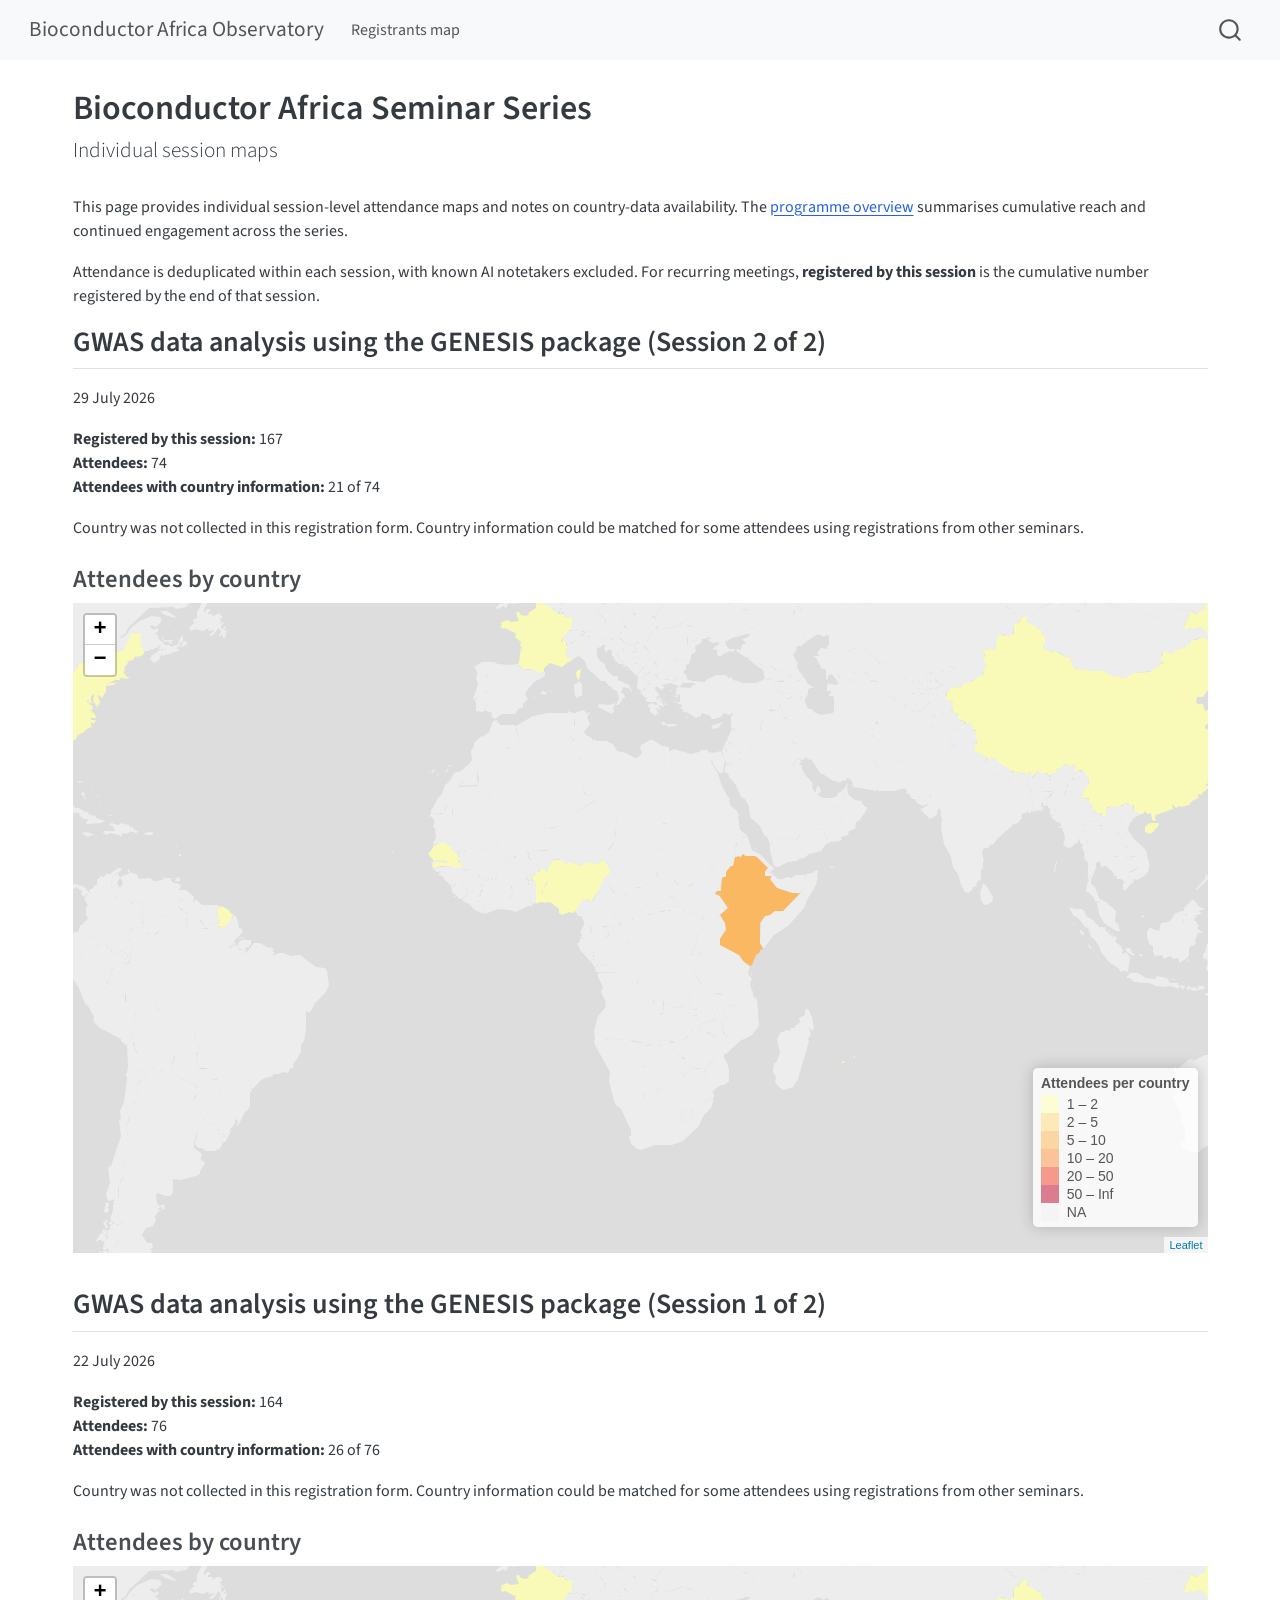
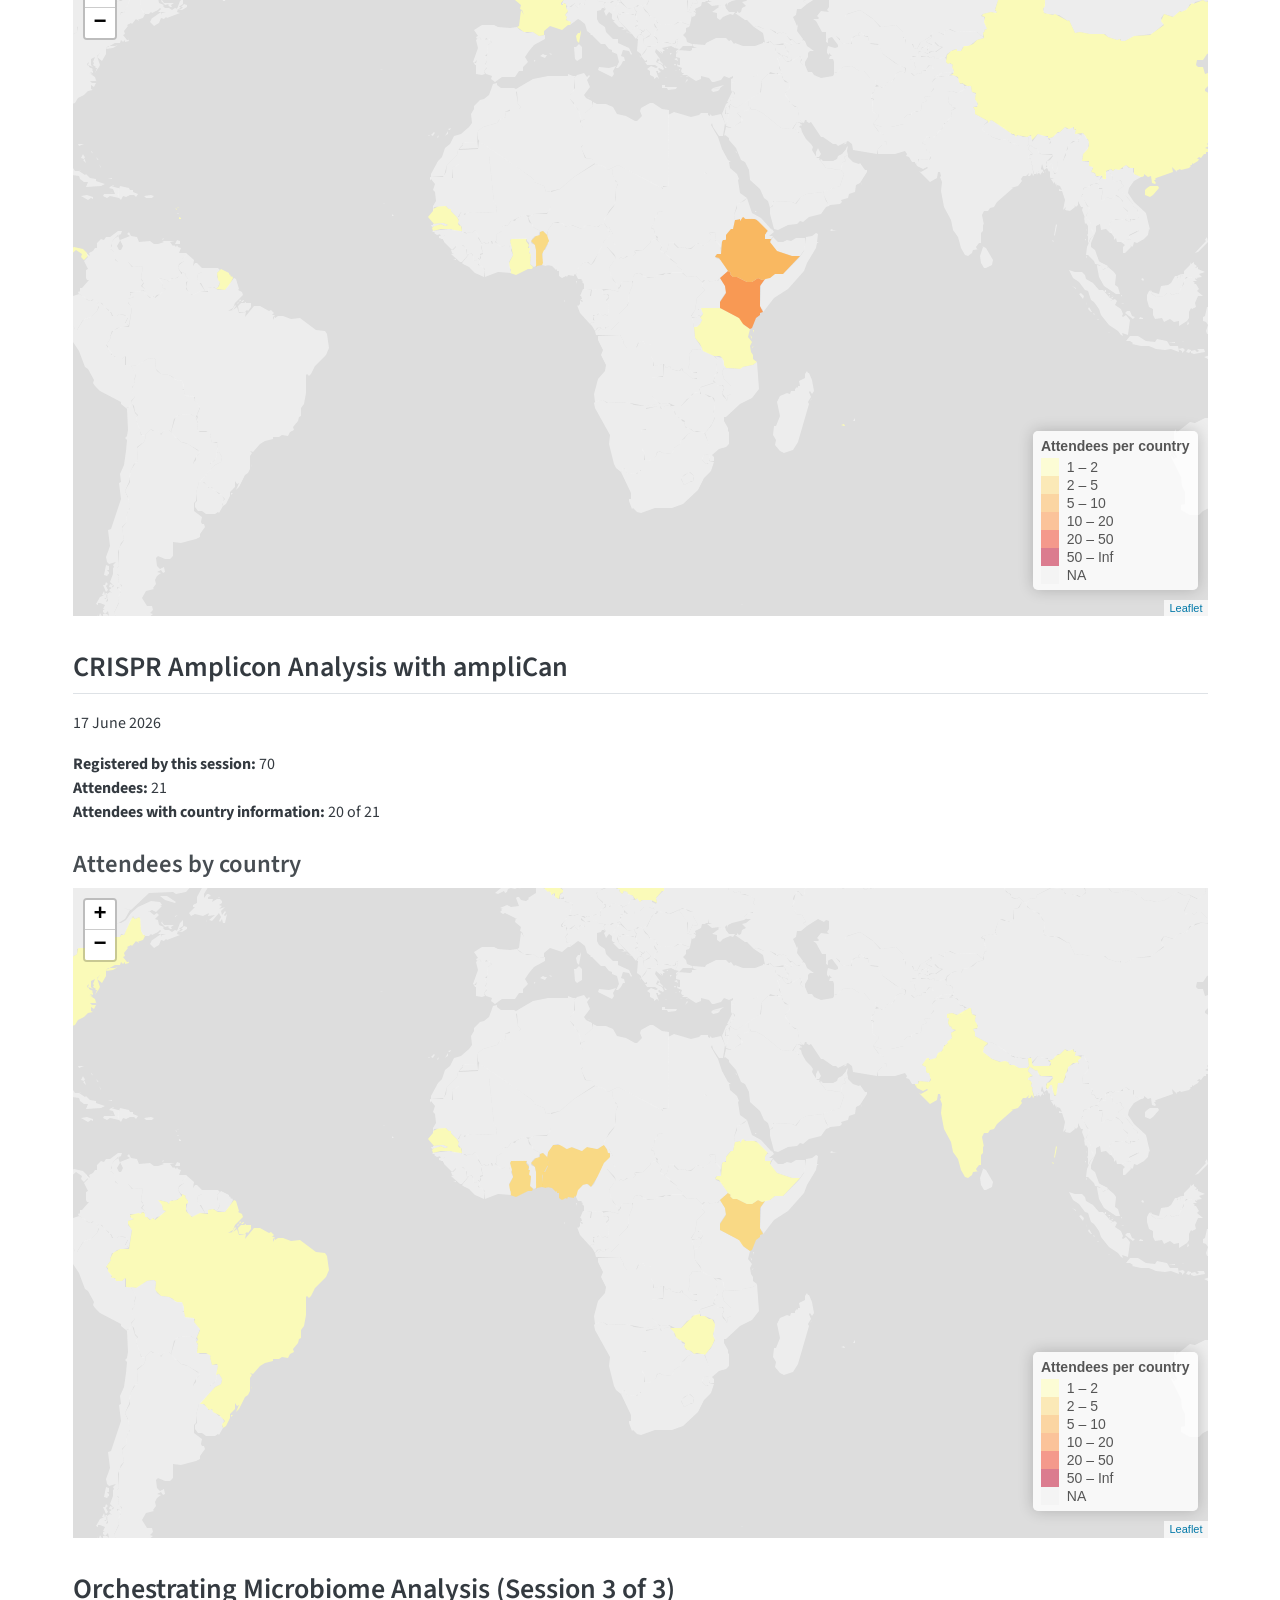
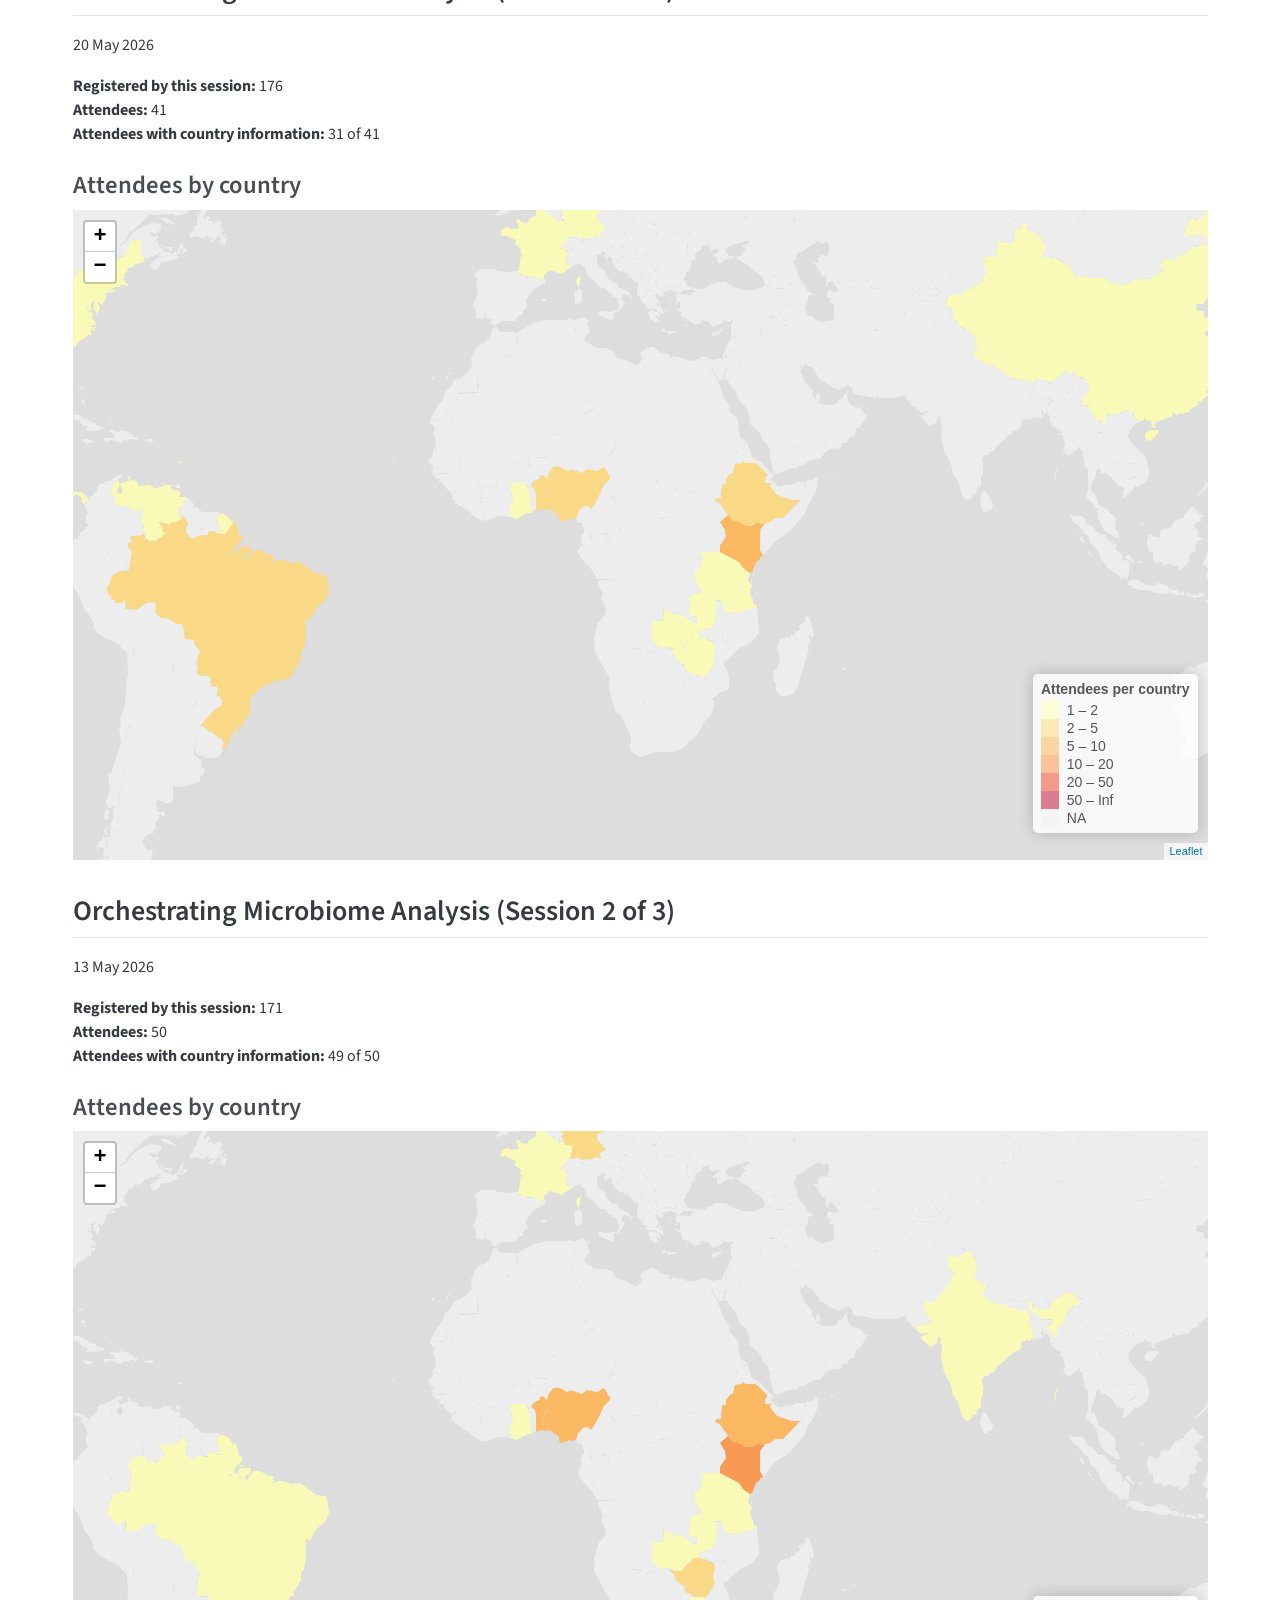
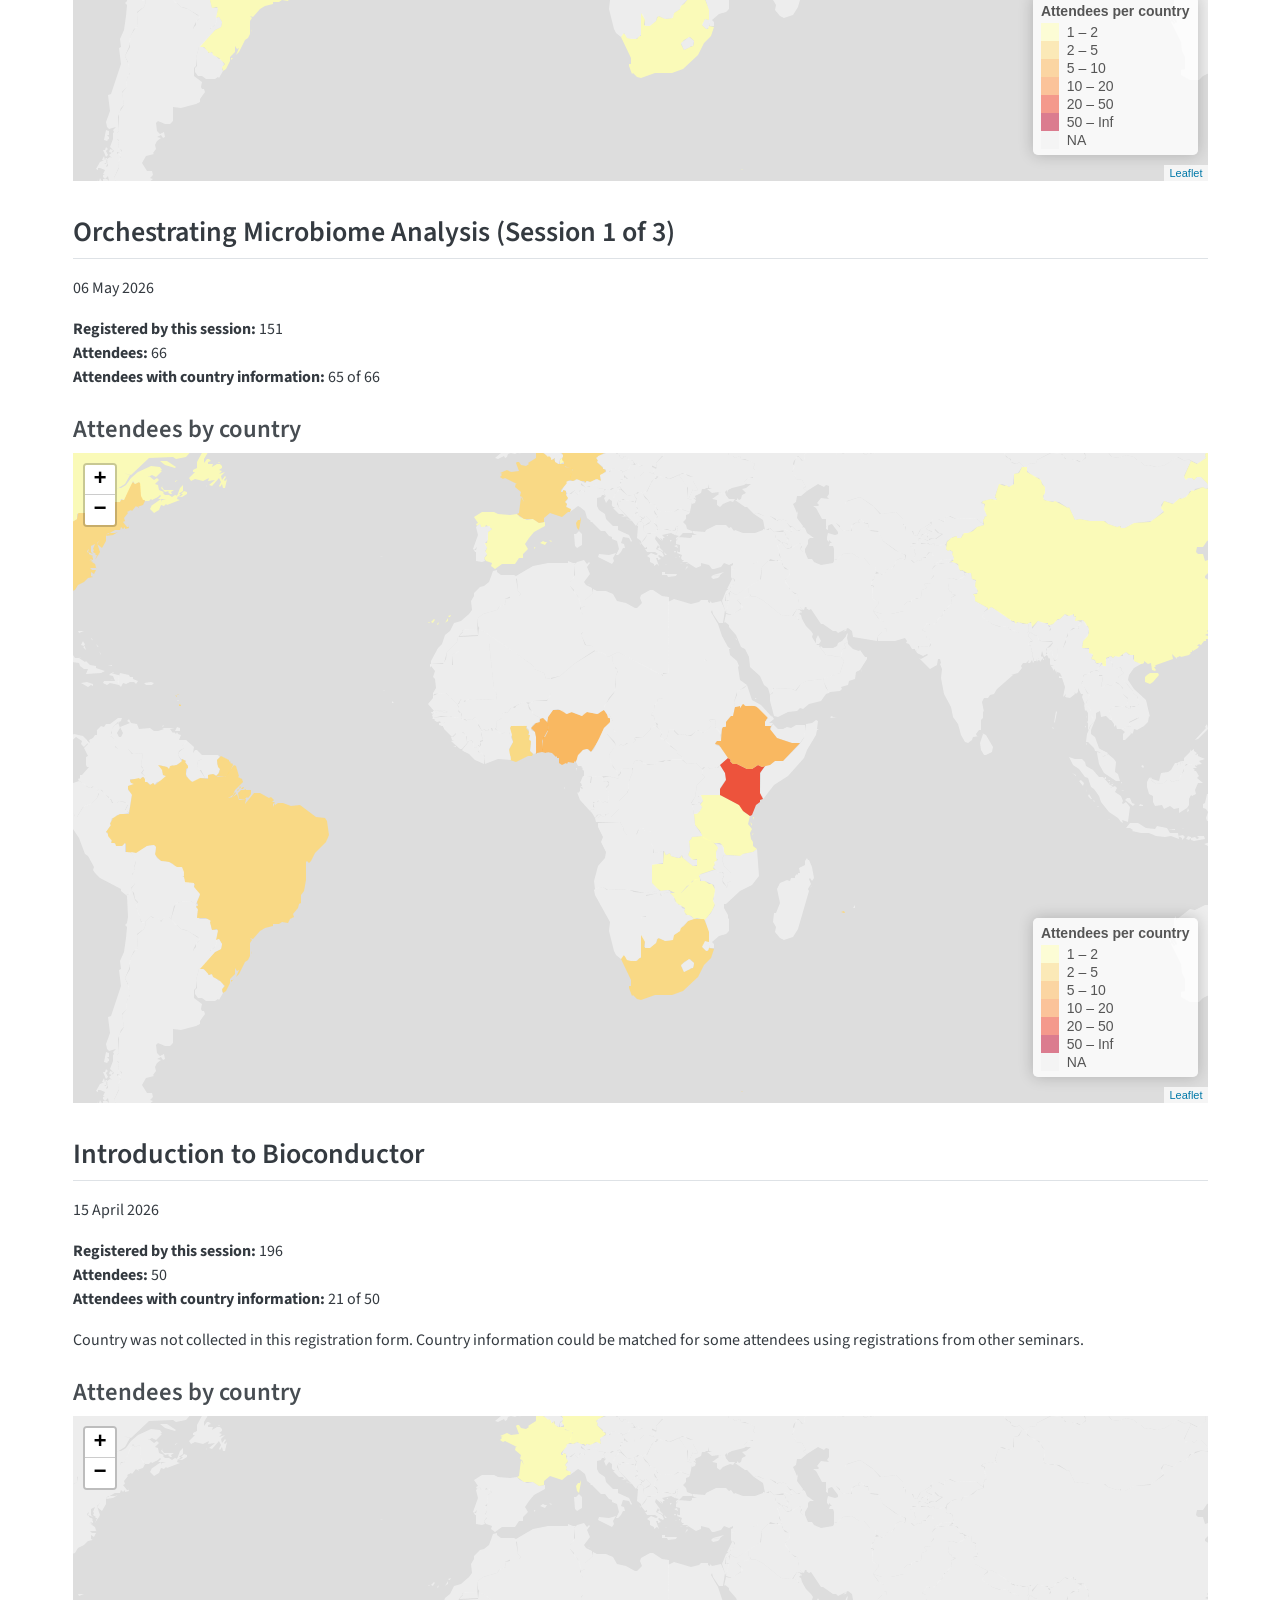
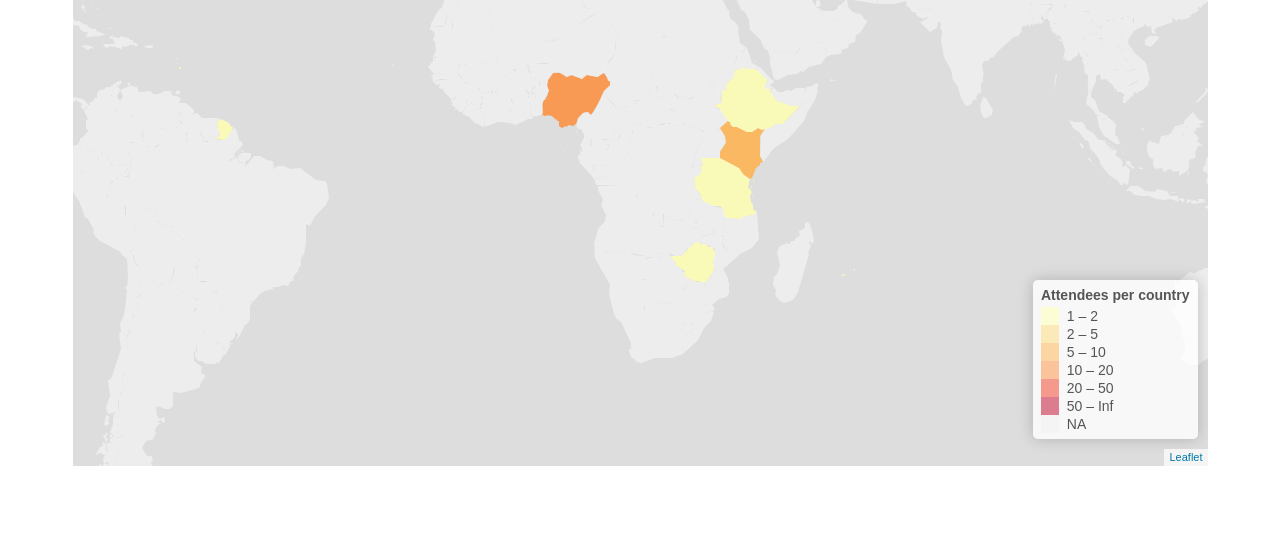
==== docs/sessions.html @ a25b653e "Add GWAS sessions and split observatory into overview and session pages" ====
<!DOCTYPE html>
<html xmlns="http://www.w3.org/1999/xhtml" lang="en" xml:lang="en"><head>

<meta charset="utf-8">
<meta name="generator" content="quarto-1.7.32">

<meta name="viewport" content="width=device-width, initial-scale=1.0, user-scalable=yes">


<title>Bioconductor Africa Seminar Series – Bioconductor Africa Observatory</title>
<style>
code{white-space: pre-wrap;}
span.smallcaps{font-variant: small-caps;}
div.columns{display: flex; gap: min(4vw, 1.5em);}
div.column{flex: auto; overflow-x: auto;}
div.hanging-indent{margin-left: 1.5em; text-indent: -1.5em;}
ul.task-list{list-style: none;}
ul.task-list li input[type="checkbox"] {
  width: 0.8em;
  margin: 0 0.8em 0.2em -1em; /* quarto-specific, see https://github.com/quarto-dev/quarto-cli/issues/4556 */ 
  vertical-align: middle;
}
</style>


<script src="site_libs/quarto-nav/quarto-nav.js"></script>
<script src="site_libs/quarto-nav/headroom.min.js"></script>
<script src="site_libs/clipboard/clipboard.min.js"></script>
<script src="site_libs/quarto-search/autocomplete.umd.js"></script>
<script src="site_libs/quarto-search/fuse.min.js"></script>
<script src="site_libs/quarto-search/quarto-search.js"></script>
<meta name="quarto:offset" content="./">
<script src="site_libs/quarto-html/quarto.js" type="module"></script>
<script src="site_libs/quarto-html/tabsets/tabsets.js" type="module"></script>
<script src="site_libs/quarto-html/popper.min.js"></script>
<script src="site_libs/quarto-html/tippy.umd.min.js"></script>
<script src="site_libs/quarto-html/anchor.min.js"></script>
<link href="site_libs/quarto-html/tippy.css" rel="stylesheet">
<link href="site_libs/quarto-html/quarto-syntax-highlighting-37eea08aefeeee20ff55810ff984fec1.css" rel="stylesheet" id="quarto-text-highlighting-styles">
<script src="site_libs/bootstrap/bootstrap.min.js"></script>
<link href="site_libs/bootstrap/bootstrap-icons.css" rel="stylesheet">
<link href="site_libs/bootstrap/bootstrap-c1fac2584b48ed01fb6e278e36375074.min.css" rel="stylesheet" append-hash="true" id="quarto-bootstrap" data-mode="light">
<script id="quarto-search-options" type="application/json">{
  "location": "navbar",
  "copy-button": false,
  "collapse-after": 3,
  "panel-placement": "end",
  "type": "overlay",
  "limit": 50,
  "keyboard-shortcut": [
    "f",
    "/",
    "s"
  ],
  "show-item-context": false,
  "language": {
    "search-no-results-text": "No results",
    "search-matching-documents-text": "matching documents",
    "search-copy-link-title": "Copy link to search",
    "search-hide-matches-text": "Hide additional matches",
    "search-more-match-text": "more match in this document",
    "search-more-matches-text": "more matches in this document",
    "search-clear-button-title": "Clear",
    "search-text-placeholder": "",
    "search-detached-cancel-button-title": "Cancel",
    "search-submit-button-title": "Submit",
    "search-label": "Search"
  }
}</script>
<link href="site_libs/htmltools-fill-0.5.9/fill.css" rel="stylesheet">
<script src="site_libs/htmlwidgets-1.6.4/htmlwidgets.js"></script>
<script src="site_libs/jquery-3.6.0/jquery-3.6.0.min.js"></script>
<link href="site_libs/leaflet-1.3.1/leaflet.css" rel="stylesheet">
<script src="site_libs/leaflet-1.3.1/leaflet.js"></script>
<link href="site_libs/leafletfix-1.0.0/leafletfix.css" rel="stylesheet">
<script src="site_libs/proj4-2.6.2/proj4.min.js"></script>
<script src="site_libs/Proj4Leaflet-1.0.1/proj4leaflet.js"></script>
<link href="site_libs/rstudio_leaflet-1.3.1/rstudio_leaflet.css" rel="stylesheet">
<script src="site_libs/leaflet-binding-2.2.3/leaflet.js"></script>
<script src="site_libs/leaflet-providers-3.0.0/leaflet-providers.js"></script>
<script src="site_libs/leaflet-providers-plugin-2.2.3/leaflet-providers-plugin.js"></script>


<link rel="stylesheet" href="styles.css">
</head>

<body class="nav-fixed quarto-light">

<div id="quarto-search-results"></div>
  <header id="quarto-header" class="headroom fixed-top">
    <nav class="navbar navbar-expand-lg " data-bs-theme="dark">
      <div class="navbar-container container-fluid">
      <div class="navbar-brand-container mx-auto">
    <a class="navbar-brand" href="./index.html">
    <span class="navbar-title">Bioconductor Africa Observatory</span>
    </a>
  </div>
            <div id="quarto-search" class="" title="Search"></div>
          <button class="navbar-toggler" type="button" data-bs-toggle="collapse" data-bs-target="#navbarCollapse" aria-controls="navbarCollapse" role="menu" aria-expanded="false" aria-label="Toggle navigation" onclick="if (window.quartoToggleHeadroom) { window.quartoToggleHeadroom(); }">
  <span class="navbar-toggler-icon"></span>
</button>
          <div class="collapse navbar-collapse" id="navbarCollapse">
            <ul class="navbar-nav navbar-nav-scroll me-auto">
  <li class="nav-item">
    <a class="nav-link" href="./index.html"> 
<span class="menu-text">Registrants map</span></a>
  </li>  
</ul>
          </div> <!-- /navcollapse -->
            <div class="quarto-navbar-tools">
</div>
      </div> <!-- /container-fluid -->
    </nav>
</header>
<!-- content -->
<div id="quarto-content" class="quarto-container page-columns page-rows-contents page-layout-full page-navbar">
<!-- sidebar -->
<!-- margin-sidebar -->
    
<!-- main -->
<main class="content column-page" id="quarto-document-content">

<header id="title-block-header" class="quarto-title-block default">
<div class="quarto-title">
<h1 class="title">Bioconductor Africa Seminar Series</h1>
<p class="subtitle lead">Individual session maps</p>
</div>



<div class="quarto-title-meta column-page">

    
  
    
  </div>
  


</header>


<p>This page provides individual session-level attendance maps and notes on country-data availability. The <a href="index.html">programme overview</a> summarises cumulative reach and continued engagement across the series.</p>
<p>Attendance is deduplicated within each session, with known AI notetakers excluded. For recurring meetings, <strong>registered by this session</strong> is the cumulative number registered by the end of that session.</p>
<section id="gwas-data-analysis-using-the-genesis-package-session-2-of-2" class="level2">
<h2 class="anchored" data-anchor-id="gwas-data-analysis-using-the-genesis-package-session-2-of-2">GWAS data analysis using the GENESIS package (Session 2 of 2)</h2>
<p>29 July 2026</p>
<p><strong>Registered by this session:</strong> 167<br>
<strong>Attendees:</strong> 74<br>
<strong>Attendees with country information:</strong> 21 of 74</p>
<p>Country was not collected in this registration form. Country information could be matched for some attendees using registrations from other seminars.</p>
<section id="attendees-by-country" class="level3">
<h3 class="anchored" data-anchor-id="attendees-by-country">Attendees by country</h3>
<div class="cell">
<div class="cell-output-display">
<div class="leaflet html-widget html-fill-item" id="htmlwidget-82b0869e2264cbb12b71" style="width:100%;height:464px;"></div>
<script type="application/json" data-for="htmlwidget-82b0869e2264cbb12b71">{"x":{"options":{"crs":{"crsClass":"L.CRS.EPSG3857","code":null,"proj4def":null,"projectedBounds":null,"options":{}}},"calls":[{"method":"addProviderTiles","args":["CartoDB.Positron",null,null,{"errorTileUrl":"","noWrap":false,"detectRetina":false}]},{"method":"addPolygons","args":[[[[{"lng":[31.28789062500002,31.197265625,31.07343750000001,30.91611328125001,30.71162109375001,30.46015625000001,30.1904296875,29.90234375,29.6630859375,29.37744140625,29.36484375000001,29.31523437500002,29.23720703125002,29.10683593750002,29.07148437500001,29.04238281250002,29.02333984375002,29.01582031250001,29.03730468750001,29.02558593750001,28.99072265625,28.91933593750002,28.74775390625001,28.53203125000002,28.181640625,28.04560546875001,28.01406250000002,27.974609375,27.90742187500001,27.84414062500002,27.69345703125001,27.66943359375,27.67695312500001,27.68808593750001,27.70429687500001,27.69697265625001,27.69482421875,27.69960937500002,27.67929687500001,27.62460937500001,27.46894531250001,27.28076171875,27.27460937500001,27.25673828125002,27.22148437500002,27.17822265625,27.091796875,26.91669921875001,26.67822265625,26.474609375,26.24101562500002,26.16806640625001,26.08193359375002,25.95068359375,25.95917968750001,25.93935546875002,25.81191406250002,25.78369140625,25.76123046875,25.55830078125001,25.4892578125,25.43671875000001,25.38437500000001,25.34023437500002,25.28242187500001,25.24228515625001,25.22402343750002,25.23906250000002,25.2587890625,25.45175781250001,25.55712890625,25.6396484375,25.74160156250002,25.86328125,25.99589843750002,26.13955078125002,26.33339843750002,26.57753906250002,26.77988281250001,27.02080078125002,27.23574218750002,27.43789062500002,27.63671875,27.75654296875001,27.93222656250001,28.16376953125001,28.39980468750002,28.76064453125002,28.76054687500002,28.83271484375001,28.85673828125002,28.85673828125002,28.87558593750001,28.9130859375,28.97304687500002,29.05058593750002,29.28789062500002,29.4873046875,29.72958984375001,29.99492187500002,30.25068359375001,30.39609375000001,30.39814453125001,30.40937500000001,30.43779296875002,30.63017578125002,30.93876953125002,31.23623046875002,31.42617187500002,31.48984375000001,31.68759765625001,31.93984375000002,32.24326171875001,32.45195312500002,32.63583984375001,32.74179687500001,32.81025390625001,32.90292968750001,32.94804687500002,32.93789062500002,32.87626953125002,32.88437500000001,32.96933593750001,32.98076171875002,32.95468750000001,32.95556640625,32.96464843750002,32.978515625,32.99638671875002,32.99306640625002,32.94248046875001,32.90166015625002,32.90029296875002,32.88457031250002,32.8544921875,32.72197265625002,32.69921875,32.69970703125,32.71650390625001,32.76621093750001,32.826171875,32.84980468750001,32.85000000000002,32.83095703125002,32.77763671875002,32.83076171875001,32.89042968750002,32.97265625,33.00673828125002,33.0048828125,32.99277343750001,32.86962890625,32.78085937500001,32.67255859375001,32.529296875,32.49238281250001,32.47763671875001,32.48281250000002,32.47617187500001,32.35361328125001,32.42978515625001,32.41240234375002,32.37109375,32.19472656250002,32.01630859375001,31.88593750000001,31.73769531250002,31.57148437500001,31.42949218750002,31.28789062500002],"lat":[-22.40205078125001,-22.34492187500001,-22.30781250000001,-22.29072265625001,-22.2978515625,-22.32900390625001,-22.29111328125001,-22.18417968750001,-22.1462890625,-22.19277343750001,-22.19394531250001,-22.15771484375,-22.07949218750001,-22.06572265625,-22.04746093750001,-22.018359375,-21.98125,-21.93994140625,-21.811328125,-21.796875,-21.78144531250001,-21.76601562500001,-21.70761718750001,-21.65126953125001,-21.58935546875,-21.573046875,-21.55419921875,-21.50673828125001,-21.35908203125001,-21.2615234375,-21.11103515625001,-21.0642578125,-20.94482421875,-20.84833984375001,-20.76640625,-20.68974609375,-20.59453125,-20.53066406250001,-20.50302734375001,-20.48359375000001,-20.47480468750001,-20.47871093750001,-20.3818359375,-20.23203125000001,-20.14580078125,-20.10097656250001,-20.05419921875,-19.99013671875001,-19.89277343750001,-19.74863281250001,-19.5693359375,-19.53828125000001,-19.369921875,-19.08173828125001,-18.98564453125,-18.93867187500001,-18.79707031250001,-18.72353515625001,-18.64921875,-18.44179687500001,-18.35126953125001,-18.23496093750001,-18.14199218750001,-18.1044921875,-18.04121093750001,-17.96904296875,-17.91523437500001,-17.84306640625,-17.79355468750001,-17.84511718750001,-17.84951171875001,-17.82412109375001,-17.858203125,-17.951953125,-17.96982421875001,-17.91171875000001,-17.92929687500001,-18.02255859375001,-18.04150390625,-17.95839843750001,-17.7283203125,-17.51191406250001,-17.26210937500001,-17.0603515625,-16.89619140625001,-16.76972656250001,-16.66279296875001,-16.53193359375001,-16.53212890625001,-16.42412109375,-16.30615234375,-16.14228515625001,-16.0361328125,-15.98779296875,-15.95009765625001,-15.901171875,-15.77646484375001,-15.69677734375,-15.64462890625001,-15.64404296875,-15.64345703125001,-15.64306640625,-15.80078125,-15.97822265625001,-15.99531250000001,-15.99921875000001,-16.01171875,-16.02363281250001,-16.15234375,-16.1796875,-16.21416015625,-16.42880859375001,-16.44873046875,-16.51572265625001,-16.58945312500001,-16.67763671875001,-16.69765625000001,-16.70419921875001,-16.71230468750001,-16.77597656250001,-16.88359375,-17.03779296875001,-17.25156250000001,-17.4375,-17.7654296875,-18.08291015625001,-18.1962890625,-18.271484375,-18.31259765625001,-18.35957031250001,-18.49267578125,-18.63291015625001,-18.68906250000001,-18.728515625,-18.763671875,-18.82841796875,-18.86845703125,-18.94091796875,-19.00185546875001,-19.02431640625001,-19.05878906250001,-19.10439453125001,-19.15244140625001,-19.24140625000001,-19.38876953125001,-19.55820312500001,-19.66806640625001,-19.79541015625,-19.873828125,-19.93017578125,-19.98486328125,-20.21718750000001,-20.36152343750001,-20.51611328125,-20.6130859375,-20.65976562500001,-20.71298828125001,-20.82890625,-20.95009765625001,-21.1365234375,-21.29707031250001,-21.31181640625,-21.33486328125001,-21.5154296875,-21.698046875,-21.83154296875,-21.9833984375,-22.15351562500001,-22.298828125,-22.40205078125001]}]],[[{"lng":[30.39609375000001,30.25068359375001,29.99492187500002,29.72958984375001,29.4873046875,29.28789062500002,29.05058593750002,28.97304687500002,28.9130859375,28.87558593750001,28.85673828125002,28.85673828125002,28.83271484375001,28.76054687500002,28.76064453125002,28.39980468750002,28.16376953125001,27.93222656250001,27.75654296875001,27.63671875,27.43789062500002,27.23574218750002,27.02080078125002,26.77988281250001,26.57753906250002,26.33339843750002,26.13955078125002,25.99589843750002,25.86328125,25.74160156250002,25.6396484375,25.55712890625,25.45175781250001,25.2587890625,25.09218750000002,25.00175781250002,24.93242187500002,24.73291015625,24.27490234375,24.22714843750001,24.03691406250002,23.79921875000002,23.59492187500001,23.38066406250002,23.181640625,22.95585937500002,22.72197265625002,22.54599609375001,22.45947265625,22.30507812500002,22.19394531250001,22.15068359375002,22.04023437500001,21.97978515625002,21.97978515625002,21.97968750000001,21.97958984375001,21.9794921875,21.97939453125002,21.97929687500002,21.97910156250001,21.97910156250001,21.97900390625,21.97890625000002,22.20957031250001,22.47099609375002,22.74433593750001,23.04150390625,23.33867187500002,23.63583984375001,23.84316406250002,23.8974609375,23.96298828125001,23.96806640625002,23.88242187500001,23.88652343750002,23.90937500000001,23.94472656250002,23.99130859375001,23.99648437500002,23.95888671875002,23.96230468750002,23.97343750000002,23.98388671875,23.97099609375002,23.98681640625,24.0146484375,24.029296875,24.04667968750002,24.04140625000002,24.02558593750001,24.01005859375002,23.98828125,23.96650390625001,24.00273437500002,24.07841796875002,24.11513671875002,24.13652343750002,24.18720703125001,24.31992187500001,24.36572265625,24.39628906250002,24.3779296875,24.33515625000001,24.3779296875,24.46660156250002,24.5185546875,24.66826171875002,24.72812500000001,24.80634765625001,24.87685546875002,25.07597656250002,25.18486328125002,25.24599609375002,25.28876953125001,25.3193359375,25.29179687500002,25.28261718750002,25.32070312500002,25.34941406250002,25.41337890625002,25.4599609375,25.51191406250001,25.61884765625001,25.85488281250002,25.92656250000002,26.02597656250001,26.09638671875001,26.33964843750002,26.4296875,26.59638671875001,26.72968750000001,26.82402343750002,26.89042968750002,26.93085937500001,26.94960937500002,26.97685546875002,27.02666015625002,27.04609375000001,27.09541015625001,27.1591796875,27.19638671875001,27.23808593750002,27.42363281250002,27.48701171875001,27.53339843750001,27.57382812500001,27.64433593750002,27.7568359375,27.857421875,28.06884765625,28.2373046875,28.35771484375002,28.41289062500002,28.45146484375002,28.47441406250002,28.51123046875,28.55087890625001,28.61542968750001,28.67294921875001,28.73007812500001,28.77314453125001,28.85878906250002,28.92167968750002,28.94228515625002,29.01425781250001,29.11162109375002,29.20185546875001,29.25371093750002,29.3818359375,29.4814453125,29.55419921875,29.59716796875,29.63027343750002,29.64765625000001,29.65175781250002,29.72265625,29.77519531250002,29.79531250000002,29.79648437500001,29.79628906250002,29.79609375000001,29.79580078125002,29.79560546875001,29.79550781250001,29.79531250000002,29.79511718750001,29.74960937500001,29.69199218750001,29.55976562500001,29.50820312500002,29.49199218750002,29.50224609375002,29.5048828125,29.48554687500001,29.42753906250002,29.34375,29.19121093750002,29.06435546875002,28.97343750000002,28.85000000000002,28.76943359375002,28.57460937500002,28.54160156250001,28.48251953125001,28.43183593750001,28.40703125000002,28.38339843750001,28.35722656250002,28.40419921875002,28.47031250000001,28.51796875000002,28.54423828125002,28.63886718750001,28.6455078125,28.607421875,28.6171875,28.62353515625,28.62890625,28.63007812500001,28.60419921875001,28.54052734375,28.40019531250002,28.40068359375002,28.48427734375002,28.61650390625002,28.68125000000001,28.7587890625,28.79355468750001,28.86953125000002,28.91777343750002,28.93447265625002,28.89814453125001,28.97226562500001,29.21562500000002,29.48378906250002,29.76621093750001,30.05136718750001,30.32753906250002,30.57792968750002,30.75117187500001,30.77675781250002,30.83066406250001,30.89199218750002,30.96835937500001,31.03339843750001,31.07636718750001,31.3505859375,31.44921875,31.53486328125001,31.55625000000001,31.61279296875,31.67363281250002,31.70000000000002,31.74472656250001,31.81806640625001,31.88613281250002,31.91865234375001,31.921875,31.94257812500001,32.03535156250001,32.12978515625002,32.22089843750001,32.3193359375,32.43320312500001,32.48710937500002,32.6083984375,32.75664062500002,32.86328125,32.919921875,32.92333984375,32.95107421875002,32.97988281250002,32.98212890625001,32.99599609375002,33.03779296875001,33.07246093750001,33.1044921875,33.14804687500001,33.19570312500002,33.21269531250002,33.25,33.31044921875002,33.35097656250002,33.33710937500001,33.3115234375,33.3935546875,33.50009765625001,33.52890625000001,33.53759765625,33.5537109375,33.62617187500001,33.66152343750002,33.65908203125002,33.46474609375002,33.40312500000002,33.34492187500001,33.29277343750002,33.26132812500001,33.27275390625002,33.29326171875002,33.33867187500002,33.37978515625002,33.34550781250002,33.26835937500002,33.23271484375002,33.22636718750002,33.25,33.28828125000001,33.30390625000001,33.30507812500002,33.30097656250001,33.25234375000002,33.34013671875002,33.37001953125002,33.49140625000001,33.51230468750001,33.48320312500002,33.4306640625,33.39794921875,33.24345703125002,33.02158203125001,32.97519531250001,32.94560546875002,32.97050781250002,33,32.99042968750001,32.97109375000002,32.97763671875001,32.96757812500002,32.93857421875001,32.89970703125002,32.85185546875002,32.81406250000001,32.75839843750001,32.67041015625,32.67207031250001,32.77177734375002,32.79746093750001,32.80673828125001,32.78535156250001,32.76513671875,32.81103515625,32.8671875,32.92031250000002,32.96757812500002,32.98125000000002,32.99208984375002,33.00927734375,33.04238281250002,33.10361328125001,33.14804687500001,33.20175781250001,32.98710937500002,32.87451171875,32.55322265625,32.27285156250002,32.19990234375001,32.05449218750002,31.98212890625001,31.72890625000002,31.623046875,31.53789062500002,31.32851562500002,31.130859375,30.91513671875001,30.67333984375,30.53769531250001,30.44609375000002,30.23183593750002,30.22177734375001,30.22500000000002,30.25214843750001,30.3056640625,30.3505859375,30.3798828125,30.39609375000001],"lat":[-15.64306640625,-15.64345703125001,-15.64404296875,-15.64462890625001,-15.69677734375,-15.77646484375001,-15.901171875,-15.95009765625001,-15.98779296875,-16.0361328125,-16.14228515625001,-16.30615234375,-16.42412109375,-16.53212890625001,-16.53193359375001,-16.66279296875001,-16.76972656250001,-16.89619140625001,-17.0603515625,-17.26210937500001,-17.51191406250001,-17.7283203125,-17.95839843750001,-18.04150390625,-18.02255859375001,-17.92929687500001,-17.91171875000001,-17.96982421875001,-17.951953125,-17.858203125,-17.82412109375001,-17.84951171875001,-17.84511718750001,-17.79355468750001,-17.63437500000001,-17.56855468750001,-17.54345703125,-17.51777343750001,-17.48105468750001,-17.48955078125,-17.52089843750001,-17.56015625000001,-17.5994140625,-17.640625,-17.4744140625,-17.28574218750001,-17.07529296875001,-16.91025390625001,-16.81513671875001,-16.68955078125001,-16.62812500000001,-16.59716796875,-16.26279296875001,-15.95556640625,-15.72412109375,-15.40322265625001,-15.08232421875,-14.76142578125001,-14.44052734375001,-14.11962890625,-13.79873046875001,-13.47773437500001,-13.15683593750001,-13.0009765625,-13.0009765625,-13.0009765625,-13.0009765625,-13.0009765625,-13.0009765625,-13.0009765625,-13.0009765625,-12.99824218750001,-12.98847656250001,-12.95693359375001,-12.79902343750001,-12.74326171875001,-12.63613281250001,-12.54375,-12.42216796875,-12.35068359375001,-12.11777343750001,-11.98789062500001,-11.85292968750001,-11.72500000000001,-11.63583984375001,-11.58720703125,-11.51767578125001,-11.43916015625001,-11.40537109375001,-11.37412109375001,-11.31562500000001,-11.18476562500001,-11.00283203125001,-10.87177734375001,-10.87910156250001,-10.89150390625001,-10.95566406250001,-11.02597656250001,-11.02998046875001,-11.07177734375,-11.1298828125,-11.25517578125,-11.3193359375,-11.37128906250001,-11.41708984375001,-11.44765625000001,-11.4384765625,-11.35292968750001,-11.33779296875001,-11.32119140625001,-11.29912109375,-11.26005859375,-11.24296875,-11.21240234375,-11.21240234375,-11.23691406250001,-11.32548828125,-11.40498046875001,-11.553515625,-11.623046875,-11.67353515625001,-11.69980468750001,-11.75341796875,-11.744140625,-11.8201171875,-11.8552734375,-11.89013671875,-11.90322265625001,-11.92988281250001,-11.94785156250001,-11.97207031250001,-11.97597656250001,-11.96523437500001,-11.94355468750001,-11.91933593750001,-11.89882812500001,-11.82460937500001,-11.66376953125001,-11.61591796875001,-11.59375,-11.57919921875001,-11.60507812500001,-11.78349609375,-11.94453125000001,-12.07968750000001,-12.1953125,-12.22705078125,-12.26679687500001,-12.28085937500001,-12.28486328125001,-12.3681640625,-12.4345703125,-12.48203125000001,-12.51806640625,-12.57744140625,-12.62333984375,-12.7421875,-12.83613281250001,-12.85410156250001,-12.861328125,-12.92548828125001,-12.98193359375,-13.11943359375,-13.2146484375,-13.30712890625,-13.36884765625001,-13.39511718750001,-13.39833984375001,-13.37080078125001,-13.32285156250001,-13.26796875000001,-13.24892578125001,-13.260546875,-13.29853515625001,-13.37294921875001,-13.41435546875,-13.45380859375001,-13.43808593750001,-13.39277343750001,-13.36972656250001,-13.16748046875,-12.99208984375001,-12.82705078125001,-12.62587890625001,-12.45058593750001,-12.30615234375,-12.15546875000001,-12.1640625,-12.19833984375001,-12.20244140625,-12.22822265625001,-12.26689453125,-12.31757812500001,-12.38613281250001,-12.41845703125,-12.43125000000001,-12.40478515625,-12.37021484375001,-12.34882812500001,-12.2578125,-12.12050781250001,-12.05126953125,-11.90810546875001,-11.87919921875,-11.81210937500001,-11.69833984375001,-11.6228515625,-11.56669921875,-11.48300781250001,-11.35439453125001,-11.10957031250001,-10.93320312500001,-10.80234375000001,-10.66923828125,-10.55019531250001,-10.39736328125001,-10.31298828125,-10.09882812500001,-9.918750000000003,-9.831250000000011,-9.678808593750006,-9.510058593750003,-9.275000000000006,-9.224804687500011,-9.16943359375,-9.072265625,-9.0146484375,-8.9326171875,-8.891015625000009,-8.785839843750011,-8.700585937500009,-8.590234375000009,-8.485449218750006,-8.464941406250006,-8.427832031250006,-8.386914062500011,-8.34375,-8.30029296875,-8.258203125000009,-8.220019531250003,-8.193652343750003,-8.265820312500011,-8.385546875000003,-8.473730468750006,-8.550976562500011,-8.59765625,-8.611914062500006,-8.607031250000006,-8.653906250000006,-8.713281250000009,-8.805468750000003,-8.86328125,-8.908789062500006,-8.914355468750003,-8.903222656250009,-8.902246093750009,-8.921972656250006,-8.942187500000003,-9.019433593750009,-9.054003906250003,-9.0673828125,-9.073339843750006,-9.125585937500006,-9.134863281250006,-9.156347656250006,-9.212695312500003,-9.2705078125,-9.322265625,-9.380859375,-9.407421875000011,-9.433984375000009,-9.484179687500003,-9.520312500000003,-9.573632812500009,-9.622851562500003,-9.635058593750003,-9.63818359375,-9.602636718750006,-9.603515625,-9.626171875000011,-9.683007812500009,-9.759570312500003,-9.811816406250003,-9.862207031250009,-9.954003906250009,-10.03798828125001,-10.1208984375,-10.19970703125,-10.23466796875,-10.3515625,-10.39130859375001,-10.48857421875,-10.55312500000001,-10.59052734375001,-10.78310546875001,-10.8017578125,-10.81269531250001,-10.85234375,-10.893359375,-10.9150390625,-10.98115234375001,-11.08515625000001,-11.15791015625001,-11.24912109375001,-11.40390625000001,-11.41767578125001,-11.53486328125001,-11.57763671875,-11.6111328125,-11.69082031250001,-11.80000000000001,-11.88818359375,-12.11259765625,-12.30830078125001,-12.32968750000001,-12.3310546875,-12.34775390625001,-12.40341796875001,-12.46044921875,-12.48984375000001,-12.55654296875001,-12.63046875000001,-12.70136718750001,-12.80439453125001,-12.86474609375,-12.89960937500001,-12.98945312500001,-13.08427734375,-13.15888671875001,-13.22500000000001,-13.25742187500001,-13.35703125000001,-13.45703125,-13.502734375,-13.55029296875,-13.59042968750001,-13.6103515625,-13.65654296875,-13.6884765625,-13.71025390625,-13.7314453125,-13.76103515625,-13.79160156250001,-13.8173828125,-13.88388671875001,-13.97685546875,-14.00937500000001,-14.02216796875001,-14.02373046875,-14.01005859375,-13.95917968750001,-13.94091796875,-14.01337890625001,-14.0849609375,-14.12246093750001,-14.22958984375001,-14.323046875,-14.3408203125,-14.3865234375,-14.41445312500001,-14.49609375,-14.53671875000001,-14.5771484375,-14.6376953125,-14.69462890625,-14.75332031250001,-14.819140625,-14.86650390625,-14.90751953125,-14.99033203125001,-15.010546875,-15.06689453125,-15.18320312500001,-15.2888671875,-15.34970703125001,-15.505859375,-15.64306640625]}]],[[{"lng":[53.08564453125001,52.58144531250002,52.44843750000001,52.32773437500001,52.2373046875,52.17402343750001,52.22207031250002,52.21748046875001,52.08730468750002,51.9658203125,51.83076171875001,51.74863281250001,51.68154296875002,51.60371093750001,51.32246093750001,51.01513671875,50.52705078125001,50.33857421875001,50.16689453125002,49.90634765625001,49.54863281250002,49.34990234375002,49.10292968750002,49.04804687500001,49.00468750000002,48.9287109375,48.77998046875001,48.66835937500002,48.59375,48.44902343750002,48.27783203125,47.98994140625001,47.916015625,47.85507812500001,47.63339843750001,47.40771484375,47.24257812500002,46.97568359375001,46.78886718750002,46.66347656250002,46.501953125,46.203125,45.91972656250002,45.65732421875001,45.53398437500002,45.3935546875,45.16386718750002,45.10976562500002,45.03867187500001,44.88984375000001,44.75527343750002,44.61777343750001,44.35849609375001,44.26035156250001,44.11152343750001,44.005859375,43.92978515625001,43.83535156250002,43.63437500000001,43.48759765625002,43.47529296875001,43.23193359375,43.28261718750002,43.28242187500001,43.23408203125001,43.08906250000001,43.09335937500001,43.04482421875002,43.00625000000002,43.01875000000001,43.02109375000001,42.94697265625001,42.92216796875002,42.91298828125002,42.93730468750002,42.93642578125002,42.89707031250001,42.85566406250001,42.65781250000001,42.69785156250001,42.73642578125001,42.78847656250002,42.79902343750001,42.79990234375001,42.71718750000002,42.83964843750002,42.79931640625,42.986328125,43.03359375000002,43.06074218750001,43.10478515625002,43.1650390625,43.18632812500002,43.18447265625002,43.14560546875001,43.11650390625002,43.12617187500001,43.13593750000001,43.15595703125001,43.22138671875001,43.23691406250001,43.18632812500002,43.19091796875,43.30214843750002,43.34609375000002,43.41796875,43.47421875000001,43.53925781250001,43.59726562500001,43.65341796875001,43.71298828125001,43.80429687500001,43.86640625000001,43.9169921875,43.95966796875001,44.00820312500002,44.0859375,44.15595703125001,44.35468750000001,44.54648437500001,44.74677734375001,44.94648437500001,45.14804687500001,45.19277343750002,45.23662109375002,45.40654296875002,45.53535156250001,45.79443359375,46.07080078125,46.31035156250002,46.51347656250002,46.68203125000002,46.72763671875001,46.77851562500001,46.87998046875001,46.97568359375001,47.1435546875,47.25126953125002,47.36962890625,47.44179687500002,47.525390625,47.57958984375,47.70371093750001,47.80781250000001,47.94550781250001,48.02167968750001,48.17216796875002,48.31582031250002,48.59296875000001,48.86484375000001,49.0419921875,49.1923828125,49.44511718750002,49.74208984375002,50.03896484375002,50.35527343750002,50.70820312500001,50.95000000000002,51.25839843750001,51.51494140625002,51.74296875000002,51.97763671875001,52.02187500000002,52.06621093750002,52.11044921875001,52.15468750000002,52.19902343750002,52.24326171875001,52.28750000000002,52.33173828125001,52.37607421875001,52.42031250000002,52.46455078125001,52.50888671875001,52.55312500000002,52.59736328125001,52.64169921875001,52.68593750000002,52.72919921875001,52.80058593750002,52.84296875000001,52.90371093750002,52.96435546875,53.02500000000001,53.08564453125001],"lat":[16.648388671875,16.47036132812499,16.39125976562499,16.29355468749999,16.17138671875,15.9568359375,15.76059570312499,15.655517578125,15.5859375,15.535693359375,15.45927734375,15.44013671875,15.3791015625,15.33681640624999,15.22626953125,15.14077148437499,15.03818359374999,14.927197265625,14.851025390625,14.828125,14.722412109375,14.63779296874999,14.500048828125,14.45644531249999,14.355029296875,14.26748046874999,14.12387695312499,14.05014648437499,14.04624023437499,14.005908203125,13.99765624999999,14.048095703125,14.01284179687499,13.95693359374999,13.858447265625,13.66162109375,13.609375,13.54746093749999,13.465576171875,13.43271484374999,13.415576171875,13.423828125,13.394287109375,13.33872070312499,13.23349609374999,13.06704101562499,12.998291015625,12.93857421874999,12.815869140625,12.7841796875,12.76376953124999,12.81723632812499,12.669140625,12.64462890624999,12.638671875,12.607666015625,12.61650390624999,12.67441406249999,12.74448242187499,12.69882812499999,12.83901367187499,13.26708984375,13.63984375,13.69252929687499,13.858935546875,14.010986328125,14.203662109375,14.341552734375,14.48310546875,14.52080078125,14.5548828125,14.77314453125,14.8173828125,14.8630859375,14.89804687499999,14.93857421874999,15.00556640625,15.13295898437499,15.23281249999999,15.32631835937499,15.29355468749999,15.26572265624999,15.32626953124999,15.371630859375,15.65463867187499,16.03203125,16.37177734375,16.50908203125,16.55039062499999,16.58662109375,16.66416015624999,16.689404296875,16.77099609375,16.81181640625,16.84677734374999,16.94199218749999,17.062451171875,17.11298828125,17.205029296875,17.2392578125,17.26645507812499,17.32470703125,17.359375,17.456787109375,17.48603515625,17.51625976562499,17.51591796875,17.49873046875,17.471435546875,17.421875,17.36552734375,17.34414062499999,17.349609375,17.32470703125,17.338330078125,17.36748046875,17.36552734375,17.39853515624999,17.41435546875,17.404345703125,17.431689453125,17.42958984374999,17.42744140625,17.423388671875,17.406201171875,17.319775390625,17.30205078125,17.27841796874999,17.253173828125,17.23129882812499,17.25166015625,17.2685546875,17.265576171875,17.212109375,17.07900390624999,16.95346679687499,16.94667968749999,16.9939453125,17.06040039062499,17.111865234375,17.31611328125,17.44833984374999,17.59682617187499,17.72109374999999,17.88583984374999,17.97695312499999,18.15693359375,18.22705078125,18.36240234374999,18.49521484374999,18.581787109375,18.621337890625,18.655322265625,18.6953125,18.73525390624999,18.777783203125,18.82529296874999,18.857861328125,18.899365234375,18.93388671875,18.96455078125,18.996142578125,18.8962890625,18.79638671875,18.696484375,18.59658203124999,18.49667968749999,18.39682617187499,18.296923828125,18.1970703125,18.09716796875,17.997314453125,17.897412109375,17.79750976562499,17.69760742187499,17.59775390624999,17.4978515625,17.39794921875,17.30039062499999,17.26791992187499,17.17568359374999,17.04384765624999,16.912060546875,16.780224609375,16.648388671875]}],[{"lng":[42.59023437500002,42.55869140625001,42.54902343750001,42.56972656250002,42.60234375000002,42.62451171875,42.61044921875001,42.59023437500002],"lat":[15.30341796875,15.281201171875,15.320068359375,15.40732421874999,15.43251953124999,15.36796875,15.332275390625,15.30341796875]}],[{"lng":[42.755859375,42.68974609375002,42.73496093750001,42.78125,42.79414062500001,42.755859375],"lat":[13.704296875,13.6736328125,13.752978515625,13.769287109375,13.76611328125,13.704296875]}],[{"lng":[42.78740234375002,42.77421875000002,42.75605468750001,42.69404296875001,42.76210937500002,42.79833984375,42.78740234375002],"lat":[13.971484375,13.950244140625,13.9548828125,14.00791015624999,14.06748046874999,14.012255859375,13.971484375]}],[{"lng":[53.76318359375,53.82480468750001,53.91855468750001,54.18740234375002,54.51113281250002,54.45000000000002,54.41376953125001,54.27128906250002,54.12949218750001,53.71884765625001,53.59833984375001,53.49941406250002,53.31582031250002,53.38847656250002,53.40390625000001,53.43095703125002,53.53496093750002,53.63847656250002,53.76318359375],"lat":[12.63681640624999,12.62480468749999,12.659423828125,12.664013671875,12.55278320312499,12.5234375,12.48330078124999,12.44663085937499,12.36064453124999,12.31899414062499,12.34228515625,12.42534179687499,12.533154296875,12.60185546874999,12.63334960937499,12.66357421875,12.715771484375,12.70737304687499,12.63681640624999]}]],[[{"lng":[104.06396484375,104.0830078125,104.07578125,104.03681640625,104.04833984375,104.01845703125,103.9521484375,103.86796875,103.84951171875,103.8984375,103.98583984375,104.027734375,104.06396484375],"lat":[10.3908203125,10.34111328124999,10.224853515625,10.11074218749999,10.06103515625,10.02919921874999,10.242919921875,10.335400390625,10.37109375,10.36850585937499,10.426953125,10.42836914062499,10.3908203125]}],[{"lng":[107.97265625,107.92578125,107.80908203125,107.7072265625,107.63671875,107.526953125,107.4099609375,107.376171875,107.37333984375,107.354296875,107.16474609375,107.11171875,107.0751953125,107.01923828125,106.9814453125,106.93642578125,106.88623046875,106.82060546875,106.76025390625,106.7251953125,106.6833984375,106.67548828125,106.7373046875,106.75341796875,106.55078125,106.5728515625,106.51796875,106.3955078125,106.16572265625,106.06220703125,105.98408203125,105.81396484375,105.812109375,105.7853515625,105.79111328125,105.71640625,105.6390625,105.62177734375,105.73203125,105.74423828125,105.808203125,105.8392578125,105.88828125,106.065625,106.14453125,106.23955078125,106.4119140625,106.4990234375,106.459375,106.47890625,106.355859375,106.3705078125,106.516796875,106.7357421875,106.926171875,107.119921875,107.18037109375,107.355078125,107.54931640625,107.5408203125,107.59345703125,107.72412109375,107.803125,107.8337890625,107.88203125,107.936328125,107.99072265625,108.02939453125,108.08798828125,108.1697265625,108.208984375,108.2408203125,108.2673828125,108.2740234375,108.28603515625,108.3953125,108.4474609375,108.57783203125,108.67421875,108.7427734375,108.8212890625,108.8982421875,108.93994140625,109.0224609375,109.08486328125,109.08701171875,109.1373046875,109.19140625,109.20732421875,109.22392578125,109.24462890625,109.3033203125,109.2880859375,109.2470703125,109.25205078125,109.2880859375,109.271875,109.3095703125,109.3767578125,109.42392578125,109.42001953125,109.444921875,109.3814453125,109.335546875,109.2740234375,109.2189453125,109.3046875,109.2068359375,109.21572265625,109.25625,109.2591796875,109.247265625,109.22021484375,109.21455078125,109.19912109375,109.19990234375,109.16728515625,109.15751953125,109.19267578125,109.1986328125,109.1732421875,109.13251953125,109.0396484375,109.01845703125,108.98671875,108.82080078125,108.70029296875,108.55126953125,108.4185546875,108.2716796875,108.176171875,108.094921875,108.0013671875,107.8451171875,107.564453125,107.4703125,107.38447265625,107.2615234375,107.23505859375,107.194140625,107.08779296875,107.0357421875,107.020703125,107.006640625,106.98369140625,106.96611328125,106.9474609375,106.90205078125,106.8126953125,106.72734375,106.605859375,106.64306640625,106.6984375,106.7412109375,106.7775390625,106.77626953125,106.757421875,106.6435546875,106.49169921875,106.4640625,106.60244140625,106.72900390625,106.78525390625,106.78525390625,106.71416015625,106.6591796875,106.65810546875,106.6568359375,106.59560546875,106.55732421875,106.44912109375,106.13642578125,106.18359375,106.507421875,106.56435546875,106.5724609375,106.53916015625,106.48408203125,106.37802734375,106.20400390625,105.92568359375,105.83095703125,106.1125,106.15859375,106.20615234375,106.192578125,106.168359375,105.5009765625,105.4013671875,105.322265625,105.1912109375,105.11435546875,104.89189453125,104.77041015625,104.8962890625,104.8185546875,104.8146484375,104.84521484375,104.90322265625,104.987109375,105.092578125,105.094921875,105.08447265625,105.02783203125,104.9658203125,104.8732421875,104.801953125,104.74765625,104.6634765625,104.6126953125,104.59404296875,104.51611328125,104.4263671875,104.4669921875,104.5140625,104.5642578125,104.6896484375,104.8154296875,104.8505859375,104.90126953125,104.98388671875,105.04638671875,105.0611328125,105.0361328125,105.022265625,105.045703125,105.15947265625,105.28427734375,105.3146484375,105.3865234375,105.40576171875,105.452734375,105.5765625,105.69775390625,105.755078125,105.8107421875,105.8533203125,105.8751953125,105.93818359375,105.99013671875,106.098828125,106.16396484375,106.13154296875,106.16796875,106.1609375,106.09951171875,105.8916015625,105.8560546875,105.8609375,105.85400390625,105.8353515625,105.8384765625,105.85146484375,105.88984375,105.9265625,105.95625,106.0060546875,106.1029296875,106.23916015625,106.33984375,106.39921875,106.4125,106.4107421875,106.4177734375,106.4138671875,106.499609375,106.63095703125,106.70009765625,106.7646484375,106.9306640625,107.05068359375,107.158984375,107.212109375,107.2796875,107.330078125,107.393359375,107.44599609375,107.5064453125,107.5380859375,107.55546875,107.5435546875,107.5115234375,107.48154296875,107.475390625,107.5455078125,107.60546875,107.5939453125,107.52861328125,107.4623046875,107.389453125,107.362109375,107.342578125,107.3314453125,107.3603515625,107.364453125,107.4484375,107.4931640625,107.53525390625,107.51943359375,107.51376953125,107.52451171875,107.5046875,107.48037109375,107.4962890625,107.5552734375,107.5896484375,107.63369140625,107.653125,107.6216796875,107.5642578125,107.4595703125,107.33876953125,107.27939453125,107.2326171875,107.18955078125,107.16591796875,107.1888671875,107.36064453125,107.3919921875,107.41015625,107.39638671875,107.35009765625,107.296484375,107.2173828125,107.0697265625,107.001953125,106.9306640625,106.8927734375,106.85107421875,106.832421875,106.7916015625,106.73955078125,106.69609375,106.6564453125,106.6375,106.59365234375,106.54619140625,106.53369140625,106.5259765625,106.50224609375,106.46533203125,106.4259765625,106.3333984375,106.26953125,106.00625,105.97353515625,105.902734375,105.7794921875,105.69140625,105.62724609375,105.59765625,105.5884765625,105.5185546875,105.458203125,105.4,105.33349609375,105.2732421875,105.16328125,105.11455078125,105.08583984375,105.08701171875,105.1134765625,105.14541015625,105.146484375,105.11513671875,104.9931640625,104.71650390625,104.61328125,104.51796875,104.44580078125,104.10859375,104.00634765625,103.918359375,103.8916015624999,103.89638671875,103.93203125,104.0275390625,104.062890625,104.0515625,104.0134765625,104.03203125,104.06279296875,104.1271484375,104.25986328125,104.5462890625,104.587890625,104.7431640625,104.8017578125,104.81513671875,104.84580078125,104.9279296875,104.9291992187499,104.888671875,104.8478515625,104.8126953125,104.69873046875,104.676953125,104.6619140625,104.6564453125,104.61884765625,104.49619140625,104.3921875,104.3677734375,104.4078125,104.47861328125,104.53271484375,104.5751953124999,104.583203125,104.53037109375,104.46142578125,104.349609375,104.1953125,104.1013671875,104.05205078125,103.88203125,103.79052734375,103.714453125,103.63505859375,103.5546875,103.46357421875,103.2107421875,103.1044921875,102.8837890625,102.851171875,102.872265625,102.8875,102.9095703125,102.9486328125,102.9591796875,102.949609375,102.91767578125,102.876171875,102.84521484375,102.81591796875,102.7982421875,102.77109375,102.73857421875,102.6953124999999,102.66201171875,102.6408203125,102.63125,102.60966796875,102.58251953125,102.4875,102.44267578125,102.3013671875,102.1830078125,102.12744140625,102.1759765625,102.23701171875,102.30224609375,102.37578125,102.4064453125,102.4279296875,102.4708984375,102.5171875,102.59853515625,102.72099609375,102.830078125,102.87421875,102.93515625,102.98193359375,103.00537109375,103.07587890625,103.136328125,103.13759765625,103.193359375,103.26630859375,103.3005859375,103.32666015625,103.3560546875,103.47099609375,103.49296875,103.525390625,103.570703125,103.62021484375,103.6373046875,103.9150390625,103.94150390625,103.97138671875,103.9908203125,104.0126953125,104.05390625,104.14306640625,104.2125,104.23828125,104.29833984375,104.37177734375,104.52685546875,104.5775390625,104.63173828125,104.6873046875,104.7400390625,104.795703125,104.81474609375,104.8265625,104.86474609375,104.91015625,104.995703125,105.1890625,105.23876953125,105.275390625,105.35048828125,105.44013671875,105.49453125,105.530859375,105.54814453125,105.6912109375,105.78232421875,105.84296875,105.90263671875,105.9623046875,106.0009765625,106.06845703125,106.1484375,106.183984375,106.2494140625,106.27900390625,106.3380859375,106.45087890625,106.541796875,106.6240234375,106.7802734375,106.736328125,106.7015625,106.63310546875,106.582421875,106.550390625,106.536328125,106.55361328125,106.5931640625,106.6365234375,106.65419921875,106.66005859375,106.65771484375,106.66357421875,106.69765625,106.7294921875,106.794140625,106.87451171875,106.9251953125,106.97099609375,107.0064453125,107.01982421875,107.06162109375,107.178515625,107.2720703125,107.351171875,107.43349609375,107.47138671875,107.641015625,107.75927734375,107.80205078125,107.9083984375,107.97265625],"lat":[21.50795898437499,21.49892578124999,21.497119140625,21.40585937499999,21.36806640624999,21.33623046875,21.28481445312499,21.194140625,21.128466796875,21.05517578125,20.94873046875,20.95957031249999,20.999267578125,20.9912109375,20.97138671875,20.974072265625,20.95,20.95751953125,20.99111328124999,20.99990234374999,21.00029296875,20.960498046875,20.80615234375,20.73505859375,20.5265625,20.39218749999999,20.2888671875,20.20590820312499,19.99204101562499,19.987353515625,19.93906249999999,19.587451171875,19.4669921875,19.378857421875,19.294189453125,19.12778320312499,19.057177734375,18.96630859375,18.779296875,18.7462890625,18.64584960937499,18.574169921875,18.502490234375,18.316357421875,18.25942382812499,18.220703125,18.053173828125,17.94643554687499,17.87368164062499,17.71958007812499,17.76503906249999,17.746875,17.66279296875,17.3671875,17.22138671875,17.05551757812499,16.89794921875,16.79375,16.642578125,16.608642578125,16.56806640625,16.487841796875,16.403076171875,16.3224609375,16.309619140625,16.32939453125,16.337109375,16.331103515625,16.242724609375,16.16367187499999,16.091064453125,16.10078125,16.089794921875,16.029052734375,15.9890625,15.87246093749999,15.7626953125,15.584716796875,15.48359375,15.42661132812499,15.3779296875,15.18051757812499,15.00146484375,14.80283203124999,14.71616210937499,14.55258789062499,14.38413085937499,14.270458984375,14.154296875,14.0966796875,14.05341796875,13.8564453125,13.76503906249999,13.854736328125,13.59052734375,13.45078124999999,13.279345703125,13.219189453125,13.02548828124999,12.95595703124999,12.71904296874999,12.599609375,12.67075195312499,12.751904296875,12.70903320312499,12.64580078124999,12.39116210937499,12.41538085937499,12.07290039062499,11.99287109375,11.954541015625,11.90869140625,11.95883789062499,12.01044921875,11.9990234375,11.97246093749999,11.91201171874999,11.837109375,11.7734375,11.724853515625,11.66474609375,11.60107421875,11.59267578124999,11.46835937499999,11.336376953125,11.3154296875,11.19926757812499,11.15595703125,11.04072265625,10.93427734375,10.920166015625,10.89726562499999,10.72036132812499,10.70009765624999,10.55546874999999,10.48583984375,10.45864257812499,10.398388671875,10.419873046875,10.47158203124999,10.49833984374999,10.55629882812499,10.63095703124999,10.66054687499999,10.61831054687499,10.44072265624999,10.400341796875,10.3828125,10.43330078125,10.53564453125,10.46494140624999,10.45625,10.46206054687499,10.44438476562499,10.37612304687499,10.33896484374999,10.29580078124999,10.28891601562499,10.30410156249999,10.298291015625,10.23173828124999,10.193310546875,10.15117187499999,10.116455078125,10.06020507812499,9.991406249999997,9.94873046875,9.901074218749997,9.85986328125,9.868066406249994,9.939648437499997,10.2216796875,10.14208984375,9.821240234374997,9.715624999999989,9.64111328125,9.603564453124989,9.559423828124991,9.556103515624997,9.675439453124994,9.961718749999989,10.000732421875,9.673583984375,9.594140624999994,9.502343749999994,9.447802734374989,9.396728515625,9.093212890624997,8.96240234375,8.801123046874991,8.711328124999994,8.629199218749989,8.583251953125,8.59765625,8.746630859374989,8.801855468749991,9.185498046874997,9.606152343749997,9.816259765624991,9.86865234375,9.900976562499991,9.945263671874997,9.995703124999991,10.06743164062499,10.1005859375,10.11479492187499,10.20273437499999,10.19912109374999,10.169921875,10.20766601562499,10.26689453124999,10.33999023437499,10.41123046874999,10.42236328125,10.463330078125,10.51596679687499,10.52324218749999,10.52080078124999,10.53447265624999,10.59023437499999,10.66191406249999,10.70166015625,10.73378906249999,10.80937499999999,10.88686523437499,10.911376953125,10.89755859374999,10.86147460937499,10.845166015625,10.94008789062499,10.951611328125,10.951416015625,10.96889648437499,10.99404296874999,10.989990234375,10.92607421874999,10.86357421874999,10.85849609374999,10.88515624999999,10.851806640625,10.79726562499999,10.794921875,10.92197265624999,11.01230468749999,11.037109375,11.07866210937499,11.24482421875,11.29428710937499,11.37241210937499,11.487060546875,11.55913085937499,11.601318359375,11.635009765625,11.648388671875,11.65292968749999,11.68247070312499,11.7580078125,11.75126953124999,11.70834960937499,11.6818359375,11.68701171875,11.69780273437499,11.73837890624999,11.91171874999999,11.9484375,11.96552734375,11.969189453125,11.97929687499999,12.05234374999999,12.07749023437499,12.17587890624999,12.27705078125,12.30400390624999,12.32158203124999,12.31904296875,12.260498046875,12.29570312499999,12.36455078124999,12.43178710937499,12.539990234375,12.70590820312499,12.83574218749999,12.93310546875,13.03037109374999,13.22543945312499,13.43779296875,13.5216796875,13.65419921874999,13.815625,13.99301757812499,14.019482421875,14.068896484375,14.12661132812499,14.307861328125,14.368701171875,14.451220703125,14.54575195312499,14.649951171875,14.705078125,14.81738281250006,14.87182617187494,14.91591796874999,14.97988281249999,15.021435546875,15.05703124999999,15.11845703125,15.18984374999999,15.25522460937499,15.30986328125,15.3916015625,15.4658203125,15.56049804687513,15.618701171875,15.67807617187499,15.747265625,15.802490234375,15.838623046875,15.92172851562499,15.95166015625,15.9978515625,16.043017578125,16.0673828125,16.084033203125,16.13632812499998,16.279833984375,16.31181640625005,16.35312499999999,16.396533203125,16.515625,16.52626953124999,16.49033203124999,16.45253906250014,16.458984375,16.492626953125,16.53793945312492,16.60009765625,16.65073242187499,16.821044921875,16.87661132812502,16.9541015625,16.98183593749999,17.00253906249999,17.14370117187508,17.21679687500006,17.415283203125,17.44697265625,17.52866210937499,17.64443359374999,17.73784179687493,17.834423828125,17.91826171875,17.98369140625,18.07744140625,18.154296875,18.179248046875,18.1896484375,18.2353515625,18.33872070312499,18.4052734375,18.45009765624999,18.49624023437499,18.573046875,18.61679687499999,18.65097656249998,18.67885742187502,18.7283203125,18.80341796874995,18.86064453125,18.93408203125011,18.983837890625,19.195556640625,19.230908203125,19.268505859375,19.30498046874999,19.33999023437502,19.36606445312503,19.420458984375,19.48256835937514,19.56416015625,19.646484375,19.67514648437499,19.67841796875,19.68085937500001,19.685498046875,19.610546875,19.61874999999999,19.75473632812499,19.8361328125,19.90400390625,19.94716796875008,20.018115234375,20.08281250000005,20.16909179687499,20.20244140625,20.21684570312499,20.205322265625,20.22470703124999,20.289013671875,20.32851562499999,20.37451171875011,20.41367187499999,20.424755859375,20.44140625,20.48574218749999,20.5295898437501,20.55488281250013,20.60024414062508,20.64667968749995,20.68798828125,20.73374023437499,20.82109374999999,20.91396484374999,20.9455078125,20.9412109375001,20.86142578124999,20.809521484375,20.71694335937499,20.6970703125,20.737841796875,20.7798339843751,20.840625,20.891650390625,21.202587890625,21.26591796875,21.33749999999999,21.43994140625,21.50634765625,21.569775390625,21.626220703125,21.68134765625,21.712939453125,21.72226562500009,21.73476562499999,21.807373046875,21.79794921874999,21.70966796875,21.6779296875,21.66210937500006,21.676025390625,21.71142578125,21.77133789062499,21.8517578125,21.904296875,21.957763671875,22.02714843749999,22.17817382812507,22.28403320312492,22.37919921875,22.41464843749999,22.466015625,22.54599609374999,22.64663085937499,22.7080078125,22.73281249999999,22.750927734375,22.741015625,22.700390625,22.648486328125,22.587158203125,22.525390625,22.46616210937499,22.4482421875,22.45297851562499,22.497509765625,22.542236328125,22.59296875,22.63852539062499,22.71352539062499,22.764404296875,22.769775390625,22.7546875,22.597412109375,22.58798828124999,22.611572265625,22.734423828125,22.78203125,22.77001953125,22.53823242187499,22.540087890625,22.55048828125,22.5861328125,22.66635742187499,22.75229492187499,22.80014648437499,22.80942382812499,22.768505859375,22.71201171874999,22.704052734375,22.80410156249999,22.82001953125,22.81821289062499,22.822216796875,22.86049804687499,22.9111328125,23.010791015625,23.10019531249999,23.13637695312499,23.16054687499999,23.1943359375,23.2810546875,23.32211914062499,23.34521484375,23.307666015625,23.2353515625,23.180859375,23.12197265624999,23.07265624999999,23.02993164062499,22.96933593749999,22.922802734375,22.92495117187499,22.937451171875,22.97475585937499,22.975537109375,22.97006835937499,22.955126953125,22.86943359375,22.857470703125,22.8634765625,22.89389648437499,22.90834960937499,22.874267578125,22.77890624999999,22.7109375,22.637744140625,22.58603515624999,22.5732421875,22.50136718749999,22.39541015624999,22.34169921874999,22.32451171875,22.288623046875,22.241455078125,22.136474609375,22.01821289062499,21.97890624999999,21.98618164062499,22.00034179687499,21.981982421875,21.95126953124999,21.9201171875,21.92392578124999,21.89340820312499,21.83486328124999,21.794189453125,21.71708984375,21.71064453125,21.60888671875,21.64228515625,21.59833984375,21.61391601562499,21.655029296875,21.64516601562499,21.56040039062499,21.50795898437499]}],[{"lng":[106.61748046875,106.5892578125,106.56796875,106.65859375,106.64951171875,106.6525390625,106.61748046875],"lat":[8.682812499999997,8.680517578124991,8.700927734375,8.766357421875,8.722998046874991,8.701123046874997,8.682812499999997]}],[{"lng":[107.16767578125,107.0837890625,107.0779296875,107.15087890625,107.1765625,107.194921875,107.16767578125],"lat":[10.39716796875,10.33657226562499,10.38749999999999,10.42031249999999,10.44619140624999,10.44570312499999,10.39716796875]}],[{"lng":[106.865625,106.8541015625,106.803125,106.76943359375,106.7953125,106.855078125,106.865625],"lat":[20.81572265625,20.79638671875,20.84375,20.864208984375,20.9279296875,20.85825195312499,20.81572265625]}],[{"lng":[107.602734375,107.45869140625,107.403515625,107.4525390625,107.47626953125,107.5626953125,107.602734375],"lat":[21.216796875,21.09165039062499,21.09365234374999,21.235302734375,21.26894531249999,21.22041015625,21.216796875]}],[{"lng":[107.5212890625,107.46552734375,107.39921875,107.47861328125,107.5189453125,107.55126953125,107.55107421875,107.5212890625],"lat":[20.92661132812499,20.90053710937499,20.90346679687499,20.95234375,21.01284179687499,21.03403320312499,20.981201171875,20.92661132812499]}],[{"lng":[107.03134765625,106.9900390625,106.91064453125,106.95341796875,107.04375,107.064453125,107.06396484375,107.04228515625,107.03134765625],"lat":[20.747021484375,20.74306640624999,20.82421875,20.86704101562499,20.83681640624999,20.81728515624999,20.799755859375,20.76103515625,20.747021484375]}]],[[{"lng":[-60.82119140624999,-60.94140625,-60.939453125,-60.90727539062499,-60.84487304687499,-60.82138671874999,-60.78159179687499,-60.75888671874999,-60.73583984375,-60.79038085937499,-60.82119140624999],"lat":[9.138378906249997,9.105566406249991,9.13232421875,9.1787109375,9.191796874999994,9.207666015624994,9.218359374999991,9.216455078124994,9.203320312499997,9.177197265624997,9.138378906249997]}],[{"lng":[-63.849365234375,-63.81728515624999,-63.827099609375,-63.91762695312499,-63.99355468749999,-64.0546875,-64.10117187499999,-64.160888671875,-64.2189453125,-64.3625,-64.40234375,-64.3486328125,-64.249755859375,-64.21367187499999,-64.184814453125,-64.11279296875,-64.0283203125,-64.00732421875,-63.89311523437499,-63.849365234375],"lat":[11.13100585937499,11.00034179687499,10.975830078125,10.88754882812499,10.88120117187499,10.88432617187499,10.90141601562499,10.95878906249999,10.9416015625,10.96152343749999,10.98159179687499,11.05190429687499,11.080322265625,11.0861328125,11.04296875,11.00566406249999,11.00185546874999,11.06845703124999,11.167236328125,11.13100585937499]}],[{"lng":[-65.21249999999999,-65.26640624999999,-65.365234375,-65.41464843749999,-65.38320312499999,-65.30234374999999,-65.2265625,-65.21249999999999],"lat":[10.9064453125,10.883984375,10.9064453125,10.93789062499999,10.973828125,10.973828125,10.93022460937499,10.9064453125]}],[{"lng":[-60.99790039062499,-61.05996093749999,-61.06918945312499,-61.05048828125,-60.944775390625,-60.91582031249999,-60.89458007812499,-60.89990234375,-60.84916992187499,-60.86142578124999,-60.91640624999999,-60.99790039062499],"lat":[8.867333984374994,8.847021484374991,8.947314453124989,8.974365234375,9.055029296874991,9.0703125,9.053369140624994,9.031884765624994,8.995703124999991,8.949609374999994,8.899267578124991,8.867333984374994]}],[{"lng":[-60.017529296875,-59.83164062499999,-59.82890624999999,-59.849072265625,-59.96484375,-59.99072265625,-60.032421875,-60.178173828125,-60.27890624999999,-60.34677734374999,-60.380615234375,-60.513623046875,-60.55634765625,-60.610107421875,-60.64946289062499,-60.71865234374999,-60.71923828125,-60.62373046875,-60.60654296874999,-60.636181640625,-60.63330078125,-60.583203125,-60.523193359375,-60.46494140624999,-60.39238281249999,-60.34506835937499,-60.32548828124999,-60.32207031249999,-60.35209960937499,-60.39501953125,-60.58608398437499,-60.67104492187499,-60.71791992187499,-60.82084960937499,-60.87333984374999,-60.91357421875,-60.93798828125,-61.007080078125,-61.10478515624999,-61.14560546874999,-61.17724609375,-61.20361328125,-61.181591796875,-61.15102539062499,-61.152294921875,-61.12871093749999,-61.15947265624999,-61.22495117187499,-61.30312499999999,-61.3908203125,-61.37680664062499,-61.1671875,-60.95400390624999,-60.742138671875,-60.71196289062499,-60.67197265624999,-60.635009765625,-60.6044921875,-60.60385742187499,-60.62758789062499,-60.679150390625,-60.74174804687499,-60.83339843749999,-60.90625,-60.96640624999999,-61.00283203124999,-61.03627929687499,-61.10244140624999,-61.209423828125,-61.28007812499999,-61.36752929687499,-61.47939453124999,-61.55424804687499,-61.82084960937499,-62.08159179687499,-62.15312499999999,-62.41064453125,-62.47255859374999,-62.5439453125,-62.60976562499999,-62.66533203124999,-62.712109375,-62.73994140625,-62.764599609375,-62.85698242187499,-62.96865234374999,-63.04531249999999,-63.13623046875,-63.29472656249999,-63.33867187499999,-63.37978515624999,-63.526806640625,-63.596630859375,-63.65292968749999,-63.74697265624999,-63.91464843749999,-64.021484375,-64.07338867187499,-64.12172851562499,-64.154296875,-64.19248046874999,-64.25566406249999,-64.52553710937499,-64.5763671875,-64.61367187499999,-64.66552734375,-64.72226562499999,-64.78867187499999,-64.81787109375,-64.702587890625,-64.66899414062499,-64.56791992187499,-64.27529296874999,-64.22109374999999,-64.22705078125,-64.228759765625,-64.21884765624999,-64.1435546875,-64.03779296875,-64.009033203125,-64.02871093749999,-64.048828125,-64.04658203125,-64.02490234375,-63.92416992187499,-63.71254882812499,-63.58461914062499,-63.38925781249999,-63.37485351562499,-63.39394531249999,-63.43251953124999,-63.46391601562499,-63.570263671875,-63.68212890625,-63.844482421875,-63.93715820312499,-63.97578125,-64.00849609375,-64.03544921874999,-64.06704101562499,-64.11484374999999,-64.205029296875,-64.30419921875,-64.40512695312499,-64.48603515625,-64.52626953124999,-64.58437499999999,-64.667431640625,-64.73154296874999,-64.81796874999999,-64.910107421875,-65.0265625,-65.103759765625,-65.16962890625,-65.26396484374999,-65.36083984375,-65.4072265625,-65.473388671875,-65.55605468749999,-65.5626953125,-65.52299804687499,-65.56601562499999,-65.64467773437499,-65.68144531249999,-65.71811523437499,-65.81132812499999,-65.92587890624999,-65.996337890625,-66.06005859375,-66.19121093749999,-66.30166015624999,-66.347119140625,-66.42924804687499,-66.61904296874999,-66.87602539062499,-66.8955078125,-66.88447265625,-66.931103515625,-66.95834960937499,-66.98154296874999,-66.98813476562499,-67.043896484375,-67.08955078125,-67.13144531249999,-67.11381835937499,-67.13144531249999,-67.165478515625,-67.21523437499999,-67.19760742187499,-67.21083984374999,-67.25273437499999,-67.312255859375,-67.3916015625,-67.48642578124999,-67.53496093749999,-67.56801757812499,-67.5966796875,-67.61870117187499,-67.667236328125,-67.76645507812499,-67.85908203125,-67.86123046874999,-67.83476562499999,-67.51484375,-67.35361328124999,-67.33627929687499,-67.32216796874999,-67.31113281249999,-67.34770507812499,-67.49868164062499,-67.55112304687499,-67.6025390625,-67.66162109375,-67.73232421874999,-67.783203125,-67.79863281249999,-67.79541015625,-67.81430664062499,-67.85527343749999,-67.85527343749999,-67.81430664062499,-67.80419921875,-67.82490234375,-67.78842773437499,-67.69462890624999,-67.64228515625,-67.63134765625,-67.5751953125,-67.473876953125,-67.43935546874999,-67.47158203124999,-67.48198242187499,-67.56806640625,-67.72714843749999,-67.85917968749999,-67.93886718749999,-68.14306640625,-68.47177734374999,-68.73647460937499,-68.93720703125,-69.08994140624999,-69.19453125,-69.26816406249999,-69.31083984374999,-69.35708007812499,-69.42714843749999,-69.43925781249999,-69.59482421874999,-69.73896484375,-69.90419921874999,-70.09501953124999,-70.12919921874999,-70.18813476562499,-70.26611328125,-70.38749999999999,-70.470654296875,-70.53554687499999,-70.65507812499999,-70.73715820312499,-70.81069335937499,-71.01328124999999,-71.12861328125,-71.21782226562499,-71.45712890624999,-71.62089843749999,-71.811279296875,-71.89267578124999,-72.00664062499999,-72.08427734374999,-72.156689453125,-72.20771484375,-72.296337890625,-72.39462890624999,-72.44296874999999,-72.47197265624999,-72.478955078125,-72.46889648437499,-72.45957031249999,-72.446044921875,-72.39169921874999,-72.3576171875,-72.36416015624999,-72.39033203125,-72.41655273437499,-72.52573242187499,-72.66542968749999,-72.725537109375,-72.79638671875,-72.85209960937499,-72.90444335937499,-72.96015625,-73.00927734375,-73.05839843749999,-73.13671875,-73.19316406249999,-73.33671874999999,-73.3662109375,-73.35634765624999,-73.295654296875,-73.22426757812499,-73.14125976562499,-73.06406249999999,-73.00654296875,-72.96738281249999,-72.940380859375,-72.8693359375,-72.73916015624999,-72.69008789062499,-72.572265625,-72.518017578125,-72.44609374999999,-72.248486328125,-72.01230468749999,-71.95810546874999,-71.719482421875,-71.536083984375,-71.40019531249999,-71.35556640624999,-71.31972656249999,-71.34941406249999,-71.41455078125,-71.48837890624999,-71.86865234375,-71.90751953124999,-71.95693359374999,-71.9572265625,-71.94697265625,-71.83510742187499,-71.791455078125,-71.6416015625,-71.67568359374999,-71.730908203125,-71.6904296875,-71.59843749999999,-71.59433593749999,-71.66484374999999,-71.79350585937499,-71.884765625,-71.95571289062499,-72.11284179687499,-71.99326171874999,-71.97626953125,-71.873046875,-71.8056640625,-71.7607421875,-71.78134765624999,-71.74013671874999,-71.68671875,-71.61953124999999,-71.53662109375,-71.29794921874999,-71.24140625,-71.20537109374999,-71.08583984374999,-71.07841796874999,-71.052685546875,-71.08173828125,-71.2072265625,-71.26220703125,-71.38662109374999,-71.46279296874999,-71.49423828124999,-71.51787109374999,-71.54462890625,-71.4611328125,-71.46953124999999,-71.26435546875,-70.8205078125,-70.54560546875,-70.23251953124999,-70.15996093749999,-70.097119140625,-70.04853515625,-69.88535156249999,-69.80478515624999,-69.772900390625,-69.817333984375,-69.91093749999999,-70.192578125,-70.22011718749999,-70.22001953124999,-70.28652343749999,-70.2451171875,-70.20278320312499,-70.122021484375,-70.00395507812499,-69.91435546874999,-69.860107421875,-69.83061523437499,-69.810546875,-69.76240234375,-69.7119140625,-69.631591796875,-69.56982421875,-69.52573242187499,-69.23256835937499,-69.05458984374999,-68.82797851562499,-68.6162109375,-68.3986328125,-68.34316406249999,-68.32480468749999,-68.27207031249999,-68.32470703125,-68.29628906249999,-68.23408203125,-68.13994140624999,-67.87163085937499,-67.58134765624999,-67.13330078125,-66.98906249999999,-66.24721679687499,-66.10585937499999,-66.09213867187499,-66.09047851562499,-65.8517578125,-65.65585937499999,-65.48935546874999,-65.3173828125,-65.1291015625,-65.02329101562499,-64.94404296875,-64.85048828124999,-64.18833007812499,-63.83369140625,-63.779052734375,-63.731884765625,-63.86269531249999,-64.15791015625,-64.247509765625,-64.29819335937499,-64.20195312499999,-63.87343749999999,-63.49677734375,-63.189892578125,-63.03549804687499,-62.946728515625,-62.70234375,-62.24228515624999,-61.87949218749999,-61.92138671875,-62.04042968749999,-62.23291015625,-62.37998046874999,-62.6935546875,-62.91357421875,-62.84296875,-62.843017578125,-62.812939453125,-62.78125,-62.706298828125,-62.68583984374999,-62.66162109375,-62.69467773437499,-62.74057617187499,-62.65117187499999,-62.60048828124999,-62.60791015625,-62.60048828124999,-62.55034179687499,-62.51513671875,-62.40092773437499,-62.32041015624999,-62.2998046875,-62.28066406249999,-62.25673828124999,-62.221142578125,-62.1904296875,-62.17197265624999,-62.15336914062499,-62.17031249999999,-62.1474609375,-62.15532226562499,-62.11962890625,-62.077099609375,-62.01650390624999,-61.90859374999999,-61.83725585937499,-61.83115234374999,-61.80537109375,-61.758740234375,-61.73593749999999,-61.73173828124999,-61.75917968749999,-61.76591796874999,-61.62539062499999,-61.5888671875,-61.51230468749999,-61.30937499999999,-61.23442382812499,-61.01337890625,-60.87407226562499,-60.79248046875,-60.84096679687499,-60.97104492187499,-61.02314453125,-61.05307617187499,-61.05356445312499,-61.09296875,-61.098828125,-61.12236328124999,-61.17587890624999,-61.247265625,-61.61870117187499,-61.52690429687499,-61.442578125,-61.30400390624999,-61.19374999999999,-61.03598632812499,-60.865234375,-60.8009765625,-60.48149414062499,-60.4044921875,-60.34023437499999,-60.16748046875,-60.017529296875],"lat":[8.54931640625,8.305957031249989,8.279150390624991,8.248681640624994,8.191601562499997,8.162011718749994,8.053564453124991,7.994042968749994,7.91943359375,7.85400390625,7.82763671875,7.813183593749997,7.772021484374989,7.648339843749994,7.596630859374997,7.535937499999989,7.498681640624994,7.363330078124989,7.320849609374989,7.256591796875,7.211083984374994,7.156201171874997,7.143701171874994,7.166552734374989,7.16455078125,7.149999999999991,7.133984374999997,7.092041015625,7.002880859374997,6.945361328124989,6.857080078124994,6.805957031249989,6.768310546875,6.788476562499994,6.786914062499989,6.7578125,6.732763671874991,6.726611328124989,6.711376953124997,6.694531249999997,6.650927734374989,6.58837890625,6.513378906249997,6.446533203125,6.385107421874991,6.214306640624997,6.174414062499991,6.129199218749989,6.049511718749997,5.938769531249989,5.906982421875,5.674218749999994,5.437402343749994,5.202050781249994,5.191552734374994,5.164355468749989,5.081982421874997,4.994580078124997,4.949365234374994,4.892529296874997,4.827099609374997,4.774121093749997,4.729199218749997,4.686816406249989,4.57470703125,4.535253906249991,4.519335937499989,4.504687499999989,4.508056640625,4.516894531249989,4.433007812499994,4.402246093749994,4.287792968749997,4.197021484375,4.126318359374991,4.098388671875,4.15673828125,4.138525390624991,4.084326171874991,4.042285156249989,4.039648437499991,4.017919921874991,3.940332031249994,3.672949218749991,3.593457031249997,3.593945312499997,3.686474609374997,3.756445312499991,3.922265624999994,3.943896484374989,3.94287109375,3.893701171874994,3.9150390625,3.940820312499994,3.932568359374997,3.9306640625,3.929101562499994,3.974414062499989,4.066992187499991,4.100146484374989,4.126855468749994,4.140332031249997,4.139990234374991,4.139892578125,4.15771484375,4.237109374999989,4.2744140625,4.276025390624994,4.232275390624991,4.089306640624997,4.011816406249991,3.899804687499994,3.662695312499991,3.58740234375,3.4912109375,3.343994140625,3.204687499999991,3.0048828125,2.801513671875,2.671875,2.576074218749994,2.525097656249997,2.502392578124997,2.481884765624997,2.452441406249989,2.434033203124997,2.433935546874991,2.411914062499989,2.340429687499991,2.222509765624991,2.155566406249989,2.136035156249989,2.120507812499994,2.048144531249989,1.976708984374994,1.966992187499997,1.953027343749994,1.931591796874997,1.904443359374994,1.7705078125,1.619287109374994,1.529492187499997,1.455273437499997,1.446874999999991,1.452783203124994,1.431005859374991,1.369873046875,1.293847656249994,1.253320312499994,1.257128906249989,1.2197265625,1.158447265625,1.108105468749997,1.022216796875,0.931884765625,0.86865234375,0.7904785156249972,0.6912597656249915,0.68798828125,0.7475097656249972,0.8434082031249943,0.9260742187499886,0.9703613281249943,0.9834472656249886,0.97802734375,0.937255859375,0.8631347656249915,0.8097656249999972,0.7853515624999972,0.7632812499999915,0.751953125,0.7671874999999915,0.8216796874999943,0.9921386718749972,1.223046874999994,1.289892578124991,1.358251953124991,1.4580078125,1.564208984375,1.600781249999997,1.68017578125,1.823193359374997,1.940332031249994,1.999853515624991,2.050585937499989,2.101269531249997,2.142578125,2.275488281249991,2.332763671875,2.39013671875,2.429443359375,2.4716796875,2.559912109374991,2.643652343749991,2.6767578125,2.68994140625,2.769335937499989,2.793603515624994,2.800195312499994,2.833300781249989,2.793603515624994,2.855322265624991,2.892822265625,3.187255859375,3.322656249999994,3.342626953124991,3.373974609374997,3.415869140624991,3.463769531249994,3.691113281249997,3.733837890624997,3.768798828125,3.8642578125,4.086523437499991,4.1982421875,4.283886718749997,4.380712890624991,4.455078125,4.506884765624989,4.665478515624997,4.930810546874994,5.132519531249997,5.270458984374997,5.37548828125,5.447509765625,5.558789062499997,5.709374999999994,5.833105468749991,5.929980468749989,6.025537109374994,6.119775390624994,6.180273437499991,6.241796874999991,6.284960937499989,6.289892578124991,6.241943359375,6.197509765625,6.156542968749989,6.156787109374989,6.198193359374997,6.184374999999989,6.115332031249991,6.099707031249991,6.137597656249994,6.147998046874989,6.123974609374997,6.134912109374994,6.321484374999997,6.494384765625,6.700244140624989,6.937939453124997,6.95361328125,6.952050781249994,6.947949218749997,6.972607421874997,7.007128906249989,7.04052734375,7.082763671875,7.090039062499997,7.077587890624997,6.994433593749989,6.986718749999994,6.985205078124991,7.0263671875,7.032910156249997,7.005810546874997,6.990332031249991,7.032617187499994,7.096874999999997,7.249707031249997,7.370263671874994,7.39453125,7.415087890624989,7.454882812499989,7.524267578124991,7.613232421874997,7.757958984374994,7.809863281249989,7.966113281249989,8.047705078124991,8.087304687499994,8.152783203124997,8.287060546874997,8.381982421874994,8.489697265624997,8.627587890624994,8.848291015624994,9.108984374999991,9.135156249999994,9.1220703125,9.135156249999994,9.239941406249997,9.259570312499989,9.222802734374994,9.194140624999989,9.167919921874997,9.194140624999989,9.226855468749989,9.322021484375,9.443603515625,9.554638671874997,9.668212890625,9.789160156249991,10.029736328125,10.195751953125,10.49125976562499,10.72719726562499,10.83583984374999,10.97714843749999,11.05390625,11.1142578125,11.19643554687499,11.60195312499999,11.66640624999999,11.72685546874999,11.77407226562499,11.82353515624999,11.84975585937499,11.86191406249999,11.81494140625,11.75517578124999,11.71875,11.62734374999999,11.60795898437499,11.56992187499999,11.48281249999999,11.41445312499999,11.19033203124999,11.13505859374999,11.01352539062499,10.99672851562499,10.99467773437499,10.83549804687499,10.72622070312499,10.65737304687499,10.44374999999999,10.31596679687499,10.167236328125,10.10805664062499,9.815576171874994,9.641503906249994,9.55322265625,9.427636718749994,9.386425781249997,9.335742187499989,9.25,9.133886718749991,9.072509765625,9.047949218749991,9.048291015624997,9.125634765624994,9.160449218749989,9.222460937499989,9.348242187499991,9.510791015624989,9.705810546875,9.833203124999997,10.014599609375,10.14360351562499,10.26376953124999,10.46923828125,10.533203125,10.621826171875,10.77871093749999,10.83564453125,10.96416015624999,10.99951171875,11.208447265625,11.26137695312499,11.372998046875,11.42807617187499,11.519775390625,11.53032226562499,11.4443359375,11.47421874999999,11.54130859374999,11.6720703125,11.672119140625,11.62460937499999,11.680859375,11.73007812499999,11.88603515624999,12.00351562499999,12.098388671875,12.13662109374999,12.17788085937499,12.11459960937499,12.05419921875,11.99560546875,11.836865234375,11.676025390625,11.564208984375,11.479931640625,11.48544921874999,11.49951171875,11.51845703124999,11.46103515624999,11.43173828124999,11.30937499999999,11.16098632812499,11.05283203124999,10.94931640624999,10.88002929687499,10.80874023437499,10.68935546874999,10.56914062499999,10.49272460937499,10.47207031249999,10.52373046874999,10.57041015624999,10.61064453124999,10.63222656249999,10.57460937499999,10.51708984375,10.47294921874999,10.257763671875,10.228466796875,10.159423828125,10.12236328124999,10.070068359375,10.07666015625,10.09501953124999,10.098095703125,10.45781249999999,10.44853515624999,10.471923828125,10.50341796875,10.55815429687499,10.57924804687499,10.54257812499999,10.63515624999999,10.63266601562499,10.66376953125,10.64326171875,10.7091796875,10.72011718749999,10.70708007812499,10.74980468749999,10.69956054687499,10.74101562499999,10.68144531249999,10.64536132812499,10.633984375,10.546875,10.56298828125,10.531494140625,10.50722656249999,10.417919921875,10.39990234375,10.39921874999999,10.33305664062499,10.289794921875,10.19858398437499,10.10009765625,10.05615234375,10.07065429687499,10.116943359375,10.16342773437499,10.21728515625,10.200439453125,10.17612304687499,9.918408203124997,9.783056640624991,9.788183593749991,9.79296875,9.818896484374989,9.882568359375,9.842187499999994,9.826708984374989,9.82177734375,9.879492187499991,9.953417968749989,9.979248046875,9.98486328125,9.975048828124997,9.954687499999991,9.869921874999989,9.782080078124991,9.733056640624994,9.705517578124997,9.676513671875,9.631201171874991,9.702490234374991,9.754443359374989,9.813818359374991,9.816455078124989,9.89453125,9.847509765624991,9.633056640625,9.597607421874997,9.556445312499989,9.453320312499997,9.360742187499994,9.263671875,9.215185546874991,9.154589843749989,9.095117187499994,9.035253906249991,8.965771484374997,8.941308593749994,8.843359374999991,8.725390624999989,8.600341796875,8.597460937499989,8.546142578125,8.508691406249994,8.410400390625,8.487597656249989,8.493115234374997,8.578808593749997,8.592138671874991,8.547265624999994,8.610253906249994,8.628759765624991,8.616992187499989,8.54931640625]}]],[[{"lng":[12.43916015625001,12.43056640625002,12.42753906250002,12.43056640625002,12.43837890625002,12.43916015625001],"lat":[41.898388671875,41.89755859375,41.900732421875,41.90546875,41.906201171875,41.898388671875]}]],[[{"lng":[166.74580078125,166.81015625,166.88515625,166.9234375,166.967578125,166.9873046875,167.0265625,167.0755859375,167.054296875,167.0685546875,167.1064453125,167.131640625,167.18203125,167.20078125,167.199609375,167.0939453125,166.93662109375,166.82578125,166.75830078125,166.758984375,166.69892578125,166.6310546875,166.6478515625,166.52724609375,166.52607421875,166.5673828125,166.6078125,166.66259765625,166.74580078125],"lat":[-14.82685546875001,-15.15742187500001,-15.15673828125,-15.13916015625,-15.06171875000001,-14.94003906250001,-14.92265625,-14.93564453125001,-14.9744140625,-15.07177734375,-15.12558593750001,-15.13535156250001,-15.38974609375001,-15.44306640625001,-15.48574218750001,-15.580859375,-15.57802734375001,-15.63486328125001,-15.63115234375,-15.56679687500001,-15.515625,-15.4060546875,-15.21152343750001,-14.85009765625,-14.759765625,-14.64179687500001,-14.6365234375,-14.73505859375001,-14.82685546875001]}],[{"lng":[167.4125,167.45859375,167.48369140625,167.49873046875,167.6419921875,167.68134765625,167.714453125,167.7759765625,167.792578125,167.83662109375,167.759765625,167.61142578125,167.5263671875,167.44931640625,167.4361328125,167.446875,167.4009765625,167.3802734375,167.34921875,167.315625,167.24609375,167.21806640625,167.15146484375,167.1830078125,167.19951171875,167.2537109375,167.3357421875,167.4125],"lat":[-16.09589843750001,-16.11757812500001,-16.11757812500001,-16.16621093750001,-16.26328125000001,-16.260546875,-16.31367187500001,-16.34052734375001,-16.39462890625001,-16.44970703125,-16.51640625,-16.49863281250001,-16.57431640625001,-16.55498046875,-16.51523437500001,-16.501953125,-16.40058593750001,-16.24570312500001,-16.15449218750001,-16.11552734375,-16.14960937500001,-16.1552734375,-16.08046875000001,-15.928515625,-15.88505859375,-15.8767578125,-15.91669921875001,-16.09589843750001]}],[{"lng":[168.44677734375,168.4765625,168.46015625,168.32275390625,168.2123046875,168.1814453125,168.14853515625,168.12431640625,168.1353515625,168.1818359375,168.19921875,168.2337890625,168.2654296875,168.29609375,168.366015625,168.44677734375],"lat":[-16.77880859375,-16.79365234375001,-16.83505859375001,-16.78779296875001,-16.80615234375,-16.80400390625,-16.76572265625001,-16.69003906250001,-16.63691406250001,-16.59990234375,-16.59384765625001,-16.6396484375,-16.67080078125001,-16.68417968750001,-16.7587890625,-16.77880859375]}],[{"lng":[168.2966796875,168.182421875,168.0216796875,167.95703125,167.92900390625,167.9845703125,168.0642578125,168.1638671875,168.19833984375,168.23544921875,168.27568359375,168.29794921875,168.2966796875],"lat":[-16.33652343750001,-16.34677734375001,-16.31562500000001,-16.272265625,-16.22871093750001,-16.19648437500001,-16.18125000000001,-16.08164062500001,-16.11982421875001,-16.23134765625001,-16.26494140625,-16.29873046875001,-16.33652343750001]}],[{"lng":[168.44580078125,168.54541015625,168.5849609375,168.524609375,168.3994140625,168.25166015625,168.305859375,168.27783203125,168.233203125,168.18203125,168.158203125,168.19091796875,168.27314453125,168.2974609375,168.31953125,168.341015625,168.44580078125],"lat":[-17.54218750000001,-17.68466796875001,-17.69589843750001,-17.79804687500001,-17.80722656250001,-17.78076171875,-17.74570312500001,-17.7060546875,-17.698046875,-17.71699218750001,-17.71054687500001,-17.64482421875,-17.55224609375,-17.544921875,-17.5439453125,-17.55205078125,-17.54218750000001]}],[{"lng":[167.911328125,167.84423828125,167.72021484375,167.67421875,167.82626953125,168.0025390625,167.911328125],"lat":[-15.43593750000001,-15.48183593750001,-15.47744140625001,-15.45156250000001,-15.31201171875,-15.283203125,-15.43593750000001]}],[{"lng":[168.212890625,168.19619140625,168.179296875,168.1228515625,168.1599609375,168.18349609375,168.2677734375,168.25634765625,168.212890625],"lat":[-15.97041015625001,-15.9716796875,-15.92568359375001,-15.68085937500001,-15.46181640625001,-15.50820312500001,-15.89228515625001,-15.95517578125001,-15.97041015625001]}],[{"lng":[168.18916015625,168.171875,168.13046875,168.10419921875,168.11494140625,168.13642578125,168.1869140625,168.18916015625],"lat":[-15.32871093750001,-15.390625,-15.31894531250001,-15.0166015625,-14.98857421875,-14.98642578125001,-15.19687500000001,-15.32871093750001]}],[{"lng":[167.2189453125,167.20078125,167.0947265625,167.11904296875,167.234375,167.2189453125],"lat":[-15.72412109375,-15.75009765625001,-15.68525390625001,-15.62255859375,-15.64501953125,-15.72412109375]}],[{"lng":[167.58486328125,167.54326171875,167.4302734375,167.403515625,167.4107421875,167.4390625,167.5064453125,167.59892578125,167.58486328125],"lat":[-14.26093750000001,-14.31162109375001,-14.294921875,-14.28154296875,-14.19746093750001,-14.16845703125,-14.14218750000001,-14.18378906250001,-14.26093750000001]}],[{"lng":[167.4888671875,167.47421875,167.45107421875,167.391796875,167.4068359375,167.4810546875,167.547265625,167.553515625,167.55302734375,167.54287109375,167.4986328125,167.4888671875],"lat":[-13.9072265625,-13.91708984375001,-13.90937500000001,-13.78837890625,-13.748046875,-13.70947265625,-13.77666015625,-13.81396484375,-13.845703125,-13.87314453125001,-13.8845703125,-13.9072265625]}],[{"lng":[169.8962890625,169.8611328125,169.80703125,169.7375,169.75068359375,169.8294921875,169.85234375,169.8962890625],"lat":[-20.18662109375001,-20.24179687500001,-20.24111328125001,-20.2021484375,-20.1533203125,-20.14472656250001,-20.14794921875,-20.18662109375001]}],[{"lng":[169.49130859375,169.4384765625,169.347265625,169.2619140625,169.21748046875,169.2474609375,169.29111328125,169.33671875,169.3599609375,169.49130859375],"lat":[-19.54013671875001,-19.64882812500001,-19.62353515625,-19.54501953125001,-19.4763671875,-19.3447265625,-19.32177734375,-19.32929687500001,-19.4578125,-19.54013671875001]}],[{"lng":[169.334375,169.28828125,169.248046875,168.9869140625,168.9978515625,168.987109375,169.0158203125,169.087890625,169.14384765625,169.17802734375,169.25576171875,169.201171875,169.29619140625,169.334375],"lat":[-18.940234375,-18.98857421875,-18.98330078125001,-18.87128906250001,-18.8251953125,-18.70761718750001,-18.64375000000001,-18.61748046875,-18.63105468750001,-18.72509765625,-18.76337890625001,-18.795703125,-18.86679687500001,-18.940234375]}]],[[{"lng":[70.94677734375,70.97900390625,71.03603515625002,71.12998046875001,71.21269531250002,71.23232421875002,71.228515625,71.0322265625,70.91035156250001,70.85664062500001,70.84189453125001,70.80332031250001,70.72773437500001,70.630859375,70.56289062500002,70.45498046875002,70.18095703125002,70.17695312500001,70.20087890625001,70.2900390625,70.40781250000001,70.47138671875001,70.64589843750002,70.68886718750002,70.734375,70.78242187500001,70.86044921875001,70.96259765625001,71.02597656250001,71.11074218750002,71.22343750000002,71.298828125,71.39306640625,71.40839843750001,71.4208984375,71.5,71.54560546875001,71.58554687500001,71.60625000000002,71.61962890625,71.60224609375001,71.63750000000002,71.66494140625002,71.68515625000001,71.697265625,71.70068359375,71.75771484375002,71.79248046875,71.82578125000001,71.85800781250001,71.87861328125001,71.95849609375,72.05244140625001,72.11542968750001,72.16425781250001,72.18095703125002,72.1806640625,72.18730468750002,72.21308593750001,72.294921875,72.36406250000002,72.42734375000001,72.50595703125001,72.62041015625002,72.65830078125001,72.83095703125002,72.86660156250002,72.92597656250001,72.99003906250002,73.13212890625002,73.13691406250001,73.11289062500001,72.77382812500002,72.74882812500002,72.67958984375002,72.60410156250001,72.56748046875001,72.40205078125001,72.38261718750002,72.36904296875002,72.36972656250001,72.40595703125001,72.38925781250001,72.35771484375002,72.25400390625001,72.23466796875002,72.23281250000002,72.19287109375,72.13125000000002,72.01259765625002,71.97109375000002,71.95566406250001,71.90273437500002,71.84541015625001,71.77265625000001,71.69248046875001,71.66679687500002,71.65087890625,71.6298828125,71.58046875000002,71.52041015625002,71.45742187500002,71.37617187500001,71.3046875,71.09453125000002,70.99062500000002,70.9580078125,70.8994140625,70.65312500000002,70.60273437500001,70.56582031250002,70.53359375000002,70.46992187500001,70.39824218750002,70.37158203125,70.36972656250001,70.37714843750001,70.38261718750002,70.548828125,70.69833984375001,70.71201171875001,70.7255859375,70.75107421875001,70.7509765625,70.63916015625,70.634765625,70.65732421875001,70.65732421875001,70.57822265625001,70.44150390625001,70.40195312500001,70.37265625000001,70.31894531250001,70.29208984375001,70.13632812500001,70.00566406250002,69.77324218750002,69.712890625,69.67080078125002,69.62841796875,69.49824218750001,69.41386718750002,69.35722656250002,69.30937500000002,69.31396484375,69.25996093750001,69.20625000000001,69.30419921875,69.29443359375,69.21953125000002,69.27490234375,69.22832031250002,69.1103515625,68.95175781250001,68.65253906250001,68.63066406250002,68.62246093750002,68.63974609375001,68.78457031250002,68.92685546875001,68.96601562500001,68.97207031250002,68.95566406250001,68.90849609375002,68.8046875,68.79277343750002,68.78945312500002,68.82441406250001,68.86386718750001,68.86875000000001,68.85224609375001,68.83242187500002,68.79765625000002,68.77783203125,68.76796875000002,68.75820312500002,68.73525390625002,68.68691406250002,68.63896484375002,68.6103515625,68.58613281250001,68.50693359375001,68.46328125000002,68.39902343750001,68.30302734375002,68.24492187500002,68.0771484375,67.90859375000002,67.71904296875002,67.54248046875,67.49169921875,67.45957031250001,67.42617187500002,67.349609375,67.35761718750001,67.400390625,67.61650390625002,67.64833984375002,67.66728515625002,67.67656250000002,67.69443359375001,67.7685546875,67.87568359375001,67.95957031250001,68.04433593750002,68.103515625,68.13251953125001,68.14853515625001,68.0478515625,68.05595703125002,68.08720703125002,68.14414062500001,68.25136718750002,68.33310546875001,68.35029296875001,68.3544921875,68.34121093750002,68.29404296875001,68.23652343750001,68.17402343750001,68.08759765625001,68.01093750000001,67.86357421875002,67.81435546875002,67.79804687500001,67.75898437500001,67.7529296875,67.70000000000002,67.607421875,67.54648437500001,67.51728515625001,67.44169921875002,67.31972656250002,67.19550781250001,67.06884765625,66.82773437500001,66.52226562500002,66.51064453125002,66.51132812500001,66.52558593750001,66.62929687500002,66.62636718750002,66.60625000000002,66.57451171875002,66.38974609375001,66.33535156250002,66.263671875,66.17314453125002,66.09482421875001,65.97119140625,65.85712890625001,65.79023437500001,65.728515625,65.6708984375,65.61289062500001,65.39960937500001,65.07666015625,64.82070312500002,64.65996093750002,64.62187500000002,64.53164062500002,64.30996093750002,64.16279296875001,63.95253906250002,63.763671875,63.72080078125001,63.50605468750001,63.29189453125002,63.05810546875,62.90683593750001,62.65068359375002,62.52548828125001,62.48320312500002,62.44160156250001,62.375,62.29804687500001,62.1884765625,62.09501953125002,62.017578125,61.95351562500002,61.90283203125,61.79990234375001,61.64453125,61.49697265625002,61.44365234375002,61.41738281250002,61.38750000000002,61.32890625000002,61.24238281250001,61.17929687500001,61.11992187500002,60.93320312500001,60.8671875,60.7548828125,60.51357421875002,60.45498046875002,60.20000000000002,60.08964843750002,60.0673828125,60.06875000000002,60.10605468750001,60.13798828125002,60.1240234375,60.07558593750002,60.07558593750002,60.10859375000001,60.17636718750001,60.20078125000001,60.19208984375001,60.15556640625002,60.10693359375,59.96259765625001,59.94179687500002,59.94931640625001,59.97412109375,59.97919921875001,59.98164062500001,60.00078125000002,60.00605468750001,59.98515625000002,59.9365234375,59.85830078125002,59.76259765625002,59.45107421875002,59.35429687500002,59.27656250000001,59.19912109375002,59.15957031250002,59.12314453125001,59.03583984375001,58.93085937500001,58.876953125,58.72998046875,58.58906250000001,58.53232421875001,58.47714843750001,58.35312500000001,58.25966796875002,58.20644531250002,58.15156250000001,58.16201171875002,58.2041015625,58.28867187500001,58.41816406250001,58.47695312500002,58.48583984375,58.47441406250002,58.45703125,58.43144531250002,58.39707031250001,58.37714843750001,58.37050781250002,58.32724609375001,58.28291015625001,58.23408203125001,58.16562500000001,58.07548828125002,58.02890625000001,57.98349609375001,57.94570312500002,57.92343750000001,57.85595703125,57.81425781250002,57.68613281250001,57.38173828125002,57.29062500000001,57.22880859375002,57.11357421875002,57.03369140625,56.96406250000001,56.98486328125,57.01816406250001,57.07666015625,57.11386718750001,57.11884765625001,57.09482421875001,57.06425781250002,57.01796875000002,56.9658203125,56.86083984375,56.77363281250001,56.47988281250002,56.24199218750002,55.97744140625002,55.97734375000002,55.97714843750001,55.97705078125,55.97695312500002,55.97685546875002,55.97675781250001,55.97666015625001,55.9765625,55.97646484375002,55.97636718750002,55.97626953125001,55.97617187500001,55.97607421875,55.97597656250002,55.97578125000001,55.97568359375001,56.10048828125002,56.25791015625001,56.4091796875,56.58876953125002,56.79189453125002,56.96503906250001,57.17167968750002,57.32929687500001,57.47734375000002,57.66669921875001,57.96103515625001,58.12519531250001,58.29111328125001,58.44941406250001,58.55527343750001,58.6689453125,58.80703125000002,58.94511718750002,59.08339843750002,59.22148437500002,59.35957031250001,59.49785156250002,59.63593750000001,59.77402343750001,59.91220703125001,60.05029296875,60.1884765625,60.32666015625,60.46474609375002,60.60292968750002,60.74111328125002,60.87919921875002,61.00791015625001,61.06533203125002,61.09707031250002,61.16074218750001,61.271484375,61.38505859375002,61.52587890625,61.62363281250001,61.72324218750001,61.88759765625002,61.990234375,62.07197265625001,62.23789062500001,62.45937500000002,62.63447265625001,62.84619140625,63.04765625000002,63.20703125,63.44482421875,63.6796875,63.84814453125,64.01328125000001,64.20878906250002,64.31816406250002,64.44316406250002,64.49609375,64.60410156250001,64.7060546875,64.81181640625002,64.90546875000001,65.00312500000001,65.08486328125002,65.1708984375,65.2705078125,65.36650390625002,65.49619140625001,65.57070312500002,65.67021484375002,65.73564453125002,65.80302734375002,65.90107421875001,66.00566406250002,66.10029296875001,66.0888671875,66.07851562500002,66.06269531250001,66.0498046875,66.01552734375002,66.01318359375,66.01123046875,66.00957031250002,66.19316406250002,66.32880859375001,66.49863281250001,66.51503906250002,66.53789062500002,66.57255859375002,66.60166015625001,66.64531250000002,66.66865234375001,66.70966796875001,66.74980468750002,66.81425781250002,67.03867187500001,67.22500000000002,67.37158203125,67.52802734375001,67.73505859375001,67.80507812500002,67.86572265625,67.93574218750001,67.99140625000001,68.01972656250001,68.05937500000002,68.11308593750002,68.09033203125,68.05703125000002,68.04765625000002,68.1123046875,68.16025390625001,68.29189453125002,68.4150390625,68.49570312500001,68.57265625000002,68.60068359375001,68.59365234375002,68.55654296875002,68.55927734375001,68.58408203125001,68.66279296875001,68.73710937500002,68.85117187500001,68.98691406250001,69.04345703125,69.06494140625,69.15361328125002,69.24931640625002,69.36835937500001,69.40097656250001,69.56513671875001,69.66386718750002,69.7880859375,69.9599609375,70.09560546875002,70.22587890625002,70.32890625000002,70.416015625,70.48906250000002,70.54013671875001,70.58427734375002,70.61328125,70.66250000000002,70.71523437500002,70.76455078125002,70.8603515625,70.94677734375],"lat":[42.24868164062499,42.266552734375,42.28466796875,42.25,42.20644531249999,42.186279296875,42.162890625,42.07778320312499,42.03798828124999,42.030810546875,42.01962890625,41.92265625,41.905224609375,41.87548828125,41.830810546875,41.725048828125,41.57143554687499,41.539990234375,41.514453125,41.496826171875,41.449560546875,41.412646484375,41.46035156249999,41.4498046875,41.40053710937499,41.2625,41.22490234375,41.19599609375,41.186572265625,41.15263671875,41.13994140625,41.15249023437499,41.123388671875,41.13603515625,41.34189453125,41.307470703125,41.308056640625,41.333251953125,41.367431640625,41.43544921874999,41.503271484375,41.5341796875,41.5412109375,41.5330078125,41.515576171875,41.45400390624999,41.42802734375,41.413134765625,41.36103515625,41.311376953125,41.19501953125,41.187060546875,41.16474609375,41.186572265625,41.17373046874999,41.11845703125,41.066845703125,41.025927734375,41.0142578125,41.03994140624999,41.04345703125,41.01894531249999,40.981689453125,40.8837890625,40.869921875,40.862158203125,40.842333984375,40.84243164062499,40.860107421875,40.82851562499999,40.81064453125,40.78603515624999,40.650390625,40.60869140625,40.555615234375,40.525439453125,40.524365234375,40.578076171875,40.56513671875,40.54345703125,40.5197265625,40.4630859375,40.42739257812499,40.40166015625,40.42421874999999,40.43862304687499,40.45439453125,40.454443359375,40.43862304687499,40.34072265624999,40.289501953125,40.25859375,40.240966796875,40.234326171875,40.188037109375,40.15234375,40.17861328124999,40.2080078125,40.217138671875,40.21025390625,40.208984375,40.2419921875,40.2751953125,40.2869140625,40.271240234375,40.2548828125,40.2388671875,40.2345703125,40.201171875,40.21416015625,40.267138671875,40.32451171875,40.34536132812499,40.361376953125,40.384130859375,40.41201171874999,40.4392578125,40.45351562499999,40.56279296875,40.661181640625,40.66909179687499,40.68779296875,40.72177734375,40.739599609375,40.778564453125,40.79658203125,40.81508789062499,40.8396484375,40.911474609375,41.0234375,41.035107421875,41.02763671875,40.91923828125,40.89169921875,40.82041015625,40.771435546875,40.68427734375,40.656982421875,40.661962890625,40.679052734375,40.76708984375,40.79716796875,40.7673828125,40.72392578125,40.634765625,40.587646484375,40.56655273437499,40.327392578125,40.29658203125,40.288134765625,40.198095703125,40.18759765625,40.208740234375,40.222607421875,40.182666015625,40.16708984375,40.147265625,40.12919921875,40.12709960937499,40.136328125,40.119580078125,40.08994140625,40.071337890625,40.068212890625,40.050341796875,40.031494140625,40.01333007812499,39.960791015625,39.92734375,39.907470703125,39.890966796875,39.884326171875,39.909130859375,39.90419921874999,39.8818359375,39.85556640625,39.83623046875,39.8462890625,39.8388671875,39.74326171875,39.6349609375,39.56279296875,39.53671875,39.528857421875,39.5376953125,39.548291015625,39.56416015625,39.593798828125,39.62138671875,39.5576171875,39.51875,39.482421875,39.465576171875,39.24208984374999,39.21669921874999,39.19667968749999,39.15029296874999,39.1310546875,39.1091796875,39.00849609375,38.99462890625,38.9822265625,38.9830078125,38.992919921875,38.98359375,38.96201171875,38.92763671874999,38.890625,38.669287109375,38.588916015625,38.47353515624999,38.38310546875,38.29453125,38.23779296875,38.21103515625,38.16953125,38.116796875,38.03291015625,37.95966796875,37.92841796875,37.83544921875,37.720947265625,37.57070312499999,37.48701171875,37.244970703125,37.172216796875,37.1998046875,37.22724609375,37.222509765625,37.23564453125,37.266650390625,37.2580078125,37.2095703125,37.235205078125,37.334814453125,37.3712890625,37.348486328125,37.45869140625,37.599169921875,37.7857421875,37.93203124999999,37.95986328124999,37.98671874999999,38.010791015625,38.05092773437499,38.07216796874999,38.11806640624999,38.16669921875,38.200146484375,38.24423828125,38.26875,38.250048828125,38.2263671875,38.22573242187499,38.23857421875,38.348828125,38.53945312499999,38.6724609375,38.73603515625,38.7564453125,38.8162109375,38.977294921875,38.95361328125,39.058349609375,39.16054687499999,39.18813476562499,39.37709960937499,39.49951171875,39.633154296875,39.716796875,39.85849609375,39.944091796875,39.975634765625,40.03623046875,40.332080078125,40.46748046875,40.5412109375,40.68330078125,40.893798828125,41.030615234375,41.093701171875,41.163427734375,41.23984375,41.27607421875,41.274609375,41.26513671875,41.2521484375,41.1951171875,41.189208984375,41.19057617187499,41.210888671875,41.22900390625,41.24868164062499,41.24575195312499,41.216162109375,41.221630859375,41.348974609375,41.3994140625,41.42734375,41.47622070312499,41.54521484375,41.59414062499999,41.644970703125,41.700537109375,41.75966796874999,41.79267578125,41.782275390625,41.80312499999999,41.834423828125,41.85703125,41.907421875,41.95439453125,41.97353515624999,41.99541015625,42.018798828125,42.06806640625,42.13173828124999,42.16474609375,42.19082031249999,42.21171875,42.23603515625,42.295166015625,42.3015625,42.29951171875,42.323291015625,42.35615234375,42.481689453125,42.51142578125,42.523779296875,42.528125,42.540283203125,42.561474609375,42.67617187499999,42.77846679687499,42.68193359375,42.662841796875,42.671728515625,42.6880859375,42.66630859375,42.62807617187499,42.602978515625,42.5763671875,42.527294921875,42.406689453125,42.34013671875,42.316845703125,42.299365234375,42.291796875,42.29208984375,42.29248046875,42.312451171875,42.34677734375,42.39892578125,42.42885742187499,42.447705078125,42.46157226562499,42.4865234375,42.487646484375,42.4587890625,42.42001953125,42.335205078125,42.2310546875,42.18984374999999,42.164794921875,42.156298828125,42.123779296875,42.08447265625,41.95712890625,41.91484375,41.85654296875,41.66933593749999,41.45058593749999,41.389990234375,41.37177734375,41.35029296875,41.331298828125,41.30727539062499,41.2634765625,41.26513671875,41.276123046875,41.28798828124999,41.300634765625,41.31083984375,41.322216796875,41.5517578125,41.78134765625,42.01088867187499,42.2404296875,42.469970703125,42.69951171875,42.929052734375,43.15859374999999,43.38808593749999,43.617626953125,43.847216796875,44.0767578125,44.30629882812499,44.53583984375,44.765380859375,44.994921875,45.023388671875,45.059326171875,45.093798828125,45.134765625,45.18105468749999,45.22060546874999,45.26772460937499,45.303662109375,45.337451171875,45.37744140625,45.439697265625,45.474365234375,45.50942382812499,45.542919921875,45.55537109375,45.507568359375,45.44179687499999,45.3759765625,45.31020507812499,45.24443359375,45.17861328124999,45.112841796875,45.0470703125,44.981298828125,44.915576171875,44.84975585937499,44.783984375,44.718212890625,44.65244140625,44.58662109375,44.520849609375,44.455078125,44.393798828125,44.348388671875,44.2482421875,44.16860351562499,44.082275390625,43.9939453125,43.877197265625,43.79619140625,43.71357421875,43.57724609375,43.492138671875,43.48935546875,43.5095703125,43.53662109375,43.55800781249999,43.58388671874999,43.60849609375,43.627978515625,43.613232421875,43.5986328125,43.588134765625,43.57783203125,43.56572265625,43.558935546875,43.55117187499999,43.571630859375,43.6134765625,43.65297851562499,43.6939453125,43.714697265625,43.64907226562499,43.573681640625,43.494189453125,43.417529296875,43.372021484375,43.310546875,43.20517578125,43.06459960937499,42.972119140625,42.876953125,42.914501953125,42.95458984375,42.9908203125,42.873388671875,42.766650390625,42.60517578125,42.47275390625,42.314794921875,42.19448242187499,42.08876953124999,42.0048828125,42.00112304687499,41.99833984375,41.994873046875,41.889404296875,41.741259765625,41.606982421875,41.4943359375,41.3486328125,41.270751953125,41.179150390625,41.157080078125,41.1423828125,41.1533203125,41.162353515625,41.16953125,41.17714843749999,41.187255859375,41.163916015625,41.1802734375,41.19658203125,41.13002929687499,41.096240234375,41.061279296875,41.02861328125,40.96025390625,40.860595703125,40.80927734375,40.75405273437499,40.72177734375,40.656103515625,40.61943359375,40.608642578125,40.62265625,40.6599609375,40.711279296875,40.76513671875,40.829296875,40.87626953125,40.9615234375,41.04189453124999,41.123828125,41.205029296875,41.264111328125,41.366943359375,41.425244140625,41.46025390625,41.490576171875,41.54189453124999,41.62905273437499,41.672119140625,41.697314453125,41.75405273437499,41.8205078125,41.94599609375,42.02797851562499,42.078564453125,42.0802734375,42.03945312499999,42.03603515624999,42.054736328125,42.107470703125,42.16865234375,42.194189453125,42.2072265625,42.24868164062499]},{"lng":[70.65253906250001,70.64921875000002,70.61835937500001,70.57207031250002,70.55000000000001,70.56875000000002,70.62275390625001,70.65253906250001],"lat":[40.93662109375,40.96083984374999,41.00166015625,41.02480468749999,41.014892578125,40.98183593749999,40.934423828125,40.93662109375]}],[{"lng":[71.20615234375001,71.15625,71.06425781250002,71.01171875,71.04365234375001,71.04482421875002,71.041015625,71.01445312500002,70.97441406250002,70.96064453125001,70.97626953125001,71.00546875000001,71.02412109375001,71.08037109375002,71.13027343750002,71.22871093750001,71.17929687500001,71.21562500000002,71.20615234375001],"lat":[39.892578125,39.88344726562499,39.88491210937499,39.8951171875,39.976318359375,39.992529296875,39.994921875,40.00576171874999,40.0388671875,40.08798828125,40.133251953125,40.152294921875,40.149169921875,40.0798828125,40.05966796875,40.04814453125,39.979833984375,39.906787109375,39.892578125]}],[{"lng":[71.77968750000002,71.7529296875,71.70585937500002,71.6689453125,71.68125000000001,71.73652343750001,71.76533203125001,71.78994140625002,71.77968750000002],"lat":[39.950244140625,39.90712890624999,39.917431640625,39.94609375,39.96865234374999,39.98095703125,39.99326171875,39.9953125,39.950244140625]}]],[[{"lng":[-53.37060546875,-53.41958007812499,-53.47246093749999,-53.53452148437499,-53.742919921875,-53.78530273437499,-54.01025390625,-54.16855468749999,-54.27211914062499,-54.36533203124999,-54.902294921875,-55.09511718749999,-55.23789062499999,-55.37060546875,-55.67314453124999,-55.86293945312499,-56.117919921875,-56.19462890624999,-56.249951171875,-56.38784179687499,-56.4630859375,-56.85517578125,-57.17070312499999,-57.54345703125,-57.8291015625,-57.8732421875,-57.90214843749999,-57.96123046874999,-58.20703125,-58.40019531249999,-58.43813476562499,-58.411328125,-58.35336914062499,-58.363525390625,-58.2921875,-58.22158203124999,-58.153564453125,-58.09267578124999,-58.08232421874999,-58.12958984375,-58.16220703124999,-58.201171875,-58.123046875,-58.11972656249999,-58.164794921875,-58.177001953125,-58.15634765624999,-58.160400390625,-58.18901367187499,-58.16748046875,-58.09584960937499,-58.04233398437499,-58.00698242187499,-57.98886718749999,-57.98798828125,-58.00966796874999,-58.05385742187499,-58.0333984375,-57.94833984374999,-57.89335937499999,-57.868408203125,-57.870068359375,-57.89829101562499,-57.88632812499999,-57.83408203124999,-57.81059570312499,-57.8185546875,-57.872509765625,-57.83120117187499,-57.71269531249999,-57.65087890625,-57.645751953125,-57.60888671875,-57.55229492187499,-57.38383789062499,-57.21445312499999,-57.18691406249999,-57.12050781249999,-57.03271484375,-56.937255859375,-56.83271484375,-56.7216796875,-56.4072265625,-56.17617187499999,-56.10585937499999,-56.04482421874999,-55.998974609375,-56.01845703124999,-56.01552734374999,-56.00468749999999,-55.95200195312499,-55.87368164062499,-55.80776367187499,-55.75634765625,-55.70595703124999,-55.665234375,-55.65048828124999,-55.6271484375,-55.60302734375,-55.55732421875,-55.44956054687499,-55.36606445312499,-55.34550781249999,-55.31328124999999,-55.27895507812499,-55.254638671875,-55.17353515625,-55.09116210937499,-55.03603515624999,-54.89599609375,-54.587646484375,-54.53090820312499,-54.47768554687499,-54.36992187499999,-54.22055664062499,-54.10043945312499,-53.98515624999999,-53.92060546875,-53.87651367187499,-53.806103515625,-53.76171875,-53.74658203125,-53.701123046875,-53.65361328124999,-53.60170898437499,-53.48940429687499,-53.362744140625,-53.23124999999999,-53.15727539062499,-53.12558593749999,-53.2140625,-53.31010742187499,-53.39521484375,-53.482861328125,-53.51186523437499,-53.53134765624999,-53.53037109374999,-53.53764648437499,-53.53134765624999,-53.51884765624999,-53.46357421875,-53.39755859374999,-53.37060546875],"lat":[-33.7421875,-33.77919921875001,-33.84931640625001,-34.01748046875001,-34.24951171875,-34.38037109375,-34.51699218750001,-34.670703125,-34.66689453125001,-34.73271484375,-34.93281250000001,-34.89511718750001,-34.89580078125,-34.8076171875,-34.77568359375,-34.81093750000001,-34.90791015625001,-34.90644531250001,-34.90126953125001,-34.86103515625001,-34.775390625,-34.67666015625001,-34.45234375000001,-34.448046875,-34.47734375,-34.44765625000001,-34.39013671875,-34.30693359375,-34.10908203125001,-33.91240234375,-33.71914062500001,-33.50888671875001,-33.26005859375,-33.18232421875001,-33.13798828125,-33.12910156250001,-33.06464843750001,-32.96738281250001,-32.89365234375001,-32.75722656250001,-32.56650390625001,-32.4716796875,-32.32187500000001,-32.24892578125001,-32.18486328125,-32.11904296875001,-32.0515625,-31.98652343750001,-31.92421875000001,-31.87265625000001,-31.8318359375,-31.76923828125001,-31.68496093750001,-31.62060546875,-31.576171875,-31.53437500000001,-31.494921875,-31.41660156250001,-31.29941406250001,-31.1953125,-31.10439453125001,-31.0310546875,-30.97519531250001,-30.93740234375001,-30.91748046875,-30.85859375000001,-30.71201171875001,-30.59101562500001,-30.49521484375001,-30.38447265625001,-30.29501953125001,-30.22695312500001,-30.18779296875,-30.26123046875,-30.28066406250001,-30.28339843750001,-30.26484375000001,-30.14443359375001,-30.10996093750001,-30.10107421875,-30.1072265625,-30.18691406250001,-30.44746093750001,-30.62841796875,-30.71376953125001,-30.77763671875,-30.83720703125,-30.99189453125001,-31.05966796875001,-31.07919921875001,-31.080859375,-31.06962890625,-31.03671875000001,-30.987109375,-30.94658203125,-30.92490234375001,-30.89208984375,-30.85810546875001,-30.85078125000001,-30.8759765625,-30.96445312500001,-31.04619140625,-31.09296875000001,-31.14169921875001,-31.18417968750001,-31.2255859375,-31.27958984375,-31.31396484375,-31.27900390625001,-31.39121093750001,-31.48515625,-31.5419921875,-31.62275390625001,-31.74501953125001,-31.85517578125001,-31.90156250000001,-31.92812500000001,-31.95234375000001,-31.99453125000001,-32.03994140625001,-32.05683593750001,-32.0974609375,-32.186328125,-32.29873046875001,-32.40302734375001,-32.50322265625,-32.58115234375001,-32.62539062500001,-32.68007812500001,-32.73671875000001,-32.82109375,-32.92705078125,-33.01035156250001,-33.06855468750001,-33.10869140625,-33.1708984375,-33.50029296875,-33.6228515625,-33.65546875000001,-33.67724609375,-33.70986328125001,-33.7373046875,-33.7421875]}]],[[{"lng":[162.983203125,162.99345703125,162.9298828125,162.92109375,162.958203125,162.983203125],"lat":[5.325732421874989,5.277246093749994,5.30078125,5.317919921874989,5.335009765624989,5.325732421874989]}],[{"lng":[138.14267578125,138.06708984375,138.0619140625,138.08505859375,138.11689453125,138.14697265625,138.18583984375,138.21357421875,138.18251953125,138.14267578125],"lat":[9.500683593749997,9.419042968749991,9.445751953124997,9.494580078124997,9.550195312499994,9.583593749999991,9.593310546874989,9.547216796874991,9.507373046874989,9.500683593749997]}],[{"lng":[151.64775390625,151.639453125,151.5783203125,151.5697265625,151.57509765625,151.604296875,151.6078125,151.59287109375,151.6056640625,151.6294921875,151.64326171875,151.65048828125,151.64775390625],"lat":[7.34619140625,7.3330078125,7.338085937499997,7.345507812499989,7.351318359375,7.357226562499989,7.375390624999994,7.379248046874991,7.388720703124989,7.390429687499989,7.379248046874991,7.362841796874989,7.34619140625]}],[{"lng":[151.8814453125,151.8642578125,151.85595703125,151.8599609375,151.86533203125,151.8818359375,151.910546875,151.91259765625,151.8814453125],"lat":[7.432031249999994,7.4267578125,7.431787109374994,7.457373046874991,7.466162109374991,7.467089843749989,7.460156249999997,7.453857421875,7.432031249999994]}],[{"lng":[158.31484375,158.25654296875,158.1833984375,158.16083984375,158.12763671875,158.134765625,158.1861328125,158.29462890625,158.3349609375,158.309375,158.31484375],"lat":[6.813671874999997,6.791015625,6.80126953125,6.8828125,6.904638671874991,6.94482421875,6.977734374999997,6.951074218749994,6.893164062499991,6.854638671874994,6.813671874999997]}]],[[{"lng":[169.63505859375,169.6154296875,169.59052734375,169.61220703125,169.6271484375,169.65107421875,169.700390625,169.7345703125,169.7263671875,169.67255859375,169.63505859375],"lat":[5.830078125,5.7998046875,5.801904296874994,5.824414062499997,5.855810546874991,5.945117187499989,5.97705078125,6.01416015625,5.975683593749991,5.935205078124994,5.830078125]}],[{"lng":[168.8302734375,168.8154296875,168.71923828125,168.67509765625,168.679296875,168.75546875,168.8302734375],"lat":[7.308984374999994,7.293554687499991,7.302734375,7.321923828124994,7.336230468749989,7.322460937499997,7.308984374999994]}],[{"lng":[171.57734375,171.61474609375,171.68837890625,171.7568359375,171.73046875,171.693359375,171.659375,171.61416015625,171.5927734375,171.57734375],"lat":[7.048242187499994,7.026611328125,7.028271484374997,6.97314453125,6.976611328124989,7.000146484374994,7.010058593749989,7.007177734374991,7.016259765624994,7.048242187499994]}],[{"lng":[171.101953125,171.226953125,171.39375,171.3669921875,171.3046875,171.26328125,171.2353515625,171.20234375,171.0955078125,171.0357421875,171.050390625,171.101953125],"lat":[7.138232421874989,7.086962890624989,7.110937499999991,7.095556640624991,7.081152343749991,7.068749999999994,7.068749999999994,7.073535156249989,7.109277343749994,7.156103515624991,7.171777343749994,7.138232421874989]}],[{"lng":[166.89033203125,166.864453125,166.8447265625,166.85888671875,166.8880859375,166.8994140625,166.89033203125],"lat":[11.153076171875,11.146240234375,11.15336914062499,11.16630859374999,11.16865234375,11.1650390625,11.153076171875]}]],[[{"lng":[145.7083984375,145.678125,145.6525390625,145.6455078125,145.69013671875,145.706640625,145.7083984375],"lat":[18.7625,18.72524414062499,18.75263671875,18.80678710937499,18.80161132812499,18.790478515625,18.7625]}],[{"lng":[145.712109375,145.690234375,145.65830078125,145.63603515625,145.6310546875,145.6955078125,145.71953125,145.712109375],"lat":[16.339111328125,16.33212890624999,16.33579101562499,16.351513671875,16.377978515625,16.379638671875,16.35976562499999,16.339111328125]}],[{"lng":[145.26484375,145.21533203125,145.17958984375,145.157421875,145.1521484375,145.232421875,145.2654296875,145.26484375],"lat":[14.15810546874999,14.111328125,14.12099609374999,14.1369140625,14.163623046875,14.189453125,14.180224609375,14.15810546874999]}],[{"lng":[145.7775390625,145.7291015625,145.7892578125,145.807421875,145.83544921875,145.7775390625],"lat":[18.07895507812499,18.05693359375,18.15541992187499,18.17265625,18.136767578125,18.07895507812499]}],[{"lng":[145.751953125,145.74921875,145.6982421875,145.68427734375,145.71318359375,145.786328125,145.821875,145.78857421875,145.78232421875,145.751953125],"lat":[15.13315429687499,15.1072265625,15.113525390625,15.12509765624999,15.215283203125,15.256884765625,15.265380859375,15.22265625,15.174609375,15.13315429687499]}],[{"lng":[145.6623046875,145.62099609375,145.5916015625,145.58671875,145.6248046875,145.64736328125,145.6623046875],"lat":[14.9705078125,14.91953124999999,14.998828125,15.030810546875,15.06015624999999,15.05947265624999,14.9705078125]}]],[[{"lng":[-64.84501953124999,-64.91997070312499,-65.0236328125,-64.94204101562499,-64.889111328125,-64.84501953124999],"lat":[18.330078125,18.3212890625,18.36757812499999,18.385205078125,18.37421875,18.330078125]}],[{"lng":[-64.65981445312499,-64.72597656249999,-64.77060546874999,-64.78769531249999,-64.75244140625,-64.65981445312499],"lat":[18.35434570312499,18.327880859375,18.331591796875,18.34111328125,18.37197265624999,18.35434570312499]}],[{"lng":[-64.765625,-64.6818359375,-64.58046874999999,-64.686279296875,-64.889111328125,-64.884716796875,-64.765625],"lat":[17.79433593749999,17.7501953125,17.7501953125,17.706103515625,17.701708984375,17.772265625,17.79433593749999]}]],[[{"lng":[144.741796875,144.69951171875,144.66279296875,144.65,144.64931640625,144.79033203125,144.83671875,144.875390625,144.90966796875,144.9408203125,144.7798828125,144.741796875],"lat":[13.25927734375,13.25751953125,13.291064453125,13.3134765625,13.4287109375,13.52685546875,13.62236328125,13.61464843749999,13.59902343749999,13.5703125,13.4111328125,13.25927734375]}]],[[{"lng":[-170.72626953125,-170.76923828125,-170.8205078125,-170.720849609375,-170.68916015625,-170.568115234375,-170.640478515625,-170.72626953125],"lat":[-14.35117187500001,-14.35976562500001,-14.31210937500001,-14.27597656250001,-14.25742187500001,-14.26679687500001,-14.2822265625,-14.35117187500001]}]],[[{"lng":[-66.12939453125,-66.09848632812499,-66.06840820312499,-66.09267578124999,-66.07041015624999,-65.87875976562499,-65.75556640625,-65.62880859374999,-65.620849609375,-65.71840820312499,-65.7822265625,-65.83413085937499,-65.97080078124999,-66.135498046875,-66.24501953124999,-66.285888671875,-66.32578124999999,-66.40854492187499,-66.51079101562499,-66.59843749999999,-66.772412109375,-66.83759765625,-66.89999999999999,-66.96123046874999,-67.01333007812499,-67.14238281249999,-67.19687499999999,-67.17431640625,-67.17246093749999,-67.20415039062499,-67.23896484375,-67.26406249999999,-67.21337890625,-67.17177734374999,-67.158642578125,-67.113037109375,-67.05961914062499,-66.81289062499999,-66.18857421874999,-66.153076171875,-66.12939453125],"lat":[18.44492187499999,18.42519531249999,18.42802734375,18.468994140625,18.468994140625,18.44384765625,18.401611328125,18.381396484375,18.24233398437499,18.18666992187499,18.12861328125,18.05732421875,17.974365234375,17.949462890625,17.947265625,17.949951171875,17.96416015625,17.95058593749999,17.98701171875,17.97788085937499,17.986572265625,17.955078125,17.94790039062499,17.95375976562499,17.96787109374999,17.96669921874999,17.994189453125,18.1525390625,18.22421874999999,18.2833984375,18.32065429687499,18.36459960937499,18.393603515625,18.435791015625,18.49921875,18.51479492187499,18.52216796875,18.49252929687499,18.47578125,18.470654296875,18.44492187499999]}],[{"lng":[-65.42558593749999,-65.50400390624999,-65.55507812499999,-65.572216796875,-65.47714843749999,-65.3662109375,-65.302685546875,-65.294873046875,-65.42558593749999],"lat":[18.10561523437499,18.09951171874999,18.107666015625,18.13730468749999,18.1650390625,18.161083984375,18.14438476562499,18.133349609375,18.10561523437499]}],[{"lng":[-67.87246093749999,-67.8818359375,-67.89116210937499,-67.895458984375,-67.90190429687499,-67.93037109375,-67.93706054687499,-67.930615234375,-67.9189453125,-67.861083984375,-67.85517578125,-67.84365234374999,-67.84335937499999,-67.849072265625,-67.85917968749999,-67.86342773437499,-67.86679687499999,-67.868115234375,-67.87246093749999],"lat":[18.05986328125,18.05893554687499,18.05991210937499,18.06279296875,18.07187499999999,18.0869140625,18.100634765625,18.11513671874999,18.1208984375,18.12255859375,18.121142578125,18.11103515625,18.103955078125,18.09702148437499,18.07958984375,18.0751953125,18.07065429687499,18.06279296875,18.05986328125]}]],[[{"lng":[-132.746875,-132.7576171875,-132.884716796875,-132.930810546875,-132.948046875,-132.93623046875,-132.90654296875,-132.870654296875,-132.842529296875,-132.655859375,-132.598681640625,-132.56796875,-132.634228515625,-132.714453125,-132.746875],"lat":[56.52568359375,56.51103515625,56.512451171875,56.524462890625,56.567236328125,56.6068359375,56.63740234375,56.69638671875,56.794775390625,56.684716796875,56.6357421875,56.575830078125,56.553466796875,56.542529296875,56.52568359375]}],[{"lng":[-132.7798828125,-132.83095703125,-132.891455078125,-133.035009765625,-133.037646484375,-133.01708984375,-132.935498046875,-132.90205078125,-132.7060546875,-132.643359375,-132.6291015625,-132.632275390625,-132.65283203125,-132.657568359375,-132.64658203125,-132.669384765625,-132.7798828125],"lat":[56.247265625,56.244140625,56.259423828125,56.34091796875,56.36484375,56.3919921875,56.441796875,56.453759765625,56.448486328125,56.43515625,56.4119140625,56.38828125,56.36435546875,56.339306640625,56.31318359375,56.2873046875,56.247265625]}],[{"lng":[-134.312744140625,-134.319873046875,-134.45625,-134.593994140625,-134.661572265625,-134.647998046875,-134.519970703125,-134.398876953125,-134.312744140625],"lat":[58.22890624999999,58.2041015625,58.20654296875,58.243115234375,58.29091796874999,58.31240234374999,58.33251953125,58.28720703125,58.22890624999999]}],[{"lng":[-145.118505859375,-145.15048828125,-145.237646484375,-145.28427734375,-145.128125,-145.10244140625,-145.118505859375],"lat":[60.337109375,60.31264648437499,60.321337890625,60.33681640624999,60.401123046875,60.388232421875,60.337109375]}],[{"lng":[-144.565625,-144.61357421875,-144.541552734375,-144.444921875,-144.353955078125,-144.2357421875,-144.248974609375,-144.40322265625,-144.565625],"lat":[59.818408203125,59.81264648437499,59.87822265625,59.95068359375,59.99619140625,60.015185546875,59.98212890625,59.92109375,59.818408203125]}],[{"lng":[-148.02177734375,-148.074169921875,-148.271875,-148.2306640625,-148.07958984375,-147.914208984375,-148.02177734375],"lat":[60.06533203124999,60.034716796875,60.053271484375,60.113525390625,60.15166015625,60.092333984375,60.06533203124999]}],[{"lng":[-152.020751953125,-152.06904296875,-152.0044921875,-151.959716796875,-151.8994140625,-151.8873046875,-151.9869140625,-152.020751953125],"lat":[60.36171874999999,60.35805664062499,60.407421875,60.503759765625,60.49038085937499,60.472705078125,60.373974609375,60.36171874999999]}],[{"lng":[-160.329296875,-160.343310546875,-160.48076171875,-160.51748046875,-160.492919921875,-160.3623046875,-160.329296875],"lat":[55.3376953125,55.2587890625,55.308984375,55.333837890625,55.35234375,55.356982421875,55.3376953125]}],[{"lng":[-159.36201171875,-159.394482421875,-159.421337890625,-159.45849609375,-159.4619140625,-159.3904296875,-159.36318359375,-159.36201171875],"lat":[54.972412109375,54.967333984375,54.978125,55.0349609375,55.0587890625,55.040869140625,54.99951171875,54.972412109375]}],[{"lng":[-159.51513671875,-159.52041015625,-159.5349609375,-159.561474609375,-159.617724609375,-159.648486328125,-159.635400390625,-159.6396484375,-159.59794921875,-159.588037109375,-159.595263671875,-159.574755859375,-159.545068359375,-159.51513671875],"lat":[55.15185546875,55.07216796875,55.059619140625,55.080908203125,55.05732421875,55.074560546875,55.10234375,55.123974609375,55.12568359375,55.16533203125,55.18203125,55.217724609375,55.2259765625,55.15185546875]}],[{"lng":[-166.209765625,-166.223828125,-166.2494140625,-166.250732421875,-166.234375,-166.187744140625,-166.154541015625,-166.113720703125,-166.102685546875,-166.138623046875,-166.183740234375,-166.209765625],"lat":[53.723291015625,53.72041015625,53.745166015625,53.7677734375,53.7841796875,53.8224609375,53.8361328125,53.84306640625,53.8328125,53.78740234375,53.756884765625,53.723291015625]}],[{"lng":[-176.008984375,-176.093359375,-176.204443359375,-176.19365234375,-176.071630859375,-176.008984375],"lat":[51.812353515625,51.790478515625,51.834814453125,51.886279296875,51.843310546875,51.812353515625]}],[{"lng":[-166.10986328125,-166.1486328125,-166.146484375,-166.03251953125,-165.822216796875,-165.8298828125,-165.94228515625,-166.10986328125],"lat":[66.22744140624999,66.22182617187499,66.23715820312501,66.27773437499999,66.328076171875,66.317138671875,66.27817382812501,66.22744140624999]}],[{"lng":[-171.463037109375,-171.4478515625,-171.343359375,-171.196923828125,-171.03486328125,-170.874609375,-170.672509765625,-170.55185546875,-170.430419921875,-170.299365234375,-170.1712890625,-170.121826171875,-170.082421875,-170.056298828125,-170.0173828125,-169.77744140625,-169.62412109375,-169.58720703125,-169.554541015625,-169.427587890625,-169.295068359375,-169.22109375,-168.996044921875,-168.716015625,-168.761328125,-168.852392578125,-169.109033203125,-169.364697265625,-169.470849609375,-169.55927734375,-169.5712890625,-169.6228515625,-169.6763671875,-169.71982421875,-169.777783203125,-169.818603515625,-169.863427734375,-169.9884765625,-170.115380859375,-170.189599609375,-170.243115234375,-170.272705078125,-170.32353515625,-170.424169921875,-170.527099609375,-170.848388671875,-170.954052734375,-171.06123046875,-171.176025390625,-171.2873046875,-171.401171875,-171.519140625,-171.6318359375,-171.737841796875,-171.790966796875,-171.819384765625,-171.817919921875,-171.803515625,-171.74638671875,-171.646484375,-171.463037109375],"lat":[63.64003906249999,63.615673828125,63.61962890625,63.609130859375,63.585498046875,63.593994140625,63.66884765624999,63.6884765625,63.698828125,63.680615234375,63.64091796875,63.617529296875,63.57666015625,63.527197265625,63.491748046875,63.447998046875,63.43056640624999,63.406591796875,63.373486328125,63.34833984375,63.35751953125,63.348583984375,63.34731445312499,63.310595703125,63.21376953124999,63.171240234375,63.184912109375,63.171142578125,63.1212890625,63.058203125,62.99677734375,62.9685546875,62.956103515625,62.990087890625,63.09375,63.12236328125,63.140380859375,63.17314453125,63.19384765625,63.196337890625,63.232275390625,63.28427734375,63.3111328125,63.34926757812499,63.37929687499999,63.444384765625,63.4529296875,63.4458984375,63.4162109375,63.37216796875,63.33925781249999,63.331982421875,63.35122070312499,63.39423828125,63.42470703124999,63.47724609375,63.529833984375,63.580517578125,63.703076171875,63.727001953125,63.64003906249999]}],[{"lng":[-166.13544921875,-166.04365234375,-165.994921875,-165.84091796875,-165.78447265625,-165.7296875,-165.69580078125,-165.68935546875,-165.714404296875,-165.70693359375,-165.712353515625,-165.63056640625,-165.605029296875,-165.591796875,-165.769287109375,-165.946728515625,-166.099853515625,-166.131201171875,-166.106689453125,-166.14873046875,-166.187548828125,-166.26162109375,-166.34296875,-166.62763671875,-166.98505859375,-167.1388671875,-167.2951171875,-167.43642578125,-167.3443359375,-167.251708984375,-166.836328125,-166.784375,-166.73095703125,-166.598974609375,-166.47568359375,-166.420361328125,-166.3638671875,-166.24697265625,-166.1849609375,-166.13544921875],"lat":[60.383544921875,60.333935546875,60.33115234375,60.346240234375,60.33559570312499,60.314208984375,60.28154296875,60.22412109375,60.1728515625,60.1005859375,60.0693359375,60.028369140625,59.97280273437499,59.913134765625,59.89321289062499,59.89003906249999,59.849609375,59.819775390625,59.775439453125,59.764111328125,59.77382812499999,59.814892578125,59.834423828125,59.86464843749999,59.98388671875,60.008544921875,60.095703125,60.206640625,60.224462890625,60.23354492187499,60.2169921875,60.296435546875,60.316259765625,60.33876953124999,60.382763671875,60.381689453125,60.36474609375,60.391162109375,60.39677734375,60.383544921875]}],[{"lng":[-152.898046875,-152.8908203125,-152.850146484375,-152.696240234375,-152.616015625,-152.511572265625,-152.428759765625,-152.4119140625,-152.419140625,-152.485400390625,-152.4826171875,-152.411474609375,-152.2365234375,-152.215283203125,-152.2162109375,-152.336669921875,-152.380859375,-152.41220703125,-152.63095703125,-152.83115234375,-152.912158203125,-152.940771484375,-152.9974609375,-152.9568359375,-152.78134765625,-152.71953125,-152.692529296875,-152.679052734375,-152.7140625,-152.789111328125,-152.879052734375,-152.990283203125,-153.051611328125,-153.274365234375,-153.443701171875,-153.503564453125,-153.5244140625,-153.58828125,-153.732568359375,-153.646533203125,-153.633056640625,-153.6314453125,-153.643310546875,-153.7572265625,-153.972705078125,-154.02734375,-154.05078125,-154.07001953125,-154.070849609375,-153.793212890625,-153.80419921875,-153.879736328125,-153.999365234375,-154.0837890625,-154.102978515625,-154.08046875,-154.025439453125,-154.03505859375,-154.06533203125,-154.13486328125,-154.24375,-154.3244140625,-154.376806640625,-154.381103515625,-154.26953125,-154.239208984375,-154.209130859375,-154.1908203125,-154.184326171875,-154.20771484375,-154.2609375,-154.33896484375,-154.498779296875,-154.5693359375,-154.70595703125,-154.71220703125,-154.673193359375,-154.535302734375,-154.387060546875,-154.2814453125,-154.179345703125,-154.116162109375,-154.029833984375,-153.99501953125,-154.015869140625,-154.00791015625,-153.94736328125,-153.881884765625,-153.805419921875,-153.75458984375,-153.6876953125,-153.75693359375,-153.797802734375,-153.818359375,-153.838134765625,-153.799462890625,-153.69013671875,-153.6931640625,-153.80849609375,-153.879443359375,-153.906103515625,-153.904443359375,-153.841552734375,-153.805810546875,-153.768994140625,-153.69560546875,-153.662646484375,-153.5685546875,-153.524462890625,-153.487939453125,-153.454052734375,-153.422705078125,-153.3904296875,-153.35712890625,-153.252392578125,-153.21748046875,-153.20029296875,-153.201025390625,-153.1751953125,-153.16884765625,-153.225927734375,-153.16044921875,-152.94326171875,-152.850390625,-152.898046875],"lat":[57.82392578125,57.768994140625,57.77568359375,57.832275390625,57.848876953125,57.85146484375,57.82568359375,57.805908203125,57.78232421875,57.734423828125,57.7033203125,57.64609375,57.614892578125,57.597705078125,57.577001953125,57.4822265625,57.460107421875,57.45478515625,57.471826171875,57.502880859375,57.508154296875,57.498095703125,57.4689453125,57.4603515625,57.45341796875,57.41083984375,57.37958984375,57.3451171875,57.33095703125,57.320654296875,57.32080078125,57.281982421875,57.237646484375,57.2263671875,57.1671875,57.13798828125,57.103076171875,57.077685546875,57.05234375,57.02958984375,57.0103515625,56.98369140625,56.9607421875,56.858349609375,56.77421875,56.777978515625,56.7884765625,56.804541015625,56.820654296875,56.989501953125,56.997802734375,57.003515625,57.049951171875,57.020068359375,57.021240234375,57.06103515625,57.10849609375,57.121826171875,57.13369140625,57.140771484375,57.143017578125,57.131787109375,57.10703125,57.096533203125,57.099462890625,57.086865234375,57.063330078125,57.0361328125,57.005322265625,56.963818359375,56.911767578125,56.9208984375,57.036572265625,57.205908203125,57.3353515625,57.366259765625,57.44609375,57.559423828125,57.590478515625,57.6380859375,57.65244140625,57.651220703125,57.630712890625,57.5873046875,57.56689453125,57.55615234375,57.530078125,57.439013671875,57.358203125,57.325341796875,57.305126953125,57.366845703125,57.44326171875,57.59560546875,57.63583984375,57.6466796875,57.64072265625,57.663427734375,57.71474609375,57.757177734375,57.790771484375,57.819873046875,57.862841796875,57.87509765625,57.88037109375,57.871240234375,57.8578125,57.761083984375,57.731005859375,57.73095703125,57.747021484375,57.779150390625,57.798388671875,57.8046875,57.790478515625,57.795751953125,57.82001953125,57.86328125,57.878857421875,57.91064453125,57.9576171875,57.97197265625,57.93603515625,57.89677734375,57.82392578125]}],[{"lng":[-130.02509765625,-130.074658203125,-130.111962890625,-130.137060546875,-130.146533203125,-130.1404296875,-130.12041015625,-130.05947265625,-130.0392578125,-130.036572265625,-130.171826171875,-130.218505859375,-130.2140625,-130.312548828125,-130.49326171875,-130.575341796875,-130.6158203125,-130.849609375,-130.934619140625,-130.9796875,-131.0478515625,-131.0458984375,-130.983935546875,-130.750390625,-130.748193359375,-130.83505859375,-130.85595703125,-130.87978515625,-130.873388671875,-130.879638671875,-130.9185546875,-130.977001953125,-131.127685546875,-131.140380859375,-131.0740234375,-131.032763671875,-131.28759765625,-131.63525390625,-131.7841796875,-131.815478515625,-131.826171875,-131.799072265625,-131.803271484375,-131.83359375,-131.86943359375,-131.94501953125,-131.9833984375,-132.118994140625,-132.155419921875,-132.2234375,-132.20751953125,-132.157958984375,-132.090673828125,-132.005712890625,-131.84384765625,-131.738037109375,-131.5513671875,-131.84423828125,-131.887890625,-131.927294921875,-131.9623046875,-132.021923828125,-132.133251953125,-132.18203125,-132.25556640625,-132.30498046875,-132.33203125,-132.336669921875,-132.357666015625,-132.434423828125,-132.475927734375,-132.487109375,-132.639501953125,-132.701953125,-132.802197265625,-132.8298828125,-132.838818359375,-132.8142578125,-132.824609375,-132.913427734375,-133.465869140625,-133.436669921875,-133.53896484375,-133.64873046875,-133.626953125,-133.603369140625,-133.55419921875,-133.342333984375,-133.142822265625,-133.117041015625,-133.4357421875,-133.515478515625,-133.535205078125,-133.53642578125,-133.5111328125,-133.212060546875,-133.1943359375,-133.497412109375,-133.559375,-133.625732421875,-133.657275390625,-133.722314453125,-133.744140625,-133.82138671875,-133.894482421875,-134.031103515625,-134.05673828125,-134.063330078125,-134.045263671875,-133.933642578125,-133.888525390625,-133.8767578125,-133.9111328125,-133.94384765625,-134.0361328125,-134.131201171875,-134.208837890625,-134.2576171875,-134.3314453125,-134.48544921875,-134.663623046875,-134.776123046875,-134.942529296875,-134.964794921875,-134.9861328125,-135.07646484375,-135.1318359375,-135.2173828125,-135.330322265625,-135.358447265625,-135.34892578125,-135.363671875,-135.4025390625,-135.412744140625,-135.48408203125,-135.416943359375,-135.400146484375,-135.433740234375,-135.50234375,-135.3861328125,-135.33408203125,-135.25703125,-135.207080078125,-135.1845703125,-135.151904296875,-135.06201171875,-135.04970703125,-135.060498046875,-135.090234375,-135.141552734375,-135.3025390625,-135.363134765625,-135.449951171875,-135.57177734375,-135.8734375,-135.89755859375,-135.896337890625,-135.86171875,-135.88955078125,-136.0455078125,-136.043115234375,-135.8263671875,-135.931689453125,-136.0166015625,-136.049365234375,-136.100634765625,-136.13369140625,-136.150048828125,-136.15947265625,-136.12353515625,-136.118408203125,-136.124169921875,-136.146826171875,-136.186328125,-136.225830078125,-136.2990234375,-136.3802734375,-136.451171875,-136.477587890625,-136.511181640625,-136.5662109375,-136.83095703125,-136.989013671875,-137.0021484375,-136.95283203125,-136.948046875,-136.987890625,-137.059033203125,-137.03837890625,-136.963037109375,-136.8791015625,-136.74013671875,-136.613916015625,-136.568212890625,-136.54931640625,-136.53349609375,-136.410107421875,-136.40419921875,-136.483740234375,-136.319873046875,-136.224609375,-136.102880859375,-136.061474609375,-136.05595703125,-136.08125,-136.129638671875,-136.46240234375,-136.5826171875,-136.607421875,-136.69892578125,-136.864990234375,-137.071923828125,-137.543994140625,-137.55693359375,-137.564599609375,-137.5970703125,-137.661083984375,-137.75,-137.863720703125,-137.933984375,-137.960888671875,-138.026904296875,-138.24072265625,-138.352490234375,-138.451318359375,-138.537158203125,-138.560302734375,-138.520703125,-138.514892578125,-138.70419921875,-138.884326171875,-139.340966796875,-139.576806640625,-139.714453125,-139.773291015625,-139.79912109375,-139.766064453125,-139.67412109375,-139.61162109375,-139.513037109375,-139.50556640625,-139.55849609375,-139.582177734375,-139.58115234375,-139.569140625,-139.5541015625,-139.5123046875,-139.4830078125,-139.446875,-139.33095703125,-139.3146484375,-139.32001953125,-139.28671875,-139.27626953125,-139.265625,-139.258740234375,-139.245703125,-139.22080078125,-139.178857421875,-139.048291015625,-138.9880859375,-139.24248046875,-139.402490234375,-139.4314453125,-139.5189453125,-139.611669921875,-139.8501953125,-139.91689453125,-140.216748046875,-140.41982421875,-140.648388671875,-140.8431640625,-141.33193359375,-141.40830078125,-141.29462890625,-141.28994140625,-141.329541015625,-141.362158203125,-141.408740234375,-141.4216796875,-141.42216796875,-141.409716796875,-141.4470703125,-141.53017578125,-141.670166015625,-142.1041015625,-142.548583984375,-142.945654296875,-143.506103515625,-143.805078125,-143.9794921875,-144.147216796875,-144.1609375,-144.08427734375,-144.088525390625,-144.185498046875,-144.3326171875,-144.52998046875,-144.64296875,-144.67158203125,-144.74140625,-144.85244140625,-144.901318359375,-144.862451171875,-144.8244140625,-144.786572265625,-144.69111328125,-144.7244140625,-144.8630859375,-144.984033203125,-145.09599609375,-145.1626953125,-145.248291015625,-145.381787109375,-145.563134765625,-145.71845703125,-145.84775390625,-145.898876953125,-145.81064453125,-145.759814453125,-145.690234375,-145.67490234375,-146.1490234375,-146.16640625,-146.16708984375,-146.18232421875,-146.251025390625,-146.34716796875,-146.502978515625,-146.570458984375,-146.54638671875,-146.4955078125,-146.3919921875,-146.53193359375,-146.603564453125,-146.638427734375,-146.63603515625,-146.59912109375,-146.284912109375,-146.384375,-146.58271484375,-146.71591796875,-146.8740234375,-146.98017578125,-147.034326171875,-147.10595703125,-147.19501953125,-147.2548828125,-147.285595703125,-147.32109375,-147.361376953125,-147.390576171875,-147.4333984375,-147.523291015625,-147.56728515625,-147.592578125,-147.623291015625,-147.6556640625,-147.8076171875,-147.89111328125,-147.990771484375,-148.005126953125,-147.97119140625,-147.75185546875,-147.773779296875,-147.84482421875,-147.986376953125,-148.0494140625,-148.15791015625,-148.20869140625,-148.27001953125,-148.34189453125,-148.38876953125,-148.4107421875,-148.395849609375,-148.28740234375,-148.22587890625,-148.20869140625,-148.2931640625,-148.34443359375,-148.393310546875,-148.471044921875,-148.55615234375,-148.557373046875,-148.398681640625,-148.341259765625,-148.26787109375,-148.25673828125,-148.284228515625,-148.30498046875,-148.338427734375,-148.4677734375,-148.5095703125,-148.596630859375,-148.64013671875,-148.624267578125,-148.54912109375,-148.43984375,-148.29638671875,-148.189453125,-148.119189453125,-148.05068359375,-147.984033203125,-147.964111328125,-147.990966796875,-148.04599609375,-148.12919921875,-148.181689453125,-148.203564453125,-148.215869140625,-148.21865234375,-148.197607421875,-148.21376953125,-148.24501953125,-148.291357421875,-148.33310546875,-148.430712890625,-148.465087890625,-148.5060546875,-148.5423828125,-148.574072265625,-148.643603515625,-148.75087890625,-148.842724609375,-149.004248046875,-149.0701171875,-149.12158203125,-149.2666015625,-149.304931640625,-149.395263671875,-149.41484375,-149.4322265625,-149.459716796875,-149.549169921875,-149.598046875,-149.612890625,-149.629638671875,-149.68466796875,-149.7138671875,-149.794775390625,-149.803662109375,-149.782470703125,-149.80126953125,-149.964990234375,-150.005322265625,-150.015966796875,-149.96015625,-149.96650390625,-150.198046875,-150.25849609375,-150.296484375,-150.338134765625,-150.4853515625,-150.5259765625,-150.58154296875,-150.607373046875,-150.621142578125,-150.622900390625,-150.67744140625,-150.852783203125,-150.89931640625,-150.934521484375,-150.9607421875,-151.06357421875,-151.182763671875,-151.19921875,-151.163037109375,-151.170703125,-151.222265625,-151.2875,-151.366357421875,-151.477001953125,-151.619384765625,-151.73818359375,-151.903857421875,-151.94951171875,-151.9640625,-151.931689453125,-151.884619140625,-151.849951171875,-151.692578125,-151.5126953125,-151.399609375,-151.262109375,-151.189404296875,-151.046484375,-151.05732421875,-151.089453125,-151.403662109375,-151.45009765625,-151.51259765625,-151.763818359375,-151.816943359375,-151.85322265625,-151.783447265625,-151.734521484375,-151.611865234375,-151.45146484375,-151.39599609375,-151.3126953125,-151.317529296875,-151.355029296875,-151.3564453125,-151.32177734375,-150.953759765625,-150.7794921875,-150.441259765625,-150.34912109375,-150.281494140625,-150.202783203125,-150.113037109375,-149.99755859375,-149.85625,-149.632470703125,-149.1728515625,-149.07509765625,-149.0712890625,-149.142236328125,-149.459130859375,-149.59248046875,-149.967724609375,-150.053271484375,-150.0185546875,-149.9267578125,-149.8953125,-149.88203125,-149.82919921875,-149.7369140625,-149.59599609375,-149.329052734375,-149.433544921875,-149.625439453125,-149.695263671875,-149.82373046875,-149.873681640625,-149.94521484375,-149.97568359375,-150.108935546875,-150.47177734375,-150.533203125,-150.567236328125,-150.612255859375,-150.9455078125,-151.064990234375,-151.150146484375,-151.281884765625,-151.460107421875,-151.593505859375,-151.733984375,-151.781640625,-151.784423828125,-151.75048828125,-151.785107421875,-151.866162109375,-151.996240234375,-152.270703125,-152.306591796875,-152.305078125,-152.260302734375,-152.29150390625,-152.36884765625,-152.54091796875,-152.653955078125,-152.727294921875,-152.797900390625,-152.923388671875,-153.025,-153.03125,-152.892919921875,-152.752392578125,-152.66474609375,-152.630126953125,-152.628564453125,-152.660107421875,-152.75947265625,-152.85693359375,-153.1060546875,-153.186376953125,-153.21123046875,-153.040087890625,-153.024609375,-153.04814453125,-153.093603515625,-153.236181640625,-153.364013671875,-153.38349609375,-153.359619140625,-153.366455078125,-153.414404296875,-153.4826171875,-153.6525390625,-153.670703125,-153.609375,-153.622265625,-153.71435546875,-153.752587890625,-153.81416015625,-154.088330078125,-154.06748046875,-154.138818359375,-154.1783203125,-154.129833984375,-153.899560546875,-153.787939453125,-153.656396484375,-153.41826171875,-153.33896484375,-153.32705078125,-153.334423828125,-153.362939453125,-153.43759765625,-153.617333984375,-153.698583984375,-153.821484375,-153.861962890625,-154.019873046875,-154.062451171875,-154.055712890625,-154.085888671875,-154.289013671875,-154.281787109375,-154.208056640625,-154.235107421875,-154.247021484375,-154.282275390625,-154.409228515625,-154.57060546875,-154.58193359375,-154.584912109375,-155.006884765625,-155.099267578125,-155.14736328125,-155.312744140625,-155.41396484375,-155.529638671875,-155.590234375,-155.595849609375,-155.6287109375,-155.728955078125,-155.777978515625,-155.813671875,-156.0001953125,-156.037353515625,-156.05537109375,-156.089892578125,-156.156005859375,-156.2421875,-156.435888671875,-156.47841796875,-156.473681640625,-156.4435546875,-156.39765625,-156.40048828125,-156.475146484375,-156.501318359375,-156.592041015625,-156.62900390625,-156.712646484375,-156.7798828125,-156.823876953125,-156.871728515625,-156.9234375,-156.988427734375,-157.06669921875,-157.13916015625,-157.20576171875,-157.270556640625,-157.33359375,-157.390234375,-157.440576171875,-157.4896484375,-157.5287109375,-157.578369140625,-157.609765625,-157.673876953125,-157.770703125,-157.869091796875,-158.027880859375,-158.0783203125,-157.978271484375,-157.9287109375,-157.92998046875,-157.982177734375,-158.070947265625,-158.124365234375,-158.189404296875,-158.352490234375,-158.414404296875,-158.53740234375,-158.5521484375,-158.536376953125,-158.467333984375,-158.3861328125,-158.343994140625,-158.3169921875,-158.29140625,-158.275634765625,-158.4318359375,-158.476123046875,-158.5046875,-158.52333984375,-158.54267578125,-158.554443359375,-158.591162109375,-158.6267578125,-158.7048828125,-158.78984375,-159.429443359375,-159.5232421875,-159.54130859375,-159.567626953125,-159.61005859375,-159.65966796875,-159.670263671875,-159.66533203125,-159.678515625,-159.743017578125,-159.77138671875,-159.810400390625,-159.874365234375,-159.913525390625,-159.9623046875,-160.045654296875,-160.243798828125,-160.373193359375,-160.407421875,-160.4626953125,-160.49931640625,-160.553515625,-160.625244140625,-160.68291015625,-160.726513671875,-160.770849609375,-160.896728515625,-160.952197265625,-161.02421875,-161.09951171875,-161.17802734375,-161.38193359375,-161.4638671875,-161.480517578125,-161.476708984375,-161.443798828125,-161.413330078125,-161.372705078125,-161.31328125,-161.202099609375,-161.214697265625,-161.255126953125,-161.357470703125,-161.4587890625,-161.516943359375,-161.598779296875,-161.654296875,-161.683544921875,-161.720361328125,-161.741552734375,-161.980322265625,-162.073974609375,-162.1666015625,-162.211474609375,-162.274658203125,-162.33291015625,-162.386376953125,-162.4279296875,-162.457470703125,-162.452392578125,-162.412548828125,-162.426806640625,-162.495263671875,-162.54189453125,-162.63037109375,-162.644140625,-162.614306640625,-162.618896484375,-162.674365234375,-162.819580078125,-162.8650390625,-162.9958984375,-163.11962890625,-163.12783203125,-163.1001953125,-163.131103515625,-163.220556640625,-163.288623046875,-163.335302734375,-163.337890625,-163.296337890625,-163.285693359375,-163.30595703125,-163.303662109375,-163.27880859375,-163.114501953125,-163.045361328125,-163.008251953125,-162.961962890625,-162.906591796875,-162.87158203125,-162.85712890625,-162.78623046875,-162.658984375,-162.51337890625,-162.349365234375,-162.15712890625,-161.93662109375,-161.697314453125,-161.215625,-161.17861328125,-161.22255859375,-161.192529296875,-161.145166015625,-160.96865234375,-160.8986328125,-160.87783203125,-160.902392578125,-161.0083984375,-161.00537109375,-160.851318359375,-160.80283203125,-160.76259765625,-160.7455078125,-160.7583984375,-160.70634765625,-160.59970703125,-160.530224609375,-160.497900390625,-160.4369140625,-160.347314453125,-160.29169921875,-160.2701171875,-160.30849609375,-160.4798828125,-160.52744140625,-160.5390625,-160.514697265625,-160.46083984375,-160.377490234375,-160.30205078125,-160.149267578125,-160.046240234375,-159.78505859375,-159.28310546875,-159.159033203125,-158.990380859375,-158.918017578125,-158.918017578125,-158.894873046875,-158.782080078125,-158.708837890625,-158.675146484375,-158.66591796875,-158.6810546875,-158.684814453125,-158.67724609375,-158.660791015625,-158.585595703125,-158.47373046875,-158.320947265625,-158.22451171875,-158.133544921875,-158.045703125,-157.8943359375,-157.845751953125,-157.73720703125,-157.697412109375,-157.6740234375,-157.645556640625,-157.535302734375,-157.4619140625,-157.473876953125,-157.53349609375,-157.571630859375,-157.607568359375,-157.6806640625,-157.697216796875,-157.683984375,-157.62119140625,-157.610888671875,-157.555029296875,-157.44267578125,-157.193701171875,-157.339404296875,-157.393603515625,-157.48837890625,-157.5244140625,-157.5236328125,-157.460888671875,-157.228857421875,-156.974658203125,-157.009033203125,-157.040478515625,-156.9232421875,-156.80888671875,-156.96337890625,-157.142041015625,-157.66572265625,-158.021923828125,-158.19091796875,-158.302587890625,-158.3896484375,-158.439306640625,-158.503173828125,-158.47626953125,-158.425634765625,-158.314501953125,-158.189208984375,-158.080517578125,-158.22060546875,-158.422802734375,-158.514404296875,-158.58447265625,-158.678271484375,-158.760595703125,-158.80947265625,-158.775537109375,-158.837744140625,-158.861376953125,-158.772119140625,-158.788623046875,-158.95068359375,-159.082666015625,-159.358203125,-159.45419921875,-159.670263671875,-159.741455078125,-159.8322265625,-159.92021484375,-160.152587890625,-160.260791015625,-160.363134765625,-160.519921875,-160.656640625,-160.81708984375,-160.924267578125,-161.21591796875,-161.246826171875,-161.287890625,-161.328125,-161.361328125,-161.75546875,-162.144921875,-162.00869140625,-161.856494140625,-161.724365234375,-161.780517578125,-161.790283203125,-161.788671875,-161.644384765625,-161.794482421875,-161.890771484375,-161.9810546875,-162.023291015625,-161.9201171875,-161.872216796875,-161.831689453125,-161.8287109375,-161.908642578125,-162.138134765625,-162.24248046875,-162.421337890625,-162.28779296875,-162.1388671875,-161.94658203125,-161.96201171875,-162.06826171875,-162.138037109375,-162.19990234375,-162.2650390625,-162.468701171875,-162.59970703125,-162.6849609375,-162.547705078125,-162.526953125,-162.50048828125,-162.53564453125,-162.570751953125,-162.7326171875,-162.87783203125,-163.219384765625,-163.68037109375,-163.906884765625,-164.142822265625,-164.14111328125,-164.13154296875,-164.4705078125,-164.662255859375,-164.799951171875,-164.9197265625,-165.0611328125,-165.04873046875,-165.026513671875,-165.11328125,-165.22451171875,-165.35380859375,-165.016015625,-164.8998046875,-164.80517578125,-164.682373046875,-164.512939453125,-164.370068359375,-164.318505859375,-164.265673828125,-164.32138671875,-164.37236328125,-164.30966796875,-164.1318359375,-163.999560546875,-163.9361328125,-163.894921875,-163.82138671875,-163.72998046875,-163.5287109375,-163.420947265625,-163.511865234375,-163.623046875,-163.90654296875,-163.8373046875,-163.655419921875,-163.5869140625,-163.658935546875,-163.7490234375,-163.99462890625,-164.441552734375,-164.753955078125,-165.065625,-165.11484375,-165.17548828125,-164.99990234375,-164.8755859375,-164.868994140625,-164.9412109375,-165.077099609375,-165.1376953125,-165.127783203125,-165.150048828125,-165.203759765625,-165.27978515625,-165.344873046875,-165.310791015625,-165.2439453125,-165.2736328125,-165.33369140625,-165.392041015625,-165.379296875,-165.38076171875,-165.48046875,-165.565869140625,-165.627587890625,-165.691357421875,-165.86396484375,-165.906298828125,-165.797119140625,-165.8453125,-165.961328125,-166.093994140625,-166.152734375,-166.163525390625,-166.168115234375,-166.13115234375,-166.10048828125,-165.8345703125,-165.808935546875,-166.019921875,-166.07880859375,-165.99140625,-165.833837890625,-165.61279296875,-165.705810546875,-165.725244140625,-165.7439453125,-165.707275390625,-165.44765625,-165.19453125,-165.115625,-164.99970703125,-164.891845703125,-164.77919921875,-164.757861328125,-164.79609375,-164.844384765625,-164.68798828125,-164.5962890625,-164.589453125,-164.68896484375,-164.79267578125,-164.81865234375,-164.84541015625,-164.799658203125,-164.7640625,-164.67744140625,-164.428125,-164.384228515625,-164.37509765625,-164.5251953125,-164.46328125,-164.409033203125,-164.1076171875,-163.94287109375,-163.73623046875,-163.61630859375,-163.633740234375,-163.66357421875,-163.725732421875,-163.748974609375,-163.737841796875,-163.649365234375,-163.504345703125,-163.423193359375,-163.358837890625,-163.287841796875,-163.062255859375,-162.947705078125,-162.807763671875,-162.621484375,-162.359814453125,-162.2828125,-162.193310546875,-162.1125,-162.05625,-161.973974609375,-161.505419921875,-161.266015625,-161.09970703125,-160.926708984375,-160.826513671875,-160.778564453125,-160.840478515625,-160.903955078125,-160.987548828125,-161.2201171875,-161.385693359375,-161.49072265625,-161.414599609375,-161.19306640625,-161.048779296875,-160.93193359375,-160.893701171875,-160.83603515625,-160.855908203125,-160.886962890625,-160.96748046875,-161.063232421875,-161.13017578125,-161.1869140625,-161.466357421875,-161.633984375,-161.759375,-161.868310546875,-162.172265625,-162.334619140625,-162.6357421875,-162.711083984375,-162.80703125,-162.876416015625,-163.20390625,-163.30283203125,-163.248291015625,-163.174072265625,-163.0517578125,-163.1044921875,-163.1443359375,-163.267041015625,-163.486181640625,-163.7130859375,-164.303955078125,-164.691845703125,-164.727490234375,-164.76494140625,-164.829541015625,-164.857275390625,-164.89951171875,-164.978759765625,-165.138134765625,-165.44619140625,-166.1427734375,-166.32509765625,-166.481396484375,-166.478125,-166.40869140625,-166.415234375,-166.55087890625,-166.826953125,-166.92841796875,-166.906396484375,-166.856787109375,-166.762548828125,-166.531005859375,-166.45166015625,-166.2796875,-166.121484375,-166.15703125,-166.197412109375,-166.609375,-166.665380859375,-167.40400390625,-167.987255859375,-168.035009765625,-168.08837890625,-168.00966796875,-167.93056640625,-167.927001953125,-167.91435546875,-167.580029296875,-167.405322265625,-167.07421875,-166.997216796875,-166.89443359375,-166.74765625,-166.54013671875,-166.39873046875,-166.214599609375,-166.057421875,-166.008935546875,-165.723681640625,-165.629931640625,-165.589990234375,-165.560205078125,-165.840234375,-165.811865234375,-165.776171875,-165.4494140625,-165.198291015625,-165.06396484375,-164.67412109375,-164.460498046875,-164.058251953125,-163.727685546875,-163.638232421875,-163.81572265625,-163.8939453125,-163.838232421875,-163.77548828125,-163.793701171875,-163.902880859375,-163.8939453125,-163.964990234375,-164.033740234375,-163.695361328125,-163.171435546875,-162.886474609375,-162.72177734375,-162.586865234375,-162.2142578125,-161.93369140625,-161.81630859375,-161.5568359375,-161.455419921875,-161.345068359375,-161.20107421875,-161.109228515625,-161.03427734375,-161.06953125,-161.1203125,-161.54443359375,-161.828173828125,-161.91689453125,-161.88759765625,-162.191162109375,-162.317724609375,-162.467431640625,-162.54365234375,-162.607421875,-162.4783203125,-162.36162109375,-162.253564453125,-162.131396484375,-162.017626953125,-162.050732421875,-161.9095703125,-161.591015625,-161.3359375,-161.155810546875,-161.04814453125,-160.78447265625,-160.650537109375,-160.231689453125,-160.22734375,-160.262548828125,-160.360888671875,-160.643798828125,-160.864013671875,-161.05146484375,-161.398046875,-161.571728515625,-161.680908203125,-161.856689453125,-161.878759765625,-161.731298828125,-161.622216796875,-161.719921875,-161.9654296875,-162.391552734375,-162.411572265625,-162.409423828125,-162.58310546875,-162.76142578125,-163.001708984375,-163.5318359375,-163.720556640625,-163.7998046875,-163.94267578125,-164.1251953125,-165.38603515625,-165.9595703125,-166.2359375,-166.409130859375,-166.574462890625,-166.786279296875,-166.643896484375,-166.5458984375,-166.6478515625,-166.57041015625,-166.447021484375,-166.380517578125,-166.282958984375,-166.18203125,-166.20908203125,-165.50947265625,-165.0439453125,-164.889697265625,-164.30234375,-164.1501953125,-163.867919921875,-163.535693359375,-163.250537109375,-163.20517578125,-163.187109375,-163.161474609375,-163.131005859375,-163.0935546875,-162.952099609375,-162.350390625,-162.071142578125,-161.977978515625,-161.88095703125,-161.81259765625,-161.779931640625,-161.761083984375,-161.818408203125,-161.911962890625,-162.0423828125,-162.073876953125,-161.997412109375,-161.7681640625,-161.639013671875,-160.9962890625,-160.64765625,-160.634130859375,-160.117138671875,-160.04560546875,-159.963134765625,-160.106396484375,-160.00556640625,-160.095068359375,-159.907568359375,-159.865673828125,-159.855224609375,-159.85751953125,-159.842626953125,-159.814990234375,-159.68330078125,-159.386767578125,-159.74619140625,-159.96181640625,-160.081591796875,-159.680908203125,-159.314501953125,-159.23173828125,-159.191748046875,-159.183154296875,-159.26220703125,-159.33984375,-159.304150390625,-159.251171875,-159.075048828125,-158.9962890625,-158.620947265625,-158.51083984375,-158.484375,-157.998486328125,-157.909375,-157.605615234375,-157.324755859375,-157.1953125,-156.97333984375,-156.78330078125,-156.47021484375,-156.395263671875,-156.4966796875,-156.567236328125,-156.469970703125,-155.8111328125,-155.64560546875,-155.579443359375,-155.6345703125,-155.804345703125,-156.14658203125,-156.041943359375,-155.97353515625,-155.872216796875,-155.708056640625,-155.57939453125,-155.31337890625,-155.229736328125,-155.166845703125,-154.943798828125,-154.817529296875,-154.673681640625,-154.726318359375,-154.785205078125,-154.5986328125,-154.3921875,-154.19521484375,-153.918212890625,-153.7013671875,-153.497705078125,-153.23291015625,-152.784912109375,-152.670849609375,-152.4912109375,-152.300390625,-152.23291015625,-152.437255859375,-152.47060546875,-152.39921875,-152.269677734375,-152.253369140625,-152.17294921875,-151.76904296875,-151.79990234375,-151.81962890625,-151.944677734375,-151.2248046875,-151.12802734375,-150.979052734375,-150.662646484375,-150.543505859375,-150.40322265625,-150.2736328125,-150.152490234375,-149.8701171875,-149.54404296875,-149.410595703125,-149.26943359375,-148.844775390625,-148.68837890625,-148.47919921875,-148.371142578125,-148.248779296875,-148.142724609375,-148.0390625,-147.86953125,-147.790576171875,-147.70537109375,-147.062939453125,-146.744873046875,-146.28125,-146.057666015625,-145.82314453125,-145.440087890625,-145.23681640625,-145.19736328125,-144.619189453125,-144.41689453125,-144.064111328125,-143.746435546875,-143.56640625,-143.35703125,-143.27646484375,-143.218310546875,-142.707861328125,-142.422119140625,-142.29697265625,-141.69921875,-141.5263671875,-141.40791015625,-141.338623046875,-141.2896484375,-141.080810546875,-141.0021484375,-141.0021484375,-141.0021484375,-141.0021484375,-141.0021484375,-141.0021484375,-141.0021484375,-141.0021484375,-141.0021484375,-141.0021484375,-141.0021484375,-141.0021484375,-141.0021484375,-141.0021484375,-141.0021484375,-141.0021484375,-141.0021484375,-141.0021484375,-141.0021484375,-141.0021484375,-141.0021484375,-141.0021484375,-141.0021484375,-141.0021484375,-141.0021484375,-141.0021484375,-141.0021484375,-141.0021484375,-141.0021484375,-141.0021484375,-141.0021484375,-141.0021484375,-141.0021484375,-140.762744140625,-140.525439453125,-140.45283203125,-140.196923828125,-139.973291015625,-139.8306640625,-139.676318359375,-139.46796875,-139.234765625,-139.079248046875,-139.079248046875,-139.136962890625,-139.18515625,-139.04345703125,-138.86875,-138.70546875,-138.632275390625,-138.45361328125,-138.317626953125,-138.187451171875,-138.001123046875,-137.870556640625,-137.696630859375,-137.593310546875,-137.543701171875,-137.4841796875,-137.5208984375,-137.43857421875,-137.2775390625,-137.126220703125,-136.939306640625,-136.81328125,-136.578759765625,-136.466748046875,-136.466357421875,-136.3478515625,-136.277978515625,-136.247119140625,-136.321826171875,-136.09716796875,-135.93466796875,-135.702587890625,-135.475927734375,-135.36787109375,-135.260791015625,-135.051025390625,-135.036669921875,-135.050830078125,-135.0712890625,-134.94375,-134.9072265625,-134.802392578125,-134.67724609375,-134.62197265625,-134.440771484375,-134.410205078125,-134.39306640625,-134.363525390625,-134.329638671875,-134.29697265625,-134.218505859375,-134.069189453125,-133.96572265625,-133.820751953125,-133.67392578125,-133.54638671875,-133.401123046875,-133.42255859375,-133.27529296875,-133.12041015625,-133.001416015625,-132.916845703125,-132.81552734375,-132.69150390625,-132.55048828125,-132.44248046875,-132.30166015625,-132.232177734375,-132.27939453125,-132.33798828125,-132.15703125,-132.03154296875,-132.062890625,-132.104296875,-131.9625,-131.866162109375,-131.885986328125,-131.83310546875,-131.824267578125,-131.651513671875,-131.57509765625,-131.471875,-131.335791015625,-131.1994140625,-131.08291015625,-130.930224609375,-130.74169921875,-130.649072265625,-130.477099609375,-130.413134765625,-130.214697265625,-130.0978515625,-130.05595703125,-130.022900390625,-130.0140625,-130.02509765625],"lat":[55.8882324218751,55.83603515625,55.77978515625,55.719384765625,55.6544921875,55.585009765625,55.5244140625,55.4123046875,55.343603515625,55.297900390625,55.13701171875,55.06025390625,55.02587890625,54.945947265625,54.8341796875,54.769677734375,54.79091796875,54.8076171875,54.950390625,55.061181640625,55.157666015625,55.17958984375,55.2439453125,55.29697265625,55.318017578125,55.332080078125,55.355126953125,55.459521484375,55.551123046875,55.61181640625,55.735986328125,55.811962890625,55.96015625,55.997509765625,56.044384765625,56.0880859375,56.012109375,55.9322265625,55.8765625,55.85419921875,55.8353515625,55.7828125,55.765966796875,55.734912109375,55.64716796875,55.554150390625,55.535009765625,55.569775390625,55.599560546875,55.721044921875,55.75341796875,55.7806640625,55.83955078125,55.930078125,56.160107421875,56.16123046875,56.206787109375,56.229638671875,56.241650390625,56.272998046875,56.323681640625,56.380078125,56.399853515625,56.420654296875,56.489111328125,56.519873046875,56.55791015625,56.603125,56.62587890625,56.634130859375,56.649658203125,56.76640625,56.796435546875,56.822265625,56.895166015625,56.930615234375,56.960205078125,57.04072265625,57.055810546875,57.0474609375,57.17216796875,57.336865234375,57.554150390625,57.64228515625,57.676513671875,57.694677734375,57.695068359375,57.631103515625,57.555126953125,57.5662109375,57.72705078125,57.775146484375,57.832958984375,57.8638671875,57.880126953125,57.865673828125,57.877685546875,57.924658203125,57.924462890625,57.856982421875,57.841015625,57.84423828125,57.85458984375,57.936376953125,57.99326171875,58.07216796874999,58.128369140625,58.21108398437499,58.2892578125,58.46787109375,58.49873046875,58.5181640625,58.515234375,58.498291015625,58.41533203125,58.279345703125,58.232958984375,58.244189453125,58.299609375,58.3671875,58.384716796875,58.453857421875,58.6462890625,58.7421875,58.765625,58.79677734374999,58.84287109375,59.076611328125,59.2390625,59.32490234375,59.41005859374999,59.41943359375,59.353076171875,59.31845703125,59.30869140625,59.24150390625,59.20791015624999,59.210693359375,59.20229492187499,59.08754882812499,58.909619140625,58.77773437499999,58.6708984375,58.58974609374999,58.51220703125,58.340869140625,58.30678710937499,58.27890625,58.245849609375,58.2333984375,58.255908203125,58.298291015625,58.37612304687499,58.412060546875,58.39423828125,58.4001953125,58.463818359375,58.57705078124999,58.62270507812499,58.789111328125,58.821630859375,58.89794921875,58.903759765625,58.873974609375,58.89321289062499,58.999853515625,59.03955078125,59.048095703125,58.94677734375,58.89345703124999,58.86259765625,58.81962890625,58.788818359375,58.77016601562499,58.765478515625,58.7869140625,58.82729492187499,58.84633789062499,58.8625,58.907080078125,58.94091796875,58.983837890625,59.03447265625,59.02114257812499,58.96694335937499,58.934912109375,58.925146484375,58.87373046875,58.866650390625,58.883544921875,58.88154296875,58.8501953125,58.80927734375,58.786328125,58.752392578125,58.740234375,58.700634765625,58.67978515625,58.61767578125,58.624462890625,58.60224609375,58.506298828125,58.452734375,58.38417968749999,58.364208984375,58.350390625,58.327978515625,58.24521484375,58.243994140625,58.266455078125,58.33242187499999,58.39521484375,58.58120117187499,58.58994140625,58.62587890624999,58.64423828125,58.659912109375,58.707080078125,58.78554687499999,58.846875,58.89101562499999,58.941455078125,59.046826171875,59.08730468749999,59.110107421875,59.115087890625,59.129150390625,59.15224609374999,59.16591796874999,59.187548828125,59.2369140625,59.37563476562499,59.462451171875,59.503955078125,59.527294921875,59.546240234375,59.56606445312499,59.58681640624999,59.610302734375,59.698095703125,59.726318359375,59.79018554687499,59.84829101562499,59.88051757812499,59.912353515625,59.93330078125,59.953564453125,59.96376953124999,59.9568359375,59.877001953125,59.84794921875,59.738720703125,59.6109375,59.620361328125,59.66259765625,59.74331054687499,59.782080078125,59.819873046875,59.83984375,59.82822265625,59.835009765625,59.8927734375,60.0009765625,60.012255859375,60.01708984375,59.9734375,59.83071289062499,59.8056640625,59.72666015625,59.7107421875,59.723193359375,59.748876953125,59.873779296875,59.902783203125,59.980029296875,60.004150390625,60.0828125,60.1052734375,60.11767578125,60.108837890625,60.085498046875,60.04228515625,60.01943359374999,59.99477539062499,59.96987304687499,60.033447265625,60.08603515625,60.09697265625,60.055029296875,60.012890625,60.0087890625,60.01640625,60.04580078124999,60.063037109375,60.084326171875,60.150732421875,60.191015625,60.20522460937499,60.224658203125,60.24921875,60.272705078125,60.29506835937499,60.33515625,60.4591796875,60.53359374999999,60.58461914062499,60.66909179687499,60.662841796875,60.60087890625,60.5369140625,60.453662109375,60.415380859375,60.380126953125,60.38857421874999,60.44072265625,60.467578125,60.46923828125,60.47817382812499,60.524658203125,60.56201171875,60.62197265624999,60.651123046875,60.660693359375,60.69228515624999,60.71552734375,60.73476562499999,60.749072265625,60.738134765625,60.70078125,60.72915039062499,60.7451171875,60.756787109375,60.81083984375,60.8388671875,60.870947265625,60.897314453125,60.992529296875,61.053515625,61.112646484375,61.13583984375,61.12783203124999,61.07753906249999,61.0048828125,60.977783203125,60.99619140625,61.0025390625,60.996826171875,60.978271484375,60.94677734375,60.92548828125,60.914501953125,60.918017578125,60.95029296875,60.9703125,60.994921875,60.979443359375,60.93300781249999,60.909521484375,60.88540039062499,60.889892578125,60.948291015625,60.9685546875,61.01904296875,61.2189453125,61.217822265625,61.186376953125,61.106494140625,61.08266601562499,61.0796875,61.08828124999999,61.081787109375,61.060400390625,61.036962890625,61.011474609375,61.00712890625,61.03623046875,61.04404296875,61.02993164062499,60.939697265625,60.853564453125,60.831884765625,60.835498046875,60.827001953125,60.8029296875,60.73403320312499,60.72431640625,60.69970703125,60.67529296875,60.609326171875,60.583349609375,60.56982421875,60.5720703125,60.565234375,60.523779296875,60.489453125,60.48642578125,60.51479492187499,60.52998046875,60.532080078125,60.547119140625,60.575146484375,60.5671875,60.52333984374999,60.48486328125,60.45185546875,60.4283203125,60.41420898437499,60.39306640625,60.36494140625,60.32314453124999,60.26767578125,60.1677734375,60.154248046875,60.146826171875,60.145458984375,60.122021484375,59.989111328125,59.97470703125,59.98896484375,59.98740234375,59.970068359375,59.9568359375,59.94775390625,59.951220703125,59.97998046875,60.000244140625,60.03349609375,59.998291015625,60.013671875,60.10576171875,60.10024414062499,60.001025390625,59.966259765625,59.8943359375,59.770458984375,59.766845703125,59.78466796875,59.8953125,59.91958007812499,59.855810546875,59.83271484375,59.750341796875,59.73793945312499,59.782275390625,59.784423828125,59.776953125,59.71303710937499,59.6900390625,59.56655273437499,59.57094726562499,59.583251953125,59.58134765625,59.53530273437499,59.5373046875,59.56459960937499,59.56337890624999,59.53505859374999,59.47963867187499,59.426953125,59.341845703125,59.302685546875,59.24912109375,59.243994140625,59.27841796875,59.30078125,59.2896484375,59.25693359375,59.2369140625,59.22939453124999,59.23232421874999,59.24560546875,59.23056640625,59.1873046875,59.188525390625,59.259765625,59.265087890625,59.285107421875,59.342724609375,59.386328125,59.40634765625,59.46220703125,59.48271484375,59.51630859375,59.58559570312499,59.6376953125,59.771826171875,59.782177734375,59.789404296875,59.66225585937499,59.650390625,59.65126953124999,59.7,59.7208984375,59.782080078125,59.921142578125,59.988330078125,60.092041015625,60.20263671875,60.274462890625,60.46645507812499,60.553564453125,60.65986328125,60.72294921875,60.742919921875,60.84121093749999,60.914794921875,61.02358398437499,61.02265625,60.985205078125,60.95522460937499,60.9328125,60.93515625,60.962255859375,60.952001953125,60.880419921875,60.876416015625,60.885546875,60.93569335937499,60.96474609374999,60.99384765625,61.12172851562499,61.17109375,61.19423828124999,61.21328124999999,61.23173828125,61.263720703125,61.30751953124999,61.363330078125,61.41728515625,61.49736328125,61.50078125,61.48603515625,61.470703125,61.41337890625,61.372998046875,61.29423828125,61.279345703125,61.267919921875,61.2599609375,61.300244140625,61.30678710937499,61.301123046875,61.1982421875,61.145703125,61.08583984374999,61.041943359375,61.014111328125,60.97963867187499,60.9107421875,60.857958984375,60.83315429687499,60.7548828125,60.740234375,60.73408203125,60.6822265625,60.528125,60.472216796875,60.45302734374999,60.409423828125,60.381103515625,60.33632812499999,60.2654296875,60.23842773437499,60.237060546875,60.24716796875,60.29287109374999,60.295654296875,60.2892578125,60.24038085937499,60.177490234375,60.12529296875,60.0837890625,60.04111328125,59.99721679687499,59.9208984375,59.89809570312499,59.875048828125,59.856884765625,59.842724609375,59.810498046875,59.793994140625,59.730029296875,59.70913085937499,59.670947265625,59.65986328125,59.6671875,59.71748046875,59.729833984375,59.74013671874999,59.720947265625,59.647021484375,59.634814453125,59.6150390625,59.598486328125,59.545263671875,59.50986328125,59.47373046875,59.36328125,59.336376953125,59.24013671874999,59.15556640625,59.119873046875,59.07802734374999,59.067919921875,59.038671875,58.9599609375,58.908544921875,58.884326171875,58.857861328125,58.822216796875,58.754833984375,58.654736328125,58.62636718749999,58.6041015625,58.587841796875,58.49296875,58.441748046875,58.39716796875,58.3658203125,58.30434570312499,58.29345703125,58.28876953125,58.234619140625,58.159423828125,58.14677734375,58.147314453125,58.11806640624999,58.10976562499999,58.0556640625,58.016064453125,57.913330078125,57.8818359375,57.80712890625,57.77705078125,57.75888671875,57.73359375,57.70107421875,57.673046875,57.626611328125,57.568212890625,57.559033203125,57.544970703125,57.526513671875,57.44755859375,57.445068359375,57.463427734375,57.44921875,57.3599609375,57.327880859375,57.310693359375,57.29365234375,57.240576171875,57.204833984375,57.10517578125,57.089794921875,57.065087890625,57.0099609375,57.016064453125,57.005615234375,56.96884765625,56.94765625,56.94208984375,56.912939453125,56.860205078125,56.8265625,56.812060546875,56.80849609375,56.815869140625,56.809814453125,56.79033203125,56.759765625,56.673193359375,56.63447265625,56.627685546875,56.633447265625,56.65166015625,56.64521484375,56.592138671875,56.55205078125,56.5431640625,56.531689453125,56.520458984375,56.5095703125,56.5103515625,56.501025390625,56.478173828125,56.453515625,56.43583984375,56.33544921875,56.3126953125,56.307666015625,56.31826171875,56.3015625,56.280322265625,56.254150390625,56.203662109375,56.196240234375,56.111474609375,56.07548828125,56.062109375,56.0724609375,56.166845703125,56.182861328125,56.184521484375,56.1546875,56.043115234375,55.9869140625,55.842724609375,55.810009765625,55.748486328125,55.69521484375,55.652783203125,55.625927734375,55.64501953125,55.794873046875,55.824658203125,55.84375,55.84111328125,55.83271484375,55.80029296875,55.7921875,55.794873046875,55.762939453125,55.660546875,55.635107421875,55.613818359375,55.5578125,55.5373046875,55.535498046875,55.552392578125,55.5404296875,55.499658203125,55.483544921875,55.513623046875,55.49306640625,55.4404296875,55.405712890625,55.3888671875,55.3712890625,55.38251953125,55.397802734375,55.464892578125,55.51328125,55.5361328125,55.556298828125,55.558642578125,55.5435546875,55.559765625,55.57900390625,55.61220703125,55.629150390625,55.618408203125,55.592822265625,55.56337890625,55.529931640625,55.420703125,55.391162109375,55.1986328125,55.139306640625,55.14375,55.121337890625,55.0732421875,55.050244140625,55.05234375,55.061474609375,55.077685546875,55.092822265625,55.106884765625,55.14541015625,55.208447265625,55.242724609375,55.2466796875,55.218017578125,55.071484375,55.038427734375,54.99658203125,54.95,54.954541015625,55.046484375,55.064697265625,55.034765625,54.9736328125,54.916552734375,54.86337890625,54.83759765625,54.83916015625,54.8763671875,54.949267578125,55.0099609375,55.058544921875,55.095849609375,55.121826171875,55.1939453125,55.204736328125,55.186865234375,55.183837890625,55.195556640625,55.218603515625,55.25302734375,55.2970703125,55.35078125,55.45,55.5947265625,55.71943359375,55.824169921875,55.9072265625,56.021435546875,56.014453125,55.97744140625,55.954296875,55.951318359375,55.96962890625,55.99365234375,55.9705078125,55.94130859375,55.91171875,55.887158203125,55.771875,55.754443359375,55.756591796875,55.771484375,55.854638671875,55.870458984375,55.87431640625,55.8634765625,55.837890625,55.81669921875,55.79990234375,55.805078125,55.832177734375,55.864453125,55.93544921875,55.9650390625,56.006298828125,56.059130859375,56.1375,56.241455078125,56.314111328125,56.396337890625,56.43701171875,56.56162109375,56.68857421875,56.770068359375,56.86005859375,56.882177734375,56.847412109375,56.81640625,56.795751953125,56.78857421875,56.794873046875,56.8279296875,56.887744140625,56.94423828125,56.99736328125,57.039404296875,57.1140625,57.199072265625,57.297900390625,57.34267578125,57.36640625,57.40947265625,57.511376953125,57.528076171875,57.54814453125,57.5392578125,57.513720703125,57.497802734375,57.483447265625,57.506201171875,57.518212890625,57.52587890625,57.540673828125,57.60146484375,57.6380859375,57.679443359375,57.743896484375,57.89521484375,58.050830078125,58.13994140625,58.17216796875,58.194189453125,58.23452148437499,58.234814453125,58.2537109375,58.35073242187499,58.421337890625,58.50302734375,58.64091796875,58.736328125,58.744189453125,58.77255859375,58.963671875,59.13427734375,58.9888671875,58.87763671875,58.748486328125,58.640185546875,58.6142578125,58.641796875,58.745654296875,58.78261718749999,58.850341796875,58.93837890624999,58.99931640625,59.009326171875,58.979931640625,58.97744140624999,59.03749999999999,59.08984375,59.0728515625,58.98779296875,58.92939453125,58.95009765624999,58.973876953125,58.9025390625,58.7939453125,58.71875,58.5203125,58.440966796875,58.404541015625,58.469775390625,58.7212890625,58.792919921875,58.9111328125,58.894287109375,58.835986328125,58.819873046875,58.90590820312499,58.971533203125,59.05117187499999,59.00732421875,58.955078125,58.8716796875,58.872412109375,58.8009765625,58.79946289062499,58.7609375,58.743701171875,58.66953125,58.61201171875,58.64423828125,58.685009765625,58.71708984375,58.794287109375,58.897412109375,58.949951171875,59.01640625,59.10966796875,59.10947265625,59.07607421874999,59.14614257812499,59.283984375,59.365478515625,59.428271484375,59.514501953125,59.588623046875,59.714111328125,59.980029296875,60.1783203125,60.283984375,60.456884765625,60.61435546875,60.684814453125,60.695361328125,60.694873046875,60.685546875,60.634326171875,60.59521484375,60.39467773437499,60.29697265625,60.26894531249999,60.2310546875,60.19912109374999,60.1265625,60.03837890625,59.98974609375,59.99365234375,59.92275390624999,59.84560546874999,59.801513671875,59.80678710937499,59.89677734375,59.94887695312499,59.99423828125,60.14931640624999,60.30380859375,60.3072265625,60.3484375,60.412548828125,60.46425781249999,60.50063476562499,60.52607421875,60.52358398437499,60.5412109375,60.7400390625,60.87314453125,60.892041015625,60.871533203125,60.81904296875,60.7958984375,60.7712890625,60.724658203125,60.64663085937499,60.591845703125,60.60673828125,60.69150390625,60.766064453125,60.75830078125,60.745166015625,60.66826171875,60.58999023437499,60.66455078125,60.757421875,60.79814453125,60.822216796875,60.85380859375,60.880419921875,60.877490234375,60.90297851562499,60.938232421875,60.9697265625,60.864697265625,60.869970703125,60.93129882812499,60.920654296875,60.9328125,60.965673828125,61.04365234375,61.086767578125,61.111767578125,61.11489257812499,61.094189453125,61.130126953125,61.192431640625,61.186865234375,61.15283203125,61.16962890625,61.197705078125,61.22763671875,61.26875,61.274853515625,61.26611328125,61.21230468749999,61.16875,61.106298828125,61.09487304687499,61.10234375,61.16518554687499,61.29990234375,61.335693359375,61.40380859375,61.491162109375,61.53623046875,61.55087890625,61.50673828124999,61.545947265625,61.58901367187499,61.650830078125,61.65732421875,61.645068359375,61.67939453125,61.69609375,61.748291015625,61.80312499999999,61.8341796875,61.83681640624999,61.86928710937499,61.92744140625,61.95937499999999,62.01171875,62.100439453125,62.30390625,62.47353515624999,62.5126953125,62.5337890625,62.517578125,62.48115234375,62.49672851562499,62.51162109374999,62.5810546875,62.608251953125,62.68666992187499,62.70937499999999,62.6767578125,62.62319335937499,62.67705078125,62.8009765625,62.91806640625,62.97060546874999,63.020458984375,63.04042968749999,63.03046875,63.05400390625,63.12763671875,63.18520507812499,63.2150390625,63.26171875,63.24721679687499,63.192822265625,63.12514648437499,63.0904296875,63.0703125,63.047802734375,63.030322265625,63.01640625,63.05678710937499,63.10585937499999,63.084521484375,63.045751953125,63.046435546875,63.07973632812499,63.114990234375,63.206591796875,63.2658203125,63.452587890625,63.52919921874999,63.540966796875,63.5341796875,63.47133789062499,63.4529296875,63.46816406249999,63.49697265624999,63.55791015625,63.66054687499999,63.729345703125,63.8189453125,63.934912109375,64.031201171875,64.25126953125,64.39658203125001,64.43994140625,64.4337890625,64.5263671875,64.51640625,64.53447265625,64.5791015625,64.61289062500001,64.68193359375,64.755615234375,64.79555664062499,64.83955078125,64.90400390625,64.92543945312499,64.9240234375,64.794873046875,64.79248046875,64.81625976562501,64.74267578125,64.67807617187501,64.612841796875,64.45083007812499,64.37753906250001,64.37421875,64.51640625,64.65200195312499,64.605908203125,64.56328125,64.532958984375,64.5197265625,64.47861328125001,64.423828125,64.47519531250001,64.5498046875,64.58823242187501,64.583935546875,64.50742187500001,64.52329101562501,64.52963867187501,64.51137695312499,64.48032226562501,64.46064453125,64.453662109375,64.46523437499999,64.51284179687499,64.582763671875,64.625732421875,64.728076171875,64.79755859375,64.826953125,64.926513671875,64.95297851562501,65.09609374999999,65.15708007812501,65.163818359375,65.147265625,65.13491210937499,65.154736328125,65.247314453125,65.27377929687501,65.2607421875,65.28583984375,65.30556640624999,65.352734375,65.33828124999999,65.422119140625,65.56777343749999,65.59560546874999,65.657763671875,65.71914062499999,65.74814453125001,65.71435546875,65.681201171875,65.75830078125,65.859326171875,65.87705078125001,65.90493164062499,65.9591796875,66.05185546875001,66.100634765625,66.14443359374999,66.17026367187501,66.12724609375,66.121337890625,66.112548828125,66.13120117187501,66.14511718750001,66.16708984375001,66.245068359375,66.28847656249999,66.31904296875,66.409912109375,66.43994140625,66.43784179687501,66.55502929687501,66.588427734375,66.61074218749999,66.616455078125,66.574658203125,66.58349609375,66.57587890625,66.561572265625,66.53110351562501,66.492626953125,66.378369140625,66.2869140625,66.25732421875,66.21552734375,66.08383789062501,66.075439453125,66.09921875000001,66.059814453125,66.050830078125,66.071044921875,66.04287109374999,66.053662109375,66.250537109375,66.28139648437499,66.24716796875001,66.21938476562499,66.239501953125,66.18881835937501,66.29462890625,66.33432617187501,66.40703125,66.370849609375,66.41181640625,66.49306640624999,66.693115234375,66.73369140625,66.73564453125,66.805126953125,66.89438476562501,66.93081054687499,66.947314453125,66.91865234375,66.80136718750001,66.784130859375,66.66728515625,66.559619140625,66.459521484375,66.496337890625,66.4953125,66.47421875000001,66.38437500000001,66.373095703125,66.42026367187501,66.508544921875,66.5724609375,66.6125,66.60498046875,66.670849609375,66.652783203125,66.55185546875001,66.5916015625,66.6455078125,66.70034179687499,66.803955078125,66.922802734375,66.97934570312501,67.020556640625,67.049560546875,67.01987304687501,67.060302734375,67.103955078125,67.018505859375,67.03642578125,67.027294921875,67.102587890625,67.195556640625,67.27099609375,67.477587890625,67.60673828125,68.04560546875,68.15590820312499,68.27792968750001,68.30795898437501,68.320263671875,68.359619140625,68.4080078125,68.424365234375,68.373828125,68.361083984375,68.39023437500001,68.42514648437501,68.5732421875,68.79721679687501,68.88535156250001,68.86757812499999,68.88247070312499,68.90244140625001,68.936474609375,68.961181640625,69.036669921875,69.1701171875,69.34536132812499,69.392529296875,69.38046875000001,69.387939453125,69.454345703125,69.61069335937501,69.75810546875,70.09414062499999,70.22719726562499,70.287646484375,70.33173828125,70.28984375,70.27734375,70.25766601562501,70.24843749999999,70.20546874999999,70.17666015624999,70.16196289062501,70.165234375,70.196533203125,70.23452148437499,70.30458984374999,70.42055664062499,70.44638671875001,70.59121093749999,70.58559570312499,70.5681640625,70.47255859374999,70.44755859375,70.33330078125,70.33144531249999,70.278857421875,70.324169921875,70.38925781250001,70.45302734374999,70.4970703125,70.47714843750001,70.52451171875001,70.53046875,70.63408203125,70.63486328125001,70.78676757812499,70.87851562500001,70.8767578125,70.85966796875,70.83193359374999,70.81386718749999,70.78125,70.75253906250001,70.74843749999999,70.77207031250001,70.80161132812501,70.7990234375,70.8201171875,70.841064453125,70.84531250000001,70.860107421875,70.94125976562501,71.039599609375,71.09326171875,71.230029296875,71.31894531250001,71.407666015625,71.3966796875,71.3791015625,71.341552734375,71.291552734375,71.188427734375,71.18276367187499,71.12109375,71.061572265625,70.99541015625,70.92783203125001,70.90224609374999,70.8419921875,70.83466796875,70.85727539062501,70.8943359375,71.01499023437501,71.0822265625,71.09921875000001,71.083056640625,71.04848632812499,70.987109375,70.927783203125,70.894287109375,70.84799804687501,70.838330078125,70.80112304687501,70.87734374999999,70.893603515625,70.891064453125,70.932568359375,70.876025390625,70.89072265625001,70.88095703125001,70.84677734375001,70.8103515625,70.73325195312501,70.65361328125,70.62045898437501,70.61474609375,70.56826171874999,70.556640625,70.56015625000001,70.538037109375,70.51132812500001,70.452099609375,70.41875,70.451611328125,70.46469726562501,70.50991210937499,70.49013671874999,70.443896484375,70.434326171875,70.44370117187501,70.50966796874999,70.512890625,70.49140625,70.50078125,70.42519531249999,70.41630859375,70.317919921875,70.314990234375,70.35673828125,70.35546875,70.315478515625,70.303271484375,70.24013671874999,70.217236328125,70.17041015625,70.19174804687501,70.18613281250001,70.15625,70.16005859374999,70.05092773437499,70.033935546875,70.00869140624999,69.98212890625,70.039013671875,70.05410156249999,70.10195312499999,70.10146484374999,70.08955078125,70.09531250000001,70.116259765625,70.03378906250001,69.939501953125,69.869873046875,69.77036132812501,69.71469726562501,69.653369140625,69.64677734375,69.66469726562499,69.659423828125,69.65078124999999,69.35859375,69.066357421875,68.774169921875,68.481982421875,68.18974609375,67.89755859375001,67.60537109374999,67.31313476562499,67.020947265625,66.728759765625,66.4365234375,66.1443359375,65.85214843750003,65.55991210937498,65.26772460937514,64.97553710937513,64.68330078125013,64.39111328125006,64.09887695312506,63.806689453125,63.51445312499999,63.22226562499998,62.93007812500014,62.63789062500013,62.34570312500011,62.05346679687506,61.76127929687505,61.46904296875005,61.17685546875003,60.88466796875002,60.59243164062514,60.30024414062513,60.25913085937509,60.218359375,60.29970703124999,60.2375,60.183154296875,60.252880859375,60.32832031250001,60.33369140625,60.33974609374999,60.34370117187513,60.27944335937514,60.172705078125,60.08359375,59.99326171875,59.945751953125,59.901318359375,59.77827148437501,59.68339843750005,59.61113281250005,59.541943359375,59.4429199218751,59.373583984375,59.28115234374999,59.22626953125001,59.1194335937501,58.9912109375,58.915380859375,58.903125,58.98818359374999,59.040966796875,59.10610351562499,59.15004882812508,59.15224609374999,59.27993164062499,59.45908203125,59.45605468750011,59.480322265625,59.53291015625013,59.604833984375,59.63837890625,59.662646484375,59.728759765625,59.79326171875,59.74331054687499,59.69501953125013,59.578662109375,59.55068359374999,59.49604492187507,59.441455078125,59.28828125000001,59.27119140625,59.25000000000006,59.199267578125,59.1553222656251,59.08535156249999,59.05625,59.00917968749999,58.96875,58.93969726562506,58.898486328125,58.84990234375,58.7955078125,58.75786132812499,58.705029296875,58.59716796875,58.50346679687499,58.410888671875,58.33706054687502,58.22285156250001,58.077734375,57.948974609375,57.877001953125,57.772705078125,57.6451171875,57.49990234375,57.40673828125,57.27631835937513,57.19853515625,57.145361328125,57.079443359375,57.048193359375,57.0265625,56.95336914062506,56.856787109375,56.818701171875,56.792822265625,56.742138671875,56.684814453125,56.589990234375,56.59609375,56.59882812500013,56.55673828125,56.501220703125,56.44921875,56.404833984375,56.37861328125,56.3408203125,56.26367187500006,56.23056640625003,56.122509765625,56.0828125,56.10927734375,56.065234375,56.014501953125,55.950537109375,55.8882324218751]}],[{"lng":[-163.476025390625,-163.378955078125,-163.3369140625,-163.27451171875,-163.187109375,-163.13505859375,-163.0892578125,-163.083251953125,-163.35810546875,-163.530859375,-163.5830078125,-164.073291015625,-164.1712890625,-164.234619140625,-164.3466796875,-164.403515625,-164.4634765625,-164.5908203125,-164.743798828125,-164.8234375,-164.866162109375,-164.903955078125,-164.9037109375,-164.887646484375,-164.75146484375,-164.706201171875,-164.52978515625,-164.47861328125,-164.42431640625,-164.273681640625,-164.145068359375,-163.86796875,-163.80712890625,-163.607470703125,-163.55302734375,-163.510888671875,-163.476025390625],"lat":[54.980712890625,54.81552734375,54.783203125,54.765576171875,54.74775390625,54.723291015625,54.686083984375,54.668994140625,54.735693359375,54.638330078125,54.62568359375,54.62099609375,54.60302734375,54.571337890625,54.482421875,54.4478515625,54.42734375,54.404345703125,54.407470703125,54.419091796875,54.461376953125,54.544775390625,54.56796875,54.6078125,54.662939453125,54.6919921875,54.880859375,54.9068359375,54.91318359375,54.900048828125,54.955126953125,55.039111328125,55.049072265625,55.050830078125,55.037841796875,55.014306640625,54.980712890625]}],[{"lng":[-133.305078125,-133.283203125,-133.281689453125,-133.42646484375,-133.4291015625,-133.4630859375,-133.49345703125,-133.54736328125,-133.6501953125,-133.635009765625,-133.737109375,-133.634228515625,-133.56669921875,-133.45478515625,-133.345556640625,-133.305078125],"lat":[55.54375,55.515625,55.4978515625,55.4314453125,55.417724609375,55.37666015625,55.361669921875,55.317236328125,55.269287109375,55.413330078125,55.496923828125,55.5392578125,55.527197265625,55.522314453125,55.55908203125,55.54375]}],[{"lng":[-131.33974609375,-131.237451171875,-131.23203125,-131.329541015625,-131.406201171875,-131.445703125,-131.456103515625,-131.43134765625,-131.48173828125,-131.5400390625,-131.592236328125,-131.5951171875,-131.556005859375,-131.57783203125,-131.578466796875,-131.5654296875,-131.512646484375,-131.404638671875,-131.33974609375],"lat":[55.079833984375,54.94951171875,54.903759765625,54.887744140625,54.894287109375,54.909326171875,54.93056640625,54.996484375,55.03525390625,55.048486328125,55.02568359375,55.09072265625,55.13740234375,55.200830078125,55.248779296875,55.264111328125,55.262744140625,55.213330078125,55.079833984375]}],[{"lng":[-132.112353515625,-132.132958984375,-132.172607421875,-132.210302734375,-132.2873046875,-132.368603515625,-132.406591796875,-132.42060546875,-132.4060546875,-132.451171875,-132.602978515625,-132.659912109375,-132.691357421875,-132.6990234375,-132.6751953125,-132.59873046875,-132.539013671875,-132.50595703125,-132.379833984375,-132.31650390625,-132.205615234375,-132.06689453125,-132.112353515625],"lat":[56.109375,55.94326171875,55.95263671875,55.952978515625,55.92939453125,55.93974609375,55.958203125,55.979541015625,56.028857421875,56.05634765625,56.06640625,56.078173828125,56.130078125,56.198193359375,56.2236328125,56.241650390625,56.324169921875,56.33525390625,56.498779296875,56.4875,56.387939453125,56.24423828125,56.109375]}],[{"lng":[-130.979150390625,-131.013916015625,-131.082763671875,-131.187890625,-131.261865234375,-131.31630859375,-131.366845703125,-131.420703125,-131.450927734375,-131.42236328125,-131.44755859375,-131.47451171875,-131.521826171875,-131.64130859375,-131.723681640625,-131.7625,-131.810986328125,-131.8419921875,-131.84609375,-131.75947265625,-131.64755859375,-131.624951171875,-131.26923828125,-131.236181640625,-131.120654296875,-130.997802734375,-130.965966796875,-130.9650390625,-130.979150390625],"lat":[55.48916015625,55.379296875,55.266796875,55.206298828125,55.219775390625,55.268505859375,55.2658203125,55.27587890625,55.31630859375,55.368408203125,55.4087890625,55.373486328125,55.341064453125,55.29892578125,55.218359375,55.1658203125,55.223095703125,55.35869140625,55.416259765625,55.503076171875,55.585546875,55.831689453125,55.95537109375,55.948974609375,55.856640625,55.72763671875,55.66953125,55.568017578125,55.48916015625]}],[{"lng":[-133.3662109375,-133.29970703125,-133.263525390625,-133.19599609375,-133.07080078125,-132.996240234375,-132.954150390625,-132.9505859375,-132.963330078125,-132.95400390625,-132.9591796875,-132.97587890625,-133.0041015625,-133.034912109375,-133.132373046875,-133.243994140625,-133.328955078125,-133.332421875,-133.30908203125,-133.239697265625,-133.22724609375,-133.178466796875,-133.156640625,-133.14423828125,-133.1447265625,-133.158154296875,-133.180810546875,-133.212646484375,-133.382763671875,-133.4841796875,-133.602783203125,-133.63134765625,-133.649267578125,-133.65830078125,-133.68818359375,-133.68095703125,-133.75751953125,-133.823046875,-133.91728515625,-133.979443359375,-133.962353515625,-133.865966796875,-133.70771484375,-133.3662109375],"lat":[57.003515625,56.97216796875,57.00498046875,57.003466796875,56.974267578125,56.930419921875,56.8802734375,56.850439453125,56.782568359375,56.7130859375,56.67705078125,56.647265625,56.62373046875,56.620751953125,56.683251953125,56.795849609375,56.830078125,56.818505859375,56.78623046875,56.72568359375,56.6892578125,56.64482421875,56.6111328125,56.56689453125,56.52822265625,56.495166015625,56.473974609375,56.464599609375,56.473876953125,56.4517578125,56.464111328125,56.484033203125,56.516796875,56.5962890625,56.710009765625,56.797509765625,56.87666015625,56.924365234375,56.96708984375,57.0095703125,57.04345703125,57.068701171875,57.062841796875,57.003515625]}],[{"lng":[-132.862255859375,-132.837744140625,-132.812890625,-132.772314453125,-132.700634765625,-132.648876953125,-132.617236328125,-132.634033203125,-132.64697265625,-132.67666015625,-132.705810546875,-132.807275390625,-132.889599609375,-133.008935546875,-133.075390625,-133.08056640625,-133.122705078125,-133.204638671875,-133.251171875,-133.324853515625,-133.41796875,-133.45380859375,-133.429052734375,-133.29658203125,-133.097412109375,-133.06708984375,-132.995751953125,-132.982177734375,-132.94599609375,-132.862255859375],"lat":[54.89443359375,54.88095703125,54.8904296875,54.92607421875,54.91904296875,54.907080078125,54.892431640625,54.840478515625,54.75615234375,54.726220703125,54.6841796875,54.709130859375,54.762646484375,54.854833984375,54.921337890625,54.9494140625,54.96982421875,55.08447265625,55.175146484375,55.185498046875,55.210693359375,55.2603515625,55.30380859375,55.325732421875,55.213720703125,55.1662109375,55.110595703125,55.0330078125,55.002587890625,54.89443359375]}],[{"lng":[-146.3939453125,-146.3716796875,-146.179541015625,-146.124267578125,-146.10224609375,-146.128271484375,-146.202392578125,-146.419189453125,-146.5953125,-146.618310546875,-146.650439453125,-146.6830078125,-146.702880859375,-146.7025390625,-146.670263671875,-146.605908203125,-146.560302734375,-146.3939453125],"lat":[60.449658203125,60.42216796875,60.428759765625,60.42392578125,60.411181640625,60.392529296875,60.368017578125,60.325048828125,60.26845703124999,60.273681640625,60.33564453125,60.360693359375,60.39560546875,60.408544921875,60.4326171875,60.467822265625,60.48056640625,60.449658203125]}],[{"lng":[-147.735888671875,-147.846337890625,-147.8724609375,-147.81435546875,-147.76806640625,-147.733642578125,-147.606689453125,-147.4658203125,-147.3365234375,-147.205224609375,-147.180859375,-147.12001953125,-147.019873046875,-146.957861328125,-146.98671875,-147.31845703125,-147.346337890625,-147.376513671875,-147.40380859375,-147.44755859375,-147.47939453125,-147.49931640625,-147.540234375,-147.60205078125,-147.644921875,-147.66875,-147.735888671875],"lat":[59.813232421875,59.798828125,59.828369140625,59.901953125,59.94374999999999,59.95361328125,60.03662109375,60.097021484375,60.1853515625,60.311328125,60.358251953125,60.3630859375,60.3322265625,60.2888671875,60.254345703125,60.07529296875,60.051953125,59.991162109375,59.969970703125,59.96025390625,59.93369140625,59.890185546875,59.867529296875,59.865576171875,59.85361328125,59.83154296875,59.813232421875]}],[{"lng":[-147.658251953125,-147.65869140625,-147.6900390625,-147.6599609375,-147.71201171875,-147.73212890625,-147.759912109375,-147.787841796875,-147.8158203125,-147.8216796875,-147.8052734375,-147.871337890625,-147.891455078125,-147.8548828125,-147.84169921875,-147.83759765625,-147.79453125,-147.779150390625,-147.774169921875,-147.760205078125,-147.7373046875,-147.702978515625,-147.68857421875,-147.658251953125],"lat":[60.45048828125,60.42412109375,60.398876953125,60.352490234375,60.27275390625,60.22207031249999,60.190234375,60.1779296875,60.18515625,60.202734375,60.2306640625,60.22978515625,60.2994140625,60.32143554687499,60.35126953125,60.3712890625,60.45986328124999,60.466064453125,60.44497070312499,60.43876953125,60.44741210937499,60.48681640625,60.49140625,60.45048828125]}],[{"lng":[-147.930712890625,-148.057421875,-148.1154296875,-148.123779296875,-148.09970703125,-148.10166015625,-148.037744140625,-147.964404296875,-147.943115234375,-147.930712890625],"lat":[60.826171875,60.817919921875,60.830615234375,60.8443359375,60.89482421875,60.91611328125,60.92412109375,60.900146484375,60.87539062499999,60.826171875]}],[{"lng":[-153.007080078125,-153.134228515625,-153.1568359375,-153.235400390625,-153.29541015625,-153.374609375,-153.354345703125,-153.285205078125,-152.93544921875,-152.9083984375,-152.907763671875,-152.933447265625,-153.007080078125],"lat":[57.124853515625,57.092578125,57.0939453125,57.02861328125,57.000439453125,57.051904296875,57.13193359375,57.18505859375,57.167333984375,57.15244140625,57.13974609375,57.129248046875,57.124853515625]}],[{"lng":[-152.486083984375,-152.51552734375,-152.588623046875,-152.63662109375,-152.6048828125,-152.46318359375,-152.3955078125,-152.367919921875,-152.3568359375,-152.362255859375,-152.392822265625,-152.486083984375],"lat":[58.48500976562499,58.47861328125,58.509228515625,58.54169921875,58.56640625,58.618505859375,58.619384765625,58.611083984375,58.594970703125,58.570849609375,58.540869140625,58.48500976562499]}],[{"lng":[-153.240625,-153.2685546875,-153.294970703125,-153.350830078125,-153.4650390625,-153.51708984375,-153.520068359375,-153.4810546875,-153.34697265625,-153.2900390625,-153.240625],"lat":[57.85009765625,57.82236328125,57.8294921875,57.861962890625,57.909375,57.94189453125,57.95576171875,57.971044921875,57.9328125,57.897900390625,57.85009765625]}],[{"lng":[-155.566015625,-155.6048828125,-155.680615234375,-155.723193359375,-155.737353515625,-155.62060546875,-155.5939453125,-155.5732421875,-155.563916015625,-155.566015625],"lat":[55.82119140625,55.78955078125,55.791845703125,55.802197265625,55.82978515625,55.9130859375,55.92431640625,55.92109375,55.886669921875,55.82119140625]}],[{"lng":[-154.6828125,-154.751220703125,-154.77392578125,-154.7771484375,-154.7609375,-154.729345703125,-154.62373046875,-154.517529296875,-154.46337890625,-154.444873046875,-154.511181640625,-154.6828125],"lat":[56.435791015625,56.412158203125,56.420263671875,56.439892578125,56.471142578125,56.5021484375,56.561328125,56.600537109375,56.598193359375,56.573193359375,56.521435546875,56.435791015625]}],[{"lng":[-154.208642578125,-154.2578125,-154.33212890625,-154.322216796875,-154.216748046875,-154.110400390625,-154.10224609375,-154.107177734375,-154.115966796875,-154.1498046875,-154.208642578125],"lat":[56.514892578125,56.5126953125,56.539013671875,56.57060546875,56.608740234375,56.6029296875,56.581640625,56.5578125,56.543896484375,56.52958984375,56.514892578125]}],[{"lng":[-160.684912109375,-160.6697265625,-160.638818359375,-160.573974609375,-160.552783203125,-160.552490234375,-160.583154296875,-160.531201171875,-160.482666015625,-160.487548828125,-160.60908203125,-160.701806640625,-160.750634765625,-160.795068359375,-160.82548828125,-160.846533203125,-160.8396484375,-160.789208984375,-160.72392578125,-160.695654296875,-160.67216796875,-160.666357421875,-160.684912109375],"lat":[55.314794921875,55.3142578125,55.321923828125,55.378271484375,55.38076171875,55.36337890625,55.3076171875,55.233203125,55.197412109375,55.18486328125,55.159033203125,55.17763671875,55.17119140625,55.14521484375,55.173974609375,55.311328125,55.335400390625,55.38310546875,55.404638671875,55.39833984375,55.37939453125,55.359423828125,55.314794921875]}],[{"lng":[-162.29814453125,-162.321923828125,-162.390771484375,-162.415771484375,-162.43388671875,-162.29365234375,-162.264599609375,-162.23837890625,-162.233740234375,-162.27255859375,-162.29814453125],"lat":[54.847021484375,54.8423828125,54.872998046875,54.8958984375,54.93154296875,54.982861328125,54.98349609375,54.954736328125,54.93203125,54.8671875,54.847021484375]}],[{"lng":[-162.55439453125,-162.64111328125,-162.73310546875,-162.81171875,-162.820556640625,-162.64541015625,-162.607958984375,-162.55439453125],"lat":[54.4013671875,54.379541015625,54.402294921875,54.444384765625,54.49453125,54.462060546875,54.446630859375,54.4013671875]}],[{"lng":[-159.872998046875,-159.933935546875,-159.953076171875,-159.9994140625,-160.038427734375,-160.169580078125,-160.22705078125,-160.16357421875,-160.15361328125,-160.152392578125,-160.1720703125,-160.133740234375,-160.102197265625,-160.03876953125,-159.981640625,-159.920458984375,-159.887353515625,-159.871044921875,-159.8982421875,-159.839404296875,-159.8541015625,-159.872998046875],"lat":[55.128759765625,55.1068359375,55.078955078125,55.0671875,55.044482421875,54.94169921875,54.922705078125,55.01044921875,55.038330078125,55.056884765625,55.123046875,55.120166015625,55.13388671875,55.192529296875,55.19775390625,55.267529296875,55.272998046875,55.26357421875,55.2212890625,55.182373046875,55.144677734375,55.128759765625]}],[{"lng":[-165.841552734375,-165.87939453125,-165.90986328125,-165.93291015625,-166.03642578125,-166.056640625,-166.10283203125,-166.105810546875,-166.087744140625,-166.041259765625,-165.96640625,-165.89287109375,-165.764453125,-165.704248046875,-165.69287109375,-165.737890625,-165.841552734375],"lat":[54.070654296875,54.05302734375,54.049169921875,54.0591796875,54.04716796875,54.054345703125,54.11396484375,54.14482421875,54.169140625,54.191259765625,54.21103515625,54.206982421875,54.152099609375,54.119921875,54.09990234375,54.081103515625,54.070654296875]}],[{"lng":[-165.5611328125,-165.604833984375,-165.615380859375,-165.6205078125,-165.654150390625,-165.59033203125,-165.550634765625,-165.5337890625,-165.4876953125,-165.441748046875,-165.407861328125,-165.467578125,-165.5611328125],"lat":[54.13671875,54.129150390625,54.13955078125,54.183544921875,54.2533203125,54.278662109375,54.284521484375,54.273876953125,54.221875,54.2080078125,54.196826171875,54.180908203125,54.13671875]}],[{"lng":[-160.918994140625,-160.9923828125,-161.070263671875,-161.131494140625,-161.0845703125,-160.98623046875,-160.768603515625,-160.71513671875,-160.918994140625],"lat":[58.577099609375,58.56103515625,58.569140625,58.668212890625,58.67128906249999,58.73642578125,58.78920898437499,58.79521484375,58.577099609375]}],[{"lng":[-172.742236328125,-172.52607421875,-172.3875,-172.2775390625,-172.232080078125,-172.39716796875,-172.6357421875,-172.9583984375,-173.0740234375,-173.04765625,-172.923876953125,-172.860205078125,-172.742236328125],"lat":[60.457373046875,60.39174804687499,60.398486328125,60.34365234374999,60.29912109375,60.331103515625,60.328857421875,60.46279296874999,60.493212890625,60.568310546875,60.60683593749999,60.5056640625,60.457373046875]}],[{"lng":[-170.160546875,-170.264013671875,-170.3580078125,-170.385888671875,-170.38662109375,-170.116162109375,-170.160546875],"lat":[57.183935546875,57.136767578125,57.15419921875,57.18857421875,57.20302734375,57.241796875,57.183935546875]}],[{"lng":[-169.691943359375,-169.70810546875,-169.72275390625,-169.87734375,-169.98056640625,-169.991845703125,-169.982568359375,-169.820654296875,-169.7548828125,-169.710986328125,-169.691943359375],"lat":[52.84736328125,52.80712890625,52.792333984375,52.81376953125,52.806005859375,52.829833984375,52.851025390625,52.8833984375,52.883642578125,52.866748046875,52.84736328125]}],[{"lng":[-170.7333984375,-170.79736328125,-170.816064453125,-170.82705078125,-170.791162109375,-170.682080078125,-170.608056640625,-170.584619140625,-170.58662109375,-170.614013671875,-170.649267578125,-170.69228515625,-170.7333984375],"lat":[52.581494140625,52.549755859375,52.5615234375,52.600732421875,52.63125,52.69755859375,52.68505859375,52.667578125,52.642431640625,52.609619140625,52.593115234375,52.59296875,52.581494140625]}],[{"lng":[-172.464794921875,-172.539111328125,-172.61982421875,-172.582177734375,-172.54365234375,-172.47041015625,-172.38310546875,-172.313623046875,-172.464794921875],"lat":[52.272265625,52.257470703125,52.2728515625,52.325634765625,52.35380859375,52.388037109375,52.37294921875,52.32958984375,52.272265625]}],[{"lng":[-169.755224609375,-169.62392578125,-169.55048828125,-169.485693359375,-169.47431640625,-169.586865234375,-169.6326171875,-169.766162109375,-169.755224609375],"lat":[56.63505859375,56.61513671875,56.628125,56.617724609375,56.59404296875,56.542431640625,56.545703125,56.607958984375,56.63505859375]}],[{"lng":[-176.28671875,-176.349658203125,-176.39609375,-176.413720703125,-176.378564453125,-176.280224609375,-176.28671875],"lat":[51.7919921875,51.73330078125,51.75986328125,51.840576171875,51.8611328125,51.80283203125,51.7919921875]}],[{"lng":[-176.021533203125,-176.045068359375,-176.14287109375,-176.1775390625,-176.184521484375,-176.1556640625,-176.077392578125,-176.031201171875,-175.9880859375,-175.97529296875,-176.021533203125],"lat":[52.00244140625,51.972998046875,52.004296875,52.029833984375,52.0560546875,52.0994140625,52.099951171875,52.08232421875,52.049462890625,52.028955078125,52.00244140625]}],[{"lng":[-177.148193359375,-177.177001953125,-177.2298828125,-177.382373046875,-177.474658203125,-177.577587890625,-177.6548828125,-177.67021484375,-177.667626953125,-177.334716796875,-177.257275390625,-177.209765625,-177.16640625,-177.131494140625,-177.11005859375,-177.063037109375,-177.079541015625,-177.12138671875,-177.135107421875,-177.148193359375],"lat":[51.716748046875,51.7037109375,51.6935546875,51.704833984375,51.70126953125,51.694189453125,51.6765625,51.70107421875,51.72119140625,51.776220703125,51.804931640625,51.841259765625,51.909423828125,51.92978515625,51.928759765625,51.901904296875,51.866552734375,51.835791015625,51.80693359375,51.716748046875]}],[{"lng":[178.57548828125,178.51181640625,178.477734375,178.475,178.509375,178.57060546875,178.60732421875,178.57548828125],"lat":[51.916259765625,51.89912109375,51.942529296875,51.967724609375,51.994677734375,51.9775390625,51.95302734375,51.916259765625]}],[{"lng":[179.4515625,179.278125,178.92587890625,178.7470703125,178.64794921875,178.6921875,178.9080078125,179.08427734375,179.18173828125,179.2943359375,179.41552734375,179.4515625],"lat":[51.372607421875,51.37221679687499,51.53505859374999,51.58671875,51.643896484375,51.65595703125,51.615576171875,51.527685546875,51.469921875,51.420849609375,51.40087890625,51.372607421875]}],[{"lng":[173.72275390625,173.6578125,173.6162109375,173.40234375,173.42451171875,173.51650390625,173.6576171875,173.77607421875,173.7447265625,173.72275390625],"lat":[52.3595703125,52.356640625,52.391259765625,52.40478515625,52.437646484375,52.451416015625,52.5041015625,52.4951171875,52.446630859375,52.3595703125]}],[{"lng":[-134.969775390625,-134.88486328125,-134.823193359375,-134.768505859375,-134.67685546875,-134.63408203125,-134.620703125,-134.610546875,-134.62431640625,-134.651708984375,-134.657080078125,-134.631689453125,-134.630029296875,-134.65400390625,-134.681884765625,-134.75029296875,-134.8064453125,-134.847998046875,-134.950146484375,-134.98056640625,-134.982421875,-134.966650390625,-134.933203125,-134.87509765625,-134.883447265625,-134.927587890625,-135.017822265625,-135.09716796875,-135.159033203125,-135.14658203125,-135.163134765625,-135.284814453125,-135.330615234375,-135.340625,-135.33837890625,-135.31513671875,-135.199609375,-135.21123046875,-135.2673828125,-135.341357421875,-135.37529296875,-135.454931640625,-135.501953125,-135.608935546875,-135.661865234375,-135.8123046875,-135.781640625,-135.767724609375,-135.821142578125,-135.82275390625,-135.787109375,-135.680908203125,-135.62451171875,-135.58056640625,-135.56962890625,-135.4873046875,-135.448681640625,-135.3462890625,-135.1306640625,-135.065234375,-134.969775390625],"lat":[57.351416015625,57.24169921875,57.15654296875,57.05419921875,56.84228515625,56.762109375,56.718310546875,56.60341796875,56.5787109375,56.5560546875,56.5232421875,56.43564453125,56.30244140625,56.227490234375,56.216162109375,56.240771484375,56.28125,56.323486328125,56.4568359375,56.5189453125,56.563623046875,56.596142578125,56.616357421875,56.670458984375,56.679052734375,56.6669921875,56.66015625,56.70283203125,56.725390625,56.80234375,56.82412109375,56.800341796875,56.821875,56.85078125,56.893994140625,56.9318359375,57.02734375,57.044921875,57.048876953125,57.081591796875,57.188427734375,57.2494140625,57.24384765625,57.071435546875,57.033740234375,57.009521484375,57.05751953125,57.100390625,57.230419921875,57.280419921875,57.31728515625,57.332568359375,57.35439453125,57.389990234375,57.42470703125,57.51650390625,57.534375,57.53310546875,57.431640625,57.41669921875,57.351416015625]}],[{"lng":[-134.6802734375,-134.426123046875,-134.240087890625,-134.070166015625,-133.96552734375,-133.9041015625,-133.869287109375,-133.82275390625,-133.826904296875,-133.925,-133.995556640625,-134.031640625,-134.067236328125,-134.104736328125,-134.1775390625,-134.1802734375,-134.21259765625,-134.249951171875,-134.292333984375,-134.306884765625,-134.300390625,-134.26708984375,-134.08369140625,-133.9611328125,-133.93701171875,-133.920849609375,-133.97373046875,-133.908837890625,-133.9111328125,-133.92529296875,-134.100048828125,-134.26015625,-134.435302734375,-134.516015625,-134.55478515625,-134.59150390625,-134.6130859375,-134.61953125,-134.57587890625,-134.489208984375,-134.486767578125,-134.59482421875,-134.65986328125,-134.6951171875,-134.7541015625,-134.781494140625,-134.8201171875,-134.869970703125,-134.907666015625,-134.93310546875,-134.923486328125,-134.836962890625,-134.733203125,-134.6802734375],"lat":[58.161669921875,58.13881835937499,58.143994140625,57.99453125,57.873779296875,57.789208984375,57.70751953125,57.628662109375,57.617578125,57.67080078125,57.778466796875,57.82060546875,57.839599609375,57.879345703125,57.982177734375,58.01113281249999,58.037939453125,58.049169921875,58.0447265625,58.034375,57.963427734375,57.884521484375,57.712255859375,57.61416015625,57.581591796875,57.4919921875,57.4513671875,57.368701171875,57.3525390625,57.336767578125,57.30009765625,57.14677734375,57.056982421875,57.042578125,57.057568359375,57.0919921875,57.137939453125,57.1955078125,57.23173828125,57.420166015625,57.48203125,57.567822265625,57.6380859375,57.73603515625,57.99501953125,58.07783203125,58.14687499999999,58.202099609375,58.26279296875,58.328955078125,58.35463867187499,58.320166015625,58.22499999999999,58.161669921875]}],[{"lng":[-135.73037109375,-135.5875,-135.586279296875,-135.615380859375,-135.693115234375,-135.671142578125,-135.613232421875,-135.572021484375,-135.42119140625,-135.37470703125,-135.346630859375,-135.162841796875,-135.002099609375,-134.9546875,-134.927978515625,-134.970654296875,-135.102587890625,-135.16474609375,-135.231201171875,-135.3384765625,-135.249560546875,-134.978857421875,-134.896630859375,-134.873095703125,-134.931494140625,-135.08486328125,-135.22021484375,-135.4978515625,-135.564208984375,-135.608544921875,-135.620654296875,-135.617822265625,-135.691943359375,-135.910791015625,-135.9966796875,-136.076611328125,-136.37822265625,-136.459912109375,-136.568603515625,-136.52509765625,-136.5123046875,-136.45439453125,-136.36953125,-136.32197265625,-136.245703125,-136.14375,-136.142333984375,-136.094384765625,-135.994384765625,-135.947412109375,-135.88173828125,-135.787060546875,-135.73037109375],"lat":[58.24423828125,58.14677734375,58.12441406249999,58.057470703125,58.038525390625,58.0119140625,57.991845703125,58.008544921875,58.102392578125,58.122119140625,58.12412109375,58.09584960937499,58.05107421875,58.01533203125,57.952783203125,57.817236328125,57.79365234375,57.79609375,57.8158203125,57.76865234375,57.732568359375,57.724365234375,57.647998046875,57.589208984375,57.48115234375,57.51103515625,57.5736328125,57.662255859375,57.66640625,57.650732421875,57.59697265625,57.48037109375,57.419921875,57.44658203125,57.53486328125,57.674560546875,57.839990234375,57.873095703125,57.97216796875,58.0505859375,58.09599609375,58.1080078125,58.14306640625,58.21889648437499,58.157470703125,58.098486328125,58.15390625,58.19814453124999,58.196533203125,58.205810546875,58.24716796875,58.268505859375,58.24423828125]}],[{"lng":[-133.56611328125,-133.376611328125,-133.202978515625,-133.143701171875,-133.1044921875,-133.08173828125,-133.075439453125,-133.080126953125,-133.101220703125,-133.096630859375,-132.757568359375,-132.597607421875,-132.5337890625,-132.49697265625,-132.43017578125,-132.2888671875,-132.21474609375,-132.172705078125,-132.196337890625,-132.2958984375,-132.511279296875,-132.528857421875,-132.54833984375,-132.58173828125,-132.631298828125,-132.5916015625,-132.41787109375,-132.272021484375,-132.215283203125,-132.16025390625,-132.1583984375,-132.1904296875,-132.214892578125,-132.206689453125,-132.165966796875,-132.005078125,-131.976416015625,-132.000390625,-131.977587890625,-131.9779296875,-131.99658203125,-131.997216796875,-131.98271484375,-131.980859375,-132.0216796875,-132.06474609375,-132.134326171875,-132.1892578125,-132.26630859375,-132.34130859375,-132.37021484375,-132.46865234375,-132.486474609375,-132.549365234375,-132.59384765625,-132.5884765625,-132.626953125,-132.62216796875,-132.66533203125,-132.7017578125,-132.682861328125,-132.704150390625,-132.78232421875,-132.91259765625,-133.060595703125,-133.1185546875,-133.10302734375,-133.030029296875,-132.97080078125,-132.95888671875,-133.082470703125,-133.07841796875,-133.0333984375,-133.0896484375,-133.24375,-133.2982421875,-133.342822265625,-133.368994140625,-133.502734375,-133.553271484375,-133.640478515625,-133.68017578125,-133.664404296875,-133.58408203125,-133.537158203125,-133.44697265625,-133.41171875,-133.322119140625,-133.30849609375,-133.24150390625,-133.2521484375,-133.289208984375,-133.371240234375,-133.538623046875,-133.684228515625,-133.742529296875,-133.75517578125,-133.59921875,-133.530859375,-133.544091796875,-133.59443359375,-133.5986328125,-133.56611328125],"lat":[56.339208984375,56.3177734375,56.31982421875,56.278564453125,56.235107421875,56.194189453125,56.155859375,56.1287109375,56.0998046875,56.0900390625,55.99501953125,55.89501953125,55.84248046875,55.798095703125,55.68701171875,55.55810546875,55.51884765625,55.480615234375,55.479150390625,55.507470703125,55.5939453125,55.590478515625,55.543701171875,55.50263671875,55.473193359375,55.46435546875,55.48291015625,55.3986328125,55.383544921875,55.322998046875,55.2998046875,55.25498046875,55.236767578125,55.2244140625,55.218017578125,55.230615234375,55.20859375,55.033837890625,54.969482421875,54.940234375,54.901416015625,54.868603515625,54.834912109375,54.804833984375,54.726318359375,54.713134765625,54.712548828125,54.73486328125,54.80234375,54.9072265625,54.922216796875,54.937939453125,54.950390625,54.952587890625,54.995751953125,55.05234375,55.11005859375,55.1359375,55.14677734375,55.130517578125,55.07392578125,55.030078125,55.048486328125,55.1884765625,55.300927734375,55.32763671875,55.36025390625,55.3775390625,55.376171875,55.395556640625,55.5041015625,55.534912109375,55.589697265625,55.61259765625,55.59541015625,55.606884765625,55.650830078125,55.68896484375,55.6958984375,55.691162109375,55.748779296875,55.78515625,55.80380859375,55.8365234375,55.83193359375,55.797021484375,55.79833984375,55.84462890625,55.886474609375,55.92080078125,55.957080078125,56.018701171875,56.035888671875,55.999267578125,55.9427734375,55.96484375,55.999462890625,56.09365234375,56.145654296875,56.176513671875,56.216357421875,56.316259765625,56.339208984375]}],[{"lng":[-133.989599609375,-133.9248046875,-133.830859375,-133.778125,-133.73837890625,-133.76728515625,-133.809033203125,-133.8552734375,-133.88359375,-133.870458984375,-133.884619140625,-133.938525390625,-133.94970703125,-133.97080078125,-133.993994140625,-134.0240234375,-134.06748046875,-134.122412109375,-134.189599609375,-134.245068359375,-134.195458984375,-134.084375,-134.15048828125,-134.290234375,-134.278369140625,-134.384423828125,-134.390625,-134.373681640625,-134.2744140625,-134.14326171875,-134.051806640625,-134.0005859375,-133.989599609375],"lat":[56.844970703125,56.77568359375,56.781298828125,56.72890625,56.650439453125,56.60009765625,56.611328125,56.582177734375,56.485498046875,56.388671875,56.292138671875,56.19365234375,56.127734375,56.10791015625,56.101123046875,56.118994140625,56.1330078125,56.077392578125,56.076953125,56.203271484375,56.413525390625,56.45634765625,56.5134765625,56.580029296875,56.61708984375,56.7240234375,56.749462890625,56.838671875,56.9181640625,56.93232421875,56.898291015625,56.869189453125,56.844970703125]}],[{"lng":[-152.416943359375,-152.38076171875,-152.343017578125,-152.316259765625,-152.19794921875,-152.125244140625,-152.078515625,-152.03662109375,-151.99775390625,-151.974365234375,-151.98251953125,-152.068896484375,-152.10908203125,-152.165478515625,-152.1865234375,-152.223583984375,-152.25166015625,-152.268359375,-152.334375,-152.332666015625,-152.305224609375,-152.309228515625,-152.38115234375,-152.451611328125,-152.537646484375,-152.558203125,-152.571337890625,-152.5982421875,-152.63876953125,-152.683056640625,-152.7638671875,-152.78154296875,-152.84072265625,-152.92841796875,-152.982568359375,-153.30546875,-153.38134765625,-153.1158203125,-152.976123046875,-152.895361328125,-152.81455078125,-152.771875,-152.768701171875,-152.8439453125,-152.84111328125,-152.674658203125,-152.6123046875,-152.5435546875,-152.478466796875,-152.416943359375],"lat":[58.360205078125,58.352099609375,58.41162109375,58.41347656249999,58.3630859375,58.374267578125,58.312353515625,58.306689453125,58.314208984375,58.30986328125,58.2443359375,58.1779296875,58.1611328125,58.178271484375,58.18466796875,58.21401367187499,58.25112304687499,58.251708984375,58.208056640625,58.1865234375,58.154052734375,58.13388671875,58.124267578125,58.129248046875,58.10097656249999,58.118603515625,58.168212890625,58.16259765625,58.101806640625,58.063330078125,58.03139648437499,58.01591796875,58.01381835937499,57.993701171875,57.9970703125,58.0630859375,58.08720703125,58.238525390625,58.29702148437499,58.29384765624999,58.275634765625,58.278564453125,58.34560546874999,58.39560546875,58.41640624999999,58.45058593749999,58.44570312499999,58.428173828125,58.39970703125,58.360205078125]}],[{"lng":[-167.96435546875,-168.270703125,-168.3701171875,-168.44599609375,-168.505615234375,-168.5490234375,-168.597412109375,-168.69853515625,-168.741015625,-169.06591796875,-169.088916015625,-169.073095703125,-168.973876953125,-168.9091796875,-168.836083984375,-168.795849609375,-168.7830078125,-168.777783203125,-168.759619140625,-168.68984375,-168.639013671875,-168.57216796875,-168.43662109375,-168.380419921875,-168.36298828125,-168.397265625,-168.405322265625,-168.396435546875,-168.3572265625,-168.2876953125,-168.19306640625,-168.073291015625,-167.985693359375,-167.828076171875,-167.8046875,-167.843115234375,-167.86513671875,-167.96435546875],"lat":[53.3451171875,53.238037109375,53.159765625,53.084423828125,53.0431640625,53.036083984375,53.01611328125,52.963427734375,52.956884765625,52.833935546875,52.83203125,52.86416015625,52.90966796875,52.951171875,53.0197265625,53.044921875,53.079345703125,53.148779296875,53.175048828125,53.22724609375,53.25576171875,53.265625,53.256884765625,53.283447265625,53.303564453125,53.321923828125,53.35380859375,53.4087890625,53.457568359375,53.500146484375,53.53330078125,53.556982421875,53.558203125,53.507958984375,53.4849609375,53.4345703125,53.3873046875,53.3451171875]}],[{"lng":[-166.61533203125,-166.57216796875,-166.4974609375,-166.4427734375,-166.400048828125,-166.372314453125,-166.33564453125,-166.230859375,-166.318994140625,-166.48876953125,-166.54560546875,-166.54921875,-166.384716796875,-166.33876953125,-166.30947265625,-166.354541015625,-166.444189453125,-166.522021484375,-166.702197265625,-166.77041015625,-166.8509765625,-166.9607421875,-167.153662109375,-167.27080078125,-167.300439453125,-167.337255859375,-167.381298828125,-167.42880859375,-167.479833984375,-167.5224609375,-167.5921875,-167.62861328125,-167.66943359375,-167.780859375,-167.8087890625,-167.710107421875,-167.638720703125,-167.53017578125,-167.42353515625,-167.2041015625,-167.136083984375,-167.092333984375,-167.042431640625,-167.01572265625,-166.894140625,-166.838330078125,-166.81875,-166.808984375,-166.803662109375,-166.741259765625,-166.77724609375,-166.889599609375,-166.97294921875,-167.02724609375,-167.071484375,-167.105615234375,-167.121142578125,-167.1181640625,-167.090478515625,-167.0380859375,-166.978076171875,-166.848681640625,-166.734033203125,-166.673291015625,-166.627392578125,-166.61533203125],"lat":[53.900927734375,53.853466796875,53.883544921875,53.9248046875,53.978125,53.998974609375,53.9708984375,53.9326171875,53.873779296875,53.785498046875,53.72646484375,53.7009765625,53.7205078125,53.71767578125,53.697509765625,53.67353515625,53.651806640625,53.60966796875,53.536669921875,53.476025390625,53.452880859375,53.44736328125,53.407861328125,53.37060546875,53.35048828125,53.340966796875,53.3419921875,53.32568359375,53.2919921875,53.276220703125,53.272705078125,53.259423828125,53.2599609375,53.300244140625,53.323779296875,53.3708984375,53.386572265625,53.393701171875,53.437255859375,53.494970703125,53.52646484375,53.6359375,53.65458984375,53.698388671875,53.697119140625,53.648046875,53.641357421875,53.646142578125,53.685400390625,53.712939453125,53.733154296875,53.75859375,53.770556640625,53.769140625,53.7833984375,53.81337890625,53.843115234375,53.872607421875,53.9056640625,53.9421875,53.962939453125,53.977880859375,54.002197265625,54.00595703125,53.995654296875,53.900927734375]}],[{"lng":[-173.5533203125,-173.3572265625,-173.11328125,-173.02431640625,-173.022900390625,-173.178857421875,-173.2322265625,-173.368408203125,-173.460986328125,-173.67255859375,-173.835791015625,-173.878955078125,-173.930224609375,-173.989599609375,-173.99248046875,-173.938916015625,-173.794091796875,-173.77900390625,-173.6568359375,-173.5533203125],"lat":[52.136279296875,52.095654296875,52.100390625,52.09052734375,52.079150390625,52.0625,52.06796875,52.04560546875,52.041552734375,52.062646484375,52.048193359375,52.053662109375,52.07216796875,52.10361328125,52.12333984375,52.131298828125,52.104296875,52.118359375,52.14375,52.136279296875]}],[{"lng":[-174.677392578125,-175.2138671875,-175.295556640625,-175.21416015625,-175.11767578125,-174.91591796875,-174.6677734375,-174.474267578125,-174.30615234375,-174.258837890625,-174.406494140625,-174.435546875,-174.3654296875,-174.306884765625,-174.168896484375,-174.04560546875,-174.018359375,-174.030078125,-174.0548828125,-174.163232421875,-174.17939453125,-174.120654296875,-174.3435546875,-174.677392578125],"lat":[52.035009765625,51.993896484375,52.02216796875,52.038232421875,52.047119140625,52.094189453125,52.1349609375,52.184033203125,52.216162109375,52.26904296875,52.29599609375,52.317236328125,52.341943359375,52.3779296875,52.420166015625,52.367236328125,52.331787109375,52.289794921875,52.24599609375,52.223388671875,52.200341796875,52.135205078125,52.077783203125,52.035009765625]}],[{"lng":[-176.593310546875,-176.587939453125,-176.473388671875,-176.437451171875,-176.437353515625,-176.45234375,-176.469775390625,-176.510986328125,-176.55751953125,-176.770947265625,-176.837109375,-176.96162109375,-176.8744140625,-176.7736328125,-176.73642578125,-176.7451171875,-176.69833984375,-176.596826171875,-176.54990234375,-176.551611328125,-176.593310546875],"lat":[51.86669921875,51.833203125,51.83740234375,51.8201171875,51.754296875,51.735693359375,51.73115234375,51.74560546875,51.712060546875,51.629931640625,51.67587890625,51.603662109375,51.790478515625,51.81875,51.83994140625,51.894677734375,51.98603515625,51.981787109375,51.94404296875,51.919580078125,51.86669921875]}],[{"lng":[-177.879052734375,-177.90126953125,-177.925341796875,-178.05888671875,-178.078466796875,-178.000048828125,-177.97724609375,-177.986376953125,-178.0451171875,-178.153466796875,-178.19453125,-178.16826171875,-178.1166015625,-177.95380859375,-177.865869140625,-177.799609375,-177.644482421875,-177.724951171875,-177.770654296875,-177.826953125,-177.879052734375],"lat":[51.64970703125,51.61640625,51.6173828125,51.672607421875,51.691259765625,51.71748046875,51.73779296875,51.7642578125,51.80107421875,51.8482421875,51.8822265625,51.90302734375,51.915869140625,51.91845703125,51.860400390625,51.8400390625,51.82626953125,51.80166015625,51.777880859375,51.685888671875,51.64970703125]}],[{"lng":[179.727734375,179.64521484375,179.549609375,179.49765625,179.50390625,179.6271484375,179.77998046875,179.727734375],"lat":[51.905419921875,51.880224609375,51.89404296875,51.9328125,51.97958984375,52.030419921875,51.966845703125,51.905419921875]}],[{"lng":[177.4154296875,177.328515625,177.26064453125,177.25029296875,177.3806640625,177.47841796875,177.5205078125,177.56376953125,177.6365234375,177.66962890625,177.65302734375,177.59599609375,177.594140625,177.4154296875],"lat":[51.8828125,51.841064453125,51.88369140625,51.9029296875,51.97578125,51.9916015625,52.018212890625,52.110498046875,52.113818359375,52.10302734375,52.059765625,51.99384765625,51.94755859375,51.8828125]}],[{"lng":[172.81181640625,172.983984375,173.1021484375,173.25166015625,173.43603515625,173.3947265625,173.3482421875,173.3025390625,173.15869140625,173.0802734375,172.93515625,172.7755859375,172.72177734375,172.5951171875,172.49482421875,172.6779296875,172.81181640625],"lat":[53.01298828125,52.9802734375,52.99560546875,52.94267578125,52.85205078125,52.834765625,52.824853515625,52.825927734375,52.810791015625,52.814453125,52.752099609375,52.796923828125,52.885546875,52.907421875,52.937890625,53.007568359375,53.01298828125]}],[{"lng":[-155.58134765625,-155.625634765625,-155.68076171875,-155.881298828125,-155.905615234375,-155.89072265625,-155.9658203125,-156.048681640625,-155.988427734375,-155.90888671875,-155.8203125,-155.8927734375,-155.874267578125,-155.831640625,-155.6220703125,-155.198779296875,-155.086083984375,-155.06591796875,-154.989013671875,-154.952587890625,-154.841357421875,-154.80419921875,-154.85029296875,-155.053466796875,-155.309619140625,-155.53525390625,-155.58134765625],"lat":[19.01201171875,18.963916015625,18.96767578124999,19.0705078125,19.12583007812499,19.38251953125,19.5908203125,19.749951171875,19.831591796875,19.8947265625,20.01416015625,20.16738281249999,20.259814453125,20.275830078125,20.16342773437499,19.994384765625,19.87563476562499,19.74819335937499,19.731982421875,19.64462890624999,19.5681640625,19.524462890625,19.4541015625,19.31918945312499,19.26015624999999,19.10908203125,19.01201171875]}],[{"lng":[-157.213623046875,-157.002294921875,-156.95234375,-156.9171875,-156.7421875,-156.712158203125,-156.747900390625,-156.85986328125,-157.0208984375,-157.29033203125,-157.2794921875,-157.25380859375,-157.249951171875,-157.213623046875],"lat":[21.215380859375,21.187939453125,21.19970703125,21.177294921875,21.163525390625,21.155078125,21.103564453125,21.05634765625,21.09780273437499,21.11259765625,21.15234375,21.18056640624999,21.22978515625,21.215380859375]}],[{"lng":[-156.48681640625,-156.46083984375,-156.35439453125,-156.2775390625,-156.14833984375,-156.103515625,-156.01865234375,-155.98984375,-156.01357421875,-156.10712890625,-156.234765625,-156.3099609375,-156.4087890625,-156.438232421875,-156.448876953125,-156.480078125,-156.54384765625,-156.6154296875,-156.689697265625,-156.69775390625,-156.656884765625,-156.585400390625,-156.53232421875,-156.48681640625],"lat":[20.932568359375,20.91474609375,20.941455078125,20.95126953124999,20.885498046875,20.84033203125,20.79208984374999,20.75712890625,20.714794921875,20.644775390625,20.62861328125,20.59877929687499,20.60517578125,20.61787109375,20.70625,20.801220703125,20.789990234375,20.821826171875,20.901416015625,20.94907226562499,21.02451171874999,21.03432617187499,20.99267578125,20.932568359375]}],[{"lng":[-157.799365234375,-157.764990234375,-157.7208984375,-157.705517578125,-157.654150390625,-157.635400390625,-157.690869140625,-157.798779296875,-157.84931640625,-157.9017578125,-157.958447265625,-157.968310546875,-157.97841796875,-158.01728515625,-157.98095703125,-158.079150390625,-158.1103515625,-158.137841796875,-158.239111328125,-158.238671875,-158.27314453125,-158.123095703125,-158.020361328125,-157.9625,-157.851513671875,-157.854345703125,-157.82958984375,-157.799365234375],"lat":[21.45664062499999,21.450927734375,21.45771484375,21.37807617187499,21.333935546875,21.3076171875,21.279736328125,21.268603515625,21.2908203125,21.340576171875,21.326904296875,21.36689453125,21.37851562499999,21.367724609375,21.31611328125,21.312255859375,21.318603515625,21.3771484375,21.48935546874999,21.53305664062499,21.58525390625,21.60024414062499,21.69179687499999,21.7013671875,21.55336914062499,21.5119140625,21.471435546875,21.45664062499999]}],[{"lng":[-159.37275390625,-159.460693359375,-159.511865234375,-159.608837890625,-159.64638671875,-159.747998046875,-159.78916015625,-159.726611328125,-159.57919921875,-159.35205078125,-159.30478515625,-159.30068359375,-159.33017578125,-159.34375,-159.37275390625],"lat":[21.932373046875,21.87612304687499,21.900390625,21.90952148437499,21.95175781249999,21.98984374999999,22.041796875,22.140185546875,22.22314453125,22.21958007812499,22.154052734375,22.1052734375,22.05068359374999,21.9736328125,21.932373046875]}],[{"lng":[-160.180029296875,-160.200244140625,-160.234716796875,-160.24345703125,-160.2208984375,-160.1638671875,-160.100634765625,-160.04873046875,-160.076708984375,-160.080029296875,-160.15341796875,-160.180029296875],"lat":[21.841064453125,21.796875,21.803662109375,21.84306640625,21.897265625,21.94404296875,22.01523437499999,22.004638671875,21.95810546874999,21.907421875,21.87875976562499,21.841064453125]}],[{"lng":[-156.849609375,-156.90888671875,-156.973388671875,-156.988427734375,-157.0505859375,-156.941796875,-156.88056640625,-156.848291015625,-156.809375,-156.849609375],"lat":[20.77265625,20.74448242187499,20.75751953125,20.82568359375,20.91245117187499,20.93002929687499,20.904833984375,20.87778320312499,20.83115234374999,20.77265625]}],[{"lng":[-74.70888671875002,-74.66323242187499,-74.43037109375,-74.01425781249999,-73.59814453125,-73.18203124999999,-72.76591796874999,-72.34975585937499,-71.93364257812499,-71.517529296875,-71.41904296874999,-71.32729492187499,-71.201611328125,-71.13466796874999,-71.06025390625,-70.99990234374999,-70.96015625,-70.926220703125,-70.89799804687499,-70.86503906249999,-70.83681640624999,-70.83779296874999,-70.79916992187499,-70.75332031249999,-70.7109375,-70.68979492187499,-70.692138671875,-70.70742187499999,-70.70224609374999,-70.59638671875,-70.46660156249999,-70.42109375,-70.40786132812499,-70.333447265625,-70.29624023437499,-70.28715820312499,-70.30644531249999,-70.30449218749999,-70.27890624999999,-70.248291015625,-70.1796875,-70.06718749999999,-70.03823242187499,-70.00771484374999,-69.87172851562499,-69.717529296875,-69.62978515624999,-69.47148437499999,-69.35888671875,-69.30214843749999,-69.24287109375,-69.14628906249999,-69.05019531249999,-69.06425781249999,-69.048583984375,-69.003125,-68.93720703125,-68.88740234375,-68.82871093749999,-68.66855468749999,-68.48037109374999,-68.376904296875,-68.35800781249999,-68.31088867187499,-68.23549804687499,-68.09677734374999,-67.93486328124999,-67.80678710937499,-67.80283203124999,-67.80034179687499,-67.79770507812499,-67.79580078124999,-67.79252929687499,-67.78994140624999,-67.78647460937499,-67.78466796875,-67.767041015625,-67.77763671874999,-67.78227539062499,-67.78115234374999,-67.77412109375,-67.77529296874999,-67.79169921875,-67.79990234374999,-67.80224609375,-67.78466796875,-67.755322265625,-67.7306640625,-67.698974609375,-67.65791015625,-67.59575195312499,-67.531201171875,-67.48662109374999,-67.43266601562499,-67.41386718749999,-67.42441406249999,-67.45493164062499,-67.48779296875,-67.49365234375,-67.47724609375,-67.45375976562499,-67.4279296875,-67.43852539062499,-67.46196289062499,-67.47255859374999,-67.452587890625,-67.39980468749999,-67.366943359375,-67.31528320312499,-67.29067382812499,-67.270703125,-67.24960937499999,-67.21323242187499,-67.17099609374999,-67.12485351562499,-67.13037109375,-67.10224609375,-67.08046874999999,-67.11391601562499,-67.10673828124999,-67.01401367187499,-66.991455078125,-66.98701171875,-67.19125976562499,-67.36406249999999,-67.45781249999999,-67.55600585937499,-67.599072265625,-67.65297851562499,-67.726806640625,-67.790478515625,-67.8390625,-67.90703124999999,-67.96269531249999,-67.98486328125,-68.01396484374999,-68.056640625,-68.093701171875,-68.11728515624999,-68.15205078125,-68.1982421875,-68.24575195312499,-68.27744140624999,-68.31674804687499,-68.37373046875,-68.41684570312499,-68.45058593749999,-68.479443359375,-68.521435546875,-68.51445312499999,-68.53251953124999,-68.57236328124999,-68.61201171875,-68.72329101562499,-68.81191406249999,-68.793896484375,-68.71010742187499,-68.73588867187499,-68.77700195312499,-68.794921875,-68.76552734374999,-68.7626953125,-68.80019531249999,-68.84736328125,-68.96147460937499,-68.95615234374999,-69.06357421874999,-69.068359375,-69.13725585937499,-69.22607421875,-69.34453124999999,-69.43496093749999,-69.48085937499999,-69.520751953125,-69.54155273437499,-69.55668945312499,-69.58999023437499,-69.62392578124999,-69.63676757812499,-69.65288085937499,-69.69912109374999,-69.72983398437499,-69.76201171874999,-69.77226562499999,-69.79531249999999,-69.80322265625,-69.79160156249999,-69.808349609375,-69.84033203125,-69.872509765625,-69.92558593749999,-69.97431640625,-69.97451171874999,-69.96523437499999,-70.06235351562499,-70.17880859374999,-70.26923828125,-70.23789062499999,-70.202587890625,-70.35966796874999,-70.520703125,-70.642333984375,-70.691162109375,-70.73310546875,-70.77763671874999,-70.829052734375,-70.80029296875,-70.78134765624999,-70.73569335937499,-70.69687499999999,-70.65483398437499,-70.623974609375,-70.60415039062499,-70.61293945312499,-70.66142578124999,-70.75185546874999,-70.83115234374999,-70.87089843749999,-70.93046874999999,-71.04619140624999,-70.99672851562499,-70.81796874999999,-70.73828125,-70.61767578125,-70.64521484375,-70.65615234374999,-70.54892578124999,-70.51469726562499,-70.42666015624999,-70.29545898437499,-70.135009765625,-70.001416015625,-70.006103515625,-70.0900390625,-70.11025390624999,-70.17255859375,-70.196240234375,-70.2365234375,-70.24106445312499,-70.20351562499999,-70.15986328125,-70.10893554687499,-69.97788085937499,-69.9416015625,-69.933837890625,-69.94863281249999,-69.986767578125,-70.059521484375,-70.40468749999999,-70.48134765624999,-70.65712890624999,-70.66806640624999,-70.65537109374999,-70.666455078125,-70.701123046875,-70.97421874999999,-71.07978515625,-71.16855468749999,-71.188427734375,-71.204296875,-71.14873046874999,-71.17832031249999,-71.27109374999999,-71.3107421875,-71.33061523437499,-71.35917968749999,-71.39013671875,-71.36367187499999,-71.42656249999999,-71.443798828125,-71.52285156249999,-71.769287109375,-71.929931640625,-72.07387695312499,-72.26528320312499,-72.371044921875,-72.47939453124999,-72.84716796875,-72.92470703124999,-73.02373046874999,-73.18227539062499,-73.5830078125,-73.67138671875,-73.77900390625,-73.85126953125,-73.91069335937499,-73.947216796875,-73.98710937499999,-73.94858398437499,-73.90673828125,-73.87197265624999,-73.88222656249999,-73.92534179687499,-73.969921875,-73.91767578125,-73.90922851562499,-73.927197265625,-74.02548828124999,-74.067333984375,-74.11625976562499,-74.15312499999999,-74.18715820312499,-74.22670898437499,-74.26420898437499,-74.24150390624999,-74.04985351562499,-73.99843749999999,-73.97226562499999,-73.95761718749999,-73.97197265624999,-74.00400390624999,-74.0283203125,-74.04892578124999,-74.07993164062499,-74.083984375,-74.06459960937499,-74.09599609374999,-74.117626953125,-74.17612304687499,-74.25654296875,-74.33061523437499,-74.40703124999999,-74.38984375,-74.41083984375,-74.42880859374999,-74.474365234375,-74.51718749999999,-74.57871093749999,-74.602978515625,-74.60478515624999,-74.645947265625,-74.79448242187499,-74.92343749999999,-74.954296875,-74.92031249999999,-74.89702148437499,-74.97529296875,-75.05019531249999,-75.13613281249999,-75.23105468749999,-75.35341796874999,-75.52421874999999,-75.51923828125,-75.52353515624999,-75.471630859375,-75.421875,-75.35317382812499,-75.15380859375,-75.10380859374999,-75.074169921875,-75.17294921874999,-75.32089843749999,-75.400634765625,-75.46440429687499,-75.5021484375,-75.58759765625,-75.58159179687499,-75.56728515624999,-75.57387695312499,-75.51982421874999,-75.41264648437499,-75.39218749999999,-75.31040039062499,-75.18505859375,-75.08867187499999,-75.083984375,-75.12846679687499,-75.18710937499999,-75.11083984375,-75.07285156249999,-75.035888671875,-75.03876953125,-75.05126953125,-75.07436523437499,-75.07338867187499,-75.08974609374999,-75.11674804687499,-75.134228515625,-75.14150390624999,-75.16000976562499,-75.22543945312499,-75.29179687499999,-75.353515625,-75.59638671875,-75.587109375,-75.63154296875,-75.69882812499999,-75.76689453124999,-75.81206054687499,-75.85400390625,-75.93437499999999,-75.98452148437499,-75.99736328124999,-75.975048828125,-75.888134765625,-75.79238281249999,-75.71933593749999,-75.65927734374999,-75.73515624999999,-75.850830078125,-75.829052734375,-75.79531249999999,-75.85561523437499,-75.89130859375,-75.92807617187499,-75.8849609375,-75.86391601562499,-75.87675781249999,-75.85869140624999,-75.88881835937499,-75.937255859375,-75.96738281249999,-75.98574218749999,-76.00668945312499,-76.02031249999999,-76.051220703125,-76.11650390624999,-76.211669921875,-76.2646484375,-76.294873046875,-76.26416015625,-76.19838867187499,-76.11293945312499,-76.000927734375,-76.01694335937499,-76.05693359374999,-76.175,-76.21298828124999,-76.2783203125,-76.30810546875,-76.34116210937499,-76.30034179687499,-76.24697265624999,-76.1681640625,-76.19106445312499,-76.24082031249999,-76.33066406249999,-76.32958984375,-76.312744140625,-76.24501953124999,-76.18569335937499,-76.135205078125,-76.13295898437499,-76.21684570312499,-76.23569335937499,-76.15312499999999,-76.07436523437499,-75.97597656249999,-75.8759765625,-75.938720703125,-76.003125,-75.95473632812499,-75.91347656249999,-75.87294921874999,-75.97041015625,-75.958935546875,-76.006298828125,-76.06298828125,-76.08505859374999,-76.08071289062499,-76.09726562499999,-76.141357421875,-76.2158203125,-76.22304687499999,-76.24765624999999,-76.2568359375,-76.2763671875,-76.330810546875,-76.34716796875,-76.34506835937499,-76.35898437499999,-76.40566406249999,-76.402783203125,-76.4208984375,-76.57041015624999,-76.57392578125,-76.48935546874999,-76.42758789062499,-76.42006835937499,-76.473095703125,-76.54624023437499,-76.558544921875,-76.518798828125,-76.49374999999999,-76.51953125,-76.51552734374999,-76.52109374999999,-76.536865234375,-76.50131835937499,-76.45849609375,-76.41640624999999,-76.39409179687499,-76.43876953124999,-76.50991210937499,-76.57241210937499,-76.64687499999999,-76.6591796875,-76.67734374999999,-76.66855468749999,-76.64199218749999,-76.40878906249999,-76.36572265625,-76.33291015624999,-76.34116210937499,-76.40195312499999,-76.45439453124999,-76.59360351562499,-76.76914062499999,-76.868115234375,-76.86777343749999,-76.88974609374999,-76.95024414062499,-76.98837890624999,-77.001171875,-77.07670898437499,-77.15590820312499,-77.23251953124999,-77.24160156249999,-77.2208984375,-77.13491210937499,-77.05390625,-77.01816406249999,-77.03037109374999,-77.04560546875,-77.09189453124999,-77.16464843749999,-77.26040039062499,-77.28378906249999,-77.313671875,-77.27324218749999,-77.23193359375,-77.10991210937499,-77.04677734374999,-76.90634765624999,-76.64487304687499,-76.54951171875,-76.47177734374999,-76.354931640625,-76.26425781249999,-76.26181640624999,-76.293212890625,-76.305615234375,-76.34414062499999,-76.43662109374999,-76.49248046874999,-76.79277343749999,-76.82861328125,-76.93999023437499,-77.07065429687499,-77.111083984375,-76.92509765624999,-76.84916992187499,-76.71542968749999,-76.61982421875,-76.54946289062499,-76.48408203125,-76.30556640624999,-76.367626953125,-76.2685546875,-76.25439453125,-76.26347656249999,-76.40097656249999,-76.40546875,-76.39316406249999,-76.45390624999999,-76.53837890624999,-76.75771484374999,-76.755859375,-76.73808593749999,-76.61088867187499,-76.49736328124999,-76.401123046875,-76.32695312499999,-76.30078125,-76.28330078124999,-76.33828124999999,-76.40087890625,-76.46201171874999,-76.5068359375,-76.602294921875,-76.63090820312499,-76.70351562499999,-77.00698242187499,-77.25087890624999,-77.22705078125,-77.19619140624999,-77.001953125,-76.92519531249999,-76.76542968749999,-76.671875,-76.63393554687499,-76.504638671875,-76.48784179687499,-76.39956054687499,-76.24423828124999,-76.143994140625,-75.99941406249999,-75.96635742187499,-75.94155273437499,-75.89042968749999,-75.75786132812499,-75.55869140624999,-75.5341796875,-75.58046874999999,-75.72822265625,-75.809765625,-75.8935546875,-75.91787109374999,-75.946484375,-75.96533203125,-75.97343749999999,-75.95976562499999,-75.99277343749999,-75.978466796875,-75.92485351562499,-75.86660156249999,-75.820068359375,-75.8830078125,-75.9501953125,-76.05473632812499,-76.14785156249999,-76.141064453125,-76.14999999999999,-76.22177734374999,-76.27060546874999,-76.22739257812499,-76.32119140624999,-76.38369140624999,-76.42431640625,-76.47880859374999,-76.55937499999999,-76.67890625,-76.71762695312499,-76.733642578125,-76.74003906249999,-76.71875,-76.72622070312499,-76.61113281249999,-76.50351562499999,-76.35830078124999,-76.26357421874999,-76.20654296875,-76.069775390625,-76.06005859375,-76.07568359375,-76.08359374999999,-76.04570312499999,-76.001171875,-75.97890624999999,-75.85390624999999,-75.81201171875,-75.772216796875,-75.75883789062499,-75.74472656249999,-75.77392578125,-75.96596679687499,-76.103515625,-76.173828125,-76.27524414062499,-76.39023437499999,-76.44663085937499,-76.489501953125,-76.515625,-76.532470703125,-76.57719726562499,-76.61103515625,-76.63413085937499,-76.74140625,-76.88725585937499,-77.039990234375,-76.97446289062499,-76.595458984375,-76.55278320312499,-76.512939453125,-76.56596679687499,-76.60751953124999,-76.61337890624999,-76.62802734374999,-76.77915039062499,-76.86103515625,-77.070263671875,-76.97495117187499,-76.8986328125,-76.74497070312499,-76.45673828125,-76.36220703124999,-76.43979492187499,-76.51689453124999,-76.61801757812499,-76.70708007812499,-76.73320312499999,-76.79667968749999,-76.89589843749999,-77.04951171875,-77.13388671874999,-77.25175781249999,-77.29624023437499,-77.3583984375,-77.38447265625,-77.41225585937499,-77.41293945312499,-77.40205078125,-77.37978515624999,-77.51767578124999,-77.649658203125,-77.69697265625,-77.750732421875,-77.86083984375,-77.88803710937499,-77.92783203124999,-77.932861328125,-77.926025390625,-77.95327148437499,-77.97055664062499,-78.01333007812499,-78.40585937499999,-78.57768554687499,-78.84145507812499,-78.92031249999999,-79.13818359375,-79.193798828125,-79.23837890624999,-79.22734374999999,-79.22646484374999,-79.28134765624999,-79.229248046875,-79.27602539062499,-79.419921875,-79.49868164062499,-79.587109375,-79.61494140625,-79.73500976562499,-79.80498046874999,-79.93310546875,-79.89365234374999,-79.94072265624999,-80.02177734374999,-80.12255859375,-80.18032226562499,-80.2296875,-80.26835937499999,-80.36284179687499,-80.46098632812499,-80.572216796875,-80.63417968749999,-80.530029296875,-80.47426757812499,-80.48574218749999,-80.513623046875,-80.579345703125,-80.60820312499999,-80.62583007812499,-80.647216796875,-80.67778320312499,-80.683056640625,-80.70932617187499,-80.80253906249999,-80.79790039062499,-80.76533203125,-80.733837890625,-80.70205078124999,-80.69423828124999,-80.7580078125,-80.79082031249999,-80.84921874999999,-80.882080078125,-80.87236328124999,-80.92343749999999,-81.04555664062499,-81.08286132812499,-81.11328125,-81.09550781249999,-81.06503906249999,-81.06611328125,-81.098388671875,-81.162109375,-81.19790039062499,-81.18657226562499,-81.16552734375,-81.169921875,-81.2423828125,-81.25937499999999,-81.223388671875,-81.19570312499999,-81.17543945312499,-81.21889648437499,-81.25791015624999,-81.29497070312499,-81.38095703124999,-81.37773437499999,-81.32915039062499,-81.28847656249999,-81.36489257812499,-81.41259765625,-81.44174804687499,-81.46035156249999,-81.45322265624999,-81.47138671875,-81.50058593749999,-81.52041015624999,-81.51621093749999,-81.50395507812499,-81.45717773437499,-81.3857421875,-81.337109375,-81.24951171875,-81.10454101562499,-80.89999999999999,-80.56430664062499,-80.52412109375,-80.567822265625,-80.58115234374999,-80.5849609375,-80.57285156249999,-80.533154296875,-80.45688476562499,-80.49956054687499,-80.61000976562499,-80.62285156249999,-80.60693359375,-80.63286132812499,-80.65390624999999,-80.665478515625,-80.69350585937499,-80.73173828124999,-80.72905273437499,-80.6884765625,-80.70024414062499,-80.76591796874999,-80.77988281249999,-80.77099609375,-80.80869140624999,-80.83818359374999,-80.81840820312499,-80.78720703124999,-80.74863281249999,-80.68637695312499,-80.65009765625,-80.22612304687499,-80.12578124999999,-80.08867187499999,-80.050048828125,-80.04130859374999,-80.110595703125,-80.12636718749999,-80.13627929687499,-80.14291992187499,-80.158935546875,-80.21909179687499,-80.30083007812499,-80.32773437499999,-80.366943359375,-80.48466796874999,-80.5576171875,-80.7365234375,-80.86220703124999,-81.011962890625,-81.11049804687499,-81.16738281249999,-81.15869140625,-81.13603515624999,-81.09765625,-80.96538085937499,-80.9404296875,-80.98037109374999,-81.0568359375,-81.11333007812499,-81.22714843749999,-81.34506835937499,-81.36494140625,-81.56826171874999,-81.71547851562499,-81.811474609375,-81.86655273437499,-81.93149414062499,-81.958935546875,-81.8955078125,-81.82866210937499,-81.88154296875,-81.92055664062499,-81.970166015625,-82.00639648437499,-82.03959960937499,-82.077880859375,-82.06694335937499,-82.01328124999999,-82.095703125,-82.181103515625,-82.16860351562499,-82.1806640625,-82.24287109375,-82.2900390625,-82.35405273437499,-82.441357421875,-82.62045898437499,-82.65537109374999,-82.714599609375,-82.68671875,-82.63583984374999,-82.52084960937499,-82.43051757812499,-82.40053710937499,-82.40576171875,-82.44570312499999,-82.49814453124999,-82.52060546874999,-82.57958984375,-82.6359375,-82.67519531249999,-82.6337890625,-82.59658203124999,-82.61098632812499,-82.62602539062499,-82.660888671875,-82.71533203125,-82.74287109375,-82.77529296874999,-82.807568359375,-82.843505859375,-82.74853515625,-82.66064453125,-82.6505859375,-82.64404296875,-82.65146484374999,-82.76933593749999,-83.290478515625,-83.69438476562499,-84.04423828124999,-84.30966796874999,-84.35561523437499,-84.37534179687499,-84.35869140624999,-84.3828125,-84.454052734375,-84.55,-84.800537109375,-84.888916015625,-84.969189453125,-85.029296875,-85.18603515625,-85.31894531249999,-85.37636718749999,-85.413818359375,-85.413818359375,-85.38344726562499,-85.33642578125,-85.314892578125,-85.3068359375,-85.35361328124999,-85.50429687499999,-85.67578125,-85.623486328125,-85.61025390624999,-85.66342773437499,-85.64096679687499,-85.603515625,-85.67587890624999,-85.74082031249999,-85.74296874999999,-85.755810546875,-85.790771484375,-85.8556640625,-86.17514648437499,-86.45444335937499,-86.24008789062499,-86.12382812499999,-86.1376953125,-86.16567382812499,-86.25737304687499,-86.37416992187499,-86.44794921875,-86.523388671875,-86.60605468749999,-86.679638671875,-86.96762695312499,-87.201171875,-87.16372070312499,-87.123779296875,-86.985791015625,-86.96513671874999,-86.99755859375,-87.03388671875,-87.072021484375,-87.11879882812499,-87.17060546875,-87.18466796874999,-87.25107421874999,-87.28105468749999,-87.47578125,-87.500732421875,-87.44374999999999,-87.44829101562499,-87.51328124999999,-87.622265625,-88.00595703124999,-87.98500976562499,-87.90400390625,-87.790283203125,-87.81328124999999,-87.85712890625,-87.89760742187499,-87.92431640625,-87.92299804687499,-87.94887695312499,-88.01132812499999,-88.032421875,-88.078369140625,-88.11655273437499,-88.13544921875,-88.24921875,-88.34990234374999,-88.69208984375,-88.81992187499999,-88.87294921874999,-88.905224609375,-89.05405273437499,-89.2236328125,-89.26357421874999,-89.320556640625,-89.44350585937499,-89.58847656249999,-89.95424804687499,-90.04521484374999,-90.1259765625,-90.22529296875,-90.331982421875,-90.413037109375,-90.28496093749999,-90.17534179687499,-89.99418945312499,-89.89404296875,-89.812255859375,-89.77314453125,-89.73745117187499,-89.66752929687499,-89.6650390625,-89.71469726562499,-89.77724609374999,-89.815185546875,-89.74379882812499,-89.63168945312499,-89.58950195312499,-89.56337890624999,-89.49443359374999,-89.40073242187499,-89.4140625,-89.40092773437499,-89.357861328125,-89.36279296875,-89.354443359375,-89.45541992187499,-89.53066406249999,-89.59086914062499,-89.559326171875,-89.62065429687499,-89.662109375,-89.68295898437499,-89.689208984375,-89.7208984375,-89.6748046875,-89.580322265625,-89.513671875,-89.24570312499999,-89.18076171874999,-89.11684570312499,-89.06533203124999,-89.01572265624999,-89.02138671874999,-89.10952148437499,-89.13334960937499,-89.155517578125,-89.195263671875,-89.236083984375,-89.33056640625,-89.37612304687499,-89.353515625,-89.38920898437499,-89.44316406249999,-89.52177734374999,-89.5771484375,-89.62026367187499,-89.67246093749999,-89.7169921875,-89.79238281249999,-89.79736328125,-89.81826171874999,-89.87724609374999,-90.15908203124999,-90.16079101562499,-90.14125976562499,-90.10078125,-90.05234374999999,-90.05278320312499,-90.07373046875,-90.08271484375,-90.10136718749999,-90.13583984374999,-90.21279296874999,-90.24672851562499,-90.30161132812499,-90.37919921874999,-90.50249023437499,-90.58623046874999,-90.677490234375,-90.75102539062499,-91.00273437499999,-91.29013671874999,-91.28271484375,-91.2375,-91.15078124999999,-91.15537109374999,-91.24399414062499,-91.26025390625,-91.24882812499999,-91.27773437499999,-91.33095703124999,-91.51420898437499,-91.56479492187499,-91.67246093749999,-91.8244140625,-91.89316406249999,-92.017333984375,-92.08022460937499,-92.135498046875,-92.11396484375,-92.05888671874999,-92.08403320312499,-92.26083984374999,-92.67128906249999,-92.79130859374999,-92.952392578125,-93.17568359374999,-93.283203125,-93.38847656249999,-93.69482421875,-93.76591796874999,-93.82646484374999,-93.86572265625,-93.88388671874999,-93.84833984375,-93.8087890625,-93.77309570312499,-93.76904296875,-93.79399414062499,-93.84145507812499,-93.9462890625,-93.88637695312499,-93.89047851562499,-94.09965820312499,-94.574462890625,-94.75961914062499,-94.75014648437499,-94.52626953124999,-94.60532226562499,-94.7326171875,-94.778271484375,-94.724365234375,-94.741943359375,-94.83232421874999,-94.889892578125,-94.9298828125,-94.98227539062499,-95.02285156249999,-94.99282226562499,-94.93588867187499,-94.88828124999999,-95.018310546875,-95.13906249999999,-95.15214843749999,-95.27348632812499,-95.387646484375,-95.65585937499999,-95.732373046875,-95.85341796874999,-96.02041015624999,-96.18051757812499,-96.23452148437499,-96.132275390625,-96.01103515624999,-96.11503906249999,-96.275341796875,-96.37343749999999,-96.37412109374999,-96.44873046875,-96.52602539062499,-96.55971679687499,-96.57568359375,-96.60849609374999,-96.64003906249999,-96.524658203125,-96.47548828124999,-96.42109375,-96.48881835937499,-96.56171875,-96.67636718749999,-96.77353515624999,-96.79458007812499,-96.806884765625,-96.83950195312499,-96.8916015625,-96.919873046875,-96.93330078125,-96.96665039062499,-97.01547851562499,-97.09604492187499,-97.156494140625,-97.15507812499999,-97.14125976562499,-97.03432617187499,-97.07309570312499,-97.17143554687499,-97.25156249999999,-97.37412109374999,-97.40439453124999,-97.43149414062499,-97.28872070312499,-97.38046874999999,-97.43911132812499,-97.47978515624999,-97.523876953125,-97.68212890625,-97.76845703124999,-97.6923828125,-97.485107421875,-97.47451171874999,-97.47568359374999,-97.51650390624999,-97.5546875,-97.52651367187499,-97.49379882812499,-97.4658203125,-97.43505859375,-97.40234375,-97.21391601562499,-97.150390625,-97.14018554687499,-97.146240234375,-97.28178710937499,-97.33867187499999,-97.34975585937499,-97.358154296875,-97.37563476562499,-97.44028320312499,-97.58725585937499,-97.80141601562499,-98.08281249999999,-98.27504882812499,-98.378125,-98.48588867187499,-98.59829101562499,-98.69140625,-98.76523437499999,-98.87319335937499,-99.01528320312499,-99.10776367187499,-99.1720703125,-99.17236328125,-99.229931640625,-99.30244140625,-99.4435546875,-99.456494140625,-99.45654296875,-99.45771484375,-99.44023437499999,-99.45512695312499,-99.49980468749999,-99.51005859374999,-99.48583984375,-99.48427734374999,-99.505322265625,-99.59531249999999,-99.75424804687499,-99.8896484375,-100.001416015625,-100.111962890625,-100.2212890625,-100.296044921875,-100.336279296875,-100.34814453125,-100.33173828125,-100.39892578125,-100.54970703125,-100.636328125,-100.658642578125,-100.75458984375,-100.92412109375,-101.01630859375,-101.038623046875,-101.03896484375,-101.303515625,-101.38037109375,-101.440380859375,-101.50927734375,-101.54462890625,-101.54638671875,-101.568701171875,-101.61162109375,-101.75234375,-101.99091796875,-102.1630859375,-102.2689453125,-102.34306640625,-102.38564453125,-102.47626953125,-102.61494140625,-102.7341796875,-102.833984375,-102.87783203125,-102.865673828125,-102.8919921875,-102.9568359375,-103.0228515625,-103.089990234375,-103.168310546875,-103.25771484375,-103.42294921875,-103.66396484375,-103.8529296875,-103.98974609375,-104.110595703125,-104.21552734375,-104.31220703125,-104.400634765625,-104.50400390625,-104.622216796875,-104.68134765625,-104.68134765625,-104.835888671875,-104.91787109375,-104.97880859375,-105.09814453125,-105.275830078125,-105.514013671875,-105.8126953125,-106.024072265625,-106.148046875,-106.255712890625,-106.34697265625,-106.43603515625,-106.44541015625,-106.45322265625,-106.673046875,-106.89287109375,-107.1126953125,-107.33251953125,-107.55234375,-107.772216796875,-107.992041015625,-108.21181640625,-108.2125,-108.21318359375,-108.213818359375,-108.214453125,-108.56787109375,-108.921337890625,-109.274755859375,-109.62822265625,-109.981640625,-110.335107421875,-110.688525390625,-111.0419921875,-111.5162109375,-111.990478515625,-112.46474609375,-112.93896484375,-113.41318359375,-113.887451171875,-114.36171875,-114.8359375,-114.78798828125,-114.724755859375,-114.8390625,-115.1251953125,-115.411376953125,-115.697509765625,-115.98369140625,-116.26982421875,-116.55595703125,-116.84208984375,-117.128271484375,-117.13046875,-117.13740234375,-117.183740234375,-117.24345703125,-117.270703125,-117.25576171875,-117.26298828125,-117.31884765625,-117.467431640625,-117.788525390625,-117.952099609375,-118.080517578125,-118.1619140625,-118.264404296875,-118.294189453125,-118.41044921875,-118.39296875,-118.506201171875,-118.598828125,-118.83203125,-119.14375,-119.23583984375,-119.26767578125,-119.413671875,-119.6060546875,-119.71318359375,-119.8533203125,-120.052978515625,-120.16953125,-120.396484375,-120.481201171875,-120.559814453125,-120.644677734375,-120.626708984375,-120.63759765625,-120.62490234375,-120.663037109375,-120.63359375,-120.65908203125,-120.70703125,-120.857373046875,-120.88486328125,-120.860302734375,-120.899609375,-121.0228515625,-121.137939453125,-121.283837890625,-121.34384765625,-121.433740234375,-121.464990234375,-121.66435546875,-121.877392578125,-121.91015625,-121.91865234375,-121.83515625,-121.789990234375,-121.79453125,-121.807421875,-121.8806640625,-122.164208984375,-122.394921875,-122.408447265625,-122.49921875,-122.500439453125,-122.514208984375,-122.44560546875,-122.38408203125,-122.390283203125,-122.3697265625,-122.297607421875,-122.228662109375,-122.166015625,-122.11904296875,-122.0705078125,-122.096533203125,-122.12412109375,-122.158056640625,-122.222216796875,-122.29599609375,-122.333447265625,-122.365478515625,-122.38544921875,-122.3142578125,-122.217041015625,-122.08671875,-121.716845703125,-121.6380859375,-121.572998046875,-121.525341796875,-121.625732421875,-121.6822265625,-121.7486328125,-121.88076171875,-121.9341796875,-121.993115234375,-122.031494140625,-122.153759765625,-122.20830078125,-122.337109375,-122.393359375,-122.48388671875,-122.494921875,-122.46689453125,-122.521337890625,-122.5841796875,-122.680712890625,-122.760400390625,-122.87294921875,-122.931982421875,-122.998779296875,-123.00146484375,-122.9681640625,-122.977587890625,-122.876806640625,-122.908154296875,-122.9865234375,-123.04619140625,-123.121142578125,-123.28974609375,-123.4248046875,-123.701123046875,-123.71953125,-123.8203125,-123.777783203125,-123.78349609375,-123.83291015625,-123.88447265625,-124.10849609375,-124.3240234375,-124.35654296875,-124.3716796875,-124.32451171875,-124.28369140625,-124.25390625,-124.242333984375,-124.2505859375,-124.22001953125,-124.208447265625,-124.190234375,-124.222509765625,-124.219189453125,-124.19990234375,-124.13310546875,-124.1400390625,-124.068505859375,-124.071923828125,-124.11767578125,-124.163232421875,-124.24462890625,-124.208740234375,-124.211669921875,-124.3552734375,-124.410009765625,-124.4205078125,-124.40615234375,-124.443798828125,-124.5396484375,-124.498583984375,-124.454443359375,-124.34658203125,-124.32060546875,-124.27548828125,-124.196923828125,-124.233154296875,-124.28798828125,-124.239208984375,-124.184375,-124.14873046875,-124.1306640625,-124.099169921875,-124.0474609375,-124.0654296875,-124.04453125,-124.0591796875,-123.948583984375,-123.9630859375,-123.929345703125,-123.96123046875,-123.947119140625,-123.975244140625,-123.989306640625,-123.962939453125,-123.911669921875,-123.6736328125,-123.521630859375,-123.466357421875,-123.402294921875,-123.32158203125,-123.22060546875,-123.251318359375,-123.298681640625,-123.404736328125,-123.46484375,-123.650341796875,-123.68837890625,-123.895703125,-123.959765625,-124.07275390625,-124.0451171875,-124.0501953125,-124.0443359375,-124.01640625,-123.946142578125,-123.91240234375,-123.88916015625,-123.95771484375,-124.0716796875,-124.112548828125,-123.84287109375,-123.98603515625,-124.042236328125,-124.11171875,-124.116796875,-124.1392578125,-124.16357421875,-124.1705078125,-124.198828125,-124.30927734375,-124.376025390625,-124.46005859375,-124.62109375,-124.6630859375,-124.70166015625,-124.67998046875,-124.7099609375,-124.6326171875,-124.429052734375,-124.17548828125,-124.098779296875,-123.97578125,-123.29443359375,-123.24990234375,-123.161865234375,-123.1244140625,-123.02421875,-122.973876953125,-122.90888671875,-122.860888671875,-122.77861328125,-122.767529296875,-122.769091796875,-122.73974609375,-122.6794921875,-122.656640625,-122.77841796875,-122.8017578125,-122.80537109375,-122.82138671875,-123.050634765625,-123.1310546875,-123.1390625,-123.136328125,-123.10419921875,-123.030908203125,-122.92216796875,-122.91689453125,-123.018212890625,-123.066796875,-123.06015625,-123.0486328125,-122.982470703125,-122.912890625,-122.8140625,-122.75712890625,-122.71787109375,-122.608154296875,-122.587890625,-122.59267578125,-122.5857421875,-122.5328125,-122.510791015625,-122.52392578125,-122.618408203125,-122.63017578125,-122.613623046875,-122.628271484375,-122.664306640625,-122.67548828125,-122.58583984375,-122.557421875,-122.553564453125,-122.577880859375,-122.60390625,-122.6486328125,-122.70771484375,-122.7208984375,-122.7677734375,-122.78330078125,-122.812548828125,-122.828466796875,-122.91953125,-122.956201171875,-122.987646484375,-123.027587890625,-122.91416015625,-122.811962890625,-122.7298828125,-122.701953125,-122.62705078125,-122.604150390625,-122.5421875,-122.511083984375,-122.46484375,-122.4201171875,-122.35380859375,-122.351123046875,-122.375244140625,-122.368359375,-122.38076171875,-122.410498046875,-122.406787109375,-122.383642578125,-122.381982421875,-122.401806640625,-122.39287109375,-122.330322265625,-122.31845703125,-122.2419921875,-122.261279296875,-122.31748046875,-122.352978515625,-122.388671875,-122.4158203125,-122.42470703125,-122.38662109375,-122.394775390625,-122.49404296875,-122.5169921875,-122.529150390625,-122.5203125,-122.467041015625,-122.403369140625,-122.408544921875,-122.488427734375,-122.541650390625,-122.582568359375,-122.63779296875,-122.6625,-122.668994140625,-122.657275390625,-122.627978515625,-122.54267578125,-122.49677734375,-122.50107421875,-122.514794921875,-122.512744140625,-122.5451171875,-122.56201171875,-122.58017578125,-122.5994140625,-122.65302734375,-122.6859375,-122.7224609375,-122.78876953125,-122.686376953125,-122.260009765625,-121.83359375,-121.4072265625,-120.980859375,-120.5544921875,-120.128076171875,-119.701708984375,-119.275341796875,-118.84892578125,-118.42255859375,-117.99619140625,-117.569775390625,-117.143408203125,-116.717041015625,-116.290625,-115.8642578125,-115.437890625,-115.0115234375,-114.585107421875,-114.158740234375,-113.732373046875,-113.30595703125,-112.87958984375,-112.45322265625,-112.026806640625,-111.600439453125,-111.174072265625,-110.74765625,-110.3212890625,-109.894921875,-109.4685546875,-109.042138671875,-108.615771484375,-108.189404296875,-107.76298828125,-107.33662109375,-106.91025390625,-106.483837890625,-106.057470703125,-105.631103515625,-105.2046875,-104.7783203125,-104.351953125,-103.9255859375,-103.499169921875,-103.072802734375,-102.646435546875,-102.22001953125,-101.79365234375,-101.36728515625,-100.940869140625,-100.514501953125,-100.088134765625,-99.66171874999999,-99.2353515625,-98.80898437499999,-98.38261718749999,-97.95620117187499,-97.52983398437499,-97.10346679687501,-96.67705078124999,-96.25068359375,-95.82431640624999,-95.397900390625,-95.162060546875,-95.15825195312499,-95.1552734375,-94.93935546874999,-94.87480468749999,-94.85434570312499,-94.86040039062499,-94.84257812499999,-94.803466796875,-94.71279296875002,-94.71254882812499,-94.705078125,-94.67534179687499,-94.62089843749999,-94.41416015624999,-94.05517578125,-93.85161132812499,-93.80356445312499,-93.70771484375,-93.56425781249999,-93.463623046875,-93.37788085937501,-93.25795898437502,-93.155224609375,-93.05170898437501,-92.99624023437499,-92.83671874999999,-92.732666015625,-92.583251953125,-92.50058593749999,-92.46088867187501,-92.41459960937499,-92.34843749999999,-92.29868164062499,-92.17177734374999,-92.00517578124999,-91.8583984375,-91.64731445312499,-91.518310546875,-91.38720703125,-91.22065429687501,-91.04345703125,-90.91606445312499,-90.84033203125,-90.79731445312501,-90.744384765625,-90.60708007812499,-90.32011718749999,-90.091796875,-90.03994140624999,-89.99365234375,-89.90102539062502,-89.775390625,-89.55058593749999,-89.45566406249999,-89.273193359375,-89.18564453124999,-89.06259765624999,-88.898681640625,-88.61176757812501,-88.378173828125,-88.16064453125,-87.98745117187499,-87.92050781249999,-87.743896484375,-87.49423828124999,-87.2080078125,-86.921826171875,-86.67216796874999,-86.49555664062501,-86.42856445312499,-86.23447265624999,-86.04038085937499,-85.84633789062499,-85.65224609375002,-85.458203125,-85.26411132812501,-85.070068359375,-84.8759765625,-84.82705078124999,-84.77939453124999,-84.665771484375,-84.561767578125,-84.50156249999999,-84.44047851562499,-84.40170898437499,-84.33671874999999,-84.19218749999999,-84.14946289062499,-84.1251953125,-84.12319335937502,-84.128125,-84.15048828124999,-84.11518554687501,-84.10776367187499,-84.08837890625,-84.02919921874999,-83.977783203125,-83.91303710937501,-83.76318359375,-83.66928710937499,-83.615966796875,-83.52475585937499,-83.48012695312502,-83.469482421875,-83.59267578125002,-83.39731445312499,-83.17929687499999,-82.91933593749999,-82.76040039062502,-82.55107421874999,-82.51523437499999,-82.48505859375,-82.44658203124999,-82.40737304687499,-82.36826171874999,-82.32680664062499,-82.28125,-82.24077148437499,-82.19658203124999,-82.13784179687502,-82.190380859375,-82.30478515624999,-82.408203125,-82.417236328125,-82.48833007812499,-82.54531249999999,-82.64511718749999,-82.74418945312499,-82.86777343749999,-83.00371093749999,-83.07314453124999,-83.10952148437502,-83.149658203125,-83.14194335937499,-83.02998046875,-82.8662109375,-82.69003906249999,-82.43906249999999,-82.213330078125,-81.97416992187499,-81.7609375,-81.50732421875,-81.27763671874999,-81.02822265625002,-80.6826171875,-80.24755859375,-80.03574218749999,-79.76201171874999,-79.446240234375,-79.17373046875002,-79.03671874999999,-78.93925781249999,-78.91508789062499,-78.92084960937501,-78.94599609375001,-78.98076171874999,-79.011669921875,-79.02617187499999,-79.029052734375,-79.04799804687499,-79.06606445312502,-79.05922851562499,-79.08305664062499,-79.171875,-79.00249023437499,-78.84555664062499,-78.72041015625,-78.458251953125,-78.214794921875,-77.87924804687499,-77.59653320312499,-77.26669921874999,-77.07333984374999,-76.81997070312502,-76.69648437500001,-76.58613281250001,-76.464599609375,-76.24853515625,-76.185791015625,-76.15117187499999,-76.02021484375001,-75.87592773437501,-75.8193359375,-75.79194335937501,-75.40126953125002,-75.17939453125001,-74.99614257812499,-74.85664062500001,-74.762451171875,-74.70888671875002],"lat":[45.00385742187513,45.00390625,45.00419921875,45.0046875,45.00517578125,45.005615234375,45.006103515625,45.006591796875,45.007080078125,45.007568359375,45.20034179687499,45.290087890625,45.2603515625,45.26284179687499,45.309130859375,45.337255859375,45.33310546875,45.29072265625,45.262451171875,45.270703125,45.31069335937499,45.366162109375,45.40478515625,45.410693359375,45.40947265625,45.4283203125,45.45537109375,45.49892578124999,45.5513671875,45.643994140625,45.7068359375,45.738232421875,45.80190429687499,45.86806640624999,45.906103515625,45.93916015625,45.979833984375,46.057373046875,46.15,46.25087890624999,46.341845703125,46.44106445312499,46.57143554687499,46.708935546875,46.84291992187499,46.994873046875,47.08134765625,47.23867187499999,47.350634765625,47.40200195312499,47.46298828125,47.444775390625,47.426611328125,47.338134765625,47.2736328125,47.23642578125,47.21123046875,47.20283203125,47.2033203125,47.253466796875,47.28579101562499,47.316162109375,47.34453125,47.3544921875,47.345947265625,47.274853515625,47.16762695312499,47.0828125,46.9357421875,46.7798828125,46.61562499999999,46.498388671875,46.33740234375,46.209326171875,46.04213867187499,45.95278320312499,45.927001953125,45.891796875,45.87416992187499,45.86015625,45.842529296875,45.81787109375,45.79555664062499,45.769775390625,45.7275390625,45.701708984375,45.686474609375,45.686474609375,45.67119140625,45.64418945312499,45.62075195312499,45.612548828125,45.618408203125,45.603125,45.56557617187499,45.53041992187499,45.51396484375,45.501025390625,45.474072265625,45.4458984375,45.421240234375,45.3779296875,45.340380859375,45.30869140625,45.27587890625,45.24765625,45.21015625,45.173779296875,45.15380859375,45.167919921875,45.18671875,45.20078125,45.19252929687499,45.181982421875,45.16943359375,45.139013671875,45.087744140625,44.98916015624999,44.944384765625,44.88505859375,44.8677734375,44.849609375,44.827685546875,44.6755859375,44.696875,44.65654296875,44.644775390625,44.57680664062499,44.56240234374999,44.56650390625,44.585693359375,44.57626953125,44.45361328125,44.464306640625,44.420166015625,44.40087890625,44.384326171875,44.438818359375,44.49062499999999,44.502001953125,44.515234375,44.51479492187499,44.507373046875,44.473876953125,44.4451171875,44.469091796875,44.5076171875,44.445654296875,44.380224609375,44.30390625,44.258642578125,44.270849609375,44.310546875,44.34228515625,44.33935546875,44.38173828124999,44.442578125,44.45449218749999,44.446044921875,44.45449218749999,44.509765625,44.570751953125,44.5494140625,44.48505859375,44.433837890625,44.348095703125,44.17236328125,44.09755859374999,44.037841796875,43.98647460937499,44.000927734375,43.956298828125,43.905078125,43.89736328124999,43.96259765625,43.982763671875,43.886572265625,43.880615234375,43.948828125,43.993896484375,43.955029296875,43.852001953125,43.860693359375,43.8990234375,43.91064453125,43.86684570312499,43.805224609375,43.772314453125,43.789892578125,43.81953125,43.79702148437499,43.787890625,43.81806640625,43.855078125,43.83461914062499,43.766357421875,43.671923828125,43.656201171875,43.62612304687499,43.480224609375,43.348828125,43.13442382812499,43.109326171875,43.07001953125,42.94057617187499,42.82534179687499,42.7740234375,42.721240234375,42.669287109375,42.664599609375,42.67397460937499,42.67177734374999,42.64970703125,42.6232421875,42.616650390625,42.570361328125,42.552587890625,42.496630859375,42.431982421875,42.331103515625,42.3,42.26494140625,42.228857421875,42.04042968749999,42.02158203125,41.987060546875,41.93862304687499,41.8033203125,41.757275390625,41.728955078125,41.769873046875,41.826171875,41.872314453125,41.9796875,42.030126953125,42.06279296875,42.035107421875,42.071044921875,42.09121093749999,42.101025390625,42.097119140625,42.0783203125,41.961279296875,41.807861328125,41.71044921875,41.67714843749999,41.68398437499999,41.67734375,41.626904296875,41.582470703125,41.534228515625,41.55830078125,41.60810546875,41.71010742187499,41.71484375,41.54853515625,41.5380859375,41.48940429687499,41.51640625,41.64111328125,41.745703125,41.74404296874999,41.68125,41.71987304687499,41.762255859375,41.78623046875,41.79531249999999,41.702734375,41.63330078125,41.4537109375,41.378955078125,41.330908203125,41.341064453125,41.326123046875,41.29165039062499,41.31215820312499,41.27578124999999,41.265869140625,41.28515625,41.21645507812499,41.175830078125,41.02187499999999,40.965869140625,40.87841796875,40.831396484375,40.81611328125,40.776953125,40.75136718749999,40.83876953124999,40.912451171875,41.05517578125,41.17060546875,41.21806640625,41.24970703125,41.135791015625,40.99609375,40.9142578125,40.756396484375,40.71962890624999,40.6873046875,40.67324218749999,40.647998046875,40.6080078125,40.52861328125,40.45625,40.42983398437499,40.4521484375,40.400341796875,40.328369140625,40.250537109375,40.171337890625,40.072998046875,39.923046875,39.788134765625,39.8291015625,39.993115234375,39.97597656249999,39.93813476562499,39.726611328125,39.6138671875,39.535888671875,39.548779296875,39.48681640625,39.454541015625,39.38720703125,39.342578125,39.346875,39.31611328125,39.292578125,39.247509765625,39.207861328125,39.001904296875,38.94111328125,38.949951171875,39.04716796875,39.145458984375,39.188232421875,39.21083984374999,39.207861328125,39.28427734375,39.33984375,39.490185546875,39.53188476562499,39.60185546875,39.71240234375,39.78969726562499,39.82973632812499,39.87050781249999,39.9318359375,39.98349609375,39.894775390625,39.864697265625,39.831591796875,39.78095703125,39.7173828125,39.64077148437499,39.589453125,39.552978515625,39.47695312499999,39.40283203125,39.28139648437499,39.0927734375,38.966552734375,38.819384765625,38.7775390625,38.72280273437499,38.632421875,38.59111328125,38.599365234375,38.5787109375,38.50332031249999,38.4263671875,38.3830078125,38.36572265625,38.410009765625,38.425390625,38.406201171875,38.384326171875,38.29814453125,38.255078125,38.24228515625,38.12919921875,38.0650390625,37.631201171875,37.55869140625,37.5353515625,37.516357421875,37.472998046875,37.42519531249999,37.296630859375,37.151904296875,37.21220703125,37.26381835937499,37.3984375,37.619140625,37.75634765625,37.82138671875,37.953955078125,37.97373046875,37.97158203124999,38.032763671875,38.086669921875,38.140380859375,38.147216796875,38.16923828125,38.21396484375,38.26123046875,38.31874999999999,38.362060546875,38.355517578125,38.30966796875,38.291357421875,38.33193359374999,38.32275390625,38.294873046875,38.279541015625,38.31767578125,38.361328125,38.43642578124999,38.49462890625,38.599951171875,38.61865234375,38.6015625,38.60170898437499,38.62509765625,38.62124023437499,38.70668945312499,38.75830078125,38.7724609375,38.7228515625,38.70966796875,38.818212890625,38.82265624999999,38.852734375,38.915576171875,38.94306640625,38.90859374999999,38.95278320312499,39.009375,39.00917968749999,38.99072265625,39.08212890625,39.12294921874999,39.06362304687499,39.1916015625,39.3150390625,39.36884765625,39.36728515625,39.3759765625,39.39858398437499,39.41083984375,39.45961914062499,39.468359375,39.51088867187499,39.50458984375,39.58505859375,39.568701171875,39.5611328125,39.52700195312499,39.4703125,39.43310546875,39.40322265624999,39.379931640625,39.42031249999999,39.43862304687499,39.3521484375,39.32275390625,39.40390625,39.387548828125,39.364501953125,39.324658203125,39.30390625,39.25283203124999,39.22499999999999,39.2693359375,39.25429687499999,39.15869140625,39.126025390625,39.07387695312499,39.030615234375,39.06796875,39.065234375,39.001171875,38.94521484374999,38.89833984374999,38.840625,38.78828125,38.742626953125,38.532177734375,38.474951171875,38.42021484375,38.368994140625,38.3615234375,38.403662109375,38.435791015625,38.538525390625,38.579541015625,38.61196289062499,38.53749999999999,38.454345703125,38.26826171875,38.196875,38.14077148437499,38.08701171875,38.125048828125,38.17353515625,38.2283203125,38.262939453125,38.39028320312499,38.337158203125,38.29208984375,38.347021484375,38.393896484375,38.445263671875,38.441748046875,38.39711914062499,38.40771484375,38.49482421875,38.540966796875,38.65009765625,38.705810546875,38.77773437499999,38.8892578125,38.77578124999999,38.71953125,38.6765625,38.59999999999999,38.52919921874999,38.39663085937499,38.3517578125,38.3400390625,38.3701171875,38.356689453125,38.1970703125,38.13393554687499,38.094482421875,38.011181640625,37.963232421875,37.8935546875,37.848095703125,37.79433593749999,37.72158203124999,37.67568359374999,37.67041015625,37.6822265625,37.93798828125,37.9615234375,38.095458984375,38.1671875,38.16567382812499,38.0330078125,37.940234375,37.81015625,37.755078125,37.669140625,37.628857421875,37.571484375,37.5302734375,37.495166015625,37.430615234375,37.35703125,37.38613281249999,37.33193359374999,37.29995117187499,37.27353515625,37.309375,37.505419921875,37.47919921875,37.448779296875,37.32255859375,37.246875,37.2126953125,37.149267578125,37.110888671875,37.052685546875,37.013134765625,36.99130859375,37.03076171875,37.072314453125,37.14287109375,37.221728515625,37.21767578124999,37.31767578125,37.32919921875,37.30908203125,37.295703125,37.271044921875,37.22499999999999,37.184130859375,37.17294921875,37.047412109375,36.96103515625,36.897021484375,36.88984375,36.95263671875,36.930615234375,36.912646484375,36.86196289062499,36.76552734374999,36.65703125,36.229248046875,35.879345703125,35.819091796875,35.87197265624999,36.1037109375,36.271044921875,36.56650390625,36.632666015625,36.65908203124999,36.63759765624999,36.599951171875,36.571044921875,36.47377929687499,36.429150390625,36.3830078125,36.26787109375,36.112841796875,36.17568359374999,36.208984375,36.23452148437499,36.279296875,36.215087890625,36.145751953125,36.16689453124999,36.189892578125,36.116015625,36.13818359375,36.133544921875,36.06796875,36.028173828125,36.01533203125,36.07529296875,36.14809570312499,36.22915039062499,36.13330078125,36.03349609375,35.9576171875,35.94365234375,35.9560546875,35.952880859375,35.96708984375,35.9912109375,35.9703125,35.878662109375,35.787548828125,35.69052734375,35.691162109375,35.72216796875,35.895947265625,35.96015625,35.95576171875,35.89990234375,35.84326171875,35.765478515625,35.64697265625,35.5083984375,35.38027343749999,35.35415039062499,35.36904296874999,35.40126953124999,35.407763671875,35.397021484375,35.436474609375,35.50844726562499,35.53232421875,35.52968749999999,35.45322265625,35.431494140625,35.4630859375,35.527392578125,35.45839843749999,35.3296875,35.305615234375,35.27041015624999,35.215185546875,35.15297851562499,35.10415039062499,35.07333984375,34.99033203125,35.00498046875,35.154638671875,35.0251953125,34.970263671875,34.940966796875,34.98935546875,34.9365234375,34.84291992187499,34.77724609374999,34.76992187499999,34.7521484375,34.706982421875,34.704150390625,34.70146484375,34.69736328125,34.70791015624999,34.61562499999999,34.60292968749999,34.62026367187499,34.694384765625,34.730810546875,34.592138671875,34.55478515625,34.526611328125,34.4513671875,34.35751953125,34.331982421875,34.2849609375,34.149169921875,34.050146484375,33.93974609375,33.989453125,34.07314453124999,34.168994140625,33.993408203125,33.91181640625,33.917578125,33.8732421875,33.724072265625,33.65869140625,33.40590820312499,33.244140625,33.31215820312499,33.36318359374999,33.4048828125,33.3154296875,33.18515625,33.13540039062499,33.042529296875,33.027294921875,33.00087890624999,32.90927734375,32.8248046875,32.78740234375,32.81005859375,32.7287109375,32.66713867187499,32.619921875,32.589111328125,32.59287109375,32.576513671875,32.537353515625,32.500732421875,32.521337890625,32.53369140625,32.51171875,32.475390625,32.42275390624999,32.351806640625,32.3244140625,32.2873046875,32.292822265625,32.32626953125,32.395947265625,32.381103515625,32.3486328125,32.33706054687499,32.448046875,32.36337890625,32.29833984375,32.26533203125,32.2458984375,32.21572265624999,32.1421875,32.125830078125,32.11391601562499,32.068603515625,32.02958984375,31.944921875,31.892041015625,31.894091796875,31.87861328125,31.84091796875,31.8134765625,31.78798828124999,31.753369140625,31.743701171875,31.70419921875,31.666943359375,31.64614257812499,31.610302734375,31.57431640625,31.538916015625,31.52846679687499,31.538916015625,31.531298828125,31.472119140625,31.43603515625,31.37119140625,31.353271484375,31.33232421875,31.31376953125,31.263916015625,31.171875,31.179443359375,31.19970703125,31.12705078125,31.08828124999999,31.009033203125,30.91376953125,30.87465820312499,30.801806640625,30.7314453125,30.64077148437499,30.269970703125,30.1412109375,29.793798828125,29.456982421875,29.049853515625,28.556396484375,28.486083984375,28.42646484375,28.364697265625,28.27158203125,28.180859375,28.070068359375,27.90068359375,27.93447265624999,28.177587890625,28.320361328125,28.522900390625,28.518017578125,28.452197265625,28.37490234374999,28.344970703125,28.462890625,28.5162109375,28.57851562499999,28.600927734375,28.6328125,28.682958984375,28.732470703125,28.75893554687499,28.757666015625,28.635595703125,28.56064453125,28.38100585937499,28.27216796875,28.180908203125,27.20703125,27.0830078125,26.9939453125,26.80771484375,26.568603515625,26.131591796875,25.83349609375,25.84262695312499,25.8740234375,25.87832031249999,25.741748046875,25.61855468749999,25.42709960937499,25.33125,25.22983398437499,25.232421875,25.15634765624999,25.17617187499999,25.133251953125,25.13803710937499,25.228515625,25.268994140625,25.30966796874999,25.319140625,25.22431640625,25.264208984375,25.31166992187499,25.338134765625,25.367236328125,25.58339843749999,25.73183593749999,25.8310546875,25.891552734375,25.983154296875,26.14609375,26.435009765625,26.46748046875,26.48994140625,26.59716796875,26.687060546875,26.66469726562499,26.6314453125,26.55205078125,26.53984375,26.55205078125,26.704345703125,26.891552734375,26.96157226562499,26.963427734375,26.936767578125,26.874365234375,26.840087890625,26.848876953125,26.87080078125,26.9357421875,27.05966796875,27.40107421875,27.44921875,27.499609375,27.51528320312499,27.52456054687499,27.678271484375,27.77114257812499,27.835400390625,27.862890625,27.90283203125,27.867919921875,27.877880859375,27.958447265625,27.981201171875,27.96376953124999,27.89775390625,27.8732421875,27.77724609374999,27.74599609374999,27.71840820312499,27.73310546875,27.70937499999999,27.734375,27.7765625,27.84599609375,28.23681640625,28.48583984375,28.76992187499999,28.81201171875,28.8875,29.0515625,29.451904296875,29.9259765625,30.10380859375,30.06474609375,30.02900390625,29.982275390625,29.92939453125,29.90737304687499,29.91015625,29.89785156249999,29.773046875,29.77763671875,29.7453125,29.72109374999999,29.70791015624999,29.680224609375,29.69521484374999,29.767578125,29.84248046875,29.78505859374999,29.74013671874999,29.75810546875,29.7978515625,29.875732421875,29.97578125,30.121923828125,30.11708984374999,30.148388671875,30.189453125,30.2369140625,30.28676757812499,30.279296875,30.244384765625,30.20126953125,30.1669921875,30.17197265625,30.214404296875,30.33251953125,30.39912109375,30.42910156249999,30.405810546875,30.44155273437499,30.46425781249999,30.493017578125,30.48208007812499,30.49560546875,30.46708984375,30.42470703124999,30.402880859375,30.37236328125,30.33925781249999,30.37421875,30.3966796875,30.430859375,30.501904296875,30.5703125,30.55390625,30.500439453125,30.53896484374999,30.53876953125,30.4537109375,30.3966796875,30.33925781249999,30.294287109375,30.30927734375,30.363818359375,30.394140625,30.368115234375,30.26474609375,30.230908203125,30.25439453125,30.25908203125,30.291796875,30.346875,30.407421875,30.41416015625,30.449658203125,30.5615234375,30.626904296875,30.694189453125,30.68125,30.5662109375,30.41533203125,30.36660156249999,30.36318359374999,30.373486328125,30.35537109374999,30.406494140625,30.41630859375,30.41513671875,30.36826171875,30.332373046875,30.34365234374999,30.3453125,30.22314453125,30.165966796875,30.26875,30.351416015625,30.369091796875,30.37929687499999,30.277587890625,30.14033203125,30.06508789062499,30.0291015625,30.05927734375,30.12587890624999,30.12368164062499,30.13720703125,30.17197265625,30.14453125,30.117041015625,30.0783203125,30.045703125,30.007275390625,29.92983398437499,29.90380859375,29.9150390625,30.00209960937499,30.058154296875,30.04604492187499,30.01088867187499,29.97768554687499,29.92099609375,29.839794921875,29.82021484374999,29.784375,29.772216796875,29.72529296875,29.698046875,29.67412109375,29.68369140625,29.674853515625,29.646044921875,29.61928710937499,29.538671875,29.48603515625,29.42006835937499,29.333203125,29.335693359375,29.2482421875,29.21816406249999,29.202880859375,29.14272460937499,29.098681640625,29.046142578125,29.0166015625,29.05400390625,29.081103515625,28.99868164062499,28.98134765624999,29.07021484374999,29.105029296875,29.194140625,29.249267578125,29.267529296875,29.30239257812499,29.31650390625,29.31289062499999,29.333203125,29.380615234375,29.41611328125,29.4580078125,29.537158203125,29.50439453125,29.479736328125,29.463330078125,29.431396484375,29.33681640624999,29.29677734374999,29.23974609375,29.18178710937499,29.136083984375,29.104931640625,29.13100585937499,29.255810546875,29.2951171875,29.299755859375,29.271533203125,29.150634765625,29.130859375,29.19350585937499,29.28896484374999,29.320751953125,29.33095703124999,29.317919921875,29.35068359375,29.45732421875,29.50546875,29.564208984375,29.56289062499999,29.51357421874999,29.55537109375,29.605322265625,29.74609375,29.75068359375,29.83603515625,29.80029296875,29.7607421875,29.699462890625,29.66767578125,29.6171875,29.592822265625,29.5568359375,29.59707031249999,29.63466796874999,29.71416015625,29.77895507812499,29.789404296875,29.7765625,29.76992187499999,29.752685546875,29.725146484375,29.755615234375,29.810009765625,29.81884765625,29.850830078125,29.9140625,29.95229492187499,29.97724609375,29.979736328125,29.814990234375,29.72265625,29.68935546874999,29.67041015625,29.48452148437499,29.38427734375,29.418017578125,29.54794921875,29.567822265625,29.5353515625,29.5478515625,29.6552734375,29.75,29.75258789062499,29.676953125,29.68017578125,29.71259765625,29.70234375,29.53095703125,29.46044921875,29.370556640625,29.25947265625,29.167822265625,29.07924804687499,28.9638671875,28.8984375,28.74462890625,28.71171875,28.64033203125,28.58681640624999,28.50185546874999,28.48896484375,28.560888671875,28.63193359375,28.62221679687499,28.655126953125,28.65703125,28.631103515625,28.594482421875,28.648291015625,28.68447265624999,28.71572265624999,28.72329101562499,28.7087890625,28.488720703125,28.47919921875,28.45732421875,28.4060546875,28.367138671875,28.34130859375,28.421630859375,28.320849609375,28.22021484375,28.194384765625,28.157568359375,28.1853515625,28.22426757812499,28.18955078125,28.16347656249999,28.158251953125,28.1443359375,28.10263671875,28.0607421875,28.09384765625,27.986083984375,27.87958984375,27.854443359375,27.87001953124999,27.859326171875,27.83720703125,27.67060546875,27.41933593749999,27.32827148437499,27.3166015625,27.31396484375,27.39492187499999,27.45751953125,27.287158203125,27.23740234375,27.17294921875,27.11787109375,27.05322265625,26.967333984375,26.90751953125,26.759619140625,26.691748046875,26.48583984375,26.396533203125,26.06787109375,26.06533203124999,26.029736328125,25.961474609375,25.9416015625,25.911181640625,25.884765625,25.87050781249999,25.871826171875,25.8908203125,25.9841796875,26.042041015625,26.064453125,26.111181640625,26.182373046875,26.224560546875,26.237841796875,26.27646484375,26.3404296875,26.38124999999999,26.398974609375,26.44692382812499,26.56416015625,26.56591796875,26.7619140625,26.884716796875,27.036669921875,27.056640625,27.056689453125,27.08168945312499,27.1701171875,27.23369140625,27.285498046875,27.34033203125,27.398046875,27.4673828125,27.54833984375,27.63588867187499,27.729931640625,27.86728515625,28.0478515625,28.17294921875,28.242626953125,28.327685546875,28.42812499999999,28.48642578125,28.5025390625,28.614208984375,28.821337890625,28.97280273437499,29.0685546875,29.18251953124999,29.314697265625,29.40068359375,29.460302734375,29.460400390625,29.63408203125,29.74257812499999,29.77685546875,29.77314453125,29.783544921875,29.808056640625,29.80922851562499,29.786962890625,29.782470703125,29.795703125,29.825244140625,29.87119140625,29.864990234375,29.806640625,29.769091796875,29.75234374999999,29.64394531249999,29.4439453125,29.31533203124999,29.2580078125,29.21640625,29.190380859375,29.13222656249999,29.04189453124999,28.99819335937499,29.00112304687499,29.07070312499999,29.206884765625,29.291064453125,29.32314453124999,29.38613281249999,29.47988281249999,29.542431640625,29.57373046875,29.677685546875,29.854296875,29.99052734375,30.134375,30.44765624999999,30.583349609375,30.645947265625,30.720556640625,30.80727539062499,30.98076171875,31.241015625,31.39775390625,31.450927734375,31.544677734375,31.67900390625,31.764453125,31.768408203125,31.77016601562499,31.771337890625,31.7724609375,31.7736328125,31.774755859375,31.77587890625,31.77705078125,31.778173828125,31.779345703125,31.666845703125,31.55439453125,31.44189453125,31.329443359375,31.32880859375,31.328125,31.32744140625,31.32680664062499,31.326171875,31.325537109375,31.32485351562499,31.32421875,31.472265625,31.62021484375,31.76826171875,31.916259765625,32.064306640625,32.21230468749999,32.360302734375,32.50830078125,32.564794921875,32.71533203125,32.70473632812499,32.68330078125,32.661865234375,32.640478515625,32.61904296874999,32.597607421875,32.576220703125,32.55478515625,32.53334960937499,32.53974609375,32.649169921875,32.68789062499999,32.664013671875,32.80625,32.873388671875,32.93886718749999,33.100048828125,33.2955078125,33.53847656249999,33.61962890625,33.72216796875,33.75068359375,33.75859375,33.71230468749999,33.7439453125,33.85830078124999,34.0173828125,34.035009765625,34.024462890625,34.11201171875,34.164111328125,34.257421875,34.33857421875,34.418017578125,34.399658203125,34.411962890625,34.469287109375,34.47646484374999,34.4595703125,34.471630859375,34.543896484375,34.57998046874999,34.6689453125,34.749365234375,34.811962890625,34.949267578125,35.07646484375,35.122412109375,35.157666015625,35.20966796875,35.274951171875,35.3654296875,35.42509765625,35.48076171875,35.60712890625,35.676318359375,35.792236328125,35.8638671875,35.92739257812499,36.154052734375,36.3310546875,36.43291015625,36.57236328125,36.657470703125,36.732275390625,36.8009765625,36.85122070312499,36.938916015625,36.990966796875,37.20751953125,37.37314453125,37.54262695312499,37.652783203125,37.77197265625,37.79799804687499,37.788525390625,37.741064453125,37.655859375,37.591845703125,37.563916015625,37.50166015625,37.48281249999999,37.478271484375,37.51821289062499,37.543798828125,37.62646484375,37.73203125,37.79033203125,37.89658203125,37.92119140625,37.96059570312499,38.00732421875,38.040625,38.049609375,38.03408203124999,38.061279296875,38.05239257812499,38.055908203125,38.083935546875,38.0748046875,38.08046874999999,38.075,38.08681640624999,38.1201171875,38.12353515625,38.06552734375,38.07255859375,38.13588867187499,38.14482421875,38.108837890625,37.953564453125,37.83818359375,37.826416015625,37.874072265625,37.90234375,37.945654296875,38.02607421875,38.05546875,37.988623046875,38.019287109375,38.097021484375,38.22734375,38.12333984375,38.19658203125,38.277099609375,38.30507812499999,38.449267578125,38.53583984375,38.675634765625,38.907275390625,39.11098632812499,39.368408203125,39.51494140625,39.618701171875,39.77548828125,39.860791015625,40.09453125,40.251953125,40.37109375,40.4912109375,40.598095703125,40.710546875,40.740283203125,40.727880859375,40.70390625,40.696484375,40.74609375,40.771728515625,40.77504882812499,40.79072265625,40.8220703125,40.969775390625,41.15590820312499,41.38417968749999,41.459521484375,41.62172851562499,41.718994140625,41.787939453125,41.88857421874999,41.984619140625,42.122900390625,42.30434570312499,42.38100585937499,42.58369140625,42.67021484375,42.81289062499999,42.936865234375,43.01235351562499,43.341650390625,43.368212890625,43.3673828125,43.42333984375,43.436376953125,43.409716796875,43.5400390625,43.6515625,43.691748046875,44.0556640625,44.3337890625,44.42548828125,44.520068359375,44.6482421875,44.77773437499999,45.400830078125,45.47607421875,45.576953125,45.84296875,46.140576171875,46.1783203125,46.21938476562499,46.225439453125,46.182177734375,46.1826171875,46.22265625,46.209423828125,46.15498046875,46.143994140625,46.15361328125,46.16728515625,46.170849609375,46.22099609375,46.27109375,46.26772460937499,46.299853515625,46.2677734375,46.300732421875,46.27944335937499,46.372900390625,46.49052734375,46.605078125,46.52138671874999,46.432568359375,46.53334960937499,46.660009765625,46.70869140625,46.74477539062499,46.86269531249999,46.96318359375,46.98447265625,47.02968749999999,47.035205078125,47.000341796875,46.9546875,47.01533203125,47.086669921875,47.208544921875,47.40458984375,47.658642578125,47.784228515625,47.904150390625,47.97412109375,48.15166015625,48.285888671875,48.38037109375,48.375048828125,48.30078125,48.242431640625,48.2,48.16845703125,48.11953124999999,48.12421875,48.154541015625,48.150927734375,48.081591796875,48.073291015625,48.076904296875,48.0900390625,48.13759765624999,48.12001953124999,48.0759765625,48.013232421875,47.93178710937499,47.88115234375,47.73842773437499,47.7353515625,47.783642578125,47.7931640625,47.551953125,47.437744140625,47.386083984375,47.355810546875,47.348388671875,47.360205078125,47.407666015625,47.41796875,47.40107421875,47.399658203125,47.453662109375,47.479345703125,47.559375,47.607373046875,47.658544921875,47.700537109375,47.76210937499999,47.835498046875,47.85595703125,47.91640624999999,47.92788085937499,47.9197265625,47.81572265625,47.7693359375,47.71279296874999,47.692822265625,47.61562499999999,47.608154296875,47.617236328125,47.612353515625,47.52841796875,47.46318359375,47.40493164062499,47.2931640625,47.274609375,47.2814453125,47.31640625,47.305126953125,47.218359375,47.22597656249999,47.328955078125,47.33657226562499,47.2896484375,47.244580078125,47.17255859375,47.138916015625,47.13149414062499,47.14599609375,47.11181640625,47.110888671875,47.14423828125,47.1669921875,47.2755859375,47.29501953125,47.29580078124999,47.312109375,47.37158203125,47.39521484375,47.528369140625,47.60390624999999,47.62783203124999,47.65263671875,47.6767578125,47.71645507812499,47.75234374999999,47.78427734375,47.820556640625,47.8986328125,47.933056640625,48.0107421875,48.042041015625,48.08017578125,48.113818359375,48.166357421875,48.183935546875,48.17592773437499,48.08994140625,48.08413085937499,48.13046875,48.15966796875,48.19931640625,48.2291015625,48.25849609375,48.26918945312499,48.293896484375,48.37431640625,48.4109375,48.428662109375,48.43330078125,48.44638671875,48.46523437499999,48.489990234375,48.497900390625,48.48798828125,48.50556640625,48.53749999999999,48.55517578125,48.66943359375,48.7623046875,48.77797851562499,48.77958984375,48.76708984375,48.7638671875,48.794287109375,48.85302734375,48.993017578125,48.993017578125,48.993017578125,48.993017578125,48.99301757812492,48.993017578125,48.99301757812492,48.993017578125,48.993017578125,48.99306640624999,48.99306640624999,48.99306640624999,48.99306640624999,48.99306640624999,48.99306640624999,48.99306640624999,48.99306640624999,48.99306640624999,48.99306640624999,48.99306640624999,48.99306640624999,48.99306640624999,48.99306640624999,48.99306640624999,48.99306640624999,48.99306640624999,48.99306640624999,48.99306640624999,48.99306640624999,48.99306640624999,48.99306640624999,48.99306640625014,48.99306640624999,48.99311523437513,48.993115234375,48.99311523437513,48.993115234375,48.99311523437513,48.993115234375,48.99311523437513,48.993115234375,48.99311523437513,48.993115234375,48.99311523437513,48.99311523437513,48.993115234375,48.99311523437513,48.993115234375,48.99311523437513,48.99311523437513,48.99311523437513,48.993115234375,48.99311523437513,48.993115234375,48.99311523437513,48.993115234375,48.993115234375,48.9931640625,48.9931640625,48.9931640625,48.9931640625,48.9931640625,48.9931640625,48.9931640625,48.9931640625,48.9931640625,48.991748046875,49.203076171875,49.3696777343751,49.3494140625,49.31904296875,49.30458984374999,49.25859375,49.11918945312505,49.0029296875,48.86342773437502,48.86298828125,48.80849609374999,48.7744140625,48.742626953125,48.7041015625,48.659033203125,48.60727539062503,48.54892578125,48.525439453125,48.5369140625,48.56127929687511,48.61655273437498,48.62885742187501,48.625341796875,48.61987304687511,48.61181640625,48.56777343749999,48.5318359375,48.465087890625,48.4353515625,48.36586914062508,48.276611328125,48.276611328125,48.32890625,48.33837890625,48.30185546875,48.19755859375005,48.10458984375,48.05830078125013,48.058544921875,48.10458984374998,48.193701171875,48.20913085937499,48.20053710937498,48.13105468750001,48.10458984375,48.11259765625,48.099169921875,48.11811523437507,48.078173828125,48.01533203125,47.99545898437509,48.01533203125,47.99990234374999,47.99624023437499,48.01997070312513,48.047412109375,48.093798828125,48.155712890625,48.26401367187509,48.30307617187509,48.22539062500005,48.15688476562499,48.13037109375,48.060546875,47.961767578125,47.848486328125,47.735205078125,47.63642578125,47.56660156250013,47.540087890625,47.46005859375,47.38002929687499,47.3,47.21997070312506,47.13994140625,47.05996093750014,46.979931640625,46.89990234375,46.766845703125,46.6373046875,46.54326171875005,46.457373046875,46.461865234375,46.49814453125,46.515625,46.518505859375,46.549560546875,46.5427734375,46.52724609374999,46.5029296875,46.48359375,46.444775390625,46.37080078125007,46.288623046875,46.226513671875,46.147021484375,46.084912109375,46.07290039062514,46.10908203125,46.12275390625,46.11684570312502,46.05869140625,46.02373046875005,45.99467773437499,45.81713867187506,45.729052734375,45.632763671875,45.51796874999999,45.44770507812513,45.34736328125,45.20439453125,45.083740234375,44.91552734375,44.7439453125,44.572998046875,44.391552734375,44.192236328125,44.01533203125,43.822216796875,43.57089843750003,43.474072265625,43.263232421875,43.07265624999999,43.01738281250005,42.739501953125,42.62470703125,42.558056640625,42.4934570312501,42.385205078125,42.33173828125,42.30029296875,42.25068359375001,42.141943359375,41.97587890625,41.832958984375,41.75302734375,41.67519531249999,41.674853515625,41.77871093749999,41.88872070312499,41.98681640625,42.10346679687501,42.2091796875,42.24716796874998,42.299755859375,42.366015625,42.441455078125,42.53896484375014,42.65146484375,42.74853515625,42.80234375,42.863720703125,42.90913085937501,42.93520507812502,42.96132812500002,42.98061523437499,42.997021484375,43.017333984375,43.061767578125,43.08730468749999,43.10610351562502,43.278076171875,43.331396484375,43.46655273437511,43.5271484375,43.583349609375,43.624951171875,43.63149414062499,43.6306640625,43.62954101562499,43.62861328125,43.627490234375,43.62685546874999,43.62880859375008,43.78481445312508,43.92431640625011,44.0576171875,44.214111328125,44.242236328125,44.303955078125,44.36259765625005,44.41699218750011,44.468017578125,44.49707031250006,44.77226562499999,44.89936523437513,44.97011718749997,45.00390625000011,44.999072265625,45.00385742187513]}],[{"lng":[-72.509765625,-72.58085937499999,-72.5166015625,-72.46132812499999,-72.40898437499999,-72.28745117187499,-72.18388671874999,-72.15126953124999,-72.10190429687499,-72.00395507812499,-71.90322265624999,-72.33896484374999,-72.42807617187499,-72.55556640624999,-72.67607421874999,-72.76284179687499,-73.194287109375,-73.228515625,-73.26552734374999,-73.62089843749999,-73.76674804687499,-73.89956054687499,-73.80131835937499,-73.79916992187499,-73.82265624999999,-73.8751953125,-73.92900390624999,-74.014892578125,-74.03203124999999,-74.003369140625,-73.96455078125,-73.87924804687499,-73.75722656249999,-73.69521484374999,-73.65224609374999,-73.642822265625,-73.60976562499999,-73.57382812499999,-73.48740234374999,-73.440869140625,-73.4072265625,-73.37270507812499,-73.27817382812499,-73.18583984374999,-73.111279296875,-73.03378906249999,-72.82880859375,-72.62509765624999,-72.54365234375,-72.37255859375,-72.27412109375,-72.42739257812499,-72.509765625],"lat":[40.98603515625,40.921337890625,40.914794921875,40.9337890625,40.97216796875,41.02407226562499,41.04677734374999,41.05146484375,41.01503906249999,41.044287109375,41.06069335937499,40.894140625,40.87539062499999,40.82578125,40.790625,40.77783203125,40.65419921874999,40.65151367187499,40.66357421875,40.59990234375,40.592724609375,40.5705078125,40.62177734375,40.640966796875,40.65595703125,40.651611328125,40.598828125,40.58120117187499,40.638671875,40.683154296875,40.725341796875,40.79165039062499,40.83369140625,40.87001953124999,40.83803710937499,40.88124999999999,40.906201171875,40.91962890625,40.919970703125,40.9267578125,40.94111328125,40.943798828125,40.92421874999999,40.92983398437499,40.956884765625,40.96596679687499,40.97207031249999,40.99184570312499,41.02700195312499,41.125537109375,41.15302734375,41.038525390625,40.98603515625]}],[{"lng":[-68.187255859375,-68.24545898437499,-68.30927734375,-68.30795898437499,-68.31508789062499,-68.38579101562499,-68.41171874999999,-68.40947265624999,-68.34702148437499,-68.29941406249999,-68.238037109375,-68.19091796875,-68.187255859375],"lat":[44.332470703125,44.31298828125,44.321484375,44.26870117187499,44.24970703125,44.27685546875,44.29433593749999,44.3642578125,44.43037109375,44.456494140625,44.43837890624999,44.36435546875,44.332470703125]}],[{"lng":[-74.18813476562499,-74.23588867187499,-74.18818359375,-74.10048828124999,-74.06874999999999,-74.0673828125,-74.07968749999999,-74.13852539062499,-74.18813476562499],"lat":[40.52285156249999,40.51870117187499,40.614599609375,40.658447265625,40.64931640624999,40.6154296875,40.586474609375,40.541845703125,40.52285156249999]}],[{"lng":[-70.50991210937499,-70.78530273437499,-70.82919921874999,-70.760498046875,-70.67373046874999,-70.61601562499999,-70.525341796875,-70.50991210937499],"lat":[41.376318359375,41.32744140625,41.358984375,41.373583984375,41.44853515625,41.4572265625,41.414794921875,41.376318359375]}],[{"lng":[-71.24140625,-71.29091796874999,-71.34624023437499,-71.31816406249999,-71.30747070312499,-71.28017578124999,-71.26445312499999,-71.23203124999999,-71.24140625],"lat":[41.491943359375,41.464599609375,41.46938476562499,41.506298828125,41.560498046875,41.62001953124999,41.638232421875,41.654296875,41.491943359375]}],[{"lng":[-69.97792968749999,-70.05507812499999,-70.23305664062499,-70.08662109375,-70.0626953125,-70.04360351562499,-70.0412109375,-69.985595703125,-69.97792968749999],"lat":[41.265576171875,41.249462890625,41.286328125,41.317578125,41.328466796875,41.37441406249999,41.3974609375,41.2986328125,41.265576171875]}],[{"lng":[-75.635693359375,-75.65078124999999,-75.71718749999999,-75.648876953125,-75.636669921875,-75.635693359375],"lat":[35.855908203125,35.83559570312499,35.946142578125,35.910400390625,35.8806640625,35.855908203125]}],[{"lng":[-75.544140625,-75.67827148437499,-75.69008789062499,-75.536376953125,-75.48789062499999,-75.48124999999999,-75.50429687499999,-75.50351562499999,-75.478515625,-75.45644531249999,-75.46474609374999,-75.50932617187499,-75.544140625],"lat":[35.240087890625,35.212841796875,35.22158203124999,35.27861328125,35.4794921875,35.572119140625,35.735400390625,35.769140625,35.71650390625,35.56416015625,35.44863281249999,35.280322265625,35.240087890625]}],[{"lng":[-75.78193359375,-75.96367187499999,-75.98417968749999,-75.86494140625,-75.78193359375],"lat":[35.190185546875,35.11884765625,35.123095703125,35.17412109375,35.190185546875]}],[{"lng":[-76.503662109375,-76.528564453125,-76.43701171875,-76.25620117187499,-76.20737304687499,-76.35771484374999,-76.503662109375],"lat":[34.64296874999999,34.63149414062499,34.75634765625,34.91469726562499,34.938916015625,34.803662109375,34.64296874999999]}],[{"lng":[-82.03720703124999,-82.07285156249999,-82.144970703125,-82.18437499999999,-82.2013671875,-82.13857421874999,-82.11606445312499,-82.03720703124999],"lat":[26.45361328125,26.4275390625,26.44667968749999,26.48095703125,26.548046875,26.477001953125,26.4609375,26.45361328125]}],[{"lng":[-82.08378906249999,-82.085205078125,-82.13559570312499,-82.169140625,-82.12114257812499,-82.08378906249999],"lat":[26.55234375,26.493603515625,26.5919921875,26.700732421875,26.66552734375,26.55234375]}],[{"lng":[-80.3818359375,-80.58056640625,-80.558544921875,-80.48105468749999,-80.456005859375,-80.40366210937499,-80.354931640625,-80.35126953125,-80.28046875,-80.257080078125,-80.3818359375],"lat":[25.14228515625,24.95424804687499,25.00131835937499,25.10195312499999,25.14931640624999,25.17934570312499,25.233642578125,25.29697265624999,25.341259765625,25.347607421875,25.14228515625]}],[{"lng":[-91.793701171875,-91.83085937499999,-91.99624023437499,-92.00664062499999,-91.925048828125,-91.875244140625,-91.79648437499999,-91.76767578124999,-91.75429687499999,-91.7619140625,-91.793701171875],"lat":[29.500732421875,29.48647460937499,29.573095703125,29.610302734375,29.64394531249999,29.640966796875,29.59697265625,29.584716796875,29.56689453125,29.539013671875,29.500732421875]}],[{"lng":[-97.01435546875,-97.03603515624999,-96.98764648437499,-96.97866210937499,-96.89931640624999,-96.857421875,-96.83974609374999,-96.921337890625,-97.01435546875],"lat":[27.901611328125,27.899169921875,27.9810546875,28.0138671875,28.11748046875,28.13291015625,28.088818359375,28.01601562499999,27.901611328125]}],[{"lng":[-96.764404296875,-96.80112304687499,-96.755615234375,-96.681640625,-96.51933593749999,-96.453125,-96.41865234375,-96.403564453125,-96.413330078125,-96.543896484375,-96.764404296875],"lat":[28.152587890625,28.1484375,28.20244140625,28.2296875,28.333447265625,28.340576171875,28.376318359375,28.381591796875,28.33779296874999,28.2755859375,28.152587890625]}],[{"lng":[-97.35361328124999,-97.38481445312499,-97.376220703125,-97.29501953124999,-97.13002929687499,-97.060546875,-97.25087890624999,-97.35361328124999],"lat":[27.300048828125,27.242529296875,27.32827148437499,27.52309570312499,27.779150390625,27.822021484375,27.5412109375,27.300048828125]}],[{"lng":[-95.03969726562499,-95.08964843749999,-94.87167968749999,-94.82597656249999,-94.76762695312499,-94.86494140625,-95.03969726562499],"lat":[29.14589843749999,29.136328125,29.29013671875,29.34130859375,29.3390625,29.252880859375,29.14589843749999]}],[{"lng":[-97.17070312499999,-97.184521484375,-97.267333984375,-97.402099609375,-97.407177734375,-97.385986328125,-97.35122070312499,-97.20224609374999,-97.17070312499999],"lat":[26.159375,26.11293945312499,26.32978515625,26.8205078125,27.1001953125,27.196484375,26.80146484375,26.2998046875,26.159375]}],[{"lng":[-120.306591796875,-120.359716796875,-120.441552734375,-120.412939453125,-120.367724609375,-120.3533203125,-120.306591796875],"lat":[34.024853515625,34.022265625,34.03291015625,34.05629882812499,34.073291015625,34.060595703125,34.024853515625]}],[{"lng":[-119.438037109375,-119.48251953125,-119.54365234375,-119.5751953125,-119.525146484375,-119.47880859375,-119.442041015625,-119.438037109375],"lat":[33.21718749999999,33.21533203125,33.224609375,33.2783203125,33.28203125,33.274609375,33.232421875,33.21718749999999]}],[{"lng":[-118.350390625,-118.40859375,-118.473193359375,-118.52890625,-118.590185546875,-118.557080078125,-118.507470703125,-118.383203125,-118.350390625],"lat":[32.827587890625,32.81850585937499,32.838916015625,32.935595703125,33.011181640625,33.032666015625,32.959912109375,32.849462890625,32.827587890625]}],[{"lng":[-120.0435546875,-120.113916015625,-120.167138671875,-120.251904296875,-120.071826171875,-119.994384765625,-119.983935546875,-120.0435546875],"lat":[33.91884765624999,33.9048828125,33.91806640625,34.0138671875,34.02651367187499,33.984912109375,33.97333984375,33.91884765624999]}],[{"lng":[-119.882373046875,-119.678857421875,-119.569140625,-119.549267578125,-119.56220703125,-119.8095703125,-119.885498046875,-119.892431640625,-119.91806640625,-119.882373046875],"lat":[34.0796875,34.02846679687499,34.052978515625,34.028173828125,34.006591796875,33.9677734375,33.994921875,34.032177734375,34.067822265625,34.0796875]}],[{"lng":[-118.34794921875,-118.2974609375,-118.37021484375,-118.4462890625,-118.4693359375,-118.492041015625,-118.50732421875,-118.559423828125,-118.563330078125,-118.56943359375,-118.554833984375,-118.39169921875,-118.34794921875],"lat":[33.3857421875,33.312109375,33.321240234375,33.31708984375,33.35712890625,33.41279296875,33.427001953125,33.431982421875,33.437060546875,33.46416015625,33.477099609375,33.415087890625,33.3857421875]}],[{"lng":[-122.78212890625,-122.76884765625,-122.808984375,-122.83759765625,-122.88310546875,-122.90302734375,-122.88701171875,-122.892529296875,-122.98564453125,-123.00283203125,-122.97666015625,-122.918017578125,-122.897705078125,-122.78212890625],"lat":[48.672705078125,48.6509765625,48.629833984375,48.6265625,48.66064453125,48.66469726562499,48.6123046875,48.594482421875,48.626708984375,48.652197265625,48.679150390625,48.706982421875,48.71035156249999,48.672705078125]}],[{"lng":[-123.013134765625,-122.986767578125,-123.09443359375,-123.13994140625,-123.15341796875,-123.169580078125,-123.162158203125,-123.11416015625,-123.024169921875,-123.013134765625],"lat":[48.50087890624999,48.468017578125,48.4890625,48.50795898437499,48.526318359375,48.58671875,48.606396484375,48.61328125,48.53847656249999,48.50087890624999]}],[{"lng":[-122.57275390625,-122.523828125,-122.50283203125,-122.366748046875,-122.3666015625,-122.383154296875,-122.41142578125,-122.43759765625,-122.46162109375,-122.49228515625,-122.55751953125,-122.591357421875,-122.603173828125,-122.606298828125,-122.62265625,-122.657275390625,-122.690380859375,-122.74150390625,-122.74873046875,-122.72451171875,-122.668994140625,-122.62861328125,-122.603515625,-122.5724609375,-122.535546875,-122.542431640625,-122.692138671875,-122.697021484375,-122.6244140625,-122.597607421875,-122.57275390625],"lat":[48.15664062499999,48.025439453125,48.080078125,47.98544921875,47.938818359375,47.923193359375,47.917724609375,47.93134765625,47.96401367187499,47.981298828125,47.99248046875,48.029638671875,48.055029296875,48.12856445312499,48.151416015625,48.156494140625,48.173876953125,48.22529296875,48.239013671875,48.28090820312499,48.351025390625,48.384228515625,48.380615234375,48.3595703125,48.32119140624999,48.293994140625,48.241064453125,48.22866210937499,48.21376953124999,48.200439453125,48.15664062499999]}],[{"lng":[-71.36533203124999,-71.39306640625,-71.40341796874999,-71.383984375,-71.36430664062499,-71.3544921875,-71.36533203124999],"lat":[41.48525390624999,41.466748046875,41.51503906249999,41.570556640625,41.571826171875,41.54228515625,41.48525390624999]}],[{"lng":[-74.13320312499999,-74.25048828125,-74.253173828125,-74.10673828124999,-74.13320312499999],"lat":[39.68076171875,39.52939453125,39.55849609374999,39.746435546875,39.68076171875]}],[{"lng":[-75.33305664062499,-75.37851562499999,-75.22597656249999,-75.13740234375,-75.097900390625,-75.13623046875,-75.20322265624999,-75.33305664062499],"lat":[37.88828125,37.8720703125,38.072314453125,38.240087890625,38.298095703125,38.180517578125,38.07241210937499,37.88828125]}],[{"lng":[-76.54624023437499,-76.56850585937499,-76.60781249999999,-76.66196289062499,-76.67392578124999,-76.622265625,-76.54624023437499],"lat":[34.6548828125,34.6525390625,34.66357421875,34.68466796875,34.700146484375,34.69453125,34.6548828125]}],[{"lng":[-81.33481445312499,-81.36479492187499,-81.37905273437499,-81.37905273437499,-81.42167968749999,-81.42006835937499,-81.32231445312499,-81.31982421875,-81.33481445312499],"lat":[24.65048828124999,24.629931640625,24.636279296875,24.666259765625,24.7326171875,24.75,24.68505859375,24.66762695312499,24.65048828124999]}],[{"lng":[-80.82939453124999,-80.84833984375,-80.8388671875,-80.79941406249999,-80.78520507812499,-80.78676757812499,-80.82939453124999],"lat":[24.803662109375,24.803662109375,24.81787109375,24.84628906249999,24.83525390625,24.821044921875,24.803662109375]}],[{"lng":[-80.63828124999999,-80.66513671874999,-80.62568359375,-80.61459960937499,-80.63828124999999],"lat":[24.90317382812499,24.8984375,24.94111328125,24.937939453125,24.90317382812499]}],[{"lng":[-81.044189453125,-81.08999023437499,-81.13735351562499,-81.08525390624999,-80.93046874999999,-80.98891601562499,-81.044189453125],"lat":[24.716796875,24.693115234375,24.710498046875,24.7341796875,24.75947265625,24.72788085937499,24.716796875]}],[{"lng":[-81.41899414062499,-81.46347656249999,-81.48271484374999,-81.484619140625,-81.450927734375,-81.41899414062499],"lat":[30.971435546875,30.727783203125,30.8140625,30.89785156249999,30.94741210937499,30.971435546875]}],[{"lng":[-81.56669921874999,-81.63149414062499,-81.57924804687499,-81.56230468749999,-81.53164062499999,-81.5322265625,-81.56669921874999],"lat":[24.59990234375,24.5900390625,24.62939453125,24.68916015625,24.64248046874999,24.61416015624999,24.59990234375]}],[{"lng":[-80.186767578125,-80.17050781249999,-80.262451171875,-80.37607421874999,-80.43691406249999,-80.395751953125,-80.35551757812499,-80.186767578125],"lat":[27.27841796875,27.20478515625,27.3755859375,27.643408203125,27.850537109375,27.79453125,27.67861328124999,27.27841796875]}],[{"lng":[-81.78383789062499,-81.80922851562499,-81.81142578124999,-81.76767578124999,-81.73867187499999,-81.73974609375,-81.78383789062499],"lat":[24.54458007812499,24.54233398437499,24.5578125,24.576708984375,24.575439453125,24.5544921875,24.54458007812499]}],[{"lng":[-88.88930664062499,-88.943603515625,-88.94111328125,-88.90117187499999,-88.87265624999999,-88.88930664062499],"lat":[29.71259765625,29.66025390625,29.680224609375,29.7326171875,29.752978515625,29.71259765625]}],[{"lng":[-88.55810546875,-88.57065429687499,-88.65922851562499,-88.7130859375,-88.7228515625,-88.573974609375,-88.55810546875],"lat":[30.21591796875,30.20478515625,30.2255859375,30.244921875,30.2642578125,30.22915039062499,30.21591796875]}],[{"lng":[-88.07133789062499,-88.15932617187499,-88.28974609375,-88.31625976562499,-88.263916015625,-88.109375,-88.07133789062499],"lat":[30.25234374999999,30.230908203125,30.23291015625,30.2404296875,30.254736328125,30.27373046875,30.25234374999999]}],[{"lng":[-89.22397460937499,-89.220458984375,-89.26943359374999,-89.3419921875,-89.31005859375,-89.28764648437499,-89.27646484374999,-89.18466796874999,-89.210693359375,-89.22397460937499],"lat":[30.08408203125,30.03759765625,30.0607421875,30.062841796875,30.0787109375,30.094189453125,30.11083984375,30.16865234375,30.126220703125,30.08408203125]}],[{"lng":[-88.82744140624999,-88.8556640625,-88.82797851562499,-88.86689453125,-88.82587890625,-88.81259765624999,-88.82744140624999],"lat":[29.80771484375,29.77587890625,29.92836914062499,30.05673828125,30.00039062499999,29.933349609375,29.80771484375]}],[{"lng":[-84.90791015625,-85.008251953125,-85.11674804687499,-85.04931640625,-85.00053710937499,-84.87700195312499,-84.81220703125,-84.73715820312499,-84.90791015625],"lat":[29.642626953125,29.606640625,29.6328125,29.63779296875,29.627197265625,29.678662109375,29.717626953125,29.732421875,29.642626953125]}],[{"lng":[-122.853076171875,-122.86259765625,-122.8767578125,-122.907958984375,-122.9119140625,-122.885107421875,-122.849169921875,-122.853076171875],"lat":[47.20473632812499,47.18505859375,47.1861328125,47.226123046875,47.254345703125,47.27470703125,47.21630859375,47.20473632812499]}],[{"lng":[-122.394140625,-122.39873046875,-122.437109375,-122.456982421875,-122.458203125,-122.4685546875,-122.509912109375,-122.5068359375,-122.486474609375,-122.468603515625,-122.44208984375,-122.394140625],"lat":[47.395263671875,47.372509765625,47.35478515625,47.359326171875,47.38613281249999,47.390234375,47.3580078125,47.4216796875,47.48876953125,47.489990234375,47.446142578125,47.395263671875]}],[{"lng":[-122.497265625,-122.50263671875,-122.5578125,-122.575927734375,-122.57373046875,-122.560107421875,-122.549755859375,-122.517236328125,-122.507861328125,-122.497265625],"lat":[47.594580078125,47.575439453125,47.59829101562499,47.619482421875,47.666845703125,47.69775390625,47.703955078125,47.69057617187499,47.682666015625,47.594580078125]}],[{"lng":[-122.8208984375,-122.836572265625,-122.8900390625,-122.921630859375,-122.932275390625,-122.91220703125,-122.885498046875,-122.868896484375,-122.8619140625,-122.814599609375,-122.8208984375],"lat":[48.43134765625,48.42153320312499,48.43466796875,48.45693359374999,48.48476562499999,48.53798828124999,48.551611328125,48.5486328125,48.50185546874999,48.45234375,48.43134765625]}],[{"lng":[-68.62319335937499,-68.66118164062499,-68.70170898437499,-68.70302734374999,-68.69077148437499,-68.6767578125,-68.65595703125,-68.62319335937499],"lat":[44.196044921875,44.17626953125,44.182666015625,44.231982421875,44.24873046875,44.256201171875,44.24233398437499,44.196044921875]}]],[[{"lng":[-26.26411132812498,-26.25986328124998,-26.41533203124999,-26.45102539062501,-26.40122070312501,-26.303466796875,-26.27939453124998,-26.26411132812498],"lat":[-58.43515625000001,-58.49228515625001,-58.43984374999999,-58.41533203125002,-58.38320312499999,-58.38222656249999,-58.40175781249999,-58.43515625000001]}],[{"lng":[-37.10332031249999,-37.00605468749998,-36.92890624999998,-36.84892578124999,-36.80517578125,-36.76005859374999,-36.70380859374998,-36.60688476562498,-36.64741210937498,-36.541015625,-36.44863281249999,-36.40673828125,-36.38583984375001,-36.32646484374999,-36.28525390625001,-36.23564453124999,-36.172607421875,-36.11689453124998,-36.07314453124999,-36.03310546874999,-35.96464843749999,-35.89531249999999,-35.92153320312499,-35.91328124999998,-35.798583984375,-35.866943359375,-35.93891601562498,-36.08549804687499,-36.12363281250001,-36.251708984375,-36.31147460937498,-36.44575195312498,-36.47207031249999,-36.50654296874998,-36.62812499999998,-36.73496093750001,-36.82387695312499,-36.85170898437499,-36.885986328125,-37.00673828124999,-37.08281249999999,-37.15810546874999,-37.49765625000001,-37.63090820312499,-37.69228515624999,-37.68901367187499,-37.61884765624998,-37.91279296874998,-38.01743164062501,-37.94550781249998,-37.53583984374998,-37.38222656249999,-37.36875000000001,-37.23281249999999,-37.10332031249999],"lat":[-54.06562500000001,-54.1142578125,-54.08115234375001,-54.08505859375001,-54.10146484374999,-54.10771484375002,-54.10810546875001,-54.18984374999999,-54.26230468750001,-54.248046875,-54.30839843750002,-54.30332031250001,-54.27890625000001,-54.25117187500001,-54.28867187500001,-54.36044921875001,-54.38222656249999,-54.45830078125002,-54.55410156249999,-54.56767578125002,-54.56806640625001,-54.55478515625001,-54.63750000000002,-54.71083984374999,-54.76347656250002,-54.79238281249999,-54.83427734375002,-54.86679687500001,-54.85292968749999,-54.77988281250001,-54.69374999999999,-54.57070312499999,-54.53447265625002,-54.51123046875,-54.49609375,-54.46660156250002,-54.404296875,-54.36601562500002,-54.33945312500001,-54.34091796875001,-54.3115234375,-54.271484375,-54.15585937500001,-54.16748046875,-54.134765625,-54.07675781250001,-54.04208984375001,-54.02890625000001,-54.00800781250001,-53.99560546875,-53.99375000000001,-53.98408203125001,-54.00917968749999,-54.060546875,-54.06562500000001]}]],[[{"lng":[72.49199218750002,72.46875,72.42910156250002,72.40761718750002,72.34970703125001,72.37285156250002,72.42744140625001,72.447265625,72.46718750000002,72.46220703125002,72.47373046875001,72.46542968750001,72.43574218750001,72.44560546875002,72.49355468750002,72.49853515625,72.49199218750002],"lat":[-7.37744140625,-7.417187500000011,-7.435351562500003,-7.33447265625,-7.263378906250011,-7.263378906250011,-7.2998046875,-7.395703125000011,-7.367578125000009,-7.337792968750009,-7.309667968750006,-7.278222656250009,-7.230273437500003,-7.220410156250011,-7.26171875,-7.294824218750009,-7.37744140625]}]],[[{"lng":[-5.692138671875,-5.782519531249989,-5.775048828124994,-5.707861328124977,-5.662499999999994,-5.659716796874989,-5.692138671875],"lat":[-15.99775390625001,-16.00400390625001,-15.95673828125001,-15.90615234375001,-15.91279296875001,-15.97089843750001,-15.99775390625001]}],[{"lng":[-14.36435546874998,-14.398681640625,-14.40869140625,-14.41494140624999,-14.39858398437499,-14.38364257812498,-14.36040039062499,-14.328857421875,-14.30253906249999,-14.31679687499999,-14.36435546874998],"lat":[-7.974316406250011,-7.975781250000011,-7.967480468750011,-7.943750000000009,-7.90576171875,-7.882617187500003,-7.885937500000011,-7.91259765625,-7.935449218750009,-7.956152343750006,-7.974316406250011]}]],[[{"lng":[-128.290087890625,-128.3,-128.320654296875,-128.3421875,-128.3501953125,-128.330126953125,-128.30361328125,-128.2908203125,-128.290087890625],"lat":[-24.39736328125001,-24.41259765625,-24.39970703125,-24.37070312500001,-24.34023437500001,-24.3232421875,-24.33359375000001,-24.36464843750001,-24.39736328125001]}]],[[{"lng":[-63.001220703125,-63.16000976562499,-63.1533203125,-63.02602539062499,-62.97958984374999,-63.001220703125],"lat":[18.22177734374999,18.17138671875,18.20029296874999,18.2697265625,18.26479492187499,18.22177734374999]}]],[[{"lng":[-58.85019531249999,-58.697509765625,-58.50624999999999,-58.42583007812499,-58.37871093749999,-58.40673828125,-58.46743164062499,-58.51923828125,-58.50893554687499,-58.47373046874999,-58.27158203124999,-58.23452148437499,-58.24111328124999,-58.27622070312499,-58.289306640625,-58.259228515625,-58.20644531249999,-57.976513671875,-57.92250976562499,-57.80849609374999,-57.91542968749999,-57.96044921875,-57.86635742187499,-57.79179687499999,-57.83115234374999,-57.83818359374999,-58.00395507812499,-58.15092773437499,-58.21762695312499,-58.33598632812499,-58.68349609374999,-58.64306640625,-58.6376953125,-58.652783203125,-59.13124999999999,-59.19584960937499,-59.06801757812499,-59.16279296875,-59.25634765625,-59.34150390625,-59.39565429687499,-59.5322265625,-59.64873046874999,-59.649169921875,-59.53666992187499,-59.57080078125,-59.30874023437499,-59.26176757812499,-59.18002929687499,-59.09541015625,-59.059521484375,-59.065380859375,-59.09946289062499,-59.096630859375,-58.886669921875,-58.91748046875,-58.85019531249999],"lat":[-51.26992187499999,-51.32851562499999,-51.30810546875,-51.32421875,-51.373046875,-51.41835937499999,-51.41181640625001,-51.42392578125001,-51.48359375000001,-51.50908203125002,-51.57470703125,-51.57861328125,-51.55107421875002,-51.50605468750001,-51.45751953125,-51.41708984375001,-51.40468749999999,-51.38437500000001,-51.40351562500001,-51.51796874999999,-51.53378906250001,-51.58320312500001,-51.60458984375001,-51.63613281249999,-51.6845703125,-51.70917968750001,-51.74345703125002,-51.76542968750002,-51.82246093750001,-51.86376953125,-51.93623046875001,-51.99482421875001,-52.02304687500001,-52.09921875000001,-52.00791015625001,-52.01767578125001,-52.17304687500001,-52.20175781250001,-52.18310546875,-52.19599609375001,-52.30800781249999,-52.23642578125001,-52.13437500000001,-52.07724609375001,-51.97060546874999,-51.92539062500001,-51.78046875000001,-51.7373046875,-51.71250000000001,-51.7041015625,-51.68544921874999,-51.65019531250002,-51.58974609374999,-51.49140625000001,-51.35791015625,-51.27207031250001,-51.26992187499999]}],[{"lng":[-60.28623046874999,-60.141552734375,-60.00869140624999,-59.91708984374999,-59.84160156249999,-59.78842773437499,-59.71132812499999,-59.49345703124999,-59.465087890625,-59.38759765624999,-59.32084960937499,-59.26806640625,-59.2939453125,-59.35419921875,-59.39243164062499,-59.43701171875,-59.51420898437499,-59.573193359375,-59.71489257812499,-59.92138671875,-59.98974609375,-60.132275390625,-60.19374999999999,-60.246337890625,-60.28828125,-60.353466796875,-60.384228515625,-60.45200195312499,-60.48408203125,-60.50839843749999,-60.68637695312499,-60.81220703125,-60.96142578125,-60.76249999999999,-60.591064453125,-60.44975585937499,-60.33447265625,-60.28867187499999,-60.2384765625,-60.23813476562499,-60.27651367187499,-60.3283203125,-60.37958984375,-60.50009765624999,-60.58251953125,-60.528076171875,-60.467236328125,-60.28095703125,-60.24516601562499,-60.30263671874999,-60.41494140624999,-60.505810546875,-60.52275390624999,-60.51826171875,-60.56845703124999,-60.51572265624999,-60.44545898437499,-60.28623046874999],"lat":[-51.4619140625,-51.48095703125,-51.41054687499999,-51.38808593749999,-51.4033203125,-51.44599609375001,-51.43925781250002,-51.39570312500001,-51.41054687499999,-51.35996093750001,-51.38359375000002,-51.42753906250002,-51.478515625,-51.51093750000001,-51.55615234375,-51.59267578124999,-51.62656250000001,-51.68085937500001,-51.80771484375001,-51.96953125000002,-51.98408203125001,-51.99384765625001,-51.98271484375002,-51.98642578125001,-52.07373046875,-52.13994140625002,-52.15400390625001,-52.16025390625001,-52.17031249999999,-52.19472656249999,-52.18837890624999,-52.14775390625002,-52.05732421875001,-51.94648437500001,-51.95156249999999,-51.87714843750001,-51.83955078125001,-51.80126953125,-51.77197265625,-51.73378906249999,-51.71660156250002,-51.71835937500001,-51.73515625000002,-51.75654296875001,-51.71269531250002,-51.69638671875001,-51.69716796874999,-51.65605468750002,-51.63886718750001,-51.58046874999999,-51.54501953125001,-51.48544921875001,-51.46318359375002,-51.42783203125001,-51.35781249999999,-51.35429687500002,-51.3994140625,-51.4619140625]}],[{"lng":[-61.01875,-60.947265625,-60.8759765625,-60.91616210937499,-60.94755859374999,-61.031982421875,-61.11577148437499,-61.14501953125,-61.05166015624999,-61.01875],"lat":[-51.78574218750001,-51.79951171875001,-51.79423828125002,-51.89697265625,-51.9462890625,-51.94248046875001,-51.87529296875002,-51.83945312500001,-51.81396484375,-51.78574218750001]}],[{"lng":[-58.43881835937499,-58.43271484374999,-58.51284179687499,-58.54140624999999,-58.4970703125,-58.46054687499999,-58.43881835937499],"lat":[-52.01103515625002,-52.09902343749999,-52.07109375000002,-52.02841796875001,-51.99941406249999,-52.00156250000001,-52.01103515625002]}],[{"lng":[-60.11171874999999,-60.24882812499999,-60.27587890625,-60.275341796875,-60.17138671875,-60.06982421875,-60.07646484374999,-60.11171874999999],"lat":[-51.39589843749999,-51.39599609375,-51.36318359374999,-51.28056640625002,-51.2734375,-51.30791015625002,-51.34257812500002,-51.39589843749999]}],[{"lng":[-59.68266601562499,-59.74658203125,-59.76445312499999,-59.78486328125,-59.78593749999999,-59.79331054687499,-59.75322265624999,-59.68100585937499,-59.68266601562499],"lat":[-52.23164062500001,-52.25087890624999,-52.2421875,-52.20468750000001,-52.15615234374999,-52.13417968749999,-52.14140625000002,-52.18007812499999,-52.23164062500001]}]],[[{"lng":[-81.36953124999999,-81.33725585937499,-81.29648437499999,-81.28481445312499,-81.13046874999999,-81.10712890625,-81.224609375,-81.277294921875,-81.3037109375,-81.40478515625,-81.41909179687499,-81.39101562499999,-81.36953124999999],"lat":[19.348876953125,19.32949218749999,19.341357421875,19.362548828125,19.34677734374999,19.30517578125,19.30410156249999,19.277392578125,19.27187499999999,19.27841796874999,19.374755859375,19.38491210937499,19.348876953125]}],[{"lng":[-79.97900390625,-79.98876953125,-80.020751953125,-80.094189453125,-80.12587890624999,-80.11611328124999,-80.10092773437499,-80.08364257812499,-80.067578125,-80.01621093749999,-79.99184570312499,-79.97509765625,-79.97900390625],"lat":[19.708203125,19.70253906249999,19.7068359375,19.66591796874999,19.66835937499999,19.682666015625,19.69609375,19.706103515625,19.7099609375,19.71826171875,19.719287109375,19.7099609375,19.708203125]}],[{"lng":[-79.82338867187499,-79.870068359375,-79.906201171875,-79.82421875,-79.80312499999999,-79.78515625,-79.766357421875,-79.74228515624999,-79.74228515624999,-79.82338867187499],"lat":[19.7119140625,19.69667968749999,19.70253906249999,19.744091796875,19.75810546875,19.765625,19.76572265624999,19.75712890625,19.75087890624999,19.7119140625]}]],[[{"lng":[-64.73027343749999,-64.82011718749999,-64.84506835937499,-64.86284179687499,-64.77119140625,-64.69462890624999,-64.66831054687499,-64.73027343749999],"lat":[32.29345703125,32.259619140625,32.2623046875,32.273876953125,32.30771484375,32.3869140625,32.38193359375,32.29345703125]}]],[[{"lng":[-64.39521484375,-64.421142578125,-64.43803710937499,-64.44374999999999,-64.42607421874999,-64.324658203125,-64.39521484375],"lat":[18.464599609375,18.45742187499999,18.458984375,18.473388671875,18.51308593749999,18.51748046874999,18.464599609375]}],[{"lng":[-64.59365234374999,-64.671826171875,-64.69511718749999,-64.65097656249999,-64.56914062499999,-64.545166015625,-64.59365234374999],"lat":[18.40283203125,18.39912109375,18.411669921875,18.44252929687499,18.4462890625,18.43813476562499,18.40283203125]}],[{"lng":[-64.28789062499999,-64.27358398437499,-64.28232421874999,-64.33945312499999,-64.38339843749999,-64.40146484374999,-64.41142578124999,-64.32309570312499,-64.28789062499999],"lat":[18.74057617187499,18.70712890624999,18.70771484375,18.730712890625,18.7326171875,18.73857421875,18.751171875,18.752685546875,18.74057617187499]}]],[[{"lng":[-71.66142578124999,-71.66538085937499,-71.72177734374999,-71.83041992187499,-71.84765625,-71.80615234375,-71.66835937499999,-71.6369140625,-71.66142578124999],"lat":[21.76523437499999,21.751708984375,21.790234375,21.79062499999999,21.84345703125,21.852099609375,21.833447265625,21.787548828125,21.76523437499999]}],[{"lng":[-71.87993164062499,-71.8974609375,-71.95546874999999,-71.96376953124999,-71.98452148437499,-72.01904296875,-72.01064453124999,-71.93154296874999,-71.899609375,-71.87993164062499],"lat":[21.84042968749999,21.8298828125,21.86440429687499,21.892041015625,21.89340820312499,21.91826171875,21.950439453125,21.951904296875,21.8625,21.84042968749999]}],[{"lng":[-72.33281249999999,-72.21865234374999,-72.14980468749999,-72.14433593749999,-72.18154296874999,-72.190673828125,-72.30087890624999,-72.33544921875,-72.34238281249999,-72.33281249999999],"lat":[21.8513671875,21.79628906249999,21.8044921875,21.792724609375,21.780029296875,21.769775390625,21.75522460937499,21.7580078125,21.79531249999999,21.8513671875]}]],[[{"lng":[-62.1484375,-62.154248046875,-62.221630859375,-62.22304687499999,-62.191357421875,-62.17578125,-62.1484375],"lat":[16.74033203124999,16.681201171875,16.69951171875,16.75156249999999,16.80439453125,16.8095703125,16.74033203124999]}]],[[{"lng":[-2.018652343749977,-2.009912109374994,-2.053759765624989,-2.091015624999983,-2.165673828124994,-2.23583984375,-2.220507812499989,-2.082226562499983,-2.018652343749977],"lat":[49.23125,49.18081054687499,49.16982421874999,49.18740234374999,49.18740234374999,49.1763671875,49.266357421875,49.25537109375,49.23125]}]],[[{"lng":[-2.512304687499977,-2.54736328125,-2.639013671874977,-2.646142578124994,-2.542187499999983,-2.520898437499994,-2.512304687499977],"lat":[49.49453124999999,49.4287109375,49.450927734375,49.468212890625,49.506591796875,49.506298828125,49.49453124999999]}]],[[{"lng":[-4.412060546874983,-4.6142578125,-4.696093749999989,-4.765771484374994,-4.785351562499983,-4.745556640624983,-4.69873046875,-4.614843749999977,-4.508642578124977,-4.424707031249994,-4.395556640624989,-4.377197265625,-4.337988281249977,-4.392285156249983,-4.412060546874983],"lat":[54.1853515625,54.05869140625,54.0814453125,54.06943359375,54.073046875,54.118798828125,54.22490234375,54.266943359375,54.376708984375,54.407177734375,54.4029296875,54.392578125,54.269091796875,54.225390625,54.1853515625]}]],[[{"lng":[-2.667675781249983,-2.742138671874983,-2.978515625,-3.080371093749989,-3.2587890625,-3.293115234374994,-3.562353515624977,-3.7626953125,-3.890771484374994,-3.943652343749989,-3.998339843749989,-4.115283203124989,-4.234570312499983,-4.173681640624977,-4.091015624999983,-4.276171874999989,-4.32763671875,-4.386279296874989,-4.531494140625,-4.600781249999983,-4.717626953124977,-4.902294921874983,-5.124755859375,-5.168359374999994,-5.167236328125,-5.200585937499994,-5.262304687499977,-5.183349609375,-5.088085937499983,-4.878515624999977,-4.561132812499977,-4.383154296874977,-4.217724609374983,-4.149365234374983,-4.099755859374994,-4.050537109375,-3.980322265624977,-4.048437499999977,-4.078906249999989,-4.070703124999994,-4.039257812499983,-4.067431640624989,-4.117529296874977,-4.11474609375,-4.101464843749994,-4.229150390624994,-4.3564453125,-4.471826171874994,-4.583691406249983,-4.683056640624983,-4.681445312499989,-4.638330078124994,-4.525683593749989,-4.405078124999989,-4.362207031249994,-4.328417968749989,-4.2685546875,-4.111035156249983,-3.809277343749983,-3.764208984374989,-3.645898437499994,-3.529589843749989,-3.427734375,-3.326171875,-3.097558593749994,-3.165576171874989,-3.064746093749989,-2.918554687499977,-2.864160156249994,-2.74951171875,-2.793749999999989,-2.845410156249983,-2.9130859375,-2.969970703125,-3.064599609374994,-3.059472656249994,-2.995703124999977,-2.925097656249989,-2.984326171874983,-3.031787109374989,-3.045361328124983,-3.026757812499994,-2.899853515624983,-2.862402343749977,-2.846484374999989,-2.867578124999994,-2.993505859374977,-3.054736328124989,-3.109667968749989,-3.165966796874983,-3.321533203125,-3.410253906249977,-3.569384765624989,-3.592041015625,-3.464599609375,-3.267919921874977,-3.036230468749977,-3.0810546875,-3.43408203125,-3.550439453124994,-3.658300781249977,-3.71923828125,-3.783251953124989,-3.841601562499989,-3.898583984374994,-3.957910156249994,-4.075781249999977,-4.132958984374994,-4.174023437499983,-4.208398437499994,-4.25341796875,-4.303662109374983,-4.409912109375,-4.517480468749994,-4.647558593749977,-4.818066406249983,-4.851708984374994,-4.889501953124977,-4.911230468749977,-5.032324218749977,-5.135498046875,-5.170117187499983,-5.172705078124977,-5.11669921875,-5.055859374999983,-4.965185546874977,-4.784814453124994,-4.721142578124983,-4.6767578125,-4.684374999999989,-4.724169921874989,-4.891845703125,-4.8896484375,-4.871679687499977,-4.826074218749994,-4.806835937499983,-4.584082031249977,-4.670947265624989,-4.844091796874977,-4.841015624999983,-4.80029296875,-4.819140624999989,-4.856249999999989,-4.927099609374977,-4.970361328124994,-5.092822265624989,-5.114990234375,-5.134667968749994,-5.195849609374989,-5.214599609375,-5.228222656249983,-5.24560546875,-5.247314453125,-5.222949218749989,-5.176416015624994,-4.996972656249994,-5.084326171874977,-5.282324218749977,-5.383447265624994,-5.410449218749989,-5.418896484374983,-5.418310546874977,-5.372900390624977,-5.385839843749977,-5.556445312499989,-5.588769531249994,-5.618457031249989,-5.646533203124989,-5.730664062499983,-5.768212890624994,-5.767871093749989,-5.752099609374994,-5.681347656249983,-5.650634765625,-5.605029296874989,-5.504492187499977,-5.506933593749977,-5.573876953124994,-5.602392578124977,-5.622851562499989,-5.609570312499983,-5.555273437499977,-5.534960937499989,-5.487890624999977,-5.433398437499989,-5.391943359374977,-5.329443359374977,-5.312695312499983,-5.242578124999994,-5.188378906249994,-5.217578124999989,-5.564208984375,-5.652441406249977,-5.772802734374977,-5.864843749999977,-5.936767578125,-5.968896484374994,-6.057714843749977,-6.133691406249994,-6.132763671874983,-6.034716796874989,-5.877636718749983,-5.730615234374994,-5.861425781249977,-5.850390624999989,-5.736279296874983,-5.59130859375,-5.561914062499994,-5.631249999999994,-5.656347656249977,-5.794921875,-5.818066406249983,-5.801953124999983,-5.756738281249994,-5.688623046874994,-5.581787109375,-5.678759765624989,-5.714941406249977,-5.742382812499983,-5.744921874999989,-5.694726562499994,-5.665478515624983,-5.608349609374983,-5.349023437499994,-5.319189453124977,-5.289794921875,-5.1572265625,-5.176904296874994,-5.393749999999983,-5.413183593749977,-5.351367187499989,-5.346874999999983,-5.35595703125,-5.338281249999994,-5.26953125,-5.059960937499994,-5.00830078125,-5.031835937499977,-5.080615234374989,-5.090136718749989,-5.078710937499977,-5.076025390624977,-5.066503906249977,-5.016748046874994,-4.975634765624989,-4.924658203124977,-4.809619140624989,-4.765771484374994,-4.715429687499977,-4.67822265625,-4.534960937499989,-4.491894531249983,-4.433251953124994,-4.188623046874994,-3.859521484374994,-3.661816406249983,-3.453564453124983,-3.259130859374977,-3.053076171874977,-3.046191406249989,-3.056982421874977,-3.109667968749989,-3.101123046874989,-3.112890624999977,-3.136767578124989,-3.212353515624983,-3.410986328124977,-3.774999999999977,-3.990039062499989,-4.019628906249977,-4.035595703124983,-3.906835937499977,-3.857128906249983,-3.887939453125,-4.078417968749989,-4.134521484375,-3.988476562499983,-3.8681640625,-3.628222656249989,-3.402783203124983,-3.294531249999977,-3.083935546874983,-3.036035156249994,-2.946679687499994,-2.856298828124977,-2.244140625,-2.074072265624977,-1.961523437499977,-1.867382812499983,-1.777929687499977,-1.780664062499994,-1.834716796875,-1.934472656249994,-2.020312499999989,-2.045507812499977,-2.062353515624977,-2.089550781249983,-2.26025390625,-2.426660156249994,-2.5009765625,-2.592675781249994,-2.680957031249989,-2.775195312499989,-3.047412109374989,-3.123583984374989,-3.214453124999977,-3.309960937499994,-3.197998046875,-3.087011718749977,-2.885156249999994,-2.652734374999994,-2.674267578124983,-2.767578125,-2.979785156249989,-3.17822265625,-3.267773437499983,-3.362255859374983,-3.480419921874983,-3.695117187499989,-3.7890625,-3.704150390624989,-3.607812499999994,-3.048730468749994,-3.015087890624983,-2.836865234374983,-2.599316406249983,-2.147070312499977,-2.016845703125,-1.830273437499983,-1.728759765625,-1.655371093749977,-1.610156249999989,-1.522558593749977,-1.422656249999989,-1.291748046875,-1.232421875,-1.154394531249977,-0.7593261718749886,-0.67138671875,-0.5181152343749886,-0.370361328125,-0.2328613281249829,-0.08437499999999432,-0.1562988281249886,-0.20556640625,-0.1687499999999886,-0.1082519531249773,0.01054687500001705,0.1153320312500057,0.07670898437501705,0.03608398437501137,-0.01943359374999432,-0.07373046875,-0.173828125,-0.27001953125,-0.4613769531249829,-0.5676757812499886,-0.659912109375,-0.4850585937499829,-0.293701171875,0.1283203125000227,0.27099609375,0.3557617187500171,0.2980468750000114,0.2082031250000114,0.1244140625000227,0.0458984375,0.27978515625,0.3301757812500057,0.3819335937500057,0.431640625,0.5155273437500227,0.5587890625000114,0.7044921875000227,0.8267578125000057,0.9485351562500171,1.055566406250023,1.271289062500017,1.382128906250017,1.65673828125,1.716113281250017,1.743359375000011,1.74658203125,1.700390625000011,1.647363281250023,1.614648437500023,1.591406250000006,1.558984375000023,1.413476562500023,1.316796875000023,1.275976562500006,1.232421875,1.227832031250017,1.273828125000023,1.2744140625,1.1884765625,1.101171875000006,0.955078125,0.7522460937500171,0.8980468750000057,0.9274414062500114,0.8909179687500171,0.7992187500000227,0.6975585937500171,0.5934570312500114,0.5072265625000227,0.4245117187500114,0.5283203125,0.6002929687500114,0.6455078125,0.6865234375,0.8893554687500114,1.014941406250017,1.257128906250017,1.373437500000023,1.414941406250023,1.415625000000006,1.397558593750006,1.365527343750017,1.04443359375,0.9786132812500057,0.9601562500000114,0.7723632812500227,0.6843750000000171,0.5323242187500057,0.4147460937500114,0.2997070312500227,0.205078125,-0.2039062499999886,-0.4507812499999773,-0.7852539062499773,-0.8713867187499886,-1.000585937499977,-1.132861328124989,-1.285058593749994,-1.416455078124983,-1.33447265625,-1.516748046874994,-1.600830078125,-1.687890624999994,-1.866015624999989,-2.031054687499989,-2.006249999999994,-1.962060546874994,-1.997900390624977,-2.035839843749983,-2.350146484374989,-2.394677734374994,-2.433447265624977,-2.547753906249994,-2.658837890624994,-2.776953124999977,-2.90087890625,-2.999414062499994,-3.404589843749989,-3.485449218749977,-3.52587890625,-3.584374999999994,-3.679785156249977,-3.793359374999994,-3.900195312499989,-4.103417968749994,-4.172558593749983,-4.194580078125,-4.21728515625,-4.296972656249977,-4.379492187499977,-4.506689453124977,-4.727978515624983,-4.8173828125,-5.009521484375,-5.048632812499989,-5.118505859374977,-5.225244140624994,-5.322851562499977,-5.433984374999994,-5.551220703124983,-5.622119140624989,-5.655175781249994,-5.65625,-5.570654296874977,-5.34228515625,-5.141796874999983,-5.04345703125,-5.004443359374989,-4.956396484374977,-4.8935546875,-4.861279296874983,-4.582910156249994,-4.559960937499994,-4.546093749999983,-4.523095703124994,-4.296484374999977,-4.188183593749983,-4.158398437499983,-3.842333984374989,-3.60791015625,-3.375097656249977,-3.255761718749994,-3.135986328125,-3.042041015624989,-2.881249999999994,-2.790820312499989,-2.687207031249983,-2.590283203124983,-2.433056640624983,-2.539355468749989,-2.667675781249983],"lat":[51.622998046875,51.581103515625,51.5388671875,51.49580078125,51.398486328125,51.3904296875,51.413818359375,51.53994140624999,51.591650390625,51.597509765625,51.58212890625,51.56640625,51.569091796875,51.62734375,51.659912109375,51.68251953125,51.700244140625,51.741064453125,51.748046875,51.737646484375,51.68369140625,51.62626953125,51.705859375,51.74072265625,51.808056640625,51.861376953125,51.88017578125,51.949658203125,51.9958984375,52.041845703125,52.15087890625,52.197314453125,52.27744140625,52.32626953125,52.393115234375,52.475146484375,52.541748046875,52.5576171875,52.607861328125,52.658837890625,52.704052734375,52.7607421875,52.82001953125,52.866162109375,52.915478515625,52.912841796875,52.897412109375,52.862451171875,52.81494140625,52.80615234375,52.844140625,52.89111328125,52.958203125,53.013818359375,53.0560546875,53.105126953125,53.14453125,53.2189453125,53.302685546875,53.3076171875,53.297900390625,53.310546875,53.340673828125,53.34716796875,53.260302734375,53.394677734375,53.42685546875,53.30537109375,53.292578125,53.310205078125,53.330712890625,53.33193359375,53.350244140625,53.389208984375,53.512841796875,53.58623046875,53.662548828125,53.732763671875,53.746728515625,53.773583984375,53.84384765625,53.905908203125,53.960693359375,54.04384765625,54.135302734375,54.17724609375,54.1705078125,54.15341796875,54.126318359375,54.1279296875,54.2291015625,54.305615234375,54.467578125,54.56435546875,54.773095703125,54.906591796875,54.953076171875,54.961962890625,54.96376953125,54.947412109375,54.89287109375,54.876123046875,54.869921875,54.8427734375,54.805078125,54.78095703125,54.78720703125,54.779248046875,54.80107421875,54.837158203125,54.84677734375,54.835693359375,54.787060546875,54.758349609375,54.789013671875,54.846142578125,54.82529296875,54.772265625,54.689453125,54.761376953125,54.85751953125,54.917919921875,54.985888671875,55.012255859375,54.988134765625,55.149462890625,55.359423828125,55.42099609375,55.501318359375,55.55390625,55.598291015625,55.69912109375,55.781201171875,55.87392578125,55.929541015625,55.94013671875,55.938671875,55.9673828125,56.051171875,56.080859375,56.158349609375,56.15048828125,56.114697265625,56.028076171875,56.007861328125,55.9873046875,55.94462890625,55.93349609375,55.928662109375,55.8888671875,55.886328125,55.929248046875,56.000390625,56.0658203125,56.1169921875,56.233349609375,56.1974609375,56.08994140625,56.01923828125,55.995361328125,55.975244140625,55.95205078125,55.827685546875,55.7701171875,55.389599609375,55.351416015625,55.3314453125,55.32685546875,55.334130859375,55.362646484375,55.394970703125,55.44345703125,55.623974609375,55.67412109375,55.720751953125,55.802392578125,55.80771484375,55.79169921875,55.79697265625,55.813134765625,56.0552734375,56.1349609375,56.250830078125,56.350048828125,56.422314453125,56.514794921875,56.555908203125,56.618798828125,56.686865234375,56.758056640625,56.751025390625,56.56572265625,56.531982421875,56.541015625,56.561865234375,56.605712890625,56.689892578125,56.692138671875,56.706689453125,56.718017578125,56.763916015625,56.779638671875,56.853076171875,56.902685546875,56.918408203125,56.96064453125,57.10234375,57.23271484375,57.2939453125,57.33408203125,57.37880859375,57.436083984375,57.468017578125,57.49921875,57.52353515625,57.54677734375,57.5716796875,57.60107421875,57.64365234375,57.668310546875,57.77822265625,57.82353515625,57.88134765625,57.878076171875,57.90361328125,57.90458984375,57.88134765625,57.906396484375,58.04360351562499,58.06972656249999,58.14370117187499,58.17666015624999,58.2119140625,58.238720703125,58.251416015625,58.25014648437499,58.262646484375,58.298291015625,58.345166015625,58.384521484375,58.419287109375,58.4892578125,58.52021484375,58.56655273437499,58.580322265625,58.58837890625,58.57290039062499,58.55419921875,58.510009765625,58.51357421874999,58.561572265625,58.56845703125,58.51284179687499,58.5572265625,58.577099609375,58.606298828125,58.61689453125,58.65,58.634814453125,58.61552734375,58.58876953124999,58.515478515625,58.43369140625,58.40888671875,58.37832031249999,58.321240234375,58.23964843749999,58.052099609375,57.959033203125,57.9142578125,57.852001953125,57.8396484375,57.8185546875,57.7869140625,57.67705078125,57.577734375,57.58125,57.600341796875,57.662255859375,57.708251953125,57.71015625,57.673486328125,57.672314453125,57.6892578125,57.69228515625,57.680859375,57.702392578125,57.67666015625,57.612353515625,57.49375,57.4740234375,57.419970703125,57.352197265625,57.25888671875,57.208544921875,57.153466796875,57.1025390625,56.863330078125,56.730712890625,56.636572265625,56.561572265625,56.514404296875,56.482958984375,56.449365234375,56.42529296875,56.383935546875,56.3634765625,56.366064453125,56.3890625,56.397509765625,56.31826171875,56.25341796875,56.2021484375,56.194091796875,56.080126953125,56.045068359375,56.02763671875,56.0328125,56.063330078125,56.09521484375,56.0431640625,56.016015625,55.951953125,55.95859375,56.02626953125,56.027294921875,55.902978515625,55.807958984375,55.671728515625,55.6185546875,55.570361328125,55.498095703125,55.259521484375,55.026416015625,54.773876953125,54.7037109375,54.6544921875,54.54140625,54.50390625,54.3951171875,54.27919921875,54.19013671875,54.11806640625,54.080615234375,54.021728515625,53.941650390625,53.865185546875,53.742822265625,53.60927734375,53.629443359375,53.64052734375,53.63720703125,53.64365234375,53.68544921875,53.736767578125,53.716162109375,53.725390625,53.7240234375,53.694384765625,53.692333984375,53.46826171875,53.335498046875,53.1599609375,53.081103515625,53.030029296875,52.97158203125,52.905615234375,52.80869140625,52.81162109375,52.8251953125,52.858154296875,52.93837890625,52.966943359375,52.97724609375,52.97109375,52.953369140625,52.958984375,52.924560546875,52.893505859375,52.7537109375,52.67724609375,52.578515625,52.468994140625,52.368896484375,52.278515625,52.16181640625,52.119775390625,52.086865234375,51.994775390625,51.95693359375,51.97353515625,51.971240234375,51.94912109375,51.902099609375,51.845361328125,51.803369140625,51.78544921875,51.8078125,51.72958984375,51.689404296875,51.646630859375,51.57143554687499,51.537890625,51.523046875,51.519482421875,51.50107421875,51.465625,51.48447265625,51.46796875,51.40468749999999,51.386572265625,51.35952148437499,51.359716796875,51.37509765625,51.37470703125,51.36328125,51.31083984375,51.18203124999999,51.15546875,51.04726562499999,50.9716796875,50.92587890625,50.93398437499999,50.885546875,50.85341796874999,50.819189453125,50.7759765625,50.763037109375,50.81435546874999,50.81015625,50.7654296875,50.772802734375,50.815625,50.844580078125,50.85732421874999,50.89687499999999,50.82080078125,50.74746093749999,50.732861328125,50.73515625,50.71523437499999,50.725390625,50.67324218749999,50.627783203125,50.6080078125,50.603076171875,50.63740234375,50.630908203125,50.59921875,50.61630859375,50.6697265625,50.70556640625,50.722412109375,50.7166015625,50.632421875,50.54794921875,50.428173828125,50.321826171875,50.23994140625,50.229248046875,50.2859375,50.34853515624999,50.3908203125,50.393310546875,50.378173828125,50.35908203125,50.358203125,50.341357421875,50.290478515625,50.25595703125,50.1607421875,50.134375,50.038330078125,50.02138671874999,50.082958984375,50.104443359375,50.08339843749999,50.05068359374999,50.07724609375,50.131884765625,50.19697265625,50.246142578125,50.37373046875,50.451513671875,50.49526367187499,50.52314453125,50.53369140625,50.58203125,50.7763671875,50.82094726562499,50.90068359375,50.97744140624999,51.0271484375,51.188525390625,51.20131835937499,51.230908203125,51.228564453125,51.19697265625,51.194140625,51.205029296875,51.248583984375,51.40566406249999,51.4748046875,51.53725585937499,51.60859375,51.74072265625,51.69521484375,51.622998046875]}],[{"lng":[-4.19677734375,-4.154882812499977,-4.049365234374989,-4.084277343749989,-4.200390624999983,-4.278613281249989,-4.373046875,-4.418847656249994,-4.471972656249989,-4.55322265625,-4.56787109375,-4.461718749999989,-4.315087890624994,-4.19677734375],"lat":[53.321435546875,53.30283203125,53.30576171875,53.264306640625,53.21806640625,53.172412109375,53.1341796875,53.17802734375,53.1763671875,53.26044921875,53.386474609375,53.419287109375,53.417236328125,53.321435546875]}],[{"lng":[-2.548876953124989,-2.662060546874983,-2.603613281249977,-2.53564453125,-2.406982421875,-2.429833984374994,-2.548876953124989],"lat":[59.23134765624999,59.23017578125,59.289306640625,59.304150390625,59.29755859375,59.271044921875,59.23134765624999]}],[{"lng":[-1.042529296874989,-1.06787109375,-1.16552734375,-1.093310546874989,-1.005615234375,-0.9916503906249829,-1.000341796874977,-1.045019531249977,-1.049023437499983,-1.035107421874983,-1.034228515624989,-1.042529296874989],"lat":[60.5138671875,60.502294921875,60.60390624999999,60.72021484375,60.71650390625,60.68603515625,60.6580078125,60.655517578125,60.646923828125,60.59291992187499,60.53017578124999,60.5138671875]}],[{"lng":[-1.30810546875,-1.287402343749989,-1.235742187499994,-1.157763671874989,-1.117968749999989,-1.052441406249983,-1.065673828125,-1.133691406249994,-1.152783203124983,-1.165722656249983,-1.179248046874989,-1.199316406249977,-1.245312499999983,-1.283789062499977,-1.299462890624994,-1.355859374999994,-1.299511718749983,-1.276171874999989,-1.290917968749994,-1.322802734374989,-1.409033203124977,-1.481494140624989,-1.496874999999989,-1.499121093749977,-1.5166015625,-1.613037109375,-1.641357421875,-1.660058593749994,-1.663769531249983,-1.57666015625,-1.494433593749989,-1.374609374999977,-1.449560546874977,-1.548828125,-1.57177734375,-1.552636718749994,-1.498144531249977,-1.414208984374994,-1.363964843749983,-1.301708984374983,-1.30810546875],"lat":[60.53749999999999,60.467041015625,60.485302734375,60.417724609375,60.41762695312499,60.44448242187499,60.381591796875,60.206982421875,60.17734375,60.124267578125,60.11391601562499,60.006591796875,59.971240234375,59.8869140625,59.878662109375,59.9111328125,60.03984375,60.11464843749999,60.15346679687499,60.18837890624999,60.189501953125,60.173388671875,60.19399414062499,60.22177734375,60.231005859375,60.2291015625,60.236767578125,60.262255859375,60.28251953125,60.298388671875,60.29248046875,60.33291015624999,60.4685546875,60.481298828125,60.49443359375,60.517431640625,60.529833984375,60.59873046875,60.6095703125,60.607666015625,60.53749999999999]}],[{"lng":[-0.7742675781249773,-0.7743164062499943,-0.826171875,-0.8254882812499886,-0.9091308593749829,-0.9222656249999943,-0.9380859374999773,-0.9275390624999886,-0.9158203124999886,-0.8914062499999886,-0.8649414062499829,-0.8234374999999829,-0.8018066406249886,-0.7742675781249773],"lat":[60.811962890625,60.80048828125,60.716162109375,60.683935546875,60.68701171875,60.697265625,60.745654296875,60.79716796875,60.81044921874999,60.81591796875,60.80581054687499,60.831884765625,60.83125,60.811962890625]}],[{"lng":[-3.164941406249994,-3.222119140624983,-3.27880859375,-3.3671875,-3.400830078124983,-3.394726562499983,-3.357421875,-3.271923828124983,-3.227636718749977,-3.222119140624983,-3.211621093749983,-3.158544921874977,-3.164941406249994],"lat":[58.794189453125,58.78095703125,58.78193359375,58.83974609374999,58.881787109375,58.909619140625,58.918994140625,58.9052734375,58.857177734375,58.82587890625,58.81357421875,58.801220703125,58.794189453125]}],[{"lng":[-2.929394531249983,-2.93896484375,-2.975390624999989,-3.035449218749989,-2.941210937499989,-2.896435546874983,-2.9130859375,-2.929394531249983],"lat":[58.74160156249999,58.738623046875,58.75693359375,58.82265624999999,58.835693359375,58.827587890625,58.799609375,58.74160156249999]}],[{"lng":[-3.057421874999989,-3.070703124999994,-2.994677734374989,-2.884570312499989,-2.817919921874989,-2.762451171875,-2.793017578124989,-2.826220703124989,-2.86376953125,-2.994824218749983,-3.166601562499977,-3.200781249999977,-3.223339843749983,-3.232617187499983,-3.232812499999994,-3.242138671874983,-3.304345703124994,-3.331640624999977,-3.347070312499994,-3.353710937499983,-3.346826171874994,-3.310351562499989,-3.248583984374989,-3.156494140625,-3.051123046874977,-3.019238281249983,-3.02001953125,-3.057421874999989],"lat":[59.029638671875,59.00498046875,59.00556640625,58.98452148437499,58.981884765625,58.955810546875,58.90693359375,58.89326171875,58.89052734374999,58.93935546874999,58.91909179687499,58.92529296875,58.93876953125,58.955517578125,58.98964843749999,58.99970703125,58.96743164062499,58.971240234375,58.98671874999999,59.01875,59.064990234375,59.130810546875,59.14394531249999,59.136328125,59.09902343749999,59.076025390625,59.057666015625,59.029638671875]}],[{"lng":[-2.729394531249994,-2.815234374999989,-2.851855468749989,-2.861425781249977,-2.963769531249994,-3.013476562499989,-3.052050781249989,-3.042236328125,-2.975537109374983,-2.861621093749989,-2.815039062499977,-2.730664062499983,-2.719921874999983,-2.729394531249994],"lat":[59.186767578125,59.1619140625,59.182470703125,59.246826171875,59.274365234375,59.291455078125,59.32387695312499,59.333837890625,59.347119140625,59.288330078125,59.2408203125,59.2267578125,59.219482421875,59.186767578125]}],[{"lng":[-6.607617187499983,-6.664453124999994,-6.668554687499977,-6.569921874999977,-6.506054687499983,-6.483691406249989,-6.530078124999989,-6.607617187499983],"lat":[56.585009765625,56.579443359375,56.593603515625,56.66123046875,56.67236328125,56.665771484375,56.626611328125,56.585009765625]}],[{"lng":[-5.105419921874983,-5.231494140624989,-5.277050781249983,-5.331494140624983,-5.392675781249977,-5.370800781249983,-5.345703125,-5.318115234375,-5.251611328124994,-5.185449218749994,-5.160400390625,-5.10498046875,-5.0947265625,-5.105419921874983],"lat":[55.448828125,55.448095703125,55.45673828125,55.4810546875,55.618359375,55.666943359375,55.69072265625,55.7091796875,55.716943359375,55.690966796875,55.666796875,55.573974609375,55.4943359375,55.448828125]}],[{"lng":[-5.777880859374989,-6.176171874999994,-6.313427734374983,-6.325830078124994,-6.298486328124994,-6.184863281249989,-6.138867187499983,-6.310644531249977,-6.319677734374977,-6.306249999999977,-6.286328124999983,-6.182080078124983,-6.138281249999977,-6.102734374999983,-6.029589843749989,-5.946679687499994,-5.836035156249977,-5.760839843749977,-5.777880859374989],"lat":[56.3443359375,56.288720703125,56.29365234375,56.320947265625,56.33916015625,56.356884765625,56.490625,56.5521484375,56.56943359375,56.598779296875,56.611865234375,56.64296875,56.649853515625,56.645654296875,56.609814453125,56.534521484375,56.52255859375,56.490673828125,56.3443359375]}],[{"lng":[-6.12890625,-6.092822265624989,-6.0576171875,-6.055322265624994,-6.08837890625,-6.253173828125,-6.305078124999994,-6.307226562499977,-6.27001953125,-6.302050781249989,-6.286425781249989,-6.3017578125,-6.333886718749994,-6.451953124999989,-6.491357421874994,-6.495654296874989,-6.466455078124994,-6.462841796874983,-6.445263671874983,-6.413183593749977,-6.374951171874983,-6.344140624999994,-6.311279296875,-6.215673828124977,-6.12890625],"lat":[55.93056640625,55.8021484375,55.722509765625,55.6953125,55.65751953125,55.6072265625,55.60693359375,55.619140625,55.6703125,55.728369140625,55.772509765625,55.780615234375,55.774365234375,55.704248046875,55.697314453125,55.711572265625,55.768994140625,55.808251953125,55.832373046875,55.854638671875,55.871337890625,55.87373046875,55.856494140625,55.90458984375,55.93056640625]}],[{"lng":[-5.970068359374977,-5.990917968749983,-6.041552734374989,-6.060351562499989,-6.070703124999994,-6.071972656249983,-6.041308593749989,-5.911767578124994,-5.970312499999977,-5.97265625,-5.939062499999977,-5.799609374999989,-5.762255859374989,-5.725146484374989,-5.797216796874977,-5.970068359374977],"lat":[55.81455078125,55.80380859375,55.806787109375,55.822900390625,55.84765625,55.893115234375,55.925634765625,55.974755859375,55.9921875,56.004443359375,56.045263671875,56.1087890625,56.1203125,56.1185546875,56.005615234375,55.81455078125]}],[{"lng":[-6.198681640624983,-6.325830078124994,-6.375585937499977,-6.419287109374977,-6.554589843749994,-6.4365234375,-6.403369140624989,-6.402441406249977,-6.425195312499994,-6.578125,-6.683300781249983,-6.796582031249983,-6.853759765625,-6.910351562499983,-6.956933593749994,-6.983105468749983,-7.01318359375,-7.083447265624983,-6.955957031249994,-6.944140624999989,-6.856835937499994,-6.864160156249994,-7.002539062499977,-7.057080078124983,-7.051904296874994,-6.985302734374983,-7.016894531249989,-7.038232421874994,-7.076904296875,-7.088476562499977,-7.095605468749994,-7.085253906249989,-7.044921875,-7.028417968749977,-7.012060546874977,-6.949560546874977,-6.88623046875,-6.812304687499989,-6.726464843749994,-6.724707031249977,-6.787744140624994,-6.776464843749977,-6.742285156249977,-6.544189453125,-6.297167968749989,-6.237451171874994,-6.219433593749983,-6.194238281249994,-6.198681640624983],"lat":[58.36328125,58.18886718749999,58.1845703125,58.140966796875,58.09287109375,58.09189453125,58.07587890625,58.041357421875,58.0212890625,57.941357421875,57.91103515625,57.8275390625,57.826513671875,57.773388671875,57.750048828125,57.75,57.761767578125,57.81376953125,57.864892578125,57.89365234375,57.92353515625,57.932861328125,57.97490234375,58.003173828125,58.01796874999999,58.05048828125,58.05478515625,58.072314453125,58.07900390624999,58.09536132812499,58.13828125,58.182177734375,58.20156249999999,58.22231445312499,58.2287109375,58.21767578124999,58.182568359375,58.19609375,58.189404296875,58.19755859375,58.28388671875,58.301513671875,58.321630859375,58.383154296875,58.48662109375,58.50283203124999,58.488720703125,58.435107421875,58.36328125]}],[{"lng":[-6.279052734375,-6.308740234374994,-6.346240234374989,-6.383398437499977,-6.4326171875,-6.322363281249977,-6.278222656249994,-6.261279296874989,-6.260546874999989,-6.279052734375],"lat":[56.964697265625,56.951806640625,56.954296875,56.9708984375,57.017919921875,57.050537109375,57.031396484375,57.009521484375,56.98525390625,56.964697265625]}],[{"lng":[-6.144726562499983,-6.146142578124994,-6.163769531249983,-6.140820312499983,-6.135546874999989,-6.093408203124994,-6.067626953125,-5.880273437499994,-5.706005859374983,-5.672460937499977,-5.668652343749983,-5.696191406249994,-5.79541015625,-5.913769531249983,-5.949072265624977,-5.9873046875,-6.014746093749977,-6.034374999999983,-6.162744140624994,-6.26611328125,-6.322705078124983,-6.362402343749977,-6.442431640624989,-6.675439453124994,-6.741308593749977,-6.761132812499994,-6.752734374999989,-6.704199218749977,-6.643457031249994,-6.605859374999994,-6.5830078125,-6.58349609375,-6.615283203124989,-6.616796874999977,-6.378515624999977,-6.357666015625,-6.305957031249989,-6.246923828124977,-6.166064453124989,-6.144726562499983],"lat":[57.50498046875,57.460791015625,57.408837890625,57.353662109375,57.3142578125,57.301708984375,57.283544921875,57.263232421875,57.2689453125,57.252685546875,57.226904296875,57.1984375,57.146533203125,57.062646484375,57.045166015625,57.04443359375,57.051953125,57.201220703125,57.18212890625,57.184326171875,57.202490234375,57.2375,57.327490234375,57.362890625,57.412451171875,57.4423828125,57.458935546875,57.495751953125,57.4826171875,57.490673828125,57.50712890625,57.520654296875,57.552734375,57.5626953125,57.6033203125,57.666796875,57.67197265625,57.651220703125,57.585302734375,57.50498046875]}],[{"lng":[-7.20556640625,-7.0927734375,-7.1826171875,-7.320556640625,-7.514746093749977,-7.515625,-7.499414062499994,-7.470312499999977,-7.440039062499977,-7.391894531249989,-7.324853515624994,-7.271191406249983,-7.20556640625],"lat":[57.682958984375,57.62666015625,57.53330078125,57.533740234375,57.601953125,57.615869140625,57.636328125,57.6525390625,57.656396484375,57.64521484375,57.663134765625,57.657470703125,57.682958984375]}],[{"lng":[-7.249853515624977,-7.292041015624989,-7.347412109375,-7.381494140624994,-7.415917968749994,-7.42236328125,-7.407031249999989,-7.410546874999994,-7.29638671875,-7.267138671874989,-7.24755859375,-7.249853515624977],"lat":[57.11533203125,57.109765625,57.11513671875,57.1306640625,57.192138671875,57.229345703125,57.298486328125,57.381103515625,57.38369140625,57.37177734375,57.1263671875,57.11533203125]}],[{"lng":[-7.416894531249994,-7.504785156249994,-7.537402343749989,-7.54296875,-7.52294921875,-7.455468749999994,-7.406689453124983,-7.39892578125,-7.416894531249994],"lat":[56.9654296875,56.95166015625,56.959716796875,56.97236328125,57.006787109375,57.0189453125,57.00029296875,56.983349609375,56.9654296875]}],[{"lng":[-6.218017578125,-6.303662109374983,-6.363671874999994,-6.402587890625,-6.440283203124977,-6.548144531249989,-6.649804687499994,-6.664208984374994,-6.646874999999994,-6.669531249999977,-6.7666015625,-6.802587890624977,-6.858349609374983,-6.869238281249977,-6.877246093749989,-6.936132812499977,-7.007714843749994,-7.049707031249994,-7.133496093749983,-7.202587890624983,-7.178076171874977,-7.155468749999983,-7.193066406249983,-7.306738281249977,-7.324511718749989,-7.355175781249983,-7.409423828125,-7.54443359375,-7.606542968749977,-7.678759765624989,-7.854931640624983,-7.884472656249983,-7.91845703125,-8.118261718749977,-8.144824218749989,-8.118945312499989,-8.044335937499994,-7.793798828124977,-7.75439453125,-7.746289062499983,-7.81982421875,-7.886132812499994,-7.908740234374989,-7.910595703124983,-7.872949218749994,-7.797265624999994,-7.737499999999983,-7.689990234374989,-7.6064453125,-7.550390624999977,-7.502197265625,-7.451269531249977,-7.445996093749983,-7.401416015624989,-7.376904296874983,-7.218652343749994,-7.178613281249994,-7.100634765624989,-7.03076171875,-6.947167968749994,-6.888964843749989,-6.824853515624994,-6.698828124999977,-6.475048828124983,-6.375292968749989,-6.234228515624977,-6.129150390625,-6.035791015624994,-5.985742187499994,-5.869189453124989,-5.716845703124989,-5.710742187499989,-5.765185546874989,-5.879101562499983,-5.878613281249983,-5.803466796875,-5.738623046874977,-5.58251953125,-5.527929687499977,-5.490185546874983,-5.470410156249983,-5.48388671875,-5.52587890625,-5.568554687499983,-5.615966796875,-5.671093749999983,-5.646093749999977,-5.655957031249983,-5.631884765624989,-5.557812499999983,-5.606787109374977,-5.708056640624989,-5.826171875,-5.854638671874994,-5.876074218749977,-5.937744140625,-6.01904296875,-6.119531249999994,-6.218017578125],"lat":[54.088720703125,54.094873046875,54.077099609375,54.06064453125,54.063623046875,54.057275390625,54.058642578125,54.084765625,54.163427734375,54.184716796875,54.19560546875,54.21435546875,54.26865234375,54.29404296875,54.3291015625,54.37431640625,54.406689453125,54.408251953125,54.35537109375,54.301806640625,54.27490234375,54.239501953125,54.214111328125,54.156005859375,54.133447265625,54.121240234375,54.1373046875,54.13359375,54.14384765625,54.186669921875,54.215283203125,54.2837890625,54.29658203125,54.4142578125,54.453515625,54.476953125,54.512451171875,54.571240234375,54.594921875,54.6158203125,54.639697265625,54.666064453125,54.683349609375,54.69833984375,54.71787109375,54.719287109375,54.71044921875,54.72802734375,54.745703125,54.76796875,54.825439453125,54.877099609375,54.905126953125,55.0033203125,55.027685546875,55.0919921875,55.056884765625,55.048291015625,55.080615234375,55.18251953125,55.188916015625,55.1806640625,55.19345703125,55.241015625,55.241796875,55.216845703125,55.2173828125,55.14453125,55.0296875,54.9162109375,54.81748046875,54.757080078125,54.724658203125,54.684375,54.64130859375,54.663037109375,54.673046875,54.663427734375,54.61962890625,54.554052734375,54.5001953125,54.441650390625,54.460205078125,54.51259765625,54.53671875,54.549755859375,54.477880859375,54.38173828125,54.37265625,54.37099609375,54.27255859375,54.245849609375,54.23583984375,54.2009765625,54.1560546875,54.0890625,54.05126953125,54.05888671875,54.088720703125]}],[{"lng":[-1.065576171874994,-1.149365234374983,-1.175830078124989,-1.196093749999989,-1.25146484375,-1.306298828124994,-1.515332031249983,-1.563427734374983,-1.515673828124989,-1.385839843749977,-1.312792968749989,-1.144238281249983,-1.065576171874994],"lat":[50.690234375,50.655712890625,50.615234375,50.59921875,50.588818359375,50.58852539062499,50.669775390625,50.66611328125,50.7033203125,50.73354492187499,50.773486328125,50.734716796875,50.690234375]}]],[[{"lng":[56.2978515625,56.36347656250001,56.37285156250002,56.38798828125002,56.35292968750002,56.31357421875001,56.26787109375002,56.20468750000001,56.15449218750001,56.10654296875001,56.06386718750002,56.00839843750001,55.97031250000001,55.97968750000001,56.00634765625,56.01669921875001,56.00058593750001,55.96308593750001,55.91582031250002,55.87070312500001,55.82285156250001,55.79570312500002,55.79160156250001,55.80419921875,55.80390625000001,55.77753906250001,55.76816406250001,55.78681640625001,55.80400390625002,55.8056640625,55.76083984375001,55.79970703125002,55.92861328125002,55.96630859375,55.9921875,55.98515625000002,55.89414062500001,55.77910156250002,55.69658203125002,55.5478515625,55.46845703125001,55.49179687500001,55.51933593750002,55.53164062500002,55.50849609375001,55.46630859375,55.41386718750002,55.35322265625001,55.27021484375001,55.19990234375001,55.19218750000002,55.19404296875001,55.18583984375002,55.11943359375002,55.10429687500002,55.02500000000001,54.99824218750001,54.92246093750001,54.80488281250001,54.65224609375002,54.4716796875,54.27011718750001,54.05458984375002,53.83212890625001,53.60957031250001,53.39404296875,53.1923828125,53.01191406250001,52.85927734375002,52.74160156250002,52.66591796875002,52.63916015625,52.55507812500002,52.50957031250002,52.45458984375,52.39960937500001,52.34453125000002,52.28955078125,52.23457031250001,52.17949218750002,52.12451171875,52.06943359375001,52.01445312500002,51.95947265625,51.90439453125001,51.84941406250002,51.79433593750002,51.73935546875001,51.68437500000002,51.62929687500002,51.59257812500002,51.57216796875002,51.568359375,51.568359375,51.60546875,51.62314453125001,51.66455078125,51.73476562500002,51.767578125,51.79169921875001,51.84316406250002,51.90605468750002,52.11855468750002,52.25087890625002,52.51142578125001,52.64824218750002,53.0263671875,53.32958984375,53.8017578125,53.89335937500002,54.14794921875,54.30429687500001,54.39707031250001,54.45839843750002,54.49882812500002,54.53466796875,54.58046875000002,54.62412109375001,54.65898437500002,54.74677734375001,55.09814453125,55.30351562500002,55.32167968750002,55.43339843750002,55.52285156250002,55.94121093750002,56.02519531250002,56.07460937500002,56.08046875000002,56.11650390625002,56.16748046875,56.17255859375001,56.15410156250002,56.15195312500001,56.14462890625001,56.18359375,56.24951171875,56.27851562500001,56.2978515625],"lat":[25.65068359375,25.569384765625,25.018310546875,24.97919921875,24.97329101562499,24.93129882812499,24.86669921875,24.83330078125,24.79550781249999,24.74868164062499,24.73876953125,24.79824218749999,24.858935546875,24.8720703125,24.876416015625,24.90771484375,24.95322265624999,24.970263671875,24.97177734374999,24.951416015625,24.91127929687499,24.868115234375,24.781298828125,24.68359375,24.63623046875,24.57734375,24.49062499999999,24.42353515625,24.383544921875,24.3498046875,24.24267578125,24.22265625,24.21513671875,24.142626953125,24.09296875,24.06337890624999,24.04140624999999,24.01708984375,24.02412109375,23.99135742187499,23.94111328125,23.90966796875,23.885498046875,23.81904296875,23.724609375,23.63291015624999,23.51875,23.387451171875,23.18994140625,23.03476562499999,22.92294921874999,22.84999999999999,22.7041015625,22.62392578124999,22.62148437499999,22.63115234375,22.63437499999999,22.64365234374999,22.6580078125,22.67666015624999,22.69873046875,22.72333984375,22.74965820312499,22.776806640625,22.80400390625,22.830322265625,22.854931640625,22.877001953125,22.89560546874999,22.91000976562499,22.91928710937499,22.92250976562499,22.9328125,22.98696289062499,23.05244140625,23.11796875,23.18349609374999,23.248974609375,23.314453125,23.37998046874999,23.44545898437499,23.510986328125,23.57646484375,23.64199218749999,23.70751953125,23.772998046875,23.83847656249999,23.90400390625,23.96953125,24.03500976562499,24.078857421875,24.12832031249999,24.25791015624999,24.286181640625,24.338427734375,24.30107421875,24.250439453125,24.26279296874999,24.25439453125,24.074755859375,24.01088867187499,23.9853515625,23.97109374999999,23.99521484374999,24.1125,24.15463867187499,24.14731445312499,24.0984375,24.06948242187499,24.07705078124999,24.17119140625,24.25429687499999,24.27817382812499,24.35825195312499,24.4626953125,24.53095703125,24.563525390625,24.6212890625,24.71552734375,24.81044921874999,25.04160156249999,25.23681640625,25.2998046875,25.394482421875,25.49814453124999,25.793994140625,25.916015625,26.052783203125,26.06264648437499,26.0681640625,26.0474609375,25.94516601562499,25.84848632812499,25.74609375,25.69052734374999,25.64492187499999,25.62539062499999,25.627734375,25.65068359375]},{"lng":[56.28183593750001,56.28779296875001,56.27734375,56.23427734375002,56.21650390625001,56.21054687500001,56.240234375,56.28183593750001],"lat":[25.235546875,25.27861328125,25.30087890624999,25.30380859374999,25.26669921874999,25.21328124999999,25.20883789062499,25.235546875]}],[{"lng":[53.33222656250001,53.25830078125,53.19091796875,53.33251953125,53.37089843750002,53.41240234375002,53.4453125,53.40898437500002,53.38261718750002,53.33222656250001],"lat":[24.25859375,24.2529296875,24.29091796874999,24.3416015625,24.364453125,24.41103515624999,24.37119140624999,24.30791015625,24.28085937499999,24.25859375]}],[{"lng":[52.61689453125001,52.60000000000002,52.58222656250001,52.58359375000001,52.62939453125,52.65761718750002,52.61689453125001],"lat":[24.28857421875,24.281298828125,24.33525390625,24.35234375,24.3767578125,24.33261718749999,24.28857421875]}],[{"lng":[53.92783203125001,53.92812500000002,53.82636718750001,53.79912109375002,53.7158203125,53.63447265625001,53.68964843750001,53.83378906250002,53.89375000000001,53.92783203125001],"lat":[24.177197265625,24.143359375,24.153125,24.135546875,24.1453125,24.16977539062499,24.21079101562499,24.25893554687499,24.21513671875,24.177197265625]}],[{"lng":[54.46542968750001,54.45664062500001,54.42841796875001,54.35771484375002,54.33476562500002,54.37890625,54.39833984375002,54.42656250000002,54.46542968750001],"lat":[24.44277343749999,24.42333984375,24.42509765625,24.44277343749999,24.47104492187499,24.50458984375,24.50634765625,24.47104492187499,24.44277343749999]}]],[[{"lng":[38.21435546875,38.17832031250006,37.82871093750006,37.76114725254966,37.54335937500019,37.33984375000012,37.2185546875001,37.04755859375008,36.93203125000017,36.79482421875011,36.68867187500015,36.55878906250016,36.43203125000009,36.2794921875001,36.19462890625022,36.02490234375011,35.82714843750014,35.4001953125002,35.25664062500009,35.2043945312501,35.13232421875016,35.0552734375001,35.01455078125015,35.21777343750016,35.28017578125009,35.29091796875014,35.29199218750018,35.23037109375007,35.06406250000011,34.96953125000022,34.84960937500012,34.84375000000017,34.85732421875009,34.90664062500019,35.00167423940718,34.94642782810598,34.79972594822397,34.79408356822853,34.68687834831474,34.5232493284463,34.44989838850546,34.35397792858265,34.22420318868706,34.12828272876425,34.02671988884583,33.80666706902298,33.65996518914096,33.65432280914541,33.59414062500008,33.49882812500009,33.42988281250008,33.2634765625001,33.20224609375006,32.94179687500012,32.79687500000008,32.47675781250005,32.32988281250015,32.03574218750009,31.92519531250013,31.83125000000018,31.77998046875021,31.84287109375006,31.9159179687502,31.99169921875018,32.01308593750009,32.00849609375005,31.8557617187502,31.71367187500021,31.62363281250016,31.55488281250019,31.71601562500015,31.8779296875001,32.13144531250005,32.36132812500016,32.41894531250018,32.55253906250022,32.57802734375008,32.35410156250011,32.12724609375008,32.04433593750007,31.97431640625019,31.94492187500007,31.96406250000006,31.93955078125004,31.86474609375007,31.83818359375017,31.75917968750006,31.83691406250009,31.86591796875014,31.91269531250007,31.90166015625013,31.87285156250013,31.77958984375013,31.65703125000021,31.53212890625017,31.56337890625014,31.49687500000009,31.40292968750014,31.32031250000018,31.1368164062501,30.79628906250018,30.7728515625002,30.72167968750008,30.67226562500014,30.65673828125017,30.51152343750025,30.4929687500002,30.21904296875017,30.18417968750018,30.00664062500024,29.90166015625017,29.82119140625012,29.6850585937501,29.62841796875011,29.60166015625016,29.60117187500006,29.67031250000012,29.72695312500011,29.70585937500002,29.65195312500001,29.56767578125002,29.40371093750002,29.22353515625002,29.02744140625001,28.89433593750002,28.82431640625001,28.78173828125,28.7666015625,28.76982421875002,28.79140625000002,28.78828125000001,28.7607421875,28.45126953125001,28.31767578125002,28.21250000000001,28.26484375000001,28.31035156250002,28.47138671875001,28.4990234375,28.50175781250002,28.51376953125001,28.50947265625001,28.49160156250002,28.56230468750002,28.66757812500001,28.72929687500002,28.73876953125,28.84951171875002,28.94775390625,28.97187500000001,29.00625000000002,28.94375000000002,28.93056640625002,28.92744140625001,28.95839843750002,29.04990234375001,29.14628906250002,29.18623046875001,29.20078125000001,29.20458984375,29.22382812500001,29.25458984375001,29.30488281250001,29.33955078125001,29.39287109375002,29.43281250000001,29.45878906250002,29.49101562500002,29.55507812500002,29.61494140625001,29.66455078125,29.70683593750002,29.751953125,29.837890625,29.87802734375001,30.07568359375,30.10751953125001,30.13105468750001,29.92431640625,29.93476562500001,29.94248046875001,29.91806640625001,29.87783203125002,29.7197265625,29.59775390625001,29.57197265625001,29.56865234375002,29.5634765625,29.51503906250002,29.51093750000001,29.54179687500002,29.54931640625,29.53916015625001,29.51064453125002,29.45566406250001,29.38339843750001,29.33378906250002,29.20058593750002,29.15976562500001,29.13486328125001,29.12294921875002,29.15087890625,29.18603515625,29.21074218750002,29.21113281250001,29.19482421875,29.12539062500002,29.09296875000001,29.03691406250002,28.97333984375001,28.92314453125002,28.86582031250001,28.77382812500002,28.60166015625001,28.53046875000001,28.46308593750001,28.44199218750001,28.42304687500001,28.38750000000002,28.34052734375001,28.32695312500002,28.34716796875,28.291015625,28.15878906250001,28.08847656250001,28.080078125,28.03847656250002,27.96337890625,27.890625,27.82001953125001,27.71445312500001,27.57373046875,27.56220703125001,27.54921875000002,27.45839843750002,27.40380859375,27.3369140625,27.228515625,27.00849609375001,26.90058593750001,26.84707031250002,26.64042968750002,26.61894531250002,26.57246093750001,26.4423828125,26.3056640625,26.27695312500001,26.23623046875002,26.16269531250001,25.90869140625,25.68925781250002,25.46425781250002,25.16962890625001,25.07382812500001,24.97910156250001,24.89335937500002,24.837890625,24.65097656250001,24.57890625000002,24.48408203125001,24.38095703125001,24.28193359375001,24.177734375,24.05976562500001,24.04736328125,24.00185546875002,23.708984375,23.68203125000002,23.66904296875001,23.62871093750002,23.408203125,23.20263671875,23.13945312500002,23.0908203125,23.05478515625001,22.91289062500002,22.87666015625001,22.85605468750001,22.84648437500002,22.85722656250002,22.83623046875002,22.7822265625,22.76914062500001,22.70156250000002,22.68310546875,22.67636718750001,22.58242187500002,22.52011718750001,22.423828125,22.35019531250001,22.31669921875002,22.29511718750001,22.27216796875001,22.26943359375002,22.25371093750002,22.23115234375001,22.22714843750001,22.1318359375,22.14287109375002,22.29521484375002,22.33261718750001,22.38945312500002,22.43203125000002,22.48320312500002,22.52412109375001,22.53867187500001,22.57998046875002,22.70126953125001,22.80976562500001,22.83974609375002,22.85205078125,22.84707031250002,22.76015625000002,22.70566406250001,22.70234375000001,22.72197265625002,22.732421875,22.71992187500001,22.66064453125,22.6494140625,22.70615234375001,22.89072265625001,22.95224609375001,23.03632812500001,23.26445312500002,23.40859375000002,23.50615234375002,23.64902343750001,23.71171875000002,23.97265625,24.00498046875001,24.05263671875002,24.08994140625001,24.0947265625,24.04628906250002,24.00732421875,23.97841796875002,23.9970703125,24.02597656250001,24.06162109375001,24.10576171875002,24.09580078125001,23.98574218750002,23.93808593750001,23.86347656250001,23.71220703125002,23.66445312500002,23.65761718750002,23.6796875,23.65888671875001,23.60527343750002,23.61376953125,23.60859375000001,23.64667968750001,23.70683593750002,23.79169921875001,23.8642578125,23.951171875,23.97832031250002,24.12685546875002,24.28007812500002,24.32373046875,24.36191406250001,24.49521484375001,24.611328125,24.68515625000001,24.86640625000001,24.97382812500001,25.06669921875002,25.26718750000001,25.58027343750001,25.78574218750001,25.92529296875,26.26708984375,26.39433593750002,26.45341796875002,26.56689453125,26.7734375,26.95283203125001,27.07412109375002,27.14199218750002,27.27011718750001,27.29628906250002,27.34765625,27.45234375000001,27.60136718750002,27.68974609375002,27.6767578125,27.70000000000002,27.74130859375001,27.78886718750002,27.82880859375001,27.85859375000001,28.0107421875,28.08027343750001,28.14443359375002,28.18378906250001,28.29160156250001,28.42460937500002,28.53203125000002,28.59902343750002,28.64775390625002,28.69023437500002,28.73125000000002,28.79326171875002,28.84951171875002,28.92753906250002,28.97773437500001,29.01308593750002,29.06074218750001,29.10205078125,29.13564453125002,29.17421875000002,29.23046875,29.298828125,29.34648437500002,29.46962890625002,29.55312500000002,29.7060546875,29.90878906250001,30.06376953125002,30.16074218750001,30.21953125000002,30.30898437500002,30.33339843750002,30.44951171875002,30.54453125000001,30.57695312500002,30.63251953125001,30.61171875000002,30.60234375000002,30.56074218750001,30.53300781250002,30.58388671875002,30.63945312500002,30.66728515625002,30.75527343750002,30.845703125,30.98066406250001,31.07929687500001,31.16845703125,31.21796875000001,31.34599609375002,31.57373046875,31.76337890625001,31.78242187500001,31.87558593750001,31.97382812500001,32.04160156250001,32.12226562500001,32.216796875,32.28281250000001,32.36298828125001,32.39130859375001,32.43544921875002,32.50791015625001,32.64541015625002,32.80644531250002,32.89970703125002,33.1484375,33.287109375,33.45185546875001,33.61337890625001,33.73525390625002,33.81884765625,33.92207031250001,34.01533203125001,34.11308593750002,34.39785156250002,34.40273437500002,34.37929687500002,34.23916015625002,34.12109375,34.11542968750001,34.14677734375002,34.20087890625001,34.20927734375002,34.20654296875,34.22988281250002,34.27500000000001,34.28066406250002,34.22841796875002,34.2138671875,34.23417968750002,34.49101562500002,34.61679687500001,34.71230468750002,34.76035156250001,34.86855468750002,34.990234375,35.06406250000001,35.09257812500002,35.11533203125001,35.15810546875002,35.19804687500002,35.26914062500001,35.31191406250002,35.33476562500002,35.30908203125,35.31474609375002,35.34609375000002,35.38320312500002,35.41738281250002,35.44013671875001,35.44013671875001,35.41162109375,35.39169921875001,35.41162109375,35.48847656250001,35.54550781250001,35.59111328125002,35.67373046875002,35.79619140625002,35.89023437500001,36.0078125,36.11640625000001,36.189453125,36.24335937500001,36.30605468750002,36.36884765625001,36.49980468750002,36.55966796875001,36.61943359375002,36.69638671875001,36.75908203125002,36.98847656250001,37.13125000000002,37.17109375000001,37.2548828125,37.34316406250002,37.4228515625,37.50136718750002,37.58232421875002,37.60507812500001,37.70419921875001,37.95029296875001,38.046875,38.11250000000001,38.14677734375002,38.16269531250001,38.17753906250002,38.20869140625001,38.25859375000002,38.451171875,38.55195312500001,38.64775390625002,38.77666015625002,38.91835937500002,39.02773437500002,39.11494140625001,39.1748046875,39.21181640625002,39.24599609375002,39.30292968750001,39.36845703125002,39.46279296875002,39.62656250000001,39.78056640625002,39.87685546875002,39.95849609375,40.03066406250002,40.08066406250001,40.09492187500001,40.05781250000001,40.05781250000001,40.12617187500001,40.12832031250002,40.10878906250002,40.07001953125001,39.97636718750002,39.88974609375001,39.75947265625001,39.6865234375,39.70566406250001,39.75332031250002,39.86376953125,39.98916015625002,40.00361328125001,39.98447265625001,39.90410156250002,39.79287109375002,39.755859375,39.70458984375,39.67041015625,39.64472656250001,39.76542968750002,39.83564453125001,39.85751953125001,39.88261718750002,39.88984375000001,39.84990234375002,39.84746093750002,39.86630859375001,39.91816406250001,39.95791015625002,39.96103515625001,39.88505859375002,39.81396484375,39.77578125000002,39.77871093750002,39.73593750000001,39.65849609375002,39.39101562500002,39.15849609375002,39.05781250000001,38.90029296875002,38.822265625,38.71894531250001,38.640625,38.51093750000001,38.36884765625001,38.28740234375002,38.2587890625,38.25654296875001,38.24326171875001,38.21240234375,38.20136718750001,38.2080078125,38.24101562500002,38.28076171875,38.28076171875,38.26533203125001,38.22119140625,38.20136718750001,38.20585937500002,38.21435546875],"lat":[47.09145507812499,47.08022460937514,47.09584960937512,47.0908089237766,47.07456054687505,46.91689453125008,46.91733398437517,46.87622070312514,46.82514648437522,46.71440429687504,46.76411132812522,46.76269531250011,46.73256835937519,46.65859375000021,46.64550781250021,46.66679687500011,46.62431640625016,46.38139648437505,46.20390625000013,46.16918945312516,46.12587890625022,46.10400390625021,46.10600585937508,46.23217773437521,46.27949218750008,46.31440429687508,46.37070312500018,46.44062500000022,46.26723632812507,46.24208984375009,46.18989257812512,46.07358398437505,45.98735351562507,45.87880859375016,45.73338320565324,45.72868577195129,45.79075195190131,45.89231479181956,45.97695049175155,45.97695049175155,45.96566573176057,46.06158619168355,46.10108285165177,46.08979809166073,46.10672523164715,46.20828807156539,46.21957283155638,46.14622189161537,46.09624023437499,46.07885742187506,46.05761718750017,46.12568359375018,46.17573242187508,46.12377929687515,46.13149414062512,46.08369140625015,46.13037109375007,46.26098632812521,46.28725585937524,46.28168945312517,46.32465820312522,46.34614257812515,46.34868164062514,46.36440429687514,46.38715820312516,46.42998046875018,46.46245117187505,46.47177734375017,46.51025390625019,46.55429687500011,46.55498046875007,46.52167968750021,46.50937500000019,46.47495117187511,46.51777343750013,46.59199218750015,46.61562500000016,46.56484375000012,46.59721679687514,46.64248046875013,46.70878906250014,46.78437500000008,46.85483398437505,46.98198242187519,47.09511718750015,47.15722656250019,47.21284179687515,47.0870117187501,47.00327148437509,46.92612304687518,46.72163085937509,46.64975585937519,46.63164062500005,46.64243164062512,46.66474609375022,46.77729492187506,46.73837890625013,46.62880859375019,46.61250000000006,46.62446289062519,46.55200195312517,46.47304687500007,46.36621093750016,46.3040039062501,46.26650390625009,46.10537109375013,46.09013671875005,45.86674804687519,45.84995117187514,45.79794921875003,45.75239257812516,45.73208007812511,45.7546875000001,45.7224609375001,45.68251953125014,45.6000000000002,45.54067382812519,45.34331054687513,45.25991210937499,45.313916015625,45.37080078125,45.419677734375,45.4029296875,45.320556640625,45.28994140624999,45.311083984375,45.30986328125,45.28623046875,45.26689453125,45.251904296875,45.240966796875,45.234130859375,45.2921875,45.347119140625,45.450439453125,45.48388671875,45.498583984375,45.507177734375,45.51772460937499,45.541552734375,45.57241210937499,45.61782226562499,45.665771484375,45.735791015625,45.79384765624999,45.852001953125,45.93715820312499,45.97866210937499,46.04995117187499,46.12763671875,46.17646484375,46.288427734375,46.362255859375,46.42412109375,46.45849609375,46.497021484375,46.526904296875,46.523974609375,46.50498046875,46.379345703125,46.376953125,46.392626953125,46.4666015625,46.445068359375,46.43691406249999,46.45595703124999,46.45375976562499,46.43466796875,46.407763671875,46.39882812499999,46.416748046875,46.44873046875,46.43779296875,46.350537109375,46.360205078125,46.37783203124999,46.4015625,46.423095703125,46.5388671875,46.625,46.72377929687499,46.782421875,46.82890625,46.88291015625,46.938818359375,46.96401367187499,46.99672851562499,47.04750976562499,47.09111328125,47.12802734375,47.185546875,47.246826171875,47.27099609375,47.29072265625,47.29262695312499,47.32802734374999,47.375732421875,47.44448242187499,47.4556640625,47.489697265625,47.53037109375,47.580859375,47.65859374999999,47.73154296875,47.775,47.882421875,47.96455078125,47.975439453125,47.95234375,47.93300781249999,47.951123046875,47.995654296875,48.119580078125,48.144384765625,48.15029296874999,48.09052734375,48.10869140625,48.14687499999999,48.162109375,48.14443359374999,48.16142578125,48.21303710937499,48.23857421875,48.23798828125,48.25703125,48.29580078124999,48.3212890625,48.333544921875,48.365234375,48.416259765625,48.44951171875,48.464892578125,48.47041015625,48.477734375,48.44306640625,48.415625,48.43271484375,48.371435546875,48.36826171875,48.371923828125,48.387158203125,48.294140625,48.25986328125,48.248486328125,48.22998046875,48.20375976562499,48.113232421875,48.06435546874999,47.992529296875,47.967578125,47.932470703125,47.91079101562499,47.823095703125,47.74570312500018,47.72412109375,47.7177734375,47.76083984375,47.876513671875,47.93105468749999,47.947119140625,47.938037109375,47.911181640625,47.9060546875,47.944775390625,47.941015625,47.935791015625,47.9826171875,47.99038085937499,47.99233398437499,47.995849609375,47.989990234375,48.084521484375,48.08740234375,48.04912109375,48.00654296875,47.96425781249999,47.947265625,47.960302734375,47.9970703125,48.029541015625,48.060302734375,48.09521484375,48.109619140625,48.10703125,48.10361328125,48.10439453124999,48.134033203125,48.20537109375,48.24331054687499,48.2560546875,48.28662109375,48.32729492187499,48.3580078125,48.360888671875,48.40737304687499,48.412158203125,48.413427734375,48.405322265625,48.56850585937499,48.68583984375,48.745068359375,48.873486328125,48.933544921875,48.983251953125,49.03139648437499,49.072705078125,49.077197265625,49.03994140624999,49.020751953125,49.038916015625,49.062744140625,49.08125,49.13623046875,49.17119140625,49.192724609375,49.240966796875,49.295166015625,49.35380859375,49.48369140625,49.539013671875,49.606201171875,49.76625976562499,49.8263671875,49.89907226562499,50.0728515625,50.17392578125,50.229833984375,50.32705078124999,50.37734374999999,50.41005859374999,50.45703125,50.50844726562499,50.53046875,50.617041015625,50.72280273437499,50.76015624999999,50.785595703125,50.809375,50.816162109375,50.81953125,50.844970703125,50.87275390625,50.9404296875,50.992529296875,51.126220703125,51.26513671875,51.31005859375,51.352490234375,51.39492187499999,51.448974609375,51.517919921875,51.525390625,51.610498046875,51.628857421875,51.64130859375,51.637109375,51.623974609375,51.58505859375,51.59130859375,51.6646484375,51.77470703125,51.838427734375,51.867529296875,51.883056640625,51.889501953125,51.88828125,51.89912109375,51.9111328125,51.930517578125,51.937744140625,51.924755859375,51.923828125,51.913525390625,51.855029296875,51.84443359375,51.813427734375,51.801904296875,51.770703125,51.75400390625,51.76083984375,51.75205078125,51.61357421875,51.597412109375,51.59414062499999,51.606103515625,51.601611328125,51.57241210937499,51.48994140625,51.477978515625,51.48256835937499,51.529150390625,51.57744140625,51.5923828125,51.559765625,51.5650390625,51.60166015625,51.607861328125,51.5818359375,51.56362304687499,51.562451171875,51.54262695312499,51.45654296875,51.43886718749999,51.4333984375,51.5103515625,51.54018554687499,51.56215820312499,51.57177734375,51.59892578125,51.625439453125,51.6275390625,51.61728515625,51.580615234375,51.497021484375,51.413037109375,51.382568359375,51.40834960937499,51.4345703125,51.43955078125,51.4580078125,51.48203125,51.477880859375,51.451220703125,51.399609375,51.325537109375,51.27431640624999,51.26503906249999,51.318359375,51.355419921875,51.40634765625,51.471240234375,51.531494140625,51.59633789062499,51.68896484375,51.770068359375,51.814111328125,51.895166015625,51.953076171875,52.04619140625,52.076953125,52.062939453125,52.050244140625,52.10537109375,52.10810546875,52.10107421875,52.0994140625,52.0708984375,52.046630859375,52.04501953125,52.0505859375,52.082958984375,52.114013671875,52.272119140625,52.29482421875,52.3072265625,52.308544921875,52.2791015625,52.25263671875,52.25634765625,52.3404296875,52.353564453125,52.3337890625,52.3326171875,52.344775390625,52.315625,52.25146484375,52.15595703125,51.979638671875,51.780419921875,51.74150390625,51.71650390625,51.692236328125,51.679150390625,51.644970703125,51.607958984375,51.55380859375,51.48408203125,51.419921875,51.363232421875,51.340185546875,51.31166992187499,51.27685546875,51.25537109375,51.24379882812499,51.237060546875,51.203125,51.172216796875,51.16933593749999,51.189208984375,51.2017578125,51.20341796875,51.1806640625,51.120849609375,51.060986328125,51.043896484375,51.04677734374999,51.043896484375,51.02114257812499,50.9869140625,50.94990234375,50.904296875,50.79892578125,50.767578125,50.72768554687499,50.682080078125,50.64223632812499,50.6109375,50.53969726562499,50.459912109375,50.439990234375,50.36875,50.34599609375,50.40576171875,50.437109375,50.419677734375,50.408544921875,50.36782226562499,50.311767578125,50.28046875,50.296826171875,50.28046875,50.23486328125,50.209228515625,50.24624023437499,50.291845703125,50.33955078125,50.351513671875,50.360888671875,50.394970703125,50.41762695312499,50.411474609375,50.34072265624999,50.291845703125,50.21494140625,50.10908203125,49.964208984375,49.92001953125,49.92783203125,49.939404296875,49.954541015625,50.025390625,50.05146484375,50.05234375,49.9640625,49.95458984375,49.952880859375,49.884326171875,49.82470703125,49.818408203125,49.841748046875,49.85595703125,49.833203125,49.78193359375,49.742041015625,49.7306640625,49.72802734375,49.65068359375,49.572021484375,49.56767578125,49.590771484375,49.596728515625,49.57685546875,49.54267578125,49.4970703125,49.43154296874999,49.36884765625,49.3072265625,49.2515625,49.20029296875,49.129833984375,49.0640625,49.036572265625,49.00791015625,48.9595703125,48.91445312499999,48.877978515625,48.851416015625,48.8220703125,48.807373046875,48.79375,48.80771484375,48.782080078125,48.73935546875,48.662451171875,48.59121093749999,48.571875,48.5427734375,48.484228515625,48.41909179687499,48.36044921875,48.33193359374999,48.302783203125,48.288427734375,48.28193359375,48.268896484375,48.23793945312499,48.16835937499999,48.03530273437499,47.964453125,47.887548828125,47.84482421875,47.84121093749999,47.833740234375,47.83740234375,47.848486328125,47.85512695312499,47.83701171875,47.714111328125,47.66591796874999,47.622412109375,47.6099609375,47.5591796875,47.479541015625,47.408935546875,47.37368164062499,47.3427734375,47.32080078125,47.29653320312499,47.2876953125,47.27666015625,47.259033203125,47.23696289062499,47.212744140625,47.175244140625,47.135595703125,47.09145507812499]}],[{"lng":[32.01220703125,32.15009765625001,32.00937500000001,31.7001953125,31.56386718750002,31.52871093750002,31.5087890625,31.58486328125002,31.63847656250002,32.01220703125],"lat":[46.20390625,46.15468749999999,46.167822265625,46.2140625,46.257763671875,46.306591796875,46.37314453125,46.303173828125,46.27255859375,46.20390625]}]],[[{"lng":[33.90322265625002,33.79404296875001,33.61630859375001,33.4384765625,33.2607421875,33.0830078125,32.90517578125002,32.72744140625002,32.54970703125002,32.37187500000002,32.19414062500002,32.01640625000002,31.83857421875001,31.66083984375001,31.48310546875001,31.30527343750001,31.12753906250001,30.94970703125,30.8447265625,30.82363281250002,30.80917968750001,30.74199218750002,30.67275390625002,30.59873046875001,30.51992187500002,30.50996093750001,30.46992187500001,30.41230468750001,30.36025390625002,30.32050781250001,30.27988281250001,30.20703125,30.15000000000001,30.1015625,29.99052734375002,29.93007812500002,29.90000000000001,29.88164062500002,29.84687500000001,29.82539062500001,29.60966796875002,29.57695312500002,29.57998046875002,29.56406250000001,29.56191406250002,29.59003906250001,29.6064453125,29.60820312500002,29.64785156250002,29.63320312500002,29.68437500000002,29.69785156250001,29.71767578125002,29.74970703125001,29.77783203125,29.81464843750001,29.88544921875001,29.93447265625002,29.923828125,29.931640625,29.94287109375,30.04736328125,30.18291015625002,30.24013671875002,30.32109375000002,30.47783203125002,30.47812500000001,30.94257812500001,31.15878906250001,31.25273437500002,31.25605468750001,31.27402343750001,31.236328125,31.19140625,31.17636718750001,31.13759765625002,31.08212890625001,31.04531250000002,31.00361328125001,30.9619140625,30.830078125,30.72861328125001,30.72988281250002,30.76953125,30.8466796875,30.85078125000001,30.83994140625001,30.82138671875001,30.78652343750002,30.75400390625001,30.779296875,30.82783203125001,30.86757812500002,30.90644531250001,30.89531250000002,30.83857421875001,30.8681640625,30.92939453125001,31.04804687500001,31.15234375,31.22197265625002,31.357421875,31.47998046875,31.54716796875002,31.62890625,31.79804687500001,31.83867187500002,31.88828125000001,31.94179687500002,32.04824218750002,32.09941406250002,32.13593750000001,32.15625,32.19667968750002,32.24550781250002,32.33574218750002,32.53476562500001,32.67695312500001,32.73710937500002,32.83808593750001,32.99726562500001,33.15410156250002,33.32431640625001,33.48935546875001,33.53955078125,33.56845703125001,33.74160156250002,33.97607421875,34.13203125000001,34.18574218750001,34.17822265625,34.1650390625,34.26708984375,34.39287109375002,34.43769531250001,34.44179687500002,34.3994140625,34.4072265625,34.44785156250001,34.52255859375001,34.58916015625002,34.72324218750001,34.74248046875002,34.7734375,34.814453125,34.8466796875,34.8662109375,34.90576171875,34.88300781250001,34.91396484375002,34.96406250000001,34.9775390625,34.97822265625001,34.97646484375002,34.96523437500002,34.94121093750002,34.89833984375002,34.85097656250002,34.8095703125,34.78359375000002,34.80380859375001,34.79863281250002,34.78759765625,34.72675781250001,34.64912109375001,34.60195312500002,34.53525390625001,34.48173828125002,34.41083984375001,34.29257812500001,34.27255859375001,34.16093750000002,34.11171875000002,34.08056640625,34.03720703125001,33.94316406250002,33.92148437500001,33.92441406250001,33.90000000000001,33.90322265625002],"lat":[-1.002050781250006,-1.002050781250006,-1.002050781250006,-1.002050781250006,-1.002050781250006,-1.002050781250006,-1.002050781250006,-1.002050781250006,-1.002050781250006,-1.002050781250006,-1.002050781250006,-1.002050781250006,-1.002050781250006,-1.002050781250006,-1.002050781250006,-1.002050781250006,-1.002050781250006,-1.002050781250006,-1.002050781250006,-0.9990234375,-0.9949218750000028,-1.007519531250011,-1.051367187500006,-1.069726562500009,-1.0625,-1.067285156250009,-1.066015625000006,-1.063085937500006,-1.074609375000009,-1.113085937500003,-1.178808593750006,-1.254199218750003,-1.321093750000003,-1.36865234375,-1.446972656250011,-1.469921875000011,-1.46630859375,-1.451757812500006,-1.351660156250006,-1.335546875000006,-1.387109375000009,-1.387890625000011,-1.356738281250003,-1.121386718750003,-0.9773437500000028,-0.8871093750000085,-0.7831054687500085,-0.6913085937500085,-0.5352539062500057,-0.4416992187500028,-0.1135742187500028,-0.06020507812500853,0.09833984374999716,0.147216796875,0.1663574218749915,0.2636230468749972,0.4189453125,0.4990234375,0.6739257812499915,0.7928710937499943,0.8192382812499943,0.863525390625,0.9734863281249915,1.102783203125,1.185302734375,1.238818359374989,1.239062499999989,1.682812499999997,1.922021484374994,2.044580078124994,2.088476562499991,2.146289062499989,2.191357421874997,2.232275390624991,2.270068359374989,2.288867187499989,2.2880859375,2.315527343749991,2.369384765625,2.403271484374997,2.400439453124989,2.455371093749989,2.5302734375,2.677978515625,2.847021484374991,2.893652343749991,2.933496093749994,2.967578124999989,3.001367187499994,3.041796874999989,3.163378906249989,3.282617187499994,3.342138671874991,3.408935546875,3.463671874999989,3.49072265625,3.544140624999997,3.634082031249989,3.724999999999994,3.785595703124997,3.785937499999989,3.737597656249989,3.680468749999989,3.677587890624991,3.701464843749989,3.802636718749994,3.770458984374997,3.709082031249991,3.607568359374994,3.561181640624994,3.529199218749994,3.519726562499997,3.528027343749997,3.607812499999994,3.651318359374997,3.706201171874994,3.749951171874997,3.76318359375,3.772705078125,3.798486328124994,3.880175781249989,3.774707031249989,3.754345703124997,3.755078124999997,3.787109375,3.811718749999997,3.985253906249994,4.22021484375,3.88916015625,3.869775390624994,3.840869140624989,3.81298828125,3.733154296875,3.691503906249991,3.650585937499997,3.606249999999989,3.412695312499991,3.357519531249991,3.163476562499994,3.119970703124991,2.924755859374997,2.841943359374994,2.818115234375,2.723437499999989,2.619824218749997,2.595751953124989,2.589697265624991,2.479687499999997,2.417919921874997,2.230175781249997,2.062402343749994,1.861914062499991,1.773632812499997,1.719628906249994,1.643359374999989,1.599267578124994,1.556494140624991,1.489013671875,1.416699218749997,1.381152343749989,1.272851562499994,1.244531249999994,1.230712890625,1.214257812499994,1.185302734375,1.156445312499997,1.1015625,1.042138671874994,0.8672851562499915,0.7312499999999886,0.6864257812499943,0.6051757812499972,0.505126953125,0.3824707031249943,0.2945312499999915,0.1737792968749972,-0.01699218750000853,-0.3978515625000085,-0.8316406250000057,-1.002050781250006]}]],[[{"lng":[53.10957031250001,53.10019531250001,53.0458984375,53.0185546875,53.05332031250001,53.09218750000002,53.05517578125,53.10957031250001],"lat":[38.803076171875,38.75615234375,38.897216796875,39.052734375,39.09658203124999,39.094091796875,39.037939453125,38.803076171875]}],[{"lng":[55.97744140625002,56.24199218750002,56.47988281250002,56.77363281250001,56.86083984375,56.9658203125,57.01796875000002,57.06425781250002,57.09482421875001,57.11884765625001,57.11386718750001,57.07666015625,57.01816406250001,56.98486328125,56.96406250000001,57.03369140625,57.11357421875002,57.22880859375002,57.29062500000001,57.38173828125002,57.68613281250001,57.81425781250002,57.85595703125,57.92343750000001,57.94570312500002,57.98349609375001,58.02890625000001,58.07548828125002,58.16562500000001,58.23408203125001,58.28291015625001,58.32724609375001,58.37050781250002,58.37714843750001,58.39707031250001,58.43144531250002,58.45703125,58.47441406250002,58.48583984375,58.47695312500002,58.41816406250001,58.28867187500001,58.2041015625,58.16201171875002,58.15156250000001,58.20644531250002,58.25966796875002,58.35312500000001,58.47714843750001,58.53232421875001,58.58906250000001,58.72998046875,58.876953125,58.93085937500001,59.03583984375001,59.12314453125001,59.15957031250002,59.19912109375002,59.27656250000001,59.35429687500002,59.45107421875002,59.76259765625002,59.85830078125002,59.9365234375,59.98515625000002,60.00605468750001,60.00078125000002,59.98164062500001,59.97919921875001,59.97412109375,59.94931640625001,59.94179687500002,59.96259765625001,60.10693359375,60.15556640625002,60.19208984375001,60.20078125000001,60.17636718750001,60.10859375000001,60.07558593750002,60.07558593750002,60.1240234375,60.13798828125002,60.10605468750001,60.06875000000002,60.0673828125,60.08964843750002,60.20000000000002,60.45498046875002,60.51357421875002,60.7548828125,60.8671875,60.93320312500001,61.11992187500002,61.17929687500001,61.24238281250001,61.32890625000002,61.38750000000002,61.41738281250002,61.44365234375002,61.49697265625002,61.64453125,61.79990234375001,61.90283203125,61.95351562500002,62.017578125,62.09501953125002,62.1884765625,62.29804687500001,62.375,62.44160156250001,62.48320312500002,62.52548828125001,62.65068359375002,62.90683593750001,63.05810546875,63.29189453125002,63.50605468750001,63.72080078125001,63.763671875,63.95253906250002,64.16279296875001,64.30996093750002,64.53164062500002,64.62187500000002,64.65996093750002,64.82070312500002,65.07666015625,65.39960937500001,65.61289062500001,65.6708984375,65.728515625,65.79023437500001,65.85712890625001,65.97119140625,66.09482421875001,66.17314453125002,66.263671875,66.33535156250002,66.38974609375001,66.57451171875002,66.60625000000002,66.62636718750002,66.62929687500002,66.52558593750001,66.51132812500001,66.51064453125002,66.52226562500002,66.47187500000001,66.35029296875001,66.1083984375,65.90068359375002,65.76503906250002,65.74384765625001,65.68300781250002,65.64121093750001,65.60800781250001,65.55498046875002,65.30361328125002,65.08964843750002,64.95156250000002,64.81630859375002,64.78242187500001,64.75312500000001,64.67431640625,64.6025390625,64.56582031250002,64.51103515625002,64.35800781250001,64.18437500000002,64.09218750000002,64.05136718750001,64.04238281250002,64.00966796875002,63.93808593750001,63.86250000000001,63.69658203125002,63.51699218750002,63.30166015625002,63.17890625000001,63.12998046875001,63.10859375000001,63.12998046875001,63.15078125000002,63.16972656250002,63.11933593750001,63.08417968750001,63.056640625,62.98027343750002,62.85800781250001,62.72265625,62.68808593750001,62.61054687500001,62.53310546875002,62.462890625,62.38662109375002,62.30781250000001,62.27119140625001,62.25283203125002,62.21308593750001,62.08964843750002,61.98388671875,61.93808593750001,61.84101562500001,61.7197265625,61.62099609375002,61.54277343750002,61.42177734375002,61.37773437500002,61.3447265625,61.26201171875002,61.23886718750001,61.23554687500001,61.25869140625002,61.25214843750001,61.20585937500002,61.15292968750001,61.15947265625002,61.1826171875,61.21240234375,61.21201171875001,61.17509765625002,61.16035156250001,61.169921875,61.11962890625,60.70791015625002,60.34130859375,60.32070312500002,60.17832031250001,60.06279296875002,59.94863281250002,59.68720703125001,59.56220703125001,59.45498046875002,59.36738281250001,59.3447265625,59.32695312500002,59.3017578125,59.27412109375001,59.24082031250001,58.93720703125001,58.8154296875,58.70078125000001,58.65019531250002,58.55048828125001,58.43574218750001,58.38671875,58.31816406250002,58.26162109375002,58.10878906250002,57.98056640625001,57.88818359375,57.71054687500001,57.52099609375,57.423828125,57.35371093750001,57.33574218750002,57.33671875000002,57.33144531250002,57.30810546875,57.26015625000002,57.19355468750001,57.07900390625002,56.90664062500002,56.77460937500001,56.669921875,56.54404296875001,56.44062500000001,56.36689453125001,56.32412109375002,56.29697265625001,56.27207031250001,56.22880859375002,56.17119140625002,56.05029296875,55.84130859375,55.57841796875002,55.380859375,55.22470703125001,55.07558593750002,54.90009765625001,54.8486328125,54.74521484375001,54.69941406250001,54.6396484375,54.57890625000002,54.45869140625001,54.2998046875,54.19160156250001,53.91416015625001,53.89785156250002,53.84785156250001,53.82353515625002,53.8251953125,53.85410156250001,53.85185546875002,53.84003906250001,53.8515625,53.87373046875001,53.88535156250001,53.86865234375,53.81494140625,53.72412109375,53.70976562500002,53.70458984375,53.61757812500002,53.53945312500002,53.47500000000002,53.33632812500002,53.26679687500001,53.20332031250001,53.15664062500002,53.1240234375,53.12480468750002,53.23564453125002,53.30498046875002,53.3896484375,53.49736328125002,53.60312500000001,53.58242187500002,53.53330078125001,53.47226562500001,53.45048828125002,53.45830078125002,53.4873046875,53.45429687500001,53.40419921875002,53.28857421875,53.13857421875002,52.98750000000001,52.9521484375,53.03554687500002,52.96484375,52.89824218750002,52.8046875,52.74443359375002,52.73369140625002,52.78476562500001,52.84990234375002,52.88925781250001,52.94345703125001,52.99765625000001,53.0595703125,53.14521484375001,53.19199218750001,53.33291015625002,53.42363281250002,53.52031250000002,53.615234375,53.69375000000002,53.76376953125001,53.87001953125002,54.0888671875,54.19296875000001,54.28330078125001,54.32988281250002,54.37734375000002,54.33623046875002,54.31943359375001,54.37441406250002,54.54707031250001,54.65703125000002,54.68505859375,54.71005859375001,54.72324218750001,54.71796875000001,54.70371093750001,54.67148437500001,54.59218750000002,54.28457031250002,54.18105468750002,54.09482421875001,54.03984375000002,53.99521484375001,53.95380859375001,53.84648437500002,53.8046875,53.75234375000002,53.62490234375002,53.49589843750002,53.28496093750002,53.16416015625001,53.10830078125002,52.97001953125002,52.9052734375,52.81484375000002,52.88349609375001,52.88222656250002,52.83017578125001,52.86181640625,52.85039062500002,52.82558593750002,52.74726562500001,52.609375,52.49384765625001,52.69687500000001,52.87050781250002,53.01250000000002,53.05585937500001,53.25009765625001,53.50078125000002,53.68535156250002,53.92636718750001,54.00517578125002,54.12099609375002,54.21494140625001,54.27187500000002,54.47285156250001,54.67792968750001,54.85380859375002,54.90371093750002,54.931640625,54.95234375000001,55.10185546875002,55.16230468750001,55.24960937500001,55.31972656250002,55.38837890625001,55.43437500000002,55.48701171875001,55.54521484375002,55.67861328125002,55.83906250000001,55.93496093750002,55.97744140625002],"lat":[41.322216796875,41.31083984375,41.300634765625,41.28798828124999,41.276123046875,41.26513671875,41.2634765625,41.30727539062499,41.331298828125,41.35029296875,41.37177734375,41.389990234375,41.45058593749999,41.66933593749999,41.85654296875,41.91484375,41.95712890625,42.08447265625,42.123779296875,42.156298828125,42.164794921875,42.18984374999999,42.2310546875,42.335205078125,42.42001953125,42.4587890625,42.487646484375,42.4865234375,42.46157226562499,42.447705078125,42.42885742187499,42.39892578125,42.34677734375,42.312451171875,42.29248046875,42.29208984375,42.291796875,42.299365234375,42.316845703125,42.34013671875,42.406689453125,42.527294921875,42.5763671875,42.602978515625,42.62807617187499,42.66630859375,42.6880859375,42.671728515625,42.662841796875,42.68193359375,42.77846679687499,42.67617187499999,42.561474609375,42.540283203125,42.528125,42.523779296875,42.51142578125,42.481689453125,42.35615234375,42.323291015625,42.29951171875,42.3015625,42.295166015625,42.23603515625,42.21171875,42.19082031249999,42.16474609375,42.13173828124999,42.06806640625,42.018798828125,41.99541015625,41.97353515624999,41.95439453125,41.907421875,41.85703125,41.834423828125,41.80312499999999,41.782275390625,41.79267578125,41.75966796874999,41.700537109375,41.644970703125,41.59414062499999,41.54521484375,41.47622070312499,41.42734375,41.3994140625,41.348974609375,41.221630859375,41.216162109375,41.24575195312499,41.24868164062499,41.22900390625,41.210888671875,41.19057617187499,41.189208984375,41.1951171875,41.2521484375,41.26513671875,41.274609375,41.27607421875,41.23984375,41.163427734375,41.093701171875,41.030615234375,40.893798828125,40.68330078125,40.5412109375,40.46748046875,40.332080078125,40.03623046875,39.975634765625,39.944091796875,39.85849609375,39.716796875,39.633154296875,39.49951171875,39.37709960937499,39.18813476562499,39.16054687499999,39.058349609375,38.95361328125,38.977294921875,38.8162109375,38.7564453125,38.73603515625,38.6724609375,38.53945312499999,38.348828125,38.23857421875,38.22573242187499,38.2263671875,38.250048828125,38.26875,38.24423828125,38.200146484375,38.16669921875,38.11806640624999,38.07216796874999,38.05092773437499,38.010791015625,37.98671874999999,37.95986328124999,37.93203124999999,37.7857421875,37.599169921875,37.45869140625,37.348486328125,37.3447265625,37.3681640625,37.41474609375,37.50810546875,37.569140625,37.56083984375,37.519140625,37.467822265625,37.368408203125,37.251171875,37.24677734375,37.23793945312499,37.1935546875,37.132080078125,37.05927734375,36.964794921875,36.7501953125,36.554541015625,36.427587890625,36.340673828125,36.22607421875,36.14892578125,36.11269531249999,36.067626953125,36.02509765625,36.01210937499999,36.0197265625,36.01235351562499,35.967822265625,35.913134765625,35.8583984375,35.858447265625,35.84619140625,35.818701171875,35.76674804687499,35.728271484375,35.67812499999999,35.637548828125,35.56806640625,35.44580078125,35.4091796875,35.349658203125,35.271337890625,35.255322265625,35.233154296875,35.23989257812499,35.25136718749999,35.23125,35.17080078124999,35.18911132812499,35.250244140625,35.28994140624999,35.3796875,35.443701171875,35.44790039062499,35.431494140625,35.41943359375,35.43232421875,35.457861328125,35.54580078124999,35.593115234375,35.6294921875,35.619580078125,35.65927734375,35.70556640625,35.76181640625,35.867626953125,35.943701171875,35.9767578125,35.99990234374999,36.05283203125,36.09912109375,36.19052734375,36.28969726562499,36.43271484375,36.572265625,36.642578125,36.64296874999999,36.637646484375,36.653564453125,36.829443359375,36.962890625,37.0416015625,37.1384765625,37.17890625,37.25283203124999,37.333740234375,37.44472656249999,37.48115234375,37.51064453124999,37.52373046875,37.520751953125,37.649658203125,37.68349609374999,37.65625,37.6515625,37.68818359375,37.638525390625,37.6353515625,37.647216796875,37.6658203125,37.783056640625,37.83046874999999,37.86083984375,37.9052734375,37.928466796875,37.947705078125,37.97333984375,37.98994140625,38.03291015625,38.089306640625,38.13037109375,38.17958984374999,38.21640625,38.2099609375,38.21303710937499,38.250048828125,38.256640625,38.249609375,38.24941406249999,38.222509765625,38.19111328125,38.09482421875,38.080419921875,38.07338867187499,38.078369140625,38.07753906249999,38.09462890624999,38.09975585937499,38.051123046875,37.98134765624999,37.90249023437499,37.7779296875,37.72265625,37.501904296875,37.470166015625,37.44472656249999,37.440234375,37.407568359375,37.35361328125,37.332470703125,37.3435546875,37.41357421875,37.66958007812499,37.9279296875,38.046923828125,38.28564453125,38.40590820312499,38.51494140625,38.62177734375,38.741943359375,38.8640625,38.949267578125,39.018017578125,39.103076171875,39.15341796875,39.2095703125,39.21596679687499,39.27407226562499,39.305712890625,39.3408203125,39.342626953125,39.31679687499999,39.264990234375,39.3466796875,39.432080078125,39.60854492187499,39.557080078125,39.53642578125,39.53330078125,39.54697265625,39.607421875,39.64174804687499,39.668798828125,39.74853515625,39.83120117187499,39.909375,39.940869140625,39.96035156249999,39.9580078125,39.97866210937499,39.98759765625,39.895458984375,39.7744140625,39.83388671874999,39.91249999999999,40.05400390625,40.219775390625,40.39873046875,40.546728515625,40.68564453125,40.8634765625,41.0380859375,40.95986328124999,40.88974609375,40.824951171875,40.80947265624999,40.78271484375,40.7927734375,40.8310546875,40.81850585937499,40.746435546875,40.66567382812499,40.648681640625,40.707080078125,40.72041015625,40.693701171875,40.68876953125,40.69326171874999,40.76494140625,40.8345703125,40.87138671875,40.832275390625,40.858349609375,40.873046875,40.89111328125,40.95126953125,41.01298828125,41.071142578125,41.12216796875,41.1935546875,41.363720703125,41.431591796875,41.519384765625,41.643359375,41.77255859375,41.86845703125,42.091162109375,42.117626953125,42.12939453125,42.13637695312499,42.120166015625,42.0818359375,42.093798828125,42.070068359375,41.97622070312499,41.895751953125,41.71181640624999,41.6525390625,41.61367187499999,41.34189453125,41.21005859375,41.20029296875,41.23085937499999,41.3654296875,41.52944335937499,41.78037109375,41.944384765625,42.060595703125,42.130712890625,42.14775390625,42.205859375,42.258251953125,42.296875,42.32978515625,42.335888671875,42.335205078125,42.30419921875,42.27998046875,42.18017578125,42.07822265625,41.965185546875,41.91909179687499,41.864013671875,41.810009765625,41.638720703125,41.56025390625,41.45810546875,41.4083984375,41.346923828125,41.29628906249999,41.272265625,41.262744140625,41.27880859375,41.310791015625,41.32412109374999,41.322216796875]}]],[[{"lng":[25.97001953125002,25.740234375,25.6689453125,25.74091796875001,25.87480468750002,25.91835937500002,25.97705078125,25.97001953125002],"lat":[40.136328125,40.10546875,40.13588867187499,40.1962890625,40.23369140625,40.23798828125,40.17783203125,40.136328125]}],[{"lng":[41.51005859375002,41.57656250000002,41.70175781250001,41.77939453125001,41.82353515625002,41.92578125,42.07773437500001,42.21113281250001,42.27998046875001,42.36435546875001,42.46640625000001,42.50791015625001,42.5673828125,42.59042968750001,42.60683593750002,42.68242187500002,42.75410156250001,42.78789062500002,42.82167968750002,42.90673828125,43.05712890625,43.14902343750001,43.17128906250002,43.14101562500002,43.15283203125,43.20546875000002,43.279296875,43.35898437500001,43.40234375,43.43339843750002,43.44160156250001,43.439453125,43.45527343750001,43.51748046875002,43.59169921875002,43.63164062500002,43.69648437500001,43.72265625,43.712890625,43.66787109375002,43.5693359375,43.59375,43.61582031250001,43.6083984375,43.67812500000002,43.70986328125002,43.68330078125001,43.66621093750001,43.79169921875001,43.94199218750001,44.00537109375,44.17802734375002,44.28925781250001,44.39960937500001,44.56044921875002,44.73378906250002,44.76826171875001,44.78339843750001,44.81718750000002,44.78212890625002,44.72500000000002,44.58710937500001,44.51669921875001,44.45595703125002,44.38935546875001,44.33544921875,44.24042968750001,44.1240234375,44.0439453125,44.02324218750002,44.03378906250001,44.05751953125002,44.07431640625001,44.0791015625,44.12128906250001,44.17802734375002,44.18056640625002,44.171875,44.15878906250001,44.14453125,44.17080078125002,44.232421875,44.27167968750001,44.25703125000001,44.28017578125002,44.2978515625,44.29082031250002,44.29853515625001,44.31962890625002,44.37578125000002,44.43085937500001,44.44990234375001,44.44960937500002,44.380859375,44.37275390625001,44.34892578125002,44.32939453125002,44.26796875000002,44.22890625000002,44.21132812500002,44.22294921875002,44.33623046875002,44.39775390625002,44.56123046875001,44.58994140625001,44.54531250000002,44.54609375000001,44.56718750000002,44.5771484375,44.57314453125002,44.57402343750002,44.60410156250001,44.71513671875002,44.79414062500001,44.79677734375002,44.75830078125,44.76669921875001,44.76513671875,44.73095703125,44.66933593750002,44.60595703125,44.56601562500001,44.49599609375002,44.40195312500001,44.32558593750002,44.28183593750001,44.24570312500001,44.21748046875001,44.20166015625,44.20839843750002,44.19179687500002,44.15625,44.11445312500001,44.06464843750001,44.01318359375,43.94003906250001,43.83642578125,43.67578125,43.56796875000001,43.51582031250001,43.30673828125001,43.26308593750002,43.18515625000001,43.09248046875001,42.93662109375001,42.869140625,42.77460937500001,42.74111328125002,42.63544921875001,42.45585937500002,42.35898437500001,42.31289062500002,42.2685546875,42.24755859375,42.20273437500001,42.16787109375002,42.05986328125002,41.88681640625001,41.74355468750002,41.51552734375002,41.33955078125001,41.2646484375,41.10214843750001,40.95888671875002,40.81562500000001,40.70566406250001,40.45039062500001,40.01640625000002,39.6865234375,39.50146484375,39.35664062500001,39.1083984375,38.90644531250001,38.7666015625,38.68886718750002,38.57802734375002,38.44375000000002,38.38398437500001,38.30585937500001,38.19169921875002,37.90664062500002,37.81796875000001,37.72031250000001,37.52353515625001,37.43632812500002,37.32705078125002,37.18740234375002,37.06621093750002,36.9853515625,36.94179687500002,36.77656250000001,36.65859375000002,36.62841796875,36.59687500000001,36.54667968750002,36.53750000000002,36.64140625000002,36.63671875,36.56240234375002,36.47705078125,36.42148437500001,36.37539062500002,36.34755859375002,36.24882812500002,36.20195312500002,36.15361328125002,36.12734375000002,35.96757812500002,35.89267578125001,35.95693359375002,35.88710937500002,35.81093750000002,35.8828125,36.03173828125,36.1884765625,36.18818359375001,36.18007812500002,36.13515625000002,36.04892578125001,35.90458984375002,35.80156250000002,35.73427734375002,35.6611328125,35.62558593750001,35.53740234375002,35.39316406250001,35.17617187500002,34.94316406250002,34.81123046875001,34.70361328125,34.60136718750002,34.29960937500002,34.0234375,33.95488281250002,33.69472656250002,33.52275390625002,33.44179687500002,33.09951171875002,32.92949218750002,32.79482421875002,32.53378906250001,32.37773437500002,32.28378906250001,32.13056640625001,32.02197265625,31.77792968750001,31.3525390625,31.24062500000002,30.95029296875001,30.64404296875,30.58203125,30.55849609375002,30.50605468750001,30.48359375000001,30.44609375000002,30.38730468750001,30.29541015625,30.23164062500001,30.08320312500001,29.78925781250001,29.68906250000001,29.34833984375001,29.2236328125,29.14326171875001,29.11611328125002,29.06552734375001,29.05810546875,29.03828125000001,28.96962890625002,28.89589843750002,28.81689453125,28.71767578125002,28.48359375000001,28.3037109375,28.19560546875002,28.11152343750001,28.01943359375002,28.01416015625,28.083984375,27.80380859375001,27.65585937500001,27.54042968750002,27.45390625000002,27.46689453125001,27.5546875,27.630859375,27.93447265625002,28.00537109375,28.0830078125,28.22441406250002,28.24238281250001,28.13369140625002,27.66835937500002,27.34892578125002,27.31103515625,27.26298828125002,27.24970703125001,27.30019531250002,27.3681640625,27.53505859375002,27.52011718750001,27.40058593750001,27.37626953125002,27.28955078125,27.21923828125,27.20390625000002,27.14794921875,27.06796875000001,27.07783203125001,27.22441406250002,27.25478515625002,27.232421875,27.15869140625,26.94384765625,26.87861328125001,26.80742187500002,26.68281250000001,26.62109375,26.58242187500002,26.52470703125002,26.42792968750001,26.33291015625002,26.29072265625001,26.34365234375002,26.41640625000002,26.4296875,26.37226562500001,26.37783203125002,26.44130859375002,26.51357421875002,26.58652343750001,26.6103515625,26.59501953125002,26.64130859375001,26.67421875000002,26.69638671875001,26.72734375000002,26.76992187500002,26.86142578125001,27.0986328125,27.14423828125001,26.97041015625001,26.90683593750001,26.83779296875002,26.79531250000002,26.78769531250001,26.763671875,26.79013671875001,26.9091796875,27.013671875,26.97011718750002,26.92031250000002,26.8662109375,26.81494140625,26.80830078125001,26.84931640625001,26.85361328125001,26.71933593750001,26.68183593750001,26.71074218750002,26.81328125000002,26.91093750000002,26.89921875000002,26.82705078125002,26.48408203125001,26.35078125000001,26.11308593750002,26.09599609375002,26.10136718750002,26.15468750000002,26.14980468750002,26.18134765625001,26.31337890625002,26.47539062500002,26.73808593750002,27.01210937500002,27.12167968750001,27.28457031250002,27.31416015625001,27.33261718750001,27.4755859375,27.72802734375,27.78935546875002,27.84853515625002,27.73183593750002,27.76914062500001,27.87490234375002,27.98955078125002,27.99482421875001,27.96435546875,27.92890625000001,27.96259765625001,28.2890625,28.63027343750002,28.73886718750001,29.00712890625002,29.05517578125,28.97402343750002,28.89462890625001,28.84121093750002,28.78789062500002,28.9580078125,29.05410156250002,29.50761718750002,29.84492187500001,29.84921875000001,29.80058593750002,29.36474609375,29.259765625,29.11386718750001,29.08222656250001,29.04550781250001,29.0673828125,29.09433593750001,29.14814453125001,29.322265625,29.91933593750002,30.34492187500001,30.81005859375,31.2548828125,31.3466796875,31.4580078125,32.08642578125,32.30644531250002,32.54218750000001,32.94667968750002,33.28476562500001,33.38134765625,34.19296875000001,34.75048828125,35.00644531250001,35.15488281250001,35.14101562500002,35.11406250000002,35.1220703125,35.20917968750001,35.29775390625002,35.55800781250002,35.91982421875002,35.97812500000001,36.0517578125,36.17919921875,36.27841796875001,36.40537109375001,36.50966796875002,36.58710937500001,36.64707031250001,36.77773437500002,36.99199218750002,37.06621093750002,37.43095703125002,37.765625,37.91005859375002,38.38105468750001,38.55693359375002,38.85214843750001,39.42636718750001,39.80791015625002,39.9111328125,40.00019531250001,40.12841796875,40.26523437500001,40.6875,40.81953125000001,40.95947265625,41.08359375000001,41.41435546875002,41.51005859375002],"lat":[41.51748046874999,41.497314453125,41.47158203124999,41.44052734375,41.432373046875,41.495654296875,41.494091796875,41.48671874999999,41.47499999999999,41.45400390624999,41.43984374999999,41.470068359375,41.55927734375,41.57070312499999,41.57880859375,41.5857421875,41.57890625,41.563720703125,41.4923828125,41.466845703125,41.35283203125,41.30712890625,41.287939453125,41.26484375,41.23642578125,41.199169921875,41.18520507812499,41.19013671875,41.1765625,41.155517578125,41.1259765625,41.10712890625,41.064697265625,41.004833984375,40.968212890625,40.92900390625,40.794140625,40.71953125,40.64775390625,40.574072265625,40.482373046875,40.44404296875,40.393310546875,40.35659179687499,40.239306640625,40.16650390625,40.149658203125,40.12636718749999,40.070263671875,40.02314453125,40.014111328125,40.0357421875,40.040380859375,39.99575195312499,39.88759765624999,39.74648437499999,39.70351562499999,39.68466796875,39.650439453125,39.65107421875,39.68173828125,39.7685546875,39.73125,39.666748046875,39.422119140625,39.396044921875,39.39677734375,39.405224609375,39.39296874999999,39.37744140625,39.351025390625,39.31083984375,39.2599609375,39.218310546875,39.180615234375,39.14482421875,39.10805664062499,39.05625,39.01674804687499,38.994384765625,38.934375,38.863232421875,38.83603515625,38.700634765625,38.640673828125,38.5578125,38.4201171875,38.386279296875,38.37470703125,38.369580078125,38.356787109375,38.334228515625,38.31777343749999,38.25458984375,38.209716796875,38.146484375,38.10927734374999,38.038818359375,37.96718749999999,37.908056640625,37.88017578125,37.87177734375,37.82924804687499,37.74462890625,37.71035156249999,37.658154296875,37.636328125,37.608642578125,37.56020507812499,37.506396484375,37.435400390625,37.42373046874999,37.35712890625,37.290380859375,37.269775390625,37.21708984375,37.15634765625,37.142431640625,37.165283203125,37.173583984375,37.176025390625,37.158251953125,37.110546875,37.05849609374999,37.0107421875,36.97802734375,36.98330078124999,37.01186523437499,37.051806640625,37.20263671875,37.249853515625,37.282958984375,37.30185546875,37.312451171875,37.313525390625,37.269287109375,37.22353515624999,37.22724609375,37.23583984375,37.24453124999999,37.3146484375,37.31650390625,37.34487304687499,37.3673828125,37.324755859375,37.334912109375,37.371875,37.3619140625,37.249267578125,37.1287109375,37.10859375,37.22958984375,37.2765625,37.2822265625,37.29726562499999,37.288623046875,37.2060546875,37.15639648437499,37.12612304687499,37.08916015625,37.07080078125,37.0693359375,37.085888671875,37.1091796875,37.108154296875,37.097705078125,37.00888671875,36.82607421874999,36.738623046875,36.70224609375,36.681591796875,36.68056640624999,36.694677734375,36.693115234375,36.715087890625,36.789111328125,36.862255859375,36.879248046875,36.893359375,36.9015625,36.79462890625,36.765576171875,36.743701171875,36.6783203125,36.643310546875,36.64658203125,36.65590820312499,36.65263671875,36.702392578125,36.7583984375,36.79267578125,36.8025390625,36.777685546875,36.7013671875,36.50634765625,36.45742187499999,36.263525390625,36.233984375,36.22392578125,36.220703125,36.203466796875,36.171240234375,36.003515625,35.972705078125,35.937548828125,35.83388671874999,35.83144531249999,35.91005859374999,35.916552734375,35.99814453125,36.15908203124999,36.30986328125,36.40634765625,36.522705078125,36.658984375,36.74306640624999,36.8072265625,36.851611328125,36.910595703125,36.847607421875,36.778076171875,36.76396484375,36.72431640625,36.652783203125,36.597021484375,36.5751953125,36.63486328125,36.72568359375,36.799267578125,36.81679687499999,36.78447265625,36.60419921875,36.340771484375,36.29521484375,36.181982421875,36.143994140625,36.15283203125,36.102978515625,36.095703125,36.035888671875,36.10073242187499,36.183642578125,36.26787109375,36.44912109374999,36.53530273437499,36.61279296875,36.80107421875,36.821728515625,36.848681640625,36.865673828125,36.79716796875,36.525830078125,36.451123046875,36.310400390625,36.269873046875,36.24326171875,36.2876953125,36.30732421875,36.249365234375,36.16806640625,36.156689453125,36.258837890625,36.324462890625,36.397216796875,36.5201171875,36.590087890625,36.638134765625,36.69345703125,36.71533203125,36.673583984375,36.67529296875,36.70087890625,36.80380859375,36.811962890625,36.686328125,36.64638671874999,36.63447265625,36.67021484375,36.75146484375,36.73647460937499,36.674609375,36.68422851562499,36.712158203125,36.746337890625,36.75888671875,36.786669921875,36.80927734375,36.831982421875,36.920263671875,36.99638671875,37.029052734375,37.0294921875,37.007421875,37.019580078125,36.981884765625,36.9765625,37.079150390625,37.12685546874999,37.122412109375,37.1638671875,37.24912109375,37.30673828125,37.34072265624999,37.348681640625,37.38916015625,37.49140625,37.60361328125,37.65791015625,37.6876953125,37.725439453125,37.88232421875,37.97866210937499,37.986865234375,38.06289062499999,38.05478515625,38.13833007812499,38.19833984375,38.1763671875,38.149267578125,38.16225585937499,38.21435546875,38.24248046875,38.277197265625,38.370068359375,38.36787109375,38.440625,38.56191406249999,38.62416992187499,38.6412109375,38.6294921875,38.55703124999999,38.4869140625,38.41860351562499,38.35244140624999,38.3357421875,38.40537109375,38.41860351562499,38.38818359375,38.37294921874999,38.41572265625,38.451953125,38.4478515625,38.48173828125,38.557568359375,38.626416015625,38.660205078125,38.70961914062499,38.736083984375,38.77578124999999,38.88686523437499,38.91904296875,38.93422851562499,38.92294921875,38.960986328125,39.013916015625,39.05673828125,39.11562499999999,39.26064453124999,39.292236328125,39.3396484375,39.41904296875,39.517333984375,39.549658203125,39.56289062499999,39.520703125,39.48408203125,39.4673828125,39.52080078125,39.5689453125,39.65664062499999,39.8728515625,39.990087890625,40.025,40.197265625,40.400244140625,40.396337890625,40.45234375,40.455615234375,40.414892578125,40.375927734375,40.319921875,40.32880859375,40.35087890625,40.38173828124999,40.481494140625,40.509619140625,40.512939453125,40.489453125,40.4666015625,40.435302734375,40.380419921875,40.369873046875,40.40302734375,40.37646484375,40.390869140625,40.38974609375,40.424169921875,40.4673828125,40.482421875,40.503466796875,40.534033203125,40.63056640625,40.64912109375,40.70839843749999,40.7380859375,40.760107421875,40.76015624999999,40.80927734375,40.84731445312499,40.937841796875,40.963427734375,41.007568359375,41.10166015625,41.17724609375,41.221044921875,41.227734375,41.150830078125,41.19692382812499,41.08486328124999,41.1076171875,41.15791015625,41.32001953125,41.589208984375,41.72958984375,41.806396484375,41.89174804687499,42.00458984375,42.017578125,41.963671875,41.9568359375,42.06328125,42.0275390625,41.989501953125,41.956982421875,41.89111328125,41.794384765625,41.728515625,41.634033203125,41.713720703125,41.704833984375,41.682568359375,41.4265625,41.3361328125,41.274609375,41.2625,41.32666015625,41.3525390625,41.3634765625,41.275390625,41.184423828125,41.114111328125,41.07890625,41.001904296875,40.92451171875,40.9365234375,41.01767578125,41.1064453125,40.98251953125,40.96645507812499,40.9771484375,40.94301757812499,40.96132812499999,41.107421875,41.190234375,41.21162109375,41.261181640625,41.4236328125,41.51748046874999]}],[{"lng":[28.01445312500002,27.9873046875,28.05029296875,28.19785156250001,28.34638671875001,28.94677734375,29.05722656250001,29.03212890625002,28.99599609375002,28.95625000000001,28.78037109375001,28.294921875,28.17216796875002,28.08554687500001,27.92519531250002,27.74736328125002,27.49941406250002,27.43017578125,27.25800781250001,26.974609375,26.77207031250001,26.46796875000001,26.32998046875002,26.27177734375002,26.20273437500001,26.22597656250002,26.26015625000002,26.25234375000002,26.25380859375002,26.35527343750002,26.44746093750001,26.72031250000001,26.79208984375001,26.578125,26.36093750000001,26.22421875000001,26.10546875,26.06777343750002,26.03896484375002,26.06972656250002,26.10917968750002,26.17890625000001,26.2412109375,26.3310546875,26.35410156250001,26.35410156250001,26.33261718750001,26.32841796875002,26.32568359375,26.33066406250001,26.53642578125002,26.60234375000002,26.62490234375002,26.60976562500002,26.58134765625002,26.54453125000001,26.49501953125002,26.46250000000001,26.41054687500002,26.32089843750001,26.31796875000001,26.32724609375001,26.3603515625,26.51142578125001,26.529296875,26.54970703125002,26.57968750000001,26.61533203125001,26.67919921875,26.80039062500001,26.88486328125001,26.96875,27.01171875,27.193359375,27.24433593750001,27.294921875,27.36289062500001,27.47480468750001,27.53486328125001,27.57988281250002,27.6611328125,27.73886718750001,27.80166015625002,27.83193359375002,27.87919921875002,28.01445312500002],"lat":[41.96904296875,41.85488281249999,41.72915039062499,41.5544921875,41.466357421875,41.248388671875,41.229736328125,41.140478515625,41.0611328125,41.00820312499999,40.974169921875,41.071484375,41.08071289062499,41.061328125,40.990576171875,41.01328125,40.97314453125,40.83994140625,40.687353515625,40.564013671875,40.498046875,40.261474609375,40.123388671875,40.09658203124999,40.075390625,40.14169921875,40.202392578125,40.24814453125,40.314697265625,40.390234375,40.44501953125,40.54423828125,40.62661132812499,40.62465820312499,40.60634765624999,40.61806640624999,40.611328125,40.6833984375,40.7267578125,40.740283203125,40.74965820312499,40.826513671875,40.88320312499999,40.95449218749999,40.9970703125,41.03676757812499,41.064306640625,41.097021484375,41.14326171875,41.23876953125,41.343115234375,41.35415039062499,41.40175781249999,41.512158203125,41.60126953125,41.6072265625,41.633251953125,41.66337890625,41.696337890625,41.716552734375,41.744677734375,41.772802734375,41.8015625,41.8263671875,41.8466796875,41.896728515625,41.94794921875,41.964892578125,41.963330078125,41.975146484375,41.99184570312499,42.02685546875,42.058642578125,42.077099609375,42.09326171875,42.079541015625,42.02504882812499,41.946875,41.92080078124999,41.93291015625,41.96132812499999,41.9615234375,41.95654296875,41.981298828125,41.98662109375,41.96904296875]}]],[[{"lng":[11.50458984375001,11.50244140625,11.46718750000002,11.45917968750001,11.45390625000002,11.45390625000002,11.53378906250001,11.53593750000002,11.50498046875001,11.35800781250001,11.16826171875002,11.00517578125002,10.82636718750001,10.77158203125001,10.68300781250002,10.60888671875,10.59550781250002,10.54365234375001,10.47578125000001,10.30605468750002,10.27460937500001,10.19599609375001,10.15986328125001,10.11494140625001,10.17265625000002,10.24335937500001,10.25703125000001,10.25605468750001,10.21640625000001,10.1259765625,10.05976562500001,9.932519531250023,9.89501953125,9.807421875000017,9.637988281250017,9.518750000000011,9.4580078125,9.406054687500017,9.36328125,9.287890625000017,9.224023437500023,9.160253906250006,9.102343750000017,9.044042968750006,9.018945312500023,8.844042968750017,8.682910156250017,8.51513671875,8.333398437500023,8.30419921875,8.2109375,8.112500000000011,8.075585937500023,7.877246093750017,7.7626953125,7.731347656250023,7.709179687500011,7.627539062500006,7.534375000000011,7.500195312500011,7.49560546875,7.513867187500011,7.554492187500017,7.74853515625,7.838281250000023,7.949414062500011,8.045605468750011,8.123437500000023,8.192773437500023,8.24560546875,8.254687500000017,8.27685546875,8.312109375000006,8.394238281250011,8.35986328125,8.31640625,8.329003906250023,8.318066406250011,8.282910156250011,8.2470703125,8.245703125000006,8.2802734375,8.306738281250006,8.348730468750006,8.333984375,8.302734375,8.208789062500017,8.207617187500006,8.230761718750017,8.36962890625,8.444238281250023,8.506738281250023,8.601269531250011,8.59765625,8.576562500000023,8.823535156250017,9.058886718750017,9.141992187500023,9.68798828125,9.758886718750006,9.838476562500006,9.815527343750006,9.783984375000017,9.830273437500011,9.896386718750023,9.87939453125,9.875585937500006,9.988085937500017,10.08740234375,10.19638671875001,10.18876953125002,10.33408203125001,10.29326171875002,10.41230468750001,10.51816406250001,10.5712890625,10.76621093750001,10.95136718750001,11.05390625000001,11.07705078125002,11.12666015625001,11.05654296875002,10.96718750000002,10.79814453125002,10.64238281250002,10.52568359375002,10.48798828125001,10.4765625,10.50576171875002,10.5908203125,10.68896484375,10.78369140625,11.00429687500002,11.00068359375001,11.03154296875002,11.04326171875002,11.1201171875,10.95585937500002,10.8662109375,10.69091796875,10.53486328125001,10.20039062500001,10.11835937500001,10.06484375000002,10.0400390625,10.04902343750001,10.15898437500002,10.30527343750001,10.45429687500001,10.71318359375002,10.70429687500001,10.72275390625001,10.828125,10.8984375,10.9580078125,11.08457031250001,11.15029296875002,11.25742187500001,11.26992187500002,11.23212890625001,11.20263671875,11.23427734375002,11.33808593750001,11.40058593750001,11.50458984375001],"lat":[33.18193359375,33.15556640625,32.96572265624999,32.89736328124999,32.781689453125,32.642578125,32.524951171875,32.47333984375,32.413671875,32.34521484375,32.25673828124999,32.172705078125,32.0806640625,32.02119140625,31.975390625,31.929541015625,31.8857421875,31.8025390625,31.73603515625,31.704833984375,31.68496093749999,31.58510742187499,31.54580078124999,31.46376953124999,31.2509765625,31.03212890624999,30.94082031249999,30.86494140625,30.783203125,30.665966796875,30.580078125,30.425341796875,30.3873046875,30.342236328125,30.28232421875,30.22939453124999,30.465380859375,30.666796875,30.83291015624999,31.125341796875,31.37368164062499,31.621337890625,31.846142578125,32.07236328125,32.10537109374999,32.212109375,32.31044921874999,32.422314453125,32.54360351562499,32.6962890625,32.926708984375,33.05532226562499,33.0890625,33.172119140625,33.23310546875,33.268505859375,33.3623046875,33.5486328125,33.71791992187499,33.832470703125,33.976513671875,34.080517578125,34.125,34.2544921875,34.41030273437499,34.468701171875,34.5126953125,34.563916015625,34.6462890625,34.73408203125,34.828955078125,34.9794921875,35.08461914062499,35.203857421875,35.299609375,35.403125,35.5822265625,35.65493164062499,35.719287109375,35.801806640625,35.870556640625,36.0509765625,36.18876953125,36.36796875,36.4181640625,36.455615234375,36.4951171875,36.51894531249999,36.545263671875,36.63251953125,36.7607421875,36.78749999999999,36.833935546875,36.88388671875,36.93720703125,36.997607421875,37.155859375,37.19462890625,37.340380859375,37.3302734375,37.30898437499999,37.254638671875,37.21142578125,37.1353515625,37.181640625,37.212841796875,37.254150390625,37.257763671875,37.25126953125,37.205859375,37.03388671875,36.86538085937499,36.781494140625,36.73183593749999,36.791357421875,36.879443359375,36.9302734375,37.05927734375,37.072509765625,36.96669921874999,36.874072265625,36.84145507812499,36.743017578125,36.493115234375,36.41962890625,36.32333984375,36.2548828125,36.175146484375,36.032421875,35.887255859375,35.79951171875,35.7720703125,35.633837890625,35.551611328125,35.453857421875,35.33510742187499,35.240283203125,35.033642578125,34.884326171875,34.678466796875,34.5447265625,34.346044921875,34.280078125,34.21162109375,34.14033203125,34.05629882812499,33.850048828125,33.728271484375,33.66249999999999,33.689013671875,33.60966796875,33.514404296875,33.518896484375,33.53369140625,33.626318359375,33.56289062499999,33.36923828125,33.308837890625,33.286328125,33.27158203125,33.24921875,33.23359375,33.20947265625,33.22490234375,33.18193359375]}],[{"lng":[11.27802734375001,11.12363281250001,11.15302734375001,11.2548828125,11.28105468750002,11.27802734375001],"lat":[34.75380859374999,34.681689453125,34.744580078125,34.8203125,34.802197265625,34.75380859374999]}],[{"lng":[10.95761718750001,10.93134765625001,10.88300781250001,10.857421875,10.78476562500001,10.75703125000001,10.72207031250002,10.73388671875,10.74521484375001,10.92197265625001,11.01787109375002,11.03359375000002,11.03759765625,10.99306640625002,10.95761718750001],"lat":[33.72207031249999,33.71743164062499,33.690185546875,33.68715820312499,33.71767578124999,33.71748046875,33.73891601562499,33.85561523437499,33.888671875,33.893115234375,33.82333984375,33.805029296875,33.78505859374999,33.745947265625,33.72207031249999]}]],[[{"lng":[-60.756298828125,-60.81064453124999,-60.80429687499999,-60.708935546875,-60.56279296874999,-60.52548828124999,-60.54648437499999,-60.756298828125],"lat":[11.17851562499999,11.16860351562499,11.20839843749999,11.27724609374999,11.32353515624999,11.325390625,11.26372070312499,11.17851562499999]}],[{"lng":[-61.01210937499999,-61.174267578125,-61.5966796875,-61.7716796875,-61.90610351562499,-61.66147460937499,-61.63271484374999,-61.52885742187499,-61.49931640624999,-61.46474609374999,-61.478271484375,-61.49882812499999,-61.54091796874999,-61.63530273437499,-61.65117187499999,-61.59184570312499,-61.46484375,-61.37001953124999,-61.17373046874999,-61.07851562499999,-60.91762695312499,-60.99672851562499,-61.03374023437499,-61.01933593749999,-61.03749999999999,-61.01640624999999,-60.96845703125,-60.99960937499999,-61.0041015625,-61.01210937499999],"lat":[10.13432617187499,10.07802734374999,10.0646484375,10.08505859374999,10.06914062499999,10.19169921874999,10.243408203125,10.253125,10.2685546875,10.53896484374999,10.60336914062499,10.6388671875,10.66445312499999,10.69936523437499,10.71806640624999,10.74794921874999,10.76445312499999,10.796826171875,10.80332031249999,10.83193359374999,10.84023437499999,10.71616210937499,10.669873046875,10.55810546875,10.48227539062499,10.38637695312499,10.32338867187499,10.261474609375,10.16782226562499,10.13432617187499]}]],[[{"lng":[-175.1619140625,-175.14765625,-175.13193359375,-175.078173828125,-175.08408203125,-175.156591796875,-175.20234375,-175.33544921875,-175.362353515625,-175.31806640625,-175.322607421875,-175.300439453125,-175.225390625,-175.1580078125,-175.199755859375,-175.1619140625],"lat":[-21.16933593750001,-21.16943359375,-21.13974609375001,-21.12900390625001,-21.16074218750001,-21.263671875,-21.2234375,-21.15771484375,-21.10683593750001,-21.06826171875001,-21.09931640625001,-21.11337890625001,-21.11875000000001,-21.146484375,-21.15566406250001,-21.16933593750001]}],[{"lng":[-173.953515625,-173.99130859375,-174.009326171875,-174.053125,-174.069140625,-174.00244140625,-173.96806640625,-173.921875,-173.923974609375,-173.953515625],"lat":[-18.63935546875001,-18.69863281250001,-18.69775390625,-18.66337890625,-18.64023437500001,-18.57070312500001,-18.56533203125001,-18.58857421875001,-18.60849609375001,-18.63935546875001]}],[{"lng":[-174.913134765625,-174.91865234375,-174.967529296875,-174.97294921875,-174.923486328125,-174.913134765625],"lat":[-21.30048828125001,-21.45058593750001,-21.38173828125001,-21.34980468750001,-21.30341796875001,-21.30048828125001]}]],[[{"lng":[0.9004882812500057,0.8748046875000171,0.8218750000000057,0.7875000000000227,0.7633789062500114,0.7799804687500114,0.7921875000000114,0.9583007812500171,1.176171875000023,1.330078125,1.342871093750006,1.345117187500023,1.347070312500023,1.37890625,1.3857421875,1.42431640625,1.566308593750023,1.600195312500006,1.603808593750017,1.606640625000011,1.624609375000006,1.624609375000006,1.624609375000006,1.624707031250011,1.624707031250011,1.530957031250011,1.58203125,1.5908203125,1.602929687500023,1.577539062500023,1.598535156250023,1.639257812500006,1.7431640625,1.777929687500006,1.610937500000006,1.622656250000006,1.310644531250006,1.187207031250011,1.18505859375,1.1396484375,1.08447265625,1.049902343750006,1.002148437500011,0.9849609375000057,0.9122070312500057,0.8224609375000114,0.7369140625000057,0.7072265625000114,0.7154296875000057,0.7022460937500057,0.6727539062500227,0.595703125,0.5480468750000114,0.5255859375000114,0.5333984375000114,0.5230468750000057,0.5380859375,0.5794921875000227,0.5924804687500114,0.59619140625,0.6195312500000227,0.634765625,0.5910156250000114,0.5373046875000114,0.5095703125000171,0.4989257812500227,0.5,0.6051757812500114,0.5835937500000057,0.5992187500000057,0.6470703125000057,0.6880859375000057,0.6863281250000171,0.6162109375,0.4833007812500227,0.4153320312500171,0.3786132812500114,0.37255859375,0.453125,0.48876953125,0.4932617187500057,0.4603515625000227,0.4661132812500171,0.4971679687500057,0.5290039062500114,0.5256835937500171,0.4475585937500171,0.4052734375,0.3709960937500227,0.2893554687500171,0.2599609375000114,0.2415039062500171,0.2333984375,0.2619140625000114,0.2515625000000057,0.2754882812500057,0.3273437500000114,0.3425781250000171,0.2727539062500171,0.2645507812500227,0.26953125,0.2896484375000057,0.3117187500000114,0.3239257812500114,0.3345703125000057,0.3430664062500171,0.3518554687500171,0.3626953125000227,0.3786132812500114,0.380859375,0.3318359375000171,0.2160156250000114,0.1482421875000171,0.08925781250002274,0.03945312500002274,-0.05771484374997726,-0.08632812499999432,-0.09018554687497726,-0.06059570312498863,-0.01386718749998295,0.009423828125022737,-0.004736328124977263,-0.068603515625,0.1592773437500057,0.4841796875000171,0.49072265625,0.49267578125,0.5491210937500171,0.6429687500000227,0.9004882812500057],"lat":[10.99326171874999,10.8857421875,10.75258789062499,10.71025390624999,10.386669921875,10.3595703125,10.3515625,10.24204101562499,10.098388671875,9.996972656249994,9.962939453124989,9.750195312499997,9.567529296874994,9.462988281249991,9.361669921874991,9.285009765624991,9.137255859374989,9.050048828125,8.77099609375,8.559277343749997,8.27099609375,8.030224609374997,7.725878906249989,7.369189453124989,6.997314453125,6.992431640625,6.877001953124989,6.772265624999989,6.738085937499989,6.687402343749994,6.610205078124991,6.58154296875,6.42626953125,6.294628906249997,6.250830078124991,6.216796875,6.146874999999994,6.089404296874989,6.14501953125,6.155029296875,6.173779296874997,6.20263671875,6.2685546875,6.3203125,6.328564453124997,6.386376953124994,6.452587890624997,6.518749999999997,6.54931640625,6.580761718749997,6.592529296875,6.7421875,6.802490234375,6.850927734374991,6.888330078124994,6.938867187499994,6.979687499999997,7.004101562499997,7.033984374999989,7.096630859374997,7.2265625,7.353662109374994,7.388818359374994,7.398730468749989,7.435107421874989,7.4951171875,7.546875,7.728222656249997,8.145800781249989,8.209570312499991,8.253466796874989,8.304248046874989,8.354882812499994,8.479638671874994,8.575292968749991,8.652734374999994,8.722021484374991,8.75927734375,8.813769531249989,8.851464843749994,8.894921874999994,8.974218749999991,9.115332031249991,9.221240234374989,9.358300781249994,9.398486328124989,9.480273437499989,9.491455078125,9.485546874999997,9.431835937499997,9.426025390625,9.44189453125,9.463525390624994,9.49560546875,9.53564453125,9.570605468749989,9.586572265624994,9.604150390624994,9.620947265624991,9.644726562499997,9.667919921874997,9.672314453124997,9.670996093749991,9.687597656249991,9.803955078125,9.844580078124991,9.924902343749991,10.23647460937499,10.2685546875,10.29184570312499,10.30693359374999,10.39052734374999,10.45478515625,10.52060546874999,10.56386718749999,10.630615234375,10.673046875,10.71552734375,10.80058593749999,10.891357421875,11.02099609375,11.05556640624999,11.11562499999999,11.06962890624999,10.99199218749999,10.97817382812499,10.95498046874999,10.95541992187499,10.98305664062499,10.99326171874999]}]],[[{"lng":[125.64609375,125.5794921875,125.50712890625,125.58408203125,125.62109375,125.64609375],"lat":[-8.139941406250003,-8.311816406250003,-8.275097656250011,-8.178613281250009,-8.150000000000006,-8.139941406250003]}],[{"lng":[125.0681640625,125.03359375,124.99697265625,124.96826171875,124.95859375,124.96015625,124.9775390625,125.10048828125,125.1494140625,125.1490234375,125.1244140625,125.100390625,124.9732421875,124.93681640625,124.9150390625,124.922265625,125.026953125,125.11572265625,125.17802734375,125.32314453125,125.3818359375,125.804296875,125.905078125,126.1728515625,126.5310546875,126.6197265625,126.7345703125,126.845703125,126.9046875,126.96640625,127.05849609375,127.21484375,127.25703125,127.29609375,127.11455078125,126.915234375,126.79248046875,126.6654296875,126.5685546875,126.4869140625,126.38251953125,126.26474609375,126.1642578125,126.073046875,125.94609375,125.8947265625,125.84033203125,125.73515625,125.4080078125,125.21025390625,125.0681640625],"lat":[-9.511914062500011,-9.3818359375,-9.325976562500003,-9.294238281250003,-9.254687500000003,-9.213769531250009,-9.194921875000006,-9.189843750000009,-9.122949218750009,-9.042578125000006,-9.015429687500003,-9.004003906250006,-9.064257812500003,-9.053417968750011,-9.031542968750003,-8.942480468750006,-8.859082031250011,-8.7080078125,-8.647851562500009,-8.59130859375,-8.575390625000011,-8.4921875,-8.486523437500011,-8.488964843750011,-8.470800781250006,-8.45947265625,-8.422753906250009,-8.377343750000009,-8.341601562500003,-8.315722656250003,-8.348242187500006,-8.372949218750009,-8.39453125,-8.424511718750011,-8.583593750000006,-8.715234375000009,-8.755078125000011,-8.782031250000003,-8.832910156250009,-8.912695312500006,-8.957617187500006,-8.972753906250006,-8.996679687500006,-9.043554687500006,-9.123925781250009,-9.132128906250003,-9.130175781250003,-9.160937500000003,-9.275781250000009,-9.403515625000011,-9.511914062500011]}],[{"lng":[124.036328125,124.19814453125,124.44443359375,124.43828125,124.41298828125,124.37568359375,124.3193359375,124.28232421875,124.1345703125,124.11552734375,124.09013671875,124.05244140625,124.036328125],"lat":[-9.341601562500003,-9.256152343750003,-9.190332031250009,-9.238574218750003,-9.314355468750009,-9.349902343750003,-9.413769531250011,-9.427929687500011,-9.413867187500003,-9.423144531250003,-9.416406250000009,-9.375390625000009,-9.341601562500003]}]],[[{"lng":[102.6064453125,102.58994140625,102.5328125,102.546484375,102.5689453125,102.6064453125],"lat":[11.676513671875,11.57216796874999,11.61494140625,11.66777343749999,11.69169921874999,11.676513671875]}],[{"lng":[102.4267578125,102.42998046875,102.378125,102.3599609375,102.301953125,102.27333984375,102.27744140625,102.31884765625,102.378125,102.4083984375,102.4267578125],"lat":[11.988720703125,11.96474609374999,11.98295898437499,11.97441406249999,11.98081054687499,12.1193359375,12.15185546875,12.14165039062499,12.07285156249999,12.02509765625,11.988720703125]}],[{"lng":[98.40908203125002,98.3984375,98.357421875,98.31562500000001,98.29628906250002,98.26230468750003,98.30136718750003,98.32207031249999,98.35097656250002,98.43496093750002,98.39882812500002,98.40908203125002],"lat":[7.902050781249997,7.828417968749989,7.829443359374991,7.782324218749991,7.776074218749997,7.926074218749989,8.13623046875,8.166308593749989,8.110644531249989,8.085644531249997,7.964550781249997,7.902050781249997]}],[{"lng":[100.1224609375,100.11494140625,100.13974609375,100.17412109375,100.21806640625,100.266015625,100.31796875,100.37314453125,100.43154296875,100.4916015625,100.51953125,100.53994140625,100.54306640625,100.51455078125,100.4662109375,100.39765625,100.4201171875,100.51357421875,100.62548828125,100.7439453125,100.8068359375,100.858203125,100.9060546874999,100.96650390625,101.1546875,101.2119140625,101.22080078125,101.19755859375,101.2265625,101.2798828125,101.286328125,101.2205078125,101.16552734375,101.10634765625,101.06044921875,101.04697265625,101.0505859375,101.0927734375,101.1375,101.14873046875,101.1439453125,101.11328125,100.9990234375,100.90849609375,100.955859375,101.045703125,101.10517578125,101.16748046875,101.29970703125,101.413671875,101.555078125,101.563671875,101.6875,101.744140625,101.7748046875,101.81865234375,101.87548828125,101.9474609375,102.0345703125,102.10146484375,102.1482421875,102.231640625,102.35185546875,102.4587890625,102.5525390625,102.5982421875,102.59609375,102.616796875,102.66064453125,102.680078125,102.6751953125,102.717578125,102.807421875,102.8986328125,102.99140625,103.0513671875,103.0912109375,103.14853515625,103.19970703125,103.26318359375,103.27958984375,103.24892578125,103.2517578125,103.28828125,103.3669921875,103.48798828125,103.6296875,103.79228515625,103.898828125,103.949609375,104.04873046875,104.19619140625,104.32265625,104.428125,104.5392578125,104.655859375,104.7396484375,104.816015625,104.758984375,104.7435546875,104.7505859375,104.8193359374999,104.94990234375,105.02578125,105.04716796875,105.14873046875,105.3306640625,105.40625,105.3755859375,105.3732421875,105.39892578125,105.46201171875,105.56240234375,105.6220703125,105.641015625,105.6388671875,105.615625,105.57373046875,105.51318359375,105.505859375,105.4904296875,105.4904296875,105.5333984375,105.5466796875,105.523046875,105.5001953125,105.49736328125,105.4755859375,105.4226562499999,105.3421875,105.24365234375,105.18330078125,105.169140625,105.1259765625,105.07412109375,105.03369140625,105.00341796875,104.982421875,104.9697265625,104.87880859375,104.77900390625,104.57578125,104.41162109375,104.227734375,104.054296875,103.9818359375,103.8986328125,103.818359375,103.74189453125,103.600390625,103.54638671875,103.432421875,103.3134765625,103.1994140625,103.0310546875,102.90927734375,102.8732421875,102.81279296875,102.72890625,102.62041015625,102.5447265625,102.56552734375,102.546875,102.428515625,102.336328125,102.3197265625,102.33076171875,102.36298828125,102.42265625,102.46171875,102.49072265625,102.499609375,102.6296875,102.7033203125,102.7556640625,102.73740234375,102.70625,102.73662109375,102.91806640625,102.93388671875,102.9123046875,102.88369140625,102.7916015625,102.76298828125,102.6548828125,102.594140625,102.5748046875,102.540234375,102.43408203125,102.3431640625,102.25908203125,102.2484375,102.22958984375,102.1341796875,102.034375,101.94453125,101.8890625,101.8357421875,101.7236328125,101.444921875,101.090234375,100.9537109375,100.89775390625,100.86328125,100.89638671875,100.90390625,100.94609375,100.92626953125,100.94697265625,100.9626953125,100.90654296875,100.6560546875,100.6029296875,100.53642578125,100.23564453125,100.12236328125,100.01748046875,99.99052734374999,100.05107421875,100.08994140625,99.98203125000003,99.96396484375003,100.0056640625,99.98906249999999,99.93027343750003,99.83710937500001,99.79873046875002,99.72548828125002,99.62734375000002,99.56132812499999,99.51435546875001,99.48691406250003,99.28476562500003,99.2373046875,99.1650390625,99.19033203125002,99.19462890624999,99.16933593750002,99.16074218750003,99.19130859375002,99.28828125000001,99.26503906250002,99.25390625,99.33544921875,99.39384765624999,99.72382812500001,99.83554687500003,99.87753906250003,99.90468750000002,99.96064453125001,99.98955078124999,100.05625,100.129296875,100.1541015625,100.15888671875,100.1634765625,100.2287109375,100.27939453125,100.453515625,100.5037109375,100.54521484375,100.43935546875,100.4107421875,100.38037109375,100.34296875,100.2837890625,100.27998046875,100.32431640625,100.3173828125,100.256640625,100.158203125,100.1607421875,100.2048828125,100.37138671875,100.42353515625,100.48974609375,100.58623046875,100.70166015625,100.792578125,101.01787109375,101.15439453125,101.301953125,101.40087890625,101.49794921875,101.6142578125,101.79921875,102.10107421875,102.068359375,102.05517578125,101.9361328125,101.9171875,101.8736328125,101.79072265625,101.71953125,101.67841796875,101.65,101.6013671875,101.5767578125,101.5560546875,101.40419921875,101.25703125,101.22978515625,101.190625,101.14765625,101.11396484375,101.08173828125,101.0251953125,100.981640625,100.9927734375,101.0755859375,101.0865234375,101.0759765625,101.053515625,101.02939453125,100.98876953125,100.87392578125,100.81650390625,100.79375,100.7544921875,100.715625,100.6294921875,100.5638671875,100.34541015625,100.26142578125,100.2166015625,100.1767578125,100.16123046875,100.13798828125,100.119140625,99.86865234375,99.69599609375001,99.72031250000003,99.66777343749999,99.60244140625002,99.55302734374999,99.59697265624999,99.52910156249999,99.43515625000003,99.35859375000001,99.30039062500003,99.263671875,99.18339843749999,99.07763671875,99.04267578125001,99.05107421874999,98.97392578124999,98.87246093750002,98.78867187500003,98.70351562500002,98.63632812500003,98.57919921875003,98.49980468749999,98.47402343750002,98.42099609375003,98.36074218750002,98.30546874999999,98.23818359375002,98.22695312500002,98.24179687500003,98.32597656249999,98.37138671874999,98.44316406249999,98.49296874999999,98.56191406250002,98.70253906250002,98.71845703125001,98.74687499999999,98.76835937499999,98.775390625,98.75722656250002,98.75722656250002,98.78691406249999,98.88710937500002,99.025390625,99.19013671875001,99.35878906250002,99.44267578124999,99.47792968750002,99.51523437500003,99.57285156250003,99.61250000000001,99.61474609375,99.52294921875,99.462890625,99.43242187499999,99.41630859374999,99.39423828125001,99.40507812499999,99.37197265625002,99.29736328125,99.21982421875003,99.17353515625001,99.17353515625001,99.12392578125002,99.107421875,99.13710937500002,99.17617187500002,99.17167968749999,99.15605468749999,99.13681640625003,99.08623046874999,99.0146484375,98.93359375,98.72119140625,98.57001953125001,98.49501953125002,98.40019531249999,98.33212890625003,98.24599609375002,98.2021484375,98.17792968750001,98.19101562500003,98.23222656249999,98.2861328125,98.32939453124999,98.4521484375,98.53730468750001,98.55693359374999,98.56523437499999,98.55449218749999,98.55820312500003,98.57402343749999,98.59238281250003,98.81796875000003,98.86552734374999,98.88847656249999,98.88828125000003,98.86933593750001,98.83544921875,98.68925781249999,98.66074218750003,98.59365234375002,98.56474609374999,98.52314453125001,98.47812500000003,98.47119140625,98.43886718750002,98.25654296875001,98.17460937499999,98.06308593750003,97.92929687500003,97.79296875,97.72910156250003,97.70644531250002,97.69853515624999,97.73994140625001,97.7197265625,97.65156250000001,97.62246093750002,97.63222656250002,97.59931640625001,97.52382812500002,97.45078125000003,97.38066406249999,97.37392578125002,97.39707031250003,97.48496093750003,97.51513671875,97.57734375000001,97.67158203125001,97.72773437500001,97.74589843749999,97.75400390625003,97.7060546875,97.71416015624999,97.80390625000001,97.79355468750003,97.81679687500002,97.91640625000002,97.9912109375,98.01503906250002,98.04902343750001,98.11103515625001,98.23906249999999,98.29365234375001,98.37128906250001,98.45498046875002,98.49384765625001,98.76064453125002,98.81953125000001,98.87578124999999,98.91669921875001,98.9580078125,98.98740234375003,99.02070312500001,99.03974609375001,99.07421875,99.13076171875002,99.19687500000003,99.28369140625,99.337890625,99.39921874999999,99.45156250000002,99.48593750000003,99.50166015625001,99.48750000000001,99.44794921875001,99.45888671875002,99.53164062500002,99.638671875,99.72011718750002,99.77333984375002,99.8251953125,99.89033203125001,99.95429687500001,100.00361328125,100.1224609375],"lat":[20.316650390625,20.25766601562499,20.24541015625,20.27275390625,20.339599609375,20.37729492187499,20.38588867187499,20.340380859375,20.24072265625,20.18408203125,20.1779296875,20.132373046875,20.088671875,19.996337890625,19.888916015625,19.756103515625,19.644482421875,19.553466796875,19.49985351562509,19.51474609374999,19.54194335937495,19.58505859374999,19.60537109375008,19.610791015625,19.57919921874999,19.54833984375,19.48662109375,19.3279296875,19.21152343749999,19.088916015625,18.97714843750003,18.7927734375,18.61831054687499,18.53354492187499,18.47900390625,18.44199218750003,18.40703125,18.354541015625,18.286865234375,18.22216796875,18.142626953125,18.03354492187499,17.79716796875,17.58388671874999,17.54111328124999,17.5099609375,17.4795410156251,17.4990234375,17.62500000000006,17.71875,17.81235351562499,17.8205078125,17.88940429687511,17.95268554687505,18.03339843750013,18.0646484375,18.046435546875,18.08149414062495,18.16982421874999,18.21064453125,18.203857421875,18.14897460937505,18.04594726562505,17.984619140625,17.965087890625,17.9267578125,17.86962890625,17.83334960937499,17.81796874999999,17.82412109374999,17.8517578125,17.89223632812499,17.945556640625,17.97690429687499,17.98623046874999,18.028515625,18.138232421875,18.221728515625,18.25947265625,18.27846679687499,18.30498046875005,18.33896484374999,18.37348632812513,18.40839843749995,18.42333984375,18.41816406250001,18.382568359375,18.31650390625009,18.29531250000002,18.31899414062499,18.21669921874997,17.98837890624999,17.81582031249999,17.69897460937506,17.60927734374999,17.54672851562499,17.461669921875,17.30029296875,17.0771484375,16.88437499999999,16.64755859374999,16.46606445312506,16.33994140624999,16.23798828125,16.16025390624999,16.0935546875,16.037890625,15.98745117187502,15.9421875,15.88969726562505,15.8298828125,15.78041992187499,15.741259765625,15.699951171875,15.65654296874993,15.5859375,15.48828125,15.41323242187499,15.360888671875,15.31962890625005,15.256591796875,15.12758789062499,15.04160156249999,14.93247070312503,14.843310546875,14.66123046874999,14.59067382812499,14.53012695312499,14.47163085937495,14.41669921875,14.36787109375,14.346240234375,14.33608398437499,14.28095703125,14.22744140624999,14.22739257812499,14.254443359375,14.28945312499999,14.36611328124999,14.40400390625,14.42783203124999,14.39003906249999,14.369580078125,14.3955078125,14.362744140625,14.35791015625,14.36279296875,14.36215820312499,14.37416992187499,14.42109375,14.417431640625,14.37861328125,14.351318359375,14.33261718749999,14.25253906249999,14.13671875,14.0548828125,13.9724609375,13.84189453124999,13.71694335937499,13.6599609375,13.62636718749999,13.585693359375,13.567578125,13.560302734375,13.539990234375,13.28823242187499,13.19296874999999,13.07797851562499,13.01503906249999,12.8283203125,12.66997070312499,12.56992187499999,12.49350585937499,12.42626953125,12.38339843749999,12.25566406249999,12.089794921875,11.73208007812499,11.70668945312499,11.703857421875,11.77275390624999,11.888623046875,12.012451171875,12.14882812499999,12.20302734374999,12.15781249999999,12.10922851562499,12.17924804687499,12.25258789062499,12.39433593749999,12.36142578124999,12.33164062499999,12.44301757812499,12.53188476562499,12.563671875,12.59326171875,12.640380859375,12.68935546874999,12.61894531249999,12.67363281249999,12.62124023437499,12.65380859375,12.71450195312499,12.81816406249999,13.034912109375,13.187255859375,13.30302734375,13.35756835937499,13.43198242187499,13.46240234375,13.5212890625,13.5681640625,13.514453125,13.48447265624999,13.43955078124999,13.35317382812499,13.24345703125,13.17124023437499,13.045654296875,12.771484375,12.69003906249999,12.354736328125,12.17080078124999,12.04746093749999,11.93662109374999,11.748779296875,11.66176757812499,11.462890625,11.21518554687499,11.1005859375,10.88955078124999,10.56914062499999,10.388134765625,10.31982421875,10.265869140625,10.17543945312499,9.934179687499991,9.734033203124994,9.627148437499997,9.414599609374989,9.352978515624997,9.265234374999991,9.225439453124991,9.213720703124991,9.314208984375,9.288378906249989,9.194628906249989,9.112890624999991,8.671240234374991,8.589208984374991,8.511132812499994,8.428076171874991,8.442968749999991,8.473779296874994,8.508398437499991,8.424707031249994,8.268505859374997,7.442285156249994,7.337304687499994,7.226904296874991,7.28076171875,7.464306640624997,7.54150390625,7.552880859374994,7.551513671875,7.584326171874991,7.644189453124994,7.715966796874994,7.77490234375,7.728124999999991,7.599267578124994,7.500537109374989,7.280126953124991,7.187841796874991,7.161376953125,7.175976562499997,7.081982421874997,6.994677734374989,6.860937499999991,6.875146484374994,6.908300781249991,6.899560546874994,6.865283203124989,6.753955078124989,6.474609375,6.242236328124989,6.184667968749991,6.0966796875,5.979345703124991,5.911376953125,5.825292968749991,5.779345703124989,5.770605468749991,5.77880859375,5.795996093749991,5.877148437499997,5.902001953124994,5.907763671874989,5.851660156249991,5.789355468749989,5.733691406249989,5.668749999999989,5.64306640625,5.636767578124989,5.674902343749991,5.724511718749994,5.771044921874989,5.84619140625,5.956494140624997,6.03369140625,6.166064453124989,6.242578124999994,6.245312499999997,6.257666015624991,6.245410156249989,6.331640624999991,6.426171874999994,6.460058593749991,6.480664062499997,6.447998046875,6.467529296875,6.549902343749991,6.682714843749991,6.686621093749991,6.671826171874997,6.6416015625,6.488671874999994,6.441992187499991,6.749902343749994,6.876660156249997,7.106201171875,7.15087890625,7.155322265624989,7.218798828124989,7.355615234374994,7.329492187499994,7.334374999999994,7.372216796874994,7.561328124999989,7.619042968749994,7.718066406249989,7.718066406249989,7.765625,7.887841796874994,7.962792968749994,8.02392578125,8.059814453125,8.256738281249994,8.305029296874991,8.344287109374989,8.317822265624997,8.246923828124991,8.17822265625,8.186962890624997,8.226220703124994,8.423095703125,8.543652343749997,8.767871093749989,8.968945312499997,9.29052734375,9.492822265624994,9.561425781249994,9.837499999999991,10.190380859375,10.26601562499999,10.350830078125,10.430859375,10.55703124999999,10.62358398437499,10.66093749999999,10.708447265625,10.788330078125,10.91997070312499,11.10527343749999,11.38945312499999,11.55439453125,11.6125,11.63066406249999,11.68715820312499,11.74965820312499,11.781201171875,12.08964843749999,12.19023437499999,12.309033203125,12.39482421874999,12.4736328125,12.54790039062499,12.59423828125,12.65288085937499,12.73974609375,12.88193359374999,12.96132812499999,13.03076171875,13.103515625,13.17299804687499,13.23305664062499,13.49692382812499,13.57578124999999,13.71669921874999,13.82275390625,13.94716796874999,14.049853515625,14.23574218749999,14.359912109375,14.472900390625,14.602978515625,14.696484375,14.81474609375,14.97592773437499,15.147412109375,15.2041015625,15.24135742187499,15.27158203124999,15.278564453125,15.357373046875,15.35068359374999,15.36767578125,15.403564453125,15.559765625,15.768603515625,15.93862304687499,16.05068359374999,16.18081054687499,16.237060546875,16.298095703125,16.35190429687499,16.39418945312499,16.41757812499999,16.305419921875,16.33041992187499,16.51479492187499,16.57094726562499,16.63818359375,16.7322265625,16.89501953125,16.97568359374999,17.14765625,17.23989257812499,17.373291015625,17.53330078124999,17.68124999999999,17.775830078125,17.797119140625,17.833544921875,17.935302734375,18.03740234375,18.17373046874999,18.2580078125,18.29033203125,18.302978515625,18.2958984375,18.35966796875,18.49428710937499,18.51796874999999,18.517529296875,18.49423828124999,18.49775390625,18.52871093749999,18.56123046875,18.572021484375,18.58818359375,18.62080078125,18.93178710937499,18.99648437499999,19.13046874999999,19.265869140625,19.4599609375,19.59287109374999,19.65371093749999,19.74951171875,19.7697265625,19.762158203125,19.690673828125,19.687255859375,19.68916015625,19.69443359374999,19.70131835937499,19.77109374999999,19.77846679687499,19.769580078125,19.772900390625,19.804931640625,19.861376953125,20.041796875,20.07363281249999,20.099365234375,20.11660156249999,20.11513671874999,20.08041992187499,20.07890625,20.09345703125,20.11831054687499,20.149853515625,20.187744140625,20.26064453124999,20.35205078125,20.363037109375,20.342822265625,20.32045898437499,20.325439453125,20.34130859375,20.38447265625,20.42441406249999,20.41542968749999,20.37958984375,20.316650390625]}],[{"lng":[100.07412109375,100.064453125,100.02568359375,99.998046875,99.9833984375,100.04345703125,100.073046875,100.07412109375],"lat":[9.696679687499994,9.679980468749989,9.711718749999989,9.747607421874989,9.793554687499991,9.791650390624994,9.749121093749991,9.696679687499994]}],[{"lng":[100.070703125,100.07529296875,100.0537109375,99.96240234375,99.93125000000003,99.93955078125003,99.95361328125,100.04296875,100.070703125],"lat":[9.586035156249991,9.529443359374994,9.46142578125,9.421630859375,9.47607421875,9.559960937499994,9.581005859374997,9.576855468749997,9.586035156249991]}],[{"lng":[99.6630859375,99.64404296875,99.60664062500001,99.65400390625001,99.70136718750001,99.6630859375],"lat":[6.521923828124997,6.51611328125,6.596826171874994,6.714111328125,6.570556640625,6.521923828124997]}],[{"lng":[98.59199218750001,98.57998046875002,98.52939453125003,98.60429687499999,98.59199218750001],"lat":[7.933935546874991,7.917041015624989,8.108544921874994,8.057324218749997,7.933935546874991]}],[{"lng":[98.30751953125002,98.25078124999999,98.25839843750003,98.27363281250001,98.30117187500002,98.3125,98.30751953125002],"lat":[9.051464843749997,9.040820312499989,9.095410156249997,9.1298828125,9.139111328124997,9.080371093749989,9.051464843749997]}],[{"lng":[99.07841796874999,99.10439453125002,99.06787109375,99.03769531250003,99.0380859375,99.04511718750001,99.07841796874999],"lat":[7.591845703124989,7.471289062499991,7.495898437499989,7.548486328124994,7.625732421875,7.636523437499989,7.591845703124989]}]],[[{"lng":[39.49648437500002,39.57304687500002,39.56318359375001,39.50917968750002,39.48095703125,39.44736328125001,39.42363281250002,39.38261718750002,39.31269531250001,39.24345703125002,39.18232421875001,39.20625000000001,39.1923828125,39.26699218750002,39.30898437500002,39.35722656250002,39.36826171875001,39.43330078125001,39.48789062500001,39.49648437500002],"lat":[-6.174609375000003,-6.387402343750011,-6.42724609375,-6.45166015625,-6.453710937500006,-6.419726562500003,-6.347851562500011,-6.364941406250011,-6.279101562500003,-6.275000000000006,-6.172558593750011,-6.083203125000011,-5.931054687500009,-5.853125000000006,-5.721972656250003,-5.8115234375,-5.951171875,-6.115429687500011,-6.166210937500011,-6.174609375000003]}],[{"lng":[39.86503906250002,39.87099609375002,39.85566406250001,39.85898437500001,39.85302734375,39.7958984375,39.74931640625002,39.70761718750001,39.67343750000001,39.64677734375002,39.70107421875002,39.67343750000001,39.78076171875,39.86503906250002],"lat":[-4.906152343750009,-4.95654296875,-5.004003906250006,-5.155175781250009,-5.255468750000006,-5.394433593750009,-5.44384765625,-5.429492187500003,-5.406640625000009,-5.368554687500009,-5.113671875000009,-4.927050781250003,-4.944921875000006,-4.906152343750009]}],[{"lng":[32.919921875,32.86328125,32.75664062500002,32.6083984375,32.48710937500002,32.43320312500001,32.3193359375,32.22089843750001,32.12978515625002,32.03535156250001,31.94257812500001,31.921875,31.91865234375001,31.88613281250002,31.81806640625001,31.74472656250001,31.70000000000002,31.67363281250002,31.61279296875,31.55625000000001,31.53486328125001,31.44921875,31.3505859375,31.07636718750001,31.03339843750001,30.96835937500001,30.89199218750002,30.83066406250001,30.77675781250002,30.75117187500001,30.72089843750001,30.65380859375,30.55888671875002,30.48564453125002,30.40673828125,30.37451171875,30.31318359375001,30.21269531250002,30.16181640625001,30.10625000000002,29.96181640625002,29.79814453125002,29.70966796875001,29.59062500000002,29.54082031250002,29.50625000000002,29.48007812500001,29.49082031250001,29.59638671875001,29.60703125000001,29.59414062500002,29.54238281250002,29.50371093750002,29.47646484375002,29.42011718750001,29.3427734375,29.32343750000001,29.32568359375,29.36757812500002,29.40419921875002,29.40322265625002,29.7177734375,29.76953125,29.947265625,30.14716796875001,30.18710937500001,30.2685546875,30.34843750000002,30.37910156250001,30.40000000000001,30.42500000000001,30.52988281250001,30.63193359375001,30.62460937500001,30.61093750000001,30.62607421875001,30.68183593750001,30.79023437500001,30.81142578125002,30.81113281250001,30.79355468750001,30.796875,30.7802734375,30.70947265625,30.60429687500002,30.51503906250002,30.45556640625,30.43349609375002,30.42402343750001,30.44130859375002,30.45048828125002,30.47333984375001,30.43437500000002,30.42421875000002,30.44199218750001,30.53369140625,30.55361328125002,30.59335937500001,30.65664062500002,30.71484375,30.76250000000002,30.79765625000002,30.82871093750001,30.85498046875,30.87656250000001,30.86464843750002,30.81914062500002,30.80673828125001,30.82753906250002,30.81259765625001,30.76220703125,30.71074218750002,30.63193359375001,30.50810546875002,30.47021484375,30.47705078125,30.50996093750001,30.51992187500002,30.59873046875001,30.67275390625002,30.74199218750002,30.80917968750001,30.82363281250002,30.8447265625,30.94970703125,31.12753906250001,31.30527343750001,31.48310546875001,31.66083984375001,31.83857421875001,32.01640625000002,32.19414062500002,32.37187500000002,32.54970703125002,32.72744140625002,32.90517578125002,33.0830078125,33.2607421875,33.4384765625,33.61630859375001,33.79404296875001,33.90322265625002,33.97939453125002,34.05156250000002,34.13164062500002,34.3447265625,34.55791015625002,34.77109375000001,34.98427734375002,35.19746093750001,35.41054687500002,35.62373046875001,35.8369140625,36.05000000000001,36.26308593750002,36.47636718750002,36.689453125,36.90263671875002,37.11582031250001,37.32900390625002,37.54218750000001,37.64384765625002,37.6591796875,37.67685546875001,37.68798828125,37.68183593750001,37.62539062500002,37.60869140625002,37.60820312500002,37.6220703125,37.67011718750001,37.71103515625001,37.72617187500001,37.75742187500001,37.79726562500002,37.88730468750001,38.04082031250002,38.1943359375,38.34785156250001,38.50136718750002,38.65488281250001,38.80839843750002,38.9619140625,39.11542968750001,39.19013671875001,39.22177734375001,39.20185546875001,39.12324218750001,39.11875000000001,39.08798828125001,39.05830078125001,38.97822265625001,38.91103515625002,38.81923828125002,38.8046875,38.85527343750002,38.8740234375,38.9814453125,39.0673828125,39.12548828125,39.22841796875002,39.28730468750001,39.47236328125001,39.54609375000001,39.51923828125001,39.43339843750002,39.35312500000001,39.28847656250002,39.28701171875002,39.33046875000002,39.42841796875001,39.44101562500001,39.34003906250001,39.30898437500002,39.30400390625002,39.37734375000002,39.48837890625001,39.48007812500001,39.45126953125001,39.64130859375001,39.62548828125,39.69667968750002,39.72792968750002,39.77480468750002,39.78378906250001,39.72519531250001,39.86376953125,39.94521484375002,39.98359375000001,40.08369140625001,40.13789062500001,40.21601562500001,40.38876953125001,40.435546875,40.45253906250002,40.46357421875001,40.34746093750002,40.16621093750001,39.98867187500002,39.81708984375001,39.69443359375001,39.5634765625,39.43916015625001,39.32158203125002,39.17099609375001,38.98750000000001,38.79472656250002,38.60332031250002,38.49179687500001,38.31513671875001,38.17656250000002,38.01728515625001,37.92021484375002,37.88535156250001,37.85507812500001,37.82929687500001,37.72480468750001,37.54169921875001,37.37285156250002,37.21835937500001,37.11386718750001,37.05917968750001,36.97890625000002,36.87265625000001,36.77109375000001,36.673828125,36.51865234375001,36.3056640625,36.19130859375002,36.17548828125001,36.08222656250001,35.91132812500001,35.78544921875002,35.70468750000001,35.63095703125001,35.56435546875002,35.50439453125,35.45136718750001,35.41826171875002,35.1826171875,34.95947265625,34.95263671875,34.93701171875,34.890625,34.8505859375,34.80087890625001,34.77382812500002,34.75214843750001,34.72646484375002,34.6884765625,34.63808593750002,34.60791015625,34.59765625,34.60566406250001,34.65234375,34.66708984375001,34.66181640625001,34.63652343750002,34.58359375000001,34.58955078125001,34.57158203125002,34.56972656250002,34.57998046875002,34.56992187500001,34.52421875000002,34.52421875000002,34.47597656250002,34.32783203125001,34.32089843750001,34.08857421875001,33.99560546875,33.96210937500001,33.94960937500002,33.95937500000002,33.95371093750001,33.94394531250001,33.88886718750001,33.85419921875001,33.76621093750001,33.69765625000002,33.52753906250001,33.4677734375,33.4208984375,33.33085937500002,33.22529296875001,33.13046875000001,32.97402343750002,32.93730468750002,32.919921875],"lat":[-9.407421875000011,-9.380859375,-9.322265625,-9.2705078125,-9.212695312500003,-9.156347656250006,-9.134863281250006,-9.125585937500006,-9.073339843750006,-9.0673828125,-9.054003906250003,-9.019433593750009,-8.942187500000003,-8.921972656250006,-8.902246093750009,-8.903222656250009,-8.914355468750003,-8.908789062500006,-8.86328125,-8.805468750000003,-8.713281250000009,-8.653906250000006,-8.607031250000006,-8.611914062500006,-8.59765625,-8.550976562500011,-8.473730468750006,-8.385546875000003,-8.265820312500011,-8.193652343750003,-8.104394531250009,-7.970898437500011,-7.781933593750011,-7.627148437500011,-7.460644531250011,-7.338671875000003,-7.203710937500006,-7.037890625000003,-6.973046875000009,-6.9150390625,-6.803125000000009,-6.69189453125,-6.616894531250011,-6.394433593750009,-6.313867187500009,-6.172070312500011,-6.025000000000006,-5.965429687500006,-5.775976562500006,-5.72265625,-5.650781250000009,-5.499804687500003,-5.400976562500006,-5.316601562500011,-5.176171875000009,-4.983105468750011,-4.898828125000009,-4.835644531250011,-4.668847656250009,-4.496679687500006,-4.449316406250006,-4.455859375000003,-4.418066406250006,-4.307324218750011,-4.085351562500009,-3.992871093750011,-3.850488281250009,-3.77978515625,-3.730761718750003,-3.653906250000006,-3.5888671875,-3.492480468750003,-3.418652343750011,-3.388671875,-3.366406250000011,-3.347363281250011,-3.309375000000003,-3.274609375000011,-3.200585937500009,-3.116406250000011,-3.0693359375,-3.01513671875,-2.98486328125,-2.977246093750011,-2.935253906250011,-2.917578125000006,-2.893164062500006,-2.87451171875,-2.824023437500003,-2.76904296875,-2.753222656250003,-2.6943359375,-2.658886718750011,-2.6416015625,-2.613476562500011,-2.42626953125,-2.400097656250011,-2.396777343750003,-2.373828125000003,-2.363476562500011,-2.371679687500006,-2.362695312500009,-2.338476562500006,-2.265429687500003,-2.143359375000003,-2.044042968750006,-1.967480468750011,-1.850683593750006,-1.693652343750003,-1.563085937500006,-1.458691406250011,-1.396777343750003,-1.367480468750003,-1.208203125000011,-1.131152343750003,-1.0830078125,-1.067285156250009,-1.0625,-1.069726562500009,-1.051367187500006,-1.007519531250011,-0.9949218750000028,-0.9990234375,-1.002050781250006,-1.002050781250006,-1.002050781250006,-1.002050781250006,-1.002050781250006,-1.002050781250006,-1.002050781250006,-1.002050781250006,-1.002050781250006,-1.002050781250006,-1.002050781250006,-1.002050781250006,-1.002050781250006,-1.002050781250006,-1.002050781250006,-1.002050781250006,-1.002050781250006,-1.002050781250006,-1.002050781250006,-1.002050781250006,-1.039843750000003,-1.084570312500006,-1.20361328125,-1.322558593750003,-1.441601562500011,-1.560546875,-1.679589843750009,-1.798632812500003,-1.917578125000006,-2.03662109375,-2.155664062500009,-2.274609375000011,-2.3935546875,-2.512597656250009,-2.631640625000003,-2.750585937500006,-2.86962890625,-2.988574218750003,-3.04541015625,-3.070019531250011,-3.178417968750011,-3.246191406250006,-3.305761718750006,-3.4072265625,-3.460253906250003,-3.4970703125,-3.511523437500003,-3.516796875000011,-3.540820312500003,-3.559765625000011,-3.636132812500009,-3.674414062500006,-3.7392578125,-3.849804687500011,-3.960351562500009,-4.070898437500006,-4.181445312500003,-4.291894531250009,-4.402441406250006,-4.512988281250003,-4.62353515625,-4.67724609375,-4.6923828125,-4.776464843750006,-4.98046875,-5.0654296875,-5.165429687500009,-5.231542968750006,-5.5185546875,-5.6259765625,-5.877636718750011,-6.070117187500003,-6.204882812500003,-6.331250000000011,-6.455078125,-6.499316406250003,-6.555957031250003,-6.685253906250011,-6.81494140625,-6.878613281250011,-7.024023437500006,-7.124121093750006,-7.20703125,-7.341406250000006,-7.517871093750003,-7.787695312500006,-7.746679687500006,-7.812792968750003,-8.011523437500003,-8.242871093750011,-8.350976562500009,-8.44384765625,-8.720800781250006,-8.86181640625,-8.905957031250011,-8.942968750000006,-9.192480468750006,-9.409472656250003,-9.578417968750003,-9.724804687500011,-9.837109375000011,-9.91455078125,-10.00048828125,-10.02197265625,-10.09228515625,-10.15957031250001,-10.15664062500001,-10.20263671875,-10.24062500000001,-10.353515625,-10.41025390625001,-10.44296875000001,-10.46435546875,-10.5515625,-10.6875,-10.82080078125,-10.91240234375,-10.95478515625001,-10.978515625,-11.03457031250001,-11.12255859375,-11.16689453125001,-11.16728515625,-11.22890625000001,-11.34531250000001,-11.41328125000001,-11.31113281250001,-11.27871093750001,-11.28212890625001,-11.2947265625,-11.31669921875,-11.37910156250001,-11.48193359375,-11.58066406250001,-11.67509765625,-11.71044921875,-11.6865234375,-11.64716796875001,-11.59218750000001,-11.56699218750001,-11.5712890625,-11.6103515625,-11.68427734375001,-11.71621093750001,-11.70634765625,-11.670703125,-11.60927734375001,-11.53730468750001,-11.45468750000001,-11.4529296875,-11.53212890625001,-11.58203125,-11.60234375,-11.60478515625,-11.58955078125001,-11.58320312500001,-11.57480468750001,-11.578125,-11.54375,-11.46347656250001,-11.3935546875,-11.35195312500001,-11.34091796875001,-11.34169921875001,-11.30947265625001,-11.23818359375001,-11.17744140625001,-11.12714843750001,-11.08046875000001,-11.03750000000001,-10.990234375,-10.8728515625,-10.79248046875,-10.71005859375001,-10.62558593750001,-10.52509765625001,-10.49619140625001,-10.42763671875001,-10.3796875,-10.31982421875,-10.24111328125001,-10.07314453125001,-10.03017578125001,-9.948828125000006,-9.756542968750011,-9.731542968750006,-9.537792968750011,-9.495410156250003,-9.53173828125,-9.565332031250009,-9.627343750000009,-9.658203125,-9.672167968750003,-9.670117187500011,-9.662988281250009,-9.610937500000006,-9.59814453125,-9.607519531250006,-9.619726562500006,-9.608007812500006,-9.519140625000006,-9.50048828125,-9.495898437500003,-9.39501953125,-9.399707031250003,-9.407421875000011]}],[{"lng":[39.71132812500002,39.6572265625,39.63613281250002,39.60292968750002,39.66064453125,39.71660156250002,39.84658203125002,39.89091796875002,39.90712890625002,39.89775390625002,39.82441406250001,39.76181640625001,39.71132812500002],"lat":[-7.977441406250009,-7.990527343750003,-7.977832031250003,-7.936132812500006,-7.900585937500011,-7.83154296875,-7.730273437500003,-7.663476562500009,-7.649218750000003,-7.728125000000006,-7.900683593750003,-7.911914062500003,-7.977441406250009]}]],[[{"lng":[67.75898437500001,67.79804687500001,67.81435546875002,67.86357421875002,68.01093750000001,68.08759765625001,68.17402343750001,68.23652343750001,68.29404296875001,68.34121093750002,68.3544921875,68.35029296875001,68.33310546875001,68.25136718750002,68.14414062500001,68.08720703125002,68.05595703125002,68.0478515625,68.14853515625001,68.13251953125001,68.103515625,68.04433593750002,67.95957031250001,67.87568359375001,67.7685546875,67.69443359375001,67.67656250000002,67.66728515625002,67.64833984375002,67.61650390625002,67.400390625,67.35761718750001,67.349609375,67.42617187500002,67.45957031250001,67.49169921875,67.54248046875,67.71904296875002,67.90859375000002,68.0771484375,68.24492187500002,68.30302734375002,68.39902343750001,68.46328125000002,68.50693359375001,68.58613281250001,68.6103515625,68.63896484375002,68.68691406250002,68.73525390625002,68.75820312500002,68.76796875000002,68.77783203125,68.79765625000002,68.83242187500002,68.85224609375001,68.86875000000001,68.86386718750001,68.82441406250001,68.78945312500002,68.79277343750002,68.8046875,68.90849609375002,68.95566406250001,68.97207031250002,68.96601562500001,68.92685546875001,68.78457031250002,68.63974609375001,68.62246093750002,68.63066406250002,68.65253906250001,68.95175781250001,69.1103515625,69.22832031250002,69.27490234375,69.21953125000002,69.29443359375,69.30419921875,69.20625000000001,69.25996093750001,69.31396484375,69.30937500000002,69.35722656250002,69.41386718750002,69.49824218750001,69.62841796875,69.67080078125002,69.712890625,69.77324218750002,70.00566406250002,70.13632812500001,70.29208984375001,70.31894531250001,70.37265625000001,70.40195312500001,70.44150390625001,70.57822265625001,70.65732421875001,70.65732421875001,70.634765625,70.63916015625,70.7509765625,70.75107421875001,70.7255859375,70.71201171875001,70.69833984375001,70.548828125,70.38261718750002,70.37714843750001,70.36972656250001,70.37158203125,70.39824218750002,70.46992187500001,70.53359375000002,70.56582031250002,70.60273437500001,70.65312500000002,70.8994140625,70.9580078125,70.9609375,70.94638671875001,70.73857421875002,70.64433593750002,70.62412109375001,70.59921875000001,70.55683593750001,70.51513671875,70.45136718750001,70.37890625,70.2744140625,70.07148437500001,69.966796875,69.76523437500001,69.5302734375,69.49365234375,69.46875,69.47099609375002,69.48789062500001,69.47626953125001,69.43193359375002,69.36542968750001,69.30722656250001,69.27880859375,69.24472656250001,69.22910156250001,69.2802734375,69.29765625000002,69.39150390625002,69.46328125000002,69.59882812500001,69.6669921875,69.77207031250001,69.95595703125002,70.10166015625001,70.13681640625001,70.17109375000001,70.20927734375002,70.24482421875001,70.39208984375,70.50117187500001,70.56796875000001,70.60781250000002,70.67861328125002,70.73310546875001,70.79931640625,71.0048828125,71.06503906250001,71.11806640625002,71.20273437500001,71.27285156250002,71.32851562500002,71.404296875,71.47031250000001,71.50302734375001,71.51738281250002,71.505859375,71.50332031250002,71.54628906250002,71.67265625000002,71.73222656250002,71.7353515625,71.72568359375001,71.77861328125002,71.80595703125002,71.99101562500002,72.04277343750002,72.08417968750001,72.14736328125002,72.22998046875,72.24980468750002,72.28720703125001,72.35771484375002,72.490234375,72.56337890625002,72.63994140625002,72.87246093750002,72.94941406250001,73.10927734375002,73.23496093750001,73.33613281250001,73.38740234375001,73.47041015625001,73.57558593750002,73.63164062500002,73.63632812500001,73.62314453125001,73.60732421875002,73.6904296875,73.74375000000001,73.79560546875001,73.80527343750001,73.79453125000001,73.72998046875,73.70683593750002,73.69609375000002,73.716796875,73.75410156250001,73.80166015625002,73.869140625,73.97001953125002,74.02558593750001,74.06533203125002,74.13134765625,74.18730468750002,74.27744140625001,74.51406250000002,74.74501953125002,74.81230468750002,74.8359375,74.77207031250001,74.77509765625001,74.78964843750001,74.84248046875001,74.89082031250001,74.90029296875002,74.92128906250002,74.93828125000002,74.91230468750001,74.89423828125001,74.91582031250002,74.98642578125001,75.09746093750002,75.11875000000001,75.07900390625002,75.00839843750001,74.91816406250001,74.89130859375001,74.87539062500002,74.83046875000002,74.73056640625001,74.65937500000001,74.52421875000002,74.44492187500001,74.34902343750002,74.25966796875002,74.20351562500002,74.16708984375001,74.07773437500001,73.94882812500001,73.74960937500001,73.65351562500001,73.62753906250001,73.64882812500002,73.71728515625,73.73378906250002,73.72060546875002,73.65712890625002,73.63261718750002,73.60468750000001,73.48134765625002,73.38291015625001,73.21113281250001,72.8955078125,72.75703125000001,72.65742187500001,72.35878906250002,72.15351562500001,71.94199218750001,71.80205078125002,71.73378906250002,71.66562500000001,71.59746093750002,71.53085937500001,71.47187500000001,71.43291015625002,71.45478515625001,71.47968750000001,71.50507812500001,71.54619140625002,71.58037109375002,71.58222656250001,71.55195312500001,71.48779296875,71.3896484375,71.31992187500001,71.27851562500001,71.28281250000001,71.33271484375001,71.255859375,71.05214843750002,70.87890625,70.73593750000001,70.61582031250001,70.5185546875,70.41777343750002,70.31328125000002,70.23876953125,70.21464843750002,70.19941406250001,70.25498046875001,70.25146484375,70.18867187500001,70.11982421875001,70.04472656250002,69.98496093750001,69.94062500000001,69.82089843750001,69.62578125000002,69.49208984375002,69.42011718750001,69.39921875000002,69.4296875,69.41445312500002,69.35380859375002,69.30390625000001,69.26484375000001,69.18017578125,69.05000000000001,68.96044921875,68.91181640625001,68.88525390625,68.85537109375002,68.83847656250001,68.82373046875,68.78203125000002,68.72324218750001,68.66914062500001,68.63701171875002,68.54648437500001,68.38691406250001,68.29951171875001,68.28476562500001,68.26093750000001,68.21210937500001,68.06777343750002,67.9580078125,67.83447265625,67.76601562500002,67.75898437500001],"lat":[37.172216796875,37.244970703125,37.48701171875,37.57070312499999,37.720947265625,37.83544921875,37.92841796875,37.95966796875,38.03291015625,38.116796875,38.16953125,38.21103515625,38.23779296875,38.29453125,38.38310546875,38.47353515624999,38.588916015625,38.669287109375,38.890625,38.92763671874999,38.96201171875,38.98359375,38.992919921875,38.9830078125,38.9822265625,38.99462890625,39.00849609375,39.1091796875,39.1310546875,39.15029296874999,39.19667968749999,39.21669921874999,39.24208984374999,39.465576171875,39.482421875,39.51875,39.5576171875,39.62138671875,39.593798828125,39.56416015625,39.548291015625,39.5376953125,39.528857421875,39.53671875,39.56279296875,39.6349609375,39.74326171875,39.8388671875,39.8462890625,39.83623046875,39.85556640625,39.8818359375,39.90419921874999,39.909130859375,39.884326171875,39.890966796875,39.907470703125,39.92734375,39.960791015625,40.01333007812499,40.031494140625,40.050341796875,40.068212890625,40.071337890625,40.08994140625,40.119580078125,40.136328125,40.12709960937499,40.12919921875,40.147265625,40.16708984375,40.182666015625,40.222607421875,40.208740234375,40.18759765625,40.198095703125,40.288134765625,40.29658203125,40.327392578125,40.56655273437499,40.587646484375,40.634765625,40.72392578125,40.7673828125,40.79716796875,40.76708984375,40.679052734375,40.661962890625,40.656982421875,40.68427734375,40.771435546875,40.82041015625,40.89169921875,40.91923828125,41.02763671875,41.035107421875,41.0234375,40.911474609375,40.8396484375,40.81508789062499,40.79658203125,40.778564453125,40.739599609375,40.72177734375,40.68779296875,40.66909179687499,40.661181640625,40.56279296875,40.45351562499999,40.4392578125,40.41201171874999,40.384130859375,40.361376953125,40.34536132812499,40.32451171875,40.267138671875,40.21416015625,40.201171875,40.2345703125,40.2388671875,40.220654296875,40.18759765625,40.13115234375,40.083447265625,39.998974609375,39.97451171874999,39.95449218749999,39.94990234375,40.04921874999999,40.069873046875,40.104833984375,40.17275390624999,40.20224609375,40.1580078125,40.09731445312499,40.0603515625,40.020751953125,39.99062499999999,39.950439453125,39.9197265625,39.909765625,39.9470703125,39.9685546875,39.9177734375,39.827099609375,39.761083984375,39.665869140625,39.52480468749999,39.532470703125,39.532080078125,39.573779296875,39.57490234375,39.55673828125,39.553076171875,39.560595703125,39.557568359375,39.5841796875,39.575,39.54262695312499,39.581884765625,39.587353515625,39.57587890625,39.564404296875,39.4712890625,39.41328125,39.3947265625,39.411865234375,39.493408203125,39.51357421874999,39.51982421875,39.53530273437499,39.568701171875,39.5978515625,39.60366210937499,39.58217773437499,39.55385742187499,39.51708984375,39.47880859375,39.453076171875,39.4470703125,39.42299804687499,39.377734375,39.306591796875,39.27797851562499,39.2755859375,39.350927734375,39.3521484375,39.31064453125,39.2607421875,39.20751953125,39.215673828125,39.27373046875,39.336865234375,39.357373046875,39.377197265625,39.385986328125,39.360400390625,39.35708007812499,39.3619140625,39.374560546875,39.412353515625,39.442724609375,39.46059570312499,39.4576171875,39.44887695312499,39.3966796875,39.2978515625,39.22919921875,39.104541015625,39.04453125,39.0021484375,38.96865234374999,38.94130859374999,38.91469726562499,38.88623046875,38.854296875,38.817236328125,38.69892578125,38.606884765625,38.56289062499999,38.53369140625,38.53984375,38.60849609375,38.661181640625,38.65751953125,38.659765625,38.59999999999999,38.510009765625,38.460302734375,38.404296875,38.274755859375,38.19189453125,38.10361328125,38.0380859375,37.92578125,37.83271484375,37.80498046875,37.772509765625,37.6873046875,37.601416015625,37.572802734375,37.53037109375,37.45126953125,37.385693359375,37.34404296875,37.2935546875,37.25,37.231640625,37.2419921875,37.2859375,37.35703125,37.394482421875,37.382373046875,37.39560546875,37.41875,37.41542968749999,37.37246093749999,37.329443359375,37.3162109375,37.283154296875,37.231787109375,37.23935546875,37.261572265625,37.2912109375,37.329443359375,37.37578125,37.41875,37.43046875,37.43720703125,37.446044921875,37.4716796875,37.462255859375,37.40849609375,37.267529296875,37.172705078125,37.029052734375,36.98291015625,36.90053710937499,36.766455078125,36.694287109375,36.684033203125,36.69692382812499,36.73291015625,36.84511718749999,37.015087890625,37.1275390625,37.271826171875,37.43603515625,37.60292968749999,37.795654296875,37.8642578125,37.910107421875,37.933154296875,37.931884765625,37.906298828125,37.90185546875,37.918408203125,38.00791015625,38.170263671875,38.306982421875,38.41787109374999,38.456396484375,38.42255859375,38.334423828125,38.1919921875,38.075439453125,37.984814453125,37.9412109375,37.9244140625,37.88603515625,37.765380859375,37.66416015625,37.582470703125,37.543505859375,37.547216796875,37.566162109375,37.60029296875,37.6095703125,37.59404296875,37.553076171875,37.48671874999999,37.39931640624999,37.290869140625,37.207763671875,37.15004882812499,37.116943359375,37.1083984375,37.15830078125,37.26650390624999,37.325048828125,37.333935546875,37.328076171875,37.316845703125,37.30283203125,37.270703125,37.2580078125,37.268017578125,37.2583984375,37.224462890625,37.183447265625,37.1375,37.088427734375,37.036328125,37.01308593749999,37.021533203125,36.9498046875,36.972021484375,37.064208984375,37.14013671875,37.172216796875]}],[{"lng":[70.65253906250001,70.62275390625001,70.56875000000002,70.55000000000001,70.57207031250002,70.61835937500001,70.64921875000002,70.65253906250001],"lat":[40.93662109375,40.934423828125,40.98183593749999,41.014892578125,41.02480468749999,41.00166015625,40.96083984374999,40.93662109375]}],[{"lng":[70.70166015625,70.61210937500002,70.5595703125,70.51865234375001,70.4892578125,70.48281250000002,70.49775390625001,70.56708984375001,70.66416015625001,70.6982421875,70.70166015625],"lat":[39.82529296875,39.78676757812499,39.79091796874999,39.828173828125,39.863037109375,39.88271484374999,39.882421875,39.86660156249999,39.85546875,39.84584960937499,39.82529296875]}]],[[{"lng":[121.0087890625,120.946875,120.89736328125,120.87734375,120.87841796875,120.8642578125,120.83984375,120.7427734375,120.69013671875,120.67802734375,120.6076171875,120.58125,120.47978515625,120.38759765625,120.3162109375,120.3255859375,120.2728515625,120.2328125,120.15009765625,120.12158203125,120.0833984375,120.0724609375,120.085546875,120.12119140625,120.14296875,120.125390625,120.13212890625,120.158984375,120.6296875,120.757421875,120.8359375,120.9015625,120.9640625,121.040625,121.09541015625,121.3654296875,121.449609375,121.51708984375,121.59365234375,121.64306640625,121.687109375,121.73330078125,121.85283203125,121.90517578125,121.92900390625,121.85625,121.8201171875,121.81337890625,121.8263671875,121.82802734375,121.73701171875,121.63935546875,121.6130859375,121.5833984375,121.52607421875,121.4771484375,121.3974609375,121.35224609375,121.2958984375,121.16123046875,121.0087890625],"lat":[22.620361328125,22.50307617187499,22.379150390625,22.26220703125,22.141552734375,22.032666015625,21.925,21.956005859375,22.03310546874999,22.15966796875,22.312548828125,22.356396484375,22.44189453125,22.48452148437499,22.547607421875,22.542431640625,22.62744140625,22.71791992187499,22.97490234375,23.03701171874999,23.093701171875,23.14975585937499,23.21206054687499,23.30517578125,23.39907226562499,23.526611328125,23.65292968749999,23.709033203125,24.478515625,24.64228515625,24.72265625,24.81328125,24.927978515625,25.03281249999999,25.06508789062499,25.1591796875,25.2490234375,25.276904296875,25.275341796875,25.232421875,25.181591796875,25.1541015625,25.104443359375,25.0564453125,24.97373046874999,24.895263671875,24.82451171875,24.746337890625,24.64052734374999,24.534375,24.28525390624999,24.130078125,24.052734375,23.860888671875,23.66826171875,23.424072265625,23.17250976562499,23.06728515624999,22.9666015625,22.7763671875,22.620361328125]}],[{"lng":[118.407421875,118.451171875,118.43271484375,118.2951171875,118.2873046875,118.33935546875,118.407421875],"lat":[24.52211914062499,24.45556640625,24.41435546875,24.436328125,24.476611328125,24.46914062499999,24.52211914062499]}]],[[{"lng":[35.89267578125001,35.96757812500002,36.12734375000002,36.15361328125002,36.20195312500002,36.24882812500002,36.34755859375002,36.37539062500002,36.42148437500001,36.47705078125,36.56240234375002,36.63671875,36.64140625000002,36.53750000000002,36.54667968750002,36.59687500000001,36.62841796875,36.65859375000002,36.77656250000001,36.94179687500002,36.9853515625,37.06621093750002,37.18740234375002,37.32705078125002,37.43632812500002,37.52353515625001,37.72031250000001,37.81796875000001,37.90664062500002,38.19169921875002,38.30585937500001,38.38398437500001,38.44375000000002,38.57802734375002,38.68886718750002,38.7666015625,38.90644531250001,39.1083984375,39.35664062500001,39.50146484375,39.6865234375,40.01640625000002,40.45039062500001,40.70566406250001,40.81562500000001,40.95888671875002,41.10214843750001,41.2646484375,41.33955078125001,41.51552734375002,41.74355468750002,41.88681640625001,42.05986328125002,42.16787109375002,42.20273437500001,42.24755859375,42.2685546875,42.31289062500002,42.35898437500001,42.35908203125001,42.35009765625,42.2373046875,42.083984375,41.97402343750002,41.78857421875,41.65019531250002,41.41679687500002,41.35419921875001,41.29599609375001,41.26181640625001,41.25175781250002,41.24560546875,41.30019531250002,41.35263671875001,41.359375,41.35410156250001,41.30332031250001,41.24833984375002,41.21640625000001,41.19960937500002,41.19921875,41.19472656250002,41.09902343750002,40.98701171875001,40.93505859375,40.689453125,40.42148437500001,40.12197265625002,39.85000000000002,39.564453125,39.26835937500002,39.05673828125001,38.77353515625001,38.515625,38.25429687500002,38.05576171875001,37.75410156250001,37.57744140625002,37.31757812500001,37.08896484375001,36.818359375,36.47919921875001,36.3720703125,36.28427734375001,36.2197265625,36.05947265625002,35.95644531250002,35.89472656250001,35.78730468750001,35.83328348669164,35.84186293773529,35.88797748709491,35.85902183982259,35.84508023187666,35.82470403564798,35.8171970159848,35.83328348669164,35.8268488984089,35.80861756494114,35.80003811389749,35.7850240745711,35.7925310942343,35.81612458460434,35.84073774592113,35.869140625,35.91474609375001,35.92656250000002,35.96757812500002,36.02226562500002,36.03447265625002,36.02666015625002,35.9716796875,35.9423828125,35.96845703125001,35.98613281250002,36.01884765625002,36.09218750000002,36.14980468750002,36.19941406250001,36.28339843750001,36.34853515625002,36.36503906250002,36.36279296875,36.2822265625,36.27783203125,36.2978515625,36.35488281250002,36.4228515625,36.45751953125,36.53515625,36.5849609375,36.50439453125,36.45556640625,36.37646484375,36.32988281250002,36.32626953125001,36.388671875,36.43300781250002,36.38388671875001,36.29628906250002,36.26357421875002,36.15107421875001,35.97626953125001,35.89931640625002,35.88789062500001,35.88994140625002,35.94306640625001,35.91806640625001,35.916015625,35.90244140625001,35.76445312500002,35.83964843750002,35.89267578125001],"lat":[35.916552734375,35.91005859374999,35.83144531249999,35.83388671874999,35.937548828125,35.972705078125,36.003515625,36.171240234375,36.203466796875,36.220703125,36.22392578125,36.233984375,36.263525390625,36.45742187499999,36.50634765625,36.7013671875,36.777685546875,36.8025390625,36.79267578125,36.7583984375,36.702392578125,36.65263671875,36.65590820312499,36.64658203125,36.643310546875,36.6783203125,36.743701171875,36.765576171875,36.79462890625,36.9015625,36.893359375,36.879248046875,36.862255859375,36.789111328125,36.715087890625,36.693115234375,36.694677734375,36.68056640624999,36.681591796875,36.70224609375,36.738623046875,36.82607421874999,37.00888671875,37.097705078125,37.108154296875,37.1091796875,37.085888671875,37.0693359375,37.07080078125,37.08916015625,37.12612304687499,37.15639648437499,37.2060546875,37.288623046875,37.29726562499999,37.2822265625,37.2765625,37.22958984375,37.10859375,37.09501953125,37.060595703125,36.9611328125,36.826025390625,36.7408203125,36.59716796875,36.56640625,36.5146484375,36.464404296875,36.383349609375,36.2724609375,36.20302734374999,36.07338867187499,35.93896484375,35.80996093749999,35.724609375,35.6404296875,35.550634765625,35.427490234375,35.28818359375,35.027392578125,34.80532226562499,34.768994140625,34.6123046875,34.429052734375,34.386572265625,34.33203125,34.19775390625,34.04765625,33.911376953125,33.768359375,33.62001953124999,33.514013671875,33.37221679687499,33.23662109375,33.09921875,32.994873046875,32.829833984375,32.73305664062499,32.590771484375,32.46552734375,32.31728515624999,32.361328125,32.3869140625,32.457470703125,32.4951171875,32.5337890625,32.66669921875,32.71376953124999,32.734912109375,32.8200940242287,32.87595371086475,32.94437888348711,32.98936659098219,33.08466471531837,33.10802397833988,33.13317316441864,33.16370177763126,33.19511719176682,33.20857749231844,33.25612064261463,33.29108871216229,33.33410710518994,33.36187853338469,33.41566091565706,33.43173828125,33.465380859375,33.50029296875,33.53457031249999,33.5625,33.58505859375,33.59794921875,33.623095703125,33.667578125,33.732421875,33.75263671875,33.783935546875,33.831591796875,33.83950195312499,33.83955078125,33.83559570312499,33.82705078124999,33.83935546875,33.85512695312499,33.89418945312499,33.92529296875,33.95864257812499,34.011328125,34.049853515625,34.0568359375,34.134326171875,34.221240234375,34.432373046875,34.466162109375,34.495166015625,34.499609375,34.51333007812499,34.56689453125,34.6134765625,34.65791015625,34.6787109375,34.632861328125,34.62861328125,34.62919921875,34.852099609375,34.94863281249999,35.060302734375,35.223828125,35.29951171875,35.350537109375,35.420703125,35.57158203125,35.84921875,35.916552734375]}]],[[{"lng":[9.524023437500006,9.554394531250011,9.625878906250023,9.609082031250011,9.527539062500011,9.484277343750023,9.4794921875,9.487695312500023,9.502343750000023,9.580273437500011,9.619921875000017,9.745019531250023,9.845312500000006,9.864648437500023,9.877734375000017,9.996875000000017,10.13349609375001,10.17978515625001,10.34941406250002,10.41494140625002,10.45458984375,10.45283203125001,10.40605468750002,10.39794921875,10.43828125000002,10.44248046875001,10.4306640625,10.36308593750002,10.27226562500002,10.19550781250001,10.13750000000002,10.08701171875001,10.06123046875001,10.03828125000001,10.04560546875001,10.08193359375002,10.10966796875002,10.1298828125,10.14521484375001,10.12832031250002,10.08056640625,10.041015625,9.9716796875,9.939257812500017,9.884472656250011,9.787792968750011,9.639453125000017,9.57958984375,9.528710937500023,9.481054687500006,9.440625000000011,9.427636718750023,9.399316406250023,9.304394531250011,9.260156250000023,9.259765625,9.251074218750006,9.203417968750017,9.070996093750011,9.022363281250023,9.003027343750006,8.998925781250023,9.019140625000006,9.046679687500017,9.023730468750017,8.953710937500006,8.904296875,8.885156250000023,8.778027343750011,8.826757812500006,8.818554687500011,8.641699218750006,8.5654296875,8.458398437500023,8.4384765625,8.442968750000006,8.436816406250017,8.422558593750011,8.370703125000006,8.298535156250011,8.23193359375,8.095703125,8.08154296875,8.127246093750017,8.125195312500011,8.014257812500006,7.9931640625,7.852343750000017,7.787890625000017,7.592578125000017,7.53857421875,7.451562500000023,7.327929687500017,7.129003906250006,7.055761718750006,7.021093750000006,7.00390625,6.953710937500006,6.897265625000017,6.858007812500006,6.8056640625,6.772070312500006,6.816796875000023,6.7841796875,6.767382812500017,6.776074218750011,6.758105468750017,6.578222656250006,6.428906250000011,6.321875000000006,6.234667968750017,6.224218750000006,6.229589843750006,6.27294921875,6.199414062500011,6.086621093750011,6.006640625000017,5.971484375000017,5.970019531250017,6.0361328125,6.095898437500011,6.115917968750011,6.123242187500011,6.060253906250011,6.067968750000006,6.107031250000006,6.129687500000017,6.160742187500006,6.28515625,6.41015625,6.429003906250017,6.438574218750006,6.456250000000011,6.624804687500017,6.666894531250023,6.688085937500006,6.820703125000023,6.952050781250023,6.978515625,7.000585937500006,7.000585937500006,6.984082031250011,6.921484375000006,6.900390625,6.968359375000006,7.053417968750011,7.136035156250017,7.169238281250017,7.16748046875,7.203125,7.265722656250006,7.343164062500023,7.420019531250006,7.467382812500006,7.494921875000017,7.615625000000023,7.698046875000017,7.927050781250017,8.09375,8.1982421875,8.327832031250011,8.414746093750011,8.430078125000023,8.454003906250023,8.477636718750006,8.559472656250023,8.570507812500011,8.567089843750011,8.552343750000006,8.451757812500006,8.413281250000011,8.403417968750006,8.435742187500011,8.509863281250006,8.572656250000023,8.617871093750011,8.728320312500017,8.754785156250023,8.770117187500006,8.793066406250006,8.831152343750006,8.8740234375,8.881152343750017,9.127539062500006,9.182812500000011,9.350000000000023,9.524023437500006],"lat":[47.52421875,47.51113281249999,47.467041015625,47.391796875,47.270751953125,47.17265625,47.097509765625,47.062255859375,47.062744140625,47.057373046875,47.057470703125,47.037109375,47.007373046875,46.97597656249999,46.9376953125,46.8853515625,46.851513671875,46.862353515625,46.98476562499999,46.964404296875,46.8994140625,46.86494140625,46.73486328125,46.6650390625,46.61884765625,46.582861328125,46.550048828125,46.5470703125,46.56484374999999,46.62109375,46.61435546875,46.59990234375,46.54677734374999,46.483203125,46.44790039062499,46.420751953125,46.362841796875,46.28798828124999,46.253515625,46.238232421875,46.227978515625,46.2380859375,46.327685546875,46.36181640625,46.3677734375,46.346044921875,46.2958984375,46.29609375,46.306201171875,46.34877929687499,46.43081054687499,46.48232421874999,46.4806640625,46.495556640625,46.4751953125,46.39125976562499,46.28676757812499,46.21923828125,46.10244140624999,46.05146484375,46.014892578125,45.98310546875,45.92812499999999,45.8755859375,45.845703125,45.830029296875,45.86196289062499,45.918701171875,45.99619140625,46.06103515625,46.0771484375,46.110791015625,46.15981445312499,46.2458984375,46.28286132812499,46.402783203125,46.431884765625,46.446044921875,46.4451171875,46.40341796875,46.34121093749999,46.271044921875,46.25600585937499,46.18759765625,46.1609375,46.05190429687499,46.01591796875,45.9474609375,45.921826171875,45.972216796875,45.97817382812499,45.94443359375,45.912353515625,45.880419921875,45.90380859375,45.92578125,45.958837890625,46.017138671875,46.0517578125,46.089404296875,46.1306640625,46.16513671875,46.2751953125,46.31396484375,46.369189453125,46.40664062499999,46.415771484375,46.437353515625,46.430517578125,46.39370117187499,46.3326171875,46.31943359375,46.308447265625,46.25224609375,46.19306640625,46.147021484375,46.142333984375,46.151220703125,46.214697265625,46.2380859375,46.27939453125,46.337646484375,46.37861328125,46.428173828125,46.458544921875,46.516064453125,46.5669921875,46.61103515625,46.683056640625,46.755419921875,46.832275390625,46.92587890625,46.94833984375,47.004345703125,47.02651367187499,47.05825195312499,47.16318359375,47.2671875,47.30205078125,47.322509765625,47.339453125,47.3525390625,47.36123046874999,47.39423828125,47.45322265625,47.48935546875,47.48984375,47.4732421875,47.4537109375,47.43271484375,47.42578125,47.43310546875,47.45517578125,47.507666015625,47.54736328125,47.592724609375,47.569873046875,47.56386718749999,47.576171875,47.60693359375,47.60693359375,47.589599609375,47.592138671875,47.59619140625,47.61269531249999,47.6240234375,47.63779296875,47.651904296875,47.659130859375,47.651806640625,47.6626953125,47.68779296875,47.73134765624999,47.76689453125,47.775634765625,47.76611328125,47.700048828125,47.698046875,47.709912109375,47.716552734375,47.70361328125,47.6626953125,47.65639648437499,47.670703125,47.670703125,47.59892578125,47.52421875]}]],[[{"lng":[19.07646484375002,18.99375000000001,18.94511718750002,18.87812500000001,18.81386718750002,18.79091796875002,18.90791015625001,18.84365234375002,18.78486328125001,18.74287109375001,18.69990234375001,18.53847656250002,18.47734375000002,18.38720703125,18.34023437500002,18.24892578125002,18.14638671875002,18.20654296875,18.28535156250001,18.20957031250001,18.16396484375002,18.10507812500001,18.15195312500001,18.12890625,18.13652343750002,18.20488281250002,18.283203125,18.40517578125002,18.53740234375002,18.72187500000001,18.80517578125,18.84111328125002,18.90058593750001,18.95644531250002,19.07646484375002],"lat":[57.8359375,57.812109375,57.7416015625,57.7296875,57.706201171875,57.48310546875,57.39833984375,57.386474609375,57.361083984375,57.32353515625,57.242724609375,57.196923828125,57.163037109375,57.087646484375,56.97822265625,56.93154296875,56.9205078125,57.01015625,57.083203125,57.13330078125,57.21171875,57.271875,57.3390625,57.449169921875,57.556640625,57.610888671875,57.655126953125,57.7568359375,57.83056640625,57.863720703125,57.833154296875,57.9001953125,57.915478515625,57.9,57.8359375]}],[{"lng":[16.52851562500001,16.47714843750001,16.431640625,16.40126953125002,16.39414062500001,16.41230468750001,16.63037109375,16.72773437500001,16.86464843750002,16.90156250000001,16.9609375,16.99599609375002,17.025390625,17.08925781250002,17.11767578125,17.05039062500001,17.05820312500001,17.05351562500002,16.88369140625002,16.83828125000002,16.77802734375001,16.52851562500001],"lat":[56.29052734375,56.240185546875,56.24375,56.310888671875,56.483642578125,56.568994140625,56.87685546875,56.902001953125,57.090673828125,57.174609375,57.2501953125,57.3177734375,57.345068359375,57.332275390625,57.31982421875,57.28046875,57.229248046875,57.2080078125,56.985205078125,56.84052734375,56.805224609375,56.29052734375]}],[{"lng":[11.38828125000001,11.470703125,11.54355468750001,11.64277343750001,11.71220703125002,11.75185546875002,11.79814453125002,11.74335937500001,11.68486328125002,11.68076171875001,11.83427734375002,11.88125000000002,11.93212890625,11.98828125,12.07187500000001,12.16923828125002,12.2919921875,12.40205078125001,12.48613281250002,12.5146484375,12.51582031250001,12.55283203125001,12.58867187500002,12.55380859375001,12.4453125,12.31464843750001,12.29414062500001,12.35371093750001,12.46757812500002,12.68300781250002,12.7060546875,12.72783203125002,12.7763671875,12.82822265625001,12.86367187500002,12.88076171875002,12.75751953125001,12.59609375000002,12.48681640625,12.29208984375001,12.15537109375001,12.23369140625002,12.2919921875,12.30136718750001,12.30351562500002,12.11455078125002,12.12187500000002,12.13984375000001,12.11962890625,12.10859375000001,12.14101562500002,12.21816406250002,12.14462890625001,12.138671875,11.99990234375002,12.21210937500001,12.17519531250002,12.30195312500001,12.53271484375,12.66250000000002,12.69003906250001,12.79277343750002,12.98759765625002,13.20351562500002,13.29960937500002,13.67070312500002,13.96054687500001,14.00273437500002,14.06328125000002,14.14121093750001,14.14804687500001,14.11992187500002,14.07763671875,13.87353515625,13.65029296875002,13.9248046875,14.11513671875002,14.35244140625002,14.42626953125,14.47968750000001,14.54951171875001,14.59580078125001,14.63457031250002,14.63515625000002,14.60996093750001,14.54326171875002,14.91796875,15.0400390625,15.1533203125,15.37490234375002,15.48378906250002,15.42294921875001,15.55703125000002,15.88417968750002,16.23769531250002,16.40351562500001,16.42070312500002,16.43427734375001,16.36064453125002,16.28154296875002,16.12744140625,16.19355468750001,16.30712890625,16.45712890625001,16.57412109375002,16.58554687500001,16.78359375000002,17.17050781250001,17.32460937500002,17.56474609375002,17.91669921875001,18.0732421875,18.125,18.17666015625002,18.15595703125001,18.14707031250001,18.16259765625,18.30302734375002,18.37861328125001,18.76982421875002,18.86826171875001,19.05263671875002,19.25898437500001,19.69121093750002,19.87001953125002,19.96982421875001,20.05595703125002,20.24003906250002,19.96884765625001,20.1474609375,20.24003906250002,20.31943359375001,20.34804687500002,20.33710937500001,20.28232421875001,20.11669921875,20.49199218750002,20.62216796875001,20.89511718750001,20.90703125000002,20.90898437500002,20.91855468750001,21.18339843750002,21.259765625,21.42236328125,21.46542968750001,21.61601562500002,21.72402343750002,21.85019531250001,21.99746093750002,22.19511718750002,22.36210937500002,22.78242187500001,22.85410156250001,22.97539062500002,23.09785156250001,23.18251953125002,23.31855468750001,23.35546875,23.47421875000001,23.63886718750001,23.63291015625001,23.50185546875002,23.48779296875,23.50019531250001,23.54130859375002,23.53701171875002,23.50449218750001,23.46542968750001,23.45146484375002,23.45488281250002,23.46806640625002,23.537109375,23.66083984375001,23.73359375000001,23.77490234375,23.76093750000001,23.65664062500002,23.62607421875001,23.623046875,23.64150390625002,23.67734375000001,23.75898437500001,23.86933593750001,23.94179687500002,23.97607421875,23.98857421875002,23.93886718750002,23.89414062500001,23.88583984375001,23.86552734375002,23.76835937500002,23.701171875,23.68203125000002,23.673828125,23.69355468750001,23.70029296875001,23.72099609375002,23.75146484375,23.90732421875001,23.99462890625,24.04902343750001,24.15546875000001,23.89052734375002,23.69140625,23.59208984375002,23.41835937500002,23.22109375000002,23.15458984375002,23.10234375000002,22.91933593750002,22.74658203125,22.62031250000001,22.53857421875,22.46513671875002,22.40097656250001,22.36630859375001,22.3359375,22.28759765625,22.27500000000001,22.2666015625,22.25400390625001,22.08623046875002,22.09628906250001,22.1328125,22.14755859375001,22.08671875000002,21.92011718750001,21.90312500000002,21.95000000000002,21.91347656250002,21.87958984375001,21.6806640625,21.56552734375001,21.53261718750002,21.5234375,21.54521484375002,21.59599609375002,21.61269531250002,21.60917968750002,21.56689453125,21.44687500000001,21.41035156250001,21.43779296875002,21.50634765625,21.54599609375001,21.58066406250001,21.57392578125001,21.42490234375001,21.29375000000002,21.19589843750001,21.13818359375,21.20498046875002,21.279296875,21.33154296875,21.39384765625002,21.51962890625001,21.49433593750001,21.46503906250001,21.25576171875002,21.01845703125002,20.7626953125,20.67763671875002,20.45371093750001,20.37138671875002,20.20468750000001,19.91367187500001,19.78164062500002,19.72207031250002,19.65576171875,19.59003906250001,19.50234375000002,19.49091796875001,19.49462890625,19.35429687500002,19.2880859375,19.236328125,19.03437500000001,18.81669921875002,18.79228515625002,18.85019531250001,18.85898437500001,18.81943359375001,18.75957031250002,18.66718750000001,18.6064453125,18.57763671875,18.53066406250002,18.40771484375,18.34423828125,18.31289062500002,18.50205078125001,18.48691406250001,18.48261718750001,18.46308593750001,18.248046875,18.21494140625001,18.17001953125001,18.07441406250001,18.07792968750002,18.09355468750002,17.95107421875002,17.90664062500002,17.87958984375001,17.89560546875001,17.93291015625002,17.97441406250002,17.94072265625002,17.90302734375001,17.93046875000002,18.00654296875001,18.03730468750001,17.94707031250002,17.83447265625,17.7177734375,17.64638671875002,17.57060546875002,17.50898437500001,17.41025390625001,17.37841796875,17.37333984375002,17.42900390625002,17.53525390625001,17.63369140625002,17.56289062500002,17.51015625000002,17.44658203125002,17.41201171875002,17.37451171875,17.39824218750002,17.41728515625002,17.46542968750001,17.33457031250001,17.19638671875001,17.21562500000002,17.13076171875002,17.14658203125001,17.16425781250001,17.13798828125002,17.17792968750001,17.19960937500002,17.16386718750002,17.17978515625001,17.18574218750001,17.212890625,17.20292968750002,17.27890625000001,17.26123046875,17.2509765625,17.35986328125,17.45703125,17.55546875000002,17.59306640625002,17.63076171875002,17.6611328125,17.7421875,17.87158203125,17.95576171875001,18.01132812500001,18.16250000000002,18.25048828125,18.40000000000001,18.55751953125002,18.53544921875002,18.60117187500001,18.78701171875002,18.85273437500001,18.88427734375,18.93320312500001,18.99042968750001,18.97050781250002,18.89560546875001,18.71875,18.63994140625002,18.578125,18.40244140625001,18.33808593750001,18.27646484375001,18.21689453125001,18.16357421875,17.96425781250002,17.97978515625002,18.13261718750002,18.21054687500001,18.2705078125,18.33603515625001,18.39580078125002,18.45917968750001,18.50888671875001,18.56025390625001,18.61757812500002,18.49863281250001,18.41425781250001,18.373046875,18.32197265625001,18.28535156250001,18.09814453125,17.974609375,17.82900390625002,17.76542968750002,17.66962890625001,17.45673828125001,17.34765625,17.10283203125002,16.97812500000001,16.63935546875001,16.31582031250002,16.21425781250002,16.31806640625001,16.39082031250001,16.47802734375,16.68300781250002,16.78847656250002,16.923828125,16.82431640625001,16.65195312500001,16.71660156250002,16.76992187500002,16.70009765625002,16.69492187500001,16.59697265625002,16.55537109375001,16.58623046875002,16.58378906250002,16.60419921875001,16.65224609375002,16.630859375,16.47597656250002,16.4794921875,16.50732421875,16.52792968750001,16.45751953125,16.40781250000001,16.34873046875001,16.21650390625001,16.15068359375002,15.99667968750001,15.92031250000002,15.82666015625,15.72226562500001,15.62656250000001,15.50966796875002,15.32656250000002,15.05117187500002,14.78203125000002,14.71396484375001,14.75478515625002,14.65556640625002,14.55859375,14.47324218750001,14.40195312500001,14.26191406250001,14.21503906250001,14.20292968750002,14.27646484375001,14.34169921875002,14.17373046875002,14.07998046875002,13.80634765625001,13.32138671875001,12.88583984375001,12.94062500000001,12.93876953125002,12.96337890625,12.97802734375,12.97392578125002,12.94199218750001,12.83457031250001,12.59257812500002,12.52099609375,12.47119140625,12.50703125000001,12.70634765625002,12.75283203125002,12.80166015625002,12.7421875,12.69111328125001,12.65644531250001,12.77314453125001,12.857421875,12.91953125000001,12.88369140625002,12.79316406250001,12.71757812500002,12.57265625000002,12.42148437500001,12.15185546875,12.05322265625,11.96152343750001,11.9169921875,11.88505859375002,11.87871093750002,11.73496093750001,11.72910156250001,11.70322265625001,11.54902343750001,11.44931640625001,11.43154296875002,11.32998046875002,11.24824218750001,11.25205078125001,11.27158203125001,11.22382812500001,11.20791015625002,11.16914062500001,11.14716796875001,11.16689453125002,11.19580078125,11.29531250000002,11.38828125000001],"lat":[59.03652343749999,58.909521484375,58.893017578125,58.92607421875,59.01865234375,59.157568359375,59.289892578125,59.4314453125,59.55576171875,59.59228515625,59.69716796874999,59.782470703125,59.86367187499999,59.89130859375,59.89760742187499,59.912890625,59.967236328125,60.0400390625,60.106787109375,60.2388671875,60.305224609375,60.3544921875,60.450732421875,60.545654296875,60.6896484375,60.892138671875,61.002685546875,61.023193359375,61.04150390625,61.046826171875,61.05986328125,61.108251953125,61.17397460937499,61.22182617187499,61.290283203125,61.352294921875,61.44570312499999,61.54130859375,61.572998046875,61.65346679687499,61.720751953125,61.97685546875,62.167431640625,62.21376953124999,62.285595703125,62.59189453125,62.660009765625,62.72133789062499,62.825927734375,62.919482421875,62.9478515625,63.00063476562499,63.08251953125,63.08916015625,63.29169921875,63.492236328125,63.595947265625,63.67119140625,63.8435546875,63.940478515625,63.95742187499999,64,64.05048828125,64.07509765624999,64.07480468750001,64.04062500000001,64.01401367187501,64.04072265625,64.0955078125,64.17353515625,64.260302734375,64.387744140625,64.46401367187499,64.51357421874999,64.58154296875,64.79677734374999,64.94614257812501,65.170849609375,65.26435546875,65.30146484375,65.64638671874999,65.74287109375,65.79326171875,65.84501953125,65.93227539062499,66.129345703125,66.15371093749999,66.167529296875,66.19106445312499,66.25205078125001,66.30595703125,66.48984375000001,66.55209960937501,66.76884765625,66.97641601562501,67.05498046875,67.09335937500001,67.155078125,67.252001953125,67.312060546875,67.425830078125,67.50517578125,67.52060546875001,67.5517578125,67.619580078125,67.62832031249999,67.89501953125,68.03012695312501,68.10380859375,68.04843750000001,67.964892578125,68.087841796875,68.13344726562499,68.200634765625,68.316845703125,68.4677734375,68.52841796875001,68.555419921875,68.56240234374999,68.500048828125,68.50112304687499,68.492724609375,68.46533203125,68.39243164062501,68.362255859375,68.356396484375,68.390380859375,68.4775390625,68.542041015625,68.60732421874999,68.67314453125,68.75405273437499,68.84873046875001,68.899658203125,68.934326171875,69.02089843749999,69.03330078125001,69.036865234375,68.97983398437501,68.96748046875,68.937744140625,68.90693359375,68.82880859375,68.78745117187501,68.724609375,68.690673828125,68.65097656250001,68.60854492187499,68.57412109374999,68.52060546875001,68.477978515625,68.4640625,68.39101562499999,68.36733398437499,68.316455078125,68.257568359375,68.13662109374999,68.130322265625,68.088671875,68.017333984375,67.95439453125,67.93320312500001,67.8751953125,67.79658203125,67.69619140624999,67.614306640625,67.590380859375,67.56215820312499,67.51787109375,67.47919921875,67.46025390625,67.449951171875,67.449169921875,67.44003906250001,67.422900390625,67.32861328125,67.310498046875,67.267822265625,67.233935546875,67.184130859375,67.12939453125,67.068115234375,67.00258789062499,66.934033203125,66.87783203124999,66.83823242187501,66.810546875,66.77573242187501,66.70688476562501,66.62802734375001,66.576611328125,66.505859375,66.48076171875,66.443408203125,66.38071289062501,66.30429687500001,66.25263671875,66.21542968750001,66.191162109375,66.1482421875,66.0603515625,65.98984375000001,65.80527343750001,65.7822265625,65.82851562499999,65.80532226562499,65.80434570312499,65.7861328125,65.74990234374999,65.7353515625,65.78647460937501,65.87094726562501,65.80654296874999,65.79433593749999,65.85263671875001,65.862109375,65.84267578124999,65.79116210937499,65.75063476562499,65.72499999999999,65.621533203125,65.59755859374999,65.61093750000001,65.5837890625,65.5701171875,65.55288085937499,65.530224609375,65.53237304687499,65.508349609375,65.47036132812499,65.43710937500001,65.4240234375,65.403369140625,65.40810546874999,65.38657226562501,65.35859375,65.33115234375001,65.31655273437499,65.29912109375,65.26137695312499,65.25454101562499,65.320849609375,65.317431640625,65.282958984375,65.245361328125,65.206982421875,65.16079101562499,65.12578125,65.0126953125,64.94125976562501,64.876904296875,64.80869140625001,64.77431640624999,64.72470703125001,64.629345703125,64.54433593749999,64.4630859375,64.41611328125001,64.37958984375,64.29916992187501,64.177978515625,63.86782226562499,63.82626953125,63.77373046875,63.722900390625,63.662451171875,63.610546875,63.53818359375,63.463330078125,63.4580078125,63.487255859375,63.509033203125,63.460205078125,63.424365234375,63.477490234375,63.428759765625,63.34736328125,63.237744140625,63.25747070312499,63.238134765625,63.22412109375,63.206591796875,63.197265625,63.1982421875,63.1765625,63.178271484375,63.126416015625,63.063525390625,63.03749999999999,63.03212890624999,62.99638671875,62.9888671875,62.95859375,62.9283203125,62.895849609375,62.849072265625,62.81220703125,62.78935546875,62.79067382812499,62.811962890625,62.83603515625,62.83388671874999,62.886767578125,62.87319335937499,62.830517578125,62.7861328125,62.721044921875,62.6798828125,62.65947265625,62.640625,62.62626953125,62.600537109375,62.578466796875,62.502734375,62.50087890624999,62.45087890625,62.451025390625,62.48251953125,62.5083984375,62.46279296874999,62.426513671875,62.334716796875,62.263671875,62.2330078125,62.21230468749999,62.16630859375,62.02265625,61.96611328125,61.86630859375,61.782080078125,61.740673828125,61.68447265624999,61.69169921875,61.724560546875,61.65634765625,61.575732421875,61.504638671875,61.45830078125,61.381689453125,61.3576171875,61.311962890625,61.278271484375,61.249267578125,61.146533203125,60.98583984375,60.95185546875,60.81215820312499,60.76318359375,60.70078125,60.6408203125,60.641796875,60.64272460937499,60.627685546875,60.58525390625,60.53515625,60.539306640625,60.580078125,60.589794921875,60.51142578125,60.40791015625,60.3615234375,60.337109375,60.25356445312499,60.152880859375,60.11923828125,60.07949218749999,60.02587890625,59.98017578125,59.94228515624999,59.82778320312499,59.75722656249999,59.732958984375,59.65737304687499,59.600927734375,59.565771484375,59.49038085937499,59.47685546875,59.43764648437499,59.4205078125,59.43037109375,59.359375,59.329052734375,59.3162109375,59.33144531249999,59.367138671875,59.375341796875,59.368603515625,59.396728515625,59.407958984375,59.394482421875,59.32705078124999,59.291943359375,59.29033203125,59.179736328125,59.13222656249999,59.109375,59.0623046875,59.00263671875,58.95458984375,58.9650390625,58.9162109375,58.8583984375,58.780517578125,58.71083984374999,58.654150390625,58.651171875,58.663623046875,58.636669921875,58.62832031249999,58.60185546875,58.612890625,58.599658203125,58.58525390625,58.49257812499999,58.45961914062499,58.434326171875,58.30288085937499,58.21425781249999,58.16079101562499,57.917529296875,57.912890625,57.812255859375,57.7609375,57.641748046875,57.568310546875,57.50068359375,57.43017578125,57.26513671875,57.1876953125,57.14169921875,57.0681640625,56.926806640625,56.80869140625,56.70927734375,56.589990234375,56.500830078125,56.222607421875,56.1673828125,56.124951171875,56.164208984375,56.185595703125,56.1830078125,56.150830078125,56.172216796875,56.1619140625,56.134130859375,56.033154296875,56.019921875,56.0486328125,56.01435546875,55.9767578125,55.887548828125,55.8326171875,55.729150390625,55.636376953125,55.527734375,55.396630859375,55.3921875,55.428564453125,55.34638671875,55.411376953125,55.481591796875,55.533203125,55.61259765625,55.693798828125,55.74814453125,55.8060546875,55.8818359375,56.13759765625,56.245556640625,56.29052734375,56.29296875,56.235009765625,56.242138671875,56.263916015625,56.346875,56.384423828125,56.440576171875,56.45576171875,56.452392578125,56.515576171875,56.617724609375,56.649169921875,56.662841796875,56.823291015625,56.906396484375,57.226953125,57.44697265625,57.42607421875,57.521923828125,57.6126953125,57.679443359375,57.71767578125,57.764453125,57.973193359375,58.001220703125,58.118359375,58.33999023437499,58.380322265625,58.369140625,58.424072265625,58.475634765625,58.679931640625,58.86640625,58.922705078125,58.988623046875,59.04555664062499,59.07827148437499,59.086865234375,59.03652343749999]}],[{"lng":[19.15634765625001,19.13837890625001,19.08652343750001,19.03925781250001,19.13486328125001,19.28115234375002,19.33144531250002,19.15634765625001],"lat":[57.922607421875,57.86025390625,57.864990234375,57.91103515625,57.98134765625,57.9775390625,57.962890625,57.922607421875]}],[{"lng":[18.41621093750001,18.37187500000002,18.34990234375002,18.37724609375002,18.39755859375001,18.46494140625001,18.48554687500001,18.41621093750001],"lat":[59.0291015625,59.019580078125,59.02260742187499,59.06904296875,59.089111328125,59.107861328125,59.10458984375,59.0291015625]}],[{"lng":[18.59541015625001,18.5703125,18.54511718750001,18.55517578125,18.57236328125001,18.62089843750002,18.69843750000001,18.69794921875001,18.62382812500002,18.59541015625001],"lat":[59.47036132812499,59.437255859375,59.47783203125,59.485791015625,59.525830078125,59.547802734375,59.534619140625,59.524609375,59.4921875,59.47036132812499]}]],[[{"lng":[31.9482421875,31.96845703125001,32.060546875,32.06884765625,32.05996093750002,32.04140625000002,32.04833984375,32.07792968750002,32.10595703125,32.11289062500001,32.08164062500001,32.02480468750002,31.99472656250001,31.96718750000002,31.94609375000002,31.95839843750002,31.74257812500002,31.46953125000002,31.27402343750001,31.06337890625002,30.93808593750001,30.88330078125,30.80673828125001,30.79433593750002,30.78750000000002,30.7890625,30.80332031250001,30.94521484375002,31.03330078125001,31.08808593750001,31.20732421875002,31.33515625000001,31.38261718750002,31.41513671875001,31.64042968750002,31.87148437500002,31.92167968750002,31.9482421875],"lat":[-25.95761718750001,-25.97226562500001,-26.018359375,-26.11015625,-26.21503906250001,-26.28125,-26.34716796875,-26.44980468750001,-26.52001953125,-26.83945312500001,-26.82480468750001,-26.81113281250001,-26.81748046875001,-26.96064453125001,-27.1736328125,-27.30585937500001,-27.30996093750001,-27.29550781250001,-27.23837890625001,-27.1123046875,-26.9158203125,-26.79238281250001,-26.78525390625001,-26.76425781250001,-26.61367187500001,-26.45546875000001,-26.41347656250001,-26.21875,-26.09775390625001,-25.98066406250001,-25.84335937500001,-25.75556640625001,-25.74296875,-25.74658203125,-25.86728515625001,-25.98164062500001,-25.96875,-25.95761718750001]}]],[[{"lng":[-54.15595703125,-54.240185546875,-54.33164062499999,-54.45219726562499,-54.44687499999999,-54.47333984375,-54.4796875,-54.471142578125,-54.44023437499999,-54.42607421874999,-54.44960937499999,-54.440673828125,-54.416015625,-54.396240234375,-54.398388671875,-54.369140625,-54.34213867187499,-54.35073242187499,-54.25551757812499,-54.1974609375,-54.11279296875,-54.081982421875,-54.03422851562499,-54.00590820312499,-53.990478515625,-54.00595703124999,-54.00957031249999,-54.06318359375,-54.18803710937499,-54.203125,-54.17070312499999,-54.18808593749999,-54.1955078125,-54.25673828124999,-54.40200195312499,-54.485546875,-54.53593749999999,-54.56840820312499,-54.604736328125,-54.61625976562499,-54.661865234375,-54.69741210937499,-54.70292968749999,-54.72221679687499,-54.766845703125,-54.85166015624999,-54.87607421874999,-54.92656249999999,-54.96840820312499,-54.97866210937499,-55.005810546875,-55.0703125,-55.11411132812499,-55.14882812499999,-55.1876953125,-55.28603515624999,-55.343994140625,-55.38535156249999,-55.658935546875,-55.73056640624999,-55.89375,-55.93593749999999,-55.957470703125,-55.9755859375,-55.99350585937499,-56.02036132812499,-56.0451171875,-56.08779296874999,-56.12939453125,-56.1376953125,-56.07363281249999,-56.02006835937499,-55.96196289062499,-55.91533203124999,-55.921630859375,-55.929638671875,-55.963330078125,-56.01992187499999,-56.22714843749999,-56.38583984374999,-56.45283203125,-56.48281249999999,-56.52236328124999,-56.5626953125,-56.627197265625,-56.704345703125,-56.76113281249999,-56.81982421875,-56.84052734375,-56.88642578125,-56.93149414062499,-56.94521484374999,-56.97929687499999,-56.99711914062499,-57.02348632812499,-57.02895507812499,-57.041943359375,-57.06044921874999,-57.096875,-57.10512695312499,-57.12114257812499,-57.16362304687499,-57.19736328124999,-57.20981445312499,-57.20693359374999,-57.22499999999999,-57.23056640624999,-57.231640625,-57.248974609375,-57.27792968749999,-57.28291015625,-57.28994140624999,-57.303662109375,-57.42558593749999,-57.43789062499999,-57.49057617187499,-57.54960937499999,-57.602734375,-57.646728515625,-57.65610351562499,-57.64946289062499,-57.72036132812499,-57.83266601562499,-57.86655273437499,-57.90771484375,-58.0322265625,-58.05429687499999,-58.05449218749999,-58.0107421875,-57.94975585937499,-57.92470703124999,-57.90625,-57.87470703125,-57.84599609374999,-57.86787109375,-57.90488281249999,-57.91704101562499,-57.881103515625,-57.844921875,-57.80410156249999,-57.75200195312499,-57.71108398437499,-57.64882812499999,-57.57089843749999,-57.41215820312499,-57.331005859375,-57.30576171874999,-57.3095703125,-57.269287109375,-57.22685546874999,-57.20981445312499,-57.20732421874999,-57.21845703125,-57.235302734375,-57.27963867187499,-57.3185546875,-57.29189453124999,-57.25751953125,-57.24790039062499,-57.194775390625,-57.18212890625,-57.1408203125,-57.13603515624999,-57.10458984374999,-57.056640625,-56.96982421874999,-56.466015625,-56.235595703125,-55.93955078124999,-55.89760742187499,-55.8955078125,-55.909912109375,-55.82817382812499,-55.64833984374999,-55.37929687499999,-55.14829101562499,-54.83369140625,-54.35615234375,-54.142333984375,-54.05419921875,-54.03740234374999,-54.04594726562499,-54.08046874999999,-54.15595703125],"lat":[5.358984374999991,5.288232421874994,5.187402343749994,5.013476562499989,4.958789062499989,4.914697265624994,4.836523437499991,4.749316406249989,4.691992187499991,4.5830078125,4.485009765624994,4.428027343749989,4.337646484375,4.241406249999997,4.202490234374991,4.170947265624989,4.140039062499994,4.054101562499994,3.901074218749997,3.834423828124997,3.769433593749994,3.705957031249994,3.62939453125,3.620410156249989,3.589550781249997,3.530517578125,3.448535156249989,3.353320312499989,3.178759765624989,3.13818359375,2.993603515624997,2.874853515624991,2.81787109375,2.713720703124991,2.461523437499991,2.416113281249991,2.343310546874989,2.342578124999989,2.335791015624991,2.326757812499991,2.327539062499994,2.359814453124997,2.39794921875,2.441650390625,2.454736328124994,2.439550781249991,2.450390624999997,2.497363281249989,2.54833984375,2.59765625,2.592968749999997,2.54833984375,2.539208984374994,2.55078125,2.547509765624994,2.499658203124994,2.48876953125,2.440624999999997,2.418749999999989,2.406152343749994,2.489501953125,2.5166015625,2.520458984374997,2.515966796874991,2.497509765624997,2.392773437499997,2.364404296874994,2.34130859375,2.299511718749997,2.259033203125,2.236767578124997,2.158154296874997,2.095117187499994,2.03955078125,1.976660156249991,1.887499999999989,1.857080078124994,1.842236328124997,1.885351562499991,1.923876953124989,1.932324218749997,1.942138671875,1.974804687499997,2.005078124999997,2.016015624999994,2.036474609374991,2.114892578124994,2.226660156249991,2.277148437499989,2.325976562499989,2.395361328124991,2.456835937499989,2.513232421874989,2.532177734374997,2.608984374999991,2.637499999999989,2.64111328125,2.665673828124994,2.747851562499989,2.768261718749997,2.775537109374994,2.833251953125,2.853271484375,2.8828125,2.96337890625,3.003076171874994,3.078564453124997,3.10888671875,3.142285156249997,3.164306640625,3.218847656249991,3.353613281249991,3.377099609374994,3.375439453124997,3.362255859374997,3.354296874999989,3.352832031249989,3.370947265624991,3.39453125,3.423730468749994,3.517382812499989,3.588281249999994,3.675976562499997,3.787255859374994,3.856689453125,4.001953125,4.101660156249991,4.171923828124989,4.236474609374994,4.349951171874991,4.453125,4.506787109374997,4.577099609374997,4.668164062499997,4.724316406249997,4.779296875,4.820410156249991,4.880615234375,4.923046874999997,4.929052734374991,4.954492187499994,4.991064453124991,5.000683593749997,5.004492187499991,5.004589843749997,5.020166015624994,5.049560546875,5.105859374999994,5.157031249999989,5.178515624999989,5.195410156249991,5.214208984374991,5.231542968749991,5.242871093749997,5.246777343749997,5.335351562499994,5.373974609374997,5.445166015624991,5.485253906249994,5.548437499999991,5.528906249999991,5.643798828125,5.737207031249994,5.829394531249989,5.938671874999997,5.992871093749997,5.937744140625,5.885351562499991,5.795458984374989,5.699316406249991,5.795458984374989,5.892626953124989,5.961669921875,5.985888671874989,5.95263671875,5.993457031249989,5.988330078124989,5.909863281249997,5.856347656249994,5.807910156249989,5.720507812499989,5.60888671875,5.502246093749989,5.358984374999991]}]],[[{"lng":[33.97607421875,33.74160156250002,33.56845703125001,33.53955078125,33.48935546875001,33.32431640625001,33.15410156250002,32.99726562500001,32.83808593750001,32.73710937500002,32.67695312500001,32.53476562500001,32.33574218750002,32.24550781250002,32.19667968750002,32.15625,32.13593750000001,32.09941406250002,32.04824218750002,31.94179687500002,31.88828125000001,31.83867187500002,31.79804687500001,31.62890625,31.54716796875002,31.47998046875,31.357421875,31.22197265625002,31.15234375,31.04804687500001,30.92939453125001,30.8681640625,30.83857421875001,30.81689453125,30.79697265625001,30.75722656250002,30.69990234375001,30.64765625000001,30.58671875000002,30.55937500000002,30.55351562500002,30.53691406250002,30.50830078125,30.42070312500002,30.19492187500001,30.02138671875002,29.93398437500002,29.87021484375001,29.77988281250001,29.67685546875001,29.55205078125002,29.46962890625002,29.38486328125001,29.22490234375002,29.15146484375001,29.05742187500002,28.93935546875002,28.72705078125,28.63955078125002,28.52480468750002,28.42753906250002,28.3671875,28.31103515625,28.24726562500001,28.19208984375001,28.07861328125,28.01982421875002,27.98066406250001,27.91660156250001,27.84160156250002,27.7880859375,27.76142578125001,27.71923828125,27.66416015625001,27.49101562500002,27.43925781250002,27.4033203125,27.33242187500002,27.25673828125002,27.23251953125001,27.22910156250001,27.21337890625,27.18125000000001,27.14394531250002,27.08339843750002,26.94228515625002,26.79648437500001,26.72636718750002,26.59365234375002,26.51425781250001,26.44746093750001,26.42050781250001,26.35332031250002,26.32460937500002,26.30859375,26.36181640625,26.28457031250002,26.16933593750002,26.0869140625,26.03652343750002,25.88896484375002,25.56660156250001,25.38066406250002,25.27890625000001,25.19013671875001,25.18134765625001,25.23867187500002,25.24736328125002,25.20039062500001,25.00722656250002,24.85332031250002,24.73671875000002,24.4560546875,24.37548828125,24.29140625000002,24.20839843750002,24.17998046875002,24.22089843750001,24.19482421875,24.14736328125002,24.16044921875002,24.21357421875001,24.30019531250002,24.53193359375001,24.54482421875002,24.54941406250001,24.56826171875002,24.64804687500001,24.65937500000001,24.66289062500002,24.67363281250002,24.69667968750002,24.76035156250001,24.78261718750002,24.79218750000001,24.78525390625001,24.81767578125002,24.9638671875,25.0029296875,25.01621093750001,25.01484375000001,25.02363281250001,25.06699218750001,25.10400390625,25.21171875000002,25.28515625,25.79804687500001,25.85820312500002,25.88525390625,25.8828125,25.89150390625002,25.91914062500001,26.00058593750001,26.05703125000002,26.08701171875001,26.16953125000001,26.55136718750001,26.65869140625,26.76318359375,26.97050781250002,27.07421875,27.7998046875,27.880859375,27.88583984375001,27.99628906250001,28.04892578125001,28.84453125000002,28.82939453125002,28.83945312500001,28.93232421875001,28.97958984375001,28.97958984375001,28.99960937500001,29.12236328125002,29.24238281250001,29.47314453125,29.55742187500002,29.60390625000002,29.60546875,29.63593750000001,29.69101562500001,29.95791015625002,30.00302734375001,30.474609375,30.73935546875001,30.75537109375,30.76914062500001,30.78310546875002,30.794921875,30.81416015625001,30.82705078125002,30.94033203125002,31.15449218750001,31.22490234375002,31.65488281250001,31.76425781250001,31.7919921875,31.85429687500002,31.919921875,31.93300781250002,32.40410156250002,32.42080078125002,32.42539062500001,32.35419921875001,32.3388671875,32.33574218750002,32.34990234375002,32.34492187500001,32.34306640625002,32.33847656250001,32.33535156250002,32.072265625,32.73671875000002,32.73828125,32.73769531250002,32.73564453125002,32.72304687500002,32.7158203125,32.71533203125,32.71630859375,32.72011718750002,32.72050781250002,32.71982421875001,32.71855468750002,32.71894531250001,32.72187500000001,33.19931640625001,33.19306640625001,33.13505859375002,33.13613281250002,33.12246093750002,33.119140625,33.10605468750001,33.09462890625002,33.08154296875,33.07783203125001,33.07333984375001,33.07304687500002,33.17216796875002,33.16845703125,33.16474609375001,33.13828125000001,33.13144531250001,33.13007812500001,33.14082031250001,33.36074218750002,33.37138671875002,33.3798828125,33.45908203125001,33.89218750000001,33.90703125000002,33.95185546875001,33.95683593750002,33.95839843750002,33.95732421875002,33.94619140625002,33.94990234375001,33.95732421875002,33.96328125000002,33.96328125000002,33.96250000000001,33.95917968750001,33.89492187500002,33.8740234375,33.86777343750001,33.87148437500002,33.87880859375002,33.88212890625002,33.88486328125001,33.88789062500001,33.89091796875002,34.07675781250001,34.078125,34.0771484375,34.08457031250001,34.09101562500001,34.1015625,34.10175781250001,34.09453125000002,34.07275390625,34.01972656250001,33.95332031250001,33.78505859375002,33.64482421875002,33.54531250000002,33.40937500000001,33.28105468750002,33.23427734375002,33.16523437500001,33.06523437500002,33.01259765625002,32.99892578125002,33.0146484375,33.08076171875001,33.22597656250002,33.39228515625001,33.51630859375001,33.60097656250002,33.66611328125001,33.90244140625001,33.97792968750002,34.02041015625002,34.03017578125002,34.06425781250002,34.20039062500001,34.279296875,34.484375,34.56279296875002,34.63876953125001,34.71064453125001,34.74921875000001,34.83808593750001,34.89785156250002,34.958984375,34.98359375000001,35.03193359375001,35.08193359375002,35.16445312500002,35.25244140625,35.26835937500002,35.08447265625,34.87832031250002,34.63984375000001,34.38017578125002,34.17685546875001,33.97607421875],"lat":[4.22021484375,3.985253906249994,3.811718749999997,3.787109375,3.755078124999997,3.754345703124997,3.774707031249989,3.880175781249989,3.798486328124994,3.772705078125,3.76318359375,3.749951171874997,3.706201171874994,3.651318359374997,3.607812499999994,3.528027343749997,3.519726562499997,3.529199218749994,3.561181640624994,3.607568359374994,3.709082031249991,3.770458984374997,3.802636718749994,3.701464843749989,3.677587890624991,3.680468749999989,3.737597656249989,3.785937499999989,3.785595703124997,3.724999999999994,3.634082031249989,3.544140624999997,3.49072265625,3.533349609374994,3.573144531249994,3.624218749999997,3.644091796874989,3.634130859374991,3.624218749999997,3.652783203124997,3.722949218749989,3.787207031249991,3.835693359375,3.883886718749991,3.98193359375,4.177636718749994,4.268505859374997,4.3271484375,4.48095703125,4.5869140625,4.636035156249989,4.61181640625,4.498388671874991,4.391894531249989,4.38818359375,4.445947265624994,4.487060546875,4.504980468749991,4.454492187499994,4.372851562499989,4.324169921874997,4.318652343749989,4.338037109374994,4.348535156249994,4.350244140624994,4.4248046875,4.479394531249994,4.532080078124991,4.567919921874989,4.597753906249991,4.644677734374994,4.703222656249991,4.7783203125,4.845996093749989,4.967578124999989,5.039208984374994,5.109179687499989,5.186328124999989,5.289648437499991,5.440771484374991,5.5625,5.618798828124994,5.675146484374991,5.722949218749989,5.77685546875,5.854931640624997,5.945507812499997,5.998242187499997,6.017529296874997,6.069238281249994,6.183007812499994,6.274169921875,6.344921874999997,6.396240234375,6.455322265625,6.635302734374989,6.699023437499989,6.78173828125,6.872119140624989,6.955224609374994,7.06494140625,7.228710937499997,7.333398437499994,7.427490234375,7.519335937499989,7.557226562499991,7.648974609374989,7.724560546874997,7.807910156249989,7.96484375,8.137548828124991,8.191552734374994,8.239453124999997,8.258447265624994,8.291406249999994,8.369140625,8.461132812499997,8.608251953124991,8.653369140624989,8.665624999999991,8.6962890625,8.767822265625,8.814257812499989,8.886914062499997,8.914843749999989,9.006787109374997,9.051708984374997,9.179101562499994,9.229931640624997,9.338134765625,9.389306640624994,9.425683593749994,9.488916015624994,9.52734375,9.610302734374997,9.774658203125,9.839599609375,9.988867187499991,10.05527343749999,10.115234375,10.17587890624999,10.235791015625,10.29379882812499,10.31181640624999,10.32993164062499,10.31850585937499,10.42050781249999,10.406494140625,10.34609374999999,10.24960937499999,10.20273437499999,10.16933593749999,10.12343749999999,10.04677734374999,10.01845703124999,9.965917968749991,9.525830078124997,9.484130859375,9.499218749999997,9.590624999999989,9.613818359374989,9.587890625,9.601611328124989,9.599658203124989,9.378808593749994,9.32861328125,9.326074218749994,9.388818359374994,9.459082031249991,9.549462890624994,9.594189453124997,9.593994140625,9.610156249999989,9.674658203124991,9.718066406249989,9.768603515624989,9.848291015624994,9.92138671875,10.06508789062499,10.088623046875,10.12192382812499,10.250244140625,10.27739257812499,9.978955078124997,9.74267578125,9.731201171875,9.726806640625,9.734960937499991,9.745849609375,9.753124999999997,9.756298828124997,9.759374999999991,9.770947265624997,9.799267578124997,10.221142578125,10.355712890625,10.38315429687499,10.47905273437499,10.64384765624999,10.66249999999999,11.05776367187499,11.089111328125,11.11396484375,11.24692382812499,11.31450195312499,11.41855468749999,11.58041992187499,11.68271484374999,11.694287109375,11.71010742187499,11.716015625,12.00673828124999,12.00966796874999,12.03374023437499,12.04643554687499,12.058056640625,12.09291992187499,12.13925781249999,12.15219726562499,12.16484374999999,12.18881835937499,12.20180664062499,12.2080078125,12.21376953124999,12.21884765624999,12.223095703125,12.21728515625,12.135009765625,11.9416015625,11.82558593749999,11.69316406249999,11.68242187499999,11.65385742187499,11.63749999999999,11.62172851562499,11.61577148437499,11.60610351562499,11.59150390625,10.85014648437499,10.83144531249999,10.81918945312499,10.77294921875,10.75771484374999,10.74594726562499,10.73789062499999,10.65781249999999,10.65273437499999,10.64619140625,10.55083007812499,10.198974609375,10.18144531249999,10.07094726562499,10.05419921875,10.02773437499999,10.00717773437499,9.94091796875,9.9111328125,9.891455078124991,9.868701171874989,9.861767578124997,9.855810546874991,9.845263671874989,9.717626953124991,9.626757812499989,9.550341796874989,9.506152343749989,9.477734374999997,9.47119140625,9.466406249999991,9.463525390624994,9.462207031249989,9.461523437499991,9.461523437499991,9.420996093749991,9.218505859375,9.041259765625,8.751855468749994,8.676367187499991,8.582226562499997,8.545263671874991,8.492089843749994,8.443505859374994,8.431103515624997,8.432568359374997,8.443408203124989,8.44775390625,8.437255859375,8.396386718749994,8.251074218749991,8.040478515624997,7.951513671874991,7.899511718749991,7.868554687499994,7.82373046875,7.760644531249994,7.723730468749991,7.707763671875,7.6904296875,7.670996093749991,7.509521484375,7.4345703125,7.367968749999989,7.296972656249991,7.225732421874994,7.084570312499991,7.002832031249994,6.898388671874997,6.779833984374989,6.72216796875,6.660302734374994,6.56787109375,6.300146484374991,6.159814453124994,6.045068359374994,5.858300781249994,5.77490234375,5.673144531249989,5.581201171874994,5.511035156249989,5.492285156249991,5.311865234374991,5.109570312499997,4.87548828125,4.620654296874989,4.419091796874994,4.22021484375]}]],[[{"lng":[34.078125,34.07675781250001,33.89091796875002,33.88789062500001,33.88486328125001,33.88212890625002,33.87880859375002,33.87148437500002,33.86777343750001,33.8740234375,33.89492187500002,33.95917968750001,33.96250000000001,33.96328125000002,33.96328125000002,33.95732421875002,33.94990234375001,33.94619140625002,33.95732421875002,33.95839843750002,33.95683593750002,33.95185546875001,33.90703125000002,33.89218750000001,33.45908203125001,33.3798828125,33.37138671875002,33.36074218750002,33.14082031250001,33.13007812500001,33.13144531250001,33.13828125000001,33.16474609375001,33.16845703125,33.17216796875002,33.07304687500002,33.07333984375001,33.07783203125001,33.08154296875,33.09462890625002,33.10605468750001,33.119140625,33.12246093750002,33.13613281250002,33.13505859375002,33.19306640625001,33.19931640625001,32.72187500000001,32.71894531250001,32.71855468750002,32.71982421875001,32.72050781250002,32.72011718750002,32.71630859375,32.71533203125,32.7158203125,32.72304687500002,32.73564453125002,32.73769531250002,32.73828125,32.73671875000002,32.072265625,32.33535156250002,32.33847656250001,32.34306640625002,32.34492187500001,32.34990234375002,32.33574218750002,32.3388671875,32.35419921875001,32.42539062500001,32.42080078125002,32.40410156250002,31.93300781250002,31.919921875,31.85429687500002,31.7919921875,31.76425781250001,31.65488281250001,31.22490234375002,31.15449218750001,30.94033203125002,30.82705078125002,30.81416015625001,30.794921875,30.78310546875002,30.76914062500001,30.75537109375,30.73935546875001,30.474609375,30.00302734375001,29.95791015625002,29.69101562500001,29.63593750000001,29.60546875,29.60390625000002,29.55742187500002,29.47314453125,29.24238281250001,29.12236328125002,28.99960937500001,28.97958984375001,28.97958984375001,28.93232421875001,28.83945312500001,28.82939453125002,28.84453125000002,28.04892578125001,27.99628906250001,27.88583984375001,27.880859375,27.7998046875,27.07421875,26.97050781250002,26.76318359375,26.65869140625,26.55136718750001,26.16953125000001,26.08701171875001,26.05703125000002,26.00058593750001,25.91914062500001,25.89150390625002,25.8828125,25.88525390625,25.85820312500002,25.79804687500001,25.28515625,25.21171875000002,25.10400390625,25.06699218750001,25.02363281250001,25.01484375000001,25.01621093750001,25.0029296875,24.9638671875,24.81767578125002,24.78525390625001,24.79218750000001,24.78261718750002,24.76035156250001,24.69667968750002,24.67363281250002,24.66289062500002,24.65937500000001,24.64804687500001,24.56826171875002,24.54941406250001,24.54482421875002,24.53193359375001,24.30019531250002,24.21357421875001,24.16044921875002,24.14736328125002,24.04814453125002,23.92197265625001,23.67929687500001,23.58320312500001,23.53730468750001,23.55185546875001,23.52802734375001,23.48906250000002,23.46279296875002,23.46826171875,23.59609375000002,23.62265625000001,23.64277343750001,23.65625,23.64628906250002,23.54501953125001,23.45664062500001,23.31230468750002,23.255859375,22.96435546875,22.93076171875001,22.86005859375001,22.89482421875002,22.93769531250001,22.94277343750002,22.92265625000002,22.84902343750002,22.78339843750001,22.75400390625001,22.69736328125001,22.64101562500002,22.59111328125002,22.55634765625001,22.58095703125002,22.56435546875002,22.48984375000001,22.47246093750002,22.47548828125002,22.43525390625001,22.39023437500001,22.41445312500002,22.35234375000002,22.2333984375,22.12119140625001,22.00068359375001,21.92812500000002,21.87812500000001,21.84335937500001,21.82529296875001,21.841796875,21.90771484375,21.990234375,22.15800781250002,22.20263671875,22.22812500000001,22.23261718750001,22.22138671875001,22.20234375000001,22.15292968750001,22.10761718750001,22.1064453125,22.12822265625002,22.17314453125002,22.26210937500002,22.28349609375002,22.33935546875,22.38818359375,22.50996093750001,22.53857421875,22.52822265625002,22.49833984375002,22.44931640625001,22.43935546875002,22.42500000000001,22.39970703125002,22.38154296875001,22.41621093750001,22.4677734375,22.53203125000002,22.6318359375,22.6708984375,22.68242187500002,22.67919921875,22.71494140625001,22.76328125000001,22.80214843750002,22.8671875,22.93232421875001,22.96132812500002,22.96953125000002,22.93388671875002,23.00917968750002,23.10517578125001,23.24345703125002,23.4580078125,23.60400390625,23.70820312500001,23.94599609375001,23.96523437500002,23.97080078125001,23.9833984375,23.98330078125002,23.98291015625,23.98251953125001,23.98222656250002,23.98183593750002,23.9814453125,23.98105468750001,23.98066406250001,23.98027343750002,23.98027343750002,23.98027343750002,23.98027343750002,23.98027343750002,24.22695312500002,24.4736328125,24.72041015625001,24.96699218750001,24.97021484375,24.97324218750001,24.97636718750002,24.9794921875,24.97968750000001,24.97988281250002,24.98007812500001,24.98027343750002,25.3623046875,25.74433593750001,26.12636718750002,26.50839843750001,26.89042968750002,27.2724609375,27.65449218750001,28.03642578125002,28.41855468750001,28.80058593750002,29.18251953125002,29.56455078125001,29.94667968750002,30.32861328125,30.71064453125001,31.09267578125002,31.20917968750001,31.26064453125002,31.35849609375001,31.40029296875002,31.46425781250002,31.48613281250002,31.46640625000001,31.43447265625002,31.62167968750001,31.94980468750001,32.27783203125,32.60605468750001,32.93408203125,33.26220703125,33.59033203125,33.91845703125,34.24648437500002,34.57460937500002,34.90273437500002,35.23085937500002,35.55898437500002,35.88701171875002,36.21523437500002,36.54326171875002,36.87138671875002,36.88261718750002,36.92695312500001,37.08115234375001,37.21171875000002,37.25859375000002,37.26318359375,37.25722656250002,37.21748046875001,37.15058593750001,37.14111328125,37.15683593750001,37.17265625000002,37.2275390625,37.18789062500002,37.19316406250002,37.26259765625002,37.24843750000002,37.36152343750001,37.47128906250001,37.53164062500002,37.59941406250002,37.72978515625002,37.921875,38.07402343750002,38.12812500000001,38.20175781250001,38.25214843750001,38.28310546875002,38.33291015625002,38.57402343750002,38.60947265625001,38.52285156250002,38.42246093750001,38.39716796875001,38.38554687500002,38.37373046875001,38.34736328125001,38.28984375000002,38.26728515625001,38.25351562500001,38.21904296875002,38.18154296875002,38.14853515625001,38.09892578125002,38.02529296875002,37.95009765625002,37.92255859375001,37.86298828125001,37.80332031250001,37.78242187500001,37.72597656250002,37.65673828125,37.57597656250002,37.54746093750001,37.51015625000002,37.45292968750002,37.41103515625002,37.34042968750001,37.24882812500002,37.16953125000001,37.0615234375,37.00898437500001,36.99521484375001,36.97578125000001,36.97871093750001,36.93574218750001,36.88779296875001,36.90546875000001,36.91376953125001,36.82587890625001,36.8134765625,36.72451171875002,36.67919921875,36.56601562500001,36.52177734375002,36.4267578125,36.44814453125002,36.47080078125001,36.49228515625001,36.52431640625002,36.44394531250001,36.44707031250002,36.390625,36.34628906250001,36.30683593750001,36.27353515625001,36.21220703125002,36.16015625,36.13710937500002,36.13535156250001,36.12519531250001,36.10751953125001,35.98759765625002,35.82060546875002,35.73056640625001,35.67021484375002,35.59609375000002,35.44960937500002,35.37275390625001,35.25244140625,35.1123046875,35.08271484375001,35.05966796875001,35.00791015625001,34.96074218750002,34.96914062500002,34.92490234375001,34.93144531250002,34.88232421875,34.81621093750002,34.77128906250002,34.67500000000001,34.60175781250001,34.57187500000001,34.50800781250001,34.43144531250002,34.34394531250001,34.27568359375002,34.31484375000002,34.31123046875001,34.29150390625,34.18525390625001,34.15908203125002,34.12031250000001,34.07929687500001,34.078125],"lat":[9.461523437499991,9.461523437499991,9.462207031249989,9.463525390624994,9.466406249999991,9.47119140625,9.477734374999997,9.506152343749989,9.550341796874989,9.626757812499989,9.717626953124991,9.845263671874989,9.855810546874991,9.861767578124997,9.868701171874989,9.891455078124991,9.9111328125,9.94091796875,10.00717773437499,10.02773437499999,10.05419921875,10.07094726562499,10.18144531249999,10.198974609375,10.55083007812499,10.64619140625,10.65273437499999,10.65781249999999,10.73789062499999,10.74594726562499,10.75771484374999,10.77294921875,10.81918945312499,10.83144531249999,10.85014648437499,11.59150390625,11.60610351562499,11.61577148437499,11.62172851562499,11.63749999999999,11.65385742187499,11.68242187499999,11.69316406249999,11.82558593749999,11.9416015625,12.135009765625,12.21728515625,12.223095703125,12.21884765624999,12.21376953124999,12.2080078125,12.20180664062499,12.18881835937499,12.16484374999999,12.15219726562499,12.13925781249999,12.09291992187499,12.058056640625,12.04643554687499,12.03374023437499,12.00966796874999,12.00673828124999,11.716015625,11.71010742187499,11.694287109375,11.68271484374999,11.58041992187499,11.41855468749999,11.31450195312499,11.24692382812499,11.11396484375,11.089111328125,11.05776367187499,10.66249999999999,10.64384765624999,10.47905273437499,10.38315429687499,10.355712890625,10.221142578125,9.799267578124997,9.770947265624997,9.759374999999991,9.756298828124997,9.753124999999997,9.745849609375,9.734960937499991,9.726806640625,9.731201171875,9.74267578125,9.978955078124997,10.27739257812499,10.250244140625,10.12192382812499,10.088623046875,10.06508789062499,9.92138671875,9.848291015624994,9.768603515624989,9.718066406249989,9.674658203124991,9.610156249999989,9.593994140625,9.594189453124997,9.549462890624994,9.459082031249991,9.388818359374994,9.326074218749994,9.32861328125,9.378808593749994,9.599658203124989,9.601611328124989,9.587890625,9.613818359374989,9.590624999999989,9.499218749999997,9.484130859375,9.525830078124997,9.965917968749991,10.01845703124999,10.04677734374999,10.12343749999999,10.16933593749999,10.20273437499999,10.24960937499999,10.34609374999999,10.406494140625,10.42050781249999,10.31850585937499,10.32993164062499,10.31181640624999,10.29379882812499,10.235791015625,10.17587890624999,10.115234375,10.05527343749999,9.988867187499991,9.839599609375,9.774658203125,9.610302734374997,9.52734375,9.488916015624994,9.425683593749994,9.389306640624994,9.338134765625,9.229931640624997,9.179101562499994,9.051708984374997,9.006787109374997,8.914843749999989,8.886914062499997,8.814257812499989,8.767822265625,8.6962890625,8.665624999999991,8.691308593749994,8.709716796875,8.732470703124989,8.765820312499997,8.815820312499994,8.943212890624991,8.970605468749994,8.993310546874994,9.048486328124994,9.11474609375,9.261914062499997,9.340624999999989,9.613916015624994,9.710351562499994,9.822900390624994,10.03007812499999,10.174267578125,10.387939453125,10.45781249999999,10.75180664062499,10.79531249999999,10.919677734375,11.02900390625,11.19204101562499,11.26718749999999,11.34487304687499,11.403271484375,11.40996093749999,11.43984374999999,11.482666015625,11.51591796874999,11.57988281249999,11.66953124999999,11.99013671874999,12.032958984375,12.04472656249999,12.06777343749999,12.12924804687499,12.31191406249999,12.46298828124999,12.54638671875,12.66044921874999,12.70947265625,12.694580078125,12.671875,12.67812499999999,12.69936523437499,12.7412109375,12.79052734375,12.86474609375,13.0009765625,13.11308593749999,13.2150390625,13.2693359375,13.32958984375,13.39877929687499,13.471630859375,13.5380859375,13.626416015625,13.73032226562499,13.7998046875,13.850146484375,13.910595703125,13.9787109375,13.99233398437499,14.028857421875,14.05551757812499,14.12744140625,14.161865234375,14.20322265624999,14.237060546875,14.284228515625,14.34213867187499,14.4412109375,14.50419921875,14.55048828125,14.585205078125,14.633349609375,14.66274414062499,14.68808593749999,14.7224609375,14.788623046875,14.85146484374999,14.898388671875,14.99868164062499,15.04443359375,15.096630859375,15.162109375,15.23813476562499,15.311328125,15.53310546874999,15.62583007812499,15.70253906249999,15.697216796875,15.71396484374999,15.74599609374999,15.74497070312499,15.70351562499999,15.713427734375,15.72153320312499,15.78017578124999,15.92812499999999,16.37421875,16.820263671875,17.266357421875,17.71240234375,18.15849609375,18.604541015625,19.0505859375,19.496630859375,19.62148437499999,19.7462890625,19.87109375,19.99594726562499,19.995849609375,19.99570312499999,19.995556640625,19.99545898437499,19.997265625,19.9990234375,20.00078125,20.00258789062499,20.500927734375,20.99921875,21.49755859375,21.995849609375,21.99580078125,21.99575195312499,21.995654296875,21.99560546875,21.995556640625,21.99550781249999,21.99545898437499,21.995361328125,21.9953125,21.99526367187499,21.99521484374999,21.9951171875,21.9951171875,21.99501953124999,21.994921875,21.994873046875,21.994873046875,22.00229492187499,22.18862304687499,22.20244140625,22.19150390624999,22.14780273437499,22.08466796875,21.995849609375,21.995849609375,21.9958984375,21.99599609374999,21.99599609374999,21.99609375,21.996142578125,21.99619140624999,21.99624023437499,21.9962890625,21.996337890625,21.99638671875,21.99643554687499,21.99648437499999,21.996533203125,21.99658203125,21.996630859375,21.99672851562499,21.768798828125,21.58652343749999,21.32602539062499,21.18583984375,21.10854492187499,21.07265624999999,21.03940429687499,21.07763671875,21.103759765625,20.98178710937499,20.89492187499999,20.731982421875,20.55673828124999,20.39492187499999,20.12070312499999,19.79189453124999,19.58188476562499,19.0919921875,18.8201171875,18.753125,18.71743164062499,18.6943359375,18.555908203125,18.40976562499999,18.33330078125,18.24941406249999,18.264404296875,18.28671874999999,18.21904296875,18.07294921875,18.005078125,17.938525390625,17.82392578125,17.778369140625,17.75126953125,17.717333984375,17.68359375,17.63701171875,17.61669921875,17.584765625,17.56396484375,17.56284179687499,17.54853515625,17.52646484374999,17.53779296875,17.51767578124999,17.49233398437499,17.470263671875,17.46552734375,17.4580078125,17.42050781249999,17.36826171874999,17.335009765625,17.32412109374999,17.288134765625,17.10869140625,17.06171875,17.057080078125,17.056884765625,17.04140624999999,17.061279296875,17.05888671875,17.020556640625,16.86655273437499,16.8005859375,16.72236328125,16.62465820312499,16.459521484375,16.29619140625,16.05029296875,15.9939453125,15.798876953125,15.7263671875,15.362109375,15.25014648437499,15.132080078125,14.94008789062499,14.73647460937499,14.54433593749999,14.2568359375,13.98842773437499,13.842041015625,13.62607421874999,13.52626953124999,13.466845703125,13.40576171875,13.27109374999999,13.09331054687499,12.9111328125,12.80532226562499,12.75703125,12.72646484374999,12.706298828125,12.68486328124999,12.66103515624999,12.62373046875,12.5373046875,12.30058593749999,12.15556640624999,11.95703125,11.81655273437499,11.748291015625,11.621044921875,11.419873046875,11.27675781249999,11.16176757812499,10.962109375,10.86479492187499,10.810546875,10.75917968749999,10.74619140624999,10.804931640625,10.86455078124999,10.88017578124999,10.84287109374999,10.787841796875,10.658642578125,10.52812499999999,10.25156249999999,10.190869140625,10.124755859375,9.918554687499991,9.853417968749994,9.729687499999997,9.513476562499989,9.461523437499991]}]],[[{"lng":[79.96953124999999,79.90683593750003,79.857421875,79.845703125,79.85859375000001,79.87226562500001,79.88847656249999,79.91191406249999,79.96953124999999],"lat":[9.630664062499989,9.619824218749997,9.686376953124991,9.714648437499989,9.734375,9.744335937499997,9.741162109374997,9.679150390624997,9.630664062499989]}],[{"lng":[79.87480468749999,79.90371093750002,79.82109374999999,79.76679687500001,79.74765625000003,79.85996093750003,79.87480468749999],"lat":[9.050732421874997,8.974999999999994,9.02685546875,9.069775390624997,9.104589843749991,9.065722656249989,9.050732421874997]}],[{"lng":[79.98232421875002,80.07841796874999,80.18095703124999,80.25283203125002,80.3759765625,80.71113281250001,80.89345703125002,80.91005859375002,80.93544921875002,80.97919921875001,81.01601562500002,81.1982421875,81.21923828125,81.21621093750002,81.22695312500002,81.27460937500001,81.333984375,81.37285156249999,81.42216796874999,81.42216796874999,81.43593750000002,81.66542968750002,81.6787109375,81.67626953125,81.68291015624999,81.72734374999999,81.79667968749999,81.83203125,81.87412109375003,81.876953125,81.86142578125003,81.81855468750001,81.76777343750001,81.71269531249999,81.63740234375001,81.37998046875003,81.30625000000003,80.97109375000002,80.72412109375,80.49580078125001,80.26738281249999,80.09531250000003,80.00722656250002,79.94697265625001,79.859375,79.79208984375003,79.75996093750001,79.70781249999999,79.71298828125003,79.74980468749999,79.74970703125001,79.78349609374999,79.80888671874999,79.83193359375002,79.85087890624999,79.94179687500002,79.94365234374999,79.92792968750001,79.92890625000001,80.06484375000002,80.099609375,80.11835937500001,80.11093750000003,80.08632812500002,80.19609374999999,80.25644531250003,80.31796875000003,80.36796874999999,80.42832031250003,80.38535156250003,80.25761718749999,80.04580078125002,79.9794921875,79.95400390625002,79.96699218750001,79.98232421875002],"lat":[9.812695312499997,9.807470703124991,9.810009765624997,9.796337890624997,9.642333984375,9.366357421874994,9.085888671874997,9.024511718749991,8.971484374999989,8.956933593749994,8.9326171875,8.661962890624991,8.6083984375,8.549414062499991,8.505517578124994,8.483593749999997,8.472070312499994,8.431445312499989,8.215234374999994,8.147851562499994,8.118896484375,7.782470703125,7.741552734374991,7.7109375,7.684472656249994,7.625,7.464794921874997,7.428417968749997,7.288330078125,7.020458984374997,6.901269531249994,6.756201171874991,6.614306640624989,6.511865234374994,6.425146484374991,6.240917968749997,6.203857421875,6.08837890625,5.979052734374989,5.949365234374994,6.009765625,6.153173828124991,6.364404296874994,6.584521484374989,6.829296874999997,7.585205078125,7.796484374999991,8.065673828125,8.182324218749997,8.294238281249989,8.048876953124989,8.018457031249994,8.049999999999997,8.304052734374991,8.411572265624997,8.691503906249991,8.741162109374997,8.846435546875,8.899218749999989,9.095654296874997,9.2099609375,9.326855468749997,9.453271484374994,9.577832031249997,9.538134765624989,9.494775390624994,9.465429687499991,9.48046875,9.48095703125,9.548779296874997,9.611279296874997,9.64990234375,9.699365234374994,9.742333984374994,9.792626953124994,9.812695312499997]}]],[[{"lng":[1.593945312500011,1.571191406250023,1.504980468750006,1.40576171875,1.401953125000006,1.417187500000011,1.436328125000017,1.496875000000017,1.592675781250023,1.593945312500011],"lat":[38.6720703125,38.65883789062499,38.67099609375,38.67099609375,38.71142578125,38.73964843749999,38.76821289062499,38.7119140625,38.70146484375,38.6720703125]}],[{"lng":[3.145312500000017,3.241113281250023,3.342187500000023,3.395898437500023,3.448925781250011,3.461816406250023,3.414648437500006,3.348730468750006,3.29296875,3.244726562500006,3.154589843750017,3.072851562500006,2.900097656250011,2.7998046875,2.769824218750017,2.745996093750023,2.700585937500023,2.634082031250017,2.575878906250011,2.49951171875,2.458789062500017,2.394335937500017,2.370019531250023,2.371289062500011,2.784960937500017,2.90478515625,3.15869140625,3.197558593750017,3.164453125000023,3.1669921875,3.198632812500023,3.19091796875,3.15869140625,3.145312500000017],"lat":[39.790087890625,39.756689453125,39.78671875,39.777294921875,39.76123046875,39.69775390625,39.6271484375,39.5556640625,39.47705078125,39.38662109374999,39.333251953125,39.30126953125,39.368359375,39.38505859375,39.41025390625,39.51025390625,39.54213867187499,39.556201171875,39.53066406249999,39.477880859375,39.53046875,39.540380859375,39.5720703125,39.6130859375,39.854833984375,39.90830078125,39.9705078125,39.96108398437499,39.92421874999999,39.90771484375,39.88984375,39.861376953125,39.83657226562499,39.790087890625]}],[{"lng":[4.293652343750011,4.275292968750023,3.967675781250023,3.8671875,3.842675781250023,3.845410156250011,3.853417968750023,4.059179687500006,4.225781250000011,4.315136718750011,4.322070312500017,4.293652343750011],"lat":[39.841845703125,39.8302734375,39.945849609375,39.958740234375,39.9763671875,40.036474609375,40.063037109375,40.07509765624999,40.03237304687499,39.917236328125,39.897509765625,39.841845703125]}],[{"lng":[1.445214843750023,1.408984375000017,1.256933593750006,1.223339843750011,1.256250000000023,1.2998046875,1.302539062500017,1.3486328125,1.564453125,1.613183593750023,1.623632812500006,1.494531250000023,1.445214843750023],"lat":[38.918701171875,38.857275390625,38.87900390625,38.903857421875,38.973388671875,38.98173828125,39.03115234374999,39.080810546875,39.121044921875,39.08740234375,39.038818359375,38.93251953124999,38.918701171875]}],[{"lng":[-1.794042968749977,-1.792724609375,-1.753271484374977,-1.712841796874983,-1.627148437499983,-1.561474609374983,-1.471728515624989,-1.410693359374989,-1.407324218749977,-1.422607421875,-1.459423828124983,-1.48046875,-1.460839843749994,-1.428759765624989,-1.39404296875,-1.370507812499994,-1.352734374999983,-1.31884765625,-1.300048828125,-1.301562499999989,-1.285449218749989,-1.175439453124994,-0.933837890625,-0.8392089843749773,-0.7626464843749829,-0.7401855468749829,-0.58642578125,-0.5498046875,-0.4811523437499829,-0.3984375,-0.3385742187499829,-0.29931640625,-0.2560546874999829,-0.205322265625,-0.1400390624999943,-0.08149414062498295,-0.04116210937499432,0.2013671875000114,0.2554687500000057,0.3128906250000227,0.3772460937500171,0.5176757812500057,0.6316406250000171,0.6419921875000227,0.6517578125000227,0.6698242187500227,0.6968750000000057,0.7644531250000171,1.010058593750017,1.111132812500017,1.208300781250017,1.293261718750017,1.349414062500017,1.428320312500006,1.414843750000017,1.421972656250006,1.430273437500006,1.428125000000023,1.448828125000006,1.486230468750023,1.534082031250023,1.58642578125,1.678515625000017,1.7060546875,1.859765625000023,1.927929687500011,1.951464843750017,1.986523437500011,2.03271484375,2.098339843750011,2.200390625000011,2.374414062500023,2.567968750000006,2.651660156250017,2.65478515625,2.670019531250006,2.701855468750011,2.749414062500023,2.815625000000011,2.891406250000017,2.970019531250017,3.052636718750023,3.152148437500017,3.21142578125,3.239843750000006,3.287890625000017,3.306738281250006,3.218652343750023,3.166406250000023,3.150390625,3.175195312500023,3.224609375,3.238085937500017,3.248046875,3.146875000000023,3.0048828125,2.310937500000023,2.145605468750006,2.082617187500006,1.566601562500011,1.205859375000017,1.032910156250011,0.81689453125,0.7146484375000171,0.7960937500000114,0.89111328125,0.8591796875000171,0.7206054687500227,0.6600585937500227,0.6271484375000114,0.5960937500000227,0.3636718750000227,0.1583984375000114,0.04306640625000568,-0.07514648437498295,-0.3270019531249773,-0.3289550781249773,-0.2049316406249773,-0.1337890625,-0.03413085937498295,0.1548828125000057,0.2015625000000227,0.1363281250000057,-0.052734375,-0.3812499999999943,-0.5208007812499886,-0.5506835937499943,-0.6467773437499886,-0.6832031249999773,-0.7415527343749773,-0.7527343749999886,-0.8146484374999829,-0.8230957031249773,-0.7215820312499943,-0.7718749999999943,-0.8221679687499943,-0.9380859374999773,-1.327539062499994,-1.640966796874977,-1.797607421875,-1.939306640624977,-2.111523437499983,-2.187695312499983,-2.305566406249994,-2.452832031249983,-2.595703125,-2.670605468749983,-2.787548828124983,-2.90185546875,-3.149169921875,-3.259130859374977,-3.431249999999977,-3.578808593749983,-3.827783203124994,-4.366845703124994,-4.434863281249989,-4.502246093749989,-4.674121093749989,-4.935302734375,-5.171484374999977,-5.230517578124989,-5.329687499999977,-5.360937499999977,-5.381591796875,-5.4072265625,-5.443603515625,-5.462499999999977,-5.55126953125,-5.62548828125,-5.808398437499989,-5.960693359375,-6.040673828124994,-6.170458984374989,-6.226269531249983,-6.265917968749989,-6.257714843749994,-6.268945312499994,-6.384130859374977,-6.412255859374994,-6.328320312499983,-6.259423828124994,-6.216796875,-6.320947265624994,-6.396191406249983,-6.492431640625,-6.884619140624977,-6.859375,-6.86376953125,-6.929492187499989,-6.974658203124989,-7.174951171874994,-7.406152343749994,-7.467187499999994,-7.496044921874983,-7.503515624999977,-7.443945312499977,-7.37890625,-7.292236328125,-7.185449218749994,-7.072509765625,-7.022851562499994,-6.981103515624994,-6.957568359374989,-6.974804687499983,-7.106396484374983,-7.343017578125,-7.335791015624977,-7.305957031249989,-7.286376953125,-7.281542968749989,-7.219921874999983,-7.12548828125,-7.046044921874994,-7.006249999999994,-6.997949218749994,-7.04296875,-7.172412109374989,-7.305761718749977,-7.33544921875,-7.362695312499994,-7.445117187499989,-7.524218749999989,-7.535693359374989,-7.4541015625,-7.11767578125,-7.047412109374989,-7.036718749999977,-6.975390624999989,-6.911181640624989,-6.896093749999977,-6.916406249999994,-7.02783203125,-7.032617187499994,-7.014697265624989,-6.948437499999983,-6.85888671875,-6.810156249999977,-6.82177734375,-6.847949218749989,-6.85205078125,-6.835693359375,-6.829833984375,-6.818359375,-6.835888671874983,-6.857714843749989,-6.928466796875,-6.91552734375,-6.8828125,-6.775781249999994,-6.690136718749983,-6.56591796875,-6.403124999999989,-6.289355468749989,-6.244335937499983,-6.212499999999977,-6.2216796875,-6.243115234374983,-6.308056640624983,-6.391699218749977,-6.484667968749989,-6.542187499999983,-6.558984374999994,-6.552587890624977,-6.557519531249994,-6.575341796874994,-6.618261718749977,-6.70361328125,-6.777294921874983,-6.833203124999983,-6.865527343749989,-7.030468749999983,-7.09912109375,-7.147119140624994,-7.177929687499983,-7.195361328124989,-7.198339843749977,-7.209619140624994,-7.2685546875,-7.403613281249989,-7.512597656249994,-7.612597656249989,-7.644677734374994,-7.693066406249983,-7.896386718749994,-7.920849609374983,-7.990966796875,-8.094433593749983,-8.152490234374994,-8.173535156249983,-8.181249999999977,-8.224755859374994,-8.213330078124983,-8.129980468749977,-8.139306640624994,-8.173583984375,-8.204199218749977,-8.213085937499983,-8.266064453124983,-8.322558593749989,-8.5380859375,-8.589648437499989,-8.682958984374977,-8.777148437499989,-8.852343749999989,-8.878320312499994,-8.88720703125,-8.7724609375,-8.69091796875,-8.729199218749983,-8.815820312499994,-8.809960937499994,-8.769384765624977,-8.730029296874989,-8.776171874999989,-8.812109374999977,-8.809912109374977,-8.799902343749977,-8.8115234375,-8.98779296875,-9.033105468749994,-9.035058593749994,-8.937207031249983,-8.927197265624983,-9.041601562499977,-9.127197265625,-9.179443359375,-9.235205078124977,-9.235644531249989,-9.178076171874977,-9.095556640624977,-9.024511718749977,-8.873681640624994,-8.665624999999977,-8.537060546874983,-8.421582031249983,-8.35546875,-8.248925781249994,-8.252294921874977,-8.288867187499989,-8.256738281249994,-8.137158203124983,-8.004687499999989,-7.852734374999983,-7.698144531249994,-7.594580078124977,-7.503613281249983,-7.399316406249994,-7.261962890625,-7.060986328124983,-6.900683593749989,-6.617285156249977,-6.475683593749977,-6.22412109375,-6.080126953124989,-5.8466796875,-5.665820312499989,-5.315722656249989,-5.105273437499989,-4.523046874999977,-4.312792968749989,-4.015332031249983,-3.889355468749983,-3.774023437499977,-3.604638671874994,-3.523632812499983,-3.417871093749994,-3.045605468749983,-2.947705078124983,-2.875048828124989,-2.607080078124994,-2.337109374999983,-2.196679687499994,-1.991308593749977,-1.828515624999994,-1.794042968749977],"lat":[43.40732421875,43.37255859375,43.32470703125,43.30703124999999,43.282470703125,43.27919921874999,43.26767578125,43.240087890625,43.197119140625,43.14912109375,43.10498046875,43.071142578125,43.0517578125,43.03676757812499,43.03261718749999,43.03759765625,43.0642578125,43.09697265625,43.10097656249999,43.082470703125,43.059619140625,43.02114257812499,42.94951171875,42.948193359375,42.939794921875,42.909521484375,42.79897460937499,42.802001953125,42.79931640625,42.80810546875,42.82880859375,42.82534179687499,42.803955078125,42.78530273437499,42.74892578124999,42.703857421875,42.68911132812499,42.7193359375,42.692919921875,42.69326171874999,42.700146484375,42.686279296875,42.68959960937499,42.700634765625,42.80043945312499,42.8357421875,42.84511718749999,42.83803710937499,42.77895507812499,42.742041015625,42.713134765625,42.7099609375,42.690673828125,42.5958984375,42.548388671875,42.530810546875,42.4978515625,42.46132812499999,42.437451171875,42.43447265624999,42.44169921875,42.45595703124999,42.4966796875,42.50332031249999,42.457080078125,42.426318359375,42.3927734375,42.35849609375,42.353515625,42.386083984375,42.420947265625,42.39028320312499,42.34580078125,42.34047851562499,42.362109375,42.393017578125,42.40849609375,42.413037109375,42.429248046875,42.4560546875,42.467236328125,42.447216796875,42.431005859375,42.43115234375,42.36787109375,42.343701171875,42.28896484374999,42.2603515625,42.25649414062499,42.162451171875,42.135986328125,42.1111328125,42.0822265625,41.94423828124999,41.86103515625,41.767431640625,41.46650390625,41.320751953125,41.28740234375,41.19560546875,41.09755859374999,41.062060546875,40.8916015625,40.8228515625,40.80380859375,40.72236328125,40.68623046875,40.63046875,40.613330078125,40.62221679687499,40.614501953125,40.31904296875,40.10659179687499,40.01396484375,39.875927734375,39.519873046875,39.41708984375,39.06259765625,38.969482421875,38.8912109375,38.824658203125,38.75917968749999,38.69677734375,38.585693359375,38.43564453125,38.31728515624999,38.203125,38.15185546875,37.992041015625,37.88613281249999,37.85024414062499,37.76992187499999,37.71162109375,37.6310546875,37.596240234375,37.58076171875,37.571337890625,37.5611328125,37.386962890625,37.232861328125,36.945849609375,36.77666015625,36.745458984375,36.81982421875,36.83115234375,36.806494140625,36.74755859375,36.71474609374999,36.7431640625,36.75849609375,36.75576171874999,36.70791015624999,36.73984375,36.7560546875,36.718115234375,36.700244140625,36.629150390625,36.5064453125,36.50205078125,36.423779296875,36.3736328125,36.23574218749999,36.13491210937499,36.13408203125,36.15888671875,36.1505859375,36.073779296875,36.038818359375,36.025927734375,36.088330078125,36.18173828125,36.188427734375,36.3337890625,36.42646484375,36.52651367187499,36.56484374999999,36.596728515625,36.63701171875,36.728857421875,36.84814453125,36.898974609375,36.91357421875,36.90849609375,36.831640625,36.954638671875,37.19423828124999,37.24916992187499,37.27890625,37.21494140625,37.1984375,37.2087890625,37.179443359375,37.42802734375,37.52358398437499,37.585498046875,37.728271484375,37.786376953125,37.9064453125,38.00634765625,38.030029296875,38.0447265625,38.12197265624999,38.18789062499999,38.19443359375,38.181005859375,38.45742187499999,38.50146484375,38.566845703125,38.649365234375,38.71455078125,38.7705078125,38.826953125,38.90703125,38.98525390624999,39.0564453125,39.10708007812499,39.135205078125,39.338134765625,39.46513671875,39.4783203125,39.536181640625,39.6447265625,39.661572265625,39.6806640625,39.681689453125,39.70556640625,39.71396484375,39.798388671875,39.937109375,40.021826171875,40.0568359375,40.142626953125,40.167919921875,40.208349609375,40.25161132812499,40.300732421875,40.343115234375,40.37626953125,40.410986328125,40.44326171874999,40.483154296875,40.619091796875,40.654052734375,40.77749023437499,40.87832031249999,41.009130859375,41.038037109375,41.06240234374999,41.10771484375,41.21450195312499,41.3037109375,41.37539062499999,41.455029296875,41.51591796875,41.53203125,41.56044921874999,41.601806640625,41.6421875,41.665380859375,41.664404296875,41.67250976562499,41.704052734375,41.78955078125,41.87412109375,41.9130859375,41.9423828125,41.9345703125,41.95849609375,41.96416015625,41.945263671875,41.950634765625,41.964208984375,41.98115234375,41.9716796875,41.95522460937499,41.92939453125,41.895263671875,41.86440429687499,41.83369140625,41.835986328125,41.857958984375,41.873974609375,41.8884765625,41.870556640625,41.883642578125,41.851904296875,41.814208984375,41.811962890625,41.81997070312499,41.836962890625,41.895849609375,41.927099609375,42.0181640625,42.03994140624999,42.069384765625,42.111865234375,42.13369140624999,42.13740234375,42.115087890625,42.0693359375,42.052734375,42.00849609375,41.94106445312499,41.92690429687499,41.946875,42.1052734375,42.21059570312499,42.274169921875,42.28701171874999,42.28525390625,42.33447265625,42.358154296875,42.41171875,42.434814453125,42.470068359375,42.562353515625,42.59990234375,42.64033203125,42.58564453125,42.59384765625,42.662353515625,42.76669921875,42.798583984375,42.814013671875,42.865234375,42.910986328125,42.976904296875,43.03579101562499,43.1740234375,43.214208984375,43.23896484375,43.334423828125,43.3166015625,43.33706054687499,43.38583984375,43.396826171875,43.439404296875,43.496923828125,43.539599609375,43.5798828125,43.62905273437499,43.694384765625,43.706982421875,43.76455078124999,43.72734375,43.73994140625,43.69580078125,43.59462890624999,43.553955078125,43.58564453125,43.5923828125,43.57890625,43.603857421875,43.594921875,43.645068359375,43.582470703125,43.553173828125,43.50185546874999,43.41572265625,43.41474609375,43.4630859375,43.49941406249999,43.477880859375,43.519482421875,43.51103515625,43.451708984375,43.37158203125,43.439697265625,43.454443359375,43.41274414062499,43.32802734374999,43.32192382812499,43.345068359375,43.400830078125,43.40732421875]}],[{"lng":[-16.33447265625,-16.418212890625,-16.49624023437499,-16.54277343749999,-16.65800781249999,-16.79472656249999,-16.86601562499999,-16.90532226562499,-16.84306640624999,-16.75205078124998,-16.55683593749998,-16.51743164062498,-16.31899414062499,-16.12363281249998,-16.119140625,-16.33447265625],"lat":[28.379931640625,28.151416015625,28.06191406249999,28.032080078125,28.007177734375,28.149169921875,28.29326171875,28.339599609375,28.37612304687499,28.36982421875,28.40048828125,28.4126953125,28.558203125,28.5759765625,28.528271484375,28.379931640625]}],[{"lng":[-13.71596679687499,-13.78398437499999,-13.85991210937499,-13.82363281249999,-13.78818359374998,-13.65009765624998,-13.53505859374999,-13.50141601562498,-13.46357421874998,-13.42294921874998,-13.45375976562499,-13.47792968749999,-13.5546875,-13.71596679687499],"lat":[28.91123046875,28.845458984375,28.869091796875,29.01333007812499,29.056103515625,29.118994140625,29.144287109375,29.21123046875,29.23720703124999,29.197509765625,29.1513671875,29.006591796875,28.960205078125,28.91123046875]}],[{"lng":[-14.19677734375,-14.33261718749998,-14.46860351562498,-14.49179687499998,-14.35556640624998,-14.23198242187499,-14.152587890625,-14.02836914062499,-14.00336914062498,-13.95415039062499,-13.88627929687499,-13.85722656249999,-13.8271484375,-13.82758789062498,-13.86298828124998,-13.92802734374999,-14.19677734375],"lat":[28.169287109375,28.056005859375,28.082373046875,28.100927734375,28.1296875,28.2158203125,28.40664062499999,28.617431640625,28.70668945312499,28.741455078125,28.744677734375,28.738037109375,28.6912109375,28.58515625,28.40932617187499,28.253466796875,28.169287109375]}],[{"lng":[-15.40058593749998,-15.40668945312498,-15.38315429687498,-15.38916015625,-15.436767578125,-15.55937499999999,-15.65576171875,-15.71030273437498,-15.80732421874998,-15.80947265624999,-15.720947265625,-15.68276367187499,-15.45278320312499,-15.43271484374998,-15.41547851562498,-15.40058593749998],"lat":[28.14736328124999,28.0705078125,27.99282226562499,27.87470703125,27.81069335937499,27.74697265624999,27.7583984375,27.78408203124999,27.887548828125,27.994482421875,28.06416015625,28.154052734375,28.1369140625,28.154248046875,28.15932617187499,28.14736328124999]}],[{"lng":[-17.18466796874998,-17.22539062499999,-17.27392578125,-17.32490234374998,-17.29033203124999,-17.25859374999999,-17.21435546875,-17.129638671875,-17.103759765625,-17.10107421875,-17.18466796874998],"lat":[28.02197265625,28.013525390625,28.03828125,28.11767578125,28.176318359375,28.203173828125,28.199267578125,28.15595703125,28.1111328125,28.083447265625,28.02197265625]}],[{"lng":[-17.887939453125,-17.98476562499999,-18.10659179687499,-18.13593749999998,-18.16054687499999,-18.04335937499999,-17.92451171874998,-17.887939453125],"lat":[27.8095703125,27.64638671874999,27.707470703125,27.72792968749999,27.761474609375,27.768115234375,27.850146484375,27.8095703125]}],[{"lng":[-17.83427734374999,-17.859375,-17.88212890624999,-18.00078124999999,-17.92880859374998,-17.79755859374998,-17.74453124999999,-17.7265625,-17.75161132812499,-17.744384765625,-17.75800781249998,-17.83427734374999],"lat":[28.493212890625,28.485693359375,28.56459960937499,28.758251953125,28.844580078125,28.84677734375,28.786572265625,28.724462890625,28.68857421875,28.616015625,28.569091796875,28.493212890625]}]],[[{"lng":[126.63388671875,126.66455078125,126.66650390625,126.666796875,126.754296875,126.87890625,126.9400390625,127.00966796875,127.09033203125,127.16953125,127.29404296875,127.53271484375,127.5794921875,127.7455078125,127.78466796875,127.9052734375,128.03896484375,128.10625,128.16865234375,128.22314453125,128.279296875,128.339453125,128.374609375,128.61884765625,128.85244140625,129.0515625,129.33515625,129.41826171875,129.426171875,129.4734375,129.4330078125,129.44501953125,129.4271484375,129.392578125,129.39130859375,129.40244140625,129.403515625,129.42578125,129.45830078125,129.509765625,129.5728515625,129.56171875,129.48544921875,129.419140625,129.32900390625,129.21416015625,129.0767578125,128.980078125,128.795703125,128.642578125,128.5109375,128.45810546875,128.41884765625,128.44765625,128.4439453125,128.3876953125,128.2759765625,128.15234375,128.09453125,128.03623046875,127.9767578125,127.8732421875,127.71484375,127.65908203125,127.63935546875,127.6625,127.7421875,127.7154296875,127.632421875,127.5654296875,127.5236328125,127.476953125,127.404296875,127.3896484375,127.4234375,127.4791015625,127.401171875,127.38056640625,127.324609375,127.1734375,127.194921875,127.260546875,127.26865234375,127.2470703125,127.03076171875,126.8974609375,126.82626953125,126.796484375,126.75478515625,126.61083984375,126.584375,126.5314453125,126.50830078125,126.5064453125,126.48173828125,126.3326171875,126.264453125,126.30107421875,126.4255859375,126.52451171875,126.50498046875,126.4728515625,126.53857421875,126.593359375,126.54794921875,126.478515625,126.420703125,126.3978515625,126.32744140625,126.29111328125,126.360546875,126.3958984375,126.46044921875,126.4927734375,126.5822265625,126.6140625,126.56494140625,126.4865234375,126.4884765625,126.54189453125,126.6015625,126.7173828125,126.75302734375,126.71962890625,126.6474609375,126.663671875,126.69345703125,126.68232421875,126.5970703125,126.5404296875,126.5572265625,126.54423828125,126.551953125,126.5482421875,126.506640625,126.4876953125,126.4330078125,126.38876953125,126.2306640625,126.180859375,126.160546875,126.2171875,126.3515625,126.4287109375,126.48701171875,126.577734375,126.68671875,126.78447265625,126.83876953125,126.8720703125,126.8791015625,126.9580078125,126.97685546875,126.959765625,126.8689453125,126.78740234375,126.77607421875,126.74638671875,126.79052734375,126.69619140625,126.65029296875,126.6568359375,126.6076171875,126.58017578125,126.56337890625,126.577734375,126.620703125,126.63388671875],"lat":[37.7818359375,37.800732421875,37.8279296875,37.9171875,37.978955078125,38.1060546875,38.1755859375,38.24052734375,38.28388671875,38.304541015625,38.31328125,38.30498046875,38.3125,38.31923828124999,38.30771484375,38.30043945312499,38.308544921875,38.32734375,38.359326171875,38.4169921875,38.523779296875,38.607861328125,38.62343749999999,38.17607421875,37.887060546875,37.67763671874999,37.27456054687499,37.059033203125,36.925537109375,36.74189453125,36.63662109374999,36.470703125,36.385498046875,36.322705078125,36.2021484375,36.137646484375,36.05214843749999,36.018798828125,36.0064453125,36.03759765625,36.050537109375,35.94765624999999,35.68740234374999,35.4978515625,35.332763671875,35.1818359375,35.12270507812499,35.101513671875,35.09389648437499,35.119580078125,35.10097656249999,35.06943359375,35.015673828125,34.932080078125,34.870361328125,34.87509765625,34.910986328125,34.915869140625,34.93359375,35.02197265625,35.01870117187499,34.96630859375,34.9546875,34.9263671875,34.889697265625,34.84340820312499,34.782568359375,34.721044921875,34.690234375,34.76591796875,34.840087890625,34.844287109375,34.823095703125,34.743017578125,34.6884765625,34.625244140625,34.5525390625,34.50063476562499,34.46328124999999,34.546142578125,34.605029296875,34.661669921875,34.72036132812499,34.755126953125,34.606884765625,34.43886718749999,34.45107421874999,34.49428710937499,34.51186523437499,34.403515625,34.31752929687499,34.3142578125,34.350634765625,34.42836914062499,34.4939453125,34.5896484375,34.67324218749999,34.719970703125,34.694580078125,34.69790039062499,34.737548828125,34.75634765625,34.778662109375,34.82436523437499,34.836767578125,34.8103515625,34.82338867187499,34.9328125,35.0451171875,35.154150390625,35.21689453125,35.314404296875,35.455615234375,35.50126953125,35.53447265625,35.57099609375,35.58974609374999,35.60634765624999,35.6470703125,35.66933593749999,35.714208984375,35.76884765625,35.87197265624999,35.897900390625,35.922412109375,35.97451171874999,36.01416015625,36.037939453125,36.105029296875,36.16616210937499,36.23583984375,36.34121093749999,36.4296875,36.47763671875,36.58564453125,36.693798828125,36.67802734375,36.651171875,36.6892578125,36.6916015625,36.771923828125,36.870947265625,36.958203125,36.96904296875,37.00747070312499,37.019580078125,36.96035156249999,36.9484375,36.84609374999999,36.824462890625,36.862060546875,36.90615234374999,36.939404296875,36.9576171875,36.97573242187499,37.102734375,37.158203125,37.1935546875,37.294921875,37.410693359375,37.447119140625,37.55117187499999,37.617431640625,37.653759765625,37.71650390625,37.7447265625,37.75546875,37.7818359375]}],[{"lng":[128.741015625,128.6466796875,128.51953125,128.4892578125,128.5859375,128.66796875,128.721875,128.741015625],"lat":[34.79853515625,34.736865234375,34.819580078125,34.865283203125,34.93227539062499,35.0087890625,35.01357421874999,34.79853515625]}],[{"lng":[128.0658203125,128.0546875,127.983984375,127.941796875,127.896875,127.8734375,127.83828125,127.8322265625,127.9154296875,127.965625,128.03798828125,128.0658203125],"lat":[34.805859375,34.708056640625,34.70322265625,34.76625976562499,34.73549804687499,34.7349609375,34.813330078125,34.87451171875,34.92099609375,34.893017578125,34.87861328125,34.805859375]}],[{"lng":[126.23369140625,126.1697265625,126.1337890625,126.10859375,126.1228515625,126.22705078125,126.2474609375,126.34384765625,126.3798828125,126.33544921875,126.23369140625],"lat":[34.37050781249999,34.35517578125,34.389599609375,34.39873046875,34.4439453125,34.53271484375,34.563330078125,34.544921875,34.49794921874999,34.42641601562499,34.37050781249999]}],[{"lng":[126.520703125,126.516015625,126.46083984375,126.42333984375,126.4072265625,126.3693359375,126.41162109375,126.4935546875,126.520703125],"lat":[37.73681640625,37.6046875,37.6103515625,37.6236328125,37.6494140625,37.772021484375,37.82265624999999,37.782568359375,37.73681640625]}],[{"lng":[126.75302734375,126.769921875,126.6890625,126.64609375,126.65185546875,126.7,126.75302734375],"lat":[34.343994140625,34.296435546875,34.305419921875,34.351123046875,34.39033203125,34.39589843749999,34.343994140625]}],[{"lng":[127.7990234375,127.78779296875,127.7373046875,127.787109375,127.7990234375],"lat":[34.6150390625,34.58408203125,34.630908203125,34.68212890625,34.6150390625]}],[{"lng":[126.417578125,126.40380859375,126.3375,126.3185546875,126.38662109375,126.417578125],"lat":[36.49257812499999,36.42788085937499,36.470556640625,36.612548828125,36.571142578125,36.49257812499999]}],[{"lng":[126.17197265625,126.1587890625,126.115234375,126.07060546875,126.05205078125,126.00751953125,126.07841796875,126.1685546875,126.17197265625],"lat":[34.73115234375,34.706982421875,34.714208984375,34.783056640625,34.83754882812499,34.86748046875,34.91484375,34.8296875,34.73115234375]}],[{"lng":[130.916015625,130.87060546875,130.816796875,130.81025390625,130.83837890625,130.9037109375,130.93427734375,130.916015625],"lat":[37.478466796875,37.44873046875,37.478466796875,37.50991210937499,37.53720703125,37.5537109375,37.529736328125,37.478466796875]}],[{"lng":[126.326953125,126.28203125,126.240234375,126.22900390625,126.1787109375,126.165625,126.1994140625,126.3376953125,126.6955078125,126.75986328125,126.901171875,126.93125,126.90537109375,126.8728515625,126.7091796875,126.58173828125,126.326953125],"lat":[33.2236328125,33.201513671875,33.21484375,33.22524414062499,33.282568359375,33.31201171875,33.36806640624999,33.460400390625,33.54931640625,33.55322265625,33.51513671875,33.44384765625,33.382373046875,33.341162109375,33.2716796875,33.238330078125,33.2236328125]}]],[[{"lng":[29.36484375000001,29.37744140625,29.6630859375,29.90234375,30.1904296875,30.46015625000001,30.71162109375001,30.91611328125001,31.07343750000001,31.197265625,31.28789062500002,31.29316406250001,31.30019531250002,31.34804687500002,31.41933593750002,31.46669921875002,31.53173828125,31.52968750000002,31.54560546875001,31.60410156250001,31.67558593750002,31.70000000000002,31.72402343750002,31.79960937500002,31.85830078125002,31.90800781250002,31.95058593750002,31.96660156250002,31.98583984375,31.98320312500002,31.984375,31.98574218750002,31.98701171875001,31.97939453125002,31.98457031250001,31.92031250000002,31.92832031250001,31.9482421875,31.92167968750002,31.87148437500002,31.64042968750002,31.41513671875001,31.38261718750002,31.33515625000001,31.20732421875002,31.08808593750001,31.03330078125001,30.94521484375002,30.80332031250001,30.7890625,30.78750000000002,30.79433593750002,30.80673828125001,30.88330078125,30.93808593750001,31.06337890625002,31.27402343750001,31.46953125000002,31.74257812500002,31.95839843750002,31.94609375000002,31.96718750000002,31.99472656250001,32.02480468750002,32.08164062500001,32.11289062500001,32.19960937500002,32.353515625,32.47773437500001,32.58876953125002,32.77656250000001,32.88613281250002,32.84912109375,32.70585937500002,32.65703125000002,32.53476562500001,32.37519531250001,32.28574218750001,32.02724609375002,31.95537109375002,31.89150390625002,31.77822265625002,31.33515625000001,31.169921875,31.02333984375002,30.87763671875001,30.66357421875,30.47226562500001,30.28867187500001,29.97119140625,29.83027343750001,29.73515625000002,29.48291015625,29.12783203125002,28.85595703125,28.44941406250001,28.21406250000001,27.86064453125002,27.76210937500002,27.36376953125,27.07744140625002,26.61367187500002,26.42949218750002,25.98955078125002,25.80585937500001,25.65244140625001,25.63818359375,25.57421875,25.47724609375001,25.16972656250002,25.0029296875,24.90556640625002,24.8271484375,24.59550781250002,24.18300781250002,23.69785156250001,23.58554687500001,23.35039062500002,23.26816406250001,22.92558593750002,22.73554687500001,22.55380859375001,22.41445312500002,22.24550781250002,21.78896484375002,21.55322265625,21.34980468750001,21.24892578125002,21.06015625000001,20.98984375000001,20.88242187500001,20.77480468750002,20.52988281250001,20.43466796875001,20.02060546875001,19.92626953125,19.85000000000002,19.63496093750001,19.39150390625002,19.29824218750002,19.3232421875,19.33076171875001,19.27939453125001,19.24462890625,19.14912109375001,19.09833984375001,18.9521484375,18.90156250000001,18.83134765625002,18.82509765625002,18.83066406250001,18.82636718750001,18.80878906250001,18.75214843750001,18.70869140625001,18.60517578125001,18.53388671875001,18.50039062500002,18.46210937500001,18.46162109375001,18.41035156250001,18.35205078125,18.33339843750002,18.35439453125002,18.46503906250001,18.45644531250002,18.43300781250002,18.30947265625002,18.26123046875,18.15634765625001,18.07480468750001,17.99257812500002,17.95839843750002,17.87822265625002,17.85107421875,17.89531250000002,17.96523437500002,18.03652343750002,18.125,18.25087890625002,18.32529296875001,18.32988281250002,18.31074218750001,18.21083984375002,18.16367187500001,17.93857421875001,17.67744140625001,17.34707031250002,17.18906250000001,16.95000000000002,16.73945312500001,16.48076171875002,16.44755859375002,16.48710937500002,16.62617187500001,16.689453125,16.72304687500002,16.75576171875002,16.78750000000002,16.79453125000001,16.81015625000001,16.84121093750002,16.87529296875002,16.93330078125001,17.05625000000001,17.1494140625,17.1884765625,17.20458984375,17.24580078125001,17.31201171875,17.35869140625002,17.3857421875,17.38027343750002,17.34257812500002,17.34785156250001,17.39589843750002,17.41572265625001,17.44794921875001,17.61679687500001,17.69931640625001,17.84160156250002,17.97607421875,18.10273437500001,18.31083984375002,18.60039062500002,18.83876953125002,19.02607421875001,19.16171875000001,19.24580078125001,19.2822265625,19.27099609375,19.31269531250001,19.4072265625,19.48291015625,19.53984375000002,19.67148437500001,19.87783203125002,19.98046875,19.98046875,19.98046875,19.98046875,19.98046875,19.98046875,19.98046875,19.98046875,19.98046875,19.98046875,20.02861328125002,20.34521484375,20.4306640625,20.47314453125,20.60927734375002,20.71074218750002,20.79316406250001,20.79941406250001,20.81103515625,20.82265625000002,20.81503906250001,20.75703125000001,20.69785156250001,20.62675781250002,20.61992187500002,20.64140625000002,20.68505859375,20.73984375000001,20.87089843750002,20.95390625000002,21.07099609375001,21.45498046875002,21.50136718750002,21.64628906250002,21.69472656250002,21.73808593750002,21.78828125000001,21.83320312500001,21.91455078125,22.01093750000001,22.09091796875001,22.21757812500002,22.47089843750001,22.54863281250002,22.59765625,22.64023437500001,22.72900390625,22.79609375000001,22.81894531250001,22.87880859375002,22.95126953125001,23.02207031250001,23.05751953125002,23.14873046875002,23.26601562500002,23.38925781250001,23.521484375,23.67070312500002,23.82343750000001,23.89375000000001,23.96953125000002,24.1044921875,24.19296875000001,24.33056640625,24.40019531250002,24.55585937500001,24.74814453125001,24.86923828125001,24.99892578125002,25.09248046875001,25.21337890625,25.34619140625,25.44365234375002,25.51816406250001,25.58378906250002,25.6591796875,25.70263671875,25.76992187500002,25.85244140625002,25.8818359375,25.912109375,26.03183593750001,26.130859375,26.39716796875001,26.45175781250001,26.50156250000001,26.61777343750001,26.76113281250002,26.83505859375001,26.97060546875002,26.98701171875001,27.08554687500001,27.14638671875002,27.185546875,27.2412109375,27.31337890625002,27.39921875000002,27.49873046875001,27.56318359375001,27.59267578125002,27.64384765625002,27.716796875,27.75830078125,27.7685546875,27.81259765625001,27.89052734375002,27.93134765625001,27.93505859375,28.02792968750001,28.21015625000001,28.38173828125002,28.54287109375002,28.69550781250001,28.83984375,28.94580078125,29.01347656250002,29.1298828125,29.36484375000001],"lat":[-22.19394531250001,-22.19277343750001,-22.1462890625,-22.18417968750001,-22.29111328125001,-22.32900390625001,-22.2978515625,-22.29072265625001,-22.30781250000001,-22.34492187500001,-22.40205078125001,-22.45468750000001,-22.47861328125001,-22.61757812500001,-22.82509765625001,-23.01669921875001,-23.27949218750001,-23.42578125,-23.48232421875001,-23.55292968750001,-23.67421875000001,-23.74306640625001,-23.79453125000001,-23.89218750000001,-24.04023437500001,-24.23623046875001,-24.33027343750001,-24.37646484375,-24.46064453125001,-24.63828125000001,-24.84404296875,-25.07382812500001,-25.2634765625,-25.35947265625001,-25.63193359375001,-25.77392578125,-25.88535156250001,-25.95761718750001,-25.96875,-25.98164062500001,-25.86728515625001,-25.74658203125,-25.74296875,-25.75556640625001,-25.84335937500001,-25.98066406250001,-26.09775390625001,-26.21875,-26.41347656250001,-26.45546875000001,-26.61367187500001,-26.76425781250001,-26.78525390625001,-26.79238281250001,-26.9158203125,-27.1123046875,-27.23837890625001,-27.29550781250001,-27.30996093750001,-27.30585937500001,-27.1736328125,-26.96064453125001,-26.81748046875001,-26.81113281250001,-26.82480468750001,-26.83945312500001,-26.83349609375,-26.86162109375,-26.85849609375001,-26.85576171875,-26.85097656250001,-26.84931640625001,-27.08017578125001,-27.44160156250001,-27.60732421875001,-28.19970703125,-28.49824218750001,-28.62148437500001,-28.83955078125001,-28.8837890625,-28.912109375,-28.93710937500001,-29.37812500000001,-29.5908203125,-29.90087890625,-30.07109375,-30.43417968750001,-30.71455078125001,-30.97011718750001,-31.3220703125,-31.423828125,-31.47041015625001,-31.67470703125001,-32.00312500000001,-32.29423828125,-32.62460937500001,-32.76923828125001,-33.05390625000001,-33.09599609375,-33.36054687500001,-33.52119140625001,-33.70742187500001,-33.7595703125,-33.71132812500001,-33.737109375,-33.849609375,-34.01113281250001,-34.03535156250001,-34.028125,-33.9607421875,-33.9736328125,-34.05976562500001,-34.1689453125,-34.17451171875001,-34.0615234375,-33.99277343750001,-33.98515625,-34.06894531250001,-34.08115234375001,-34.06318359375001,-34.01025390625,-34.01005859375,-34.05380859375001,-34.069140625,-34.37265625000001,-34.373046875,-34.408203125,-34.40703125,-34.36464843750001,-34.36748046875,-34.3865234375,-34.43994140625,-34.46308593750001,-34.50859375,-34.78574218750001,-34.77470703125,-34.756640625,-34.75332031250001,-34.60566406250001,-34.6150390625,-34.57080078125,-34.49238281250001,-34.43701171875,-34.41230468750001,-34.41689453125001,-34.35009765625,-34.34375,-34.36064453125,-34.3640625,-34.29648437500001,-34.25390625,-34.1884765625,-34.108203125,-34.08261718750001,-34.07187500000001,-34.07734375000001,-34.0859375,-34.10927734375001,-34.16806640625001,-34.34687500000001,-34.29560546875001,-34.1884765625,-34.07421875,-33.93906250000001,-33.88779296875001,-33.79648437500001,-33.71728515625,-33.514453125,-33.4216796875,-33.35878906250001,-33.20732421875,-33.15234375,-33.04638671875,-32.96152343750001,-32.82744140625,-32.75048828125,-32.70859375000001,-32.77509765625001,-32.74912109375001,-32.6521484375,-32.50498046875001,-32.26953125,-32.12246093750001,-31.74248046875,-31.65517578125001,-31.38320312500001,-31.01904296875,-30.44482421875,-30.09980468750001,-29.40341796875001,-29.00937500000001,-28.64150390625001,-28.61757812500001,-28.57285156250001,-28.48789062500001,-28.46494140625001,-28.47548828125001,-28.4521484375,-28.39472656250001,-28.3408203125,-28.26455078125001,-28.21894531250001,-28.1279296875,-28.06962890625,-28.0310546875,-28.08222656250001,-28.13251953125001,-28.19882812500001,-28.23085937500001,-28.22861328125001,-28.26943359375001,-28.35322265625001,-28.41396484375001,-28.45166015625,-28.50117187500001,-28.56269531250001,-28.62109375,-28.69814453125001,-28.74306640625001,-28.768359375,-28.77695312500001,-28.811328125,-28.87167968750001,-28.88623046875,-28.8552734375,-28.869140625,-28.92792968750001,-28.93876953125,-28.90166015625,-28.84794921875,-28.77773437500001,-28.73330078125001,-28.71445312500001,-28.66162109375,-28.57460937500001,-28.50390625,-28.44941406250001,-28.45126953125001,-28.3103515625,-27.86552734375,-27.420703125,-26.97597656250001,-26.53115234375001,-26.08632812500001,-25.6416015625,-25.19677734375,-24.77675781250001,-24.80703125000001,-25.02988281250001,-25.14707031250001,-25.22128906250001,-25.4912109375,-25.733203125,-25.91562500000001,-25.9990234375,-26.08056640625,-26.12060546875,-26.16494140625001,-26.26416015625,-26.34013671875,-26.44384765625,-26.580859375,-26.7421875,-26.82246093750001,-26.84882812500001,-26.80878906250001,-26.82109375,-26.85175781250001,-26.8328125,-26.84267578125001,-26.85419921875001,-26.84091796875001,-26.80683593750001,-26.71005859375001,-26.67832031250001,-26.6619140625,-26.63583984375001,-26.58017578125001,-26.38886718750001,-26.21904296875,-26.17841796875001,-26.13271484375001,-26.07119140625001,-25.85732421875001,-25.67910156250001,-25.59511718750001,-25.45791015625001,-25.37031250000001,-25.32412109375001,-25.3123046875,-25.28867187500001,-25.2666015625,-25.29140625000001,-25.34443359375001,-25.43398437500001,-25.54462890625001,-25.60087890625,-25.62607421875001,-25.63486328125001,-25.63291015625001,-25.74287109375001,-25.7498046875,-25.78310546875001,-25.8173828125,-25.8134765625,-25.75400390625001,-25.75146484375,-25.75625000000001,-25.73994140625001,-25.71445312500001,-25.66279296875001,-25.60625,-25.43789062500001,-25.30234375000001,-25.146484375,-24.93525390625001,-24.78798828125001,-24.74746093750001,-24.70244140625,-24.67148437500001,-24.61357421875,-24.58271484375001,-24.51328125000001,-24.3955078125,-24.29716796875,-24.24082031250001,-23.7634765625,-23.70458984375,-23.5779296875,-23.5244140625,-23.5234375,-23.4900390625,-23.42421875000001,-23.38359375,-23.36835937500001,-23.32460937500001,-23.25263671875001,-23.21767578125001,-23.21962890625001,-23.19677734375,-23.14892578125,-23.10800781250001,-23.07392578125001,-23.03359375000001,-22.98701171875001,-22.87373046875001,-22.69365234375,-22.59335937500001,-22.57294921875001,-22.53544921875,-22.48085937500001,-22.39511718750001,-22.27841796875001,-22.21328125000001,-22.19394531250001]},{"lng":[28.73691406250001,28.90107421875001,28.97529296875001,29.02900390625001,29.09804687500002,29.12197265625002,29.14218750000001,29.19511718750002,29.24921875000001,29.29355468750001,29.34882812500001,29.38671875,29.39072265625001,29.37089843750002,29.3359375,29.30136718750001,29.259765625,29.17802734375002,29.05800781250002,28.95371093750001,28.85625000000002,28.81621093750002,28.72177734375001,28.68115234375,28.65263671875002,28.62578125000002,28.58339843750002,28.47187500000001,28.23261718750001,28.08437500000002,27.95986328125002,27.83037109375002,27.73554687500001,27.66044921875002,27.59023437500002,27.52714843750002,27.49101562500002,27.4580078125,27.42490234375001,27.35683593750002,27.29453125000001,27.20742187500002,27.09521484375,27.05693359375002,27.0517578125,27.091796875,27.13046875000001,27.19355468750001,27.23974609375,27.31269531250001,27.35537109375002,27.34970703125001,27.36406250000002,27.38847656250002,27.40859375000002,27.43144531250002,27.49199218750002,27.50654296875001,27.54902343750001,27.58964843750002,27.66660156250001,27.75312500000001,27.90185546875,28.01816406250001,28.05683593750001,28.09638671875001,28.12871093750002,28.13906250000002,28.17617187500002,28.3154296875,28.39208984375,28.43906250000001,28.49960937500001,28.57666015625,28.63437500000001,28.64687500000002,28.73691406250001],"lat":[-30.10195312500001,-30.03847656250001,-29.99941406250001,-29.967578125,-29.91904296875001,-29.80117187500001,-29.7009765625,-29.65166015625,-29.61884765625001,-29.56689453125,-29.44199218750001,-29.31972656250001,-29.26972656250001,-29.21845703125001,-29.16367187500001,-29.08984375,-29.07832031250001,-29.0369140625,-28.95371093750001,-28.88144531250001,-28.77607421875001,-28.75888671875001,-28.68769531250001,-28.64677734375,-28.59785156250001,-28.58173828125001,-28.59414062500001,-28.61582031250001,-28.70126953125001,-28.77998046875001,-28.87333984375,-28.90908203125001,-28.94003906250001,-29.04697265625001,-29.146484375,-29.2361328125,-29.27656250000001,-29.302734375,-29.36005859375001,-29.45527343750001,-29.5193359375,-29.55419921875,-29.59931640625001,-29.62558593750001,-29.6640625,-29.7537109375,-29.84023437500001,-29.94130859375001,-30.01533203125001,-30.10566406250001,-30.15859375000001,-30.24736328125,-30.27919921875001,-30.31591796875,-30.32529296875001,-30.33847656250001,-30.36396484375001,-30.38095703125001,-30.41123046875001,-30.46640625000001,-30.54228515625,-30.60000000000001,-30.623828125,-30.64228515625001,-30.63105468750001,-30.58457031250001,-30.52509765625001,-30.44990234375001,-30.40986328125001,-30.21845703125001,-30.14755859375001,-30.14248046875001,-30.12890625,-30.123046875,-30.1287109375,-30.12656250000001,-30.10195312500001]}],[{"lng":[37.85693359375,37.81396484375,37.61181640625,37.59003906250001,37.64970703125002,37.68486328125002,37.78955078125,37.87285156250002,37.8876953125,37.85693359375],"lat":[-46.94423828124999,-46.962890625,-46.94648437500001,-46.90800781250002,-46.84892578125002,-46.82402343750002,-46.83750000000001,-46.88544921875001,-46.90166015625002,-46.94423828124999]}]],[[{"lng":[41.53271484375,41.53759765625,41.52187500000002,41.42695312500001,41.24980468750002,41.11582031250001,40.97871093750001,40.97822265625001,40.9765625,40.97324218750001,40.97001953125002,40.96669921875002,40.96503906250001,40.96445312500001,40.97871093750001,41.13496093750001,41.341796875,41.61347656250001,41.76093750000001,41.88398437500001,41.91533203125002,42.02412109375001,42.22841796875002,42.35517578125001,42.79160156250001,42.85664062500001,42.89472656250001,42.93095703125002,43.01601562500002,43.12568359375001,43.333984375,43.53828125000001,43.58349609375,43.82919921875001,43.88945312500002,43.98886718750001,44.02812500000002,44.36953125000002,44.63662109375002,44.91162109375,44.94052734375001,45.1328125,45.4384765625,45.63359375000002,45.93496093750002,46.16679687500002,46.42294921875001,46.67177734375002,46.97119140625,47.15976562500001,47.45283203125001,47.73164062500001,47.97822265625001,48.12675781250002,48.27275390625002,48.42861328125002,48.61660156250002,48.79355468750001,48.93808593750001,48.93808593750001,48.93828125000002,48.93828125000002,48.93837890625002,48.9384765625,48.9384765625,48.93857421875001,49.06210937500001,49.38828125000001,49.64208984375,50.11005859375001,50.46621093750002,50.5283203125,50.63593750000001,50.79228515625002,51.19130859375002,51.2548828125,51.23183593750002,51.21816406250002,51.13632812500001,51.08427734375002,51.12226562500001,51.140625,51.13125000000002,51.10488281250002,51.09384765625001,51.05078125,51.03183593750001,51.06318359375001,51.18828125000002,51.185546875,51.19296875000001,51.29570312500002,51.369140625,51.39023437500001,51.38457031250002,51.26816406250001,51.20878906250002,51.03593750000002,50.93007812500002,50.8984375,50.87373046875001,50.83281250000002,50.82500000000002,50.68515625000001,50.63798828125002,50.42978515625001,50.32119140625002,50.28574218750001,50.10283203125002,49.85205078125,49.76123046875,49.67119140625002,49.57001953125001,49.34853515625002,49.23496093750001,49.09267578125002,49.04931640625,48.64902343750001,48.23398437500001,47.97529296875001,47.51142578125001,46.87880859375002,46.05117187500002,45.82626953125001,44.92021484375002,44.33271484375001,44.03271484375,43.71757812500002,43.46767578125002,42.71210937500001,42.63417968750002,42.56074218750001,42.46562500000002,42.3994140625,42.21894531250001,42.10625000000002,41.97988281250002,41.92626953125,41.88828125000001,41.84619140625,41.73222656250002,41.63203125000001,41.53271484375],"lat":[-1.6953125,-1.613183593750009,-1.572265625,-1.449511718750003,-1.220507812500003,-1.047460937500006,-0.8703125000000114,-0.7287109375000114,-0.3073242187500114,0.535400390625,1.378173828125,2.220947265625,2.642333984375,2.814648437499997,2.842431640624994,2.9970703125,3.20166015625,3.590478515624994,3.801611328124991,3.977734374999997,4.031298828124989,4.137939453125,4.20166015625,4.212255859374991,4.2919921875,4.32421875,4.361083984375,4.4453125,4.563330078124991,4.644482421874997,4.750390624999994,4.84033203125,4.85498046875,4.911425781249989,4.930761718749991,4.950537109374991,4.950976562499989,4.931201171874989,4.915771484375,4.89990234375,4.912011718749994,5.121679687499991,5.455419921874991,5.668261718749989,5.997216796874994,6.234667968749989,6.497265624999997,6.737255859374997,7.026025390624994,7.207861328124991,7.490478515625,7.759326171874989,7.9970703125,8.22216796875,8.443359375,8.679589843749994,8.964599609375,9.232714843749989,9.451757812499991,9.564111328124994,9.8076171875,9.973486328124991,10.43325195312499,10.71420898437499,10.98232421874999,11.25844726562499,11.27084960937499,11.342724609375,11.450927734375,11.529296875,11.7275390625,11.823193359375,11.943798828125,11.98369140624999,11.8419921875,11.83071289062499,11.74501953124999,11.657666015625,11.505126953125,11.33564453125,11.07675781249999,10.65688476562499,10.5958984375,10.53583984375,10.488525390625,10.47197265624999,10.444775390625,10.43393554687499,10.479736328125,10.52983398437499,10.554638671875,10.49868164062499,10.47524414062499,10.422607421875,10.38652343749999,10.40312499999999,10.43105468749999,10.38515624999999,10.33554687499999,10.253125,9.924169921874991,9.710498046874989,9.428173828124997,9.241162109374997,9.109277343749994,8.845263671874989,8.619580078124997,8.509423828124994,8.199804687499991,7.962548828124994,7.659521484374991,7.469531249999989,7.296972656249991,6.990527343749989,6.77734375,6.407861328124994,6.173632812499989,5.494384765625,4.952685546874989,4.497021484374997,3.96826171875,3.28564453125,2.475146484374989,2.309863281249989,1.810156249999991,1.390966796874991,1.105908203124997,0.8578613281249972,0.6216308593749886,-0.1756835937500085,-0.2507812500000028,-0.3214843750000114,-0.45654296875,-0.5100585937500028,-0.7379882812500114,-0.8561523437500114,-0.9730468750000085,-1.055566406250009,-1.150585937500011,-1.203417968750003,-1.430078125000009,-1.578515625000009,-1.6953125]}]],[[{"lng":[48.93857421875001,48.9384765625,48.9384765625,48.93837890625002,48.93828125000002,48.93828125000002,48.93808593750001,48.93808593750001,48.79355468750001,48.61660156250002,48.42861328125002,48.27275390625002,48.12675781250002,47.97822265625001,47.6376953125,47.3056640625,46.97822265625001,46.91953125000001,46.64472656250001,46.29599609375001,45.86328125,45.55546875000002,45.22695312500002,44.8935546875,44.63203125000001,44.30625000000001,44.02285156250002,43.98378906250002,43.82675781250001,43.62050781250002,43.5810546875,43.48251953125001,43.39433593750002,43.30312500000002,43.21845703125001,43.181640625,43.06894531250001,43.01474609375001,42.91250000000002,42.84160156250002,42.81640625,42.78369140625,42.72519531250001,42.66923828125002,42.65644531250001,42.65957031250002,42.76308593750002,42.80976562500001,42.86289062500001,42.90615234375002,42.92275390625002,43.04863281250002,43.15937500000001,43.24599609375002,43.44121093750002,43.63115234375002,43.85273437500001,44.158203125,44.279296875,44.38652343750002,44.94296875000001,45.33769531250002,45.69589843750001,45.81669921875002,46.02451171875001,46.25390625,46.46025390625002,46.56503906250001,46.97343750000002,47.23007812500001,47.40498046875001,47.47382812500001,47.71250000000001,48.01923828125001,48.43886718750002,48.57255859375002,48.67441406250001,48.90312500000002,48.93857421875001],"lat":[11.25844726562499,10.98232421874999,10.71420898437499,10.43325195312499,9.973486328124991,9.8076171875,9.564111328124994,9.451757812499991,9.232714843749989,8.964599609375,8.679589843749994,8.443359375,8.22216796875,7.9970703125,7.9970703125,7.9970703125,7.9970703125,8.026123046875,8.1181640625,8.234960937499991,8.3798828125,8.483007812499991,8.5908203125,8.7001953125,8.786083984374997,8.89306640625,8.986035156249997,9.008837890624989,9.150781249999994,9.33740234375,9.340722656249994,9.379492187499991,9.480273437499989,9.609082031249997,9.770166015624994,9.879980468749991,9.926220703124997,10.01259765624999,10.1408203125,10.203076171875,10.25737304687499,10.36962890625,10.49174804687499,10.567578125,10.59999999999999,10.62138671874999,10.78691406249999,10.84599609374999,10.90322265624999,10.96025390624999,10.99931640624999,11.1943359375,11.36572265625,11.49980468749999,11.346435546875,11.03544921874999,10.78427734374999,10.55078125,10.471875,10.43022460937499,10.43671875,10.64975585937499,10.80390625,10.835888671875,10.793701171875,10.78110351562499,10.73417968749999,10.74599609374999,10.92539062499999,11.09990234374999,11.1740234375,11.1748046875,11.11201171875,11.13935546875,11.29013671874999,11.3205078125,11.32265624999999,11.2548828125,11.25844726562499]}]],[[{"lng":[159.6876953125,159.6400390625,159.56923828125,159.5384765625,159.55322265625,159.59462890625,159.6416015625,159.6462890625,159.6876953125],"lat":[-8.507910156250006,-8.521484375,-8.484765625000009,-8.451367187500011,-8.399218750000003,-8.379492187500006,-8.414453125000009,-8.450390625000011,-8.507910156250006]}],[{"lng":[166.92919921875,166.8408203125,166.80595703125,166.7474609375,166.79091796875,166.85546875,166.87509765625,166.92919921875],"lat":[-11.66513671875001,-11.68134765625001,-11.67734375000001,-11.5908203125,-11.5712890625,-11.57880859375001,-11.6296875,-11.66513671875001]}],[{"lng":[166.133203125,166.0533203125,166.0279296875,165.9681640625,165.90400390625,165.85654296875,165.8193359375,165.791015625,165.7904296875,165.8359375,165.85986328125,165.9091796875,166.023828125,166.12568359375,166.162109375,166.1298828125,166.133203125],"lat":[-10.7578125,-10.77509765625001,-10.77021484375001,-10.77949218750001,-10.85146484375001,-10.84140625000001,-10.84404296875,-10.78476562500001,-10.75605468750001,-10.76064453125001,-10.70302734375001,-10.67431640625,-10.6611328125,-10.67988281250001,-10.69306640625001,-10.74521484375001,-10.7578125]}],[{"lng":[160.57626953125,160.50654296875,160.44306640625,160.39453125,160.355078125,160.27021484375,160.14951171875,160.1,160.087109375,160.003515625,159.979296875,159.986328125,160,160.07734375,160.44873046875,160.537109375,160.57626953125],"lat":[-11.7978515625,-11.83222656250001,-11.81494140625,-11.7888671875,-11.7119140625,-11.66396484375001,-11.64394531250001,-11.61074218750001,-11.59433593750001,-11.57958984375,-11.53798828125001,-11.49472656250001,-11.47197265625,-11.49287109375001,-11.69589843750001,-11.7587890625,-11.7978515625]}],[{"lng":[161.5478515625,161.55888671875,161.55380859375,161.4779296875,161.44248046875,161.409765625,161.41201171875,161.4169921875,161.40224609375,161.36416015625,161.4068359375,161.5478515625],"lat":[-9.625683593750011,-9.732714843750003,-9.769726562500011,-9.691113281250011,-9.718945312500011,-9.681640625,-9.600390625000003,-9.513769531250006,-9.448144531250009,-9.353417968750009,-9.368457031250003,-9.625683593750011]}],[{"lng":[159.18857421875,159.17509765625,159.128125,159.07109375,159.036328125,159.07763671875,159.12978515625,159.1537109375,159.17607421875,159.22841796875,159.233984375,159.18857421875],"lat":[-9.12353515625,-9.1259765625,-9.11376953125,-9.109667968750003,-9.075000000000003,-9.025390625,-8.993066406250009,-9.001367187500009,-9.022070312500006,-9.029980468750011,-9.09375,-9.12353515625]}],[{"lng":[160.1681640625,160.22568359375,160.253515625,160.3193359375,160.40751953125,160.371484375,160.3,160.2759765625,160.2681640625,160.253125,160.1751953125,160.10537109375,160.0962890625,160.1681640625],"lat":[-8.995507812500009,-9.009570312500003,-9.00732421875,-9.061132812500006,-9.140332031250011,-9.181250000000006,-9.160351562500011,-9.168652343750011,-9.163183593750006,-9.123437500000009,-9.084082031250006,-9.080761718750011,-9.033984375000003,-8.995507812500009]}],[{"lng":[157.7634765625,157.82626953125,157.8984375,157.88544921875,157.83369140625,157.8193359375,157.74921875,157.65595703125,157.587890625,157.56455078125,157.5580078125,157.50419921875,157.3513671875,157.30244140625,157.232421875,157.217578125,157.228515625,157.32158203125,157.340625,157.4333984375,157.490625,157.598828125,157.6123046875,157.65126953125,157.7634765625],"lat":[-8.2421875,-8.324023437500003,-8.50634765625,-8.569140625000003,-8.572656250000009,-8.612011718750011,-8.523632812500011,-8.499707031250011,-8.445410156250006,-8.337792968750009,-8.269921875000009,-8.25830078125,-8.275292968750009,-8.333300781250003,-8.314843750000009,-8.262792968750006,-8.211621093750011,-8.161230468750006,-8.096386718750011,-7.984667968750003,-7.965722656250009,-8.005957031250006,-8.164843750000003,-8.216796875,-8.2421875]}],[{"lng":[158.20078125,158.17880859375,158.15537109375,158.2099609375,158.236328125,158.25341796875,158.20078125],"lat":[-8.821972656250011,-8.825781250000006,-8.785937500000003,-8.678125000000009,-8.764843750000011,-8.79736328125,-8.821972656250011]}],[{"lng":[158.10791015625,158.00947265625,157.93759765625,157.879296875,157.8984375,157.90927734375,157.93828125,157.9669921875,157.9984375,158.10546875,158.1322265625,158.068359375,158.0896484375,158.103515625,158.10791015625],"lat":[-8.684179687500006,-8.763085937500009,-8.736425781250006,-8.668750000000003,-8.587207031250003,-8.565625000000011,-8.560937500000009,-8.544238281250003,-8.508203125000009,-8.536816406250011,-8.556640625,-8.606640625000011,-8.622656250000006,-8.646484375,-8.684179687500006]}],[{"lng":[157.38896484375,157.3890625,157.33388671875,157.2123046875,157.2337890625,157.3451171875,157.3794921875,157.4109375,157.38349609375,157.3470703125,157.3322265625,157.38896484375],"lat":[-8.713476562500006,-8.728125000000006,-8.700000000000003,-8.565039062500006,-8.519921875000009,-8.432421875000003,-8.4208984375,-8.47509765625,-8.555078125000009,-8.575488281250003,-8.650683593750003,-8.713476562500006]}],[{"lng":[156.687890625,156.66875,156.6353515625,156.61103515625,156.61171875,156.5109375,156.50244140625,156.5609375,156.6396484375,156.71767578125,156.80908203125,156.790234375,156.7080078125,156.687890625],"lat":[-7.923046875000011,-7.936816406250003,-7.8828125,-7.865917968750011,-7.805761718750006,-7.707812500000003,-7.640234375000006,-7.574023437500003,-7.612597656250003,-7.695703125000009,-7.722851562500011,-7.777929687500006,-7.876953125,-7.923046875000011]}],[{"lng":[156.60390625,156.59169921875,156.5396484375,156.54228515625,156.55126953125,156.5703125,156.61240234375,156.60390625],"lat":[-8.171582031250011,-8.1962890625,-8.072949218750011,-8.010839843750006,-7.970996093750003,-7.958789062500003,-8.09619140625,-8.171582031250011]}],[{"lng":[157.171875,157.15,157.0412109375,156.95830078125,156.958984375,157.02412109375,157.102734375,157.14580078125,157.1861328125,157.2005859375,157.19150390625,157.171875],"lat":[-8.108105468750011,-8.123242187500011,-8.117480468750003,-8.014355468750011,-7.93798828125,-7.867871093750011,-7.85546875,-7.882617187500003,-7.941210937500003,-8.015917968750003,-8.081835937500003,-8.108105468750011]}],[{"lng":[155.83984375,155.73935546875,155.6775390625,155.70498046875,155.73896484375,155.8646484375,155.83984375],"lat":[-7.09716796875,-7.12109375,-7.088964843750006,-7.0126953125,-6.972949218750003,-7.043261718750003,-7.09716796875]}],[{"lng":[157.64541015625,157.6431640625,157.58583984375,157.45791015625,157.453515625,157.5263671875,157.579296875,157.6232421875,157.64541015625],"lat":[-8.758886718750006,-8.794042968750006,-8.783105468750009,-8.730175781250011,-8.705957031250009,-8.697070312500003,-8.703710937500006,-8.734570312500011,-8.758886718750006]}],[{"lng":[159.750390625,159.97060546875,160.06533203125,160.35458984375,160.5251953125,160.62548828125,160.6818359375,160.75146484375,160.7943359375,160.8189453125,160.80166015625,160.7130859375,160.64921875,160.481640625,160.32109375,160.00234375,159.8537109375,159.802734375,159.75546875,159.68046875,159.621875,159.6123046875,159.607421875,159.6255859375,159.686328125,159.750390625],"lat":[-9.272656250000011,-9.433300781250011,-9.418652343750011,-9.421582031250011,-9.536230468750006,-9.5888671875,-9.691601562500011,-9.715039062500011,-9.767382812500003,-9.86279296875,-9.878320312500009,-9.913867187500003,-9.928613281250009,-9.894726562500011,-9.8212890625,-9.812402343750009,-9.79150390625,-9.763476562500003,-9.72607421875,-9.636816406250006,-9.532128906250009,-9.470703125,-9.353808593750003,-9.311230468750011,-9.268652343750006,-9.272656250000011]}],[{"lng":[159.8791015625,159.880859375,159.746484375,159.64453125,159.3541015625,159.29169921875,159.2392578125,159.090234375,158.94404296875,158.85458984375,158.8318359375,158.77802734375,158.68623046875,158.59697265625,158.5654296875,158.47880859375,158.457421875,158.734375,158.86279296875,158.9724609375,159.010546875,159.109375,159.198046875,159.28681640625,159.36767578125,159.4314453125,159.84306640625,159.7939453125,159.8486328125,159.8791015625],"lat":[-8.534277343750006,-8.557421875000003,-8.473828125000011,-8.371679687500006,-8.260449218750011,-8.203417968750003,-8.1962890625,-8.103320312500003,-8.040722656250011,-7.959765625000003,-7.926660156250009,-7.906933593750011,-7.818066406250011,-7.759082031250003,-7.6513671875,-7.5771484375,-7.544726562500003,-7.604296875000003,-7.722363281250011,-7.789160156250006,-7.83740234375,-7.903515625000011,-7.909570312500009,-7.976171875000006,-7.994140625,-8.029003906250011,-8.326953125000003,-8.406054687500003,-8.463476562500006,-8.534277343750006]}],[{"lng":[157.48671875,157.51865234375,157.44130859375,157.3392578125,157.31728515625,157.3146484375,157.24345703125,157.1015625,156.904296875,156.69580078125,156.494921875,156.457421875,156.4525390625,156.47939453125,156.60419921875,156.7654296875,157.0302734375,157.1025390625,157.1484375,157.193359375,157.3361328125,157.41162109375,157.4515625,157.48671875],"lat":[-7.330371093750003,-7.365625000000009,-7.425683593750009,-7.39306640625,-7.359375,-7.341503906250011,-7.35302734375,-7.323632812500009,-7.180468750000003,-6.910937500000003,-6.761621093750009,-6.715234375000009,-6.638281250000006,-6.60888671875,-6.641015625000009,-6.764062500000009,-6.891992187500009,-6.957226562500011,-7.11376953125,-7.160351562500011,-7.280468750000011,-7.30859375,-7.313671875000011,-7.330371093750003]}],[{"lng":[160.7494140625,160.99765625,160.98779296875,160.9541015625,160.9443359375,160.9755859375,161.04345703125,161.15869140625,161.2046875,161.2087890625,161.256640625,161.25849609375,161.36796875,161.3775390625,161.3673828125,161.321875,161.191015625,161.04150390625,161.0244140625,160.8734375,160.7720703125,160.66259765625,160.7140625,160.5904296875,160.5962890625,160.64853515625,160.684765625,160.7021484375,160.7494140625],"lat":[-8.31396484375,-8.612011718750011,-8.664843750000003,-8.698925781250011,-8.799023437500011,-8.837500000000006,-8.855078125000006,-8.961816406250009,-9.092480468750011,-9.132617187500003,-9.191992187500006,-9.31689453125,-9.490332031250006,-9.57373046875,-9.611230468750009,-9.589550781250011,-9.392871093750003,-9.308007812500009,-9.271484375,-9.156835937500006,-8.9638671875,-8.62060546875,-8.539257812500011,-8.372753906250011,-8.328222656250006,-8.33837890625,-8.336328125000009,-8.316503906250006,-8.31396484375]}],[{"lng":[161.71533203125,161.84111328125,161.91435546875,162.0228515625,162.10537109375,162.1568359375,162.28720703125,162.28798828125,162.37333984375,162.30126953125,162.20126953125,162.1236328125,162.04267578125,161.905859375,161.78681640625,161.537890625,161.5392578125,161.49912109375,161.48701171875,161.39794921875,161.2939453125,161.285546875,161.30478515625,161.38232421875,161.47568359375,161.65380859375,161.69794921875,161.71533203125],"lat":[-10.38730468750001,-10.44609375,-10.43642578125001,-10.47685546875,-10.45380859375001,-10.50605468750001,-10.7099609375,-10.776171875,-10.8232421875,-10.83212890625001,-10.80781250000001,-10.82441406250001,-10.78486328125001,-10.76435546875001,-10.71689453125001,-10.56640625,-10.49130859375001,-10.45458984375,-10.36142578125001,-10.33193359375001,-10.32646484375,-10.28242187500001,-10.20439453125,-10.20556640625,-10.23798828125001,-10.35185546875,-10.37128906250001,-10.38730468750001]}]],[[{"lng":[22.53867187500001,22.52412109375001,22.48320312500002,22.43203125000002,22.38945312500002,22.33261718750001,22.29521484375002,22.14287109375002,22.1318359375,22.111328125,21.76699218750002,21.72148437500002,21.67460937500002,21.64863281250001,21.63251953125001,21.60263671875001,21.56318359375001,21.50468750000002,21.45136718750001,21.38242187500001,21.19638671875001,21.06728515625002,20.98115234375001,20.86660156250002,20.64316406250001,20.49003906250002,20.47500000000002,20.33378906250002,20.12861328125001,19.95039062500001,19.89863281250001,19.81005859375,19.70917968750001,19.62539062500002,19.56425781250002,19.49746093750002,19.46699218750001,19.26513671875,18.91416015625001,18.79189453125002,18.75009765625001,18.74833984375002,18.77802734375001,18.74062500000002,18.72421875000001,18.47626953125001,18.14560546875001,17.94794921875001,17.76191406250001,17.63525390625,17.48066406250001,17.31728515625002,17.30156250000002,17.27724609375002,17.17460937500002,17.14736328125002,17.0859375,17.06787109375,16.97265625,16.86542968750001,16.86269531250002,16.90449218750001,16.943359375,16.94882812500001,16.953125,16.98525390625002,17.06328125000002,17.13564453125002,17.1884765625,17.296875,17.48261718750001,17.62539062500002,17.75849609375001,17.83085937500002,17.89267578125001,17.91328125000001,17.94072265625002,18.05087890625001,18.0859375,18.10039062500002,18.10996093750001,18.13261718750002,18.16093750000002,18.36484375000001,18.38310546875002,18.41582031250002,18.47607421875,18.53457031250002,18.59648437500002,18.67617187500002,18.74970703125001,18.80703125000002,18.83222656250001,18.93818359375001,18.95722656250001,18.96835937500001,19.1494140625,19.25019531250001,19.30234375000001,19.38623046875,19.44160156250001,19.47968750000001,19.53476562500001,19.59306640625002,19.62666015625001,19.63027343750002,19.66416015625001,19.73007812500001,19.77392578125,19.78701171875002,19.78798828125002,19.76738281250002,19.75664062500002,19.80224609375,19.86894531250002,19.91611328125001,20.0576171875,20.10761718750001,20.16367187500001,20.23652343750001,20.30253906250002,20.36298828125001,20.40468750000002,20.42265625000002,20.47451171875002,20.53457031250002,20.61611328125002,20.72900390625,20.79951171875001,20.86845703125002,20.947265625,21.00117187500001,21.07939453125002,21.13613281250002,21.22500000000002,21.35048828125002,21.6396484375,21.71210937500001,21.89013671875,21.96767578125002,22.00214843750001,22.02011718750001,22.20253906250002,22.47304687500002,22.53867187500001],"lat":[49.072705078125,49.03139648437499,48.983251953125,48.933544921875,48.873486328125,48.745068359375,48.68583984375,48.56850585937499,48.405322265625,48.393359375,48.3380859375,48.34658203124999,48.378369140625,48.40146484375,48.418505859375,48.463671875,48.495703125,48.52187499999999,48.55224609375,48.553466796875,48.510595703125,48.505908203125,48.51967773437499,48.545654296875,48.54970703124999,48.526904296875,48.4951171875,48.29555664062499,48.222021484375,48.14663085937499,48.13134765625,48.155029296875,48.1998046875,48.223095703125,48.212841796875,48.162109375,48.110693359375,48.073046875,48.050830078125,48.00029296875,47.939453125,47.89267578125,47.852880859375,47.806494140625,47.787158203125,47.77700195312499,47.763427734375,47.76689453125,47.77016601562499,47.809912109375,47.88759765624999,47.99091796875,47.993359375,48.004345703125,48.012060546875,48.00595703125,48.03955078125,48.083251953125,48.198095703125,48.3869140625,48.44140625,48.503515625,48.55092773437499,48.58857421875,48.598828125,48.67690429687499,48.78076171875,48.841064453125,48.8609375,48.842822265625,48.82778320312499,48.841845703125,48.888134765625,48.92861328124999,48.971142578125,48.99873046875,49.011962890625,49.03652343749999,49.06513671875,49.1193359375,49.17978515625,49.224560546875,49.257373046875,49.33623046875,49.36391601562499,49.39091796875,49.42109375,49.464697265625,49.491455078125,49.4884765625,49.493994140625,49.509228515625,49.510791015625,49.498291015625,49.448291015625,49.396240234375,49.4,49.51142578125,49.524853515625,49.56362304687499,49.597705078125,49.5763671875,49.50478515624999,49.447119140625,49.424365234375,49.40664062499999,49.396044921875,49.389599609375,49.37216796875,49.3185546875,49.269970703125,49.235205078125,49.20439453125,49.192333984375,49.20400390624999,49.22138671875,49.18129882812499,49.270751953125,49.31640625,49.337646484375,49.36552734375,49.38525390625,49.38408203125,49.392333984375,49.390185546875,49.381201171875,49.39169921875,49.369921875,49.328662109375,49.314697265625,49.31708984375,49.33984375,49.41826171875,49.417041015625,49.429443359375,49.428759765625,49.411962890625,49.38193359375,49.34345703125,49.299072265625,49.24609375,49.209521484375,49.15322265624999,49.081298828125,49.072705078125]}]],[[{"lng":[16.51621093750001,16.42763671875002,16.32119140625002,16.30117187500002,16.25839843750001,16.23671875000002,16.25332031250002,16.22744140625002,16.1064453125,16.06650390625001,16.00068359375001,15.93330078125001,15.84755859375002,15.78427734375001,15.70419921875001,15.63593750000001,15.60898437500001,15.59257812500002,15.59687500000001,15.66621093750001,15.67558593750002,15.66806640625001,15.65214843750002,15.62480468750002,15.4541015625,15.27705078125001,15.27294921875,15.35371093750001,15.35693359375,15.29013671875001,15.28359375000002,15.29121093750001,15.32666015625,15.33945312500001,15.24208984375002,15.11044921875001,14.95458984375,14.90000000000001,14.84707031250002,14.79306640625001,14.73359375000001,14.64951171875001,14.60859375000001,14.591796875,14.56884765625,14.53398437500002,14.50517578125002,14.42734375000001,14.36992187500002,14.28300781250002,14.16123046875001,14.08554687500001,13.99277343750001,13.97031250000001,13.97011718750002,13.93564453125001,13.87871093750002,13.615234375,13.57792968750002,13.63730468750001,13.71982421875001,13.77597656250001,13.8447265625,13.87470703125001,13.83115234375001,13.7216796875,13.66347656250002,13.58339843750002,13.56962890625002,13.61396484375001,13.6005859375,13.50917968750002,13.48769531250002,13.48027343750002,13.48642578125001,13.54804687500001,13.61660156250002,13.63496093750001,13.63251953125001,13.54472656250002,13.49179687500001,13.44980468750001,13.42099609375001,13.39960937500001,13.37822265625002,13.39951171875001,13.478515625,13.56328125000002,13.63710937500002,13.6796875,13.70000000000002,13.74394531250002,13.83134765625002,13.92880859375001,14.01962890625001,14.09951171875002,14.26728515625001,14.419921875,14.46591796875001,14.50351562500001,14.5498046875,14.5771484375,14.59697265625002,14.68017578125,14.75673828125002,14.810546875,14.84062500000002,14.89326171875001,14.94941406250001,15.00068359375001,15.21699218750001,15.43925781250002,15.54531250000002,15.63261718750002,15.76025390625,15.76689453125002,15.95761718750001,15.97226562500001,15.98046875,15.97685546875002,16.03720703125001,16.09306640625002,16.28359375000002,16.30849609375002,16.31845703125001,16.33544921875,16.3671875,16.38457031250002,16.38125000000002,16.41845703125,16.50566406250002,16.51621093750001],"lat":[46.49990234374999,46.5244140625,46.534619140625,46.52138671874999,46.50791015625,46.483837890625,46.389111328125,46.3728515625,46.38222656249999,46.371337890625,46.30537109375,46.27763671875,46.257861328125,46.233984375,46.213232421875,46.200732421875,46.171923828125,46.139990234375,46.109228515625,46.04848632812499,45.98369140625,45.90444335937499,45.862158203125,45.834033203125,45.797607421875,45.7326171875,45.717724609375,45.659912109375,45.6455078125,45.612646484375,45.5796875,45.541552734375,45.502294921875,45.467041015625,45.44140625,45.45078125,45.49990234374999,45.49267578125,45.467333984375,45.47822265625,45.50849609375,45.571484375,45.610107421875,45.65126953124999,45.6572265625,45.645263671875,45.59521484375,45.50576171874999,45.4814453125,45.48662109375,45.48515625,45.47783203125,45.50942382812499,45.503369140625,45.4826171875,45.4498046875,45.42836914062499,45.4767578125,45.51689453125,45.5359375,45.58759765625,45.581982421875,45.59287109375,45.61484375,45.680419921875,45.761279296875,45.7919921875,45.812353515625,45.83413085937499,45.961669921875,45.97978515625,45.97377929687499,45.987109375,46.009228515625,46.03955078125,46.089111328125,46.13310546875,46.157763671875,46.17705078125,46.19658203125,46.2166015625,46.22353515624999,46.21230468749999,46.224951171875,46.26162109374999,46.31752929687499,46.369189453125,46.415087890625,46.44853515625,46.462890625,46.520263671875,46.51430664062499,46.51123046875,46.49819335937499,46.482177734375,46.4619140625,46.44072265625,46.4279296875,46.41611328125,46.417041015625,46.39970703125,46.412939453125,46.436083984375,46.463427734375,46.49912109375,46.54458007812499,46.58046874999999,46.605908203125,46.613232421875,46.6259765625,46.64296874999999,46.629638671875,46.654638671875,46.6984375,46.7107421875,46.711279296875,46.67763671874999,46.697216796875,46.705859375,46.8013671875,46.84482421875,46.86328125,46.857275390625,46.827978515625,46.78251953125,46.721630859375,46.70478515625,46.68081054687499,46.638671875,46.6072265625,46.5220703125,46.49990234374999]}]],[[{"lng":[103.9697265625,103.819921875,103.6501953125,103.7052734375,103.81796875,103.908984375,103.96083984375,103.99638671875,103.9697265625],"lat":[1.331445312499994,1.265380859375,1.325537109374991,1.423437499999991,1.447070312499989,1.415966796874997,1.392236328124994,1.365234375,1.331445312499994]}]],[[{"lng":[-10.283203125,-10.28574218749998,-10.31464843749998,-10.35981445312498,-10.38955078124999,-10.51674804687499,-10.57084960937499,-10.61757812499999,-10.6474609375,-10.69130859374999,-10.87807617187499,-11.000244140625,-11.08540039062498,-11.16611328124998,-11.26767578124998,-11.37666015624998,-11.45454101562498,-11.50751953124998,-11.54750976562499,-11.73344726562499,-11.92919921875,-12.34663085937498,-12.48564453124999,-12.48066406249998,-12.43271484374998,-12.51044921874998,-12.48027343749999,-12.51044921874998,-12.57021484374999,-12.69760742187498,-12.78193359374998,-12.85087890624999,-12.88095703124998,-12.92514648437498,-12.95693359374999,-13.02080078124999,-13.14897460937499,-13.20175781249998,-13.27275390624999,-13.26123046875,-13.20332031249998,-13.157958984375,-13.08500976562499,-12.99423828124998,-12.91293945312498,-12.89409179687499,-12.90400390624998,-12.953369140625,-13.08823242187498,-13.12163085937499,-13.18183593749998,-13.22841796874999,-13.22617187499998,-13.20693359374999,-13.071044921875,-13.05947265624999,-13.15371093749999,-13.27163085937499,-13.29267578124998,-13.23422851562498,-13.17836914062499,-13.1298828125,-13.07729492187499,-13.02802734374998,-12.99863281249998,-12.95878906249999,-12.83110351562499,-12.755859375,-12.68442382812498,-12.65166015624999,-12.62216796874998,-12.60361328124998,-12.58984375,-12.557861328125,-12.52436523437498,-12.50146484375,-12.427978515625,-12.27773437499999,-12.142333984375,-11.92275390624999,-11.91108398437498,-11.71005859374998,-11.471923828125,-11.27363281249998,-11.20566406249998,-11.18085937499998,-11.11567382812498,-11.04746093749998,-10.96308593749998,-10.86479492187499,-10.75859374999999,-10.69052734374998,-10.68271484374998,-10.68764648437499,-10.72124023437499,-10.74995117187498,-10.74702148437498,-10.72685546874999,-10.615966796875,-10.60576171874999,-10.60561523437499,-10.5517578125,-10.50053710937499,-10.50312499999998,-10.62846679687499,-10.67734374999998,-10.7021484375,-10.71210937499998,-10.68696289062498,-10.65263671874999,-10.60400390625,-10.55771484374998,-10.49643554687498,-10.39443359374999,-10.36005859374998,-10.283203125],"lat":[8.485156249999989,8.4541015625,8.310839843749989,8.187939453124997,8.157617187499994,8.125292968749989,8.071142578124991,7.896435546874997,7.759374999999991,7.736425781249991,7.538232421874994,7.463037109374994,7.398583984374994,7.314404296874997,7.232617187499997,7.094677734374997,6.951220703124989,6.906542968749989,6.946972656249997,7.088574218749997,7.183544921874997,7.341796875,7.386279296874989,7.442480468749991,7.545019531249991,7.665722656249997,7.753271484374991,7.753369140624997,7.700585937499994,7.715869140624989,7.791113281249991,7.818701171874991,7.856640624999997,8.05517578125,8.145312499999989,8.200927734375,8.214599609375,8.335839843749994,8.429736328124989,8.487597656249989,8.484277343749994,8.442285156249994,8.424755859374997,8.526464843749991,8.58154296875,8.629785156249994,8.65625,8.615136718749994,8.625732421875,8.588769531249994,8.576904296875,8.695898437499991,8.765966796874991,8.843115234374991,8.856347656249994,8.881152343749989,8.897705078125,8.987402343749991,9.049218749999994,9.070117187499989,9.060888671874991,9.047558593749997,9.069628906249989,9.103564453124989,9.146923828124997,9.263330078124994,9.30224609375,9.373583984374989,9.484179687499989,9.561914062499994,9.600634765624989,9.634228515624997,9.671142578125,9.704980468749994,9.787207031249991,9.862158203124991,9.898144531249997,9.929785156249991,9.875390624999994,9.922753906249994,9.993017578124991,9.994189453124989,9.995458984374991,9.996533203124997,9.977734374999997,9.925341796874989,9.843164062499994,9.786328124999997,9.66162109375,9.516455078124991,9.385351562499991,9.314257812499989,9.289355468749989,9.261132812499994,9.194482421874994,9.122363281249989,9.095263671874989,9.081689453124994,9.059179687499991,8.978808593749989,8.867578124999994,8.763769531249991,8.687548828124989,8.660302734374994,8.529980468749997,8.400585937499997,8.364208984374997,8.335253906249989,8.321679687499994,8.330273437499997,8.319482421874994,8.315673828125,8.362109374999989,8.48095703125,8.495507812499994,8.485156249999989]}],[{"lng":[-12.52607421874998,-12.54062499999998,-12.607177734375,-12.95161132812498,-12.85439453124999,-12.615234375,-12.544189453125,-12.51249999999999,-12.50063476562499,-12.52607421874998],"lat":[7.436328124999989,7.410253906249991,7.474511718749994,7.570849609374989,7.622021484374997,7.63720703125,7.607373046874997,7.582421874999994,7.535107421874997,7.436328124999989]}]],[[{"lng":[55.54033203125002,55.54296875,55.49472656250001,55.48125000000002,55.41679687500002,55.38339843750001,55.45576171875001,55.54033203125002],"lat":[-4.693066406250011,-4.785546875000009,-4.754589843750011,-4.69482421875,-4.650292968750009,-4.609277343750009,-4.558789062500011,-4.693066406250011]}]],[[{"lng":[21.36005859375001,21.52314453125001,21.59707031250002,21.63613281250002,21.740234375,21.90927734375001,22.02695312500001,22.09306640625002,22.20097656250002,22.35068359375001,22.49765625000001,22.64208984375,22.72089843750001,22.734375,22.70078125000001,22.6201171875,22.55400390625002,22.50234375000002,22.49453125000002,22.53066406250002,22.58183593750002,22.64794921875,22.68330078125001,22.68789062500002,22.705078125,22.66748046875,22.62656250000001,22.60341796875002,22.59746093750002,22.46904296875002,22.42080078125002,22.39902343750001,22.36542968750001,22.36962890625,22.38691406250001,22.39482421875002,22.43632812500002,22.47412109375,22.49912109375001,22.55458984375002,22.69697265625001,22.767578125,22.81972656250002,22.85957031250001,22.97685546875002,22.96796875000001,22.94228515625002,22.91523437500001,22.85683593750002,22.79990234375001,22.70615234375001,22.55810546875,22.52275390625002,22.466796875,22.43925781250002,22.46562500000002,22.46328125000002,22.43623046875001,22.47207031250002,22.52421875000002,22.53242187500001,22.52353515625001,22.44570312500002,22.42207031250001,22.34404296875002,22.3173828125,22.27705078125001,22.23974609375,22.14667968750001,22.05205078125002,21.9775390625,21.90410156250002,21.85302734375,21.81464843750001,21.7392578125,21.61826171875001,21.5625,21.54160156250001,21.51894531250002,21.52998046875001,21.60986328125,21.61904296875002,21.73066406250001,21.75214843750001,21.7529296875,21.72382812500001,21.66250000000002,21.390625,21.40302734375001,21.32314453125002,21.23710937500002,21.22265625,21.12705078125001,21.05703125000002,20.96767578125002,20.89072265625001,20.84443359375001,20.82382812500001,20.82382812500001,20.80058593750002,20.76337890625001,20.70058593750002,20.62314453125001,20.60966796875002,20.63759765625002,20.65761718750002,20.64853515625001,20.6240234375,20.47509765625,20.45839843750002,20.48681640625,20.46884765625001,20.34433593750001,20.34765625,20.33994140625001,20.26845703125002,20.16787109375002,19.94404296875001,19.85800781250001,19.78115234375002,19.67099609375001,19.61445312500001,19.55156250000002,19.41464843750001,19.29824218750002,19.21875,19.19648437500001,19.19160156250001,19.1943359375,19.25449218750001,19.30078125,19.3603515625,19.39960937500001,19.45126953125001,19.47998046875,19.4951171875,19.48818359375002,19.36406250000002,19.25722656250002,19.24501953125002,19.26806640625,19.30527343750001,19.34521484375,19.44941406250001,19.54951171875001,19.58369140625001,19.58378906250002,19.54716796875002,19.43017578125,19.3388671875,19.23154296875001,19.15185546875,19.12832031250002,19.11845703125002,19.12734375000002,19.13242187500001,19.1513671875,19.22314453125,19.29189453125002,19.33447265625,19.35683593750002,19.3486328125,19.31269531250001,19.23681640625,19.13154296875001,19.04208984375001,19.00712890625002,18.99550781250002,19.00957031250002,19.03759765625,19.060546875,19.08525390625002,19.10000000000002,19.06289062500002,19.12968750000002,19.13076171875002,19.13691406250001,19.20595703125002,19.30302734375002,19.38808593750002,19.40097656250001,19.40000000000001,19.38232421875,19.35224609375001,19.33027343750001,19.27285156250002,19.09306640625002,19.00468750000002,19.00761718750002,19.03330078125001,19.06425781250002,19.05507812500002,18.95371093750001,18.91787109375002,18.947265625,18.89453125,18.83906250000001,18.8935546875,18.90107421875001,18.90537109375001,18.92783203125001,19.01572265625001,19.04765625000002,19.06621093750002,19.08730468750002,19.14628906250002,19.20839843750002,19.27812500000002,19.33027343750001,19.39287109375002,19.42128906250002,19.45751953125,19.53076171875,19.61347656250001,19.72451171875002,19.84443359375001,19.93408203125,20.16142578125002,20.21015625000001,20.24179687500001,20.30136718750001,20.35859375000001,20.43798828125,20.53261718750002,20.58115234375001,20.65273437500002,20.70927734375002,20.72783203125002,20.74687500000002,20.76015625000002,20.77500000000001,20.77578125000002,20.779296875,20.76582031250001,20.78603515625002,20.78652343750002,20.7724609375,20.77421875000002,20.79404296875001,20.87080078125001,20.94179687500002,21.02382812500002,21.09990234375002,21.14785156250002,21.22646484375002,21.38173828125002,21.43144531250002,21.46542968750001,21.490234375,21.49179687500001,21.46787109375001,21.43447265625002,21.42070312500002,21.39589843750002,21.37109375,21.35292968750002,21.35703125000001,21.37773437500002,21.40996093750002,21.47197265625002,21.533203125,21.53232421875001,21.51992187500002,21.44218750000002,21.38437500000001,21.35791015625,21.36005859375001],"lat":[44.82666015625,44.790087890625,44.755419921875,44.71044921875,44.6806640625,44.66611328125,44.619873046875,44.541943359375,44.56069335937499,44.676123046875,44.70625,44.6509765625,44.605517578125,44.569921875,44.555517578125,44.562353515625,44.54033203125,44.489599609375,44.43544921874999,44.377978515625,44.338330078125,44.316455078125,44.286474609375,44.248291015625,44.23779296875,44.22021484375,44.194091796875,44.14858398437499,44.07529296875,44.018017578125,44.007421875,43.96953125,43.862109375,43.781298828125,43.74013671874999,43.706640625,43.665478515625,43.60224609375,43.51884765625,43.45449218749999,43.391064453125,43.35415039062499,43.300732421875,43.25234374999999,43.18798828125,43.142041015625,43.09707031249999,43.0759765625,43.01826171875,42.98574218749999,42.88393554687499,42.878466796875,42.8703125,42.84248046875,42.79165039062499,42.75078125,42.70947265625,42.6291015625,42.543310546875,42.50390625,42.481201171875,42.440966796875,42.359130859375,42.328857421875,42.31396484375,42.321728515625,42.349853515625,42.358154296875,42.325,42.304638671875,42.320068359375,42.3220703125,42.3083984375,42.30312499999999,42.26772460937499,42.242138671875,42.247509765625,42.280810546875,42.32841796875,42.34999999999999,42.387451171875,42.42324218749999,42.595458984375,42.65151367187499,42.66982421874999,42.681982421875,42.681494140625,42.751416015625,42.83154296875,42.87470703125,42.91323242187499,42.95620117187499,43.043017578125,43.09169921874999,43.116015625,43.15166015625,43.1734375,43.21396484375,43.23793945312499,43.261083984375,43.25859375,43.2263671875,43.19863281249999,43.17841796875,43.13037109375,43.099853515625,43.07094726562499,43.0341796875,42.95302734374999,42.924560546875,42.87905273437499,42.85791015625,42.8279296875,42.852783203125,42.89287109375,42.93544921874999,42.968505859375,43.081640625,43.096533203125,43.10976562499999,43.16396484374999,43.1734375,43.212255859375,43.342822265625,43.41396484374999,43.449951171875,43.48500976562499,43.521044921875,43.53330078125,43.58437499999999,43.591796875,43.59345703125,43.567578125,43.562060546875,43.595166015625,43.64287109375,43.703564453125,43.844775390625,43.943310546875,43.9650390625,43.983447265625,43.993359375,43.985107421875,43.97802734375,43.987109375,44.011083984375,44.04345703125,44.073486328125,44.1544921875,44.225830078125,44.28056640625,44.3025390625,44.3302734375,44.3599609375,44.41455078125,44.48378906249999,44.52734375,44.6095703125,44.69677734375,44.78066406249999,44.85854492187499,44.880908203125,44.8974609375,44.9142578125,44.899609375,44.871337890625,44.869189453125,44.90400390625,44.919384765625,44.917529296875,44.910986328125,44.9267578125,44.97377929687499,45.13720703125,45.151708984375,45.17548828125,45.196240234375,45.1677734375,45.16728515625,45.17299804687499,45.1890625,45.2125,45.23061523437499,45.24541015625,45.26806640625,45.27797851562499,45.3369140625,45.39951171875,45.4658203125,45.502197265625,45.514990234375,45.52724609374999,45.55800781249999,45.600830078125,45.655810546875,45.76708984375,45.8357421875,45.86552734375,45.90761718749999,45.93173828125,45.931396484375,45.959716796875,45.982666015625,46.009521484375,46.016162109375,45.98701171875,45.984423828125,46.002880859375,46.028515625,46.0498046875,46.064453125,46.087353515625,46.15517578124999,46.169189453125,46.151904296875,46.14589843749999,46.161474609375,46.14189453125,46.126025390625,46.10859375,46.05068359374999,45.97548828124999,45.940771484375,45.89951171875,45.869482421875,45.77939453125,45.73525390624999,45.73740234375,45.748974609375,45.75810546875,45.7498046875,45.722509765625,45.66201171874999,45.5974609375,45.536474609375,45.51748046874999,45.50009765625,45.484423828125,45.46787109375,45.4275390625,45.36533203125,45.321533203125,45.2935546875,45.291748046875,45.24130859375,45.205078125,45.19252929687499,45.171875,45.147900390625,45.122265625,45.10986328125,45.075146484375,45.032958984375,45.022216796875,45.02138671874999,45.008984375,44.990771484375,44.9734375,44.95771484375,44.9419921875,44.91884765624999,44.90068359375,44.880810546875,44.873388671875,44.870068359375,44.86181640625,44.82666015625]}]],[[{"lng":[-12.28061523437498,-12.1865234375,-12.20683593749999,-12.22841796874999,-12.17524414062498,-12.11289062499998,-12.068359375,-12.01918945312499,-12.01118164062498,-12.02011718749998,-11.98808593749999,-11.96088867187498,-11.96635742187499,-11.98417968749999,-12.04414062499998,-12.05419921875,-11.95708007812499,-11.89458007812499,-11.89521484374998,-11.87778320312498,-11.83168945312499,-11.80336914062499,-11.772216796875,-11.75825195312498,-11.67446289062499,-11.63496093749998,-11.58134765624999,-11.56166992187499,-11.54877929687498,-11.49282226562499,-11.44414062499999,-11.43393554687498,-11.390380859375,-11.41743164062498,-11.41435546874999,-11.444091796875,-11.45058593749999,-11.44877929687499,-11.38242187499998,-11.389404296875,-11.45673828124998,-11.57368164062498,-11.80810546875,-11.88857421874999,-12.04238281249999,-12.15195312499998,-12.29121093749998,-12.39907226562499,-12.45737304687498,-12.53422851562499,-12.62080078124998,-12.71303710937499,-12.79731445312498,-12.88818359375,-12.93071289062499,-12.96054687499998,-12.98564453124999,-13.01191406249998,-13.061279296875,-13.079833984375,-13.06440429687498,-13.05976562499998,-13.08291015624999,-13.13847656249999,-13.22807617187499,-13.37255859375,-13.40576171875,-13.729248046875,-14.06484374999999,-14.34921874999998,-14.70815429687499,-14.96059570312499,-15.19609374999999,-15.3779296875,-15.57480468749998,-15.83955078124998,-16.14418945312499,-16.24150390624999,-16.34228515625,-16.41630859374999,-16.52133789062498,-16.65693359374998,-16.71181640624999,-16.745849609375,-16.78486328124998,-16.76030273437499,-16.67763671874999,-16.55322265625,-16.48808593749999,-16.449951171875,-16.44287109375,-16.45502929687498,-16.548828125,-16.59765625,-16.63784179687499,-16.67255859374998,-16.701416015625,-16.743896484375,-16.76796874999999,-16.77841796874998,-16.75898437499998,-16.76894531249999,-16.75737304687499,-16.76333007812499,-16.70454101562498,-16.64877929687498,-16.43085937499998,-16.22832031249999,-16.03305664062498,-15.83427734374999,-15.81440429687498,-15.75156249999998,-15.65732421874998,-15.48183593749999,-15.28623046874998,-15.24453124999999,-15.21210937499998,-15.19160156249998,-15.151123046875,-15.09638671874998,-15.02460937499998,-14.95029296874998,-14.86503906249999,-14.80825195312499,-14.67192382812499,-14.43857421874998,-14.24677734374998,-14.014892578125,-13.84750976562498,-13.82670898437499,-13.85283203124999,-13.97739257812498,-14.14697265625,-14.19902343749999,-14.27802734374998,-14.32553710937498,-14.40546874999998,-14.50698242187499,-14.57084960937499,-14.66015625,-14.76601562499999,-14.935791015625,-15.02446289062499,-15.10834960937498,-15.26953125,-15.42685546874998,-15.50966796874999,-15.66718749999998,-16.00161132812499,-16.30874023437499,-16.56230468749999,-16.58779296874999,-16.64785156249999,-16.74541015624999,-16.76694335937498,-16.73388671875,-16.63959960937498,-16.61811523437498,-16.66748046875,-16.74213867187498,-16.791748046875,-16.79775390624999,-16.88051757812499,-16.97382812499998,-17.07939453124999,-17.16806640624998,-17.26064453124999,-17.34580078124998,-17.41845703125,-17.44501953124998,-17.53564453125,-17.41181640624998,-17.14716796874998,-16.84340820312499,-16.57075195312498,-16.53525390624998,-16.50205078124998,-16.48007812499998,-16.44101562499998,-16.40434570312499,-16.35810546874998,-16.30229492187499,-16.239013671875,-16.16835937499999,-16.11328125,-16.07402343749999,-15.958984375,-15.76821289062499,-15.62080078124998,-15.51669921874998,-15.37998046874998,-15.21054687499998,-15.12143554687498,-15.11264648437498,-15.090576171875,-15.05522460937499,-15.02192382812498,-14.99062499999999,-14.95952148437499,-14.92861328124999,-14.78671874999998,-14.53374023437499,-14.30009765624999,-14.08564453124998,-13.97504882812498,-13.96816406249999,-13.9326171875,-13.86845703124999,-13.809814453125,-13.75664062499999,-13.71494140624998,-13.68466796874998,-13.62353515625,-13.55551757812498,-13.50698242187499,-13.49814453124998,-13.48696289062499,-13.4541015625,-13.40966796875,-13.34755859374999,-13.29702148437499,-13.25800781249998,-13.20644531249999,-13.14238281249999,-13.10527343749999,-13.097900390625,-13.07929687499998,-13.04853515624998,-12.99433593749998,-12.93085937499998,-12.86269531249999,-12.85190429687498,-12.86264648437498,-12.85849609374998,-12.81318359374998,-12.77031249999999,-12.73525390624999,-12.65961914062498,-12.54355468749998,-12.45986328124999,-12.40869140625,-12.30253906249999,-12.28061523437498],"lat":[14.809033203125,14.64814453125,14.57114257812499,14.45859374999999,14.37666015625,14.323291015625,14.27421875,14.206494140625,14.071826171875,13.974658203125,13.93076171874999,13.87529296875,13.82895507812499,13.7880859375,13.73388671875,13.633056640625,13.51088867187499,13.44443359374999,13.406298828125,13.36455078125,13.31582031249999,13.32729492187499,13.36708984374999,13.39453125,13.382373046875,13.369873046875,13.2900390625,13.23696289062499,13.17026367187499,13.08696289062499,13.02822265624999,12.99160156249999,12.94199218749999,12.83188476562499,12.77548828124999,12.62758789062499,12.55771484374999,12.53193359375,12.479248046875,12.40439453124999,12.41757812499999,12.42631835937499,12.38730468749999,12.4033203125,12.39804687499999,12.37661132812499,12.32802734374999,12.340087890625,12.378369140625,12.37578124999999,12.39619140625,12.43315429687499,12.451904296875,12.52001953125,12.53227539062499,12.51435546875,12.491650390625,12.47763671874999,12.489990234375,12.53627929687499,12.5810546875,12.61503906249999,12.633544921875,12.63974609374999,12.639599609375,12.65361328124999,12.66225585937499,12.67392578124999,12.67529296875,12.67641601562499,12.677978515625,12.678955078125,12.679931640625,12.58896484374999,12.49038085937499,12.43789062499999,12.45742187499999,12.443310546875,12.39951171874999,12.36767578125,12.3486328125,12.36435546874999,12.35483398437499,12.39970703124999,12.47250976562499,12.52578124999999,12.56005859375,12.60488281249999,12.58183593749999,12.58071289062499,12.60947265624999,12.62480468749999,12.663818359375,12.715283203125,12.68515624999999,12.622021484375,12.60317382812499,12.58544921875,12.62841796875,12.670166015625,12.70234375,12.88330078125,12.97978515624999,13.06416015625,13.11972656249999,13.15415039062499,13.15732421874999,13.16030273437499,13.15834960937499,13.1564453125,13.325146484375,13.33837890625,13.35581054687499,13.37636718749999,13.39599609375,13.42910156249999,13.48505859375,13.53525390624999,13.55649414062499,13.53964843749999,13.51333007812499,13.472607421875,13.43486328125,13.4111328125,13.35170898437499,13.26889648437499,13.23583984375,13.29638671875,13.33530273437499,13.40781249999999,13.478564453125,13.54345703125,13.5361328125,13.51875,13.49716796874999,13.48857421875,13.5037109375,13.55971679687499,13.616162109375,13.642626953125,13.66909179687499,13.785205078125,13.80600585937499,13.81210937499999,13.789111328125,13.727001953125,13.58623046875,13.58828124999999,13.5927734375,13.596875,13.58730468749999,13.68955078124999,13.77099609375,13.84042968749999,13.90493164062499,13.961181640625,14.00747070312499,14.04052734375,14.035595703125,14.005810546875,14.004150390625,14.09326171875,14.20834960937499,14.40322265624999,14.48305664062499,14.640625,14.70107421874999,14.729296875,14.72348632812499,14.651611328125,14.755126953125,14.7921875,14.92202148437499,15.293994140625,15.734423828125,15.83837890625,15.91733398437499,16.097216796875,16.204541015625,16.22490234375,16.307177734375,16.45131835937499,16.531298828125,16.5470703125,16.54013671874999,16.51044921875,16.492138671875,16.485107421875,16.506591796875,16.556591796875,16.581982421875,16.58261718749999,16.60361328124999,16.64492187499999,16.65737304687499,16.64096679687499,16.6474609375,16.67690429687499,16.67890625,16.653515625,16.64589843749999,16.65595703125,16.5802734375,16.41884765624999,16.31113281249999,16.25722656249999,16.202880859375,16.14814453125,16.13803710937499,16.17250976562499,16.16879882812499,16.126904296875,16.11831054687499,16.14404296875,16.135205078125,16.110302734375,16.09702148437499,16.09111328125,16.05917968749999,15.97348632812499,15.85385742187499,15.700390625,15.61689453125,15.6033203125,15.57177734375,15.53525390624999,15.51044921875,15.496630859375,15.5048828125,15.45302734374999,15.34042968749999,15.28964843749999,15.26240234375,15.24252929687499,15.22353515624999,15.18666992187499,15.13124999999999,15.082080078125,15.039013671875,14.974658203125,14.88901367187499,14.81699218749999,14.809033203125]}]],[[{"lng":[36.90166015625002,36.87519531250001,36.80507812500002,36.76386718750001,36.72207031250002,36.5302734375,36.50429687500002,36.53359375000002,36.55410156250002,36.58876953125002,36.74755859375,36.92441406250001,36.95478515625001,36.90166015625002],"lat":[25.383056640625,25.383056640625,25.450732421875,25.50058593749999,25.53403320312499,25.6015625,25.64511718749999,25.688720703125,25.64536132812499,25.61982421875,25.55874023437499,25.425537109375,25.41464843749999,25.383056640625]}],[{"lng":[41.98769531250002,42.06503906250001,42.033203125,42.0263671875,42.05996093750002,42.17041015625,42.16718750000001,42.15781250000001,42.12773437500002,42.1083984375,42.10234375000002,42.07177734375,41.96416015625002,41.89726562500002,41.80156250000002,41.77607421875001,41.81611328125001,41.85820312500002,41.88496093750001,41.86044921875001,41.91728515625002,41.94794921875001,41.95390625000002,41.96250000000001,41.94667968750002,41.98769531250002],"lat":[16.715625,16.71005859374999,16.741943359375,16.75766601562499,16.803515625,16.70864257812499,16.59638671875,16.57070312499999,16.59482421874999,16.61845703125,16.64394531249999,16.67148437499999,16.65346679687499,16.68427734375,16.778759765625,16.846875,16.86015625,16.89291992187499,16.946826171875,17.00253906249999,16.99365234375,16.93642578124999,16.80624999999999,16.77866210937499,16.74892578124999,16.715625]}],[{"lng":[51.97763671875001,51.74296875000002,51.51494140625002,51.25839843750001,50.95000000000002,50.70820312500001,50.35527343750002,50.03896484375002,49.74208984375002,49.44511718750002,49.1923828125,49.0419921875,48.86484375000001,48.59296875000001,48.31582031250002,48.17216796875002,48.02167968750001,47.94550781250001,47.80781250000001,47.70371093750001,47.57958984375,47.525390625,47.44179687500002,47.36962890625,47.25126953125002,47.1435546875,46.97568359375001,46.87998046875001,46.77851562500001,46.72763671875001,46.68203125000002,46.51347656250002,46.31035156250002,46.07080078125,45.79443359375,45.53535156250001,45.40654296875002,45.23662109375002,45.19277343750002,45.14804687500001,44.94648437500001,44.74677734375001,44.54648437500001,44.35468750000001,44.15595703125001,44.0859375,44.00820312500002,43.95966796875001,43.9169921875,43.86640625000001,43.80429687500001,43.71298828125001,43.65341796875001,43.59726562500001,43.53925781250001,43.47421875000001,43.41796875,43.34609375000002,43.30214843750002,43.19091796875,43.18632812500002,43.23691406250001,43.22138671875001,43.15595703125001,43.13593750000001,43.12617187500001,43.11650390625002,43.14560546875001,43.18447265625002,43.18632812500002,43.1650390625,43.10478515625002,43.06074218750001,43.03359375000002,42.986328125,42.79931640625,42.78984375000002,42.73066406250001,42.72636718750002,42.69882812500001,42.6474609375,42.55292968750001,42.54414062500001,42.47500000000002,42.38330078125,42.33242187500002,42.2939453125,42.05224609375,41.75,41.65800781250002,41.50761718750002,41.43173828125001,41.2294921875,41.22080078125001,41.19082031250002,41.14414062500001,41.11601562500002,40.91328125000001,40.84785156250001,40.79160156250001,40.77705078125001,40.75917968750002,40.61591796875001,40.48222656250002,40.08066406250001,39.88408203125002,39.72832031250002,39.61367187500002,39.4912109375,39.27607421875001,39.09355468750002,39.15068359375002,39.14707031250001,39.09101562500001,39.02978515625,38.98789062500001,39.02119140625001,39.03398437500002,39.06992187500001,39.09589843750001,39.06201171875,39.00136718750002,39.00742187500001,38.93876953125002,38.88291015625001,38.94111328125001,38.83554687500001,38.796875,38.75703125000001,38.7060546875,38.54228515625002,38.46416015625002,38.28886718750002,38.0986328125,37.97783203125002,37.91972656250002,37.82099609375001,37.71337890625,37.63818359375,37.54306640625001,37.43095703125002,37.33847656250001,37.18085937500001,37.22041015625001,37.26630859375001,37.24345703125002,37.21835937500001,37.14882812500002,36.92070312500002,36.86015625000002,36.7626953125,36.70253906250002,36.67519531250002,36.51875000000001,36.24960937500001,36.09375,36.03203125000002,35.85166015625001,35.76298828125002,35.58134765625002,35.423828125,35.18046875000002,35.07832031250001,34.82753906250002,34.72207031250002,34.625,34.6162109375,34.68330078125001,34.77988281250001,34.79912109375002,34.95078125000001,35.16376953125001,35.33916015625002,35.59531250000001,35.8603515625,36.01542968750002,36.06845703125001,36.28281250000001,36.47607421875,36.591796875,36.70390625000002,36.75527343750002,36.92705078125002,37.19941406250001,37.46923828125,37.49072265625,37.55361328125002,37.63359375000002,37.64990234375,37.66972656250002,37.86289062500001,37.98007812500001,37.81298828125,37.65546875000001,37.47900390625,37.32949218750002,37.10527343750002,36.95859375000001,37.21562500000002,37.49335937500001,37.77382812500002,38.11142578125001,38.37548828125,38.76962890625001,38.96230468750002,38.9970703125,39.14541015625002,39.36865234375,39.7041015625,40.02783203125,40.36933593750001,40.47890625000002,40.80839843750002,41.0224609375,41.2724609375,41.58505859375001,41.79970703125002,42.07441406250001,42.28857421875,42.55976562500001,42.85771484375002,43.10312500000001,43.44082031250002,43.77373046875002,44.099609375,44.36074218750002,44.69082031250002,44.71650390625001,45.05029296875,45.49892578125002,45.94970703125,46.3564453125,46.53144531250001,46.72480468750001,46.98222656250002,47.13876953125001,47.43320312500001,47.52128906250002,47.55322265625,47.58310546875001,47.67128906250002,47.87197265625002,48.04960937500002,48.26875000000001,48.44248046875001,48.49853515625,48.52304687500001,48.62636718750002,48.77373046875002,48.80898437500002,48.83281250000002,48.80722656250001,48.79716796875002,48.90644531250001,49.0869140625,49.15751953125002,49.23750000000001,49.17509765625002,49.28154296875002,49.4052734375,49.53769531250001,49.71650390625001,49.98613281250002,50.14980468750002,50.13466796875002,50.08662109375001,50.0263671875,50.00810546875002,50.01132812500001,50.02734375,50.11074218750002,50.18496093750002,50.2138671875,50.15546875000001,50.13525390625,50.09599609375002,50.05390625000001,50.03164062500002,50.0810546875,50.13027343750002,50.18964843750001,50.23896484375001,50.28125,50.45517578125001,50.50849609375001,50.55791015625002,50.66689453125002,50.7255859375,50.80439453125001,50.85566406250001,50.92832031250001,50.96601562500001,51.02275390625002,51.09335937500001,51.17802734375002,51.26796875000002,51.33847656250001,51.41123046875001,51.41835937500002,51.36992187500002,51.30986328125002,51.39521484375001,51.47675781250001,51.53476562500001,51.568359375,51.568359375,51.57216796875002,51.59257812500002,51.62929687500002,51.68437500000002,51.73935546875001,51.79433593750002,51.84941406250002,51.90439453125001,51.95947265625,52.01445312500002,52.06943359375001,52.12451171875,52.17949218750002,52.23457031250001,52.28955078125,52.34453125000002,52.39960937500001,52.45458984375,52.50957031250002,52.55507812500002,52.63916015625,52.66591796875002,52.74160156250002,52.85927734375002,53.01191406250001,53.1923828125,53.39404296875,53.60957031250001,53.83212890625001,54.05458984375002,54.27011718750001,54.4716796875,54.65224609375002,54.80488281250001,54.92246093750001,54.99824218750001,55.02500000000001,55.10429687500002,55.11943359375002,55.18583984375002,55.25927734375,55.32011718750002,55.40380859375,55.49277343750001,55.57773437500001,55.64101562500002,55.607421875,55.57080078125,55.5341796875,55.49755859375,55.4609375,55.42431640625,55.3876953125,55.35107421875,55.314453125,55.27792968750001,55.2412109375,55.20458984375,55.16806640625001,55.13144531250001,55.0947265625,55.05820312500001,55.021484375,54.97734375000002,54.87109375,54.69902343750002,54.52705078125001,54.35498046875,54.18300781250002,54.01093750000001,53.8388671875,53.66689453125002,53.49482421875001,53.32285156250001,53.15078125000002,52.97871093750001,52.80673828125001,52.63466796875002,52.46269531250002,52.29062500000001,52.11855468750002,51.97763671875001],"lat":[18.996142578125,18.96455078125,18.93388671875,18.899365234375,18.857861328125,18.82529296874999,18.777783203125,18.73525390624999,18.6953125,18.655322265625,18.621337890625,18.581787109375,18.49521484374999,18.36240234374999,18.22705078125,18.15693359375,17.97695312499999,17.88583984374999,17.72109374999999,17.59682617187499,17.44833984374999,17.31611328125,17.111865234375,17.06040039062499,16.9939453125,16.94667968749999,16.95346679687499,17.07900390624999,17.212109375,17.265576171875,17.2685546875,17.25166015625,17.23129882812499,17.253173828125,17.27841796874999,17.30205078125,17.319775390625,17.406201171875,17.423388671875,17.42744140625,17.42958984374999,17.431689453125,17.404345703125,17.41435546875,17.39853515624999,17.36552734375,17.36748046875,17.338330078125,17.32470703125,17.349609375,17.34414062499999,17.36552734375,17.421875,17.471435546875,17.49873046875,17.51591796875,17.51625976562499,17.48603515625,17.456787109375,17.359375,17.32470703125,17.26645507812499,17.2392578125,17.205029296875,17.11298828125,17.062451171875,16.94199218749999,16.84677734374999,16.81181640625,16.77099609375,16.689404296875,16.66416015624999,16.58662109375,16.55039062499999,16.50908203125,16.37177734375,16.45156249999999,16.56982421875,16.6533203125,16.73696289062499,16.80136718749999,16.86845703125,16.95966796875,17.049853515625,17.12246093749999,17.256640625,17.43496093749999,17.66933593749999,17.8857421875,18.00766601562499,18.256103515625,18.45244140625,18.67841796875,18.76523437499999,18.87119140624999,18.9890625,19.08217773437499,19.49013671874999,19.55527343749999,19.64638671874999,19.71689453124999,19.75546874999999,19.82236328124999,19.99345703125,20.26591796875,20.29296875,20.39033203125,20.51767578124999,20.73701171875,20.97397460937499,21.3103515625,21.43276367187499,21.518994140625,21.66396484374999,21.77597656249999,21.88173828124999,22.033447265625,22.203369140625,22.29365234375,22.3927734375,22.59218749999999,22.698974609375,22.770068359375,22.80478515624999,22.88203125,22.8818359375,22.9890625,23.048583984375,23.194287109375,23.30551757812499,23.55791015625,23.711865234375,23.91098632812499,24.05800781249999,24.124560546875,24.18540039062499,24.1875,24.2744140625,24.27773437499999,24.29165039062499,24.459033203125,24.61582031249999,24.82001953125,24.87333984375,24.96005859374999,25.0734375,25.15068359375,25.29111328124999,25.641162109375,25.69248046874999,25.75131835937499,25.902880859375,26.0388671875,26.10488281249999,26.594775390625,26.7658203125,26.88100585937499,27.07045898437499,27.2587890625,27.432470703125,27.73378906249999,28.03486328125,28.08701171875,28.10859375,28.1306640625,28.064501953125,28.14833984374999,28.264111328125,28.50732421875,28.7205078125,29.353515625,29.32094726562499,29.29409179687499,29.2548828125,29.21425781249999,29.190478515625,29.200537109375,29.35537109374999,29.4951171875,29.66611328125,29.831640625,29.866015625,29.8970703125,29.9462890625,29.995068359375,30.01171875,30.144580078125,30.31328125,30.33095703124999,30.34814453125,30.442626953125,30.5,30.669287109375,30.828955078125,31.007763671875,31.146826171875,31.35517578125,31.49150390625,31.556103515625,31.62587890624999,31.696337890625,31.78115234374999,31.8474609375,31.946484375,31.994921875,32.00747070312499,32.12451171875,32.091748046875,32.042529296875,31.99501953124999,31.93896484375,31.893359375,31.725439453125,31.61635742187499,31.489013671875,31.32973632812499,31.22036132812499,31.08037109375,30.92041015625,30.7177734375,30.49521484375,30.322216796875,30.083984375,29.84921875,29.6193359375,29.43525390625,29.20234375,29.193603515625,29.16708984375,29.13154296875,29.09584960937499,29.063671875,29.096240234375,29.07460937499999,29.045654296875,29.026171875,28.98955078125,28.837841796875,28.73154296875,28.627978515625,28.533154296875,28.53544921875,28.53749999999999,28.54052734375,28.542919921875,28.44887695312499,28.355029296875,28.132568359375,27.95908203125,27.89589843749999,27.80068359374999,27.76528320312499,27.72431640625,27.62905273437499,27.548583984375,27.52822265624999,27.492724609375,27.43764648437499,27.310498046875,27.18095703125,27.15175781249999,26.955859375,26.82890625,26.662646484375,26.659521484375,26.67641601562499,26.69921875,26.678515625,26.60878906249999,26.52685546875,26.45595703124999,26.40493164062499,26.30849609374999,26.100537109375,26.10068359375,26.118701171875,26.1228515625,26.11098632812499,25.961376953125,25.846630859375,25.755810546875,25.6228515625,25.56611328125,25.4248046875,25.306689453125,25.086669921875,24.963818359375,24.869384765625,24.7892578125,24.679638671875,24.59511718749999,24.57392578125,24.565234375,24.5646484375,24.58671875,24.6072265625,24.56435546874999,24.57080078125,24.53095703125,24.47690429687499,24.340380859375,24.31884765625,24.30820312499999,24.286328125,24.286181640625,24.25791015624999,24.12832031249999,24.078857421875,24.03500976562499,23.96953125,23.90400390625,23.83847656249999,23.772998046875,23.70751953125,23.64199218749999,23.57646484375,23.510986328125,23.44545898437499,23.37998046874999,23.314453125,23.248974609375,23.18349609374999,23.11796875,23.05244140625,22.98696289062499,22.9328125,22.92250976562499,22.91928710937499,22.91000976562499,22.89560546874999,22.877001953125,22.854931640625,22.830322265625,22.80400390625,22.776806640625,22.74965820312499,22.72333984375,22.69873046875,22.67666015624999,22.6580078125,22.64365234374999,22.63437499999999,22.63115234375,22.62148437499999,22.62392578124999,22.7041015625,22.59091796874999,22.49692382812499,22.36782226562499,22.2306640625,22.09951171874999,22.00185546874999,21.900390625,21.78969726562499,21.67900390625,21.568310546875,21.45761718749999,21.346923828125,21.23623046874999,21.125537109375,21.01479492187499,20.9041015625,20.793408203125,20.68271484374999,20.572021484375,20.46132812499999,20.350634765625,20.23994140625,20.12924804687499,19.99594726562499,19.960498046875,19.903125,19.84580078124999,19.78847656249999,19.73115234375,19.673828125,19.61650390625,19.559130859375,19.50180664062499,19.44448242187499,19.387158203125,19.32978515625,19.2724609375,19.21513671875,19.15781249999999,19.10048828124999,19.0431640625,18.996142578125]}],[{"lng":[36.59550781250002,36.58613281250001,36.5439453125,36.54648437500001,36.58271484375001,36.57988281250002,36.59560546875002,36.59550781250002],"lat":[25.71279296874999,25.69921875,25.73427734374999,25.81162109374999,25.855517578125,25.79541015625,25.73486328125,25.71279296874999]}]],[[{"lng":[7.423828125,7.386621093750023,7.342382812500006,7.330664062500006,7.387597656250023,7.414453125000023,7.43701171875,7.450390625000011,7.452343750000011,7.423828125],"lat":[1.567724609374991,1.541552734374989,1.563574218749991,1.603369140624991,1.68017578125,1.699121093749994,1.683056640624997,1.661962890624991,1.631103515625,1.567724609374991]}],[{"lng":[6.659960937500017,6.556835937500011,6.519726562500011,6.496972656250023,6.468164062500023,6.4775390625,6.524316406250023,6.625878906250023,6.686914062500023,6.749804687500017,6.75,6.659960937500017],"lat":[0.1206542968749886,0.04736328125,0.06630859374999432,0.1173828124999972,0.2273437499999886,0.2801269531249915,0.3402832031249972,0.4002441406249915,0.4043945312499915,0.3256347656249972,0.2434570312499886,0.1206542968749886]}]],[[{"lng":[12.48525390625002,12.42636718750001,12.39687500000002,12.44111328125001,12.50371093750002,12.5146484375,12.48525390625002],"lat":[43.901416015625,43.894091796875,43.9345703125,43.982421875,43.98974609375,43.952978515625,43.901416015625]}]],[[{"lng":[-172.33349609375,-172.221533203125,-172.17685546875,-172.224951171875,-172.330859375,-172.484521484375,-172.535693359375,-172.6587890625,-172.744091796875,-172.778515625,-172.66962890625,-172.510888671875,-172.33349609375],"lat":[-13.46523437500001,-13.5595703125,-13.68466796875001,-13.80429687500001,-13.77470703125,-13.80019531250001,-13.79169921875001,-13.64482421875,-13.57871093750001,-13.51679687500001,-13.52382812500001,-13.48281250000001,-13.46523437500001]}],[{"lng":[-171.4541015625,-171.72822265625,-171.86376953125,-171.9119140625,-172.028076171875,-172.0458984375,-171.98486328125,-171.858154296875,-171.60390625,-171.5654296875,-171.506884765625,-171.461376953125,-171.449560546875,-171.4541015625],"lat":[-14.04648437500001,-14.04726562500001,-14.00205078125001,-14.00166015625001,-13.90683593750001,-13.85712890625001,-13.82441406250001,-13.80712890625,-13.87919921875,-13.94306640625001,-13.94990234375001,-13.97763671875001,-14.0224609375,-14.04648437500001]}]],[[{"lng":[-61.17451171875,-61.20390624999999,-61.277294921875,-61.26845703124999,-61.224072265625,-61.18212890625,-61.13896484374999,-61.1240234375,-61.134521484375,-61.17451171875],"lat":[13.15810546874999,13.14228515625,13.20957031249999,13.28769531249999,13.33066406249999,13.35595703125,13.35874023437499,13.29404296874999,13.202880859375,13.15810546874999]}],[{"lng":[-61.22622070312499,-61.24223632812499,-61.23471679687499,-61.24223632812499,-61.247265625,-61.25522460937499,-61.26533203125,-61.27695312499999,-61.27695312499999,-61.26206054687499,-61.23935546874999,-61.2392578125,-61.24594726562499,-61.2490234375,-61.24062499999999,-61.212841796875,-61.201171875,-61.19980468749999,-61.19931640624999,-61.19794921875,-61.19374999999999,-61.20805664062499,-61.22622070312499],"lat":[12.99462890625,12.98369140624999,12.98369140624999,12.97626953125,12.983642578125,12.98818359374999,12.990185546875,12.98989257812499,12.99736328124999,12.99277343749999,12.997265625,13.00537109375,13.0126953125,13.017822265625,13.02573242187499,13.04326171874999,13.05253906249999,13.04873046874999,13.0451171875,13.04169921875,13.03828125,13.02470703124999,12.99462890625]}],[{"lng":[-61.33437499999999,-61.34453124999999,-61.353515625,-61.35112304687499,-61.33974609374999,-61.334423828125,-61.33632812499999,-61.33583984374999,-61.32680664062499,-61.31987304687499,-61.31679687499999,-61.31484374999999,-61.32011718749999,-61.325927734375,-61.32880859375,-61.33437499999999],"lat":[12.69521484374999,12.69472656249999,12.69814453124999,12.701171875,12.70361328125,12.710205078125,12.71904296874999,12.72880859374999,12.734814453125,12.73544921874999,12.731689453125,12.72255859374999,12.71552734375,12.70986328124999,12.701123046875,12.69521484374999]}]],[[{"lng":[-60.89521484375,-60.951416015625,-61.06064453124999,-61.07314453124999,-61.06357421874999,-60.99667968749999,-60.944580078125,-60.90810546874999,-60.88676757812499,-60.89521484375],"lat":[13.82197265625,13.717578125,13.78310546874999,13.86557617187499,13.915576171875,14.0109375,14.07285156249999,14.09335937499999,14.01113281249999,13.82197265625]}]],[[{"lng":[-62.5322265625,-62.58242187499999,-62.62490234374999,-62.61528320312499,-62.57470703125,-62.5341796875,-62.5322265625],"lat":[17.121875,17.1005859375,17.12958984375,17.19912109374999,17.20102539062499,17.1701171875,17.121875]}],[{"lng":[-62.63066406249999,-62.656494140625,-62.70200195312499,-62.77553710937499,-62.83891601562499,-62.84047851562499,-62.83940429687499,-62.82705078124999,-62.79462890625,-62.71372070312499,-62.67578125,-62.64052734374999,-62.63066406249999],"lat":[17.239990234375,17.2244140625,17.28603515624999,17.30283203124999,17.33925781249999,17.34707031249999,17.36533203124999,17.38642578125,17.402587890625,17.353271484375,17.29091796874999,17.26230468749999,17.239990234375]}]],[[{"lng":[29.57695312500002,29.60966796875002,29.82539062500001,29.84687500000001,29.88164062500002,29.90000000000001,29.93007812500002,29.99052734375002,30.1015625,30.15000000000001,30.20703125,30.27988281250001,30.32050781250001,30.36025390625002,30.41230468750001,30.46992187500001,30.50996093750001,30.47705078125,30.47021484375,30.50810546875002,30.63193359375001,30.71074218750002,30.76220703125,30.81259765625001,30.82753906250002,30.80673828125001,30.81914062500002,30.86464843750002,30.87656250000001,30.85498046875,30.82871093750001,30.79765625000002,30.76250000000002,30.71484375,30.65664062500002,30.59335937500001,30.55361328125002,30.52890625000001,30.48222656250002,30.40849609375002,30.27099609375,30.23378906250002,30.18330078125001,30.14228515625001,30.11728515625001,30.09189453125001,29.97343750000002,29.93017578125,29.91240234375002,29.892578125,29.8681640625,29.78339843750001,29.69804687500002,29.6513671875,29.46367187500002,29.39023437500001,29.34980468750001,29.29707031250001,29.19755859375002,29.10205078125,29.06318359375001,29.02861328125002,29.01435546875001,28.92177734375002,28.89394531250002,28.89140625000002,28.85761718750001,28.87636718750002,28.91269531250001,28.98955078125002,29.1064453125,29.13154296875001,29.14804687500001,29.140625,29.12939453125,29.14326171875001,29.19658203125002,29.26816406250001,29.35166015625001,29.40195312500001,29.46796875000001,29.53779296875001,29.57695312500002],"lat":[-1.387890625000011,-1.387109375000009,-1.335546875000006,-1.351660156250006,-1.451757812500006,-1.46630859375,-1.469921875000011,-1.446972656250011,-1.36865234375,-1.321093750000003,-1.254199218750003,-1.178808593750006,-1.113085937500003,-1.074609375000009,-1.063085937500006,-1.066015625000006,-1.067285156250009,-1.0830078125,-1.131152343750003,-1.208203125000011,-1.367480468750003,-1.396777343750003,-1.458691406250011,-1.563085937500006,-1.693652343750003,-1.850683593750006,-1.967480468750011,-2.044042968750006,-2.143359375000003,-2.265429687500003,-2.338476562500006,-2.362695312500009,-2.371679687500006,-2.363476562500011,-2.373828125000003,-2.396777343750003,-2.400097656250011,-2.395605468750006,-2.376074218750006,-2.31298828125,-2.347851562500011,-2.347070312500009,-2.377050781250006,-2.413964843750009,-2.416601562500006,-2.411523437500009,-2.337109375000011,-2.339550781250011,-2.548632812500003,-2.664648437500006,-2.716406250000006,-2.766406250000003,-2.794726562500003,-2.792773437500003,-2.808398437500003,-2.80859375,-2.79150390625,-2.673046875000011,-2.620312500000011,-2.595703125,-2.6025390625,-2.66455078125,-2.72021484375,-2.682031250000009,-2.635058593750003,-2.555566406250009,-2.446679687500009,-2.400292968750009,-2.370312500000011,-2.312792968750003,-2.233203125000003,-2.195117187500003,-2.1318359375,-1.984570312500011,-1.860253906250009,-1.816015625000006,-1.719921875000011,-1.62158203125,-1.517578125,-1.507421875000006,-1.468066406250003,-1.409765625000006,-1.387890625000011]}]],[[{"lng":[145.88154296875,145.89560546875,145.9138671875,145.93115234375,145.94111328125,145.9435546875,145.93115234375,145.9072265625,145.8939453125,145.8865234375,145.88154296875,145.869140625,145.869140625,145.88154296875],"lat":[43.459521484375,43.454541015625,43.45537109375,43.45703125,43.44545898437499,43.42646484375,43.425634765625,43.422314453125,43.41982421874999,43.433056640625,43.443798828125,43.450439453125,43.457861328125,43.459521484375]}],[{"lng":[146.3587890625,146.33232421875,146.28818359375,146.273828125,146.28369140625,146.31015625,146.33330078125,146.3498046875,146.3587890625],"lat":[43.62539062499999,43.619921875,43.62539062499999,43.629833984375,43.638623046875,43.65185546875,43.6474609375,43.644140625,43.62539062499999]}],[{"lng":[146.04560546875,146.03232421875,146.02802734375,146.04892578125,146.08857421875,146.10078125,146.086328125,146.069921875,146.04560546875],"lat":[43.40932617187499,43.40712890624999,43.420361328125,43.43359375,43.4490234375,43.440185546875,43.42919921875,43.421484375,43.40932617187499]}],[{"lng":[137.17861328125,137.0552734375,136.96943359375,136.902734375,136.76513671875,136.7146484375,136.7953125,136.995703125,137.0775390625,137.1560546875,137.17861328125],"lat":[55.100439453125,54.9267578125,54.923974609375,54.96064453125,54.946044921875,54.95615234375,55.009375,55.092724609375,55.091748046875,55.1078125,55.100439453125]}],[{"lng":[150.58994140625,150.5111328125,150.47177734375,150.47021484375,150.59248046875,150.6662109375,150.7126953125,150.727734375,150.58994140625],"lat":[59.01875,59.007421875,59.034765625,59.054052734375,59.097216796875,59.16015625,59.12246093749999,59.09521484375,59.01875]}],[{"lng":[120.261328125,120.00791015625,119.79208984375,119.6404296875,119.7619140625,119.964453125,120.078515625,120.23681640625,120.261328125],"lat":[73.08984375,73.044873046875,73.04541015625,73.12431640625,73.15546875,73.16767578125,73.15673828125,73.10727539062501,73.08984375]}],[{"lng":[124.54296875,124.48173828125,124.36640625,124.3357421875,124.3365234375,124.4296875,124.54765625,124.6369140625,124.6529296875,124.54296875],"lat":[73.85009765625,73.847900390625,73.87460937500001,73.91030273437499,73.92836914062499,73.94301757812499,73.933837890625,73.900390625,73.88803710937501,73.85009765625]}],[{"lng":[106.27041015625,106.15107421875,106.0236328125,106.0583984375,106.3505859375,106.4568359375,106.6404296875,106.6912109375,106.71962890625,106.7189453125,106.6791015625,106.5046875,106.4724609375,106.27041015625],"lat":[78.20620117187499,78.19863281249999,78.22011718749999,78.2646484375,78.27260742187499,78.3400390625,78.33623046875,78.316650390625,78.294189453125,78.26499023437501,78.26499023437501,78.261669921875,78.24501953124999,78.20620117187499]}],[{"lng":[107.41474609375,107.30224609375,107.26953125,107.36640625,107.48642578125,107.59365234375,107.629296875,107.66455078125,107.6794921875,107.41474609375],"lat":[77.24267578125,77.24150390625,77.289013671875,77.346630859375,77.347119140625,77.330029296875,77.31967773437501,77.2998046875,77.26826171875,77.24267578125]}],[{"lng":[97.58837890625,97.53525390625003,97.43037109375001,97.34169921875002,97.31035156249999,97.38164062499999,97.58837890625],"lat":[76.599365234375,76.584423828125,76.59072265624999,76.628857421875,76.68959960937499,76.70668945312499,76.599365234375]}],[{"lng":[96.85390625000002,96.7978515625,96.75449218750003,96.73935546875003,96.740234375,96.83291015625002,96.83525390624999,96.8779296875,96.990234375,97.04531250000002,97.05302734374999,96.97421875000003,96.85390625000002],"lat":[76.199169921875,76.188427734375,76.195751953125,76.20693359374999,76.257861328125,76.324169921875,76.34482421875001,76.355224609375,76.34340820312499,76.315380859375,76.30258789062501,76.2365234375,76.199169921875]}],[{"lng":[100.1359375,99.91542968750002,99.94228515625002,99.95576171875001,100.068359375,100.14150390625,100.30029296875,100.1359375],"lat":[79.614208984375,79.601611328125,79.671435546875,79.69033203124999,79.70102539062501,79.68369140625001,79.67026367187501,79.614208984375]}],[{"lng":[76.75605468750001,76.65937500000001,76.23447265625003,76.08310546875003,76.13955078125002,76.25068359375001,76.75605468750001],"lat":[73.44580078125,73.439501953125,73.47622070312499,73.523486328125,73.55429687500001,73.55527343750001,73.44580078125]}],[{"lng":[82.7099609375,82.61279296875,82.47812500000003,82.38154296875001,82.32939453124999,82.38242187500003,82.52558593750001,82.61103515625001,82.68896484375,82.7099609375],"lat":[74.090869140625,74.0564453125,74.07578125000001,74.09921875000001,74.131103515625,74.14926757812501,74.16142578125,74.14853515625001,74.11123046874999,74.090869140625]}],[{"lng":[84.75898437500001,84.71044921875,84.42890625000001,84.38945312499999,84.54033203124999,84.67988281250001,84.87285156249999,84.75898437500001],"lat":[74.459423828125,74.39980468749999,74.43032226562499,74.45444335937501,74.4904296875,74.51235351562499,74.51552734374999,74.459423828125]}],[{"lng":[86.65312499999999,86.73710937499999,87.00058593750003,87.05214843750002,87.12431640624999,87.01171875,86.92714843750002,86.69199218750003,86.39052734375002,86.25859374999999,86.33066406250003,86.50449218750003,86.60546875,86.65312499999999],"lat":[74.98129882812501,74.96298828125001,74.991943359375,74.98256835937499,74.939892578125,74.86191406250001,74.83076171875,74.84829101562499,74.85087890625,74.893505859375,74.93896484375,74.96596679687499,74.99282226562499,74.98129882812501]}],[{"lng":[59.31308593750001,59.09697265625002,58.71904296875002,58.61015625000002,58.63447265625001,58.88056640625001,59.07500000000002,59.28085937500001,59.37460937500001,59.31308593750001],"lat":[81.305224609375,81.29228515625,81.313525390625,81.33725585937501,81.3603515625,81.391845703125,81.397705078125,81.36611328124999,81.32504882812501,81.305224609375]}],[{"lng":[-179.79853515625,-179.59541015625,-179.514501953125,-179.470849609375,-179.35595703125,-179.279296875,-178.873876953125,-178.689306640625,-178.538525390625,-178.613671875,-178.75146484375,-178.7365234375,-178.692626953125,-178.47392578125,-178.244482421875,-178.0974609375,-178.048681640625,-178.018701171875,-178.055810546875,-177.922412109375,-177.79677734375,-177.86181640625,-178.284521484375,-178.373046875,-178.249853515625,-177.683203125,-177.52724609375,-177.593212890625,-177.63935546875,-177.589208984375,-177.5208984375,-177.40751953125,-177.297412109375,-177.171826171875,-176.907275390625,-175.34521484375,-175.30986328125,-175.26591796875,-175.23955078125,-175.23251953125,-175.37470703125,-175.155078125,-175.122802734375,-175.065625,-175.002685546875,-174.91806640625,-174.849853515625,-174.869921875,-174.930419921875,-174.938134765625,-174.88505859375,-174.8287109375,-174.783642578125,-174.77119140625,-174.8701171875,-174.92490234375,-174.8642578125,-174.674658203125,-174.612451171875,-174.503759765625,-174.477734375,-174.453759765625,-174.418701171875,-174.394091796875,-174.366064453125,-174.256982421875,-174.206005859375,-174.084765625,-174.017724609375,-174.0650390625,-174.025439453125,-173.994482421875,-173.95546875,-173.899951171875,-173.83203125,-173.773974609375,-173.842529296875,-173.920947265625,-174.10185546875,-174.196337890625,-174.231591796875,-174.139599609375,-174.060595703125,-174.005517578125,-174.01884765625,-174.041015625,-174.08642578125,-174.154345703125,-174.283544921875,-174.341845703125,-174.430908203125,-174.5189453125,-174.5544921875,-174.55009765625,-174.447607421875,-173.884033203125,-173.6796875,-173.586572265625,-173.493994140625,-173.1578125,-173.167626953125,-173.224169921875,-173.32353515625,-173.34306640625,-173.34736328125,-173.258935546875,-173.175390625,-173.216162109375,-173.228271484375,-173.193017578125,-173.146826171875,-173.05849609375,-172.96259765625,-172.640576171875,-172.549365234375,-172.5201171875,-172.582958984375,-173.001904296875,-173.00751953125,-172.621044921875,-172.447314453125,-172.27392578125,-172.031494140625,-171.795556640625,-171.569580078125,-171.360498046875,-171.149267578125,-170.92666015625,-170.5556640625,-170.509521484375,-170.473095703125,-170.542822265625,-170.604443359375,-170.48330078125,-170.3611328125,-170.301220703125,-170.24697265625,-170.21162109375,-170.191943359375,-170.2439453125,-169.888818359375,-169.777880859375,-169.729150390625,-169.831689453125,-169.89169921875,-169.94931640625,-170.00380859375,-170.159423828125,-170.401025390625,-170.540673828125,-170.563037109375,-170.54140625,-170.560986328125,-170.66630859375,-170.896875,-171.00146484375,-171.118994140625,-171.23203125,-171.37685546875,-171.421533203125,-171.451171875,-171.401708984375,-171.30322265625,-171.134423828125,-171.054248046875,-171.105859375,-171.169970703125,-171.216015625,-171.36376953125,-171.466259765625,-171.790380859375,-171.90712890625,-171.94716796875,-171.957177734375,-172.131494140625,-172.23388671875,-172.282275390625,-172.322265625,-172.435693359375,-172.60771484375,-172.719189453125,-172.78330078125,-172.55654296875,-172.353955078125,-172.3919921875,-172.4177734375,-172.305712890625,-172.2328125,-172.211572265625,-172.269873046875,-172.30927734375,-172.6619140625,-172.57314453125,-172.482080078125,-172.3787109375,-172.28603515625,-172.223681640625,-172.21318359375,-172.304345703125,-172.39873046875,-172.592822265625,-172.79248046875,-172.89736328125,-172.99912109375,-173.0662109375,-173.085791015625,-172.998046875,-172.896875,-172.80107421875,-172.811572265625,-172.902587890625,-172.9240234375,-172.8890625,-172.90087890625,-172.854150390625,-172.746875,-172.61611328125,-172.48740234375,-172.43662109375,-172.39384765625,-172.378759765625,-172.40146484375,-172.694677734375,-172.73916015625,-172.75595703125,-172.79150390625,-172.903173828125,-172.9490234375,-172.915869140625,-172.96005859375,-173.009130859375,-173.157421875,-173.27548828125,-173.37568359375,-173.375537109375,-173.309228515625,-173.309326171875,-173.327490234375,-173.395654296875,-173.474951171875,-173.60361328125,-173.665966796875,-173.729736328125,-173.8978515625,-174.0013671875,-174.204833984375,-174.318017578125,-174.570556640625,-174.83046875,-175.03603515625,-175.145849609375,-175.255908203125,-175.3951171875,-175.442138671875,-175.483203125,-175.520654296875,-175.715869140625,-175.853857421875,-175.85947265625,-175.830224609375,-175.85615234375,-175.92294921875,-176.09326171875,-176.5474609375,-176.922119140625,-177.05625,-177.175244140625,-177.48876953125,-177.6986328125,-178.310205078125,-178.4125,-178.504638671875,-178.525927734375,-178.49931640625,-178.50234375,-178.526220703125,-178.558544921875,-178.679150390625,-178.791064453125,-178.879345703125,-178.9390625,-178.858251953125,-178.746728515625,-178.73056640625,-178.693798828125,-178.616259765625,-178.5865234375,-178.534130859375,-178.5265625,-178.615771484375,-178.752783203125,-178.820849609375,-178.868115234375,-178.91552734375,-179.026123046875,-179.105078125,-179.106884765625,-179.143408203125,-179.178369140625,-179.19267578125,-179.2931640625,-179.34013671875,-179.3162109375,-179.327197265625,-179.42265625,-179.616162109375,-179.68330078125,-179.740869140625,-179.783642578125,-179.789697265625,-179.7283203125,-179.640625,-179.449072265625,-179.365966796875,-179.344384765625,-179.352099609375,-179.45166015625,-179.5193359375,-179.63515625,-179.70458984375,-180,-180,-180,-180,-180,-180,-180,-180,-180,-180,-180,-180,-180,-180,-180,-180,-179.999951171875,-179.79853515625],"lat":[68.9404296875,68.906494140625,68.91713867187499,68.91240234375,68.852978515625,68.8251953125,68.7541015625,68.67514648437501,68.58564453125,68.603076171875,68.66044921875,68.593017578125,68.54599609375001,68.5017578125,68.46665039062501,68.4248046875,68.388427734375,68.32275390625,68.264892578125,68.28652343749999,68.33798828125001,68.37822265625,68.5185546875,68.565673828125,68.54140624999999,68.36279296875,68.294384765625,68.28115234374999,68.2412109375,68.22421875000001,68.236865234375,68.245166015625,68.22250976562501,68.17465820312501,68.119140625,67.67807617187501,67.60205078125,67.56650390625001,67.52109375000001,67.44667968749999,67.357373046875,67.36538085937499,67.376953125,67.41342773437501,67.4375,67.40756835937501,67.348876953125,67.268505859375,67.20346679687501,67.093017578125,67.000244140625,66.961376953125,66.916796875,66.78432617187499,66.72490234375,66.62314453125001,66.61313476562501,66.60341796874999,66.585400390625,66.53793945312501,66.4921875,66.4298828125,66.37197265624999,66.34423828125,66.34833984375,66.428466796875,66.45234375,66.473095703125,66.38251953125,66.22958984375001,66.2296875,66.24580078125,66.28676757812499,66.310498046875,66.36606445312501,66.43466796875001,66.48828125,66.52177734375,66.54062500000001,66.58071289062499,66.631884765625,66.65263671875,66.68979492187501,66.77861328125,66.827392578125,66.87548828125,66.94287109375,66.98203125000001,67.00156250000001,67.03974609375,67.037646484375,67.049072265625,67.063037109375,67.090625,67.10312500000001,67.1064453125,67.144775390625,67.132763671875,67.10517578125,67.069091796875,67.05224609375,67.035107421875,66.954833984375,66.909228515625,66.8513671875,66.840087890625,66.86459960937501,66.91123046875001,66.9685546875,66.993603515625,66.998974609375,66.955859375,66.942138671875,66.925,66.93051757812501,66.95249023437501,66.97783203125,67.033984375,67.064892578125,67.026806640625,66.991748046875,66.965576171875,66.97329101562499,66.93173828125001,66.81870117187501,66.6767578125,66.592724609375,66.529736328125,66.3572265625,66.34365234374999,66.320263671875,66.291064453125,66.24892578124999,66.278076171875,66.297900390625,66.29404296875001,66.27187499999999,66.23642578125001,66.20126953125001,66.16928710937501,66.16347656249999,66.143115234375,66.05810546875,65.99892578124999,66.006103515625,66.031005859375,66.03349609375,66.008056640625,65.928515625,65.8654296875,65.82358398437501,65.71025390625,65.65625,65.621533203125,65.642626953125,65.66489257812501,65.69501953125,65.736865234375,65.803955078125,65.8103515625,65.79423828125,65.7517578125,65.698486328125,65.62807617187499,65.54995117187499,65.51103515625,65.50209960937499,65.50278320312501,65.52719726562501,65.53310546874999,65.51044921875,65.49594726562501,65.50795898437499,65.54208984375001,65.566943359375,65.57045898437499,65.58232421875,65.61752929687501,65.66962890625,65.69003906250001,65.692431640625,65.68105468749999,65.61201171875,65.49599609374999,65.474560546875,65.44956054687501,65.447802734375,65.45571289062499,65.42519531249999,65.302734375,65.275634765625,65.24853515625,65.22822265625,65.221875,65.22670898437499,65.20571289062499,65.1287109375,65.04814453125,65.0021484375,64.96474609374999,64.907958984375,64.88291015625001,64.889208984375,64.87661132812499,64.84716796875,64.817333984375,64.837109375,64.82607421874999,64.79052734375,64.761181640625,64.72919921875,64.70493164062501,64.664013671875,64.628857421875,64.609912109375,64.603271484375,64.577880859375,64.544189453125,64.51533203125,64.474658203125,64.43154296874999,64.41391601562501,64.40708007812501,64.41225585937499,64.4599609375,64.49892578124999,64.52607421875,64.507373046875,64.36943359375,64.327685546875,64.29746093750001,64.279736328125,64.28964843750001,64.35488281249999,64.410400390625,64.44267578125,64.48745117187499,64.53955078125,64.47900390625,64.42861328124999,64.365478515625,64.35732421874999,64.364501953125,64.409716796875,64.448974609375,64.57778320312499,64.637646484375,64.7177734375,64.77597656250001,64.813671875,64.80927734375,64.793994140625,64.80239257812499,64.81669921875,64.848583984375,64.86708984374999,64.94609375,65.01083984375001,65.05419921875,65.105517578125,65.23281249999999,65.352490234375,65.47104492187501,65.54755859375,65.6013671875,65.61362304687501,65.60166015625001,65.5037109375,65.489697265625,65.48486328125,65.495556640625,65.53720703125001,65.593017578125,65.69663085937501,65.7404296875,65.75522460937501,65.75400390625001,65.795361328125,65.86474609375,65.936474609375,66.032763671875,66.037548828125,66.013671875,66.03725585937499,66.12421875,66.166015625,66.1984375,66.31655273437499,66.4015625,66.35517578125,66.237255859375,66.202685546875,66.187060546875,66.179931640625,66.20351562499999,66.23193359375,66.34609374999999,66.375048828125,66.3533203125,66.312548828125,66.30507812499999,66.28749999999999,66.21982421875001,66.16259765625,66.141064453125,66.127880859375,66.184130859375,66.10576171875,66.01796874999999,65.90087890625,65.80380859375001,65.757568359375,65.68784179687501,65.638623046875,65.575244140625,65.51674804687499,65.4453125,65.386279296875,65.244140625,65.18720703125,65.06723632812501,65.311962890625,65.55678710937499,65.8015625,66.04628906249999,66.291064453125,66.53583984375,66.78056640625,67.025341796875,67.27011718750001,67.51484375,67.75961914062501,68.00439453125,68.24912109375001,68.493896484375,68.73867187499999,68.983447265625,68.9404296875]}],[{"lng":[130.6873046875,130.6580078125,130.6515625,130.61796875,130.5541015625,130.526953125,130.58447265625,130.5765625,130.52060546875,130.4392578125,130.419921875,130.4248046875,130.452734375,130.49296875,130.57724609375,130.7224609375,130.8033203125,130.8685546875,130.94287109375,131.00556640625,131.0685546875,131.08349609375,131.0861328125,131.108984375,131.135546875,131.1755859375,131.2119140625,131.23935546875,131.25732421875,131.26181640625,131.2439453125,131.2091796875,131.182421875,131.180078125,131.18359375,131.17421875,131.21328125,131.2552734375,131.12578125,131.0869140625,131.06064453125,131.00390625,130.9677734375,130.981640625,131.0330078125,131.08232421875,131.2279296875,131.26826171875,131.446875,131.4875,131.5787109375,131.61396484375,131.65400390625,131.74208984375,131.794921875,131.85185546875,131.90927734375,131.9775390625,132.0673828125,132.18134765625,132.36298828125,132.5490234375,132.665625,132.72314453125,132.838671875,132.88876953125,132.93603515625,133.01171875,133.1134765625,133.096875,133.11337890625,133.18603515625,133.2669921875,133.3095703125,133.35546875,133.43642578125,133.465625,133.44912109375,133.47578125,133.48466796875,133.5130859375,133.551171875,133.6080078125,133.6478515625,133.6857421875,133.7111328125,133.70068359375,133.7501953125,133.8328125,133.861328125,133.8748046875,133.8802734375,133.902734375,133.88671875,133.8666015625,133.95751953125,134.02265625,134.03857421875,134.04599609375,134.07138671875,134.08642578125,134.1369140625,134.2021484375,134.1892578125,134.16298828125,134.16767578125,134.2251953125,134.26005859375,134.2908203125,134.339453125,134.38251953125,134.48349609375,134.54189453125,134.59619140625,134.69580078125,134.728125,134.75234375,134.6986328125,134.65029296875,134.59130859375,134.566015625,134.60537109375,134.647265625,134.6693359375,134.680859375,134.665234375,134.56357421875,134.45615234375,134.3349609375,134.293359375,134.205859375,133.8421875,133.67177734375,133.5732421875,133.468359375,133.301171875,133.14404296875,133.0201171875,132.8771484375,132.7728515625,132.7072265625,132.6369140625,132.5619140625,132.47626953125,132.38017578125,132.1498046875,131.78525390625,131.55673828125,131.4642578125,131.3193359375,131.121875,131.002734375,130.9619140625,130.9328125,130.9154296875,130.8486328125,130.7326171875,130.712109375,130.78720703125,130.804296875,130.7634765625,130.746875,130.6591796875,130.597265625,130.5521484375,130.565625,130.6171875,130.553125,130.3552734375,130.19599609375,130.037109375,129.792578125,129.67109375,129.59140625,129.53369140625,129.49814453125,129.44072265625,129.38466796875,129.35009765625,129.30986328125,129.2484375,129.18515625,129.1201171875,129.06513671875,129.0203125,128.93828125,128.8193359375,128.7703125,128.791015625,128.76904296875,128.70400390625,128.5267578125,128.237109375,127.999609375,127.8142578125,127.7111328125,127.69013671875,127.63671875,127.55078125,127.50244140625,127.491796875,127.5123046875,127.590234375,127.3953125,127.33720703125,127.351171875,127.3408203125,127.3060546875,127.308203125,127.34716796875,127.346875,127.30703125,127.1982421875,127.02041015625,126.9248046875,126.9115234375,126.8876953125,126.85439453125,126.8337890625,126.84775390625,126.82734375,126.8017578125,126.80546875,126.77451171875,126.7091796875,126.688671875,126.70078125,126.6537109375,126.510546875,126.46806640625,126.45556640625,126.39482421875,126.39150390625,126.38349609375,126.3462890625,126.32421875,126.34169921875,126.312890625,126.23759765625,126.2029296875,126.19443359375,126.156640625,126.0458984375,126.016015625,126.0232421875,126.0470703125,126.06015625,126.0560546875,126.04814453125,126.004296875,125.9416015625,125.871875,125.7828125,125.728125,125.68076171875,125.6953125,125.69169921875,125.6490234375,125.59599609375,125.54599609375,125.4224609375,125.2255859375,125.075,124.9708984375,124.906640625,124.88212890625,124.8123046875,124.63984375,124.46591796875,124.369140625,124.29140625,124.219921875,124.154296875,123.9947265625,123.74091796875,123.6078125,123.559765625,123.534765625,123.489453125,123.4240234375,123.3095703125,123.1541015625,122.9576171875,122.7447265625,122.5158203125,122.38017578125,122.33779296875,122.0888671875,121.7439453125,121.40546875,120.98544921875,120.7041015625,120.4212890625,120.2181640625,120.09453125,120.0443359375,120.067578125,120.17275390625,120.36005859375,120.52109375,120.65615234375,120.69921875,120.650390625,120.6654296875,120.74453125,120.7498046875,120.6814453125,120.510546875,120.23701171875,120.06689453125,119.9669921875,119.81318359375,119.756640625,119.74599609375,119.6849609375,119.5734375,119.5123046875,119.5017578125,119.445703125,119.34404296875,119.2806640625,119.255859375,119.21669921875,119.163671875,119.19189453125,119.3015625,119.3462890625,119.32607421875,119.25986328125,119.1474609375,118.9794921875,118.75595703125,118.4515625,118.18662109375,117.8734375,117.81259765625,117.6984375,117.4771484375,117.24560546875,117.0216796875,116.88896484375,116.68330078125,116.63154296875,116.551171875,116.351171875,116.216796875,116.1345703125,115.9259765625,115.79521484375,115.7177734375,115.58798828125,115.42919921875,115.3650390625,115.27451171875,115.098046875,115.0033203125,114.87958984375,114.7431640625,114.67490234375,114.55400390625,114.386328125,114.2970703125,114.22177734375,114.070703125,113.88115234375,113.732421875,113.57421875,113.4455078125,113.31904296875,113.16416015625,113.09208984375,113.05556640625,112.91484375,112.8064453125,112.69736328125,112.494921875,112.3751953125,112.0796875,111.93447265625,111.8333984375,111.735546875,111.5748046875,111.5119140625,111.429296875,111.33662109375,111.20419921875,110.8279296875,110.709765625,110.6310546875,110.52958984375,110.42783203125,110.32138671875,110.19990234375,109.99453125,109.750390625,109.5287109375,109.4537109375,109.23671875,108.919921875,108.7330078125,108.613671875,108.5224609375,108.40693359375,108.2130859375,108.098046875,108.0337890625,108.0095703125,107.9654296875,107.93671875,107.93876953125,107.93486328125,107.9478515625,107.9166015625,107.78681640625,107.63095703125,107.3470703125,107.23330078125,107.14306640625,107.040234375,106.94130859375,106.8537109375,106.7111328125,106.5744140625,106.36845703125,106.21787109375,106.08251953125,105.996484375,105.8751953125,105.692578125,105.5416015625,105.38359375,105.26669921875,105.1859375,105.0947265625,104.976953125,104.6853515625,104.59638671875,104.46630859375,104.35390625,104.2599609375,104.1796875,104.0787109375,103.95849609375,103.85615234375,103.80263671875,103.7232421875,103.63291015625,103.4962890625,103.42119140625,103.30439453125,103.2337890625,103.16171875,103.039453125,102.85966796875,102.7654296875,102.68330078125,102.5462890625,102.46943359375,102.4068359375,102.33642578125,102.28837890625,102.2857421875,102.3033203125,102.3166015625,102.2765625,102.23505859375,102.2150390625,102.226171875,102.21025390625,102.19453125,102.151953125,102.1423828125,102.16005859375,102.1556640625,102.1115234375,101.97919921875,101.82119140625,101.5708984375,101.46435546875,101.38125,101.3044921875,101.2232421875,101.0853515625,100.90361328125,100.7107421875,100.53623046875,100.4689453125,100.23037109375,100.0345703125,99.92167968749999,99.78789062499999,99.71923828125,99.61289062500003,99.53232421875003,99.40703124999999,99.17617187500002,99.09140625000003,99.03427734375003,98.95810546875003,98.89316406250003,98.8486328125,98.80253906249999,98.76015625000002,98.64052734375002,98.35273437500001,98.30312500000002,98.27685546875,98.23750000000001,98.21992187500001,98.18466796875003,98.10312500000003,98.03759765625,97.98916015625002,97.94687500000003,97.92324218750002,97.92734375000003,97.91787109375002,97.91083984375001,97.83574218749999,97.82529296875003,97.85615234375001,97.91982421875002,97.953125,97.96416015624999,97.9619140625,98.00117187500001,98.02978515625,98.07890624999999,98.14501953125,98.22050781249999,98.27949218750001,98.29267578125001,98.27734375,98.25029296874999,98.19999999999999,98.17011718750001,98.12197265625002,98.10341796875002,98.00390625,97.93662109375003,97.85390625000002,97.78554687500002,97.720703125,97.65097656250003,97.58935546875,97.54082031249999,97.41835937500002,97.35976562500002,97.20859375000003,97.13691406250001,97.09765625,97.04912109374999,96.98574218750002,96.71171874999999,96.64023437500003,96.59843749999999,96.54326171874999,96.50576171875002,96.46640625000003,96.38115234374999,96.31503906250003,96.22968750000001,96.11171875000002,96.06552734375003,96.0185546875,95.98955078124999,95.93574218750001,95.8994140625,95.85195312500002,95.78935546874999,95.70781249999999,95.56718749999999,95.52265625000001,95.44179687500002,95.38564453125002,95.32949218750002,95.16621093750001,95.11142578125003,95.04433593750002,95.01289062500001,94.93027343750003,94.81123046875001,94.71806640624999,94.67548828125001,94.61474609375,94.56464843750001,94.49687499999999,94.45849609375,94.40019531249999,94.35468750000001,94.34687500000001,94.3193359375,94.28701171875002,94.25107421875003,94.07578125000003,93.98984375000003,93.79541015625,93.66201171875002,93.62558593750003,93.50107421875003,93.38681640625003,93.2705078125,93.22255859375002,93.10312500000003,93.00986328125003,92.970703125,92.96357421875001,92.94130859375002,92.8564453125,92.779296875,92.73867187500002,92.68134765625001,92.62666015625001,92.57890624999999,92.48642578125003,92.42636718750003,92.35478515624999,92.29580078125002,92.27900390625001,92.26533203125001,92.1923828125,92.10400390625,91.95654296875,91.80429687500003,91.70634765624999,91.63417968750002,91.59687500000001,91.52167968750001,91.44648437500001,91.4150390625,91.3408203125,91.30058593749999,91.23378906250002,91.06279296874999,91.02158203125003,90.91718750000001,90.83808593750001,90.7607421875,90.71435546875,90.65507812499999,90.51689453124999,90.36484375000003,90.31132812499999,90.22451171875002,90.10371093750001,90.0537109375,90.00498046875003,89.97734374999999,89.87802734375003,89.74423828125003,89.64384765624999,89.63427734375,89.66953125000003,89.65410156249999,89.57919921875003,89.47500000000002,89.39560546875003,89.29921875000002,89.24394531249999,89.20292968749999,89.17998046874999,89.10947265625003,89.00839843750003,88.97060546875002,88.94541015625003,88.90019531249999,88.86386718750003,88.8603515625,88.83164062500003,88.74785156249999,88.68271484375003,88.63320312500002,88.54433593750002,88.45244140624999,88.39335937499999,88.33779296875002,88.19257812500001,88.13554687499999,88.13427734375,88.11572265625,88.02851562500001,87.98808593749999,87.93476562500001,87.81826171875002,87.81425781249999,87.76249999999999,87.66835937500002,87.57656250000002,87.51582031250001,87.47617187500003,87.41669921875001,87.32285156250003,87.296875,87.23369140624999,87.14804687500003,87.07060546874999,87.0009765625,86.95292968749999,86.81210937500003,86.71435546875,86.62646484375,86.6142578125,86.66533203124999,86.73066406250001,86.72871093750001,86.67548828125001,86.61015624999999,86.52226562499999,86.41796875,86.29238281250002,86.2421875,86.18085937500001,86.09296875000001,86.02958984374999,85.97441406249999,85.93359375,85.88046875000003,85.49843750000002,85.37158203125,85.29189453125002,85.23261718750001,85.21015625000001,85.13652343749999,85.07646484374999,85.00078124999999,84.97519531250003,84.99970703125001,84.98945312500001,84.92402343750001,84.83896484375003,84.60732421875002,84.4990234375,84.40097656250003,84.3232421875,84.2578125,84.19453125000001,84.17597656250001,84.09931640625001,84.00234375000002,83.94511718749999,83.85976562500002,83.7177734375,83.58144531250002,83.35732421875002,83.27373046874999,83.16025390625003,83.0927734375,83.01923828125001,82.91904296875003,82.76083984375003,82.71855468749999,82.69296875000003,82.61171875000002,82.49394531249999,82.32636718750001,82.2119140625,82.09804687500002,81.93369140625003,81.75205078125003,81.63388671875003,81.46591796875003,81.43144531249999,81.45156250000002,81.43769531250001,81.41015625,81.38828125000003,81.31914062499999,81.12460937500003,81.07148437500001,81.07753906250002,81.11240234375003,81.14101562500002,81.12724609374999,81.02675781250002,80.96562499999999,80.93408203125,80.87734375000002,80.81308593750003,80.73525390625002,80.65048828125003,80.60546875,80.55068359375002,80.49101562499999,80.44804687499999,80.42148437500003,80.43359375,80.45224609375003,80.42363281249999,80.34521484375,80.27041015625002,80.22021484375,80.12724609374999,80.08632812500002,80.07207031249999,80.06591796875,79.98623046875002,79.85966796874999,79.71640625000003,79.55429687500003,79.46884765625003,79.14873046874999,78.99208984375002,78.72148437499999,78.47548828125002,78.19804687499999,78.03349609374999,77.85996093750003,77.79941406250003,77.70439453124999,77.46923828125,77.13242187500003,76.82070312500002,76.57568359375,76.51308593750002,76.48476562500002,76.45859375000003,76.42207031250001,76.42167968749999,76.65458984374999,76.70302734375002,76.78896484375002,76.83730468750002,76.75937500000003,76.61552734374999,76.53916015625003,76.49648437500002,76.2666015625,76.14052734375002,75.88066406250002,75.69287109375,75.65683593750001,75.43720703125001,75.39814453125001,75.39238281250002,75.37705078125001,75.22021484375,75.05214843750002,74.98896484375001,74.88681640625001,74.83417968750001,74.68144531250002,74.45195312500002,74.43046875000002,74.42929687500001,74.40273437500002,74.3515625,74.27734375,74.2099609375,74.06865234375002,73.85898437500001,73.73115234375001,73.64296875000002,73.46992187500001,73.40693359375001,73.37187500000002,73.36191406250001,73.32685546875001,73.28574218750001,73.3056640625,73.3994140625,73.55419921875,73.67890625000001,73.71552734375001,73.71240234375,73.66640625000002,73.61796875000002,73.58994140625001,73.50566406250002,73.38066406250002,73.27656250000001,73.22988281250002,73.11933593750001,72.9140625,72.74101562500002,72.62226562500001,72.58271484375001,72.56425781250002,72.57558593750002,72.59921875000001,72.5859375,72.5302734375,72.44677734375,72.404296875,72.38300781250001,72.38730468750001,72.32949218750002,72.26914062500001,72.18603515625,72.10537109375002,72.06562500000001,72.00449218750001,71.88740234375001,71.67714843750002,71.33642578125,71.09316406250002,71.052734375,71.15214843750002,71.15976562500001,71.1591796875,71.185546875,71.12626953125002,70.99179687500001,70.91015625,70.79033203125002,70.73808593750002,70.486328125,70.41718750000001,70.37148437500002,70.29335937500002,70.18242187500002,70.08740234375,69.98173828125002,69.87021484375001,69.740234375,69.49326171875001,69.24697265625002,68.97724609375001,68.84296875000001,68.712890625,68.52480468750002,68.4384765625,68.30195312500001,68.20625000000001,68.22529296875001,68.24404296875002,68.20937500000002,68.15585937500001,68.07382812500001,67.93994140625,67.82988281250002,67.693359375,67.48466796875002,67.25732421875,67.09833984375001,66.75449218750001,66.55537109375001,66.22265625,65.95468750000001,65.91425781250001,65.70781250000002,65.47695312500002,65.43437500000002,65.37812500000001,65.31591796875,65.23740234375001,65.19218750000002,65.15781250000001,65.08837890625,64.99541015625002,64.9267578125,64.80927734375001,64.64990234375,64.52509765625001,64.46123046875002,64.19941406250001,64.06289062500002,64.03740234375002,64.00390625,63.84707031250002,63.72119140625,63.70136718750001,63.58203125,63.41367187500001,63.29267578125001,63.19130859375002,63.12656250000001,63.07392578125001,62.63271484375002,62.58828125000002,62.4990234375,62.04023437500001,62.00234375000002,61.98564453125002,61.9287109375,61.59814453125,61.33369140625001,61.23105468750001,61.14375000000001,61.11318359375002,61.11318359375002,61.11318359375002,61.07353515625002,60.98554687500001,60.9794921875,61.09853515625002,61.24794921875002,61.33613281250001,61.40996093750002,61.47412109375,61.51914062500001,61.53496093750002,61.52656250000001,61.49853515625,61.40097656250001,61.31162109375001,61.22890625000002,61.18593750000002,61.16279296875001,61.19921875,61.31093750000002,61.43681640625002,61.576171875,61.65986328125001,61.76621093750001,62.0146484375,62.0810546875,62.08271484375001,62.037109375,61.97421875000001,61.88857421875002,61.71933593750001,61.53359375000002,61.40078125000002,61.20693359375002,61.04746093750001,61.00654296875001,60.94472656250002,60.89326171875001,60.80234375000001,60.7744140625,60.8212890625,60.9794921875,60.99453125000002,60.93759765625001,60.82841796875002,60.67031250000002,60.49931640625002,60.42548828125001,60.23369140625002,60.06552734375001,60.0302734375,60.06748046875001,60.28037109375001,60.38750000000002,60.41835937500002,60.46474609375002,60.63037109375,60.97353515625002,60.99335937500001,61.01484375000001,61.36308593750002,61.41132812500001,61.5546875,61.58505859375001,61.51220703125,61.46503906250001,61.38945312500002,61.22685546875002,60.94228515625002,60.63798828125002,60.50849609375001,60.4248046875,60.2880859375,60.18671875000001,60.11210937500002,60.05859375,60.00527343750002,59.95517578125001,59.88779296875001,59.81240234375002,59.75117187500001,59.52304687500001,59.49785156250002,59.52392578125,59.4951171875,59.45234375000001,59.1708984375,59.06435546875002,58.98486328125,58.88369140625002,58.81406250000001,58.66455078125,58.54746093750001,58.35917968750002,58.1884765625,58.17470703125002,58.04511718750001,57.8388671875,57.82890625000002,57.76484375000001,57.71699218750001,57.65380859375,57.55781250000001,57.44218750000002,57.3125,57.17900390625002,57.01171875,56.849609375,56.79033203125002,56.62021484375001,56.56689453125,56.49140625000001,56.32558593750002,56.14394531250002,56.1044921875,56.04970703125002,55.92919921875,55.79765625000002,55.68623046875001,55.54228515625002,55.36113281250002,55.19521484375002,55.01484375000001,54.86796875000002,54.72714843750001,54.6416015625,54.57294921875001,54.54609375000001,54.56562500000001,54.60625000000002,54.63789062500001,54.65000000000001,54.63613281250002,54.59619140625,54.55527343750001,54.51738281250002,54.47148437500002,54.443359375,54.42148437500001,54.2978515625,54.19111328125001,54.13974609375001,54.04150390625,53.95683593750002,53.77646484375001,53.68808593750001,53.53466796875,53.44863281250002,53.33808593750001,53.24726562500001,53.22734375000002,53.03837890625002,52.90263671875002,52.82050781250001,52.73505859375001,52.72812500000001,52.63515625000002,52.61777343750001,52.57119140625002,52.49619140625001,52.42304687500001,52.3310546875,52.21914062500002,52.00712890625002,51.775390625,51.60908203125001,51.47343750000002,51.39599609375,51.34453125000002,51.30107421875002,51.29072265625001,51.26992187500002,51.16347656250002,51.01787109375002,50.88242187500001,50.7939453125,50.75615234375002,50.64394531250002,50.51630859375001,50.35371093750001,50.30927734375001,50.24687500000002,50.10488281250002,49.93232421875001,49.822265625,49.66630859375002,49.498046875,49.42460937500002,49.37949218750001,49.32343750000001,49.05869140625001,48.91376953125001,48.80839843750002,48.73476562500002,48.65517578125002,48.62509765625001,48.666015625,48.70048828125002,48.74941406250002,48.78476562500001,48.81796875000001,48.84326171875,48.81025390625001,48.75898437500001,48.60000000000002,48.43427734375001,48.3349609375,48.22480468750001,48.18134765625001,48.06074218750001,47.849609375,47.70576171875001,47.599609375,47.50361328125001,47.42919921875,47.37636718750002,47.32646484375002,47.29472656250002,47.29765625000002,47.29521484375002,47.24833984375002,47.12958984375001,46.99199218750002,46.88955078125002,46.82314453125002,46.80205078125002,46.85292968750002,46.95341796875002,47.01816406250001,47.03134765625001,47.01425781250001,46.96220703125002,46.85292968750002,46.70263671875,46.60917968750002,46.66093750000002,46.85312500000001,47.00429687500002,47.06464843750001,47.11904296875002,47.11152343750001,47.09326171875,47.13076171875002,47.20205078125002,47.29238281250002,47.38730468750001,47.48193359375,47.60019531250001,47.93466796875001,48.10996093750001,48.1669921875,48.27568359375002,48.4130859375,48.55253906250002,48.60068359375001,48.71435546875,48.83183593750002,48.95937500000002,48.95029296875001,48.88359375000002,48.7763671875,48.69355468750001,48.64707031250001,48.60527343750002,48.55839843750002,48.5185546875,48.50234375000002,48.50917968750002,48.54121093750001,48.58603515625001,48.61015625000002,48.77431640625002,48.958984375,49.18427734375001,49.23222656250002,49.24589843750002,49.12548828125,49.11064453125002,49.07958984375,48.80996093750002,48.74257812500002,48.68369140625001,48.68730468750002,48.70341796875002,48.74960937500001,48.72958984375001,48.68964843750001,48.63740234375001,48.58906250000001,48.53730468750001,48.48701171875001,48.25761718750002,48.1591796875,48.05283203125001,47.83017578125001,47.76396484375002,47.70107421875002,47.64980468750002,47.63330078125,47.57402343750002,47.50839843750001,47.47939453125002,47.46328125000002,47.52421875000002,47.52949218750001,47.51455078125002,47.48867187500002,47.45449218750002,47.4130859375,47.39111328125,47.35126953125001,47.29619140625002,47.22148437500002,47.16152343750002,47.11474609375,47.08378906250002,47.03925781250001,47.0029296875,46.98369140625002,46.95742187500002,46.84121093750002,46.75527343750002,46.71611328125002,46.70722656250001,46.72089843750001,46.75302734375001,46.91572265625001,47.02363281250001,47.12265625000001,47.22988281250002,47.30703125000002,47.36152343750001,47.42919921875,47.46279296875002,47.56259765625001,47.646484375,47.62783203125002,47.56796875000001,47.50898437500001,47.48984375000001,47.51162109375002,47.51289062500001,47.46318359375002,47.48886718750001,47.52900390625001,47.63486328125001,47.70908203125001,47.72773437500001,47.76972656250001,47.82236328125001,48.08017578125001,48.22861328125001,48.30302734375002,48.3837890625,48.42636718750001,48.47675781250001,48.57285156250001,48.51865234375001,48.4306640625,48.39140625000002,48.29814453125002,48.14228515625001,48.05605468750002,47.96367187500002,47.86113281250002,47.791015625,47.591796875,47.52060546875001,47.31767578125002,47.26113281250002,47.20527343750001,47.142578125,47.06396484375,47.01015625000002,46.98779296875,46.93085937500001,46.82558593750002,46.74931640625002,46.69033203125002,46.61601562500002,46.5712890625,46.55214843750002,46.53769531250001,46.42988281250001,46.41152343750002,46.26777343750001,46.21269531250002,46.15976562500001,46.04843750000001,45.95400390625002,45.91035156250001,45.84599609375002,45.7265625,45.63857421875002,45.63427734375,45.68837890625002,45.7275390625,45.70527343750001,45.65556640625002,45.56289062500002,45.34375,45.20820312500001,45.16025390625001,45.07158203125002,44.943359375,44.87099609375002,44.85048828125002,44.77109375000001,44.69179687500002,44.64433593750002,44.57646484375002,44.505859375,44.32949218750002,44.19970703125,44.10273437500001,44.00468750000002,43.95742187500002,43.82597656250002,43.75986328125001,43.73837890625001,43.74990234375002,43.79541015625,43.79873046875002,43.78261718750002,43.623046875,43.55781250000001,43.34794921875002,43.08916015625002,43.00019531250001,42.99160156250002,42.89003906250002,42.76064453125002,42.66025390625001,42.56601562500001,42.41904296875001,42.27968750000002,42.12226562500001,42.08779296875002,42.05000000000001,41.58056640625,41.46074218750002,41.35820312500002,41.08310546875001,40.94199218750001,40.80166015625002,40.64804687500001,40.51894531250002,40.34228515625,40.15019531250002,40.08457031250001,40.02373046875002,39.97832031250002,39.87363281250001,39.51669921875001,39.32939453125002,38.71728515625,38.63583984375001,38.31181640625002,38.18125000000001,37.85146484375002,37.70488281250002,37.57246093750001,37.4951171875,37.41132812500001,37.35234375000002,37.28408203125002,37.20478515625001,36.94443359375001,36.65078125000002,36.62763671875001,36.619140625,36.873046875,36.94121093750002,36.81103515625,36.76162109375002,36.72041015625001,36.79375000000002,36.86591796875001,36.97783203125002,37.103515625,37.21357421875001,37.26425781250001,37.64716796875001,37.67294921875001,37.671875,37.63437500000001,37.60996093750001,37.61240234375001,37.66923828125002,37.84091796875001,37.93310546875,38.01425781250001,38.07382812500001,38.06972656250002,38.07958984375,38.1328125,38.18359375,38.31181640625002,38.400390625,38.49228515625001,38.31523437500002,38.07773437500001,37.9775390625,37.91386718750002,37.8095703125,37.76650390625002,37.86738281250001,37.96796875000001,38.15947265625002,38.22998046875,38.34345703125001,38.5009765625,38.48798828125001,38.43867187500001,38.63076171875002,38.80107421875002,39.12675781250002,39.27070312500001,39.2890625,39.29345703125,39.24453125000002,39.19570312500002,39.02373046875002,38.92832031250001,38.66816406250001,38.55244140625001,38.64433593750002,38.73603515625001,38.76191406250001,38.57724609375001,38.48476562500002,38.21435546875,38.20585937500002,38.20136718750001,38.22119140625,38.26533203125001,38.28076171875,38.28076171875,38.24101562500002,38.2080078125,38.20136718750001,38.21240234375,38.24326171875001,38.25654296875001,38.2587890625,38.28740234375002,38.36884765625001,38.51093750000001,38.640625,38.71894531250001,38.822265625,38.90029296875002,39.05781250000001,39.15849609375002,39.39101562500002,39.65849609375002,39.73593750000001,39.77871093750002,39.77578125000002,39.81396484375,39.88505859375002,39.96103515625001,39.95791015625002,39.91816406250001,39.86630859375001,39.84746093750002,39.84990234375002,39.88984375000001,39.88261718750002,39.85751953125001,39.83564453125001,39.76542968750002,39.64472656250001,39.67041015625,39.70458984375,39.755859375,39.79287109375002,39.90410156250002,39.98447265625001,40.00361328125001,39.98916015625002,39.86376953125,39.75332031250002,39.70566406250001,39.6865234375,39.75947265625001,39.88974609375001,39.97636718750002,40.07001953125001,40.10878906250002,40.12832031250002,40.12617187500001,40.05781250000001,40.05781250000001,40.09492187500001,40.08066406250001,40.03066406250002,39.95849609375,39.87685546875002,39.78056640625002,39.62656250000001,39.46279296875002,39.36845703125002,39.30292968750001,39.24599609375002,39.21181640625002,39.1748046875,39.11494140625001,39.02773437500002,38.91835937500002,38.77666015625002,38.64775390625002,38.55195312500001,38.451171875,38.25859375000002,38.20869140625001,38.17753906250002,38.16269531250001,38.14677734375002,38.11250000000001,38.046875,37.95029296875001,37.70419921875001,37.60507812500001,37.58232421875002,37.50136718750002,37.4228515625,37.34316406250002,37.2548828125,37.17109375000001,37.13125000000002,36.98847656250001,36.75908203125002,36.69638671875001,36.61943359375002,36.55966796875001,36.49980468750002,36.36884765625001,36.30605468750002,36.24335937500001,36.189453125,36.11640625000001,36.0078125,35.89023437500001,35.79619140625002,35.67373046875002,35.59111328125002,35.54550781250001,35.48847656250001,35.41162109375,35.39169921875001,35.41162109375,35.44013671875001,35.44013671875001,35.41738281250002,35.38320312500002,35.34609375000002,35.31474609375002,35.30908203125,35.33476562500002,35.31191406250002,35.26914062500001,35.19804687500002,35.15810546875002,35.11533203125001,35.09257812500002,35.06406250000001,34.990234375,34.86855468750002,34.76035156250001,34.71230468750002,34.61679687500001,34.49101562500002,34.23417968750002,34.2138671875,34.22841796875002,34.28066406250002,34.27500000000001,34.22988281250002,34.20654296875,34.20927734375002,34.20087890625001,34.14677734375002,34.11542968750001,34.12109375,34.23916015625002,34.37929687500002,34.40273437500002,34.39785156250002,34.11308593750002,34.01533203125001,33.92207031250001,33.81884765625,33.73525390625002,33.61337890625001,33.45185546875001,33.287109375,33.1484375,32.89970703125002,32.80644531250002,32.64541015625002,32.50791015625001,32.43544921875002,32.39130859375001,32.36298828125001,32.28281250000001,32.216796875,32.12226562500001,32.04160156250001,31.97382812500001,31.87558593750001,31.78242187500001,31.76337890625001,31.75859375000002,31.69062500000001,31.64990234375,31.6015625,31.57734375000001,31.57656250000002,31.58554687500001,31.61591796875001,31.52617187500002,31.51943359375002,31.5634765625,31.56484375000002,31.53515625,31.44277343750002,31.35302734375,31.29511718750001,31.2587890625,31.30292968750001,31.36455078125002,31.38837890625001,31.41787109375002,31.56298828125,31.66826171875002,31.74746093750002,31.77744140625001,31.84970703125001,32.05546875000002,32.14199218750002,32.25068359375001,32.42626953125,32.46933593750001,32.57802734375002,32.64443359375002,32.70429687500001,32.71025390625002,32.70644531250002,32.68574218750001,32.46962890625002,32.4423828125,32.42519531250002,32.45097656250002,32.4501953125,32.20039062500001,31.9921875,31.82080078125,31.75419921875002,31.78300781250002,31.82529296875001,31.83779296875002,31.82597656250002,31.7919921875,31.62841796875,31.40361328125002,31.29912109375002,31.24550781250002,31.18476562500001,31.07480468750001,31.08193359375002,31.15488281250001,31.15214843750002,31.12128906250001,30.98417968750002,30.798828125,30.791015625,30.80449218750002,30.82988281250002,30.86679687500001,30.97773437500001,30.97773437500001,30.95888671875002,30.87744140625,30.814453125,30.810546875,30.82099609375001,30.86181640625,30.90058593750001,30.90878906250001,30.90683593750001,30.88222656250002,30.85595703125,30.80078125,30.7216796875,30.66230468750001,30.62558593750001,30.58671875000002,30.47539062500002,30.45625000000001,30.23359375000001,30.04267578125001,29.93701171875,29.88164062500002,29.82392578125001,29.744140625,29.6845703125,29.63007812500001,29.48222656250002,29.41298828125002,29.35341796875002,29.37314453125001,29.39794921875,29.39609375000001,29.375,29.28300781250002,29.08740234375,29.03173828125,28.94746093750001,28.79472656250002,28.74082031250001,28.69082031250002,28.63691406250001,28.56396484375,28.40703125000002,28.39208984375,28.31630859375002,28.28427734375001,28.14794921875,28.17333984375,28.20205078125002,28.19169921875002,28.16923828125002,28.11083984375,28.10312500000001,28.00751953125001,27.99160156250002,27.94140625,27.89208984375,27.88154296875001,27.8486328125,27.80605468750002,27.65566406250002,27.63945312500002,27.71113281250001,27.71738281250001,27.76279296875001,27.81455078125001,27.83027343750001,27.83828125000002,27.82861328125,27.796875,27.67275390625002,27.53867187500001,27.51113281250002,27.4697265625,27.35195312500002,27.35429687500002,27.37177734375001,27.40000000000001,27.49199218750002,27.51474609375001,27.54208984375001,27.75283203125002,27.77695312500001,27.77851562500001,27.76875000000001,27.72197265625002,27.67343750000001,27.64414062500001,27.57109375000002,27.50244140625,27.48779296875,27.50556640625001,27.53007812500002,27.53134765625001,27.42705078125002,27.43417968750001,27.46445312500001,27.51308593750002,27.62177734375001,27.75761718750002,27.84951171875002,27.89765625000001,27.93818359375001,28.01640625000002,28.04609375000001,28.06132812500002,28.12832031250002,28.15107421875001,28.13300781250001,28.06582031250002,28.01250000000002,28.06396484375,28.04628906250002,28.01396484375002,28.05800781250002,28.13115234375002,28.21250000000001,28.33457031250001,28.42373046875002,28.45390625000002,28.51816406250001,28.60390625000002,28.74765625000001,28.86689453125001,28.947265625,28.98154296875001,29.01337890625001,29.0791015625,29.14726562500002,29.66972656250002,30.12255859375,30.15683593750001,30.17265625000002,30.05996093750002,29.97675781250001,29.87226562500001,29.72119140625,29.5693359375,29.37041015625002,29.06914062500002,28.81269531250001,28.64316406250001,28.52226562500002,28.49160156250002,28.62246093750002,28.64033203125001,28.65058593750001,28.57783203125001,28.51279296875001,28.17929687500001,27.79765625000002,28.15195312500001,28.40742187500001,28.455078125,28.56816406250002,28.66289062500002,28.73906250000002,28.99296875000002,29.25166015625001,29.49238281250001,29.57939453125002,29.69013671875001,29.93320312500001,30.00996093750001,30.30644531250002,30.47968750000001,30.56562500000001,30.93574218750001,31.18671875000001,31.28564453125,31.38242187500001,31.43730468750002,31.53398437500002,31.53652343750002,31.50927734375,31.43701171875,31.33671875000002,31.24746093750002,31.18085937500001,30.97480468750001,30.6552734375,30.41855468750001,30.05537109375001,29.99150390625002,30.00410156250001,30.21025390625002,30.41533203125002,30.50390625,30.52607421875001,30.52792968750001,30.51376953125001,30.48789062500001,30.390625,30.10810546875001,30.04189453125002,29.98662109375002,29.98554687500001,30.1201171875,30.12617187500001,30.11025390625002,30.07285156250001,29.783203125,29.70166015625,29.63750000000002,29.60419921875001,29.60087890625002,29.62246093750002,29.72001953125002,29.81083984375002,29.82695312500002,29.826171875,29.810546875,29.62968750000002,29.61240234375001,29.60800781250001,29.6171875,29.71484375,29.72802734375,29.81943359375001,29.71591796875001,29.72392578125002,29.88261718750002,30.02900390625001,30.09531250000001,30.10273437500001,30.08750000000001,29.93662109375001,29.90341796875001,29.80351562500002,29.720703125,29.6708984375,29.59072265625002,29.54433593750002,29.46435546875,29.37119140625001,29.29326171875002,29.09306640625002,29.06621093750002,29.06904296875001,29.08701171875001,29.24335937500001,29.3876953125,29.572265625,29.75058593750001,29.94121093750002,29.98808593750002,29.97919921875001,29.82158203125002,29.52421875000002,29.34384765625001,29.06298828125,28.68515625000001,28.56015625000001,28.470703125,28.47929687500002,28.75205078125001,28.77763671875002,28.77285156250002,28.74482421875001,28.70595703125002,28.45351562500002,28.4140625,28.56601562500001,28.69218750000002,28.89892578125,28.9658203125,29.11855468750002,29.1708984375,29.2099609375,29.35302734375,29.38828125000001,29.83271484375001,29.99404296875002,30.08730468750002,30.1318359375,30.16376953125001,30.18671875000001,30.19648437500001,30.15976562500001,30.18017578125,30.2275390625,30.37968750000002,30.61542968750001,30.78886718750002,30.86074218750002,30.89667968750001,30.92246093750001,30.92412109375002,30.86972656250001,31.04951171875001,31.45273437500001,31.54697265625001,31.66621093750001,31.78857421875,31.87939453125,31.99794921875002,32.03056640625002,31.96933593750001,31.98457031250001,32.3916015625,32.5654296875,32.94169921875002,33.0078125,33.01259765625002,32.99462890625,32.9150390625,32.75429687500002,32.1767578125,32.09150390625001,32.16132812500001,32.33056640625,32.37773437500002,32.63681640625001,32.8837890625,32.99980468750002,33.02099609375,32.94160156250001,32.97890625000002,33.255859375,33.38486328125001,33.45429687500001,33.46367187500002,33.41796875,33.41298828125002,33.32773437500001,33.19638671875001,33.14121093750001,33.33339843750002,33.43564453125001,33.62705078125001,33.68437500000002,34.22939453125002,34.35273437500001,34.86396484375001,35.00957031250002,35.17587890625001,35.23320312500002,35.28984375000002,35.85791015625,36.61826171875001,37.73056640625001,38.35761718750001,38.43017578125,38.65683593750001,38.70556640625,38.83154296875,39.56894531250001,39.82333984375001,39.78974609375001,39.74628906250001,39.80927734375001,39.89560546875001,40.03574218750001,40.20664062500001,40.38066406250002,40.52578125000002,40.65654296875002,40.76630859375001,40.96640625000001,41.06093750000002,41.13388671875001,41.13388671875001,41.26171875,41.35878906250002,41.35429687500002,41.27558593750001,41.18896484375,40.52158203125001,40.10332031250002,39.2890625,38.65390625000001,38.39755859375001,37.90068359375002,37.62822265625002,37.29482421875002,36.98369140625002,36.76992187500002,36.37343750000002,35.51347656250002,35.36396484375001,34.82460937500002,34.61025390625002,34.48261718750001,34.39609375000001,34.43085937500001,34.45156250000002,34.14609375000001,33.89365234375001,33.75957031250002,33.59541015625001,33.52294921875,33.48203125000001,33.15019531250002,33.001953125,32.84755859375002,32.88525390625,32.93046875000002,32.39990234375,31.89531250000002,31.98300781250001,32.20156250000002,32.34062500000002,32.5009765625,32.46367187500002,32.68642578125002,32.85732421875002,32.86240234375001,32.9287109375,33.18056640625002,33.22441406250002,33.18291015625002,33.21738281250001,33.4052734375,33.51767578125001,33.65595703125001,33.59326171875,33.47695312500002,33.36054687500001,33.41582031250002,33.56669921875002,34.11269531250002,34.39980468750002,34.69179687500002,34.78632812500001,34.79316406250001,34.77695312500001,34.73476562500002,34.71552734375001,34.61572265625,34.54414062500001,34.40644531250001,34.53593750000002,34.67109375000001,34.80351562500002,34.8271484375,34.83261718750001,34.95224609375001,34.90546875000001,34.85830078125002,34.86953125000002,35.03535156250001,35.28408203125002,35.43203125000002,35.64707031250001,35.80205078125002,36.146484375,36.30195312500001,36.36494140625001,36.71376953125002,36.97519531250001,37.37275390625001,37.44218750000002,37.63535156250001,37.96796875000001,38.07080078125,38.06220703125001,37.97714843750001,37.95371093750001,37.84355468750002,37.74062500000002,37.42958984375002,37.28955078125,37.18369140625001,37.04042968750002,36.76933593750002,36.62421875000001,36.57871093750001,36.52822265625002,36.53457031250002,36.65292968750001,36.78593750000002,36.8828125,37.05019531250002,37.14082031250001,37.52812500000002,38.00937500000001,38.11572265625,38.22822265625001,38.412109375,38.44199218750001,38.54091796875002,38.61308593750002,39.05351562500002,39.5673828125,39.75800781250001,39.8330078125,39.8486328125,40.05781250000001,40.20371093750001,40.40781250000001,40.44492187500001,40.37539062500002,40.28125,40.14267578125001,39.896484375,39.79804687500001,39.74912109375001,39.78115234375002,39.81650390625001,40.32783203125001,40.51279296875001,40.69160156250001,40.7744140625,41.07607421875002,41.47578125000001,41.78085937500001,42.08359375000001,42.21054687500001,42.31367187500001,42.45078125000001,42.60214843750001,42.80654296875002,43.00595703125001,43.23320312500002,43.55087890625001,43.60332031250002,43.65312500000002,43.55039062500001,43.54189453125002,43.62392578125002,43.73701171875001,43.84375,43.94414062500002,44.01669921875001,44.10439453125002,44.13242187500001,44.14531250000002,44.09716796875,44.220703125,44.31640625,44.48867187500002,44.43710937500001,44.42929687500001,44.40390625000001,44.29179687500002,44.07441406250001,43.85537109375002,43.78242187500001,43.79570312500002,43.85634765625002,44.03642578125002,44.22539062500002,44.23154296875001,44.2138671875,44.22646484375002,44.20468750000001,44.16914062500001,43.40400390625001,43.35800781250001,43.33320312500001,43.41328125000001,43.47197265625002,44.04804687500001,44.17529296875,45.078125,45.51943359375002,45.89199218750002,46.15839843750001,46.4296875,46.68359375,46.6904296875,46.42890625000001,46.17421875000002,45.52871093750002,45.37412109375001,44.939453125,44.90214843750002,44.939453125,45.13886718750001,45.56220703125001,45.75253906250001,45.88535156250001,45.98603515625001,46.083984375,46.29775390625002,46.44853515625002,46.49238281250001,46.55234375000001,46.69082031250002,47.49648437500002,47.65585937500001,47.70908203125001,47.76806640625,47.83925781250002,47.908203125,47.88261718750002,47.87470703125001,48.27871093750002,48.65380859375,48.83320312500001,48.8779296875,48.7626953125,48.69570312500002,48.75429687500002,48.84062500000002,48.95390625000002,49.1552734375,49.93125000000001,50.23320312500002,50.4140625,50.69941406250001,50.8388671875,51.07851562500002,51.33613281250001,51.61669921875,51.99472656250001,52.0556640625,52.12880859375002,52.28535156250001,52.22744140625002,52.18349609375002,52.25917968750002,52.322265625,52.39667968750001,52.47500000000002,52.66972656250002,52.72265625,52.64765625000001,52.55009765625002,52.43505859375,52.34404296875002,52.68359375,53.41289062500002,53.80195312500001,54.18583984375002,54.4912109375,54.37626953125002,53.87441406250002,53.79765625000002,53.79824218750002,53.91953125000001,53.97060546875002,53.92929687500001,53.89121093750001,53.83388671875002,53.75888671875001,53.91767578125001,53.93085937500001,53.82949218750002,53.69003906250001,53.56669921875002,53.34257812500002,53.29335937500002,53.26054687500002,53.40312500000002,53.51513671875,53.91367187500001,53.96787109375001,54.09921875000001,54.23291015625,54.39394531250002,54.47617187500001,54.56123046875001,54.71796875000001,54.861328125,54.92304687500001,55.15087890625,55.41806640625001,55.67529296875,55.92460937500002,56.04365234375001,56.27568359375002,56.62021484375001,56.90937500000001,57.12685546875002,57.4443359375,58.17304687500001,58.23701171875001,58.35390625000002,58.9189453125,59.05732421875001,59.05986328125002,59.11015625000002,59.22041015625001,59.37050781250002,59.29833984375,59.22255859375002,59.1123046875,59.09902343750002,59.31074218750001,59.60429687500002,59.72568359375001,59.82753906250002,59.85878906250002,59.89736328125002,59.9228515625,59.94140625,59.86513671875002,59.89599609375,60.16025390625001,60.48916015625002,60.6376953125,60.81513671875001,60.93359375,60.85859375000001,60.66455078125,60.33730468750002,60.17060546875001,60.27646484375001,60.55869140625001,60.81298828125,60.90908203125002,61.01591796875002,61.7705078125,62.63125000000002,63.36142578125001,64.1904296875,64.59218750000002,64.92851562500002,64.89628906250002,65.03154296875002,65.32675781250001,65.52792968750001,65.73574218750002,65.81269531250001,66.08476562500002,66.36562500000002,66.41611328125001,66.75644531250001,67.00244140625,67.14921875000002,67.6396484375,67.73076171875002,68.15693359375001,68.37119140625001,68.50419921875002,68.82949218750002,69.02431640625002,69.14052734375002,68.92441406250001,68.76289062500001,68.65957031250002,68.54277343750002,68.35507812500001,68.11738281250001,68.07304687500002,68.005859375,67.77431640625002,67.62412109375001,67.064453125,66.96406250000001,66.93417968750001,66.89667968750001,66.84023437500002,66.80400390625002,66.80292968750001,66.83222656250001,66.92636718750001,67.06904296875001,67.14443359375002,67.2392578125,67.19746093750001,67.146484375,67.15683593750001,67.24687500000002,67.28476562500001,67.21152343750001,67.14335937500002,66.82246093750001,66.70224609375001,66.67519531250002,66.66611328125001,66.7587890625,66.84707031250002,66.69257812500001,66.6396484375,66.76806640625,66.91757812500001,67.27421875000002,67.54179687500002,67.95937500000002,68.26923828125001,68.46943359375001,68.607421875,68.82968750000001,69.0390625,69.39140625000002,69.61181640625,69.6943359375,69.708984375,69.65878906250001,69.64511718750001,69.73828125,69.88750000000002,70.17216796875002,70.65537109375001,71.50019531250001,71.61699218750002,71.92958984375002,72.10097656250002,72.44638671875001,72.6337890625,72.81210937500001,72.78740234375002,72.7529296875,72.62441406250002,72.57412109375002,72.375,72.27949218750001,72.12968750000002,71.91201171875002,71.88437500000001,71.86728515625001,72.07929687500001,72.58134765625002,72.70449218750002,72.73164062500001,72.70000000000002,72.6533203125,72.56191406250002,72.46943359375001,72.52968750000002,72.59941406250002,72.61562500000002,72.55732421875001,72.52705078125001,72.52734375,72.57675781250001,72.67832031250001,72.81191406250002,73.19072265625002,73.54804687500001,73.57343750000001,73.59169921875002,73.46523437500002,73.26640625000002,73.13945312500002,73.12939453125,73.17304687500001,73.15214843750002,73.06679687500002,72.94873046875,72.59433593750001,71.84746093750002,71.66816406250001,71.365234375,71.44892578125001,71.55117187500002,71.53955078125,71.34199218750001,71.06562500000001,70.939453125,70.72490234375002,70.56142578125002,70.3828125,70.40888671875001,70.44257812500001,70.56796875000001,70.69072265625002,70.63076171875002,70.5791015625,70.44394531250001,70.28339843750001,70.09375,69.94863281250002,69.87714843750001,69.74042968750001,69.2177734375,69.07871093750001,69.01347656250002,69.05117187500002,69.09111328125002,69.14394531250002,69.1943359375,69.41201171875002,69.70097656250002,69.982421875,70.33945312500001,71.1455078125,71.35800781250001,71.56562500000001,71.9169921875,72.06757812500001,72.32158203125002,72.38398437500001,72.41738281250002,73.34160156250002,73.51357421875002,73.79208984375001,73.88330078125,73.98623046875002,74.07451171875002,74.67607421875002,74.76953125,74.78730468750001,74.77822265625002,74.74267578125,74.63242187500001,74.51123046875,74.39140625000002,74.48095703125,74.57958984375,75.12460937500001,75.58955078125001,76.10751953125003,76.31601562500003,76.45917968750001,76.60576171874999,76.73505859375001,77.11171875000002,77.23847656250001,77.26103515624999,77.24843750000002,77.17441406250003,77.32509765625002,77.39560546875003,77.57919921875003,77.67509765624999,77.77158203125003,77.98554687500001,78.58955078125001,78.92246093750003,78.88759765625002,78.83906250000001,78.55908203125,78.16123046875003,77.58828125000002,77.52011718750003,77.53593749999999,77.66484374999999,77.7568359375,77.86826171875003,77.9951171875,77.95869140625001,77.90683593750003,77.78525390625003,77.65068359374999,77.46630859375,77.32832031250001,76.64492187500002,76.0009765625,75.56113281250001,75.42001953125001,75.05351562500002,74.81484375000002,74.36259765625002,73.97744140625002,73.83603515625001,73.77568359375002,73.89091796875002,73.83271484375001,73.66328125000001,73.56015625000001,73.578125,73.83017578125001,73.93740234375002,74.20673828125001,74.34335937500001,74.31093750000002,73.73154296875001,73.57656250000002,73.50722656250002,73.365234375,73.15048828125001,73.08623046875002,73.67177734375002,73.939453125,74.31123046875001,74.48906250000002,74.80410156250002,74.9921875,75.05322265625,75.08994140625001,75.09707031250002,75.06035156250002,75.00800781250001,74.89687500000002,74.78681640625001,74.86494140625001,74.94218750000002,75.15244140625001,75.36933593750001,75.47490234375002,75.603515625,75.60312500000001,75.59140625000001,75.64433593750002,75.69111328125001,75.74140625000001,75.69443359375001,75.64433593750002,75.55019531250002,75.39453125,75.27382812500002,75.24746093750002,75.50322265625002,75.46855468750002,75.41718750000001,75.2802734375,75.29804687500001,75.33203125,75.73359375000001,76.11044921875003,76.74199218749999,76.92900390624999,76.99521484375003,77.58964843749999,78.06826171875002,78.32060546874999,78.52578125000002,78.94218749999999,79.01542968749999,79.08388671875002,78.888671875,78.80351562499999,78.72392578124999,78.58769531249999,78.49140625000001,78.38652343749999,78.21259765625001,77.90839843750001,77.70664062500003,77.48105468750003,77.11367187500002,76.87119140625003,76.43339843749999,76.31210937500003,76.21572265625002,76.10361328125003,76.03242187500001,76.1240234375,76.42167968749999,76.87138671874999,77.06132812499999,77.55078125,77.77753906250001,78.18691406250002,78.232421875,78.14082031250001,78.01640624999999,77.78066406250002,77.49287109375001,77.41083984375001,77.43974609374999,77.47158203125002,77.62529296874999,77.73320312499999,77.96816406250002,78.22539062499999,78.48261718750001,79.42207031250001,79.95390624999999,80.47402343750002,80.69921875,80.76249999999999,80.81474609374999,80.85605468750003,81.51123046875,81.66162109375,82.07988281249999,82.54726562500002,82.7578125,82.98613281249999,83.10664062500001,83.23359375000001,83.16552734375,83.10566406250001,82.97705078125,82.91796875,82.4931640625,82.32285156250003,82.27695312500003,82.25429687500002,82.23916015625002,82.31601562500003,82.3359375,82.27070312500001,82.16318359375003,82.18242187499999,82.22119140625,82.23583984375,82.2314453125,82.25839843750003,82.45166015625,82.59248046875001,82.73779296875,82.869140625,83.01015625000002,83.05107421874999,83.05839843749999,83.03017578125002,82.91982421875002,82.74248046874999,82.68232421875001,82.76728515625001,82.85654296875003,82.96103515625003,83.08076171875001,83.10957031250001,83.13203125000001,83.09414062500002,83.07382812500003,83.29345703125,83.4970703125,83.65986328125001,83.70048828124999,83.73593750000003,83.65126953125002,83.57890624999999,83.33388671875002,83.15126953125002,83.26601562500002,83.45761718750003,83.53105468749999,83.55048828125001,83.5712890625,83.55351562499999,83.53437500000001,83.34042968750003,83.20029296875003,82.75507812500001,82.64541015625002,82.31914062499999,82.28066406250002,82.20927734374999,82.18359375,82.09365234375002,81.79287109375002,81.58623046874999,81.28271484375,81.09814453125,80.82705078125002,80.79775390625002,80.71962890625002,80.65625,80.67539062500003,80.77373046874999,80.84160156249999,80.75742187500003,80.638671875,80.50966796875002,80.45546875000002,80.42451171875001,80.4189453125,80.39804687500003,80.45830078124999,80.59589843750001,80.56191406250002,80.58320312500001,81.46884765625003,81.81699218750003,83.54472656249999,83.6669921875,84.41738281250002,84.73789062500003,85.07744140624999,85.20058593750002,85.44833984375003,85.61142578125003,85.97929687499999,86.59140625000003,86.89296875000002,86.96132812500002,87.02949218750001,86.69765625000002,86.36591796875001,86.09414062500002,85.82705078125002,85.80048828125001,85.79257812500003,85.80244140625001,85.81816406249999,86.09814453125,86.30791015624999,86.51435546875001,86.67705078124999,86.71503906250001,86.12167968750003,85.97080078125003,85.91005859375002,85.93896484375,85.99892578125002,86.09238281250003,86.15507812499999,86.37626953124999,87.1201171875,87.29443359375,87.36953125000002,87.57119140625002,87.50322265624999,87.33750000000003,87.20966796875001,86.69707031249999,86.57109374999999,86.17783203125003,86.00136718750002,86.18291015624999,86.39580078124999,86.53847656250002,86.66474609375001,86.89794921875,87.22968750000001,87.10615234375001,86.89423828125001,86.70009765625002,86.42568359375002,86.11611328125002,85.791015625,85.88076171875002,86.05888671874999,86.11953125000002,86.20126953125003,86.65146484375003,86.86289062500003,87.04179687499999,87.41933593750002,87.46757812499999,87.28740234374999,87.14072265625003,86.93906250000003,86.92167968749999,87.00595703125003,87.17080078125002,87.67138671875,88.50371093749999,88.73310546875001,89.31025390625001,89.59511718750002,90.18496093750002,91.00468749999999,91.4794921875,91.84541015625001,92.40751953124999,92.6025390625,93.5498046875,94.0751953125,94.15634765625003,93.68701171875,93.57402343749999,93.47548828125002,93.40605468749999,93.17812500000002,93.11630859375003,93.06865234374999,92.98662109374999,92.89042968749999,92.85859375000001,92.97158203125002,93.10488281250002,93.25927734375,93.35957031250001,93.6484375,93.84287109375003,94.10234374999999,94.38828125000003,94.50673828125002,94.57558593750002,95.03847656250002,95.35927734375002,95.57871093750003,95.919921875,96.07548828124999,95.98603515625001,95.6533203125,95.74384765625001,95.93476562500001,96.50859374999999,96.6005859375,96.53769531250003,96.4970703125,96.87919921874999,97.20546875000002,97.35068359375003,97.49921875000001,97.6376953125,97.66982421875002,97.91835937500002,98.02001953125,98.19462890624999,98.34199218750001,98.66201171875002,98.77128906249999,98.98466796874999,99.18730468749999,99.56269531250001,99.61562500000002,99.66318359375003,99.77041015625002,99.68925781249999,99.60234374999999,99.44218749999999,99.54072265625001,99.609375,99.73750000000001,99.85136718749999,99.82539062500001,99.61679687500003,99.46064453125001,99.09384765625003,98.96953124999999,98.8056640625,98.86943359374999,99.57626953125003,99.93574218750001,100.32236328125,100.84375,101.0607421875,101.3107421875,101.59775390625,101.6837890625,101.21298828125,101.00263671875,100.92802734375,101.00625,101.09931640625,101.008203125,100.92041015625,100.905859375,100.98994140625,101.1857421875,101.29287109375,101.51767578125,102.61015625,103.1314453125,103.33125,103.5607421875,104.01455078125,104.18486328125,104.8142578125,104.965234375,105.308984375,105.71025390625,105.89453125,105.9833984375,106.0595703125,105.7341796875,105.3845703125,104.9119140625,104.3236328125,104.20244140625,105.32021484375,105.6458984375,105.71201171875,105.82216796875,106.14541015625,106.338671875,106.705078125,106.78369140625,106.9416015625,107.27890625,107.42978515625,107.190234375,106.94091796875,106.63876953125,106.5455078125,106.38466796875,106.41357421875,106.683203125,106.825390625,107.15771484375,107.62421875,107.72216796875,107.90224609375,107.94990234375,108.0279296875,108.181640625,108.35205078125,108.63837890625,109.3693359375,109.98115234375,110.471484375,111.11484375,111.39248046875,111.6005859375,111.7861328125,111.938671875,112.0939453125,112.016796875,111.94267578125,112.1427734375,112.2970703125,112.41328125,112.61953125,112.6841796875,112.742578125,112.7984375,112.721875,112.65625,112.8189453125,113.0466796875,113.09404296875,113.150390625,113.066015625,112.98798828125,113.08603515625,113.27265625,113.36552734375,113.427734375,113.5638671875,113.8572265625,113.87099609375,113.74873046875,113.619921875,113.567578125,113.4859375,113.5171875,113.46904296875,113.3916015625,113.1263671875,112.62919921875,112.4966796875,112.46611328125,112.45302734375,112.72958984375,112.9556640625,113.1615234375,113.24296875,113.35625,113.55888671875,113.726171875,113.61357421875,112.92490234375,112.1919921875,111.86826171875,111.2990234375,110.8927734375,110.37353515625,110.22587890625,109.84033203125,109.86640625,109.911328125,109.8638671875,109.81025390625,109.51083984375,109.075,108.19951171875,107.7654296875,107.27109375,107.1669921875,106.79423828125,106.67939453125,106.188671875,105.6771484375,105.3927734375,105.1439453125,105.402734375,105.708203125,106.06669921875,106.1595703125,106.2087890625,106.3150390625,106.4779296875,107.1087890625,107.36875,107.750390625,108.00126953125,108.1509765625,108.2853515625,108.35146484375,108.575390625,109.08994140625,109.165625,109.3310546875,109.637109375,109.8552734375,110.4287109375,110.77333984375,110.8681640625,110.79921875,110.72236328125,110.38828125,110.0912109375,109.752734375,109.70673828125,109.665625,109.77412109375,109.869140625,110.08388671875,110.26142578125,110.9201171875,111.05625,111.130859375,111.34140625,111.5505859375,111.4599609375,111.228125,111.29951171875,111.400390625,111.8037109375,112.147265625,112.4,112.79541015625,112.85595703125,112.9396484375,112.8359375,112.9349609375,113.0328125,113.18154296875,113.32685546875,113.4162109375,113.364453125,113.15693359375,113.276953125,113.49091796875,113.48759765625,113.474609375,113.3693359375,113.24736328125,113.12783203125,113.158203125,113.1861328125,113.31220703125,113.66455078125,113.7119140625,113.630078125,113.39140625,113.29814453125,113.21552734375,113.3115234375,113.41748046875,113.5427734375,113.5814453125,113.55888671875,113.63916015625,113.765234375,113.829296875,113.88623046875,113.7951171875,113.711328125,113.539453125,113.5103515625,113.85693359375,114.060546875,114.816015625,115.3376953125,116.4955078125,117.30859375,118.4501953125,118.8708984375,118.91123046875,118.93642578125,118.7544921875,118.45703125,118.3765625,118.4302734375,118.9603515625,119.42529296875,119.750390625,119.9216796875,120.59794921875,120.99716796875,121.354296875,121.7478515625,121.88603515625,122.02978515625,122.26015625,122.5375,122.69208984375,122.751953125,122.730859375,122.501953125,122.5267578125,122.615234375,122.99931640625,123.1603515625,123.301171875,123.40458984375,123.46162109375,123.521875,123.5724609375,123.622265625,123.5009765625,123.38388671875,123.3552734375,123.32265625,123.305078125,123.4162109375,123.49111328125,123.796875,123.93388671875,124.01904296875,124.3880859375,124.5412109375,124.7962890625,125.61708984375,125.59853515625,125.79443359375,125.887890625,126.107421875,126.2544921875,126.29599609375,126.344921875,126.30888671875,126.257421875,126.29248046875,126.33544921875,126.5525390625,126.8384765625,126.95517578125,127.03134765625,127.74033203125,127.955078125,127.996875,128.02568359375,128.14169921875,128.2814453125,128.26416015625,128.2578125,128.58701171875,128.73046875,128.888671875,128.8716796875,128.91337890625,129.0591796875,129.1005859375,129.0537109375,128.853515625,128.73525390625,128.5990234375,128.6740234375,129.01728515625,129.2291015625,129.250390625,129.117578125,128.81533203125,128.6333984375,128.50849609375,128.41826171875,128.5494140625,129.1166015625,129.28134765625,129.41171875,129.41064453125,129.28349609375,128.9349609375,128.4751953125,128.19697265625,127.80341796875,127.72607421875,127.84140625,128.0265625,128.3587890625,128.91142578125,129.04013671875,129.1166015625,129.15419921875,129.12158203125,129.21025390625,129.291796875,129.46083984375,129.2341796875,128.9490234375,128.84326171875,128.92265625,129.13427734375,129.22451171875,129.38984375,129.7619140625,130.0259765625,130.28125,130.537109375,130.66845703125,130.75712890625,130.83193359375,130.898046875,131.02158203125,131.157421875,131.26826171875,131.43232421875,131.56201171875,131.76904296875,131.9064453125,132.0353515625,131.9908203125,132.0037109375,132.098828125,132.22763671875,132.32578125,132.5623046875,132.65390625,132.7158203125,132.7685546875,132.80361328125,132.8392578125,133.130859375,133.426171875,133.6888671875,134.10283203125,134.702734375,134.8138671875,135.02236328125,135.359375,135.5591796875,135.884765625,136.09033203125,136.40615234375,137.1158203125,137.3154296875,137.41748046875,137.6505859375,137.7978515625,137.9396484375,137.99169921875,137.97373046875,137.901953125,137.84404296875,138.0126953125,138.03251953125,138.090625,138.3140625,138.09716796875,138.02216796875,137.918359375,137.92734375,137.995703125,138.04833984375,138.11845703125,138.2341796875,138.31806640625,138.5251953125,138.67001953125,138.78017578125,139.0048828125,139.209375,139.32021484375,139.63212890625,139.9841796875,139.93876953125,139.6951171875,139.72294921875,139.55234375,139.35927734375,139.640234375,139.8470703125,140.0140625,140.1876953125,140.134375,139.6169921875,139.5052734375,139.43046875,139.1763671875,139.14501953125,139.1408203125,139.4736328125,139.601171875,140.4505859375,140.705078125,141.079296875,140.983203125,140.9728515625,140.65234375,140.6759765625,140.70810546875,140.808203125,141.309765625,141.518359375,142.06142578125,143.5158203125,143.68095703125,144.30390625,144.56865234375,145.19931640625,145.4857421875,145.71416015625,146.08330078125,146.2529296875,146.234765625,145.46708984375,145.212890625,144.8974609375,144.7763671875,144.58759765625,144.3609375,144.16923828125,144.294921875,144.470703125,145.03916015625,146.594140625,146.8318359375,146.80703125,146.59921875,146.40166015625,146.11328125,146.005859375,146.2302734375,146.1373046875,146.05146484375,145.7994140625,145.75859375,145.70966796875,145.71015625,145.6640625,145.75673828125,145.75673828125,145.4072265625,145.27119140625,145.12578125,145.06396484375,145.046875,145.077734375,145.07373046875,145.01787109375,144.9896484375,145.0755859375,145.18857421875,145.80478515625,146.0732421875,146.36796875,146.8947265625,147.12705078125,147.26181640625,147.433984375,148.40205078125,148.96484375,149.5015625,149.7662109375,149.9630859375,149.99814453125,150.01689453125,149.8810546875,149.2796875,149.04873046875,148.96533203125,148.9548828125,148.92333984375,148.9681640625,149.237890625,149.498046875,149.85712890625,149.9126953125,150.02646484375,150.06083984375,150.5998046875,150.63486328125,150.6677734375,150.52509765625,150.384765625,150.09765625,150.24296875,150.8216796875,150.9677734375,151.1453125,151.582421875,151.759765625,152.0927734375,151.9998046875,151.76201171875,152.5087890625,152.79833984375,153.46064453125,153.794140625,154.41396484375,155.0294921875,155.5958984375,155.89521484375,156.6845703125,157.44736328125,158.03701171875,158.7021484375,159.35068359375,159.7279296875,159.8046875,159.91181640625,159.95859375,160.0064453125,159.9833984375,159.8896484375,159.8314453125,159.83916015625,159.72939453125,159.83251953125,160.119140625,160.739453125,160.9107421875,160.92890625,160.98203125,161.035546875,161.1408203125,161.30986328125,161.340625,161.12900390625,160.9966796875,160.8560546875,161.1044921875,161.23017578125,161.36513671875,161.4953125,161.565625,161.565625,161.480078125,161.480078125,161.5369140625,161.9451171875,162.166015625,162.37568359375,162.94462890625,163.2013671875,163.498046875,163.7052734375,163.94599609375,164.1595703125,164.51328125,165.7607421875,165.98046875,166.8203125,166.884375,167.07314453125,167.628125,167.8568359375,167.95009765625,168.04765625,168.15,168.22998046875,168.30302734375,168.423046875,168.58759765625,168.94619140625,169.31064453125,169.4146484375,169.60986328125,170.065625,170.53759765625,170.99541015625,170.9966796875,170.8837890625,170.71416015625,170.5822265625,170.1609375,170.201171875,170.3595703125,170.503125,170.525390625,170.48681640625,170.86796875,171.2466796875,171.9705078125,172.5595703125,172.86923828125,173.05634765625,173.27744140625,173.3533203125,173.438671875,173.7333984375,173.948046875,174.31943359375,174.785546875,175.29560546875,175.751171875,175.921484375,176.10751953125,176.41044921875,176.9244140625,177.39453125,177.93369140625,178.4427734375,178.84833984375,178.90693359375,178.925,178.95068359375,179.27265625,179.86826171875,180,180,179.82734375,179.6513671875,179.4482421875,179.15,178.6984375,178.51953125,178.2853515625,177.7486328125,177.581640625,177.33701171875,177.25185546875,177.17919921875,176.880859375,176.6248046875,176.4130859375,176.341015625,176.4521484375,176.6455078125,176.9400390625,177.0373046875,177.1234375,177.2228515625,177.1482421875,177.06875,176.8310546875,176.556640625,176.4294921875,176.0611328125,175.78115234375,175.396484375,175.09775390625,174.548828125,174.6986328125,175.0970703125,175.3306640625,175.6779296875,175.85859375,175.9458984375,176.05654296875,176.16923828125,176.24697265625,176.30087890625,176.3509765625,176.283203125,176.21943359375,176.14091796875,176.5076171875,176.73095703125,176.84287109375,177.0498046875,177.3875,177.42744140625,177.4671875,177.40986328125,177.43291015625,177.6875,177.9533203125,178.0447265625,178.13056640625,178.16396484375,178.2294921875,178.31298828125,178.3814453125,178.4771484375,178.4748046875,178.4513671875,178.53603515625,178.65029296875,178.69248046875,178.7314453125,178.68134765625,178.6259765625,178.4404296875,178.46611328125,178.6537109375,178.7064453125,178.66884765625,178.6787109375,178.74404296875,178.78671875,178.775390625,178.79296875,178.9185546875,178.921484375,179.028125,179.33232421875,179.38857421875,179.405078125,179.32900390625,179.2595703125,179.3021484375,179.3810546875,179.5109375,179.5705078125,179.5705078125,179.47724609375,179.288671875,179.176953125,179.13388671875,179.120703125,179.04462890625,178.9638671875,178.01923828125,177.6630859375,177.35126953125,177.292578125,177.2958984375,177.3158203125,177.35966796875,177.33896484375,177.29833984375,177.25869140625,177.17265625,177.0912109375,177.02353515625,176.9900390625,176.9634765625,176.96474609375,177.0080078125,177.1896484375,177.15947265625,176.907421875,176.7025390625,176.4365234375,176.32841796875,175.6138671875,175.4419921875,175.3658203125,175.26787109375,175.1923828125,174.79755859375,174.7150390625,174.610546875,174.51435546875,174.2849609375,174.1388671875,173.82236328125,173.6234375,173.39072265625,173.1318359375,173.05458984375,172.85654296875,172.8068359375,172.837890625,172.9080078125,172.8677734375,172.7890625,172.7306640625,172.6900390625,172.69697265625,172.584765625,172.4970703125,172.39609375,172.36240234375,172.3927734375,172.21328125,172.06728515625,171.99765625,171.91796875,171.83056640625,171.7294921875,171.48974609375,170.94931640625,170.79931640625,170.608203125,170.58974609375,170.58857421875,170.5123046875,170.4234375,170.396484375,170.3509765625,170.1541015625,169.9826171875,169.92724609375,169.89755859375,169.88701171875,169.854296875,169.81474609375,169.618359375,169.27568359375,169.2267578125,168.78828125,168.6703125,168.46279296875,168.1375,167.74599609375,167.62607421875,167.2267578125,166.9640625,166.4525390625,166.3318359375,166.273046875,166.1865234375,166.14892578125,166.13603515625,166.168359375,166.22978515625,166.29248046875,166.30810546875,166.3521484375,166.18017578125,165.9419921875,165.5830078125,165.4158203125,165.28525390625,165.192578125,165.0845703125,165.0736328125,165.0189453125,164.9537109375,164.854296875,164.77939453125,164.6697265625,164.52529296875,164.4400390625,164.37685546875,164.2515625,164.11328125,164.13505859375,164.017578125,163.912890625,163.780078125,163.74384765625,163.6900390625,163.57431640625,163.49375,163.4099609375,163.36484375,163.32119140625,163.26904296875,163.2728515625,163.08486328125,163.01015625,162.97490234375,162.9400390625,163.004296875,162.96982421875,162.9345703125,162.847265625,162.643359375,162.45302734375,162.1416015625,162.04921875,161.96005859375,162.001953125,162.0396484375,162.09794921875,162.1974609375,162.41142578125,162.3921875,162.39140625,162.4669921875,162.52197265625,162.654296875,162.718359375,163.14501953125,163.22578125,163.2138671875,163.187890625,163.1087890625,162.95703125,162.779296875,162.7623046875,162.7615234375,162.80810546875,162.81484375,162.79111328125,162.80263671875,162.84990234375,162.9220703125,163.04638671875,163.1654296875,163.25654296875,163.24326171875,163.29404296875,163.335546875,163.261328125,163.1892578125,163.04736328125,162.9716796875,162.84033203125,162.628125,162.71318359375,162.89326171875,162.9751953125,163.03837890625,162.944140625,162.87763671875,162.671484375,162.5890625,162.488671875,162.52822265625,162.4611328125,162.33408203125,162.14609375,162.0849609375,161.9240234375,161.7755859375,161.72392578125,161.72939453125,161.7849609375,161.82421875,161.99609375,162.0802734375,162.10556640625,161.96689453125,161.72568359375,161.6248046875,161.29404296875,161.1298828125,160.935546875,160.77265625,160.5171875,160.2888671875,160.0744140625,160.01015625,159.92177734375,159.84375,159.8708984375,159.9142578125,159.955859375,159.89912109375,159.89765625,160.0021484375,160.02509765625,159.9474609375,159.77158203125,159.5859375,159.1361328125,158.95205078125,158.74541015625,158.68369140625,158.63955078125,158.5646484375,158.4720703125,158.43232421875,158.56015625,158.6087890625,158.53369140625,158.48076171875,158.500390625,158.4931640625,158.4634765625,158.331640625,158.103515625,157.8232421875,157.62890625,157.53095703125,157.48984375,157.20224609375,156.8474609375,156.74775390625,156.72431640625,156.7134765625,156.67080078125,156.54345703125,156.52119140625,156.500390625,156.48984375,156.37734375,156.36474609375,156.22861328125,156.15439453125,156.1103515625,156.098828125,155.9501953125,155.9048828125,155.7064453125,155.6203125,155.5638671875,155.5548828125,155.64345703125,155.7166015625,155.98251953125,156.025390625,156.06748046875,156.529296875,156.72841796875,156.848828125,156.9767578125,156.96357421875,156.9482421875,156.89990234375,156.7916015625,156.8298828125,156.87197265625,156.9857421875,157.216796875,157.450390625,157.66640625,157.974609375,158.21044921875,158.2751953125,158.32109375,158.4494140625,158.68701171875,159.0369140625,159.21064453125,159.3083984375,159.45263671875,159.59150390625,159.84736328125,160.350390625,160.5474609375,160.71142578125,160.8552734375,161.2189453125,161.44931640625,161.753515625,161.84599609375,162.00361328125,162.0681640625,162.26630859375,162.71318359375,162.97314453125,163.35234375,163.46640625,163.58515625,163.7099609375,163.553515625,163.5892578125,163.61962890625,163.893359375,164.00546875,163.99208984375,163.97275390625,163.80439453125,163.837109375,163.88271484375,164.01953125,164.06796875,164.07421875,164.2072265625,164.2875,164.59833984375,164.670703125,164.8876953125,165.12412109375,165.20810546875,165.22568359375,165.2138671875,165.28037109375,165.4173828125,165.39658203125,165.04404296875,164.7923828125,164.5669921875,164.418359375,164.2556640625,163.33173828125,163.287109375,163.24423828125,163.3021484375,163.2580078125,163.21328125,163.1634765625,163.11845703125,163.1310546875,163.01767578125,163.00927734375,163.2076171875,163.2578125,163.1978515625,163.1388671875,163.08525390625,163.047265625,162.9939453125,162.9216796875,162.85595703125,162.75234375,162.71787109375,162.6990234375,162.6076171875,162.5064453125,162.392578125,162.18837890625,161.037109375,160.9150390625,160.7666015625,160.48203125,160.3681640625,160.2873046875,160.1736328125,160.17734375,160.20107421875,160.22578125,160.37890625,160.28125,160.18427734375,160.00400390625,159.88310546875,159.7904296875,159.8345703125,159.94921875,159.91396484375,159.88310546875,159.930859375,160.1626953125,160.246875,160.3173828125,160.321484375,160.309375,160.23779296875,160.18251953125,159.72216796875,159.55234375,159.4962890625,159.423046875,159.29501953125,159.1892578125,159.07666015625,158.82431640625,158.54716796875,158.33369140625,158.1515625,158.0701171875,157.79931640625,157.4693359375,157.370703125,157.0841796875,156.891796875,156.790625,156.6802734375,156.6296875,156.4826171875,156.344140625,156.05595703125,155.8533203125,155.71611328125,155.42783203125,154.97080078125,154.57822265625,154.44072265625,154.38984375,154.29306640625,154.2666015625,154.26884765625,154.2091796875,154.1498046875,154.212890625,154.27216796875,154.3576171875,154.58251953125,154.9712890625,155.16669921875,155.15302734375,155.16044921875,155.01669921875,154.82373046875,154.703515625,154.4580078125,154.3759765625,154.2466796875,154.0109375,153.89169921875,153.69521484375,153.3611328125,153.27294921875,153.19609375,153.077734375,152.8822265625,152.81787109375,152.5755859375,152.40068359375,152.31962890625,152.165234375,152.087890625,151.70458984375,151.3267578125,151.12109375,151.50498046875,151.73349609375,151.9900390625,152.26064453125,152.16953125,152.1044921875,151.9423828125,151.798046875,151.4857421875,151.3482421875,151.1703125,151.03359375,150.98251953125,150.9119140625,150.86328125,150.8234375,150.7294921875,150.615234375,150.48359375,150.53984375,150.66728515625,150.4572265625,150.3255859375,150.2025390625,149.642578125,149.42451171875,149.2904296875,149.065234375,149.127734375,149.175390625,149.20498046875,149.1330078125,148.925,148.7970703125,148.70888671875,148.744140625,148.8896484375,148.9646484375,148.9140625,148.72666015625,148.4912109375,148.257421875,147.874609375,147.687890625,147.514453125,147.0400390625,146.8037109375,146.53720703125,146.4443359375,146.2734375,146.04951171875,145.931640625,145.8291015625,145.7564453125,145.55458984375,144.4833984375,144.1234375,143.86875,143.523828125,143.1921875,142.5802734375,142.33037109375,142.025390625,141.7546875,141.6029296875,141.3470703125,140.9876953125,140.790234375,140.6849609375,140.4951171875,140.446875,140.00234375,139.8615234375,139.8033203125,139.61923828125,139.506640625,139.44384765625,139.181640625,138.96572265625,138.662109375,138.2177734375,138.180078125,138.140625,138.073828125,137.69150390625,137.57294921875,137.38408203125,137.18984375,137.012109375,136.7935546875,136.46025390625,136.351171875,136.1751953125,135.75078125,135.540625,135.2625,135.234765625,135.2115234375,135.25771484375,135.325390625,135.43779296875,135.8515625,136.23798828125,136.5802734375,136.71455078125,136.797265625,136.82373046875,136.82041015625,136.77041015625,136.72939453125,136.6830078125,136.71884765625,136.80263671875,136.88642578125,137.01875,137.15537109375,137.2580078125,137.1724609375,137.09619140625,137.1416015625,137.377734375,137.52509765625,137.666015625,137.51318359375,137.45126953125,137.40341796875,137.3392578125,137.47646484375,137.62275390625,137.834765625,137.7861328125,137.64482421875,137.5169921875,137.313671875,137.221484375,137.2537109375,137.3283203125,137.73818359375,137.95048828125,138.2529296875,138.37890625,138.4935546875,138.5279296875,138.5681640625,138.569140625,138.40703125,138.2921875,138.24970703125,138.3203125,138.45068359375,138.5109375,138.6607421875,138.6994140625,138.7216796875,138.7046875,138.71591796875,138.6572265625,138.695703125,139.105078125,139.3197265625,139.707421875,139.7955078125,139.8583984375,140.1787109375,140.24169921875,140.3470703125,140.68759765625,141.0056640625,141.0150390625,141.21767578125,141.37373046875,141.40205078125,141.3279296875,141.18125,140.8873046875,140.8396484375,140.87451171875,141.08681640625,141.255859375,141.26591796875,141.24501953125,141.132421875,141.16982421875,141.3296875,141.40908203125,141.48525390625,141.385546875,141.36689453125,141.2583984375,141.12939453125,140.9326171875,140.83857421875,140.6876953125,140.670703125,140.64560546875,140.5208984375,140.4763671875,140.53544921875,140.5640625,140.62451171875,140.61328125,140.5845703125,140.4626953125,140.46455078125,140.511328125,140.5171875,140.4310546875,140.39912109375,140.36435546875,140.3486328125,140.3255859375,140.308984375,140.33369140625,140.3783203125,140.22421875,140.17060546875,140.11328125,139.9984375,139.7607421875,139.67626953125,139.5205078125,139.37265625,139.1669921875,139.0013671875,138.58681640625,138.5296875,138.50048828125,138.391796875,138.3369140625,138.21015625,138.10634765625,137.769140625,137.68544921875,137.4251953125,137.14697265625,136.803515625,136.73720703125,136.6041015625,136.46044921875,136.251171875,136.20869140625,136.14228515625,135.98701171875,135.874609375,135.533203125,135.4890625,135.4833984375,135.26015625,135.1310546875,134.9169921875,134.691796875,134.1564453125,134.01044921875,133.709375,133.58671875,133.3294921875,133.1599609375,133.059375,132.99658203125,132.92392578125,132.86357421875,132.708984375,132.57646484375,132.48134765625,132.30380859375,132.334375,132.3095703125,132.233203125,132.0287109375,131.947265625,131.8666015625,131.89833984375,132.0130859375,131.97626953125,131.93896484375,131.7947265625,131.7220703125,131.51640625,131.39326171875,131.29248046875,131.2453125,131.15830078125,131.0248046875,130.945703125,130.75615234375,130.709375,130.8341796875,130.7298828125,130.6873046875],"lat":[42.3025390625,42.32778320312499,42.372509765625,42.415625,42.47470703125,42.535400390625,42.567333984375,42.6232421875,42.67431640625,42.685546875,42.69985351562499,42.72705078125,42.755419921875,42.7791015625,42.81162109375,42.83583984374999,42.85683593749999,42.863330078125,42.8517578125,42.88310546875,42.90224609374999,42.956298828125,43.0380859375,43.062451171875,43.097607421875,43.1421875,43.257763671875,43.337646484375,43.37807617187499,43.433056640625,43.46904296875,43.4904296875,43.50556640625,43.56708984375,43.65087890625,43.70473632812499,44.0029296875,44.07158203125,44.469189453125,44.595654296875,44.65966796875,44.75322265625,44.79995117187499,44.8443359375,44.8888671875,44.910009765625,44.920166015625,44.9361328125,44.98403320312499,45.013134765625,45.08364257812499,45.136572265625,45.20537109375,45.242626953125,45.3052734375,45.32685546875,45.27373046875,45.243994140625,45.22597656249999,45.20327148437499,45.1599609375,45.122802734375,45.093701171875,45.08056640625,45.0611328125,45.04604492187499,45.02993164062499,45.074560546875,45.130712890625,45.220458984375,45.32143554687499,45.49482421875,45.545263671875,45.553076171875,45.572216796875,45.6046875,45.651220703125,45.705078125,45.757666015625,45.81044921874999,45.87880859374999,45.897802734375,45.92031249999999,45.95522460937499,46.00893554687499,46.06962890625,46.13974609375,46.18593749999999,46.22426757812499,46.24775390625,46.30908203125,46.33603515625,46.366943359375,46.43056640624999,46.49912109375,46.6142578125,46.71318359375,46.858154296875,46.88198242187499,46.95078125,46.978125,47.06899414062499,47.12807617187499,47.19423828124999,47.258740234375,47.302197265625,47.35263671875,47.377734375,47.41357421875,47.4294921875,47.438232421875,47.44736328125,47.48515625,47.523876953125,47.624853515625,47.68447265624999,47.7154296875,47.80141601562499,47.874267578125,47.9751953125,48.022509765625,48.08291015624999,48.120166015625,48.1533203125,48.21044921875,48.25390625,48.321728515625,48.355322265625,48.36884765625,48.37343749999999,48.359912109375,48.27373046875,48.20771484375,48.1330078125,48.09716796875,48.101513671875,48.1056640625,48.064404296875,47.9791015625,47.94008789062499,47.947265625,47.890087890625,47.768505859375,47.71499023437499,47.7294921875,47.71796875,47.680517578125,47.68203124999999,47.722607421875,47.72783203125,47.69765624999999,47.691455078125,47.709326171875,47.759814453125,47.84291992187499,47.929443359375,48.01923828125,48.12763671875,48.25458984375,48.34150390625,48.388427734375,48.43037109375,48.4833984375,48.574658203125,48.602490234375,48.680126953125,48.773193359375,48.861181640625,48.86635742187499,48.891650390625,48.972265625,49.19887695312499,49.278515625,49.286669921875,49.3234375,49.38881835937499,49.389453125,49.389453125,49.362353515625,49.353857421875,49.378662109375,49.381396484375,49.362060546875,49.37465820312499,49.41923828125,49.44892578125,49.46376953124999,49.4947265625,49.541845703125,49.576953125,49.600146484375,49.59423828125,49.55927734375,49.568603515625,49.622119140625,49.67153320312499,49.716748046875,49.760205078125,49.801806640625,49.87343749999999,49.975048828125,50.07167968749999,50.208984375,50.298583984375,50.350146484375,50.393603515625,50.428076171875,50.45351562499999,50.494189453125,50.55009765625,50.621337890625,50.707958984375,50.829443359375,50.985888671875,51.100146484375,51.172314453125,51.23012695312499,51.26137695312499,51.314892578125,51.37416992187499,51.41225585937499,51.448046875,51.5056640625,51.54506835937499,51.56630859374999,51.609912109375,51.70302734375,51.781298828125,51.925830078125,52.031298828125,52.12646484375,52.172998046875,52.214501953125,52.2865234375,52.30625,52.331640625,52.36201171875,52.399755859375,52.44482421875,52.483837890625,52.519140625,52.546630859375,52.57333984375,52.610205078125,52.643017578125,52.673486328125,52.6919921875,52.715869140625,52.739453125,52.76787109375,52.80068359375,52.871533203125,52.89072265625,52.89072265625,52.930810546875,52.956298828125,53.0037109375,53.04228515625,53.057470703125,53.047607421875,53.083740234375,53.1658203125,53.203662109375,53.197314453125,53.17265625,53.129736328125,53.133837890625,53.21064453125,53.229638671875,53.270947265625,53.340869140625,53.3701171875,53.35869140625,53.405615234375,53.510986328125,53.546533203125,53.52666015625,53.52646484375,53.529443359375,53.53076171875,53.555615234375,53.544580078125,53.497705078125,53.468505859375,53.456982421875,53.4625,53.485009765625,53.45146484375,53.38359375,53.317041015625,53.2845703125,53.171826171875,52.96806640625,52.839892578125,52.78720703125,52.718212890625,52.63291015625,52.602490234375,52.627001953125,52.6150390625,52.566650390625,52.493603515625,52.3958984375,52.29990234375,52.20546875,52.096533203125,51.973046875,51.84853515625,51.722998046875,51.60068359375,51.422119140625,51.267041015625,51.1794921875,51.10771484375,51.030126953125,50.94677734375,50.863134765625,50.779248046875,50.70283203125,50.63388671875,50.560986328125,50.4841796875,50.43251953124999,50.406005859375,50.379833984375,50.35390624999999,50.27895507812499,50.15493164062499,50.06640625,50.01337890625,49.978857421875,49.962841796875,49.844482421875,49.69277343749999,49.5134765625,49.513525390625,49.53583984375,49.609423828125,49.624853515625,49.69296875,49.73779296875,49.823779296875,49.87705078125,49.92031249999999,49.978076171875,50.00927734375,50.010791015625,49.9521484375,49.90590820312499,49.880615234375,49.88603515625,49.896484375,49.91176757812499,49.94887695312499,50.059423828125,50.13857421874999,50.183056640625,50.23369140625,50.245703125,50.241455078125,50.25546875,50.2744140625,50.257275390625,50.20473632812499,50.101123046875,50.0615234375,50.00703125,49.9416015625,49.87431640625,49.79716796875,49.69252929687499,49.616259765625,49.56923828124999,49.52358398437499,49.507275390625,49.53232421875,49.514599609375,49.42421874999999,49.416015625,49.40361328125,49.39775390625,49.376416015625,49.3609375,49.342626953125,49.35585937499999,49.304296875,49.16616210937499,49.14296874999999,49.13759765624999,49.187060546875,49.219970703125,49.215869140625,49.17041015625,49.205615234375,49.239306640625,49.269873046875,49.296337890625,49.334912109375,49.33535156249999,49.33564453125,49.322802734375,49.34150390625,49.39638671874999,49.52480468749999,49.56264648437499,49.593994140625,49.64687499999999,49.653515625,49.691015625,49.74072265625,49.84902343749999,49.92470703124999,49.947802734375,49.960009765625,49.98310546875,49.986669921875,49.98940429687499,50.0330078125,50.086474609375,50.19667968749999,50.248291015625,50.31259765625,50.32880859375,50.317578125,50.30458984374999,50.332568359375,50.367919921875,50.40537109375,50.41416015625,50.441259765625,50.47373046875,50.460498046875,50.42958984374999,50.38994140625,50.38291015625,50.341845703125,50.3171875,50.30615234375,50.27529296874999,50.214453125,50.16943359375,50.154248046875,50.157275390625,50.171826171875,50.17607421875,50.153857421875,50.13857421874999,50.16494140624999,50.187060546875,50.20029296875,50.2642578125,50.29072265625,50.300634765625,50.333251953125,50.366552734375,50.387158203125,50.46132812499999,50.52568359375,50.536181640625,50.54423828125,50.58510742187499,50.63466796874999,50.66552734375,50.71845703125,50.76870117187499,50.7912109375,50.829443359375,50.90146484375,50.97431640625,51.05068359374999,51.10751953125,51.216064453125,51.26083984375,51.31376953125,51.353466796875,51.38222656249999,51.42104492187499,51.46718749999999,51.471484375,51.45263671875,51.47475585937499,51.51328125,51.55302734375,51.604248046875,51.661572265625,51.7134765625,51.72607421875,51.729833984375,51.737109375,51.755517578125,51.8275390625,51.871630859375,51.892529296875,51.89990234375,51.92353515625,51.998876953125,52.03486328125,52.035400390625,52.101708984375,52.11728515625,52.070068359375,51.957470703125,51.905078125,51.801171875,51.717626953125,51.674267578125,51.6345703125,51.57841796875,51.505615234375,51.48574218749999,51.48354492187499,51.449951171875,51.37705078125,51.3484375,51.28046875,51.250732421875,51.21787109375,51.16518554687499,51.05166015624999,50.98525390624999,50.943359375,50.887158203125,50.85517578125,50.81767578125,50.769140625,50.70205078124999,50.64462890625,50.60380859375,50.5685546875,50.557177734375,50.533251953125,50.48696289062499,50.42299804687499,50.30244140625,50.22768554687499,50.18056640624999,50.10659179687499,50.07783203125,50.0142578125,49.99677734375,49.94677734375,49.94453125,49.94462890625,49.93359375,49.911474609375,49.843115234375,49.773046875,49.741455078125,49.730810546875,49.76171875,49.805029296875,49.8298828125,49.8828125,49.911572265625,49.89785156249999,49.87841796875,49.892529296875,49.918701171875,49.91152343749999,49.896044921875,49.901123046875,49.9541015625,49.982470703125,49.99873046875,49.998779296875,49.973583984375,49.960009765625,49.990576171875,50.012939453125,50.0125,49.966015625,49.94384765625,49.91123046875,49.91552734375,49.9412109375,49.944140625,49.94384765625,49.93544921874999,49.96157226562499,50.008251953125,50.04375,50.048193359375,50.04326171875,50.028076171875,50.02373046875,50.087939453125,50.1328125,50.16572265625,50.179638671875,50.22182617187499,50.30341796875,50.4048828125,50.51137695312499,50.556396484375,50.5728515625,50.56884765625,50.57763671875,50.58369140625,50.585546875,50.5974609375,50.60849609375,50.615576171875,50.60654296875,50.60390624999999,50.654541015625,50.7125,50.744921875,50.77822265624999,50.789111328125,50.778662109375,50.7109375,50.683203125,50.68828125,50.725439453125,50.765087890625,50.803076171875,50.86416015624999,50.8498046875,50.81220703125,50.7751953125,50.70058593749999,50.6919921875,50.697607421875,50.693603515625,50.66552734375,50.61513671874999,50.575537109375,50.56201171875,50.52216796875,50.468017578125,50.470068359375,50.46337890625,50.452392578125,50.422607421875,50.415478515625,50.36416015624999,50.32373046875,50.30595703125,50.25942382812499,50.22236328125,50.213330078125,50.16689453124999,50.151171875,50.11669921875,50.1033203125,50.09375,50.069287109375,49.984326171875,49.95351562499999,49.948095703125,49.90302734375,49.823291015625,49.75048828125,49.71748046875,49.69970703125,49.66054687499999,49.6115234375,49.6111328125,49.62705078125,49.595703125,49.5322265625,49.50136718749999,49.47280273437499,49.483740234375,49.507666015625,49.53969726562499,49.52763671875,49.48154296875,49.4484375,49.446240234375,49.46455078125,49.4861328125,49.48256835937499,49.472705078125,49.482861328125,49.47255859374999,49.451708984375,49.38149414062499,49.2984375,49.256298828125,49.219775390625,49.18691406249999,49.16455078125,49.162109375,49.1623046875,49.1658203125,49.147216796875,49.132373046875,49.122412109375,49.09145507812499,49.076611328125,49.085791015625,49.14765625,49.216162109375,49.239794921875,49.25458984375,49.2873046875,49.3220703125,49.487890625,49.55859375,49.5626953125,49.609716796875,49.656689453125,49.695556640625,49.74868164062499,49.777294921875,49.769140625,49.707763671875,49.6384765625,49.5875,49.546337890625,49.49931640625,49.50546875,49.50341796875,49.49931640625,49.55043945312499,49.55654296874999,49.60537109374999,49.62392578124999,49.599462890625,49.6158203125,49.66484375,49.750732421875,49.821630859375,49.894140625,49.95107421874999,50.010302734375,50.06142578124999,50.08798828125,50.09130859375,50.202392578125,50.21875,50.23916015624999,50.23916015624999,50.28823242187499,50.437451171875,50.520556640625,50.604736328125,50.67685546875,50.774658203125,50.81801757812499,50.887158203125,50.9357421875,50.994580078125,50.994580078125,50.989208984375,50.96059570312499,50.897265625,50.893115234375,50.893359375,50.869482421875,50.82631835937499,50.771484375,50.727587890625,50.74189453125,50.71943359375,50.71083984374999,50.766357421875,50.764404296875,50.739111328125,50.73984375,50.77114257812499,50.823681640625,50.871044921875,50.909765625,50.956494140625,50.96640625,50.9462890625,50.96875,51.01494140625,51.07236328125,51.14658203125,51.19106445312499,51.18569335937499,51.189794921875,51.2427734375,51.2814453125,51.28349609375,51.293408203125,51.27734375,51.22421875,51.2166015625,51.2017578125,51.183349609375,51.13637695312499,51.092626953125,50.997607421875,50.9462890625,50.91909179687499,50.924609375,50.91176757812499,50.858349609375,50.83999023437499,50.80727539062499,50.75820312499999,50.77456054687499,50.95546874999999,51.160009765625,51.377978515625,51.493115234375,51.868115234375,52.047412109375,52.35703125,52.638427734375,52.9296875,53.094970703125,53.269189453125,53.317431640625,53.379150390625,53.498779296875,53.6701171875,53.82265625,53.942529296875,53.993212890625,54.02255859375,54.0552734375,54.113525390625,54.151513671875,54.145263671875,54.182470703125,54.321875,54.4423828125,54.436865234375,54.387109375,54.35107421875,54.335693359375,54.311962890625,54.258544921875,54.16796875,54.114794921875,54.106005859375,54.0896484375,54.068505859375,54.021728515625,53.9701171875,53.893798828125,53.826708984375,53.81923828125,53.834033203125,53.82568359375,53.75439453125,53.647265625,53.6037109375,53.550732421875,53.504443359375,53.487646484375,53.527734375,53.57646484375,53.61142578125,53.6197265625,53.602783203125,53.57626953125,53.468896484375,53.44755859375,53.45439453125,53.506201171875,53.5431640625,53.598388671875,53.7072265625,53.811474609375,53.868310546875,53.929443359375,53.99619140625,54.0423828125,54.0634765625,54.0673828125,54.044970703125,53.99931640625,53.962841796875,53.955615234375,53.9578125,53.98076171875,54.10732421875,54.12451171875,54.134326171875,54.12158203125,54.0904296875,54.056494140625,54.023046875,53.995947265625,53.97578125,53.941845703125,53.964453125,54.053662109375,54.123046875,54.1814453125,54.272119140625,54.325634765625,54.308447265625,54.231640625,54.2056640625,54.221484375,54.17802734375,54.158349609375,54.21220703125,54.260498046875,54.3640625,54.455419921875,54.538623046875,54.59931640625,54.7150390625,54.95048828125,55.127978515625,55.2611328125,55.30517578125,55.282373046875,55.253173828125,55.212255859375,55.18359375,55.162451171875,55.1767578125,55.199072265625,55.245654296875,55.307373046875,55.356884765625,55.372509765625,55.389599609375,55.358349609375,55.30849609375,55.204833984375,55.19443359375,55.1865234375,55.1609375,55.115234375,55.05244140625,55.00302734375,54.976708984375,54.9595703125,54.9537109375,54.9435546875,54.872412109375,54.8544921875,54.82880859375,54.78818359375,54.737890625,54.7154296875,54.6673828125,54.659521484375,54.693310546875,54.618701171875,54.623291015625,54.593310546875,54.564453125,54.5515625,54.516064453125,54.44111328125,54.364404296875,54.340185546875,54.36875,54.396630859375,54.3685546875,54.35224609375,54.362158203125,54.3841796875,54.347412109375,54.3029296875,54.279736328125,54.26708984375,54.236474609375,54.24501953125,54.243212890625,54.221923828125,54.183203125,54.170458984375,54.171044921875,54.1392578125,54.105224609375,54.069287109375,54.04443359375,54.01318359375,54.00263671875,53.979931640625,53.95439453125,53.946484375,53.994921875,54.049267578125,54.019482421875,53.963818359375,53.882470703125,53.81298828125,53.753466796875,53.71044921875,53.657421875,53.621728515625,53.58310546875,53.5509765625,53.565185546875,53.587060546875,53.5802734375,53.5544921875,53.523291015625,53.5015625,53.48466796875,53.455810546875,53.46572265625,53.4458984375,53.406201171875,53.336767578125,53.287158203125,53.2751953125,53.239404296875,53.2224609375,53.228466796875,53.17392578125,53.107861328125,53.057421875,53.005419921875,52.96611328125,52.94375,52.955908203125,52.969384765625,52.978515625,52.99599609375,52.9890625,52.9724609375,52.933349609375,52.86015625,52.81943359375,52.7447265625,52.67578125,52.56982421875,52.394775390625,52.336865234375,52.28056640625,52.2333984375,52.150830078125,52.146337890625,52.1255859375,52.02451171875,51.97646484375,51.933251953125,51.890625,51.834619140625,51.772998046875,51.70390625,51.651171875,51.616943359375,51.537060546875,51.52871093749999,51.4923828125,51.44189453125,51.41474609375,51.32460937499999,51.2296875,51.13701171875,50.990234375,50.86103515625,50.77480468749999,50.6955078125,50.66372070312499,50.669189453125,50.679150390625,50.704150390625,50.769775390625,50.8341796875,50.85029296875,50.839697265625,50.799267578125,50.690185546875,50.58203125,50.5439453125,50.49287109375,50.511083984375,50.5828125,50.604296875,50.62041015625,50.647900390625,50.668212890625,50.676123046875,50.69443359375,50.73720703124999,50.86831054687499,50.971044921875,51.063818359375,51.08173828125,51.072265625,51.06884765625,51.091650390625,51.08901367187499,51.046875,50.98095703125,50.925146484375,50.895556640625,50.8888671875,50.946533203125,51.03603515624999,51.065185546875,51.04555664062499,51.031591796875,50.98085937499999,51.0044921875,51.01953125,50.936083984375,50.84462890624999,50.77626953124999,50.71352539062499,50.653759765625,50.60205078125,50.582861328125,50.601806640625,50.665283203125,50.7447265625,50.86977539062499,50.941357421875,50.998095703125,51.011572265625,50.990234375,50.946044921875,50.91127929687499,50.8798828125,50.7810546875,50.66015625,50.5916015625,50.55068359374999,50.53579101562499,50.54116210937499,50.5837890625,50.67392578125,50.780322265625,50.9140625,50.995703125,51.040771484375,51.115185546875,51.161181640625,51.213720703125,51.251806640625,51.39956054687499,51.44453125,51.482373046875,51.493603515625,51.4849609375,51.463720703125,51.46694335937499,51.494580078125,51.497900390625,51.49814453125,51.479541015625,51.48076171875,51.481640625,51.512158203125,51.59423828125,51.681298828125,51.709375,51.672705078125,51.554248046875,51.483984375,51.48203125,51.4712890625,51.475341796875,51.497412109375,51.54018554687499,51.594482421875,51.6474609375,51.681640625,51.719189453125,51.72919921875,51.675146484375,51.58916015625,51.505615234375,51.3697265625,51.32158203125,51.289501953125,51.25458984375,51.19716796874999,51.131884765625,51.102294921875,51.08359375,51.02700195312499,50.93466796875,50.85170898437499,50.72607421875,50.644580078125,50.601318359375,50.606884765625,50.619873046875,50.61269531249999,50.550341796875,50.353759765625,50.228466796875,50.1564453125,50.099853515625,50.013134765625,49.96240234375,49.9283203125,49.87470703125,49.82851562499999,49.858251953125,49.93193359375,49.97001953125,50.093603515625,50.28232421875,50.377978515625,50.41357421875,50.40273437499999,50.357958984375,50.318115234375,50.27353515625,50.21748046875,50.140234375,50.05849609374999,50.00087890624999,49.9390625,49.852734375,49.69697265625,49.50224609375,49.36708984374999,49.30385742187499,49.25258789062499,49.19990234375,49.15029296874999,49.09833984375,49.038330078125,48.96962890624999,48.80556640624999,48.57387695312499,48.41225585937499,48.323583984375,48.28447265625,48.232470703125,48.127001953125,48.0201171875,47.947705078125,47.8767578125,47.79248046875,47.74091796875,47.76865234375,47.80390625,47.789990234375,47.760693359375,47.74541015625,47.7087890625,47.58994140625,47.456494140625,47.32099609375,47.2623046875,47.10048828124999,46.954931640625,46.774609375,46.72578125,46.705419921875,46.71035156249999,46.73681640625,46.75869140624999,46.76591796875,46.75712890625,46.734326171875,46.69863281249999,46.649951171875,46.60561523437499,46.577099609375,46.566455078125,46.50795898437499,46.442138671875,46.348828125,46.337158203125,46.2916015625,46.28173828125,46.228466796875,46.189208984375,46.10048828124999,46.10073242187499,46.086181640625,46.028759765625,45.97622070312499,45.92055664062499,45.896826171875,45.8888671875,45.90576171875,45.93486328125,45.942138671875,45.93486328125,45.777783203125,45.73701171875,45.72099609375,45.663037109375,45.665966796875,45.68618164062499,45.65673828125,45.584033203125,45.63427734375,45.674169921875,45.68759765625,45.6796875,45.60170898437499,45.530224609375,45.49091796875,45.455078125,45.433056640625,45.42104492187499,45.294775390625,45.217724609375,45.149462890625,45.024267578125,44.96962890624999,44.90595703125,44.8169921875,44.837890625,44.87607421875,44.82558593749999,44.782568359375,44.71826171875,44.65654296875,44.56069335937499,44.50332031249999,44.45166015625,44.420654296875,44.387158203125,44.34326171875,44.261669921875,44.1923828125,44.103125,43.993359375,43.7798828125,43.555029296875,43.83466796875,43.884619140625,43.80595703125,43.68496093749999,43.509716796875,43.381689453125,43.270751953125,43.21875,43.03505859374999,42.999755859375,42.967138671875,42.90346679687499,42.81093749999999,42.680712890625,42.644775390625,42.6134765625,42.3537109375,42.18095703125,42.08022460937499,41.95341796875,41.92397460937499,41.905126953125,41.844482421875,41.779345703125,41.663330078125,41.601904296875,41.54501953125,41.48476562499999,41.45869140625,41.333984375,41.212744140625,41.199267578125,41.218115234375,41.229052734375,41.282421875,41.31508789062499,41.455615234375,41.516064453125,41.5546875,41.5875,41.62138671875,41.67041015625,41.743408203125,41.81259765625,41.83134765625,41.80693359375,41.80009765625,41.8123046875,41.87041015625,41.890966796875,41.904638671875,41.96035156249999,41.98989257812499,41.992041015625,42.008740234375,42.035400390625,42.07070312499999,42.1099609375,42.15888671875,42.205078125,42.234716796875,42.357373046875,42.475048828125,42.498095703125,42.51767578125,42.5357421875,42.52978515625,42.6482421875,42.675,42.694140625,42.7302734375,42.756396484375,42.746826171875,42.616796875,42.70961914062499,42.734716796875,42.748486328125,42.7486328125,42.70351562499999,42.65361328125,42.61635742187499,42.59560546874999,42.56655273437499,42.571533203125,42.59384765625,42.6169921875,42.65751953125,42.702978515625,42.727783203125,42.747021484375,42.80771484375,42.844482421875,42.8966796875,42.9890625,43.049658203125,43.09150390625,43.1326171875,43.16958007812499,43.15908203124999,43.155126953125,43.22421875,43.228076171875,43.20732421875,43.19912109374999,43.19013671875,43.21923828125,43.276318359375,43.33339843749999,43.374462890625,43.41806640625,43.479931640625,43.53388671875,43.51201171875,43.542724609375,43.569775390625,43.55312499999999,43.48486328125,43.41982421874999,43.47280273437499,43.727880859375,43.897265625,44.2880859375,44.31801757812499,44.374462890625,44.419677734375,44.698828125,44.661376953125,44.670849609375,44.695263671875,44.7353515625,44.78837890625,44.905029296875,44.97197265625,45.069580078125,45.12646484375,45.151318359375,45.185498046875,45.2517578125,45.28969726562499,45.3400390625,45.34833984375,45.371875,45.409716796875,45.42705078125,45.38359375,45.30288085937499,45.272314453125,45.31093749999999,45.377197265625,45.429736328125,45.48837890625,45.486328125,45.49951171875,45.564697265625,45.654052734375,45.799560546875,46.001708984375,46.04775390624999,46.01708984375,45.96987304687499,45.934814453125,46.00283203124999,46.09482421875,46.09536132812499,46.080029296875,46.09052734375,46.241943359375,46.3943359375,46.382861328125,46.406494140625,46.532080078125,46.63613281249999,46.6337890625,46.618017578125,46.690673828125,46.70126953125,46.6783203125,46.663671875,46.732177734375,46.8130859375,46.873046875,46.90615234374999,47.0234375,47.044140625,47.0708984375,47.10576171875,47.19951171875,47.26884765625,47.272216796875,47.17568359374999,47.14394531249999,47.150341796875,47.21220703125,47.23583984375,47.26162109374999,47.239111328125,47.175537109375,47.09145507812499,47.135595703125,47.175244140625,47.212744140625,47.23696289062499,47.259033203125,47.27666015625,47.2876953125,47.29653320312499,47.32080078125,47.3427734375,47.37368164062499,47.408935546875,47.479541015625,47.5591796875,47.6099609375,47.622412109375,47.66591796874999,47.714111328125,47.83701171875,47.85512695312499,47.848486328125,47.83740234375,47.833740234375,47.84121093749999,47.84482421875,47.887548828125,47.964453125,48.03530273437499,48.16835937499999,48.23793945312499,48.268896484375,48.28193359375,48.288427734375,48.302783203125,48.33193359374999,48.36044921875,48.41909179687499,48.484228515625,48.5427734375,48.571875,48.59121093749999,48.662451171875,48.73935546875,48.782080078125,48.80771484375,48.79375,48.807373046875,48.8220703125,48.851416015625,48.877978515625,48.91445312499999,48.9595703125,49.00791015625,49.036572265625,49.0640625,49.129833984375,49.20029296875,49.2515625,49.3072265625,49.36884765625,49.43154296874999,49.4970703125,49.54267578125,49.57685546875,49.596728515625,49.590771484375,49.56767578125,49.572021484375,49.65068359375,49.72802734375,49.7306640625,49.742041015625,49.78193359375,49.833203125,49.85595703125,49.841748046875,49.818408203125,49.82470703125,49.884326171875,49.952880859375,49.95458984375,49.9640625,50.05234375,50.05146484375,50.025390625,49.954541015625,49.939404296875,49.92783203125,49.92001953125,49.964208984375,50.10908203125,50.21494140625,50.291845703125,50.34072265624999,50.411474609375,50.41762695312499,50.394970703125,50.360888671875,50.351513671875,50.33955078125,50.291845703125,50.24624023437499,50.209228515625,50.23486328125,50.28046875,50.296826171875,50.28046875,50.311767578125,50.36782226562499,50.408544921875,50.419677734375,50.437109375,50.40576171875,50.34599609375,50.36875,50.439990234375,50.459912109375,50.53969726562499,50.6109375,50.64223632812499,50.682080078125,50.72768554687499,50.767578125,50.79892578125,50.904296875,50.94990234375,50.9869140625,51.02114257812499,51.043896484375,51.04677734374999,51.043896484375,51.060986328125,51.120849609375,51.1806640625,51.20341796875,51.2017578125,51.189208984375,51.16933593749999,51.172216796875,51.203125,51.237060546875,51.24379882812499,51.25537109375,51.27685546875,51.31166992187499,51.340185546875,51.363232421875,51.419921875,51.48408203125,51.55380859375,51.607958984375,51.644970703125,51.679150390625,51.692236328125,51.71650390625,51.74150390625,51.780419921875,51.979638671875,52.15595703125,52.25146484375,52.315625,52.344775390625,52.3326171875,52.3337890625,52.353564453125,52.3404296875,52.25634765625,52.25263671875,52.2791015625,52.308544921875,52.3072265625,52.29482421875,52.272119140625,52.114013671875,52.082958984375,52.0505859375,52.04501953125,52.046630859375,52.0708984375,52.0994140625,52.10107421875,52.125830078125,52.220654296875,52.26220703125,52.284814453125,52.3123046875,52.426025390625,52.532470703125,52.54619140625,52.6330078125,52.69873046875,52.7314453125,52.759228515625,52.7982421875,52.86181640625,52.933447265625,52.989794921875,53.01669921875,53.060888671875,53.13896484375,53.184814453125,53.196044921875,53.202490234375,53.200927734375,53.1841796875,53.146875,53.106201171875,53.089453125,53.091162109375,53.128369140625,53.210595703125,53.2703125,53.31240234375,53.32890625,53.336328125,53.371435546875,53.41943359375,53.44814453125,53.54697265625,53.579248046875,53.61728515625,53.6533203125,53.692919921875,53.78125,53.796875,53.791943359375,53.81044921875,53.85498046875,53.935009765625,54.00078125,54.030712890625,54.055908203125,54.111181640625,54.195947265625,54.29169921875,54.391650390625,54.452978515625,54.491796875,54.51708984375,54.6109375,54.625341796875,54.648486328125,54.6958984375,54.783251953125,54.806005859375,54.8609375,54.914990234375,54.94072265625,55.05048828125,55.08779296875,55.13759765625,55.2234375,55.2787109375,55.306982421875,55.3302734375,55.360400390625,55.397412109375,55.525341796875,55.57001953125,55.59638671875,55.60751953125,55.601123046875,55.622119140625,55.65546875,55.666259765625,55.70029296875,55.768798828125,55.78681640625,55.84521484375,55.83642578125,55.845263671875,55.83232421875,55.7951171875,55.77041015625,55.7697265625,55.751171875,55.6845703125,55.724853515625,55.784375,55.834716796875,55.8810546875,55.91220703125,55.938720703125,55.96787109375,56.021142578125,56.02177734375,56.002099609375,55.942578125,55.95537109375,56.00263671875,56.061767578125,56.0919921875,56.089013671875,56.08671875,56.0525390625,56.055908203125,56.142919921875,56.19033203125,56.260400390625,56.315576171875,56.386865234375,56.510693359375,56.545703125,56.599853515625,56.6453125,56.7037109375,56.741064453125,56.824169921875,56.85341796875,56.86708984375,56.843212890625,56.845654296875,56.978076171875,57.054638671875,57.135107421875,57.16689453125,57.194482421875,57.247705078125,57.293310546875,57.316943359375,57.368115234375,57.42978515625,57.508154296875,57.5240234375,57.528125,57.55029296875,57.612548828125,57.666796875,57.724951171875,57.764208984375,57.7994140625,57.841015625,57.85673828125,57.870703125,57.884130859375,57.90546875,57.934619140625,58.013916015625,58.13808593749999,58.22133789062499,58.270068359375,58.32626953125,58.38149414062499,58.43525390625,58.73305664062499,58.78725585937499,58.84130859375,58.886279296875,58.94497070312499,59.052001953125,59.19267578125,59.27763671875,59.29702148437499,59.301708984375,59.32783203125,59.34326171875,59.35756835937499,59.37441406249999,59.403076171875,59.453173828125,59.48427734374999,59.55400390625,59.64716796875,59.72475585937499,59.78154296875,59.78652343749999,59.724658203125,59.69252929687499,59.73408203125,59.8142578125,59.849560546875,59.81806640625,59.806689453125,59.81191406249999,59.82875976562499,59.85478515625,59.9015625,59.960986328125,59.999755859375,59.9556640625,59.873583984375,59.904296875,59.95712890625,60.00258789062499,60.0263671875,60.120849609375,60.1953125,60.20185546875,60.17592773437499,60.191455078125,60.33154296875,60.37529296875,60.482958984375,60.54013671875,60.49160156249999,60.54287109374999,60.61098632812499,60.6525390625,60.677294921875,60.57099609375,60.5361328125,60.745849609375,60.896923828125,60.91962890625,60.960205078125,61.00283203124999,61.05874023437499,61.16904296875,61.28779296875,61.44423828124999,61.49345703125,61.54609375,61.71157226562499,61.757373046875,61.96484375,62.068212890625,62.12758789062499,62.323779296875,62.481396484375,62.567822265625,62.691650390625,62.776123046875,62.88540039062499,62.921630859375,62.955322265625,63.00771484374999,63.06806640625,63.14189453125,63.20830078125,63.300634765625,63.41748046875,63.50405273437499,63.689013671875,63.73515625,63.747314453125,63.8033203125,63.947509765625,64.02060546875001,64.07729492187499,64.14111328125,64.2,64.2365234375,64.282421875,64.36611328124999,64.443359375,64.52426757812501,64.55771484375001,64.64462890625001,64.68808593750001,64.73256835937499,64.76503906249999,64.80429687500001,64.845751953125,64.91176757812499,64.96840820312499,65.001953125,65.039501953125,65.080322265625,65.10791015625,65.145068359375,65.185302734375,65.20473632812499,65.223876953125,65.23476562499999,65.24868164062499,65.26533203125,65.336962890625,65.4734375,65.56874999999999,65.624560546875,65.63437500000001,65.663623046875,65.670703125,65.681689453125,65.72626953125,65.78652343749999,66.02294921875,66.091064453125,66.17705078125,66.23486328125,66.276123046875,66.35683593749999,66.439697265625,66.532177734375,66.61704101562501,66.6955078125,66.84921875000001,66.89174804687499,66.930224609375,66.970947265625,67.09658203124999,67.201416015625,67.32436523437499,67.42641601562499,67.54746093750001,67.66826171875,67.68857421875001,67.75400390625001,67.92910156249999,68.06186523437501,68.11796875,68.18979492187501,68.3513671875,68.48837890625001,68.537646484375,68.771435546875,68.81381835937501,68.8400390625,68.8564453125,68.86552734375,68.872265625,68.90415039062501,68.92822265625,68.96103515625001,69.00966796874999,69.02197265625,69.04995117187499,69.071533203125,69.09702148437501,69.27060546875001,69.29814453125,69.36044921875001,69.39248046874999,69.432861328125,69.46425781249999,69.50161132812499,69.5427734375,69.58056640625,69.6298828125,69.63583984375001,69.6337890625,69.584716796875,69.53256835937501,69.528515625,69.53842773437501,69.56123046875,69.60581054687501,69.65175781249999,69.783447265625,69.76923828125,69.68959960937499,69.69692382812499,69.72099609375,69.81577148437501,69.831982421875,69.80991210937501,69.83530273437501,69.91391601562501,69.953662109375,69.868701171875,69.80649414062501,69.75185546874999,69.722119140625,69.67050781250001,69.626171875,69.60170898437499,69.605712890625,69.6740234375,69.632568359375,69.596630859375,69.554248046875,69.47910156250001,69.489453125,69.46083984374999,69.47011718749999,69.44560546875,69.383349609375,69.36733398437499,69.427734375,69.444287109375,69.428173828125,69.378173828125,69.31528320312501,69.26743164062501,69.15185546875,69.11684570312499,69.06870117187501,69.098193359375,69.13037109375,69.28916015625001,69.31025390625,69.31313476562499,69.3029296875,69.228076171875,69.221240234375,69.23081054687501,69.265576171875,69.275439453125,69.19174804687501,69.003466796875,68.692138671875,68.41513671875001,68.35561523437499,68.32187500000001,68.3447265625,68.32490234375,68.071728515625,68.05859375,68.11215820312501,68.16220703125001,68.150830078125,68.114501953125,68.015380859375,67.94189453125,67.83188476562501,67.78969726562499,67.77407226562499,67.74301757812501,67.71347656250001,67.44418945312501,67.38603515625,67.26694335937501,67.21845703125,67.20966796875,67.12143554687501,66.914306640625,66.826171875,66.44663085937501,66.29995117187499,66.13203125,66.06904296875,66.064453125,66.09560546874999,66.12958984375,66.225048828125,66.27255859375001,66.29355468750001,66.302294921875,66.39580078125,66.428662109375,66.6111328125,66.559619140625,66.550341796875,66.61318359374999,66.62978515624999,66.65122070312501,66.70327148437499,66.70673828125,66.7509765625,66.784619140625,66.76435546875,66.76455078124999,66.8439453125,66.90830078125001,67.021533203125,67.06113281250001,67.08681640624999,67.15268554687501,67.16142578125,67.129833984375,67.113232421875,67.06787109375,67.003857421875,66.91630859375,66.829541015625,66.74692382812501,66.72138671875,66.7041015625,66.679931640625,66.60385742187501,66.57387695312499,66.53164062499999,66.48427734374999,66.47138671875,66.442626953125,66.3845703125,66.346875,66.329541015625,66.315625,66.32099609375,66.22524414062499,66.12841796875,65.95185546875,65.86455078125,65.816357421875,65.76826171875,65.71630859375,65.6640625,65.50991210937499,65.45668945312499,65.395751953125,65.27792968750001,65.16811523437499,64.98598632812499,64.91269531250001,64.80019531249999,64.75595703125001,64.73867187499999,64.70668945312499,64.560009765625,64.440234375,64.362548828125,64.34677734375001,64.37832031249999,64.33535156249999,64.189013671875,64.034375,64.00283203124999,63.945068359375,63.909521484375,63.816748046875,63.81337890624999,63.893408203125,63.94912109374999,64.025830078125,64.091015625,64.20703125,64.3201171875,64.36630859375001,64.39697265625,64.373583984375,64.3779296875,64.40849609375,64.48916015624999,64.68525390625,64.750537109375,64.790966796875,64.84736328125,64.93862304687499,64.93544921874999,64.98715820312501,65.17236328125,65.19589843750001,65.194287109375,65.10825195312501,64.87875976562501,64.85458984375001,64.85122070312499,64.85708007812499,64.8271484375,64.791259765625,64.786669921875,64.713916015625,64.570556640625,64.57705078124999,64.65639648437499,64.69052734375001,64.770751953125,64.78403320312501,64.7548828125,64.77871093749999,64.8962890625,64.998095703125,65.06328125,65.25478515624999,65.349853515625,65.44794921875,65.534716796875,65.59794921875,65.751708984375,65.843798828125,65.963427734375,65.98789062500001,66.02109375000001,66.12343749999999,66.259326171875,66.46591796875001,66.51967773437499,66.51474609375001,66.482421875,66.42250976562499,66.411328125,66.420947265625,66.41552734375,66.3212890625,66.2912109375,66.2509765625,66.173388671875,66.12338867187501,66.146728515625,66.1583984375,66.1423828125,66.098681640625,66.049755859375,66.00859375,66.06455078125001,66.112744140625,66.23505859375,66.40708007812501,66.481689453125,66.67177734374999,66.79462890625,66.937744140625,67.00419921875,67.099658203125,67.16733398437501,67.18862304687499,67.25449218750001,67.32958984375,67.43930664062501,67.670654296875,67.99560546875,68.071240234375,68.11259765625,68.15444335937499,68.25375976562501,68.327099609375,68.60854492187499,68.635791015625,68.673388671875,68.68173828125001,68.67983398437499,68.548828125,68.541748046875,68.578173828125,68.54653320312499,68.4796875,68.29135742187501,68.11884765625,67.970458984375,67.848828125,67.823681640625,67.8181640625,67.757568359375,67.68886718749999,67.47744140624999,67.413134765625,67.35078125,67.284716796875,67.185595703125,66.98916015624999,66.891064453125,66.85312500000001,66.843505859375,66.842822265625,66.81899414062499,66.80019531249999,66.81899414062499,66.82553710937501,66.92983398437499,66.97592773437501,67.04501953125001,67.275634765625,67.355712890625,67.45468750000001,67.51533203125,67.5841796875,67.650390625,67.695263671875,67.68149414062501,67.73134765624999,67.82700195312501,67.87421875,67.895947265625,67.86972656250001,67.85380859375,67.87041015625,68.06513671875,68.175341796875,68.21835937500001,68.31772460937501,68.34995117187501,68.363330078125,68.40244140625001,68.476318359375,68.53876953125,68.54130859375,68.53203125,68.45937499999999,68.41860351562499,68.374267578125,68.35092773437501,68.33969726562501,68.35170898437499,68.38212890625,68.4267578125,68.48403320312499,68.50615234375,68.59243164062499,68.61020507812501,68.608154296875,68.731201171875,68.912548828125,68.9958984375,69.00332031249999,68.99233398437499,68.96474609374999,68.92661132812501,68.907470703125,68.88466796874999,68.87124023437499,68.844287109375,68.81186523437501,68.801513671875,68.708935546875,68.633984375,68.53696289062501,68.435546875,68.38266601562501,68.4025390625,68.36708984374999,68.343212890625,68.31166992187499,68.26748046874999,68.2568359375,68.25966796874999,68.231201171875,68.22734375,68.259033203125,68.26630859375,68.27509765625,68.294140625,68.27304687500001,68.18417968750001,68.20185546875,68.373828125,68.480029296875,68.567822265625,68.57587890625,68.63730468750001,68.648876953125,68.624072265625,68.61904296874999,68.56669921875,68.55400390625,68.64150390624999,68.88974609375001,68.833935546875,68.9162109375,69.00380859374999,69.0060546875,68.97255859374999,68.8962890625,68.849609375,68.73837890625001,68.708447265625,68.69130859374999,68.61630859375001,68.4443359375,68.40029296874999,68.351123046875,68.351611328125,68.380322265625,68.396044921875,68.421923828125,68.47133789062499,68.510498046875,68.604931640625,68.70634765625,68.69951171875,68.728955078125,68.78701171874999,68.89521484375,68.986767578125,69.1455078125,69.11025390624999,69.45703125,69.59091796875001,69.65263671875,69.692333984375,69.82114257812501,69.847119140625,69.85146484374999,69.76303710937501,69.743115234375,69.67529296875,69.53466796875,69.43564453125001,69.325390625,69.247802734375,69.26982421875,69.2013671875,69.17343750000001,69.13232421875,69.07700195312501,69.036328125,68.96132812499999,68.94785156250001,68.89199218749999,68.873583984375,68.753955078125,68.579296875,68.513671875,68.40366210937501,68.3142578125,68.3484375,68.567431640625,68.81796875000001,68.950634765625,68.95620117187499,68.91738281249999,68.92739257812499,68.96708984375,69.067578125,69.23623046874999,69.42080078124999,69.480029296875,69.52998046875,69.584423828125,69.69370117187501,69.65556640625,69.5966796875,69.55380859375001,69.6091796875,69.659228515625,69.74013671874999,69.84218749999999,70.01425781250001,70.005615234375,70.03061523437501,70.10805664062499,70.171630859375,70.219921875,70.2951171875,70.50009765625001,70.738720703125,70.79843750000001,70.83754882812499,70.79736328125,70.81850585937499,70.864697265625,70.9005859375,70.962353515625,71.063720703125,71.04169921875,71.08139648437501,71.139892578125,71.28237304687499,71.3478515625,71.41201171874999,71.548388671875,71.6828125,71.85263671875001,72.012744140625,72.391552734375,72.669921875,72.955517578125,72.98193359375,72.9775390625,72.95639648437501,72.9318359375,72.89755859375001,72.8849609375,72.882568359375,72.901171875,72.890380859375,72.91367187500001,72.902099609375,72.81967773437501,72.82900390624999,72.79033203125,72.74448242187501,72.69140625,72.482958984375,72.34316406249999,72.07944335937501,72.01254882812501,71.82163085937501,71.6955078125,71.6091796875,71.54794921875001,71.51137695312499,71.45737304687501,71.306689453125,71.151123046875,70.96323242187501,70.82285156250001,70.45732421875,70.40341796875001,70.34555664062501,70.274951171875,70.17250976562499,69.793212890625,69.48403320312499,69.37841796875,69.154248046875,69.080517578125,68.968701171875,68.87485351562501,68.815234375,68.706787109375,68.57451171875,68.53261718749999,68.481884765625,68.43076171875001,68.294482421875,68.18134765625,68.09091796875001,67.97304687499999,67.8650390625,67.76694335937501,67.696240234375,67.586962890625,67.0076171875,66.939697265625,66.96152343750001,66.878955078125,66.76044921875,66.68310546875,66.68671875,66.6044921875,66.54814453125,66.51943359374999,66.54868164062501,66.602490234375,66.64760742187499,66.66826171875,66.70087890625,66.7453125,66.75419921875,66.75375976562501,66.697314453125,66.685791015625,66.754345703125,66.82998046874999,66.845458984375,66.81459960937499,66.82861328125,66.81591796875,66.788330078125,66.766357421875,66.723583984375,66.64072265625001,66.578662109375,66.5107421875,66.4845703125,66.401416015625,66.34238281250001,66.366650390625,66.359423828125,66.333740234375,66.24672851562499,66.25332031249999,66.33212890625001,66.50654296875,66.560791015625,66.8068359375,66.861083984375,66.9953125,67.0849609375,67.327685546875,67.414111328125,67.69462890625,67.766357421875,67.897509765625,67.98593750000001,68.07353515625,68.218310546875,68.30307617187501,68.42060546875,68.65888671875,68.751220703125,68.86171874999999,68.901171875,68.97573242187499,68.99150390625,68.978271484375,68.89760742187499,68.776904296875,68.59619140625,68.46958007812501,68.31557617187499,67.94101562500001,67.778515625,67.73564453125,67.698681640625,67.64394531249999,67.589599609375,67.570263671875,67.55917968750001,67.57846679687501,67.589111328125,67.61313476562501,67.63120117187501,67.639111328125,67.67836914062499,67.751904296875,67.909619140625,68.00766601562501,68.190380859375,68.22236328125,68.23471679687501,68.25947265625,68.37705078125001,68.48227539062501,68.63046875000001,68.90302734375,68.90512695312501,68.95864257812499,69.1173828125,69.23505859375,69.25180664062501,69.23862304687501,69.11630859375001,69.090576171875,69.144580078125,69.11464843749999,69.14321289062499,69.1982421875,69.41796875,69.50390625,69.61708984374999,69.7072265625,69.802978515625,70.17568359374999,70.27285156249999,70.44545898437499,70.57871093750001,70.65361328125,71.06870117187501,71.21650390625,71.26352539062501,71.319775390625,71.385205078125,71.44492187500001,71.84506835937501,71.91474609375,71.9578125,71.997021484375,72.077392578125,72.14482421875,72.19921875,72.263134765625,72.420654296875,72.548779296875,72.61943359375,72.71010742187499,72.81186523437501,72.838427734375,72.85380859375,72.852734375,72.796630859375,72.685009765625,72.5810546875,72.512158203125,72.4572265625,72.382275390625,72.34999999999999,72.29624023437501,72.25351562500001,72.23232421874999,72.17080078124999,71.983203125,71.958935546875,71.81337890624999,71.65463867187501,71.534375,71.494677734375,71.43007812499999,71.378466796875,71.341748046875,71.26591796875,71.2185546875,71.20205078124999,71.127880859375,71.18105468749999,71.167919921875,70.986328125,70.930419921875,70.91181640625,70.9337890625,70.9501953125,71.002001953125,70.99716796875001,70.97353515624999,70.97597656249999,70.993896484375,71.025390625,71.087109375,71.26630859375,71.32407226562501,71.3005859375,71.311572265625,71.409375,71.44658203125,71.552490234375,71.595458984375,71.682861328125,71.82900390624999,71.910400390625,71.92661132812501,72.00600585937499,72.0330078125,72.00419921875,71.84208984375,71.83642578125,71.90708007812501,71.95229492187499,72.044677734375,72.092041015625,72.114306640625,72.071728515625,72.10776367187501,72.15654296875,72.192138671875,72.201416015625,72.22919921875,72.32871093750001,72.37744140625,72.394970703125,72.38076171874999,72.22304687499999,72.153125,72.09829101562499,72.08916015625,72.05429687500001,71.97021484375,71.746142578125,71.71596679687499,71.7068359375,71.75859375,71.764111328125,71.74868164062499,71.7205078125,71.6681640625,71.60219726562499,71.562451171875,71.4513671875,71.419921875,71.29287109374999,71.260009765625,71.09345703125,71.056201171875,70.99770507812499,70.879443359375,70.807373046875,70.70673828125,70.59814453125,70.511474609375,70.395703125,70.43027343750001,70.48291015625,70.54360351562499,70.69008789062499,70.88994140625,70.94208984375,70.954833984375,70.89541015624999,70.815234375,70.69472656249999,70.580517578125,70.407421875,70.28647460937501,70.217724609375,70.154052734375,70.104541015625,70.08828124999999,70.093017578125,70.1095703125,70.157177734375,70.22109374999999,70.27670898437501,70.321337890625,70.345263671875,70.41835937499999,70.46640625000001,70.54648437500001,70.67221679687501,70.76591796875,70.988525390625,71.10361328125001,71.27587890625,71.467529296875,71.51425781250001,71.54365234375,71.59438476562499,71.64980468749999,71.68393554687501,71.82753906249999,71.87470703125,71.90283203125,71.925244140625,72.071826171875,72.10512695312499,72.211181640625,72.237548828125,72.2654296875,72.326611328125,72.35170898437499,72.358837890625,72.38974609375001,72.48828125,72.519970703125,72.647900390625,72.71201171875001,72.75917968749999,72.860791015625,72.949169921875,73.02524414062501,73.04916992187501,73.08608398437499,73.155224609375,73.23115234375,73.28964843750001,73.35683593749999,73.41372070312499,73.47402343749999,73.51499023437501,73.56845703125001,73.6404296875,73.65883789062499,73.66650390625,73.686474609375,73.72202148437501,73.76284179687499,73.71953125,73.72153320312501,73.734619140625,73.82158203125,73.85693359375,73.894287109375,73.88710937499999,73.86074218749999,73.824169921875,73.716845703125,73.61977539062499,73.5783203125,73.49277343750001,73.458935546875,73.43833007812501,73.37167968750001,73.326953125,73.27260742187499,73.195751953125,73.14047851562501,73.10678710937501,73.12583007812501,73.30673828125001,73.34707031249999,73.3904296875,73.456494140625,73.48583984375,73.51914062500001,73.53466796875,73.56884765625,73.6150390625,73.70468750000001,73.755908203125,73.8107421875,73.832470703125,73.84604492187501,73.878662109375,74.1953125,74.24375000000001,74.27939453125001,74.31601562500001,74.423046875,74.45009765624999,74.44423828124999,74.4142578125,74.32534179687499,74.36386718750001,74.403564453125,74.44970703125,74.5224609375,74.585498046875,74.62856445312499,74.64511718750001,74.740234375,74.72822265625,74.75742187500001,74.8162109375,74.682421875,74.71787109375001,74.778857421875,74.94091796875,75.013232421875,75.0525390625,75.072265625,75.068115234375,75.11279296875,75.16982421874999,75.19174804687501,75.12958984375,75.290478515625,75.369189453125,75.47011718749999,75.458251953125,75.591064453125,75.64956054687499,75.649658203125,75.723681640625,75.74965820312499,75.7791015625,75.85410156250001,75.912890625,75.959228515625,75.92158203125,75.956298828125,75.932861328125,75.90126953124999,75.958984375,75.94462890625,75.912841796875,75.90268554687501,75.9099609375,75.9794921875,76.07509765624999,76.025830078125,76.09877929687499,76.10073242187499,76.054150390625,76.101318359375,76.123583984375,76.102783203125,76.107958984375,76.15175781249999,76.113525390625,76.139599609375,76.13730468750001,76.11313476562501,76.081982421875,76.00966796874999,75.89218750000001,75.872314453125,75.926025390625,76.00556640625,75.98989257812499,75.921630859375,75.89121093750001,75.93105468749999,76.01870117187499,76.0333984375,75.980224609375,76.029052734375,76.07802734374999,76.088671875,76.13369140624999,76.16640624999999,76.18056640624999,76.24267578125,76.22402343749999,76.207568359375,76.17763671874999,76.109326171875,76.08232421875,76.07802734374999,76.028759765625,75.95634765625,75.85205078125,75.803173828125,75.798583984375,75.811279296875,75.8806640625,75.93027343750001,76.1359375,76.240185546875,76.27509765625,76.384326171875,76.43081054687499,76.4806640625,76.5095703125,76.471435546875,76.48989257812499,76.47915039062499,76.5251953125,76.47724609375,76.47890624999999,76.439208984375,76.48549804687499,76.535693359375,76.530517578125,76.55673828125001,76.61508789062501,76.70400390624999,76.78134765625001,76.822509765625,76.90068359375,76.990478515625,77.028564453125,77.1015625,77.19809570312501,77.508544921875,77.62646484375,77.641064453125,77.63193359375001,77.730419921875,77.73046875,77.652099609375,77.5947265625,77.54921874999999,77.52524414062501,77.48886718750001,77.44760742187501,77.39052734374999,77.352001953125,77.237841796875,77.17470703124999,77.13266601562501,77.101806640625,77.092333984375,77.10068359375001,77.00146484375,76.997509765625,77.04531249999999,77.0478515625,77.01376953125001,77.031787109375,77.034375,76.990966796875,76.9265625,76.822021484375,76.73046875,76.57338867187499,76.58627929687501,76.58945312500001,76.512255859375,76.514697265625,76.48007812500001,76.52407226562499,76.51010742187501,76.52231445312501,76.56967773437501,76.66064453125,76.71845703125,76.737841796875,76.71953125,76.72011718749999,76.74921875,76.711865234375,76.75839843750001,76.72304687499999,76.68666992187499,76.622314453125,76.603564453125,76.55341796875,76.48032226562501,76.42055664062499,76.38046875000001,76.42397460937499,76.43466796875001,76.40830078125001,76.383544921875,76.21884765625001,76.18691406249999,76.129638671875,76.077197265625,76.05356445312501,76.05859375,76.11411132812501,76.13291015625001,76.17451171875,76.21523437499999,76.23974609375,76.25810546875,76.25166015625,76.17885742187499,76.112109375,75.891650390625,75.92128906249999,75.856005859375,75.70478515625,75.59267578124999,75.568408203125,75.56396484375,75.621875,75.656689453125,75.67788085937499,75.698681640625,75.835400390625,75.84990234375,75.84365234374999,75.83017578125001,75.73764648437501,75.57192382812499,75.62050781249999,75.61142578125001,75.53427734375001,75.50205078125001,75.450634765625,75.29296875,75.01503906249999,74.85317382812499,74.7400390625,74.658447265625,74.548095703125,74.466064453125,74.378662109375,74.32197265625,74.29306640625001,74.26132812500001,74.20888671874999,74.169189453125,74.088818359375,74.03232421875001,73.694091796875,73.625,73.621044921875,73.589404296875,73.37666015625,73.33066406250001,73.30800781249999,72.95927734375,72.841015625,72.77705078125,72.78994140624999,72.836669921875,72.94985351562499,73.002001953125,73.060546875,73.106396484375,73.139404296875,73.177294921875,73.163134765625,73.17314453125,73.235595703125,73.25791015625001,73.265869140625,73.31020507812499,73.31904296875,73.37841796875,73.399609375,73.48745117187499,73.45400390624999,73.4724609375,73.62890625,73.68916015625,73.730712890625,73.759765625,73.77993164062499,73.726025390625,73.708544921875,73.72255859374999,73.74375000000001,73.800244140625,73.88124999999999,73.930615234375,73.994384765625,74.01743164062501,73.94790039062499,73.93935546874999,74.05283203125001,74.04736328125,74.028515625,74.004833984375,73.9685546875,73.88486328125001,73.82773437500001,73.74526367187499,73.708935546875,73.7111328125,73.74609375,73.77114257812499,73.83564453125,73.96206054687499,73.94570312499999,73.9138671875,73.83740234375,73.70742187499999,73.64760742187499,73.582763671875,73.45957031250001,73.39150390624999,73.34609374999999,73.14511718750001,73.0478515625,72.94189453125,72.897216796875,72.83066406250001,72.769482421875,72.73017578125,72.65737304687499,72.634521484375,72.65415039062501,72.67709960937501,72.71103515625001,72.73886718750001,72.805859375,72.87832031249999,72.932177734375,73.05434570312499,73.14223632812499,73.2326171875,73.27358398437499,73.31796875000001,73.32656249999999,73.34580078125001,73.367431640625,73.37856445312499,73.433642578125,73.50498046875001,73.5333984375,73.58466796875,73.607177734375,73.702587890625,73.67607421875,73.599169921875,73.589794921875,73.537890625,73.518359375,73.481201171875,73.46450195312499,73.464404296875,73.367236328125,73.246533203125,73.11728515625001,73.06396484375,72.97910156250001,72.97133789062499,72.98110351562499,72.93671875,72.97084960937499,72.969677734375,72.960888671875,72.897216796875,72.88056640625,72.87778320312501,72.8908203125,72.906494140625,72.93129882812499,72.970654296875,73.01669921875001,73.02792968750001,72.9646484375,72.9548828125,73.00180664062501,73.08564453125,73.14418945312499,73.172900390625,73.17734375000001,73.19326171874999,73.26162109374999,73.34731445312499,73.40249023437499,73.43081054687499,73.53291015625,73.63686523437499,73.66635742187501,73.6267578125,73.68930664062501,73.71230468749999,73.754833984375,73.75126953125,73.71176757812501,73.52060546875001,73.44741210937499,73.46845703125,73.498095703125,73.51748046874999,73.54819335937501,73.536669921875,73.506298828125,73.463671875,73.41977539062501,73.39418945312499,73.38876953125001,73.334912109375,73.43417968750001,73.52822265624999,73.54746093750001,73.48154296875001,73.445556640625,73.42563476562501,73.39077148437499,73.35239257812501,73.33056640625,73.300732421875,73.26748046874999,73.26240234375,73.2333984375,73.190234375,73.13935546875,73.110595703125,73.10751953125001,73.112353515625,73.04541015625,72.972607421875,72.94326171874999,72.89516601562499,72.88588867187499,72.87246093749999,72.77573242187501,72.70517578125001,72.676953125,72.585888671875,72.55014648437501,72.547314453125,72.53515625,72.495849609375,72.48574218749999,72.4376953125,72.315478515625,72.16630859375,72.092041015625,72.07949218749999,72.245556640625,72.309619140625,72.434033203125,72.41318359375001,72.30825195312499,72.25,72.088330078125,71.755322265625,71.782421875,71.82460937499999,71.878662109375,71.95322265625001,71.916943359375,71.85019531250001,71.739306640625,71.74482421875,71.707568359375,71.66347656249999,71.6017578125,71.59287109375001,71.508837890625,71.40488281250001,71.11953124999999,71.065380859375,70.947314453125,70.892529296875,70.88833007812499,70.962353515625,70.93588867187501,70.80356445312501,70.74609375,70.7421875,70.76552734374999,70.82827148437499,70.90102539062499,71.10141601562501,71.20263671875,71.24404296874999,71.293212890625,71.35019531250001,71.48398437500001,71.6427734375,71.72622070312499,71.8953125,71.9259765625,71.87148437499999,71.79873046874999,71.767578125,71.75517578125,71.606689453125,71.490966796875,71.43422851562499,71.378955078125,71.38681640625001,71.46059570312499,71.51503906249999,71.543505859375,71.6103515625,71.63056640625,71.619580078125,71.570751953125,71.41567382812499,71.359423828125,71.2990234375,71.20815429687499,71.16391601562501,71.13339843750001,71.14272460937499,71.16865234375,71.19404296875,71.226806640625,71.26083984375001,71.28583984375,71.307421875,71.32553710937501,71.35859375,71.36342773437499,71.38408203125,71.42978515625001,71.46352539062499,71.52597656250001,71.566162109375,71.59633789062499,71.60283203125,71.562744140625,71.634814453125,71.62900390625001,71.55605468749999,71.444775390625,71.44472656249999,71.4892578125,71.49150390625,71.557666015625,71.700439453125,71.8849609375,71.926708984375,71.9513671875,71.99833984375,72.14858398437499,72.162109375,72.19130859374999,72.20961914062499,72.22568359375001,72.20766601562499,72.16347656249999,72.16347656249999,72.264404296875,72.32973632812499,72.46650390625,72.49609375,72.493115234375,72.51894531249999,72.5869140625,72.63002929687499,72.7169921875,72.842822265625,72.871630859375,72.89003906249999,72.89096679687501,72.85771484375,72.78867187500001,72.72080078125001,72.6982421875,72.67319335937501,72.643017578125,72.609912109375,72.57021484374999,72.54208984375001,72.49736328125,72.47138671875,72.44223632812501,72.34970703125001,72.362060546875,72.39267578125001,72.396240234375,72.382275390625,72.30551757812501,72.26533203125,72.2587890625,72.192626953125,72.174755859375,72.25986328125001,72.30244140625,72.29541015625,72.236572265625,72.12353515625,72.03549804687501,71.94497070312499,71.94545898437499,72.1375,72.146484375,72.14228515625,72.221875,72.22587890625,72.20634765625,72.17758789062501,72.06699218750001,72.02065429687499,71.94130859374999,71.89013671875,71.89462890625001,71.92714843749999,71.92607421875,71.90102539062499,71.85463867187499,71.830859375,71.793701171875,71.753369140625,71.70737304687501,71.69580078125,71.74648437499999,71.808349609375,71.9220703125,72.197509765625,72.292041015625,72.327880859375,72.34091796875001,72.311962890625,72.25234374999999,72.164306640625,72.091259765625,71.9921875,71.95048828125,71.89565429687499,71.843017578125,71.82553710937501,71.79575195312501,71.76279296875001,71.744140625,71.7146484375,71.690478515625,71.687939453125,71.664013671875,71.60146484374999,71.58071289062499,71.52133789062501,71.51083984375001,71.52011718750001,71.49887695312501,71.45522460937499,71.38583984375001,71.338818359375,71.2265625,71.26718750000001,71.36289062500001,71.38046875000001,71.37373046875,71.28696289062501,71.217822265625,71.02329101562501,71.002490234375,70.982470703125,70.83447265625,70.83564453125,70.87861328125,70.87998046875001,70.97446289062501,71.034228515625,71.038623046875,71.0955078125,71.09375,71.07451171875,71.0392578125,70.935009765625,70.79072265625,70.649658203125,70.604931640625,70.506103515625,70.4236328125,70.30966796875001,70.22138671875,70.15878906250001,70.08144531249999,69.989990234375,69.87021484375001,69.7849609375,69.72978515625,69.65517578124999,69.60634765624999,69.458544921875,69.33447265625,69.098193359375,69.0388671875,68.98227539062501,68.90517578124999,68.653857421875,68.60751953125001,68.538330078125,68.5625,68.65390625000001,68.822998046875,68.849853515625,68.90517578124999,69.06396484375,69.201708984375,69.30009765625,69.37954101562499,69.5451171875,69.611572265625,69.64907226562499,69.68276367187499,69.71474609374999,69.69326171874999,69.70180664062499,69.73515625,69.719287109375,69.609130859375,69.584423828125,69.54599609375001,69.499560546875,69.49990234374999,69.554443359375,69.74033203125001,69.72822265625,69.699169921875,69.62563476562499,69.577392578125,69.447021484375,69.271484375,69.239501953125,69.22836914062501,69.163330078125,69.079541015625,68.91962890625,68.78603515624999,68.79868164062501,68.825390625,69.04531249999999,69.134716796875,69.263623046875,69.388232421875,69.58334960937501,69.62656250000001,69.68320312500001,69.7509765625,69.85654296875001,69.93789062499999,70.10756835937499,70.09604492187501,70.076123046875,70.00034179687501,69.96835937500001,69.91977539062501,69.86494140625,69.82382812500001,69.9240234375,69.946826171875,69.89111328125,69.87412109375001,69.881640625,69.8556640625,69.86005859375,69.90415039062501,69.8953125,69.860302734375,69.768505859375,69.64599609375,69.61162109375,69.49560546875,69.45297851562501,69.38720703125,69.362109375,69.3259765625,69.29580078124999,69.25966796874999,69.0126953125,68.983447265625,65.06723632812501,65.0341796875,64.920947265625,64.822021484375,64.78159179687501,64.631103515625,64.602978515625,64.67226562499999,64.717041015625,64.777880859375,64.93134765625,64.95361328125,65.014111328125,65.08193359374999,65.03759765625,65.071240234375,65.047314453125,65.02524414062501,65.00717773437501,65.01601562499999,64.99965820312499,64.947021484375,64.86166992187501,64.80483398437499,64.786669921875,64.84921875000001,64.83999023437499,64.85517578125,64.960888671875,64.84404296875,64.78369140625,64.77685546875,64.68388671875,64.6814453125,64.746630859375,64.746630859375,64.782470703125,64.82529296875001,64.865185546875,64.904736328125,64.884765625,64.843017578125,64.78383789062499,64.705126953125,64.663818359375,64.64194335937501,64.58583984374999,64.682421875,64.62485351562501,64.6337890625,64.71923828125,64.77402343750001,64.76337890625,64.73681640625,64.572802734375,64.44448242187499,64.304736328125,64.22226562500001,64.21958007812501,64.23525390624999,64.30908203125,64.36440429687499,64.314404296875,64.26088867187499,64.127880859375,64.08901367187499,64.01137695312499,63.975634765625,63.965283203125,63.842333984375,63.66708984375,63.650732421875,63.650732421875,63.60556640625,63.574072265625,63.556640625,63.521533203125,63.43994140625,63.402294921875,63.394775390625,63.442431640625,63.51025390625,63.54033203125,63.400244140625,63.34501953125,63.282421875,63.190185546875,63.147216796875,63.077734375,63.05791015625,63.00830078125,62.93984374999999,62.88369140624999,62.86279296875,62.773486328125,62.6875,62.6130859375,62.5103515625,62.469189453125,62.396435546875,62.320361328125,62.323681640625,62.3552734375,62.54697265625,62.5828125,62.587451171875,62.59902343749999,62.644482421875,62.68525390625,62.73696289062499,62.78134765625,62.784228515625,62.750439453125,62.750341796875,62.78955078125,62.77724609374999,62.722216796875,62.69326171874999,62.658642578125,62.6265625,62.5916015625,62.560986328125,62.536083984375,62.50576171874999,62.41083984375,62.346044921875,62.184375,62.1279296875,62.121337890625,62.102392578125,62.034423828125,61.93886718749999,61.94790039062499,61.867626953125,61.82363281249999,61.81752929687499,61.795166015625,61.67939453125,61.716064453125,61.55673828125,61.40664062499999,61.406201171875,61.469189453125,61.4361328125,61.3755859375,61.31162109375,61.29306640625,61.31069335937499,61.314404296875,61.295166015625,61.24931640625,61.1904296875,61.185888671875,61.16738281249999,61.11660156249999,61.061767578125,60.9978515625,60.91567382812499,60.90068359375,60.864111328125,60.837353515625,60.843115234375,60.72573242187499,60.52294921875,60.49648437499999,60.434912109375,60.39370117187499,60.34287109375,60.259521484375,60.047802734375,60.009765625,59.96552734375,59.986083984375,60.06708984375,60.104248046875,60.14785156249999,60.21791992187499,60.250244140625,60.265380859375,60.438037109375,60.556640625,60.595947265625,60.563818359375,60.56289062499999,60.592236328125,60.57392578125,60.509326171875,60.4689453125,60.406298828125,60.30703124999999,59.947021484375,59.872412109375,59.85625,59.849462890625,59.9220703125,59.979345703125,60.088818359375,60.1783203125,60.34609374999999,60.4142578125,60.484814453125,60.48037109374999,60.356884765625,60.23647460937499,60.20517578125,60.13491210937499,60.124755859375,60.098583984375,59.94560546875,59.86074218749999,59.843603515625,59.84096679687499,59.87421875,59.99746093749999,60.061279296875,60.072705078125,60.058056640625,59.97377929687499,59.89755859375,59.984375,60.017333984375,60.037060546875,60.04111328125,60.02802734375,59.97841796874999,59.9140625,59.886767578125,59.8349609375,59.7814453125,59.705419921875,59.52001953125,59.302587890625,59.131396484375,59.148291015625,59.137060546875,59.114306640625,59.02016601562499,58.98647460937499,58.96396484375,58.9392578125,58.79990234375,58.70859375,58.44741210937499,58.27285156249999,58.076904296875,57.98095703125,57.91826171875,57.874658203125,57.829150390625,57.778369140625,57.74501953125,57.717236328125,57.7662109375,57.9041015625,57.9482421875,57.94609375,57.8373046875,57.790380859375,57.68681640625,57.63740234375,57.56484375,57.477490234375,57.3576171875,57.28408203125,57.2439453125,57.102783203125,57.023388671875,56.875390625,56.811474609375,56.7568359375,56.72265625,56.74130859375,56.72548828125,56.688037109375,56.56455078125,56.447705078125,56.23251953125,56.17373046875,56.13701171875,56.044677734375,56.0337890625,56.065625,56.232275390625,56.330859375,56.399462890625,56.4490234375,56.521875,56.508056640625,56.4763671875,56.490087890625,56.454931640625,56.39912109375,56.260693359375,56.235498046875,56.187744140625,56.128271484375,56.0896484375,55.840380859375,55.654833984375,55.496142578125,55.3580078125,55.205322265625,55.138916015625,54.997998046875,54.8861328125,54.7521484375,54.688671875,54.532958984375,54.516259765625,54.520556640625,54.5982421875,54.578369140625,54.541357421875,54.430859375,54.288232421875,54.18916015625,54.130859375,54.0083984375,53.783642578125,53.67265625,53.620849609375,53.552197265625,53.447705078125,53.38076171875,53.27490234375,53.12958984375,53.12509765625,53.2296875,53.2376953125,53.117138671875,53.04755859375,52.908935546875,52.935400390625,53.014794921875,53.05,53.032373046875,52.957421875,52.92216796875,52.8736328125,52.688427734375,52.62666015625,52.460302734375,52.383154296875,52.30498046875,52.090869140625,51.809619140625,51.605322265625,51.53457031249999,51.47988281249999,51.408935546875,51.212744140625,51.006591796875,50.969287109375,51.0470703125,51.12412109375,51.22685546875,51.31162109375,51.38027343749999,51.47509765625,51.913037109375,52.366552734375,52.509375,52.62626953125,52.747265625,52.866162109375,53.006494140625,53.744287109375,53.928125,54.521484375,54.86455078125,55.19912109375,55.348486328125,55.7935546875,56.072216796875,56.69521484375,56.752001953125,56.781591796875,57.02119140625,57.15224609375,57.290185546875,57.46630859375,57.5609375,57.615771484375,57.676904296875,57.74794921875,57.779638671875,57.803662109375,57.83017578125,57.776806640625,57.799267578125,58.019775390625,57.9859375,58.02529296874999,58.008984375,58.083447265625,58.162841796875,58.28134765625,58.42392578125,58.51943359374999,58.610546875,58.69594726562499,58.803662109375,59.1271484375,59.39404296875,59.54736328125,59.60166015625,59.62685546874999,59.84560546874999,60.02734375,60.152294921875,60.2322265625,60.420166015625,60.46640625,60.53671875,60.65947265625,60.78291015625,60.80043945312499,60.84975585937499,60.8771484375,60.916796875,61.025634765625,61.08437499999999,61.111328125,61.240478515625,61.343798828125,61.388232421875,61.419873046875,61.461376953125,61.55825195312499,61.64013671875,61.710693359375,61.873876953125,62.04501953125,62.292236328125,62.346630859375,62.470556640625,62.47377929687499,62.431884765625,62.41152343749999,62.373974609375,62.40576171875,62.448193359375,62.46298828125,62.4470703125,62.493896484375,62.51699218749999,62.57109375,62.67548828125,62.704638671875,62.69658203125,62.55092773437499,62.51142578125,62.45537109375,62.372998046875,62.3369140625,62.313427734375,62.2595703125,62.1529296875,62.04990234375,61.891064453125,61.79150390625,61.736572265625,61.699462890625,61.644775390625,61.61142578125,61.570556640625,61.554052734375,61.544189453125,61.597705078125,61.705029296875,61.711279296875,61.6951171875,61.652587890625,61.65004882812499,61.6701171875,61.662109375,61.54067382812499,60.962890625,60.89267578125,60.75332031249999,60.73984375,60.708544921875,60.667041015625,60.638427734375,60.69072265625,60.72963867187499,60.83154296875,61.02548828125,61.044775390625,61.04765625,61.007421875,60.943408203125,60.956640625,61.01396484375,61.12861328125,61.23447265625,61.291796875,61.32392578125,61.53749999999999,61.64760742187499,61.79335937499999,61.83857421875,61.894384765625,61.903857421875,61.90283203125,61.7583984375,61.719482421875,61.7814453125,61.808056640625,61.91416015625,61.92939453125,61.92226562499999,61.85024414062499,61.810888671875,61.82568359375,61.76484375,61.75361328125,61.795263671875,61.79892578125,61.7470703125,61.67568359374999,61.565185546875,61.529638671875,61.48061523437499,61.2724609375,61.206005859375,61.155078125,60.99560546875,60.7771484375,60.682373046875,60.549853515625,60.37666015625,60.09501953125,59.8837890625,59.8767578125,59.833349609375,59.73037109374999,59.6583984375,59.600341796875,59.528515625,59.4833984375,59.475146484375,59.4814453125,59.540087890625,59.44960937499999,59.36015625,59.27021484375,59.19013671875,59.19560546875,59.187548828125,59.14130859375,59.216552734375,59.187841796875,59.10859375,59.075537109375,59.11416015624999,59.22475585937499,59.214794921875,59.09130859375,59.09443359375,59.081884765625,58.9390625,58.92626953125,58.9541015625,59.026416015625,59.03076171875,58.997021484375,58.91044921875,58.86669921875,58.87509765625,59.08251953125,59.164013671875,59.1466796875,59.16005859374999,59.223583984375,59.2779296875,59.290576171875,59.28408203124999,59.3232421875,59.52412109375,59.5611328125,59.583251953125,59.58564453125,59.571337890625,59.523046875,59.475439453125,59.4607421875,59.46914062499999,59.50654296875,59.494384765625,59.524951171875,59.55634765625,59.59072265624999,59.6388671875,59.65126953124999,59.77041015624999,59.760986328125,59.728466796875,59.63051757812499,59.5587890625,59.52675781249999,59.48818359374999,59.480517578125,59.47499999999999,59.53232421875,59.44853515625,59.37353515625,59.4,59.369140625,59.28271484375,59.25791015625,59.2623046875,59.41420898437499,59.388037109375,59.29067382812499,59.2685546875,59.36572265625,59.37294921874999,59.456982421875,59.43046875,59.221484375,59.17055664062499,59.19838867187499,59.330322265625,59.37373046875,59.413525390625,59.37626953125,59.40830078125,59.411376953125,59.34365234374999,59.3701171875,59.24013671874999,59.15263671875,58.99965820312499,58.74526367187499,58.6490234375,58.528076171875,58.416845703125,58.303466796875,58.212158203125,57.8654296875,57.813671875,57.6875,57.54931640625,57.51416015625,57.455712890625,57.35830078125,57.3296875,57.2615234375,57.088134765625,56.96552734375,56.62900390625,56.588525390625,56.498681640625,56.43310546875,56.13935546875,56.112109375,55.974755859375,55.89228515625,55.795263671875,55.694189453125,55.576708984375,55.510009765625,55.35224609375,55.16064453125,55.11376953125,54.943310546875,54.90322265625,54.8408203125,54.731494140625,54.707421875,54.69248046875,54.583935546875,54.6140625,54.613623046875,54.62431640625,54.62099609375,54.561474609375,54.45234375,54.3533203125,54.06064453125,53.931298828125,53.8041015625,53.781982421875,53.83935546875,53.84814453125,53.8216796875,54.025244140625,54.056884765625,54.128564453125,54.1822265625,54.28232421875,54.2912109375,54.28330078125,54.156396484375,54.13046875,54.12353515625,54.100537109375,54.027587890625,53.970458984375,53.946728515625,53.9033203125,53.8658203125,53.707080078125,53.631591796875,53.57919921875,53.546142578125,53.53896484375,53.560302734375,53.603564453125,53.726416015625,53.90927734375,53.95966796875,53.95986328125,53.94716796875,53.818798828125,53.674169921875,53.592431640625,53.5240234375,53.522900390625,53.53701171875,53.57001953125,53.744775390625,53.8697265625,54.04375,54.14765625,54.22265625,54.29833984375,54.32001953125,54.217822265625,54.19296875,54.2771484375,54.2564453125,54.205322265625,54.0515625,54.001025390625,53.81259765625,53.596435546875,53.494580078125,53.454248046875,53.33447265625,53.2927734375,53.183984375,53.097265625,53.015283203125,53.09150390625,53.087890625,53.03984375,52.89755859375,52.84013671875,52.652587890625,52.550146484375,52.435693359375,52.368408203125,52.271142578125,52.234326171875,52.178515625,52.0572265625,51.920654296875,51.860693359375,51.727783203125,51.619921875,51.41416015625,51.232275390625,51.051318359375,50.986767578125,50.80019531249999,50.54599609375,50.13076171874999,50.106689453125,50.08242187499999,50.0537109375,50.03334960937499,49.911474609375,49.82558593749999,49.761669921875,49.596142578125,49.331494140625,49.289794921875,49.22084960937499,49.1591796875,49.12001953124999,49.05390625,48.99482421875,48.964111328125,48.77285156249999,48.523681640625,48.42265625,48.323779296875,48.18056640624999,48.089892578125,47.97529296875,47.88735351562499,47.63486328125,47.38330078125,47.0572265625,46.97622070312499,46.88984375,46.745068359375,46.543408203125,46.462939453125,46.250732421875,45.928515625,45.818359375,45.639990234375,45.393505859375,45.171142578125,45.080029296875,44.97817382812499,44.822119140625,44.666796875,44.56201171875,44.489111328125,44.43984374999999,44.37353515625,43.971484375,43.89882812499999,43.835009765625,43.684619140625,43.525732421875,43.4265625,43.290576171875,43.04213867187499,42.9474609375,42.829931640625,42.82822265625,42.7638671875,42.69697265625,42.72280273437499,42.80800781249999,42.8052734375,42.79375,42.875830078125,42.87158203125,42.909765625,42.88330078125,43.23867187499999,43.313525390625,43.245068359375,43.1189453125,43.09541015625,43.095166015625,43.170751953125,43.280029296875,43.29604492187499,43.301953125,43.25527343749999,43.20263671875,42.996435546875,42.822314453125,42.77211914062499,42.69741210937499,42.626025390625,42.64516601562499,42.63393554687499,42.673291015625,42.65639648437499,42.52294921875,42.32578125,42.3025390625]}],[{"lng":[47.44199218750001,47.89951171875001,48.24326171875001,48.34521484375,48.44570312500002,48.54736328125,48.6865234375,48.68359375,48.62548828125,48.04433593750002,47.77734375,47.70527343750001,47.60009765625,47.51230468750001,47.41416015625001,47.30390625000001,47.1982421875,47.14492187500002,47.01103515625002,46.67753906250002,46.62392578125002,46.513671875,46.37812500000001,46.14140625000002,46.05986328125002,46.02363281250001,45.96904296875002,45.64082031250001,45.38925781250001,45.14921875000002,44.90498046875001,45.12451171875,46.32744140625002,46.79912109375002,47.02060546875001,47.35234375000002,47.44199218750001],"lat":[80.85366210937499,80.8126953125,80.823486328125,80.81899414062499,80.80600585937501,80.779052734375,80.7177734375,80.633251953125,80.62929687499999,80.6681640625,80.75624999999999,80.765185546875,80.741943359375,80.687939453125,80.67451171875,80.606201171875,80.61494140625,80.60903320312499,80.56210937500001,80.561328125,80.54067382812499,80.475537109375,80.456787109375,80.446728515625,80.48378906249999,80.54086914062501,80.56948242187499,80.53696289062501,80.560302734375,80.59873046875001,80.611279296875,80.65224609374999,80.73515625,80.75522460937501,80.814404296875,80.85292968749999,80.85366210937499]}],[{"lng":[50.27812500000002,50.43144531250002,50.80107421875002,50.91767578125001,51.45478515625001,51.59101562500001,51.70361328125,51.14619140625001,50.96083984375002,50.27968750000002,49.84599609375002,49.74980468750002,49.79414062500001,49.5859375,48.89609375000001,48.81103515625,48.67705078125002,48.68896484375,48.92197265625001,48.95957031250001,48.99082031250001,49.0107421875,48.9775390625,48.89189453125002,48.79736328125,48.58173828125001,48.55458984375002,48.53261718750002,48.466796875,48.38623046875,48.16718750000001,48.09589843750001,48.02578125000002,47.93994140625,47.7373046875,47.63242187500001,47.72314453125,47.9775390625,47.89296875000002,47.64238281250002,47.4443359375,47.34306640625002,47.24863281250001,46.99101562500002,46.84589843750001,46.73818359375002,46.64443359375002,47.40292968750001,47.65605468750002,47.89580078125002,48.20820312500001,48.30615234375,48.40263671875002,48.46474609375002,48.62509765625001,49.08779296875002,49.18525390625001,49.19267578125002,49.1474609375,49.24433593750001,49.5078125,50.12431640625002,50.27812500000002],"lat":[80.92724609375,80.910888671875,80.91416015625001,80.8904296875,80.744677734375,80.740771484375,80.68764648437499,80.603955078125,80.540478515625,80.52734375,80.49765625000001,80.47207031249999,80.425341796875,80.37656250000001,80.369189453125,80.3537109375,80.300048828125,80.290283203125,80.276806640625,80.265673828125,80.2423828125,80.20742187499999,80.16259765625,80.155322265625,80.1611328125,80.195361328125,80.18330078125,80.158251953125,80.110107421875,80.09580078125001,80.132763671875,80.122314453125,80.09946289062501,80.088623046875,80.08168945312499,80.11196289062499,80.1513671875,80.21254882812499,80.2392578125,80.2453125,80.23012695312499,80.188525390625,80.180224609375,80.18276367187499,80.23720703124999,80.25766601562501,80.300341796875,80.444775390625,80.500537109375,80.529052734375,80.543896484375,80.561572265625,80.568798828125,80.558056640625,80.50830078125,80.51577148437499,80.558642578125,80.656005859375,80.712109375,80.82138671875001,80.86533203125001,80.923876953125,80.92724609375]}],[{"lng":[67.76533203125001,67.365234375,67.126953125,66.89316406250001,66.65742187500001,66.28242187500001,65.619140625,65.20156250000002,64.74453125000002,64.26259765625002,63.779296875,63.65947265625002,63.31669921875002,63.04599609375001,62.06611328125001,61.6162109375,61.48652343750001,61.35595703125,61.24882812500002,61.14726562500002,60.93564453125001,60.82919921875001,60.71923828125,60.65537109375001,60.53378906250001,60.4755859375,60.27685546875,60.24111328125002,60.45488281250002,60.50136718750002,60.43916015625001,60.30078125,60.22246093750002,60.080078125,59.98232421875002,59.74726562500001,59.73466796875002,59.771484375,59.75273437500002,59.67402343750001,59.59599609375002,59.24013671875002,59.18203125000002,59.15703125000002,59.14609375000001,59.10097656250002,59.04042968750002,58.92822265625,58.53466796875,58.50214843750001,58.56201171875,58.64570312500001,58.6650390625,58.61787109375001,58.44140625,57.76738281250002,57.77841796875001,57.85341796875002,57.87226562500001,57.84492187500001,57.75595703125001,57.65742187500001,57.60371093750001,57.44853515625002,57.31308593750001,57.29091796875002,57.46425781250002,57.54257812500001,57.45976562500002,57.13437500000001,56.9638671875,56.63417968750002,56.43037109375001,56.22832031250002,56.03457031250002,55.54921875000002,55.28017578125002,55.0068359375,54.76865234375001,54.56582031250002,54.29990234375001,54.13154296875001,54.20458984375,53.83867187500002,53.76289062500001,53.85136718750002,53.96347656250001,54.17402343750001,54.38632812500001,54.60566406250001,54.64267578125001,54.7333984375,54.83125000000001,54.92031250000002,55.02285156250002,55.34091796875001,55.41640625000002,56.07832031250001,56.13710937500002,55.94746093750001,55.75175781250002,55.66152343750002,55.6103515625,55.58222656250001,55.65966796875,55.91367187500001,56.21787109375001,56.49873046875001,56.42851562500002,56.34003906250001,55.998046875,55.86318359375002,55.82119140625002,55.81005859375,55.92070312500002,56.03554687500002,56.16220703125001,56.28867187500001,56.38906250000002,56.48525390625002,56.5703125,56.87626953125002,56.82929687500001,56.80947265625002,56.84443359375001,56.98945312500001,57.08750000000001,57.3017578125,57.60683593750002,57.63154296875001,57.70820312500001,57.78339843750001,58.09365234375002,58.07255859375002,58.05830078125001,58.41835937500002,58.65273437500002,58.88125000000002,58.99472656250001,59.11044921875001,59.34658203125002,59.78193359375001,60.0361328125,60.1181640625,60.279296875,60.60615234375001,60.73056640625001,60.80117187500002,60.94218750000002,60.99775390625001,61.05390625000001,61.03691406250002,61.03437500000001,61.15693359375001,61.20166015625,61.56943359375001,61.787109375,62.2373046875,62.47109375000002,62.78203125000002,62.97148437500002,63.52617187500002,64.46347656250001,64.70761718750001,64.95000000000002,65.07285156250001,65.19716796875002,65.30976562500001,65.52841796875001,65.63691406250001,65.75517578125002,65.86289062500001,65.95888671875002,66.06298828125,66.34521484375,66.82880859375001,67.263671875,67.53496093750002,67.65185546875,68.01728515625001,68.48574218750002,68.69912109375002,68.87333984375002,68.91171875000001,68.94169921875002,68.89052734375002,68.85800781250001,68.89980468750002,68.55859375,68.22236328125001,68.16542968750002,67.76533203125001],"lat":[76.23759765625,76.16127929687499,76.108154296875,76.072265625,76.04702148437499,75.98369140625,75.90463867187501,75.83945312500001,75.78823242187499,75.719677734375,75.672607421875,75.66875,75.603076171875,75.575732421875,75.427734375,75.31962890625,75.31083984375,75.31484374999999,75.281005859375,75.22255859374999,75.16367187500001,75.11083984375,75.068603515625,75.05502929687501,75.05927734375,75.054736328125,75.007568359375,74.970751953125,74.94614257812501,74.90463867187501,74.87534179687501,74.83701171875001,74.79658203125,74.755859375,74.74462890625,74.7458984375,74.69545898437499,74.66445312499999,74.63701171875,74.61015625,74.613720703125,74.69296875000001,74.665771484375,74.61083984375,74.55190429687499,74.50751953125,74.485546875,74.4626953125,74.49892578124999,74.46420898437501,74.421826171875,74.32802734374999,74.2892578125,74.22739257812501,74.128857421875,74.01381835937499,73.97392578125,73.89785156249999,73.85043945312501,73.80507812499999,73.76918945312499,73.76816406250001,73.77548828125001,73.825634765625,73.83803710937499,73.81455078125001,73.746044921875,73.658203125,73.610302734375,73.50439453125,73.36655273437501,73.30429687500001,73.29721679687501,73.31411132812499,73.3458984375,73.35683593749999,73.392041015625,73.453857421875,73.4494140625,73.418505859375,73.35097656249999,73.481005859375,73.542041015625,73.69711914062501,73.766162109375,73.800537109375,73.822314453125,73.8857421875,73.93564453125001,73.95131835937499,73.95957031250001,74.033984375,74.095751953125,74.1291015625,74.18662109375001,74.41962890625,74.43613281250001,74.48129882812501,74.49609375,74.5421875,74.5412109375,74.556103515625,74.59052734375,74.627685546875,74.656298828125,74.79609375,74.897509765625,74.957080078125,74.97294921875,75.0134765625,75.003369140625,75.05874023437499,75.090625,75.12490234374999,75.16835937499999,75.19423828124999,75.186572265625,75.164306640625,75.13818359375,75.09609374999999,75.09775390625001,75.244384765625,75.27773437499999,75.32841796875,75.35141601562501,75.37509765625001,75.383837890625,75.3732421875,75.341259765625,75.3564453125,75.45449218749999,75.50668945312501,75.592529296875,75.61899414062501,75.6630859375,75.719775390625,75.776806640625,75.85478515625,75.87172851562499,75.87373046875,75.90703125,75.945849609375,75.983837890625,76.06655273437499,76.096240234375,76.108642578125,76.104052734375,76.068798828125,76.0712890625,76.08925781249999,76.119873046875,76.16904296875001,76.232958984375,76.27353515625001,76.28203125,76.29848632812499,76.291015625,76.24160156249999,76.23046875,76.24521484375001,76.23666992187501,76.309521484375,76.378173828125,76.426025390625,76.484326171875,76.49672851562499,76.49965820312499,76.51791992187501,76.567822265625,76.578662109375,76.579296875,76.613330078125,76.687939453125,76.74609375,76.821044921875,76.923828125,76.96376953124999,77.007763671875,77.01157226562501,76.99062499999999,76.93369140625001,76.870654296875,76.789599609375,76.760546875,76.70766601562499,76.659716796875,76.61049804687499,76.57294921875,76.4494140625,76.3134765625,76.28486328125,76.23759765625]}],[{"lng":[55.31982421875,55.78730468750001,56.1376953125,56.35048828125002,56.42958984375002,56.3974609375,56.33466796875001,56.18896484375,56.1669921875,56.19287109375,56.17050781250001,56.12167968750001,56.08378906250002,55.81972656250002,55.72343750000002,55.71845703125001,55.70097656250002,55.61640625000001,55.44130859375002,55.4033203125,55.41689453125002,55.35595703125,55.35957031250001,55.39042968750002,55.39912109375001,55.51806640625,55.49492187500002,55.4033203125,55.375,55.2978515625,55.47109375000002,55.54667968750002,55.61367187500002,55.8193359375,56.04316406250001,56.45439453125002,56.89482421875002,57.06562500000001,57.48359375000001,57.55644531250002,57.62539062500002,57.44716796875002,57.263671875,57.24697265625002,57.14589843750002,56.64882812500002,56.62167968750001,56.56865234375002,56.51005859375002,56.3857421875,56.26005859375002,56.33476562500002,56.41718750000001,56.56132812500002,56.49970703125001,56.4345703125,56.14248046875002,56.11474609375,56.08710937500001,55.94160156250001,55.9072265625,55.796875,55.70673828125001,55.70644531250002,55.68730468750002,55.23691406250001,55.05166015625002,54.86708984375002,54.64511718750001,54.60820312500002,54.60117187500001,54.51738281250002,54.33261718750001,54.19941406250001,53.72236328125001,53.38359375000002,53.4677734375,53.61357421875002,53.61562500000002,53.59257812500002,53.58779296875002,53.67050781250001,53.85703125000001,53.83427734375002,53.92226562500002,54.09394531250001,54.15566406250002,53.88613281250002,53.5908203125,53.62216796875001,53.51523437500001,53.40996093750002,53.31904296875001,53.33251953125,53.41162109375,53.36386718750001,52.90898437500002,52.6787109375,52.41884765625002,52.17998046875002,51.93789062500002,51.81259765625001,51.69160156250001,51.59042968750001,51.51132812500001,51.43867187500001,51.42861328125002,51.44355468750001,51.48222656250002,51.58251953125,51.65312500000002,51.80546875000002,51.88544921875001,52.06865234375002,52.25205078125001,52.33232421875002,52.40673828125,52.4619140625,52.58613281250001,52.6220703125,52.66191406250002,52.70576171875001,52.7138671875,52.74873046875001,52.86367187500002,52.8232421875,52.83906250000001,52.91660156250001,52.68310546875,52.60498046875,52.52851562500001,52.55058593750002,52.57929687500001,52.81220703125001,52.91318359375001,53.02421875000002,53.13496093750001,53.25351562500001,53.36982421875001,53.24726562500001,53.23710937500002,53.18896484375,53.19794921875001,53.25117187500001,53.35761718750001,53.51220703125,53.63369140625002,53.75322265625002,53.86562500000002,54.09101562500001,54.20234375000001,54.32763671875,54.67607421875002,54.80390625000001,54.94062500000001,55.12138671875002,55.31982421875],"lat":[73.30830078125,73.268603515625,73.25615234375,73.225537109375,73.201171875,73.13916015625,73.11367187499999,73.0330078125,72.983203125,72.90498046875,72.848095703125,72.806591796875,72.78940429687501,72.789501953125,72.76640625,72.72153320312501,72.67172851562501,72.599072265625,72.575390625,72.549072265625,72.50131835937501,72.465087890625,72.40869140625,72.37783203124999,72.31362304687499,72.220654296875,72.18232421875,72.106884765625,72.014892578125,71.9353515625,71.86923828125001,71.78334960937499,71.689892578125,71.507568359375,71.34560546874999,71.107373046875,70.927001953125,70.876025390625,70.79228515625,70.7658203125,70.72880859375,70.66103515624999,70.63603515625,70.60512695312499,70.589111328125,70.646533203125,70.65537109375001,70.6974609375,70.72880859375,70.734130859375,70.71474609374999,70.676708984375,70.66494140624999,70.5935546875,70.56640625,70.56298828125,70.65786132812499,70.64614257812499,70.618359375,70.64926757812501,70.62631835937501,70.61557617187501,70.64189453125,70.675244140625,70.6921875,70.666015625,70.666748046875,70.67812499999999,70.74184570312499,70.71323242187501,70.68007812499999,70.693310546875,70.744677734375,70.764892578125,70.814453125,70.87353515625,70.9005859375,70.91464843750001,70.95083007812499,71.00068359375,71.052294921875,71.0869140625,71.07041015625001,71.126708984375,71.13759765624999,71.105224609375,71.12548828125,71.1962890625,71.2966796875,71.332763671875,71.342529296875,71.34013671875,71.399169921875,71.47724609375,71.53012695312501,71.54165039062499,71.49501953124999,71.5056640625,71.536865234375,71.490234375,71.47470703125001,71.49130859375001,71.525146484375,71.57114257812501,71.64809570312499,71.776806640625,71.82553710937501,71.934375,71.97978515625,72.07119140624999,72.099365234375,72.142138671875,72.15322265624999,72.13115234375,72.12973632812501,72.15395507812499,72.196728515625,72.25234374999999,72.28403320312501,72.3009765625,72.336865234375,72.39096679687501,72.436962890625,72.482958984375,72.549853515625,72.591259765625,72.61928710937499,72.668896484375,72.68232421875,72.704052734375,72.737353515625,72.7685546875,72.79135742187501,72.875244140625,72.899951171875,72.91357421875,72.91323242187499,72.903759765625,72.916748046875,72.97314453125,73.011181640625,73.10400390625,73.14755859375001,73.18295898437501,73.224560546875,73.23837890625001,73.26025390625,73.29326171875,73.29897460937499,73.27646484375001,73.28134765625001,73.29946289062499,73.37001953124999,73.387646484375,73.383251953125,73.35683593749999,73.30830078125]}],[{"lng":[96.52656250000001,96.56308593750003,96.69326171875002,96.75498046875003,97.41367187500003,97.70302734375002,97.83183593749999,97.86992187499999,97.8564453125,97.74716796875003,97.66542968750002,97.22138671875001,97.11308593749999,97.025390625,97.07255859374999,97.11503906249999,97.25019531250001,97.28681640625001,97.4169921875,97.29843750000003,97.17519531250002,95.85576171874999,94.96132812500002,94.66123046875003,94.56503906250003,94.32841796874999,93.87236328124999,93.65468750000002,93.00234375000002,92.20156250000002,92.09218750000002,91.8916015625,91.63740234375001,91.52382812500002,91.68779296874999,91.89667968750001,92.24667968750003,92.57792968749999,92.82675781250003,92.98105468750003,93.26249999999999,92.77294921875,92.59257812499999,92.61015624999999,92.71035156250002,92.7646484375,92.93867187500001,93.06513671875001,93.35869140624999,93.49736328124999,93.63671875,93.88886718750001,94.14013671875,94.37548828125,94.61162109374999,94.837890625,95.06093750000002,95.15957031250002,95.80068359375002,95.90195312500003,95.98398437500003,96.0751953125,96.18691406250002,96.47109375000002,96.52656250000001],"lat":[81.07558593749999,81.030078125,80.994189453125,80.95786132812501,80.841845703125,80.826708984375,80.798291015625,80.76328125000001,80.69809570312501,80.698681640625,80.67807617187501,80.65244140625001,80.6140625,80.53554687499999,80.51987304687501,80.49658203125,80.36298828125,80.342529296875,80.32314453124999,80.27275390625,80.241015625,80.176953125,80.150390625,80.122802734375,80.12607421875001,80.07602539062501,80.01010742187501,80.00961914062501,80.102099609375,80.17929687500001,80.22333984375,80.249267578125,80.26992187499999,80.35854492187499,80.418505859375,80.4775390625,80.49912109375001,80.533251953125,80.61855468749999,80.70297851562501,80.791259765625,80.76865234375001,80.78085937500001,80.810009765625,80.87216796875001,80.89306640625,80.925830078125,80.9884765625,81.031689453125,81.03920898437499,81.038134765625,81.0583984375,81.08945312500001,81.107373046875,81.11464843749999,81.139404296875,81.18808593750001,81.27099609375,81.28046875,81.26059570312501,81.21142578125,81.19277343749999,81.18393554687501,81.09926757812499,81.07558593749999]}],[{"lng":[97.67451171875001,97.90361328124999,98.01777343750001,97.90673828125,97.80791015624999,97.75996093750001,97.626953125,97.59130859375,97.65166015624999,97.72451171875002,97.87070312500003,98.06455078125003,98.27324218749999,98.35312500000003,98.4990234375,98.47187500000001,98.53183593750003,98.59648437499999,98.86591796875001,99.294921875,99.37070312500003,99.47304687500002,99.5361328125,99.7265625,99.818359375,99.94658203124999,100.06123046875,99.91582031249999,99.83925781250002,99.80546874999999,99.78164062500002,99.77109375000003,99.74882812499999,99.72119140625,99.70625000000001,99.72158203125002,99.6806640625,99.53730468750001,99.38779296875003,99.16708984375003,99.10439453125002,99.04179687499999,99.3173828125,99.51728515625001,99.75078124999999,99.81464843750001,99.89960937500001,99.92929687500003,99.54082031249999,99.43955078125003,98.81953125000001,98.4111328125,98.28251953124999,98.05419921875,97.90517578125002,97.68857421875003,97.55546874999999,97.24814453125003,96.93291015624999,96.87119140625003,96.80781250000001,96.42998046874999,96.34736328125001,95.79648437500003,95.70283203125001,95.53105468749999,95.43691406250002,95.13320312500002,95.02041015625002,94.791015625,94.65234375,94.63164062499999,94.61972656250003,94.48212890625001,94.31376953124999,94.21875,93.75859374999999,93.47871093750001,93.27226562499999,93.07080078125,93.40468750000002,93.84726562500003,94.03818359375003,94.25712890624999,94.34726562500003,94.71943359375001,94.81503906250003,94.94677734375,94.9873046875,95.28134765625003,95.33798828125003,95.39072265625003,95.49755859375,95.85781250000002,96.16250000000002,96.27734375,96.41660156250003,97.12050781250002,97.58681640625002,97.67451171875001],"lat":[80.158251953125,80.09501953125,80.02285156249999,80.00375976562501,79.956298828125,79.89584960937501,79.85043945312501,79.774951171875,79.76064453124999,79.78139648437499,79.85263671875001,79.90107421875,79.87412109375001,79.884326171875,79.953125,80.00913085937501,80.04360351562499,80.052197265625,80.04541015625,80.016357421875,79.986376953125,79.970166015625,79.94130859374999,79.919921875,79.898193359375,79.84897460937501,79.777099609375,79.738330078125,79.6689453125,79.653076171875,79.62827148437501,79.56772460937501,79.515185546875,79.49184570312499,79.46347656250001,79.38510742187501,79.32333984375001,79.2765625,79.27475585937501,79.30629882812499,79.30537109375,79.293017578125,79.22719726562499,79.13017578125,79.107666015625,79.09584960937499,79.006396484375,78.96142578125,78.852734375,78.834228515625,78.81826171874999,78.78779296875,78.79501953125001,78.82099609375,78.81020507812499,78.82734375,78.82656249999999,78.86801757812501,78.93393554687501,78.963818359375,78.98496093750001,79.00302734375001,79.015869140625,79.001416015625,79.01201171875,79.098095703125,79.09931640625,79.049609375,79.052685546875,79.08662109375,79.127490234375,79.140869140625,79.1923828125,79.21860351562501,79.30751953124999,79.40234375,79.451416015625,79.46274414062501,79.45839843749999,79.4953125,79.631591796875,79.70166015625,79.75600585937499,79.82973632812499,79.941943359375,80.01123046875,80.03481445312499,80.08925781249999,80.09682617187499,80.030517578125,80.04213867187499,80.072802734375,80.10561523437499,80.11000976562499,80.09682617187499,80.11005859375,80.10434570312501,80.15302734375,80.16826171875,80.158251953125]}],[{"lng":[102.884765625,102.7873046875,102.74580078125,102.4478515625,102.4123046875,102.5873046875,102.74765625,102.84482421875,102.950390625,103.07568359375,103.19912109375,103.4333984375,103.6728515625,103.80078125,103.92568359375,104.00400390625,104.09111328125,104.40419921875,104.44921875,104.476953125,104.45205078125,104.633203125,104.8810546875,105.0146484375,105.14599609375,105.20458984375,105.2560546875,105.31015625,105.34267578125,105.31259765625,104.8326171875,104.741796875,104.51943359375,104.2974609375,103.7193359375,103.003125,102.7966796875,102.734375,102.67314453125,102.6171875,102.18046875,101.6923828125,101.2041015625,101.03994140625,100.5412109375,100.0822265625,99.84501953124999,99.50029296874999,99.39169921875003,99.287109375,99.43867187500001,99.54560546875001,99.67792968750001,100.0189453125,100.05751953125,100.12353515625,100.16298828125,100.2150390625,100.2572265625,100.2626953125,100.283984375,100.41640625,100.515625,100.61962890625,100.8755859375,100.95576171875,100.89794921875,100.85625,100.86455078125,100.9013671875,100.9654296875,101.030859375,101.0681640625,101.05224609375,101.148828125,101.19609375,101.31044921875,101.54306640625,101.5552734375,101.590625,101.643359375,101.761328125,101.82421875,101.912109375,102.0052734375,102.128515625,102.25126953125,102.17724609375,102.1806640625,102.22509765625,102.282421875,102.4048828125,102.78984375,103.0416015625,103.09794921875,103.05244140625,102.9396484375,102.884765625],"lat":[79.253955078125,79.17641601562499,79.10605468750001,78.87666015625,78.83544921875,78.8712890625,78.94956054687501,79.01435546875,79.05576171875001,79.05649414062501,79.0712890625,79.12612304687499,79.15000000000001,79.14926757812501,79.1232421875,79.062548828125,79.01318359375,78.977099609375,78.963916015625,78.92333984375,78.88002929687499,78.83515625,78.85488281249999,78.843310546875,78.81884765625,78.77993164062499,78.73300781250001,78.66616210937499,78.5939453125,78.49990234374999,78.352734375,78.33974609374999,78.34921875000001,78.33505859375001,78.258251953125,78.255859375,78.18789062499999,78.189892578125,78.201708984375,78.224609375,78.205322265625,78.1943359375,78.191943359375,78.14296874999999,78.04750976562499,77.97499999999999,77.9568359375,77.97607421875,78.00068359375,78.0380859375,78.083935546875,78.17856445312501,78.23349609375001,78.338916015625,78.38037109375,78.470458984375,78.503955078125,78.53579101562499,78.57382812500001,78.63149414062499,78.67919921875,78.753173828125,78.78779296875,78.797412109375,78.78359374999999,78.78847656249999,78.812451171875,78.89775390625,78.925830078125,78.98007812500001,79.00654296875,79.02329101562501,79.096240234375,79.1232421875,79.15688476562499,79.20444335937501,79.2326171875,79.254443359375,79.31264648437499,79.35043945312501,79.361376953125,79.37197265624999,79.37021484375001,79.31162109375001,79.263671875,79.252490234375,79.2560546875,79.31259765625001,79.37338867187501,79.41293945312501,79.43007812499999,79.43320312500001,79.392138671875,79.33154296875,79.29912109375,79.28251953125,79.27119140625,79.253955078125]}],[{"lng":[140.04873046875,140.1521484375,140.2744140625,140.3890625,140.4962890625,140.5466796875,140.6021484375,140.65673828125,140.81591796875,140.8892578125,140.944140625,140.9404296875,140.9265625,140.92578125,140.95029296875,140.9853515625,141.0326171875,141.29931640625,141.48544921875,141.74228515625,142.00146484375,142.4603515625,142.66953125,142.9267578125,143.18515625,143.3111328125,143.5599609375,143.68583984375,145.2552734375,145.309765625,145.3599609375,145.0234375,144.803125,144.7267578125,144.8142578125,144.88349609375,144.4078125,144.216015625,144.0197265625,143.62587890625,143.39609375,143.1703125,142.9220703125,142.8201171875,142.7294921875,142.699609375,142.73447265625,142.867578125,142.98603515625,143.00244140625,142.941796875,142.5515625,142.30791015625,142.08623046875,142.15107421875,142.198828125,142.26474609375,142.616796875,142.69697265625,142.9296875,143.1279296875,142.77822265625,142.62607421875,142.47275390625,142.37841796875,142.28740234375,142.1841796875,142.1,141.9873046875,141.7484375,141.52998046875,141.31044921875,140.6607421875,140.4638671875,140.26787109375,140.01103515625,139.758203125,139.68125,139.605859375,139.548046875,139.5123046875,139.430078125,139.3255859375,139.21533203125,139.09912109375,138.98173828125,138.865625,138.09228515625,138.0013671875,137.9150390625,137.6830078125,137.56806640625,137.44697265625,137.21796875,137.00625,136.9623046875,136.94765625,136.982421875,137.166015625,137.28974609375,137.215234375,137.26884765625,137.35849609375,137.70654296875,137.5935546875,137.501171875,137.560546875,137.625390625,137.7744140625,137.97705078125,138.038671875,138.09599609375,138.2076171875,138.4306640625,138.81396484375,138.91953125,139.017578125,139.1091796875,139.211328125,139.528515625,139.743359375,140.04873046875],"lat":[75.82895507812501,75.809814453125,75.82241210937499,75.795849609375,75.68979492187501,75.66318359375001,75.64394531249999,75.63413085937501,75.63071289062501,75.65200195312499,75.70048828125,75.74951171875,75.79892578125001,75.86684570312499,75.92734375000001,75.96450195312499,75.98896484375,76.06376953125,76.137158203125,76.10805664062499,76.04355468750001,75.90361328125,75.86342773437499,75.826904296875,75.81362304687499,75.822314453125,75.860400390625,75.86367187499999,75.58559570312499,75.56406250000001,75.53046875,75.48974609375,75.416064453125,75.36557617187501,75.32451171875,75.26894531249999,75.102294921875,75.05917968750001,75.044677734375,75.083984375,75.08286132812501,75.11689453125,75.21743164062499,75.267822265625,75.337646484375,75.44887695312499,75.54458007812499,75.57177734375,75.633251953125,75.65986328125,75.71328124999999,75.7208984375,75.69169921875,75.66064453125,75.457568359375,75.39267578125001,75.346142578125,75.133251953125,75.103076171875,75.06240234374999,74.97031250000001,74.86777343750001,74.83740234375,74.82041015625001,74.828564453125,74.84990234375,74.899609375,74.9509765625,74.991259765625,74.98256835937499,74.94716796874999,74.92319335937501,74.8818359375,74.85605468750001,74.846923828125,74.894775390625,74.96376953124999,74.9640625,74.94560546875,74.904052734375,74.83779296874999,74.74921875,74.68681640625,74.65966796875,74.65654296875,74.67368164062501,74.700927734375,74.79746093750001,74.82700195312501,74.870849609375,75.008544921875,75.040576171875,75.05419921875,75.12373046875,75.23500976562499,75.27036132812501,75.32553710937501,75.36533203125001,75.34658203124999,75.3486328125,75.55439453125,75.74941406249999,75.78164062499999,75.7595703125,75.82338867187499,75.90966796875,75.95522460937499,75.98818359374999,76.015673828125,76.027783203125,76.04726562499999,76.080517578125,76.11494140625,76.130078125,76.19970703125,76.196728515625,76.160107421875,76.108349609375,76.08071289062499,76.013427734375,75.953076171875,75.82895507812501]}],[{"lng":[146.79521484375,147.0603515625,147.4435546875,147.49697265625,148.432421875,148.50888671875,148.51884765625,148.48916015625,148.475,148.59013671875,148.8921875,149.083203125,149.6453125,150.10390625,150.2806640625,150.4171875,150.53056640625,150.612890625,150.69033203125,150.75693359375,150.82236328125,150.6462890625,150.5802734375,150.33125,149.8380859375,149.596875,149.0501953125,148.296875,148.0923828125,147.971875,147.74091796875,147.62685546875,147.25703125,147.14404296875,146.92490234375,146.7033203125,146.14853515625,146.1861328125,146.2576171875,146.34296875,146.4384765625,146.5375,146.7509765625,146.7482421875,146.79521484375],"lat":[75.37075195312499,75.364306640625,75.43798828125,75.44052734375001,75.413525390625,75.387451171875,75.336474609375,75.309375,75.272412109375,75.236376953125,75.22812500000001,75.26206054687501,75.244580078125,75.21923828125,75.164013671875,75.134326171875,75.099853515625,75.120166015625,75.155322265625,75.16240234375,75.15654296875,74.944580078125,74.9189453125,74.86679687500001,74.79531249999999,74.77260742187499,74.7724609375,74.80043945312499,74.82568359375,74.85732421874999,74.93198242187501,74.958935546875,74.98427734374999,74.99843749999999,75.0625,75.114208984375,75.198291015625,75.29555664062499,75.39375,75.480908203125,75.55820312500001,75.581787109375,75.51044921875,75.428662109375,75.37075195312499]}],[{"lng":[178.8615234375,178.792578125,178.6482421875,178.6283203125,178.68388671875,178.82900390625,178.89111328125,179.23505859375,179.54765625,179.71591796875,179.88642578125,180,180,179.88134765625,179.64765625,179.1525390625,178.8615234375],"lat":[70.826416015625,70.8220703125,71.00058593750001,71.04736328125,71.1056640625,71.17788085937499,71.23110351562499,71.32451171875,71.44765624999999,71.46621093749999,71.52333984374999,71.53774414062499,70.99301757812501,70.97568359375001,70.89892578125,70.88027343749999,70.826416015625]}],[{"lng":[142.76103515625,142.976171875,142.9859375,142.96708984375,142.9265625,142.91142578125,142.93642578125,142.91796875,143.0955078125,143.2236328125,143.2599609375,143.287890625,143.32470703125,143.3326171875,143.3236328125,143.2951171875,143.2642578125,143.2009765625,143.172265625,143.15556640625,143.190625,143.2505859375,143.2947265625,143.29951171875,143.3205078125,143.4177734375,143.45546875,143.4673828125,143.47294921875,143.48876953125,143.5341796875,143.73603515625,143.816015625,144.04794921875,144.14130859375,144.199609375,144.23994140625,144.2720703125,144.3412109375,144.43173828125,144.6068359375,144.685546875,144.706640625,144.71376953125,144.67265625,144.62099609375,144.536328125,144.41181640625,144.2837890625,144.12548828125,144.04873046875,143.9677734375,143.819140625,143.73232421875,143.3822265625,143.236328125,143.10498046875,143.02685546875,142.9716796875,142.6509765625,142.57421875,142.5458984375,142.55693359375,142.57900390625,142.6701171875,142.74541015625,142.80078125,142.86396484375,142.90546875,142.94033203125,143.00556640625,143.0892578125,143.1779296875,143.21767578125,143.31865234375,143.384375,143.447265625,143.48564453125,143.54033203125,143.5787109375,143.5806640625,143.50859375,143.490625,143.48232421875,143.4634765625,143.431640625,143.41865234375,143.3703125,143.3521484375,143.28232421875,143.0478515625,142.829296875,142.7955078125,142.74736328125,142.69189453125,142.6357421875,142.57802734375,142.47880859375,142.4064453125,142.35,142.30400390625,142.20859375,142.14970703125,142.0771484375,142.015625,141.96162109375,141.92998046875,141.91630859375,141.83037109375,141.86650390625,142.01103515625,142.038671875,142.01689453125,141.9841796875,141.9625,141.9640625,142.015625,142.0759765625,142.14921875,142.18173828125,142.1353515625,142.0287109375,141.897265625,141.873046875,141.86630859375,141.97958984375,142.0201171875,142.06650390625,142.10869140625,142.14228515625,142.153125,142.14306640625,142.07109375,142.066015625,142.10048828125,142.147265625,142.20791015625,142.20673828125,142.09072265625,142.00595703125,141.87294921875,141.771875,141.72236328125,141.771875,141.80810546875,141.72099609375,141.66845703125,141.66083984375,141.682421875,141.74755859375,141.8033203125,141.85556640625,141.8736328125,141.8388671875,141.82353515625,141.85244140625,141.964453125,142.1419921875,142.1798828125,142.3189453125,142.3705078125,142.4240234375,142.526171875,142.58349609375,142.5091796875,142.5525390625,142.67958984375,142.6888671875,142.64287109375,142.6830078125,142.70595703125,142.67021484375,142.4666015625,142.3349609375,142.55166015625,142.615625,142.6662109375,142.6927734375,142.76103515625],"lat":[54.3939453125,54.140966796875,54.085693359375,54.02880859375,53.955615234375,53.878369140625,53.8109375,53.79423828125,53.488671875,53.296044921875,53.21728515625,53.134375,52.9630859375,52.700048828125,52.61357421875,52.529150390625,52.478662109375,52.442919921875,52.349365234375,52.083740234375,51.944482421875,51.847900390625,51.7443359375,51.632373046875,51.583251953125,51.52060546875,51.471484375,51.401904296875,51.29921874999999,51.27705078125,51.2462890625,50.50673828124999,50.28261718749999,49.895751953125,49.661474609375,49.549755859375,49.43203124999999,49.311328125,49.180517578125,49.05107421875,48.93583984375,48.87124023437499,48.81953125,48.64028320312499,48.678564453125,48.81484374999999,48.8935546875,48.986376953125,49.069775390625,49.208544921875,49.24916992187499,49.276318359375,49.30859375,49.31201171875,49.29067382812499,49.26284179687499,49.198828125,49.105419921875,48.9177734375,48.246875,48.07216796874999,47.88491210937499,47.737890625,47.68398437499999,47.5369140625,47.452392578125,47.41616210937499,47.391796875,47.361865234375,47.32275390625,47.222705078125,47.00078125,46.84404296875,46.794873046875,46.807373046875,46.8056640625,46.7919921875,46.75205078125,46.57509765624999,46.4060546875,46.360693359375,46.23017578125,46.174609375,46.1158203125,46.06948242187499,46.028662109375,46.222021484375,46.35849609375,46.47622070312499,46.55898437499999,46.592626953125,46.6052734375,46.62021484375,46.670654296875,46.71083984374999,46.71621093749999,46.70078125,46.64423828125,46.5546875,46.45869140625,46.35756835937499,46.0888671875,45.999267578125,45.917041015625,45.96162109375,46.0134765625,46.08828124999999,46.170751953125,46.45107421874999,46.694189453125,47.030322265625,47.14028320312499,47.244677734375,47.347705078125,47.543798828125,47.587451171875,47.700634765625,47.808349609375,47.9021484375,48.01337890625,48.290087890625,48.477099609375,48.65468749999999,48.701953125,48.75009765625,48.97216796875,49.078466796875,49.312060546875,49.4396484375,49.569140625,50.216748046875,50.312109375,50.514990234375,50.63046875,50.77646484375,50.890185546875,50.998486328125,51.22255859374999,51.42939453125,51.5205078125,51.630029296875,51.690185546875,51.736328125,51.751806640625,51.789208984375,51.84677734375,51.933349609375,52.27294921875,52.359130859375,52.454833984375,52.555615234375,52.793505859375,53.038916015625,53.1384765625,53.339501953125,53.389453125,53.456396484375,53.49560546875,53.484033203125,53.40546875,53.4025390625,53.4107421875,53.4474609375,53.536767578125,53.58759765625,53.65263671875,53.674365234375,53.73017578125,53.736767578125,53.816015625,53.895703125,53.968408203125,54.14853515625,54.280712890625,54.278955078125,54.30361328125,54.358203125,54.41611328125,54.3939453125]}],[{"lng":[-178.87646484375,-178.43896484375,-178.353564453125,-178.214697265625,-178.13388671875,-178.056640625,-177.9748046875,-177.8169921875,-177.584130859375,-177.532177734375,-177.498486328125,-177.523583984375,-177.82177734375,-178.0626953125,-178.527978515625,-179.156884765625,-179.415673828125,-179.506689453125,-179.734033203125,-179.999951171875,-179.999951171875,-179.999951171875,-179.999951171875,-179.844873046875,-179.691015625,-179.54638671875,-179.40205078125,-179.256494140625,-179.111572265625,-178.99404296875,-178.87646484375],"lat":[71.57705078124999,71.54116210937499,71.52919921874999,71.481640625,71.46547851562499,71.43759765625001,71.39052734374999,71.33999023437499,71.281689453125,71.26308593749999,71.21914062499999,71.16689453124999,71.067578125,71.041943359375,71.01479492187499,70.93984374999999,70.918994140625,70.92343750000001,70.9716796875,70.99301757812501,71.18422851562499,71.39970703125,71.53774414062499,71.5509765625,71.57797851562501,71.58242187499999,71.566650390625,71.57167968749999,71.59619140625,71.593212890625,71.57705078124999]}],[{"lng":[35.81611328125001,35.84843750000002,35.8583984375,35.82734375000001,35.84228515625,35.77871093750002,35.68007812500002,35.62138671875002,35.55859375,35.52890625000001,35.58574218750002,35.60869140625002,35.72910156250001,35.81611328125001],"lat":[65.182080078125,65.14267578125001,65.0779296875,65.03647460937501,65.00146484375,64.97666015625001,65.0576171875,65.0587890625,65.09360351562501,65.15107421875,65.16708984375001,65.15712890624999,65.19755859375,65.182080078125]}],[{"lng":[42.71367187500002,42.67558593750002,42.47734375000002,42.46005859375001,42.46855468750002,42.54746093750001,42.63144531250001,42.69072265625002,42.71367187500002],"lat":[66.701708984375,66.68808593750001,66.73505859375,66.77036132812501,66.78554687499999,66.79550781250001,66.7822265625,66.735302734375,66.701708984375]}],[{"lng":[52.9033203125,52.994140625,53.07402343750002,53.14140625000002,53.19257812500001,53.20517578125001,53.07148437500001,53.04814453125002,53.10576171875002,53.12099609375002,53.02265625000001,53.00449218750001,52.94960937500002,52.83535156250002,52.78896484375002,52.73837890625001,52.54658203125001,52.42548828125001,52.28945312500002,52.24960937500001,52.23984375000001,52.29658203125001,52.51259765625002,52.61738281250001,52.72968750000001,52.72031250000001,52.73222656250002,52.77675781250002,52.9033203125],"lat":[71.364990234375,71.291259765625,71.23793945312499,71.24189453125,71.215283203125,71.159716796875,71.06503906250001,71.03095703125,70.999267578125,70.98203125000001,70.968701171875,71.01162109374999,71.05361328124999,71.08583984374999,71.11494140625,71.1806640625,71.250439453125,71.2392578125,71.27036132812501,71.284912109375,71.32504882812501,71.35683593749999,71.38505859375,71.383349609375,71.35512695312499,71.38979492187499,71.40371093749999,71.39980468749999,71.364990234375]}],[{"lng":[168.0390625,168.08134765625,167.67734375,167.4880859375,167.44150390625,167.51171875,167.59248046875,167.71064453125,167.8826171875,168.0390625],"lat":[54.564990234375,54.512744140625,54.69765625,54.794970703125,54.855859375,54.85693359375,54.79775390625,54.770166015625,54.690478515625,54.564990234375]}],[{"lng":[160.7189453125,160.6513671875,160.50478515625,160.4369140625,160.4404296875,160.44853515625,160.5658203125,160.644921875,160.7189453125],"lat":[70.822705078125,70.805859375,70.81972656249999,70.851025390625,70.92265625,70.934033203125,70.923779296875,70.883544921875,70.822705078125]}],[{"lng":[161.46708984375,161.4224609375,161.45625,161.4611328125,161.3640625,161.18251953125,161.1365234375,161.12548828125,161.16455078125,161.0828125,161.1107421875,161.32333984375,161.409765625,161.50517578125,161.520703125,161.6177734375,161.60927734375,161.54033203125,161.3744140625,161.35087890625,161.37265625,161.3775390625,161.39423828125,161.4947265625,161.5169921875,161.50673828125,161.46708984375],"lat":[68.90097656250001,68.899658203125,68.966015625,68.99560546875,69.04443359375,69.081591796875,69.11025390624999,69.197021484375,69.33359375000001,69.40566406249999,69.46982421875001,69.54091796874999,69.595703125,69.639453125,69.634033203125,69.59243164062499,69.500927734375,69.4365234375,69.41367187500001,69.3693359375,69.29282226562501,69.19443359375001,69.1064453125,69.01601562499999,68.96958007812501,68.92758789062501,68.90097656250001]}],[{"lng":[152.8859375,152.786328125,152.55859375,152.6427734375,152.7994140625,152.83505859375,152.86376953125,152.8859375],"lat":[76.12172851562499,76.08579101562501,76.143603515625,76.1748046875,76.19482421875,76.18515625000001,76.16342773437501,76.12172851562499]}],[{"lng":[149.1501953125,148.3986328125,148.44814453125,148.71962890625,149.4064453125,149.268359375,149.20478515625,149.1501953125],"lat":[76.659912109375,76.6482421875,76.676953125,76.74658203125,76.78208007812501,76.74721679687499,76.677001953125,76.659912109375]}],[{"lng":[137.95986328125,137.71181640625,137.612890625,137.51181640625,137.4578125,137.40322265625,137.34423828125,137.26552734375,137.0787109375,137.0640625,137.0818359375,137.1294921875,137.1681640625,137.2818359375,137.816796875,137.8576171875,137.9337890625,137.95986328125],"lat":[71.50766601562501,71.42324218749999,71.43393554687501,71.474609375,71.48349609375001,71.477294921875,71.46054687500001,71.45590820312501,71.502197265625,71.52988281250001,71.542724609375,71.55615234375,71.55712890625,71.57993164062501,71.587890625,71.583056640625,71.5427734375,71.50766601562501]}],[{"lng":[107.6955078125,107.60625,107.481640625,107.34384765625,107.00166015625,106.41552734375,106.58330078125,107.50830078125,107.5732421875,107.6955078125],"lat":[78.130908203125,78.082568359375,78.05776367187499,78.098583984375,78.095654296875,78.13984375,78.16757812500001,78.189404296875,78.185546875,78.130908203125]}],[{"lng":[112.47802734375,112.63251953125,112.66083984375,112.61416015625,112.5865234375,112.5748046875,112.531640625,112.39482421875,112.296875,112.15380859375,112.002734375,111.9689453125,112.0111328125,112.2814453125,112.394140625,112.47802734375],"lat":[76.6208984375,76.552978515625,76.5095703125,76.499267578125,76.482958984375,76.452392578125,76.45004882812501,76.48378906249999,76.53798828124999,76.54931640625,76.602978515625,76.626171875,76.632861328125,76.618359375,76.643798828125,76.6208984375]}],[{"lng":[96.53242187500001,96.61396484375001,96.58964843749999,96.48671875000002,96.35078125000001,96.35341796875002,96.30058593749999,96.10878906250002,95.84453124999999,95.67861328125002,95.31113281250003,95.32207031249999,95.3798828125,95.59443359375001,95.78623046875003,96.15097656250003,96.27070312500001,96.53242187500001],"lat":[76.278125,76.26381835937499,76.221240234375,76.23374023437501,76.212158203125,76.177490234375,76.12172851562499,76.15546875,76.16025390625001,76.19365234375,76.21474609374999,76.26162109374999,76.2890625,76.24960937500001,76.293896484375,76.27187499999999,76.30537109375,76.278125]}],[{"lng":[96.28544921874999,96.25351562500003,96.20986328125002,96.09140625000003,95.85468750000001,95.76582031250001,95.68085937500001,95.36406249999999,95.27031249999999,95.42070312499999,95.85410156250003,96.52841796875003,96.56191406250002,96.56132812499999,96.42431640625,96.28544921874999],"lat":[77.02666015625,77.007275390625,76.992138671875,77.00253906250001,76.97495117187501,76.99062499999999,77.02133789062501,77.0115234375,77.01884765625,77.05649414062501,77.09755859374999,77.205517578125,77.154052734375,77.12958984375,77.07119140624999,77.02666015625]}],[{"lng":[89.51425781250003,89.29951171875001,89.17929687500003,89.14169921875003,89.20048828124999,89.28154296874999,89.6162109375,89.67958984375002,89.66582031249999,89.51425781250003],"lat":[77.18881835937501,77.18398437499999,77.209912109375,77.226806640625,77.27197265625,77.30146484375,77.31103515625,77.280322265625,77.25449218750001,77.18881835937501]}],[{"lng":[74.66054687500002,74.63837890625001,74.58808593750001,74.43476562500001,74.1806640625,74.10019531250001,74.14238281250002,74.19853515625002,74.40878906250001,74.59990234375002,74.72529296875001,74.96152343750001,74.74257812500002,74.64726562500002,74.66015625,74.69716796875002,74.66054687500002],"lat":[72.87343749999999,72.86376953125,72.88115234375,72.907666015625,72.975341796875,73.021533203125,73.07436523437499,73.10908203125,73.13046875000001,73.12177734375,73.108154296875,73.0625,73.03271484375,72.96904296875,72.92929687500001,72.90771484375,72.87343749999999]}],[{"lng":[75.50371093750002,75.34433593750001,75.375,75.56972656250002,75.93017578125,76.03945312500002,76.05156249999999,75.90097656250001,75.8271484375,75.50371093750002],"lat":[73.45664062500001,73.43227539062499,73.47739257812501,73.54062500000001,73.57363281249999,73.55991210937501,73.549267578125,73.481494140625,73.45913085937499,73.45664062500001]}],[{"lng":[83.54902343750001,83.49580078125001,83.44999999999999,83.41064453125,83.15898437499999,82.81777343750002,82.90292968750003,83.14980468750002,83.51347656249999,83.61835937500001,83.54902343750001],"lat":[74.07177734375,74.04843750000001,74.05166015624999,74.03955078125,74.07534179687499,74.0916015625,74.12890625,74.151611328125,74.12236328125,74.08945312500001,74.07177734375]}],[{"lng":[67.34492187500001,67.26396484375002,67.09785156250001,67.04726562500002,67.02587890625,67.21611328125002,67.32890625000002,67.34492187500001],"lat":[69.529833984375,69.44252929687499,69.44716796874999,69.467041015625,69.483203125,69.575390625,69.57211914062501,69.529833984375]}],[{"lng":[66.56093750000002,66.56855468750001,66.51582031250001,66.44863281250002,66.40761718750002,66.39482421875002,66.41816406250001,66.44023437500002,66.462890625,66.45771484375001,66.56093750000002],"lat":[70.541748046875,70.50146484375,70.514892578125,70.56103515625,70.615771484375,70.727294921875,70.75712890625,70.77265625,70.7693359375,70.698779296875,70.541748046875]}],[{"lng":[70.02070312500001,69.8447265625,69.6513671875,69.46933593750001,69.50273437500002,69.61640625000001,69.80039062500001,69.91757812500001,70.07666015625,70.0576171875,70.05722656250001,70.11005859375001,70.05917968750001,70.02070312500001],"lat":[66.502197265625,66.48974609375,66.56533203124999,66.71596679687499,66.75107421875001,66.739013671875,66.73647460937499,66.711669921875,66.69589843750001,66.627197265625,66.59946289062501,66.569091796875,66.517578125,66.502197265625]}],[{"lng":[50.0517578125,49.97089843750001,49.58828125000002,49.55605468750002,49.88369140625002,50.2509765625,50.30996093750002,50.31914062500002,50.072265625,50.0517578125],"lat":[80.07431640625001,80.0607421875,80.13613281249999,80.158935546875,80.230224609375,80.219482421875,80.18564453125001,80.17236328125,80.10947265625001,80.07431640625001]}],[{"lng":[51.40927734375001,51.43515625000001,51.43125000000001,51.07626953125001,50.4541015625,50.09140625000001,50.47265625,50.67578125,50.93632812500002,51.25439453125,51.23789062500001,51.24277343750001,51.32695312500002,51.40927734375001],"lat":[79.94423828124999,79.93193359375,79.92050781250001,79.93198242187501,79.92441406250001,79.98056640625001,80.03544921875,80.04853515625,80.09423828125,80.0486328125,80.01035156250001,79.991259765625,79.97231445312499,79.94423828124999]}],[{"lng":[50.75371093750002,50.61601562500002,50.51816406250001,50.41191406250002,50.37744140625,50.36845703125002,50.46494140625001,50.50595703125001,50.52158203125001,50.591796875,50.71591796875001,50.87861328125001,50.94619140625002,50.78876953125001,50.75371093750002],"lat":[81.047412109375,81.041259765625,81.04555664062499,81.08437499999999,81.102734375,81.122509765625,81.126220703125,81.14423828125,81.158203125,81.16943359375,81.170654296875,81.15087890625,81.108154296875,81.071826171875,81.047412109375]}],[{"lng":[55.47968750000001,55.19511718750002,55.04843750000001,54.97968750000001,55.09160156250002,55.24003906250002,55.35322265625001,55.43476562500001,55.47968750000001],"lat":[80.27382812499999,80.226806640625,80.22836914062501,80.25644531250001,80.29555664062499,80.325390625,80.31767578125,80.30224609375,80.27382812499999]}],[{"lng":[54.41533203125002,54.27587890625,53.81191406250002,53.85000000000002,53.90019531250002,53.90156250000001,53.85888671875,53.87724609375002,54.1767578125,54.20537109375002,54.40712890625002,54.43730468750002,54.41533203125002],"lat":[80.47280273437499,80.421337890625,80.47622070312499,80.503857421875,80.5154296875,80.54248046875,80.563037109375,80.6052734375,80.57436523437499,80.561767578125,80.54013671875001,80.49868164062499,80.47280273437499]}],[{"lng":[59.68886718750002,59.33066406250001,59.20263671875,59.16923828125002,59.10039062500002,58.91923828125002,58.94609375000002,59.00146484375,59.54453125000001,59.80166015625002,59.91103515625002,59.68886718750002],"lat":[79.955810546875,79.923046875,79.93295898437501,79.948291015625,79.96416015625,79.984619140625,80.04233398437501,80.05390625,80.11884765625,80.08266601562499,79.99428710937499,79.955810546875]}],[{"lng":[58.62236328125002,58.76152343750002,58.81533203125002,58.90253906250001,58.93056640625002,58.85996093750001,58.64189453125002,58.28564453125,57.93789062500002,57.74980468750002,57.40517578125002,57.2109375,57.41025390625001,57.65625,58.04951171875001,58.10234375000002,58.18994140625,58.50761718750002,58.62236328125002],"lat":[81.04165039062499,80.990966796875,80.93359375,80.89765625,80.83168945312499,80.77939453125001,80.76796874999999,80.764892578125,80.79335937499999,80.88906249999999,80.91513671875001,81.01708984375,81.04677734374999,81.03154296875,81.11845703125,81.1142578125,81.09458007812501,81.061767578125,81.04165039062499]}],[{"lng":[47.98300781250001,47.96767578125002,47.92031250000002,47.91757812500001,47.94716796875002,47.98710937500002,47.98300781250001],"lat":[45.488232421875,45.469970703125,45.562060546875,45.6181640625,45.6470703125,45.554052734375,45.488232421875]}],[{"lng":[50.26523437500001,50.28300781250002,50.22060546875002,50.16445312500002,50.14091796875002,50.09394531250001,49.92080078125002,49.83984375,49.62626953125002,49.18046875000002,48.91035156250001,48.6669921875,48.43906250000001,48.31591796875,48.29443359375,48.27880859375,48.2802734375,48.29628906250002,48.31992187500001,48.41386718750002,48.63134765625,48.84492187500001,48.95332031250001,49.22519531250001,49.99628906250001,50.16728515625002,50.26523437500001],"lat":[69.185595703125,69.0888671875,69.048779296875,69.037548828125,69.09814453125,69.125537109375,69.053271484375,68.97377929687499,68.85971679687501,68.77841796875001,68.74306640624999,68.733154296875,68.8048828125,68.9423828125,68.98422851562501,69.04033203125,69.096630859375,69.18388671875,69.26923828125,69.345654296875,69.43603515625,69.49472656250001,69.50927734375,69.51123046875,69.30942382812501,69.257080078125,69.185595703125]}],[{"lng":[63.37382812500002,63.18759765625001,63.00214843750001,62.76044921875001,62.52031250000002,62.59257812500002,62.8193359375,63.11582031250001,63.61474609375,63.85595703125,64.095703125,64.16591796875002,64.21044921875,64.255859375,64.31015625000001,64.57539062500001,64.80205078125002,65.02773437500002,65.17197265625001,65.30976562500001,65.38203125000001,65.36005859375001,65.3720703125,65.43740234375002,64.99746093750002,64.54833984375,63.37382812500002],"lat":[80.70009765624999,80.69760742187501,80.712841796875,80.7626953125,80.82187500000001,80.85302734375,80.893798828125,80.966796875,80.980908203125,80.98115234375,80.99833984375,81.03574218750001,81.10634765624999,81.14443359374999,81.17519531249999,81.198486328125,81.197265625,81.169482421875,81.14404296875,81.096435546875,81.05673828125001,81.00820312499999,80.968017578125,80.930712890625,80.818896484375,80.755419921875,80.70009765624999]}],[{"lng":[57.95625000000001,57.80009765625002,57.39228515625001,57.33232421875002,57.28144531250001,57.21406250000001,57.21171875000002,57.18623046875001,57.08339843750002,57.01113281250002,57.07500000000002,57.52197265625,58.48046875,58.9716796875,59.11591796875001,59.25546875000001,58.39794921875,58.28388671875001,58.28574218750001,58.25546875000001,58.16318359375001,57.95625000000001],"lat":[80.1232421875,80.104052734375,80.13916015625,80.15810546874999,80.193896484375,80.32827148437499,80.36845703125,80.396240234375,80.44521484374999,80.468310546875,80.4939453125,80.475390625,80.46474609374999,80.41586914062501,80.388427734375,80.343212890625,80.31874999999999,80.297802734375,80.24814453125001,80.20180664062499,80.196533203125,80.1232421875]}],[{"lng":[62.16777343750002,62.22773437500001,62.19179687500002,62.11455078125002,62.07578125000001,61.76914062500001,61.68125000000001,61.59746093750002,61.28515625,61.05126953125,60.72226562500001,60.2783203125,59.90019531250002,59.64980468750002,59.34638671875001,59.30439453125001,59.28818359375001,59.30625000000001,59.38652343750002,59.4951171875,59.54941406250001,59.59228515625,59.7158203125,60.09453125000002,60.23496093750001,60.27802734375001,60.48154296875001,60.82021484375002,61.31318359375001,61.59746093750002,61.8505859375,62.10292968750002,62.16777343750002],"lat":[80.834765625,80.794384765625,80.730224609375,80.68369140625001,80.616943359375,80.601025390625,80.58632812499999,80.5349609375,80.50473632812501,80.41860351562499,80.43466796875001,80.49443359375,80.44609375,80.43125000000001,80.50502929687499,80.521533203125,80.57265624999999,80.61777343750001,80.71254882812499,80.76650390624999,80.78359374999999,80.81650390625001,80.836376953125,80.848583984375,80.83774414062501,80.80146484375,80.804248046875,80.82656249999999,80.86264648437501,80.89291992187501,80.8859375,80.86660156249999,80.834765625]}],[{"lng":[61.14082031250001,60.82675781250001,60.32109375000002,60.05820312500001,60.07832031250001,60.14755859375001,60.58662109375001,61.45742187500002,61.5673828125,61.47197265625002,61.14082031250001],"lat":[80.95034179687499,80.9296875,80.955517578125,80.984619140625,80.99916992187499,81.016650390625,81.0876953125,81.103955078125,81.05029296875,81.01103515625,80.95034179687499]}],[{"lng":[53.52138671875002,52.85634765625002,52.63593750000001,52.60703125000001,52.55048828125001,52.34355468750002,52.21337890625,52.27021484375001,52.57666015625,52.68056640625002,52.71601562500001,52.85390625000002,53.18564453125001,53.32919921875001,53.34589843750001,53.48613281250002,53.85166015625001,53.77792968750001,53.65292968750001,53.52138671875002],"lat":[80.18520507812499,80.17324218749999,80.17885742187499,80.191162109375,80.20185546875,80.21323242187501,80.263720703125,80.276318359375,80.296923828125,80.31850585937499,80.34755859374999,80.402392578125,80.412646484375,80.402392578125,80.36630859375001,80.32338867187499,80.268359375,80.2283203125,80.22255859374999,80.18520507812499]}],[{"lng":[57.07871093750001,57.12265625000001,57.11894531250002,57.07275390625,57.08017578125001,56.98691406250001,56.20058593750002,55.81162109375001,55.72402343750002,55.94228515625002,56.01220703125,55.98984375000001,56.0244140625,56.65507812500002,56.70722656250001,56.94453125000001,57.07871093750001],"lat":[80.35092773437501,80.31699218750001,80.19394531250001,80.139404296875,80.094677734375,80.071484375,80.07646484375,80.087158203125,80.104736328125,80.16328125,80.20390625,80.320068359375,80.34130859375,80.330322265625,80.36328125,80.366162109375,80.35092773437501]}],[{"lng":[57.81025390625001,57.86269531250002,58.0166015625,58.43603515625,58.56386718750002,58.37187500000002,57.85869140625002,57.91191406250002,58.01533203125001,57.91289062500002,57.76972656250001,57.45097656250002,57.15947265625002,56.82187500000001,56.66923828125002,56.51250000000002,56.36396484375001,56.19199218750001,55.71669921875002,55.57265625000002,55.46601562500001,55.78193359375001,56.15683593750001,56.40468750000002,56.71875,56.97304687500002,57.09150390625001,57.36503906250002,57.45644531250002,57.71660156250002,57.81025390625001],"lat":[81.54604492187499,81.50644531250001,81.48378906249999,81.46416015625,81.418408203125,81.386962890625,81.36806640624999,81.303271484375,81.254833984375,81.197509765625,81.1697265625,81.135546875,81.178466796875,81.23793945312499,81.198291015625,81.175244140625,81.17861328124999,81.22397460937501,81.1884765625,81.228076171875,81.31118164062499,81.32944335937501,81.30307617187501,81.38701171875,81.423388671875,81.510546875,81.5412109375,81.53525390625001,81.54287109374999,81.5646484375,81.54604492187499]}],[{"lng":[54.71894531250001,55.470703125,56.17011718750001,56.47226562500001,56.90966796875,57.56777343750002,57.69414062500002,57.58037109375002,56.81474609375002,56.31552734375001,55.88339843750001,55.71250000000001,55.54062500000001,55.1171875,54.66816406250001,54.62333984375002,54.53281250000001,54.37607421875001,54.06660156250001,54.04541015625,54.24052734375002,54.36728515625001,54.41679687500002,54.63398437500001,54.71894531250001],"lat":[81.115966796875,81.01987304687501,81.02915039062501,80.9982421875,80.912890625,80.81972656249999,80.79228515625,80.75546875000001,80.663623046875,80.632861328125,80.62841796875,80.63730468750001,80.7033203125,80.751904296875,80.73867187499999,80.76523437500001,80.7830078125,80.78696289062501,80.81362304687499,80.87197265624999,80.90185546875,80.90380859375,80.9865234375,81.11318359374999,81.115966796875]}],[{"lng":[63.65097656250001,63.52851562500001,62.88496093750001,62.57304687500002,62.53125,62.51523437500001,62.1064453125,62.28398437500002,62.794921875,63.70957031250001,63.76738281250002,63.78242187500001,63.65097656250001],"lat":[81.609326171875,81.59658203124999,81.60888671875,81.633056640625,81.647021484375,81.659130859375,81.67934570312499,81.70654296875,81.7189453125,81.6873046875,81.66416015625001,81.64980468749999,81.609326171875]}],[{"lng":[58.29541015625,57.96484375,57.92060546875001,57.90927734375001,57.94511718750002,57.98496093750001,58.13457031250002,59.26181640625001,59.40849609375002,59.35683593750002,59.3564453125,58.29541015625],"lat":[81.71518554687501,81.69565429687501,81.710498046875,81.721923828125,81.7478515625,81.79702148437499,81.82797851562501,81.85419921875,81.825439453125,81.78095703125,81.758984375,81.71518554687501]}],[{"lng":[92.68349609375002,92.44062500000001,92.15371093750002,91.68359375,91.37626953124999,91.12607421875003,91.0703125,91.22929687499999,91.42597656250001,91.751953125,92.17343750000003,92.5927734375,93.48154296875003,93.80312500000002,93.603515625,93.38203125000001,93.15507812499999,92.92626953125,92.68349609375002],"lat":[79.68520507812499,79.67548828125,79.68466796875001,79.790576171875,79.835498046875,79.90493164062499,79.981494140625,80.030712890625,80.04921874999999,80.052294921875,80.045458984375,79.996533203125,79.94111328125,79.904541015625,79.81674804687501,79.78388671875,79.73759765625,79.70449218749999,79.68520507812499]}],[{"lng":[91.56718749999999,91.22285156250001,89.97578125000001,89.91943359375,89.90117187499999,90.06992187500003,91.10898437500003,91.47783203124999,91.56718749999999],"lat":[81.14121093750001,81.06381835937501,81.11313476562501,81.14873046875,81.170703125,81.21372070312501,81.19912109374999,81.18393554687501,81.14121093750001]}],[{"lng":[141.01025390625,140.5072265625,140.40947265625,140.183203125,140.1015625,140.1935546875,140.30029296875,140.407421875,140.84921875,140.9443359375,141.03857421875,141.0794921875,141.0974609375,141.046875,141.01025390625],"lat":[73.999462890625,73.91865234375,73.9216796875,74.00458984375,74.18427734375,74.23671874999999,74.25722656249999,74.26645507812501,74.27377929687501,74.2646484375,74.242724609375,74.20932617187501,74.16782226562501,74.05039062500001,73.999462890625]}],[{"lng":[142.18486328125,142.43505859375,142.63916015625,143.34375,143.4107421875,143.46396484375,143.49130859375,143.45146484375,143.19326171875,142.8416015625,142.5869140625,142.3421875,142.1263671875,141.5966796875,141.18271484375,140.75400390625,140.66279296875,140.39248046875,140.026953125,139.92509765625,139.785546875,139.685546875,139.9201171875,140.15517578125,140.3806640625,140.5935546875,140.6974609375,140.8837890625,140.98359375,141.084765625,141.18994140625,141.3119140625,141.68193359375,141.9318359375,142.18486328125],"lat":[73.89589843749999,73.8515625,73.80307617187501,73.56874999999999,73.52084960937501,73.45888671874999,73.24643554687501,73.23129882812501,73.220751953125,73.24482421875,73.25332031249999,73.252880859375,73.281689453125,73.31083984375,73.389208984375,73.446044921875,73.45200195312501,73.4353515625,73.36142578125001,73.355224609375,73.355224609375,73.425732421875,73.44858398437501,73.45751953125,73.48300781250001,73.56455078125001,73.629150390625,73.7775390625,73.83154296875,73.86586914062499,73.87646484375,73.871875,73.90419921874999,73.91494140624999,73.89589843749999]}],[{"lng":[135.9486328125,135.7458984375,135.451953125,135.473046875,135.5234375,135.59267578125,135.56123046875,135.57841796875,135.6138671875,135.6986328125,135.78828125,135.84921875,135.90478515625,136.12734375,136.1689453125,135.9833984375,135.96513671875,136.0205078125,135.9486328125],"lat":[75.40957031249999,75.38198242187499,75.38955078124999,75.46323242187501,75.495849609375,75.57646484375,75.636474609375,75.7099609375,75.76630859375,75.845263671875,75.79848632812499,75.729248046875,75.694384765625,75.62558593750001,75.60556640625001,75.521923828125,75.4861328125,75.43837890624999,75.40957031249999]}],[{"lng":[136.1974609375,136.1216796875,136.05146484375,135.71455078125,135.6333984375,135.4486328125,135.40244140625,135.38701171875,135.6283203125,136.03681640625,136.2591796875,136.1974609375],"lat":[73.913623046875,73.885009765625,73.92910156249999,74.059521484375,74.12143554687501,74.1796875,74.201708984375,74.253369140625,74.219921875,74.09033203125,73.98496093750001,73.913623046875]}],[{"lng":[137.94052734375,138.03125,138.1720703125,138.20615234375,138.096484375,138.0166015625,137.9912109375,137.95947265625,137.8701171875,137.790234375,137.721484375,137.6611328125,137.5255859375,137.4626953125,137.27607421875,137.23291015625,137.2751953125,137.384375,137.435546875,137.54365234375,137.57734375,137.91044921875,137.94052734375],"lat":[55.092626953125,55.0533203125,55.06005859375,55.033544921875,54.99091796875,54.90087890625,54.820703125,54.789013671875,54.749560546875,54.696923828125,54.663232421875,54.653271484375,54.825830078125,54.873388671875,54.7923828125,54.790576171875,54.891015625,55.00068359375,55.016015625,55.1630859375,55.197021484375,55.11005859375,55.092626953125]}],[{"lng":[169.20078125,168.91572265625,168.348046875,168.1443359375,167.99267578125,167.8212890625,167.7888671875,167.81396484375,167.86474609375,168.0595703125,168.1962890625,168.35791015625,169.3748046875,169.420703125,169.43359375,169.4181640625,169.332421875,169.29912109375,169.26337890625,169.24580078125,169.20078125],"lat":[69.58046874999999,69.57143554687499,69.66435546875,69.713330078125,69.775830078125,69.81962890625,69.836865234375,69.873046875,69.90107421875,69.97490234375,70.00839843750001,70.015673828125,69.8826171875,69.85605468750001,69.83217773437499,69.77919921874999,69.769580078125,69.73476562499999,69.6287109375,69.601123046875,69.58046874999999]}],[{"lng":[163.63515625,163.47138671875,163.447265625,163.4318359375,163.42724609375,163.5767578125,163.7265625,163.78447265625,163.7666015625,163.7609375,164.2021484375,164.5173828125,164.57265625,164.629296875,164.66162109375,164.61572265625,164.27880859375,163.96005859375,163.63515625],"lat":[58.603369140625,58.509375,58.524658203125,58.546142578125,58.578955078125,58.640869140625,58.79853515625,58.929736328125,58.97236328125,59.01503906249999,59.09619140625,59.2267578125,59.221142578125,59.11220703124999,58.970751953125,58.885595703125,58.8380859375,58.74375,58.603369140625]}],[{"lng":[166.65029296875,166.6451171875,166.5212890625,166.463671875,166.38173828125,166.3248046875,166.2298828125,166.1197265625,166.08232421875,166.06630859375,165.99189453125,165.75107421875,165.83046875,165.93125,166.2119140625,166.27578125,166.22998046875,166.248046875,166.404296875,166.4794921875,166.57734375,166.65029296875],"lat":[54.8390625,54.694091796875,54.767626953125,54.82685546875,54.8380859375,54.86455078125,54.9365234375,55.03037109375,55.0765625,55.135693359375,55.190478515625,55.29453125,55.30693359375,55.35146484375,55.323974609375,55.311962890625,55.242333984375,55.1654296875,55.005615234375,54.94990234375,54.90771484375,54.8390625]}],[{"lng":[154.81044921875,154.71484375,154.6109375,154.61298828125,154.82490234375,154.899609375,154.88330078125,154.80234375,154.8298828125,154.81044921875],"lat":[49.31201171875,49.26767578125,49.29404296875,49.380615234375,49.646923828125,49.63037109375,49.56640625,49.46826171875,49.347900390625,49.31201171875]}],[{"lng":[156.405078125,156.3654296875,156.32578125,156.1962890625,156.16796875,156.2130859375,156.37646484375,156.455859375,156.4875,156.48310546875,156.405078125],"lat":[50.65761718749999,50.6337890625,50.63906249999999,50.7021484375,50.731884765625,50.784716796875,50.862109375,50.8595703125,50.84296875,50.751220703125,50.65761718749999]}],[{"lng":[155.92109375,155.7923828125,155.60751953125,155.51640625,155.44892578125,155.39716796875,155.288671875,155.24306640625,155.24306640625,155.1951171875,155.218359375,155.3267578125,155.43388671875,155.68017578125,155.77275390625,155.884765625,156.00166015625,156.096875,156.1228515625,156.1005859375,156.04443359375,155.92109375],"lat":[50.302197265625,50.20205078124999,50.17724609375,50.14560546875,50.07778320312499,50.041259765625,50.06118164062499,50.09462890624999,50.21279296874999,50.26455078124999,50.2978515625,50.29326171875,50.3689453125,50.400732421875,50.482421875,50.684130859375,50.75693359375,50.77187499999999,50.67128906249999,50.55927734375,50.4517578125,50.302197265625]}],[{"lng":[154.08125,154.04296875,154.00068359375,153.99228515625,154.09169921875,154.1263671875,154.1990234375,154.22841796875,154.2046875,154.08125],"lat":[48.790283203125,48.73876953125,48.755712890625,48.772509765625,48.83212890625,48.90444335937499,48.90493164062499,48.89208984375,48.857177734375,48.790283203125]}],[{"lng":[155.64482421875,155.553515625,155.51279296875,155.48349609375,155.4673828125,155.5685546875,155.6396484375,155.65361328125,155.64482421875],"lat":[50.82192382812499,50.810595703125,50.83730468749999,50.86962890625,50.91357421875,50.93447265624999,50.910498046875,50.84536132812499,50.82192382812499]}],[{"lng":[153.10107421875,153.05380859375,153.0041015625,152.98427734375,153.04912109375,153.07919921875,153.10107421875],"lat":[47.762939453125,47.706103515625,47.7134765625,47.72792968749999,47.79702148437499,47.80874023437499,47.762939453125]}],[{"lng":[152.00205078125,151.815625,151.7541015625,151.7234375,151.71533203125,151.86435546875,152.03984375,152.1658203125,152.23466796875,152.2888671875,152.00205078125],"lat":[46.89716796875,46.787109375,46.788330078125,46.82880859375,46.85268554687499,46.868994140625,47.014990234375,47.11044921875,47.143408203125,47.1421875,46.89716796875]}],[{"lng":[149.6876953125,149.5388671875,149.4470703125,149.66591796875,149.7962890625,149.9623046875,150.3087890625,150.3486328125,150.553125,150.2345703125,150.19501953125,150.056640625,149.9541015625,149.8833984375,149.6876953125],"lat":[45.642041015625,45.591357421875,45.593359375,45.839794921875,45.87607421875,46.021923828125,46.20034179687499,46.213427734375,46.208544921875,46.0123046875,45.933203125,45.849365234375,45.8224609375,45.783154296875,45.642041015625]}],[{"lng":[148.59951171875,148.4146484375,148.2623046875,148.0052734375,147.91376953125,147.78408203125,147.6578125,147.621875,147.6095703125,147.5630859375,147.31015625,147.207421875,147.0984375,146.8974609375,146.93349609375,146.97421875,147.14091796875,147.15478515625,147.24658203125,147.43046875,147.5578125,147.65791015625,147.76943359375,147.885546875,147.87265625,147.9240234375,147.96455078125,148.0560546875,148.130078125,148.32421875,148.6123046875,148.706640625,148.77265625,148.81220703125,148.826171875,148.825390625,148.80302734375,148.837109375,148.79072265625,148.59951171875],"lat":[45.317626953125,45.24716796875,45.216845703125,45.070166015625,44.99038085937499,44.95859375,44.9771484375,44.94472656249999,44.886572265625,44.835546875,44.67763671874999,44.553564453125,44.53125,44.404296875,44.51308593749999,44.56572265625,44.663330078125,44.7662109375,44.8560546875,44.94521484374999,45.062451171875,45.093017578125,45.19072265625,45.225634765625,45.30029296875,45.38330078125,45.377734375,45.26210937499999,45.25820312499999,45.282421875,45.48466796875,45.52065429687499,45.52646484375,45.510009765625,45.486083984375,45.455908203125,45.413525390625,45.36269531249999,45.323974609375,45.317626953125]}],[{"lng":[146.71396484375,146.6830078125,146.60859375,146.6134765625,146.62197265625,146.824609375,146.88408203125,146.8990234375,146.71396484375],"lat":[43.74379882812499,43.716357421875,43.740478515625,43.79702148437499,43.81298828125,43.86049804687499,43.829150390625,43.804150390625,43.74379882812499]}],[{"lng":[146.2076171875,146.35595703125,146.5677734375,146.5162109375,146.4365234375,146.29619140625,146.17294921875,146.1123046875,145.9140625,145.8873046875,145.7669921875,145.58681640625,145.555859375,145.4392578125,145.426171875,145.46171875,145.66630859375,145.74833984375,145.77333984375,145.851953125,145.890234375,145.9404296875,146.112109375,146.2076171875],"lat":[44.49765625,44.424609375,44.4404296875,44.37465820312499,44.37568359375,44.28095703125,44.26865234375,44.245947265625,44.1037109375,44.04775390624999,43.94072265625,43.84511718749999,43.664599609375,43.737060546875,43.8103515625,43.8708984375,43.999072265625,44.071533203125,44.12900390625,44.19301757812499,44.248583984375,44.27265625,44.50014648437499,44.49765625]}],[{"lng":[113.38720703125,113.353125,113.29921875,113.25888671875,113.190234375,112.97763671875,112.811328125,112.782421875,112.19580078125,112.105078125,111.912109375,111.64296875,111.50341796875,111.5701171875,111.6375,111.87978515625,111.94921875,111.9828125,111.98935546875,112.0076171875,112.08447265625,112.9517578125,113.28623046875,113.38720703125],"lat":[74.400439453125,74.352978515625,74.317138671875,74.272705078125,74.239306640625,74.196826171875,74.10292968749999,74.09506835937501,74.146240234375,74.16323242187499,74.21923828125,74.27294921875,74.353076171875,74.36831054687499,74.37431640625,74.363818359375,74.38876953125001,74.456298828125,74.49624023437499,74.52675781249999,74.54897460937499,74.47958984375001,74.44101562500001,74.400439453125]}],[{"lng":[76.24892578125002,76.37255859375,76.46738281250003,77.36015624999999,77.54931640625,77.58896484375003,76.81015625000003,76.64951171875003,76.63652343749999,76.45761718750003,76.15371093750002,76.07187500000003,76.05156249999999,76.1484375,76.24892578125002],"lat":[79.65107421875,79.615234375,79.64316406250001,79.5568359375,79.5244140625,79.501904296875,79.489501953125,79.493408203125,79.54443359375,79.545458984375,79.57875976562499,79.62563476562499,79.6447265625,79.66445312499999,79.65107421875]}],[{"lng":[80.02666015624999,79.09853515625002,79.0068359375,78.97763671875003,79.10986328125,79.21738281250003,79.806640625,80.27958984374999,80.42792968750001,80.37333984374999,80.34482421875003,80.02666015624999],"lat":[80.84814453125,80.812060546875,80.83481445312501,80.84824218750001,80.923583984375,80.96035156249999,80.975390625,80.94980468750001,80.927685546875,80.8826171875,80.867919921875,80.84814453125]}],[{"lng":[70.67392578125001,70.38037109375,70.29833984375,70.11865234375,70.04072265625001,69.92011718750001,69.93037109375001,69.98564453125002,70.01875000000001,69.99589843750002,70.14960937500001,70.35000000000002,70.94023437500002,71.02324218750002,71.14121093750001,71.23164062500001,71.35117187500001,71.44492187500001,71.58955078125001,71.63046875000001,71.62617187500001,71.35566406250001,70.88671875,70.67392578125001],"lat":[73.09501953125,73.048095703125,73.044482421875,73.05629882812499,73.037158203125,73.084521484375,73.12661132812499,73.16923828125,73.22431640625,73.359375,73.44472656249999,73.47763671875001,73.514404296875,73.50419921875,73.477978515625,73.44775390625,73.37221679687499,73.34208984375,73.283154296875,73.2248046875,73.17397460937499,73.16245117187501,73.11962890625,73.09501953125]}],[{"lng":[77.63251953125001,77.14560546875003,76.90595703125001,76.87109375,76.90312499999999,77.14951171875003,77.26044921875001,77.37783203125002,77.57871093750003,77.74853515625,78.27910156249999,78.35292968750002,78.36513671875002,78.15449218750001,78.00722656250002,77.78085937500003,77.63251953125001],"lat":[72.291259765625,72.28188476562499,72.29765625,72.31704101562499,72.36557617187501,72.439208984375,72.4861328125,72.56528320312501,72.630859375,72.63120117187501,72.55322265625,72.50429687499999,72.482421875,72.4169921875,72.39248046874999,72.308544921875,72.291259765625]}],[{"lng":[79.50146484375,79.4306640625,78.88056640625001,78.69023437499999,78.63320312500002,78.65683593750003,79.16425781250001,79.35654296875003,79.41250000000002,79.54130859374999,79.53789062499999,79.50146484375],"lat":[72.721923828125,72.710693359375,72.75161132812499,72.80341796875,72.85073242187499,72.89228515625,73.09433593750001,73.038623046875,72.98310546875,72.91865234375,72.7693359375,72.721923828125]}],[{"lng":[82.17236328125,82.20878906249999,82.22158203125002,82.17929687500003,82.05009765624999,81.978515625,81.90507812499999,81.86054687500001,81.69765625000002,81.65478515625,81.57929687500001,81.53212890625002,81.50058593750003,81.71210937500001,81.84218750000002,81.92656249999999,81.90976562500003,81.91279296875001,82.02187500000002,82.16562500000003,82.17236328125],"lat":[75.419384765625,75.386962890625,75.350537109375,75.33896484375001,75.34096679687499,75.247119140625,75.26279296875001,75.31650390625001,75.280517578125,75.28891601562501,75.33095703124999,75.33955078125,75.367919921875,75.451416015625,75.40703125,75.4099609375,75.460009765625,75.49770507812499,75.5134765625,75.515625,75.419384765625]}],[{"lng":[60.45048828125002,60.48066406250001,60.47724609375001,60.44023437500002,60.3271484375,60.21591796875001,60.02617187500002,59.91953125000001,59.81279296875002,59.724609375,59.63701171875002,59.57822265625001,59.58125000000001,59.50263671875001,59.38154296875001,59.26835937500002,59.14423828125001,59.08251953125,59.00400390625001,58.95273437500001,58.68007812500002,58.63417968750002,58.60556640625001,58.56806640625001,58.47304687500002,58.51992187500002,58.61533203125001,58.67802734375002,58.79423828125002,59.00527343750002,59.04804687500001,59.08828125000002,59.30986328125002,59.42597656250001,59.52910156250002,59.63632812500001,59.95585937500002,60.17226562500002,60.392578125,60.45048828125002],"lat":[69.93486328125,69.885498046875,69.793701171875,69.72592773437501,69.715283203125,69.6876953125,69.717041015625,69.69697265625,69.69565429687501,69.70620117187499,69.72104492187501,69.73862304687501,69.79086914062501,69.8662109375,69.8904296875,69.8984375,69.921923828125,69.91079101562499,69.88330078125,69.8927734375,70.051025390625,70.08803710937499,70.12919921875,70.15566406249999,70.266845703125,70.318310546875,70.350830078125,70.3595703125,70.43295898437501,70.46518554687501,70.460498046875,70.43710937500001,70.36166992187501,70.31093749999999,70.248974609375,70.197021484375,70.108349609375,70.02285156249999,69.96240234375,69.93486328125]}],[{"lng":[20.95781250000002,20.859375,20.59482421875001,20.677734375,20.77402343750001,20.88750000000002,20.99589843750002,21.18886718750002,21.22285156250001,21.23574218750002,21.29755859375001,21.38925781250001,21.44707031250002,21.5546875,21.68271484375001,21.87392578125002,22.07236328125001,22.13789062500001,22.34638671875001,22.56728515625002,22.62744140625,22.73652343750001,22.82470703125,22.83125000000001,22.70966796875001,22.68447265625002,22.67988281250001,22.72431640625001,22.76621093750001,22.73183593750002,22.16845703125,21.63417968750002,21.14052734375002,20.66474609375001,20.20820312500001,19.92431640625,19.64423828125001,19.60439453125002,19.75849609375001,19.85888671875,19.94414062500002,19.95322265625001,19.97451171875002,20.10761718750001,20.39667968750001,20.52031250000002,20.67890625000001,20.845703125,20.89980468750002,20.95781250000002],"lat":[55.27890625,55.183642578125,54.982373046875,54.9556640625,54.947021484375,54.90947265625,54.902685546875,54.935205078125,55.107763671875,55.264111328125,55.264453125,55.275537109375,55.234423828125,55.1953125,55.1603515625,55.100732421875,55.063671875,55.059375,55.0642578125,55.059130859375,54.970703125,54.928857421875,54.8712890625,54.8384765625,54.6326171875,54.562939453125,54.493017578125,54.405615234375,54.356787109375,54.35009765625,54.35986328125,54.37646484375,54.391796875,54.406640625,54.420751953125,54.433984375,54.4470703125,54.4591796875,54.54482421875,54.633837890625,54.75,54.83046875,54.92119140625,54.956494140625,54.95126953125,54.994873046875,55.10263671875,55.23203125,55.286669921875,55.27890625]}],[{"lng":[33.59414062500008,33.65432280914541,33.65996518914096,33.80666706902298,34.02671988884583,34.12828272876425,34.22420318868706,34.35397792858265,34.44989838850546,34.5232493284463,34.68687834831474,34.79408356822853,34.79972594822397,34.94642782810598,35.00167423940718,35.02285156249997,35.26015625000002,35.37392578125008,35.45751953125006,35.55800781250014,35.7509765625,35.83349609375011,36.01289062500007,36.0771484375,36.17050781250003,36.2903320312501,36.42705078125005,36.57499999999999,36.51425781250009,36.45078125000009,36.42841796875001,36.39335937500016,36.22988281250002,36.05478515625009,35.87011718750011,35.80361328125008,35.75947265625013,35.67753906250016,35.56953125000001,35.47255859375014,35.35781250000002,35.15478515625006,35.08769531250005,34.88779296875003,34.71689453125003,34.46992187500013,34.28173828125,34.07441406250001,33.9099609375001,33.7556640625001,33.65585937500003,33.45068359375,33.4626953125001,33.49130859375009,33.53007812500016,33.61220703125002,33.60117187500009,33.55517578125011,33.39248046875002,33.26152343750016,33.18691406250008,32.91865234375013,32.77265625000007,32.61132812500006,32.55185546874998,32.50800781250013,32.82802734375014,33.14228515625001,33.28007812500005,33.46621093750014,33.6648437500001,33.63671875000006,33.59414062500008],"lat":[46.09624023437499,46.14622189161537,46.21957283155638,46.20828807156539,46.10672523164715,46.08979809166073,46.10108285165177,46.06158619168355,45.96566573176057,45.97695049175155,45.97695049175155,45.89231479181956,45.79075195190131,45.72868577195129,45.73338320565324,45.7009765625001,45.44692382812502,45.35361328125003,45.31630859375008,45.31088867187503,45.38935546875001,45.401611328125,45.37167968749998,45.42412109374999,45.45307617187501,45.45673828125007,45.43325195312508,45.3935546875,45.30375976562499,45.23232421875002,45.15327148437507,45.06538085937507,45.02597656250003,45.03081054687499,45.00532226562513,45.03959960937499,45.07084960937499,45.10200195312507,45.11933593750007,45.09848632812509,44.97841796875014,44.89633789062492,44.80263671875002,44.82358398437503,44.80712890625006,44.72167968750006,44.53842773437503,44.42382812500011,44.38759765625002,44.39892578125006,44.43320312500009,44.55366210937513,44.59682617187502,44.61860351562501,44.68051757812503,44.90781249999998,44.98149414062505,45.09765625000011,45.18784179687498,45.17075195312509,45.19477539062501,45.34814453124994,45.35898437500003,45.32807617187513,45.35039062500005,45.40380859375011,45.59301757812511,45.74921875000013,45.76523437500003,45.8379394531251,45.94707031249993,46.03286132812502,46.09624023437499]}]],[[{"lng":[28.21250000000001,28.31767578125002,28.45126953125001,28.7607421875,28.78828125000001,28.79140625000002,28.76982421875002,28.7666015625,28.78173828125,28.82431640625001,28.89433593750002,29.02744140625001,29.22353515625002,29.40371093750002,29.56767578125002,29.65195312500001,29.70585937500002,29.68906250000001,29.67861328125002,29.63535156250001,29.60546875,29.55751953125002,29.04824218750002,29.0810546875,29.06914062500002,29.04775390625002,29.09531250000001,28.98066406250001,28.93056640625002,28.89150390625002,28.92617187500002,28.87041015625002,28.84902343750002,28.84648437500002,28.81357421875001,28.80703125000002,28.88818359375,28.85175781250001,28.69921875,28.64541015625002,28.65859375000002,28.59072265625002,28.58535156250002,28.42343750000001,28.37519531250001,28.22197265625002,28.05000000000001,27.94892578125001,27.88427734375,27.73857421875002,27.71074218750002,27.6708984375,27.56103515625,27.42539062500001,27.12070312500001,27.0869140625,26.84775390625001,26.4892578125,26.2158203125,25.93339843750002,25.81884765625,25.68613281250001,25.4970703125,25.15966796875,24.80820312500001,24.43056640625002,24.22675781250001,23.95078125000001,23.53457031250002,23.224609375,22.91904296875001,22.86767578125,22.8564453125,22.86826171875001,22.91132812500001,22.9853515625,23.0244140625,23.02851562500001,22.94541015625001,22.77519531250002,22.705078125,22.68789062500002,22.68330078125001,22.64794921875,22.58183593750002,22.53066406250002,22.49453125000002,22.50234375000002,22.55400390625002,22.6201171875,22.70078125000001,22.734375,22.72089843750001,22.64208984375,22.49765625000001,22.35068359375001,22.20097656250002,22.09306640625002,22.02695312500001,21.90927734375001,21.740234375,21.63613281250002,21.59707031250002,21.52314453125001,21.36005859375001,21.35791015625,21.38437500000001,21.44218750000002,21.51992187500002,21.53232421875001,21.533203125,21.47197265625002,21.40996093750002,21.37773437500002,21.35703125000001,21.35292968750002,21.37109375,21.39589843750002,21.42070312500002,21.43447265625002,21.46787109375001,21.49179687500001,21.490234375,21.46542968750001,21.43144531250002,21.38173828125002,21.22646484375002,21.14785156250002,21.09990234375002,21.02382812500002,20.94179687500002,20.87080078125001,20.79404296875001,20.77421875000002,20.7724609375,20.78652343750002,20.78603515625002,20.76582031250001,20.779296875,20.77578125000002,20.77500000000001,20.76015625000002,20.74687500000002,20.72783203125002,20.70927734375002,20.65273437500002,20.58115234375001,20.53261718750002,20.43798828125,20.35859375000001,20.30136718750001,20.24179687500001,20.28095703125001,20.50810546875002,20.61367187500002,20.66103515625002,20.70742187500002,20.73271484375002,20.73740234375001,20.76025390625,20.83701171875001,21.03984375000002,21.12167968750001,21.15195312500001,21.17041015625,21.19179687500002,21.26455078125002,21.26328125000001,21.25224609375002,21.29453125000001,21.32021484375002,21.361328125,21.41103515625002,21.4970703125,21.47705078125,21.49443359375002,21.58417968750001,21.65263671875002,21.65146484375001,21.66142578125002,21.72177734375001,21.78544921875002,21.86933593750001,21.89921875000002,21.95429687500001,21.99531250000001,21.99970703125001,22.03798828125002,22.11191406250001,22.18505859375,22.24462890625,22.29062500000001,22.35146484375002,22.41748046875,22.49140625000001,22.56289062500002,22.6083984375,22.6767578125,22.85175781250001,22.87666015625001,22.91289062500002,23.05478515625001,23.0908203125,23.13945312500002,23.20263671875,23.408203125,23.62871093750002,23.66904296875001,23.68203125000002,23.708984375,24.00185546875002,24.04736328125,24.05976562500001,24.177734375,24.28193359375001,24.38095703125001,24.48408203125001,24.57890625000002,24.65097656250001,24.837890625,24.89335937500002,24.97910156250001,25.07382812500001,25.16962890625001,25.46425781250002,25.68925781250002,25.90869140625,26.16269531250001,26.23623046875002,26.27695312500001,26.3056640625,26.4423828125,26.57246093750001,26.61894531250002,26.71376953125002,26.78730468750001,26.90097656250001,26.98076171875002,27.01220703125,27.08037109375002,27.15205078125001,27.23085937500002,27.24814453125001,27.27792968750001,27.3369140625,27.44921875,27.46484375,27.51582031250001,27.61406250000002,27.69619140625002,27.76796875000002,27.80234375000001,27.85380859375002,27.97421875000001,28.07177734375,28.15000000000001,28.20468750000001,28.23945312500001,28.22265625,28.24433593750001,28.19960937500002,28.119140625,28.09970703125001,28.11357421875002,28.11552734375002,28.13496093750001,28.15625,28.15976562500001,28.130859375,28.09033203125,28.07470703125,28.11191406250001,28.16250000000002,28.21250000000001],"lat":[45.450439453125,45.347119140625,45.2921875,45.234130859375,45.240966796875,45.251904296875,45.26689453125,45.28623046875,45.30986328125,45.311083984375,45.28994140624999,45.320556640625,45.4029296875,45.419677734375,45.37080078125,45.313916015625,45.25991210937499,45.193212890625,45.15166015625,44.97963867187499,44.915478515625,44.84340820312499,44.757568359375,44.798828125,44.871142578125,44.92568359374999,44.975048828125,44.992919921875,44.9658203125,44.91865234375,44.810009765625,44.749951171875,44.71630859375,44.63686523437499,44.602490234375,44.5650390625,44.574755859375,44.506103515625,44.37421875,44.295654296875,43.983837890625,43.797412109375,43.742236328125,43.740478515625,43.74477539062499,43.77285156249999,43.82241210937499,43.91860351562499,43.987353515625,43.956298828125,43.964599609375,43.997802734375,44.020068359375,44.0205078125,44.14614257812499,44.16738281249999,44.14619140625,44.083984375,44.007275390625,43.870556640625,43.766845703125,43.711767578125,43.67080078124999,43.686328125,43.73842773437499,43.794384765625,43.7634765625,43.786669921875,43.853564453125,43.873876953125,43.83447265625,43.86455078125,43.8990234375,43.94790039062499,43.98720703124999,44.01699218749999,44.047216796875,44.077978515625,44.127294921875,44.19521484374999,44.23779296875,44.248291015625,44.286474609375,44.316455078125,44.338330078125,44.377978515625,44.43544921874999,44.489599609375,44.54033203125,44.562353515625,44.555517578125,44.569921875,44.605517578125,44.6509765625,44.70625,44.676123046875,44.56069335937499,44.541943359375,44.619873046875,44.66611328125,44.6806640625,44.71044921875,44.755419921875,44.790087890625,44.82666015625,44.86181640625,44.870068359375,44.873388671875,44.880810546875,44.90068359375,44.91884765624999,44.9419921875,44.95771484375,44.9734375,44.990771484375,45.008984375,45.02138671874999,45.022216796875,45.032958984375,45.075146484375,45.10986328125,45.122265625,45.147900390625,45.171875,45.19252929687499,45.205078125,45.24130859375,45.291748046875,45.2935546875,45.321533203125,45.36533203125,45.4275390625,45.46787109375,45.484423828125,45.50009765625,45.51748046874999,45.536474609375,45.5974609375,45.66201171874999,45.722509765625,45.7498046875,45.75810546875,45.748974609375,45.73740234375,45.73525390624999,45.77939453125,45.869482421875,45.89951171875,45.940771484375,45.97548828124999,46.05068359374999,46.10859375,46.1330078125,46.166943359375,46.13349609375,46.14565429687499,46.172802734375,46.19443359375,46.21748046875,46.24624023437499,46.259716796875,46.242236328125,46.282421875,46.30434570312499,46.35268554687499,46.391552734375,46.4123046875,46.44775390625,46.486376953125,46.5724609375,46.60781249999999,46.62075195312499,46.64785156249999,46.704296875,46.753369140625,46.78974609375,46.878369140625,46.96376953124999,47.00654296875,47.043896484375,47.084814453125,47.138134765625,47.30458984374999,47.332568359375,47.3642578125,47.395703125,47.50502929687499,47.53662109375,47.572021484375,47.62905273437499,47.69638671875,47.72783203125,47.73623046874999,47.762646484375,47.77255859375,47.7595703125,47.76630859375,47.7990234375,47.92255859375,47.947265625,47.96425781249999,48.00654296875,48.04912109375,48.08740234375,48.084521484375,47.989990234375,47.995849609375,47.99233398437499,47.99038085937499,47.9826171875,47.935791015625,47.941015625,47.944775390625,47.9060546875,47.911181640625,47.938037109375,47.947119140625,47.93105468749999,47.876513671875,47.76083984375,47.7177734375,47.72412109375,47.74570312500018,47.823095703125,47.91079101562499,47.932470703125,47.967578125,47.992529296875,48.06435546874999,48.113232421875,48.20375976562499,48.22998046875,48.248486328125,48.25986328125,48.2634765625,48.255810546875,48.2111328125,48.155029296875,48.11049804687499,48.04765625,47.95927734375,47.841748046875,47.7822265625,47.71796875,47.63974609375,47.55312499999999,47.536669921875,47.475634765625,47.34052734375,47.28642578125,47.227587890625,47.168310546875,47.114501953125,47.043212890625,46.97841796874999,46.79208984375,46.706396484375,46.6408203125,46.508056640625,46.45126953125,46.34755859374999,46.138671875,45.972607421875,45.883056640625,45.825537109375,45.7888671875,45.7130859375,45.64711914062499,45.628271484375,45.612744140625,45.598974609375,45.569140625,45.51376953125,45.450439453125]}]],[[{"lng":[51.26796875000002,51.17802734375002,51.09335937500001,51.02275390625002,50.96601562500001,50.92832031250001,50.85566406250001,50.80439453125001,50.8359375,50.84677734375001,50.77734375,50.75458984375001,50.76289062500001,50.80263671875002,50.86865234375,50.90380859375,51.00312500000001,51.10810546875001,51.26230468750001,51.38906250000002,51.54306640625001,51.572265625,51.52695312500001,51.4853515625,51.51025390625,51.51953125,51.56142578125002,51.60195312500002,51.60888671875,51.5869140625,51.53339843750001,51.42792968750001,51.396484375,51.26796875000002],"lat":[24.6072265625,24.58671875,24.5646484375,24.565234375,24.57392578125,24.59511718749999,24.679638671875,24.7892578125,24.850390625,24.88857421874999,25.17744140625,25.39926757812499,25.44472656249999,25.4970703125,25.61269531249999,25.724072265625,25.9814453125,26.08056640625,26.153271484375,26.01113281249999,25.902392578125,25.781005859375,25.68212890625,25.52470703125,25.45234375,25.38974609374999,25.28447265625,25.14794921875,25.05288085937499,24.96484375,24.890869140625,24.66826171875,24.64511718749999,24.6072265625]}]],[[{"lng":[-17.19086914062498,-17.05449218749999,-16.92919921875,-16.77397460937499,-16.69326171874999,-16.76528320312499,-16.83740234375,-17.01826171874998,-17.17119140624999,-17.22602539062498,-17.24101562499999,-17.19086914062498],"lat":[32.868603515625,32.815869140625,32.84140625,32.77353515625,32.7580078125,32.709716796875,32.648291015625,32.66279296875,32.721875,32.766845703125,32.807373046875,32.868603515625]}],[{"lng":[-8.777148437499989,-8.682958984374977,-8.589648437499989,-8.5380859375,-8.322558593749989,-8.266064453124983,-8.213085937499983,-8.204199218749977,-8.173583984375,-8.139306640624994,-8.129980468749977,-8.213330078124983,-8.224755859374994,-8.181249999999977,-8.173535156249983,-8.152490234374994,-8.094433593749983,-7.990966796875,-7.920849609374983,-7.896386718749994,-7.693066406249983,-7.644677734374994,-7.612597656249989,-7.512597656249994,-7.403613281249989,-7.2685546875,-7.209619140624994,-7.198339843749977,-7.195361328124989,-7.177929687499983,-7.147119140624994,-7.09912109375,-7.030468749999983,-6.865527343749989,-6.833203124999983,-6.777294921874983,-6.70361328125,-6.618261718749977,-6.575341796874994,-6.557519531249994,-6.552587890624977,-6.558984374999994,-6.542187499999983,-6.484667968749989,-6.391699218749977,-6.308056640624983,-6.243115234374983,-6.2216796875,-6.212499999999977,-6.244335937499983,-6.289355468749989,-6.403124999999989,-6.56591796875,-6.690136718749983,-6.775781249999994,-6.8828125,-6.91552734375,-6.928466796875,-6.857714843749989,-6.835888671874983,-6.818359375,-6.829833984375,-6.835693359375,-6.85205078125,-6.847949218749989,-6.82177734375,-6.810156249999977,-6.85888671875,-6.948437499999983,-7.014697265624989,-7.032617187499994,-7.02783203125,-6.916406249999994,-6.896093749999977,-6.911181640624989,-6.975390624999989,-7.036718749999977,-7.047412109374989,-7.11767578125,-7.4541015625,-7.535693359374989,-7.524218749999989,-7.445117187499989,-7.362695312499994,-7.33544921875,-7.305761718749977,-7.172412109374989,-7.04296875,-6.997949218749994,-7.006249999999994,-7.046044921874994,-7.12548828125,-7.219921874999983,-7.281542968749989,-7.286376953125,-7.305957031249989,-7.335791015624977,-7.343017578125,-7.106396484374983,-6.974804687499983,-6.957568359374989,-6.981103515624994,-7.022851562499994,-7.072509765625,-7.185449218749994,-7.292236328125,-7.37890625,-7.443945312499977,-7.503515624999977,-7.496044921874983,-7.467187499999994,-7.406152343749994,-7.493603515624983,-7.834130859374994,-7.939697265625,-8.136767578124989,-8.484326171874983,-8.59765625,-8.739111328124977,-8.848437499999989,-8.935351562499989,-8.997802734375,-8.92626953125,-8.814160156249983,-8.818554687499983,-8.791845703124977,-8.822656249999994,-8.878955078124989,-8.80224609375,-8.810937499999994,-8.881103515625,-8.668310546874977,-8.733984374999977,-8.798876953124989,-8.861621093749989,-8.914794921875,-9.095996093749989,-9.186718749999983,-9.213281249999994,-9.203369140625,-9.250390624999994,-9.177832031249977,-9.093310546874989,-9.021484375,-8.97705078125,-9.00048828125,-8.938085937499977,-8.791601562499977,-8.867480468749989,-8.954296874999983,-9.091015624999983,-9.135791015624989,-9.252294921874977,-9.356738281249989,-9.410205078124989,-9.47412109375,-9.479736328125,-9.474755859374994,-9.431445312499989,-9.414355468749989,-9.352832031249989,-9.357226562499989,-9.374755859375,-9.319628906249989,-9.251416015624983,-9.148291015624977,-9.004052734374994,-8.837841796874983,-8.851318359375,-8.886621093749994,-8.872656249999977,-8.772412109374983,-8.731591796874994,-8.684619140624989,-8.673974609374994,-8.655566406249989,-8.659814453124994,-8.674609374999989,-8.738378906249977,-8.8056640625,-8.810839843749989,-8.755419921874989,-8.846386718749983,-8.887597656249994,-8.878222656249989,-8.777148437499989],"lat":[41.94106445312499,42.00849609375,42.052734375,42.0693359375,42.115087890625,42.13740234375,42.13369140624999,42.111865234375,42.069384765625,42.03994140624999,42.0181640625,41.927099609375,41.895849609375,41.836962890625,41.81997070312499,41.811962890625,41.814208984375,41.851904296875,41.883642578125,41.870556640625,41.8884765625,41.873974609375,41.857958984375,41.835986328125,41.83369140625,41.86440429687499,41.895263671875,41.92939453125,41.95522460937499,41.9716796875,41.98115234375,41.964208984375,41.950634765625,41.945263671875,41.96416015625,41.95849609375,41.9345703125,41.9423828125,41.9130859375,41.87412109375,41.78955078125,41.704052734375,41.67250976562499,41.664404296875,41.665380859375,41.6421875,41.601806640625,41.56044921874999,41.53203125,41.51591796875,41.455029296875,41.37539062499999,41.3037109375,41.21450195312499,41.10771484375,41.06240234374999,41.038037109375,41.009130859375,40.87832031249999,40.77749023437499,40.654052734375,40.619091796875,40.483154296875,40.44326171874999,40.410986328125,40.37626953125,40.343115234375,40.300732421875,40.25161132812499,40.208349609375,40.167919921875,40.142626953125,40.0568359375,40.021826171875,39.937109375,39.798388671875,39.71396484375,39.70556640625,39.681689453125,39.6806640625,39.661572265625,39.6447265625,39.536181640625,39.4783203125,39.46513671875,39.338134765625,39.135205078125,39.10708007812499,39.0564453125,38.98525390624999,38.90703125,38.826953125,38.7705078125,38.71455078125,38.649365234375,38.566845703125,38.50146484375,38.45742187499999,38.181005859375,38.19443359375,38.18789062499999,38.12197265624999,38.0447265625,38.030029296875,38.00634765625,37.9064453125,37.786376953125,37.728271484375,37.585498046875,37.52358398437499,37.42802734375,37.179443359375,37.168310546875,37.005712890625,37.005419921875,37.07705078124999,37.100048828125,37.121337890625,37.07460937499999,37.07568359375,37.01601562499999,37.032275390625,37.166064453125,37.43081054687499,37.59243164062499,37.73281249999999,37.871875,37.95869140625,38.183837890625,38.299755859375,38.44667968749999,38.42431640625,38.482421875,38.5181640625,38.5099609375,38.51210937499999,38.45522460937499,38.43818359375,38.448095703125,38.53896484374999,38.65673828125,38.68779296875,38.69667968749999,38.746875,38.8029296875,38.90302734375,38.998095703125,39.078173828125,39.065966796875,39.016064453125,38.83466796875,38.7427734375,38.71279296874999,38.69790039062499,38.70751953125,38.73085937499999,38.798779296875,38.85292968749999,38.96044921875,39.112109375,39.24814453125,39.28427734375,39.33828124999999,39.39111328125,39.426025390625,39.542578125,39.820556640625,40.115673828125,40.151806640625,40.179443359375,40.25908203125,40.6056640625,40.650927734375,40.7525390625,40.91650390625,41.0294921875,41.086279296875,41.1544921875,41.28466796875,41.560009765625,41.651953125,41.69838867187499,41.70517578125,41.764599609375,41.832080078125,41.94106445312499]}],[{"lng":[-25.02734375,-25.03154296874999,-25.08837890625,-25.159912109375,-25.19838867187499,-25.16352539062498,-25.08291015624999,-25.04433593749999,-25.02734375],"lat":[36.9599609375,36.94155273437499,36.94887695312499,36.943359375,36.996533203125,37.0185546875,37.0240234375,37.0001953125,36.9599609375]}],[{"lng":[-31.13710937499999,-31.18134765624998,-31.25761718749999,-31.282958984375,-31.26083984375001,-31.19985351562499,-31.13862304687498,-31.13710937499999],"lat":[39.40693359375,39.358935546875,39.3759765625,39.394091796875,39.49677734375,39.520849609375,39.479443359375,39.40693359375]}],[{"lng":[-27.07524414062499,-27.09531250000001,-27.30283203125001,-27.36191406250001,-27.38593749999998,-27.35102539062498,-27.25966796874999,-27.12700195312499,-27.04194335937498,-27.0419921875,-27.07524414062499],"lat":[38.64345703124999,38.634033203125,38.66103515624999,38.6978515625,38.7658203125,38.78896484374999,38.802685546875,38.78984375,38.7412109375,38.67890625,38.64345703124999]}],[{"lng":[-27.77846679687499,-27.82587890624998,-28.09233398437499,-28.187255859375,-28.31064453125001,-27.962646484375,-27.77846679687499],"lat":[38.555615234375,38.5435546875,38.620556640625,38.65537109375,38.743896484375,38.636328125,38.555615234375]}],[{"lng":[-28.64130859374998,-28.74384765624998,-28.842041015625,-28.69775390625,-28.65541992187499,-28.62421874999998,-28.60581054687501,-28.64130859374998],"lat":[38.525,38.52236328124999,38.5984375,38.6384765625,38.6140625,38.58632812499999,38.550732421875,38.525]}],[{"lng":[-28.14726562499999,-28.06479492187501,-28.18974609374999,-28.23115234374998,-28.33242187499999,-28.45449218749999,-28.53115234374999,-28.548828125,-28.51025390625,-28.40214843749999,-28.14726562499999],"lat":[38.452685546875,38.41274414062499,38.404150390625,38.38466796874999,38.412890625,38.408642578125,38.46254882812499,38.5185546875,38.55302734375,38.55336914062499,38.452685546875]}],[{"lng":[-25.64897460937499,-25.58549804687499,-25.2666015625,-25.18193359374999,-25.19072265624999,-25.25112304687499,-25.43901367187499,-25.73447265624998,-25.83369140624998,-25.84785156249998,-25.84589843749998,-25.78374023437499,-25.64897460937499],"lat":[37.84091796875,37.834033203125,37.8486328125,37.837890625,37.76435546875,37.73500976562499,37.71533203125,37.762890625,37.82607421874999,37.872412109375,37.89404296875,37.9111328125,37.84091796875]}]],[[{"lng":[23.60527343750002,23.65888671875001,23.6796875,23.65761718750002,23.66445312500002,23.71220703125002,23.86347656250001,23.93808593750001,23.98574218750002,24.09580078125001,24.10576171875002,24.06162109375001,24.02597656250001,23.9970703125,23.97841796875002,24.00732421875,24.04628906250002,24.0947265625,24.08994140625001,24.05263671875002,24.00498046875001,23.97265625,23.71171875000002,23.64902343750001,23.50615234375002,23.40859375000002,23.26445312500002,23.03632812500001,22.95224609375001,22.89072265625001,22.70615234375001,22.6494140625,22.66064453125,22.71992187500001,22.732421875,22.72197265625002,22.70234375000001,22.70566406250001,22.76015625000002,22.84707031250002,22.85205078125,22.83974609375002,22.80976562500001,22.70126953125001,22.57998046875002,22.53867187500001,22.47304687500002,22.20253906250002,22.02011718750001,22.00214843750001,21.96767578125002,21.89013671875,21.71210937500001,21.6396484375,21.35048828125002,21.22500000000002,21.13613281250002,21.07939453125002,21.00117187500001,20.947265625,20.86845703125002,20.79951171875001,20.72900390625,20.61611328125002,20.53457031250002,20.47451171875002,20.42265625000002,20.40468750000002,20.36298828125001,20.30253906250002,20.23652343750001,20.16367187500001,20.10761718750001,20.0576171875,19.91611328125001,19.86894531250002,19.80224609375,19.75664062500002,19.76738281250002,19.78798828125002,19.78701171875002,19.77392578125,19.73007812500001,19.66416015625001,19.63027343750002,19.62666015625001,19.59306640625002,19.53476562500001,19.47968750000001,19.44160156250001,19.38623046875,19.30234375000001,19.25019531250001,19.1494140625,18.96835937500001,18.95722656250001,18.93818359375001,18.83222656250001,18.82929687500001,18.80693359375002,18.59462890625002,18.56884765625,18.5771484375,18.56240234375002,18.51621093750001,18.34843750000002,18.30527343750001,18.26630859375001,18.20527343750001,18.09921875000001,18.08769531250002,18.04951171875001,18.0283203125,18.0146484375,17.98378906250002,17.87480468750002,17.83125000000001,17.79169921875001,17.74658203125,17.68105468750002,17.62705078125001,17.59628906250001,17.58935546875,17.70927734375002,17.73544921875001,17.72011718750002,17.70224609375001,17.65468750000002,17.55458984375002,17.46230468750002,17.41523437500001,17.15195312500001,16.98076171875002,16.88007812500001,16.869140625,16.91474609375001,16.99335937500001,16.98964843750002,16.89531250000002,16.841796875,16.77861328125002,16.72529296875001,16.67910156250002,16.63916015625,16.5966796875,16.48759765625002,16.35048828125002,16.33417968750001,16.29130859375002,16.23076171875002,16.21035156250002,16.24072265625,16.28251953125002,16.35664062500001,16.37910156250001,16.39228515625001,16.41972656250002,16.41250000000002,16.35996093750001,16.2822265625,16.06640625,16.00722656250002,15.97382812500001,15.94853515625002,15.89394531250002,15.81923828125002,15.73056640625001,15.64394531250002,15.46396484375001,15.39462890625001,15.35439453125002,15.31259765625001,15.27705078125001,15.25859375000002,15.1259765625,14.99375000000001,14.98447265625001,14.98994140625001,14.98291015625,14.89580078125002,14.80937500000002,14.81425781250002,14.91748046875,14.9638671875,15.0166015625,14.953125,14.935546875,14.90595703125001,14.72470703125001,14.7109375,14.73867187500002,14.72490234375002,14.68134765625001,14.62392578125002,14.60166015625001,14.67490234375001,14.69296875000001,14.72480468750001,14.74814453125001,14.75253906250001,14.70458984375,14.6923828125,14.70537109375002,14.67988281250001,14.61562500000002,14.57392578125001,14.55458984375002,14.56972656250002,14.61943359375002,14.51406250000002,14.25371093750002,14.12861328125001,14.13886718750001,14.19365234375002,14.29316406250001,14.36855468750002,14.41093750000002,14.41230468750001,14.41455078125,14.29873046875002,14.27988281250001,14.26611328125,14.25888671875001,14.48759765625002,14.58349609375,14.57158203125002,14.55214843750002,14.56494140625,14.55839843750002,14.35087890625002,14.21367187500002,14.1982421875,14.21142578125,14.24931640625002,14.38417968750002,14.71572265625002,15.28837890625002,15.90000000000001,16.04277343750002,16.18632812500002,16.23935546875001,16.29228515625002,16.37558593750001,16.55976562500001,16.88544921875001,17.00703125000001,17.26191406250001,17.84296875000001,18.08564453125001,18.32343750000001,18.53515625,18.75927734375,18.79960937500002,18.67832031250001,18.50156250000001,18.43623046875001,18.58710937500001,18.66962890625001,18.83642578125,18.97626953125001,19.40712890625002,19.56015625000001,19.60439453125002,19.64423828125001,19.92431640625,20.20820312500001,20.66474609375001,21.14052734375002,21.63417968750002,22.16845703125,22.73183593750002,22.76621093750001,22.82373046875,22.89394531250002,22.97675781250001,23.01552734375002,23.03193359375001,23.04218750000001,23.08750000000001,23.17031250000002,23.28232421875001,23.3701171875,23.45361328125,23.48134765625002,23.48300781250001,23.47763671875001,23.48466796875002,23.59892578125002,23.78925781250001,23.85917968750002,23.88710937500002,23.90937500000001,23.91630859375002,23.91542968750002,23.90126953125002,23.8447265625,23.47958984375001,23.41093750000002,23.30332031250001,23.2041015625,23.18125000000001,23.17509765625002,23.19697265625001,23.3271484375,23.45839843750002,23.50117187500001,23.59794921875002,23.63330078125,23.65244140625001,23.65107421875001,23.607421875,23.62568359375001,23.58134765625002,23.54482421875002,23.53964843750001,23.60527343750002],"lat":[51.517919921875,51.448974609375,51.39492187499999,51.352490234375,51.31005859375,51.26513671875,51.126220703125,50.992529296875,50.9404296875,50.87275390625,50.844970703125,50.81953125,50.816162109375,50.809375,50.785595703125,50.76015624999999,50.72280273437499,50.617041015625,50.53046875,50.50844726562499,50.45703125,50.41005859374999,50.37734374999999,50.32705078124999,50.229833984375,50.17392578125,50.0728515625,49.89907226562499,49.8263671875,49.76625976562499,49.606201171875,49.539013671875,49.48369140625,49.35380859375,49.295166015625,49.240966796875,49.192724609375,49.17119140625,49.13623046875,49.08125,49.062744140625,49.038916015625,49.020751953125,49.03994140624999,49.077197265625,49.072705078125,49.081298828125,49.15322265624999,49.209521484375,49.24609375,49.299072265625,49.34345703125,49.38193359375,49.411962890625,49.428759765625,49.429443359375,49.417041015625,49.41826171875,49.33984375,49.31708984375,49.314697265625,49.328662109375,49.369921875,49.39169921875,49.381201171875,49.390185546875,49.392333984375,49.38408203125,49.38525390625,49.36552734375,49.337646484375,49.31640625,49.270751953125,49.18129882812499,49.22138671875,49.20400390624999,49.192333984375,49.20439453125,49.235205078125,49.269970703125,49.3185546875,49.37216796875,49.389599609375,49.396044921875,49.40664062499999,49.424365234375,49.447119140625,49.50478515624999,49.5763671875,49.597705078125,49.56362304687499,49.524853515625,49.51142578125,49.4,49.396240234375,49.448291015625,49.498291015625,49.510791015625,49.54013671875,49.613720703125,49.7578125,49.817919921875,49.84111328125,49.879345703125,49.902392578125,49.92983398437499,49.9140625,49.9302734375,49.96474609374999,49.9927734375,50.007275390625,50.03193359375,50.03525390625,50.020263671875,49.999072265625,49.972265625,49.98330078124999,50.006591796875,50.05678710937499,50.10078125,50.11640625,50.139501953125,50.157470703125,50.1935546875,50.23076171875,50.2986328125,50.307177734375,50.284228515625,50.26406249999999,50.25478515624999,50.25478515624999,50.37832031249999,50.41611328125,50.42705078125,50.414501953125,50.34521484375,50.259716796875,50.2369140625,50.201953125,50.18671875,50.15703125,50.116064453125,50.0974609375,50.1021484375,50.121923828125,50.248388671875,50.34521484375,50.36689453125,50.371875,50.394091796875,50.42373046874999,50.4546875,50.4830078125,50.50048828125,50.51689453125,50.54165039062499,50.57363281249999,50.58515625,50.62138671875,50.655615234375,50.629931640625,50.61162109375,50.63544921875,50.670263671875,50.67690429687499,50.70869140625,50.739697265625,50.748876953125,50.79384765624999,50.79628906249999,50.811767578125,50.845751953125,50.8830078125,50.958544921875,50.99287109375,51.01435546875,51.00341796875,50.92724609375,50.886572265625,50.861376953125,50.858984375,50.871630859375,51.008740234375,51.09511718749999,51.252734375,51.3771484375,51.4353515625,51.463330078125,51.523876953125,51.544921875,51.6271484375,51.66171875,51.698193359375,51.77080078125,51.832373046875,51.904833984375,51.9580078125,52.030859375,52.07080078125,52.0818359375,52.110205078125,52.150048828125,52.207470703125,52.25,52.27763671875,52.31416015625,52.35966796875,52.431103515625,52.528515625,52.64560546875,52.78251953125,52.87822265625,52.932861328125,52.98232421875,53.0267578125,53.10556640625,53.1990234375,53.216748046875,53.28349609375,53.5564453125,53.624755859375,53.70712890625,53.729638671875,53.671875,53.63935546875,53.67587890625,53.70732421875,53.753515625,53.823193359375,53.858740234375,53.870751953125,53.91904296875,53.950341796875,53.93193359375,53.92470703125,54.018310546875,54.139892578125,54.253955078125,54.266357421875,54.290380859375,54.333056640625,54.36162109375,54.436865234375,54.55380859375,54.59638671875,54.65185546875,54.729541015625,54.81669921875,54.83583984375,54.83818359375,54.76943359375,54.6845703125,54.633349609375,54.665283203125,54.74150390625,54.7447265625,54.512890625,54.430908203125,54.369580078125,54.34892578125,54.386083984375,54.434619140625,54.4591796875,54.4470703125,54.433984375,54.420751953125,54.406640625,54.391796875,54.37646484375,54.35986328125,54.35009765625,54.356787109375,54.39580078125,54.39052734375,54.366357421875,54.34833984375,54.327880859375,54.30419921875,54.299462890625,54.2814453125,54.24033203125,54.20048828125,54.14345703125,54.07900390625,54.00595703125,53.958935546875,53.939794921875,53.59921875,53.270947265625,53.112109375,53.0275390625,52.9048828125,52.81875,52.770263671875,52.70361328125,52.664208984375,52.5515625,52.5162109375,52.428369140625,52.337890625,52.306982421875,52.28662109375,52.25693359375,52.208447265625,52.16953125,52.140380859375,52.103076171875,52.069580078125,52.040380859375,51.972998046875,51.87978515625,51.809326171875,51.76240234375,51.71025390625,51.618896484375,51.517919921875]}]],[[{"lng":[121.1015625,121.2544921875,121.59296875,121.716796875,121.84560546875,121.94755859375,122.0384765625,122.076953125,122.1466796875,122.22119140625,122.26552734375,122.2998046875,122.3150390625,122.29384765625,122.2228515625,122.1794921875,122.1509765625,122.15234375,122.1751953125,122.23681640625,122.26904296875,122.3623046875,122.3875,122.39287109375,122.40751953125,122.46787109375,122.519140625,122.5,122.46796875,122.42578125,122.22587890625,122.21416015625,122.13515625,121.97470703125,121.788671875,121.68515625,121.5953125,121.5609375,121.5904296875,121.6091796875,121.60703125,121.57919921875,121.48984375,121.45205078125,121.4119140625,121.39228515625,121.39892578125,121.4349609375,121.5439453125,121.660546875,121.68564453125,121.69541015625,121.6265625,121.6279296875,121.64853515625,121.75185546875,121.7666015625,121.80048828125,121.8533203125,121.91171875,122.07958984375,122.1443359375,122.21171875,122.22841796875,122.2875,122.2744140625,122.2025390625,122.19970703125,122.2375,122.2826171875,122.38369140625,122.4908203125,122.6271484375,122.76103515625,122.8560546875,122.9341796875,123.01455078125,123.07099609375,123.070703125,123.05693359375,123.0599609375,123.101953125,123.2314453125,123.29697265625,123.30537109375,123.25927734375,123.28046875,123.3203125,123.37744140625,123.43232421875,123.6328125,123.68408203125,123.7259765625,123.81572265625,123.8576171875,123.80625,123.60712890625,123.549609375,123.60810546875,123.70361328125,123.76484375,123.81923828125,123.8166015625,123.78515625,123.87275390625,123.95517578125,124.069140625,124.10458984375,124.1427734375,124.1373046875,124.059765625,123.96171875,123.87783203125,123.894921875,123.94853515625,123.91796875,123.8638671875,123.80234375,123.73603515625,123.6267578125,123.40234375,123.3109375,123.2904296875,123.2955078125,123.20595703125,123.1916015625,123.16328125,122.89619140625,122.8634765625,122.78134765625,122.59521484375,122.54306640625,122.486328125,122.46796875,122.49375,122.50419921875,122.5001953125,122.5080078125,122.59619140625,122.609375,122.66787109375,122.67509765625,122.59990234375,122.515234375,122.5125,122.49794921875,122.40693359375,122.3765625,122.2052734375,122.07275390625,121.7779296875,121.74287109375,121.69169921875,121.64345703125,121.50107421875,121.45078125,121.4462890625,121.344140625,121.203515625,121.0955078125,121.00615234375,120.93232421875,120.84072265625,120.7291015625,120.637109375,120.6173828125,120.616796875,120.64267578125,120.68828125,120.9220703125,120.9515625,120.94130859375,120.8880859375,120.8044921875,120.70791015625,120.63828125,120.58369140625,120.54677734375,120.58271484375,120.588671875,120.5556640625,120.495703125,120.43876953125,120.39609375,120.365234375,120.28388671875,120.25078125,120.2138671875,120.13798828125,120.08212890625,120.04453125,120.03662109375,120.00498046875,119.959375,119.9328125,119.8916015625,119.8814453125,119.85966796875,119.808203125,119.7689453125,119.76181640625,119.77255859375,119.790234375,119.83076171875,119.8861328125,119.93037109375,119.98515625,120.0333984375,120.1240234375,120.159765625,120.2712890625,120.33701171875,120.36875,120.38876953125,120.3892578125,120.325,120.3052734375,120.30439453125,120.32119140625,120.40888671875,120.4201171875,120.41171875,120.4271484375,120.42451171875,120.3720703125,120.3583984375,120.505078125,120.5509765625,120.58447265625,120.59970703125,120.709375,120.81376953125,120.8677734375,120.925,121.0513671875,121.1015625],"lat":[18.615283203125,18.563427734375,18.37646484375,18.330078125,18.29541015625,18.28515625,18.3279296875,18.37167968749999,18.486572265625,18.50063476562499,18.45883789062499,18.402783203125,18.3203125,18.23427734374999,18.15712890624999,18.0642578125,17.75649414062499,17.66440429687499,17.57568359375,17.43486328125,17.395263671875,17.34487304687499,17.30678710937499,17.23837890624999,17.17812499999999,17.15512695312499,17.12485351562499,17.05800781249999,16.9900390625,16.82265624999999,16.43520507812499,16.351513671875,16.184814453125,16.15791015625,16.07744140625,16.01474609374999,15.93325195312499,15.82675781249999,15.77802734375,15.726025390625,15.66982421874999,15.62319335937499,15.509521484375,15.41665039062499,15.375048828125,15.3244140625,15.2666015625,15.21630859375,14.99916992187499,14.789501953125,14.7654296875,14.7373046875,14.68173828124999,14.58115234374999,14.481494140625,14.2341796875,14.16806640624999,14.11386718749999,14.06308593749999,14.02041015624999,13.94711914062499,13.93271484374999,13.93017578125,13.9794921875,13.99619140624999,14.0447265625,14.11166992187499,14.14804687499999,14.175048828125,14.19082031249999,14.2638671875,14.32236328124999,14.31752929687499,14.28486328125,14.25078125,14.18808593749999,14.079833984375,13.9599609375,13.90273437499999,13.845458984375,13.78876953125,13.750244140625,13.74736328125,13.83642578125,13.936572265625,13.97543945312499,14.02480468749999,14.06166992187499,14.02866210937499,13.966259765625,13.898486328125,13.897021484375,13.884326171875,13.837109375,13.799609375,13.721728515625,13.70444335937499,13.645751953125,13.528076171875,13.431591796875,13.353515625,13.269482421875,13.1916015625,13.110546875,13.11699218749999,13.09970703124999,13.03193359375,13.02499999999999,13.03579101562499,12.79116210937499,12.56708984375,12.594970703125,12.689697265625,12.80498046874999,12.91640624999999,12.93994140625,12.9306640625,12.90556640624999,12.896923828125,12.91176757812499,13.03310546874999,13.04409179687499,13.09902343749999,13.215576171875,13.353515625,13.402880859375,13.44174804687499,13.59194335937499,13.617236328125,13.737060546875,13.90761718749999,13.925048828125,13.92998046875,13.88671875,13.82021484374999,13.76308593749999,13.703173828125,13.65683593749999,13.56201171875,13.517138671875,13.39536132812499,13.253173828125,13.19414062499999,13.260009765625,13.31362304687499,13.363525390625,13.49277343749999,13.52060546874999,13.6482421875,13.78837890625,13.93764648437499,13.945849609375,13.9345703125,13.915966796875,13.84218749999999,13.790771484375,13.711865234375,13.64912109375,13.64028320312499,13.6794921875,13.75810546875,13.76186523437499,13.884716796875,13.90053710937499,13.8044921875,13.9953125,14.188037109375,14.2443359375,14.2912109375,14.493115234375,14.55795898437499,14.645068359375,14.715771484375,14.7587890625,14.776611328125,14.816162109375,14.88124999999999,14.76611328125,14.59462890624999,14.48310546875,14.441357421875,14.440185546875,14.453369140625,14.49331054687499,14.60830078124999,14.684375,14.79331054687499,14.8087890625,14.80039062499999,14.85107421875,14.97812499999999,15.11455078125,15.229248046875,15.34023437499999,15.430908203125,15.8376953125,15.875,15.90576171875,15.951953125,16.00844726562499,16.05498046875,16.255126953125,16.30332031249999,16.32656249999999,16.28740234375,16.23876953125,16.21542968749999,16.1845703125,16.0662109375,16.04765625,16.05141601562499,16.066455078125,16.1095703125,16.1609375,16.221630859375,16.400341796875,16.529248046875,16.645458984375,16.76186523437499,16.955615234375,17.090087890625,17.26992187499999,17.376904296875,17.43833007812499,17.535107421875,17.63818359375,18.162646484375,18.26406249999999,18.36874999999999,18.507861328125,18.545947265625,18.60341796874999,18.59892578125,18.58510742187499,18.61367187499999,18.615283203125]}],[{"lng":[117.3111328125,117.2185546875,117.228515625,117.255859375,117.34990234375,117.4177734375,117.52998046875,117.59326171875,117.744921875,117.884765625,117.93154296875,117.9830078125,118.023828125,118.11484375,118.3439453125,118.5333984375,118.7275390625,118.8201171875,118.8451171875,119.023828125,119.0798828125,119.14306640625,119.18603515625,119.223828125,119.28701171875,119.3126953125,119.2966796875,119.2611328125,119.3056640625,119.34072265625,119.46533203125,119.50126953125,119.5533203125,119.56025390625,119.5345703125,119.5326171875,119.5619140625,119.52666015625,119.61611328125,119.684375,119.6869140625,119.59521484375,119.54052734375,119.4224609375,119.3693359375,119.284765625,119.23193359375,119.2185546875,119.19150390625,118.9486328125,118.83466796875,118.78212890625,118.75498046875,118.773828125,118.56962890625,118.5044921875,118.4349609375,118.349609375,118.229296875,118.13408203125,118.06943359375,117.98955078125,117.88857421875,117.77978515625,117.6798828125,117.57216796875,117.5396484375,117.5166015625,117.469140625,117.4125,117.3111328125],"lat":[8.439599609374994,8.367285156249991,8.456689453124994,8.540966796874997,8.713574218749997,8.766650390624989,8.902587890625,8.968310546874989,9.098242187499991,9.240673828124997,9.251269531249989,9.25341796875,9.269775390625,9.3466796875,9.602783203125,9.793652343749997,10.03500976562499,10.10532226562499,10.131298828125,10.35356445312499,10.38583984374999,10.40927734374999,10.439453125,10.477294921875,10.57402343749999,10.68710937499999,10.7509765625,10.845166015625,10.9736328125,11.03291015625,11.29379882812499,11.346435546875,11.31352539062499,11.266796875,11.15683593749999,11.10161132812499,11.04550781249999,10.95317382812499,10.70737304687499,10.551708984375,10.50034179687499,10.407421875,10.379345703125,10.35439453124999,10.32729492187499,10.251708984375,10.15214843749999,10.10068359374999,10.06108398437499,9.993457031249989,9.949316406249991,9.916113281249991,9.862109374999989,9.766796874999997,9.422753906249994,9.332666015624994,9.256005859374994,9.201464843749989,9.16796875,9.101367187499989,8.983544921874994,8.877099609374994,8.798242187499994,8.728613281249991,8.677832031249991,8.641992187499994,8.595605468749994,8.538330078125,8.511376953124994,8.495849609375,8.439599609374994]}],[{"lng":[122.49619140625,122.6126953125,122.72626953125,122.8380859375,122.93125,122.90078125,122.89453125,123.102734375,123.15830078125,123.1564453125,123.144140625,123.11953125,123.07548828125,123.01650390625,122.93876953125,122.8466796875,122.8029296875,122.789453125,122.79111328125,122.769921875,122.67314453125,122.5220703125,122.19765625,122.10859375,122.0517578125,121.98837890625,121.95400390625,121.93828125,121.9337890625,121.980078125,121.97236328125,121.95029296875,121.96435546875,122.020703125,122.05087890625,122.05966796875,122.103515625,122.1013671875,122.0669921875,121.9408203125,121.8912109375,121.916015625,121.963671875,122.02919921875,122.08681640625,122.29072265625,122.39921875,122.49619140625],"lat":[11.61508789062499,11.56416015625,11.60791015625,11.595654296875,11.529296875,11.48735351562499,11.44130859374999,11.541455078125,11.53554687499999,11.44252929687499,11.36357421874999,11.28681640625,11.19687499999999,11.11650390624999,11.05815429687499,11.0224609375,10.99003906249999,10.94121093749999,10.87973632812499,10.82382812499999,10.80092773437499,10.69189453125,10.62290039062499,10.57553710937499,10.51406249999999,10.45830078124999,10.44438476562499,10.4708984375,10.49365234375,10.63857421874999,10.69887695312499,10.75737304687499,10.87167968749999,10.97910156249999,11.09736328125,11.32568359375,11.64291992187499,11.680859375,11.72373046874999,11.75830078125,11.79086914062499,11.85434570312499,11.89736328124999,11.89541015624999,11.85507812499999,11.77202148437499,11.70219726562499,11.61508789062499]}],[{"lng":[123.130859375,123.0646484375,122.9947265625,122.9478515625,122.8666015625,122.7724609375,122.66455078125,122.6103515625,122.5625,122.4109375,122.39951171875,122.4255859375,122.471484375,122.5232421875,122.6482421875,122.71298828125,122.85556640625,122.8658203125,122.86650390625,122.85234375,122.8169921875,122.85556640625,122.905859375,122.9583984375,122.96875,122.9697265625,122.98330078125,123.0244140625,123.22177734375,123.256640625,123.51064453125,123.5625,123.567578125,123.527734375,123.49287109375,123.40693359375,123.3435546875,123.29609375,123.2662109375,123.18662109375,123.16201171875,123.1626953125,123.1494140625,123.1498046875,123.3083984375,123.321875,123.3205078125,123.293359375,123.2287109375,123.19248046875,123.130859375],"lat":[9.064111328124994,9.053369140624994,9.058837890625,9.107958984374989,9.31982421875,9.371337890625,9.410351562499997,9.443212890624991,9.482812499999994,9.693896484374989,9.823046874999989,9.896093749999991,9.961523437499991,9.979199218749997,9.981542968749991,9.990136718749994,10.0869140625,10.125,10.28403320312499,10.395263671875,10.50380859374999,10.55341796875,10.6025390625,10.69833984374999,10.76572265624999,10.836181640625,10.88662109374999,10.91181640625,10.98867187499999,10.99394531249999,10.923046875,10.81606445312499,10.78076171875,10.66201171874999,10.58232421874999,10.458984375,10.325390625,10.12451171875,10.059033203125,9.933300781249997,9.8642578125,9.714648437499989,9.659326171874994,9.606152343749997,9.356982421874989,9.317480468749991,9.27294921875,9.21728515625,9.121386718749989,9.087890625,9.064111328124994]}],[{"lng":[124.574609375,124.6443359375,124.72431640625,124.82109375,124.92998046875,124.9939453125,125.0265625,125.0443359375,125.03974609375,125.01318359375,125.0337890625,125.08388671875,125.1275390625,125.16416015625,125.1876953125,125.19716796875,125.26005859375,125.26845703125,125.2533203125,125.1484375,125.1400390625,125.142578125,125.10537109375,125.0439453125,124.9875,125.0048828125,125.02353515625,125.0265625,124.9291015625,124.81279296875,124.78076171875,124.79169921875,124.78955078125,124.7376953125,124.7986328125,124.79716796875,124.78671875,124.738671875,124.6626953125,124.61611328125,124.50283203125,124.4455078125,124.41171875,124.366015625,124.33095703125,124.308203125,124.3306640625,124.37412109375,124.4359375,124.5109375,124.5482421875,124.574609375],"lat":[11.34306640624999,11.30810546875,11.32207031249999,11.40141601562499,11.37285156249999,11.25590820312499,11.21171874999999,11.13525390625,10.951904296875,10.78569335937499,10.75146484375,10.72158203124999,10.68471679687499,10.637451171875,10.58486328124999,10.4572265625,10.349609375,10.30771484374999,10.26381835937499,10.272412109375,10.2353515625,10.189453125,10.21831054687499,10.3234375,10.36757812499999,10.19707031249999,10.11528320312499,10.03310546874999,10.0958984375,10.13461914062499,10.16806640624999,10.27456054687499,10.32753906249999,10.43974609374999,10.68222656249999,10.73178710937499,10.78139648437499,10.87973632812499,10.96196289062499,10.96220703124999,10.90444335937499,10.923583984375,11.150341796875,11.37070312499999,11.42709960937499,11.48618164062499,11.53520507812499,11.51499023437499,11.4572265625,11.42387695312499,11.39501953125,11.34306640624999]}],[{"lng":[125.23955078125,125.3103515625,125.3275390625,125.32021484375,125.35224609375,125.4087890625,125.48125,125.53564453125,125.5033203125,125.51337890625,125.45654296875,125.4642578125,125.496875,125.5,125.491796875,125.50576171875,125.59296875,125.608984375,125.58232421875,125.57353515625,125.62734375,125.70400390625,125.74912109375,125.73564453125,125.6744140625,125.628125,125.4318359375,125.3115234375,125.2333984375,125.155859375,125.087890625,125.03427734375,124.9453125,124.9169921875,124.97890625,124.9982421875,124.99501953125,124.93564453125,124.88427734375,124.82109375,124.79580078125,124.7498046875,124.6767578125,124.571875,124.5291015625,124.445703125,124.38486328125,124.32578125,124.2947265625,124.5658203125,124.84013671875,125.1501953125,125.23955078125],"lat":[12.52788085937499,12.4462890625,12.38720703125,12.32182617187499,12.29277343749999,12.28486328125,12.251953125,12.19140625,12.13579101562499,12.05458984374999,11.95253906249999,11.77158203124999,11.71376953124999,11.65541992187499,11.59433593749999,11.54423828124999,11.37822265624999,11.32304687499999,11.2794921875,11.238232421875,11.23388671875,11.164794921875,11.07358398437499,11.04960937499999,11.12080078125,11.13203125,11.11259765624999,11.14228515625,11.14506835937499,11.267041015625,11.287353515625,11.341259765625,11.47915039062499,11.55839843749999,11.63847656249999,11.70234375,11.76494140624999,11.754638671875,11.77548828124999,11.85209960937499,11.89633789062499,11.933349609375,12.02089843749999,12.055126953125,12.07919921874999,12.152783203125,12.24399414062499,12.40380859375,12.5693359375,12.52622070312499,12.53457031249999,12.57255859374999,12.52788085937499]}],[{"lng":[120.70439453125,120.75537109375,120.91533203125,120.98076171875,121.02470703125,121.079296875,121.1224609375,121.202734375,121.284375,121.3568359375,121.4421875,121.52275390625,121.538671875,121.48974609375,121.4748046875,121.4796875,121.540625,121.51923828125,121.4580078125,121.4123046875,121.4181640625,121.40009765625,121.3943359375,121.3568359375,121.32236328125,121.2888671875,121.23671875,121.15546875,121.1169921875,121.1076171875,121.0833984375,121.04853515625,120.9625,120.92216796875,120.921484375,120.8994140625,120.85478515625,120.79599609375,120.7763671875,120.76875,120.763671875,120.6802734375,120.6513671875,120.57314453125,120.50830078125,120.4806640625,120.45546875,120.4380859375,120.3875,120.3384765625,120.352734375,120.40126953125,120.468359375,120.6533203125,120.70439453125],"lat":[13.4794921875,13.47099609375,13.50107421874999,13.48598632812499,13.4287109375,13.41074218749999,13.38124999999999,13.43232421875,13.37412109374999,13.26547851562499,13.188427734375,13.13120117187499,13.0888671875,13.01958007812499,12.931591796875,12.837109375,12.63818359375,12.584228515625,12.50795898437499,12.423046875,12.38876953124999,12.36074218749999,12.30058593749999,12.31308593749999,12.30361328124999,12.27670898437499,12.21879882812499,12.236328125,12.25341796875,12.30361328124999,12.33896484374999,12.35996093749999,12.446533203125,12.51162109374999,12.58110351562499,12.64584960937499,12.70366210937499,12.747998046875,12.79057617187499,12.84091796874999,12.96982421874999,13.130615234375,13.169140625,13.20888671874999,13.26005859375,13.31103515625,13.393505859375,13.40541992187499,13.40166015625,13.412353515625,13.47294921875,13.517041015625,13.522412109375,13.497607421875,13.4794921875]}],[{"lng":[126.00595703125,126.08759765625,126.193359375,126.1919921875,126.20908203125,126.30458984375,126.31953125,126.26298828125,126.22021484375,126.1416015625,126.13955078125,126.173046875,126.28232421875,126.36533203125,126.37978515625,126.45869140625,126.456640625,126.42529296875,126.4353515625,126.49443359375,126.54443359375,126.5701171875,126.593359375,126.5892578125,126.58154296875,126.5466796875,126.4390625,126.29404296875,126.21689453125,126.19208984375,126.240234375,126.22119140625,126.18935546875,126.14248046875,126.109765625,126.080078125,126.04306640625,125.9849609375,125.96162109375,125.901171875,125.8244140625,125.7736328125,125.6892578125,125.67021484375,125.66025390625,125.64072265625,125.5421875,125.46474609375,125.4009765625,125.3806640625,125.43291015625,125.48662109375,125.56455078125,125.5884765625,125.670703125,125.66796875,125.6078125,125.455859375,125.346484375,125.287890625,125.241015625,125.233203125,125.26494140625,125.26845703125,125.23154296875,125.191015625,125.1740234375,125.076171875,125.0353515625,124.9751953125,124.92734375,124.636328125,124.398828125,124.21279296875,124.078125,124.04970703125,124.04814453125,123.987890625,123.980859375,123.98525390625,124.0451171875,124.117578125,124.158203125,124.19072265625,124.212890625,124.206640625,124.182421875,124.06796875,123.96845703125,123.76474609375,123.7173828125,123.6658203125,123.60888671875,123.55322265625,123.49306640625,123.47744140625,123.481640625,123.4763671875,123.39091796875,123.28203125,123.17822265625,123.15068359375,123.13876953125,123.12119140625,123.0966796875,123.04892578125,122.98955078125,122.91689453125,122.84296875,122.81875,122.791796875,122.71396484375,122.6162109375,122.49794921875,122.4744140625,122.4486328125,122.3197265625,122.25146484375,122.176171875,122.14248046875,122.09814453125,122.02763671875,121.9642578125,121.90419921875,121.924609375,121.99111328125,122.04716796875,122.11484375,122.119921875,122.1318359375,122.243359375,122.337109375,122.38671875,122.589453125,122.67294921875,122.80439453125,122.9111328125,122.9962890625,123.002734375,122.998828125,123.017578125,123.0505859375,123.0958984375,123.14716796875,123.29287109375,123.3412109375,123.38017578125,123.4345703125,123.49892578125,123.563671875,123.680078125,123.7833984375,123.84921875,123.860546875,123.87744140625,123.85341796875,123.753125,123.7994140625,123.93115234375,123.996875,124.159375,124.19765625,124.22578125,124.283203125,124.3251953125,124.35791015625,124.4048828125,124.45126953125,124.62177734375,124.73115234375,124.76171875,124.78681640625,124.80615234375,124.8689453125,124.94384765625,125.04638671875,125.141015625,125.176171875,125.20966796875,125.2478515625,125.3755859375,125.49873046875,125.5333984375,125.51015625,125.41396484375,125.4712890625,125.5208984375,125.64248046875,125.87666015625,125.9546875,126.00595703125],"lat":[9.320947265624994,9.2607421875,9.276708984374991,9.124902343749994,9.08056640625,8.952050781249994,8.8447265625,8.743945312499989,8.6962890625,8.627294921874991,8.595654296874997,8.56005859375,8.539306640625,8.48388671875,8.326757812499991,8.202832031249997,8.148779296874991,7.927441406249997,7.832812499999989,7.756982421874994,7.724804687499997,7.67724609375,7.546777343749994,7.325146484374997,7.247753906249997,7.175830078124989,7.012353515624994,6.88232421875,6.891015624999994,6.8525390625,6.73388671875,6.4833984375,6.309667968749991,6.397558593749991,6.489648437499994,6.733349609374997,6.843164062499994,6.943554687499997,7.033203125,7.116992187499989,7.333300781249989,7.322167968749994,7.263037109374991,7.222314453124994,7.160595703124997,7.105078124999991,7.0166015625,6.9111328125,6.795751953124991,6.68994140625,6.607128906249997,6.57373046875,6.499609374999991,6.465771484374997,6.224999999999994,5.978662109374994,5.870166015624989,5.664257812499997,5.598974609374991,5.632275390624997,5.756933593749991,5.808300781249997,5.925585937499989,6.033154296874997,6.069531249999997,6.0625,6.046972656249991,5.90625,5.870654296874989,5.86572265625,5.875341796874991,5.998193359374994,6.119726562499991,6.233251953124991,6.404443359374994,6.532568359374991,6.666552734374989,6.862988281249997,6.9296875,6.993701171874989,7.114111328124991,7.175097656249989,7.218798828124989,7.267333984375,7.332128906249991,7.396435546874997,7.436718749999997,7.577880859375,7.664648437499991,7.742626953124997,7.785400390625,7.817773437499994,7.831640624999991,7.832128906249991,7.807910156249989,7.75634765625,7.710253906249989,7.665380859374991,7.407519531249989,7.464111328125,7.529443359374994,7.5751953125,7.629931640624989,7.666894531249994,7.700439453125,7.614355468749991,7.546289062499994,7.530517578125,7.529296875,7.558496093749994,7.722460937499989,7.774121093749997,7.763134765624997,7.672753906249994,7.638964843749989,7.561132812499991,7.340234374999994,7.170019531249991,7.004199218749989,6.949658203124997,6.913720703124994,6.928613281249994,6.968212890624997,7.0751953125,7.199511718749989,7.278759765624997,7.363574218749989,7.659912109375,7.765380859375,7.810498046874997,7.945117187499989,8.028417968749991,8.0458984375,8.093310546874989,8.133105468749989,8.133691406249994,8.156445312499997,8.220507812499989,8.286914062499989,8.356054687499991,8.398339843749994,8.433935546874991,8.480810546874991,8.516015624999994,8.541455078124997,8.570410156249991,8.615624999999994,8.703320312499997,8.681542968749994,8.6474609375,8.62060546875,8.547705078124991,8.432714843749991,8.376074218749991,8.188818359374991,8.145117187499991,8.058251953124994,8.049121093749989,8.12841796875,8.158984374999989,8.201464843749989,8.229541015624989,8.271386718749994,8.385986328125,8.508447265624994,8.559423828124991,8.599853515625,8.606347656249994,8.522656249999997,8.56298828125,8.689794921874991,8.874121093749991,8.924023437499997,8.972265624999991,8.956689453124994,8.890527343749994,8.868749999999991,8.922070312499997,9.027148437499989,9.026562499999997,8.991796874999991,9.014746093749991,9.140917968749989,9.27587890625,9.669189453125,9.756787109374997,9.759130859374991,9.654492187499997,9.513134765624997,9.426660156249994,9.320947265624994]}],[{"lng":[123.3703125,123.33173828125,123.316015625,123.32705078125,123.4037109375,123.38623046875,123.51435546875,123.59287109375,123.71142578125,123.72646484375,123.83154296875,123.9298828125,123.924609375,123.95009765625,123.9640625,123.9671875,124.0388671875,124.05791015625,124.0365234375,124.03984375,124.0525390625,124.0533203125,124.0275390625,124.05126953125,124.00498046875,123.9521484375,123.87392578125,123.788671875,123.70048828125,123.643359375,123.633984375,123.4935546875,123.3703125],"lat":[9.449609374999994,9.422949218749991,9.488964843749997,9.578076171874997,9.889257812499991,9.967089843749989,10.14033203125,10.3029296875,10.47368164062499,10.56220703125,10.73100585937499,10.963818359375,11.04091796874999,11.07915039062499,11.137451171875,11.18691406249999,11.27353515624999,11.217236328125,11.106689453125,11.05361328124999,11.028759765625,10.92578125,10.76787109374999,10.58559570312499,10.40009765625,10.3166015625,10.25771484374999,10.22080078124999,10.12832031249999,10.02021484375,9.921728515624991,9.589306640624997,9.449609374999994]}],[{"lng":[121.9216796875,121.858203125,121.8251953125,121.8607421875,121.859765625,121.8888671875,121.943359375,121.987890625,121.9216796875],"lat":[18.8947265625,18.82290039062499,18.842724609375,18.912548828125,18.936767578125,18.99155273437499,19.01044921875,18.95664062499999,18.8947265625]}],[{"lng":[121.5208984375,121.53125,121.4720703125,121.38291015625,121.374609375,121.3759765625,121.3916015625,121.5208984375],"lat":[19.36196289062499,19.27133789062499,19.27333984374999,19.32846679687499,19.35629882812499,19.3796875,19.399365234375,19.36196289062499]}],[{"lng":[121.96005859375,121.94130859375,121.9140625,121.9412109375,121.9912109375,122.03115234375,121.96005859375],"lat":[20.36586914062499,20.3537109375,20.359423828125,20.45371093749999,20.47958984374999,20.46938476562499,20.36586914062499]}],[{"lng":[121.878125,121.82958984375,121.790625,121.796484375,121.8478515625,121.8669921875,121.878125],"lat":[20.78188476562499,20.70029296874999,20.701171875,20.746630859375,20.841259765625,20.83920898437499,20.78188476562499]}],[{"lng":[121.159375,121.2138671875,121.28251953125,121.39150390625,121.4146484375,121.41103515625,121.29443359375,121.2181640625,121.0830078125,121.0185546875,120.9306640625,120.8763671875,120.8982421875,121.0376953125,121.159375],"lat":[6.075634765624997,6.003515624999991,6.022265624999989,6.002099609374994,5.964501953124994,5.939843749999994,5.869970703124991,5.942724609374991,5.893017578124997,5.922949218749991,5.896191406249997,5.95263671875,6.006933593749991,6.095996093749989,6.075634765624997]}],[{"lng":[117.0798828125,117.0283203125,116.96953125,116.97578125,116.9935546875,117.07705078125,117.0798828125],"lat":[7.883398437499991,7.807519531249994,7.894921874999994,8.016650390624989,8.050537109375,8.069140624999989,7.883398437499991]}],[{"lng":[119.9162109375,119.7931640625,119.764453125,119.85205078125,119.9501953125,120.0083984375,119.98115234375,119.9162109375],"lat":[10.48598632812499,10.4552734375,10.55161132812499,10.64013671875,10.60478515624999,10.57011718749999,10.53872070312499,10.48598632812499]}],[{"lng":[120.1,120.1546875,120.19375,120.22822265625,120.260546875,120.34140625,120.31455078125,120.24345703125,120.1736328125,120.10009765625,120.010546875,119.95703125,119.89609375,119.86591796875,119.86962890625,119.891796875,119.880078125,119.8857421875,119.8966796875,119.91640625,119.9638671875,120.0775390625,120.1],"lat":[12.16767578125,12.15239257812499,12.16704101562499,12.21982421874999,12.14174804687499,12.07744140624999,12.01240234375,12.00478515624999,12.01962890624999,11.99374999999999,12.008251953125,12.06923828124999,12.17875976562499,12.19902343749999,12.24399414062499,12.27250976562499,12.27988281249999,12.29985351562499,12.313427734375,12.319091796875,12.27041015624999,12.19775390625,12.16767578125]}],[{"lng":[120.03876953125,119.9638671875,119.944921875,119.93173828125,119.9328125,119.8609375,119.916015625,119.95654296875,119.9978515625,120.0359375,120.070703125,120.06240234375,120.07314453125,120.03876953125],"lat":[11.7033203125,11.669384765625,11.69072265624999,11.74033203124999,11.77446289062499,11.95395507812499,11.98134765624999,11.96025390624999,11.93212890625,11.917236328125,11.860546875,11.82133789062499,11.78349609374999,11.7033203125]}],[{"lng":[122.64951171875,122.621875,122.59716796875,122.53837890625,122.51669921875,122.5375,122.62578125,122.6484375,122.67255859375,122.70126953125,122.72919921875,122.73720703125,122.68125,122.64951171875],"lat":[10.47270507812499,10.45903320312499,10.46103515624999,10.42495117187499,10.49252929687499,10.60756835937499,10.69501953125,10.72250976562499,10.73881835937499,10.74062499999999,10.70639648437499,10.65458984374999,10.4982421875,10.47270507812499]}],[{"lng":[124.59384765625,124.58427734375,124.5056640625,124.4775390625,124.40341796875,124.35986328125,124.1224609375,123.93564453125,123.8716796875,123.82998046875,123.8171875,123.8638671875,123.90888671875,124.059765625,124.09384765625,124.1728515625,124.3357421875,124.3515625,124.3732421875,124.405859375,124.486328125,124.5771484375,124.555078125,124.5822265625,124.59384765625],"lat":[9.787207031249991,9.75048828125,9.753515624999991,9.747900390624991,9.654101562499989,9.630224609374991,9.599316406249997,9.623974609374997,9.675732421874997,9.761132812499994,9.8173828125,9.878808593749994,9.919628906249997,10.0001953125,10.06132812499999,10.135205078125,10.159912109375,10.141357421875,10.12958984375,10.126416015625,10.06547851562499,10.02670898437499,9.879199218749989,9.82958984375,9.787207031249991]}],[{"lng":[120.250390625,120.2232421875,120.1916015625,120.15,120.118359375,120.1005859375,120.01328125,119.95810546875,119.8775390625,119.821484375,119.82734375,119.98271484375,120.0796875,120.165234375,120.2080078125,120.22939453125,120.250390625],"lat":[5.256591796875,5.196240234374997,5.168310546874991,5.18408203125,5.215380859374989,5.168994140624989,5.151123046875,5.079541015624997,5.060205078124994,5.069531249999997,5.133154296874991,5.228417968749994,5.263623046874997,5.332421874999994,5.340087890625,5.284082031249994,5.256591796875]}],[{"lng":[122.09287109375,121.99140625,121.9591796875,121.8798828125,121.8724609375,121.80869140625,121.83203125,121.91494140625,122.05830078125,122.2880859375,122.32353515625,122.2517578125,122.2009765625,122.09287109375],"lat":[6.428320312499991,6.41455078125,6.415820312499989,6.517578125,6.562744140625,6.613720703124997,6.6640625,6.676220703124997,6.74072265625,6.638916015625,6.602246093749997,6.579785156249997,6.48291015625,6.428320312499991]}],[{"lng":[126.059375,126.04677734375,125.9912109375,125.9986328125,126.073828125,126.1294921875,126.12890625,126.12080078125,126.17255859375,126.1369140625,126.059375],"lat":[9.766210937499991,9.760791015624989,9.838525390624994,9.927050781249989,10.05922851562499,9.943554687499997,9.89111328125,9.865185546874997,9.799951171874994,9.767773437499997,9.766210937499991]}],[{"lng":[125.690234375,125.67255859375,125.6486328125,125.59052734375,125.53447265625,125.49482421875,125.52197265625,125.524609375,125.58017578125,125.605859375,125.64794921875,125.666796875,125.6845703125,125.6466796875,125.7033203125,125.684375,125.69248046875,125.690234375],"lat":[9.914453124999994,9.886474609375,9.944091796875,9.998193359374994,10.090087890625,10.11870117187499,10.19150390624999,10.30971679687499,10.36367187499999,10.37958984375,10.43681640624999,10.44013671875,10.392041015625,10.24541015624999,10.07177734375,9.963183593749989,9.939013671874989,9.914453124999994]}],[{"lng":[120.2712890625,120.2728515625,120.10419921875,120.0994140625,120.10341796875,120.120703125,120.21142578125,120.2712890625],"lat":[13.75068359375,13.68295898437499,13.78237304687499,13.816943359375,13.842529296875,13.85805664062499,13.82065429687499,13.75068359375]}],[{"lng":[121.91484375,121.9765625,121.995703125,122.11455078125,122.10732421875,122.12236328125,122.0546875,122.0423828125,122.0048828125,121.87587890625,121.82919921875,121.8150390625,121.8662109375,121.91484375],"lat":[13.54033203125,13.53740234375,13.54677734374999,13.46318359375,13.420849609375,13.36513671874999,13.26865234374999,13.23618164062499,13.20498046874999,13.28173828125,13.32861328125,13.42446289062499,13.566162109375,13.54033203125]}],[{"lng":[122.09404296875,122.01396484375,121.96015625,121.98193359375,121.93564453125,121.9232421875,121.941015625,121.989453125,122.0015625,122.10380859375,122.14501953125,122.1302734375,122.131640625,122.09404296875],"lat":[12.35488281249999,12.10561523437499,12.19140625,12.2453125,12.29038085937499,12.331298828125,12.38540039062499,12.435302734375,12.59853515624999,12.650634765625,12.65263671874999,12.61259765624999,12.537548828125,12.35488281249999]}],[{"lng":[122.6544921875,122.6033203125,122.49931640625,122.4388671875,122.42294921875,122.471875,122.60361328125,122.6736328125,122.68330078125,122.6544921875],"lat":[12.309033203125,12.285595703125,12.38369140624999,12.42949218749999,12.455078125,12.491943359375,12.49160156249999,12.424267578125,12.38232421875,12.309033203125]}],[{"lng":[123.2818359375,123.3671875,123.27421875,123.16640625,123.05419921875,122.9734375,122.9490234375,122.95751953125,123.01708984375,123.0435546875,123.20625,123.2818359375],"lat":[12.85341796874999,12.70083007812499,12.80507812499999,12.87587890624999,12.99345703124999,13.03471679687499,13.05869140624999,13.107177734375,13.116162109375,13.11337890624999,12.90541992187499,12.85341796874999]}],[{"lng":[123.775390625,123.7791015625,123.74150390625,123.62060546875,123.58720703125,123.621484375,123.70869140625,123.775390625],"lat":[12.45390624999999,12.36625976562499,12.39853515624999,12.5705078125,12.63330078125,12.67490234374999,12.610791015625,12.45390624999999]}],[{"lng":[123.7166015625,123.90830078125,124.04033203125,124.0556640625,124.0455078125,123.98271484375,123.84775390625,123.75400390625,123.7251953125,123.73603515625,123.6748046875,123.667578125,123.61201171875,123.5310546875,123.47373046875,123.41884765625,123.29267578125,123.1578125,123.155859375,123.210546875,123.2453125,123.2671875,123.23984375,123.23642578125,123.33701171875,123.46298828125,123.558984375,123.5748046875,123.7166015625],"lat":[12.287353515625,12.16909179687499,11.966796875,11.81157226562499,11.75244140625,11.81889648437499,11.91357421875,11.93447265624999,11.95156249999999,12.00263671875,12.05,12.0693359375,12.09023437499999,12.19663085937499,12.21665039062499,12.19423828124999,12.036376953125,11.92563476562499,11.96796875,12.10659179687499,12.32802734374999,12.395458984375,12.49467773437499,12.58349609375,12.54238281249999,12.501220703125,12.44482421875,12.40693359375,12.287353515625]}],[{"lng":[124.35361328125,124.32705078125,124.29453125,124.2482421875,124.175390625,124.05703125,124.0388671875,124.12373046875,124.1228515625,124.1537109375,124.18623046875,124.22490234375,124.30830078125,124.33671875,124.4171875,124.3962890625,124.40400390625,124.35361328125],"lat":[13.63222656249999,13.5673828125,13.59033203125,13.586669921875,13.53154296875,13.60556640624999,13.663134765625,13.790478515625,13.9796875,14.026171875,14.059521484375,14.077587890625,13.94697265625,13.931103515625,13.871044921875,13.75009765624999,13.679443359375,13.63222656249999]}],[{"lng":[122.175390625,122.172265625,121.95625,121.94638671875,121.94599609375,121.9591796875,122.175390625],"lat":[14.048828125,14.0080078125,14.1560546875,14.18149414062499,14.205126953125,14.228759765625,14.048828125]}],[{"lng":[122.03349609375,122.0515625,122.03173828125,122.01728515625,121.9703125,122.0216796875,121.9896484375,121.9330078125,121.91064453125,121.92216796875,121.9345703125,121.923046875,121.8892578125,121.8623046875,121.8203125,121.83984375,121.9716796875,122.03349609375],"lat":[15.00502929687499,14.96987304687499,14.971630859375,14.965283203125,14.89296874999999,14.75942382812499,14.662158203125,14.6560546875,14.66650390625,14.71455078125,14.73662109375,14.8,14.83984375,14.9171875,14.96357421875,15.038134765625,15.04638671875,15.00502929687499]}],[{"lng":[124.3162109375,124.2884765625,124.33466796875,124.37109375,124.38232421875,124.38134765625,124.3162109375],"lat":[10.60600585937499,10.60146484374999,10.70668945312499,10.691357421875,10.67983398437499,10.632568359375,10.60600585937499]}],[{"lng":[125.28076171875,125.2876953125,125.158984375,125.1330078125,125.17587890625,125.23095703125,125.28076171875],"lat":[9.982177734375,9.932714843749991,10.062939453125,10.155029296875,10.15107421875,10.115673828125,9.982177734375]}],[{"lng":[122.937109375,122.948046875,122.94365234375,122.83955078125,122.8046875,122.79658203125,122.82216796875,122.87119140625,122.91484375,122.937109375],"lat":[7.409130859374997,7.3857421875,7.361035156249997,7.314599609374994,7.315966796874989,7.393359374999989,7.428466796875,7.397314453124991,7.433398437499989,7.409130859374997]}],[{"lng":[125.7845703125,125.7689453125,125.70751953125,125.6830078125,125.714453125,125.7833984375,125.7845703125],"lat":[6.962744140624991,6.90576171875,7.039990234374997,7.073193359374997,7.185546875,7.130664062499989,6.962744140624991]}],[{"lng":[124.6083984375,124.48349609375,124.42880859375,124.3603515625,124.43740234375,124.5109375,124.56494140625,124.622265625,124.6083984375],"lat":[11.4921875,11.48583984375,11.53173828125,11.66591796874999,11.69501953125,11.68710937499999,11.63969726562499,11.549560546875,11.4921875]}],[{"lng":[124.806640625,124.7779296875,124.6658203125,124.6390625,124.6533203125,124.70810546875,124.73681640625,124.790234375,124.806640625],"lat":[9.142626953124989,9.083105468749991,9.13232421875,9.175097656249989,9.225830078125,9.243017578124991,9.2431640625,9.190087890624994,9.142626953124989]}],[{"lng":[121.25224609375,121.2466796875,121.19609375,121.18486328125,121.18994140625,121.21318359375,121.2447265625,121.25224609375],"lat":[19.08242187499999,19.015185546875,19.05068359374999,19.10141601562499,19.138916015625,19.18359375,19.143017578125,19.08242187499999]}],[{"lng":[119.86142578125,119.88291015625,119.8548828125,119.8306640625,119.7986328125,119.72998046875,119.7255859375,119.76142578125,119.8267578125,119.86142578125],"lat":[11.525341796875,11.472412109375,11.39306640625,11.37568359375,11.40874023437499,11.43193359374999,11.47465820312499,11.4736328125,11.51542968749999,11.525341796875]}],[{"lng":[123.75703125,123.815625,123.73671875,123.7076171875,123.74140625,123.75703125],"lat":[11.28330078124999,11.15073242187499,11.15146484374999,11.247998046875,11.27915039062499,11.28330078124999]}],[{"lng":[122.31083984375,122.27978515625,122.2609375,122.2478515625,122.27802734375,122.2875,122.31083984375],"lat":[12.52880859375,12.498291015625,12.50307617187499,12.55693359374999,12.59291992187499,12.58925781249999,12.52880859375]}],[{"lng":[125.9705078125,125.95244140625,125.9220703125,125.94853515625,125.9677734375,125.99296875,125.9705078125],"lat":[9.593554687499989,9.567968749999991,9.621484374999994,9.739208984374997,9.759082031249989,9.6845703125,9.593554687499989]}],[{"lng":[124.85439453125,124.8359375,124.806640625,124.7810546875,124.74365234375,124.730859375,124.78837890625,124.821484375,124.85439453125],"lat":[11.59477539062499,11.54331054687499,11.557568359375,11.58076171875,11.65854492187499,11.71533203125,11.68310546875,11.62661132812499,11.59477539062499]}],[{"lng":[117.3552734375,117.28701171875,117.272265625,117.280859375,117.32958984375,117.3537109375,117.3552734375],"lat":[8.214648437499989,8.191015624999991,8.253515624999991,8.314990234374989,8.308496093749994,8.289257812499997,8.214648437499989]}],[{"lng":[123.69765625,123.70625,123.614453125,123.54072265625,123.49345703125,123.4935546875,123.53515625,123.62607421875,123.6548828125,123.69765625],"lat":[9.2373046875,9.133544921875,9.103320312499989,9.129736328124991,9.192089843749997,9.215527343749997,9.213574218749997,9.268261718749997,9.278759765624997,9.2373046875]}]],[[{"lng":[-69.96591796874999,-69.97202148437499,-70.00395507812499,-70.05332031249999,-70.12880859374999,-70.18398437499999,-70.23916015624999,-70.31689453125,-70.34365234374999,-70.40463867187499,-70.53066406249999,-70.63457031249999,-70.72158203124999,-70.79951171875,-70.86601562499999,-70.91562499999999,-70.97368164062499,-71.14423828125,-71.23500976562499,-71.31679687499999,-71.43828124999999,-71.52133789062499,-71.66835937499999,-71.8447265625,-71.94316406249999,-71.982421875,-72.08251953125,-72.256787109375,-72.35283203124999,-72.468994140625,-72.608349609375,-72.69873046875,-72.83193359374999,-72.88706054687499,-72.907470703125,-72.89580078124999,-72.91826171874999,-72.958935546875,-72.97021484375,-72.97988281249999,-73.06806640625,-73.16289062499999,-73.20937499999999,-73.235546875,-73.206494140625,-73.167724609375,-73.13535156249999,-73.12631835937499,-73.13735351562499,-73.17744140625,-73.24033203124999,-73.32548828124999,-73.49990234374999,-73.69453125,-73.75810546874999,-73.77626953124999,-73.804638671875,-73.79301757812499,-73.75820312499999,-73.72333984375,-73.72041015625,-73.749462890625,-73.804638671875,-73.85400390625,-73.89174804687499,-73.929443359375,-73.964306640625,-73.964306640625,-73.95268554687499,-73.95849609375,-73.98173828124999,-74.00205078124999,-73.98173828124999,-73.94687499999999,-73.89462890624999,-73.82207031249999,-73.76689453124999,-73.72041015625,-73.714599609375,-73.73203124999999,-73.772705078125,-73.7755859375,-73.72041015625,-73.68266601562499,-73.64492187499999,-73.610107421875,-73.610107421875,-73.57236328124999,-73.54912109374999,-73.54912109374999,-73.48813476562499,-73.43588867187499,-73.39814453125,-73.36040039062499,-73.35170898437499,-73.35673828124999,-73.30244140625,-73.203125,-73.12255859375,-73.0705078125,-72.97402343749999,-72.97036132812499,-73.08984375,-73.209423828125,-73.01376953124999,-72.81425781249999,-72.60546875,-72.46474609374999,-72.37905273437499,-72.31806640625,-72.289013671875,-72.2658203125,-72.2599609375,-72.1728515625,-72.17910156249999,-72.181591796875,-72.14296874999999,-71.887451171875,-71.60800781249999,-71.33940429687499,-71.23793945312499,-71.11528320312499,-71.041748046875,-70.97075195312499,-70.884521484375,-70.81625976562499,-70.75849609375,-70.67246093749999,-70.6369140625,-70.60791015625,-70.54111328124999,-70.57016601562499,-70.592236328125,-70.59916992187499,-70.56723632812499,-70.59379882812499,-70.6369140625,-70.63759765624999,-70.63852539062499,-70.63935546875,-70.64033203125,-70.641552734375,-70.642333984375,-70.59653320312499,-70.53325195312499,-70.45087890625,-70.39228515625,-70.3419921875,-70.29038085937499,-70.22006835937499,-70.06630859374999,-69.96035156249999,-69.839794921875,-69.6740234375,-69.57861328125,-69.45361328125,-69.36201171875,-69.25771484374999,-69.17373046874999,-69.04619140624999,-68.93603515625,-68.81870117187499,-68.68525390625,-68.72812499999999,-68.762890625,-68.75908203124999,-68.81181640624999,-68.86767578125,-68.93374023437499,-68.97861328124999,-68.98051757812499,-68.97226562499999,-68.98344726562499,-69.017529296875,-69.05283203124999,-69.07412109374999,-69.02304687499999,-68.97426757812499,-68.937451171875,-68.89169921874999,-68.87089843749999,-68.880322265625,-68.97177734374999,-69.00449218749999,-69.013134765625,-69.05278320312499,-69.11972656249999,-69.16269531249999,-69.19926757812499,-69.23491210937499,-69.25234374999999,-69.27602539062499,-69.35947265624999,-69.37373046875,-69.37470703125,-69.33071289062499,-69.18710937499999,-69.17246093749999,-69.25429687499999,-69.30190429687499,-69.41850585937499,-69.4208984375,-69.39189453124999,-69.21757812499999,-69.18798828125,-69.13417968749999,-69.04624023437499,-68.91347656249999,-68.848828125,-68.8427734375,-68.85781249999999,-68.92802734374999,-69.00624999999999,-69.03291015625,-69.03837890624999,-69.020703125,-69.05454101562499,-69.13251953125,-69.19980468749999,-69.26723632812499,-69.38154296875,-69.42109375,-69.43833007812499,-69.50332031249999,-69.62485351562499,-69.645703125,-69.62587890624999,-69.56381835937499,-69.521923828125,-69.510986328125,-69.51108398437499,-69.5109375,-69.58642578125,-69.684765625,-69.806103515625,-69.85209960937499,-69.84150390625,-69.80244140625,-69.80258789062499,-69.83969726562499,-69.92636718749999,-70.05908203125,-70.1837890625,-70.28227539062499,-70.37749023437499,-70.41826171874999,-70.49160156249999,-70.81748046874999,-70.94169921874999,-71.056591796875,-71.33696289062499,-71.36494140625,-71.3994140625,-71.43588867187499,-71.5322265625,-71.77446289062499,-71.868359375,-71.96689453124999,-72.111279296875,-72.26860351562499,-72.3625,-72.46767578124999,-72.7939453125,-72.95771484375,-73.26376953124999,-73.40004882812499,-73.72768554687499,-73.824951171875,-74.14707031249999,-74.37290039062499,-74.5548828125,-75.104248046875,-75.19052734374999,-75.27456054687499,-75.39658203124999,-75.533642578125,-75.73769531249999,-75.93388671874999,-76.006298828125,-76.136474609375,-76.17514648437499,-76.289013671875,-76.29702148437499,-76.37646484375,-76.31948242187499,-76.259228515625,-76.18393554687499,-76.2236328125,-76.42734374999999,-76.5021484375,-76.55522460937499,-76.63710937499999,-76.7580078125,-76.83212890624999,-76.994091796875,-77.03813476562499,-77.0626953125,-77.15273437499999,-77.15761718749999,-77.22031249999999,-77.30991210937499,-77.63320312499999,-77.63857421874999,-77.664306640625,-77.736083984375,-78.095458984375,-78.18559570312499,-78.2755859375,-78.35649414062499,-78.44565429687499,-78.58012695312499,-78.66459960937499,-78.75458984375,-78.76225585937499,-78.92539062499999,-79.01225585937499,-79.16440429687499,-79.31284179687499,-79.37724609374999,-79.5888671875,-79.61772460937499,-79.761962890625,-79.90468749999999,-79.99497070312499,-80.11025390624999,-80.81162109374999,-81.05844726562499,-81.142041015625,-81.18051757812499,-81.164306640625,-81.09184570312499,-80.991650390625,-80.9306640625,-80.88271484374999,-80.88193359374999,-80.943115234375,-81.16767578125,-81.15073242187499,-81.10849609374999,-81.195068359375,-81.28940429687499,-81.33662109375,-81.283203125,-81.23203124999999,-80.89194335937499,-80.798583984375,-80.65273437499999,-80.503662109375,-80.324658203125,-80.29833984375,-80.27353515624999,-80.27187499999999,-80.26523437499999,-80.24541015624999,-80.24374999999999,-80.22060546874999,-80.2189453125,-80.21728515625,-80.22885742187499,-80.21757812499999,-80.17924804687499,-80.19414062499999,-80.23051757812499,-80.26689453124999,-80.30327148437499,-80.357861328125,-80.43720703125,-80.49013671874999,-80.510009765625,-80.49345703124999,-80.4884765625,-80.45375976562499,-80.35288085937499,-80.44384765625,-80.4884765625,-80.47856445312499,-80.42416992187499,-80.38349609375,-80.29335937499999,-80.232177734375,-80.1974609375,-80.13955078124999,-80.06352539062499,-79.962890625,-79.84511718749999,-79.79726562499999,-79.71098632812499,-79.63852539062499,-79.57768554687499,-79.51616210937499,-79.501904296875,-79.45576171875,-79.3994140625,-79.33095703124999,-79.26811523437499,-79.18666992187499,-79.07626953124999,-79.03330078124999,-78.99526367187499,-78.97539062499999,-78.919189453125,-78.91420898437499,-78.92578125,-78.90761718749999,-78.8615234375,-78.74306640624999,-78.68603515625,-78.67446289062499,-78.65292968749999,-78.66123046874999,-78.68515624999999,-78.67939453125,-78.64799804687499,-78.60336914062499,-78.56513671875,-78.55043945312499,-78.50908203124999,-78.49345703124999,-78.47104492187499,-78.41977539062499,-78.42143554687499,-78.39995117187499,-78.39804687499999,-78.34726562499999,-78.34536132812499,-78.32304687499999,-78.2841796875,-78.250732421875,-78.24038085937499,-78.226318359375,-78.19487304687499,-78.15849609374999,-78.16098632812499,-78.187451171875,-78.19462890624999,-78.18330078125,-78.12822265624999,-78.06791992187499,-77.9384765625,-77.860595703125,-77.65898437499999,-77.50649414062499,-77.36005859375,-77.16147460937499,-76.88076171874999,-76.67910156249999,-76.49936523437499,-76.36015624999999,-76.24091796875,-76.089794921875,-75.88544921875,-75.74453124999999,-75.64165039062499,-75.570556640625,-75.5138671875,-75.449169921875,-75.42041015625,-75.40805664062499,-75.380126953125,-75.34819335937499,-75.30917968749999,-75.272412109375,-75.24960937499999,-75.28359374999999,-75.27871093749999,-75.25937499999999,-75.26323242187499,-75.32524414062499,-75.42470703124999,-75.46596679687499,-75.49106445312499,-75.56059570312499,-75.63203125,-75.62626953124999,-75.583740234375,-75.47597656249999,-75.398388671875,-75.34047851562499,-75.28447265624999,-75.224609375,-75.18408203125,-75.13837890625,-75.0546875,-75.00498046874999,-74.9453125,-74.88881835937499,-74.83749999999999,-74.8017578125,-74.78046875,-74.75537109375,-74.691650390625,-74.61635742187499,-74.55507812499999,-74.5138671875,-74.46518554687499,-74.41787109374999,-74.37490234374999,-74.35312499999999,-74.32861328125,-74.334423828125,-74.28388671875,-74.24638671874999,-74.18076171874999,-74.05439453125,-73.98681640625,-73.926953125,-73.86318359374999,-73.80717773437499,-73.73574218749999,-73.664306640625,-73.61025390624999,-73.57548828124999,-73.52138671874999,-73.4943359375,-73.52524414062499,-73.4962890625,-73.44028320312499,-73.34951171874999,-73.26645507812499,-73.22397460937499,-73.19697265625,-73.18149414062499,-73.14521484375,-73.12651367187499,-73.16020507812499,-73.17265624999999,-73.1544921875,-73.06816406249999,-72.98964843749999,-72.94111328125,-72.887158203125,-72.81123046875,-72.71416015624999,-72.66015625,-72.62534179687499,-72.58671874999999,-72.50068359375,-72.39560546874999,-72.300732421875,-72.21845703125,-72.13681640624999,-72.05380859374999,-71.98427734374999,-71.93247070312499,-71.86728515624999,-71.802734375,-71.75253906249999,-71.67148437499999,-71.55947265624999,-71.49609375,-71.4474609375,-71.39697265625,-71.30009765624999,-71.19638671874999,-71.11337890624999,-71.027294921875,-70.96855468749999,-70.91455078125,-70.70537109374999,-70.64799804687499,-70.57587890625,-70.516796875,-70.418212890625,-70.36416015624999,-70.29462890625,-70.24443359374999,-70.16474609375,-70.09584960937499,-70.06474609374999,-70.064453125,-70.07402343749999,-70.14707031249999,-70.29013671874999,-70.41899414062499,-70.62167968749999,-70.735107421875,-70.70620117187499,-70.52968749999999,-70.48583984375,-70.42109375,-70.37919921874999,-70.33950195312499,-70.29843749999999,-70.24028320312499,-70.19838867187499,-70.16752929687499,-70.09477539062499,-70.01718749999999,-69.96591796874999],"lat":[-4.235937500000006,-4.301171875000009,-4.327246093750006,-4.333105468750006,-4.28662109375,-4.298144531250003,-4.301171875000009,-4.246972656250009,-4.193652343750003,-4.150097656250011,-4.167578125000006,-4.168652343750011,-4.158886718750011,-4.17333984375,-4.229589843750006,-4.295312500000009,-4.350488281250009,-4.38720703125,-4.38818359375,-4.42431640625,-4.437597656250006,-4.4697265625,-4.4873046875,-4.50439453125,-4.553320312500006,-4.574609375000009,-4.642285156250011,-4.748925781250009,-4.786035156250009,-4.901269531250009,-5.009570312500003,-5.067187500000003,-5.09375,-5.122753906250011,-5.15771484375,-5.1982421875,-5.302539062500003,-5.495214843750006,-5.589648437500003,-5.634863281250006,-5.78955078125,-5.933398437500003,-6.028710937500009,-6.098437500000003,-6.156445312500011,-6.260644531250009,-6.344335937500006,-6.40087890625,-6.4658203125,-6.525195312500003,-6.564062500000006,-6.57470703125,-6.679492187500003,-6.833789062500003,-6.90576171875,-6.973535156250009,-7.079882812500003,-7.135058593750003,-7.172753906250009,-7.262792968750006,-7.309277343750011,-7.335351562500009,-7.341210937500009,-7.349902343750003,-7.373144531250006,-7.367285156250006,-7.37890625,-7.416699218750011,-7.460253906250003,-7.506640625000003,-7.535742187500006,-7.556054687500009,-7.585058593750006,-7.611230468750009,-7.65478515625,-7.738964843750011,-7.753515625000006,-7.782519531250003,-7.829003906250009,-7.875390625000009,-7.895703125000011,-7.936425781250009,-7.985742187500009,-8.020605468750006,-8.072851562500006,-8.145410156250009,-8.19189453125,-8.249902343750009,-8.29931640625,-8.345800781250006,-8.392187500000006,-8.427050781250003,-8.458984375,-8.479296875000003,-8.51416015625,-8.566992187500006,-8.654003906250011,-8.719335937500006,-8.814062500000006,-8.8828125,-8.9931640625,-9.1201171875,-9.265722656250006,-9.411425781250003,-9.407421875000011,-9.410351562500011,-9.452050781250009,-9.4921875,-9.510156250000009,-9.556640625,-9.629199218750003,-9.6884765625,-9.774316406250009,-9.844042968750003,-9.91015625,-10.0037109375,-10.00517578125,-10.00556640625001,-10.00605468750001,-9.988574218750003,-9.966015625000011,-9.852441406250009,-9.818750000000009,-9.765722656250006,-9.669042968750006,-9.625292968750003,-9.571679687500009,-9.517968750000009,-9.478222656250011,-9.463671875000003,-9.4375,-9.489843750000006,-9.54345703125,-9.620507812500009,-9.70458984375,-9.767480468750009,-9.82373046875,-9.971777343750006,-10.18154296875001,-10.361328125,-10.58603515625001,-10.8408203125,-11.01025390625,-10.97685546875,-10.94687500000001,-11.02480468750001,-11.05859375,-11.06669921875,-11.0642578125,-11.04765625,-10.982421875,-10.92988281250001,-10.9333984375,-10.9541015625,-10.95175781250001,-11.16875,-11.32753906250001,-11.50859375,-11.654296875,-11.87568359375001,-12.06679687500001,-12.27041015625001,-12.501953125,-12.56074218750001,-12.60771484375,-12.68720703125001,-12.72958984375001,-12.75517578125,-12.8220703125,-12.88007812500001,-12.96259765625001,-13.38232421875,-13.49638671875,-13.59443359375001,-13.64394531250001,-13.68281250000001,-13.7802734375,-13.97597656250001,-14.0146484375,-14.09433593750001,-14.1697265625,-14.19882812500001,-14.234375,-14.26503906250001,-14.37724609375,-14.41757812500001,-14.47031250000001,-14.53095703125001,-14.57255859375,-14.59707031250001,-14.67109375000001,-14.7458984375,-14.79531250000001,-14.8875,-14.96298828125001,-15.03896484375001,-15.19873046875,-15.23662109375,-15.33291015625001,-15.3994140625,-15.60341796875001,-15.640625,-15.73691406250001,-16.14912109375001,-16.18281250000001,-16.22197265625,-16.21767578125001,-16.26191406250001,-16.31279296875,-16.337890625,-16.35478515625,-16.38906250000001,-16.43369140625001,-16.47597656250001,-16.54267578125001,-16.64218750000001,-16.67431640625,-16.71308593750001,-16.76845703125001,-16.86093750000001,-17.00136718750001,-17.0400390625,-17.08837890625,-17.10478515625,-17.2001953125,-17.24853515625,-17.29443359375,-17.33291015625001,-17.38896484375,-17.46035156250001,-17.5048828125,-17.50605468750001,-17.5732421875,-17.64980468750001,-17.66494140625001,-17.70380859375001,-17.78515625,-17.90000000000001,-17.990234375,-18.09345703125001,-18.2060546875,-18.28349609375,-18.3251953125,-18.32539062500001,-18.33359375000001,-18.34560546875001,-18.27773437500001,-18.0525390625,-17.93203125000001,-17.87568359375001,-17.68251953125001,-17.62050781250001,-17.42197265625001,-17.366015625,-17.29433593750001,-17.19882812500001,-17.15107421875001,-17.06406250000001,-17.00253906250001,-16.87617187500001,-16.77500000000001,-16.70810546875001,-16.61455078125,-16.52089843750001,-16.38857421875001,-16.30429687500001,-16.20166015625,-16.15283203125,-15.91250000000001,-15.833984375,-15.6990234375,-15.4119140625,-15.3201171875,-15.17812500000001,-15.0935546875,-14.89921875,-14.7849609375,-14.63359375,-14.49580078125001,-14.3203125,-14.22666015625001,-14.13310546875,-13.94843750000001,-13.8630859375,-13.82148437500001,-13.80283203125001,-13.51523437500001,-13.37119140625001,-13.10996093750001,-12.984375,-12.82343750000001,-12.72802734375,-12.5271484375,-12.34873046875001,-12.21923828125,-12.17275390625001,-12.10683593750001,-12.0603515625,-11.92343750000001,-11.66337890625,-11.53242187500001,-11.28779296875001,-11.19355468750001,-11.02207031250001,-10.83671875,-10.26064453125001,-10.08906250000001,-9.810351562500003,-9.652050781250011,-9.37060546875,-9.156640625000009,-8.971093750000009,-8.740429687500011,-8.616992187500003,-8.404589843750003,-8.210156250000011,-8.047167968750003,-7.923242187500009,-7.835546875000006,-7.4189453125,-7.295605468750011,-7.066503906250006,-6.901660156250003,-6.768945312500009,-6.649609375000011,-6.2822265625,-6.12939453125,-6.056738281250006,-5.9423828125,-5.875292968750003,-5.812402343750009,-5.860937500000006,-5.8408203125,-5.758984375000011,-5.635058593750003,-5.475390625000003,-5.167089843750006,-5.101855468750003,-5.02783203125,-4.879492187500006,-4.7607421875,-4.669531250000006,-4.322265625,-4.234277343750009,-3.881640625000003,-3.731054687500006,-3.63818359375,-3.49609375,-3.387890625000011,-3.406445312500011,-3.424609375000003,-3.461035156250006,-3.492480468750003,-3.522167968750011,-3.576757812500006,-3.613183593750009,-3.654492187500011,-3.710742187500003,-3.738867187500006,-3.787695312500006,-3.877734375000003,-3.905859375000006,-3.924023437500011,-3.948828125000006,-4.005078125000011,-4.00341796875,-3.978613281250006,-4.010058593750003,-4.069531250000011,-4.119140625,-4.16552734375,-4.205175781250006,-4.20849609375,-4.335839843750009,-4.393652343750006,-4.430078125000009,-4.46142578125,-4.463671875000003,-4.416796875000003,-4.349023437500009,-4.31103515625,-4.296093750000011,-4.327539062500009,-4.390332031250011,-4.445898437500006,-4.476367187500003,-4.467578125000003,-4.454882812500003,-4.500585937500006,-4.539160156250006,-4.670605468750011,-4.766210937500006,-4.840039062500011,-4.927832031250006,-4.957617187500006,-4.958203125000011,-4.990625000000009,-4.969140625000009,-4.908007812500003,-4.873242187500011,-4.8583984375,-4.818652343750003,-4.770703125000011,-4.714453125000006,-4.6650390625,-4.592675781250009,-4.562402343750009,-4.517675781250006,-4.458203125000011,-4.425097656250003,-4.383984375000011,-4.325878906250011,-4.248144531250006,-4.157324218750006,-4.041601562500006,-3.986914062500006,-3.9521484375,-3.902050781250011,-3.843066406250003,-3.77685546875,-3.705761718750011,-3.67431640625,-3.594824218750006,-3.431250000000006,-3.397363281250009,-3.388281250000006,-3.399023437500006,-3.436132812500006,-3.472558593750009,-3.489160156250009,-3.48583984375,-3.465136718750003,-3.43212890625,-3.399804687500009,-3.380468750000006,-3.350195312500006,-3.283886718750011,-3.206835937500003,-3.046972656250006,-2.981640625000011,-2.912402343750003,-2.859960937500006,-2.809667968750006,-2.737695312500009,-2.635937500000011,-2.562597656250006,-2.432324218750011,-2.331347656250003,-2.243945312500003,-2.133105468750003,-1.893457031250009,-1.728125000000006,-1.607324218750009,-1.53125,-1.316308593750009,-1.071191406250009,-0.9622070312500028,-0.92431640625,-0.9402343750000028,-0.966796875,-0.9680664062500028,-0.966796875,-0.9518554687500114,-0.7071289062500057,-0.6539062500000057,-0.5901367187500028,-0.5553710937500114,-0.5065429687500114,-0.4088867187500114,-0.32177734375,-0.2483398437500028,-0.2000976562500085,-0.1576171875000085,-0.1228515625000028,-0.1228515625000028,-0.1571289062500085,-0.14599609375,-0.1421875000000057,-0.1065429687500057,-0.041748046875,-0.041748046875,-0.05048828125001137,-0.11669921875,-0.1558593750000057,-0.1881835937500114,-0.1994140625000114,-0.2033203125000114,-0.2000976562500085,-0.2445312500000085,-0.2986328125000028,-0.3352539062500028,-0.3700195312500085,-0.4298828125000114,-0.4701171875000085,-0.5176757812500057,-0.5806640625000057,-0.69140625,-0.7666015625,-0.8083984375000028,-0.8508789062500028,-0.9278320312500057,-0.9706054687500085,-0.9977539062500114,-1.028613281250003,-1.09814453125,-1.125195312500011,-1.196679687500009,-1.217968750000011,-1.214160156250003,-1.248828125000003,-1.31640625,-1.4013671875,-1.44970703125,-1.53662109375,-1.638867187500011,-1.693066406250011,-1.737402343750006,-1.783886718750011,-1.772265625000003,-1.787695312500006,-1.830273437500011,-1.88037109375,-2.003320312500009,-2.0810546875,-2.156347656250006,-2.208398437500009,-2.278222656250009,-2.31201171875,-2.339746093750009,-2.39404296875,-2.408496093750003,-2.405468750000011,-2.392187500000006,-2.361035156250011,-2.351660156250006,-2.365136718750009,-2.39501953125,-2.428906250000011,-2.409277343750006,-2.400488281250006,-2.380664062500003,-2.324609375000009,-2.326562500000009,-2.288671875000006,-2.227734375000011,-2.166308593750003,-2.152734375000009,-2.18212890625,-2.224218750000006,-2.279199218750009,-2.293750000000003,-2.334082031250006,-2.334863281250009,-2.313085937500006,-2.245410156250003,-2.225781250000011,-2.206835937500003,-2.218554687500003,-2.341992187500011,-2.40576171875,-2.418261718750003,-2.453125,-2.49072265625,-2.529296875,-2.552539062500003,-2.606542968750006,-2.639843750000011,-2.658203125,-2.70166015625,-2.730761718750003,-2.750195312500011,-2.864062500000003,-3.087304687500009,-3.288281250000011,-3.604589843750006,-3.781542968750003,-3.788964843750009,-3.866406250000011,-3.869335937500011,-3.849609375,-3.818750000000009,-3.814355468750009,-3.84423828125,-3.882714843750009,-3.9951171875,-4.050195312500009,-4.092187500000009,-4.162011718750009,-4.235937500000006]}]],[[{"lng":[-58.15976562499999,-58.13779296874999,-58.12460937499999,-58.09150390625,-58.05844726562499,-58.025390625,-58.00224609374999,-58.00883789062499,-57.99560546875,-57.97905273437499,-57.96249999999999,-57.91513671874999,-57.89140624999999,-57.90849609374999,-57.90190429687499,-57.88481445312499,-57.90048828124999,-57.89223632812499,-57.86000976562499,-57.83022460937499,-57.82695312499999,-57.86000976562499,-57.886474609375,-57.89306640625,-57.8732421875,-57.90629882812499,-57.94599609375,-57.93608398437499,-57.929443359375,-57.92617187499999,-57.9162109375,-57.929443359375,-57.94267578124999,-57.94931640624999,-57.93276367187499,-57.96249999999999,-57.97905273437499,-57.98569335937499,-57.95590820312499,-57.879833984375,-57.8203125,-57.76406249999999,-57.72109374999999,-57.64169921874999,-57.56894531249999,-57.47636718749999,-57.39365234374999,-57.33085937499999,-57.238232421875,-57.142333984375,-57.02988281249999,-56.937255859375,-56.844677734375,-56.77519531249999,-56.70244140624999,-56.6330078125,-56.580078125,-56.55029296875,-56.52382812499999,-56.44780273437499,-56.39487304687499,-56.35185546874999,-56.27578124999999,-56.246044921875,-56.18984374999999,-56.06748046874999,-55.99140625,-55.90537109374999,-55.84916992187499,-55.799560546875,-55.75327148437499,-55.74663085937499,-55.70366210937499,-55.647412109375,-55.61767578125,-55.62758789062499,-55.654052734375,-55.65073242187499,-55.62099609374999,-55.62099609374999,-55.60112304687499,-55.56142578124999,-55.54819335937499,-55.55483398437499,-55.52836914062499,-55.51845703124999,-55.53496093749999,-55.54160156249999,-55.53828125,-55.51845703124999,-55.45888671874999,-55.4423828125,-55.4423828125,-55.41591796874999,-55.36630859374999,-55.28691406249999,-55.1943359375,-55.08188476562499,-54.982666015625,-54.92646484375,-54.81728515624999,-54.72138671875,-54.67177734374999,-54.62548828125,-54.52958984374999,-54.44023437499999,-54.37080078125,-54.24179687499999,-54.26689453124999,-54.31826171874999,-54.31728515624999,-54.281005859375,-54.312939453125,-54.41298828124999,-54.4541015625,-54.43623046875,-54.47314453125,-54.610546875,-54.61586914062499,-54.63193359374999,-54.677734375,-54.755078125,-54.82548828124999,-54.888916015625,-54.93447265624999,-54.962158203125,-55.013623046875,-55.0888671875,-55.129638671875,-55.1359375,-55.2080078125,-55.34580078124999,-55.42666015624999,-55.450634765625,-55.49672851562499,-55.564892578125,-55.59726562499999,-55.59379882812499,-55.63291015624999,-55.71464843749999,-55.789990234375,-55.85903320312499,-55.95146484374999,-56.067333984375,-56.1640625,-56.24169921875,-56.310546875,-56.37050781249999,-56.43715820312499,-56.51054687499999,-56.60336914062499,-56.71572265624999,-56.80517578125,-56.87172851562499,-56.97397460937499,-57.11181640625,-57.39125976562499,-57.81220703125,-58.16826171874999,-58.60483398437499,-58.64174804687499,-58.618603515625,-58.54770507812499,-58.50322265624999,-58.48525390624999,-58.43632812499999,-58.3564453125,-58.32255859374999,-58.33466796875,-58.31767578124999,-58.2716796875,-58.245556640625,-58.23935546874999,-58.22207031249999,-58.19130859374999,-58.187939453125,-58.20517578124999,-58.20302734374999,-58.18149414062499,-58.15468749999999,-58.13564453124999,-58.11806640624999,-58.11113281249999,-58.08242187499999,-57.943115234375,-57.890625,-57.88623046875,-57.865234375,-57.782470703125,-57.757080078125,-57.75478515624999,-57.72548828124999,-57.62583007812499,-57.57167968749999,-57.56313476562499,-57.587158203125,-57.64389648437499,-57.82167968749999,-57.95981445312499,-58.136474609375,-58.25278320312499,-58.30869140624999,-58.36538085937499,-58.422802734375,-58.51962890624999,-58.72402343749999,-59.187255859375,-59.37294921874999,-59.43540039062499,-59.60859375,-59.89248046874999,-60.110302734375,-60.26220703125,-60.50537109375,-60.83984375,-61.03291015625,-61.084716796875,-61.20839843749999,-61.40395507812499,-61.50551757812499,-61.51303710937499,-61.57099609375,-61.67949218749999,-61.79853515625,-61.92802734374999,-62.0666015625,-62.21416015624999,-62.372509765625,-62.54155273437499,-62.6259765625,-62.62568359375,-62.65097656249999,-62.62851562499999,-62.56694335937499,-62.47783203124999,-62.38544921875,-62.27666015624999,-62.27651367187499,-62.276318359375,-62.12163085937499,-62.01181640624999,-61.916943359375,-61.82089843749999,-61.7568359375,-61.51181640624999,-61.09599609374999,-60.88876953124999,-60.451611328125,-60.00737304687499,-59.54086914062499,-59.09052734375,-58.74111328124999,-58.47421874999999,-58.18017578125,-58.16005859374999,-58.13994140624999,-58.15976562499999],"lat":[-20.16464843750001,-20.2373046875,-20.29345703125,-20.33320312500001,-20.38613281250001,-20.4158203125,-20.46542968750001,-20.52167968750001,-20.59443359375001,-20.65732421875001,-20.673828125,-20.69033203125001,-20.74746093750001,-20.7763671875,-20.809375,-20.84169921875001,-20.873046875,-20.89707031250001,-20.91855468750001,-20.99794921875001,-21.13359375,-21.20625000000001,-21.26582031250001,-21.30224609375,-21.35507812500001,-21.41796875,-21.49404296875001,-21.54697265625001,-21.59658203125001,-21.64951171875001,-21.69912109375001,-21.751953125,-21.79833984375,-21.85117187500001,-21.91074218750001,-21.96699218750001,-22.006640625,-22.04638671875,-22.1091796875,-22.13564453125001,-22.14228515625001,-22.1091796875,-22.09921875000001,-22.12900390625001,-22.18193359375,-22.18857421875001,-22.19843750000001,-22.21503906250001,-22.19521484375001,-22.21503906250001,-22.24482421875001,-22.2712890625,-22.2646484375,-22.26132812500001,-22.23154296875001,-22.23486328125,-22.18193359375,-22.13564453125001,-22.1025390625,-22.076171875,-22.09267578125001,-22.17861328125001,-22.22822265625001,-22.2646484375,-22.28115234375001,-22.28447265625,-22.28115234375001,-22.3076171875,-22.3076171875,-22.35390625000001,-22.41015625,-22.5126953125,-22.59208984375,-22.621875,-22.67148437500001,-22.74091796875001,-22.8103515625,-22.88642578125001,-22.955859375,-23.02529296875001,-23.0947265625,-23.154296875,-23.25019531250001,-23.31962890625,-23.359375,-23.41562500000001,-23.4619140625,-23.52470703125,-23.58095703125001,-23.62724609375,-23.68671875000001,-23.79257812500001,-23.86533203125001,-23.95136718750001,-23.991015625,-24.00429687500001,-24.01748046875001,-23.99765625000001,-23.97451171875001,-23.95136718750001,-23.8884765625,-23.85214843750001,-23.82900390625001,-23.8125,-23.85214843750001,-23.90175781250001,-23.97119140625,-24.04726562500001,-24.06582031250001,-24.12812500000001,-24.20126953125001,-24.30605468750001,-24.528125,-24.86748046875,-25.065234375,-25.12128906250001,-25.22021484375,-25.43271484375001,-25.57607421875001,-26.00576171875001,-26.30878906250001,-26.53291015625001,-26.65224609375001,-26.666796875,-26.70253906250001,-26.75937500000001,-26.806640625,-26.84453125,-26.88603515625,-26.93115234375,-26.96015625000001,-26.97314453125,-27.00927734375,-27.068359375,-27.11533203125001,-27.15000000000001,-27.20761718750001,-27.2880859375,-27.35712890625001,-27.41484375,-27.41640625000001,-27.36191406250001,-27.32568359375,-27.30771484375001,-27.32148437500001,-27.36679687500001,-27.43876953125,-27.53740234375,-27.55380859375001,-27.48789062500001,-27.46787109375001,-27.49375000000001,-27.48466796875,-27.44062500000001,-27.43574218750001,-27.47011718750001,-27.43046875,-27.31660156250001,-27.2734375,-27.31435546875001,-27.19609375,-27.13212890625,-27.083984375,-27.02949218750001,-26.96845703125001,-26.92197265625001,-26.89003906250001,-26.85761718750001,-26.82490234375001,-26.7958984375,-26.77070312500001,-26.73105468750001,-26.67685546875001,-26.65000000000001,-26.62998046875001,-26.592578125,-26.4765625,-26.38144531250001,-26.307421875,-26.26259765625001,-26.25146484375,-26.22490234375,-26.18017578125,-26.13857421875001,-26.05292968750001,-26.00654296875001,-25.96425781250001,-25.90693359375001,-25.78369140625,-25.72597656250001,-25.6970703125,-25.66718750000001,-25.59873046875001,-25.5341796875,-25.47373046875001,-25.405078125,-25.32841796875,-25.13642578125001,-25.04921875000001,-24.97714843750001,-24.95380859375001,-24.97910156250001,-24.95927734375,-24.89414062500001,-24.84287109375001,-24.78662109375,-24.5623046875,-24.45390625,-24.38701171875,-24.26679687500001,-24.0935546875,-24.00917968750001,-24.01396484375,-23.96357421875001,-23.85810546875001,-23.7556640625,-23.65644531250001,-23.55703125000001,-23.45751953125,-23.39199218750001,-23.36044921875001,-23.31943359375001,-23.26875000000001,-23.18203125000001,-23.05927734375001,-22.86943359375,-22.61240234375001,-22.43916015625001,-22.349609375,-22.29042968750001,-22.2615234375,-22.23369140625,-22.18398437500001,-21.98867187500001,-21.70527343750001,-21.41171875000001,-21.06601562500001,-20.82080078125,-20.5625,-20.34990234375,-20.1990234375,-20.05537109375001,-19.80947265625001,-19.6453125,-19.6064453125,-19.52099609375,-19.478515625,-19.38876953125001,-19.29755859375001,-19.291796875,-19.28623046875001,-19.490234375,-19.64609375000001,-19.81787109375,-19.85488281250001,-19.998828125,-20.16464843750001]}]],[[{"lng":[152.9658203125,152.89169921875,152.84560546875,152.7865234375,152.73994140625,152.6806640625,152.677734375,152.693359375,152.69677734375,152.6681640625,152.5984375,152.35576171875,152.27939453125,152.1921875,152.136328125,152.0232421875,151.97294921875,151.87978515625,151.7931640625,151.578515625,151.4650390625,151.405078125,151.066796875,150.96806640625,150.8478515625,150.74609375,150.82646484375,150.84296875,150.825390625,150.9953125,151.174609375,151.22646484375,151.31474609375,151.475390625,151.5857421875,151.68984375,151.80712890625,152.03291015625,152.0650390625,152.17939453125,152.3294921875,152.38046875,153.016796875,153.12421875,153.13251953125,153.1115234375,153.0443359375,153.04560546875,153.0232421875,152.9658203125],"lat":[-4.75634765625,-4.832421875000009,-4.761523437500003,-4.699414062500011,-4.635839843750006,-4.498437500000009,-4.42919921875,-4.35595703125,-4.282031250000003,-4.1318359375,-3.994824218750011,-3.668164062500011,-3.582421875000009,-3.505859375,-3.487109375000003,-3.46875,-3.453417968750003,-3.400097656250011,-3.337890625,-3.153515625000011,-3.101367187500003,-3.036914062500003,-2.829003906250009,-2.779882812500006,-2.77978515625,-2.738867187500006,-2.712890625,-2.6435546875,-2.572949218750011,-2.688281250000003,-2.7890625,-2.870312500000011,-2.875292968750003,-2.942480468750006,-3.003027343750006,-3.072851562500006,-3.1728515625,-3.251367187500009,-3.279882812500006,-3.410351562500011,-3.52099609375,-3.581933593750009,-4.105664062500011,-4.252343750000009,-4.352441406250009,-4.391699218750006,-4.476367187500003,-4.576367187500011,-4.666308593750003,-4.75634765625]}],[{"lng":[151.915625,151.967578125,152.1171875,152.197265625,152.2994140625,152.4056640625,152.36357421875,152.37607421875,152.403515625,152.4,152.351171875,152.2576171875,152.21572265625,152.1666015625,152.01328125,151.98369140625,151.9939453125,152.07685546875,152.14296875,152.07705078125,151.96845703125,151.8654296875,151.694921875,151.51513671875,151.4814453125,151.48046875,151.45517578125,151.4224609375,151.33125,151.229296875,151.0900390625,151.0431640625,150.919921875,150.808984375,150.7595703125,150.70576171875,150.5880859375,150.47353515625,150.4283203125,150.1908203125,149.8509765625,149.75029296875,149.6525390625,149.5984375,149.4830078125,149.38232421875,149.27265625,149.1265625,149.0990234375,148.80751953125,148.719140625,148.6248046875,148.509765625,148.401171875,148.33720703125,148.3447265625,148.43203125,148.56494140625,148.6158203125,148.6658203125,148.72431640625,148.78349609375,148.99921875,149.1240234375,149.2453125,149.35888671875,149.475390625,149.63173828125,149.6810546875,149.8314453125,149.96279296875,150.0119140625,150.0453125,150.0900390625,150.122265625,150.1703125,150.10869140625,150.08154296875,150.0724609375,150.10625,150.18310546875,150.29873046875,150.40439453125,150.51943359375,150.62578125,150.73447265625,150.784375,150.842578125,150.90029296875,150.9529296875,151.022265625,151.06884765625,151.13779296875,151.3265625,151.38095703125,151.43984375,151.57255859375,151.67119140625,151.67890625,151.6646484375,151.551953125,151.54423828125,151.560546875,151.59306640625,151.7037109375,151.8193359375,151.86474609375,151.915625],"lat":[-4.296777343750009,-4.316992187500006,-4.212207031250003,-4.28515625,-4.320703125000009,-4.340722656250009,-4.490820312500006,-4.560253906250011,-4.629296875000009,-4.731250000000003,-4.822167968750009,-4.954687500000006,-4.979199218750011,-4.9931640625,-5.003808593750009,-5.074414062500011,-5.149023437500006,-5.2470703125,-5.357031250000006,-5.458300781250003,-5.52880859375,-5.564843750000009,-5.543554687500006,-5.552343750000006,-5.590917968750006,-5.654589843750003,-5.703125,-5.747363281250003,-5.839062500000011,-5.919921875,-5.996679687500006,-6.015039062500009,-6.027246093750009,-6.071386718750006,-6.114453125000011,-6.1494140625,-6.187792968750003,-6.263378906250011,-6.276171875000003,-6.289355468750003,-6.29296875,-6.300878906250006,-6.290429687500009,-6.260937500000011,-6.124804687500003,-6.078125,-6.079492187500009,-6.127636718750011,-6.116992187500003,-5.916406250000009,-5.867382812500011,-5.830761718750011,-5.805371093750011,-5.765039062500009,-5.66943359375,-5.544921875,-5.471777343750006,-5.507910156250006,-5.507421875000006,-5.486621093750003,-5.493261718750006,-5.511621093750009,-5.484570312500011,-5.522656250000011,-5.573046875000003,-5.583984375,-5.5732421875,-5.516015625000009,-5.523535156250006,-5.524121093750011,-5.44775390625,-5.139550781250009,-5.03466796875,-5.011816406250006,-5.018164062500006,-5.070605468750003,-5.136035156250003,-5.186425781250009,-5.3095703125,-5.429003906250003,-5.523632812500011,-5.53564453125,-5.47314453125,-5.460253906250003,-5.520898437500009,-5.510449218750011,-5.470898437500011,-5.453710937500006,-5.447167968750009,-5.423730468750009,-5.320703125000009,-5.204492187500009,-5.112890625000006,-4.960351562500009,-4.941308593750009,-4.930957031250003,-4.9375,-4.88330078125,-4.761035156250003,-4.637011718750003,-4.345507812500003,-4.299218750000009,-4.247363281250003,-4.200781250000006,-4.200000000000003,-4.216992187500011,-4.260839843750006,-4.296777343750009]}],[{"lng":[140.976171875,140.9759765625,140.9759765625,140.97587890625,140.97578125,140.97568359375,140.9755859375,140.9755859375,140.97548828125,140.975390625,140.97529296875,140.9751953125,140.9751953125,140.91953125,140.8623046875,140.874609375,140.94404296875,140.975,140.975,140.97490234375,140.9748046875,140.97470703125,140.974609375,140.974609375,140.97451171875,140.9744140625,140.97431640625,140.97421875,140.97421875,140.9740234375,140.9740234375,140.97392578125,140.973828125,140.97373046875,140.9736328125,140.97353515625,140.9734375,140.9734375,140.9734375,141.0033203125,141.10478515625,141.18564453125,141.68681640625,141.8365234375,141.8875,141.93779296875,141.9857421875,142.2115234375,142.5490234375,142.90517578125,143.015625,143.12998046875,143.3783203125,143.508984375,143.7005859375,143.79716796875,143.8876953125,144.0158203125,144.06640625,144.12197265625,144.24794921875,144.3744140625,144.4265625,144.477734375,144.52451171875,144.5482421875,144.62666015625,144.737890625,144.84345703125,144.9384765625,145.0083984375,145.08779296875,145.2080078125,145.3345703125,145.7669921875,145.7880859375,145.79287109375,145.74521484375,145.85283203125,145.9994140625,146.20537109375,146.40341796875,147.03427734375,147.1208984375,147.2482421875,147.37666015625,147.42275390625,147.5185546875,147.56669921875,147.65302734375,147.730078125,147.762890625,147.80205078125,147.82451171875,147.8544921875,147.8455078125,147.81044921875,147.7095703125,147.35576171875,147.119140625,146.95361328125,146.94921875,146.9607421875,147.1048828125,147.1900390625,147.26015625,147.36533203125,147.458984375,147.5451171875,147.72431640625,147.821875,147.9361328125,148.1267578125,148.151953125,148.2064453125,148.22998046875,148.23359375,148.246875,148.414453125,148.451171875,148.52587890625,148.58310546875,148.6794921875,148.791796875,149.0974609375,149.14169921875,149.19833984375,149.24765625,149.2640625,149.2162109375,149.20302734375,149.26318359375,149.41875,149.47578125,149.75576171875,149.865625,149.97353515625,150.01103515625,149.98466796875,149.92822265625,149.86435546875,149.76123046875,149.7630859375,149.8212890625,149.8744140625,149.919140625,149.967578125,150.08857421875,150.20625,150.28388671875,150.3640625,150.5388671875,150.6669921875,150.84951171875,150.69130859375,150.63681640625,150.44609375,150.41025390625,150.4888671875,150.60546875,150.64716796875,150.61796875,150.482421875,150.42578125,150.319921875,150.1423828125,150.016796875,149.98154296875,149.948046875,149.834765625,149.7541015625,149.6513671875,149.5443359375,149.35263671875,148.93681640625,148.8376953125,148.712890625,148.65419921875,148.5912109375,148.43056640625,148.3833984375,148.26875,148.15048828125,148.10126953125,148.0513671875,147.89013671875,147.76865234375,147.66884765625,147.61435546875,147.553125,147.496484375,147.40830078125,147.29892578125,147.064453125,147.0171875,146.925390625,146.93037109375,146.96376953125,146.91328125,146.85625,146.69658203125,146.630859375,146.52412109375,146.455859375,146.296484375,146.2505859375,146.18408203125,146.14296875,146.1087890625,146.078515625,146.033203125,145.8109375,145.77177734375,145.7287109375,145.56337890625,145.4677734375,145.2875,145.1943359375,145.08232421875,144.973828125,144.9208984375,144.8853515625,144.8642578125,144.7734375,144.684375,144.59794921875,144.50986328125,144.44970703125,144.43125,144.40341796875,144.35185546875,144.326171875,144.27021484375,144.225390625,144.14287109375,143.9736328125,143.8982421875,143.8341796875,143.7791015625,143.72333984375,143.6548828125,143.74208984375,143.94228515625,143.8921875,143.840625,143.88798828125,143.8333984375,143.779296875,143.6650390625,143.5515625,143.5181640625,143.5421875,143.58203125,143.61376953125,143.45,143.28203125,143.094921875,142.90546875,142.80830078125,142.70859375,142.6150390625,142.52412109375,142.44755859375,142.39921875,142.37646484375,142.3474609375,142.27587890625,142.2068359375,142.32509765625,142.360546875,142.391015625,142.4748046875,142.5759765625,142.79794921875,143.013671875,143.06484375,143.11181640625,143.22294921875,143.30673828125,143.37724609375,143.3921875,143.3875,143.3662109375,143.22685546875,143.07822265625,142.8591796875,142.64716796875,142.5357421875,142.43525390625,142.3962890625,142.2927734375,142.22958984375,141.97890625,141.72734375,141.62158203125,141.51875,141.4056640625,141.29365234375,141.2169921875,141.133203125,140.976171875],"lat":[-9.118750000000006,-9.105566406250006,-8.902246093750009,-8.698925781250011,-8.495703125000006,-8.292382812500009,-8.089062500000011,-7.8857421875,-7.682519531250009,-7.479199218750011,-7.27587890625,-7.072558593750003,-6.905371093750006,-6.840039062500011,-6.740039062500003,-6.611523437500011,-6.452246093750006,-6.346093750000009,-6.259375000000006,-6.05615234375,-5.852832031250003,-5.649511718750006,-5.446191406250009,-5.242968750000003,-5.039648437500006,-4.836328125000009,-4.633007812500011,-4.429785156250006,-4.226464843750009,-4.023144531250011,-3.81982421875,-3.616601562500009,-3.413281250000011,-3.2099609375,-3.006640625000003,-2.803417968750011,-2.681054687500009,-2.613574218750003,-2.609765625000009,-2.610156250000003,-2.611328125,-2.627832031250009,-2.845019531250003,-2.93212890625,-2.952539062500009,-2.953320312500011,-2.963574218750011,-3.08349609375,-3.20458984375,-3.320703125000009,-3.344921875000011,-3.355078125000006,-3.395312500000003,-3.43115234375,-3.573339843750006,-3.617285156250006,-3.697460937500011,-3.783593750000009,-3.80517578125,-3.815234375000003,-3.818261718750009,-3.802734375,-3.809667968750006,-3.825292968750006,-3.855273437500003,-3.9130859375,-3.993066406250009,-4.029101562500003,-4.101464843750009,-4.188183593750011,-4.275488281250006,-4.34912109375,-4.380273437500009,-4.38525390625,-4.823046875000003,-4.890625,-5.177929687500011,-5.402441406250006,-5.471289062500006,-5.4970703125,-5.545117187500011,-5.616601562500009,-5.919238281250003,-5.945019531250011,-5.954785156250011,-5.950781250000006,-5.966210937500009,-6.021093750000006,-6.056933593750003,-6.15478515625,-6.261132812500009,-6.29150390625,-6.315234375000003,-6.373046875,-6.551171875000009,-6.662402343750003,-6.70361328125,-6.7236328125,-6.742382812500011,-6.7216796875,-6.834082031250006,-6.883105468750003,-6.928808593750006,-7.1669921875,-7.378125000000011,-7.464062500000011,-7.533789062500006,-7.6162109375,-7.7109375,-7.876269531250003,-7.9375,-7.975390625000003,-8.103613281250006,-8.160253906250006,-8.338671875000003,-8.459667968750011,-8.509570312500003,-8.554296875000006,-8.663964843750009,-8.694531250000011,-8.938574218750006,-9.0517578125,-9.091992187500011,-9.089453125000006,-9.016894531250003,-9.014550781250009,-9.03125,-9.070996093750011,-9.180761718750006,-9.2958984375,-9.406835937500006,-9.497851562500003,-9.56884765625,-9.588281250000009,-9.610937500000006,-9.630078125000011,-9.660742187500006,-9.688183593750011,-9.737011718750011,-9.760839843750006,-9.770605468750006,-9.805859375000011,-9.86865234375,-9.934179687500006,-10.01298828125,-10.04160156250001,-10.06074218750001,-10.08808593750001,-10.12558593750001,-10.162890625,-10.18964843750001,-10.20673828125001,-10.25712890625,-10.23603515625001,-10.31787109375,-10.33798828125001,-10.30732421875001,-10.33925781250001,-10.42578125,-10.48408203125001,-10.51796875000001,-10.5576171875,-10.63691406250001,-10.64853515625001,-10.65488281250001,-10.62070312500001,-10.5771484375,-10.51767578125001,-10.48261718750001,-10.39882812500001,-10.35302734375,-10.33750000000001,-10.33847656250001,-10.28974609375001,-10.25517578125,-10.23398437500001,-10.16689453125001,-10.15732421875001,-10.17841796875001,-10.19140625,-10.18544921875001,-10.12822265625,-10.10732421875001,-10.12451171875,-10.12832031250001,-10.08740234375,-10.0701171875,-10.01308593750001,-9.959765625000003,-9.912402343750003,-9.790429687500009,-9.674707031250009,-9.57958984375,-9.426074218750003,-9.387890625000011,-9.247167968750006,-9.153906250000006,-9.0595703125,-9.091699218750009,-9.087695312500003,-9.025390625,-8.951171875,-8.749707031250011,-8.6435546875,-8.45556640625,-8.343945312500011,-8.246386718750003,-8.210253906250003,-8.16845703125,-8.114160156250009,-8.076367187500011,-7.992773437500006,-7.966406250000006,-7.952441406250003,-7.94384765625,-7.930078125000009,-7.861621093750003,-7.841113281250003,-7.828125,-7.802148437500009,-7.776660156250003,-7.733593750000011,-7.631542968750011,-7.642480468750009,-7.624804687500003,-7.588964843750006,-7.5673828125,-7.59814453125,-7.679394531250011,-7.68359375,-7.6669921875,-7.6767578125,-7.714257812500009,-7.764941406250003,-7.757226562500009,-7.705957031250009,-7.673828125,-7.615917968750011,-7.550097656250003,-7.498242187500011,-7.460351562500009,-7.5498046875,-7.944238281250009,-7.951855468750011,-7.94189453125,-8.017675781250006,-8.029101562500003,-8.028222656250009,-7.995507812500009,-7.984667968750003,-8.000683593750011,-8.029101562500003,-8.112695312500009,-8.200390625000011,-8.239843750000006,-8.263867187500011,-8.311230468750011,-8.314453125,-8.287500000000009,-8.272265625000003,-8.287500000000009,-8.321679687500009,-8.316210937500003,-8.254687500000003,-8.2080078125,-8.16748046875,-8.173925781250006,-8.19580078125,-8.198339843750006,-8.25,-8.312695312500011,-8.369433593750003,-8.335644531250011,-8.345019531250003,-8.44384765625,-8.455175781250006,-8.474511718750009,-8.572167968750009,-8.660937500000003,-8.76220703125,-8.801855468750006,-8.908203125,-8.961035156250006,-9.035937500000003,-9.092480468750011,-9.20263671875,-9.327832031250011,-9.303320312500006,-9.237011718750011,-9.219042968750003,-9.182910156250003,-9.169921875,-9.198144531250009,-9.212597656250011,-9.211328125000009,-9.190136718750011,-9.150683593750003,-9.168164062500011,-9.214453125000006,-9.221289062500006,-9.118750000000006]}],[{"lng":[148.02578125,147.98544921875,147.96796875,147.87451171875,147.7810546875,147.78251953125,147.79462890625,147.846484375,148.05478515625,148.07607421875,148.06044921875,148.02578125],"lat":[-5.826367187500011,-5.833984375,-5.78857421875,-5.749218750000011,-5.627246093750003,-5.5224609375,-5.492382812500011,-5.490820312500006,-5.611523437500011,-5.650195312500003,-5.7646484375,-5.826367187500011]}],[{"lng":[146.0193359375,145.95234375,145.90400390625,145.88359375,145.9001953125,145.9587890625,145.99580078125,146.03740234375,146.05341796875,146.0193359375],"lat":[-4.726171875000006,-4.755761718750009,-4.733007812500006,-4.66748046875,-4.604199218750011,-4.554296875000006,-4.539257812500011,-4.573144531250009,-4.64013671875,-4.726171875000006]}],[{"lng":[152.67060546875,152.64619140625,152.58505859375,152.54326171875,152.569921875,152.63876953125,152.67060546875],"lat":[-3.133398437500006,-3.22119140625,-3.169824218750009,-3.095605468750009,-3.0625,-3.042773437500003,-3.133398437500006]}],[{"lng":[152.09921875,152.0884765625,152.05732421875,151.97109375,151.95458984375,151.97470703125,152.074609375,152.09921875],"lat":[-2.947363281250006,-2.997851562500003,-2.994921875000003,-2.896093750000006,-2.870507812500009,-2.845605468750009,-2.91845703125,-2.947363281250006]}],[{"lng":[149.7654296875,149.76318359375,149.69091796875,149.67109375,149.5458984375,149.5478515625,149.58095703125,149.6330078125,149.72529296875,149.7654296875],"lat":[-1.553027343750003,-1.589160156250003,-1.570898437500006,-1.576269531250006,-1.4716796875,-1.40771484375,-1.353222656250011,-1.362011718750011,-1.4306640625,-1.553027343750003]}],[{"lng":[151.08095703125,151.1234375,151.1943359375,151.2556640625,151.296484375,151.230859375,151.17548828125,150.9591796875,150.95244140625,150.89609375,150.861328125,150.7896484375,150.77607421875,150.81669921875,150.8623046875,151.05146484375,151.044140625,151.08095703125],"lat":[-10.02011718750001,-10.02021484375001,-9.945507812500011,-9.922656250000003,-9.956738281250011,-10.19472656250001,-10.15888671875001,-10.092578125,-9.998437500000009,-9.968066406250003,-9.876171875000011,-9.774316406250009,-9.709082031250006,-9.735937500000006,-9.802441406250011,-9.93896484375,-9.983105468750011,-10.02011718750001]}],[{"lng":[150.34541015625,150.33134765625,150.2728515625,150.109765625,150.1349609375,150.20830078125,150.3201171875,150.35703125,150.3681640625,150.34541015625],"lat":[-9.493847656250011,-9.5185546875,-9.500390625000009,-9.361914062500006,-9.259570312500003,-9.206347656250003,-9.26416015625,-9.349023437500009,-9.396484375,-9.493847656250011]}],[{"lng":[151.1068359375,151.12412109375,151.04619140625,151.08076171875,151.08681640625,151.0828125,151.00498046875,151.0462890625,151.09013671875,151.117578125,151.11640625,151.13857421875,151.1068359375],"lat":[-8.733496093750006,-8.804882812500011,-8.728320312500003,-8.641796875000011,-8.595019531250003,-8.568652343750003,-8.523828125000009,-8.450585937500009,-8.425976562500011,-8.418847656250009,-8.521875000000009,-8.568066406250011,-8.733496093750006]}],[{"lng":[154.28076171875,154.266015625,154.22958984375,154.12119140625,154.0640625,154.03115234375,154.0234375,154.11767578125,154.1017578125,154.237890625,154.28076171875],"lat":[-11.36142578125001,-11.41591796875001,-11.3974609375,-11.42568359375001,-11.41933593750001,-11.37050781250001,-11.34794921875,-11.36552734375,-11.31142578125001,-11.3388671875,-11.36142578125001]}],[{"lng":[143.58681640625,143.5431640625,143.36689453125,143.321875,143.52822265625,143.5814453125,143.592578125,143.58681640625],"lat":[-8.481738281250003,-8.484765625000009,-8.416894531250009,-8.367578125000009,-8.378515625000006,-8.390917968750003,-8.4599609375,-8.481738281250003]}],[{"lng":[147.17626953125,147.12021484375,147.02900390625,147.005859375,147.01474609375,147.1310546875,147.20634765625,147.221875,147.17626953125],"lat":[-5.431933593750003,-5.437402343750009,-5.342382812500006,-5.307031250000009,-5.257421875000006,-5.190820312500009,-5.251562500000006,-5.381542968750011,-5.431933593750003]}],[{"lng":[147.067578125,147.4005859375,147.42255859375,147.41875,147.4244140625,147.444140625,147.4380859375,147.38544921875,147.3365234375,147.3013671875,147.20634765625,147.1421875,147.0638671875,146.9263671875,146.7478515625,146.69912109375,146.63544921875,146.5724609375,146.546484375,146.53134765625,146.532421875,146.60703125,146.5958984375,146.65625,146.76005859375,146.85712890625,147.067578125],"lat":[-1.960156250000011,-2.025097656250011,-2.024316406250009,-2.001074218750006,-1.994531250000009,-2.011523437500003,-2.058984375000009,-2.070605468750003,-2.066015625000006,-2.090429687500006,-2.181933593750003,-2.166601562500006,-2.187109375000006,-2.189062500000006,-2.148828125000009,-2.182714843750006,-2.17333984375,-2.21044921875,-2.208593750000006,-2.154101562500003,-2.126171875000011,-2.1025390625,-2.016894531250003,-1.974023437500009,-1.977734375000011,-1.948535156250003,-1.960156250000011]}],[{"lng":[150.43662109375,150.2375,150.16572265625,150.1015625,150.04345703125,149.98515625,149.96162109375,150.1025390625,150.2271484375,150.4294921875,150.45,150.4515625,150.44609375,150.43662109375],"lat":[-2.661816406250011,-2.675488281250011,-2.660253906250006,-2.6025390625,-2.512500000000003,-2.491503906250003,-2.473828125000011,-2.404980468750011,-2.384179687500009,-2.470410156250011,-2.513281250000006,-2.541113281250006,-2.63232421875,-2.661816406250011]}],[{"lng":[150.52841796875,150.66904296875,150.746484375,150.788671875,150.8791015625,150.88408203125,150.8986328125,150.89404296875,150.84404296875,150.8482421875,150.8099609375,150.6783203125,150.57626953125,150.43623046875,150.4953125,150.50849609375,150.43466796875,150.4314453125,150.4373046875,150.49892578125,150.52841796875],"lat":[-9.346582031250009,-9.428515625000003,-9.404492187500011,-9.41796875,-9.5126953125,-9.581933593750009,-9.641406250000003,-9.66748046875,-9.702832031250011,-9.66259765625,-9.65478515625,-9.656542968750003,-9.631152343750003,-9.624609375000006,-9.561718750000011,-9.5361328125,-9.434960937500009,-9.386621093750009,-9.359960937500006,-9.345605468750009,-9.346582031250009]}],[{"lng":[152.63095703125,152.6892578125,152.81005859375,152.8498046875,152.905078125,152.9529296875,152.9953125,152.99501953125,152.9849609375,152.95927734375,152.96689453125,152.92275390625,152.86748046875,152.75947265625,152.7201171875,152.708203125,152.6380859375,152.51513671875,152.57705078125,152.63095703125],"lat":[-8.959375000000009,-8.974609375,-8.967187500000009,-9.024511718750006,-9.044238281250003,-9.070117187500003,-9.107812500000009,-9.130761718750009,-9.150781250000009,-9.168652343750011,-9.208984375,-9.203027343750009,-9.224316406250011,-9.177148437500009,-9.16650390625,-9.126074218750006,-9.058398437500003,-9.009863281250006,-8.970019531250003,-8.959375000000009]}],[{"lng":[153.5361328125,153.70322265625,153.75986328125,153.69951171875,153.5537109375,153.51923828125,153.37900390625,153.35703125,153.28681640625,153.32236328125,153.23447265625,153.20703125,153.20361328125,153.30673828125,153.5361328125],"lat":[-11.47617187500001,-11.52851562500001,-11.58632812500001,-11.61259765625,-11.63056640625001,-11.59521484375,-11.5595703125,-11.49501953125001,-11.51699218750001,-11.471484375,-11.42031250000001,-11.35185546875,-11.32412109375001,-11.35634765625001,-11.47617187500001]}],[{"lng":[143.59033203125,143.608203125,143.46279296875,143.32412109375,143.25380859375,143.2068359375,143.29306640625,143.443359375,143.59033203125],"lat":[-8.633398437500006,-8.677148437500009,-8.617089843750009,-8.516796875000011,-8.489550781250003,-8.423437500000006,-8.472753906250006,-8.518945312500009,-8.633398437500006]}],[{"lng":[147.876953125,147.84453125,147.7689453125,147.735546875,147.790234375,147.81220703125,147.83583984375,147.876953125],"lat":[-2.283105468750009,-2.335742187500003,-2.331250000000011,-2.315527343750006,-2.305566406250009,-2.262109375000009,-2.246777343750011,-2.283105468750009]}],[{"lng":[151.9572265625,151.9333984375,151.92978515625,151.94638671875,152.001953125,152.011328125,151.9572265625],"lat":[-2.830175781250006,-2.830371093750003,-2.750585937500006,-2.708593750000006,-2.73779296875,-2.809179687500006,-2.830175781250006]}],[{"lng":[150.89873046875,150.88466796875,150.80234375,150.7857421875,150.79931640625,150.8720703125,150.89873046875],"lat":[-10.56533203125001,-10.64345703125001,-10.62021484375001,-10.60341796875001,-10.55410156250001,-10.55185546875001,-10.56533203125001]}],[{"lng":[153.65927734375,153.65009765625,153.59150390625,153.63974609375,153.66298828125,153.65927734375],"lat":[-4.099316406250011,-4.123046875,-4.095996093750003,-4.044726562500003,-4.041210937500011,-4.099316406250011]}],[{"lng":[155.9576171875,155.933203125,155.91494140625,155.89189453125,155.80498046875,155.7634765625,155.7193359375,155.6173828125,155.5208984375,155.42734375,155.34404296875,155.260546875,155.20859375,155.23447265625,155.2021484375,155.04462890625,155.01015625,154.940234375,154.8703125,154.78193359375,154.75927734375,154.72109375,154.708984375,154.74111328125,154.729296875,154.77265625,154.81845703125,154.8705078125,154.9970703125,155.09384765625,155.18671875,155.1978515625,155.2275390625,155.323046875,155.37255859375,155.4669921875,155.5193359375,155.5810546875,155.6384765625,155.7341796875,155.82255859375,155.8822265625,155.92763671875,155.9576171875],"lat":[-6.686816406250003,-6.780468750000011,-6.796679687500003,-6.761523437500003,-6.795605468750011,-6.834375000000009,-6.86279296875,-6.85595703125,-6.830273437500011,-6.78271484375,-6.7216796875,-6.626074218750006,-6.52685546875,-6.41162109375,-6.3076171875,-6.233691406250003,-6.209765625000003,-6.106152343750011,-6.061425781250009,-5.970703125,-5.931347656250011,-5.816503906250006,-5.7470703125,-5.545312500000009,-5.444433593750006,-5.4541015625,-5.494042968750009,-5.521386718750009,-5.539941406250009,-5.620214843750006,-5.776953125000006,-5.828320312500011,-5.865234375,-5.931738281250006,-5.974414062500003,-6.145117187500006,-6.181542968750009,-6.196191406250009,-6.220800781250006,-6.295703125000003,-6.380468750000006,-6.469628906250009,-6.565039062500006,-6.686816406250003]}],[{"lng":[154.647265625,154.62734375,154.58388671875,154.576171875,154.56279296875,154.5400390625,154.60556640625,154.6326171875,154.68203125,154.68916015625,154.7271484375,154.6984375,154.647265625],"lat":[-5.432714843750006,-5.440625000000011,-5.314453125,-5.220898437500011,-5.151953125000006,-5.11083984375,-5.034960937500003,-5.013867187500011,-5.054003906250003,-5.142675781250006,-5.218066406250003,-5.3828125,-5.432714843750006]}]],[[{"lng":[-77.37421875,-77.39306640625,-77.44833984374999,-77.478515625,-77.40727539062499,-77.38588867187499,-77.34550781249999,-77.28261718749999,-77.21230468749999,-77.19599609375,-77.21596679687499,-77.282958984375,-77.34560546874999,-77.362744140625,-77.35078125,-77.53828125,-77.58657226562499,-77.618603515625,-77.65859374999999,-77.70634765624999,-77.73203124999999,-77.74692382812499,-77.7619140625,-77.76875,-77.743896484375,-77.76469726562499,-77.8283203125,-77.90117187499999,-77.92978515624999,-78.1701171875,-78.37822265624999,-78.42158203125,-78.367626953125,-78.3154296875,-78.287353515625,-78.2548828125,-78.281201171875,-78.18002929687499,-78.14189453124999,-78.11386718749999,-78.04775390624999,-77.95166015625,-77.83364257812499,-77.76054687499999,-77.85292968749999,-78.01249999999999,-78.05717773437499,-78.09946289062499,-78.16181640625,-78.19077148437499,-78.22304687499999,-78.25112304687499,-78.256103515625,-78.35014648437499,-78.37431640624999,-78.39921874999999,-78.387890625,-78.369384765625,-78.37929687499999,-78.40986328125,-78.43603515625,-78.46943359375,-78.51406249999999,-78.62089843749999,-78.66982421874999,-78.710205078125,-78.76967773437499,-78.84824218749999,-78.95517578124999,-79.086376953125,-79.24667968749999,-79.44150390624999,-79.507080078125,-79.55166015624999,-79.57236328124999,-79.687451171875,-79.73105468749999,-79.758544921875,-79.81591796875,-79.750439453125,-80.12578124999999,-80.20009765624999,-80.36870117187499,-80.40756835937499,-80.458984375,-80.46586914062499,-80.45810546874999,-80.409130859375,-80.36557617187499,-80.2609375,-80.0751953125,-80.0400390625,-80.01123046875,-80.06728515624999,-80.110595703125,-80.2873046875,-80.34824218749999,-80.37294921874999,-80.43886718749999,-80.66669921875,-80.84555664062499,-80.90122070312499,-80.91464843749999,-81.035107421875,-81.06386718749999,-81.0939453125,-81.15781249999999,-81.17939453125,-81.19545898437499,-81.21904296874999,-81.26840820312499,-81.369580078125,-81.504150390625,-81.67568359374999,-81.694287109375,-81.72763671874999,-81.86025390624999,-81.97329101562499,-82.09672851562499,-82.15986328125,-82.22431640625,-82.23544921874999,-82.36484374999999,-82.53095703125,-82.67954101562499,-82.78115234374999,-82.86611328124999,-82.85434570312499,-82.879345703125,-82.88330078125,-82.91289062499999,-82.9484375,-83.023388671875,-83.02734375,-82.99755859375,-82.86162109374999,-82.84477539062499,-82.84262695312499,-82.855712890625,-82.91704101562499,-82.88198242187499,-82.81191406249999,-82.739990234375,-82.72783203124999,-82.741162109375,-82.78305664062499,-82.88134765625,-82.94033203124999,-82.942822265625,-82.93984374999999,-82.925048828125,-82.88896484374999,-82.86015624999999,-82.843994140625,-82.801025390625,-82.723388671875,-82.64409179687499,-82.611279296875,-82.58652343749999,-82.56923828124999,-82.56357421874999,-82.50034179687499,-82.37080078125,-82.36318359374999,-82.37539062499999,-82.33974609374999,-82.2724609375,-82.20488281249999,-82.18813476562499,-82.20068359375,-82.23544921874999,-82.24418945312499,-82.13330078125,-82.077880859375,-81.89414062499999,-81.826416015625,-81.780224609375,-81.831494140625,-81.900146484375,-81.894482421875,-81.84238281249999,-81.80258789062499,-81.71220703124999,-81.54560546875,-81.35478515624999,-81.20375976562499,-81.06308593749999,-80.83867187499999,-80.67646484375,-80.546875,-80.12709960937499,-79.977978515625,-79.91508789062499,-79.85507812499999,-79.723095703125,-79.65224609374999,-79.57729492187499,-79.35546875,-79.21162109375,-79.112255859375,-79.01669921874999,-78.97499999999999,-78.931640625,-78.69692382812499,-78.504345703125,-78.082763671875,-77.830810546875,-77.697216796875,-77.37421875],"lat":[8.658300781249991,8.644677734374994,8.565869140624997,8.498437499999994,8.42724609375,8.351660156249991,8.26953125,8.187060546874989,8.033886718749997,7.972460937499989,7.932519531249994,7.908154296874997,7.836523437499991,7.749072265624989,7.705859374999989,7.566259765624991,7.543066406249991,7.564550781249991,7.634619140624991,7.691210937499989,7.7109375,7.711865234374997,7.698828124999991,7.668066406249991,7.536962890624991,7.483691406249989,7.442822265624997,7.229345703124991,7.25634765625,7.543798828124991,7.89990234375,8.060986328124997,8.070556640625,8.066943359374989,8.091796875,8.138623046874997,8.24755859375,8.330273437499997,8.386083984374991,8.379589843749997,8.284765624999991,8.230273437499989,8.151171874999989,8.133251953124997,8.216210937499994,8.325390624999997,8.397119140624994,8.496972656249994,8.453710937499991,8.417333984374991,8.396630859374994,8.421435546874989,8.453710937499991,8.460009765624989,8.4892578125,8.505664062499989,8.443408203124989,8.404931640624994,8.358593749999997,8.355322265624991,8.4033203125,8.446679687499994,8.628173828125,8.713720703124991,8.7421875,8.7529296875,8.811083984374989,8.842187499999994,8.932519531249994,8.997167968749991,9.020068359374989,9.006005859374994,8.970068359374991,8.924462890624994,8.903271484374997,8.850976562499994,8.775341796874997,8.711572265624994,8.639208984374989,8.595507812499989,8.349658203124989,8.31396484375,8.288769531249997,8.262451171875,8.2138671875,8.139941406249989,8.077050781249994,8.028564453125,7.997998046874997,7.851660156249991,7.667041015624989,7.599804687499997,7.500048828124989,7.453222656249991,7.433447265624991,7.425634765624991,7.385693359374997,7.324658203124997,7.274951171874989,7.225683593749991,7.220068359374991,7.277148437499989,7.4375,7.711132812499997,7.899755859374991,7.876318359374991,7.854394531249994,7.807519531249994,7.668408203124997,7.620947265624991,7.62548828125,7.67529296875,7.72119140625,8.015917968749989,8.071386718749991,8.137548828124991,8.165429687499994,8.215087890625,8.222753906249991,8.19482421875,8.230371093749994,8.31103515625,8.274853515624997,8.287402343749989,8.321972656249997,8.303515624999989,8.246337890625,8.099511718749994,8.070654296874991,8.130566406249997,8.199609374999994,8.2568359375,8.316015624999991,8.337744140624991,8.367773437499991,8.453515624999994,8.489355468749991,8.56396484375,8.635302734374989,8.740332031249991,8.805322265624994,8.857421875,8.898583984374994,8.916064453124989,8.951708984374989,8.990283203124989,9.055859374999997,9.060107421874989,9.248876953124991,9.449169921874997,9.469042968749989,9.481005859374989,9.511474609375,9.57080078125,9.591796875,9.546093749999997,9.505859375,9.519238281249997,9.538818359375,9.558203124999991,9.57666015625,9.523242187499989,9.428564453124991,9.381933593749991,9.337255859374991,9.209179687499997,9.190624999999997,9.215429687499991,9.191748046874991,9.168115234374994,9.141650390624989,9.031494140625,8.980078124999991,8.934863281249989,8.956103515624989,8.944091796875,8.957226562499997,9.045605468749997,9.111035156249997,9.140429687499989,9.118701171874989,9.074121093749994,9.018945312499994,8.827001953124991,8.780566406249989,8.786718749999991,8.812646484374994,8.88720703125,9.021874999999994,9.081933593749994,9.209912109374997,9.343701171874997,9.361328125,9.378076171874994,9.479296874999989,9.558203124999991,9.597851562499997,9.569238281249994,9.531933593749997,9.536767578124994,9.510449218749997,9.452978515624991,9.428466796875,9.434765624999997,9.406298828124989,9.236279296874997,9.068115234375,8.889453124999989,8.658300781249991]}],[{"lng":[-78.89833984374999,-78.91811523437499,-78.96494140624999,-78.95742187499999,-78.96059570312499,-78.916015625,-78.883251953125,-78.85615234375,-78.83916015624999,-78.85322265625,-78.89833984374999],"lat":[8.274267578124991,8.23193359375,8.326269531249991,8.3505859375,8.435839843749989,8.458251953125,8.460253906249989,8.4482421875,8.347900390625,8.302441406249997,8.274267578124991]}],[{"lng":[-81.603271484375,-81.65810546874999,-81.77011718749999,-81.85205078125,-81.85859375,-81.85693359375,-81.81215820312499,-81.75229492187499,-81.728759765625,-81.67143554687499,-81.71044921875,-81.69472656249999,-81.61342773437499,-81.603271484375],"lat":[7.332812499999989,7.327539062499994,7.370361328125,7.453320312499997,7.480175781249997,7.507666015624991,7.592382812499991,7.621630859374989,7.621191406249991,7.5234375,7.485546874999997,7.424999999999997,7.380175781249989,7.332812499999989]}],[{"lng":[-82.23349609374999,-82.24443359374999,-82.321728515625,-82.27578124999999,-82.25942382812499,-82.23349609374999],"lat":[9.380712890624991,9.334082031249991,9.418115234374994,9.431884765625,9.430273437499991,9.380712890624991]}],[{"lng":[-79.0654296875,-79.1103515625,-79.12753906249999,-79.09628906249999,-79.08530273437499,-79.0654296875],"lat":[8.254199218749989,8.209814453124991,8.251855468749994,8.29541015625,8.295800781249994,8.254199218749989]}]],[[{"lng":[131.17236328125,131.149609375,131.1349609375,131.13671875,131.1515625,131.17236328125,131.187890625,131.186328125,131.17236328125],"lat":[3.026220703124991,3.021874999999994,3.025244140624991,3.039453124999994,3.054101562499994,3.060595703124989,3.055615234374997,3.042089843749991,3.026220703124991]}],[{"lng":[134.59541015625,134.53466796875,134.50625,134.51572265625,134.55595703125,134.59970703125,134.60869140625,134.651171875,134.6595703125,134.63271484375,134.5982421875,134.59541015625],"lat":[7.382031249999997,7.360644531249989,7.437109374999991,7.525781249999994,7.593945312499997,7.615771484374989,7.623583984374989,7.712109374999997,7.663281249999997,7.501318359374991,7.438281249999989,7.382031249999997]}]],[[{"lng":[76.76689453124999,76.81279296874999,76.88222656250002,76.927734375,76.97890625000002,77.00449218750003,77.04863281249999,77.03066406250002,77.00087890625002,76.89169921875003,76.78291015625001,76.75751953125001,76.7490234375,76.6962890625,76.59443359375001,76.50996093750001,76.45673828125001,76.17246093750003,76.041015625,75.93828125000002,75.86210937500002,75.70917968750001,75.60556640625001,75.45253906250002,75.26406250000002,75.1875,75.11845703125002,74.95185546875001,74.78876953125001,74.59414062500002,74.49794921875002,74.30039062500001,74.17197265624998,74.05585937500001,73.96123046875002,73.88310546875002,73.85009765624994,73.81210937500001,73.79453125000001,73.80996093750002,73.92460937500002,73.97236328125001,73.9794921875,73.93828125000002,73.90390625000001,73.90410156250002,73.92236328125,73.94990234375001,74.11259765625002,74.208984375,74.24648437500002,74.25087890625002,74.21562500000002,74.07841796875002,74.00097656249994,73.97646484375002,73.9775390625,74.00400390625001,74.06972656250002,74.13125000000002,74.14999999999998,74.142578125,74.11777343749998,74.05039062500001,73.99423828125001,73.98984375000001,74.00380859375002,74.04912109374999,74.12626953125002,74.22207031250002,74.28359374999997,74.30361328124997,74.32275390625,74.32998046875002,74.30546874999999,74.35458984375001,74.4833984375,74.58828125000002,74.63242187499998,74.66328125000001,74.64335937500002,74.65781250000001,74.68574218750001,74.78886718750002,74.9873046875,75.10410156249998,75.23369140625002,75.30263671875002,75.33349609375,75.32470703125,75.25410156250001,75.13876953124998,75.07148437500001,74.73945312500001,74.63574218749994,74.55556640625002,74.52597656249998,74.50996093750001,74.58183593750002,74.59394531249995,74.53496093750002,74.51767578125001,74.53974609375001,74.6103515625,74.62578125000002,74.6328125,74.509765625,74.38037109375,74.33935546875,74.21562500000002,74.00898437500001,73.89931640625002,73.8916015625,73.88271484375002,73.92460937500002,73.93339843750002,73.88652343750002,73.80917968749998,73.65800781250002,73.46748046875001,73.38164062500002,73.31728515625002,73.2578125,73.23115234375001,73.12832031250002,72.94873046875,72.9033203125,72.62558593750001,72.34189453125001,72.29199218749994,72.23388671875,72.17919921875,72.12851562500001,71.94804687500002,71.88886718750001,71.87031250000001,71.71669921875002,71.54296874999994,71.29013671874998,71.18476562500001,70.87490234375002,70.79794921875001,70.73740234374998,70.69160156250001,70.64912109375001,70.62910156250001,70.56923828125002,70.48857421875002,70.40371093750002,70.31845703125001,70.24433593750001,70.19394531250001,70.14453125,70.0498046875,69.89628906250002,69.72480468750001,69.66132812500001,69.62158203125,69.56796874999992,69.53701171875002,69.49453125000002,69.47001953125002,69.48125000000002,69.50693359374992,69.6005859375,69.73593750000001,69.91142578125002,70.05937500000002,70.11464843750002,70.14765625000001,70.15683593750001,70.14921875000002,70.13261718750002,70.07773437500001,70.07861328125,70.10019531250001,70.2646484375,70.3251953125,70.44853515625002,70.505859375,70.56953125000001,70.61484375000001,70.6484375,70.6572265625,70.65205078125001,70.70253906249997,70.80048828125001,70.87773437500002,70.95087890625001,71.02070312500001,71.0478515625,71.00234375000002,70.97636718750002,70.96982421875001,70.97929687500002,70.97324218750001,71.00625000000002,71.04531250000002,71.04404296875001,70.98281250000002,70.92812500000002,70.88623046875,70.80507812500002,70.76728515625001,70.71630859375,70.65947265625002,70.57929687500001,70.55585937500001,70.56503906250001,70.54677734375002,70.4892578125,70.2890625,70.09824218749998,70.06513671874995,70.02109375000001,69.93378906250001,69.80517578125,69.71621093750002,69.63417968750002,69.55917968750001,69.44345703124998,69.23505859374995,69.11953125000002,69.05156250000002,68.98457031250001,68.90078125000002,68.86347656250001,68.82832031250001,68.80000000000001,68.78115234375002,68.75898437499995,68.73964843750002,68.72812500000001,68.72412109375,68.58662109375001,68.48867187500002,68.38125000000002,68.28251953125002,68.23417968750002,68.1650390625,68.14882812500002,68.11552734375002,68.06777343750002,68.03701171875002,68.00146484375,67.95097656250002,67.85996093750001,67.81904296875001,67.66845703125,67.64951171875001,67.64580078125002,67.56308593750001,67.50361328125001,67.47685546875002,67.45390625000002,67.42763671875002,67.365234375,67.30937500000002,67.30429687500001,67.28867187500001,67.17148437500001,67.1005859375,66.70302734375002,66.68222656250001,66.70986328125002,66.69863281250002,66.56992187500001,66.53388671875001,66.42861328125002,66.32421875,66.21904296875002,66.16230468750001,66.13115234375002,66.3564453125,66.40712890625002,66.46767578125002,66.40292968750001,66.32832031250001,66.23466796875002,65.88359375000002,65.6796875,65.40625,65.06132812500002,64.77666015625002,64.65898437500002,64.59404296875002,64.54375000000002,64.15205078125001,64.12490234375002,64.05937500000002,63.9873046875,63.935546875,63.72089843750001,63.556640625,63.49570312500001,63.49140625000001,63.28574218750001,63.17001953125001,63.01503906250002,62.66474609375001,62.57246093750001,62.44472656250002,62.39121093750001,62.31533203125002,62.24873046875001,62.19863281250002,62.15214843750002,62.08945312500001,61.90791015625001,61.74365234375,61.56689453125,61.587890625,61.61542968750001,61.64013671875,61.67138671875,61.66181640625001,61.66865234375001,61.73769531250002,61.75439453125,61.78076171875,61.80996093750002,61.84238281250001,61.86982421875001,62.08906250000001,62.1259765625,62.23935546875001,62.24960937500001,62.25966796875002,62.31230468750002,62.38505859375002,62.43925781250002,62.63642578125001,62.75156250000001,62.78662109375,63.09296875000001,63.15781250000001,63.16806640625001,63.18613281250001,63.24160156250002,63.25039062500002,63.2314453125,63.24208984375002,63.30517578125,63.30156250000002,63.25625000000002,63.19609375000002,63.16679687500002,62.91542968750002,62.81162109375001,62.76298828125002,62.75273437500002,62.76250000000002,62.76425781250001,62.80087890625001,62.81201171875,62.78232421875001,62.73974609375,62.76250000000002,62.75800781250001,62.74941406250002,62.71757812500002,62.56455078125001,62.43388671875002,62.35302734375,62.13056640625001,62.03300781250002,61.88984375000001,61.75800781250001,61.623046875,61.56875000000002,61.50859375000002,61.337890625,61.33945312500001,61.318359375,61.15214843750002,61.0341796875,60.84335937500001,61.22441406250002,61.521484375,62.0009765625,62.37343750000002,62.4765625,63.56757812500001,63.97099609375002,64.09873046875001,64.11796875000002,64.17216796875002,64.26611328125,64.39375000000001,64.52109375000001,64.70351562500002,64.82734375000001,64.9189453125,65.09550781250002,65.18046875000002,65.47099609375002,65.66621093750001,65.96162109375001,66.17705078125002,66.23125000000002,66.28691406250002,66.31337890625002,66.24716796875001,66.23847656250001,66.28183593750001,66.30546875000002,66.30097656250001,66.28691406250002,66.34687500000001,66.39716796875001,66.49736328125002,66.56679687500002,66.59580078125001,66.62421875000001,66.73134765625002,66.82929687500001,66.92431640625,67.02773437500002,67.11591796875001,67.28730468750001,67.45283203125001,67.59638671875001,67.66152343750002,67.73789062500001,67.73349609375001,67.64707031250001,67.59755859375002,67.57822265625001,67.62675781250002,67.73984375000001,68.01718750000001,68.13017578125002,68.16103515625002,68.21396484375001,68.31982421875,68.44326171875002,68.52070312500001,68.59765625,68.67324218750002,68.71367187500002,68.78232421875001,68.86894531250002,68.97343750000002,69.08310546875001,69.18691406250002,69.279296875,69.25654296875001,69.24140625000001,69.28994140625002,69.35947265625001,69.40537109375001,69.40458984375002,69.453125,69.50156250000001,69.56777343750002,69.70371093750001,69.92011718750001,70.09023437500002,70.26113281250002,70.2841796875,70.2197265625,70.13417968750002,70.056640625,69.86806640625002,69.8896484375,69.99472656250001,70.25361328125001,70.32568359375,70.41572265625001,70.65400390625001,70.84843750000002,71.05156250000002,71.09130859375,71.08906250000001,71.09238281250001,71.095703125,71.02294921875,70.97890625000002,70.96562500000002,71.01630859375001,71.06562500000001,71.11328125,71.22578125000001,71.29414062500001,71.35810546875001,71.455078125,71.51708984375,71.54550781250001,71.60166015625001,71.62050781250002,71.60527343750002,71.57724609375001,71.54550781250001,71.54550781250001,71.57197265625001,71.6005859375,71.58740234375,71.57197265625001,71.51904296875,71.48359375000001,71.42753906250002,71.39755859375001,71.34287109375001,71.22021484375,71.18505859375,71.23291015625,71.31259765625001,71.46328125000002,71.5458984375,71.62050781250002,71.71640625000001,71.77265625000001,71.822265625,71.92070312500002,72.09560546875002,72.15673828125,72.24980468750002,72.32695312500002,72.43115234375,72.53134765625001,72.62285156250002,72.76621093750001,72.99375000000001,73.11679687500001,73.4111328125,73.73183593750002,73.76914062500001,73.90781250000001,74.00185546875002,74.03886718750002,74.19472656250002,74.43105468750002,74.54140625000002,74.6005859375,74.69218750000002,74.76601562500002,74.84121093750002,74.88925781250001,74.94912109375002,75.05390625000001,75.14521484375001,75.3466796875,75.37685546875002,75.42421875000002,75.46025390625002,75.57373046875,75.66718750000001,75.77216796875001,75.84023437500002,75.88496093750001,75.93300781250002,75.95185546875001,75.97441406250002,75.96865234375002,75.93408203125,75.90488281250001,75.91230468750001,75.94511718750002,76.01044921875001,76.07089843750003,76.10332031249999,76.14785156250002,76.17783203125003,76.25166015625001,76.3857421875,76.50205078125003,76.55126953125,76.5634765625,76.6318359375,76.7275390625,76.76689453124999],"lat":[35.66171875,35.571826171875,35.4357421875,35.346630859375,35.246435546875,35.196337890625,35.109912109375,35.062353515625,34.9919921875,34.938720703125,34.9001953125,34.87783203124999,34.84755859374999,34.78691406249999,34.73583984375,34.74086914062499,34.756103515625,34.667724609375,34.669921875,34.612548828125,34.56025390625,34.50307617187508,34.502734375,34.53671875,34.6013671875,34.639013671875,34.63681640625,34.645849609375,34.677734375,34.71577148437507,34.73203125,34.765380859375,34.72089843750007,34.6806640625,34.65346679687499,34.529052734375,34.48530273437501,34.42236328125,34.37822265625,34.32534179687499,34.287841796875,34.23662109374999,34.19130859374999,34.144775390625,34.1080078125,34.07568359375,34.04306640625,34.018798828125,34.0037109375,34.00341796875,33.990185546875,33.94609375,33.886572265625,33.838671875,33.78818359375009,33.7212890625,33.66782226562509,33.632421875,33.59169921874999,33.54506835937499,33.50698242187502,33.45537109375,33.38413085937503,33.30126953125,33.2421875,33.22119140625,33.189453125,33.14340820312503,33.075439453125,33.0203125,33.00512695312511,32.99179687500003,32.927978515625,32.86083984375,32.81044921875002,32.76870117187499,32.77099609375,32.75322265625,32.77089843750014,32.757666015625,32.60771484375,32.51894531249999,32.49379882812502,32.4578125,32.46220703124999,32.42036132812495,32.372119140625,32.318896484375,32.27919921874997,32.21528320312513,32.14033203125013,32.10478515624999,32.08935546875,31.948828125,31.88974609375003,31.8185546875,31.76513671875006,31.712939453125,31.52392578125,31.4653808593751,31.26137695312499,31.185595703125,31.132666015625,31.112841796875,31.06874999999999,31.03466796875,30.95966796875,30.893408203125,30.8935546875,30.768994140625,30.51967773437502,30.43535156250005,30.39404296875,30.3521484375,30.28164062499999,30.22207031249999,30.16201171874999,30.09335937500003,30.033203125,29.97167968750011,29.934375,29.772998046875,29.610693359375,29.55063476562509,29.36391601562508,29.088818359375,29.028759765625,28.89614257812499,28.751904296875,28.697265625,28.56582031249999,28.42177734374999,28.34633789062499,28.177294921875,28.0474609375,27.9625,27.915087890625,27.869873046875,27.85527343750005,27.831640625,27.714453125,27.70961914062499,27.72900390625006,27.768994140625,27.83535156249999,27.937451171875,27.98378906250014,28.02314453125,28.02504882812497,27.981640625,27.934130859375,27.894873046875,27.84902343750002,27.69472656249999,27.4736328125,27.3126953125,27.264501953125,27.228076171875,27.1746093750001,27.12294921874999,26.954150390625,26.804443359375,26.77099609375,26.74267578125006,26.69912109375002,26.62705078125,26.5861328125,26.57875976562499,26.548046875,26.5064453125,26.471435546875,26.34755859374999,26.214794921875,26.07197265625,25.9900390625,25.91005859374999,25.70654296875,25.6857421875,25.68134765625,25.685302734375,25.70595703124999,25.69189453125,25.66694335937507,25.62578125,25.4229003906251,25.33105468750006,25.205859375,25.06298828125,24.8916015625,24.75766601562499,24.68774414062506,24.65390624999999,24.61874999999999,24.57187499999999,24.5224609375,24.48740234374999,24.4443359375,24.42998046874999,24.40009765625,24.36103515625,24.362353515625,24.34375,24.261962890625,24.24541015625005,24.23798828125,24.24609375,24.279052734375,24.331103515625,24.385791015625,24.41831054687499,24.412158203125,24.35629882812499,24.28750000000008,24.24057617187492,24.19155273437499,24.17138671875,24.165234375,24.172607421875,24.22519531249999,24.27309570312499,24.27539062500011,24.26826171875007,24.26865234374999,24.286328125,24.27309570312499,24.292431640625,24.26650390624999,24.26401367187499,24.30908203125006,24.313720703125,24.30722656250003,24.2919921875,24.265625,23.96469726562503,23.9666015625,23.967236328125,23.95087890625,23.927978515625,23.90053710937499,23.85732421874999,23.79721679687499,23.753369140625,23.818359375,23.84824218749999,23.82607421874999,23.82861328125,23.90268554687499,23.828076171875,23.810986328125,23.86728515624999,23.919873046875,23.8818359375,23.94003906249999,24.01826171875,24.03989257812499,24.06484374999999,24.0916015625,24.1748046875,24.262890625,24.36777343749999,24.756103515625,24.791943359375,24.86093749999999,24.92885742187499,25.111328125,25.226318359375,25.37851562499999,25.484375,25.57534179687499,25.601806640625,25.589892578125,25.55390625,25.49326171874999,25.507373046875,25.48505859375,25.4453125,25.446826171875,25.465771484375,25.46435546875,25.41962890625,25.3552734375,25.37431640625,25.311083984375,25.30732421875,25.18408203125,25.206298828125,25.23666992187499,25.333447265625,25.37392578124999,25.40292968749999,25.35117187499999,25.342529296875,25.38588867187499,25.35317382812499,25.29750976562499,25.21083984374999,25.227587890625,25.2548828125,25.224658203125,25.26479492187499,25.25473632812499,25.197265625,25.1525390625,25.13491210937499,25.19736328124999,25.224853515625,25.20664062499999,25.155322265625,25.131298828125,25.13818359375,25.186328125,25.20234375,25.2861328125,25.58461914062499,25.6923828125,25.75126953125,25.768994140625,25.82109375,25.84335937499999,25.995849609375,26.165283203125,26.225927734375,26.242431640625,26.31826171874999,26.368994140625,26.35703125,26.36923828125,26.427490234375,26.49086914062499,26.54262695312499,26.56103515625,26.59365234374999,26.63916015625,26.643896484375,26.63232421875,26.649755859375,26.665576171875,26.83759765625,26.86474609375,26.879248046875,26.99814453125,27.077685546875,27.124560546875,27.15146484375,27.20791015624999,27.2439453125,27.252490234375,27.21840820312499,27.229443359375,27.2501953125,27.265625,27.30019531249999,27.35673828125,27.44453125,27.497021484375,27.800537109375,28.00205078125,28.20205078124999,28.24355468749999,28.252880859375,28.252783203125,28.23515625,28.3638671875,28.41474609375,28.47880859375,28.491015625,28.54653320312499,28.66767578125,28.7916015625,28.8708984375,29.0060546875,29.264990234375,29.331787109375,29.372607421875,29.542724609375,29.663427734375,29.85869140625,29.74941406249999,29.66567382812499,29.53041992187499,29.425390625,29.40834960937499,29.497998046875,29.43007812499999,29.391943359375,29.4142578125,29.46035156249999,29.50693359375,29.54433593749999,29.564501953125,29.567138671875,29.56416015625,29.552783203125,29.55947265624999,29.57763671875,29.6515625,29.70131835937499,29.77890625,29.83559570312499,29.86572265625,29.92001953125,29.9685546875,30.043505859375,30.109619140625,30.19345703125,30.321142578125,30.502978515625,30.60791015625,30.802783203125,30.91220703125,30.96455078125,30.99658203125,31.019970703125,31.04604492187499,31.19453125,31.263671875,31.305615234375,31.300244140625,31.242919921875,31.217822265625,31.234619140625,31.277685546875,31.31298828125,31.3439453125,31.379248046875,31.4099609375,31.4533203125,31.50649414062499,31.53876953125,31.548193359375,31.677978515625,31.76328125,31.802978515625,31.807373046875,31.76767578125,31.7544921875,31.794140625,31.802978515625,31.759716796875,31.708056640625,31.646435546875,31.634228515625,31.66738281249999,31.7384765625,31.8380859375,31.93681640625,32.249462890625,32.433544921875,32.53056640625,32.59033203125,32.68271484375,32.7642578125,32.8328125,33.020068359375,33.06416015625,33.0947265625,33.1125,33.198095703125,33.289013671875,33.36904296874999,33.4546875,33.62075195312499,33.71987304687499,33.89765625,34.007275390625,34.051806640625,33.97597656249999,33.9611328125,33.950439453125,33.95229492187499,33.981884765625,34.04970703124999,34.12026367187499,34.204052734375,34.2732421875,34.36943359375,34.43115234375,34.486279296875,34.53037109375,34.554638671875,34.599609375,34.681591796875,34.779541015625,34.867724609375,34.909619140625,34.96694335937499,35.051123046875,35.101416015625,35.15068359375,35.18300781249999,35.211767578125,35.247998046875,35.2888671875,35.32851562499999,35.37041015625,35.40791015625,35.46083984374999,35.546826171875,35.597509765625,35.714599609375,35.833740234375,35.88017578125,35.938525390625,36.00068359375,36.04208984375,36.12177734375,36.17119140625,36.29326171875,36.377685546875,36.436474609375,36.4265625,36.4318359375,36.486083984375,36.5341796875,36.633740234375,36.70087890625,36.734716796875,36.7423828125,36.7658203125,36.802001953125,36.82958984375,36.835009765625,36.851611328125,36.86855468749999,36.881689453125,36.88779296875,36.8884765625,36.85292968749999,36.823095703125,36.825732421875,36.89687499999999,36.98369140625,37.02216796875,37.036669921875,37.0357421875,37.012744140625,36.9791015625,36.95244140625,36.968359375,36.987158203125,36.9732421875,36.91347656249999,36.88369140624999,36.738232421875,36.725048828125,36.759326171875,36.7419921875,36.694921875,36.64970703125,36.60073242187499,36.52158203125,36.45810546875,36.382421875,36.16884765624999,36.13393554687499,36.0884765625,36.04897460937499,36.017578125,35.996337890625,35.9830078125,35.94921875,35.82900390624999,35.810546875,35.81093749999999,35.837158203125,35.87822265625,35.887060546875,35.772998046875,35.72939453124999,35.678662109375,35.66171875]}]],[[{"lng":[58.72207031250002,58.65908203125002,58.64091796875002,58.64121093750001,58.78798828125002,58.88437500000001,58.95078125000001,58.83515625000001,58.77226562500002,58.72207031250002],"lat":[20.21875,20.20361328125,20.210693359375,20.337353515625,20.49658203125,20.68056640624999,20.516162109375,20.42392578124999,20.266845703125,20.21875]}],[{"lng":[53.08564453125001,53.02500000000001,52.96435546875,52.90371093750002,52.84296875000001,52.80058593750002,52.72919921875001,52.68593750000002,52.64169921875001,52.59736328125001,52.55312500000002,52.50888671875001,52.46455078125001,52.42031250000002,52.37607421875001,52.33173828125001,52.28750000000002,52.24326171875001,52.19902343750002,52.15468750000002,52.11044921875001,52.06621093750002,52.02187500000002,51.97763671875001,52.11855468750002,52.29062500000001,52.46269531250002,52.63466796875002,52.80673828125001,52.97871093750001,53.15078125000002,53.32285156250001,53.49482421875001,53.66689453125002,53.8388671875,54.01093750000001,54.18300781250002,54.35498046875,54.52705078125001,54.69902343750002,54.87109375,54.97734375000002,55.021484375,55.05820312500001,55.0947265625,55.13144531250001,55.16806640625001,55.20458984375,55.2412109375,55.27792968750001,55.314453125,55.35107421875,55.3876953125,55.42431640625,55.4609375,55.49755859375,55.5341796875,55.57080078125,55.607421875,55.64101562500002,55.57773437500001,55.49277343750001,55.40380859375,55.32011718750002,55.25927734375,55.18583984375002,55.19404296875001,55.19218750000002,55.19990234375001,55.27021484375001,55.35322265625001,55.41386718750002,55.46630859375,55.50849609375001,55.53164062500002,55.51933593750002,55.49179687500001,55.46845703125001,55.5478515625,55.69658203125002,55.77910156250002,55.89414062500001,55.98515625000002,55.9921875,55.96630859375,55.92861328125002,55.79970703125002,55.76083984375001,55.8056640625,55.80400390625002,55.78681640625001,55.76816406250001,55.77753906250001,55.80390625000001,55.80419921875,55.79160156250001,55.79570312500002,55.82285156250001,55.87070312500001,55.91582031250002,55.96308593750001,56.00058593750001,56.01669921875001,56.00634765625,55.97968750000001,55.97031250000001,56.00839843750001,56.06386718750002,56.10654296875001,56.15449218750001,56.20468750000001,56.26787109375002,56.31357421875001,56.35292968750002,56.38798828125002,56.48984375000001,56.640625,56.77412109375001,56.91250000000002,57.123046875,57.21982421875001,57.611328125,57.82509765625002,58.12041015625002,58.32451171875002,58.39316406250001,58.5,58.57802734375002,58.77304687500001,58.83037109375002,58.91152343750002,58.9833984375,59.02988281250001,59.19472656250002,59.31093750000002,59.42939453125001,59.53515625,59.69560546875002,59.8232421875,59.83750000000001,59.82441406250001,59.80000000000001,59.68085937500001,59.65253906250001,59.517578125,59.37148437500002,59.30449218750002,59.06875000000002,58.89570312500001,58.6904296875,58.5341796875,58.47421875000001,58.34873046875001,58.26601562500002,58.208984375,58.23164062500001,58.24501953125002,58.16943359375,58.10292968750002,57.94716796875002,57.86181640625,57.84365234375002,57.80214843750002,57.7412109375,57.71416015625002,57.71513671875002,57.76083984375001,57.76396484375002,57.79033203125002,57.81162109375001,57.73847656250001,57.67578125,57.42792968750001,57.17656250000002,56.95722656250001,56.82597656250002,56.65507812500002,56.55078125,56.38349609375001,56.27031250000002,55.99765625000001,55.61386718750001,55.47910156250001,55.25537109375,55.23818359375002,55.28144531250001,55.29560546875001,55.27519531250002,55.17373046875002,55.06416015625001,54.77187500000002,54.66464843750001,54.56650390625001,54.376953125,54.06816406250002,53.95439453125002,53.775390625,53.60986328125,53.29775390625002,53.08564453125001],"lat":[16.648388671875,16.780224609375,16.912060546875,17.04384765624999,17.17568359374999,17.26791992187499,17.30039062499999,17.39794921875,17.4978515625,17.59775390624999,17.69760742187499,17.79750976562499,17.897412109375,17.997314453125,18.09716796875,18.1970703125,18.296923828125,18.39682617187499,18.49667968749999,18.59658203124999,18.696484375,18.79638671875,18.8962890625,18.996142578125,19.0431640625,19.10048828124999,19.15781249999999,19.21513671875,19.2724609375,19.32978515625,19.387158203125,19.44448242187499,19.50180664062499,19.559130859375,19.61650390625,19.673828125,19.73115234375,19.78847656249999,19.84580078124999,19.903125,19.960498046875,19.99594726562499,20.12924804687499,20.23994140625,20.350634765625,20.46132812499999,20.572021484375,20.68271484374999,20.793408203125,20.9041015625,21.01479492187499,21.125537109375,21.23623046874999,21.346923828125,21.45761718749999,21.568310546875,21.67900390625,21.78969726562499,21.900390625,22.00185546874999,22.09951171874999,22.2306640625,22.36782226562499,22.49692382812499,22.59091796874999,22.7041015625,22.84999999999999,22.92294921874999,23.03476562499999,23.18994140625,23.387451171875,23.51875,23.63291015624999,23.724609375,23.81904296875,23.885498046875,23.90966796875,23.94111328125,23.99135742187499,24.02412109375,24.01708984375,24.04140624999999,24.06337890624999,24.09296875,24.142626953125,24.21513671875,24.22265625,24.24267578125,24.3498046875,24.383544921875,24.42353515625,24.49062499999999,24.57734375,24.63623046875,24.68359375,24.781298828125,24.868115234375,24.91127929687499,24.951416015625,24.97177734374999,24.970263671875,24.95322265624999,24.90771484375,24.876416015625,24.8720703125,24.858935546875,24.79824218749999,24.73876953125,24.74868164062499,24.79550781249999,24.83330078125,24.86669921875,24.93129882812499,24.97329101562499,24.97919921875,24.716357421875,24.47031249999999,24.33457031249999,24.1501953125,23.980712890625,23.92275390624999,23.803662109375,23.75913085937499,23.716552734375,23.623828125,23.6181640625,23.64565429687499,23.64345703124999,23.51718749999999,23.3974609375,23.3341796875,23.23471679687499,23.13056640625,22.971875,22.79335937499999,22.66083984375,22.57851562499999,22.546142578125,22.508984375,22.42055664062499,22.30517578125,22.219921875,22.05380859374999,21.9513671875,21.78232421874999,21.498828125,21.4353515625,21.2890625,21.11279296875,20.80712890625,20.50390625,20.40688476562499,20.3869140625,20.395458984375,20.42397460937499,20.5068359375,20.59921874999999,20.58950195312499,20.570361328125,20.34360351562499,20.244140625,20.117724609375,19.95458984375,19.8044921875,19.67841796875,19.60693359375,19.43222656249999,19.25332031249999,19.145947265625,19.01708984375,18.97734375,18.95786132812499,18.943798828125,18.902587890625,18.82783203125,18.75351562499999,18.587353515625,18.165966796875,17.98798828125,17.95078124999999,17.93520507812499,17.88608398437499,17.84326171875,17.58564453125,17.50473632812499,17.446240234375,17.381591796875,17.32089843749999,17.15761718749999,17.03891601562499,16.9646484375,17.00888671874999,17.03125,17.033642578125,17.00551757812499,16.91782226562499,16.855712890625,16.7599609375,16.72333984375,16.648388671875]}],[{"lng":[56.2978515625,56.27851562500001,56.24951171875,56.18359375,56.14462890625001,56.15195312500001,56.15410156250002,56.17255859375001,56.16748046875,56.11650390625002,56.08046875000002,56.16445312500002,56.197265625,56.22841796875002,56.30556640625002,56.34648437500002,56.37871093750002,56.4130859375,56.42978515625001,56.41777343750002,56.41640625000002,56.37363281250001,56.32929687500001,56.30722656250001,56.2978515625],"lat":[25.65068359375,25.627734375,25.62539062499999,25.64492187499999,25.69052734374999,25.74609375,25.84848632812499,25.94516601562499,26.0474609375,26.0681640625,26.06264648437499,26.20703125,26.22919921875,26.219775390625,26.235205078125,26.31362304687499,26.35634765624999,26.351171875,26.327197265625,26.20815429687499,26.108740234375,25.80458984374999,25.751953125,25.70932617187499,25.65068359375]}],[{"lng":[56.28183593750001,56.240234375,56.21054687500001,56.21650390625001,56.23427734375002,56.27734375,56.28779296875001,56.28183593750001],"lat":[25.235546875,25.20883789062499,25.21328124999999,25.26669921874999,25.30380859374999,25.30087890624999,25.27861328125,25.235546875]}]],[[{"lng":[20.62216796875001,20.49199218750002,20.11669921875,20.28232421875001,20.33710937500001,20.34804687500002,20.31943359375001,20.24003906250002,20.1474609375,19.96884765625001,20.24003906250002,20.05595703125002,19.96982421875001,19.87001953125002,19.69121093750002,19.25898437500001,19.05263671875002,18.86826171875001,18.76982421875002,18.37861328125001,18.30302734375002,18.16259765625,18.14707031250001,18.15595703125001,18.17666015625002,18.125,18.0732421875,17.91669921875001,17.56474609375002,17.32460937500002,17.17050781250001,16.78359375000002,16.58554687500001,16.57412109375002,16.45712890625001,16.30712890625,16.19355468750001,16.12744140625,16.28154296875002,16.36064453125002,16.43427734375001,16.42070312500002,16.40351562500001,16.23769531250002,15.88417968750002,15.55703125000002,15.42294921875001,15.48378906250002,15.37490234375002,15.1533203125,15.0400390625,14.91796875,14.54326171875002,14.60996093750001,14.63515625000002,14.63457031250002,14.59580078125001,14.54951171875001,14.47968750000001,14.42626953125,14.35244140625002,14.11513671875002,13.9248046875,13.65029296875002,13.87353515625,14.07763671875,14.11992187500002,14.14804687500001,14.14121093750001,14.06328125000002,14.00273437500002,13.96054687500001,13.67070312500002,13.29960937500002,13.20351562500002,12.98759765625002,12.79277343750002,12.69003906250001,12.66250000000002,12.53271484375,12.30195312500001,12.17519531250002,12.21210937500001,11.99990234375002,12.138671875,12.14462890625001,12.21816406250002,12.14101562500002,12.10859375000001,12.11962890625,12.13984375000001,12.12187500000002,12.11455078125002,12.30351562500002,12.30136718750001,12.2919921875,12.23369140625002,12.15537109375001,12.29208984375001,12.48681640625,12.59609375000002,12.75751953125001,12.88076171875002,12.86367187500002,12.82822265625001,12.7763671875,12.72783203125002,12.7060546875,12.68300781250002,12.46757812500002,12.35371093750001,12.29414062500001,12.31464843750001,12.4453125,12.55380859375001,12.58867187500002,12.55283203125001,12.51582031250001,12.5146484375,12.48613281250002,12.40205078125001,12.2919921875,12.16923828125002,12.07187500000001,11.98828125,11.93212890625,11.88125000000002,11.83427734375002,11.68076171875001,11.68486328125002,11.74335937500001,11.79814453125002,11.75185546875002,11.71220703125002,11.64277343750001,11.54355468750001,11.470703125,11.38828125000001,11.38642578125001,11.36591796875001,11.13212890625002,11.0908203125,10.99892578125002,10.94501953125001,10.83447265625,10.74257812500002,10.64492187500002,10.63105468750001,10.63437500000001,10.6044921875,10.59531250000001,10.53388671875001,10.56953125000001,10.49375000000001,10.39814453125001,10.40712890625002,10.44638671875001,10.45458984375,10.43134765625001,10.2431640625,10.20517578125001,10.17939453125001,10.08310546875001,9.959570312500006,9.842578125000017,9.800195312500023,9.635156250000023,9.557226562500006,9.627148437500011,9.696093750000017,9.656933593750011,9.618457031250017,9.551074218750017,9.309960937500023,9.395800781250017,9.322949218750011,9.238671875000023,9.193750000000023,9.178125000000023,8.928417968750011,8.521386718750023,8.312207031250011,8.166113281250006,8.037402343750017,7.875585937500006,7.465917968750006,7.194140625000017,7.0048828125,6.903417968750006,6.890234375000006,6.895312500000017,6.912304687500011,6.877050781250006,6.802832031250006,6.771093750000006,6.766796875000011,6.7314453125,6.590527343750011,6.555078125000023,6.605761718750017,6.692480468750006,6.6767578125,6.659863281250011,6.617578125000023,6.491503906250017,6.389062500000023,6.0546875,5.9765625,5.706835937500017,5.5859375,5.517285156250011,5.5224609375,5.555566406250023,5.612207031250023,5.854296875000017,6.099023437500023,6.137304687500006,6.214160156250017,6.36328125,6.321093750000017,6.099414062500017,6.016992187500023,5.88916015625,5.88916015625,5.94873046875,5.968554687500017,5.937304687500017,5.951855468750011,6.050683593750023,6.198925781250011,6.3056640625,6.415332031250017,6.403906250000006,6.278515625000011,6.158593750000023,6.017382812500017,5.84521484375,5.717968750000011,5.657324218750006,5.564062500000006,5.467578125000017,5.3623046875,5.173242187500023,5.131640625000017,5.18505859375,5.2421875,5.304882812500011,5.403515625000011,5.472460937500017,5.529687500000023,5.579492187500023,5.772167968750011,5.867285156250006,5.991015625000017,6.216601562500017,6.2119140625,6.059277343750011,5.966699218750023,5.833984375,5.763476562500017,5.73046875,5.783593750000023,5.996484375000023,6.069921875000006,6.11181640625,6.105175781250011,6.140527343750023,6.348730468750006,6.51806640625,6.573632812500023,6.5263671875,6.52685546875,6.660937500000017,6.719921875000011,6.787109375,6.94970703125,6.995703125000006,6.806347656250011,6.346972656250017,6.1533203125,6.101757812500011,5.967382812500006,5.904394531250006,5.876562500000006,5.800878906250006,5.698828125000006,5.557031250000023,5.494531250000023,5.353417968750023,5.263867187500011,5.234472656250006,5.18603515625,5.145800781250017,5.110742187500023,5.104882812500023,5.119238281250006,5.187109375000006,5.219531250000017,5.174414062500006,5.205664062500006,5.265429687500017,5.37646484375,5.494531250000023,5.688574218750006,5.657617187500023,5.573828125000006,5.417382812500023,5.285839843750011,5.18359375,5.137109375000023,5.168164062500011,5.546484375000006,5.648339843750023,5.58935546875,5.447363281250006,5.244042968750023,5.115820312500006,5.049121093750017,5.0107421875,5.024609375000011,5.008593750000017,5.095410156250011,5.192480468750006,5.288183593750006,5.505273437500023,5.983984375000006,6.292578125000006,6.41796875,6.60986328125,6.77783203125,6.903417968750006,6.972070312500023,6.980566406250006,7.038671875000006,7.077929687500017,7.046679687500017,7.040136718750006,7.545019531250006,7.6044921875,7.403906250000006,7.346582031250023,7.452539062500023,7.442578125000011,7.331152343750006,7.276269531250023,7.298046875000011,7.275976562500006,7.173535156250011,6.942578125000011,6.794335937500023,6.657031250000017,6.610253906250023,6.625878906250023,6.599902343750017,6.543066406250006,6.492578125000023,6.383496093750011,6.08251953125,5.646777343750017,5.451269531250006,5.324609375000023,5.106738281250017,5.021679687500011,4.989941406250011,5.002734375000017,5.172460937500006,5.25830078125,5.338671875000017,5.267578125,5.167578125000006,5.099414062500017,4.996679687500006,4.927832031250006,4.910351562500011,4.930078125000023,4.985058593750011,5.116992187500017,5.46533203125,5.793261718750017,6.015820312500011,6.466699218750023,6.730761718750017,6.682324218750011,6.395898437500023,6.131152343750017,5.664453125000023,5.473046875000023,5.266894531250017,5.159570312500023,5.096484375000017,5.143164062500006,5.240917968750011,5.293847656250023,5.357714843750017,5.42236328125,5.484277343750023,5.533300781250006,5.718164062500023,5.796289062500023,5.908300781250006,5.979785156250017,6.025585937500011,6.08349609375,6.208984375,6.580078125,6.620019531250023,6.6923828125,6.457128906250006,6.26171875,6.136132812500023,6.118457031250017,6.164746093750011,6.237500000000011,6.272851562500023,6.352929687500023,6.439453125,6.618359375000011,6.74462890625,6.961132812500011,7.283789062500006,7.491796875000006,7.570117187500017,7.653125000000017,7.690722656250017,7.527441406250006,7.518164062500006,7.538378906250017,7.8046875,8.095507812500017,8.045507812500006,7.408398437500011,7.242089843750023,7.11083984375,7.02490234375,6.779980468750011,6.734960937500006,6.781542968750017,6.92822265625,6.9404296875,7.008496093750011,7.389062500000023,7.571875000000006,7.654296875,7.736035156250011,7.8603515625,8.1005859375,8.211132812500011,8.310546875,8.623144531250006,8.609179687500017,8.338574218750011,8.235156250000017,8.158007812500017,8.184472656250023,8.271484375,8.580175781250006,8.635546875000017,8.641015625000023,8.59375,8.480175781250011,8.386523437500017,8.360742187500023,8.398144531250011,8.576171875,8.673632812500017,8.842382812500006,9.135839843750006,9.158105468750023,9.075878906250011,9.084179687500011,9.156054687500017,9.323632812500023,9.520703125000011,9.602246093750011,9.696875000000006,9.832226562500011,9.891503906250023,9.93603515625,9.979199218750011,10.02099609375,10.08056640625,10.18857421875001,10.34003906250001,10.59091796875001,10.70449218750002,10.76015625000002,10.70673828125001,10.67363281250002,10.72529296875001,10.77919921875002,10.95253906250002,11.11787109375001,11.22578125000001,11.37070312500001,11.34794921875002,11.3076171875,11.2138671875,11.17558593750002,11.29462890625001,11.45761718750001,11.42919921875,11.306640625,11.21357421875001,11.0751953125,10.91425781250001,10.96669921875002,11.04726562500002,10.93486328125002,10.33916015625002,10.05507812500002,9.924023437500011,9.892773437500011,9.832324218750017,9.767480468750023,9.6572265625,9.594628906250023,9.567285156250023,9.61474609375,9.7080078125,9.864453125000011,9.939453125,10.00996093750001,10.23623046875002,10.56562500000001,10.833984375,10.93232421875001,11.09042968750001,11.22539062500002,11.33134765625002,11.52382812500002,11.63291015625001,11.56171875000001,11.39248046875002,11.29677734375002,11.30351562500002,11.34990234375002,11.48935546875001,12.15966796875,12.2265625,12.30654296875002,12.50839843750001,12.73837890625001,12.91552734375,12.81982421875,12.71533203125,12.51171875,12.41757812500001,12.36386718750001,12.333984375,12.26337890625001,12.19960937500002,12.13388671875001,12.12216796875001,12.20625000000001,12.27285156250002,12.34482421875001,12.62773437500002,12.68886718750002,12.81679687500002,12.98300781250001,13.03310546875002,12.97607421875,12.794921875,12.78378906250001,13.38710937500002,13.67441406250001,13.75966796875002,13.91582031250002,14.0341796875,13.97314453125,13.68134765625001,13.49892578125002,13.41640625000002,13.35205078125,13.11884765625001,13.06816406250002,13.10468750000001,13.19160156250001,13.21142578125,13.31181640625002,13.45039062500001,13.52021484375001,13.62109375,13.78798828125002,13.95947265625,13.9169921875,13.7041015625,13.65156250000001,13.72666015625001,13.80839843750002,13.88017578125002,14.02236328125002,14.10878906250002,14.20556640625,14.34033203125,14.47265625,14.60068359375001,14.77558593750001,15.41572265625001,15.43476562500001,15.30009765625002,14.82441406250001,14.58154296875,14.47929687500002,14.44169921875002,14.44833984375001,14.53662109375,14.57851562500002,14.75498046875001,14.9619140625,15.12050781250002,15.28916015625001,15.40937500000001,15.46533203125,15.55292968750001,15.59443359375001,15.57568359375,15.69150390625001,15.66132812500001,15.4873046875,15.35400390625,15.24873046875001,15.21865234375002,15.28408203125002,15.34580078125001,15.30390625000001,15.04082031250002,14.85468750000001,14.78134765625001,14.82109375000002,14.79892578125001,15.04843750000001,15.13427734375,15.2744140625,15.40087890625,15.50664062500002,15.62138671875002,15.60576171875002,15.35693359375,15.29287109375002,15.31601562500001,15.48681640625,15.65664062500002,15.85126953125001,16.00791015625001,16.0380859375,16.06455078125001,16.12080078125001,16.2607421875,16.31230468750002,16.25859375000002,16.30869140625001,16.37216796875001,16.39199218750002,16.31923828125002,16.259765625,16.1748046875,16.20380859375001,16.38789062500001,16.61884765625001,16.86494140625001,16.95136718750001,17.09404296875002,17.33613281250001,17.478515625,17.55283203125001,17.57119140625002,17.50234375000002,17.48017578125001,17.42617187500002,17.20234375000001,16.58486328125002,16.52529296875002,16.51435546875001,16.57988281250002,16.65185546875,16.88466796875002,17.13115234375002,17.39082031250001,17.49003906250002,17.54628906250002,17.70458984375,18.10146484375002,18.11748046875002,18.07539062500001,18.07871093750001,18.1875,18.259765625,18.29316406250001,18.37871093750002,18.48261718750001,18.6455078125,18.85898437500001,18.91591796875002,18.75,18.62441406250002,18.61445312500001,18.67402343750001,18.7666015625,18.8828125,18.99111328125002,19.0068359375,19.01132812500001,19.03837890625002,19.197265625,19.68701171875,19.72246093750002,19.69599609375001,19.63974609375001,19.64150390625002,19.73681640625,19.86464843750002,19.96054687500001,20.06894531250001,20.14638671875002,20.22304687500002,20.32421875,20.35517578125001,20.38720703125,20.33271484375001,20.33818359375002,20.27714843750002,20.04375000000002,20.05449218750002,20.10722656250002,20.19765625000002,20.48671875000002,20.73945312500001,20.74257812500002,20.66152343750002,20.5625,20.53271484375,20.54599609375001,20.6220703125,20.84033203125,20.97109375000002,21.03212890625002,21.1630859375,21.25371093750002,21.43291015625002,21.59023437500002,21.77958984375002,21.93173828125001,21.97470703125001,21.892578125,21.802734375,21.60781250000002,21.400390625,21.34628906250001,21.35576171875002,21.53876953125001,21.7802734375,21.99550781250002,22.05439453125001,22.21943359375001,22.32197265625001,22.384765625,22.42119140625002,22.6845703125,22.85166015625001,22.94121093750002,22.98281250000002,23.04648437500001,23.17695312500001,23.25791015625001,23.35390625000002,23.40019531250002,23.31025390625001,23.28603515625002,23.3291015625,23.37939453125,23.66123046875001,23.89716796875001,24.03847656250002,24.28554687500002,24.35556640625001,24.42001953125001,24.40351562500001,24.26816406250001,24.26347656250002,24.44179687500002,24.65800781250002,24.76474609375001,24.83164062500001,25.04218750000001,25.17119140625002,25.2646484375,25.32539062500001,25.37558593750001,25.43593750000002,25.56982421875,25.64970703125002,25.7119140625,25.76816406250001,25.78144531250001,25.66562500000001,25.46826171875,25.27353515625001,25.20927734375002,25.14638671875002,24.99423828125001,24.98271484375002,25.04384765625002,25.21181640625002,25.41884765625002,25.47050781250002,25.98808593750002,26.23085937500002,26.50693359375001,26.66132812500001,26.73398437500001,26.67548828125001,26.55820312500001,26.64462890625001,26.62812500000001,26.60117187500001,26.583984375,26.58505859375001,26.66611328125001,26.98935546875001,27.0712890625,27.14726562500002,27.18369140625001,27.30937500000002,27.54648437500001,27.5556640625,27.26904296875,27.23525390625002,27.33164062500001,27.59707031250002,27.73349609375001,27.81503906250001,28.14169921875001,28.39228515625001,28.38271484375002,28.32685546875001,28.27187500000002,27.95097656250002,27.89804687500001,27.99882812500002,28.21562500000002,28.27177734375002,28.20273437500001,28.19101562500001,28.166015625,28.166015625,28.19296875000001,28.28007812500002,28.30986328125002,28.43730468750002,28.48476562500002,28.609375,28.74980468750002,28.83154296875,29.10234375000002,29.21855468750002,29.32109375000002,29.39765625000001,29.63906250000002,29.72197265625002,29.73750000000001,29.79648437500001,29.95937500000002,30.06513671875001,30.23769531250002,30.20302734375002,30.21318359375002,30.42207031250001,30.59589843750001,30.92636718750001,30.96064453125001,30.94414062500002,30.46894531250001,30.26298828125002,29.92587890625001,28.78115234375002,28.80429687500001,29.60136718750002,29.64687500000002,29.62138671875002,29.62099609375002,29.63593750000001,29.69462890625002,29.79208984375001,29.99033203125001,30.08828125000002,30.15517578125002,30.18007812500002,30.23759765625002,30.34882812500001,30.39726562500002,30.42832031250001,30.484375,30.59453125000002,30.71445312500001,30.86972656250001,30.92412109375002,30.92246093750001,30.89667968750001,30.86074218750002,30.78886718750002,30.61542968750001,30.37968750000002,30.2275390625,30.18017578125,30.15976562500001,30.19648437500001,30.18671875000001,30.16376953125001,30.1318359375,30.08730468750002,29.99404296875002,29.83271484375001,29.38828125000001,29.35302734375,29.2099609375,29.1708984375,29.11855468750002,28.9658203125,28.89189453125002,28.83261718750001,28.84628906250001,29.02490234375,29.19179687500002,29.23886718750001,29.33339843750002,29.1416015625,28.80039062500001,28.41171875000001,28.26914062500001,28.04726562500002,27.88994140625002,27.74785156250002,27.59169921875002,27.34804687500002,27.20566406250001,27.12753906250001,27.10869140625002,26.93427734375001,26.740234375,26.58427734375002,26.525390625,26.30820312500001,26.15615234375002,26.07246093750001,26.01152343750002,25.96152343750001,25.85019531250001,25.76718750000001,25.74863281250001,25.76816406250001,25.74833984375002,25.64667968750001,25.57529296875001,25.48085937500002,25.35712890625001,25.24912109375001,25.1728515625,25.0869140625,24.94140625,24.80244140625001,24.70322265625001,24.49052734375002,24.33203125,24.15410156250002,23.99736328125002,23.85400390625,23.77255859375001,23.70703125,23.46250000000001,23.32402343750002,23.14433593750002,23.07167968750002,22.81103515625,22.50068359375001,22.41093750000002,22.38291015625001,22.30039062500001,22.07968750000001,21.98945312500001,21.81972656250002,21.62177734375001,21.59375,21.46123046875002,21.26679687500001,21.14375000000001,21.06611328125001,21.05263671875002,21.12783203125002,21.1044921875,21.06572265625002,20.88925781250001,20.67587890625001,20.62216796875001],"lat":[69.036865234375,69.03330078125001,69.02089843749999,68.934326171875,68.899658203125,68.84873046875001,68.75405273437499,68.67314453125,68.60732421874999,68.542041015625,68.4775390625,68.390380859375,68.356396484375,68.362255859375,68.39243164062501,68.46533203125,68.492724609375,68.50112304687499,68.500048828125,68.56240234374999,68.555419921875,68.52841796875001,68.4677734375,68.316845703125,68.200634765625,68.13344726562499,68.087841796875,67.964892578125,68.04843750000001,68.10380859375,68.03012695312501,67.89501953125,67.62832031249999,67.619580078125,67.5517578125,67.52060546875001,67.50517578125,67.425830078125,67.312060546875,67.252001953125,67.155078125,67.09335937500001,67.05498046875,66.97641601562501,66.76884765625,66.55209960937501,66.48984375000001,66.30595703125,66.25205078125001,66.19106445312499,66.167529296875,66.15371093749999,66.129345703125,65.93227539062499,65.84501953125,65.79326171875,65.74287109375,65.64638671874999,65.30146484375,65.26435546875,65.170849609375,64.94614257812501,64.79677734374999,64.58154296875,64.51357421874999,64.46401367187499,64.387744140625,64.260302734375,64.17353515625,64.0955078125,64.04072265625,64.01401367187501,64.04062500000001,64.07480468750001,64.07509765624999,64.05048828125,64,63.95742187499999,63.940478515625,63.8435546875,63.67119140625,63.595947265625,63.492236328125,63.29169921875,63.08916015625,63.08251953125,63.00063476562499,62.9478515625,62.919482421875,62.825927734375,62.72133789062499,62.660009765625,62.59189453125,62.285595703125,62.21376953124999,62.167431640625,61.97685546875,61.720751953125,61.65346679687499,61.572998046875,61.54130859375,61.44570312499999,61.352294921875,61.290283203125,61.22182617187499,61.17397460937499,61.108251953125,61.05986328125,61.046826171875,61.04150390625,61.023193359375,61.002685546875,60.892138671875,60.6896484375,60.545654296875,60.450732421875,60.3544921875,60.305224609375,60.2388671875,60.106787109375,60.0400390625,59.967236328125,59.912890625,59.89760742187499,59.89130859375,59.86367187499999,59.782470703125,59.69716796874999,59.59228515625,59.55576171875,59.4314453125,59.289892578125,59.157568359375,59.01865234375,58.92607421875,58.893017578125,58.909521484375,59.03652343749999,59.06572265625,59.104541015625,59.14321289062499,59.141796875,59.16445312499999,59.170849609375,59.183935546875,59.29599609375,59.389208984375,59.428173828125,59.602490234375,59.680029296875,59.76455078124999,59.69580078125,59.587109375,59.54150390625,59.5193359375,59.4556640625,59.443603515625,59.377490234375,59.279638671875,59.062060546875,59.038671875,59.00927734375,59.02880859375,58.968212890625,58.95849609375,59.02705078125,59.1177734375,59.11269531249999,59.067919921875,59.009716796875,58.97119140625,58.946044921875,58.93300781249999,58.85683593749999,58.8056640625,58.74755859375,58.739013671875,58.711865234375,58.675,58.56997070312499,58.3005859375,58.224462890625,58.1453125,58.147265625,58.07998046874999,58.020947265625,58.04765625,58.02421875,58.0705078125,58.102294921875,58.12075195312499,58.14287109375,58.150732421875,58.154541015625,58.13222656249999,58.08154296875,58.068310546875,58.09731445312499,58.12343749999999,58.1763671875,58.22402343749999,58.23378906249999,58.262744140625,58.26640625,58.25942382812499,58.26796874999999,58.37514648437499,58.43232421875,58.5236328125,58.62041015625,58.726513671875,58.82265624999999,58.9751953125,59.012890625,58.95947265625,58.87026367187499,58.87465820312499,58.944677734375,59.000927734375,59.016455078125,58.951953125,58.98769531249999,59.060498046875,59.09794921875,59.13544921875,59.1861328125,59.233984375,59.299072265625,59.3681640625,59.4380859375,59.50556640625,59.547119140625,59.560986328125,59.534521484375,59.48964843749999,59.41445312499999,59.353466796875,59.329833984375,59.31025390625,59.2912109375,59.20380859375,59.166357421875,59.162548828125,59.22646484374999,59.453662109375,59.564306640625,59.642578125,59.65576171875,59.7130859375,59.7130859375,59.68662109375,59.6609375,59.733984375,59.744677734375,59.818359375,59.831787109375,59.81557617187499,59.81318359375,59.794677734375,59.80791015625,59.8630859375,59.91279296875,60.031494140625,60.08349609375,60.132080078125,60.16513671875,60.23349609375,60.352978515625,60.407568359375,60.360595703125,60.213623046875,60.1529296875,60.367236328125,60.4181640625,60.4541015625,60.47822265625,60.511962890625,60.50078125,60.41909179687499,60.346240234375,60.29013671875,60.20556640625,60.150634765625,60.07001953125,60.026220703125,60.010009765625,59.907763671875,59.82558593749999,59.760107421875,59.709765625,59.69179687499999,59.64228515625,59.63881835937499,59.667822265625,59.731689453125,59.83369140625,59.907080078125,59.978759765625,60.045703125,60.087939453125,60.086474609375,60.067236328125,60.0703125,60.12319335937499,60.1541015625,60.15849609375,60.1541015625,60.20571289062499,60.3083984375,60.44560546875,60.484814453125,60.624560546875,60.68798828125,60.694287109375,60.61733398437499,60.569580078125,60.635986328125,60.70751953125,60.85854492187499,60.9361328125,61.03818359375,61.071337890625,61.0537109375,61.04716796875,61.056103515625,61.11733398437499,61.08095703124999,61.08427734375,61.13701171875,61.142431640625,61.1021484375,61.05595703125,60.994140625,60.9529296875,60.96630859375,61.01528320312499,61.091162109375,61.17714843749999,61.210546875,61.22216796875,61.3005859375,61.41923828125,61.434619140625,61.372021484375,61.283935546875,61.213623046875,61.18095703125,61.165966796875,61.16054687499999,61.190380859375,61.206591796875,61.2291015625,61.279296875,61.2896484375,61.24453124999999,61.15458984375,61.13388671875,61.16728515625,61.14760742187499,61.10234375,61.108251953125,61.187548828125,61.2505859375,61.377685546875,61.43359375,61.45712890625,61.45546874999999,61.48549804687499,61.50502929687499,61.54335937499999,61.620166015625,61.64521484375,61.710693359375,61.8095703125,61.87832031249999,61.900439453125,61.88540039062499,61.896923828125,61.827099609375,61.78749999999999,61.807421875,61.86977539062499,61.88701171875,61.85097656249999,61.85244140624999,61.922900390625,61.94560546875,61.935595703125,61.956982421875,62.02666015625,62.159912109375,62.188671875,62.15390625,62.151708984375,62.207373046875,62.239111328125,62.310888671875,62.37890625,62.38466796874999,62.416015625,62.40712890624999,62.37568359375,62.349609375,62.352783203125,62.407275390625,62.423291015625,62.46806640625,62.448095703125,62.41630859375,62.407470703125,62.44716796874999,62.482421875,62.51992187499999,62.583837890625,62.6111328125,62.60966796875,62.6212890625,62.637890625,62.6267578125,62.602294921875,62.542822265625,62.548193359375,62.564013671875,62.58559570312499,62.610302734375,62.6455078125,62.6720703125,62.72099609375,62.73183593749999,62.771240234375,62.711767578125,62.75234374999999,62.752001953125,62.72880859375,62.700732421875,62.720703125,62.7896484375,62.90273437499999,62.93046875,62.95766601562499,63.023291015625,63.09951171874999,63.1091796875,63.103857421875,63.11279296875,63.09096679687499,62.99550781249999,62.96552734375,62.846240234375,62.88056640625,63.0421875,63.08217773437499,63.16152343749999,63.2365234375,63.286572265625,63.31337890624999,63.342333984375,63.39208984375,63.426123046875,63.424169921875,63.445263671875,63.498876953125,63.535107421875,63.601171875,63.622607421875,63.64589843749999,63.59365234374999,63.566259765625,63.50039062499999,63.463427734375,63.459326171875,63.570361328125,63.585693359375,63.6095703125,63.624560546875,63.524169921875,63.492041015625,63.478857421875,63.395263671875,63.3908203125,63.43271484375,63.45478515625,63.4693359375,63.447216796875,63.46357421875,63.461279296875,63.536328125,63.55800781249999,63.625,63.651171875,63.698193359375,63.719189453125,63.76381835937499,63.80483398437499,63.8376953125,63.875732421875,63.878125,63.898876953125,63.948193359375,64.002978515625,64.02451171875001,64.048876953125,64.030517578125,63.988134765625,63.92109375,63.9015625,63.84521484375,63.77021484375,63.571044921875,63.5126953125,63.52177734375,63.576220703125,63.61650390625,63.69951171875,63.697314453125,63.678955078125,63.70615234375,63.79482421874999,63.86489257812499,63.917822265625,63.98173828125,64.08315429687499,64.179638671875,64.41831054687501,64.49448242187501,64.57773437500001,64.61455078125,64.6794921875,64.68593749999999,64.744384765625,64.813916015625,64.81826171874999,64.772998046875,64.75478515624999,64.82939453125,64.90590820312499,64.975830078125,65.178955078125,65.14536132812501,65.085986328125,65.0994140625,65.214404296875,65.33925781249999,65.31748046875001,65.266357421875,65.1953125,65.18408203125,65.193310546875,65.24072265625,65.256103515625,65.24545898437501,65.27915039062501,65.362353515625,65.48623046874999,65.5681640625,65.63017578125,65.80615234375,65.90219726562501,65.952880859375,65.9416015625,65.95625,66.01918945312499,66.069091796875,66.10043945312501,66.18276367187499,66.17998046875,66.22104492187501,66.24736328125,66.29755859375,66.31972656249999,66.27358398437499,66.251904296875,66.25258789062499,66.23671874999999,66.2306640625,66.43081054687499,66.53940429687501,66.537158203125,66.6408203125,66.70185546875,66.71552734375,66.741650390625,66.79482421874999,66.782470703125,66.79433593749999,66.819384765625,66.85166015625001,66.90708007812501,66.938037109375,66.96079101562501,66.964892578125,67.07309570312501,67.11923828125001,67.11123046874999,67.158935546875,67.14267578125001,67.173876953125,67.19448242187499,67.20244140625,67.24667968750001,67.25693359375001,67.268310546875,67.26743164062501,67.25595703125001,67.27138671874999,67.2978515625,67.33974609374999,67.38603515625,67.4990234375,67.574267578125,67.55502929687501,67.483154296875,67.474169921875,67.450927734375,67.3517578125,67.34853515624999,67.44384765625,67.52138671874999,67.54282226562501,67.51479492187499,67.5439453125,67.60214843750001,67.65537109375001,67.707958984375,67.734423828125,67.76528320312499,67.682568359375,67.663330078125,67.67490234375001,67.74985351562501,67.809326171875,67.95576171875,67.972705078125,67.9609375,67.91962890625,67.926220703125,67.948291015625,67.98789062500001,68.00361328125,68.03647460937501,68.06874999999999,68.10283203125,68.16435546875,68.182177734375,68.2287109375,68.21816406249999,68.19990234375,68.02734375,67.88657226562501,67.88144531250001,68.001220703125,68.03564453125,68.06181640625,68.0916015625,68.1017578125,68.14453125,68.28125,68.31674804687501,68.38955078124999,68.406298828125,68.3552734375,68.3546875,68.368408203125,68.4103515625,68.426318359375,68.42626953125,68.4474609375,68.46108398437499,68.47431640625,68.48193359375,68.45927734375,68.46645507812499,68.490673828125,68.53256835937501,68.59267578124999,68.62578125,68.68540039062501,68.69345703125001,68.799365234375,68.87875976562501,69.00112304687499,69.100048828125,69.156298828125,69.181201171875,69.2326171875,69.325244140625,69.43310546875,69.47060546874999,69.47509765625,69.43984374999999,69.36484375000001,69.32187500000001,69.314453125,69.33559570312499,69.37841796875,69.434375,69.49057617187501,69.52036132812501,69.517041015625,69.52333984374999,69.56113281250001,69.5876953125,69.62373046875,69.660400390625,69.7478515625,69.804736328125,69.78164062499999,69.61293945312499,69.50380859374999,69.4240234375,69.50380859374999,69.722119140625,69.82460937499999,69.88344726562499,69.896728515625,69.927197265625,69.9453125,69.921923828125,69.867626953125,69.676953125,69.616650390625,69.53583984375,69.3556640625,69.33266601562499,69.34121093749999,69.37094726562501,69.54208984375001,69.5205078125,69.53452148437501,69.584716796875,69.6328125,69.692333984375,69.85107421875,69.91391601562501,69.90732421875001,69.916015625,69.887451171875,69.88950195312501,70.00322265625,70.01318359375,69.938037109375,69.887451171875,69.814697265625,69.83457031250001,70.00424804687501,70.06606445312499,70.098193359375,70.17446289062499,70.208251953125,70.2333984375,70.25766601562501,70.22988281249999,70.29335937499999,70.27597656250001,70.30917968750001,70.26450195312501,70.27773437499999,70.33759765625,70.374755859375,70.34047851562499,70.30498046875,70.236767578125,70.10185546875,70.029052734375,69.99331054687499,69.9833984375,70.019775390625,70.06357421875001,70.10483398437501,70.2072265625,70.24746093749999,70.39975585937501,70.478759765625,70.4853515625,70.66240234375,70.694580078125,70.70200195312501,70.7453125,70.772705078125,70.82631835937499,70.891552734375,71.001025390625,71.00844726562499,70.97802734375,70.92861328124999,70.872021484375,70.843505859375,70.8494140625,70.89194335937501,70.911865234375,70.90068359375,70.87333984375,70.86972656250001,70.85317382812499,70.81679687499999,70.7771484375,70.67197265625001,70.55239257812499,70.48940429687499,70.3240234375,70.218212890625,70.143994140625,70.10903320312499,70.136474609375,70.23549804687499,70.340576171875,70.62539062499999,70.78261718749999,70.91279296875,70.93974609375,70.853564453125,70.740966796875,70.669140625,70.63623046875,70.55087890625001,70.503466796875,70.45380859375,70.41000976562501,70.4216796875,70.51137695312499,70.608447265625,70.681201171875,70.74404296874999,70.80356445312501,70.80400390625,70.827392578125,70.91000976562501,70.947216796875,70.99672851562499,71.09130859375,71.080859375,71.059375,71.043017578125,70.97529296875,70.86943359375,70.8251953125,70.79794921875001,70.717578125,70.6779296875,70.6642578125,70.704345703125,70.66796875,70.576904296875,70.440185546875,70.360400390625,70.287646484375,70.248583984375,70.40341796875001,70.44306640625,70.50136718749999,70.61879882812499,70.75966796874999,70.84150390625,70.86396484375,70.86074218749999,70.82993164062501,70.761474609375,70.734130859375,70.705029296875,70.66855468750001,70.64682617187501,70.642529296875,70.694384765625,70.70297851562501,70.62216796875001,70.5623046875,70.54331054687501,70.54716796875,70.523681640625,70.401123046875,70.34384765625001,70.2744140625,70.19785156250001,70.12470703125,70.096484375,70.14541015624999,70.092529296875,69.9767578125,69.94370117187501,69.874072265625,69.81821289062501,69.78012695312501,69.744580078125,69.72788085937501,69.73666992187501,69.717578125,69.74594726562501,69.84116210937501,69.86220703124999,69.83457031250001,69.73281249999999,69.72226562500001,69.794873046875,69.78964843750001,69.795703125,69.783447265625,69.65175781249999,69.60581054687501,69.56123046875,69.53842773437501,69.528515625,69.53256835937501,69.584716796875,69.6337890625,69.63583984375001,69.6298828125,69.58056640625,69.5427734375,69.50161132812499,69.46425781249999,69.432861328125,69.39248046874999,69.36044921875001,69.29814453125,69.27060546875001,69.09702148437501,69.071533203125,69.04995117187499,69.02197265625,69.060595703125,69.11899414062501,69.17690429687499,69.28798828124999,69.36669921875,69.39394531249999,69.47299804687501,69.671435546875,69.731494140625,69.82275390625,69.87143554687501,69.9716796875,70.06166992187499,70.06484374999999,70.042236328125,69.96005859375001,69.918701171875,69.906494140625,69.90468749999999,69.92812499999999,69.933056640625,69.926318359375,69.9150390625,69.78193359375,69.71469726562501,69.69155273437499,69.65263671875,69.588623046875,69.36650390625,69.282666015625,69.2314453125,69.076123046875,68.99013671874999,68.919140625,68.887158203125,68.880615234375,68.86245117187499,68.821337890625,68.76528320312499,68.639599609375,68.59326171875,68.606494140625,68.65283203125,68.688671875,68.71152343750001,68.76088867187499,68.79843750000001,68.805908203125,68.75839843750001,68.7138671875,68.67763671874999,68.648974609375,68.642578125,68.674365234375,68.6953125,68.72021484375,68.71987304687499,68.776611328125,68.85585937499999,68.99277343750001,69.04111328125001,69.1544921875,69.270703125,69.27358398437499,69.27749023437499,69.273681640625,69.247265625,69.214111328125,69.186572265625,69.080810546875,69.054443359375,69.041748046875,69.07143554687499,69.06948242187499,69.036865234375]}],[{"lng":[4.958691406250011,4.8701171875,4.799023437500011,4.824414062500011,4.861621093750017,4.915429687500023,4.973242187500006,4.958691406250011],"lat":[61.0845703125,61.07192382812499,61.08271484375,61.17822265625,61.19384765625,61.19936523437499,61.1482421875,61.0845703125]}],[{"lng":[5.085839843750023,5.089062500000011,4.996972656250023,4.95556640625,4.943554687500011,4.950781250000006,4.930078125000023,4.957226562500011,4.990625000000023,5.050195312500023,5.085839843750023],"lat":[60.307568359375,60.18876953125,60.19775390625,60.24331054687499,60.272412109375,60.341162109375,60.412060546875,60.447265625,60.45205078124999,60.38896484375,60.307568359375]}],[{"lng":[29.95615234375001,29.76621093750001,29.74423828125001,29.78593750000002,29.83583984375002,29.91396484375002,29.99296875000002,30.05517578125,29.95615234375001],"lat":[69.79677734374999,69.767529296875,69.79160156250001,69.829052734375,69.90556640625,69.90244140625001,69.8732421875,69.83837890625,69.79677734374999]}],[{"lng":[11.96796875000001,11.90185546875,11.7783203125,11.76513671875,11.80039062500001,11.87539062500002,11.97236328125001,12.00322265625002,11.96796875000001],"lat":[65.626513671875,65.595703125,65.604541015625,65.63095703125001,65.68388671875,65.70590820312501,65.70156249999999,65.679443359375,65.626513671875]}],[{"lng":[8.470800781250006,8.356152343750011,8.287109375,8.451269531250006,8.708886718750023,8.7333984375,8.7646484375,8.809179687500006,8.814843750000023,8.786523437500023,8.470800781250006],"lat":[63.66713867187499,63.664794921875,63.68715820312499,63.73183593749999,63.77431640624999,63.801318359375,63.804638671875,63.771435546875,63.72597656249999,63.703466796875,63.66713867187499]}],[{"lng":[8.102734375000011,8.004687500000017,7.888281250000006,7.815332031250023,7.804003906250017,7.938378906250023,8.073535156250017,8.136132812500023,8.140917968750017,8.102734375000011],"lat":[63.33759765625,63.3369140625,63.35234375,63.38505859375,63.413916015625,63.4498046875,63.47080078125,63.43134765625,63.36640625,63.33759765625]}],[{"lng":[23.44052734375001,23.4208984375,23.38710937500002,23.30517578125,23.06816406250002,22.92890625000001,22.884765625,22.8291015625,22.65605468750002,22.60537109375002,22.55751953125002,22.43222656250001,22.35869140625002,22.16875000000002,22.05576171875001,21.99453125000002,22.17001953125001,22.23261718750001,22.35029296875001,22.42099609375001,22.57070312500002,22.85810546875001,22.96357421875001,23.20468750000001,23.28017578125002,23.39560546875001,23.44052734375001],"lat":[70.81577148437501,70.784423828125,70.75390625,70.7216796875,70.59409179687501,70.57353515625,70.553515625,70.541552734375,70.559033203125,70.533154296875,70.515869140625,70.50917968749999,70.51479492187499,70.56210937500001,70.613330078125,70.65712890624999,70.656298828125,70.66689453124999,70.657666015625,70.702587890625,70.69716796874999,70.72841796874999,70.710986328125,70.815478515625,70.812744140625,70.842578125,70.81577148437501]}],[{"lng":[25.58632812500002,25.853515625,25.94501953125001,26.07763671875,26.14687500000002,26.1337890625,25.99970703125001,25.79130859375002,25.76015625000002,25.58203125,25.48203125000001,25.31494140625,25.31523437500002,25.42343750000001,25.58632812500002],"lat":[71.14208984375,71.10385742187501,71.10463867187499,71.033154296875,71.039501953125,70.99580078125,70.97509765625,70.96250000000001,70.95380859375,70.96079101562501,71.019580078125,71.034130859375,71.052978515625,71.097412109375,71.14208984375]}],[{"lng":[23.61533203125001,23.63398437500001,23.64101562500002,23.54775390625002,23.33281250000002,23.34511718750002,23.27070312500001,23.1591796875,23.10029296875001,23.1083984375,23.09062500000002,23.00595703125001,22.91787109375002,22.91777343750002,22.94101562500001,23.0224609375,23.15839843750001,23.248046875,23.54667968750002,23.57890625000002,23.61533203125001],"lat":[70.54931640625,70.50253906250001,70.46396484375001,70.408154296875,70.3349609375,70.31528320312501,70.29648437500001,70.28261718749999,70.29609375,70.358837890625,70.37763671875,70.352783203125,70.38466796874999,70.416748046875,70.444580078125,70.48691406250001,70.516064453125,70.505126953125,70.61708984374999,70.59365234374999,70.54931640625]}],[{"lng":[24.017578125,23.8271484375,23.71660156250002,23.67011718750001,23.66328125000001,23.68916015625001,23.77841796875001,23.83652343750001,23.85205078125,23.95644531250002,24.07832031250001,24.017578125],"lat":[70.5673828125,70.52749023437499,70.56186523437501,70.59707031249999,70.675244140625,70.72280273437499,70.74736328125,70.72939453124999,70.71435546875,70.69960937499999,70.6505859375,70.5673828125]}],[{"lng":[13.87285156250002,13.93232421875001,14.08769531250002,14.11884765625001,14.09677734375001,14.029296875,13.8876953125,13.82402343750002,13.77841796875001,13.65615234375002,13.583984375,13.49521484375001,13.42421875000002,13.40439453125001,13.39150390625002,13.35205078125,13.22939453125002,13.19951171875002,13.25595703125001,13.30019531250002,13.36796875000002,13.4287109375,13.53798828125002,13.68769531250001,13.78408203125002,13.87285156250002],"lat":[68.26533203125,68.2482421875,68.25322265625,68.246826171875,68.21860351562501,68.187548828125,68.168505859375,68.12109375,68.10498046875,68.10478515625,68.09384765625001,68.05166015624999,68.082763671875,68.06069335937499,68.021240234375,68.00966796874999,67.995361328125,68.08725585937501,68.12060546875,68.16044921875,68.166552734375,68.16323242187499,68.2490234375,68.273388671875,68.276123046875,68.26533203125]}],[{"lng":[12.97177734375001,12.82402343750002,12.8779296875,12.95771484375001,13.06806640625001,13.12285156250002,13.09775390625001,13.09824218750001,13.07460937500002,12.97177734375001],"lat":[67.87412109375001,67.821240234375,67.9177734375,68.01547851562501,68.071337890625,68.04941406250001,68.002685546875,67.95644531249999,67.9345703125,67.87412109375001]}],[{"lng":[15.20712890625001,15.33720703125002,15.39658203125001,15.34843750000002,15.22207031250002,15.02705078125001,14.89023437500001,14.80400390625002,14.79326171875002,14.74345703125002,14.61210937500002,14.52080078125002,14.40468750000002,14.37343750000002,14.49667968750001,14.5537109375,14.6904296875,14.724609375,14.80185546875001,14.84882812500001,14.83798828125001,14.87236328125002,15.03750000000002,15.03779296875001,15.10185546875002,15.12812500000001,15.17558593750002,15.20712890625001],"lat":[68.943115234375,68.84243164062499,68.78359374999999,68.672412109375,68.61630859375001,68.60634765624999,68.61098632812499,68.63798828125,68.66826171875,68.677197265625,68.63833007812499,68.633056640625,68.66323242187499,68.71142578125,68.77187499999999,68.81884765625,68.814697265625,68.80009765625,68.790966796875,68.84755859374999,68.886669921875,68.9138671875,68.894287109375,69.000537109375,69.0080078125,69.003955078125,68.98154296875001,68.943115234375]}],[{"lng":[19.76748046875002,19.818359375,19.86865234375,19.91044921875002,19.994140625,20.08427734375002,20.08847656250001,20.00595703125001,19.89726562500002,19.78085937500001,19.74667968750001,19.71083984375002,19.61347656250001,19.59902343750002,19.68378906250001,19.76748046875002],"lat":[70.21669921874999,70.20498046874999,70.21225585937501,70.201904296875,70.14926757812501,70.12856445312499,70.10205078125,70.076220703125,70.06845703125001,70.07744140625,70.11049804687499,70.16533203125,70.21909179687501,70.266162109375,70.27358398437499,70.21669921874999]}],[{"lng":[20.77919921875002,20.72529296875001,20.642578125,20.59804687500002,20.53466796875,20.46425781250002,20.40507812500002,20.41171875000001,20.49277343750001,20.65488281250001,20.78603515625002,20.81943359375001,20.77919921875002],"lat":[70.08974609374999,70.06650390625001,70.05703124999999,70.07143554687499,70.08090820312501,70.07656249999999,70.119140625,70.15488281250001,70.2033203125,70.23085937499999,70.21953125,70.20546874999999,70.08974609374999]}],[{"lng":[19.25507812500001,19.34375,19.42226562500002,19.44589843750001,19.49951171875,19.60781250000002,19.59228515625,19.4423828125,19.33476562500002,19.19707031250002,19.130859375,19.0078125,18.9091796875,18.80693359375002,18.80068359375002,18.78476562500001,18.41025390625001,18.27412109375001,18.1298828125,18.0615234375,18.08349609375,18.22744140625002,18.23203125000001,18.26845703125002,18.31503906250001,18.34931640625001,18.40625,18.51240234375001,18.583984375,18.62431640625002,18.67402343750001,18.69794921875001,18.67402343750001,18.6865234375,18.82382812500001,18.88320312500002,18.96865234375002,19.05097656250001,19.07490234375001,19.05097656250001,19.06005859375,19.13271484375002,19.21269531250002,19.24941406250002,19.25507812500001],"lat":[70.06640625,70.011962890625,70.01718750000001,70.03774414062499,70.047900390625,70.01914062500001,69.970166015625,69.9083984375,69.820263671875,69.7998046875,69.81044921874999,69.7595703125,69.70668945312499,69.63984375,69.60537109374999,69.57900390624999,69.55283203125001,69.53549804687501,69.557861328125,69.602099609375,69.62612304687499,69.6357421875,69.6767578125,69.70180664062499,69.71547851562499,69.76787109375,69.78154296875,69.76865234375001,69.806591796875,69.813037109375,69.78164062499999,69.82485351562499,69.864306640625,69.89091796875,69.96010742187499,70.010546875,70.043017578125,70.037841796875,70.085693359375,70.13466796874999,70.16660156250001,70.244140625,70.24746093749999,70.17856445312501,70.06640625]}],[{"lng":[12.50957031250002,12.42949218750002,12.43017578125,12.47607421875,12.548828125,12.64238281250002,12.7470703125,12.77880859375,12.71865234375002,12.50957031250002],"lat":[65.90195312500001,65.89907226562499,65.93994140625,65.977099609375,66.001904296875,66.008544921875,66.01137695312499,65.99169921875,65.9638671875,65.90195312500001]}],[{"lng":[12.419921875,12.32734375000001,12.3427734375,12.41767578125001,12.44638671875001,12.46132812500002,12.52744140625001,12.62080078125001,12.62265625000001,12.57636718750001,12.419921875],"lat":[66.04326171875,66.03662109375,66.08076171875,66.12265625000001,66.151318359375,66.185009765625,66.21054687500001,66.1779296875,66.12246093749999,66.07192382812499,66.04326171875]}],[{"lng":[11.2314453125,11.17900390625002,11.0625,10.83251953125,10.73984375000001,10.8134765625,11.02099609375,11.13261718750002,11.24619140625001,11.2314453125],"lat":[64.86586914062499,64.83803710937499,64.860400390625,64.84311523437501,64.8703125,64.92324218749999,64.9787109375,64.97617187500001,64.90791015625,64.86586914062499]}],[{"lng":[17.50302734375001,17.62324218750001,17.67734375000001,17.78369140625,17.86279296875,17.92744140625001,18.00410156250001,18.05224609375,18.07675781250001,18.02109375000001,17.94208984375001,17.92070312500002,17.95068359375,17.77353515625001,17.56816406250002,17.48789062500001,17.32363281250002,17.16093750000002,17.08251953125,17.07705078125002,16.96015625000001,16.81044921875002,16.8154296875,16.84257812500002,16.97177734375001,16.99755859375,16.97412109375,16.99687500000002,17.00175781250002,17.0830078125,17.36083984375,17.39453125,17.37343750000002,17.22988281250002,17.251953125,17.35556640625001,17.45361328125,17.48310546875001,17.48818359375002,17.50302734375001],"lat":[69.596240234375,69.5390625,69.55654296874999,69.563037109375,69.54296875,69.506640625,69.50498046875001,69.45751953125,69.395751953125,69.349609375,69.32871093750001,69.27431640624999,69.19814453124999,69.17202148437499,69.160400390625,69.196826171875,69.13002929687499,69.025927734375,69.013671875,69.046630859375,69.069384765625,69.07070312499999,69.09511718749999,69.112353515625,69.137890625,69.190625,69.284716796875,69.33037109375,69.36191406250001,69.39882812499999,69.38149414062499,69.41669921875,69.43886718749999,69.47768554687499,69.50380859374999,69.5271484375,69.53017578124999,69.56967773437501,69.586865234375,69.596240234375]}],[{"lng":[15.76035156250001,15.77236328125002,15.90859375000002,16.0595703125,16.06894531250001,16.12744140625,16.12080078125001,16.15058593750001,16.2275390625,16.27558593750001,16.32890625000002,16.42519531250002,16.47968750000001,16.54736328125,16.51923828125001,16.33798828125001,16.19394531250001,16.04843750000001,15.97529296875001,15.91250000000002,15.87275390625001,15.83740234375,15.763671875,15.68251953125002,15.4375,15.34140625000001,15.33701171875001,15.27968750000002,15.18789062500002,15.09804687500002,15.03769531250001,14.92685546875001,14.62890625,14.34951171875002,14.25751953125001,14.25722656250002,14.43779296875002,14.58583984375002,15.09531250000001,15.41259765625,15.4892578125,15.56425781250002,15.52900390625001,15.44365234375002,15.4384765625,15.48300781250001,15.64951171875001,15.74199218750002,15.89267578125001,15.96533203125,16.04804687500001,16.12949218750001,16.11484375000001,15.99267578125,15.81171875000001,15.83378906250002,15.90585937500001,15.92353515625001,15.92792968750001,15.79072265625001,15.76035156250001],"lat":[68.56123046875,68.55419921875,68.65048828125001,68.68051757812501,68.71401367187499,68.74643554687501,68.799365234375,68.84238281250001,68.853759765625,68.86831054687499,68.87631835937501,68.841552734375,68.8029296875,68.716552734375,68.6330078125,68.56787109375,68.53847656249999,68.463671875,68.40249023437499,68.38925781250001,68.39423828125,68.40903320312501,68.40908203124999,68.356005859375,68.31284179687501,68.32529296875001,68.37822265625,68.373828125,68.31040039062501,68.28920898437499,68.28271484375,68.306591796875,68.198486328125,68.178271484375,68.19077148437501,68.25693359375001,68.341552734375,68.400341796875,68.44140625,68.61582031250001,68.80532226562499,68.87373046875,68.91240234375,68.919189453125,68.978564453125,69.04345703125,69.132568359375,69.17050781250001,69.277880859375,69.30205078125,69.30205078125,69.27392578125,69.21640625000001,69.11264648437501,69.02421875,68.9607421875,68.90849609375,68.81918945312501,68.733203125,68.61704101562501,68.56123046875]}],[{"lng":[-8.953564453124983,-9.045800781249994,-9.098876953125,-8.964648437499989,-8.520800781249989,-8.343701171874983,-8.001367187499994,-7.978808593749989,-8.002099609374994,-8.302343749999977,-8.635351562499977,-8.953564453124983],"lat":[70.83916015625,70.83266601562499,70.85488281249999,70.91591796874999,71.03066406249999,71.14013671875,71.177685546875,71.11689453125,71.041259765625,70.98115234375,70.9404296875,70.83916015625]}],[{"lng":[19.21933593750001,19.09853515625002,18.91757812500001,18.79746093750001,18.86123046875002,19.18291015625002,19.26152343750002,19.27470703125002,19.21933593750001],"lat":[74.39101562499999,74.35214843750001,74.41064453125,74.48569335937501,74.51416015625,74.51791992187501,74.478955078125,74.45673828125,74.39101562499999]}],[{"lng":[26.8759765625,26.7294921875,26.45957031250001,26.40771484375,26.45576171875001,26.5859375,26.78876953125001,27.00761718750002,26.8759765625],"lat":[78.64892578125,78.646484375,78.720263671875,78.78432617187499,78.810498046875,78.811474609375,78.72397460937501,78.697509765625,78.64892578125]}],[{"lng":[32.52597656250001,31.57763671875,31.48193359375,33.01914062500001,33.0986328125,33.38398437500001,33.62929687500002,33.556640625,32.52597656250001],"lat":[80.119140625,80.08144531249999,80.10791015625,80.21796875,80.2287109375,80.24233398437499,80.21743164062499,80.19814453124999,80.119140625]}],[{"lng":[21.60810546875001,21.74560546875,22.04316406250001,22.20732421875002,22.29951171875001,22.44931640625001,22.73457031250001,22.98886718750001,23.11923828125001,23.35166015625001,23.45195312500002,23.36464843750002,23.15195312500001,23.11669921875,23.33056640625,23.68398437500002,23.88300781250001,24.23828125,24.57148437500001,24.90185546875,24.12978515625002,24.06191406250002,23.95498046875002,23.84121093750002,23.73613281250002,23.50517578125002,23.380859375,23.10136718750002,22.99667968750001,22.89951171875001,22.8017578125,22.5537109375,22.42695312500001,22.46884765625001,22.48662109375002,22.44248046875001,22.67890625000001,22.73261718750001,22.68535156250002,22.62031250000001,22.4482421875,22.39726562500002,22.25458984375001,22.05683593750001,21.85615234375001,21.04990234375001,20.92812500000002,20.87314453125001,21.20107421875002,21.25146484375,21.33417968750001,21.43085937500001,21.6083984375,21.65312500000002,21.21044921875,21.03544921875002,20.84492187500001,20.78642578125002,20.5283203125,20.56025390625001,20.37275390625001,20.22792968750002,20.36269531250002,21.046875,21.45478515625001,21.60810546875001],"lat":[78.595703125,78.572021484375,78.576953125,78.407666015625,78.22817382812499,78.21523437499999,78.23994140625,78.251953125,78.23862304687501,78.186279296875,78.149462890625,78.12050781249999,78.0880859375,77.99150390625,77.95786132812501,77.875439453125,77.86474609375,77.89853515625001,77.834423828125,77.756591796875,77.658251953125,77.630615234375,77.55771484375001,77.49775390625,77.462353515625,77.401416015625,77.380322265625,77.38505859375,77.360791015625,77.31137695312501,77.27578124999999,77.266650390625,77.31591796875,77.331103515625,77.360107421875,77.42934570312499,77.50014648437499,77.53935546875,77.553515625,77.549609375,77.57114257812501,77.5701171875,77.528857421875,77.501171875,77.494140625,77.440966796875,77.45966796875,77.56533203124999,77.61948242187501,77.7109375,77.77177734375,77.81210937500001,77.916064453125,77.92353515625,78.00576171874999,78.05917968750001,78.16586914062501,78.2521484375,78.32558593749999,78.419384765625,78.41201171874999,78.47783203125,78.51479492187499,78.55673828125001,78.59755859374999,78.595703125]}],[{"lng":[20.89785156250002,20.99843750000002,21.54921875000002,21.65488281250001,21.69667968750002,21.78066406250002,21.89775390625002,22.19023437500002,22.28974609375001,22.37636718750002,22.44267578125002,22.44619140625002,22.41787109375002,22.45078125000001,22.548828125,22.67207031250001,22.79257812500001,22.89687500000002,23.00800781250001,23.25136718750002,23.3154296875,23.25009765625001,23.224609375,23.11455078125002,23.35332031250002,23.68798828125,23.77294921875,23.95292968750002,24.14296875000002,24.23408203125001,24.28017578125002,24.29755859375001,24.40263671875002,24.54667968750002,24.61367187500002,24.736328125,24.78593750000002,24.90703125000002,25.47128906250001,25.66689453125002,25.75117187500001,25.83632812500002,26.43671875000001,26.86083984375,27.01718750000001,27.14833984375002,27.19863281250002,27.07988281250002,26.22109375000002,26.005859375,25.90205078125001,25.72636718750002,25.64121093750001,25.23906250000002,25.14511718750001,24.84287109375001,24.75058593750001,24.38339843750001,24.2568359375,24.13291015625001,23.94775390625,23.7587890625,22.90371093750002,22.78916015625001,22.69570312500002,22.86552734375002,21.91142578125002,20.86113281250002,20.80556640625002,20.76083984375001,20.39951171875001,20.12822265625002,19.90019531250002,19.67460937500002,19.74667968750001,19.82109375000002,20.01484375000001,20.18710937500001,20.49345703125002,20.56484375000002,20.68681640625002,20.78408203125002,20.46074218750002,20.12343750000002,19.89863281250001,19.63808593750002,19.40000000000001,18.94208984375001,18.72500000000002,18.42802734375002,18.32470703125,18.28476562500001,18.25537109375,18.59462890625002,18.72646484375002,18.85595703125,18.34384765625001,18.12949218750001,17.91689453125002,18.08945312500001,18.779296875,18.9619140625,19.14296875000002,19.34335937500001,19.537109375,19.35468750000001,19.19140625,19.15693359375001,19.17832031250001,19.26376953125001,19.32744140625002,19.56845703125001,19.75107421875001,19.80224609375,19.81035156250002,19.77714843750002,19.69130859375002,19.61435546875001,19.73330078125002,19.85117187500001,20.10429687500002,20.359375,20.47587890625002,20.69345703125001,20.89785156250002],"lat":[80.249951171875,80.238818359375,80.242919921875,80.21845703125,80.1591796875,80.13876953125001,80.13247070312499,80.05971679687499,80.04921874999999,80.0896484375,80.19028320312501,80.308349609375,80.36552734375,80.40224609374999,80.416455078125,80.412646484375,80.43300781249999,80.468994140625,80.47397460937501,80.44667968749999,80.425244140625,80.380859375,80.317626953125,80.186962890625,80.17885742187499,80.20654296875,80.244384765625,80.30458984374999,80.295166015625,80.30312499999999,80.329296875,80.360400390625,80.35517578125,80.295166015625,80.28583984375,80.301318359375,80.30068359374999,80.27666015625,80.23310546875,80.209765625,80.188037109375,80.17514648437501,80.17548828125,80.16000976562501,80.12548828125,80.05922851562499,79.90659179687501,79.86538085937499,79.67744140625,79.61704101562501,79.56137695312501,79.43974609375,79.40302734375,79.34506835937501,79.3388671875,79.367236328125,79.36459960937501,79.30161132812501,79.2634765625,79.21547851562499,79.194287109375,79.205615234375,79.2306640625,79.26435546875,79.329052734375,79.411865234375,79.3810546875,79.39785156249999,79.40952148437501,79.44150390625001,79.46337890625,79.48959960937501,79.53378906250001,79.59116210937501,79.61796875,79.63364257812501,79.64023437500001,79.632275390625,79.632763671875,79.69052734375001,79.70717773437499,79.748583984375,79.774658203125,79.778564453125,79.744189453125,79.72861328125001,79.7265625,79.736328125,79.7607421875,79.82451171875,79.85971679687501,79.88735351562499,79.92919921875,79.96669921874999,79.99624023437499,80.03662109375,80.0595703125,80.09340820312499,80.143115234375,80.171142578125,80.19350585937499,80.1748046875,80.138671875,80.11640625,80.16323242187499,80.18540039062501,80.263232421875,80.30185546875001,80.33154296875,80.335986328125,80.32309570312501,80.25,80.22719726562499,80.2947265625,80.32680664062499,80.35336914062501,80.40234375,80.46254882812499,80.47783203125,80.47119140625,80.42998046875,80.400927734375,80.371630859375,80.29868164062501,80.249951171875]}],[{"lng":[16.78671875000001,16.83847656250001,16.88896484375002,16.92558593750002,16.96640625000001,17.21943359375001,17.57822265625001,17.68476562500001,17.83457031250001,17.95615234375001,17.85976562500002,17.73261718750001,17.6875,17.73398437500001,17.71503906250001,17.66875000000002,17.86103515625001,18.27207031250001,18.33330078125002,18.39736328125002,18.58144531250002,18.74843750000002,18.78525390625001,18.81523437500002,18.83242187500002,18.82294921875001,18.80742187500002,18.72001953125002,18.67783203125001,18.77226562500002,18.88007812500001,18.97900390625,19.08945312500001,19.490234375,19.75087890625002,19.8935546875,20.11376953125,20.11445312500001,20.16269531250001,20.45820312500001,20.61103515625001,20.76718750000001,20.50068359375001,20.72031250000001,21.08964843750002,21.31220703125001,21.3525390625,21.38876953125001,21.24394531250002,21.09628906250001,20.72480468750001,20.38701171875002,19.76875000000001,19.6767578125,19.65498046875001,19.61855468750002,19.38066406250002,19.15048828125001,19.0556640625,18.98378906250002,18.95761718750001,19.00869140625002,18.9951171875,18.82207031250002,18.71230468750002,18.57460937500002,18.43925781250002,18.4306640625,18.43867187500001,18.40400390625001,18.36191406250001,18.29873046875002,18.22792968750002,18.13740234375001,17.84707031250002,17.62333984375002,17.44248046875001,17.3486328125,17.15253906250001,17.18789062500002,17.2490234375,17.14199218750002,16.97666015625001,16.97988281250002,17.03554687500002,17.06269531250001,16.93515625000001,16.70048828125002,16.4619140625,16.34580078125001,16.23808593750002,16.12382812500002,16.00449218750001,15.54677734375002,15.12421875000001,14.73847656250001,14.48691406250001,14.36582031250001,14.24755859375,14.14531250000002,14.05039062500001,14.00419921875002,13.99570312500001,14.02607421875001,14.0712890625,14.37763671875001,14.48779296875,14.59628906250001,14.69501953125001,14.92080078125002,16.20595703125002,16.619140625,17.03330078125001,16.96875,16.9140625,16.85292968750002,16.53964843750001,16.06005859375,15.82636718750001,15.58535156250002,15.34482421875001,15.09687500000001,14.84687500000001,14.60390625000002,14.08994140625001,13.96250000000001,13.79111328125001,13.74960937500001,13.71416015625002,13.68056640625002,13.71767578125002,13.77011718750001,13.82402343750002,13.93691406250002,14.04775390625002,14.30722656250001,14.24814453125001,14.99472656250001,15.34140625000001,15.51943359375002,15.69804687500002,15.65869140625,15.65712890625002,15.78388671875001,15.87539062500002,16.15029296875002,16.77695312500001,17.0029296875,17.17197265625001,16.99179687500001,16.81123046875001,16.7265625,16.53535156250001,16.44863281250002,16.69658203125002,16.78261718750002,16.53046875000001,16.4462890625,16.15751953125002,15.94404296875001,15.6806640625,15.41738281250002,15.35996093750001,15.27939453125001,15.25419921875002,15.26494140625002,15.34833984375001,15.3916015625,15.38417968750002,15.32275390625,15.22529296875001,15.13730468750001,15.01630859375001,14.89179687500001,14.83867187500002,14.79238281250002,14.74355468750002,14.68925781250002,14.57763671875,14.46718750000002,14.50527343750002,14.51542968750002,14.4677734375,14.43183593750001,14.54560546875001,14.63828125000001,14.49951171875,14.36328125,14.23828125,14.11044921875001,13.90761718750002,13.65498046875001,13.15019531250002,12.91279296875001,12.86953125000002,12.82216796875002,12.66464843750001,12.43476562500001,12.25791015625001,12.13828125000001,11.96171875000002,11.86552734375002,11.77382812500002,11.74628906250001,11.75517578125002,11.86103515625001,11.61103515625001,11.36542968750001,11.45615234375001,11.54755859375001,12.27490234375,12.32343750000001,12.4033203125,12.375,12.25312500000001,12.08730468750002,12.04580078125002,11.98183593750002,11.92568359375002,11.90195312500001,11.89277343750001,12.01611328125,12.083984375,11.97832031250002,11.67929687500001,11.57978515625001,11.61640625000001,11.52119140625001,11.3388671875,11.20810546875001,11.10722656250002,10.97539062500002,10.92578125,10.88808593750002,10.83437500000002,10.73759765625002,10.72500000000002,10.73701171875001,10.81074218750001,10.75458984375001,10.68623046875001,10.68212890625,10.74638671875002,10.80400390625002,10.86591796875001,11.04960937500002,11.150390625,11.18525390625001,11.25058593750001,11.34365234375002,11.70234375000001,12.10175781250001,12.20517578125001,12.28779296875001,12.24521484375001,12.21914062500002,12.27998046875001,12.60244140625002,12.75351562500001,13.10751953125001,13.69287109375,13.91416015625001,13.92568359375002,13.92109375000001,13.90703125000002,13.77753906250001,13.03925781250001,12.55537109375001,13.21513671875002,13.33378906250002,13.38359375000002,13.431640625,13.60126953125001,13.71621093750002,13.83369140625001,13.95722656250001,14.02958984375002,14.05585937500001,14.0263671875,14.01113281250002,14.01982421875002,14.03984375000002,14.17841796875001,14.37978515625002,14.59365234375002,14.83183593750002,15.05234375000001,15.25126953125002,15.44394531250001,15.66015625,15.76406250000002,15.85849609375001,16.29453125000001,16.34375,16.25351562500001,16.02753906250001,15.87509765625001,15.84072265625002,15.81611328125001,15.82578125000001,15.84511718750002,15.95576171875001,16.10019531250001,16.056640625,16.09384765625001,16.24570312500001,16.38662109375002,16.52402343750001,16.78671875000001],"lat":[79.90673828125,79.90478515625,79.91542968749999,79.94345703125001,79.958935546875,79.94077148437501,79.88466796874999,79.85703125000001,79.800048828125,79.70424804687499,79.635009765625,79.56953125,79.53334960937499,79.48134765624999,79.43076171875001,79.3859375,79.437060546875,79.6005859375,79.61069335937501,79.60517578125,79.57158203125,79.48818359374999,79.46059570312499,79.42666015624999,79.384765625,79.336669921875,79.303173828125,79.281494140625,79.26171875,79.26025390625,79.23427734374999,79.179150390625,79.15703125,79.17568359374999,79.14682617187501,79.056201171875,79.076708984375,79.125,79.14565429687499,79.12924804687501,79.106640625,79.059130859375,78.981396484375,78.906689453125,78.85263671875001,78.795849609375,78.772021484375,78.7404296875,78.6994140625,78.67626953125,78.672314453125,78.64326171875,78.62270507812499,78.6095703125,78.5978515625,78.56215820312499,78.47978515625,78.37939453125,78.31894531250001,78.23422851562501,78.18247070312501,78.132275390625,78.081494140625,78.04169921875,78.040087890625,78.04799804687499,78.02504882812499,77.99057617187501,77.94204101562499,77.7939453125,77.68227539062499,77.578564453125,77.52260742187499,77.50703125,77.49677734375,77.399365234375,77.22524414062499,77.15688476562499,77.04892578125001,77.01064453124999,76.969189453125,76.89492187499999,76.81162109375001,76.77939453125001,76.72036132812499,76.658984375,76.60615234375,76.579296875,76.609326171875,76.644775390625,76.70151367187501,76.738525390625,76.7607421875,76.88642578125,77.08510742187499,77.162353515625,77.1990234375,77.23447265625001,77.28212890624999,77.33559570312499,77.40322265624999,77.44521484374999,77.50820312499999,77.545166015625,77.56411132812499,77.579638671875,77.570849609375,77.53793945312501,77.52504882812499,77.68881835937501,77.782470703125,77.79868164062501,77.79770507812501,77.84194335937499,77.897998046875,77.911572265625,77.88022460937501,77.847119140625,77.84707031249999,77.869140625,77.856982421875,77.809033203125,77.77866210937501,77.76645507812501,77.77138671874999,77.79624023437501,77.85380859375,77.88330078125,77.91943359375,78.028125,78.0576171875,78.07460937499999,78.085009765625,78.08554687500001,78.066845703125,78.005078125,78.07138671875001,78.15122070312501,78.220947265625,78.23271484375,78.227587890625,78.264697265625,78.2990234375,78.32705078124999,78.339111328125,78.35288085937501,78.35043945312501,78.369384765625,78.41713867187499,78.40048828125001,78.397265625,78.407177734375,78.44887695312499,78.50356445312499,78.61289062500001,78.663623046875,78.656298828125,78.63852539062501,78.538134765625,78.49301757812501,78.47133789062499,78.47324218750001,78.487548828125,78.55410156249999,78.5890625,78.60830078124999,78.663134765625,78.72119140625,78.77119140625,78.781201171875,78.73232421874999,78.6642578125,78.630126953125,78.639453125,78.665576171875,78.70556640625,78.720947265625,78.720947265625,78.70498046874999,78.67539062500001,78.63051757812499,78.58056640625,78.54091796874999,78.49248046875,78.461962890625,78.414599609375,78.3923828125,78.359912109375,78.30986328125,78.27089843749999,78.26674804687499,78.245166015625,78.2375,78.30107421875,78.33125,78.35146484374999,78.384765625,78.482958984375,78.594677734375,78.605517578125,78.6423828125,78.67421874999999,78.71640625000001,78.76625976562499,78.81166992187499,78.83188476562501,78.88295898437499,78.950390625,78.97299804687501,78.982958984375,78.9044921875,78.9142578125,78.95322265625001,78.966357421875,78.975341796875,78.97509765625,78.983154296875,79.02529296874999,79.07724609375001,79.111865234375,79.15234375,79.2130859375,79.267529296875,79.29267578125,79.29116210937499,79.28349609375,79.2052734375,79.15126953124999,79.109130859375,79.129638671875,79.232958984375,79.3048828125,79.35019531250001,79.41542968749999,79.462841796875,79.52016601562499,79.55551757812501,79.58164062500001,79.64091796875,79.69033203124999,79.73359375,79.758251953125,79.78867187500001,79.798779296875,79.79658203125,79.760302734375,79.7169921875,79.720458984375,79.78486328125,79.79941406250001,79.82060546875,79.737548828125,79.71909179687501,79.713134765625,79.75,79.797900390625,79.815966796875,79.7732421875,79.77578124999999,79.83173828125,79.86098632812499,79.816943359375,79.793408203125,79.76171875,79.752197265625,79.715283203125,79.68515625000001,79.56948242187499,79.5880859375,79.57480468750001,79.48076171875,79.4708984375,79.4572265625,79.429150390625,79.37568359375,79.3396484375,79.34414062499999,79.38310546875,79.42929687500001,79.48193359375,79.53867187500001,79.58564453125,79.618701171875,79.72597656249999,79.79873046874999,79.76640625,79.675341796875,79.545458984375,79.406787109375,79.23486328125,79.174267578125,79.159912109375,78.98105468750001,78.976123046875,79.112109375,79.34238281250001,79.51923828125,79.586865234375,79.6818359375,79.709033203125,79.73359375,79.83510742187499,79.88442382812499,79.95395507812501,80.00732421875,80.04946289062499,80.05258789062501,80.0205078125,79.90673828125]}],[{"lng":[11.25029296875002,11.26171875,11.42421875000002,11.61630859375001,11.82568359375,11.88486328125001,11.92939453125001,12.05615234375,12.11640625000001,11.96503906250001,11.75654296875001,11.58652343750001,11.37246093750002,11.19921875,11.12128906250001,10.84062500000002,10.78886718750002,10.62841796875,10.5576171875,10.55820312500001,10.77285156250002,10.96083984375002,11.12392578125002,11.15292968750001,11.07822265625001,11.15498046875001,11.25029296875002],"lat":[78.61069335937501,78.54169921875,78.548583984375,78.47509765625,78.436083984375,78.40932617187499,78.37490234374999,78.305615234375,78.23256835937499,78.224853515625,78.32900390624999,78.388232421875,78.43876953125,78.44125976562501,78.46328124999999,78.6447265625,78.6865234375,78.753857421875,78.83750000000001,78.90292968750001,78.8875,78.84638671875,78.753369140625,78.72446289062501,78.68603515625,78.640576171875,78.61069335937501]}],[{"lng":[18.74160156250002,18.52500000000001,18.16220703125001,18.20556640625,18.29169921875001,18.51933593750002,18.74160156250002],"lat":[80.30092773437499,80.24560546875,80.28818359375001,80.331787109375,80.358349609375,80.34833984375,80.30092773437499]}],[{"lng":[29.04707031250001,29.34541015625001,29.64511718750001,29.69667968750002,29.310546875,28.88115234375002,28.49453125000002,28.03789062500002,27.88906250000002,28.12099609375002,28.3740234375,28.41474609375001,28.51113281250002,28.84521484375,29.04707031250001],"lat":[78.912060546875,78.90576171875,78.921630859375,78.904736328125,78.852099609375,78.880078125,78.88720703125,78.82871093750001,78.85214843750001,78.908447265625,78.92705078125,78.96142578125,78.967333984375,78.97084960937499,78.912060546875]}]],[[{"lng":[128.374609375,128.339453125,128.279296875,128.22314453125,128.16865234375,128.10625,128.03896484375,127.9052734375,127.78466796875,127.7455078125,127.5794921875,127.53271484375,127.29404296875,127.16953125,127.09033203125,127.00966796875,126.9400390625,126.87890625,126.754296875,126.666796875,126.66650390625,126.66455078125,126.63388671875,126.6232421875,126.57275390625,126.369921875,126.203125,126.16103515625,126.11669921875,126.05029296875,125.94169921875,125.769140625,125.69501953125,125.676171875,125.58154296875,125.44931640625,125.406640625,125.3578125,125.36484375,125.3107421875,125.101953125,125.0267578125,124.98876953125,125.1931640625,125.2466796875,125.20673828125,125.16259765625,124.99501953125,124.90703125,124.7794921875,124.69091796875,124.87451171875,124.88271484375,124.88056640625,124.97373046875,125.0673828125,125.30966796875,125.41533203125,125.491796875,125.5544921875,125.488671875,125.42421875,125.29892578125,125.16884765625,125.15732421875,125.40966796875,125.41318359375,125.3736328125,125.36083984375,125.180078125,125.10009765625,124.86787109375,124.77529296875,124.7388671875,124.7322265625,124.69921875,124.63828125,124.6076171875,124.557421875,124.40380859375,124.3486328125,124.37509765625,124.362109375,124.38662109375,124.4810546875,124.71240234375,124.77197265625,124.88935546875,124.94228515625,124.996875,125.01337890625,125.0259765625,125.07294921875,125.1859375,125.314453125,125.41689453125,125.542578125,125.59384765625,125.6451171875,125.6591796875,125.68828125,125.7283203125,125.783984375,125.87490234375,125.9890625,126.066796875,126.0931640625,126.14453125,126.25361328125,126.3287109375,126.41181640625,126.45146484375,126.4904296875,126.51357421875,126.54013671875,126.5783203125,126.60126953125,126.69697265625,126.72158203125,126.74306640625,126.7876953125,126.847265625,126.903515625,126.95478515625,127.00693359375,127.061328125,127.0853515625,127.12841796875,127.13671875,127.1796875,127.27080078125,127.4203125,127.5169921875,127.57216796875,127.6876953125,127.91865234375,128.0130859375,128.052734375,128.11123046875,128.1494140625,128.20029296875,128.2548828125,128.29091796875,128.2892578125,128.2578125,128.18173828125,128.13193359375,128.0841796875,128.0560546875,128.03291015625,128.0287109375,128.04521484375,128.16015625,128.3078125,128.42724609375,128.6267578125,128.7490234375,128.83984375,128.9234375,128.96064453125,129.07724609375,129.13369140625,129.1955078125,129.20537109375,129.2177734375,129.2525390625,129.313671875,129.3658203125,129.4236328125,129.48486328125,129.52373046875,129.567578125,129.60390625,129.6279296875,129.6978515625,129.7197265625,129.746484375,129.7734375,129.77919921875,129.84150390625,129.86103515625,129.8982421875,129.9412109375,129.976953125,130.022265625,130.0826171875,130.1248046875,130.15126953125,130.24033203125,130.248828125,130.2466796875,130.29560546875,130.3607421875,130.45029296875,130.4982421875,130.526953125,130.5541015625,130.61796875,130.6515625,130.6580078125,130.6873046875,130.6365234375,130.56923828125,130.45751953125,130.31474609375,130.2357421875,130.1798828125,130.06826171875,130.00732421875,129.92822265625,129.8763671875,129.75634765625,129.686328125,129.682421875,129.758984375,129.7658203125,129.712109375,129.7419921875,129.70869140625,129.34111328125,129.2451171875,129.109765625,128.94521484375,128.84296875,128.7013671875,128.6107421875,128.51123046875,128.39296875,128.3044921875,128.10634765625,127.9666015625,127.86708984375,127.5681640625,127.52744140625,127.547265625,127.54892578125,127.5228515625,127.457421875,127.422265625,127.38349609375,127.39453125,127.49697265625,127.58095703125,127.69892578125,127.7861328125,127.9716796875,128.123046875,128.1625,128.2494140625,128.3294921875,128.374609375],"lat":[38.62343749999999,38.607861328125,38.523779296875,38.4169921875,38.359326171875,38.32734375,38.308544921875,38.30043945312499,38.30771484375,38.31923828124999,38.3125,38.30498046875,38.31328125,38.304541015625,38.28388671875,38.24052734375,38.1755859375,38.1060546875,37.978955078125,37.9171875,37.8279296875,37.800732421875,37.7818359375,37.79018554687499,37.796826171875,37.878369140625,37.82851562499999,37.763720703125,37.742919921875,37.86982421875,37.87368164062499,37.9853515625,37.9626953125,37.917724609375,37.8150390625,37.730224609375,37.71904296875,37.7248046875,37.7482421875,37.843505859375,37.882080078125,37.922607421875,37.9314453125,38.03779296875,38.0568359375,38.08154296875,38.09365234374999,38.07783203125,38.112646484375,38.101513671875,38.12919921875,38.2333984375,38.294970703125,38.341650390625,38.48012695312499,38.55673828125,38.665380859375,38.680419921875,38.676123046875,38.68623046875,38.727783203125,38.746875,38.74296875,38.805517578125,38.871533203125,39.28837890625,39.32626953125,39.42763671874999,39.526611328125,39.58349609375,39.59033203125,39.70180664062499,39.758056640625,39.74150390625,39.652197265625,39.632373046875,39.615087890625,39.71694335937499,39.790576171875,39.86552734375,39.90688476562499,39.996142578125,40.00405273437499,40.104248046875,40.181640625,40.31923828124999,40.383740234375,40.459814453125,40.45815429687499,40.46474609374999,40.4978515625,40.523876953125,40.5474609375,40.589404296875,40.64462890625,40.659912109375,40.74257812499999,40.77895507812499,40.77895507812499,40.7958984375,40.838671875,40.86669921875,40.872021484375,40.89223632812499,40.904638671875,40.974072265625,41.023681640625,41.07827148437499,41.13779296875,41.22568359375,41.321337890625,41.35185546875,41.35805664062499,41.393994140625,41.495556640625,41.5943359375,41.640966796875,41.69189453125,41.716552734375,41.724853515625,41.718212890625,41.747998046875,41.7810546875,41.769482421875,41.742041015625,41.687353515625,41.643798828125,41.607421875,41.554541015625,41.53134765625,41.51982421875,41.48378906249999,41.48173828125,41.45473632812499,41.439990234375,41.4611328125,41.448681640625,41.415625,41.3892578125,41.387744140625,41.43300781249999,41.50654296875,41.56279296875,41.607421875,41.65537109375,41.700048828125,41.769140625,41.840576171875,41.86376953125,41.898486328125,41.951611328125,41.9875,42.01162109374999,42.025634765625,42.0107421875,42.020849609375,42.04067382812499,42.037841796875,42.03823242187499,42.068798828125,42.1423828125,42.168505859375,42.21845703125,42.270556640625,42.3126953125,42.357861328125,42.41357421875,42.439208984375,42.435888671875,42.41030273437499,42.38466796874999,42.39208984375,42.435888671875,42.444287109375,42.44814453124999,42.47499999999999,42.60380859375,42.70546874999999,42.7765625,42.89423828125,42.965087890625,42.99814453125,42.995654296875,42.974853515625,42.96259765625,42.974169921875,42.956005859375,42.91796875,42.891796875,42.872607421875,42.74482421875,42.68496093749999,42.630859375,42.58168945312499,42.5705078125,42.535400390625,42.47470703125,42.415625,42.372509765625,42.32778320312499,42.3025390625,42.274853515625,42.29169921875,42.301708984375,42.214111328125,42.183203125,42.09697265625,42.045751953125,41.991162109375,41.896728515625,41.805517578125,41.712255859375,41.594970703125,41.4943359375,41.39150390624999,41.30385742187499,41.12368164062499,40.93227539062499,40.85732421874999,40.726318359375,40.66103515624999,40.491064453125,40.42788085937499,40.35849609375,40.31752929687499,40.19790039062499,40.130224609375,40.08896484375,40.0359375,40.032568359375,39.99560546875,39.895947265625,39.781982421875,39.69570312499999,39.56279296875,39.46108398437499,39.377392578125,39.4009765625,39.373583984375,39.296142578125,39.20791015624999,39.1794921875,39.14326171875,39.125048828125,39.08413085937499,38.897998046875,38.81640625,38.7861328125,38.74521484375,38.680908203125,38.62343749999999]}],[{"lng":[124.9052734375,124.84892578125,124.84609375,124.88955078125,124.9345703125,124.9052734375],"lat":[39.53627929687499,39.507568359375,39.55888671875,39.602099609375,39.60781249999999,39.53627929687499]}]],[[{"lng":[7.30078125,7.203906250000017,7.140429687500017,7.227343750000017,7.271386718750023,7.327929687500017,7.30078125],"lat":[4.418164062499997,4.387646484374997,4.395117187499991,4.52734375,4.498925781249994,4.487207031249994,4.418164062499997]}],[{"lng":[13.60634765625002,13.76347656250002,13.93232421875001,14.06396484375,14.16005859375002,14.17031250000002,14.17763671875002,14.18486328125002,14.19746093750001,14.27285156250002,14.41542968750002,14.51894531250002,14.58095703125002,14.58701171875001,14.61972656250001,14.62714843750001,14.6181640625,14.59736328125001,14.56181640625002,14.58164062500001,14.57539062500001,14.55976562500001,14.49609375,14.40947265625002,14.20234375000001,14.14326171875001,14.05673828125001,13.9814453125,13.89208984375,13.69990234375001,13.53535156250001,13.478515625,13.41455078125,13.26992187500002,13.24980468750002,13.24375000000001,13.23876953125,13.22119140625,13.19873046875,13.17548828125001,13.01943359375002,12.92949218750002,12.87568359375001,12.85595703125,12.82441406250001,12.80654296875002,12.7822265625,12.73115234375001,12.65156250000001,12.58271484375001,12.40351562500001,12.31132812500002,12.2333984375,12.23115234375001,12.15595703125001,12.02519531250002,12.0166015625,12.01601562500002,11.85244140625002,11.80917968750001,11.76738281250002,11.80859375,11.85478515625002,11.86142578125001,11.78701171875002,11.65751953125002,11.580078125,11.56298828125,11.55166015625002,11.52910156250002,11.4775390625,11.40175781250002,11.32460937500002,11.2373046875,11.1533203125,11.1064453125,11.07968750000001,11.03251953125002,11.00869140625002,10.95419921875001,10.84648437500002,10.73759765625002,10.60625000000002,10.578125,10.55634765625001,10.51904296875,10.48232421875002,10.41318359375001,10.29306640625001,10.20546875000002,10.185546875,10.16777343750002,10.1435546875,10.03886718750002,9.874218750000011,9.820703125000023,9.779882812500006,9.7255859375,9.659960937500017,9.574023437500017,9.490234375,9.442187500000017,9.373339843750017,9.23876953125,9.060156250000006,8.997167968750006,8.93505859375,8.898828125000023,8.859179687500017,8.800976562500011,8.715625000000017,8.640527343750023,8.585156250000011,8.555859375000011,8.543750000000017,8.514843750000011,8.431347656250011,8.393652343750006,8.342089843750017,8.252734375000017,8.233789062500023,8.328027343750023,8.293066406250006,8.028515625000011,7.80078125,7.644238281250011,7.565625000000011,7.53076171875,7.517382812500017,7.509472656250011,7.459863281250023,7.284375000000011,7.206738281250011,7.143847656250017,7.076562500000023,7.0869140625,7.164160156250006,7.154687500000023,7.013378906250011,6.923242187500023,6.867871093750011,6.839160156250017,6.82470703125,6.78759765625,6.767675781250006,6.786035156250023,6.792187500000011,6.793066406250006,6.8603515625,6.757031250000011,6.715136718750017,6.633007812500011,6.617285156250006,6.6015625,6.579980468750023,6.554589843750023,6.5,6.462109375000011,6.2998046875,6.263671875,6.255957031250006,6.275292968750023,6.27099609375,6.214648437500017,6.20556640625,6.17333984375,6.076562500000023,5.970703125,5.906445312500011,5.798632812500017,5.587792968750023,5.553613281250023,5.493261718750006,5.448144531250023,5.38330078125,5.403222656250023,5.4521484375,5.475976562500023,5.388281250000006,5.370019531250023,5.364160156250023,5.367968750000017,5.439257812500017,5.500878906250023,5.531835937500006,5.549707031250023,5.385839843750006,5.232421875,5.19921875,5.2158203125,5.2890625,5.393847656250017,5.456640625000006,5.418066406250006,5.350292968750011,5.325292968750006,5.327343750000011,5.305371093750011,5.276269531250023,5.1728515625,5.112402343750006,5.106250000000017,5.093066406250017,5.042089843750006,4.861035156250011,4.633593750000017,4.431347656250011,4.125878906250023,3.486621093750017,3.450781250000006,3.489941406250011,3.546093750000011,3.751660156250011,3.716992187500011,3.503320312500023,3.43017578125,3.335546875000006,2.7724609375,2.706445312500023,2.7080078125,2.735644531250017,2.753710937500017,2.774609375000011,2.7529296875,2.731738281250017,2.721386718750011,2.747753906250011,2.756738281250023,2.750585937500006,2.75048828125,2.765820312500011,2.783984375000017,2.78515625,2.7509765625,2.719335937500006,2.720410156250011,2.707714843750011,2.68603515625,2.702343750000011,2.711523437500006,2.703125,2.7236328125,2.734667968750017,2.73291015625,2.774804687500023,2.898046875000006,3.044921875,3.110449218750006,3.148046875000006,3.136132812500023,3.164648437500006,3.223437500000017,3.329492187500023,3.3251953125,3.3544921875,3.40478515625,3.476757812500011,3.557226562500006,3.60205078125,3.645898437500023,3.576562500000023,3.577929687500017,3.604101562500006,3.646582031250006,3.680273437500006,3.758496093750011,3.771777343750017,3.783789062500006,3.83447265625,3.829687500000006,3.7568359375,3.744921875000017,3.734179687500017,3.716406250000006,3.6953125,3.65625,3.638867187500011,3.48779296875,3.490527343750017,3.553906250000011,3.595410156250011,3.653125000000017,3.664746093750011,3.647363281250023,3.618457031250017,3.61181640625,3.6201171875,3.640625,3.632519531250011,3.634179687500023,3.643847656250017,3.646679687500011,3.769238281250011,3.947851562500006,4.038769531250011,4.08740234375,4.147558593750006,4.190820312500023,4.2421875,4.42138671875,4.559472656250023,4.664843750000017,4.823339843750006,4.921679687500017,5.100878906250017,5.241894531250011,5.361621093750017,5.415820312500017,5.491992187500017,5.838183593750017,6.184277343750011,6.247167968750006,6.2998046875,6.386328125000006,6.514062500000023,6.589941406250006,6.626562500000006,6.804296875000006,6.87060546875,6.937207031250011,7.005078125000011,7.056738281250006,7.106054687500006,7.173046875000011,7.274707031250017,7.357812500000023,7.788671875000006,7.830468750000023,7.955761718750011,8.095019531250017,8.4560546875,8.750585937500006,8.957617187500006,9.201562500000023,9.615917968750011,9.929296875000006,10.04511718750001,10.18466796875001,10.22958984375001,10.47587890625002,10.95888671875002,11.41191406250002,11.50107421875001,11.693359375,11.99003906250002,12.11796875000002,12.31904296875001,12.46318359375002,12.51015625000002,12.65478515625,12.75996093750001,12.87167968750001,13.04843750000001,13.19384765625,13.32382812500001,13.42695312500001,13.60634765625002],"lat":[13.70458984375,13.48955078125,13.25849609375,13.07851562499999,12.61279296875,12.52407226562499,12.48408203125,12.447216796875,12.3837890625,12.35649414062499,12.34414062499999,12.29824218749999,12.22207031249999,12.209423828125,12.15097656249999,12.10869140624999,11.98662109374999,11.829833984375,11.7287109375,11.59116210937499,11.532421875,11.49228515624999,11.44614257812499,11.40117187499999,11.26816406249999,11.24853515625,11.24501953124999,11.211865234375,11.140087890625,10.87314453124999,10.60507812499999,10.383251953125,10.17143554687499,10.03618164062499,9.960058593749991,9.915917968749994,9.814013671874989,9.645166015624994,9.563769531249989,9.539648437499991,9.488330078124989,9.42626953125,9.303515624999989,9.170751953124991,9.019433593749994,8.886621093749994,8.81787109375,8.745654296874989,8.667773437499989,8.624121093749991,8.595556640624991,8.419726562499989,8.282324218749991,8.227392578124991,7.942480468749991,7.727783203125,7.652001953124994,7.589746093749994,7.400732421874991,7.345068359374991,7.272265624999989,7.201953124999989,7.137988281249989,7.116406249999997,7.056201171874989,6.951562499999994,6.888867187499997,6.854638671874994,6.697265625,6.655029296875,6.597412109375,6.533935546875,6.484667968749989,6.450537109374991,6.437939453124997,6.457714843749997,6.505517578124994,6.697900390624994,6.739111328124991,6.776562499999997,6.881787109374997,6.98828125,7.063085937499991,7.057714843749991,7.037451171874991,6.930468749999989,6.891259765624994,6.877734374999989,6.876757812499989,6.8916015625,6.912792968749997,6.959179687499997,6.996435546874991,6.92138671875,6.803271484374989,6.783935546875,6.760156249999994,6.649999999999991,6.531982421875,6.470410156249997,6.418652343749997,6.373388671874991,6.319628906249989,6.186132812499991,6.009082031249989,5.917724609375,5.781005859375,5.629687499999989,5.463769531249994,5.197460937499997,5.046875,4.927001953125,4.832812499999989,4.755224609374991,4.7578125,4.724707031249991,4.746240234374994,4.813769531249989,4.824755859374989,4.923974609374994,4.907470703125,4.656103515624991,4.5576171875,4.555371093749997,4.522265624999989,4.525341796874997,4.560937499999994,4.655175781249994,4.645458984374997,4.594921874999997,4.555224609374989,4.547656249999989,4.612060546875,4.68408203125,4.716162109374991,4.685839843749989,4.615576171874991,4.514404296875,4.397314453124991,4.390673828124989,4.441113281249997,4.523486328124989,4.645263671875,4.724707031249991,4.724707031249991,4.652001953124994,4.592626953124991,4.469140624999994,4.373339843749989,4.343554687499989,4.342431640624994,4.340234374999994,4.375781249999989,4.455175781249991,4.475976562499994,4.341406249999991,4.331933593749994,4.333154296874994,4.303857421874994,4.309423828124991,4.33447265625,4.371679687499991,4.43212890625,4.385498046875,4.292285156249989,4.277392578124989,4.290624999999991,4.338574218749997,4.387744140624989,4.455957031249994,4.647216796875,4.733203124999989,4.838769531249994,4.945849609374989,5.129003906249991,5.142285156249997,5.126562499999991,5.153857421874989,5.173779296874997,5.195019531249997,5.25927734375,5.337744140624991,5.365332031249991,5.378613281249997,5.426367187499991,5.474218749999991,5.401757812499994,5.483789062499994,5.533544921874991,5.571679687499994,5.577490234374991,5.574511718749989,5.611718749999994,5.624707031249997,5.623291015625,5.64794921875,5.70751953125,5.6943359375,5.641552734374997,5.602734374999997,5.641552734374997,5.728124999999991,5.76708984375,5.797509765624994,6.026318359374997,6.217187499999994,6.348583984374997,6.411376953125,6.408935546875,6.427050781249989,6.457275390625,6.477441406249994,6.583837890624991,6.597949218749989,6.531347656249991,6.524999999999991,6.396923828124997,6.375732421875,6.369238281249991,6.427685546874997,6.595703125,6.661767578124994,6.711718749999989,6.771630859374994,6.852832031249989,6.980273437499989,7.019824218749989,7.067919921874989,7.143212890624994,7.395068359374989,7.422509765624994,7.443408203124989,7.476855468749989,7.541894531249994,7.616259765624989,7.723095703124997,7.826611328124997,7.873730468749997,8.0498046875,8.272998046874989,8.371826171875,8.44189453125,8.614013671875,8.782519531249989,9.048535156249997,9.061376953124991,9.083837890624991,9.188281249999989,9.320605468749989,9.451611328124997,9.494677734374989,9.565624999999997,9.667041015624989,9.778466796874994,9.812792968749989,9.838623046875,9.851904296874991,9.907324218749991,10.00454101562499,10.16015625,10.26835937499999,10.29248046875,10.35068359374999,10.40898437499999,10.42778320312499,10.41269531249999,10.41762695312499,10.43588867187499,10.607421875,10.653759765625,10.76875,10.85043945312499,10.971923828125,11.07958984375,11.1203125,11.15458984374999,11.17685546874999,11.39541015624999,11.49921875,11.63188476562499,11.6962890625,11.73183593749999,11.762451171875,11.79965820312499,11.82773437499999,11.88730468749999,11.926953125,11.97036132812499,12.06157226562499,12.201611328125,12.4052734375,12.52998046875,12.62216796874999,12.77504882812499,12.93466796874999,13.05546874999999,13.45771484375,13.48212890625,13.50107421874999,13.647509765625,13.70180664062499,13.733203125,13.759765625,13.74912109374999,13.742724609375,13.75722656249999,13.836865234375,13.8591796875,13.8728515625,13.765380859375,13.66367187499999,13.67299804687499,13.65878906249999,13.60361328124999,13.485400390625,13.409130859375,13.3642578125,13.107666015625,13.04326171874999,13.00820312499999,12.995556640625,13.0001953125,13.02910156249999,13.08632812499999,13.112255859375,13.107177734375,13.337890625,13.34091796874999,13.32275390625,13.29116210937499,13.05966796874999,12.908154296875,12.85747070312499,12.821484375,12.81064453124999,13.13525390625,13.20615234374999,13.27011718749999,13.281005859375,13.33022460937499,13.371533203125,13.35361328124999,13.34052734375,13.29770507812499,13.19179687499999,13.09042968749999,13.073681640625,13.09375,13.1943359375,13.32656249999999,13.38037109375,13.4490234375,13.53452148437499,13.573046875,13.670849609375,13.70175781249999,13.70458984375]}]],[[{"lng":[13.60634765625002,13.42695312500001,13.32382812500001,13.19384765625,13.04843750000001,12.87167968750001,12.75996093750001,12.65478515625,12.51015625000002,12.46318359375002,12.31904296875001,12.11796875000002,11.99003906250002,11.693359375,11.50107421875001,11.41191406250002,10.95888671875002,10.47587890625002,10.22958984375001,10.18466796875001,10.04511718750001,9.929296875000006,9.615917968750011,9.201562500000023,8.957617187500006,8.750585937500006,8.4560546875,8.095019531250017,7.955761718750011,7.830468750000023,7.788671875000006,7.357812500000023,7.274707031250017,7.173046875000011,7.106054687500006,7.056738281250006,7.005078125000011,6.937207031250011,6.87060546875,6.804296875000006,6.626562500000006,6.589941406250006,6.514062500000023,6.386328125000006,6.2998046875,6.247167968750006,6.184277343750011,5.838183593750017,5.491992187500017,5.415820312500017,5.361621093750017,5.241894531250011,5.100878906250017,4.921679687500017,4.823339843750006,4.664843750000017,4.559472656250023,4.42138671875,4.2421875,4.190820312500023,4.147558593750006,4.08740234375,4.038769531250011,3.947851562500006,3.769238281250011,3.646679687500011,3.643847656250017,3.634179687500023,3.632519531250011,3.640625,3.6201171875,3.61181640625,3.618457031250017,3.647363281250023,3.664746093750011,3.653125000000017,3.595410156250011,3.53173828125,3.449804687500006,3.359960937500006,3.299121093750017,3.267382812500017,3.149609375000011,2.878125000000011,2.850195312500006,2.805273437500006,2.728515625,2.681347656250011,2.6484375,2.598437500000017,2.469335937500006,2.366015625000017,2.36328125,2.412695312500006,2.38916015625,2.343359375000006,2.194433593750006,2.091406250000006,2.072949218750011,2.058398437500017,2.068554687500011,2.109375,2.203808593750011,2.221386718750011,2.226269531250011,2.211523437500006,2.159765625000006,2.104589843750006,2.073828125000006,2.017382812500017,1.956152343750006,1.840917968750006,1.789843750000017,1.671093750000011,1.56494140625,1.50048828125,1.308691406250006,1.096777343750006,1.007910156250006,0.9873046875,0.9730468750000227,0.9767578125000114,0.9884765625000114,1.076855468750011,1.1708984375,1.201171875,1.1259765625,1.017871093750017,0.9777343750000114,0.9465820312500171,0.89794921875,0.84228515625,0.7860351562500227,0.7477539062500114,0.6845703125,0.6181640625,0.5223632812500227,0.42919921875,0.3740234375,0.3548828125000227,0.3825195312500114,0.3545898437500057,0.2505859375000057,0.1638671875000171,0.18505859375,0.2027343750000057,0.2038085937500114,0.2174804687500114,0.2287109375000114,0.2862304687500057,0.4330078125000227,0.7186523437500227,0.9474609375000114,0.9600585937500057,1.121289062500011,1.300195312500023,1.569140625000017,1.859375,2.088183593750017,2.420800781250023,2.689648437500011,3.001074218750006,3.010546875000017,3.029394531250006,3.060156250000006,3.2890625,3.504296875000023,3.5205078125,3.709570312500006,3.816503906250006,3.842968750000011,3.876953125,3.89794921875,3.9072265625,3.947070312500017,3.976171875000006,4.014843750000011,4.121289062500011,4.18212890625,4.191210937500017,4.202929687500017,4.234667968750017,4.233691406250017,4.232714843750017,4.23193359375,4.230859375000023,4.22998046875,4.22900390625,4.228222656250011,4.227636718750006,4.445703125000023,4.671289062500023,5.001367187500023,5.358691406250017,5.748339843750017,5.836621093750011,6.130664062500017,6.263378906250011,6.527050781250011,6.730664062500011,6.989355468750006,7.263378906250011,7.481738281250017,7.8251953125,8.343066406250017,8.860937500000006,9.378710937500017,9.896484375,10.41435546875002,10.93222656250001,11.45000000000002,11.96787109375001,12.48876953125,12.98359375000001,13.48125000000002,13.5986328125,13.86269531250002,14.20068359375,14.21552734375001,14.23076171875002,14.5556640625,14.97890625000002,14.97900390625,15.08896484375001,15.17226562500002,15.17783203125001,15.18183593750001,15.2158203125,15.29365234375001,15.60732421875002,15.54033203125002,15.58710937500001,15.66845703125,15.92929687500001,15.96318359375002,15.94882812500001,15.76621093750001,15.73505859375001,15.69863281250002,15.67294921875001,15.63759765625002,15.59550781250002,15.5615234375,15.51669921875001,15.47431640625001,15.21210937500001,14.74667968750001,14.36796875000002,14.17822265625,13.80712890625,13.64238281250002,13.513671875,13.4482421875,13.50576171875002,13.60634765625002],"lat":[13.70458984375,13.70175781249999,13.670849609375,13.573046875,13.53452148437499,13.4490234375,13.38037109375,13.32656249999999,13.1943359375,13.09375,13.073681640625,13.09042968749999,13.19179687499999,13.29770507812499,13.34052734375,13.35361328124999,13.371533203125,13.33022460937499,13.281005859375,13.27011718749999,13.20615234374999,13.13525390625,12.81064453124999,12.821484375,12.85747070312499,12.908154296875,13.05966796874999,13.29116210937499,13.32275390625,13.34091796874999,13.337890625,13.107177734375,13.112255859375,13.08632812499999,13.02910156249999,13.0001953125,12.995556640625,13.00820312499999,13.04326171874999,13.107666015625,13.3642578125,13.409130859375,13.485400390625,13.60361328124999,13.65878906249999,13.67299804687499,13.66367187499999,13.765380859375,13.8728515625,13.8591796875,13.836865234375,13.75722656249999,13.742724609375,13.74912109374999,13.759765625,13.733203125,13.70180664062499,13.647509765625,13.50107421874999,13.48212890625,13.45771484375,13.05546874999999,12.93466796874999,12.77504882812499,12.62216796874999,12.52998046875,12.4052734375,12.201611328125,12.06157226562499,11.97036132812499,11.926953125,11.88730468749999,11.82773437499999,11.79965820312499,11.762451171875,11.73183593749999,11.6962890625,11.78745117187499,11.85195312499999,11.88046874999999,11.92714843749999,11.99189453125,12.11806640624999,12.36772460937499,12.37368164062499,12.38383789062499,12.35361328124999,12.31279296874999,12.29677734374999,12.29433593749999,12.26279296874999,12.221923828125,12.188427734375,11.99931640624999,11.89707031249999,11.94599609375,12.136474609375,12.27797851562499,12.30937499999999,12.35795898437499,12.379150390625,12.39384765624999,12.41259765625,12.42724609375,12.466064453125,12.53842773437499,12.63642578125,12.70126953124999,12.71396484374999,12.71621093749999,12.70742187499999,12.627880859375,12.61328125,12.61982421875,12.63540039062499,12.67646484375,12.83427734374999,13.00112304687499,13.02480468749999,13.04189453124999,13.170361328125,13.32451171875,13.36484374999999,13.340771484375,13.32958984375,13.35751953124999,13.412353515625,13.46787109374999,13.551953125,13.58115234374999,13.61093749999999,13.626416015625,13.65004882812499,13.67451171875,13.68540039062499,13.70341796875,13.83974609374999,13.972119140625,14.0763671875,14.13901367187499,14.24580078125,14.288037109375,14.396435546875,14.49721679687499,14.65292968749999,14.78281249999999,14.8650390625,14.91147460937499,14.963671875,14.98017578125,14.97900390625,14.9548828125,14.98212890625,14.98691406249999,15.12612304687499,15.272265625,15.28647460937499,15.301708984375,15.309375,15.32041015624999,15.3298828125,15.34096679687499,15.40830078124999,15.424853515625,15.427197265625,15.39111328125,15.35634765624999,15.48310546875,15.64169921874999,15.6740234375,15.701708984375,15.75527343749999,15.83798828124999,15.89682617187499,15.94565429687499,16.03554687499999,16.19272460937499,16.35771484375,16.581787109375,16.79819335937499,16.9626953125,16.99638671875,17.28842773437499,17.58217773437499,17.830517578125,18.139453125,18.410595703125,18.704345703125,18.96806640625,19.1427734375,19.184521484375,19.227783203125,19.291064453125,19.35952148437499,19.43422851562499,19.47915039062499,19.731982421875,19.846142578125,20.07294921875,20.248046875,20.4705078125,20.69448242187499,20.873095703125,21.07558593749999,21.380859375,21.68613281249999,21.99140625,22.29672851562499,22.602001953125,22.907275390625,23.21259765625,23.51787109375,23.40166015625,23.291259765625,23.18017578125,23.11953124999999,22.902099609375,22.62373046875,22.619677734375,22.61845703125,22.78251953125,22.9962890625,22.99619140624999,22.41835937499999,21.9220703125,21.60581054687499,21.523388671875,21.46743164062499,21.41152343749999,20.95439453125,20.87490234374999,20.73330078124999,20.67236328125,20.399853515625,20.34619140625,20.303173828125,19.98256835937499,19.904052734375,19.49521484374999,19.206787109375,18.81083984375,18.33706054687499,17.937255859375,17.40849609375,16.9083984375,16.63388671874999,16.14663085937499,15.75014648437499,15.48476562499999,14.96611328125,14.63076171874999,14.455517578125,14.3806640625,14.13442382812499,13.70458984375]}]],[[{"lng":[-83.15751953124999,-83.18535156249999,-83.21591796874999,-83.27988281249999,-83.302001953125,-83.30634765625,-83.34438476562499,-83.38901367187499,-83.41372070312499,-83.37485351562499,-83.34072265624999,-83.29921874999999,-83.187744140625,-83.21171874999999,-83.28081054687499,-83.34658203124999,-83.4123046875,-83.49374999999999,-83.567333984375,-83.51445312499999,-83.5412109375,-83.51796874999999,-83.5109375,-83.56523437499999,-83.5958984375,-83.627197265625,-83.62368164062499,-83.59121093749999,-83.578076171875,-83.59335937499999,-83.62534179687499,-83.681640625,-83.71835937499999,-83.75424804687499,-83.71621093749999,-83.66733398437499,-83.65126953124999,-83.66923828124999,-83.680419921875,-83.697705078125,-83.715576171875,-83.76718749999999,-83.77333984374999,-83.76933593749999,-83.81318359375,-83.82890624999999,-83.79296875,-83.753369140625,-83.70458984375,-83.664306640625,-83.65175781249999,-83.74497070312499,-83.776611328125,-83.82939453124999,-83.85908203125,-83.86787109375,-83.83183593749999,-83.76791992187499,-83.7140625,-83.64199218749999,-83.658935546875,-83.71293945312499,-83.81118164062499,-83.91928710937499,-84.09619140625,-84.16835937499999,-84.19658203124999,-84.20498046874999,-84.25556640625,-84.34829101562499,-84.40185546875,-84.48916015624999,-84.63417968749999,-84.701171875,-84.79736328125,-84.9091796875,-85.178955078125,-85.368359375,-85.53872070312499,-85.5841796875,-85.62138671874999,-85.65366210937499,-85.69052734374999,-85.70263671875,-85.72226562499999,-85.7443359375,-85.74521484374999,-85.82851562499999,-85.9611328125,-86.46889648437499,-86.655517578125,-86.755615234375,-86.85097656249999,-87.1251953125,-87.188427734375,-87.46015625,-87.66752929687499,-87.670166015625,-87.58505859374999,-87.54331054687499,-87.49794921874999,-87.42436523437499,-87.3896484375,-87.33857421875,-87.33725585937499,-87.05917968749999,-87.00932617187499,-86.95888671874999,-86.93315429687499,-86.92880859374999,-86.918212890625,-86.87353515625,-86.79213867187499,-86.72929687499999,-86.710693359375,-86.72958984374999,-86.76352539062499,-86.77060546874999,-86.758984375,-86.733642578125,-86.61025390624999,-86.376953125,-86.33173828125,-86.238232421875,-86.15122070312499,-86.08925781249999,-86.04038085937499,-85.98378906249999,-85.78671874999999,-85.75341796875,-85.73393554687499,-85.727734375,-85.731201171875,-85.68193359374999,-85.57978515625,-85.47705078125,-85.373779296875,-85.2841796875,-85.20834960937499,-85.17949218749999,-85.19755859374999,-85.19150390624999,-85.161328125,-85.11728515624999,-85.05937499999999,-85.03652343749999,-85.04863281249999,-85.037353515625,-84.98515624999999,-84.86044921874999,-84.78916015624999,-84.72978515624999,-84.645947265625,-84.53764648437499,-84.453564453125,-84.39365234374999,-84.339794921875,-84.291943359375,-84.26665039062499,-84.26396484374999,-84.239208984375,-84.1923828125,-84.15078124999999,-84.11440429687499,-84.10029296875,-84.09296875,-84.06582031249999,-83.97226562499999,-83.86728515624999,-83.750927734375,-83.67363281249999,-83.635498046875,-83.58974609374999,-83.53652343749999,-83.4150390625,-83.15751953124999],"lat":[14.99306640624999,14.95639648437499,14.932373046875,14.81279296875,14.80209960937499,14.89052734374999,14.902099609375,14.870654296875,14.82534179687499,14.76611328125,14.76528320312499,14.7490234375,14.340087890625,14.267138671875,14.15361328125,14.05698242187499,13.99648437499999,13.738818359375,13.3203125,12.94394531249999,12.59628906249999,12.514111328125,12.41181640625,12.39340820312499,12.396484375,12.45932617187499,12.51455078124999,12.579345703125,12.66713867187499,12.7130859375,12.61289062499999,12.568115234375,12.55263671874999,12.501953125,12.40673828125,12.33706054687499,12.287060546875,12.2275390625,12.02431640624999,12.02998046875,12.05742187499999,12.05927734375,11.97739257812499,11.931640625,11.89638671874999,11.86103515625,11.836181640625,11.8212890625,11.82456054687499,11.723876953125,11.642041015625,11.56650390624999,11.50395507812499,11.428173828125,11.35366210937499,11.300048828125,11.13051757812499,11.01025390625,10.933837890625,10.917236328125,10.836865234375,10.785888671875,10.74326171874999,10.7353515625,10.77568359374999,10.78037109374999,10.801708984375,10.84130859375,10.90073242187499,10.97988281249999,10.97446289062499,10.991650390625,11.04560546875,11.052197265625,11.00590820312499,10.9453125,11.03994140624999,11.1064453125,11.16630859374999,11.189453125,11.18447265624999,11.153076171875,11.09746093749999,11.08154296875,11.06625976562499,11.06210937499999,11.08857421875,11.19873046875,11.33134765624999,11.73828125,11.98154296874999,12.15664062499999,12.24775390625,12.43413085937499,12.50834960937499,12.757568359375,12.903564453125,12.96567382812499,13.04331054687499,13.03969726562499,12.98417968749999,12.921142578125,12.920654296875,12.949951171875,12.979248046875,12.991455078125,13.0078125,13.0537109375,13.11752929687499,13.17939453125,13.223583984375,13.26650390624999,13.27978515625,13.284375,13.31337890624999,13.4072265625,13.63525390625,13.69873046875,13.746142578125,13.7634765625,13.774853515625,13.7556640625,13.770068359375,13.899462890625,13.994580078125,14.03720703124999,14.05014648437499,13.96567382812499,13.84443359375,13.85205078125,13.85869140625,13.87607421874999,13.9318359375,13.98256835937499,14.02822265624999,14.10869140625,14.223876953125,14.29165039062499,14.31181640625,14.343310546875,14.385986328125,14.44663085937499,14.525146484375,14.57060546875,14.582958984375,14.607666015625,14.6447265625,14.685546875,14.75244140625,14.809765625,14.79038085937499,14.71337890625,14.661083984375,14.63339843749999,14.64370117187499,14.69174804687499,14.70634765625,14.68735351562499,14.69814453124999,14.738525390625,14.7478515625,14.726025390625,14.72041015625,14.731005859375,14.75063476562499,14.77089843749999,14.786083984375,14.77109374999999,14.794482421875,14.85625,14.883544921875,14.876416015625,14.90756835937499,14.977001953125,15.008056640625,14.99306640624999]}]],[[{"lng":[173.11533203125,173.230859375,173.33779296875,173.447265625,173.5625,173.737890625,173.7837890625,173.89755859375,173.94716796875,174.00244140625,173.95283203125,173.88984375,173.8798828125,173.91513671875,173.8603515625,173.86240234375,173.7978515625,173.8970703125,173.9333984375,173.9146484375,173.9576171875,174.0240234375,173.99755859375,173.9994140625,174.08056640625,174.12119140625,174.15322265625,174.21181640625,174.223828125,174.3025390625,174.27392578125,174.213671875,174.19951171875,174.103125,174.03857421875,174.1380859375,174.28359375,174.3701171875,174.367578125,174.297265625,174.237109375,174.16953125,174.10205078125,174.0693359375,174.07294921875,174.0923828125,174.1611328125,174.08369140625,174.169921875,174.21708984375,174.28310546875,174.243359375,174.2154296875,174.047265625,173.97392578125,173.88798828125,173.88916015625,173.83984375,173.5892578125,173.5451171875,173.34755859375,173.22119140625,173.148828125,173.07236328125,172.8888671875,172.8080078125,172.7185546875,172.6240234375,172.626953125,172.6875,172.734765625,172.69970703125,172.6322265625,172.56220703125,172.52666015625,172.69345703125,172.7404296875,172.74921875,172.7666015625,172.80703125,172.947265625,173.0732421875,173.098046875,173.11689453125,173.0939453125,173.065625,173.02333984375,172.92060546875,172.81767578125,172.74931640625,172.5546875,172.502734375,172.4759765625,172.5837890625,172.52724609375,172.48037109375,172.4296875,172.39560546875,172.38525390625,172.350390625,172.29658203125,172.220703125,172.14580078125,172.035546875,172.05224609375,172.13720703125,172.17978515625,172.08076171875,171.97763671875,171.890625,171.8083984375,171.71201171875,171.658984375,171.5177734375,171.442578125,171.41748046875,171.36455078125,171.24072265625,171.2853515625,171.31298828125,171.2310546875,171.2130859375,171.1978515625,171.1462890625,170.9990234375,171.0228515625,171.1341796875,171.11328125,170.99072265625,170.9396484375,170.88994140625,170.815234375,170.7005859375,170.69970703125,170.73984375,170.7884765625,170.7912109375,170.77626953125,170.72177734375,170.67421875,170.419140625,170.33544921875,170.266796875,170.1861328125,169.91826171875,169.7607421875,169.7291015625,169.68662109375,169.34228515625,169.0986328125,168.9658203125,168.83779296875,168.766796875,168.6314453125,168.572265625,168.46640625,168.38212890625,168.3572265625,168.32568359375,168.34306640625,168.3197265625,168.2662109375,168.2302734375,168.18916015625,168.07734375,167.900390625,167.8419921875,167.7220703125,167.6822265625,167.539453125,167.490625,167.4142578125,167.3689453125,167.10029296875,166.83076171875,166.73154296875,166.712109375,166.91669921875,166.8564453125,166.7302734375,166.64990234375,166.726953125,166.7337890625,166.71796875,166.6126953125,166.4931640625,166.47763671875,166.48828125,166.512890625,166.83603515625,166.9525390625,167.0033203125,166.8099609375,166.79765625,166.8255859375,166.9908203125,166.86904296875,166.733984375,166.74306640625,166.7783203125,166.919921875,166.8755859375,166.86923828125,166.90859375,167.0521484375,167.1556640625,167.112109375,167.1177734375,167.1453125,167.230078125,167.2068359375,167.12734375,167.0328125,167.02265625,167.02587890625,167.1279296875,167.18818359375,167.25947265625,167.205078125,167.171875,167.19453125,167.4107421875,167.4662109375,167.47919921875,167.48212890625,167.45625,167.4599609375,167.4849609375,167.57763671875,167.69814453125,167.78701171875,167.859375,167.908984375,167.9015625,167.86640625,167.85654296875,168.018359375,168.19619140625,168.3666015625,168.457421875,168.6509765625,168.7748046875,168.8064453125,168.9904296875,169.06650390625,169.1359375,169.17890625,169.1357421875,169.16953125,169.32314453125,169.515234375,169.6615234375,169.76923828125,169.83388671875,169.8240234375,169.83505859375,169.8908203125,169.9080078125,169.858984375,170.017578125,170.1037109375,170.148828125,170.1896484375,170.240234375,170.3,170.35576171875,170.39609375,170.37431640625,170.30283203125,170.3794921875,170.45869140625,170.53583984375,170.61181640625,170.53583984375,170.5236328125,170.61552734375,170.6654296875,170.73525390625,170.72529296875,170.7416015625,170.84033203125,170.969921875,171.01142578125,171.0177734375,171.01171875,171.03837890625,171.04755859375,171.027734375,171.18955078125,171.2212890625,171.25703125,171.31337890625,171.29609375,171.25224609375,171.296484375,171.32265625,171.36025390625,171.42060546875,171.48623046875,171.536328125,171.67216796875,171.731640625,171.8306640625,171.948046875,172.0107421875,172.093359375,172.139453125,172.27275390625,172.4681640625,172.640625,172.7111328125,172.83017578125,172.94365234375,172.7326171875,172.7111328125,172.70439453125,172.72890625,172.766796875,172.869140625,172.988671875,173.04228515625,173.0521484375,173.06865234375,173.11533203125],"lat":[-41.279296875,-41.2841796875,-41.2109375,-41.1513671875,-41.10205078125,-40.98896484375001,-40.97236328125001,-40.95078125000001,-40.92412109375002,-40.91777343750002,-40.98486328125,-41.00722656249999,-41.03144531250001,-41.07011718750002,-41.12441406249999,-41.19208984375001,-41.27197265625,-41.23935546875001,-41.18730468750002,-41.15800781250002,-41.09990234375002,-41.072265625,-41.02812500000002,-40.99326171875001,-41.00615234375002,-41.00468750000002,-40.99091796875001,-40.98544921875001,-41.0244140625,-41.01953125,-41.06874999999999,-41.12558593750001,-41.16015625,-41.21738281250001,-41.24189453125001,-41.24824218750001,-41.17158203125001,-41.10371093750001,-41.18837890624999,-41.26425781250001,-41.31220703125001,-41.32705078124999,-41.36591796875001,-41.42949218750002,-41.4716796875,-41.50517578125002,-41.56181640625002,-41.67080078124999,-41.6572265625,-41.677734375,-41.74062499999999,-41.81308593750001,-41.85019531250001,-42.00302734375001,-42.08056640625,-42.13017578125002,-42.21162109375001,-42.27089843749999,-42.47392578125002,-42.51796874999999,-42.8408203125,-42.9765625,-43.02275390625002,-43.06025390625001,-43.12421875000001,-43.19775390625,-43.2587890625,-43.2724609375,-43.29951171875001,-43.31464843750001,-43.35478515625002,-43.39970703125002,-43.42792968750001,-43.43603515625,-43.46474609374999,-43.4443359375,-43.46787109375001,-43.51728515625001,-43.56191406249999,-43.62099609374999,-43.65859374999999,-43.67617187499999,-43.70351562499999,-43.7978515625,-43.84414062499999,-43.87460937500001,-43.88544921875001,-43.89140625000002,-43.8701171875,-43.81308593750001,-43.83134765625002,-43.84365234374999,-43.83339843749999,-43.77353515625001,-43.73945312500001,-43.72666015625001,-43.74648437499999,-43.77783203125,-43.82958984375,-43.859375,-43.86787109375001,-43.82500000000002,-43.76357421874999,-43.70175781250001,-43.74003906250002,-43.83378906250002,-43.89599609375,-43.94560546875002,-43.98427734374999,-44.00693359375001,-44.04228515625002,-44.09746093750002,-44.1171875,-44.11835937500001,-44.13583984375001,-44.20869140625001,-44.25498046875001,-44.26416015625,-44.27871093749999,-44.30185546875001,-44.52119140625001,-44.61220703124999,-44.76787109375002,-44.91230468750001,-44.91142578125002,-44.93701171875,-44.97773437500001,-45.03925781250001,-45.15146484375001,-45.21640625000001,-45.37392578124999,-45.51914062500001,-45.68427734375001,-45.71396484375001,-45.75605468750001,-45.79248046875,-45.84384765625001,-45.87089843750002,-45.87802734375001,-45.89570312500001,-45.94101562500001,-45.99179687500001,-46.08261718750001,-46.16083984375001,-46.33437499999999,-46.47978515625002,-46.52138671874999,-46.55166015624999,-46.62050781249999,-46.63066406250002,-46.61298828125001,-46.57822265625001,-46.56630859374999,-46.58759765625001,-46.61103515625001,-46.587890625,-46.60537109374999,-46.58837890625,-46.54570312500002,-46.48906250000002,-46.44716796874999,-46.41875000000002,-46.3857421875,-46.36220703124999,-46.35292968749999,-46.36777343750001,-46.3662109375,-46.22714843750001,-46.19296875000001,-46.14853515625001,-46.15468749999999,-46.22890624999999,-46.24150390625002,-46.24941406249999,-46.22548828124999,-46.19785156250001,-46.13369140624999,-45.95722656250001,-45.98085937499999,-46.052734375,-46.04169921875001,-45.96328124999999,-45.92832031250001,-45.88935546875001,-45.95537109375002,-45.9638671875,-45.90273437499999,-45.83183593750002,-45.81171875000001,-45.77451171875001,-45.75019531250001,-45.71210937500001,-45.69902343750002,-45.64560546875001,-45.60283203125002,-45.53173828125,-45.54990234375001,-45.54355468750001,-45.46845703125001,-45.40966796875,-45.40791015625001,-45.36757812499999,-45.31123046875001,-45.30742187500002,-45.38320312499999,-45.41093750000002,-45.35390624999999,-45.31796875000001,-45.30185546875001,-45.29033203125002,-45.2802734375,-45.26582031250001,-45.22246093750002,-45.17666015624999,-45.12363281250001,-45.05078125,-45.09414062499999,-45.08222656250001,-45.04814453125002,-44.9970703125,-44.96347656250001,-44.82792968750002,-44.95830078125002,-44.9150390625,-44.87392578124999,-44.83828124999999,-44.80234375000001,-44.77138671874999,-44.74082031250001,-44.64130859375001,-44.59501953125002,-44.62470703125001,-44.66474609375001,-44.625,-44.59208984375002,-44.50068359375001,-44.35878906249999,-44.2236328125,-44.08203125,-44.03056640625002,-43.97216796875,-43.99648437499999,-43.99199218750002,-43.88994140625002,-43.86347656250001,-43.89990234375,-43.9130859375,-43.81982421875,-43.77705078125001,-43.70156249999999,-43.62363281250001,-43.59121093749999,-43.53847656249999,-43.53701171874999,-43.49716796875001,-43.458984375,-43.46162109375001,-43.44658203125002,-43.42597656250001,-43.34941406250002,-43.26503906249999,-43.24755859375,-43.22207031249999,-43.16386718750002,-43.14462890625001,-43.15361328125002,-43.18222656250001,-43.13466796874999,-43.10761718750001,-43.06621093750002,-43.03769531250001,-43.05849609374999,-43.091796875,-43.04072265625001,-43.00898437500001,-42.97246093750002,-42.96123046875002,-43.02978515625,-42.97548828124999,-42.92734375000001,-42.8486328125,-42.71835937500001,-42.763671875,-42.81874999999999,-42.88505859375002,-42.86210937500002,-42.80185546875001,-42.69609375000002,-42.50048828125,-42.47861328125001,-42.46533203125,-42.46015625000001,-42.43056640624999,-42.40195312500001,-42.30253906250002,-42.18906250000001,-42.07998046874999,-41.97304687499999,-41.79472656250002,-41.75751953125001,-41.74472656250001,-41.71962890624999,-41.65517578124999,-41.53867187500001,-41.44472656249999,-41.20156249999999,-40.947265625,-40.75869140624999,-40.62216796875001,-40.51826171875001,-40.49667968750001,-40.49003906250002,-40.51875000000001,-40.54375000000002,-40.60537109374999,-40.66777343750002,-40.7236328125,-40.7734375,-40.8203125,-40.84824218750001,-40.95361328125,-41.07861328125,-41.18583984375002,-41.279296875]}],[{"lng":[173.9146484375,173.780859375,173.78623046875,173.81240234375,173.87333984375,173.9033203125,173.964453125,173.9580078125,173.9146484375],"lat":[-40.86367187499999,-40.92177734374999,-40.88144531250001,-40.79365234375001,-40.74931640625002,-40.74628906250001,-40.71298828125001,-40.78681640625001,-40.86367187499999]}],[{"lng":[166.7462890625,166.741015625,166.72919921875,166.69453125,166.64248046875,166.59169921875,166.5591796875,166.53203125,166.56708984375,166.68564453125,166.7314453125,166.7462890625],"lat":[-45.65585937500001,-45.70498046874999,-45.72968750000001,-45.72988281249999,-45.72441406250002,-45.70175781250001,-45.70820312500001,-45.69980468750001,-45.64443359374999,-45.61503906250002,-45.638671875,-45.65585937500001]}],[{"lng":[166.9794921875,167.02265625,166.93115234375,166.89267578125,166.9626953125,166.9794921875],"lat":[-45.1796875,-45.2998046875,-45.27685546875,-45.24052734375002,-45.18037109375001,-45.1796875]}],[{"lng":[168.144921875,168.1453125,168.041015625,168.0431640625,168.12548828125,168.15595703125,168.24140625,168.26064453125,168.24091796875,168.18388671875,168.0150390625,167.90556640625,167.8107421875,167.7849609375,167.6763671875,167.5548828125,167.52197265625,167.53876953125,167.62900390625,167.63095703125,167.6541015625,167.74091796875,167.7419921875,167.80078125,167.765234375,167.783984375,167.95576171875,168.144921875],"lat":[-46.86220703124999,-46.90214843750002,-46.88779296875001,-46.9326171875,-46.95615234375001,-46.98828125,-46.97900390625,-47.02705078125001,-47.07001953125001,-47.1015625,-47.11748046875002,-47.17988281250001,-47.17041015625,-47.17607421875002,-47.24296875000002,-47.263671875,-47.25869140624999,-47.19902343750002,-47.14228515625001,-47.08779296874999,-47.04423828125002,-47.01357421874999,-46.95683593750002,-46.90654296875002,-46.79765625000002,-46.69980468750001,-46.69443359375001,-46.86220703124999]}],[{"lng":[175.5431640625,175.551171875,175.474609375,175.44462890625,175.3587890625,175.34619140625,175.33662109375,175.381640625,175.38955078125,175.409375,175.4443359375,175.51259765625,175.5431640625],"lat":[-36.279296875,-36.33388671875001,-36.314453125,-36.2732421875,-36.23066406250001,-36.2177734375,-36.134765625,-36.09482421875001,-36.07773437500001,-36.07089843750001,-36.11464843750001,-36.17695312500001,-36.279296875]}],[{"lng":[173.26943359375,173.2845703125,173.33994140625,173.38125,173.4478515625,173.438671875,173.47265625,173.69375,173.7392578125,173.78623046875,173.81279296875,173.8439453125,173.923828125,174.10400390625,174.1189453125,174.109765625,174.11875,174.1431640625,174.20322265625,174.28291015625,174.3203125,174.37333984375,174.3931640625,174.3849609375,174.419140625,174.46474609375,174.54345703125,174.53173828125,174.50859375,174.5806640625,174.53349609375,174.391015625,174.39580078125,174.4787109375,174.54873046875,174.6048828125,174.8021484375,174.7724609375,174.77705078125,174.7517578125,174.81923828125,174.7771484375,174.74921875,174.71865234375,174.7224609375,174.801953125,174.84990234375,174.89140625,174.9171875,174.95205078125,175.0470703125,175.2451171875,175.29951171875,175.32646484375,175.3466796875,175.3853515625,175.4609375,175.54248046875,175.5681640625,175.551953125,175.4931640625,175.49287109375,175.50126953125,175.48740234375,175.4580078125,175.4263671875,175.385546875,175.3998046875,175.46083984375,175.49765625,175.52802734375,175.6814453125,175.77216796875,175.7806640625,175.8421875,175.876171875,175.92109375,175.99013671875,176.11455078125,176.12900390625,176.0533203125,176.0298828125,176.037890625,176.1083984375,176.19111328125,176.2431640625,176.29169921875,176.61474609375,176.77001953125,177.16181640625,177.2740234375,177.3359375,177.4533203125,177.55830078125,177.64892578125,177.72734375,177.8126953125,177.90947265625,177.9580078125,178.0091796875,178.27216796875,178.3607421875,178.4759765625,178.53623046875,178.516015625,178.4470703125,178.3939453125,178.347265625,178.3154296875,178.26767578125,178.1806640625,178.08486328125,177.976171875,177.93212890625,177.9103515625,177.9166015625,177.9513671875,177.965625,177.9087890625,177.87548828125,177.8287109375,177.7861328125,177.655859375,177.52294921875,177.40751953125,177.29658203125,177.1287109375,177.0767578125,177.03125,176.9541015625,176.9357421875,176.9392578125,176.9666015625,177.10986328125,176.96796875,176.8421875,176.770703125,176.68876953125,176.6115234375,176.47646484375,176.38515625,176.3138671875,176.2517578125,176.11865234375,176.0599609375,175.98291015625,175.8396484375,175.6873046875,175.4470703125,175.3802734375,175.309765625,175.22216796875,175.2044921875,175.18466796875,175.165625,175.05390625,174.9060546875,174.88134765625,174.8751953125,174.875,174.9001953125,174.865625,174.83154296875,174.8197265625,174.8412109375,174.75703125,174.66953125,174.64296875,174.6353515625,174.65654296875,174.68486328125,174.84775390625,175.016796875,175.1625,175.20048828125,175.2541015625,175.21015625,175.15595703125,175.00927734375,174.81376953125,174.6873046875,174.56748046875,174.4546875,174.35205078125,174.1486328125,173.934375,173.812109375,173.7830078125,173.763671875,173.76640625,173.781640625,173.8060546875,173.8443359375,174.07138671875,174.31171875,174.3560546875,174.3984375,174.45849609375,174.5662109375,174.59736328125,174.6185546875,174.65302734375,174.71533203125,174.80927734375,174.8400390625,174.80166015625,174.83681640625,174.87958984375,174.92802734375,174.84599609375,174.7494140625,174.72919921875,174.7439453125,174.76767578125,174.707421875,174.67255859375,174.58583984375,174.60966796875,174.65966796875,174.73427734375,174.74638671875,174.80361328125,174.8638671875,174.92890625,174.78203125,174.73291015625,174.66796875,174.60146484375,174.5365234375,174.4755859375,174.44453125,174.4060546875,174.38193359375,174.1888671875,174.245703125,174.4015625,174.43173828125,174.454296875,174.446875,174.4095703125,174.3541015625,174.353125,174.39541015625,174.3927734375,174.303515625,174.26787109375,174.25205078125,174.2775390625,174.2537109375,174.03642578125,173.9693359375,173.914453125,173.90888671875,173.91728515625,174.003125,174.1423828125,174.16640625,174.14580078125,174.0974609375,174.0546875,173.991015625,173.9451171875,173.41220703125,173.4802734375,173.58583984375,173.6103515625,173.626171875,173.581640625,173.54169921875,173.49609375,173.454296875,173.40166015625,173.3763671875,173.31396484375,173.290234375,173.2912109375,173.27451171875,173.228125,173.16015625,173.11669921875,173.18876953125,173.190625,173.11728515625,173.02958984375,172.8607421875,172.70595703125,172.87373046875,173.0439453125,172.96376953125,172.9998046875,173.05439453125,173.17109375,173.18125,173.24052734375,173.26943359375],"lat":[-34.93476562500001,-34.98056640625001,-34.94794921875001,-34.896484375,-34.84433593750001,-34.928515625,-34.94697265625001,-35.0056640625,-35.05458984375001,-35.06855468750001,-35.04121093750001,-35.02626953125001,-35.05712890625,-35.14287109375,-35.17236328125,-35.21640625000001,-35.26289062500001,-35.30000000000001,-35.30859375,-35.25351562500001,-35.24667968750001,-35.32451171875,-35.36855468750001,-35.36708984375001,-35.41074218750001,-35.4541015625,-35.58203125,-35.626953125,-35.66738281250001,-35.78554687500001,-35.79375,-35.77373046875,-35.79736328125,-35.88408203125,-36.006640625,-36.08056640625,-36.30947265625001,-36.39091796875,-36.44462890625,-36.49082031250001,-36.612109375,-36.64980468750001,-36.77402343750001,-36.79580078125001,-36.84121093750001,-36.85322265625001,-36.87255859375,-36.90937500000001,-36.8650390625,-36.85292968750001,-36.91220703125001,-36.97128906250001,-36.99326171875001,-37.04091796875001,-37.15615234375001,-37.20693359375001,-37.21669921875001,-37.20136718750001,-37.15937500000001,-37.04648437500001,-36.86572265625,-36.80693359375,-36.748046875,-36.68955078125001,-36.63427734375,-36.59189453125001,-36.55634765625001,-36.50078125,-36.47568359375001,-36.52265625000001,-36.57929687500001,-36.74697265625001,-36.73515625,-36.80458984375001,-36.87509765625001,-36.95771484375001,-37.20458984375,-37.43701171875,-37.53828125000001,-37.58671875,-37.56171875000001,-37.57626953125001,-37.60068359375001,-37.64511718750001,-37.6669921875,-37.6638671875,-37.68007812500001,-37.83095703125001,-37.8896484375,-37.98574218750001,-37.99345703125,-37.99082031250001,-37.95742187500001,-37.8974609375,-37.80781250000001,-37.70556640625,-37.65595703125001,-37.61689453125001,-37.58066406250001,-37.55488281250001,-37.56689453125,-37.61845703125,-37.65976562500001,-37.69208984375001,-37.7576171875,-37.85439453125001,-37.96025390625,-38.20087890625001,-38.44404296875001,-38.55117187499999,-38.63369140624999,-38.69394531250001,-38.72226562500001,-38.86025390624999,-39.02177734375002,-39.06240234374999,-39.09453125000002,-39.14248046874999,-39.23955078125002,-39.22548828124999,-39.14472656250001,-39.11093750000001,-39.08574218750002,-39.07382812500001,-39.08115234375001,-39.11582031250001,-39.18613281250001,-39.22177734375001,-39.26689453125002,-39.36757812499999,-39.49072265625,-39.55527343750001,-39.60517578125001,-39.67314453125002,-39.91074218750001,-40.15781250000001,-40.22841796874999,-40.29345703125,-40.44199218750001,-40.57001953125001,-40.66767578125001,-40.76894531249999,-40.87685546874999,-41.02910156250002,-41.12968750000002,-41.21328124999999,-41.32011718750002,-41.41171875000001,-41.53828125000001,-41.580078125,-41.61064453125002,-41.57441406250001,-41.53496093750002,-41.44902343750002,-41.41738281249999,-41.39121093750001,-41.43291015625002,-41.42402343750001,-41.404296875,-41.27822265624999,-41.24267578125,-41.22304687499999,-41.23076171875002,-41.26289062500001,-41.29072265625001,-41.32529296875001,-41.32626953125001,-41.31269531250001,-41.28945312499999,-41.25126953125002,-41.21767578124999,-41.05878906250001,-40.84765625,-40.62158203125,-40.50537109375,-40.28935546875002,-40.19941406250001,-40.11494140625001,-39.9521484375,-39.86015625000002,-39.84716796875,-39.81298828125,-39.73515625000002,-39.64335937500002,-39.56816406250002,-39.50908203125002,-39.42578125,-39.37617187500001,-39.31874999999999,-39.26533203125001,-39.21123046875002,-39.16953125000001,-39.13935546875001,-39.03125,-38.97109374999999,-38.97216796875,-38.96259765625001,-38.92578125,-38.84160156250002,-38.78505859374999,-38.60527343750002,-38.42832031250001,-38.2255859375,-38.09980468750001,-38.02265625000001,-37.8955078125,-37.84892578125,-37.82080078125,-37.8044921875,-37.68515625000001,-37.5046875,-37.44873046875,-37.39345703125001,-37.33906250000001,-37.32529296875001,-37.27314453125001,-37.09775390625001,-37.06992187500001,-37.08876953125001,-37.21523437500001,-37.15009765625001,-37.11005859375001,-37.08925781250001,-37.084765625,-36.94375000000001,-36.94941406250001,-36.97187500000001,-36.98574218750001,-36.97333984375001,-36.94189453125,-36.88251953125001,-36.76826171875001,-36.72597656250001,-36.49228515625001,-36.48496093750001,-36.60195312500001,-36.56455078125001,-36.5107421875,-36.45087890625001,-36.40556640625,-36.3759765625,-36.32285156250001,-36.27412109375001,-36.2400390625,-36.17050781250001,-36.1630859375,-36.19560546875,-36.24375000000001,-36.24912109375001,-36.12246093750001,-36.02060546875001,-35.90869140625,-35.95419921875001,-36.01816406250001,-36.1462890625,-36.28945312500001,-36.32763671875,-36.376953125,-36.39101562500001,-36.35976562500001,-36.23720703125001,-36.17587890625001,-35.54257812500001,-35.458984375,-35.38857421875001,-35.3572265625,-35.319140625,-35.31259765625001,-35.3298828125,-35.3623046875,-35.39921875,-35.48115234375001,-35.50009765625001,-35.443359375,-35.40830078125001,-35.36630859375001,-35.3396484375,-35.33125000000001,-35.24775390625001,-35.20527343750001,-35.12373046875001,-35.01621093750001,-34.9033203125,-34.79990234375001,-34.63232421875,-34.45517578125001,-34.43291015625,-34.42910156250001,-34.53515625,-34.596484375,-34.6482421875,-34.80693359375,-34.85273437500001,-34.89902343750001,-34.93476562500001]}],[{"lng":[169.17822265625,169.23349609375,169.1275390625,169.0759765625,169.03984375,169.02177734375,169.0791015625,169.12861328125,169.17822265625],"lat":[-52.49726562500001,-52.54824218749999,-52.5703125,-52.55185546875001,-52.52851562500001,-52.49541015625002,-52.49882812500002,-52.48515625000002,-52.49726562500001]}],[{"lng":[166.22109375,166.24287109375,166.187890625,166.0732421875,166.0376953125,166.01328125,165.97138671875,165.9041015625,165.88916015625,165.915625,166.073828125,166.103125,166.1013671875,166.22509765625,166.254296875,166.26748046875,166.259375,166.2095703125,166.2076171875,166.22041015625,166.1794921875,166.20078125,166.22109375],"lat":[-50.76152343750002,-50.845703125,-50.84609374999999,-50.82265624999999,-50.78671875000001,-50.77792968750001,-50.81953125000001,-50.82148437500001,-50.80771484375001,-50.76308593749999,-50.67900390625002,-50.57304687500002,-50.53896484374999,-50.53095703125001,-50.5439453125,-50.55859375,-50.57724609375001,-50.61201171875001,-50.65244140625001,-50.6943359375,-50.71464843750002,-50.75087890624999,-50.76152343750002]}],[{"lng":[-176.17763671875,-176.213525390625,-176.274853515625,-176.38173828125,-176.375244140625,-176.407373046875,-176.49912109375,-176.516552734375,-176.454931640625,-176.441259765625,-176.500146484375,-176.439111328125,-176.38544921875,-176.33359375,-176.333837890625,-176.452783203125,-176.51552734375,-176.571533203125,-176.597998046875,-176.629345703125,-176.63154296875,-176.562744140625,-176.523779296875,-176.555126953125,-176.6345703125,-176.807958984375,-176.84765625,-176.761083984375,-176.667236328125,-176.56611328125,-176.17763671875],"lat":[-43.74033203125001,-43.76630859375001,-43.76484375000001,-43.86679687500001,-43.79062500000001,-43.76093750000001,-43.76806640625,-43.78476562500001,-43.80488281250001,-43.81611328125001,-43.86015625000002,-43.95468750000001,-43.95146484375002,-44.02529296874999,-44.04843750000001,-44.07685546875001,-44.11660156249999,-44.11494140625001,-44.10722656250002,-44.0361328125,-44.00624999999999,-43.9541015625,-43.90097656250001,-43.85195312499999,-43.82021484374999,-43.83457031250001,-43.82392578125001,-43.75791015625001,-43.76513671875,-43.71757812500002,-43.74033203125001]}],[{"lng":[-176.17646484375,-176.22080078125,-176.214599609375,-176.229296875,-176.1546875,-176.12255859375,-176.17646484375],"lat":[-44.32167968749999,-44.33056640625,-44.27353515625001,-44.23671874999999,-44.22451171874999,-44.26845703124999,-44.32167968749999]}],[{"lng":[-172.479150390625,-172.48369140625,-172.488232421875,-172.49404296875,-172.498681640625,-172.497021484375,-172.487255859375,-172.481103515625,-172.479150390625],"lat":[-8.580761718750011,-8.582910156250009,-8.571582031250003,-8.559179687500006,-8.547949218750006,-8.546484375000006,-8.55615234375,-8.567480468750006,-8.580761718750011]}],[{"lng":[-171.18642578125,-171.188623046875,-171.193017578125,-171.200048828125,-171.204443359375,-171.20166015625,-171.19443359375,-171.189306640625,-171.18642578125],"lat":[-9.35546875,-9.358300781250009,-9.352441406250009,-9.3447265625,-9.333300781250003,-9.332617187500006,-9.338769531250009,-9.346582031250009,-9.35546875]}]],[[{"lng":[-169.80341796875,-169.90380859375,-169.94833984375,-169.908740234375,-169.861572265625,-169.834033203125,-169.793408203125,-169.80341796875],"lat":[-19.0830078125,-19.13789062500001,-19.07285156250001,-18.990234375,-18.96865234375001,-18.96601562500001,-19.04257812500001,-19.0830078125]}]],[[{"lng":[-159.74052734375,-159.77255859375,-159.8130859375,-159.839599609375,-159.84248046875,-159.83203125,-159.810595703125,-159.768359375,-159.739501953125,-159.736865234375,-159.74052734375],"lat":[-21.24921875000001,-21.24951171875,-21.24208984375001,-21.2380859375,-21.22910156250001,-21.20048828125,-21.18642578125001,-21.1884765625,-21.20810546875001,-21.24062500000001,-21.24921875000001]}]],[[{"lng":[5.993945312500017,5.892461122495295,5.79736328125,5.7470703125,5.693652343750017,5.693554687500011,5.669140625000011,5.639453125000017,5.647558593750006,5.736621093750017,5.75,5.740820312500006,5.749804687500017,5.818261718750023,5.8271484375,5.796484375000006,5.752343750000023,5.608789062500023,5.540429687500023,5.5087890625,5.476855468750017,5.429785156250006,5.310839843750017,5.214160156250017,5.099902343750017,5.073437500000011,5.059472656250023,5.030957031250011,4.992578125000023,4.943945312500006,4.848046875000023,4.820703125000023,4.816015625000006,4.810546875,4.7841796875,4.755664062500017,4.633984375000011,4.588769531250023,4.531640625000023,4.50341796875,4.44091796875,4.384765625,4.404003906250011,4.373730468750011,4.304492187500017,4.226171875000006,4.138867187500011,4.006542968750011,3.821875000000006,3.693554687500011,3.5869140625,3.5205078125,3.448925781250011,3.499609375000006,3.548632812500017,3.743945312500017,3.886035156250017,4.141308593750011,4.205761718750011,4.274121093750011,4.239355468750006,4.175488281250011,4.080468750000023,4.004785156250023,4.1826171875,4.158007812500017,4.134570312500017,3.946875000000006,3.978906250000023,4.026074218750011,4.084863281250023,4.131738281250023,4.208789062500017,4.376269531250017,4.482812500000023,4.562109375000006,4.678320312500006,4.712695312500017,4.768750000000011,4.839062500000011,4.887988281250017,5.061230468750011,5.3583984375,5.445996093750011,5.532031250000017,5.87353515625,6.062207031250011,6.353222656250011,6.563574218750006,6.816210937500017,6.912402343750017,6.968164062500023,7.058007812500023,7.197265625,7.18896484375,7.18994140625,7.179492187500017,7.117089843750023,7.050878906250006,7.033007812500017,7.01318359375,6.748437500000023,6.710742187500017,6.705371093750017,6.71875,6.71240234375,6.691601562500011,6.702929687500017,6.748828125000017,6.83251953125,6.922070312500011,6.968164062500023,7.001855468750023,7.03515625,7.032617187500023,7.019628906250006,6.977246093750011,6.855078125000006,6.800390625000006,6.7490234375,6.724511718750023,6.712988281250006,6.715625000000017,6.802441406250011,6.800390625000006,6.775195312500017,6.741796875000006,6.517578125,6.425000000000011,6.372167968750006,6.355664062500011,6.297070312500011,6.16650390625,6.1171875,6.08984375,6.007617187500017,5.94873046875,5.948535156250017,6.052734375,6.08935546875,6.091113281250017,6.1416015625,6.193261718750023,6.198828125000006,6.19287109375,6.166210937500011,6.075878906250011,6.074804687500006,6.082421875000023,6.113378906250006,6.136914062500011,6.129980468750006,5.961035156250006,5.939257812500017,5.868359375000011,5.857519531250006,5.8671875,5.894726562500011,5.955078125,6.0068359375,6.048437500000006,5.993945312500017],"lat":[50.750439453125,50.75255685798351,50.75454101562499,50.7595703125,50.774658203125,50.774755859375,50.80595703125,50.843603515625,50.866650390625,50.93212890625,50.950244140625,50.959912109375,50.98876953125,51.08642578125,51.12563476562499,51.153076171875,51.169482421875,51.1984375,51.239306640625,51.275,51.28505859374999,51.272998046875,51.259716796875,51.27895507812499,51.346484375,51.4068359375,51.453125,51.469091796875,51.445361328125,51.407763671875,51.403271484375,51.412060546875,51.4328125,51.452734375,51.477392578125,51.49111328124999,51.421728515625,51.421923828125,51.448583984375,51.47470703125,51.459814453125,51.427587890625,51.36708984374999,51.356005859375,51.3615234375,51.386474609375,51.40151367187499,51.443212890625,51.409375,51.44990234375,51.45390625,51.486181640625,51.540771484375,51.57666015625,51.589111328125,51.596044921875,51.57421875,51.45576171875,51.45668945312499,51.471630859375,51.50390625,51.519287109375,51.551123046875,51.59584960937499,51.610302734375,51.633447265625,51.672900390625,51.810546875,51.847802734375,51.927734375,51.994091796875,52.0119140625,52.058984375,52.196826171875,52.3091796875,52.442578125,52.809765625,52.872119140625,52.94130859375,52.928271484375,52.908349609375,52.96064453125,53.096484375,53.2140625,53.268701171875,53.3751953125,53.407080078125,53.415283203125,53.43427734375,53.441162109375,53.375390625,53.327294921875,53.3005859375,53.282275390625,53.18720703125,52.99951171875,52.9662109375,52.88701171875,52.744775390625,52.6513671875,52.633544921875,52.63408203125,52.61787109375,52.59765625,52.573583984375,52.549658203125,52.53017578125,52.49921875,52.464013671875,52.44228515625,52.440283203125,52.444091796875,52.418994140625,52.380224609375,52.331494140625,52.266015625,52.205517578125,52.135791015625,52.11123046875,52.098681640625,52.080224609375,52.056884765625,52.036181640625,51.98017578125,51.9673828125,51.93828125,51.910888671875,51.853955078125,51.8583984375,51.830029296875,51.824658203125,51.850732421875,51.88076171875,51.87041015625,51.853955078125,51.833984375,51.802685546875,51.76240234375,51.658251953125,51.63779296875,51.59892578125,51.55009765625,51.48891601562499,51.45,51.410595703125,51.354833984375,51.22412109375,51.1990234375,51.17998046875,51.17470703124999,51.16484375,51.147412109375,51.056689453125,51.0408203125,51.04531249999999,51.030126953125,51.0056640625,50.984228515625,50.97294921875,50.949951171875,50.9048828125,50.750439453125]}],[{"lng":[4.226171875000006,4.21142578125,4.172558593750011,4.0400390625,3.902050781250011,3.830761718750011,3.781933593750011,3.755664062500017,3.681835937500011,3.580273437500011,3.51708984375,3.471972656250017,3.432519531250023,3.40283203125,3.380078125000011,3.35009765625,3.42578125,3.589453125000006,3.716503906250011,3.883398437500006,4.011035156250017,4.111523437500011,4.226171875000006],"lat":[51.386474609375,51.34873046875,51.307080078125,51.2470703125,51.20766601562499,51.21259765625,51.233203125,51.254833984375,51.27568359375,51.286181640625,51.263623046875,51.242236328125,51.24575195312499,51.263623046875,51.29111328125,51.377685546875,51.393505859375,51.3994140625,51.369140625,51.3544921875,51.395947265625,51.36064453125,51.386474609375]}],[{"lng":[6.333398437500023,6.193261718750023,6.159277343750006,6.167675781250011,6.290917968750023,6.333398437500023],"lat":[53.5107421875,53.476806640625,53.483935546875,53.49375,53.514990234375,53.5107421875]}],[{"lng":[5.929296875000006,5.732031250000006,5.665332031250017,5.654296875,5.708105468750006,5.876269531250017,5.92822265625,5.929296875000006],"lat":[53.458837890625,53.442626953125,53.4548828125,53.46650390625,53.473388671875,53.47509765625,53.464990234375,53.458837890625]}],[{"lng":[5.108593750000011,4.923730468750023,4.907910156250011,5.027050781250011,5.108593750000011],"lat":[53.3080078125,53.2345703125,53.246240234375,53.310205078125,53.3080078125]}],[{"lng":[5.325781250000006,5.232617187500011,5.190234375000017,5.415136718750006,5.557421875000017,5.582617187500006,5.325781250000006],"lat":[53.3857421875,53.377783203125,53.391796875,53.4314453125,53.4435546875,53.4380859375,53.3857421875]}],[{"lng":[4.886132812500023,4.787109375,4.726757812500011,4.709179687500011,4.739843750000006,4.886425781250011,4.886132812500023],"lat":[53.070703125,52.9998046875,53.01962890625,53.03603515625,53.09130859375,53.18330078125,53.070703125]}],[{"lng":[3.949121093750023,4.046777343750023,4.067578125000011,4.075097656250023,3.950976562500017,3.819042968750011,3.731835937500023,3.699023437500017,3.698535156250017,3.7890625,3.949121093750023],"lat":[51.739453125,51.684912109375,51.66748046875,51.648779296875,51.62705078125,51.693994140625,51.67822265625,51.709912109375,51.7296875,51.746435546875,51.739453125]}],[{"lng":[6.734765625000023,6.64208984375,6.668554687500006,6.754589843750011,6.800878906250006,6.734765625000023],"lat":[53.58251953125,53.57919921875,53.6056640625,53.62548828125,53.62548828125,53.58251953125]}],[{"lng":[-68.205810546875,-68.254345703125,-68.2822265625,-68.28725585937499,-68.30712890625,-68.34843749999999,-68.37109375,-68.36923828124999,-68.219482421875,-68.205810546875],"lat":[12.14458007812499,12.03208007812499,12.082275390625,12.17172851562499,12.20673828125,12.22807617187499,12.25751953125,12.301953125,12.23124999999999,12.14458007812499]}],[{"lng":[-62.9375,-62.96171874999999,-62.98310546875,-62.99716796874999,-62.99960937499999,-62.97934570312499,-62.97177734374999,-62.96542968749999,-62.9375],"lat":[17.495654296875,17.475048828125,17.47690429687499,17.496826171875,17.53037109374999,17.52119140625,17.516064453125,17.50927734375,17.495654296875]}],[{"lng":[-63.232666015625,-63.24160156249999,-63.25449218749999,-63.2521484375,-63.241650390625,-63.23349609374999,-63.22690429687499,-63.232666015625],"lat":[17.62314453124999,17.619580078125,17.628662109375,17.645263671875,17.651806640625,17.647216796875,17.63413085937499,17.62314453124999]}]],[[{"lng":[-69.89912109375,-69.895703125,-69.94218749999999,-70.004150390625,-70.06611328125,-70.05087890624999,-70.035107421875,-69.97314453125,-69.91181640625,-69.89912109375],"lat":[12.45200195312499,12.42299804687499,12.43852539062499,12.50048828125,12.54697265624999,12.59707031249999,12.61411132812499,12.567626953125,12.48046875,12.45200195312499]}]],[[{"lng":[-68.75107421874999,-68.80332031249999,-68.9951171875,-69.15380859375,-69.15888671875,-69.11845703124999,-69.07675781249999,-69.013134765625,-68.827392578125,-68.75107421874999],"lat":[12.059765625,12.04545898437499,12.141845703125,12.29843749999999,12.38027343749999,12.3732421875,12.342041015625,12.23134765624999,12.15854492187499,12.059765625]}]],[[{"lng":[88.10976562499997,88.15029296875002,88.154296875,88.14697265625,88.10556640625003,88.06787109375,88.02412109375001,87.984375,87.9931640625,88.11103515625001,88.1572265625,88.16152343750002,88.11152343750001,88.05488281250001,88.02695312500003,87.9951171875,87.84921875000003,87.74882812499999,87.63339843750003,87.51308593750002,87.41357421875,87.28740234374993,87.16679687499999,87.08955078124995,87.03789062499999,87.01640624999999,86.76249999999993,86.70136718750001,86.54365234375001,86.41445312500002,86.36611328125002,86.24160156250002,86.12939453125,86.00732421875,85.85566406250001,85.79453125000003,85.7373046875,85.70742187500002,85.69990234375001,85.6484375,85.56845703125003,85.45644531250002,85.29296875,85.240234375,85.19179687500002,85.17412109374999,85.15156250000001,85.12539062500002,85.08730468750002,85.02011718750003,84.93720703125001,84.68535156249999,84.65380859375,84.65478515625,84.64072265625003,84.61015624999999,84.48085937500002,84.22978515624999,84.09101562499995,84.02480468749997,83.89716796875001,83.82880859375001,83.74697265625002,83.55166015625002,83.44716796875002,83.38398437500001,83.36943359374999,83.28974609375001,83.2138671875,83.06406250000003,82.93281250000001,82.7333984375,82.71083984375002,82.67734375000003,82.6298828125,82.45136718750001,82.28769531250003,82.11191406250003,82.03701171875002,81.98769531250002,81.94521484374997,81.89687500000002,81.85263671875003,81.75722656250002,81.63554687499993,81.48603515625001,81.31083984374999,81.23896484375001,81.20625000000001,81.1689453125,81.0166015625,80.89609375000003,80.75078124999999,80.72617187500003,80.67128906250002,80.58701171875003,80.51787109374999,80.49580078125001,80.47910156250003,80.41855468749998,80.32480468750003,80.22656249999994,80.14960937500001,80.07070312500002,80.05166015625002,80.08457031249998,80.13046875000003,80.16953125000003,80.23300781250003,80.25595703125003,80.2548828125,80.31689453125,80.40185546875,80.54902343750001,80.61289062500003,80.68408203125,80.81992187500003,80.84814453125,80.90761718749997,80.96611328124999,81.01025390625,81.05556640625002,81.1103515625,81.17714843750002,81.25507812500001,81.41718750000001,81.64189453124999,81.85488281250002,82.04335937500002,82.09892578124999,82.13535156250003,82.15898437499999,82.220703125,82.48652343750001,82.64082031250001,82.85429687499999,83.01396484374999,83.15546875000001,83.23515624999999,83.35517578125001,83.45664062500003,83.58349609375,83.67109375000001,83.79042968750002,83.93593750000002,84.02197265625,84.10136718749999,84.12783203125002,84.17558593749999,84.22871093750001,84.31210937500003,84.41074218750003,84.46542968750003,84.65058593750001,84.6767578125,84.71425781250002,84.75937500000003,84.796875,84.85507812500003,85.06914062499999,85.12636718750002,85.15908203125002,85.16015625,85.12148437500002,85.08857421875001,85.12246093750002,85.21210937500001,85.41064453125,85.67832031250003,85.75947265625001,85.84023437500002,85.92167968749999,85.9541015625,85.99453125000002,86.06416015625001,86.07548828124999,86.07871093750003,86.13701171874999,86.17421875000002,86.21796875000001,86.32861328125,86.40869140625,86.48496093750003,86.51689453124999,86.55449218749999,86.61445312500001,86.69052734375003,86.71962890625002,86.75039062500002,86.84238281250003,86.93378906250001,87.02011718750003,87.14140624999999,87.29072265625001,87.46416015624999,87.55527343750003,87.62255859375,87.68271484375003,87.86074218750002,87.93339843749999,88.02333984375002,88.10976562499997],"lat":[27.87060546874994,27.843310546875,27.798681640625,27.74921875,27.642431640625,27.5673828125,27.40888671875,27.13393554687499,27.08608398437499,26.928466796875,26.80732421875,26.72480468750013,26.58642578125,26.43002929687492,26.39501953125,26.382373046875,26.43691406250008,26.429296875,26.39912109375,26.40498046875,26.42294921875,26.36030273437513,26.39423828125,26.43320312500003,26.5416015625,26.55541992187506,26.44194335937505,26.43505859375,26.49599609374999,26.55629882812499,26.5744140625,26.597998046875,26.61171874999999,26.649365234375,26.6001953125,26.60415039062499,26.63974609375,26.712646484375,26.78164062499999,26.82900390624999,26.83984375000011,26.797216796875,26.741015625,26.750341796875,26.766552734375,26.78154296874999,26.846630859375,26.86098632812499,26.86293945312499,26.878515625,26.92690429687499,27.041015625,27.09169921874999,27.203662109375,27.24985351562498,27.298681640625,27.3481933593751,27.42783203124998,27.49135742187514,27.46166992187494,27.435107421875,27.37783203124999,27.395947265625,27.45634765625,27.46533203125,27.44482421875,27.41025390625,27.37099609374999,27.40229492187513,27.44453125000001,27.46767578124999,27.518994140625,27.5966796875,27.6734375,27.687060546875,27.671826171875,27.75654296875,27.86494140625,27.90058593750001,27.91376953125,27.89926757812492,27.874462890625,27.86708984374999,27.913818359375,27.98046874999994,28.06220703125,28.1763671875,28.24086914062508,28.289404296875,28.335009765625,28.40957031249997,28.4685546875,28.53969726562499,28.55390625,28.596240234375,28.649609375,28.66518554687499,28.635791015625,28.60488281249999,28.61201171875001,28.66640624999999,28.72333984375013,28.77607421875,28.83017578125003,28.8703125,28.9941894531251,29.100390625,29.12431640625,29.19462890625005,29.31801757812499,29.42333984375,29.5720703125,29.7302734375,29.89980468749999,29.955859375,29.9943359375,30.11933593749995,30.13974609375,30.17192382812505,30.180029296875,30.164501953125,30.098974609375,30.03681640625,30.039892578125,30.093310546875,30.33759765625,30.3875,30.36240234375,30.3267578125,30.245068359375,30.158984375,30.115185546875,30.06386718749999,29.94150390625,29.83120117187499,29.6833984375,29.61806640624999,29.612646484375,29.55458984374999,29.43916015625,29.30634765625,29.18359375,29.18759765625,29.22744140624999,29.2794921875,29.253857421875,29.219970703125,29.156298828125,29.036376953125,28.91176757812499,28.868115234375,28.80390625,28.7529296875,28.65957031249999,28.621533203125,28.595556640625,28.57924804687499,28.56020507812499,28.55361328124999,28.60966796875,28.60263671875,28.592236328125,28.571875,28.48427734374999,28.372265625,28.315966796875,28.29262695312499,28.27602539062499,28.27744140625,28.220654296875,28.1353515625,27.989697265625,27.92822265625,27.910400390625,27.93471679687499,27.994580078125,28.08359375,28.11435546875,28.09169921874999,28.0220703125,27.959521484375,27.928662109375,27.93955078125,27.96352539062499,28.085205078125,28.10302734375,28.094921875,28.070654296875,28.0220703125,27.99916992187499,27.96845703125,27.928662109375,27.838330078125,27.82192382812499,27.823828125,27.821826171875,27.815185546875,27.82138671875,27.886083984375,27.8908203125,27.8833984375,27.87060546874994]}]],[[{"lng":[166.9583984375,166.93896484375,166.91640625,166.90703125,166.91357421875,166.93896484375,166.9556640625,166.9583984375],"lat":[-0.5166015625,-0.55078125,-0.5464843750000057,-0.5237304687500028,-0.4991210937500057,-0.4893554687500057,-0.4969726562500085,-0.5166015625]}]],[[{"lng":[23.38066406250002,23.59492187500001,23.79921875000002,24.03691406250002,24.22714843750001,24.27490234375,24.73291015625,24.93242187500002,25.00175781250002,25.09218750000002,25.2587890625,25.21601562500001,24.90908203125002,24.79218750000001,24.53056640625002,24.47490234375002,24.41220703125001,24.35898437500001,24.24394531250002,24.12929687500002,24.00263671875001,23.89833984375002,23.8642578125,23.70048828125002,23.64716796875001,23.59970703125001,23.58056640625,23.56015625000001,23.45976562500002,23.29863281250002,23.25156250000001,23.21933593750001,23.09990234375002,22.75273437500002,22.46005859375001,22.01142578125001,21.52968750000002,21.23251953125001,20.97412109375,20.97431640625001,20.97500000000002,20.9755859375,20.97617187500001,20.97685546875002,20.97744140625002,20.97812500000001,20.97871093750001,20.97929687500002,20.9794921875,20.97099609375002,20.82275390625,20.48750000000001,20.20537109375002,19.97734375000002,19.97763671875001,19.97792968750002,19.97822265625001,19.978515625,19.97890625000002,19.97929687500002,19.97958984375001,19.97988281250002,19.98017578125001,19.98046875,19.98046875,19.98046875,19.98046875,19.98046875,19.98046875,19.98046875,19.98046875,19.98046875,19.98046875,19.98046875,19.87783203125002,19.67148437500001,19.53984375000002,19.48291015625,19.4072265625,19.31269531250001,19.27099609375,19.2822265625,19.24580078125001,19.16171875000001,19.02607421875001,18.83876953125002,18.60039062500002,18.31083984375002,18.10273437500001,17.97607421875,17.84160156250002,17.69931640625001,17.61679687500001,17.44794921875001,17.41572265625001,17.39589843750002,17.34785156250001,17.34257812500002,17.38027343750002,17.3857421875,17.35869140625002,17.31201171875,17.24580078125001,17.20458984375,17.1884765625,17.1494140625,17.05625000000001,16.93330078125001,16.87529296875002,16.84121093750002,16.81015625000001,16.79453125000001,16.78750000000002,16.75576171875002,16.72304687500002,16.689453125,16.62617187500001,16.48710937500002,16.44755859375002,16.33505859375001,16.00712890625002,15.89091796875002,15.71904296875002,15.34150390625001,15.28759765625,15.21572265625002,15.1328125,15.12373046875001,15.16328125000001,15.13906250000002,15.09658203125002,14.9677734375,14.93125000000001,14.84521484375,14.86367187500002,14.82255859375002,14.81855468750001,14.83710937500001,14.76796875000002,14.6279296875,14.50156250000001,14.4833984375,14.49687500000002,14.47246093750002,14.47382812500001,14.423828125,14.4033203125,14.4384765625,14.45927734375002,14.49570312500001,14.51992187500002,14.52597656250001,14.46279296875002,14.32187500000001,13.97324218750001,13.88808593750002,13.83935546875,13.45058593750002,13.28437500000001,13.16835937500002,13.04208984375001,12.45820312500001,12.32871093750001,12.095703125,12.04121093750001,11.95136718750001,11.77587890625,11.73349609375001,11.7216796875,11.74306640625002,11.90253906250001,12.01396484375002,12.11435546875001,12.21337890625,12.31845703125001,12.35927734375002,12.54814453125002,12.65654296875002,12.78515625,12.85927734375002,12.96318359375002,13.10117187500001,13.17949218750002,13.27568359375002,13.40371093750002,13.47597656250002,13.56171875000001,13.6943359375,13.7919921875,13.90419921875002,13.93798828125,13.98740234375001,14.01748046875002,14.22587890625002,14.41474609375001,14.61796875000002,15.00058593750001,15.38320312500002,15.76582031250001,16.1484375,16.53105468750002,16.91367187500001,17.29628906250002,17.67880859375001,17.83535156250002,18.10878906250002,18.39638671875002,18.42822265625,18.46035156250002,18.48662109375002,18.58818359375002,18.71806640625002,18.82597656250002,18.95527343750001,19.07646484375002,19.189453125,19.37714843750001,19.63935546875001,19.91181640625001,20.1943359375,20.39296875000002,20.50761718750002,20.62509765625001,20.74550781250002,20.90830078125001,21.11347656250001,21.28789062500002,21.36875000000001,21.41689453125002,21.71845703125001,21.96083984375002,22.32421875,22.6240234375,23.06826171875002,23.38066406250002],"lat":[-17.640625,-17.5994140625,-17.56015625000001,-17.52089843750001,-17.48955078125,-17.48105468750001,-17.51777343750001,-17.54345703125,-17.56855468750001,-17.63437500000001,-17.79355468750001,-17.78759765625,-17.82138671875001,-17.86464843750001,-18.052734375,-18.02851562500001,-17.98945312500001,-17.97822265625001,-18.0234375,-18.07753906250001,-18.1541015625,-18.22919921875001,-18.26953125,-18.42431640625,-18.44941406250001,-18.4599609375,-18.4529296875,-18.38642578125001,-18.23105468750001,-18.02734375,-18.00751953125001,-17.99970703125001,-18.0095703125,-18.0671875,-18.11572265625,-18.19863281250001,-18.265625,-18.30683593750001,-18.31884765625,-18.5205078125,-18.928515625,-19.33642578125,-19.74433593750001,-20.15234375,-20.56025390625001,-20.96816406250001,-21.37607421875001,-21.78408203125001,-21.9619140625,-22.00019531250001,-22.00019531250001,-22.00019531250001,-22.00019531250001,-22.00019531250001,-22.24257812500001,-22.529296875,-22.81591796875,-23.1025390625,-23.38916015625,-23.67578125,-23.96240234375,-24.2490234375,-24.53574218750001,-24.751953125,-24.77675781250001,-25.19677734375,-25.6416015625,-26.08632812500001,-26.53115234375001,-26.97597656250001,-27.420703125,-27.86552734375,-28.3103515625,-28.45126953125001,-28.44941406250001,-28.50390625,-28.57460937500001,-28.66162109375,-28.71445312500001,-28.73330078125001,-28.77773437500001,-28.84794921875,-28.90166015625,-28.93876953125,-28.92792968750001,-28.869140625,-28.8552734375,-28.88623046875,-28.87167968750001,-28.811328125,-28.77695312500001,-28.768359375,-28.74306640625001,-28.69814453125001,-28.62109375,-28.56269531250001,-28.50117187500001,-28.45166015625,-28.41396484375001,-28.35322265625001,-28.26943359375001,-28.22861328125001,-28.23085937500001,-28.19882812500001,-28.13251953125001,-28.08222656250001,-28.0310546875,-28.06962890625,-28.1279296875,-28.21894531250001,-28.26455078125001,-28.3408203125,-28.39472656250001,-28.4521484375,-28.47548828125001,-28.46494140625001,-28.48789062500001,-28.57285156250001,-28.61757812500001,-28.53652343750001,-28.23173828125,-28.15253906250001,-27.9658203125,-27.3865234375,-27.27500000000001,-26.9951171875,-26.78759765625,-26.66787109375001,-26.60019531250001,-26.50800781250001,-26.42578125,-26.31806640625001,-25.95820312500001,-25.72568359375001,-25.53359375000001,-25.35859375000001,-25.24638671875,-25.033203125,-24.78798828125001,-24.54804687500001,-24.201953125,-24.05039062500001,-23.64287109375,-23.47666015625001,-23.28115234375001,-23.07861328125,-22.96806640625,-22.88056640625001,-22.908203125,-22.92138671875,-22.80517578125,-22.70253906250001,-22.44912109375001,-22.18994140625,-21.767578125,-21.60664062500001,-21.47324218750001,-20.91669921875001,-20.52392578125,-20.18466796875001,-20.02822265625001,-18.9267578125,-18.75107421875001,-18.54091796875001,-18.470703125,-18.2705078125,-18.0017578125,-17.7509765625,-17.466796875,-17.24921875000001,-17.2265625,-17.16855468750001,-17.16455078125,-17.2099609375,-17.21337890625,-17.205859375,-17.2126953125,-17.16054687500001,-17.108203125,-17.06259765625001,-17.0154296875,-16.96767578125001,-16.9716796875,-16.98955078125,-17.0078125,-17.0400390625,-17.14121093750001,-17.23349609375001,-17.28837890625,-17.36074218750001,-17.38876953125001,-17.40419921875001,-17.40888671875001,-17.39775390625,-17.3876953125,-17.38798828125,-17.38857421875001,-17.38916015625,-17.3896484375,-17.39023437500001,-17.39082031250001,-17.39140625,-17.39199218750001,-17.392578125,-17.39277343750001,-17.39599609375,-17.3994140625,-17.40517578125001,-17.424609375,-17.44277343750001,-17.57001953125001,-17.70322265625001,-17.76630859375001,-17.803515625,-17.81767578125,-17.80849609375001,-17.82548828125,-17.86865234375,-17.88134765625,-17.86367187500001,-17.88740234375001,-17.95253906250001,-17.99667968750001,-18.01972656250001,-18.00605468750001,-17.95576171875001,-17.96298828125001,-17.99951171875,-18.00068359375001,-17.94775390625,-17.90517578125001,-17.83750000000001,-17.78164062500001,-17.69882812500001,-17.640625]}]],[[{"lng":[31.28789062500002,31.42949218750002,31.57148437500001,31.73769531250002,31.88593750000001,32.01630859375001,32.19472656250002,32.37109375,32.41240234375002,32.42978515625001,32.35361328125001,32.47617187500001,32.48281250000002,32.47763671875001,32.49238281250001,32.529296875,32.67255859375001,32.78085937500001,32.86962890625,32.99277343750001,33.0048828125,33.00673828125002,32.97265625,32.89042968750002,32.83076171875001,32.77763671875002,32.83095703125002,32.85000000000002,32.84980468750001,32.826171875,32.76621093750001,32.71650390625001,32.69970703125,32.69921875,32.72197265625002,32.8544921875,32.88457031250002,32.90029296875002,32.90166015625002,32.94248046875001,32.99306640625002,32.99638671875002,32.978515625,32.96464843750002,32.95556640625,32.95468750000001,32.98076171875002,32.96933593750001,32.88437500000001,32.87626953125002,32.93789062500002,32.94804687500002,32.90292968750001,32.81025390625001,32.74179687500001,32.63583984375001,32.45195312500002,32.24326171875001,31.93984375000002,31.68759765625001,31.48984375000001,31.42617187500002,31.23623046875002,30.93876953125002,30.63017578125002,30.43779296875002,30.40937500000001,30.39814453125001,30.39609375000001,30.3798828125,30.3505859375,30.3056640625,30.25214843750001,30.22500000000002,30.22177734375001,30.23183593750002,30.44609375000002,30.53769531250001,30.67333984375,30.91513671875001,31.130859375,31.32851562500002,31.53789062500002,31.623046875,31.72890625000002,31.98212890625001,32.05449218750002,32.19990234375001,32.27285156250002,32.55322265625,32.87451171875,32.98710937500002,33.20175781250001,33.24355468750002,33.38994140625002,33.50527343750002,33.63642578125001,33.65830078125001,33.69609375000002,33.76142578125001,33.96982421875001,34.04941406250001,34.10185546875002,34.20878906250002,34.33251953125,34.375,34.50527343750002,34.52412109375001,34.55117187500002,34.5576171875,34.55546875000002,34.54082031250002,34.43496093750002,34.41474609375001,34.35800781250001,34.28300781250002,34.24609375,34.24824218750001,34.28828125000001,34.3759765625,34.40302734375001,34.39511718750001,34.3955078125,34.41640625000002,34.44130859375002,34.52812500000002,34.61269531250002,34.7587890625,34.93339843750002,35.01533203125001,35.07988281250002,35.11210937500002,35.09423828125,35.0439453125,35.06464843750001,35.09306640625002,35.12460937500001,35.20136718750001,35.27255859375001,35.29042968750002,35.28115234375002,35.22978515625002,35.17832031250001,35.16718750000001,35.18525390625001,35.24277343750001,35.29150390625,35.32246093750001,35.35849609375001,35.59931640625001,35.70888671875002,35.75527343750002,35.79121093750001,35.81992187500001,35.83027343750001,35.80537109375001,35.83994140625001,35.89277343750001,35.86669921875,35.84716796875,35.6904296875,35.48847656250001,35.37578125000002,35.24746093750002,35.01386718750001,34.90683593750001,34.85048828125002,34.66162109375,34.61152343750001,34.56367187500001,34.54570312500002,34.54257812500001,34.52128906250002,34.48291015625,34.4658203125,34.412109375,34.36083984375,34.35781250000002,34.3759765625,34.462890625,34.52480468750002,34.55390625000001,34.60625000000002,34.61855468750002,34.65957031250002,34.82656250000002,34.95947265625,35.1826171875,35.41826171875002,35.45136718750001,35.50439453125,35.56435546875002,35.63095703125001,35.70468750000001,35.78544921875002,35.91132812500001,36.08222656250001,36.17548828125001,36.19130859375002,36.3056640625,36.51865234375001,36.673828125,36.77109375000001,36.87265625000001,36.97890625000002,37.05917968750001,37.11386718750001,37.21835937500001,37.37285156250002,37.54169921875001,37.72480468750001,37.82929687500001,37.85507812500001,37.88535156250001,37.92021484375002,38.01728515625001,38.17656250000002,38.31513671875001,38.49179687500001,38.60332031250002,38.79472656250002,38.98750000000001,39.17099609375001,39.32158203125002,39.43916015625001,39.5634765625,39.69443359375001,39.81708984375001,39.98867187500002,40.16621093750001,40.34746093750002,40.46357421875001,40.51669921875001,40.61171875000002,40.55507812500002,40.48662109375002,40.59716796875,40.51611328125,40.50625000000002,40.52685546875,40.54453125000001,40.49140625000001,40.42099609375001,40.40283203125,40.46513671875002,40.43310546875,40.49355468750002,40.51044921875001,40.53154296875002,40.50146484375,40.50917968750002,40.52314453125001,40.48710937500002,40.54833984375,40.58085937500002,40.57207031250002,40.55332031250001,40.44765625000002,40.43515625000001,40.43681640625002,40.56875000000002,40.5732421875,40.564453125,40.56953125000001,40.55195312500001,40.58291015625002,40.54511718750001,40.55820312500001,40.55986328125002,40.59052734375001,40.595703125,40.6025390625,40.64951171875001,40.71562500000002,40.71308593750001,40.63994140625002,40.63554687500002,40.64609375000001,40.72666015625001,40.77500000000001,40.81816406250002,40.81210937500001,40.82695312500002,40.82060546875002,40.84453125000002,40.83515625000001,40.77597656250001,40.70068359375,40.68740234375002,40.6943359375,40.64218750000001,40.61777343750001,40.65312500000002,40.65097656250001,40.55898437500002,40.31386718750002,40.2080078125,40.10878906250002,40.10888671875,40.09921875000001,39.98359375000001,39.85976562500002,39.79091796875002,39.84462890625002,39.76455078125002,39.62539062500002,39.24228515625001,39.18173828125001,39.08437500000002,38.9560546875,38.884765625,38.75761718750002,38.71328125000002,38.669921875,38.63330078125,38.38076171875002,38.14492187500002,38.0869140625,38.04824218750002,37.83945312500001,37.51230468750001,37.24453125000002,37.05058593750002,36.99951171875,36.93935546875002,36.91923828125002,36.89960937500001,36.75615234375002,36.54013671875001,36.498046875,36.41220703125001,36.40371093750002,36.32724609375001,36.26289062500001,36.23564453125002,36.18320312500001,36.125,35.98007812500001,35.85371093750001,35.65126953125002,35.36533203125001,34.94785156250001,34.89082031250001,34.85234375000002,34.72099609375002,34.6494140625,34.71347656250001,34.75576171875002,34.74501953125002,34.75,34.69814453125002,34.705078125,34.76474609375001,34.87705078125001,34.98232421875002,35.11757812500002,35.12802734375001,35.26767578125001,35.27294921875,35.32929687500001,35.32558593750002,35.31572265625002,35.38300781250001,35.40781250000001,35.40087890625,35.41884765625002,35.45634765625002,35.49375000000001,35.5048828125,35.53007812500002,35.54023437500001,35.5419921875,35.490234375,35.50576171875002,35.57539062500001,35.49443359375002,35.376953125,35.37041015625002,35.39882812500002,35.46210937500001,35.4853515625,35.5224609375,35.5419921875,35.48964843750002,35.43808593750001,35.2548828125,35.15595703125001,34.99208984375002,34.60732421875002,33.83603515625001,33.53007812500002,33.34746093750002,32.96113281250001,32.79218750000001,32.72255859375002,32.65585937500001,32.59042968750001,32.6474609375,32.70351562500002,32.76962890625001,32.80390625000001,32.84882812500001,32.89404296875,32.91640625000002,32.95488281250002,32.93359375,32.88916015625,32.88613281250002,32.77656250000001,32.58876953125002,32.47773437500001,32.353515625,32.19960937500002,32.11289062500001,32.10595703125,32.07792968750002,32.04833984375,32.04140625000002,32.05996093750002,32.06884765625,32.060546875,31.96845703125001,31.9482421875,31.92832031250001,31.92031250000002,31.98457031250001,31.97939453125002,31.98701171875001,31.98574218750002,31.984375,31.98320312500002,31.98583984375,31.96660156250002,31.95058593750002,31.90800781250002,31.85830078125002,31.79960937500002,31.72402343750002,31.70000000000002,31.67558593750002,31.60410156250001,31.54560546875001,31.52968750000002,31.53173828125,31.46669921875002,31.41933593750002,31.34804687500002,31.30019531250002,31.29316406250001,31.28789062500002],"lat":[-22.40205078125001,-22.298828125,-22.15351562500001,-21.9833984375,-21.83154296875,-21.698046875,-21.5154296875,-21.33486328125001,-21.31181640625,-21.29707031250001,-21.1365234375,-20.95009765625001,-20.82890625,-20.71298828125001,-20.65976562500001,-20.6130859375,-20.51611328125,-20.36152343750001,-20.21718750000001,-19.98486328125,-19.93017578125,-19.873828125,-19.79541015625,-19.66806640625001,-19.55820312500001,-19.38876953125001,-19.24140625000001,-19.15244140625001,-19.10439453125001,-19.05878906250001,-19.02431640625001,-19.00185546875001,-18.94091796875,-18.86845703125,-18.82841796875,-18.763671875,-18.728515625,-18.68906250000001,-18.63291015625001,-18.49267578125,-18.35957031250001,-18.31259765625001,-18.271484375,-18.1962890625,-18.08291015625001,-17.7654296875,-17.4375,-17.25156250000001,-17.03779296875001,-16.88359375,-16.77597656250001,-16.71230468750001,-16.70419921875001,-16.69765625000001,-16.67763671875001,-16.58945312500001,-16.51572265625001,-16.44873046875,-16.42880859375001,-16.21416015625,-16.1796875,-16.15234375,-16.02363281250001,-16.01171875,-15.99921875000001,-15.99531250000001,-15.97822265625001,-15.80078125,-15.64306640625,-15.505859375,-15.34970703125001,-15.2888671875,-15.18320312500001,-15.06689453125,-15.010546875,-14.99033203125001,-14.90751953125,-14.86650390625,-14.819140625,-14.75332031250001,-14.69462890625,-14.6376953125,-14.5771484375,-14.53671875000001,-14.49609375,-14.41445312500001,-14.3865234375,-14.3408203125,-14.323046875,-14.22958984375001,-14.12246093750001,-14.0849609375,-14.01337890625001,-14.04306640625001,-14.28945312500001,-14.43408203125,-14.5681640625,-14.56162109375001,-14.5302734375,-14.51728515625001,-14.487109375,-14.48525390625001,-14.44931640625001,-14.42373046875001,-14.40859375000001,-14.4248046875,-14.59814453125,-14.73076171875,-14.92236328125,-15.01591796875,-15.14091796875,-15.29726562500001,-15.47714843750001,-15.56679687500001,-15.70527343750001,-15.7734375,-15.82939453125,-15.8875,-15.93613281250001,-16.02373046875,-16.08027343750001,-16.130859375,-16.19921875,-16.24677734375001,-16.2744140625,-16.319140625,-16.43154296875001,-16.56708984375001,-16.76035156250001,-16.81953125000001,-16.83388671875001,-16.89853515625001,-16.97382812500001,-17.01689453125,-17.07861328125,-17.11093750000001,-17.12724609375,-17.13105468750001,-17.11845703125,-17.09697265625,-16.80781250000001,-16.63925781250001,-16.57333984375001,-16.56025390625001,-16.5048828125,-16.37539062500001,-16.24716796875001,-16.1931640625,-16.16054687500001,-16.12587890625001,-16.09580078125001,-16.05830078125001,-15.95869140625001,-15.68037109375001,-15.4189453125,-15.265625,-15.03466796875,-14.89179687500001,-14.86376953125,-14.6708984375,-14.46552734375001,-14.20107421875001,-14.05869140625001,-13.89687500000001,-13.64345703125001,-13.55166015625001,-13.51601562500001,-13.48671875000001,-13.43789062500001,-13.36015625,-13.21630859375,-13.10869140625,-12.92578125,-12.666796875,-12.59072265625001,-12.39589843750001,-12.21054687500001,-12.16474609375001,-12.12021484375001,-11.98378906250001,-11.88701171875,-11.83408203125001,-11.69003906250001,-11.62021484375001,-11.588671875,-11.57568359375,-11.578125,-11.57480468750001,-11.58320312500001,-11.58955078125001,-11.60478515625,-11.60234375,-11.58203125,-11.53212890625001,-11.4529296875,-11.45468750000001,-11.53730468750001,-11.60927734375001,-11.670703125,-11.70634765625,-11.71621093750001,-11.68427734375001,-11.6103515625,-11.5712890625,-11.56699218750001,-11.59218750000001,-11.64716796875001,-11.6865234375,-11.71044921875,-11.67509765625,-11.58066406250001,-11.48193359375,-11.37910156250001,-11.31669921875,-11.2947265625,-11.28212890625001,-11.27871093750001,-11.31113281250001,-11.41328125000001,-11.34531250000001,-11.22890625000001,-11.16728515625,-11.16689453125001,-11.12255859375,-11.03457031250001,-10.978515625,-10.95478515625001,-10.91240234375,-10.82080078125,-10.6875,-10.5515625,-10.46435546875,-10.5673828125,-10.66152343750001,-10.71621093750001,-10.76513671875,-10.83066406250001,-10.92958984375001,-10.99843750000001,-11.025390625,-11.06562500000001,-11.17890625000001,-11.265625,-11.33203125,-11.44941406250001,-11.65732421875001,-11.84443359375001,-11.9404296875,-12.00458984375001,-12.11943359375,-12.31289062500001,-12.39277343750001,-12.4921875,-12.52656250000001,-12.635546875,-12.75839843750001,-12.82460937500001,-12.90478515625,-12.93593750000001,-12.98310546875001,-12.98466796875,-13.05771484375001,-13.115234375,-13.2234375,-13.29375,-13.3740234375,-13.462890625,-13.53144531250001,-13.62031250000001,-13.84501953125,-14.1228515625,-14.16738281250001,-14.19882812500001,-14.21445312500001,-14.29062500000001,-14.39003906250001,-14.45185546875001,-14.53867187500001,-14.420703125,-14.42128906250001,-14.467578125,-14.53554687500001,-14.56904296875001,-14.63496093750001,-14.71865234375001,-14.79150390625,-14.84248046875001,-14.92978515625001,-15.01162109375001,-15.065234375,-15.08242187500001,-15.11552734375,-15.19267578125,-15.26093750000001,-15.4734375,-15.76396484375,-15.86708984375001,-15.979296875,-16.02529296875001,-16.06533203125001,-16.22548828125001,-16.2517578125,-16.29453125000001,-16.43564453125001,-16.46816406250001,-16.57939453125,-16.79257812500001,-16.84199218750001,-16.97285156250001,-17.00458984375001,-17.04160156250001,-17.05517578125,-17.045703125,-17.05029296875,-17.07832031250001,-17.17011718750001,-17.24277343750001,-17.27597656250001,-17.32138671875001,-17.39316406250001,-17.57070312500001,-17.73994140625001,-17.90927734375001,-17.93496093750001,-17.99345703125,-18.080078125,-18.12900390625001,-18.30732421875001,-18.51816406250001,-18.57578125000001,-18.69296875000001,-18.76972656250001,-18.79316406250001,-18.71962890625001,-18.861328125,-18.87138671875,-18.84238281250001,-18.91250000000001,-18.99335937500001,-19.1638671875,-19.4939453125,-19.81269531250001,-19.82177734375,-19.82050781250001,-19.70957031250001,-19.70136718750001,-19.76718750000001,-19.82197265625001,-19.9294921875,-20.0908203125,-20.40439453125001,-20.47304687500001,-20.56191406250001,-20.67080078125001,-20.80625000000001,-21.19521484375001,-21.3953125,-21.65097656250001,-21.76171875,-22.03740234375,-22.26035156250001,-22.39687500000001,-22.45458984375,-22.40253906250001,-22.3162109375,-22.17763671875001,-22.11591796875001,-22.12470703125001,-22.19013671875001,-22.24814453125001,-22.30263671875001,-22.37656250000001,-22.65771484375,-22.77207031250001,-22.96308593750001,-23.18515625000001,-23.7078125,-23.79824218750001,-23.8376953125,-23.85107421875,-23.78447265625,-23.7849609375,-23.82441406250001,-24.06552734375001,-24.17119140625,-24.43027343750001,-24.54140625000001,-24.65058593750001,-24.8212890625,-25.06796875000001,-25.18886718750001,-25.26093750000001,-25.49042968750001,-25.6443359375,-25.82089843750001,-25.90175781250001,-26.00410156250001,-26.09199218750001,-26.15849609375,-26.20302734375001,-26.24140625000001,-26.26806640625,-26.1298828125,-26.0869140625,-26.08359375000001,-26.25234375000001,-26.83046875000001,-26.84931640625001,-26.85097656250001,-26.85576171875,-26.85849609375001,-26.86162109375,-26.83349609375,-26.83945312500001,-26.52001953125,-26.44980468750001,-26.34716796875,-26.28125,-26.21503906250001,-26.11015625,-26.018359375,-25.97226562500001,-25.95761718750001,-25.88535156250001,-25.77392578125,-25.63193359375001,-25.35947265625001,-25.2634765625,-25.07382812500001,-24.84404296875,-24.63828125000001,-24.46064453125001,-24.37646484375,-24.33027343750001,-24.23623046875001,-24.04023437500001,-23.89218750000001,-23.79453125000001,-23.74306640625001,-23.67421875000001,-23.55292968750001,-23.48232421875001,-23.42578125,-23.27949218750001,-23.01669921875001,-22.82509765625001,-22.61757812500001,-22.47861328125001,-22.45468750000001,-22.40205078125001]},{"lng":[34.6416015625,34.62421875000001,34.59140625000001,34.55400390625002,34.54160156250001,34.58046875000002,34.62177734375001,34.6416015625],"lat":[-12.013671875,-11.98476562500001,-11.97109375000001,-11.9822265625,-12.01865234375001,-12.06582031250001,-12.06660156250001,-12.013671875]},{"lng":[34.71933593750001,34.74599609375002,34.75625000000002,34.75595703125001,34.73896484375001,34.71494140625001,34.67988281250001,34.66748046875,34.662109375,34.68417968750001,34.71933593750001],"lat":[-12.11064453125,-12.08837890625,-12.05908203125,-12.03076171875,-12.01308593750001,-12.002734375,-12.00888671875001,-12.04755859375001,-12.10078125000001,-12.11865234375,-12.11064453125]}]],[[{"lng":[-2.219628906249994,-2.190771484374977,-2.131787109374983,-1.9208984375,-1.795605468749983,-1.792187499999983,-1.832421874999994,-1.849658203124989,-1.816601562499983,-1.739453124999983,-1.733300781249994,-1.751855468749994,-1.791796874999989,-1.706933593749994,-1.692675781249989,-1.714697265624977,-1.714111328125,-1.702978515624977,-1.631249999999994,-1.67919921875,-1.625097656249977,-1.550732421874983,-1.510009765625,-1.449999999999989,-1.352148437499977,-1.29638671875,-1.188232421875,-1.111035156249983,-1.065527343749977,-1.16259765625,-1.240332031249977,-1.262109374999994,-1.225927734374977,-1.225927734374977,-1.275341796874983,-1.47705078125,-1.635156249999994,-1.816992187499977,-2.072802734374989,-2.231249999999989,-2.448388671874994,-2.523242187499989,-2.722607421874983,-2.863427734374994,-2.88720703125,-2.930859374999983,-2.961132812499983,-2.988232421874983,-3.017382812499989,-3.439794921874977,-3.604589843749977,-3.700244140624989,-3.768164062499977,-3.826757812499977,-3.8466796875,-3.849560546874983,-3.837109374999983,-3.796435546874989,-3.789160156249977,-3.815136718749983,-3.821386718749977,-3.833398437499994,-3.811816406249989,-3.77099609375,-3.730175781249983,-3.672509765624994,-3.62451171875,-3.626904296874983,-3.666796874999989,-3.702001953124977,-3.860058593749983,-3.9853515625,-4.148779296874977,-4.322851562499977,-4.529150390624977,-4.61962890625,-4.778515624999983,-4.96826171875,-5.061914062499994,-5.180126953124983,-5.293652343749983,-5.448779296874989,-5.593310546874989,-5.774999999999977,-6.004296874999994,-6.16650390625,-6.214794921874983,-6.357617187499983,-6.427636718749994,-6.479736328125,-6.500878906249994,-6.507910156249977,-6.510693359374983,-6.520556640624989,-6.565673828125,-6.597753906249977,-6.635351562499977,-6.755126953125,-6.855566406249977,-7.094921874999983,-7.142431640624977,-7.160205078124989,-7.234912109374989,-7.349755859374994,-7.427685546874983,-7.485742187499994,-7.624609374999977,-7.685156249999977,-7.94384765625,-7.998925781249994,-8.265185546874989,-8.340478515624994,-8.399316406249994,-8.558349609375,-8.659912109375,-8.678417968749983,-8.683349609375,-8.683349609375,-8.683349609375,-8.683349609375,-8.683349609375,-8.683349609375,-8.817822265624983,-8.817773437499994,-8.813916015624983,-8.784570312499994,-8.774365234374983,-8.788964843749994,-8.802685546874983,-8.796826171874983,-8.774365234374983,-8.753857421874983,-8.753857421874983,-8.794873046874983,-8.889062499999994,-9.001904296874983,-9.084423828124983,-9.208447265624983,-9.285595703124983,-9.352978515624983,-9.413037109374983,-9.4873046875,-9.56982421875,-9.67333984375,-9.7353515625,-9.81787109375,-9.900341796874983,-9.980908203124983,-10.03271484375,-10.06684570312498,-10.123046875,-10.189453125,-10.25146484375,-10.35493164062498,-10.47895507812498,-10.55126953125,-10.65424804687498,-10.75776367187498,-10.830078125,-10.92280273437498,-11.04682617187498,-11.15034179687498,-11.26362304687498,-11.392578125,-11.36127929687498,-11.31684570312498,-11.31684570312498,-11.337890625,-11.39990234375,-11.470703125,-11.51166992187498,-11.55317382812498,-11.583984375,-11.63720703125,-11.68452148437498,-11.69921875,-11.71821289062498,-11.7548828125,-11.880859375,-11.96088867187498,-12.03076171875,-12.05678710937499,-12.06098632812498,-12.0810546875,-12.0810546875,-12.10102539062498,-12.130859375,-12.17084960937498,-12.20112304687498,-12.23095703125,-12.27094726562498,-12.31098632812498,-12.36083984375,-12.40087890625,-12.43115234375,-12.5009765625,-12.56103515625,-12.63081054687498,-12.7109375,-12.82075195312498,-12.9111328125,-12.94785156249998,-12.99116210937498,-13.06103515625,-13.12109375,-13.1611328125,-13.23095703125,-13.28076171875,-13.31098632812498,-13.39111328125,-13.48095703125,-13.5810546875,-13.66108398437498,-13.77094726562498,-13.84077148437498,-13.89111328125,-13.93110351562498,-13.98090820312498,-14.02099609375,-14.04096679687498,-14.10107421875,-14.12109375,-14.14106445312498,-14.1708984375,-14.19086914062498,-14.19086914062498,-14.2109375,-14.22119140625,-14.27099609375,-14.31103515625,-14.38081054687498,-14.44091796875,-14.46088867187498,-14.52099609375,-14.58100585937498,-14.630859375,-14.62109375,-14.61079101562498,-14.64111328125,-14.67084960937498,-14.7509765625,-14.8408203125,-14.97114257812498,-15.15087890625,-15.29096679687498,-15.4609375,-15.61079101562498,-15.75092773437498,-15.92084960937498,-16.041015625,-16.19086914062498,-16.58100585937498,-16.73095703125,-16.95112304687498,-17.00297851562499,-17.00307617187499,-16.93085937499998,-16.79326171874999,-16.68398437499999,-16.514404296875,-16.35874023437498,-16.30429687499998,-16.20185546874998,-16.16972656249999,-16.21025390624999,-16.11367187499999,-15.99672851562499,-15.942626953125,-15.80595703124999,-15.78925781249998,-15.80166015624999,-15.85517578124998,-15.91254882812498,-15.980712890625,-15.95283203124998,-15.89931640624999,-15.77778320312498,-15.58632812499999,-15.18862304687499,-15.03886718749999,-14.904296875,-14.85605468749998,-14.84291992187499,-14.794921875,-14.70703125,-14.602294921875,-14.52275390624999,-14.47055664062498,-14.41386718749999,-14.31245117187498,-14.16835937499999,-13.95209960937498,-13.69589843749998,-13.57578124999998,-13.49575195312499,-13.40981445312499,-13.25615234374999,-13.17739257812499,-13.17597656249998,-13.04072265624998,-12.94892578124998,-12.79365234374998,-12.46889648437499,-11.986083984375,-11.55268554687498,-11.43017578125,-11.299072265625,-11.08095703124999,-10.673828125,-10.48647460937499,-10.20058593749999,-10.010498046875,-9.852636718749977,-9.743457031249989,-9.667089843749977,-9.623828124999989,-9.652929687499977,-9.773144531249983,-9.853906249999994,-9.87548828125,-9.832421874999994,-9.833349609374977,-9.808691406249977,-9.674951171874994,-9.347460937499989,-9.286572265624983,-9.249121093749977,-9.245849609375,-8.836230468749989,-8.596289062499977,-8.512841796874994,-8.301171874999994,-7.562353515624977,-7.144677734374994,-6.900976562499977,-6.755761718749994,-6.353124999999977,-5.957568359374989,-5.9248046875,-5.747949218749994,-5.622851562499989,-5.522265624999989,-5.397363281249994,-5.27783203125,-5.337646484375,-5.337646484375,-5.252685546875,-5.105371093749994,-4.837207031249989,-4.628320312499994,-4.329980468749994,-3.982421875,-3.787988281249994,-3.693261718749994,-3.590624999999989,-3.394726562499983,-3.206005859374983,-3.063085937499977,-2.972216796874989,-2.957958984374983,-2.95361328125,-2.925976562499983,-2.869531249999994,-2.839941406249977,-2.731396484374983,-2.636816406249977,-2.423730468749994,-2.219628906249994],"lat":[35.10419921875,35.02978515625,34.97084960937499,34.835546875,34.751904296875,34.723193359375,34.654638671875,34.60732421874999,34.557080078125,34.49609375,34.467041015625,34.43325195312499,34.367919921875,34.17607421875,33.990283203125,33.858203125,33.7818359375,33.716845703125,33.566748046875,33.31865234375,33.183349609375,33.073583984375,32.87763671875,32.78481445312499,32.703369140625,32.67568359374999,32.60849609375,32.552294921875,32.468310546875,32.399169921875,32.33759765625,32.27114257812499,32.16455078125,32.1072265625,32.08901367187499,32.09487304687499,32.099560546875,32.10478515625,32.1150390625,32.121337890625,32.12998046875,32.12568359375,32.095751953125,32.07470703125,32.06884765625,32.042529296875,31.96396484375,31.87421875,31.83427734375,31.704541015625,31.686767578125,31.70009765624999,31.68955078125,31.6619140625,31.619873046875,31.56640625,31.51235351562499,31.437109375,31.36181640625,31.308837890625,31.25546875,31.197802734375,31.1666015625,31.16181640625,31.13540039062499,31.111376953125,31.065771484375,31.000927734375,30.96401367187499,30.94448242187499,30.92724609375,30.913525390625,30.8095703125,30.69887695312499,30.625537109375,30.60478515625,30.55239257812499,30.465380859375,30.326416015625,30.16616210937499,30.058642578125,29.95693359374999,29.91796875,29.86904296874999,29.83125,29.8189453125,29.81069335937499,29.80830078125,29.81611328125,29.820361328125,29.809130859375,29.7837890625,29.726025390625,29.65986328125,29.603857421875,29.578955078125,29.568798828125,29.583837890625,29.601611328125,29.6251953125,29.619580078125,29.612646484375,29.57490234375,29.4947265625,29.425,29.39223632812499,29.3751953125,29.34951171874999,29.174755859375,29.132421875,28.980517578125,28.93017578125,28.88017578125,28.76787109375,28.718603515625,28.689404296875,28.62075195312499,28.46923828125,28.323681640625,28.11201171875,27.900390625,27.6564453125,27.6564453125,27.65590820312499,27.6138671875,27.530859375,27.460546875,27.416552734375,27.3609375,27.308203125,27.2505859375,27.191015625,27.1509765625,27.120703125,27.1041015625,27.0904296875,27.0904296875,27.1001953125,27.0982421875,27.0982421875,27.0884765625,27.050390625,26.9908203125,26.9107421875,26.8609375,26.8501953125,26.8501953125,26.890234375,26.9107421875,26.9087890625,26.88046875,26.8609375,26.8609375,26.9009765625,26.960546875,26.9908203125,27.0005859375,27.0201171875,27.0103515625,27.0103515625,26.9703125,26.941015625,26.9107421875,26.8833984375,26.7935546875,26.7447265625,26.6841796875,26.6333984375,26.58359375,26.5201171875,26.4703125,26.4009765625,26.3609375,26.2955078125,26.2134765625,26.1626953125,26.1041015625,26.0865234375,26.0708984375,26.050390625,26.030859375,25.996337890625,25.99082031249999,25.92050781249999,25.87070312499999,25.83066406249999,25.73105468749999,25.64023437499999,25.52011718749999,25.42050781249999,25.260302734375,25.11093749999999,24.97031249999999,24.88046874999999,24.83066406249999,24.77011718749999,24.73105468749999,24.68027343749999,24.63046874999999,24.57089843749999,24.52011718749999,24.497265625,24.47031249999999,24.40097656249999,24.30039062499999,24.22031249999999,24.09042968749999,24.02011718749999,23.98105468749999,23.94101562499999,23.91074218749999,23.87070312499999,23.83066406249999,23.79062499999999,23.75058593749999,23.69101562499999,23.62070312499999,23.52011718749999,23.41074218749999,23.34042968749999,23.10019531249999,22.96054687499999,22.87070312499999,22.76035156249999,22.59042968749999,22.45078124999999,22.37070312499999,22.31015624999999,22.24082031249999,22.19101562499999,22.12070312499999,22.08066406249999,22.04062499999999,21.99086914062499,21.91074218749999,21.86093749999999,21.82089843749999,21.75058593749999,21.68027343749999,21.60019531249999,21.50058593749999,21.45078124999999,21.44101562499999,21.44101562499999,21.45078124999999,21.45078124999999,21.47031249999999,21.49082031249999,21.50058593749999,21.50058593749999,21.48105468749999,21.48105468749999,21.47031249999999,21.43027343749999,21.42075195312499,21.420703125,21.89999999999999,22.159716796875,22.274365234375,22.33349609375,22.59453125,22.83481445312499,22.945361328125,23.03193359375,23.097900390625,23.2275390625,23.42548828125,23.55263671874999,23.74951171875,23.79287109374999,23.842236328125,23.800341796875,23.727587890625,23.67031249999999,23.74082031249999,23.84443359375,23.9529296875,24.07275390625,24.47880859375,24.548828125,24.719775390625,24.87158203125,25.22011718749999,25.40415039062499,25.54770507812499,25.808544921875,25.925244140625,26.163037109375,26.2537109375,26.296728515625,26.41542968749999,26.48876953125,26.642919921875,26.735107421875,26.87265625,27.14663085937499,27.434619140625,27.65185546875,27.655712890625,27.76982421875,27.91416015625,27.97841796874999,28.00942382812499,28.12929687499999,28.310107421875,28.38203125,28.52607421875,28.71376953124999,28.939208984375,29.06494140625,29.38037109375,29.64140625,29.80922851562499,29.958203125,30.10927734374999,30.35263671875,30.44755859375,30.603125,30.644580078125,30.71791992187499,30.847265625,31.06962890625,31.424609375,31.710986328125,32.086376953125,32.240576171875,32.48583984375,32.5724609375,32.920458984375,33.18715820312499,33.25244140625,33.374365234375,33.64028320312499,33.830322265625,33.96904296875,34.13291015625,34.77607421875,35.68115234375,35.78579101562499,35.815966796875,35.82890625,35.86201171875,35.9298828125,35.90273437499999,35.85654296875,35.74521484375,35.61474609375,35.4677734375,35.281298828125,35.206396484375,35.161474609375,35.243408203125,35.244921875,35.27998046875,35.2283203125,35.21181640624999,35.239111328125,35.317236328125,35.407275390625,35.3630859375,35.31513671875,35.287109375,35.17265625,35.12783203124999,35.135205078125,35.11269531249999,35.123486328125,35.10419921875]}]],[[{"lng":[-8.817773437499994,-8.817822265624983,-8.683349609375,-8.683349609375,-8.683349609375,-8.68310546875,-8.682861328125,-8.6826171875,-8.682324218749983,-8.68212890625,-8.68212890625,-8.682226562499977,-8.885644531249994,-9.071923828124994,-9.258203124999994,-9.444531249999983,-9.630859375,-9.817187499999989,-10.00351562499998,-10.18979492187498,-10.37612304687499,-10.56245117187498,-10.748779296875,-10.93510742187499,-11.12138671874999,-11.30771484374998,-11.49404296874999,-11.68037109374998,-11.86665039062498,-12.01630859374998,-12.01630859374998,-12.01630859374998,-12.01630859374998,-12.01630859374998,-12.01630859374998,-12.01630859374998,-12.01630859374998,-12.01630859374998,-12.01630859374998,-12.01630859374998,-12.01630859374998,-12.01630859374998,-12.01630859374998,-12.01630859374998,-12.01630859374998,-12.01630859374998,-12.01630859374998,-12.01630859374998,-12.0234375,-12.08334960937498,-12.22617187499998,-12.37290039062498,-12.55937499999999,-12.62041015624999,-12.73959960937498,-12.89599609375,-13.031494140625,-13.12089843749999,-13.15327148437498,-13.16650390625,-13.15595703124998,-13.10732421874999,-13.09433593749998,-13.08676757812498,-13.07846679687498,-13.069580078125,-13.06064453124998,-13.05122070312498,-13.041748046875,-13.0322265625,-13.02509765624998,-13.01621093749998,-13.16743164062498,-13.396728515625,-13.62602539062499,-13.85537109374999,-14.08466796874998,-14.31396484375,-14.54326171874999,-14.77260742187499,-15.00190429687498,-15.231201171875,-15.46054687499998,-15.68979492187498,-15.91914062499998,-16.1484375,-16.37773437499999,-16.60703124999998,-16.83632812499999,-16.96455078124998,-17.00590820312499,-17.04238281249999,-17.06396484375,-17.04804687499998,-17.09877929687499,-17.00961914062498,-17.00307617187499,-17.00297851562499,-16.95112304687498,-16.73095703125,-16.58100585937498,-16.19086914062498,-16.041015625,-15.92084960937498,-15.75092773437498,-15.61079101562498,-15.4609375,-15.29096679687498,-15.15087890625,-14.97114257812498,-14.8408203125,-14.7509765625,-14.67084960937498,-14.64111328125,-14.61079101562498,-14.62109375,-14.630859375,-14.58100585937498,-14.52099609375,-14.46088867187498,-14.44091796875,-14.38081054687498,-14.31103515625,-14.27099609375,-14.22119140625,-14.2109375,-14.19086914062498,-14.19086914062498,-14.1708984375,-14.14106445312498,-14.12109375,-14.10107421875,-14.04096679687498,-14.02099609375,-13.98090820312498,-13.93110351562498,-13.89111328125,-13.84077148437498,-13.77094726562498,-13.66108398437498,-13.5810546875,-13.48095703125,-13.39111328125,-13.31098632812498,-13.28076171875,-13.23095703125,-13.1611328125,-13.12109375,-13.06103515625,-12.99116210937498,-12.94785156249998,-12.9111328125,-12.82075195312498,-12.7109375,-12.63081054687498,-12.56103515625,-12.5009765625,-12.43115234375,-12.40087890625,-12.36083984375,-12.31098632812498,-12.27094726562498,-12.23095703125,-12.20112304687498,-12.17084960937498,-12.130859375,-12.10102539062498,-12.0810546875,-12.0810546875,-12.06098632812498,-12.05678710937499,-12.03076171875,-11.96088867187498,-11.880859375,-11.7548828125,-11.71821289062498,-11.69921875,-11.68452148437498,-11.63720703125,-11.583984375,-11.55317382812498,-11.51166992187498,-11.470703125,-11.39990234375,-11.337890625,-11.31684570312498,-11.31684570312498,-11.36127929687498,-11.392578125,-11.26362304687498,-11.15034179687498,-11.04682617187498,-10.92280273437498,-10.830078125,-10.75776367187498,-10.65424804687498,-10.55126953125,-10.47895507812498,-10.35493164062498,-10.25146484375,-10.189453125,-10.123046875,-10.06684570312498,-10.03271484375,-9.980908203124983,-9.900341796874983,-9.81787109375,-9.7353515625,-9.67333984375,-9.56982421875,-9.4873046875,-9.413037109374983,-9.352978515624983,-9.285595703124983,-9.208447265624983,-9.084423828124983,-9.001904296874983,-8.889062499999994,-8.794873046874983,-8.753857421874983,-8.753857421874983,-8.774365234374983,-8.796826171874983,-8.802685546874983,-8.788964843749994,-8.774365234374983,-8.784570312499994,-8.813916015624983,-8.817773437499994],"lat":[27.65590820312499,27.6564453125,27.6564453125,27.490234375,27.2859375,27.11928710937499,26.921337890625,26.72314453125,26.49770507812499,26.273193359375,26.10947265625,25.99550781249999,25.99550781249999,25.99550781249999,25.99550781249999,25.99550781249999,25.99550781249999,25.99545898437499,25.99545898437499,25.99545898437499,25.99545898437499,25.99545898437499,25.99545898437499,25.99545898437499,25.99545898437499,25.99541015625,25.99541015625,25.99541015625,25.99541015625,25.99541015625,25.87631835937499,25.74013671874999,25.60400390625,25.46787109374999,25.33168945312499,25.195556640625,25.059375,24.92324218749999,24.787109375,24.65097656249999,24.51479492187499,24.378662109375,24.24248046875,24.10634765624999,23.97021484375,23.834033203125,23.69790039062499,23.57646484375,23.467578125,23.43544921874999,23.377490234375,23.31801757812499,23.2908203125,23.27133789062499,23.19272460937499,23.08955078125,23.000244140625,22.88408203125,22.8205078125,22.75322265625,22.68930664062499,22.5607421875,22.49599609374999,22.383251953125,22.26044921875,22.128173828125,21.99575195312499,21.85478515625,21.713818359375,21.5720703125,21.466796875,21.333935546875,21.3337890625,21.333544921875,21.333251953125,21.332958984375,21.33271484375,21.33242187499999,21.33212890624999,21.33188476562499,21.331591796875,21.331298828125,21.3310546875,21.33076171875,21.33046874999999,21.33022460937499,21.32993164062499,21.329638671875,21.32939453125,21.32924804687499,21.14243164062499,21.0080078125,20.89882812499999,20.80615234375,20.856884765625,21.37709960937499,21.420703125,21.42075195312499,21.43027343749999,21.47031249999999,21.48105468749999,21.48105468749999,21.50058593749999,21.50058593749999,21.49082031249999,21.47031249999999,21.45078124999999,21.45078124999999,21.44101562499999,21.44101562499999,21.45078124999999,21.50058593749999,21.60019531249999,21.68027343749999,21.75058593749999,21.82089843749999,21.86093749999999,21.91074218749999,21.99086914062499,22.04062499999999,22.08066406249999,22.12070312499999,22.19101562499999,22.24082031249999,22.31015624999999,22.37070312499999,22.45078124999999,22.59042968749999,22.76035156249999,22.87070312499999,22.96054687499999,23.10019531249999,23.34042968749999,23.41074218749999,23.52011718749999,23.62070312499999,23.69101562499999,23.75058593749999,23.79062499999999,23.83066406249999,23.87070312499999,23.91074218749999,23.94101562499999,23.98105468749999,24.02011718749999,24.09042968749999,24.22031249999999,24.30039062499999,24.40097656249999,24.47031249999999,24.497265625,24.52011718749999,24.57089843749999,24.63046874999999,24.68027343749999,24.73105468749999,24.77011718749999,24.83066406249999,24.88046874999999,24.97031249999999,25.11093749999999,25.260302734375,25.42050781249999,25.52011718749999,25.64023437499999,25.73105468749999,25.83066406249999,25.87070312499999,25.92050781249999,25.99082031249999,25.996337890625,26.030859375,26.050390625,26.0708984375,26.0865234375,26.1041015625,26.1626953125,26.2134765625,26.2955078125,26.3609375,26.4009765625,26.4703125,26.5201171875,26.58359375,26.6333984375,26.6841796875,26.7447265625,26.7935546875,26.8833984375,26.9107421875,26.941015625,26.9703125,27.0103515625,27.0103515625,27.0201171875,27.0005859375,26.9908203125,26.960546875,26.9009765625,26.8609375,26.8609375,26.88046875,26.9087890625,26.9107421875,26.890234375,26.8501953125,26.8501953125,26.8609375,26.9107421875,26.9908203125,27.050390625,27.0884765625,27.0982421875,27.0982421875,27.1001953125,27.0904296875,27.0904296875,27.1041015625,27.120703125,27.1509765625,27.191015625,27.2505859375,27.308203125,27.3609375,27.416552734375,27.460546875,27.530859375,27.6138671875,27.65590820312499]}]],[[{"lng":[19.1943359375,19.19160156250001,19.19648437500001,19.21875,19.29824218750002,19.41464843750001,19.55156250000002,19.61445312500001,19.67099609375001,19.78115234375002,19.85800781250001,19.94404296875001,20.16787109375002,20.26845703125002,20.33994140625001,20.34765625,20.34433593750001,20.21513671875002,20.19257812500001,20.12998046875001,20.05429687500001,20.02949218750001,20.06572265625002,20.08925781250002,20.0703125,20.06396484375,20.04570312500002,19.93906250000001,19.85976562500002,19.78828125000001,19.75449218750001,19.73779296875,19.74072265625,19.72783203125002,19.70341796875002,19.65449218750001,19.59746093750002,19.54453125000001,19.46513671875002,19.39960937500001,19.32900390625002,19.28066406250002,19.33085937500002,19.36142578125001,19.35214843750001,19.36113281250002,19.34550781250002,19.34238281250001,19.18642578125002,19.12226562500001,18.89423828125001,18.63291015625001,18.61904296875002,18.63339843750001,18.64589843750002,18.59160156250002,18.55351562500002,18.51748046875002,18.47666015625001,18.43808593750001,18.43632812500002,18.45390625000002,18.48007812500001,18.53496093750002,18.5458984375,18.54326171875002,18.46601562500001,18.455078125,18.44384765625,18.46015625000001,18.48847656250001,18.62363281250001,18.62187500000002,18.62998046875001,18.65683593750001,18.67421875000002,18.74921875000001,18.85107421875,18.89560546875001,18.93466796875001,18.97871093750001,19.02666015625002,19.03671875000001,18.97382812500001,18.94023437500002,18.95068359375,18.97421875000001,19.0283203125,19.080078125,19.11279296875,19.16435546875002,19.1943359375],"lat":[43.53330078125,43.521044921875,43.48500976562499,43.449951171875,43.41396484374999,43.342822265625,43.212255859375,43.1734375,43.16396484374999,43.10976562499999,43.096533203125,43.081640625,42.968505859375,42.93544921874999,42.89287109375,42.852783203125,42.8279296875,42.798828125,42.754638671875,42.759765625,42.76005859375,42.73203125,42.68583984375,42.63154296875,42.557080078125,42.54726562499999,42.54990234375,42.506689453125,42.486328125,42.476171875,42.496923828125,42.525146484375,42.60693359375,42.634521484375,42.64794921875,42.62856445312499,42.5654296875,42.491943359375,42.415380859375,42.34189453125,42.249267578125,42.17255859375,42.12929687499999,42.069091796875,42.0240234375,41.99775390625,41.91884765624999,41.869091796875,41.94863281249999,42.060498046875,42.249462890625,42.37807617187499,42.398388671875,42.42314453125,42.442724609375,42.444189453125,42.428515625,42.43291015625,42.48110351562499,42.52294921875,42.55971679687499,42.564501953125,42.57919921875,42.6201171875,42.6416015625,42.674169921875,42.77724609374999,42.844091796875,42.96845703125,42.997900390625,43.012158203125,43.027685546875,43.124609375,43.153662109375,43.1939453125,43.230810546875,43.283544921875,43.34633789062499,43.348193359375,43.339453125,43.285400390625,43.292431640625,43.35732421874999,43.4423828125,43.49672851562499,43.52666015625,43.542333984375,43.53251953125,43.51772460937499,43.52773437499999,43.53544921875,43.53330078125]}]],[[{"lng":[87.81425781249999,87.81826171875002,87.93476562500001,87.98808593749999,88.02851562500001,88.11572265625,88.13427734375,88.13554687499999,88.19257812500001,88.33779296875002,88.39335937499999,88.45244140624999,88.54433593750002,88.63320312500002,88.68271484375003,88.74785156249999,88.83164062500003,88.8603515625,88.86386718750003,88.90019531249999,88.94541015625003,88.97060546875002,89.00839843750003,89.10947265625003,89.17998046874999,89.20292968749999,89.24394531249999,89.29921875000002,89.39560546875003,89.47500000000002,89.57919921875003,89.65410156249999,89.66953125000003,89.63427734375,89.64384765624999,89.74423828125003,89.87802734375003,89.97734374999999,90.00498046875003,90.0537109375,90.10371093750001,90.22451171875002,90.31132812499999,90.36484375000003,90.51689453124999,90.65507812499999,90.71435546875,90.7607421875,90.83808593750001,90.91718750000001,91.02158203125003,91.06279296874999,91.23378906250002,91.30058593749999,91.3408203125,91.4150390625,91.44648437500001,91.52167968750001,91.59687500000001,91.63417968750002,91.70634765624999,91.80429687500003,91.95654296875,92.10400390625,92.1923828125,92.26533203125001,92.27900390625001,92.29580078125002,92.35478515624999,92.42636718750003,92.48642578125003,92.57890624999999,92.62666015625001,92.68134765625001,92.73867187500002,92.779296875,92.8564453125,92.94130859375002,92.96357421875001,92.970703125,93.00986328125003,93.10312500000003,93.22255859375002,93.2705078125,93.38681640625003,93.50107421875003,93.62558593750003,93.66201171875002,93.79541015625,93.98984375000003,94.07578125000003,94.25107421875003,94.28701171875002,94.3193359375,94.34687500000001,94.35468750000001,94.40019531249999,94.45849609375,94.49687499999999,94.56464843750001,94.61474609375,94.67548828125001,94.71806640624999,94.81123046875001,94.93027343750003,95.01289062500001,95.04433593750002,95.11142578125003,95.16621093750001,95.32949218750002,95.38564453125002,95.44179687500002,95.52265625000001,95.56718749999999,95.70781249999999,95.78935546874999,95.85195312500002,95.8994140625,95.93574218750001,95.98955078124999,96.0185546875,96.06552734375003,96.11171875000002,96.22968750000001,96.31503906250003,96.38115234374999,96.46640625000003,96.50576171875002,96.54326171874999,96.59843749999999,96.64023437500003,96.71171874999999,96.98574218750002,97.04912109374999,97.09765625,97.13691406250001,97.20859375000003,97.35976562500002,97.41835937500002,97.54082031249999,97.58935546875,97.65097656250003,97.720703125,97.78554687500002,97.85390625000002,97.93662109375003,98.00390625,98.10341796875002,98.12197265625002,98.17011718750001,98.19999999999999,98.25029296874999,98.27734375,98.29267578125001,98.27949218750001,98.22050781249999,98.14501953125,98.07890624999999,98.02978515625,98.00117187500001,97.9619140625,97.96416015624999,97.953125,97.91982421875002,97.85615234375001,97.82529296875003,97.83574218749999,97.91083984375001,97.91787109375002,97.92734375000003,97.92324218750002,97.94687500000003,97.98916015625002,98.03759765625,98.10312500000003,98.18466796875003,98.21992187500001,98.23750000000001,98.27685546875,98.30312500000002,98.35273437500001,98.64052734375002,98.76015625000002,98.80253906249999,98.8486328125,98.89316406250003,98.95810546875003,99.03427734375003,99.09140625000003,99.17617187500002,99.40703124999999,99.53232421875003,99.61289062500003,99.71923828125,99.78789062499999,99.92167968749999,100.0345703125,100.23037109375,100.4689453125,100.53623046875,100.7107421875,100.90361328125,101.0853515625,101.2232421875,101.3044921875,101.38125,101.46435546875,101.5708984375,101.82119140625,101.97919921875,102.1115234375,102.1556640625,102.16005859375,102.1423828125,102.151953125,102.19453125,102.21025390625,102.226171875,102.2150390625,102.23505859375,102.2765625,102.3166015625,102.3033203125,102.2857421875,102.28837890625,102.33642578125,102.4068359375,102.46943359375,102.5462890625,102.68330078125,102.7654296875,102.85966796875,103.039453125,103.16171875,103.2337890625,103.30439453125,103.42119140625,103.4962890625,103.63291015625,103.7232421875,103.80263671875,103.85615234375,103.95849609375,104.0787109375,104.1796875,104.2599609375,104.35390625,104.46630859375,104.59638671875,104.6853515625,104.976953125,105.0947265625,105.1859375,105.26669921875,105.38359375,105.5416015625,105.692578125,105.8751953125,105.996484375,106.08251953125,106.21787109375,106.36845703125,106.5744140625,106.7111328125,106.8537109375,106.94130859375,107.040234375,107.14306640625,107.23330078125,107.3470703125,107.63095703125,107.78681640625,107.9166015625,107.9478515625,107.93486328125,107.93876953125,107.93671875,107.9654296875,108.0095703125,108.0337890625,108.098046875,108.2130859375,108.40693359375,108.5224609375,108.613671875,108.7330078125,108.919921875,109.23671875,109.4537109375,109.5287109375,109.750390625,109.99453125,110.19990234375,110.32138671875,110.42783203125,110.52958984375,110.6310546875,110.709765625,110.8279296875,111.20419921875,111.33662109375,111.429296875,111.5119140625,111.5748046875,111.735546875,111.8333984375,111.93447265625,112.0796875,112.3751953125,112.494921875,112.69736328125,112.8064453125,112.91484375,113.05556640625,113.09208984375,113.16416015625,113.31904296875,113.4455078125,113.57421875,113.732421875,113.88115234375,114.070703125,114.22177734375,114.2970703125,114.386328125,114.55400390625,114.67490234375,114.7431640625,114.87958984375,115.0033203125,115.098046875,115.27451171875,115.3650390625,115.42919921875,115.58798828125,115.7177734375,115.79521484375,115.9259765625,116.1345703125,116.216796875,116.351171875,116.551171875,116.63154296875,116.68330078125,116.58974609375,116.4021484375,116.243359375,116.15966796875,116.0982421875,116.034375,116.02548828125,115.95380859375,115.8205078125,115.79169921875,115.79658203125,115.785546875,115.639453125,115.52509765625,115.5576171875,115.61640625,115.71171875,115.81171875,115.8982421875,115.99384765625,116.0748046875,116.23115234375,116.3171875,116.37822265625,116.5134765625,116.651953125,116.760546875,116.901171875,116.95166015625,117.0697265625,117.1970703125,117.2859375,117.35078125,117.383984375,117.455078125,117.55537109375,117.67666015625,117.768359375,117.8404296875,117.97919921875,118.04189453125,118.1470703125,118.2396484375,118.4984375,118.5677734375,118.69052734375,118.7599609375,118.8802734375,118.953125,119.017578125,119.08193359375,119.097265625,119.12294921875,119.16240234375,119.23525390625,119.2908203125,119.30859375,119.3259765625,119.37666015625,119.526953125,119.6001953125,119.7111328125,119.7572265625,119.75986328125,119.7884765625,119.8626953125,119.8978515625,119.8841796875,119.8958984375,119.8671875,119.7474609375,119.706640625,119.62021484375,119.4740234375,119.3318359375,119.162109375,119.028515625,118.95712890625,118.8439453125,118.79033203125,118.72294921875,118.64873046875,118.58046875,118.40439453125,118.30869140625,118.1568359375,118.0712890625,117.91044921875,117.8134765625,117.7412109375,117.67109375,117.6205078125,117.546875,117.4380859375,117.40556640625,117.3921875,117.35634765625,117.35693359375,117.3333984375,117.26904296875,117.15595703125,116.97880859375,116.85908203125,116.78701171875,116.6888671875,116.6193359375,116.56259765625,116.51669921875,116.44482421875,116.3576171875,116.26455078125,116.21298828125,116.2291015625,116.240625,116.19765625,116.10986328125,116.03955078125,115.9341796875,115.78916015625,115.6810546875,115.539453125,115.439453125,115.21748046875,115.16259765625,114.91923828125,114.73876953125,114.6443359375,114.56015625,114.5171875,114.50224609375,114.4873046875,114.419140625,114.2810546875,114.1673828125,114.0802734375,114.0302734375,113.930859375,113.87705078125,113.7521484375,113.65263671875,113.58701171875,113.50791015625,113.4556640625,113.3009765625,113.19609375,113.0494140625,112.70673828125,112.59677734375,112.49931640625,112.411328125,112.29208984375,112.112890625,112.0326171875,111.898046875,111.75107421875,111.6814453125,111.6212890625,111.5474609375,111.51474609375,111.489453125,111.4109375,111.40224609375,111.42958984375,111.48623046875,111.5197265625,111.60263671875,111.6837890625,111.8369140625,111.8802734375,111.93173828125,111.94287109375,111.933203125,111.878125,111.77109375,111.7197265625,111.6408203125,111.54736328125,111.503515625,111.45107421875,111.18681640625,111.0865234375,111.0072265625,110.91328125,110.83955078125,110.74853515625,110.70859375,110.6275390625,110.5208984375,110.46171875,110.42958984375,110.400390625,110.2888671875,110.196875,110.0580078125,109.8587890625,109.698046875,109.5955078125,109.4431640625,109.33984375,109.131640625,108.87451171875,108.6873046875,108.546484375,108.333984375,108.17119140625,108.0623046875,107.80595703125,107.74873046875,107.2923828125,107.09072265625,106.9060546875,106.77001953125,106.6931640625,106.5791015625,106.51875,106.3171875,105.867578125,105.56640625,105.51708984375,105.31435546875,105.1970703125,105.1154296875,105.0505859375,104.98203125,104.8603515625,104.7736328125,104.4982421875,104.4982421875,104.30517578125,103.997265625,103.7111328125,103.44970703125,103.2478515625,103.0728515625,102.8068359375,102.5751953125,102.156640625,101.97294921875,101.8798828125,101.7138671875,101.6599609375,101.5791015625,101.4953125,101.31376953125,101.0919921875,100.77255859375,100.51904296875,100.086328125,99.98378906250002,99.75742187500003,99.46787109375003,98.94687500000003,98.71630859375,98.24824218750001,97.71894531250001,97.20566406250003,96.8330078125,96.62529296874999,96.38544921875001,96.35234374999999,96.34248046875001,96.29951171875001,96.16845703125,96.08027343750001,95.91250000000002,95.85957031250001,95.84199218750001,95.68730468749999,95.59121093750002,95.56718749999999,95.52558593750001,95.47128906250003,95.3564453125,95.32558593750002,95.32558593750002,95.34365234375002,95.36679687500003,95.35029296875001,95.0498046875,94.86601562499999,94.71201171875003,94.49433593750001,94.36474609375,94.19931640625003,93.95791015625002,93.8681640625,93.75527343750002,93.65644531250001,93.51621093750003,93.29433593750002,92.916015625,92.78789062499999,92.57890624999999,92.423828125,92.17265624999999,92.02978515625,91.85283203124999,91.73779296875,91.58437500000002,91.51005859374999,91.44101562500003,91.31210937500003,91.22177734375003,91.1376953125,91.05000000000001,90.95361328125,90.91396484375002,90.87724609374999,90.85322265625001,90.76318359375,90.74960937500003,90.69443359375003,90.66181640625001,90.67070312499999,90.70966796875001,90.7958984375,90.85244140625002,90.88710937500002,90.95976562499999,91.00175781249999,90.99677734375001,90.94755859374999,90.91152343750002,90.91826171874999,90.97148437499999,91.03388671875001,91.02890625000003,91.00429687500002,90.99785156249999,90.98574218750002,90.91054687500002,90.86992187499999,90.79902343750001,90.71552734375001,90.64335937499999,90.55292968750001,90.49619140625003,90.47646484375002,90.46748046875001,90.42519531250002,90.38066406249999,90.34746093749999,90.33066406250003,90.31328124999999,90.19101562500003,90.10322265625001,90.06660156250001,90.05390625000001,90.02792968750003,89.95869140625001,89.91044921874999,89.83134765624999,89.77812499999999,89.7255859375,89.69316406249999,89.63847656249999,89.56093750000002,89.47919921875001,89.32988281249999,89.1962890625,89.11562500000002,89.04765624999999,88.97109375000002,88.91777343749999,88.83828125000002,88.68183593750001,88.57597656249999,88.56679687500002,88.51708984375,88.41396484375002,88.30996093750002,88.158203125,88.06259765625003,87.97968750000001,87.96738281250003,87.97226562500003,88.01064453125002,88.05019531250002,88.06005859375,88.02792968750003,87.94218749999999,87.83183593749999,87.80917968750003,87.7431640625,87.75468749999999,87.80683593750001,87.85986328125,87.87216796875003,87.83466796875001,87.81630859375002,87.8251953125,87.81425781249999],"lat":[49.1623046875,49.162109375,49.16455078125,49.18691406249999,49.219775390625,49.256298828125,49.2984375,49.38149414062499,49.451708984375,49.47255859374999,49.482861328125,49.472705078125,49.48256835937499,49.4861328125,49.46455078125,49.446240234375,49.4484375,49.48154296875,49.52763671875,49.53969726562499,49.507666015625,49.483740234375,49.47280273437499,49.50136718749999,49.5322265625,49.595703125,49.62705078125,49.6111328125,49.6115234375,49.66054687499999,49.69970703125,49.71748046875,49.75048828125,49.823291015625,49.90302734375,49.948095703125,49.95351562499999,49.984326171875,50.069287109375,50.09375,50.1033203125,50.11669921875,50.151171875,50.16689453124999,50.213330078125,50.22236328125,50.25942382812499,50.30595703125,50.32373046875,50.36416015624999,50.415478515625,50.422607421875,50.452392578125,50.46337890625,50.470068359375,50.468017578125,50.52216796875,50.56201171875,50.575537109375,50.61513671874999,50.66552734375,50.693603515625,50.697607421875,50.6919921875,50.70058593749999,50.7751953125,50.81220703125,50.8498046875,50.86416015624999,50.803076171875,50.765087890625,50.725439453125,50.68828125,50.683203125,50.7109375,50.778662109375,50.789111328125,50.77822265624999,50.744921875,50.7125,50.654541015625,50.60390624999999,50.60654296875,50.615576171875,50.60849609375,50.5974609375,50.585546875,50.58369140625,50.57763671875,50.56884765625,50.5728515625,50.556396484375,50.51137695312499,50.4048828125,50.30341796875,50.22182617187499,50.179638671875,50.16572265625,50.1328125,50.087939453125,50.02373046875,50.028076171875,50.04326171875,50.048193359375,50.04375,50.008251953125,49.96157226562499,49.93544921874999,49.94384765625,49.944140625,49.9412109375,49.91552734375,49.91123046875,49.94384765625,49.966015625,50.0125,50.012939453125,49.990576171875,49.960009765625,49.973583984375,49.998779296875,49.99873046875,49.982470703125,49.9541015625,49.901123046875,49.896044921875,49.91152343749999,49.918701171875,49.892529296875,49.87841796875,49.89785156249999,49.911572265625,49.8828125,49.8298828125,49.805029296875,49.76171875,49.730810546875,49.741455078125,49.773046875,49.843115234375,49.911474609375,49.93359375,49.94462890625,49.94453125,49.94677734375,49.99677734375,50.0142578125,50.07783203125,50.10659179687499,50.18056640624999,50.22768554687499,50.30244140625,50.42299804687499,50.48696289062499,50.533251953125,50.557177734375,50.5685546875,50.60380859375,50.64462890625,50.70205078124999,50.769140625,50.81767578125,50.85517578125,50.887158203125,50.943359375,50.98525390624999,51.05166015624999,51.16518554687499,51.21787109375,51.250732421875,51.28046875,51.3484375,51.37705078125,51.449951171875,51.48354492187499,51.48574218749999,51.505615234375,51.57841796875,51.6345703125,51.674267578125,51.717626953125,51.801171875,51.905078125,51.957470703125,52.070068359375,52.11728515625,52.101708984375,52.035400390625,52.03486328125,51.998876953125,51.92353515625,51.89990234375,51.892529296875,51.871630859375,51.8275390625,51.755517578125,51.737109375,51.729833984375,51.72607421875,51.7134765625,51.661572265625,51.604248046875,51.55302734375,51.51328125,51.47475585937499,51.45263671875,51.471484375,51.46718749999999,51.42104492187499,51.38222656249999,51.353466796875,51.31376953125,51.26083984375,51.216064453125,51.10751953125,51.05068359374999,50.97431640625,50.90146484375,50.829443359375,50.7912109375,50.76870117187499,50.71845703125,50.66552734375,50.63466796874999,50.58510742187499,50.54423828125,50.536181640625,50.52568359375,50.46132812499999,50.387158203125,50.366552734375,50.333251953125,50.300634765625,50.29072265625,50.2642578125,50.20029296875,50.187060546875,50.16494140624999,50.13857421874999,50.153857421875,50.17607421875,50.171826171875,50.157275390625,50.154248046875,50.16943359375,50.214453125,50.27529296874999,50.30615234375,50.3171875,50.341845703125,50.38291015625,50.38994140625,50.42958984374999,50.460498046875,50.47373046875,50.441259765625,50.41416015625,50.40537109375,50.367919921875,50.332568359375,50.30458984374999,50.317578125,50.32880859375,50.31259765625,50.248291015625,50.19667968749999,50.086474609375,50.0330078125,49.98940429687499,49.986669921875,49.98310546875,49.960009765625,49.947802734375,49.92470703124999,49.84902343749999,49.74072265625,49.691015625,49.653515625,49.64687499999999,49.593994140625,49.56264648437499,49.52480468749999,49.39638671874999,49.34150390625,49.322802734375,49.33564453125,49.33535156249999,49.334912109375,49.296337890625,49.269873046875,49.239306640625,49.205615234375,49.17041015625,49.215869140625,49.219970703125,49.187060546875,49.13759765624999,49.14296874999999,49.16616210937499,49.304296875,49.35585937499999,49.342626953125,49.3609375,49.376416015625,49.39775390625,49.40361328125,49.416015625,49.42421874999999,49.514599609375,49.53232421875,49.507275390625,49.52358398437499,49.56923828124999,49.616259765625,49.69252929687499,49.79716796875,49.87431640625,49.9416015625,50.00703125,50.0615234375,50.101123046875,50.20473632812499,50.257275390625,50.2744140625,50.25546875,50.241455078125,50.245703125,50.23369140625,50.183056640625,50.13857421874999,50.059423828125,49.94887695312499,49.91176757812499,49.896484375,49.88603515625,49.880615234375,49.90590820312499,49.9521484375,50.010791015625,50.00927734375,49.978076171875,49.92031249999999,49.87705078125,49.823779296875,49.684814453125,49.406201171875,49.170361328125,49.037451171875,48.9361328125,48.8400390625,48.782275390625,48.68935546874999,48.57724609375,48.45571289062499,48.34633789062499,48.2482421875,48.18623046875,48.130859375,47.94501953125,47.8748046875,47.79892578125,47.738232421875,47.68691406249999,47.71132812499999,47.78955078125,47.858203125,47.85986328125,47.84404296875,47.83955078125,47.864501953125,47.86977539062499,47.853076171875,47.83657226562499,47.806396484375,47.740283203125,47.666357421875,47.652197265625,47.675732421875,47.74135742187499,47.8046875,47.90830078125,47.987890625,47.999853515625,47.999609375,48.01894531249999,48.02890625,47.99951171875,47.983984375,47.94326171874999,47.822265625,47.7576171875,47.72509765625,47.7029296875,47.6853515625,47.654150390625,47.616259765625,47.55849609374999,47.5251953125,47.49257812499999,47.47265625,47.430712890625,47.41015625,47.380859375,47.255908203125,47.2224609375,47.15,47.0900390625,47.02700195312499,46.97880859375,46.906591796875,46.85781249999999,46.791455078125,46.732861328125,46.67216796875,46.627197265625,46.606005859375,46.603955078125,46.62666015625,46.613818359375,46.638671875,46.6921875,46.73486328125,46.760205078125,46.7470703125,46.69189453125,46.70166015625,46.69189453125,46.703173828125,46.717041015625,46.678564453125,46.6666015625,46.6193359375,46.5376953125,46.5181640625,46.5220703125,46.552001953125,46.58828124999999,46.58623046875,46.5708984375,46.53759765625,46.43666992187499,46.39130859375,46.36201171875,46.35224609375,46.355078125,46.361767578125,46.387939453125,46.37666015625,46.32197265625,46.3130859375,46.289794921875,46.20908203125,46.1587890625,46.09658203124999,45.96303710937499,45.8869140625,45.845751953125,45.79599609375,45.73935546875,45.68671875,45.676953125,45.626171875,45.53481445312499,45.458251953125,45.439501953125,45.419970703125,45.39619140625,45.390234375,45.378271484375,45.41962890625,45.41328125,45.389990234375,45.364599609375,45.31630859374999,45.271728515625,45.202587890625,45.110888671875,45.049853515625,44.971142578125,44.942578125,44.9123046875,44.89619140625,44.825927734375,44.7634765625,44.745703125,44.76235351562499,44.767431640625,44.79165039062499,44.79482421874999,44.8103515625,44.88344726562499,44.91767578125,45.0109375,45.058203125,45.063037109375,45.062939453125,45.081640625,45.0640625,44.96953125,44.899169921875,44.8271484375,44.672900390625,44.56982421875,44.511572265625,44.419189453125,44.36728515625,44.32236328125,44.27163085937499,44.19189453125,44.10712890625,44.04111328125,43.93466796875,43.87890625,43.81494140625,43.75244140625,43.71142578125,43.68017578125,43.664599609375,43.621142578125,43.56318359375,43.4962890625,43.4927734375,43.47490234375,43.39199218749999,43.36875,43.34140625,43.256884765625,43.194091796875,43.110791015625,43.07387695312499,42.99052734375,42.895263671875,42.84414062499999,42.81357421875,42.773681640625,42.742724609375,42.710009765625,42.660595703125,42.60625,42.55380859375,42.510546875,42.45595703124999,42.43837890624999,42.44057617187499,42.42646484375,42.41611328125,42.429296875,42.436767578125,42.447314453125,42.427197265625,42.405859375,42.4009765625,42.34926757812499,42.321533203125,42.30888671875,42.28872070312499,42.26357421874999,42.22734375,42.21157226562499,42.140576171875,41.993994140625,41.87509765625,41.854736328125,41.77089843749999,41.738037109375,41.66328125,41.61591796875,41.5955078125,41.64375,41.641162109375,41.65869140625,41.877001953125,41.846142578125,41.79697265625,41.751318359375,41.85585937499999,41.936572265625,42.00595703125,42.052001953125,42.09208984375,42.15810546874999,42.215869140625,42.292333984375,42.4658203125,42.500048828125,42.52353515625,42.53876953125,42.537890625,42.551318359375,42.58779296874999,42.616796875,42.670751953125,42.67734375,42.629443359375,42.568212890625,42.6162109375,42.638720703125,42.684521484375,42.736279296875,42.789794921875,42.76025390625,42.74384765625,42.72036132812499,42.74677734375,42.84931640625,42.9287109375,43.014501953125,43.096142578125,43.206494140625,43.2759765625,43.38369140624999,43.6640625,43.85361328125,43.89223632812499,43.953955078125,43.986181640625,44.00595703125,44.03935546875,44.10488281249999,44.19541015625,44.2615234375,44.278076171875,44.25942382812499,44.3033203125,44.350830078125,44.472509765625,44.519482421875,44.64516601562499,44.67495117187499,44.72421875,44.83193359374999,44.9009765625,44.94448242187499,44.983154296875,45.02016601562499,45.0357421875,45.010986328125,45.00893554687499,45.03525390625,45.06850585937499,45.0693359375,45.0689453125,45.076513671875,45.0982421875,45.124755859375,45.118115234375,45.14453125,45.1939453125,45.21743164062499,45.21591796875,45.1939453125,45.19609375,45.262890625,45.370654296875,45.4189453125,45.474658203125,45.525244140625,45.595166015625,45.730810546875,45.853515625,45.88540039062499,45.921630859375,45.98505859375,46.03579101562499,46.10498046875,46.177294921875,46.27065429687499,46.324267578125,46.38798828125,46.52900390625,46.56606445312499,46.595751953125,46.661083984375,46.7490234375,46.883251953125,46.95449218749999,46.98515625,47.003857421875,47.10029296875,47.21401367187499,47.28515625,47.32880859375,47.408154296875,47.5041015625,47.556640625,47.59697265625,47.65517578124999,47.67617187499999,47.702099609375,47.74541015625,47.803564453125,47.85048828124999,47.877685546875,47.886328125,47.8443359375,47.823291015625,47.827001953125,47.852490234375,47.879150390625,47.90908203124999,48.003955078125,48.029052734375,48.024853515625,47.980908203125,47.98769531249999,48.0025390625,48.04995117187499,48.08901367187499,48.10170898437499,48.17055664062499,48.220166015625,48.317431640625,48.38447265625,48.40341796875,48.47207031249999,48.50908203125,48.537841796875,48.555126953125,48.5810546875,48.6033203125,48.6404296875,48.675048828125,48.70717773437499,48.735595703125,48.76528320312499,48.79165039062499,48.8357421875,48.881640625,48.9185546875,48.9455078125,48.96552734375,49.00014648437499,49.03193359375,49.0802734375,49.11630859375,49.1623046875]}]],[[{"lng":[26.61894531250002,26.64042968750002,26.84707031250002,26.90058593750001,27.00849609375001,27.228515625,27.3369140625,27.40380859375,27.45839843750002,27.54921875000002,27.56220703125001,27.57373046875,27.71445312500001,27.82001953125001,27.890625,27.96337890625,28.03847656250002,28.080078125,28.08847656250001,28.15878906250001,28.291015625,28.34716796875,28.32695312500002,28.34052734375001,28.38750000000002,28.42304687500001,28.44199218750001,28.46308593750001,28.53046875000001,28.60166015625001,28.77382812500002,28.86582031250001,28.92314453125002,28.97333984375001,29.03691406250002,29.09296875000001,29.12539062500002,29.19482421875,29.21113281250001,29.21074218750002,29.18603515625,29.15087890625,29.12294921875002,29.13486328125001,29.15976562500001,29.20058593750002,29.33378906250002,29.38339843750001,29.45566406250001,29.51064453125002,29.53916015625001,29.54931640625,29.54179687500002,29.51093750000001,29.51503906250002,29.5634765625,29.56865234375002,29.57197265625001,29.59775390625001,29.7197265625,29.87783203125002,29.91806640625001,29.94248046875001,29.93476562500001,29.92431640625,30.13105468750001,30.10751953125001,30.07568359375,29.87802734375001,29.837890625,29.751953125,29.70683593750002,29.66455078125,29.61494140625001,29.55507812500002,29.49101562500002,29.45878906250002,29.43281250000001,29.39287109375002,29.33955078125001,29.30488281250001,29.25458984375001,29.22382812500001,29.20458984375,29.20078125000001,29.18623046875001,29.14628906250002,29.04990234375001,28.95839843750002,28.92744140625001,28.93056640625002,28.94375000000002,29.00625000000002,28.97187500000001,28.94775390625,28.84951171875002,28.73876953125,28.72929687500002,28.66757812500001,28.56230468750002,28.49160156250002,28.50947265625001,28.51376953125001,28.50175781250002,28.4990234375,28.47138671875001,28.31035156250002,28.26484375000001,28.21250000000001,28.16250000000002,28.11191406250001,28.07470703125,28.09033203125,28.130859375,28.15976562500001,28.15625,28.13496093750001,28.11552734375002,28.11357421875002,28.09970703125001,28.119140625,28.19960937500002,28.24433593750001,28.22265625,28.23945312500001,28.20468750000001,28.15000000000001,28.07177734375,27.97421875000001,27.85380859375002,27.80234375000001,27.76796875000002,27.69619140625002,27.61406250000002,27.51582031250001,27.46484375,27.44921875,27.3369140625,27.27792968750001,27.24814453125001,27.23085937500002,27.15205078125001,27.08037109375002,27.01220703125,26.98076171875002,26.90097656250001,26.78730468750001,26.71376953125002,26.61894531250002],"lat":[48.25986328125,48.294140625,48.387158203125,48.371923828125,48.36826171875,48.371435546875,48.43271484375,48.415625,48.44306640625,48.477734375,48.47041015625,48.464892578125,48.44951171875,48.416259765625,48.365234375,48.333544921875,48.3212890625,48.29580078124999,48.25703125,48.23798828125,48.23857421875,48.21303710937499,48.16142578125,48.14443359374999,48.162109375,48.14687499999999,48.10869140625,48.09052734375,48.15029296874999,48.144384765625,48.119580078125,47.995654296875,47.951123046875,47.93300781249999,47.95234375,47.975439453125,47.96455078125,47.882421875,47.775,47.73154296875,47.65859374999999,47.580859375,47.53037109375,47.489697265625,47.4556640625,47.44448242187499,47.375732421875,47.32802734374999,47.29262695312499,47.29072265625,47.27099609375,47.246826171875,47.185546875,47.12802734375,47.09111328125,47.04750976562499,46.99672851562499,46.96401367187499,46.938818359375,46.88291015625,46.82890625,46.782421875,46.72377929687499,46.625,46.5388671875,46.423095703125,46.4015625,46.37783203124999,46.360205078125,46.350537109375,46.43779296875,46.44873046875,46.416748046875,46.39882812499999,46.407763671875,46.43466796875,46.45375976562499,46.45595703124999,46.43691406249999,46.445068359375,46.4666015625,46.392626953125,46.376953125,46.379345703125,46.50498046875,46.523974609375,46.526904296875,46.497021484375,46.45849609375,46.42412109375,46.362255859375,46.288427734375,46.17646484375,46.12763671875,46.04995117187499,45.97866210937499,45.93715820312499,45.852001953125,45.79384765624999,45.735791015625,45.665771484375,45.61782226562499,45.57241210937499,45.541552734375,45.51772460937499,45.507177734375,45.498583984375,45.48388671875,45.450439453125,45.51376953125,45.569140625,45.598974609375,45.612744140625,45.628271484375,45.64711914062499,45.7130859375,45.7888671875,45.825537109375,45.883056640625,45.972607421875,46.138671875,46.34755859374999,46.45126953125,46.508056640625,46.6408203125,46.706396484375,46.79208984375,46.97841796874999,47.043212890625,47.114501953125,47.168310546875,47.227587890625,47.28642578125,47.34052734375,47.475634765625,47.536669921875,47.55312499999999,47.63974609375,47.71796875,47.7822265625,47.841748046875,47.95927734375,48.04765625,48.11049804687499,48.155029296875,48.2111328125,48.255810546875,48.2634765625,48.25986328125]}]],[[{"lng":[7.438671875000011,7.377734375000017,7.380078125000011,7.39501953125,7.414453125000023,7.436914062500023,7.438671875000011],"lat":[43.750439453125,43.73173828125,43.75322265625,43.76533203125,43.77089843749999,43.761474609375,43.750439453125]}]],[[{"lng":[-117.128271484375,-116.84208984375,-116.55595703125,-116.26982421875,-115.98369140625,-115.697509765625,-115.411376953125,-115.1251953125,-114.8390625,-114.724755859375,-114.78798828125,-114.8359375,-114.36171875,-113.887451171875,-113.41318359375,-112.93896484375,-112.46474609375,-111.990478515625,-111.5162109375,-111.0419921875,-110.688525390625,-110.335107421875,-109.981640625,-109.62822265625,-109.274755859375,-108.921337890625,-108.56787109375,-108.214453125,-108.213818359375,-108.21318359375,-108.2125,-108.21181640625,-107.992041015625,-107.772216796875,-107.55234375,-107.33251953125,-107.1126953125,-106.89287109375,-106.673046875,-106.45322265625,-106.44541015625,-106.43603515625,-106.34697265625,-106.255712890625,-106.148046875,-106.024072265625,-105.8126953125,-105.514013671875,-105.275830078125,-105.09814453125,-104.97880859375,-104.91787109375,-104.835888671875,-104.68134765625,-104.68134765625,-104.622216796875,-104.50400390625,-104.400634765625,-104.31220703125,-104.21552734375,-104.110595703125,-103.98974609375,-103.8529296875,-103.66396484375,-103.42294921875,-103.25771484375,-103.168310546875,-103.089990234375,-103.0228515625,-102.9568359375,-102.8919921875,-102.865673828125,-102.87783203125,-102.833984375,-102.7341796875,-102.61494140625,-102.47626953125,-102.38564453125,-102.34306640625,-102.2689453125,-102.1630859375,-101.99091796875,-101.75234375,-101.61162109375,-101.568701171875,-101.54638671875,-101.54462890625,-101.50927734375,-101.440380859375,-101.38037109375,-101.303515625,-101.03896484375,-101.038623046875,-101.01630859375,-100.92412109375,-100.75458984375,-100.658642578125,-100.636328125,-100.54970703125,-100.39892578125,-100.33173828125,-100.34814453125,-100.336279296875,-100.296044921875,-100.2212890625,-100.111962890625,-100.001416015625,-99.8896484375,-99.75424804687499,-99.59531249999999,-99.505322265625,-99.48427734374999,-99.48583984375,-99.51005859374999,-99.49980468749999,-99.45512695312499,-99.44023437499999,-99.45771484375,-99.45654296875,-99.456494140625,-99.4435546875,-99.30244140625,-99.229931640625,-99.17236328125,-99.1720703125,-99.10776367187499,-99.01528320312499,-98.87319335937499,-98.76523437499999,-98.69140625,-98.59829101562499,-98.48588867187499,-98.378125,-98.27504882812499,-98.08281249999999,-97.80141601562499,-97.58725585937499,-97.44028320312499,-97.37563476562499,-97.358154296875,-97.34975585937499,-97.33867187499999,-97.28178710937499,-97.146240234375,-97.16445312499999,-97.22490234374999,-97.424072265625,-97.507080078125,-97.66767578125,-97.717041015625,-97.72861328124999,-97.74267578125,-97.72739257812499,-97.765869140625,-97.74521484374999,-97.75834960937499,-97.81669921874999,-97.85781249999999,-97.84160156249999,-97.84248046875,-97.78237304687499,-97.76328124999999,-97.58476562499999,-97.48452148437499,-97.36015624999999,-97.31450195312499,-97.336865234375,-97.38754882812499,-97.4091796875,-97.43413085937499,-97.42441406249999,-97.38481445312499,-97.38344726562499,-97.45659179687499,-97.59038085937499,-97.75380859374999,-97.63754882812499,-97.597607421875,-97.56655273437499,-97.51455078124999,-97.50107421874999,-97.50058593749999,-97.35712890625,-97.19497070312499,-97.18632812499999,-97.12143554687499,-96.70869140625,-96.4560546875,-96.368359375,-96.31533203124999,-96.28955078125,-96.123974609375,-96.07338867187499,-95.98466796874999,-95.913037109375,-95.77812499999999,-95.81035156249999,-95.92822265625,-95.920361328125,-95.82109374999999,-95.62680664062499,-95.5783203125,-95.65493164062499,-95.71982421874999,-95.69711914062499,-95.56142578124999,-95.1818359375,-95.01469726562499,-94.79814453124999,-94.681640625,-94.54619140624999,-94.45976562499999,-94.39228515625,-94.18901367187499,-93.87314453124999,-93.764404296875,-93.55234374999999,-93.22792968749999,-93.12734374999999,-92.884765625,-92.76909179687499,-92.728955078125,-92.71010742187499,-92.485302734375,-92.44101562499999,-92.21318359374999,-92.10322265625,-91.97377929687499,-91.88037109375,-91.88046874999999,-91.94267578124999,-91.91357421875,-91.802978515625,-91.59970703124999,-91.53398437499999,-91.44047851562499,-91.27524414062499,-91.278759765625,-91.30830078125,-91.35629882812499,-91.36777343749999,-91.334228515625,-91.34306640624999,-91.445556640625,-91.469189453125,-91.45786132812499,-91.43666992187499,-91.1359375,-91.05893554687499,-90.955029296875,-90.7392578125,-90.69316406249999,-90.65009765625,-90.507080078125,-90.49169921875,-90.482421875,-90.48637695312499,-90.47832031249999,-90.484130859375,-90.458447265625,-90.43515624999999,-90.35312499999999,-90.18291015624999,-89.887646484375,-89.819775390625,-88.87871093749999,-88.74667968749999,-88.584912109375,-88.46669921874999,-88.25102539062499,-88.184765625,-88.17172851562499,-88.17138671875,-88.13164062499999,-88.0068359375,-87.77373046874999,-87.68881835937499,-87.48046875,-87.25087890624999,-87.21791992187499,-87.18759765624999,-87.164306640625,-87.18828124999999,-87.21059570312499,-87.249462890625,-87.29575195312499,-87.386669921875,-87.36850585937499,-87.27573242187499,-87.21645507812499,-87.12846679687499,-87.03476562499999,-86.91171874999999,-86.82407226562499,-86.81708984375,-86.80385742187499,-86.77177734374999,-86.81552734374999,-86.864697265625,-86.926220703125,-87.0595703125,-87.22124023437499,-87.42138671875,-87.46718749999999,-87.4658203125,-87.43193359374999,-87.44174804687499,-87.46621093749999,-87.50688476562499,-87.58579101562499,-87.6876953125,-87.69008789062499,-87.64531249999999,-87.58730468749999,-87.511669921875,-87.46938476562499,-87.424755859375,-87.43471679687499,-87.482666015625,-87.512890625,-87.56699218749999,-87.62753906249999,-87.65869140625,-87.65576171875,-87.6220703125,-87.55078125,-87.50947265625,-87.50107421874999,-87.59355468749999,-87.65302734375,-87.73354492187499,-87.76181640624999,-87.80410156249999,-87.85322265625,-87.88198242187499,-87.95966796875,-88.0390625,-88.05644531249999,-88.01113281249999,-88.03173828125,-88.07377929687499,-88.12675781249999,-88.19677734375,-88.1953125,-88.27573242187499,-88.295654296875,-88.37241210937499,-88.46127929687499,-88.52299804687499,-88.586181640625,-88.743603515625,-88.80634765625,-88.857373046875,-88.89780273437499,-88.942626953125,-89.05043945312499,-89.133544921875,-89.162353515625,-89.16147460937499,-89.371533203125,-89.72880859374999,-90.18359375,-90.622021484375,-90.98916015624999,-90.9904296875,-90.99160156249999,-90.99296874999999,-91.1955078125,-91.409619140625,-91.392333984375,-91.31918945312499,-91.22416992187499,-91.11186523437499,-90.975830078125,-90.81601562499999,-90.710693359375,-90.65996093749999,-90.63437499999999,-90.63408203124999,-90.57578124999999,-90.47109374999999,-90.4169921875,-90.4169921875,-90.450146484375,-90.45986328124999,-90.44716796874999,-90.52197265625,-90.70322265624999,-90.97958984374999,-91.23378906249999,-91.43398437499999,-91.736572265625,-91.81943359374999,-91.9572265625,-92.08212890624999,-92.18715820312499,-92.20424804687499,-92.204345703125,-92.07480468749999,-92.09873046874999,-92.14423828125,-92.15854492187499,-92.15566406249999,-92.18637695312499,-92.17646484375,-92.159912109375,-92.18706054687499,-92.20903320312499,-92.23515624999999,-92.26455078124999,-92.53095703125,-92.80893554687499,-92.918408203125,-93.0244140625,-93.16689453124999,-93.54116210937499,-93.734375,-93.91606445312499,-94.07895507812499,-94.23989257812499,-94.311279296875,-94.37416992187499,-94.40903320312499,-94.42641601562499,-94.37016601562499,-94.30283203124999,-94.24951171875,-94.19340820312499,-94.0283203125,-94.00126953124999,-94.47075195312499,-94.66152343749999,-94.68227539062499,-94.587109375,-94.61684570312499,-94.65078124999999,-94.75283203124999,-94.79082031249999,-94.79746093749999,-94.792919921875,-94.85869140624999,-94.90043945312499,-94.93471679687499,-95.02353515624999,-95.02084960937499,-94.84604492187499,-94.78579101562499,-94.79941406249999,-94.94931640624999,-95.13437499999999,-95.46440429687499,-95.77177734374999,-96.21357421875,-96.408642578125,-96.51083984374999,-96.80795898437499,-97.18466796874999,-97.75478515624999,-98.13896484374999,-98.52031249999999,-98.76220703125,-98.907958984375,-99.00166015625,-99.34804687499999,-99.690673828125,-100.02451171875,-100.243017578125,-100.431884765625,-100.847802734375,-101.001953125,-101.1478515625,-101.385498046875,-101.487060546875,-101.60029296875,-101.76240234375,-101.8470703125,-101.918701171875,-101.9955078125,-102.2166015625,-102.54697265625,-102.699560546875,-103.018505859375,-103.4416015625,-103.5802734375,-103.69892578125,-103.912451171875,-104.045654296875,-104.277001953125,-104.40517578125,-104.602978515625,-104.9384765625,-105.04521484375,-105.107666015625,-105.286376953125,-105.482080078125,-105.532421875,-105.57041015625,-105.61591796875,-105.66943359375,-105.642138671875,-105.542578125,-105.37705078125,-105.26015625,-105.244677734375,-105.252294921875,-105.32705078125,-105.4201171875,-105.4923828125,-105.51083984375,-105.45634765625,-105.393994140625,-105.301953125,-105.237060546875,-105.225,-105.233251953125,-105.20869140625,-105.4314453125,-105.457421875,-105.52744140625,-105.64912109375,-105.6455078125,-105.791796875,-105.943359375,-106.021728515625,-106.2345703125,-106.40224609375,-106.56650390625,-106.728759765625,-106.935498046875,-107.08486328125,-107.76494140625,-107.726611328125,-107.52724609375,-107.493701171875,-107.488916015625,-107.5119140625,-107.548876953125,-107.602001953125,-107.673681640625,-107.709521484375,-107.81669921875,-107.951171875,-108.0087890625,-108.015087890625,-108.207666015625,-108.28076171875,-108.243310546875,-108.192041015625,-108.140087890625,-108.079638671875,-108.035693359375,-108.05146484375,-108.092822265625,-108.373681640625,-108.466259765625,-108.69638671875,-108.7509765625,-108.787255859375,-108.843603515625,-108.8931640625,-109.02880859375,-109.0634765625,-109.06845703125,-108.97275390625,-108.88486328125,-108.886572265625,-108.93515625,-109.008349609375,-109.08408203125,-109.196484375,-109.253955078125,-109.304296875,-109.3849609375,-109.425634765625,-109.354150390625,-109.270654296875,-109.19970703125,-109.1587890625,-109.11669921875,-109.146337890625,-109.216015625,-109.240625,-109.24326171875,-109.27626953125,-109.482861328125,-109.67607421875,-109.75478515625,-109.828369140625,-109.89091796875,-109.921728515625,-109.925634765625,-109.943994140625,-110.2771484375,-110.377294921875,-110.477783203125,-110.519384765625,-110.56064453125,-110.59267578125,-110.615478515625,-110.578271484375,-110.5298828125,-110.759033203125,-110.8486328125,-110.92080078125,-110.986083984375,-111.12138671875,-111.282421875,-111.4716796875,-111.680078125,-111.747216796875,-111.832421875,-111.90703125,-111.918603515625,-111.9408203125,-112.044873046875,-112.161767578125,-112.192041015625,-112.223486328125,-112.301416015625,-112.37822265625,-112.393212890625,-112.388671875,-112.41455078125,-112.572900390625,-112.653125,-112.69716796875,-112.73837890625,-112.759228515625,-112.8248046875,-112.9517578125,-113.057666015625,-113.11044921875,-113.08701171875,-113.10498046875,-113.118603515625,-113.107958984375,-113.072802734375,-113.042919921875,-113.046728515625,-113.083642578125,-113.186181640625,-113.2314453125,-113.480810546875,-113.623486328125,-113.6330078125,-113.699951171875,-113.759423828125,-113.94775390625,-113.977490234375,-114.002685546875,-114.080908203125,-114.14931640625,-114.2640625,-114.548681640625,-114.6087890625,-114.697607421875,-114.74130859375,-114.93359375,-114.895068359375,-114.839501953125,-114.789892578125,-114.84814453125,-114.881884765625,-114.844677734375,-114.76103515625,-114.703369140625,-114.68544921875,-114.63330078125,-114.649755859375,-114.629931640625,-114.55048828125,-114.40341796875,-114.372607421875,-114.17919921875,-114.0619140625,-113.828955078125,-113.75546875,-113.5453125,-113.5384765625,-113.49970703125,-113.3818359375,-113.32890625,-113.335009765625,-113.320703125,-113.25888671875,-113.20556640625,-113.09365234375,-113.03359375,-112.956640625,-112.870849609375,-112.865234375,-112.86845703125,-112.795703125,-112.808056640625,-112.74931640625,-112.758203125,-112.734033203125,-112.55263671875,-112.32919921875,-112.2826171875,-112.191455078125,-112.09814453125,-112.003955078125,-112.015576171875,-112.00908203125,-111.883154296875,-111.862646484375,-111.75400390625,-111.723388671875,-111.6994140625,-111.778515625,-111.816845703125,-111.82177734375,-111.795263671875,-111.569677734375,-111.5458984375,-111.470166015625,-111.464501953125,-111.418505859375,-111.40458984375,-111.33212890625,-111.33037109375,-111.2916015625,-111.149560546875,-111.034423828125,-111.013623046875,-110.8939453125,-110.7556640625,-110.686767578125,-110.67724609375,-110.72900390625,-110.734521484375,-110.659326171875,-110.54697265625,-110.421484375,-110.399658203125,-110.409619140625,-110.367431640625,-110.319970703125,-110.296826171875,-110.3208984375,-110.32509765625,-110.303759765625,-110.262890625,-110.022802734375,-109.98251953125,-109.8931640625,-109.811328125,-109.7759765625,-109.710546875,-109.6765625,-109.509619140625,-109.420849609375,-109.414990234375,-109.458056640625,-109.495703125,-109.63046875,-109.72841796875,-109.823046875,-109.9234375,-110.00625,-110.08603515625,-110.180615234375,-110.244091796875,-110.28876953125,-110.3626953125,-110.62998046875,-110.764892578125,-110.895556640625,-111.036181640625,-111.4193359375,-111.57822265625,-111.68291015625,-111.750390625,-111.802490234375,-111.822265625,-111.8251953125,-111.8482421875,-112.07255859375,-112.11904296875,-112.128515625,-112.077978515625,-112.05576171875,-112.069873046875,-112.093359375,-112.114599609375,-112.119775390625,-112.173828125,-112.37724609375,-112.52607421875,-112.6583984375,-113.020751953125,-113.11923828125,-113.143212890625,-113.155810546875,-113.20576171875,-113.272265625,-113.42587890625,-113.59853515625,-113.70126953125,-113.756640625,-113.840966796875,-113.9359375,-113.996484375,-114.11005859375,-114.20185546875,-114.3333984375,-114.445263671875,-114.4796875,-114.498291015625,-114.539892578125,-114.715625,-114.858740234375,-114.993505859375,-115.033203125,-115.036474609375,-114.82353515625,-114.57001953125,-114.448486328125,-114.372705078125,-114.3005859375,-114.2890625,-114.30224609375,-114.232666015625,-114.13720703125,-114.0693359375,-114.13505859375,-114.175390625,-114.15732421875,-114.1583984375,-114.25263671875,-114.265869140625,-114.18525390625,-114.092724609375,-114.048486328125,-114.1455078125,-114.309228515625,-114.664013671875,-114.875927734375,-114.9373046875,-114.993505859375,-115.166357421875,-115.311181640625,-115.565283203125,-115.673828125,-115.748681640625,-115.80830078125,-115.78955078125,-115.815625,-115.858203125,-115.99580078125,-116.028564453125,-116.0353515625,-116.062158203125,-116.2962890625,-116.309619140625,-116.30966796875,-116.333447265625,-116.45849609375,-116.6095703125,-116.662158203125,-116.66845703125,-116.7220703125,-116.701708984375,-116.652099609375,-116.623876953125,-116.62080078125,-116.847998046875,-116.913671875,-117.034765625,-117.063134765625,-117.128271484375],"lat":[32.53334960937499,32.55478515625,32.576220703125,32.597607421875,32.61904296874999,32.640478515625,32.661865234375,32.68330078125,32.70473632812499,32.71533203125,32.564794921875,32.50830078125,32.360302734375,32.21230468749999,32.064306640625,31.916259765625,31.76826171875,31.62021484375,31.472265625,31.32421875,31.32485351562499,31.325537109375,31.326171875,31.32680664062499,31.32744140625,31.328125,31.32880859375,31.329443359375,31.44189453125,31.55439453125,31.666845703125,31.779345703125,31.778173828125,31.77705078125,31.77587890625,31.774755859375,31.7736328125,31.7724609375,31.771337890625,31.77016601562499,31.768408203125,31.764453125,31.67900390625,31.544677734375,31.450927734375,31.39775390625,31.241015625,30.98076171875,30.80727539062499,30.720556640625,30.645947265625,30.583349609375,30.44765624999999,30.134375,29.99052734375,29.854296875,29.677685546875,29.57373046875,29.542431640625,29.47988281249999,29.38613281249999,29.32314453124999,29.291064453125,29.206884765625,29.07070312499999,29.00112304687499,28.99819335937499,29.04189453124999,29.13222656249999,29.190380859375,29.21640625,29.2580078125,29.31533203124999,29.4439453125,29.64394531249999,29.75234374999999,29.769091796875,29.806640625,29.864990234375,29.87119140625,29.825244140625,29.795703125,29.782470703125,29.786962890625,29.80922851562499,29.808056640625,29.783544921875,29.77314453125,29.77685546875,29.74257812499999,29.63408203125,29.460400390625,29.460302734375,29.40068359375,29.314697265625,29.18251953124999,29.0685546875,28.97280273437499,28.821337890625,28.614208984375,28.5025390625,28.48642578125,28.42812499999999,28.327685546875,28.242626953125,28.17294921875,28.0478515625,27.86728515625,27.729931640625,27.63588867187499,27.54833984375,27.4673828125,27.398046875,27.34033203125,27.285498046875,27.23369140625,27.1701171875,27.08168945312499,27.056689453125,27.056640625,27.036669921875,26.884716796875,26.7619140625,26.56591796875,26.56416015625,26.44692382812499,26.398974609375,26.38124999999999,26.3404296875,26.27646484375,26.237841796875,26.224560546875,26.182373046875,26.111181640625,26.064453125,26.042041015625,25.9841796875,25.8908203125,25.871826171875,25.87050781249999,25.884765625,25.911181640625,25.9416015625,25.961474609375,25.754931640625,25.58544921875,25.23310546875,25.01455078124999,24.38999023437499,23.98061523437499,23.78793945312499,23.76064453124999,23.7322265625,23.30615234375,22.9423828125,22.88603515625,22.776318359375,22.62451171875,22.557080078125,22.510302734375,22.279296875,22.10585937499999,21.808544921875,21.704833984375,21.61494140625,21.564208984375,21.43789062499999,21.37392578124999,21.27255859374999,21.356494140625,21.46533203125,21.52382812499999,21.56669921875,21.61240234374999,21.76201171875,22.02666015625,21.60366210937499,21.535888671875,21.50771484374999,21.477978515625,21.43203124999999,21.39804687499999,21.10400390625,20.80009765625,20.717041015625,20.614990234375,20.18828125,19.86977539062499,19.56723632812499,19.4728515625,19.34375,19.19907226562499,19.1056640625,19.053759765625,18.89716796875,18.80551757812499,18.80385742187499,18.85009765625,18.819580078125,18.754638671875,18.69057617187499,18.6904296875,18.723681640625,18.768359375,18.77490234375,18.71914062499999,18.700732421875,18.57060546875,18.514599609375,18.34848632812499,18.174853515625,18.16665039062499,18.165966796875,18.195263671875,18.304443359375,18.35791015625,18.43046875,18.443798828125,18.42343749999999,18.46865234374999,18.52412109375,18.57451171875,18.61166992187499,18.664794921875,18.67529296875,18.68486328125,18.70439453125,18.715869140625,18.63779296874999,18.599658203125,18.563427734375,18.528515625,18.47060546874999,18.44716796874999,18.45654296875,18.54184570312499,18.624462890625,18.720654296875,18.77329101562499,18.7765625,18.806103515625,18.87680664062499,18.9005859375,18.8328125,18.8330078125,18.86464843749999,18.88979492187499,19.03749999999999,19.098193359375,19.15166015625,19.35224609375,19.72988281249999,19.795947265625,19.911865234375,19.94677734375,20.02573242187499,20.22402343749999,20.37998046874999,20.55634765625,20.71372070312499,20.75751953125,21.00942382812499,21.1208984375,21.25263671875,21.274609375,21.414111328125,21.44814453124999,21.53867187499999,21.569384765625,21.56689453125,21.57895507812499,21.59145507812499,21.603515625,21.61586914062499,21.604052734375,21.54951171875,21.53583984375,21.4724609375,21.44697265625,21.4580078125,21.477294921875,21.514208984375,21.546435546875,21.5439453125,21.526611328125,21.524951171875,21.55146484375,21.57373046875,21.57163085937499,21.58242187499999,21.62148437499999,21.592236328125,21.462841796875,21.4216796875,21.23422851562499,21.20004882812499,21.15053710937499,21.00522460937499,20.88505859375,20.78647460937499,20.63124999999999,20.507275390625,20.231396484375,20.10214843749999,19.99853515625,19.898486328125,19.8615234375,19.824169921875,19.82749023437499,19.7794921875,19.63710937499999,19.593701171875,19.55390625,19.572998046875,19.57470703125,19.586474609375,19.58334960937499,19.501708984375,19.44374999999999,19.4255859375,19.41572265625,19.38271484374999,19.35234375,19.257861328125,19.25048828125,19.32094726562499,19.31748046874999,19.28779296875,19.04638671875,18.79853515625,18.655029296875,18.44614257812499,18.35708007812499,18.268994140625,18.273876953125,18.440869140625,18.48388671875,18.524462890625,18.72685546875,18.838916015625,18.83447265625,18.77304687499999,18.719677734375,18.642626953125,18.51455078124999,18.472412109375,18.48232421874999,18.4767578125,18.44589843749999,18.29052734375,18.07163085937499,17.96552734375,17.92880859374999,17.91455078125,17.9396484375,17.99970703125,17.97080078124999,17.90195312499999,17.81484374999999,17.814990234375,17.81533203124999,17.81572265625,17.81611328125,17.81640625,17.62075195312499,17.4474609375,17.25244140625,17.2541015625,17.255859375,17.23642578124999,17.19980468749999,17.112255859375,16.97617187499999,16.86782226562499,16.787109375,16.70810546874999,16.630908203125,16.56513671875,16.5107421875,16.467822265625,16.43955078124999,16.39101562499999,16.351318359375,16.26137695312499,16.162353515625,16.072705078125,16.07119140624999,16.071044921875,16.07080078125,16.07065429687499,16.07045898437499,16.07016601562499,15.932373046875,15.70322265624999,15.495556640625,15.32089843749999,15.27499999999999,15.23769531249999,15.07421875,15.02675781249999,15.001953125,14.96357421875,14.901318359375,14.818359375,14.76132812499999,14.69101562499999,14.630078125,14.57099609375,14.54541015625,14.56777343749999,14.8396484375,15.13857421874999,15.2361328125,15.31025390625,15.448046875,15.75039062499999,15.8884765625,16.05356445312499,16.145263671875,16.205078125,16.23935546874999,16.28476562499999,16.287353515625,16.22626953125,16.19541015624999,16.16933593749999,16.167529296875,16.14560546874999,16.062060546875,16.01894531249999,16.186572265625,16.201904296875,16.22822265625,16.31582031249999,16.34755859374999,16.351806640625,16.2912109375,16.287158203125,16.32705078124999,16.36459960937499,16.4197265625,16.41748046875,16.3791015625,16.30624999999999,16.27763671875,16.24658203125,16.22910156249999,16.20966796875,16.210009765625,16.176953125,15.97470703124999,15.88779296874999,15.69306640625,15.68310546875,15.651904296875,15.72641601562499,15.90927734374999,15.966845703125,16.206298828125,16.30483398437499,16.53476562499999,16.54458007812499,16.58144531249999,16.66474609375,16.71962890624999,16.92050781249999,16.9841796875,17.06406249999999,17.20048828125,17.276123046875,17.393115234375,17.514208984375,17.61533203124999,17.6515625,17.8419921875,17.92226562499999,17.959765625,17.972705078125,17.95742187499999,18.04140624999999,18.06284179687499,18.18686523437499,18.325390625,18.484375,18.63295898437499,18.82846679687499,18.91181640625,19.010986328125,19.09121093749999,19.152880859375,19.309375,19.44326171874999,19.56220703125,19.706494140625,19.97607421875,20.075390625,20.22783203125,20.31630859374999,20.38559570312499,20.435986328125,20.49794921874999,20.51186523437499,20.579052734375,20.63417968749999,20.668505859375,20.752978515625,20.775390625,20.776611328125,20.80874023437499,20.843798828125,20.92612304687499,21.0265625,21.119189453125,21.24970703125,21.380419921875,21.49082031249999,21.61826171874999,21.67246093749999,21.81845703124999,21.9880859375,22.326904296875,22.627490234375,22.77700195312499,22.829052734375,23.06093749999999,23.19560546875,23.449462890625,23.61069335937499,23.88124999999999,24.01611328125,24.471923828125,24.471923828125,24.36005859375,24.369384765625,24.42397460937499,24.48916015624999,24.50478515624999,24.49013671874999,24.50356445312499,24.52504882812499,24.539013671875,24.61489257812499,24.6935546875,24.7833984375,24.9748046875,25.08154296875,25.073681640625,25.03066406249999,25.01840820312499,25.01806640625,25.0353515625,25.06704101562499,25.093505859375,25.1943359375,25.26513671875,25.38291015624999,25.42421874999999,25.538037109375,25.54331054687499,25.51157226562499,25.48046875,25.51669921874999,25.5515625,25.58847656249999,25.696044921875,25.733447265625,25.69028320312499,25.64199218749999,25.6150390625,25.592529296875,25.60878906249999,25.63315429687499,25.72714843749999,26.032568359375,26.1384765625,26.243115234375,26.305224609375,26.258349609375,26.252734375,26.305712890625,26.3552734375,26.40468749999999,26.449951171875,26.53388671875,26.71035156249999,26.696826171875,26.7029296875,26.7701171875,26.8833984375,26.97817382812499,27.028662109375,27.079345703125,27.16220703125,27.23330078124999,27.32265624999999,27.39560546875,27.450146484375,27.54433593749999,27.65390625,27.795654296875,27.864208984375,27.91518554687499,27.917578125,27.8888671875,27.9259765625,27.9669921875,28.115234375,28.383984375,28.470556640625,28.56396484375,28.64814453125,28.752490234375,28.797900390625,28.823193359375,28.89589843749999,29.018896484375,29.11796875,29.269482421875,29.32290039062499,29.347705078125,29.4197265625,29.46010742187499,29.53642578125,29.71953125,29.870068359375,29.916845703125,29.98544921875,30.12568359375,30.300146484375,30.510009765625,30.65102539062499,30.793310546875,30.9380859375,31.027197265625,31.048095703125,31.07729492187499,31.060888671875,31.08701171875,31.179248046875,31.20717773437499,31.23603515625,31.25595703125,31.29360351562499,31.3458984375,31.467626953125,31.52333984374999,31.55776367187499,31.629345703125,31.592724609375,31.525146484375,31.5103515625,31.507373046875,31.554443359375,31.73354492187499,31.762255859375,31.77744140625,31.806494140625,31.900732421875,31.850634765625,31.79853515625,31.64711914062499,31.537939453125,31.15639648437499,31.08046874999999,30.958740234375,30.765185546875,30.62119140625,30.506884765625,30.238134765625,30.156298828125,30.022265625,29.896484375,29.83022460937499,29.734326171875,29.60952148437499,29.439453125,29.36748046875,29.10224609375,29.023388671875,28.926708984375,28.94667968749999,28.873046875,28.8390625,28.81313476562499,28.81884765625,28.798779296875,28.511767578125,28.472607421875,28.455859375,28.42421874999999,28.350634765625,28.2919921875,28.20712890625,28.09218749999999,27.994873046875,27.900634765625,27.8259765625,27.657470703125,27.5234375,27.3474609375,27.18666992187499,27.145947265625,27.0791015625,27.009716796875,26.96708984375,26.840185546875,26.678515625,26.572705078125,26.564404296875,26.58095703124999,26.687255859375,26.75624999999999,26.865087890625,26.8796875,26.7076171875,26.57919921875,26.506640625,26.408447265625,26.349951171875,26.26503906249999,26.125439453125,25.93134765625,25.789794921875,25.57260742187499,25.52695312499999,25.42031249999999,25.14423828125,24.994580078125,24.86767578125,24.788525390625,24.67153320312499,24.58984375,24.34145507812499,24.21416015625,24.1833984375,24.16513671874999,24.13095703124999,24.10048828124999,24.139453125,24.194873046875,24.25917968749999,24.30595703125,24.33945312499999,24.34453125,24.174609375,24.109375,24.0330078125,23.939013671875,23.86489257812499,23.80380859374999,23.661572265625,23.597900390625,23.48012695312499,23.40556640625,23.21474609374999,23.15981445312499,23.078662109375,22.98183593749999,22.92216796875,22.88588867187499,22.89404296875,23.00546874999999,23.34150390625,23.41225585937499,23.51767578124999,23.604931640625,23.7373046875,23.877001953125,23.970263671875,24.1052734375,24.32900390624999,24.44301757812499,24.55581054687499,24.554150390625,24.542529296875,24.57338867187499,24.631787109375,24.67006835937499,24.8400390625,24.934033203125,25.04311523437499,25.323974609375,25.488232421875,25.57285156249999,25.58437499999999,25.63037109375,25.76552734374999,25.91259765625,26.213916015625,26.273486328125,26.316748046875,26.583251953125,26.71650390625,26.7921875,26.946240234375,26.856982421875,26.790966796875,26.79580078124999,26.7212890625,26.791357421875,26.870849609375,26.96650390625,26.98525390624999,26.98769531249999,27.10595703125,27.143505859375,27.1580078125,27.21816406249999,27.28359374999999,27.376220703125,27.431103515625,27.53955078125,27.6591796875,27.73603515625,27.798876953125,27.841845703125,27.829931640625,27.783935546875,27.796875,27.84121093749999,27.872998046875,27.83857421875,27.775732421875,27.718115234375,27.671435546875,27.67568359374999,27.726611328125,27.83056640625,27.86796875,27.919677734375,27.9080078125,27.93447265624999,28.01328125,28.22133789062499,28.42617187499999,28.605419921875,28.729931640625,29.094580078125,29.28188476562499,29.351611328125,29.38442382812499,29.42724609375,29.53193359375,29.680029296875,29.756396484375,29.9357421875,29.960205078125,30.0841796875,30.30361328124999,30.359814453125,30.41445312499999,30.56357421875,30.70546874999999,30.804150390625,30.9705078125,31.0509765625,31.12734374999999,31.20278320312499,31.36098632812499,31.499072265625,31.564892578125,31.69863281249999,31.7345703125,31.74365234375,31.74033203125,31.7580078125,31.85107421875,31.99736328125,32.19853515625,32.305029296875,32.343603515625,32.53334960937499]}],[{"lng":[-86.9396484375,-86.99140625,-87.01943359374999,-86.977978515625,-86.92783203124999,-86.828564453125,-86.76328124999999,-86.75502929687499,-86.8087890625,-86.9396484375],"lat":[20.30332031249999,20.27216796875,20.38232421875,20.489794921875,20.551513671875,20.5587890625,20.579052734375,20.5517578125,20.46845703125,20.30332031249999]}],[{"lng":[-106.50224609375,-106.53134765625,-106.60703125,-106.6341796875,-106.63935546875,-106.59736328125,-106.53642578125,-106.523828125,-106.50224609375],"lat":[21.61083984375,21.528515625,21.561474609375,21.61313476562499,21.69785156249999,21.712158203125,21.67636718749999,21.65234375,21.61083984375]}],[{"lng":[-110.914453125,-110.9748046875,-111.063671875,-111.03994140625,-110.989404296875,-110.94208984375,-110.914453125],"lat":[18.741455078125,18.72036132812499,18.78164062499999,18.830126953125,18.86313476562499,18.801708984375,18.741455078125]}],[{"lng":[-110.5673828125,-110.5388671875,-110.590185546875,-110.657421875,-110.70341796875,-110.699267578125,-110.690234375,-110.59521484375,-110.5673828125],"lat":[25.003466796875,24.891552734375,24.90805664062499,24.96884765624999,25.046630859375,25.08144531249999,25.087841796875,25.04213867187499,25.003466796875]}],[{"lng":[-113.155615234375,-113.16279296875,-113.26474609375,-113.496337890625,-113.580615234375,-113.594384765625,-113.58720703125,-113.507958984375,-113.41591796875,-113.375830078125,-113.373828125,-113.2021484375,-113.1779296875,-113.155615234375],"lat":[29.05224609375,29.034765625,29.096728515625,29.3076171875,29.41323242187499,29.4626953125,29.573046875,29.559912109375,29.4859375,29.41748046875,29.338916015625,29.30185546875,29.13193359375,29.05224609375]}],[{"lng":[-115.17060546875,-115.18427734375,-115.3529296875,-115.260400390625,-115.273974609375,-115.233544921875,-115.19697265625,-115.14853515625,-115.17060546875],"lat":[28.069384765625,28.03725585937499,28.103955078125,28.220556640625,28.3427734375,28.368359375,28.327880859375,28.172119140625,28.069384765625]}],[{"lng":[-112.203076171875,-112.27841796875,-112.3552734375,-112.5140625,-112.531005859375,-112.46982421875,-112.42353515625,-112.28505859375,-112.263427734375,-112.24873046875,-112.203076171875],"lat":[29.005322265625,28.7693359375,28.77314453125,28.847607421875,28.893994140625,29.167724609375,29.203662109375,29.2404296875,29.206787109375,29.1259765625,29.005322265625]}],[{"lng":[-118.2427734375,-118.285498046875,-118.40009765625,-118.4013671875,-118.367822265625,-118.3123046875,-118.312060546875,-118.26552734375,-118.24736328125,-118.2427734375],"lat":[28.941943359375,28.903759765625,29.1123046875,29.16274414062499,29.18759765625,29.182861328125,29.13051757812499,29.08642578125,29.04335937499999,28.941943359375]}],[{"lng":[-86.71401367187499,-86.6962890625,-86.713623046875,-86.73637695312499,-86.752880859375,-86.73906249999999,-86.72690429687499,-86.71401367187499],"lat":[21.239306640625,21.19101562499999,21.19677734375,21.23330078124999,21.27880859375,21.27998046875,21.26430664062499,21.239306640625]}],[{"lng":[-91.68369140624999,-91.796142578125,-91.81611328125,-91.589111328125,-91.55029296875,-91.53671874999999,-91.654248046875,-91.68369140624999],"lat":[18.67734374999999,18.65419921874999,18.67587890624999,18.77802734375,18.773681640625,18.760009765625,18.711474609375,18.67734374999999]}],[{"lng":[-109.805078125,-109.8267578125,-109.8779296875,-109.90048828125,-109.89033203125,-109.793798828125,-109.79560546875,-109.805078125],"lat":[24.15107421875,24.14755859374999,24.200634765625,24.33090820312499,24.34482421874999,24.1833984375,24.16357421875,24.15107421875]}],[{"lng":[-114.694140625,-114.72724609375,-114.789208984375,-114.7845703125,-114.77109375,-114.70908203125,-114.687939453125,-114.694140625],"lat":[31.705615234375,31.7013671875,31.747412109375,31.789794921875,31.79409179687499,31.756884765625,31.72421875,31.705615234375]}],[{"lng":[-111.10029296875,-111.087744140625,-111.09443359375,-111.13525390625,-111.2044921875,-111.224658203125,-111.18291015625,-111.1392578125,-111.090869140625,-111.10029296875],"lat":[26.02060546875,25.98452148437499,25.974072265625,25.99916992187499,25.84970703124999,25.835888671875,26.040625,26.06982421875,26.07568359375,26.02060546875]}],[{"lng":[-111.698876953125,-111.7123046875,-112.01328125,-111.940869140625,-111.8568359375,-111.698876953125],"lat":[24.393603515625,24.34638671875,24.5333984375,24.55112304687499,24.53798828124999,24.393603515625]}],[{"lng":[-112.057275390625,-112.07734375,-112.162890625,-112.17548828125,-112.210498046875,-112.29677734375,-112.222314453125,-112.159423828125,-112.131689453125,-112.198388671875,-112.19501953125,-112.16376953125,-112.130224609375,-112.12626953125,-112.06748046875,-112.057275390625],"lat":[24.545703125,24.53457031249999,24.65029296874999,24.72958984374999,24.763134765625,24.78964843749999,24.951123046875,25.28564453125,25.224365234375,24.88544921875,24.841064453125,24.79965820312499,24.72958984374999,24.65400390625,24.58364257812499,24.545703125]}]],[[{"lng":[57.65126953125002,57.52480468750002,57.38330078125,57.32832031250001,57.31767578125002,57.36513671875002,57.36210937500002,57.3857421875,57.416015625,57.48642578125001,57.51503906250002,57.57578125000001,57.65654296875002,57.73720703125002,57.7919921875,57.78066406250002,57.72500000000002,57.70664062500001,57.65126953125002],"lat":[-20.48486328125,-20.51318359375,-20.5037109375,-20.45,-20.42763671875001,-20.40644531250001,-20.33759765625001,-20.22861328125001,-20.18378906250001,-20.14394531250001,-20.05595703125,-19.99716796875001,-19.98994140625001,-20.0984375,-20.21259765625001,-20.326953125,-20.36884765625001,-20.43486328125,-20.48486328125]}]],[[{"lng":[-16.37333984374999,-16.43754882812499,-16.46596679687499,-16.47700195312498,-16.420166015625,-16.39326171874998,-16.34365234374999,-16.37333984374999],"lat":[19.70644531249999,19.60927734374999,19.64638671874999,19.71035156249999,19.801953125,19.84926757812499,19.8662109375,19.70644531249999]}],[{"lng":[-12.28061523437498,-12.30253906249999,-12.40869140625,-12.45986328124999,-12.54355468749998,-12.65961914062498,-12.73525390624999,-12.77031249999999,-12.81318359374998,-12.85849609374998,-12.86264648437498,-12.85190429687498,-12.86269531249999,-12.93085937499998,-12.99433593749998,-13.04853515624998,-13.07929687499998,-13.097900390625,-13.10527343749999,-13.14238281249999,-13.20644531249999,-13.25800781249998,-13.29702148437499,-13.34755859374999,-13.40966796875,-13.4541015625,-13.48696289062499,-13.49814453124998,-13.50698242187499,-13.55551757812498,-13.62353515625,-13.68466796874998,-13.71494140624998,-13.75664062499999,-13.809814453125,-13.86845703124999,-13.9326171875,-13.96816406249999,-13.97504882812498,-14.08564453124998,-14.30009765624999,-14.53374023437499,-14.78671874999998,-14.92861328124999,-14.95952148437499,-14.99062499999999,-15.02192382812498,-15.05522460937499,-15.090576171875,-15.11264648437498,-15.12143554687498,-15.21054687499998,-15.37998046874998,-15.51669921874998,-15.62080078124998,-15.76821289062499,-15.958984375,-16.07402343749999,-16.11328125,-16.16835937499999,-16.239013671875,-16.30229492187499,-16.35810546874998,-16.40434570312499,-16.44101562499998,-16.48007812499998,-16.50205078124998,-16.53525390624998,-16.53574218749998,-16.48129882812498,-16.463623046875,-16.3466796875,-16.20747070312498,-16.07890624999999,-16.03032226562499,-16.04672851562498,-16.0849609375,-16.15009765624998,-16.21308593749998,-16.305908203125,-16.47617187499998,-16.51445312499999,-16.47480468749998,-16.37128906249998,-16.30527343749998,-16.44487304687499,-16.28339843749998,-16.23320312499999,-16.24116210937498,-16.21044921875,-16.333740234375,-16.42978515624998,-16.47919921874998,-16.53041992187499,-16.534912109375,-16.56269531249998,-16.62250976562498,-16.72836914062498,-16.87607421874998,-16.92792968749998,-16.97114257812498,-16.99824218749998,-17.04804687499998,-17.06396484375,-17.04238281249999,-17.00590820312499,-16.96455078124998,-16.83632812499999,-16.60703124999998,-16.37773437499999,-16.1484375,-15.91914062499998,-15.68979492187498,-15.46054687499998,-15.231201171875,-15.00190429687498,-14.77260742187499,-14.54326171874999,-14.31396484375,-14.08466796874998,-13.85537109374999,-13.62602539062499,-13.396728515625,-13.16743164062498,-13.01621093749998,-13.02509765624998,-13.0322265625,-13.041748046875,-13.05122070312498,-13.06064453124998,-13.069580078125,-13.07846679687498,-13.08676757812498,-13.09433593749998,-13.10732421874999,-13.15595703124998,-13.16650390625,-13.15327148437498,-13.12089843749999,-13.031494140625,-12.89599609375,-12.73959960937498,-12.62041015624999,-12.55937499999999,-12.37290039062498,-12.22617187499998,-12.08334960937498,-12.0234375,-12.01630859374998,-12.01630859374998,-12.01630859374998,-12.01630859374998,-12.01630859374998,-12.01630859374998,-12.01630859374998,-12.01630859374998,-12.01630859374998,-12.01630859374998,-12.01630859374998,-12.01630859374998,-12.01630859374998,-12.01630859374998,-12.01630859374998,-12.01630859374998,-12.01630859374998,-12.01630859374998,-12.01630859374998,-11.86665039062498,-11.68037109374998,-11.49404296874999,-11.30771484374998,-11.12138671874999,-10.93510742187499,-10.748779296875,-10.56245117187498,-10.37612304687499,-10.18979492187498,-10.00351562499998,-9.817187499999989,-9.630859375,-9.444531249999983,-9.258203124999994,-9.071923828124994,-8.885644531249994,-8.682226562499977,-8.68212890625,-8.68212890625,-8.682324218749983,-8.6826171875,-8.682861328125,-8.68310546875,-8.683349609375,-8.495312499999983,-8.307275390624994,-8.119238281249977,-7.93115234375,-7.743115234374983,-7.555078124999994,-7.366992187499989,-7.178906249999983,-6.990869140624994,-6.802832031249977,-6.61474609375,-6.426708984374983,-6.238671874999994,-6.050585937499989,-5.862548828125,-5.674511718749983,-5.516943359374977,-5.274999999999977,-5.049511718749983,-4.822607421874977,-5.172900390624989,-5.640771484374994,-5.959814453124977,-6.287207031249977,-6.594091796874977,-6.5673828125,-6.538964843749994,-6.510449218749983,-6.482031249999977,-6.453515624999994,-6.425048828125,-6.396582031249977,-6.368115234374983,-6.339648437499989,-6.311132812499977,-6.28271484375,-6.254199218749989,-6.225732421874994,-6.197265625,-6.168798828124977,-6.140332031249983,-6.11181640625,-6.083398437499994,-6.054882812499983,-6.026416015624989,-5.997949218749994,-5.969482421875,-5.941015624999977,-5.912499999999994,-5.884082031249989,-5.855566406249977,-5.827099609374983,-5.798632812499989,-5.770166015624994,-5.74169921875,-5.713183593749989,-5.684765624999983,-5.65625,-5.628662109375,-5.509619140624977,-5.359912109374989,-5.403564453125,-5.455615234374989,-5.512499999999989,-5.723876953125,-5.927832031249977,-6.131787109374983,-6.335742187499989,-6.539648437499977,-6.743603515624983,-6.947558593749989,-7.151513671874994,-7.35546875,-7.559374999999989,-7.763378906249983,-7.96728515625,-8.171240234374977,-8.375195312499983,-8.579150390624989,-8.783105468749994,-8.987060546875,-9.176806640624989,-9.293701171875,-9.33544921875,-9.3505859375,-9.385351562499977,-9.426562499999989,-9.447705078124983,-9.440332031249994,-9.446923828124994,-9.577832031249983,-9.755078124999983,-9.94140625,-10.12954101562499,-10.19374999999999,-10.26210937499999,-10.41181640624998,-10.4931640625,-10.58657226562499,-10.69658203124999,-10.73198242187499,-10.81508789062499,-10.89560546874998,-10.9482421875,-11.00742187499998,-11.16933593749999,-11.36562499999999,-11.45522460937499,-11.502685546875,-11.59672851562499,-11.67587890624998,-11.76015624999999,-11.79843749999998,-11.82875976562499,-11.84223632812498,-11.87285156249999,-11.94091796875,-12.02158203124998,-12.08154296875,-12.10468749999998,-12.28061523437498],"lat":[14.809033203125,14.81699218749999,14.88901367187499,14.974658203125,15.039013671875,15.082080078125,15.13124999999999,15.18666992187499,15.22353515624999,15.24252929687499,15.26240234375,15.28964843749999,15.34042968749999,15.45302734374999,15.5048828125,15.496630859375,15.51044921875,15.53525390624999,15.57177734375,15.6033203125,15.61689453125,15.700390625,15.85385742187499,15.97348632812499,16.05917968749999,16.09111328125,16.09702148437499,16.110302734375,16.135205078125,16.14404296875,16.11831054687499,16.126904296875,16.16879882812499,16.17250976562499,16.13803710937499,16.14814453125,16.202880859375,16.25722656249999,16.31113281249999,16.41884765624999,16.5802734375,16.65595703125,16.64589843749999,16.653515625,16.67890625,16.67690429687499,16.6474609375,16.64096679687499,16.65737304687499,16.64492187499999,16.60361328124999,16.58261718749999,16.581982421875,16.556591796875,16.506591796875,16.485107421875,16.492138671875,16.51044921875,16.54013671874999,16.5470703125,16.531298828125,16.45131835937499,16.307177734375,16.22490234375,16.204541015625,16.097216796875,15.91733398437499,15.83837890625,16.28681640625,16.45424804687499,16.601513671875,16.92641601562499,17.192578125,17.545849609375,17.887939453125,18.22314453125,18.52119140625,18.71816406249999,19.00332031249999,19.15380859375,19.28505859374999,19.36196289062499,19.390625,19.41025390624999,19.512646484375,19.47314453125,19.787158203125,20.0009765625,20.14125976562499,20.22792968749999,20.41586914062499,20.65234375,20.68979492187499,20.709521484375,20.65400390625,20.60415039062499,20.63417968749999,20.80615234375,21.0861328125,21.114794921875,21.07646484375,21.03969726562499,20.80615234375,20.89882812499999,21.0080078125,21.14243164062499,21.32924804687499,21.32939453125,21.329638671875,21.32993164062499,21.33022460937499,21.33046874999999,21.33076171875,21.3310546875,21.331298828125,21.331591796875,21.33188476562499,21.33212890624999,21.33242187499999,21.33271484375,21.332958984375,21.333251953125,21.333544921875,21.3337890625,21.333935546875,21.466796875,21.5720703125,21.713818359375,21.85478515625,21.99575195312499,22.128173828125,22.26044921875,22.383251953125,22.49599609374999,22.5607421875,22.68930664062499,22.75322265625,22.8205078125,22.88408203125,23.000244140625,23.08955078125,23.19272460937499,23.27133789062499,23.2908203125,23.31801757812499,23.377490234375,23.43544921874999,23.467578125,23.57646484375,23.69790039062499,23.834033203125,23.97021484375,24.10634765624999,24.24248046875,24.378662109375,24.51479492187499,24.65097656249999,24.787109375,24.92324218749999,25.059375,25.195556640625,25.33168945312499,25.46787109374999,25.60400390625,25.74013671874999,25.87631835937499,25.99541015625,25.99541015625,25.99541015625,25.99541015625,25.99541015625,25.99545898437499,25.99545898437499,25.99545898437499,25.99545898437499,25.99545898437499,25.99545898437499,25.99545898437499,25.99545898437499,25.99550781249999,25.99550781249999,25.99550781249999,25.99550781249999,25.99550781249999,25.99550781249999,26.10947265625,26.273193359375,26.49770507812499,26.72314453125,26.921337890625,27.11928710937499,27.2859375,27.175341796875,27.06474609375,26.954150390625,26.8435546875,26.732958984375,26.62236328125,26.511767578125,26.401171875,26.290576171875,26.17998046875,26.06943359375,25.9587890625,25.848193359375,25.73759765625,25.627001953125,25.51640625,25.423779296875,25.27451171874999,25.13544921875,24.99560546875,24.99541015625,24.995166015625,24.99497070312499,24.99482421875,24.99462890625,24.766796875,24.51816406249999,24.269482421875,24.02080078125,23.77216796875,23.523486328125,23.27480468749999,23.026123046875,22.77749023437499,22.528857421875,22.28017578124999,22.03154296875,21.78286132812499,21.5341796875,21.28554687499999,21.036865234375,20.78818359374999,20.539501953125,20.29086914062499,20.0421875,19.793505859375,19.544873046875,19.29619140625,19.04750976562499,18.798876953125,18.550244140625,18.3015625,18.0529296875,17.804248046875,17.55556640624999,17.306884765625,17.05825195312499,16.8095703125,16.56865234375,16.44204101562499,16.28286132812499,16.05791015625,15.78940429687499,15.4962890625,15.4962890625,15.4962890625,15.49624023437499,15.49619140624999,15.49619140624999,15.49619140624999,15.49619140624999,15.49619140624999,15.49619140624999,15.496142578125,15.496142578125,15.496142578125,15.496142578125,15.496142578125,15.496142578125,15.49609375,15.49609375,15.49609375,15.50283203124999,15.52568359375,15.67739257812499,15.66762695312499,15.623046875,15.57485351562499,15.511669921875,15.458203125,15.437255859375,15.40146484374999,15.373779296875,15.38369140624999,15.396044921875,15.416015625,15.437939453125,15.43979492187499,15.43486328125,15.42265625,15.39492187499999,15.28173828125,15.15048828124999,15.151123046875,15.222900390625,15.358642578125,15.53676757812499,15.62539062499999,15.63681640624999,15.5732421875,15.51206054687499,15.425537109375,15.342724609375,15.244873046875,15.12939453125,14.995166015625,14.8869140625,14.804931640625,14.766357421875,14.745361328125,14.809033203125]}]],[[{"lng":[14.56621093750002,14.53271484375,14.43642578125002,14.35234375000002,14.35126953125001,14.44833984375001,14.53701171875002,14.56621093750002],"lat":[35.852734375,35.82021484374999,35.82167968749999,35.872265625,35.97841796874999,35.95742187499999,35.886279296875,35.852734375]}],[{"lng":[14.3134765625,14.25361328125001,14.19423828125002,14.18037109375001,14.26328125000001,14.3037109375,14.32089843750001,14.3134765625],"lat":[36.027587890625,36.012158203125,36.042236328125,36.060400390625,36.07578125,36.0623046875,36.03623046875,36.027587890625]}]],[[{"lng":[-11.389404296875,-11.38242187499998,-11.44877929687499,-11.45058593749999,-11.444091796875,-11.41435546874999,-11.41743164062498,-11.390380859375,-11.43393554687498,-11.44414062499999,-11.49282226562499,-11.54877929687498,-11.56166992187499,-11.58134765624999,-11.63496093749998,-11.67446289062499,-11.75825195312498,-11.772216796875,-11.80336914062499,-11.83168945312499,-11.87778320312498,-11.89521484374998,-11.89458007812499,-11.95708007812499,-12.05419921875,-12.04414062499998,-11.98417968749999,-11.96635742187499,-11.96088867187498,-11.98808593749999,-12.02011718749998,-12.01118164062498,-12.01918945312499,-12.068359375,-12.11289062499998,-12.17524414062498,-12.22841796874999,-12.20683593749999,-12.1865234375,-12.28061523437498,-12.10468749999998,-12.08154296875,-12.02158203124998,-11.94091796875,-11.87285156249999,-11.84223632812498,-11.82875976562499,-11.79843749999998,-11.76015624999999,-11.67587890624998,-11.59672851562499,-11.502685546875,-11.45522460937499,-11.36562499999999,-11.16933593749999,-11.00742187499998,-10.9482421875,-10.89560546874998,-10.81508789062499,-10.73198242187499,-10.69658203124999,-10.58657226562499,-10.4931640625,-10.41181640624998,-10.26210937499999,-10.19374999999999,-10.12954101562499,-9.94140625,-9.755078124999983,-9.577832031249983,-9.446923828124994,-9.440332031249994,-9.447705078124983,-9.426562499999989,-9.385351562499977,-9.3505859375,-9.33544921875,-9.293701171875,-9.176806640624989,-8.987060546875,-8.783105468749994,-8.579150390624989,-8.375195312499983,-8.171240234374977,-7.96728515625,-7.763378906249983,-7.559374999999989,-7.35546875,-7.151513671874994,-6.947558593749989,-6.743603515624983,-6.539648437499977,-6.335742187499989,-6.131787109374983,-5.927832031249977,-5.723876953125,-5.512499999999989,-5.455615234374989,-5.403564453125,-5.359912109374989,-5.509619140624977,-5.628662109375,-5.65625,-5.684765624999983,-5.713183593749989,-5.74169921875,-5.770166015624994,-5.798632812499989,-5.827099609374983,-5.855566406249977,-5.884082031249989,-5.912499999999994,-5.941015624999977,-5.969482421875,-5.997949218749994,-6.026416015624989,-6.054882812499983,-6.083398437499994,-6.11181640625,-6.140332031249983,-6.168798828124977,-6.197265625,-6.225732421874994,-6.254199218749989,-6.28271484375,-6.311132812499977,-6.339648437499989,-6.368115234374983,-6.396582031249977,-6.425048828125,-6.453515624999994,-6.482031249999977,-6.510449218749983,-6.538964843749994,-6.5673828125,-6.594091796874977,-6.287207031249977,-5.959814453124977,-5.640771484374994,-5.172900390624989,-4.822607421874977,-4.516992187499994,-4.240332031249977,-3.912792968749983,-3.585351562499994,-3.257861328124989,-2.930371093749983,-2.602929687499994,-2.275390625,-1.947900390624994,-1.620410156249989,-1.29296875,-0.9654785156249943,-0.6379882812499886,-0.310546875,0.01699218750002274,0.3444335937500114,0.671875,0.9994140625000227,1.1455078125,1.1591796875,1.172753906250023,1.1640625,1.165722656250011,1.208886718750023,1.290234375000011,1.610644531250017,1.636035156250017,1.647363281250023,1.685449218750023,1.753222656250017,1.832421875000023,1.928808593750006,2.219335937500006,2.280859375000006,2.406152343750023,2.474218750000006,2.667773437500017,2.807910156250017,2.86572265625,2.992480468750017,3.130273437500023,3.203710937500006,3.203417968750017,3.202734375000006,3.20166015625,3.22705078125,3.255859375,3.25439453125,3.219628906250023,3.1923828125,3.17724609375,3.137890625000011,3.106054687500006,3.119726562500006,3.174218750000023,3.255957031250006,3.323437500000011,3.3564453125,3.40087890625,3.438769531250017,3.683496093750023,3.91015625,4.227636718750006,4.228222656250011,4.22900390625,4.22998046875,4.230859375000023,4.23193359375,4.232714843750017,4.233691406250017,4.234667968750017,4.202929687500017,4.191210937500017,4.18212890625,4.121289062500011,4.014843750000011,3.976171875000006,3.947070312500017,3.9072265625,3.89794921875,3.876953125,3.842968750000011,3.816503906250006,3.709570312500006,3.5205078125,3.504296875000023,3.2890625,3.060156250000006,3.029394531250006,3.010546875000017,3.001074218750006,2.689648437500011,2.420800781250023,2.088183593750017,1.859375,1.569140625000017,1.300195312500023,1.121289062500011,0.9600585937500057,0.9474609375000114,0.7186523437500227,0.4330078125000227,0.2862304687500057,0.2287109375000114,0.2174804687500114,0.00732421875,-0.2358886718749886,-0.4054199218749943,-0.4322753906249943,-0.4544921874999943,-0.5365234374999943,-0.6664550781249829,-0.7604492187499829,-0.907958984375,-1.019189453124994,-1.049560546875,-1.204980468749994,-1.49365234375,-1.657324218749977,-1.695068359375,-1.767773437499983,-1.879785156249994,-1.973046874999994,-2.05712890625,-2.113232421874983,-2.457226562499983,-2.526904296874989,-2.586718749999989,-2.778857421874989,-2.873925781249994,-2.925878906249977,-2.918505859374989,-2.917089843749977,-2.950830078124994,-2.997216796874994,-3.038671874999977,-3.198437499999983,-3.248632812499977,-3.270166015624994,-3.266748046874994,-3.3017578125,-3.396728515625,-3.469921874999983,-3.527636718749989,-3.575781249999977,-3.853466796874983,-3.947314453124989,-4.051171874999994,-4.151025390624994,-4.196191406249994,-4.258691406249994,-4.328710937499977,-4.310253906249983,-4.260644531249994,-4.225244140624994,-4.227099609374989,-4.480615234374994,-4.459863281249994,-4.421923828124989,-4.421582031249983,-4.4287109375,-4.479882812499994,-4.546044921874994,-4.5869140625,-4.627246093749989,-4.699316406249977,-4.797949218749977,-4.968994140625,-5.105908203124983,-5.157519531249989,-5.230175781249983,-5.288134765624989,-5.302001953125,-5.29052734375,-5.270312499999989,-5.244775390624994,-5.229394531249994,-5.250244140625,-5.299853515624989,-5.347412109375,-5.424218749999994,-5.490478515625,-5.468554687499989,-5.457080078124989,-5.475683593749977,-5.47900390625,-5.507031249999983,-5.523535156249977,-5.556591796874983,-5.694287109374983,-5.843847656249977,-5.896191406249983,-5.907568359374977,-5.940673828125,-5.988671874999994,-6.034570312499994,-6.1171875,-6.196874999999977,-6.238378906249977,-6.241308593749977,-6.214990234374994,-6.192626953125,-6.190673828125,-6.2177734375,-6.23974609375,-6.230664062499983,-6.250244140625,-6.261132812499994,-6.365624999999994,-6.404150390624977,-6.425878906249977,-6.4326171875,-6.407519531249989,-6.423925781249977,-6.482617187499983,-6.564599609374994,-6.654150390624977,-6.676367187499977,-6.686132812499977,-6.691992187499977,-6.669335937499994,-6.693261718749994,-6.753222656249989,-6.833642578124994,-6.90380859375,-6.950341796874994,-6.9794921875,-6.991748046874989,-6.963818359374983,-6.968164062499994,-6.989453124999983,-7.01708984375,-7.039746093749983,-7.104882812499994,-7.182324218749983,-7.363183593749994,-7.385058593749989,-7.414794921875,-7.45654296875,-7.497949218749994,-7.532812499999977,-7.562109374999977,-7.6611328125,-7.749072265624989,-7.814208984375,-7.884082031249989,-7.9609375,-7.990624999999994,-7.974462890624977,-7.985693359374977,-8.007275390624983,-8.231494140624989,-8.266650390624989,-8.301562499999989,-8.324121093749994,-8.321679687499994,-8.306347656249983,-8.312744140625,-8.33740234375,-8.404492187499983,-8.474707031249977,-8.563525390624989,-8.606201171875,-8.646191406249983,-8.666699218749983,-8.663916015624977,-8.567285156249994,-8.520312499999989,-8.463525390624994,-8.42529296875,-8.400683593749989,-8.398535156249977,-8.407470703125,-8.470703125,-8.568749999999994,-8.621142578124989,-8.664941406249994,-8.71142578125,-8.733105468749983,-8.779736328124983,-8.822021484375,-8.820068359375,-8.818310546874983,-8.913867187499989,-8.950830078124994,-8.998925781249994,-9.043066406249977,-9.120458984374977,-9.215527343749983,-9.299999999999983,-9.365185546874983,-9.395361328124977,-9.393652343749977,-9.3408203125,-9.33154296875,-9.340185546874977,-9.358105468749983,-9.404980468749983,-9.48681640625,-9.587744140624977,-9.658300781249977,-9.714746093749994,-9.754003906249977,-9.820703124999994,-10.01064453124999,-10.16708984374998,-10.27485351562498,-10.33989257812499,-10.37275390624998,-10.4658203125,-10.58950195312499,-10.61899414062498,-10.64370117187499,-10.67734374999998,-10.709228515625,-10.73491210937499,-10.74301757812498,-10.80649414062498,-10.87617187499998,-10.93320312499998,-11.00454101562499,-11.06582031249999,-11.12924804687498,-11.20966796874998,-11.26069335937498,-11.30517578125,-11.41464843749998,-11.492431640625,-11.502197265625,-11.47456054687498,-11.44755859374999,-11.41806640624998,-11.389404296875],"lat":[12.40439453124999,12.479248046875,12.53193359375,12.55771484374999,12.62758789062499,12.77548828124999,12.83188476562499,12.94199218749999,12.99160156249999,13.02822265624999,13.08696289062499,13.17026367187499,13.23696289062499,13.2900390625,13.369873046875,13.382373046875,13.39453125,13.36708984374999,13.32729492187499,13.31582031249999,13.36455078125,13.406298828125,13.44443359374999,13.51088867187499,13.633056640625,13.73388671875,13.7880859375,13.82895507812499,13.87529296875,13.93076171874999,13.974658203125,14.071826171875,14.206494140625,14.27421875,14.323291015625,14.37666015625,14.45859374999999,14.57114257812499,14.64814453125,14.809033203125,14.745361328125,14.766357421875,14.804931640625,14.8869140625,14.995166015625,15.12939453125,15.244873046875,15.342724609375,15.425537109375,15.51206054687499,15.5732421875,15.63681640624999,15.62539062499999,15.53676757812499,15.358642578125,15.222900390625,15.151123046875,15.15048828124999,15.28173828125,15.39492187499999,15.42265625,15.43486328125,15.43979492187499,15.437939453125,15.416015625,15.396044921875,15.38369140624999,15.373779296875,15.40146484374999,15.437255859375,15.458203125,15.511669921875,15.57485351562499,15.623046875,15.66762695312499,15.67739257812499,15.52568359375,15.50283203124999,15.49609375,15.49609375,15.49609375,15.496142578125,15.496142578125,15.496142578125,15.496142578125,15.496142578125,15.496142578125,15.49619140624999,15.49619140624999,15.49619140624999,15.49619140624999,15.49619140624999,15.49619140624999,15.49624023437499,15.4962890625,15.4962890625,15.4962890625,15.78940429687499,16.05791015625,16.28286132812499,16.44204101562499,16.56865234375,16.8095703125,17.05825195312499,17.306884765625,17.55556640624999,17.804248046875,18.0529296875,18.3015625,18.550244140625,18.798876953125,19.04750976562499,19.29619140625,19.544873046875,19.793505859375,20.0421875,20.29086914062499,20.539501953125,20.78818359374999,21.036865234375,21.28554687499999,21.5341796875,21.78286132812499,22.03154296875,22.28017578124999,22.528857421875,22.77749023437499,23.026123046875,23.27480468749999,23.523486328125,23.77216796875,24.02080078125,24.269482421875,24.51816406249999,24.766796875,24.99462890625,24.99482421875,24.99497070312499,24.995166015625,24.99541015625,24.99560546875,24.8044921875,24.62353515625,24.40947265625,24.195361328125,23.98125,23.767138671875,23.55302734375,23.3388671875,23.1248046875,22.91064453125,22.696533203125,22.482470703125,22.268310546875,22.05419921875,21.84013671875,21.6259765625,21.411865234375,21.19775390625,21.10224609375,21.0625,20.981982421875,20.89130859375,20.817431640625,20.76728515625,20.71357421875,20.55556640624999,20.524365234375,20.45883789062499,20.378369140625,20.331591796875,20.296875,20.272705078125,20.247802734375,20.21030273437499,20.06386718749999,20.03500976562499,19.992919921875,19.96943359375,19.95595703124999,19.91660156249999,19.85019531249999,19.78969726562499,19.770751953125,19.718310546875,19.56040039062499,19.473583984375,19.4109375,19.372607421875,19.34541015625,19.312060546875,19.26816406249999,19.212158203125,19.15009765625,19.10317382812499,19.07290039062499,19.01328124999999,18.98837890624999,18.98662109375,18.98842773437499,18.996142578125,19.04160156249999,19.083740234375,19.1427734375,18.96806640625,18.704345703125,18.410595703125,18.139453125,17.830517578125,17.58217773437499,17.28842773437499,16.99638671875,16.9626953125,16.79819335937499,16.581787109375,16.35771484375,16.19272460937499,16.03554687499999,15.94565429687499,15.89682617187499,15.83798828124999,15.75527343749999,15.701708984375,15.6740234375,15.64169921874999,15.48310546875,15.35634765624999,15.39111328125,15.427197265625,15.424853515625,15.40830078124999,15.34096679687499,15.3298828125,15.32041015624999,15.309375,15.301708984375,15.28647460937499,15.272265625,15.12612304687499,14.98691406249999,14.98212890625,14.9548828125,14.97900390625,14.98017578125,14.963671875,14.91147460937499,14.984814453125,15.05942382812499,15.0125,15.028515625,15.05966796874999,15.077880859375,15.069775390625,15.04775390624999,14.93740234374999,14.841357421875,14.81953125,14.7615234375,14.62607421874999,14.526806640625,14.50849609375,14.48603515625,14.481494140625,14.45654296875,14.19462890625,14.16845703125,14.27412109375,14.25830078125,14.227587890625,14.07373046875,13.950732421875,13.78676757812499,13.736376953125,13.6794921875,13.6484375,13.63710937499999,13.639111328125,13.6728515625,13.65834960937499,13.57744140625,13.40078124999999,13.28076171875,13.243701171875,13.19638671874999,13.18271484374999,13.19418945312499,13.37353515625,13.40219726562499,13.38242187499999,13.306201171875,13.25615234375,13.19731445312499,13.11904296874999,13.052490234375,12.975341796875,12.87949218749999,12.793701171875,12.67221679687499,12.63037109375,12.58159179687499,12.49306640624999,12.33759765625,12.28178710937499,12.22646484374999,12.155029296875,12.12021484374999,12.076171875,12.03212890624999,11.99331054687499,11.967529296875,11.9423828125,11.89028320312499,11.82792968749999,11.76044921875,11.68330078125,11.619873046875,11.57675781249999,11.5224609375,11.37578124999999,11.20595703124999,11.13027343749999,11.08872070312499,11.04238281249999,10.93105468749999,10.77138671874999,10.64394531249999,10.56508789062499,10.48344726562499,10.426025390625,10.43994140625,10.43320312499999,10.38955078124999,10.354736328125,10.30722656249999,10.27509765625,10.23911132812499,10.19482421875,10.201904296875,10.23212890625,10.26162109374999,10.27919921874999,10.32236328124999,10.36943359374999,10.40029296874999,10.47626953125,10.55810546875,10.59750976562499,10.71791992187499,10.724072265625,10.692822265625,10.68510742187499,10.67177734374999,10.64873046874999,10.57236328124999,10.55913085937499,10.56123046875,10.58642578125,10.6564453125,10.6337890625,10.57802734374999,10.51201171874999,10.39218749999999,10.34946289062499,10.35712890625,10.35698242187499,10.34506835937499,10.34233398437499,10.299560546875,10.25185546874999,10.19873046875,10.176220703125,10.15566406249999,10.14326171875,10.144775390625,10.20351562499999,10.22568359374999,10.25937499999999,10.34013671874999,10.34130859375,10.38393554687499,10.43979492187499,10.43681640624999,10.42124023437499,10.42744140625,10.34228515625,10.236572265625,10.1857421875,10.16347656249999,10.16249999999999,10.22954101562499,10.27841796874999,10.32187499999999,10.43798828125,10.48598632812499,10.61757812499999,10.74951171875,10.82695312499999,10.89609374999999,10.94975585937499,10.99062499999999,11.02993164062499,11.04838867187499,10.99667968749999,10.98696289062499,10.990478515625,11.00947265625,11.03583984375,11.177001953125,11.23593749999999,11.280712890625,11.30473632812499,11.33940429687499,11.36655273437499,11.38627929687499,11.41220703124999,11.47807617187499,11.485107421875,11.51499023437499,11.61777343749999,11.63749999999999,11.64824218749999,11.67324218749999,11.80712890625,11.92250976562499,12.10854492187499,12.2255859375,12.3458984375,12.40234375,12.449951171875,12.482861328125,12.49028320312499,12.47929687499999,12.46464843749999,12.44223632812499,12.36601562499999,12.32373046875,12.28276367187499,12.25541992187499,12.25244140625,12.22866210937499,12.18247070312499,12.14311523437499,12.04248046875,12.02993164062499,12.04248046875,12.116455078125,12.17744140625,12.212646484375,12.19028320312499,12.17954101562499,12.138671875,11.99028320312499,11.94121093749999,11.925537109375,11.8994140625,11.89873046874999,11.916455078125,11.92724609375,12.03427734374999,12.15185546875,12.20517578124999,12.20751953125,12.17080078124999,12.09501953124999,12.024853515625,12.00405273437499,12.01542968749999,12.10400390625,12.166943359375,12.19863281249999,12.24716796874999,12.31923828124999,12.377685546875,12.40439453124999]}]],[[{"lng":[73.41660156250001,73.39531250000002,73.38203125000001,73.38496093750001,73.40156250000001,73.427734375,73.44277343750002,73.43496093750002,73.41660156250001],"lat":[3.231249999999989,3.229394531249994,3.246484374999994,3.271386718749994,3.288769531249997,3.289843749999989,3.274316406249994,3.250146484374994,3.231249999999989]}],[{"lng":[73.51220703125,73.49482421875001,73.47861328125001,73.47304687500002,73.48115234375001,73.49472656250001,73.50410156250001,73.51777343750001,73.5283203125,73.52714843750002,73.52216796875001,73.51904296875,73.51220703125],"lat":[4.16455078125,4.155175781249994,4.158935546875,4.170703124999989,4.188134765624994,4.21044921875,4.234619140625,4.247656249999991,4.243310546874994,4.229687499999997,4.211035156249991,4.186865234374991,4.16455078125]}]],[[{"lng":[100.119140625,100.13798828125,100.16123046875,100.1767578125,100.2166015625,100.26142578125,100.34541015625,100.5638671875,100.6294921875,100.715625,100.7544921875,100.79375,100.81650390625,100.87392578125,100.98876953125,101.02939453125,101.053515625,101.0759765625,101.0865234375,101.0755859375,100.9927734375,100.981640625,101.0251953125,101.08173828125,101.11396484375,101.14765625,101.190625,101.22978515625,101.25703125,101.40419921875,101.5560546875,101.5767578125,101.6013671875,101.65,101.67841796875,101.71953125,101.79072265625,101.8736328125,101.9171875,101.9361328125,102.05517578125,102.068359375,102.10107421875,102.2740234375,102.34013671875,102.534375,102.790234375,102.89853515625,102.982421875,103.0970703125,103.19697265625,103.4158203125,103.45390625,103.46875,103.4205078125,103.36201171875,103.37333984375,103.453515625,103.4294921875,103.44501953125,103.439453125,103.48515625,103.5373046875,103.81220703125,103.83232421875,103.9677734375,104.2185546875,104.2884765625,104.28037109375,104.25009765625,104.1763671875,104.11494140625,104.09423828125,104.1005859375,104.076171875,104.016015625,103.9814453125,103.9912109375,103.99150390625,103.91513671875,103.816796875,103.69453125,103.5498046875,103.4802734375,103.42734375,103.4,103.3568359375,102.896875,102.7271484375,102.5482421875,102.14560546875,101.88994140625,101.78125,101.5197265625,101.4068359375,101.3513671875,101.2955078125,101.354296875,101.33017578125,101.29990234375,101.1154296875,101.0248046875,100.85126953125,100.7818359375,100.7154296875,100.75703125,100.7955078125,100.76025390625,100.66103515625,100.61455078125,100.61455078125,100.4734375,100.35263671875,100.3740234375,100.34326171875,100.26328125,100.1583984375,100.119140625],"lat":[6.441992187499991,6.488671874999994,6.6416015625,6.671826171874997,6.686621093749991,6.682714843749991,6.549902343749991,6.467529296875,6.447998046875,6.480664062499997,6.460058593749991,6.426171874999994,6.331640624999991,6.245410156249989,6.257666015624991,6.245312499999997,6.242578124999994,6.166064453124989,6.03369140625,5.956494140624997,5.84619140625,5.771044921874989,5.724511718749994,5.674902343749991,5.636767578124989,5.64306640625,5.668749999999989,5.733691406249989,5.789355468749989,5.851660156249991,5.907763671874989,5.902001953124994,5.877148437499997,5.795996093749991,5.77880859375,5.770605468749991,5.779345703124989,5.825292968749991,5.911376953125,5.979345703124991,6.0966796875,6.184667968749991,6.242236328124989,6.203417968749989,6.172021484374994,5.862548828125,5.644921874999994,5.563769531249989,5.524951171874989,5.408447265625,5.262158203124997,4.850292968749997,4.669482421874989,4.393261718749997,3.976855468749989,3.769140624999991,3.671093749999997,3.520605468749991,3.378564453124994,3.260595703124991,2.93310546875,2.836572265624994,2.774755859374991,2.580468749999994,2.508496093749997,2.26123046875,1.722851562499997,1.480664062499997,1.415576171874989,1.388574218749994,1.364892578124994,1.412255859374994,1.446191406249994,1.488330078124989,1.52978515625,1.579296874999997,1.623632812499991,1.550048828125,1.454785156249997,1.446679687499994,1.4765625,1.449658203124997,1.332812499999989,1.329492187499994,1.429833984374994,1.497851562499989,1.546142578125,1.792333984374991,1.855566406249991,2.042382812499994,2.248486328124997,2.449414062499997,2.573583984374991,2.683642578124989,2.8134765625,2.838964843749991,2.885205078124997,3.011132812499994,3.142480468749994,3.253271484374991,3.472021484374991,3.624707031249997,3.776708984374991,3.864453124999997,3.966210937499994,4.001806640624991,4.023388671874997,4.097216796874989,4.225732421874994,4.373437499999994,4.652246093749994,5.044287109374991,5.587695312499989,5.777978515624994,5.984179687499989,6.182519531249994,6.32421875,6.441992187499991]}],[{"lng":[117.5744140625,117.5373046875,117.45087890625,117.2775390625,117.1005859375,116.8435546875,116.6978515625,116.638671875,116.5890625,116.553125,116.51474609375,116.41455078125,116.36767578125,116.3203125,116.23623046875,116.13447265625,116.02158203125,115.89619140625,115.8607421875,115.83681640625,115.782421875,115.67880859375,115.6275390625,115.59609375,115.56845703125,115.5609375,115.54453125,115.570703125,115.56611328125,115.519921875,115.5142578125,115.48974609375,115.49912109375,115.4931640625,115.45439453125,115.3841796875,115.31015625,115.24697265625,115.18994140625,115.117578125,115.086328125,115.0865234375,115.09365234375,115.07890625,115.07705078125,115.08076171875,115.1298828125,115.180859375,115.1791015625,115.15078125,115.0865234375,114.969140625,114.836328125,114.78642578125,114.768359375,114.75869140625,114.78798828125,114.8158203125,114.83056640625,114.8126953125,114.8,114.75107421875,114.703515625,114.6861328125,114.6609375,114.6322265625,114.56748046875,114.5458984375,114.5125,114.387109375,114.27470703125,114.1259765625,114,113.90234375,113.83525390625,113.7603515625,113.681640625,113.622265625,113.51318359375,113.458203125,113.358984375,113.12626953125,113.06865234375,113.00654296875,112.98828125,112.998046875,112.98828125,112.94296875,112.476171875,112.3416015625,112.25068359375,112.1857421875,112.1673828125,112.12861328125,112.078515625,111.92314453125,111.808984375,111.7697265625,111.69130859375,111.607421875,111.5466796875,111.483203125,111.28671875,111.1013671875,110.99609375,110.9380859375,110.61474609375,110.50576171875,110.46142578125,110.3990234375,110.315234375,110.11474609375,110.0408203125,109.99169921875,109.944921875,109.878515625,109.81806640625,109.7357421875,109.65400390625,109.63583984375,109.57080078125,109.54892578125,109.53896484375,109.62890625,109.6943359375,109.71962890625,109.86484375,109.9845703125,110.1140625,110.2458984375,110.29833984375,110.34921875,110.39951171875,110.6751953125,110.78203125,110.894921875,110.93994140625,111.0984375,111.14521484375,111.2232421875,111.1234375,111.0580078125,111.0287109375,111.04658203125,111.11015625,111.15419921875,111.17001953125,111.198046875,111.25087890625,111.2681640625,111.20888671875,111.1955078125,111.20859375,111.2421875,111.2958984375,111.3513671875,111.40615234375,111.44384765625,111.45078125,111.4404296875,111.44326171875,111.5125,111.6232421875,111.727734375,112.11884765625,112.7373046875,112.9205078125,112.987890625,113.0447265625,113.140234375,113.3201171875,113.44609375,113.712109375,113.92392578125,113.9525390625,113.98779296875,113.9904296875,113.98427734375,114.0125,114.05361328125,114.0638671875,114.0951171875,114.16884765625,114.22412109375,114.26103515625,114.28759765625,114.2896484375,114.32294921875,114.4166015625,114.4470703125,114.51220703125,114.57177734375,114.60830078125,114.6541015625,114.725,114.776171875,114.81044921875,114.78349609375,114.8310546875,114.840234375,114.81826171875,114.79013671875,114.779296875,114.7599609375,114.7466796875,114.7841796875,114.86455078125,114.9447265625,115.0267578125,115.02880859375,115.0267578125,115.0515625,115.10703125,115.17060546875,115.2466796875,115.290625,115.31923828125,115.3267578125,115.279296875,115.26669921875,115.2279296875,115.16845703125,115.1400390625,115.37490234375,115.42763671875,115.51982421875,115.5544921875,115.58203125,115.46689453125,115.4216796875,115.41904296875,115.5564453125,115.60390625,115.62451171875,115.68505859375,115.7408203125,115.796875,115.8771484375,115.91845703125,116.059765625,116.11005859375,116.13837890625,116.4947265625,116.53828125,116.7498046875,116.776171875,116.8330078125,116.8498046875,116.8419921875,116.80771484375,116.7880859375,116.81240234375,116.91328125,117.0185546875,117.0779296875,117.128515625,117.2298828125,117.25244140625,117.2453125,117.25498046875,117.29404296875,117.38037109375,117.49921875,117.60966796875,117.645703125,117.66962890625,117.69375,117.69560546875,117.61591796875,117.6498046875,117.64453125,117.6171875,117.501171875,117.81767578125,117.89580078125,118.00380859375,118.06171875,118.1158203125,118.072265625,117.934765625,117.92802734375,117.9736328125,118.03115234375,118.14462890625,118.24912109375,118.2998046875,118.353125,118.45634765625,118.51416015625,118.5630859375,118.59482421875,118.713671875,118.95732421875,119.0025390625,119.05,119.17841796875,119.2234375,119.25556640625,119.26630859375,119.26279296875,119.24970703125,119.21962890625,119.1322265625,118.9125,118.6720703125,118.5513671875,118.3818359375,118.32001953125,118.260546875,118.1853515625,118.32421875,118.5625,118.5951171875,118.586328125,118.54833984375,118.498046875,118.3640625,118.2287109375,118.11728515625,118.008203125,117.89560546875,117.741015625,117.696484375,117.6498046875,117.60380859375,117.5744140625],"lat":[4.170605468749997,4.17138671875,4.19287109375,4.29931640625,4.337060546874994,4.340136718749989,4.35498046875,4.339111328125,4.338427734374989,4.35986328125,4.370800781249997,4.308203124999991,4.327343749999997,4.353710937499997,4.362548828125,4.355175781249997,4.290673828124994,4.348681640624989,4.348046874999994,4.333300781249989,4.253759765624991,4.193017578124994,4.081982421874997,3.975537109374997,3.938769531249989,3.733056640624994,3.633691406249994,3.502294921874991,3.445751953124997,3.361669921874991,3.342382812499991,3.208642578124994,3.173144531249989,3.128124999999997,3.034326171874994,3.008740234374997,2.993945312499989,3.025927734374989,2.974462890624991,2.894873046874991,2.841113281249989,2.791210937499997,2.7578125,2.723437499999989,2.68701171875,2.634228515624997,2.612402343749991,2.56689453125,2.523193359375,2.492919921875,2.446142578124991,2.350830078125,2.269384765624991,2.25048828125,2.212939453124989,2.162402343749989,2.051611328124991,2.018945312499994,1.980029296874989,1.933789062499997,1.893945312499994,1.868994140624991,1.850781249999997,1.819042968749997,1.686279296875,1.617041015624991,1.51416015625,1.467138671874991,1.452001953124991,1.500048828124989,1.470898437499997,1.452343749999997,1.455273437499997,1.434277343749997,1.3798828125,1.311376953124991,1.260595703124991,1.235937499999991,1.308398437499989,1.302148437499994,1.3271484375,1.408105468749994,1.431787109374994,1.433886718749989,1.457128906249991,1.496240234374994,1.547558593749997,1.566992187499991,1.55908203125,1.514746093749991,1.479638671874994,1.439062499999991,1.338183593749989,1.243603515624997,1.143359374999989,1.11328125,1.011669921874997,0.9994628906249972,1.014208984374989,1.022607421874994,0.9943359374999972,0.9957519531249943,1.043212890625,1.050537109375,1.0263671875,1.017333984375,0.8781249999999972,0.8619628906249943,0.882080078125,0.9390624999999915,0.9959960937499943,1.190136718749997,1.235742187499994,1.282568359374991,1.338037109374994,1.397851562499994,1.43896484375,1.52294921875,1.614892578124994,1.776660156249989,1.806298828124994,1.848339843749997,1.896191406249997,2.027539062499997,1.888769531249991,1.857812499999994,1.764453124999989,1.717626953124991,1.698583984374991,1.694726562499994,1.701171875,1.7197265625,1.699853515624994,1.548046874999997,1.520849609374991,1.532470703125,1.517333984375,1.40087890625,1.386962890625,1.395849609374991,1.449023437499989,1.486669921874991,1.557812499999997,1.633642578124991,1.68408203125,1.73876953125,1.902294921874997,1.985107421875,2.063867187499994,2.139746093749991,2.197656249999994,2.297167968749989,2.379638671875,2.435742187499997,2.398779296874991,2.364453124999997,2.367871093749997,2.381542968749997,2.424072265625,2.498095703124989,2.634326171874989,2.743017578124991,2.817968749999991,2.853808593749989,2.914697265624994,3.070458984374994,3.130712890624991,3.161914062499989,3.205224609374994,3.343505859375,3.561474609374997,3.740576171874991,4.001416015624997,4.243212890624989,4.288720703124994,4.420703124999989,4.482812499999994,4.545800781249994,4.575244140624989,4.592871093749991,4.592675781249994,4.565234374999989,4.526953124999991,4.477880859374991,4.414257812499997,4.354736328125,4.30419921875,4.262792968749991,4.255859375,4.203564453124997,4.113574218749989,4.049072265625,4.023974609374989,4.037646484374989,4.096533203124991,4.168798828124991,4.266503906249994,4.28076171875,4.3544921875,4.393212890624994,4.428759765624989,4.463916015624989,4.553027343749989,4.66650390625,4.718066406249989,4.754833984374997,4.8017578125,4.856249999999989,4.899707031249989,4.821142578124991,4.691357421874997,4.582666015624994,4.390429687499989,4.364208984374997,4.347216796874989,4.352587890624989,4.365283203124989,4.380761718749994,4.456347656249989,4.633984374999997,4.750585937499991,4.86669921875,4.899755859374991,4.932763671874994,4.969189453124997,5.048925781249991,5.093554687499989,5.194140624999989,5.254101562499997,5.330517578124997,5.413183593749991,5.566699218749989,5.603417968749994,5.548876953124989,5.535107421874997,5.533007812499989,5.5361328125,5.613525390625,5.724951171874991,5.882373046874989,6.003271484374991,6.129541015624994,6.521679687499997,6.582714843749997,6.977099609374989,6.990234375,6.952050781249994,6.826708984374989,6.772070312499991,6.691064453124994,6.606103515624994,6.60791015625,6.65966796875,6.79736328125,6.916845703124991,6.968896484374994,6.939990234374989,6.919238281249989,6.833398437499994,6.783447265625,6.676904296874994,6.612255859374997,6.571484374999997,6.512646484374997,6.473681640624989,6.4267578125,6.349999999999994,6.272314453124991,6.196533203125,6.073583984374991,6.001855468749994,5.940722656249989,5.884667968749994,5.9404296875,5.972265624999991,6.053320312499991,5.983447265624989,5.862499999999997,5.832080078124989,5.787499999999994,5.769189453124994,5.706249999999997,5.712109374999997,5.754199218749989,5.820556640625,5.819726562499994,5.806054687499994,5.763427734375,5.728906249999994,5.684521484374997,5.592089843749989,5.558544921874997,5.429003906249989,5.417822265624991,5.415234374999997,5.430908203125,5.412646484374989,5.365917968749997,5.30810546875,5.245898437499989,5.19873046875,5.159814453124994,5.100488281249994,5.022900390624997,4.964062499999997,4.968115234374991,5.018505859374997,5.012011718749989,4.988867187499991,4.828515624999994,4.668701171875,4.502148437499997,4.460644531249997,4.40966796875,4.379248046874991,4.362353515624989,4.335742187499989,4.316015624999991,4.28759765625,4.250244140625,4.262939453125,4.337548828124994,4.342822265624989,4.304492187499989,4.199999999999989,4.170605468749997]}],[{"lng":[104.22158203125,104.17333984375,104.146875,104.1291015625,104.16982421875,104.184765625,104.2232421875,104.22158203125],"lat":[2.731738281249989,2.721337890624994,2.728222656249997,2.767236328124994,2.856835937499994,2.871728515624994,2.774218749999989,2.731738281249989]}],[{"lng":[100.28896484375,100.26376953125,100.191015625,100.20390625,100.2455078125,100.31015625,100.3388671875,100.28896484375],"lat":[5.294726562499989,5.266992187499994,5.282861328124994,5.446874999999991,5.4677734375,5.437939453124997,5.410058593749994,5.294726562499989]}],[{"lng":[99.84804687500002,99.91865234375001,99.88339843750003,99.86582031250003,99.8232421875,99.78261718750002,99.74375000000003,99.70468750000003,99.65664062500002,99.64628906249999,99.71054687500003,99.74921875000001,99.82167968750002,99.84804687500002],"lat":[6.465722656249994,6.358593749999997,6.310839843749989,6.297070312499997,6.312744140625,6.271582031249991,6.263281249999991,6.337548828124994,6.367138671874997,6.418359374999994,6.427343749999991,6.409619140624997,6.445019531249997,6.465722656249994]}],[{"lng":[117.1416015625,117.0806640625,117.06015625,117.0642578125,117.146875,117.2640625,117.28076171875,117.266796875,117.23935546875,117.1416015625],"lat":[7.168212890625,7.115283203124989,7.178857421874994,7.260693359374997,7.337011718749991,7.351660156249991,7.290624999999991,7.220800781249991,7.184765624999997,7.168212890625]}],[{"lng":[101.3185546875,101.26806640625,101.2654296875,101.27421875,101.31123046875,101.32841796875,101.3185546875],"lat":[2.988476562499997,2.970410156249997,2.996484374999994,3.032812499999991,3.0673828125,3.047607421875,2.988476562499997]}],[{"lng":[111.3892578125,111.35869140625,111.3115234375,111.300390625,111.33349609375,111.355078125,111.3783203125,111.37626953125,111.38046875,111.3892578125],"lat":[2.415332031249989,2.402197265624991,2.437597656249991,2.741162109374997,2.768310546875,2.764453124999989,2.709326171874991,2.576318359374994,2.458935546874997,2.415332031249989]}],[{"lng":[117.884765625,117.74541015625,117.6490234375,117.666796875,117.662109375,117.7080078125,117.76142578125,117.884765625],"lat":[4.186132812499991,4.166943359374997,4.168994140624989,4.204003906249994,4.250195312499997,4.262402343749997,4.252343749999994,4.186132812499991]}]],[[{"lng":[34.71933593750001,34.68417968750001,34.662109375,34.66748046875,34.67988281250001,34.71494140625001,34.73896484375001,34.75595703125001,34.75625000000002,34.74599609375002,34.71933593750001],"lat":[-12.11064453125,-12.11865234375,-12.10078125000001,-12.04755859375001,-12.00888671875001,-12.002734375,-12.01308593750001,-12.03076171875,-12.05908203125,-12.08837890625,-12.11064453125]}],[{"lng":[34.6416015625,34.62177734375001,34.58046875000002,34.54160156250001,34.55400390625002,34.59140625000001,34.62421875000001,34.6416015625],"lat":[-12.013671875,-12.06660156250001,-12.06582031250001,-12.01865234375001,-11.9822265625,-11.97109375000001,-11.98476562500001,-12.013671875]}],[{"lng":[33.20175781250001,33.14804687500001,33.10361328125001,33.04238281250002,33.00927734375,32.99208984375002,32.98125000000002,32.96757812500002,32.92031250000002,32.8671875,32.81103515625,32.76513671875,32.78535156250001,32.80673828125001,32.79746093750001,32.77177734375002,32.67207031250001,32.67041015625,32.75839843750001,32.81406250000001,32.85185546875002,32.89970703125002,32.93857421875001,32.96757812500002,32.97763671875001,32.97109375000002,32.99042968750001,33,32.97050781250002,32.94560546875002,32.97519531250001,33.02158203125001,33.24345703125002,33.39794921875,33.4306640625,33.48320312500002,33.51230468750001,33.49140625000001,33.37001953125002,33.34013671875002,33.25234375000002,33.30097656250001,33.30507812500002,33.30390625000001,33.28828125000001,33.25,33.22636718750002,33.23271484375002,33.26835937500002,33.34550781250002,33.37978515625002,33.33867187500002,33.29326171875002,33.27275390625002,33.26132812500001,33.29277343750002,33.34492187500001,33.40312500000002,33.46474609375002,33.65908203125002,33.66152343750002,33.62617187500001,33.5537109375,33.53759765625,33.52890625000001,33.50009765625001,33.3935546875,33.3115234375,33.33710937500001,33.35097656250002,33.31044921875002,33.25,33.21269531250002,33.19570312500002,33.14804687500001,33.1044921875,33.07246093750001,33.03779296875001,32.99599609375002,32.98212890625001,32.97988281250002,32.95107421875002,32.92333984375,32.919921875,32.93730468750002,32.97402343750002,33.13046875000001,33.22529296875001,33.33085937500002,33.4208984375,33.4677734375,33.52753906250001,33.69765625000002,33.76621093750001,33.85419921875001,33.88886718750001,33.94394531250001,33.95371093750001,33.95937500000002,33.94960937500002,33.96210937500001,33.99560546875,34.08857421875001,34.32089843750001,34.32783203125001,34.47597656250002,34.52421875000002,34.52421875000002,34.56992187500001,34.57998046875002,34.56972656250002,34.57158203125002,34.58955078125001,34.58359375000001,34.63652343750002,34.66181640625001,34.66708984375001,34.65234375,34.60566406250001,34.59765625,34.60791015625,34.63808593750002,34.6884765625,34.72646484375002,34.75214843750001,34.77382812500002,34.80087890625001,34.8505859375,34.890625,34.93701171875,34.95263671875,34.95947265625,34.82656250000002,34.65957031250002,34.61855468750002,34.60625000000002,34.55390625000001,34.52480468750002,34.462890625,34.3759765625,34.35781250000002,34.36083984375,34.412109375,34.4658203125,34.48291015625,34.52128906250002,34.54257812500001,34.54570312500002,34.56367187500001,34.61152343750001,34.66162109375,34.85048828125002,34.90683593750001,35.01386718750001,35.24746093750002,35.37578125000002,35.48847656250001,35.6904296875,35.84716796875,35.86669921875,35.89277343750001,35.83994140625001,35.80537109375001,35.83027343750001,35.81992187500001,35.79121093750001,35.75527343750002,35.70888671875002,35.59931640625001,35.35849609375001,35.32246093750001,35.29150390625,35.24277343750001,35.18525390625001,35.16718750000001,35.17832031250001,35.22978515625002,35.28115234375002,35.29042968750002,35.27255859375001,35.20136718750001,35.12460937500001,35.09306640625002,35.06464843750001,35.0439453125,35.09423828125,35.11210937500002,35.07988281250002,35.01533203125001,34.93339843750002,34.7587890625,34.61269531250002,34.52812500000002,34.44130859375002,34.41640625000002,34.3955078125,34.39511718750001,34.40302734375001,34.3759765625,34.28828125000001,34.24824218750001,34.24609375,34.28300781250002,34.35800781250001,34.41474609375001,34.43496093750002,34.54082031250002,34.55546875000002,34.5576171875,34.55117187500002,34.52412109375001,34.50527343750002,34.375,34.33251953125,34.20878906250002,34.10185546875002,34.04941406250001,33.96982421875001,33.76142578125001,33.69609375000002,33.65830078125001,33.63642578125001,33.50527343750002,33.38994140625002,33.24355468750002,33.20175781250001],"lat":[-14.01337890625001,-13.94091796875,-13.95917968750001,-14.01005859375,-14.02373046875,-14.02216796875001,-14.00937500000001,-13.97685546875,-13.88388671875001,-13.8173828125,-13.79160156250001,-13.76103515625,-13.7314453125,-13.71025390625,-13.6884765625,-13.65654296875,-13.6103515625,-13.59042968750001,-13.55029296875,-13.502734375,-13.45703125,-13.35703125000001,-13.25742187500001,-13.22500000000001,-13.15888671875001,-13.08427734375,-12.98945312500001,-12.89960937500001,-12.86474609375,-12.80439453125001,-12.70136718750001,-12.63046875000001,-12.55654296875001,-12.48984375000001,-12.46044921875,-12.40341796875001,-12.34775390625001,-12.3310546875,-12.32968750000001,-12.30830078125001,-12.11259765625,-11.88818359375,-11.80000000000001,-11.69082031250001,-11.6111328125,-11.57763671875,-11.53486328125001,-11.41767578125001,-11.40390625000001,-11.24912109375001,-11.15791015625001,-11.08515625000001,-10.98115234375001,-10.9150390625,-10.893359375,-10.85234375,-10.81269531250001,-10.8017578125,-10.78310546875001,-10.59052734375001,-10.55312500000001,-10.48857421875,-10.39130859375001,-10.3515625,-10.23466796875,-10.19970703125,-10.1208984375,-10.03798828125001,-9.954003906250009,-9.862207031250009,-9.811816406250003,-9.759570312500003,-9.683007812500009,-9.626171875000011,-9.603515625,-9.602636718750006,-9.63818359375,-9.635058593750003,-9.622851562500003,-9.573632812500009,-9.520312500000003,-9.484179687500003,-9.433984375000009,-9.407421875000011,-9.399707031250003,-9.39501953125,-9.495898437500003,-9.50048828125,-9.519140625000006,-9.608007812500006,-9.619726562500006,-9.607519531250006,-9.59814453125,-9.610937500000006,-9.662988281250009,-9.670117187500011,-9.672167968750003,-9.658203125,-9.627343750000009,-9.565332031250009,-9.53173828125,-9.495410156250003,-9.537792968750011,-9.731542968750006,-9.756542968750011,-9.948828125000006,-10.03017578125001,-10.07314453125001,-10.24111328125001,-10.31982421875,-10.3796875,-10.42763671875001,-10.49619140625001,-10.52509765625001,-10.62558593750001,-10.71005859375001,-10.79248046875,-10.8728515625,-10.990234375,-11.03750000000001,-11.08046875000001,-11.12714843750001,-11.17744140625001,-11.23818359375001,-11.30947265625001,-11.34169921875001,-11.34091796875001,-11.35195312500001,-11.3935546875,-11.46347656250001,-11.54375,-11.578125,-11.57568359375,-11.588671875,-11.62021484375001,-11.69003906250001,-11.83408203125001,-11.88701171875,-11.98378906250001,-12.12021484375001,-12.16474609375001,-12.21054687500001,-12.39589843750001,-12.59072265625001,-12.666796875,-12.92578125,-13.10869140625,-13.21630859375,-13.36015625,-13.43789062500001,-13.48671875000001,-13.51601562500001,-13.55166015625001,-13.64345703125001,-13.89687500000001,-14.05869140625001,-14.20107421875001,-14.46552734375001,-14.6708984375,-14.86376953125,-14.89179687500001,-15.03466796875,-15.265625,-15.4189453125,-15.68037109375001,-15.95869140625001,-16.05830078125001,-16.09580078125001,-16.12587890625001,-16.16054687500001,-16.1931640625,-16.24716796875001,-16.37539062500001,-16.5048828125,-16.56025390625001,-16.57333984375001,-16.63925781250001,-16.80781250000001,-17.09697265625,-17.11845703125,-17.13105468750001,-17.12724609375,-17.11093750000001,-17.07861328125,-17.01689453125,-16.97382812500001,-16.89853515625001,-16.83388671875001,-16.81953125000001,-16.76035156250001,-16.56708984375001,-16.43154296875001,-16.319140625,-16.2744140625,-16.24677734375001,-16.19921875,-16.130859375,-16.08027343750001,-16.02373046875,-15.93613281250001,-15.8875,-15.82939453125,-15.7734375,-15.70527343750001,-15.56679687500001,-15.47714843750001,-15.29726562500001,-15.14091796875,-15.01591796875,-14.92236328125,-14.73076171875,-14.59814453125,-14.4248046875,-14.40859375000001,-14.42373046875001,-14.44931640625001,-14.48525390625001,-14.487109375,-14.51728515625001,-14.5302734375,-14.56162109375001,-14.5681640625,-14.43408203125,-14.28945312500001,-14.04306640625001,-14.01337890625001]}]],[[{"lng":[49.53828125000001,49.58417968750001,49.63779296875001,49.80498046875002,49.87646484375,49.9375,49.96718750000002,50.07343750000001,50.173828125,50.20458984375,50.2353515625,50.3134765625,50.44130859375002,50.48271484375002,50.40458984375002,50.29150390625,50.26230468750001,50.208984375,50.18496093750002,50.09443359375001,50.02041015625002,49.92656250000002,49.892578125,49.85332031250002,49.74375000000001,49.66435546875002,49.64990234375,49.6669921875,49.69707031250002,49.71044921875,49.71279296875002,49.74228515625001,49.78593750000002,49.8310546875,49.83906250000001,49.81132812500002,49.73398437500001,49.73857421875002,49.76718750000001,49.73974609375,49.63691406250001,49.59521484375,49.53955078125,49.44931640625001,49.43710937500001,49.49365234375,49.47783203125002,49.36289062500001,49.296875,49.20332031250001,49.06005859375,48.91806640625001,48.79746093750001,48.70830078125002,48.60703125000001,48.46855468750002,48.35078125000001,48.17587890625001,47.93447265625002,47.90839843750001,47.85830078125002,47.80410156250002,47.73945312500001,47.60410156250001,47.58867187500002,47.55800781250002,47.42763671875002,47.37255859375,47.33359375000001,47.31171875000001,47.27285156250002,47.17734375000001,47.03496093750002,46.93818359375001,46.728515625,46.62226562500001,46.38671875,46.15869140625,45.9208984375,45.69218750000002,45.60458984375001,45.50800781250001,45.20576171875001,45.115234375,44.81289062500002,44.69580078125,44.47382812500001,44.40673828125,44.34589843750001,44.25615234375002,44.078125,44.03535156250001,44.00830078125,43.98984375000001,43.94375000000002,43.90957031250002,43.8515625,43.6875,43.67001953125001,43.65683593750001,43.662109375,43.64609375000001,43.66474609375001,43.72226562500001,43.69873046875,43.63759765625002,43.61464843750002,43.56953125000001,43.39785156250002,43.35751953125001,43.32958984375,43.26484375000001,43.25712890625002,43.2666015625,43.29052734375,43.33222656250001,43.34267578125002,43.36972656250001,43.41054687500002,43.43779296875002,43.50185546875002,43.58310546875001,43.70361328125,43.80019531250002,43.85566406250001,43.9111328125,44.06308593750001,44.1171875,44.23964843750002,44.34814453125,44.38105468750001,44.40468750000002,44.43222656250001,44.45292968750002,44.44882812500001,44.38652343750002,44.23876953125,44.23398437500001,44.24570312500001,44.23310546875001,44.1787109375,44.10878906250002,44.0400390625,44.00664062500002,44.013671875,43.99355468750002,43.94355468750001,43.97939453125002,44.42138671875,44.43574218750001,44.41796875,44.42705078125002,44.44248046875001,44.47617187500001,44.55185546875001,44.9091796875,44.955078125,45.04423828125002,45.16679687500002,45.22285156250001,45.27128906250002,45.30234375000001,45.34218750000002,45.486328125,45.54179687500002,45.59824218750001,45.62470703125001,45.64052734375002,45.66152343750002,45.7001953125,45.88593750000001,46.00429687500002,46.15751953125002,46.19052734375001,46.31406250000001,46.3515625,46.39960937500001,46.44160156250001,46.34130859375,46.326171875,46.33144531250002,46.38515625000002,46.47509765625,46.67470703125002,46.88203125000001,46.94228515625002,46.99326171875001,47.03232421875001,47.02744140625001,47.060546875,47.09921875000001,47.13339843750001,47.13515625000002,47.10732421875002,47.09375,47.09257812500002,47.19765625000002,47.28046875000001,47.31875000000002,47.35195312500002,47.43906250000001,47.46474609375002,47.48505859375001,47.49638671875002,47.47402343750002,47.44208984375001,47.42919921875,47.47832031250002,47.52470703125002,47.59257812500002,47.67001953125001,47.71601562500001,47.77402343750001,47.87041015625002,47.96416015625002,47.8115234375,47.77333984375002,47.95517578125001,47.95693359375002,47.98320312500002,47.99550781250002,47.9013671875,47.88359375000002,47.89599609375,47.94101562500001,47.98183593750002,48.03984375000002,48.0859375,48.18710937500001,48.25527343750002,48.33769531250002,48.40507812500002,48.50644531250001,48.62138671875002,48.79648437500001,48.91035156250001,48.91943359375,48.89423828125001,48.85380859375002,48.78632812500001,48.80390625000001,48.89960937500001,48.93173828125001,49.03574218750001,49.20703125,49.26347656250002,49.31210937500001,49.33017578125001,49.36396484375001,49.47978515625002,49.53828125000001],"lat":[-12.43212890625,-12.53671875000001,-12.63710937500001,-12.8796875,-12.97304687500001,-13.072265625,-13.27021484375001,-13.5779296875,-14.04023437500001,-14.514453125,-14.73203125000001,-14.93681640625,-15.14931640625001,-15.38564453125001,-15.62910156250001,-15.85849609375001,-15.90156250000001,-15.96044921875,-15.9578125,-15.89863281250001,-15.8017578125,-15.57353515625,-15.45771484375001,-15.439453125,-15.44951171875,-15.52158203125001,-15.56699218750001,-15.69570312500001,-15.81142578125001,-15.92890625000001,-16.07675781250001,-16.12148437500001,-16.15908203125001,-16.255859375,-16.48652343750001,-16.60302734375,-16.70302734375001,-16.75839843750001,-16.81513671875001,-16.8494140625,-16.89287109375,-16.93115234375,-17.03291015625001,-17.24062500000001,-17.3466796875,-17.66953125000001,-17.89853515625001,-18.33632812500001,-18.54404296875001,-18.79228515625,-19.11962890625,-19.53046875000001,-19.95322265625001,-20.20732421875,-20.45751953125,-20.90000000000001,-21.34902343750001,-21.84306640625,-22.39394531250001,-22.4658203125,-22.74726562500001,-22.99150390625,-23.2333984375,-23.63310546875,-23.75634765625,-23.87460937500001,-24.12519531250001,-24.21845703125001,-24.31757812500001,-24.4431640625,-24.56435546875001,-24.78720703125001,-24.97900390625,-25.04873046875001,-25.14990234375,-25.17041015625,-25.17275390625001,-25.23037109375001,-25.34130859375,-25.46845703125001,-25.52871093750001,-25.56318359375001,-25.57050781250001,-25.54306640625001,-25.33417968750001,-25.29970703125001,-25.27109375000001,-25.25332031250001,-25.22607421875,-25.11689453125001,-25.02460937500001,-24.99570312500001,-24.93203125000001,-24.86347656250001,-24.78671875000001,-24.640625,-24.53837890625,-24.35791015625,-24.30029296875,-24.10878906250001,-23.97919921875001,-23.74189453125001,-23.63027343750001,-23.52968750000001,-23.4208984375,-23.30654296875001,-23.18818359375001,-23.08046875000001,-22.88632812500001,-22.7908203125,-22.69189453125,-22.38359375,-22.2763671875,-22.04931640625,-21.93251953125001,-21.85117187500001,-21.79042968750001,-21.73828125,-21.69648437500001,-21.64667968750001,-21.3564453125,-21.2919921875,-21.25498046875001,-21.17919921875,-21.07685546875001,-20.86582031250001,-20.65625,-20.54609375000001,-20.3796875,-20.1455078125,-20.03515625,-19.92207031250001,-19.67421875000001,-19.55087890625001,-19.4287109375,-19.30312500000001,-19.0751953125,-19.03261718750001,-18.86318359375001,-18.74062500000001,-18.61855468750001,-18.50351562500001,-18.28847656250001,-17.93300781250001,-17.8044921875,-17.69033203125001,-17.58144531250001,-17.3916015625,-16.70263671875,-16.62148437500001,-16.41132812500001,-16.2890625,-16.24375000000001,-16.21728515625,-16.20449218750001,-16.17451171875001,-16.1533203125,-16.09511718750001,-15.98281250000001,-15.95048828125,-15.96230468750001,-16.01044921875001,-16.03671875000001,-15.98583984375,-15.98427734375001,-15.99257812500001,-15.94580078125,-15.88310546875,-15.8388671875,-15.81376953125,-15.80009765625,-15.78212890625001,-15.73828125,-15.746875,-15.90458984375,-15.91816406250001,-15.924609375,-15.89589843750001,-15.81337890625001,-15.76669921875001,-15.713671875,-15.60009765625,-15.5134765625,-15.3818359375,-15.22958984375001,-15.21904296875,-15.2431640625,-15.42265625,-15.45224609375001,-15.45634765625,-15.43417968750001,-15.36171875000001,-15.3015625,-15.24384765625001,-15.19501953125001,-15.15009765625001,-15.04404296875001,-14.94267578125,-14.82177734375,-14.76611328125,-14.70332031250001,-14.71328125000001,-14.76435546875001,-14.818359375,-14.87197265625001,-14.92500000000001,-14.99570312500001,-15.00937500000001,-14.9921875,-14.8642578125,-14.74326171875001,-14.68037109375001,-14.63671875,-14.6455078125,-14.67255859375001,-14.54482421875001,-14.369921875,-14.06728515625001,-14.00429687500001,-13.98486328125,-13.96044921875,-13.858203125,-13.80751953125001,-13.73066406250001,-13.66240234375,-13.61464843750001,-13.59628906250001,-13.62255859375,-13.70654296875,-13.71933593750001,-13.638671875,-13.53798828125001,-13.46875,-13.42597656250001,-13.26748046875001,-12.93583984375,-12.83906250000001,-12.7216796875,-12.61015625,-12.47089843750001,-12.44003906250001,-12.45849609375,-12.43906250000001,-12.31582031250001,-12.07958984375,-12.08017578125001,-12.12392578125001,-12.18867187500001,-12.236328125,-12.3484375,-12.43212890625]}],[{"lng":[48.34218750000002,48.34355468750002,48.2119140625,48.19121093750002,48.25566406250002,48.26972656250001,48.30888671875002,48.35107421875,48.34218750000002],"lat":[-13.36386718750001,-13.400390625,-13.38525390625,-13.25996093750001,-13.25605468750001,-13.20458984375,-13.1982421875,-13.3095703125,-13.36386718750001]}],[{"lng":[49.93642578125002,49.82402343750002,49.85566406250001,49.98593750000001,50.02304687500001,49.93642578125002],"lat":[-16.90292968750001,-17.08652343750001,-16.93320312500001,-16.71240234375,-16.6953125,-16.90292968750001]}]],[[{"lng":[21.5625,21.61826171875001,21.7392578125,21.81464843750001,21.85302734375,21.90410156250002,21.9775390625,22.05205078125002,22.14667968750001,22.23974609375,22.27705078125001,22.3173828125,22.34404296875002,22.49824218750001,22.58271484375001,22.68232421875001,22.79609375000001,22.83681640625002,22.9091796875,22.94394531250001,22.99199218750002,23.00361328125001,23.00566406250002,22.95146484375002,22.9296875,22.916015625,22.85927734375002,22.78388671875001,22.75507812500001,22.72480468750001,22.60361328125001,22.49355468750002,22.40078125000002,22.23769531250002,22.18447265625002,22.13886718750001,21.99335937500001,21.92949218750002,21.77949218750001,21.62753906250001,21.57578125000001,21.45966796875001,21.40410156250002,21.32373046875,21.14755859375001,21.10000000000002,20.96425781250002,20.95859375000001,20.93349609375002,20.87021484375001,20.74082031250001,20.70927734375002,20.65605468750002,20.61445312500001,20.56787109375,20.48896484375001,20.48701171875001,20.49238281250001,20.44863281250002,20.4755859375,20.51621093750001,20.5166015625,20.50517578125002,20.55312500000002,20.56621093750002,20.57851562500002,20.69492187500001,20.72500000000002,20.744140625,20.75039062500002,20.77812500000002,21.05976562500001,21.14248046875002,21.2060546875,21.25634765625,21.28662109375,21.29755859375001,21.33173828125001,21.38955078125002,21.56083984375002,21.5625],"lat":[42.247509765625,42.242138671875,42.26772460937499,42.30312499999999,42.3083984375,42.3220703125,42.320068359375,42.304638671875,42.325,42.358154296875,42.349853515625,42.321728515625,42.31396484375,42.165087890625,42.104833984375,42.059130859375,42.02568359375,41.993603515625,41.835205078125,41.77509765625,41.757177734375,41.73984375,41.71694335937499,41.60561523437499,41.35610351562499,41.336279296875,41.337353515625,41.331982421875,41.312744140625,41.178515625,41.140185546875,41.118505859375,41.123388671875,41.15517578124999,41.158642578125,41.14052734374999,41.13095703125,41.107421875,40.950439453125,40.896337890625,40.8689453125,40.90361328125,40.907177734375,40.867138671875,40.863134765625,40.85615234375,40.84990234375,40.871533203125,40.903125,40.917919921875,40.9052734375,40.92836914062499,41.06166992187499,41.083056640625,41.12783203124999,41.27260742187499,41.33608398437499,41.39140625,41.5212890625,41.55410156249999,41.574755859375,41.62705078125,41.706494140625,41.862353515625,41.87368164062499,41.8662109375,41.85380859375,41.87353515625,41.904296875,42.018359375,42.071044921875,42.17128906249999,42.175,42.128955078125,42.09951171874999,42.100390625,42.130078125,42.18715820312499,42.21982421875,42.24765625,42.247509765625]}]],[[{"lng":[6.116503906250017,6.108300781250023,6.109765625000023,6.13818359375,6.204882812500017,6.256054687500011,6.324609375000023,6.44091796875,6.4873046875,6.493750000000006,6.484765625000023,6.444628906250017,6.40673828125,6.378320312500023,6.348437500000017,6.344335937500006,6.27734375,6.2421875,6.181054687500023,6.119921875000017,6.074121093750023,6.011425781250011,5.95947265625,5.928906250000011,5.9013671875,5.823437500000011,5.789746093750011,5.8154296875,5.837597656250011,5.856542968750006,5.88037109375,5.8037109375,5.787988281250023,5.725000000000023,5.725781250000011,5.740820312500006,5.735253906250023,5.744042968750023,5.7880859375,5.8173828125,5.866894531250011,5.976269531250011,6.054785156250006,6.089062500000011,6.110058593750011,6.116503906250017],"lat":[50.12099609374999,50.09423828125,50.034375,49.97431640625,49.91513671875,49.87216796875,49.837890625,49.80532226562499,49.79848632812499,49.75439453125,49.7078125,49.68203124999999,49.644970703125,49.599609375,49.5126953125,49.452734375,49.4775390625,49.4943359375,49.49892578124999,49.485205078125,49.454638671875,49.44545898437499,49.454638671875,49.4775390625,49.48974609375,49.505078125,49.53828125,49.55380859375,49.5783203125,49.612841796875,49.644775390625,49.732177734375,49.75888671875,49.80830078125,49.833349609375,49.857177734375,49.87563476562499,49.91962890625,49.96123046875,50.0126953125,50.0828125,50.1671875,50.154296875,50.15458984375,50.123779296875,50.12099609374999]}]],[[{"lng":[20.95781250000002,20.89980468750002,21.01406250000002,21.0576171875,21.087890625,21.11484375000001,21.11572265625,21.10390625000002,21.03173828125,20.95781250000002],"lat":[55.27890625,55.286669921875,55.401953125,55.476806640625,55.58310546875,55.61650390625,55.5681640625,55.487744140625,55.35048828125,55.27890625]}],[{"lng":[22.76621093750001,22.72431640625001,22.67988281250001,22.68447265625002,22.70966796875001,22.83125000000001,22.82470703125,22.73652343750001,22.62744140625,22.56728515625002,22.34638671875001,22.13789062500001,22.07236328125001,21.87392578125002,21.68271484375001,21.5546875,21.44707031250002,21.38925781250001,21.29755859375001,21.23574218750002,21.236328125,21.20107421875002,21.23789062500001,21.17109375000001,21.06191406250002,21.05380859375001,21.04609375000001,21.31464843750001,21.65351562500001,21.73056640625001,22.04287109375002,22.08457031250001,22.36591796875001,22.5869140625,22.77324218750002,22.87558593750001,22.96826171875,23.04296875,23.11982421875001,23.19589843750001,23.61269531250002,23.70673828125001,23.81269531250001,24.00820312500002,24.12070312500001,24.36787109375001,24.4736328125,24.52900390625001,24.69951171875002,24.77324218750002,24.84101562500001,24.90302734375001,24.94384765625,25.06992187500001,25.20693359375002,25.58574218750002,25.66318359375001,25.87636718750002,26.00419921875002,26.08554687500001,26.20957031250001,26.28125,26.40107421875001,26.54287109375002,26.59355468750002,26.5908203125,26.56660156250001,26.51923828125001,26.46953125000002,26.45761718750001,26.49531250000001,26.68125000000001,26.76015625000002,26.77568359375002,26.734375,26.67500000000001,26.6484375,26.60117187500001,26.29179687500002,26.25078125000002,26.23125000000002,26.2158203125,26.17519531250002,26.09296875000001,25.96445312500001,25.85927734375002,25.78085937500001,25.72246093750002,25.72392578125002,25.73164062500001,25.72480468750001,25.68515625000001,25.62031250000001,25.56757812500001,25.54736328125,25.55751953125002,25.61689453125001,25.70253906250002,25.74814453125001,25.76503906250002,25.76523437500001,25.74921875000001,25.68056640625002,25.57304687500002,25.51035156250001,25.49736328125002,25.52734375,25.50566406250002,25.46113281250001,25.37060546875,25.28369140625,25.17949218750002,25.11142578125001,25.04609375000001,24.86953125000002,24.82568359375,24.78925781250001,24.76816406250001,24.62070312500001,24.478515625,24.31796875000001,24.23662109375002,24.19130859375002,24.10390625000002,24.00849609375001,23.94443359375001,23.87255859375,23.73369140625002,23.55908203125,23.48466796875002,23.47763671875001,23.48300781250001,23.48134765625002,23.45361328125,23.3701171875,23.28232421875001,23.17031250000002,23.08750000000001,23.04218750000001,23.03193359375001,23.01552734375002,22.97675781250001,22.89394531250002,22.82373046875,22.76621093750001],"lat":[54.356787109375,54.405615234375,54.493017578125,54.562939453125,54.6326171875,54.8384765625,54.8712890625,54.928857421875,54.970703125,55.059130859375,55.0642578125,55.059375,55.063671875,55.100732421875,55.1603515625,55.1953125,55.234423828125,55.275537109375,55.264453125,55.264111328125,55.27119140625,55.343798828125,55.455029296875,55.617724609375,55.813427734375,56.02294921875,56.070068359375,56.188134765625,56.31455078125,56.3259765625,56.40078125,56.40673828125,56.39287109375,56.37509765625,56.377294921875,56.396435546875,56.380419921875,56.324072265625,56.3306640625,56.367138671875,56.333837890625,56.334619140625,56.329248046875,56.295263671875,56.2642578125,56.2830078125,56.28408203125,56.2962890625,56.381298828125,56.3958984375,56.411181640625,56.398193359375,56.3255859375,56.200390625,56.17841796875,56.13017578125,56.104833984375,55.9943359375,55.94013671875,55.896875,55.812109375,55.750439453125,55.70380859375,55.672412109375,55.667529296875,55.62265625,55.546484375,55.44814453125,55.371923828125,55.34248046875,55.318017578125,55.3064453125,55.293359375,55.273095703125,55.24677734375,55.22490234375,55.20419921875,55.13017578125,55.139599609375,55.12451171875,55.09013671875,55.050390625,55.003271484375,54.9623046875,54.94716796875,54.919287109375,54.833251953125,54.71787109375,54.63603515625,54.590380859375,54.5642578125,54.535791015625,54.460400390625,54.37705078125,54.3318359375,54.310693359375,54.310107421875,54.29296875,54.25966796875,54.22119140625,54.17978515625,54.156982421875,54.140478515625,54.139892578125,54.159619140625,54.175244140625,54.21513671875,54.26494140625,54.2927734375,54.251220703125,54.25126953125,54.2142578125,54.154931640625,54.133056640625,54.145166015625,54.118994140625,53.9982421875,53.974658203125,53.979833984375,53.9318359375,53.89296875,53.919970703125,53.950439453125,53.94501953125,53.931640625,53.93896484375,53.935693359375,53.912255859375,53.91982421875,53.939794921875,53.958935546875,54.00595703125,54.07900390625,54.14345703125,54.20048828125,54.24033203125,54.2814453125,54.299462890625,54.30419921875,54.327880859375,54.34833984375,54.366357421875,54.39052734375,54.39580078125,54.356787109375]}]],[[{"lng":[9.580273437500011,9.502343750000023,9.487695312500023,9.4794921875,9.484277343750023,9.527539062500011,9.536816406250011,9.542187500000011,9.551074218750017,9.555761718750006,9.571875000000006,9.601171875000006,9.610546875000011,9.595703125,9.580273437500011],"lat":[47.057373046875,47.062744140625,47.062255859375,47.097509765625,47.17265625,47.270751953125,47.254638671875,47.234130859375,47.212255859375,47.185498046875,47.15791015625,47.132080078125,47.10712890625,47.07583007812499,47.057373046875]}]],[[{"lng":[9.518750000000011,9.637988281250017,9.807421875000017,9.89501953125,9.932519531250023,10.05976562500001,10.1259765625,10.21640625000001,10.25605468750001,10.25703125000001,10.24335937500001,10.17265625000002,10.11494140625001,10.15986328125001,10.19599609375001,10.27460937500001,10.30605468750002,10.47578125000001,10.54365234375001,10.59550781250002,10.60888671875,10.68300781250002,10.77158203125001,10.82636718750001,11.00517578125002,11.16826171875002,11.35800781250001,11.50498046875001,11.53593750000002,11.53378906250001,11.45390625000002,11.45390625000002,11.45917968750001,11.46718750000002,11.50244140625,11.50458984375001,11.65712890625002,11.8134765625,12.27988281250001,12.42705078125002,12.75351562500001,13.13808593750002,13.28349609375002,13.53632812500001,13.64775390625002,13.83535156250002,14.15566406250002,14.23710937500002,14.423828125,14.51337890625001,15.17656250000002,15.26689453125002,15.35908203125001,15.36308593750002,15.4140625,15.49638671875002,15.59580078125001,15.70595703125002,15.83222656250001,16.123046875,16.45097656250002,16.78154296875002,17.34921875000001,17.83046875000002,17.94931640625001,18.1904296875,18.66982421875002,18.93642578125002,19.12373046875001,19.29169921875001,19.58984375,19.71328125000002,20.01318359375,20.11152343750001,20.15097656250001,20.14111328125,20.10380859375002,20.02001953125,19.96123046875002,19.92636718750001,19.97343750000002,20.03095703125001,20.12148437500002,20.37060546875,20.62109375,21.06230468750002,21.31875000000002,21.42470703125002,21.63593750000001,21.72138671875001,21.83945312500001,22.18740234375002,22.34062500000002,22.5234375,22.75410156250001,22.91689453125002,23.09062500000002,23.12968750000002,23.11044921875001,23.10625000000002,23.28632812500001,23.79765625000002,23.8984375,24.03896484375002,24.12968750000002,24.47978515625002,24.68388671875002,24.87851562500001,24.95068359375,25.02500000000001,25.11503906250002,25.15048828125001,25.11201171875001,25.05722656250001,25.02265625000001,24.92998046875002,24.85273437500001,24.85996093750001,24.87753906250001,24.92949218750002,24.97392578125002,24.96142578125,24.92304687500001,24.87753906250001,24.72646484375002,24.70322265625001,24.71162109375001,24.8037109375,24.81083984375002,24.86591796875001,24.91611328125001,24.9716796875,24.98027343750002,24.98027343750002,24.98027343750002,24.98027343750002,24.98027343750002,24.98027343750002,24.98027343750002,24.98027343750002,24.98027343750002,24.98027343750002,24.98027343750002,24.98027343750002,24.98027343750002,24.98027343750002,24.98027343750002,24.98027343750002,24.98027343750002,24.98027343750002,24.98027343750002,24.98027343750002,24.98027343750002,24.98027343750002,24.98027343750002,24.98027343750002,24.98027343750002,24.98027343750002,24.98027343750002,24.98027343750002,24.98027343750002,24.98027343750002,24.98027343750002,24.98027343750002,24.98027343750002,24.98007812500001,24.97988281250002,24.97968750000001,24.9794921875,24.97636718750002,24.97324218750001,24.97021484375,24.96699218750001,24.72041015625001,24.4736328125,24.22695312500002,23.98027343750002,23.98027343750002,23.98027343750002,23.98027343750002,23.98027343750002,23.50126953125002,23.02216796875001,22.54306640625001,22.06406250000001,21.5849609375,21.10585937500002,20.62675781250002,20.14765625000001,19.66855468750001,19.189453125,18.71044921875,18.23134765625002,17.75224609375002,17.27324218750002,16.79414062500001,16.31503906250001,15.98408203125001,15.62714843750001,15.34746093750002,14.97900390625,14.97890625000002,14.5556640625,14.23076171875002,14.21552734375001,14.20068359375,13.86269531250002,13.5986328125,13.48125000000002,12.98359375000001,12.48876953125,11.96787109375001,11.873046875,11.76699218750002,11.62421875000001,11.53691406250002,11.50761718750002,11.10820312500002,10.68613281250001,10.43896484375,10.39589843750002,10.32578125000001,10.255859375,10.21865234375002,10.11953125000002,10.02812500000002,10.01904296875,10.00068359375001,9.781054687500017,9.581250000000011,9.4482421875,9.42236328125,9.437890625000023,9.491406250000011,9.684960937500023,9.859375,9.883203125000023,9.894433593750023,9.837109375000011,9.79541015625,9.752539062500006,9.74755859375,9.825292968750006,9.916015625,9.858203125000017,9.815625000000011,9.842578125000017,9.820703125000023,9.805273437500006,9.745898437500017,9.672656250000017,9.64013671875,9.546191406250017,9.391015625000023,9.310253906250011,9.420996093750006,9.518750000000011],"lat":[30.22939453124999,30.28232421875,30.342236328125,30.3873046875,30.425341796875,30.580078125,30.665966796875,30.783203125,30.86494140625,30.94082031249999,31.03212890624999,31.2509765625,31.46376953124999,31.54580078124999,31.58510742187499,31.68496093749999,31.704833984375,31.73603515625,31.8025390625,31.8857421875,31.929541015625,31.975390625,32.02119140625,32.0806640625,32.172705078125,32.25673828124999,32.34521484375,32.413671875,32.47333984375,32.524951171875,32.642578125,32.781689453125,32.89736328124999,32.96572265624999,33.15556640625,33.18193359375,33.118896484375,33.093701171875,32.85854492187499,32.8291015625,32.80107421875,32.89736328124999,32.9146484375,32.824267578125,32.798828125,32.791796875,32.709765625,32.68125,32.55029296875,32.511083984375,32.391162109375,32.31166992187499,32.15966796875,31.97119140625,31.834228515625,31.656787109375,31.531103515625,31.42641601562499,31.36098632812499,31.264453125,31.227294921875,31.21474609374999,31.081494140625,30.927587890625,30.851904296875,30.777294921875,30.41567382812499,30.29042968749999,30.26611328125,30.2880859375,30.41376953125,30.48837890625,30.80068359374999,30.963720703125,31.07861328125,31.1955078125,31.300537109375,31.41064453125,31.556005859375,31.81752929687499,31.999072265625,32.107861328125,32.21875,32.43076171875,32.58017578125,32.77553710937499,32.777685546875,32.799169921875,32.9373046875,32.94248046875,32.908642578125,32.91826171875,32.8798828125,32.7939453125,32.74052734375,32.68715820312499,32.61875,32.44814453124999,32.397412109375,32.33144531249999,32.213818359375,32.15869140625,32.127197265625,32.03701171874999,32.009228515625,31.996533203125,32.015966796875,31.98427734374999,31.9537109375,31.883349609375,31.71230468749999,31.65498046875,31.626904296875,31.5671875,31.514013671875,31.427490234375,31.334814453125,31.199169921875,31.06123046875,30.92646484375,30.7765625,30.678515625,30.55800781249999,30.45751953125,30.2505859375,30.20107421874999,30.13154296875,29.88603515625,29.80874023437499,29.570263671875,29.37626953125,29.223828125,29.181884765625,28.95732421875,28.732763671875,28.50820312499999,28.283642578125,28.05908203125,27.834521484375,27.6099609375,27.38540039062499,27.16083984375,26.93623046875,26.711669921875,26.487109375,26.262548828125,26.03798828124999,25.813427734375,25.5888671875,25.364306640625,25.13974609374999,24.91518554687499,24.690625,24.466064453125,24.24150390625,24.01694335937499,23.79238281249999,23.567822265625,23.343212890625,23.11865234375,22.894091796875,22.66953124999999,22.44497070312499,22.22041015625,21.995849609375,21.49755859375,20.99921875,20.500927734375,20.00258789062499,20.00078125,19.9990234375,19.997265625,19.99545898437499,19.995556640625,19.99570312499999,19.995849609375,19.99594726562499,19.87109375,19.7462890625,19.62148437499999,19.496630859375,19.733203125,19.969775390625,20.20634765625,20.442919921875,20.6794921875,20.91611328124999,21.15263671875,21.38925781249999,21.62583007812499,21.86240234374999,22.09897460937499,22.33554687499999,22.57211914062499,22.80869140624999,23.04526367187499,23.28183593749999,23.44521484374999,23.28574218749999,23.160693359375,22.99619140624999,22.9962890625,22.78251953125,22.61845703125,22.619677734375,22.62373046875,22.902099609375,23.11953124999999,23.18017578125,23.291259765625,23.40166015625,23.51787109375,23.69482421875,23.892578125,24.139697265625,24.2908203125,24.31435546874999,24.434033203125,24.55136718749999,24.480224609375,24.485595703125,24.530224609375,24.591015625,24.676220703125,24.790234375,25.051025390625,25.258544921875,25.332080078125,25.624267578125,25.89013671875,26.067138671875,26.1470703125,26.24550781249999,26.333740234375,26.438232421875,26.551953125,26.630810546875,26.84794921875,26.9158203125,27.044775390625,27.2193359375,27.330859375,27.552978515625,27.785693359375,28.043310546875,28.56020507812499,28.9669921875,29.114794921875,29.176953125,29.3689453125,29.5669921875,29.63642578125,29.795947265625,29.99365234375,30.115234375,30.179296875,30.22939453124999]}]],[[{"lng":[-11.50751953124998,-11.45454101562498,-11.37666015624998,-11.26767578124998,-11.16611328124998,-11.08540039062498,-11.000244140625,-10.87807617187499,-10.69130859374999,-10.6474609375,-10.61757812499999,-10.57084960937499,-10.51674804687499,-10.38955078124999,-10.35981445312498,-10.31464843749998,-10.28574218749998,-10.283203125,-10.23305664062499,-10.14741210937498,-10.09765625,-10.07568359375,-10.06435546874999,-9.804736328124989,-9.781982421875,-9.768261718749983,-9.735595703125,-9.716894531249977,-9.701171875,-9.683886718749989,-9.66357421875,-9.643212890624994,-9.610156249999989,-9.553906249999983,-9.518261718749983,-9.522216796875,-9.508496093749983,-9.484130859375,-9.471142578124983,-9.464550781249983,-9.451123046874983,-9.441552734374994,-9.446386718749977,-9.436328124999989,-9.394921874999994,-9.369140625,-9.368945312499989,-9.383984374999983,-9.411474609374977,-9.459765624999989,-9.463818359374983,-9.435107421874989,-9.391650390624989,-9.355322265624977,-9.263281249999977,-9.215185546874977,-9.1728515625,-9.134814453124989,-9.117578124999994,-9.052343749999977,-8.9765625,-8.960986328124989,-8.938427734374983,-8.8896484375,-8.855517578124989,-8.827929687499989,-8.769140624999977,-8.740234375,-8.732617187499983,-8.729443359374983,-8.708300781249989,-8.659765624999977,-8.607324218749994,-8.578857421875,-8.564404296874983,-8.522265624999989,-8.486425781249977,-8.46728515625,-8.437158203124994,-8.408740234374989,-8.296630859375,-8.302343749999977,-8.324511718749989,-8.325097656249994,-8.332568359374989,-8.401220703124977,-8.603564453124989,-8.587890625,-8.53955078125,-8.490332031249977,-8.449902343749983,-8.399316406249994,-8.344873046874994,-8.287109375,-8.203857421875,-8.131005859374994,-8.068945312499977,-7.981591796874994,-7.888623046874983,-7.855517578124989,-7.833251953125,-7.800927734374994,-7.796533203124994,-7.730371093749994,-7.636132812499994,-7.513916015625,-7.482812499999994,-7.469433593749983,-7.454394531249989,-7.423730468749994,-7.39990234375,-7.412451171874977,-7.428906249999983,-7.429833984374994,-7.485205078124977,-7.494140625,-7.509765625,-7.568896484374989,-7.5693359375,-7.585058593749977,-7.591210937499994,-7.574658203124983,-7.571582031249989,-7.544970703124989,-7.660009765624977,-7.998242187499983,-8.259033203125,-9.132177734374977,-9.374755859375,-9.654394531249977,-10.2763671875,-10.41816406249998,-10.59707031249999,-10.70761718749998,-10.78559570312498,-10.84902343749999,-11.00454101562499,-11.29160156249998,-11.50751953124998],"lat":[6.906542968749989,6.951220703124989,7.094677734374997,7.232617187499997,7.314404296874997,7.398583984374994,7.463037109374994,7.538232421874994,7.736425781249991,7.759374999999991,7.896435546874997,8.071142578124991,8.125292968749989,8.157617187499994,8.187939453124997,8.310839843749989,8.4541015625,8.485156249999989,8.488818359374989,8.519726562499997,8.505859375,8.464599609375,8.429882812499997,8.519189453124994,8.537695312499991,8.534570312499994,8.453955078124991,8.458886718749994,8.482177734375,8.484423828124989,8.473535156249994,8.43603515625,8.40234375,8.378613281249997,8.346093749999994,8.260009765625,8.17626953125,8.156982421875,8.106982421874989,8.052099609374991,8.023242187499989,7.967919921874994,7.908496093749989,7.86669921875,7.794628906249997,7.703808593749997,7.639550781249994,7.571874999999991,7.509960937499997,7.442529296874994,7.415869140624991,7.3984375,7.394921874999994,7.40869140625,7.377734374999989,7.333300781249989,7.278417968749991,7.250585937499991,7.215917968749991,7.225488281249994,7.258886718749991,7.274609374999997,7.266162109374989,7.2626953125,7.322802734374989,7.391943359374991,7.466796875,7.495703124999991,7.543554687499991,7.605273437499989,7.658886718749997,7.688378906249994,7.687939453124997,7.677050781249989,7.625097656249991,7.585546874999991,7.558496093749994,7.547021484374994,7.516406249999989,7.411816406249997,7.074023437499989,6.98095703125,6.920019531249991,6.860400390624989,6.801562499999989,6.705126953124989,6.5078125,6.490527343749989,6.468066406249989,6.456396484374991,6.462499999999991,6.413183593749991,6.351269531249997,6.319042968749997,6.290722656249997,6.287548828124997,6.298388671874989,6.2861328125,6.23486328125,6.150146484375,6.076367187499997,6.038916015624991,5.97509765625,5.919042968749991,5.90771484375,5.842041015625,5.845507812499989,5.853710937499997,5.84130859375,5.651318359374997,5.550585937499989,5.509912109374994,5.477880859374991,5.324511718749989,5.236425781249991,5.139794921874994,5.108496093749991,5.080664062499991,5.006445312499991,4.916748046875,4.821533203125,4.572314453124989,4.386425781249997,4.351318359375,4.366796874999991,4.508691406249994,4.589990234374994,5.054638671874997,5.241064453124991,5.518701171874994,6.07763671875,6.167333984374991,6.2109375,6.258496093749997,6.310156249999991,6.465087890625,6.557373046875,6.688232421875,6.906542968749989]}]],[[{"lng":[28.73691406250001,28.64687500000002,28.63437500000001,28.57666015625,28.49960937500001,28.43906250000001,28.39208984375,28.3154296875,28.17617187500002,28.13906250000002,28.12871093750002,28.09638671875001,28.05683593750001,28.01816406250001,27.90185546875,27.75312500000001,27.66660156250001,27.58964843750002,27.54902343750001,27.50654296875001,27.49199218750002,27.43144531250002,27.40859375000002,27.38847656250002,27.36406250000002,27.34970703125001,27.35537109375002,27.31269531250001,27.23974609375,27.19355468750001,27.13046875000001,27.091796875,27.0517578125,27.05693359375002,27.09521484375,27.20742187500002,27.29453125000001,27.35683593750002,27.42490234375001,27.4580078125,27.49101562500002,27.52714843750002,27.59023437500002,27.66044921875002,27.73554687500001,27.83037109375002,27.95986328125002,28.08437500000002,28.23261718750001,28.47187500000001,28.58339843750002,28.62578125000002,28.65263671875002,28.68115234375,28.72177734375001,28.81621093750002,28.85625000000002,28.95371093750001,29.05800781250002,29.17802734375002,29.259765625,29.30136718750001,29.3359375,29.37089843750002,29.39072265625001,29.38671875,29.34882812500001,29.29355468750001,29.24921875000001,29.19511718750002,29.14218750000001,29.12197265625002,29.09804687500002,29.02900390625001,28.97529296875001,28.90107421875001,28.73691406250001],"lat":[-30.10195312500001,-30.12656250000001,-30.1287109375,-30.123046875,-30.12890625,-30.14248046875001,-30.14755859375001,-30.21845703125001,-30.40986328125001,-30.44990234375001,-30.52509765625001,-30.58457031250001,-30.63105468750001,-30.64228515625001,-30.623828125,-30.60000000000001,-30.54228515625,-30.46640625000001,-30.41123046875001,-30.38095703125001,-30.36396484375001,-30.33847656250001,-30.32529296875001,-30.31591796875,-30.27919921875001,-30.24736328125,-30.15859375000001,-30.10566406250001,-30.01533203125001,-29.94130859375001,-29.84023437500001,-29.7537109375,-29.6640625,-29.62558593750001,-29.59931640625001,-29.55419921875,-29.5193359375,-29.45527343750001,-29.36005859375001,-29.302734375,-29.27656250000001,-29.2361328125,-29.146484375,-29.04697265625001,-28.94003906250001,-28.90908203125001,-28.87333984375,-28.77998046875001,-28.70126953125001,-28.61582031250001,-28.59414062500001,-28.58173828125001,-28.59785156250001,-28.64677734375,-28.68769531250001,-28.75888671875001,-28.77607421875001,-28.88144531250001,-28.95371093750001,-29.0369140625,-29.07832031250001,-29.08984375,-29.16367187500001,-29.21845703125001,-29.26972656250001,-29.31972656250001,-29.44199218750001,-29.56689453125,-29.61884765625001,-29.65166015625,-29.7009765625,-29.80117187500001,-29.91904296875001,-29.967578125,-29.99941406250001,-30.03847656250001,-30.10195312500001]}]],[[{"lng":[35.97626953125001,36.15107421875001,36.26357421875002,36.29628906250002,36.38388671875001,36.43300781250002,36.388671875,36.32626953125001,36.32988281250002,36.37646484375,36.45556640625,36.50439453125,36.5849609375,36.53515625,36.45751953125,36.4228515625,36.35488281250002,36.2978515625,36.27783203125,36.2822265625,36.36279296875,36.36503906250002,36.34853515625002,36.28339843750001,36.19941406250001,36.14980468750002,36.09218750000002,36.01884765625002,35.98613281250002,35.96845703125001,35.9423828125,35.9716796875,36.02666015625002,36.03447265625002,36.02226562500002,35.96757812500002,35.92656250000002,35.91474609375001,35.869140625,35.84072265625002,35.78750000000002,35.73447265625001,35.62724609375002,35.60292968750002,35.57929687500001,35.53251953125002,35.4931640625,35.41123046875001,35.30888671875002,35.22333984375001,35.10859375000001,35.15507812500002,35.20351562500002,35.25136718750002,35.33574218750002,35.51083984375001,35.61181640625,35.64785156250002,35.80429687500001,35.92138671875,35.97792968750002,35.97626953125001],"lat":[34.62919921875,34.62861328125,34.632861328125,34.6787109375,34.65791015625,34.6134765625,34.56689453125,34.51333007812499,34.499609375,34.495166015625,34.466162109375,34.432373046875,34.221240234375,34.134326171875,34.0568359375,34.049853515625,34.011328125,33.95864257812499,33.92529296875,33.89418945312499,33.85512695312499,33.83935546875,33.82705078124999,33.83559570312499,33.83955078125,33.83950195312499,33.831591796875,33.783935546875,33.75263671875,33.732421875,33.667578125,33.623095703125,33.59794921875,33.58505859375,33.5625,33.53457031249999,33.50029296875,33.465380859375,33.43173828125,33.41567382812499,33.36977539062499,33.3326171875,33.27504882812499,33.24062499999999,33.271484375,33.25048828125,33.119482421875,33.07568359375,33.079541015625,33.0919921875,33.08369140625,33.160009765625,33.258984375,33.392626953125,33.503466796875,33.879736328125,34.032177734375,34.2482421875,34.43740234374999,34.49331054687499,34.547412109375,34.62919921875]}]],[[{"lng":[26.59355468750002,26.54287109375002,26.40107421875001,26.28125,26.20957031250001,26.08554687500001,26.00419921875002,25.87636718750002,25.66318359375001,25.58574218750002,25.20693359375002,25.06992187500001,24.94384765625,24.90302734375001,24.84101562500001,24.77324218750002,24.69951171875002,24.52900390625001,24.4736328125,24.36787109375001,24.12070312500001,24.00820312500002,23.81269531250001,23.70673828125001,23.61269531250002,23.19589843750001,23.11982421875001,23.04296875,22.96826171875,22.87558593750001,22.77324218750002,22.5869140625,22.36591796875001,22.08457031250001,22.04287109375002,21.73056640625001,21.65351562500001,21.31464843750001,21.04609375000001,21.01494140625002,21.03144531250001,21.0712890625,21.25742187500001,21.35078125000001,21.40507812500002,21.42148437500001,21.45917968750001,21.72871093750001,21.9423828125,22.2314453125,22.55458984375002,22.61699218750002,22.64863281250001,23.03779296875001,23.13681640625001,23.28730468750001,23.64775390625002,23.93115234375,24.05429687500001,24.28125,24.38261718750002,24.40322265625002,24.36298828125001,24.30156250000002,24.32255859375002,24.36250000000001,24.45888671875002,24.77578125000002,24.83906250000001,24.91132812500001,25.11103515625001,25.17519531250002,25.22871093750001,25.25830078125,25.27265625000001,25.26865234375001,25.28261718750002,25.34003906250001,25.5712890625,25.66015625,25.72089843750001,25.79375000000002,25.99111328125002,26.01523437500001,26.03037109375001,26.21503906250001,26.29804687500001,26.46210937500001,26.53261718750002,26.81972656250002,26.89980468750002,26.96601562500001,27.03339843750001,27.18710937500001,27.32656250000002,27.35195312500002,27.4697265625,27.51113281250002,27.53867187500001,27.67275390625002,27.796875,27.82861328125,27.83828125000002,27.83027343750001,27.81455078125001,27.76279296875001,27.71738281250001,27.71113281250001,27.63945312500002,27.65566406250002,27.80605468750002,27.8486328125,27.88154296875001,27.89208984375,27.94140625,27.99160156250002,28.00751953125001,28.10312500000001,28.11083984375,28.16923828125002,28.19169921875002,28.20205078125002,28.17333984375,28.14794921875,28.11787109375001,28.03203125000002,27.89628906250002,27.69423828125002,27.64228515625001,27.58945312500001,27.57675781250001,27.45917968750001,27.42714843750002,27.30917968750001,27.05253906250002,26.95302734375002,26.82246093750001,26.77187500000002,26.62021484375001,26.59355468750002],"lat":[55.667529296875,55.672412109375,55.70380859375,55.750439453125,55.812109375,55.896875,55.94013671875,55.9943359375,56.104833984375,56.13017578125,56.17841796875,56.200390625,56.3255859375,56.398193359375,56.411181640625,56.3958984375,56.381298828125,56.2962890625,56.28408203125,56.2830078125,56.2642578125,56.295263671875,56.329248046875,56.334619140625,56.333837890625,56.367138671875,56.3306640625,56.324072265625,56.380419921875,56.396435546875,56.377294921875,56.37509765625,56.39287109375,56.40673828125,56.40078125,56.3259765625,56.31455078125,56.188134765625,56.070068359375,56.258935546875,56.636572265625,56.82373046875,56.932763671875,57.01767578125,57.131005859375,57.23583984375,57.3224609375,57.57099609375,57.5978515625,57.666796875,57.724267578125,57.651171875,57.595361328125,57.39208984375,57.323828125,57.08974609375,56.971044921875,57.00849609375,57.06611328125,57.172314453125,57.250048828125,57.325,57.6453125,57.784130859375,57.87060546875,57.866162109375,57.907861328125,57.98525390625,57.988720703125,58.00458984375,58.063427734375,58.03212890624999,57.99658203125,57.996142578125,58.009375,58.0322265625,58.04848632812499,58.03945312499999,57.9427734375,57.920166015625,57.913818359375,57.8685546875,57.83818359375,57.81474609375,57.785546875,57.662744140625,57.60107421875,57.544482421875,57.531005859375,57.588720703125,57.6087890625,57.609130859375,57.578759765625,57.538330078125,57.52548828125,57.528125,57.5240234375,57.508154296875,57.42978515625,57.368115234375,57.316943359375,57.293310546875,57.247705078125,57.194482421875,57.16689453125,57.135107421875,57.054638671875,56.978076171875,56.845654296875,56.843212890625,56.86708984375,56.85341796875,56.824169921875,56.741064453125,56.7037109375,56.6453125,56.599853515625,56.545703125,56.510693359375,56.386865234375,56.315576171875,56.260400390625,56.19033203125,56.142919921875,56.14580078125,56.13330078125,56.076171875,55.941552734375,55.91171875,55.8091796875,55.798779296875,55.803515625,55.80595703125,55.80390625,55.83056640625,55.812939453125,55.709228515625,55.693994140625,55.679638671875,55.667529296875]}]],[[{"lng":[102.12744140625,102.1830078125,102.3013671875,102.44267578125,102.4875,102.58251953125,102.60966796875,102.63125,102.6408203125,102.66201171875,102.6953124999999,102.73857421875,102.77109375,102.7982421875,102.81591796875,102.84521484375,102.876171875,102.91767578125,102.949609375,102.9591796875,102.9486328125,102.9095703125,102.8875,102.872265625,102.851171875,102.8837890625,103.1044921875,103.2107421875,103.46357421875,103.5546875,103.63505859375,103.714453125,103.79052734375,103.88203125,104.05205078125,104.1013671875,104.1953125,104.349609375,104.46142578125,104.53037109375,104.583203125,104.5751953124999,104.53271484375,104.47861328125,104.4078125,104.3677734375,104.3921875,104.49619140625,104.61884765625,104.6564453125,104.6619140625,104.676953125,104.69873046875,104.8126953125,104.8478515625,104.888671875,104.9291992187499,104.9279296875,104.84580078125,104.81513671875,104.8017578125,104.7431640625,104.587890625,104.5462890625,104.25986328125,104.1271484375,104.06279296875,104.03203125,104.0134765625,104.0515625,104.062890625,104.0275390625,103.93203125,103.89638671875,103.8916015624999,103.918359375,104.00634765625,104.10859375,104.44580078125,104.51796875,104.61328125,104.71650390625,104.9931640625,105.11513671875,105.146484375,105.14541015625,105.1134765625,105.08701171875,105.08583984375,105.11455078125,105.16328125,105.2732421875,105.33349609375,105.4,105.458203125,105.5185546875,105.5884765625,105.59765625,105.62724609375,105.69140625,105.7794921875,105.902734375,105.97353515625,106.00625,106.26953125,106.3333984375,106.4259765625,106.46533203125,106.50224609375,106.5259765625,106.53369140625,106.54619140625,106.59365234375,106.6375,106.6564453125,106.69609375,106.73955078125,106.7916015625,106.832421875,106.85107421875,106.8927734375,106.9306640625,107.001953125,107.0697265625,107.2173828125,107.296484375,107.35009765625,107.39638671875,107.41015625,107.3919921875,107.36064453125,107.1888671875,107.16591796875,107.18955078125,107.2326171875,107.27939453125,107.33876953125,107.4595703125,107.5642578125,107.6216796875,107.653125,107.63369140625,107.5896484375,107.5552734375,107.4962890625,107.48037109375,107.5046875,107.52451171875,107.51376953125,107.51943359375,107.46513671875,107.41474609375,107.3798828125,107.29267578125,107.2623046875,107.206640625,107.109375,107.06240234375,107.03017578125,106.9921874999999,106.9380859375,106.91318359375,106.819921875,106.78349609375,106.73818359375,106.6654296875,106.59921875,106.563671875,106.53115234375,106.50146484375,106.44697265625,106.35498046875,106.26796875,106.225390625,106.19072265625,106.165234375,106.0083984375,105.97890625,106.0041015625,106.0966796875,106.12470703125,106.066796875,105.9044921875,105.8314453125,105.7640625,105.73974609375,105.53154296875,105.39267578125,105.3501953125,105.28486328125,105.245703125,105.20703125,105.1855468749999,105.18330078125,105.24365234375,105.3421875,105.4226562499999,105.4755859375,105.49736328125,105.5001953125,105.523046875,105.5466796875,105.5333984375,105.4904296875,105.4904296875,105.505859375,105.51318359375,105.57373046875,105.615625,105.6388671875,105.641015625,105.6220703125,105.56240234375,105.46201171875,105.39892578125,105.3732421875,105.3755859375,105.40625,105.3306640625,105.14873046875,105.04716796875,105.02578125,104.94990234375,104.8193359374999,104.7505859375,104.7435546875,104.758984375,104.816015625,104.7396484375,104.655859375,104.5392578125,104.428125,104.32265625,104.19619140625,104.04873046875,103.949609375,103.898828125,103.79228515625,103.6296875,103.48798828125,103.3669921875,103.28828125,103.2517578125,103.24892578125,103.27958984375,103.26318359375,103.19970703125,103.14853515625,103.0912109375,103.0513671875,102.99140625,102.8986328125,102.807421875,102.717578125,102.6751953125,102.680078125,102.66064453125,102.616796875,102.59609375,102.5982421875,102.5525390625,102.4587890625,102.35185546875,102.231640625,102.1482421875,102.10146484375,102.0345703125,101.9474609375,101.87548828125,101.81865234375,101.7748046875,101.744140625,101.6875,101.563671875,101.555078125,101.413671875,101.29970703125,101.16748046875,101.10517578125,101.045703125,100.955859375,100.90849609375,100.9990234375,101.11328125,101.1439453125,101.14873046875,101.1375,101.0927734375,101.0505859375,101.04697265625,101.06044921875,101.10634765625,101.16552734375,101.2205078125,101.286328125,101.2798828125,101.2265625,101.19755859375,101.22080078125,101.2119140625,101.1546875,100.96650390625,100.9060546874999,100.858203125,100.8068359375,100.7439453125,100.62548828125,100.51357421875,100.4201171875,100.39765625,100.4662109375,100.51455078125,100.54306640625,100.53994140625,100.51953125,100.4916015625,100.43154296875,100.37314453125,100.31796875,100.266015625,100.21806640625,100.17412109375,100.13974609375,100.11494140625,100.1224609375,100.1296875,100.18388671875,100.24931640625,100.32607421875,100.407421875,100.493359375,100.56513671875,100.62294921875,100.61767578125,100.54931640625,100.522265625,100.5361328125,100.5666015625,100.613671875,100.6591796875,100.703125,100.756640625,100.81953125,100.9275390625,101.08037109375,101.1388671875,101.1966796875,101.175390625,101.20556640625,101.219921875,101.21181640625,101.2244140625,101.2478515624999,101.2814453125,101.4435546875,101.5423828125,101.58388671875,101.6216796875,101.6685546875,101.70478515625,101.728125,101.78349609375,101.8005859375,101.80205078125,101.7630859375,101.72294921875,101.72421875,101.74345703125,101.747265625,101.7439453125,101.7365234375,101.699609375,101.6029296875,101.57578125,101.56025390625,101.56181640625,101.5373046875,101.52451171875,101.56787109375,101.619921875,101.64619140625,101.671484375,101.70751953125,101.73876953125,101.7599609375,101.841796875,101.94541015625,102.0244140625,102.09150390625,102.12744140625],"lat":[22.37919921875,22.28403320312492,22.17817382812507,22.02714843749999,21.957763671875,21.904296875,21.8517578125,21.77133789062499,21.71142578125,21.676025390625,21.66210937500006,21.6779296875,21.70966796875,21.79794921874999,21.807373046875,21.73476562499999,21.72226562500009,21.712939453125,21.68134765625,21.626220703125,21.569775390625,21.50634765625,21.43994140625,21.33749999999999,21.26591796875,21.202587890625,20.891650390625,20.840625,20.7798339843751,20.737841796875,20.6970703125,20.71694335937499,20.809521484375,20.86142578124999,20.9412109375001,20.9455078125,20.91396484374999,20.82109374999999,20.73374023437499,20.68798828125,20.64667968749995,20.60024414062508,20.55488281250013,20.5295898437501,20.48574218749999,20.44140625,20.424755859375,20.41367187499999,20.37451171875011,20.32851562499999,20.289013671875,20.22470703124999,20.205322265625,20.21684570312499,20.20244140625,20.16909179687499,20.08281250000005,20.018115234375,19.94716796875008,19.90400390625,19.8361328125,19.75473632812499,19.61874999999999,19.610546875,19.685498046875,19.68085937500001,19.67841796875,19.67514648437499,19.646484375,19.56416015625,19.48256835937514,19.420458984375,19.36606445312503,19.33999023437502,19.30498046874999,19.268505859375,19.230908203125,19.195556640625,18.983837890625,18.93408203125011,18.86064453125,18.80341796874995,18.7283203125,18.67885742187502,18.65097656249998,18.61679687499999,18.573046875,18.49624023437499,18.45009765624999,18.4052734375,18.33872070312499,18.2353515625,18.1896484375,18.179248046875,18.154296875,18.07744140625,17.98369140625,17.91826171875,17.834423828125,17.73784179687493,17.64443359374999,17.52866210937499,17.44697265625,17.415283203125,17.21679687500006,17.14370117187508,17.00253906249999,16.98183593749999,16.9541015625,16.87661132812502,16.821044921875,16.65073242187499,16.60009765625,16.53793945312492,16.492626953125,16.458984375,16.45253906250014,16.49033203124999,16.52626953124999,16.515625,16.396533203125,16.35312499999999,16.31181640625005,16.279833984375,16.13632812499998,16.084033203125,16.0673828125,16.043017578125,15.9978515625,15.95166015625,15.92172851562499,15.838623046875,15.802490234375,15.747265625,15.67807617187499,15.618701171875,15.56049804687513,15.4658203125,15.3916015625,15.30986328125,15.25522460937499,15.18984374999999,15.11845703125,15.05703124999999,15.021435546875,14.97988281249999,14.91591796874999,14.87182617187494,14.81738281250006,14.705078125,14.664990234375,14.56289062499999,14.55532226562499,14.59238281249999,14.57211914062499,14.49790039062499,14.41669921875,14.415771484375,14.42568359374999,14.39101562500008,14.32734375,14.32939453125,14.31469726562494,14.33510742187499,14.387744140625,14.44130859375002,14.47939453124999,14.505078125,14.54941406249998,14.57822265625003,14.51503906249999,14.45478515625007,14.46621093749999,14.47622070312499,14.388134765625,14.37236328125,14.357177734375,14.343017578125,14.262890625,14.12709960937499,14.04912109375005,13.92119140625,13.92451171875,13.976611328125,14.04907226562506,14.0849609375,14.15615234374999,14.10708007812499,14.1095703125,14.16147460937499,14.20053710937499,14.25937499999999,14.319091796875,14.346240234375,14.36787109375,14.41669921875,14.47163085937495,14.53012695312499,14.59067382812499,14.66123046874999,14.843310546875,14.93247070312503,15.04160156249999,15.12758789062499,15.256591796875,15.31962890625005,15.360888671875,15.41323242187499,15.48828125,15.5859375,15.65654296874993,15.699951171875,15.741259765625,15.78041992187499,15.8298828125,15.88969726562505,15.9421875,15.98745117187502,16.037890625,16.0935546875,16.16025390624999,16.23798828125,16.33994140624999,16.46606445312506,16.64755859374999,16.88437499999999,17.0771484375,17.30029296875,17.461669921875,17.54672851562499,17.60927734374999,17.69897460937506,17.81582031249999,17.98837890624999,18.21669921874997,18.31899414062499,18.29531250000002,18.31650390625009,18.382568359375,18.41816406250001,18.42333984375,18.40839843749995,18.37348632812513,18.33896484374999,18.30498046875005,18.27846679687499,18.25947265625,18.221728515625,18.138232421875,18.028515625,17.98623046874999,17.97690429687499,17.945556640625,17.89223632812499,17.8517578125,17.82412109374999,17.81796874999999,17.83334960937499,17.86962890625,17.9267578125,17.965087890625,17.984619140625,18.04594726562505,18.14897460937505,18.203857421875,18.21064453125,18.16982421874999,18.08149414062495,18.046435546875,18.0646484375,18.03339843750013,17.95268554687505,17.88940429687511,17.8205078125,17.81235351562499,17.71875,17.62500000000006,17.4990234375,17.4795410156251,17.5099609375,17.54111328124999,17.58388671874999,17.79716796875,18.03354492187499,18.142626953125,18.22216796875,18.286865234375,18.354541015625,18.40703125,18.44199218750003,18.47900390625,18.53354492187499,18.61831054687499,18.7927734375,18.97714843750003,19.088916015625,19.21152343749999,19.3279296875,19.48662109375,19.54833984375,19.57919921874999,19.610791015625,19.60537109375008,19.58505859374999,19.54194335937495,19.51474609374999,19.49985351562509,19.553466796875,19.644482421875,19.756103515625,19.888916015625,19.996337890625,20.088671875,20.132373046875,20.1779296875,20.18408203125,20.24072265625,20.340380859375,20.38588867187499,20.37729492187499,20.339599609375,20.27275390625,20.24541015625,20.25766601562499,20.316650390625,20.37221679687499,20.589111328125,20.7302734375,20.795703125,20.82324218750006,20.81298828125,20.82509765624999,20.8595703125,20.87924804687499,20.884228515625,20.921923828125,20.9923828125,21.03818359374999,21.059326171875,21.13037109375,21.25136718749999,21.31264648437499,21.314208984375,21.3662109375,21.46865234374999,21.56748046874999,21.52207031249999,21.40751953125,21.38330078125,21.34243164062499,21.27822265624999,21.22373046874999,21.19731445312505,21.184130859375,21.23081054687499,21.23427734374999,21.20356445312507,21.18442382812499,21.16962890625,21.150146484375,21.15639648437499,21.20415039062505,21.21259765625,21.23598632812499,21.27890624999999,21.31494140625,21.39501953125,21.53383789062499,21.60576171875,21.77797851562499,21.82651367187498,21.88247070312499,21.98969726562501,22.05527343749999,22.1208984375001,22.16240234375005,22.20986328124999,22.253662109375,22.2763671875,22.32744140625,22.40541992187499,22.46230468749999,22.486572265625,22.49526367187499,22.49033203125003,22.3884765625,22.439404296875,22.439208984375,22.41225585937499,22.37919921875]}]],[[{"lng":[70.9580078125,70.99062500000002,71.09453125000002,71.3046875,71.37617187500001,71.45742187500002,71.52041015625002,71.58046875000002,71.6298828125,71.65087890625,71.66679687500002,71.69248046875001,71.77265625000001,71.84541015625001,71.90273437500002,71.95566406250001,71.97109375000002,72.01259765625002,72.13125000000002,72.19287109375,72.23281250000002,72.23466796875002,72.25400390625001,72.35771484375002,72.38925781250001,72.40595703125001,72.36972656250001,72.36904296875002,72.38261718750002,72.40205078125001,72.56748046875001,72.60410156250001,72.67958984375002,72.74882812500002,72.77382812500002,73.11289062500001,73.13691406250001,73.13212890625002,72.99003906250002,72.92597656250001,72.86660156250002,72.83095703125002,72.65830078125001,72.62041015625002,72.50595703125001,72.42734375000001,72.36406250000002,72.294921875,72.21308593750001,72.18730468750002,72.1806640625,72.18095703125002,72.16425781250001,72.11542968750001,72.05244140625001,71.95849609375,71.87861328125001,71.85800781250001,71.82578125000001,71.79248046875,71.75771484375002,71.70068359375,71.697265625,71.68515625000001,71.66494140625002,71.63750000000002,71.60224609375001,71.61962890625,71.60625000000002,71.58554687500001,71.54560546875001,71.5,71.4208984375,71.40839843750001,71.39306640625,71.298828125,71.22343750000002,71.11074218750002,71.02597656250001,70.96259765625001,70.86044921875001,70.78242187500001,70.734375,70.68886718750002,70.64589843750002,70.47138671875001,70.40781250000001,70.2900390625,70.20087890625001,70.17695312500001,70.18095703125002,70.45498046875002,70.56289062500002,70.630859375,70.72773437500001,70.80332031250001,70.84189453125001,70.85664062500001,70.91035156250001,71.0322265625,71.228515625,71.23232421875002,71.21269531250002,71.12998046875001,71.03603515625002,70.97900390625,70.94677734375,70.89287109375002,70.89287109375002,70.95234375000001,71.001953125,71.02275390625002,71.09355468750002,71.16738281250002,71.25664062500002,71.42207031250001,71.51425781250001,71.60078125000001,71.73476562500002,71.76054687500002,71.81679687500002,72.16181640625001,72.27578125000002,72.54316406250001,72.66611328125001,72.7529296875,72.79238281250002,72.85507812500001,73.19082031250002,73.28291015625001,73.31601562500001,73.41162109375,73.49296875000002,73.421875,73.4501953125,73.55625000000001,73.61201171875001,73.71855468750002,73.88603515625002,73.94921875,74.08623046875002,74.14589843750002,74.18681640625002,74.20908203125001,74.36386718750001,74.62226562500001,74.81757812500001,75.04765625000002,75.3662109375,75.63564453125002,75.68173828125001,75.78955078125,75.84033203125,75.93222656250001,76.21816406250002,76.50917968750002,76.646484375,76.94404296875001,76.98808593749999,77.05732421875001,77.23554687500001,77.36855468750002,77.45927734374999,77.51220703125,77.62246093750002,77.80166015625002,78.02314453125001,78.2900390625,78.3759765625,78.52421874999999,78.64228515625001,78.79150390625,78.88515625000002,78.94794921875001,79.05986328124999,79.12666015625001,79.16484374999999,79.20302734375002,79.29550781250003,79.36777343750003,79.42822265625,79.49013671875002,79.59843749999999,79.80341796875001,79.92109375000001,80.0712890625,80.20937500000002,80.22919921875001,80.24619140625003,80.23515624999999,80.21621093750002,79.90966796875,79.84042968750003,79.76611328125,79.50390625,79.35439453125002,79.29355468750003,79.1484375,78.74257812500002,78.54316406250001,78.44287109375,78.36240234375003,78.34882812500001,78.34628906250003,78.12343750000002,77.95644531250002,77.81523437499999,77.71933593750003,77.58173828125001,77.28398437499999,77.18203125000002,76.98662109374999,76.90771484375,76.82402343749999,76.70839843750002,76.6611328125,76.63984375000001,76.62216796875003,76.57792968749999,76.52089843750002,76.48017578125001,76.39638671875002,76.31855468750001,76.25830078125,76.2060546875,76.15664062500002,76.06230468749999,76.00429687500002,75.87197265625002,75.67714843750002,75.65595703125001,75.61738281250001,75.58349609375,75.55556640625002,75.52080078125002,75.24101562500002,75.111328125,75.00449218750001,74.86562500000002,74.83515625000001,74.81113281250001,74.80126953125,74.841796875,74.83046875000002,74.76777343750001,74.67988281250001,74.61308593750002,74.41191406250002,74.24267578125,74.08515625000001,74.0205078125,73.99160156250002,73.93876953125002,73.88457031250002,73.85625000000002,73.83535156250002,73.83974609375002,73.88251953125001,73.91464843750001,73.90712890625002,73.87275390625001,73.82294921875001,73.71572265625002,73.63164062500002,73.57558593750002,73.47041015625001,73.38740234375001,73.33613281250001,73.23496093750001,73.10927734375002,72.94941406250001,72.87246093750002,72.63994140625002,72.56337890625002,72.490234375,72.35771484375002,72.28720703125001,72.24980468750002,72.22998046875,72.14736328125002,72.08417968750001,72.04277343750002,71.99101562500002,71.80595703125002,71.77861328125002,71.72568359375001,71.7353515625,71.73222656250002,71.67265625000002,71.54628906250002,71.50332031250002,71.505859375,71.51738281250002,71.50302734375001,71.47031250000001,71.404296875,71.32851562500002,71.27285156250002,71.20273437500001,71.11806640625002,71.06503906250001,71.0048828125,70.79931640625,70.73310546875001,70.67861328125002,70.60781250000002,70.56796875000001,70.50117187500001,70.39208984375,70.24482421875001,70.20927734375002,70.17109375000001,70.13681640625001,70.10166015625001,69.95595703125002,69.77207031250001,69.6669921875,69.59882812500001,69.46328125000002,69.39150390625002,69.29765625000002,69.2802734375,69.22910156250001,69.24472656250001,69.27880859375,69.30722656250001,69.36542968750001,69.43193359375002,69.47626953125001,69.48789062500001,69.47099609375002,69.46875,69.49365234375,69.5302734375,69.76523437500001,69.966796875,70.07148437500001,70.2744140625,70.37890625,70.45136718750001,70.51513671875,70.55683593750001,70.59921875000001,70.62412109375001,70.64433593750002,70.73857421875002,70.94638671875001,70.9609375,70.9580078125],"lat":[40.2388671875,40.2548828125,40.271240234375,40.2869140625,40.2751953125,40.2419921875,40.208984375,40.21025390625,40.217138671875,40.2080078125,40.17861328124999,40.15234375,40.188037109375,40.234326171875,40.240966796875,40.25859375,40.289501953125,40.34072265624999,40.43862304687499,40.454443359375,40.45439453125,40.43862304687499,40.42421874999999,40.40166015625,40.42739257812499,40.4630859375,40.5197265625,40.54345703125,40.56513671875,40.578076171875,40.524365234375,40.525439453125,40.555615234375,40.60869140625,40.650390625,40.78603515624999,40.81064453125,40.82851562499999,40.860107421875,40.84243164062499,40.842333984375,40.862158203125,40.869921875,40.8837890625,40.981689453125,41.01894531249999,41.04345703125,41.03994140624999,41.0142578125,41.025927734375,41.066845703125,41.11845703125,41.17373046874999,41.186572265625,41.16474609375,41.187060546875,41.19501953125,41.311376953125,41.36103515625,41.413134765625,41.42802734375,41.45400390624999,41.515576171875,41.5330078125,41.5412109375,41.5341796875,41.503271484375,41.43544921874999,41.367431640625,41.333251953125,41.308056640625,41.307470703125,41.34189453125,41.13603515625,41.123388671875,41.15249023437499,41.13994140625,41.15263671875,41.186572265625,41.19599609375,41.22490234375,41.2625,41.40053710937499,41.4498046875,41.46035156249999,41.412646484375,41.449560546875,41.496826171875,41.514453125,41.539990234375,41.57143554687499,41.725048828125,41.830810546875,41.87548828125,41.905224609375,41.92265625,42.01962890625,42.030810546875,42.03798828124999,42.07778320312499,42.162890625,42.186279296875,42.20644531249999,42.25,42.28466796875,42.266552734375,42.24868164062499,42.293701171875,42.33999023437499,42.419384765625,42.45908203125,42.53544921875,42.5865234375,42.667431640625,42.73354492187499,42.783154296875,42.766943359375,42.778662109375,42.818896484375,42.821484375,42.82216796874999,42.760693359375,42.757666015625,42.677734375,42.660400390625,42.637890625,42.603466796875,42.5611328125,42.52685546875,42.5041015625,42.4669921875,42.419775390625,42.409033203125,42.593505859375,42.70302734374999,43.002783203125,43.047900390625,43.087890625,43.132568359375,43.19501953125,43.18862304687499,43.194091796875,43.2052734375,43.24038085937499,43.179443359375,43.056201171875,42.97817382812499,42.90439453125,42.836962890625,42.81459960937499,42.83046874999999,42.93291015625,42.9375,42.928515625,42.92373046874999,42.918896484375,42.92880859375,42.971484375,42.973583984375,42.970654296875,42.912646484375,42.90444335937499,42.904736328125,42.90004882812499,42.90224609374999,42.89521484375,42.85751953125,42.86435546875,42.87148437499999,42.86464843749999,42.8287109375,42.7908203125,42.77490234375,42.76669921875,42.76381835937499,42.775732421875,42.759033203125,42.666015625,42.604833984375,42.547216796875,42.48349609375,42.457568359375,42.456640625,42.4384765625,42.413134765625,42.302978515625,42.1900390625,42.129833984375,42.059814453125,42.04345703125,42.032421875,42.014990234375,41.99575195312499,41.898876953125,41.82099609375,41.7810546875,41.7828125,41.71914062499999,41.56005859375,41.4595703125,41.417529296875,41.371630859375,41.3251953125,41.2814453125,41.075634765625,41.05068359374999,41.055615234375,41.02431640624999,40.9927734375,41.01435546875,41.0107421875,41.03916015625,41.024169921875,40.98232421874999,40.818115234375,40.779638671875,40.742236328125,40.662353515625,40.577880859375,40.51123046875,40.44951171875,40.38979492187499,40.35224609375,40.43076171875,40.4083984375,40.37646484375,40.387548828125,40.371435546875,40.30322265625,40.30581054687499,40.32924804687499,40.5166015625,40.605322265625,40.6251953125,40.6275390625,40.4802734375,40.4541015625,40.44951171875,40.493505859375,40.4826171875,40.4587890625,40.428515625,40.344970703125,40.32851562499999,40.3298828125,40.310595703125,40.27216796875,40.13720703125,40.092041015625,40.07431640625,40.059375,40.04311523437499,39.97880859375,39.8779296875,39.828662109375,39.800146484375,39.76284179687499,39.71455078125,39.606494140625,39.57851562499999,39.53330078125,39.48896484375,39.462255859375,39.44887695312499,39.4576171875,39.46059570312499,39.442724609375,39.412353515625,39.374560546875,39.3619140625,39.35708007812499,39.360400390625,39.385986328125,39.377197265625,39.357373046875,39.336865234375,39.27373046875,39.215673828125,39.20751953125,39.2607421875,39.31064453125,39.3521484375,39.350927734375,39.2755859375,39.27797851562499,39.306591796875,39.377734375,39.42299804687499,39.4470703125,39.453076171875,39.47880859375,39.51708984375,39.55385742187499,39.58217773437499,39.60366210937499,39.5978515625,39.568701171875,39.53530273437499,39.51982421875,39.51357421874999,39.493408203125,39.411865234375,39.3947265625,39.41328125,39.4712890625,39.564404296875,39.57587890625,39.587353515625,39.581884765625,39.54262695312499,39.575,39.5841796875,39.557568359375,39.560595703125,39.553076171875,39.55673828125,39.57490234375,39.573779296875,39.532080078125,39.532470703125,39.52480468749999,39.665869140625,39.761083984375,39.827099609375,39.9177734375,39.9685546875,39.9470703125,39.909765625,39.9197265625,39.950439453125,39.99062499999999,40.020751953125,40.0603515625,40.09731445312499,40.1580078125,40.20224609375,40.17275390624999,40.104833984375,40.069873046875,40.04921874999999,39.94990234375,39.95449218749999,39.97451171874999,39.998974609375,40.083447265625,40.13115234375,40.18759765625,40.220654296875,40.2388671875]},{"lng":[71.20615234375001,71.21562500000002,71.17929687500001,71.22871093750001,71.13027343750002,71.08037109375002,71.02412109375001,71.00546875000001,70.97626953125001,70.96064453125001,70.97441406250002,71.01445312500002,71.041015625,71.04482421875002,71.04365234375001,71.01171875,71.06425781250002,71.15625,71.20615234375001],"lat":[39.892578125,39.906787109375,39.979833984375,40.04814453125,40.05966796875,40.0798828125,40.149169921875,40.152294921875,40.133251953125,40.08798828125,40.0388671875,40.00576171874999,39.994921875,39.992529296875,39.976318359375,39.8951171875,39.88491210937499,39.88344726562499,39.892578125]},{"lng":[71.77968750000002,71.78994140625002,71.76533203125001,71.73652343750001,71.68125000000001,71.6689453125,71.70585937500002,71.7529296875,71.77968750000002],"lat":[39.950244140625,39.9953125,39.99326171875,39.98095703125,39.96865234374999,39.94609375,39.917431640625,39.90712890624999,39.950244140625]},{"lng":[70.70166015625,70.6982421875,70.66416015625001,70.56708984375001,70.49775390625001,70.48281250000002,70.4892578125,70.51865234375001,70.5595703125,70.61210937500002,70.70166015625],"lat":[39.82529296875,39.84584960937499,39.85546875,39.86660156249999,39.882421875,39.88271484374999,39.863037109375,39.828173828125,39.79091796874999,39.78676757812499,39.82529296875]}]],[[{"lng":[48.275390625,48.21826171875,48.1796875,48.142578125,48.08144531250002,48.11474609375,48.11347656250001,48.1201171875,48.13886718750001,48.15859375000002,48.18476562500001,48.22773437500001,48.34824218750001,48.34736328125001,48.34023437500002,48.275390625],"lat":[29.62431640625,29.60195312499999,29.61142578125,29.665283203125,29.79892578125,29.84877929687499,29.87021484375,29.886328125,29.89658203125,29.9595703125,29.978857421875,29.936328125,29.782666015625,29.719970703125,29.69472656249999,29.62431640625]}],[{"lng":[48.44248046875001,48.26875000000001,48.04960937500002,47.87197265625002,47.67128906250002,47.58310546875001,47.55322265625,47.52128906250002,47.43320312500001,47.13876953125001,46.98222656250002,46.72480468750001,46.53144531250001,46.69375000000002,46.76933593750002,46.90585937500001,46.97597656250002,47.04365234375001,47.10205078125,47.11435546875001,47.14824218750002,47.22324218750001,47.33134765625002,47.51484375000001,47.64375000000001,47.67275390625002,47.75390625,47.97871093750001,47.9736328125,48.00566406250002,48.07734375000001,48.13613281250002,48.14345703125002,48.08945312500001,48.04833984375,47.96962890625002,47.81748046875001,47.72529296875001,47.72265625,47.84531250000001,47.93535156250002,47.99814453125001,48.05146484375001,48.08632812500002,48.10039062500002,48.18378906250001,48.2529296875,48.33925781250002,48.37128906250001,48.3896484375,48.44248046875001],"lat":[28.542919921875,28.54052734375,28.53749999999999,28.53544921875,28.533154296875,28.627978515625,28.73154296875,28.837841796875,28.98955078125,29.026171875,29.045654296875,29.07460937499999,29.096240234375,29.25966796874999,29.3474609375,29.53749999999999,29.6728515625,29.822998046875,29.939990234375,29.96132812499999,30.0009765625,30.04150390625,30.0796875,30.096484375,30.09731445312499,30.09560546874999,30.076611328125,29.98281249999999,29.9458984375,29.835791015625,29.715576171875,29.618115234375,29.5724609375,29.5791015625,29.597509765625,29.61669921875,29.48740234375,29.416943359375,29.393017578125,29.36572265625,29.36660156249999,29.385546875,29.35537109374999,29.27548828125,29.2107421875,28.97939453124999,28.90126953124999,28.76328125,28.691845703125,28.631591796875,28.542919921875]}]],[[{"lng":[20.34433593750001,20.46884765625001,20.48681640625,20.45839843750002,20.47509765625,20.6240234375,20.64853515625001,20.65761718750002,20.63759765625002,20.60966796875002,20.62314453125001,20.70058593750002,20.76337890625001,20.80058593750002,20.82382812500001,20.82382812500001,20.84443359375001,20.89072265625001,20.96767578125002,21.05703125000002,21.12705078125001,21.22265625,21.23710937500002,21.32314453125002,21.40302734375001,21.390625,21.66250000000002,21.72382812500001,21.7529296875,21.75214843750001,21.73066406250001,21.61904296875002,21.60986328125,21.52998046875001,21.51894531250002,21.54160156250001,21.5625,21.56083984375002,21.38955078125002,21.33173828125001,21.29755859375001,21.28662109375,21.25634765625,21.2060546875,21.14248046875002,21.05976562500001,20.77812500000002,20.75039062500002,20.744140625,20.72500000000002,20.69492187500001,20.57851562500002,20.56621093750002,20.58144531250002,20.57539062500001,20.52285156250002,20.48544921875001,20.40830078125001,20.34824218750001,20.24052734375002,20.18574218750001,20.103515625,20.06396484375,20.0703125,20.08925781250002,20.06572265625002,20.02949218750001,20.05429687500001,20.12998046875001,20.19257812500001,20.21513671875002,20.34433593750001],"lat":[42.8279296875,42.85791015625,42.87905273437499,42.924560546875,42.95302734374999,43.0341796875,43.07094726562499,43.099853515625,43.13037109375,43.17841796875,43.19863281249999,43.2263671875,43.25859375,43.261083984375,43.23793945312499,43.21396484375,43.1734375,43.15166015625,43.116015625,43.09169921874999,43.043017578125,42.95620117187499,42.91323242187499,42.87470703125,42.83154296875,42.751416015625,42.681494140625,42.681982421875,42.66982421874999,42.65151367187499,42.595458984375,42.42324218749999,42.387451171875,42.34999999999999,42.32841796875,42.280810546875,42.247509765625,42.24765625,42.21982421875,42.18715820312499,42.130078125,42.100390625,42.09951171874999,42.128955078125,42.175,42.17128906249999,42.071044921875,42.018359375,41.904296875,41.87353515625,41.85380859375,41.8662109375,41.87368164062499,41.917431640625,42.01308593749999,42.171484375,42.223388671875,42.274951171875,42.3087890625,42.33896484375,42.42587890625,42.524658203125,42.54726562499999,42.557080078125,42.63154296875,42.68583984375,42.73203125,42.76005859375,42.759765625,42.754638671875,42.798828125,42.8279296875]}]],[[{"lng":[172.96962890625,172.90625,172.887109375,172.9625,172.96220703125,172.96962890625],"lat":[3.129199218749989,3.095898437499997,3.101269531249997,3.148779296874991,3.142919921874991,3.129199218749989]}],[{"lng":[172.84423828125,172.7703125,172.75048828125,172.77734375,172.826953125,172.887109375,172.8802734375,172.84423828125],"lat":[3.051220703124997,3.012548828124991,3.033056640624991,3.033886718749997,3.071093749999989,3.073974609375,3.053515624999989,3.051220703124997]}],[{"lng":[173.01875,173.0236328125,172.9666015625,172.93271484375,172.934765625,172.95009765625,172.969140625,172.98154296875,173.01875],"lat":[1.845703125,1.822558593749989,1.885400390624994,1.925927734374994,1.943701171874991,1.932519531249994,1.912695312499991,1.89697265625,1.845703125]}],[{"lng":[173.02939453125,172.99326171875,173.02041015625,173.02783203125,173.0236328125,173.0376953125,173.04267578125,173.04521484375,173.02939453125],"lat":[1.717382812499991,1.713085937499997,1.727490234374997,1.747314453125,1.809326171875,1.804394531249997,1.778759765624997,1.741552734374991,1.717382812499991]}],[{"lng":[173.0328125,173.0865234375,173.0794921875,173.06142578125,172.99111328125,172.969921875,173.03857421875,173.0650390625,173.0255859375,173.0099609375,173.0037109375,172.9900390625,173.0037109375,173.0328125],"lat":[1.013134765624997,0.9734374999999886,0.9462402343749972,0.9152343749999972,0.83544921875,0.8427734375,0.9147460937499972,0.9626953124999886,0.9990722656249886,0.990966796875,0.990966796875,1.025097656249997,1.025097656249997,1.013134765624997]}],[{"lng":[174.50869140625,174.4763671875,174.4640625,174.4796875,174.452734375,174.4078125,174.3810546875,174.39404296875,174.43876953125,174.4748046875,174.49541015625,174.50869140625],"lat":[-0.8017578125,-0.8290039062500085,-0.80419921875,-0.7736328125000114,-0.6470703125000057,-0.6297851562500085,-0.591796875,-0.591796875,-0.6265625000000057,-0.6421875000000057,-0.7256835937500057,-0.8017578125]}],[{"lng":[174.7732421875,174.77890625,174.75595703125,174.7484375,174.741015625,174.716796875,174.744140625,174.7666015625,174.7732421875],"lat":[-1.2119140625,-1.263378906250011,-1.256445312500006,-1.236425781250006,-1.1845703125,-1.133691406250009,-1.147363281250009,-1.187109375000006,-1.2119140625]}],[{"lng":[173.03837890625,173.011328125,173.02861328125,173.143359375,173.1533203125,173.171875,173.171484375,173.1630859375,173.10634765625,173.06171875,173.03837890625],"lat":[1.342089843749989,1.33837890625,1.358740234374991,1.38134765625,1.387548828124991,1.375146484374994,1.363378906249991,1.357519531249991,1.357080078124994,1.346337890624994,1.342089843749989]}],[{"lng":[169.55107421875,169.54169921875,169.52294921875,169.5255859375,169.538671875,169.5552734375,169.55107421875],"lat":[-0.8737304687500114,-0.8759765625,-0.8656250000000085,-0.8526367187500057,-0.8468750000000114,-0.8565429687500057,-0.8737304687500114]}],[{"lng":[-172.21455078125,-172.20830078125,-172.193896484375,-172.18095703125,-172.188818359375,-172.215234375,-172.2283203125,-172.21220703125,-172.1978515625,-172.19638671875,-172.197216796875,-172.203857421875,-172.21474609375,-172.21455078125],"lat":[-4.511132812500009,-4.517968750000009,-4.516015625000009,-4.514843750000011,-4.521679687500011,-4.5244140625,-4.507031250000011,-4.493945312500003,-4.49169921875,-4.495410156250003,-4.49951171875,-4.49951171875,-4.502636718750011,-4.511132812500009]}],[{"lng":[-171.08515625,-171.089794921875,-171.096728515625,-171.091748046875,-171.0876953125,-171.081005859375,-171.08515625],"lat":[-3.135449218750011,-3.143261718750011,-3.136914062500011,-3.125097656250006,-3.115039062500003,-3.120410156250003,-3.135449218750011]}],[{"lng":[-171.233203125,-171.243017578125,-171.254541015625,-171.261767578125,-171.261962890625,-171.252392578125,-171.239404296875,-171.231884765625,-171.233203125],"lat":[-4.463476562500006,-4.468066406250003,-4.466503906250011,-4.459765625000003,-4.44921875,-4.441601562500011,-4.444140625000003,-4.453710937500006,-4.463476562500006]}],[{"lng":[-174.512939453125,-174.501123046875,-174.501025390625,-174.50673828125,-174.523876953125,-174.529248046875,-174.516748046875,-174.511474609375,-174.523046875,-174.53310546875,-174.540673828125,-174.5408203125,-174.531396484375,-174.512939453125],"lat":[-4.675097656250003,-4.688378906250009,-4.694726562500009,-4.693652343750003,-4.689648437500011,-4.681640625,-4.686816406250003,-4.685644531250006,-4.674023437500011,-4.665332031250003,-4.661718750000006,-4.657324218750006,-4.659472656250003,-4.675097656250003]}],[{"lng":[-154.95625,-154.959033203125,-154.97109375,-154.99462890625,-155.014599609375,-155.0150390625,-154.986962890625,-154.951220703125,-154.943359375,-154.950048828125,-154.95625],"lat":[-4.087988281250006,-4.093847656250006,-4.085839843750009,-4.071093750000003,-4.054882812500011,-4.048046875000011,-4.03857421875,-4.031054687500003,-4.041601562500006,-4.055957031250003,-4.087988281250006]}],[{"lng":[-151.7826171875,-151.790869140625,-151.806689453125,-151.815966796875,-151.819140625,-151.81328125,-151.802783203125,-151.79111328125,-151.7826171875],"lat":[-11.44101562500001,-11.4568359375,-11.45126953125001,-11.43115234375,-11.40927734375001,-11.39179687500001,-11.39267578125001,-11.41435546875,-11.44101562500001]}],[{"lng":[-155.863818359375,-155.887109375,-155.91435546875,-155.9279296875,-155.92861328125,-155.919384765625,-155.910791015625,-155.872265625,-155.862353515625,-155.863818359375],"lat":[-5.626660156250011,-5.6318359375,-5.631640625000003,-5.618554687500009,-5.607617187500011,-5.607519531250006,-5.609472656250006,-5.611328125,-5.619140625,-5.626660156250011]}],[{"lng":[-157.342138671875,-157.17578125,-157.246142578125,-157.4201171875,-157.578955078125,-157.531494140625,-157.508203125,-157.43583984375,-157.393212890625,-157.365185546875,-157.4921875,-157.44189453125,-157.321875,-157.342138671875],"lat":[1.855566406249991,1.739843749999991,1.731738281249989,1.787548828124997,1.902050781249997,1.926855468749991,1.885693359374997,1.847265624999991,1.927685546874997,1.946093749999989,2.029296875,2.025048828124994,1.968554687499989,1.855566406249991]}],[{"lng":[-159.3390625,-159.259326171875,-159.274755859375,-159.332275390625,-159.358740234375,-159.313671875,-159.30625,-159.326806640625,-159.35419921875,-159.373193359375,-159.377783203125,-159.409033203125,-159.390966796875,-159.36904296875,-159.3390625],"lat":[3.923535156249997,3.839208984374991,3.796582031249997,3.800488281249997,3.815332031249994,3.822656249999994,3.83837890625,3.863183593749994,3.880517578124994,3.880517578124994,3.846630859374997,3.873242187499997,3.899560546874994,3.9169921875,3.923535156249997]}],[{"lng":[-171.697607421875,-171.664990234375,-171.6396484375,-171.62763671875,-171.62841796875,-171.64736328125,-171.67060546875,-171.6873046875,-171.69609375,-171.698291015625,-171.678369140625,-171.65537109375,-171.638525390625,-171.63974609375,-171.660205078125,-171.67265625,-171.688037109375,-171.70595703125,-171.7181640625,-171.7248046875,-171.72763671875,-171.725146484375,-171.718896484375,-171.697607421875],"lat":[-2.766406250000003,-2.785546875000009,-2.811230468750011,-2.846972656250003,-2.855859375000009,-2.855566406250006,-2.844433593750011,-2.829785156250011,-2.82568359375,-2.822265625,-2.824511718750003,-2.83984375,-2.8466796875,-2.829199218750006,-2.798535156250011,-2.787988281250009,-2.779101562500003,-2.773144531250011,-2.778613281250003,-2.781347656250006,-2.774121093750011,-2.767871093750003,-2.761425781250011,-2.766406250000003]}]],[[{"lng":[40.99443359375002,40.95732421875002,40.97646484375002,41.08603515625001,41.13066406250002,41.13925781250001,41.13681640625001,41.1181640625,40.99443359375002],"lat":[-2.158398437500011,-2.167285156250003,-2.109765625000009,-2.036523437500009,-2.053027343750003,-2.06982421875,-2.085058593750006,-2.10009765625,-2.158398437500011]}],[{"lng":[33.90322265625002,33.90000000000001,33.92441406250001,33.92148437500001,33.94316406250002,34.03720703125001,34.08056640625,34.11171875000002,34.16093750000002,34.27255859375001,34.29257812500001,34.41083984375001,34.48173828125002,34.53525390625001,34.60195312500002,34.64912109375001,34.72675781250001,34.78759765625,34.79863281250002,34.80380859375001,34.78359375000002,34.8095703125,34.85097656250002,34.89833984375002,34.94121093750002,34.96523437500002,34.97646484375002,34.97822265625001,34.9775390625,34.96406250000001,34.91396484375002,34.88300781250001,34.90576171875,34.8662109375,34.8466796875,34.814453125,34.7734375,34.74248046875002,34.72324218750001,34.58916015625002,34.52255859375001,34.44785156250001,34.4072265625,34.3994140625,34.44179687500002,34.43769531250001,34.39287109375002,34.26708984375,34.1650390625,34.17822265625,34.18574218750001,34.13203125000001,33.97607421875,34.17685546875001,34.38017578125002,34.63984375000001,34.87832031250002,35.08447265625,35.26835937500002,35.26386718750001,35.2646484375,35.28759765625,35.32529296875001,35.3779296875,35.42402343750001,35.46865234375002,35.74501953125002,35.79140625000002,35.78847656250002,35.80029296875,35.779296875,35.75615234375002,35.76308593750002,35.84560546875002,35.91982421875002,35.97871093750001,36.02197265625,36.08193359375002,36.27187500000002,36.55302734375002,36.82363281250002,36.84824218750001,36.90556640625002,37.15458984375002,37.38251953125001,37.57548828125002,37.76289062500001,37.94492187500001,38.08613281250001,38.22529296875001,38.45156250000002,38.60800781250001,38.75273437500002,38.9677734375,39.12832031250002,39.22548828125002,39.49443359375002,39.53886718750002,39.65751953125002,39.79033203125002,39.84218750000002,40.01416015625,40.31601562500001,40.52871093750002,40.76523437500001,40.87265625000001,41.02080078125002,41.08720703125002,41.14042968750002,41.22089843750001,41.31894531250001,41.37246093750002,41.48193359375,41.73769531250002,41.88398437500001,41.76093750000001,41.61347656250001,41.341796875,41.13496093750001,40.97871093750001,40.96445312500001,40.96503906250001,40.96669921875002,40.97001953125002,40.97324218750001,40.9765625,40.97822265625001,40.97871093750001,41.11582031250001,41.24980468750002,41.42695312500001,41.52187500000002,41.53759765625,41.53271484375,41.38691406250001,41.26748046875002,41.10683593750002,41.05869140625001,40.99550781250002,40.970703125,40.9521484375,40.91660156250001,40.88974609375001,40.90585937500001,40.92236328125,40.89824218750002,40.82011718750002,40.81318359375001,40.64414062500001,40.40449218750001,40.27851562500001,40.22246093750002,40.17978515625001,40.19472656250002,40.12812500000001,40.11542968750001,39.99169921875,39.93681640625002,39.89628906250002,39.86093750000001,39.81914062500002,39.76142578125001,39.74580078125001,39.73164062500001,39.68691406250002,39.65800781250002,39.63710937500002,39.49091796875001,39.376953125,39.28750000000002,39.22812500000001,39.22177734375001,39.19013671875001,39.11542968750001,38.9619140625,38.80839843750002,38.65488281250001,38.50136718750002,38.34785156250001,38.1943359375,38.04082031250002,37.88730468750001,37.79726562500002,37.75742187500001,37.72617187500001,37.71103515625001,37.67011718750001,37.6220703125,37.60820312500002,37.60869140625002,37.62539062500002,37.68183593750001,37.68798828125,37.67685546875001,37.6591796875,37.64384765625002,37.54218750000001,37.32900390625002,37.11582031250001,36.90263671875002,36.689453125,36.47636718750002,36.26308593750002,36.05000000000001,35.8369140625,35.62373046875001,35.41054687500002,35.19746093750001,34.98427734375002,34.77109375000001,34.55791015625002,34.3447265625,34.13164062500002,34.05156250000002,33.97939453125002,33.90322265625002],"lat":[-1.002050781250006,-0.8316406250000057,-0.3978515625000085,-0.01699218750000853,0.1737792968749972,0.2945312499999915,0.3824707031249943,0.505126953125,0.6051757812499972,0.6864257812499943,0.7312499999999886,0.8672851562499915,1.042138671874994,1.1015625,1.156445312499997,1.185302734375,1.214257812499994,1.230712890625,1.244531249999994,1.272851562499994,1.381152343749989,1.416699218749997,1.489013671875,1.556494140624991,1.599267578124994,1.643359374999989,1.719628906249994,1.773632812499997,1.861914062499991,2.062402343749994,2.230175781249997,2.417919921874997,2.479687499999997,2.589697265624991,2.595751953124989,2.619824218749997,2.723437499999989,2.818115234375,2.841943359374994,2.924755859374997,3.119970703124991,3.163476562499994,3.357519531249991,3.412695312499991,3.606249999999989,3.650585937499997,3.691503906249991,3.733154296875,3.81298828125,3.840869140624989,3.869775390624994,3.88916015625,4.22021484375,4.419091796874994,4.620654296874989,4.87548828125,5.109570312499997,5.311865234374991,5.492285156249991,5.457910156249994,5.412060546874997,5.384082031249989,5.364892578124994,5.385156249999994,5.413281249999997,5.419091796874994,5.343994140625,5.278564453125,5.208105468749991,5.156933593749997,5.105566406249991,4.950488281249989,4.808007812499994,4.70263671875,4.619824218749997,4.503808593749994,4.468115234374991,4.44970703125,4.444726562499994,4.437255859375,4.430126953124997,4.427343749999991,4.411474609374991,4.254541015624994,4.11083984375,3.985937499999991,3.864648437499994,3.746728515624994,3.648828124999994,3.618994140624991,3.604833984374991,3.60009765625,3.558984374999994,3.520605468749991,3.500878906249994,3.478759765625,3.456103515624989,3.469189453124997,3.577832031249997,3.754248046874991,3.851464843749994,3.947949218749997,4.082714843749997,4.177636718749994,4.273046874999991,4.190332031249994,4.057470703124991,3.991943359375,3.962988281249991,3.943554687499997,3.943066406249997,3.946191406249994,3.963281249999994,3.979052734374989,3.977734374999997,3.801611328124991,3.590478515624994,3.20166015625,2.9970703125,2.842431640624994,2.814648437499997,2.642333984375,2.220947265625,1.378173828125,0.535400390625,-0.3073242187500114,-0.7287109375000114,-0.8703125000000114,-1.047460937500006,-1.220507812500003,-1.449511718750003,-1.572265625,-1.613183593750009,-1.6953125,-1.866992187500003,-1.945019531250011,-1.982324218750009,-1.975195312500006,-1.950585937500009,-1.991796875000006,-2.055957031250003,-2.04248046875,-2.023535156250006,-2.137500000000003,-2.193750000000009,-2.269921875000009,-2.336328125000009,-2.392382812500003,-2.539453125000009,-2.5556640625,-2.628613281250011,-2.688378906250009,-2.819042968750011,-3.019238281250011,-3.17333984375,-3.250585937500006,-3.350683593750006,-3.442480468750006,-3.535839843750011,-3.576757812500006,-3.786035156250009,-3.9130859375,-3.955175781250006,-3.993261718750006,-4.06787109375,-4.119140625,-4.15283203125,-4.478417968750009,-4.62548828125,-4.608593750000011,-4.66552734375,-4.6923828125,-4.67724609375,-4.62353515625,-4.512988281250003,-4.402441406250006,-4.291894531250009,-4.181445312500003,-4.070898437500006,-3.960351562500009,-3.849804687500011,-3.7392578125,-3.674414062500006,-3.636132812500009,-3.559765625000011,-3.540820312500003,-3.516796875000011,-3.511523437500003,-3.4970703125,-3.460253906250003,-3.4072265625,-3.305761718750006,-3.246191406250006,-3.178417968750011,-3.070019531250011,-3.04541015625,-2.988574218750003,-2.86962890625,-2.750585937500006,-2.631640625000003,-2.512597656250009,-2.3935546875,-2.274609375000011,-2.155664062500009,-2.03662109375,-1.917578125000006,-1.798632812500003,-1.679589843750009,-1.560546875,-1.441601562500011,-1.322558593750003,-1.20361328125,-1.084570312500006,-1.039843750000003,-1.002050781250006,-1.002050781250006]}]],[[{"lng":[50.18447265625002,50.14873046875002,50.09531250000001,49.9951171875,50.02304687500001,50.05937500000002,50.10986328125,50.11660156250002,50.04531250000002,50.03886718750002,50.09814453125,50.18447265625002],"lat":[44.85463867187499,44.82646484375,44.830615234375,44.936962890625,45.0447265625,45.06679687499999,45.08193359374999,45.05825195312499,45.010009765625,44.94912109374999,44.88154296875,44.85463867187499]}],[{"lng":[50.31171875000001,50.27724609375002,50.25615234375002,50.294921875,50.34970703125001,50.33085937500002,50.31171875000001],"lat":[44.97207031249999,44.95859375,45.022412109375,45.075927734375,45.0830078125,44.99843749999999,44.97207031249999]}],[{"lng":[52.68242187500002,52.66484375000002,52.59833984375001,52.55429687500001,52.60888671875,52.65957031250002,52.69296875000001,52.68242187500002],"lat":[45.41181640625,45.401318359375,45.428173828125,45.473974609375,45.52802734375,45.51806640625,45.4607421875,45.41181640625]}],[{"lng":[70.94677734375,70.8603515625,70.76455078125002,70.71523437500002,70.66250000000002,70.61328125,70.58427734375002,70.54013671875001,70.48906250000002,70.416015625,70.32890625000002,70.22587890625002,70.09560546875002,69.9599609375,69.7880859375,69.66386718750002,69.56513671875001,69.40097656250001,69.36835937500001,69.24931640625002,69.15361328125002,69.06494140625,69.04345703125,68.98691406250001,68.85117187500001,68.73710937500002,68.66279296875001,68.58408203125001,68.55927734375001,68.55654296875002,68.59365234375002,68.60068359375001,68.57265625000002,68.49570312500001,68.4150390625,68.29189453125002,68.16025390625001,68.1123046875,68.04765625000002,68.05703125000002,68.09033203125,68.11308593750002,68.05937500000002,68.01972656250001,67.99140625000001,67.93574218750001,67.86572265625,67.80507812500002,67.73505859375001,67.52802734375001,67.37158203125,67.22500000000002,67.03867187500001,66.81425781250002,66.74980468750002,66.70966796875001,66.66865234375001,66.64531250000002,66.60166015625001,66.57255859375002,66.53789062500002,66.51503906250002,66.49863281250001,66.32880859375001,66.19316406250002,66.00957031250002,66.01123046875,66.01318359375,66.01552734375002,66.0498046875,66.06269531250001,66.07851562500002,66.0888671875,66.10029296875001,66.00566406250002,65.90107421875001,65.80302734375002,65.73564453125002,65.67021484375002,65.57070312500002,65.49619140625001,65.36650390625002,65.2705078125,65.1708984375,65.08486328125002,65.00312500000001,64.90546875000001,64.81181640625002,64.7060546875,64.60410156250001,64.49609375,64.44316406250002,64.31816406250002,64.20878906250002,64.01328125000001,63.84814453125,63.6796875,63.44482421875,63.20703125,63.04765625000002,62.84619140625,62.63447265625001,62.45937500000002,62.23789062500001,62.07197265625001,61.990234375,61.88759765625002,61.72324218750001,61.62363281250001,61.52587890625,61.38505859375002,61.271484375,61.16074218750001,61.09707031250002,61.06533203125002,61.00791015625001,60.87919921875002,60.74111328125002,60.60292968750002,60.46474609375002,60.32666015625,60.1884765625,60.05029296875,59.91220703125001,59.77402343750001,59.63593750000001,59.49785156250002,59.35957031250001,59.22148437500002,59.08339843750002,58.94511718750002,58.80703125000002,58.6689453125,58.55527343750001,58.44941406250001,58.29111328125001,58.12519531250001,57.96103515625001,57.66669921875001,57.47734375000002,57.32929687500001,57.17167968750002,56.96503906250001,56.79189453125002,56.58876953125002,56.4091796875,56.25791015625001,56.10048828125002,55.97568359375001,55.97578125000001,55.97597656250002,55.97607421875,55.97617187500001,55.97626953125001,55.97636718750002,55.97646484375002,55.9765625,55.97666015625001,55.97675781250001,55.97685546875002,55.97695312500002,55.97705078125,55.97714843750001,55.97734375000002,55.97744140625002,55.93496093750002,55.83906250000001,55.67861328125002,55.54521484375002,55.48701171875001,55.43437500000002,55.38837890625001,55.31972656250002,55.24960937500001,55.16230468750001,55.10185546875002,54.95234375000001,54.931640625,54.90371093750002,54.85380859375002,54.67792968750001,54.47285156250001,54.27187500000002,54.21494140625001,54.12099609375002,54.00517578125002,53.92636718750001,53.68535156250002,53.50078125000002,53.25009765625001,53.05585937500001,53.01250000000002,52.87050781250002,52.69687500000001,52.49384765625001,52.46757812500002,52.45859375000001,52.46210937500001,52.51718750000001,52.5732421875,52.61835937500001,52.63847656250002,52.59658203125002,52.55000000000001,52.49394531250002,52.43427734375001,52.32441406250001,52.27304687500001,52.18369140625001,52.07558593750002,52.0185546875,51.96074218750002,51.89824218750002,51.84414062500002,51.81103515625,51.78515625,51.70039062500001,51.61601562500002,51.51406250000002,51.34785156250001,51.29541015625,51.29238281250002,51.31337890625002,51.31386718750002,51.3017578125,51.27412109375001,51.23896484375001,51.1396484375,51.06484375000002,50.93984375000002,50.83076171875001,50.78261718750002,50.68496093750002,50.47177734375001,50.33115234375001,50.27558593750001,50.25253906250001,50.2529296875,50.26455078125002,50.29746093750001,50.40947265625002,50.65244140625001,50.8603515625,51.048828125,51.11074218750002,51.17714843750002,51.31074218750001,51.37666015625001,51.54355468750001,51.49375000000001,51.43105468750002,51.36630859375001,51.31025390625001,51.21816406250002,51.05791015625002,51.02070312500001,51.00937500000001,51.04033203125002,51.15371093750002,51.24990234375002,51.29404296875001,51.33339843750002,51.41572265625001,51.53964843750001,51.73261718750001,52.04873046875002,52.4267578125,52.53105468750002,52.77197265625,52.91074218750001,53.07890625000002,53.20039062500001,53.08574218750002,52.83750000000001,52.77382812500002,52.88750000000002,53.04160156250001,53.13525390625,53.10898437500001,53.06396484375,53.07851562500002,53.13242187500001,53.17021484375002,53.13750000000002,53.06943359375001,53.03457031250002,52.916015625,52.67763671875002,52.48320312500002,52.42031250000002,52.38486328125001,52.34033203125,52.18876953125002,52.13828125000001,52.08554687500001,52.01113281250002,51.94511718750002,51.74453125000002,51.65009765625001,51.615234375,51.29082031250002,51.17802734375002,50.92001953125001,50.73271484375002,50.67988281250001,50.58291015625002,50.52841796875001,50.47226562500001,50.41933593750002,50.30625000000001,50.1015625,49.99980468750002,49.88632812500001,49.76054687500002,49.63154296875001,49.58437500000002,49.43720703125001,49.34746093750002,49.34423828125,49.36210937500002,49.28583984375001,49.20566406250001,49.23222656250002,49.18427734375001,48.958984375,48.77431640625002,48.61015625000002,48.58603515625001,48.54121093750001,48.50917968750002,48.50234375000002,48.5185546875,48.55839843750002,48.60527343750002,48.64707031250001,48.69355468750001,48.7763671875,48.88359375000002,48.95029296875001,48.95937500000002,48.83183593750002,48.71435546875,48.60068359375001,48.55253906250002,48.4130859375,48.27568359375002,48.1669921875,48.10996093750001,47.93466796875001,47.60019531250001,47.48193359375,47.38730468750001,47.29238281250002,47.20205078125002,47.13076171875002,47.09326171875,47.11152343750001,47.11904296875002,47.06464843750001,47.00429687500002,46.85312500000001,46.66093750000002,46.60917968750002,46.70263671875,46.85292968750002,46.96220703125002,47.01425781250001,47.03134765625001,47.01816406250001,46.95341796875002,46.85292968750002,46.80205078125002,46.82314453125002,46.88955078125002,46.99199218750002,47.12958984375001,47.24833984375002,47.29521484375002,47.29765625000002,47.29472656250002,47.32646484375002,47.37636718750002,47.42919921875,47.50361328125001,47.599609375,47.70576171875001,47.849609375,48.06074218750001,48.18134765625001,48.22480468750001,48.3349609375,48.43427734375001,48.60000000000002,48.75898437500001,48.81025390625001,48.84326171875,48.81796875000001,48.78476562500001,48.74941406250002,48.70048828125002,48.666015625,48.62509765625001,48.65517578125002,48.73476562500002,48.80839843750002,48.91376953125001,49.05869140625001,49.32343750000001,49.37949218750001,49.42460937500002,49.498046875,49.66630859375002,49.822265625,49.93232421875001,50.10488281250002,50.24687500000002,50.30927734375001,50.35371093750001,50.51630859375001,50.64394531250002,50.75615234375002,50.7939453125,50.88242187500001,51.01787109375002,51.16347656250002,51.26992187500002,51.29072265625001,51.30107421875002,51.34453125000002,51.39599609375,51.47343750000002,51.60908203125001,51.775390625,52.00712890625002,52.21914062500002,52.3310546875,52.42304687500001,52.49619140625001,52.57119140625002,52.61777343750001,52.63515625000002,52.72812500000001,52.73505859375001,52.82050781250001,52.90263671875002,53.03837890625002,53.22734375000002,53.24726562500001,53.33808593750001,53.44863281250002,53.53466796875,53.68808593750001,53.77646484375001,53.95683593750002,54.04150390625,54.13974609375001,54.19111328125001,54.2978515625,54.42148437500001,54.443359375,54.47148437500002,54.51738281250002,54.55527343750001,54.59619140625,54.63613281250002,54.65000000000001,54.63789062500001,54.60625000000002,54.56562500000001,54.54609375000001,54.57294921875001,54.6416015625,54.72714843750001,54.86796875000002,55.01484375000001,55.19521484375002,55.36113281250002,55.54228515625002,55.68623046875001,55.79765625000002,55.92919921875,56.04970703125002,56.1044921875,56.14394531250002,56.32558593750002,56.49140625000001,56.56689453125,56.62021484375001,56.79033203125002,56.849609375,57.01171875,57.17900390625002,57.3125,57.44218750000002,57.55781250000001,57.65380859375,57.71699218750001,57.76484375000001,57.82890625000002,57.8388671875,58.04511718750001,58.17470703125002,58.1884765625,58.35917968750002,58.54746093750001,58.66455078125,58.81406250000001,58.88369140625002,58.98486328125,59.06435546875002,59.1708984375,59.45234375000001,59.4951171875,59.52392578125,59.49785156250002,59.52304687500001,59.75117187500001,59.81240234375002,59.88779296875001,59.95517578125001,60.00527343750002,60.05859375,60.11210937500002,60.18671875000001,60.2880859375,60.4248046875,60.50849609375001,60.63798828125002,60.94228515625002,61.22685546875002,61.38945312500002,61.46503906250001,61.51220703125,61.58505859375001,61.5546875,61.41132812500001,61.36308593750002,61.01484375000001,60.99335937500001,60.97353515625002,60.63037109375,60.46474609375002,60.41835937500002,60.38750000000002,60.28037109375001,60.06748046875001,60.0302734375,60.06552734375001,60.23369140625002,60.42548828125001,60.49931640625002,60.67031250000002,60.82841796875002,60.93759765625001,60.99453125000002,60.9794921875,60.8212890625,60.7744140625,60.80234375000001,60.89326171875001,60.94472656250002,61.00654296875001,61.04746093750001,61.20693359375002,61.40078125000002,61.53359375000002,61.71933593750001,61.88857421875002,61.97421875000001,62.037109375,62.08271484375001,62.0810546875,62.0146484375,61.76621093750001,61.65986328125001,61.576171875,61.43681640625002,61.31093750000002,61.19921875,61.16279296875001,61.18593750000002,61.22890625000002,61.31162109375001,61.40097656250001,61.49853515625,61.52656250000001,61.53496093750002,61.51914062500001,61.47412109375,61.40996093750002,61.33613281250001,61.24794921875002,61.09853515625002,60.9794921875,60.98554687500001,61.07353515625002,61.11318359375002,61.11318359375002,61.11318359375002,61.14375000000001,61.23105468750001,61.33369140625001,61.59814453125,61.9287109375,61.98564453125002,62.00234375000002,62.04023437500001,62.4990234375,62.58828125000002,62.63271484375002,63.07392578125001,63.12656250000001,63.19130859375002,63.29267578125001,63.41367187500001,63.58203125,63.70136718750001,63.72119140625,63.84707031250002,64.00390625,64.03740234375002,64.06289062500002,64.19941406250001,64.46123046875002,64.52509765625001,64.64990234375,64.80927734375001,64.9267578125,64.99541015625002,65.08837890625,65.15781250000001,65.19218750000002,65.23740234375001,65.31591796875,65.37812500000001,65.43437500000002,65.47695312500002,65.70781250000002,65.91425781250001,65.95468750000001,66.22265625,66.55537109375001,66.75449218750001,67.09833984375001,67.25732421875,67.48466796875002,67.693359375,67.82988281250002,67.93994140625,68.07382812500001,68.15585937500001,68.20937500000002,68.24404296875002,68.22529296875001,68.20625000000001,68.30195312500001,68.4384765625,68.52480468750002,68.712890625,68.84296875000001,68.97724609375001,69.24697265625002,69.49326171875001,69.740234375,69.87021484375001,69.98173828125002,70.08740234375,70.18242187500002,70.29335937500002,70.37148437500002,70.41718750000001,70.486328125,70.73808593750002,70.79033203125002,70.91015625,70.99179687500001,71.12626953125002,71.185546875,71.1591796875,71.15976562500001,71.15214843750002,71.052734375,71.09316406250002,71.33642578125,71.67714843750002,71.88740234375001,72.00449218750001,72.06562500000001,72.10537109375002,72.18603515625,72.26914062500001,72.32949218750002,72.38730468750001,72.38300781250001,72.404296875,72.44677734375,72.5302734375,72.5859375,72.59921875000001,72.57558593750002,72.56425781250002,72.58271484375001,72.62226562500001,72.74101562500002,72.9140625,73.11933593750001,73.22988281250002,73.27656250000001,73.38066406250002,73.50566406250002,73.58994140625001,73.61796875000002,73.66640625000002,73.71240234375,73.71552734375001,73.67890625000001,73.55419921875,73.3994140625,73.3056640625,73.28574218750001,73.32685546875001,73.36191406250001,73.37187500000002,73.40693359375001,73.46992187500001,73.64296875000002,73.73115234375001,73.85898437500001,74.06865234375002,74.2099609375,74.27734375,74.3515625,74.40273437500002,74.42929687500001,74.43046875000002,74.45195312500002,74.68144531250002,74.83417968750001,74.88681640625001,74.98896484375001,75.05214843750002,75.22021484375,75.37705078125001,75.39238281250002,75.39814453125001,75.43720703125001,75.65683593750001,75.69287109375,75.88066406250002,76.14052734375002,76.2666015625,76.49648437500002,76.53916015625003,76.61552734374999,76.75937500000003,76.83730468750002,76.78896484375002,76.70302734375002,76.65458984374999,76.42167968749999,76.42207031250001,76.45859375000003,76.48476562500002,76.51308593750002,76.57568359375,76.82070312500002,77.13242187500003,77.46923828125,77.70439453124999,77.79941406250003,77.85996093750003,78.03349609374999,78.19804687499999,78.47548828125002,78.72148437499999,78.99208984375002,79.14873046874999,79.46884765625003,79.55429687500003,79.71640625000003,79.85966796874999,79.98623046875002,80.06591796875,80.07207031249999,80.08632812500002,80.12724609374999,80.22021484375,80.27041015625002,80.34521484375,80.42363281249999,80.45224609375003,80.43359375,80.42148437500003,80.44804687499999,80.49101562499999,80.55068359375002,80.60546875,80.65048828125003,80.73525390625002,80.81308593750003,80.87734375000002,80.93408203125,80.96562499999999,81.02675781250002,81.12724609374999,81.14101562500002,81.11240234375003,81.07753906250002,81.07148437500001,81.12460937500003,81.31914062499999,81.38828125000003,81.41015625,81.43769531250001,81.45156250000002,81.43144531249999,81.46591796875003,81.63388671875003,81.75205078125003,81.93369140625003,82.09804687500002,82.2119140625,82.32636718750001,82.49394531249999,82.61171875000002,82.69296875000003,82.71855468749999,82.76083984375003,82.91904296875003,83.01923828125001,83.0927734375,83.16025390625003,83.27373046874999,83.35732421875002,83.58144531250002,83.7177734375,83.85976562500002,83.94511718749999,84.00234375000002,84.09931640625001,84.17597656250001,84.19453125000001,84.2578125,84.3232421875,84.40097656250003,84.4990234375,84.60732421875002,84.83896484375003,84.92402343750001,84.98945312500001,84.99970703125001,84.97519531250003,85.00078124999999,85.07646484374999,85.13652343749999,85.21015625000001,85.23261718750001,85.29189453125002,85.37158203125,85.49843750000002,85.88046875000003,85.93359375,85.97441406249999,86.02958984374999,86.09296875000001,86.18085937500001,86.2421875,86.29238281250002,86.41796875,86.52226562499999,86.61015624999999,86.67548828125001,86.72871093750001,86.73066406250001,86.66533203124999,86.6142578125,86.62646484375,86.71435546875,86.81210937500003,86.95292968749999,87.0009765625,87.07060546874999,87.14804687500003,87.23369140624999,87.296875,87.32285156250003,87.22998046875,87.04853515625001,86.93798828125,86.88593750000001,86.80830078125001,86.75312500000001,86.72861328125003,86.7578125,86.71796875000001,86.66376953125001,86.54941406250003,86.48330078125002,86.37255859375,86.265625,86.05615234375,85.82988281249999,85.74941406250002,85.69218749999999,85.65156250000001,85.62636718750002,85.56230468749999,85.52597656250003,85.56162109375003,85.58828125000002,85.58662109375001,85.64179687500001,85.66982421875002,85.65664062500002,85.57724609375003,85.52968750000002,85.48476562500002,85.35537109375002,85.23349609375003,85.11054687500001,85.01220703125,84.85820312499999,84.7861328125,84.74599609375002,84.71953124999999,84.66660156250003,84.59228515625,84.53242187500001,84.3388671875,84.21513671874999,84.1220703125,84.01601562500002,83.83261718750003,83.71396484375003,83.63408203124999,83.44355468750001,83.19306640625001,83.09033203125,83.02949218750001,83.02011718750003,83.00410156250001,82.97490234374999,82.80000000000001,82.69218749999999,82.55507812500002,82.51171875,82.4296875,82.34814453125,82.31523437499999,82.31220703125001,82.32666015625,82.45166015625,82.58251953125,82.61162109374999,82.62578124999999,82.62109375,82.59697265624999,82.55898437500002,82.521484375,82.47871093750001,82.39667968750001,82.32343750000001,82.2666015625,82.12275390625001,81.9892578125,81.94492187500003,81.86748046874999,81.78964843750003,81.75888671875003,81.69199218750003,81.60205078125,81.33476562499999,81.04033203124999,80.85332031249999,80.78007812499999,80.634765625,80.50917968750002,80.41494140625002,80.22822265625001,80.05917968750003,79.9501953125,79.87187499999999,79.87529296874999,79.93212890625,79.99716796875003,80.12783203125002,80.25507812500001,80.36083984375,80.45546875000002,80.48154296875003,80.45546875000002,80.40058593750001,80.38144531250003,80.39101562500002,80.35507812500003,80.33632812500002,80.35488281250002,80.36533203125003,80.35898437500003,80.35527343749999,80.39580078124999,80.43154296875002,80.49599609375002,80.59345703125001,80.65078125000002,80.70380859375001,80.66542968750002,80.66777343749999,80.72978515624999,80.75703125000001,80.78574218750003,80.77773437500002,80.75117187500001,80.61699218749999,80.50703125000001,80.39023437500003,80.37451171875,80.37128906250001,80.38339843750003,80.45068359375,80.54374999999999,80.53896484375002,80.42402343750001,80.25029296874999,80.20224609375003,80.1650390625,80.16191406249999,80.17929687500003,80.20576171875001,80.25507812500001,80.25908203124999,80.23300781250003,80.20937500000002,80.0712890625,79.92109375000001,79.80341796875001,79.59843749999999,79.49013671875002,79.42822265625,79.36777343750003,79.29550781250003,79.20302734375002,79.16484374999999,79.12666015625001,79.05986328124999,78.94794921875001,78.88515625000002,78.79150390625,78.64228515625001,78.52421874999999,78.3759765625,78.2900390625,78.02314453125001,77.80166015625002,77.62246093750002,77.51220703125,77.45927734374999,77.36855468750002,77.23554687500001,77.05732421875001,76.98808593749999,76.94404296875001,76.646484375,76.50917968750002,76.21816406250002,75.93222656250001,75.84033203125,75.78955078125,75.68173828125001,75.63564453125002,75.3662109375,75.04765625000002,74.81757812500001,74.62226562500001,74.36386718750001,74.20908203125001,74.18681640625002,74.14589843750002,74.08623046875002,73.94921875,73.88603515625002,73.71855468750002,73.61201171875001,73.55625000000001,73.4501953125,73.421875,73.49296875000002,73.41162109375,73.31601562500001,73.28291015625001,73.19082031250002,72.85507812500001,72.79238281250002,72.7529296875,72.66611328125001,72.54316406250001,72.27578125000002,72.16181640625001,71.81679687500002,71.76054687500002,71.73476562500002,71.60078125000001,71.51425781250001,71.42207031250001,71.25664062500002,71.16738281250002,71.09355468750002,71.02275390625002,71.001953125,70.95234375000001,70.89287109375002,70.89287109375002,70.94677734375],"lat":[42.24868164062499,42.2072265625,42.194189453125,42.16865234375,42.107470703125,42.054736328125,42.03603515624999,42.03945312499999,42.0802734375,42.078564453125,42.02797851562499,41.94599609375,41.8205078125,41.75405273437499,41.697314453125,41.672119140625,41.62905273437499,41.54189453124999,41.490576171875,41.46025390625,41.425244140625,41.366943359375,41.264111328125,41.205029296875,41.123828125,41.04189453124999,40.9615234375,40.87626953125,40.829296875,40.76513671875,40.711279296875,40.6599609375,40.62265625,40.608642578125,40.61943359375,40.656103515625,40.72177734375,40.75405273437499,40.80927734375,40.860595703125,40.96025390625,41.02861328125,41.061279296875,41.096240234375,41.13002929687499,41.19658203125,41.1802734375,41.163916015625,41.187255859375,41.17714843749999,41.16953125,41.162353515625,41.1533203125,41.1423828125,41.157080078125,41.179150390625,41.270751953125,41.3486328125,41.4943359375,41.606982421875,41.741259765625,41.889404296875,41.994873046875,41.99833984375,42.00112304687499,42.0048828125,42.08876953124999,42.19448242187499,42.314794921875,42.47275390625,42.60517578125,42.766650390625,42.873388671875,42.9908203125,42.95458984375,42.914501953125,42.876953125,42.972119140625,43.06459960937499,43.20517578125,43.310546875,43.372021484375,43.417529296875,43.494189453125,43.573681640625,43.64907226562499,43.714697265625,43.6939453125,43.65297851562499,43.6134765625,43.571630859375,43.55117187499999,43.558935546875,43.56572265625,43.57783203125,43.588134765625,43.5986328125,43.613232421875,43.627978515625,43.60849609375,43.58388671874999,43.55800781249999,43.53662109375,43.5095703125,43.48935546875,43.492138671875,43.57724609375,43.71357421875,43.79619140625,43.877197265625,43.9939453125,44.082275390625,44.16860351562499,44.2482421875,44.348388671875,44.393798828125,44.455078125,44.520849609375,44.58662109375,44.65244140625,44.718212890625,44.783984375,44.84975585937499,44.915576171875,44.981298828125,45.0470703125,45.112841796875,45.17861328124999,45.24443359375,45.31020507812499,45.3759765625,45.44179687499999,45.507568359375,45.55537109375,45.542919921875,45.50942382812499,45.474365234375,45.439697265625,45.37744140625,45.337451171875,45.303662109375,45.26772460937499,45.22060546874999,45.18105468749999,45.134765625,45.093798828125,45.059326171875,45.023388671875,44.994921875,44.765380859375,44.53583984375,44.30629882812499,44.0767578125,43.847216796875,43.617626953125,43.38808593749999,43.15859374999999,42.929052734375,42.69951171875,42.469970703125,42.2404296875,42.01088867187499,41.78134765625,41.5517578125,41.322216796875,41.32412109374999,41.310791015625,41.27880859375,41.262744140625,41.272265625,41.29628906249999,41.346923828125,41.4083984375,41.45810546875,41.56025390625,41.638720703125,41.810009765625,41.864013671875,41.91909179687499,41.965185546875,42.07822265625,42.18017578125,42.27998046875,42.30419921875,42.335205078125,42.335888671875,42.32978515625,42.296875,42.258251953125,42.205859375,42.14775390625,42.130712890625,42.060595703125,41.944384765625,41.78037109375,41.88588867187499,42.04833984375,42.100634765625,42.237158203125,42.330859375,42.42822265625,42.5556640625,42.76015624999999,42.80546875,42.820263671875,42.824462890625,42.816162109375,42.7998046875,42.86875,42.87978515624999,42.860546875,42.8505859375,42.86962890625,42.91044921875,42.954443359375,43.004345703125,43.104052734375,43.158447265625,43.1705078125,43.16738281249999,43.17412109375,43.230712890625,43.3556640625,43.420849609375,43.482373046875,43.53291015625,43.576708984375,43.648779296875,43.75014648437499,43.958544921875,44.19277343749999,44.22802734375,44.265087890625,44.294775390625,44.32548828125,44.35512695312499,44.406494140625,44.4615234375,44.5265625,44.58154296875,44.6240234375,44.633349609375,44.628759765625,44.53046875,44.5078125,44.50136718749999,44.532421875,44.5412109375,44.531005859375,44.57753906249999,44.60195312499999,44.599853515625,44.61875,44.708984375,44.811572265625,44.85400390625,44.921826171875,44.980322265625,45.040234375,45.1216796875,45.22978515625,45.27958984375,45.357861328125,45.34287109375,45.399462890625,45.38837890625,45.404638671875,45.3986328125,45.343505859375,45.31972656249999,45.30751953124999,45.331982421875,45.40737304687499,45.49672851562499,45.57275390625,45.779541015625,45.96787109375,46.191650390625,46.4140625,46.47529296875,46.5474609375,46.608349609375,46.66904296875,46.742041015625,46.8560546875,46.892919921875,46.95439453125,46.95712890625,46.990673828125,46.963671875,46.922119140625,46.894775390625,46.83950195312499,46.82861328125,46.839599609375,46.901904296875,46.894873046875,46.93374023437499,47.01806640625,47.02993164062499,47.09731445312499,47.11015625,47.04067382812499,46.95166015625,46.938720703125,46.882275390625,46.873291015625,46.88291015625,46.8794921875,46.794921875,46.69643554687499,46.63427734375,46.595654296875,46.571484375,46.567578125,46.54521484375,46.53725585937499,46.519140625,46.485546875,46.410205078125,46.43681640625,46.385693359375,46.337158203125,46.348828125,46.442138671875,46.50795898437499,46.566455078125,46.577099609375,46.60561523437499,46.649951171875,46.69863281249999,46.734326171875,46.75712890625,46.76591796875,46.75869140624999,46.73681640625,46.71035156249999,46.705419921875,46.72578125,46.774609375,46.954931640625,47.10048828124999,47.2623046875,47.32099609375,47.456494140625,47.58994140625,47.7087890625,47.74541015625,47.760693359375,47.789990234375,47.80390625,47.76865234375,47.74091796875,47.79248046875,47.8767578125,47.947705078125,48.0201171875,48.127001953125,48.232470703125,48.28447265625,48.323583984375,48.41225585937499,48.57387695312499,48.80556640624999,48.96962890624999,49.038330078125,49.09833984375,49.15029296874999,49.19990234375,49.25258789062499,49.30385742187499,49.36708984374999,49.50224609375,49.69697265625,49.852734375,49.9390625,50.00087890624999,50.05849609374999,50.140234375,50.21748046875,50.27353515625,50.318115234375,50.357958984375,50.40273437499999,50.41357421875,50.377978515625,50.28232421875,50.093603515625,49.97001953125,49.93193359375,49.858251953125,49.82851562499999,49.87470703125,49.9283203125,49.96240234375,50.013134765625,50.099853515625,50.1564453125,50.228466796875,50.353759765625,50.550341796875,50.61269531249999,50.619873046875,50.606884765625,50.601318359375,50.644580078125,50.72607421875,50.85170898437499,50.93466796875,51.02700195312499,51.08359375,51.102294921875,51.131884765625,51.19716796874999,51.25458984375,51.289501953125,51.32158203125,51.3697265625,51.505615234375,51.58916015625,51.675146484375,51.72919921875,51.719189453125,51.681640625,51.6474609375,51.594482421875,51.54018554687499,51.497412109375,51.475341796875,51.4712890625,51.48203125,51.483984375,51.554248046875,51.672705078125,51.709375,51.681298828125,51.59423828125,51.512158203125,51.481640625,51.48076171875,51.479541015625,51.49814453125,51.497900390625,51.494580078125,51.46694335937499,51.463720703125,51.4849609375,51.493603515625,51.482373046875,51.44453125,51.39956054687499,51.251806640625,51.213720703125,51.161181640625,51.115185546875,51.040771484375,50.995703125,50.9140625,50.780322265625,50.67392578125,50.5837890625,50.54116210937499,50.53579101562499,50.55068359374999,50.5916015625,50.66015625,50.7810546875,50.8798828125,50.91127929687499,50.946044921875,50.990234375,51.011572265625,50.998095703125,50.941357421875,50.86977539062499,50.7447265625,50.665283203125,50.601806640625,50.582861328125,50.60205078125,50.653759765625,50.71352539062499,50.77626953124999,50.84462890624999,50.936083984375,51.01953125,51.0044921875,50.98085937499999,51.031591796875,51.04555664062499,51.065185546875,51.03603515624999,50.946533203125,50.8888671875,50.895556640625,50.925146484375,50.98095703125,51.046875,51.08901367187499,51.091650390625,51.06884765625,51.072265625,51.08173828125,51.063818359375,50.971044921875,50.86831054687499,50.73720703124999,50.69443359375,50.676123046875,50.668212890625,50.647900390625,50.62041015625,50.604296875,50.5828125,50.511083984375,50.49287109375,50.5439453125,50.58203125,50.690185546875,50.799267578125,50.839697265625,50.85029296875,50.8341796875,50.769775390625,50.704150390625,50.679150390625,50.669189453125,50.66372070312499,50.6955078125,50.77480468749999,50.86103515625,50.990234375,51.13701171875,51.2296875,51.32460937499999,51.41474609375,51.44189453125,51.4923828125,51.52871093749999,51.537060546875,51.616943359375,51.651171875,51.70390625,51.772998046875,51.834619140625,51.890625,51.933251953125,51.97646484375,52.02451171875,52.1255859375,52.146337890625,52.150830078125,52.2333984375,52.28056640625,52.336865234375,52.394775390625,52.56982421875,52.67578125,52.7447265625,52.81943359375,52.86015625,52.933349609375,52.9724609375,52.9890625,52.99599609375,52.978515625,52.969384765625,52.955908203125,52.94375,52.96611328125,53.005419921875,53.057421875,53.107861328125,53.17392578125,53.228466796875,53.2224609375,53.239404296875,53.2751953125,53.287158203125,53.336767578125,53.406201171875,53.4458984375,53.46572265625,53.455810546875,53.48466796875,53.5015625,53.523291015625,53.5544921875,53.5802734375,53.587060546875,53.565185546875,53.5509765625,53.58310546875,53.621728515625,53.657421875,53.71044921875,53.753466796875,53.81298828125,53.882470703125,53.963818359375,54.019482421875,54.049267578125,53.994921875,53.946484375,53.95439453125,53.979931640625,54.00263671875,54.01318359375,54.04443359375,54.069287109375,54.105224609375,54.1392578125,54.171044921875,54.170458984375,54.183203125,54.221923828125,54.243212890625,54.24501953125,54.236474609375,54.26708984375,54.279736328125,54.3029296875,54.347412109375,54.3841796875,54.362158203125,54.35224609375,54.3685546875,54.396630859375,54.36875,54.340185546875,54.364404296875,54.44111328125,54.516064453125,54.5515625,54.564453125,54.593310546875,54.623291015625,54.618701171875,54.693310546875,54.659521484375,54.6673828125,54.7154296875,54.737890625,54.78818359375,54.82880859375,54.8544921875,54.872412109375,54.9435546875,54.9537109375,54.9595703125,54.976708984375,55.00302734375,55.05244140625,55.115234375,55.1609375,55.1865234375,55.19443359375,55.204833984375,55.30849609375,55.358349609375,55.389599609375,55.372509765625,55.356884765625,55.307373046875,55.245654296875,55.199072265625,55.1767578125,55.162451171875,55.18359375,55.212255859375,55.253173828125,55.282373046875,55.30517578125,55.2611328125,55.127978515625,54.95048828125,54.7150390625,54.59931640625,54.538623046875,54.455419921875,54.3640625,54.260498046875,54.21220703125,54.158349609375,54.17802734375,54.221484375,54.2056640625,54.231640625,54.308447265625,54.325634765625,54.272119140625,54.1814453125,54.123046875,54.053662109375,53.964453125,53.941845703125,53.97578125,53.995947265625,54.023046875,54.056494140625,54.0904296875,54.12158203125,54.134326171875,54.12451171875,54.10732421875,53.98076171875,53.9578125,53.955615234375,53.962841796875,53.99931640625,54.044970703125,54.0673828125,54.0634765625,54.0423828125,53.99619140625,53.929443359375,53.868310546875,53.811474609375,53.7072265625,53.598388671875,53.5431640625,53.506201171875,53.45439453125,53.44755859375,53.468896484375,53.57626953125,53.602783203125,53.6197265625,53.61142578125,53.57646484375,53.527734375,53.487646484375,53.504443359375,53.550732421875,53.6037109375,53.647265625,53.75439453125,53.82568359375,53.834033203125,53.81923828125,53.826708984375,53.893798828125,53.9701171875,54.021728515625,54.068505859375,54.0896484375,54.106005859375,54.114794921875,54.16796875,54.258544921875,54.311962890625,54.335693359375,54.35107421875,54.387109375,54.436865234375,54.4423828125,54.321875,54.182470703125,54.145263671875,54.151513671875,54.113525390625,54.0552734375,54.02255859375,53.993212890625,53.942529296875,53.82265625,53.6701171875,53.498779296875,53.379150390625,53.317431640625,53.269189453125,53.094970703125,52.9296875,52.638427734375,52.35703125,52.047412109375,51.868115234375,51.493115234375,51.377978515625,51.160009765625,50.95546874999999,50.77456054687499,50.75820312499999,50.80727539062499,50.83999023437499,50.858349609375,50.91176757812499,50.924609375,50.91909179687499,50.9462890625,50.997607421875,51.092626953125,51.13637695312499,51.183349609375,51.2017578125,51.2166015625,51.22421875,51.27734375,51.293408203125,51.28349609375,51.2814453125,51.2427734375,51.189794921875,51.18569335937499,51.19106445312499,51.14658203125,51.07236328125,51.01494140625,50.96875,50.9462890625,50.96640625,50.956494140625,50.909765625,50.871044921875,50.823681640625,50.77114257812499,50.73984375,50.739111328125,50.764404296875,50.766357421875,50.71083984374999,50.71943359375,50.74189453125,50.727587890625,50.771484375,50.82631835937499,50.869482421875,50.893359375,50.893115234375,50.897265625,50.96059570312499,50.989208984375,50.994580078125,50.994580078125,50.9357421875,50.887158203125,50.81801757812499,50.774658203125,50.67685546875,50.604736328125,50.520556640625,50.437451171875,50.28823242187499,50.23916015624999,50.23916015624999,50.21875,50.202392578125,50.09130859375,50.08798828125,50.06142578124999,50.010302734375,49.95107421874999,49.894140625,49.821630859375,49.750732421875,49.66484375,49.6158203125,49.599462890625,49.62392578124999,49.60537109374999,49.55654296874999,49.55043945312499,49.49931640625,49.50341796875,49.50546875,49.49931640625,49.546337890625,49.5875,49.6384765625,49.707763671875,49.769140625,49.777294921875,49.74868164062499,49.695556640625,49.656689453125,49.609716796875,49.5626953125,49.55859375,49.487890625,49.3220703125,49.2873046875,49.25458984375,49.239794921875,49.216162109375,49.14765625,49.085791015625,49.10585937499999,49.109912109375,49.09755859374999,49.090576171875,49.04970703124999,49.008837890625,48.93935546874999,48.86074218749999,48.69716796874999,48.635546875,48.52861328125,48.50537109375,48.48623046874999,48.454541015625,48.42373046874999,48.408056640625,48.38505859375,48.31181640625,48.250537109375,48.20400390624999,48.05185546875,47.915625,47.74648437499999,47.55849609374999,47.49365234375,47.397412109375,47.33837890625,47.254638671875,47.1884765625,47.10078125,47.063525390625,47.046728515625,47.036376953125,46.96123046875,46.909228515625,46.84316406249999,46.83071289062499,46.86435546875,46.93935546874999,46.97236328125,46.974951171875,46.97578125,46.996142578125,46.9947265625,46.97861328125,46.9705078125,46.9978515625,47.021044921875,47.043212890625,47.108642578125,47.186572265625,47.20937499999999,47.18593749999999,47.141455078125,47.03349609375,46.966015625,46.624462890625,46.386669921875,46.15869140625,46.005810546875,45.81191406249999,45.67153320312499,45.594921875,45.563720703125,45.51992187499999,45.47197265625,45.442578125,45.424267578125,45.37441406249999,45.29311523437499,45.21596679687499,45.15541992187499,45.12548828125,45.123583984375,45.162451171875,45.205859375,45.219091796875,45.194873046875,45.161865234375,45.16083984375,45.182080078125,45.226025390625,45.31083984375,45.349365234375,45.31083984375,45.24619140625,45.169140625,45.12929687499999,45.135546875,45.126513671875,45.10498046875,45.07509765624999,45.033984375,45.0064453125,44.944091796875,44.8837890625,44.86083984375,44.8251953125,44.797216796875,44.803759765625,44.80810546875,44.7703125,44.74609375,44.7146484375,44.68408203125,44.67690429687499,44.65541992187499,44.626806640625,44.552001953125,44.43837890624999,44.326513671875,44.22329101562499,44.17128906249999,44.097265625,44.04716796875,43.9517578125,43.89208984375,43.685107421875,43.56416015625,43.42705078125,43.352978515625,43.31005859375,43.274267578125,43.204345703125,43.161572265625,43.1189453125,43.102490234375,43.128271484375,43.085791015625,43.04311523437499,43.02041015624999,42.99560546875,42.97377929687499,42.935546875,42.91171875,42.873486328125,42.85576171875,42.79726562499999,42.73447265625,42.66552734375,42.625537109375,42.518359375,42.3994140625,42.274169921875,42.235400390625,42.2078125,42.1900390625,42.302978515625,42.413134765625,42.4384765625,42.456640625,42.457568359375,42.48349609375,42.547216796875,42.604833984375,42.666015625,42.759033203125,42.775732421875,42.76381835937499,42.76669921875,42.77490234375,42.7908203125,42.8287109375,42.86464843749999,42.87148437499999,42.86435546875,42.85751953125,42.89521484375,42.90224609374999,42.90004882812499,42.904736328125,42.90444335937499,42.912646484375,42.970654296875,42.973583984375,42.971484375,42.92880859375,42.918896484375,42.92373046874999,42.928515625,42.9375,42.93291015625,42.83046874999999,42.81459960937499,42.836962890625,42.90439453125,42.97817382812499,43.056201171875,43.179443359375,43.24038085937499,43.2052734375,43.194091796875,43.18862304687499,43.19501953125,43.132568359375,43.087890625,43.047900390625,43.002783203125,42.70302734374999,42.593505859375,42.409033203125,42.419775390625,42.4669921875,42.5041015625,42.52685546875,42.5611328125,42.603466796875,42.637890625,42.660400390625,42.677734375,42.757666015625,42.760693359375,42.82216796874999,42.821484375,42.818896484375,42.778662109375,42.766943359375,42.783154296875,42.73354492187499,42.667431640625,42.5865234375,42.53544921875,42.45908203125,42.419384765625,42.33999023437499,42.293701171875,42.24868164062499]}]],[[{"lng":[35.78730468750001,35.89472656250001,35.95644531250002,36.05947265625002,36.2197265625,36.28427734375001,36.3720703125,36.47919921875001,36.818359375,37.08896484375001,37.31757812500001,37.57744140625002,37.75410156250001,38.05576171875001,38.25429687500002,38.515625,38.77353515625001,38.84501953125002,38.91484375000002,38.98740234375001,39.05781250000001,38.98164062500001,39.04140625000002,39.14003906250002,39.24746093750002,39.29277343750002,39.14541015625002,38.9970703125,38.96230468750002,38.76962890625001,38.37548828125,38.11142578125001,37.77382812500002,37.49335937500001,37.21562500000002,36.95859375000001,37.10527343750002,37.32949218750002,37.47900390625,37.65546875000001,37.81298828125,37.98007812500001,37.86289062500001,37.66972656250002,37.64990234375,37.63359375000002,37.55361328125002,37.49072265625,37.46923828125,37.19941406250001,36.92705078125002,36.75527343750002,36.70390625000002,36.591796875,36.47607421875,36.28281250000001,36.06845703125001,36.01542968750002,35.8603515625,35.59531250000001,35.33916015625002,35.16376953125001,34.95078125000001,34.98222656250002,34.97343750000002,35.02392578125,35.05341796875001,35.06816406250002,35.1416015625,35.13261718750002,35.14814453125001,35.140625,35.17402343750001,35.23662109375002,35.2978515625,35.32011718750002,35.38300781250001,35.43925781250002,35.40966796875,35.40068359375002,35.42353515625001,35.4228515625,35.45058593750002,35.46542968750001,35.49941406250002,35.55898437500002,35.53144531250001,35.53476562500001,35.57207031250002,35.55146484375001,35.56904296875001,35.57285156250001,35.59453125000002,35.61123046875002,35.73447265625001,35.78730468750001],"lat":[32.734912109375,32.71376953124999,32.66669921875,32.5337890625,32.4951171875,32.457470703125,32.3869140625,32.361328125,32.31728515624999,32.46552734375,32.590771484375,32.73305664062499,32.829833984375,32.994873046875,33.09921875,33.23662109375,33.37221679687499,33.15087890625,32.93466796875,32.710693359375,32.4931640625,32.47255859374999,32.3056640625,32.33120117187499,32.35097656249999,32.24384765625,32.12451171875,32.00747070312499,31.994921875,31.946484375,31.8474609375,31.78115234374999,31.696337890625,31.62587890624999,31.556103515625,31.49150390625,31.35517578125,31.146826171875,31.007763671875,30.828955078125,30.669287109375,30.5,30.442626953125,30.34814453125,30.33095703124999,30.31328125,30.144580078125,30.01171875,29.995068359375,29.9462890625,29.8970703125,29.866015625,29.831640625,29.66611328125,29.4951171875,29.35537109374999,29.200537109375,29.190478515625,29.21425781249999,29.2548828125,29.29409179687499,29.32094726562499,29.353515625,29.48447265625,29.555029296875,29.787060546875,29.896923828125,29.977880859375,30.14169921875,30.1953125,30.384326171875,30.4208984375,30.52392578125,30.67348632812499,30.80224609375,30.860205078125,30.982275390625,31.132421875,31.214453125,31.230517578125,31.32485351562499,31.325390625,31.479296875,31.562353515625,31.67236328125,31.76552734374999,31.984912109375,32.10302734375,32.237890625,32.3955078125,32.619873046875,32.640869140625,32.668017578125,32.682080078125,32.72890624999999,32.734912109375]}]],[[{"lng":[133.3705078125,133.32470703125,133.2392578125,133.18994140625,133.20615234375,133.295703125,133.38125,133.3705078125],"lat":[36.203857421875,36.16650390625,36.178759765625,36.2326171875,36.293408203125,36.34013671875,36.24638671875,36.203857421875]}],[{"lng":[138.34404296875,138.2490234375,138.2251953125,138.2828125,138.287890625,138.322265625,138.3216796875,138.24619140625,138.25,138.30634765625,138.461328125,138.50361328125,138.51005859375,138.46279296875,138.45361328125,138.5751953125,138.49697265625,138.34404296875],"lat":[37.822119140625,37.819580078125,37.82939453125,37.85419921875,37.89580078125,37.96953125,37.9908203125,37.994580078125,38.078466796875,38.1611328125,38.291455078125,38.31591796875,38.258984375,38.12431640625,38.07568359375,38.06552734375,37.90390625,37.822119140625]}],[{"lng":[134.9328125,134.8244140625,134.7306640625,134.68349609375,134.66787109375,134.7572265625,134.83427734375,134.9041015625,134.9607421875,135.0046875,134.90546875,134.9328125],"lat":[34.288134765625,34.2029296875,34.20888671874999,34.24697265624999,34.294140625,3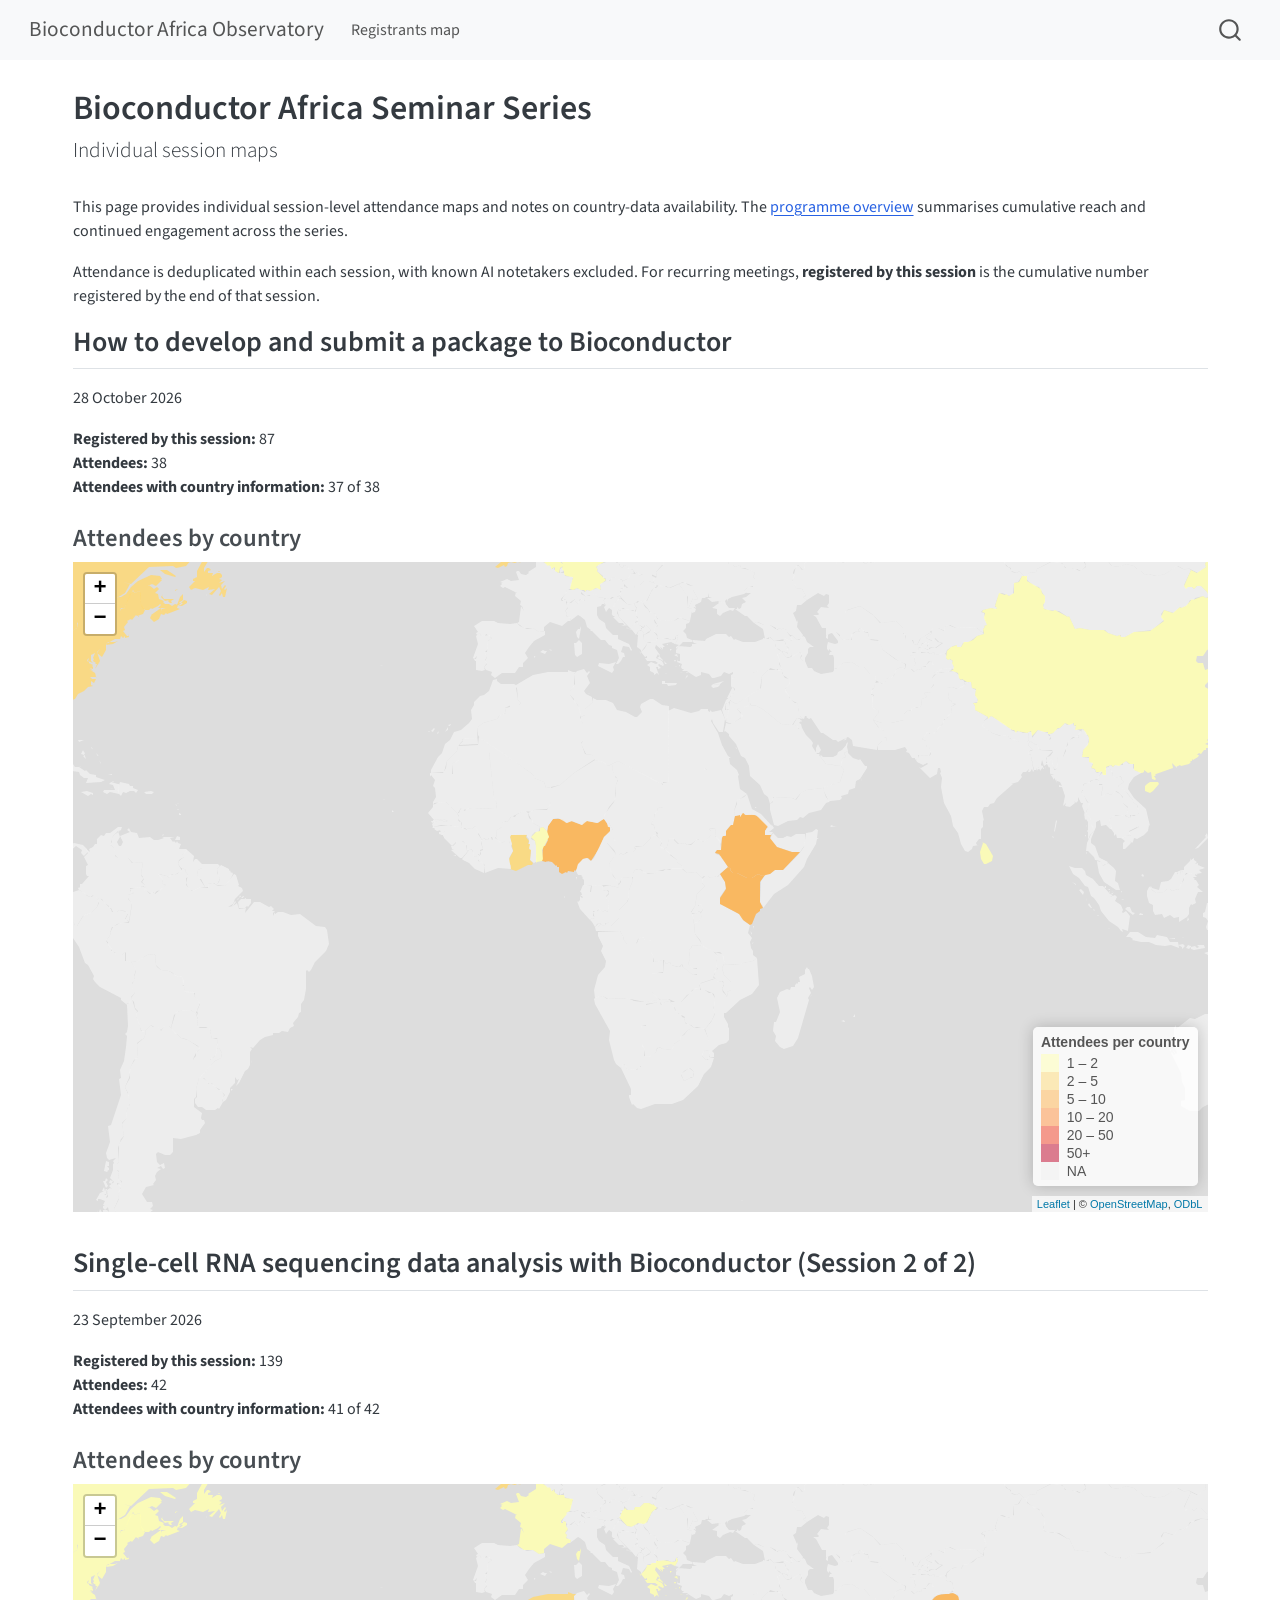
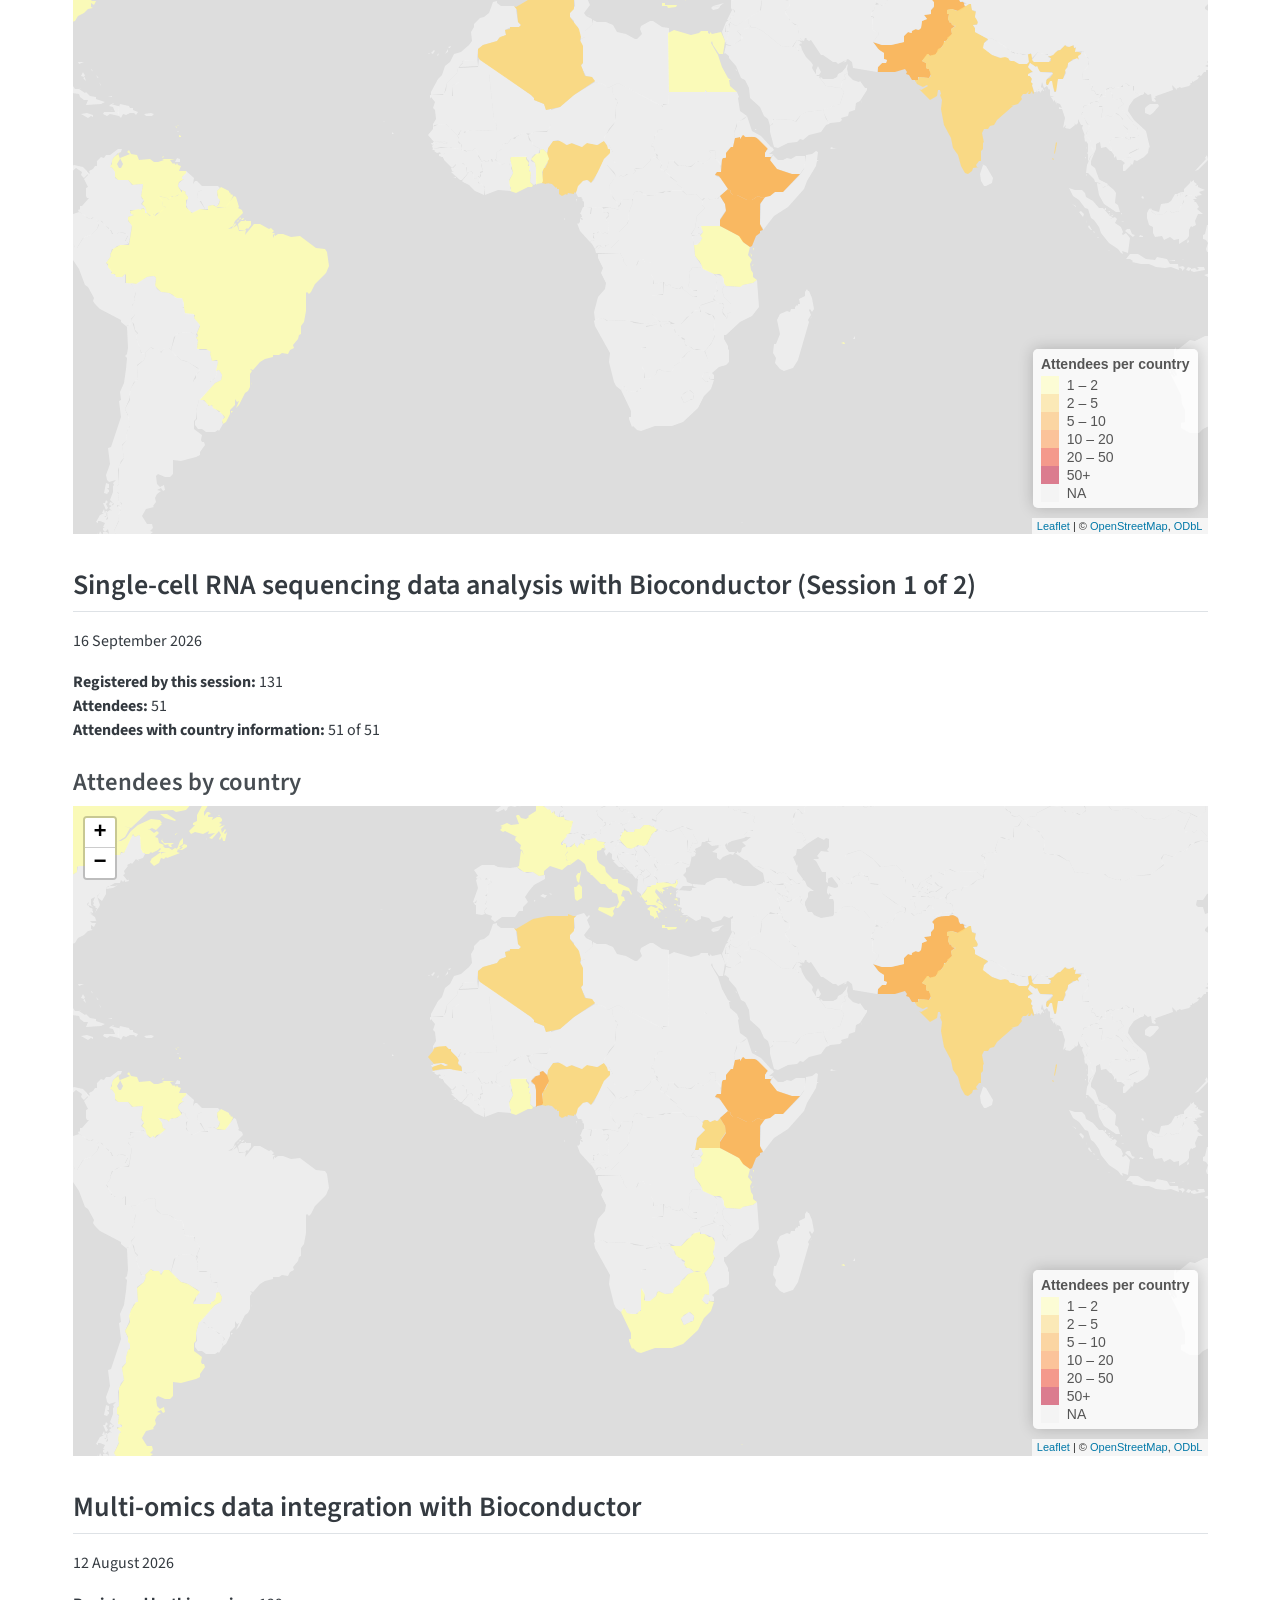
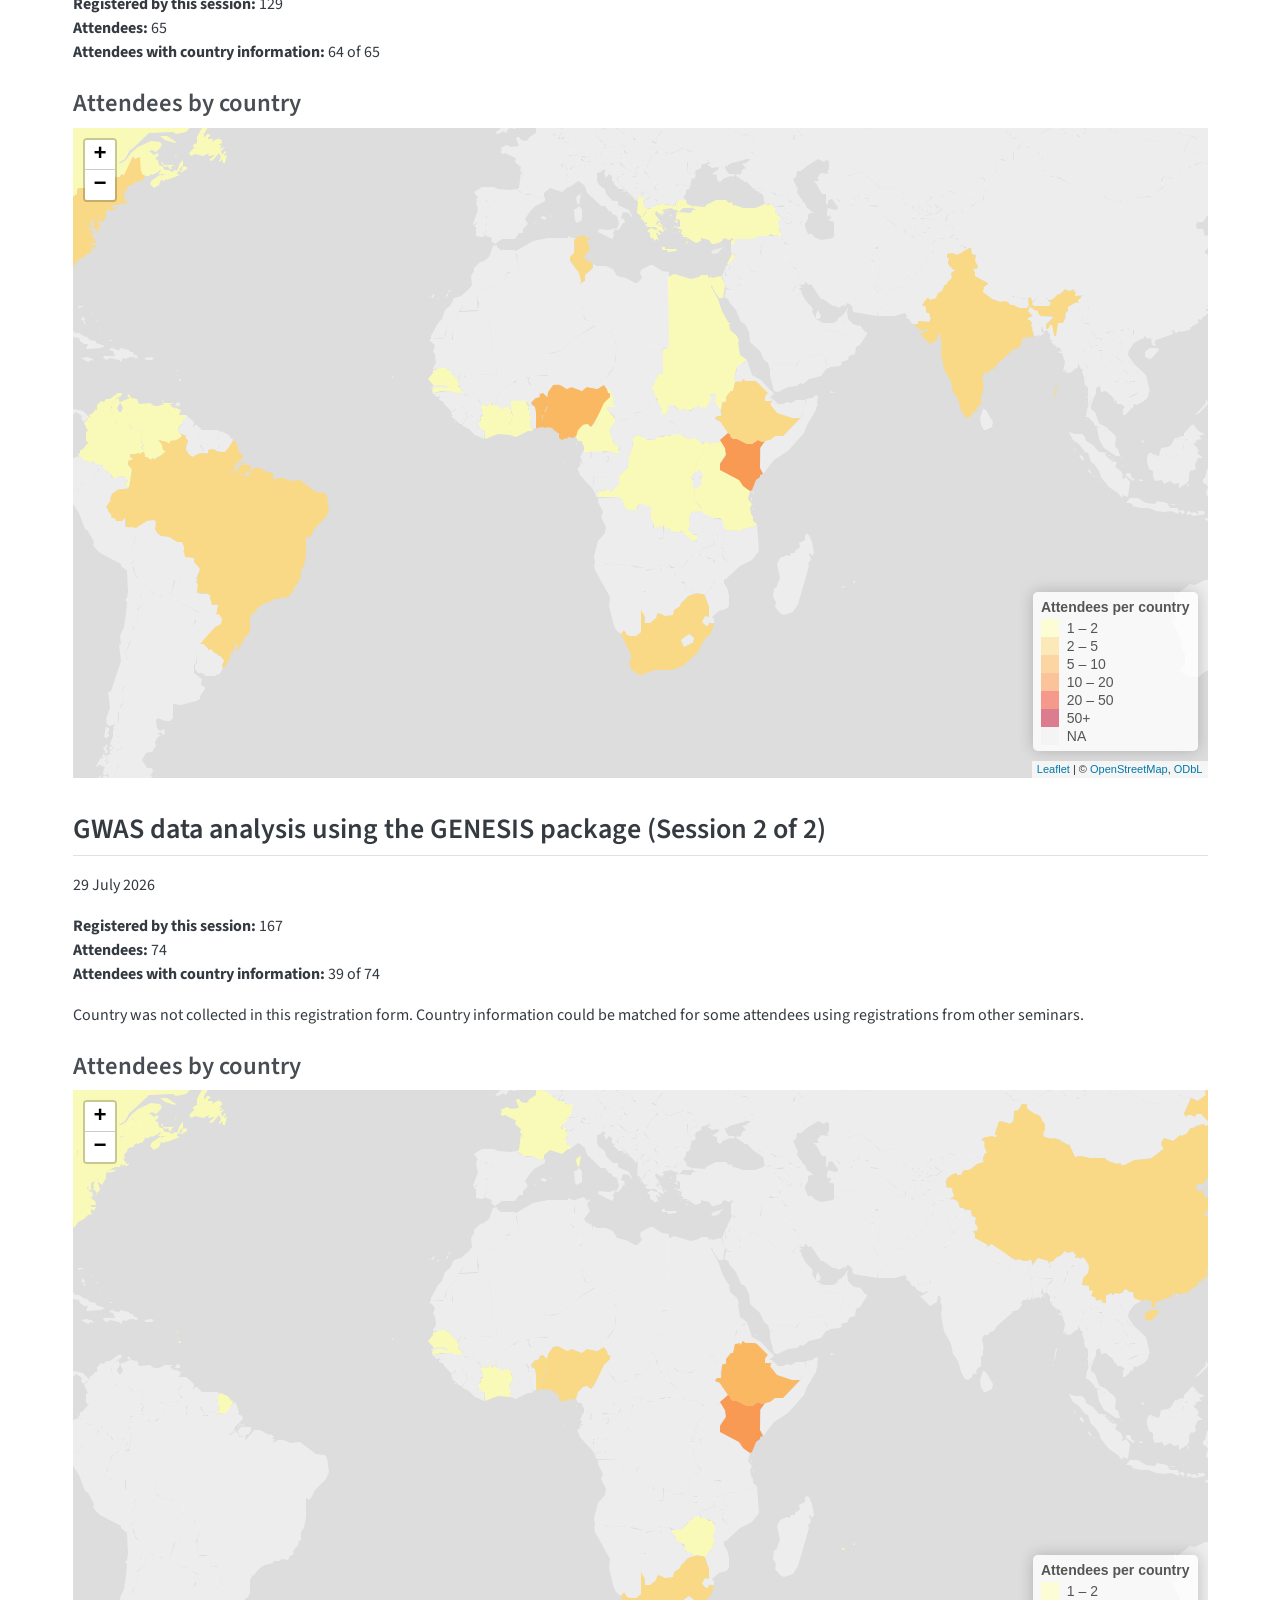
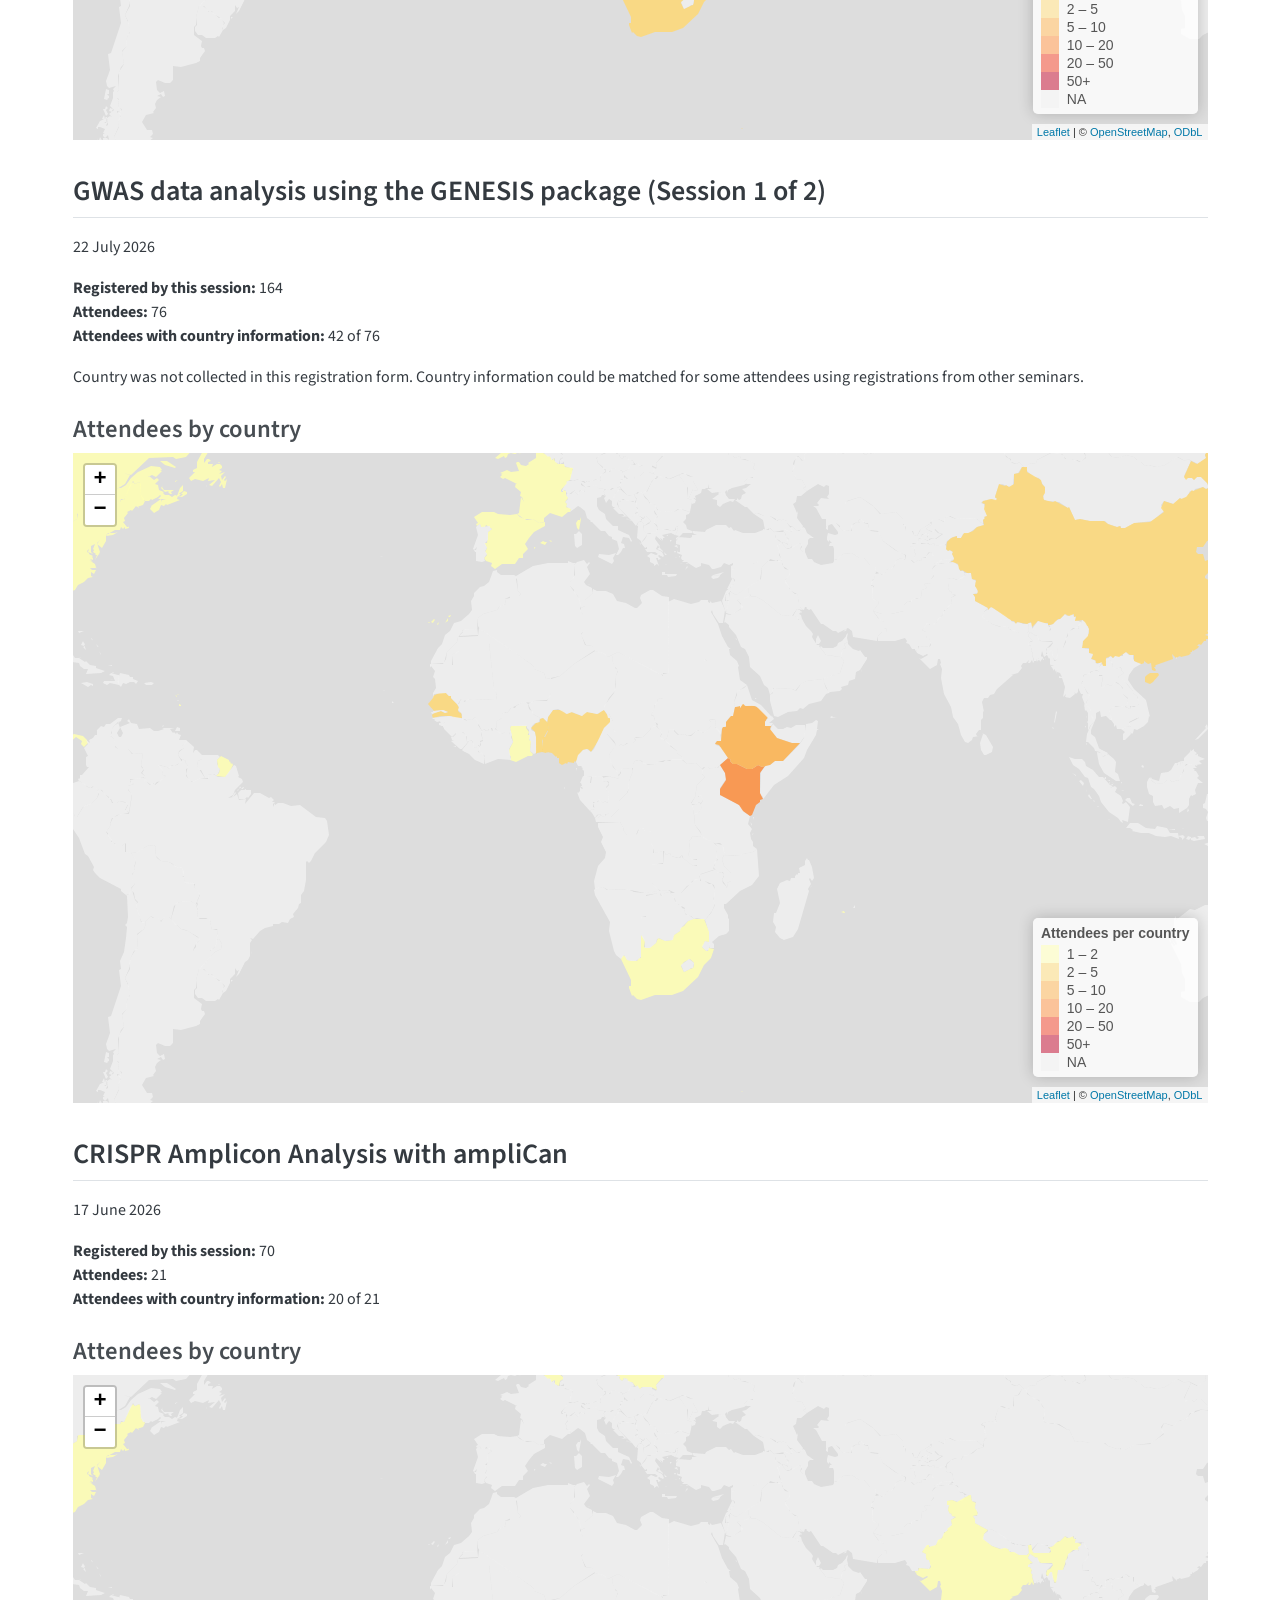
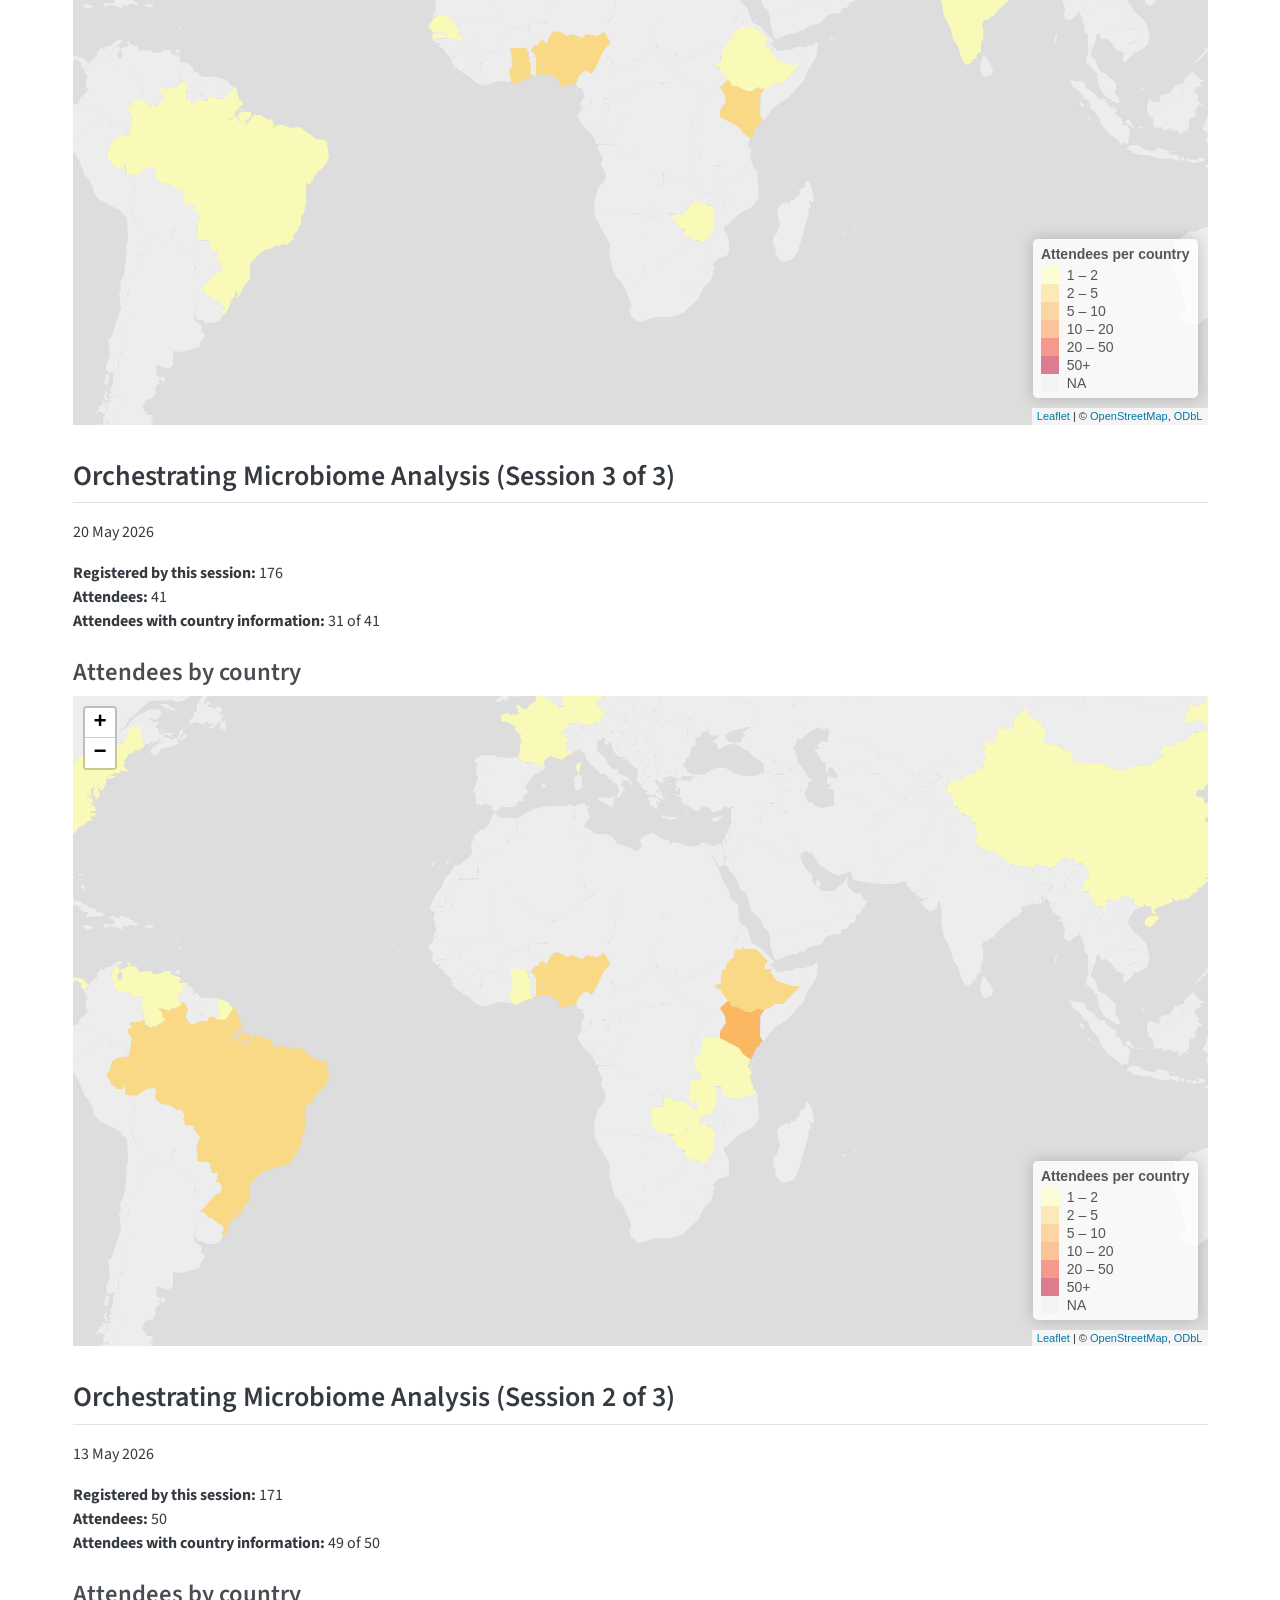
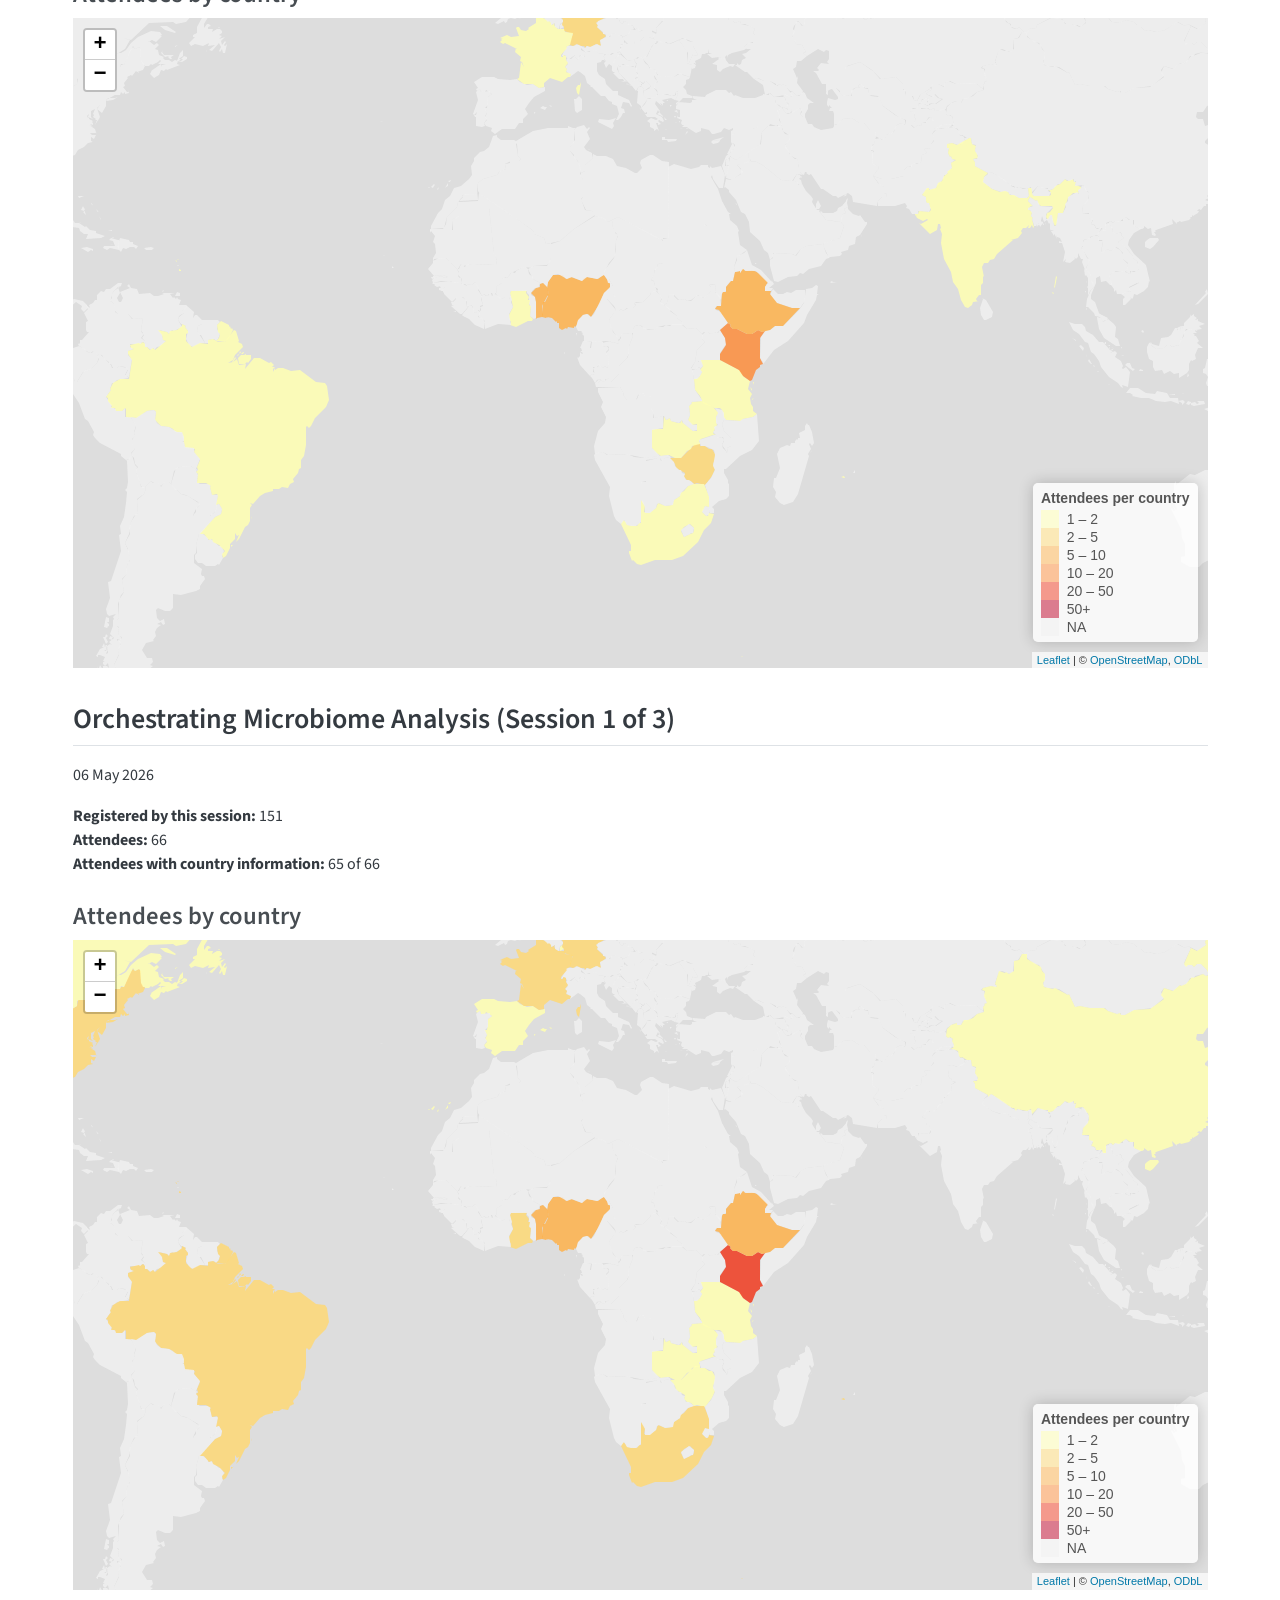
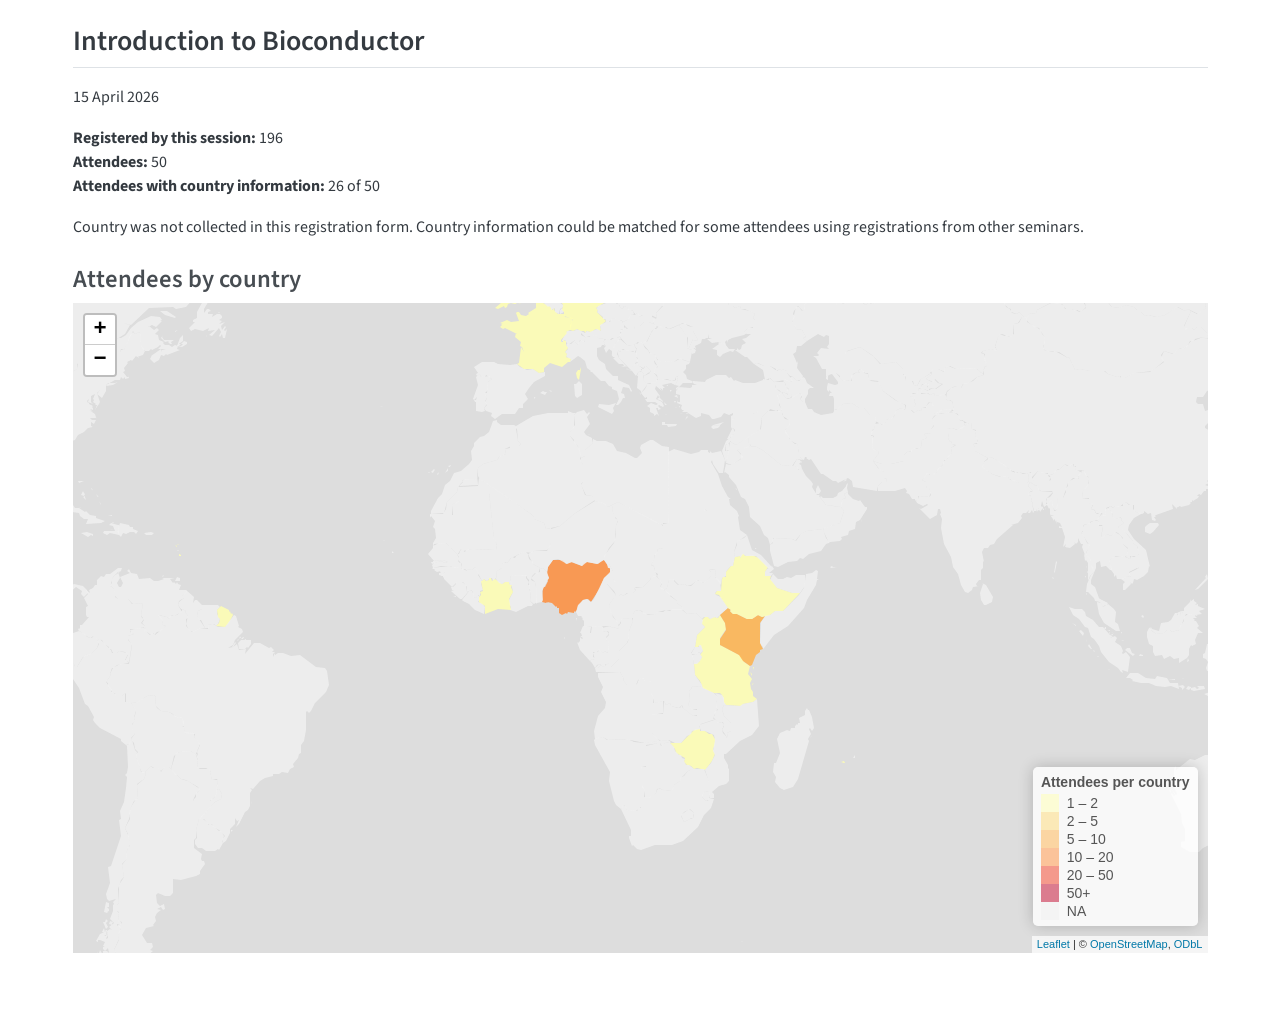
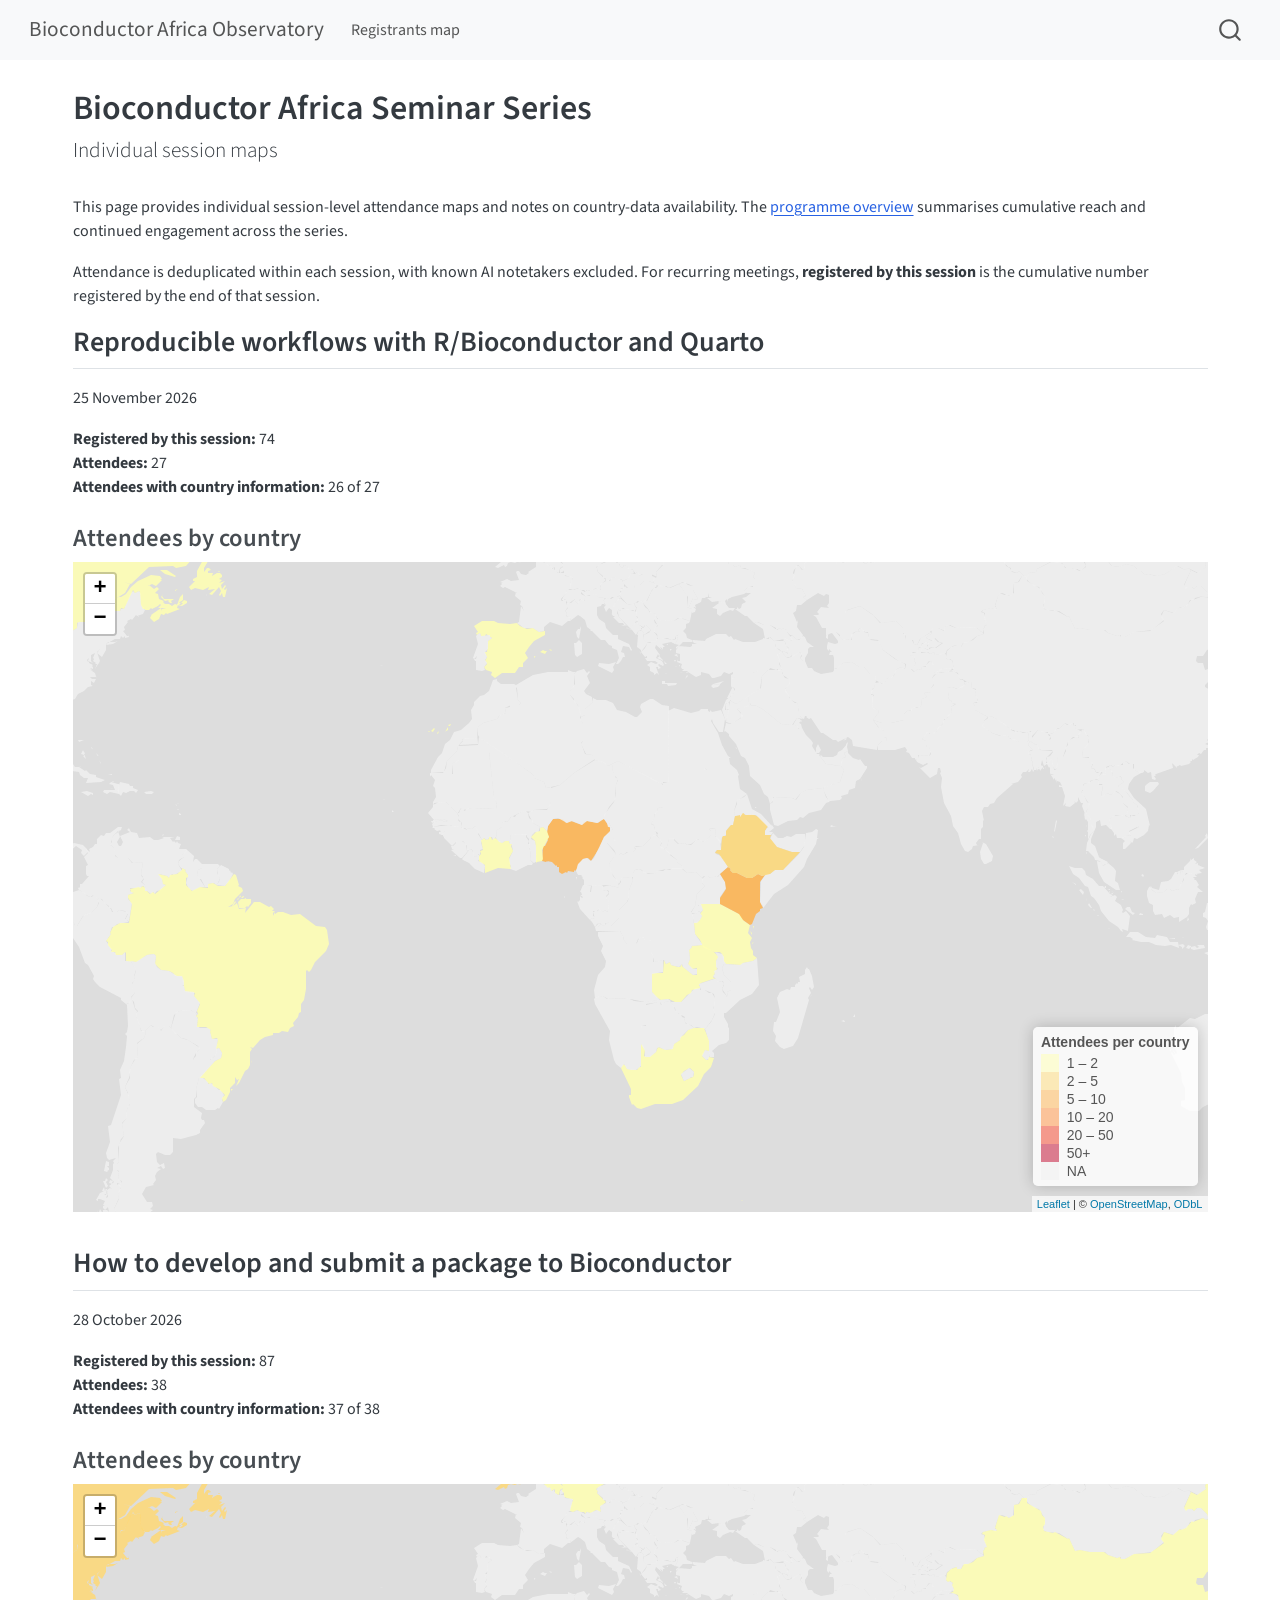
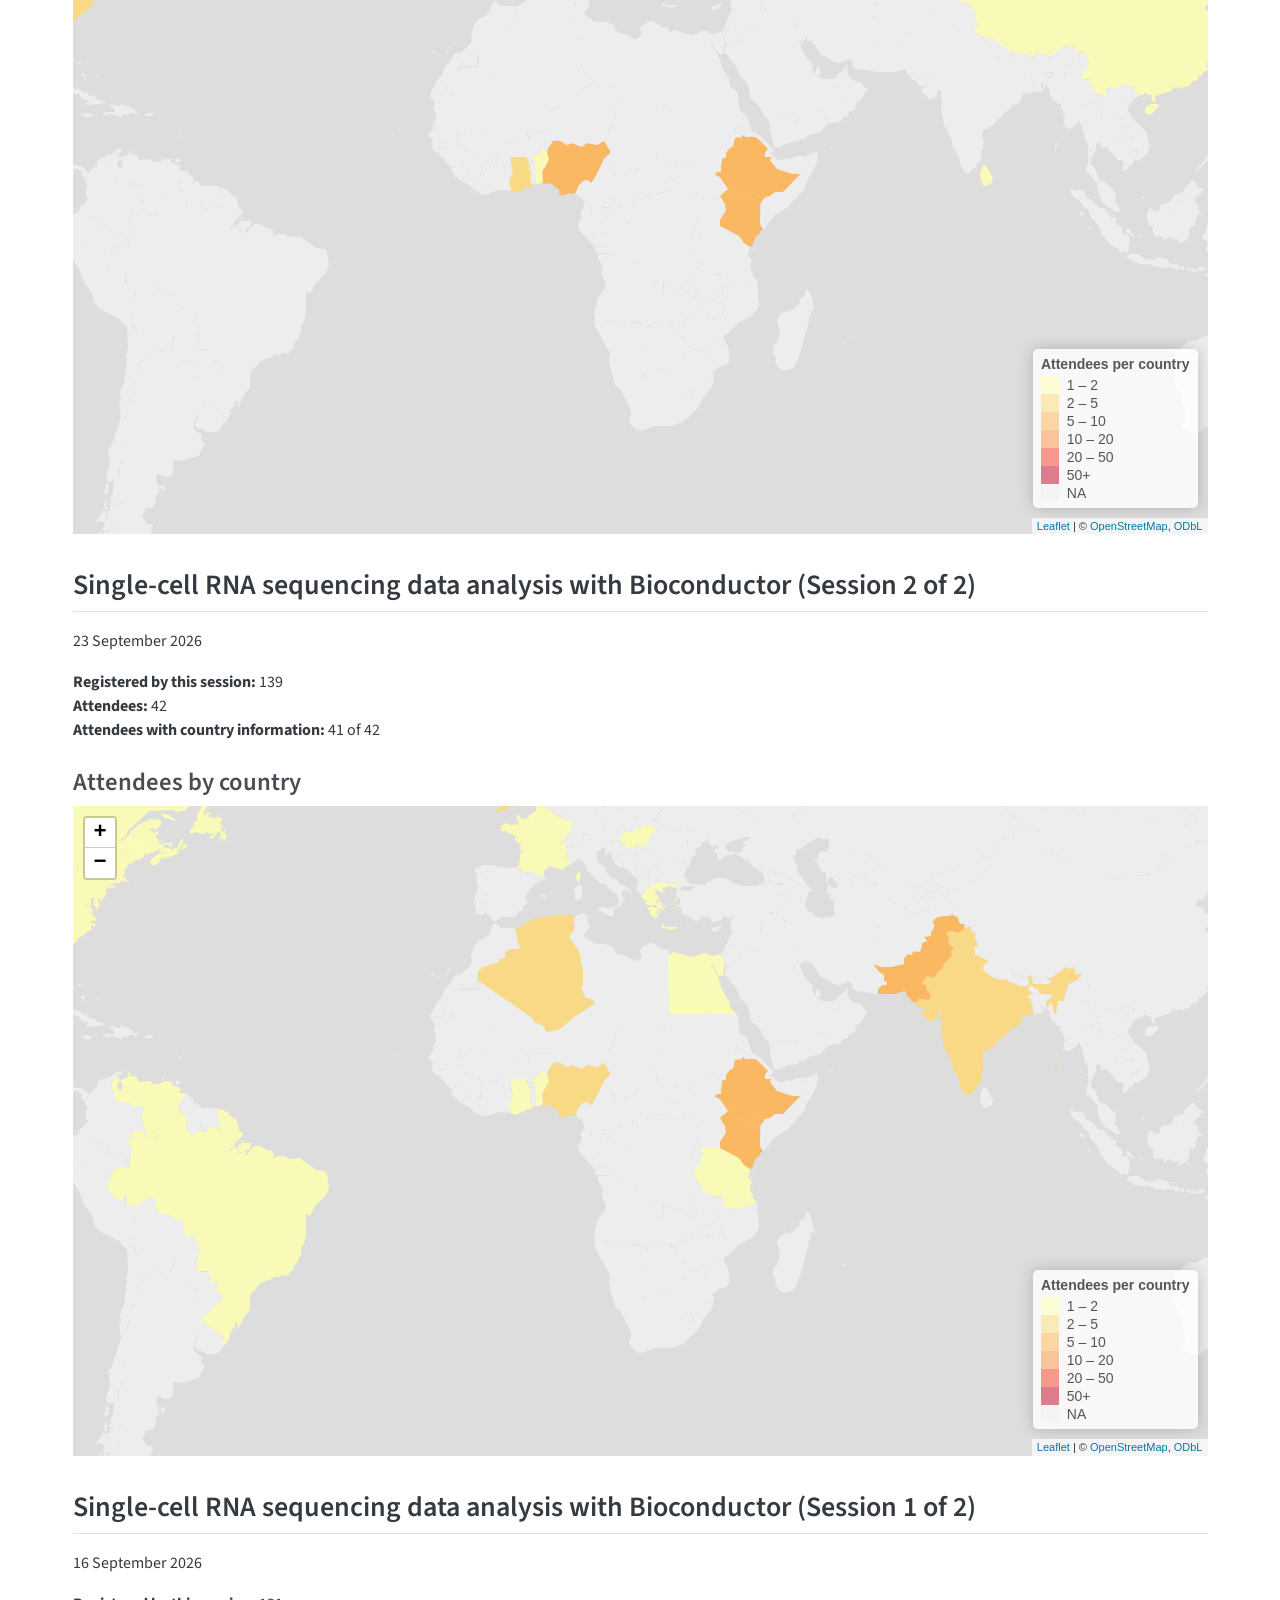
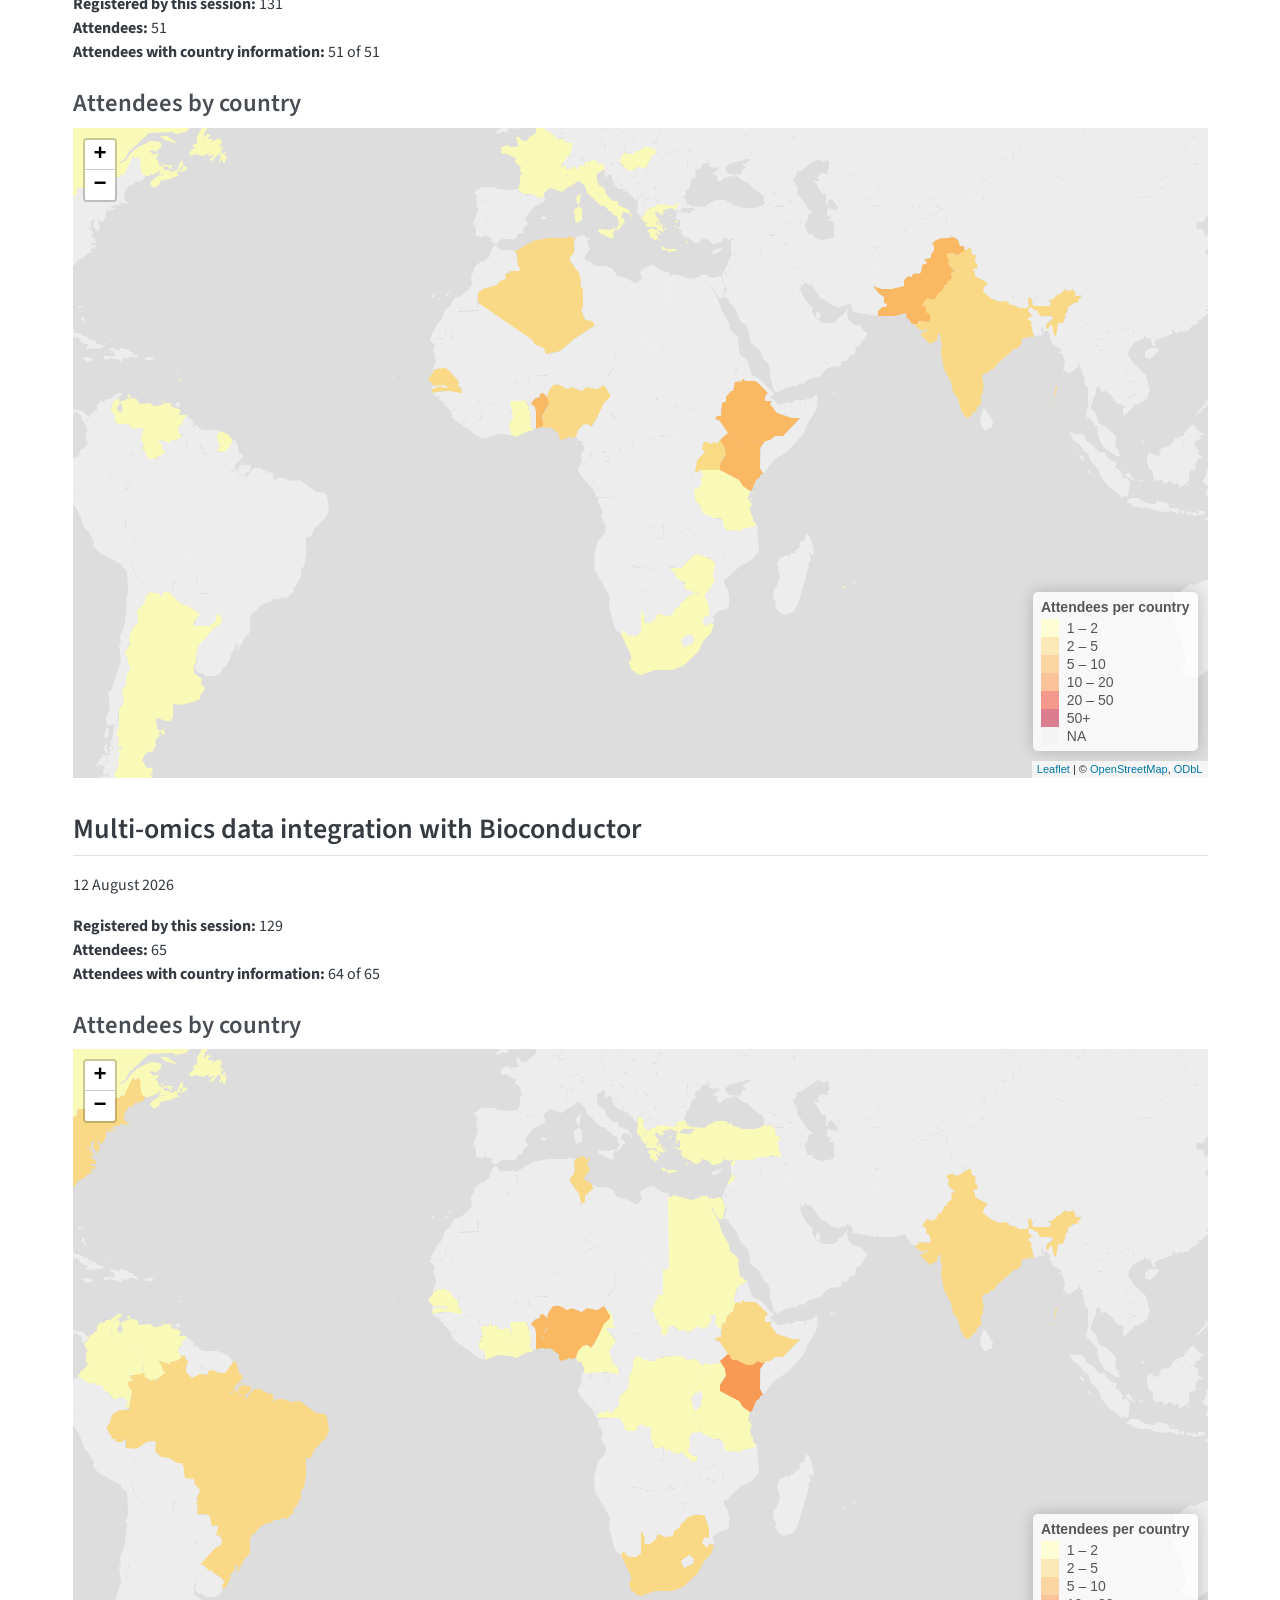
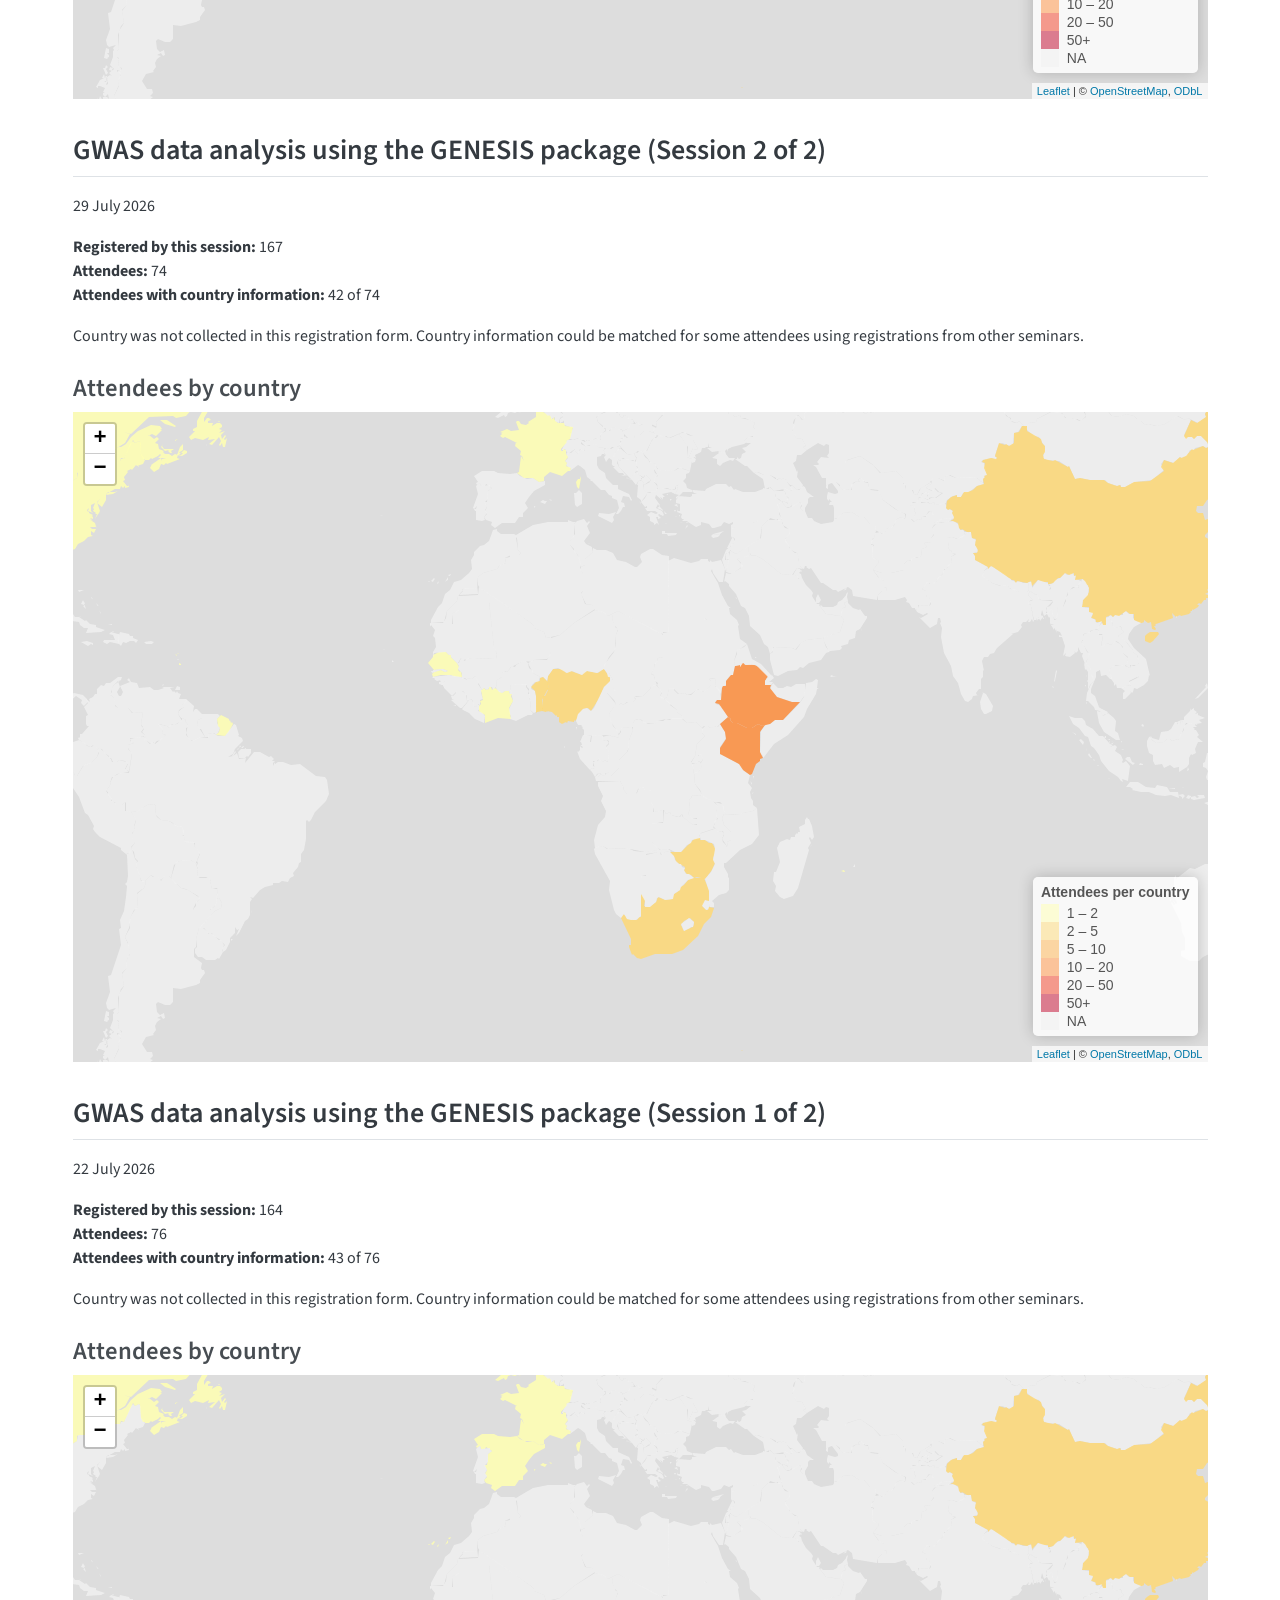
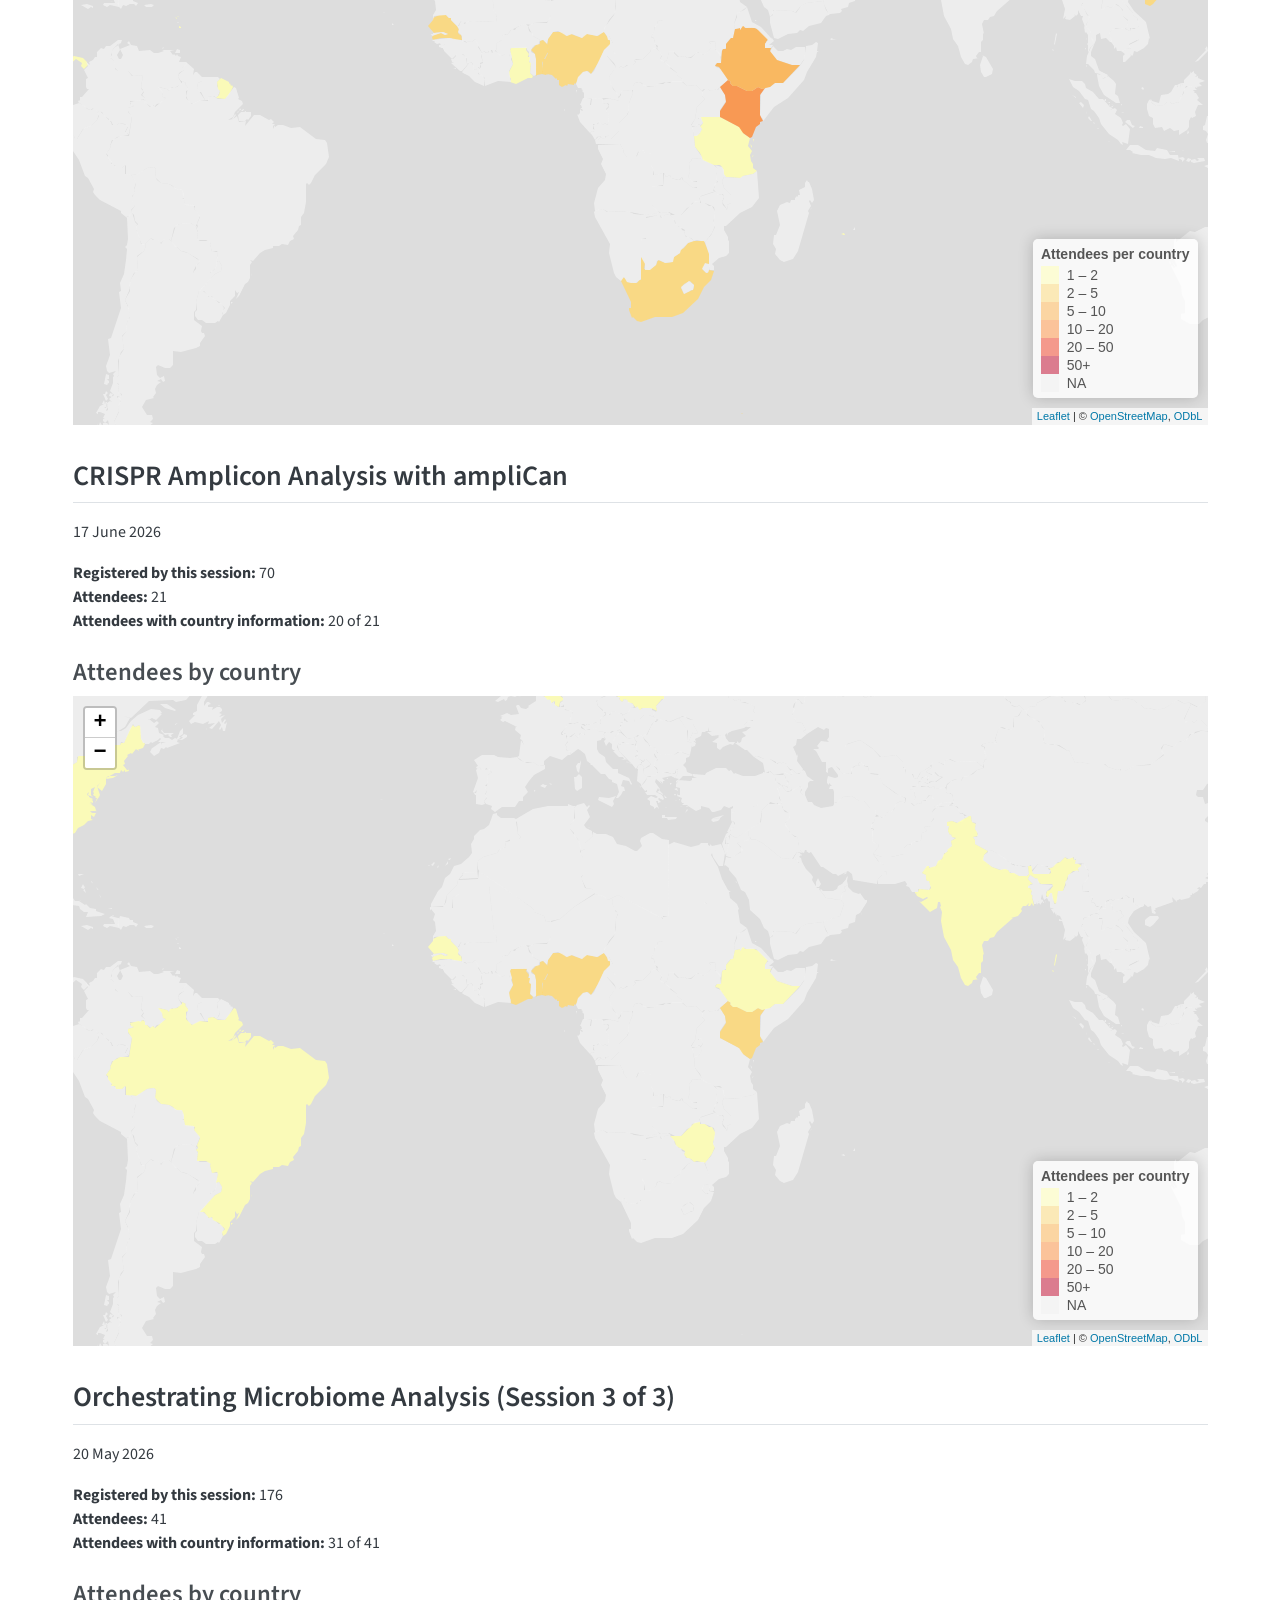
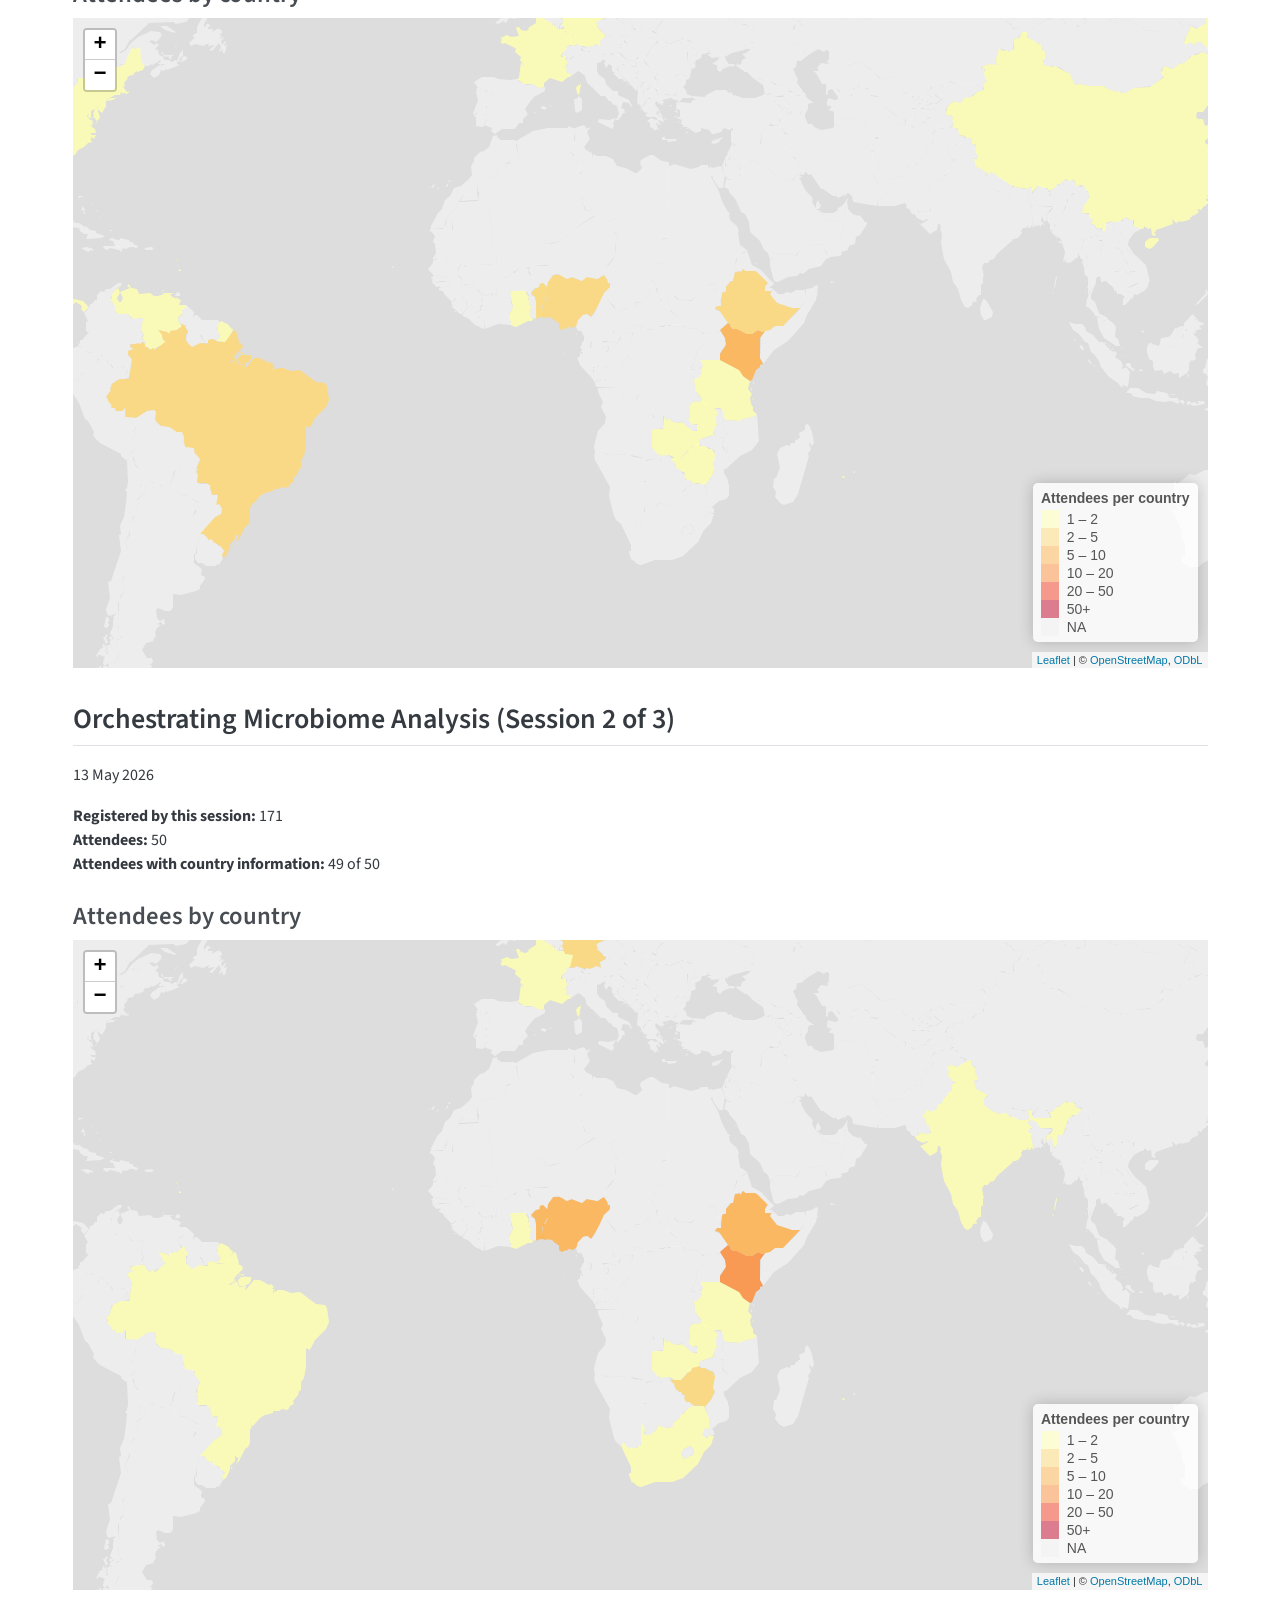
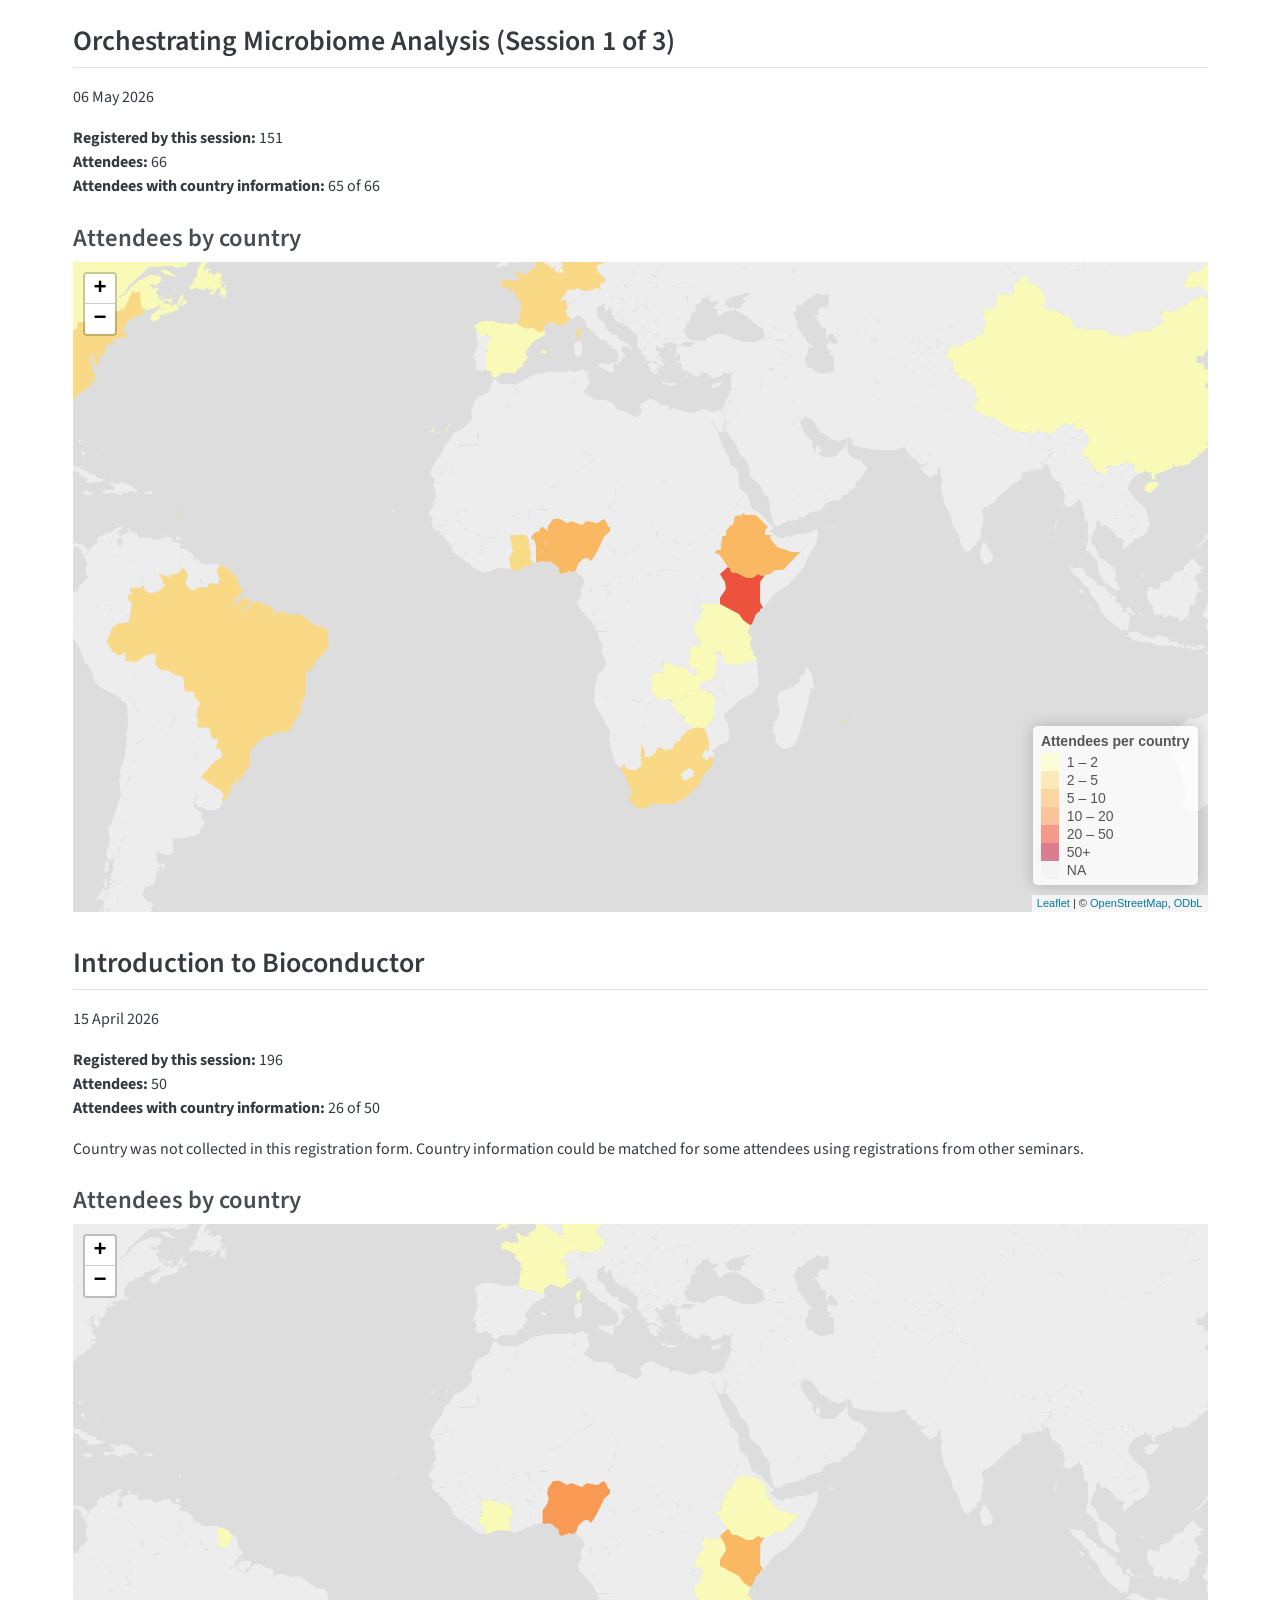
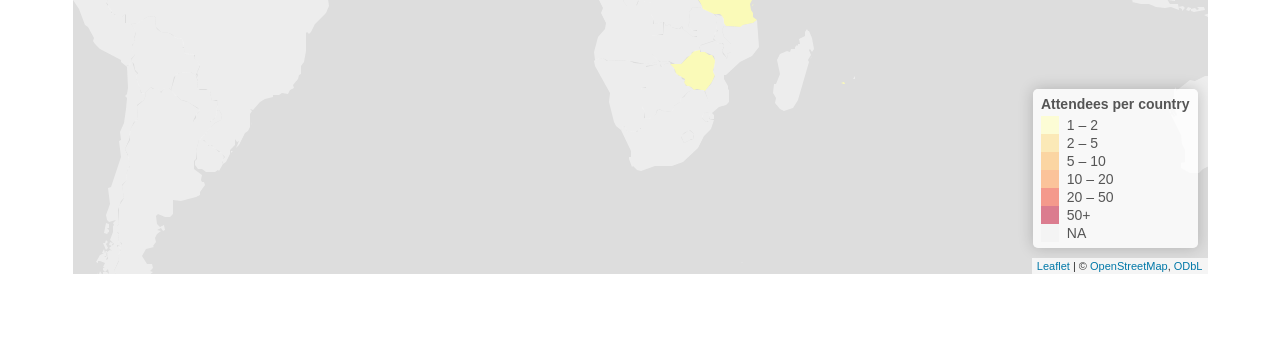
